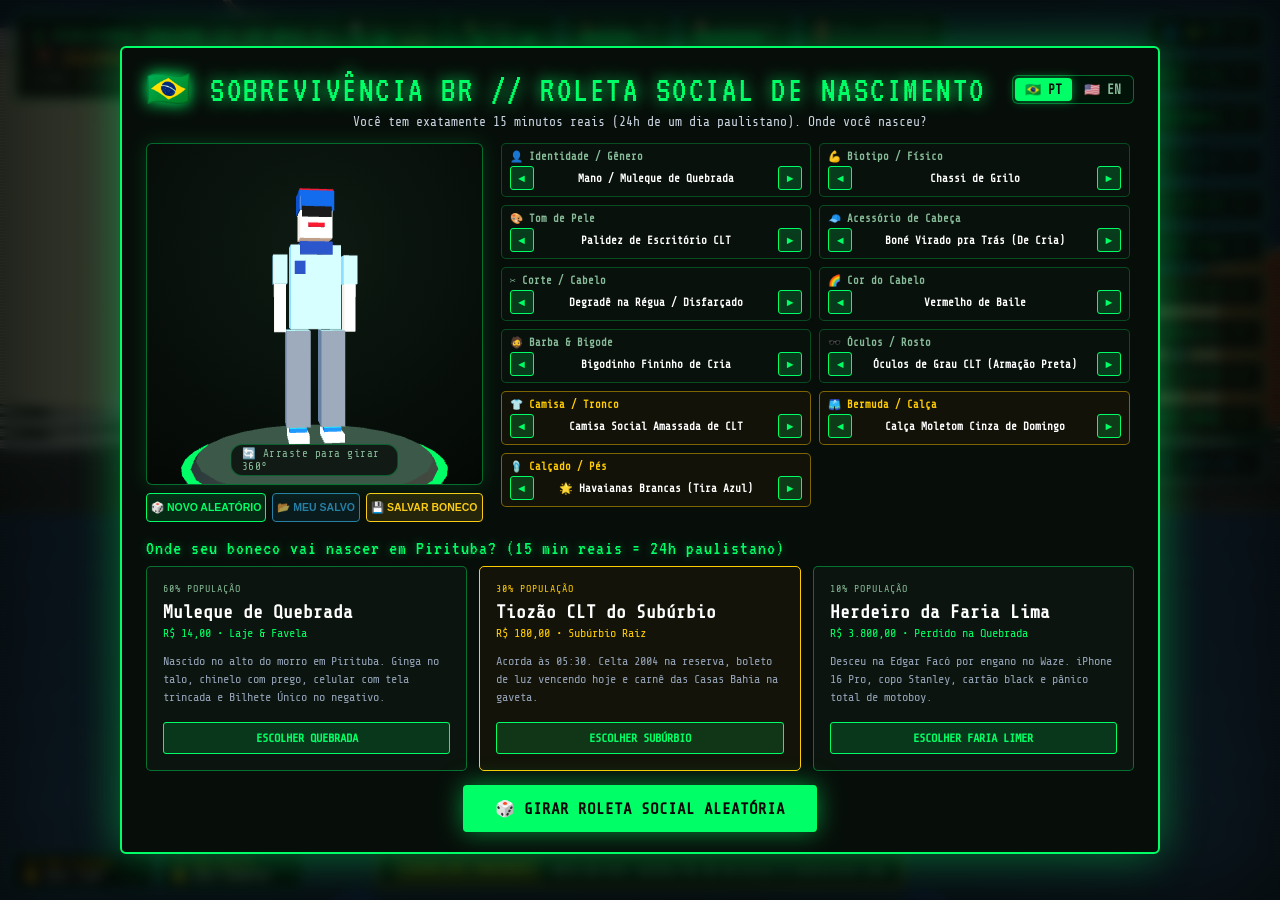
==== pirituba_standalone.html @ 3827ee6f "fix(world): eliminate ground Z-fighting in Casa do Tiozão CLT with solid foundation slab (v37)" ====
<!DOCTYPE html>
<html lang="pt-BR">
<head>
  <meta charset="UTF-8">
  <meta name="viewport" content="width=device-width, initial-scale=1.0">
  <title>Brazil Simulator: Sobrevivência SP // Pirituba 3D & ASCII</title>
  <style>
/* Retro Terminal & ASCII Favela Engine Stylesheet */

@import url('https://fonts.googleapis.com/css2?family=Share+Tech+Mono&family=VT323&display=swap');

* {
  box-sizing: border-box;
  margin: 0;
  padding: 0;
  user-select: none;
}

html, body {
  width: 100%;
  height: 100%;
  overflow: hidden;
  background-color: #050608;
  font-family: 'Share Tech Mono', 'Courier New', monospace;
  color: #00ff66;
}

#canvas-container {
  width: 100vw;
  height: 100vh;
  position: absolute;
  top: 0;
  left: 0;
  z-index: 1;
}

/* CRT Scanline & Screen Vignette Overlay */
.crt-overlay {
  position: fixed;
  top: 0;
  left: 0;
  width: 100vw;
  height: 100vh;
  pointer-events: none;
  z-index: 10;
  background: linear-gradient(
    rgba(18, 16, 16, 0) 50%,
    rgba(0, 0, 0, 0.25) 50%
  ), linear-gradient(
    90deg,
    rgba(255, 0, 0, 0.03),
    rgba(0, 255, 0, 0.01),
    rgba(0, 0, 255, 0.03)
  );
  background-size: 100% 3px, 3px 100%;
  box-shadow: inset 0 0 100px rgba(0, 0, 0, 0.7);
}

/* Crosshair */
#crosshair {
  position: fixed;
  top: 50%;
  left: 50%;
  transform: translate(-50%, -50%);
  width: 14px;
  height: 14px;
  pointer-events: none;
  z-index: 20;
}

#crosshair::before, #crosshair::after {
  content: '';
  position: absolute;
  background: rgba(0, 255, 102, 0.85);
  box-shadow: 0 0 4px #00ff66;
}

#crosshair::before {
  top: 6px;
  left: 0;
  width: 14px;
  height: 2px;
}

#crosshair::after {
  top: 0;
  left: 6px;
  width: 2px;
  height: 14px;
}

/* HUD Overlay Elements */
.hud-layer {
  position: fixed;
  z-index: 15;
  pointer-events: auto;
}

/* Top Left: Terminal Status Card */
#hud-top-left {
  top: 16px;
  left: 16px;
  background: rgba(6, 10, 8, 0.85);
  border: 1px solid #00ff66;
  box-shadow: 0 0 12px rgba(0, 255, 102, 0.2);
  padding: 12px 18px;
  border-radius: 4px;
  backdrop-filter: blur(4px);
}

.terminal-header {
  font-size: 14px;
  letter-spacing: 2px;
  color: #00ff66;
  text-shadow: 0 0 6px #00ff66;
  margin-bottom: 6px;
  font-weight: bold;
}

#hud-location {
  font-size: 15px;
  color: #ffb833;
  text-shadow: 0 0 5px rgba(255, 184, 51, 0.6);
  margin-bottom: 4px;
}

.terminal-meta {
  font-size: 12px;
  color: #88bb99;
  display: flex;
  gap: 16px;
}

/* Top Right: Buttons & Controls */
#hud-top-right {
  top: 16px;
  right: 16px;
  display: flex;
  flex-direction: column;
  gap: 10px;
  align-items: flex-end;
}

.hud-btn {
  background: rgba(8, 14, 10, 0.85);
  border: 1px solid #00ff66;
  color: #00ff66;
  font-family: 'Share Tech Mono', monospace;
  font-size: 13px;
  padding: 8px 14px;
  border-radius: 3px;
  cursor: pointer;
  transition: all 0.2s ease;
  box-shadow: 0 0 8px rgba(0, 255, 102, 0.15);
  display: flex;
  align-items: center;
  gap: 8px;
}

.hud-btn.active {
  background: #00ff66;
  color: #050608;
  font-weight: bold;
  box-shadow: 0 0 16px #00ff66;
}

.hud-btn:hover {
  background: #00ff66;
  color: #050608;
  box-shadow: 0 0 16px #00ff66;
  transform: translateY(-1px);
}

/* Bottom Left: Keybindings Guide */
#hud-bottom-left {
  bottom: 16px;
  left: 16px;
  background: rgba(6, 10, 8, 0.85);
  border: 1px solid rgba(0, 255, 102, 0.4);
  padding: 10px 16px;
  border-radius: 4px;
  font-size: 11px;
  color: #80c896;
  line-height: 1.5;
  backdrop-filter: blur(4px);
}

.key-badge {
  display: inline-block;
  background: rgba(0, 255, 102, 0.15);
  border: 1px solid #00ff66;
  color: #00ff66;
  padding: 1px 5px;
  border-radius: 2px;
  font-weight: bold;
  margin-right: 4px;
}

/* Click to Start / Pointer Lock Overlay */
#click-overlay {
  position: fixed;
  top: 0;
  left: 0;
  width: 100vw;
  height: 100vh;
  background: rgba(4, 7, 6, 0.92);
  z-index: 100;
  display: flex;
  flex-direction: column;
  justify-content: center;
  align-items: center;
  cursor: pointer;
  text-align: center;
  backdrop-filter: blur(6px);
}

.studio-badge {
  font-family: 'Share Tech Mono', monospace;
  font-size: 14px;
  letter-spacing: 3px;
  color: #38bdf8;
  text-shadow: 0 0 12px rgba(56, 189, 248, 0.6);
  margin-bottom: 14px;
  text-transform: uppercase;
}

.studio-badge a {
  color: #38bdf8;
  text-decoration: none;
  transition: all 0.2s ease;
}

.studio-badge a:hover {
  color: #ffffff;
  text-shadow: 0 0 18px #38bdf8;
}

.start-title {
  font-family: 'VT323', monospace;
  font-size: 56px;
  letter-spacing: 4px;
  color: #00ff66;
  text-shadow: 0 0 20px #00ff66;
  margin-bottom: 8px;
}

.start-subtitle {
  font-size: 18px;
  color: #ffb833;
  margin-bottom: 30px;
  letter-spacing: 1px;
  text-shadow: 0 0 10px rgba(255, 184, 51, 0.5);
}

.start-prompt {
  border: 2px solid #00ff66;
  padding: 14px 28px;
  border-radius: 4px;
  font-size: 18px;
  font-weight: bold;
  background: rgba(0, 255, 102, 0.1);
  box-shadow: 0 0 25px rgba(0, 255, 102, 0.3);
  animation: pulse 1.6s infinite alternate;
  cursor: pointer;
  user-select: none;
  transition: all 0.2s ease;
}

.start-prompt:hover {
  background: #00ff66;
  color: #040706;
  box-shadow: 0 0 40px #00ff66;
  transform: scale(1.06);
}

@keyframes pulse {
  0% { transform: scale(1); box-shadow: 0 0 15px rgba(0, 255, 102, 0.2); }
  100% { transform: scale(1.04); box-shadow: 0 0 35px rgba(0, 255, 102, 0.5); }
}

.start-controls-hints {
  display: flex;
  flex-wrap: wrap;
  justify-content: center;
  gap: 12px;
  margin-top: 24px;
  font-size: 13px;
  color: #a3e635;
  background: rgba(0, 0, 0, 0.6);
  padding: 8px 18px;
  border-radius: 20px;
  border: 1px solid rgba(163, 230, 53, 0.3);
  backdrop-filter: blur(4px);
}

.start-controls-hints span {
  white-space: nowrap;
}

.credits-footer {
  margin-top: 36px;
  font-size: 12px;
  color: #668877;
  max-width: 600px;
  line-height: 1.6;
}

/* ==========================================================================
   Google Street View Modal Panel (Edgar Facó x Paula Ferreira)
   ========================================================================== */
.modal-hidden {
  display: none !important;
}

#street-view-modal {
  position: fixed;
  top: 0;
  left: 0;
  width: 100vw;
  height: 100vh;
  z-index: 150;
  display: flex;
  justify-content: center;
  align-items: center;
}

.modal-backdrop {
  position: absolute;
  top: 0;
  left: 0;
  width: 100%;
  height: 100%;
  background: rgba(3, 7, 5, 0.78);
  backdrop-filter: blur(6px);
}

.modal-window {
  position: relative;
  width: 86vw;
  max-width: 1100px;
  height: 82vh;
  max-height: 740px;
  background: #070e0a;
  border: 2px solid #00ff66;
  box-shadow: 0 0 35px rgba(0, 255, 102, 0.35), inset 0 0 20px rgba(0, 255, 102, 0.08);
  border-radius: 6px;
  display: flex;
  flex-direction: column;
  overflow: hidden;
  animation: modalAppear 0.25s cubic-bezier(0.16, 1, 0.3, 1);
  z-index: 151;
}

.modal-header {
  background: rgba(0, 255, 102, 0.12);
  border-bottom: 1px solid #00ff66;
  padding: 10px 16px;
  display: flex;
  justify-content: space-between;
  align-items: center;
}

.modal-title {
  font-size: 13px;
  font-weight: bold;
  color: #00ff66;
  letter-spacing: 1.5px;
  text-shadow: 0 0 8px #00ff66;
  display: flex;
  align-items: center;
  gap: 8px;
}

.pulse-indicator {
  display: inline-block;
  width: 9px;
  height: 9px;
  border-radius: 50%;
  background: #00ff66;
  box-shadow: 0 0 8px #00ff66;
  animation: blink 1.2s infinite;
}

.modal-close-btn {
  background: transparent;
  border: 1px solid #ff4444;
  color: #ff5555;
  font-family: monospace;
  font-size: 16px;
  width: 28px;
  height: 28px;
  border-radius: 3px;
  cursor: pointer;
  display: flex;
  align-items: center;
  justify-content: center;
  transition: all 0.2s;
}

.modal-close-btn:hover {
  background: #ff4444;
  color: #ffffff;
  box-shadow: 0 0 10px #ff4444;
}

.modal-body {
  flex: 1;
  position: relative;
  background: #000000;
  width: 100%;
  height: 100%;
}

#streetview-iframe {
  width: 100%;
  height: 100%;
  border: none;
  display: block;
}

.modal-footer {
  background: rgba(5, 10, 7, 0.95);
  border-top: 1px solid rgba(0, 255, 102, 0.3);
  padding: 8px 16px;
  display: flex;
  justify-content: space-between;
  align-items: center;
  font-size: 12px;
  color: #88bb99;
  flex-wrap: wrap;
  gap: 8px;
}

.modal-coords-info strong {
  color: #ffb833;
  text-shadow: 0 0 4px rgba(255, 184, 51, 0.5);
}

.modal-actions {
  display: flex;
  gap: 10px;
  align-items: center;
}

.modal-action-btn, .modal-action-link {
  background: rgba(0, 255, 102, 0.15);
  border: 1px solid #00ff66;
  color: #00ff66;
  text-decoration: none;
  padding: 4px 10px;
  border-radius: 3px;
  font-family: 'Share Tech Mono', monospace;
  font-size: 11px;
  cursor: pointer;
  transition: all 0.2s;
}

.modal-action-btn:hover, .modal-action-link:hover {
  background: #00ff66;
  color: #050608;
  box-shadow: 0 0 10px #00ff66;
}

@keyframes modalAppear {
  from {
    opacity: 0;
    transform: scale(0.95);
  }
  to {
    opacity: 1;
    transform: scale(1);
  }
}

@keyframes blink {
  0%, 100% { opacity: 1; }
  50% { opacity: 0.25; }
}

/* ==========================================================================
   Survival HUD Dashboard (Top Center)
   ========================================================================== */
#hud-survival-bar {
  top: 14px;
  left: 50%;
  transform: translateX(-50%);
  display: flex;
  gap: 10px;
  z-index: 25;
  pointer-events: none;
}

.survival-stat-box {
  background: rgba(4, 9, 6, 0.88);
  border: 1px solid rgba(0, 255, 102, 0.6);
  box-shadow: 0 0 10px rgba(0, 255, 102, 0.15);
  padding: 6px 12px;
  border-radius: 4px;
  min-width: 105px;
  backdrop-filter: blur(4px);
  text-align: center;
}

.stat-label {
  font-size: 10px;
  color: #88bb99;
  letter-spacing: 1px;
  margin-bottom: 2px;
  display: flex;
  justify-content: space-between;
  align-items: center;
}

.stat-value {
  font-size: 14px;
  font-weight: bold;
  color: #00ff66;
  text-shadow: 0 0 6px rgba(0, 255, 102, 0.4);
}

.stat-value small {
  font-size: 10px;
  color: #ffaa33;
  margin-left: 4px;
}

.stat-bar-container {
  width: 100%;
  height: 6px;
  background: rgba(255, 255, 255, 0.1);
  border-radius: 2px;
  overflow: hidden;
  margin-top: 3px;
}

.stat-bar-fill {
  height: 100%;
  background: #00ff66;
  transition: width 0.3s ease;
}

.stat-bar-fill.danger {
  background: #ff3333;
}

/* Bottom Objective Bar */
#hud-objective-bar {
  bottom: 14px;
  left: 50%;
  transform: translateX(-50%);
  z-index: 20;
  background: rgba(5, 10, 7, 0.92);
  border: 1px solid #ffcc00;
  box-shadow: 0 0 12px rgba(255, 204, 0, 0.2);
  padding: 6px 16px;
  border-radius: 4px;
  display: flex;
  gap: 14px;
  align-items: center;
  font-size: 12px;
  backdrop-filter: blur(4px);
  pointer-events: none;
}

#hud-class-badge {
  background: rgba(255, 204, 0, 0.2);
  color: #ffcc00;
  border: 1px solid #ffcc00;
  padding: 2px 8px;
  border-radius: 3px;
  font-weight: bold;
  font-size: 11px;
}

#hud-objective {
  color: #ffffff;
  letter-spacing: 0.5px;
}

/* Center Reticle Interaction Prompt */
#interact-prompt {
  position: fixed;
  top: 56%;
  left: 50%;
  transform: translate(-50%, -50%);
  z-index: 55;
  background: rgba(5, 10, 7, 0.95);
  border: 2px solid #ffcc00;
  color: #ffcc00;
  padding: 8px 18px;
  border-radius: 6px;
  font-size: 13px;
  font-weight: bold;
  letter-spacing: 0.5px;
  text-shadow: 0 0 8px rgba(255, 204, 0, 0.6);
  box-shadow: 0 0 20px rgba(255, 204, 0, 0.4);
  pointer-events: auto !important;
  touch-action: manipulation;
  cursor: pointer;
  user-select: none;
  -webkit-user-select: none;
  max-width: 90vw;
  text-align: center;
  animation: promptPulse 1.2s infinite alternate;
}

#interact-prompt:active {
  transform: translate(-50%, -50%) scale(0.96);
  background: rgba(255, 204, 0, 0.35);
  color: #ffffff;
}

@keyframes promptPulse {
  0% { transform: translate(-50%, -50%) scale(1); }
  100% { transform: translate(-50%, -50%) scale(1.05); box-shadow: 0 0 25px rgba(255, 204, 0, 0.5); }
}

/* ==========================================================================
   Seamless NPC Quick Action Dock (3 Action Options)
   ========================================================================== */
#npc-quick-dock {
  position: fixed;
  bottom: 64px;
  left: 50%;
  transform: translateX(-50%);
  z-index: 50;
  width: min(660px, 92vw);
  max-width: 660px;
  background: linear-gradient(180deg, rgba(8, 16, 12, 0.94) 0%, rgba(4, 8, 6, 0.98) 100%);
  border: 1.5px solid #00ff88;
  box-shadow: 0 0 20px rgba(0, 255, 136, 0.28);
  border-radius: 6px;
  backdrop-filter: blur(8px);
  overflow: hidden;
  pointer-events: auto;
  animation: quickDockIn 0.2s ease-out;
}

@keyframes quickDockIn {
  0% { opacity: 0; transform: translate(-50%, 12px); }
  100% { opacity: 1; transform: translate(-50%, 0); }
}

.npc-quick-header {
  display: flex;
  align-items: center;
  justify-content: space-between;
  padding: 3px 10px;
  background: rgba(0, 255, 136, 0.10);
  border-bottom: 1px solid rgba(0, 255, 136, 0.22);
}

.npc-quick-title-group {
  display: flex;
  align-items: center;
  gap: 6px;
}

.npc-quick-avatar {
  font-size: 14px;
}

.npc-quick-name {
  font-size: 11px;
  font-weight: bold;
  color: #00ff88;
  letter-spacing: 0.5px;
  text-shadow: 0 0 5px rgba(0, 255, 136, 0.35);
}

.npc-quick-hint {
  font-size: 9px;
  color: #ffcc00;
  letter-spacing: 0.5px;
  background: rgba(255, 204, 0, 0.12);
  padding: 1px 5px;
  border-radius: 3px;
  border: 1px solid rgba(255, 204, 0, 0.25);
}

.npc-quick-options {
  display: flex;
  gap: 6px;
  padding: 5px 8px;
}

.npc-action-card {
  flex: 1;
  min-width: 0;
  background: rgba(255, 255, 255, 0.05);
  border: 1px solid rgba(255, 255, 255, 0.16);
  border-radius: 5px;
  padding: 5px 7px;
  cursor: pointer;
  display: flex;
  flex-direction: column;
  justify-content: space-between;
  gap: 3px;
  transition: all 0.12s ease;
  user-select: none;
  -webkit-user-select: none;
  touch-action: manipulation;
  color: inherit;
  font-family: inherit;
  text-align: left;
}

.npc-action-card:hover {
  background: rgba(0, 255, 136, 0.16);
  border-color: #00ff88;
  transform: translateY(-2px);
  box-shadow: 0 4px 12px rgba(0, 255, 136, 0.25);
}

.npc-action-card:active {
  background: rgba(0, 255, 136, 0.28);
  transform: scale(0.97);
}

.npc-action-card.disabled {
  opacity: 0.45;
  cursor: not-allowed;
  filter: grayscale(0.8);
}

.npc-card-top {
  display: flex;
  align-items: center;
  gap: 6px;
}

.npc-card-key {
  background: #ffcc00;
  color: #000000;
  font-weight: 900;
  font-size: 10px;
  padding: 1px 4px;
  border-radius: 2px;
  line-height: 1.15;
}

.npc-card-verb {
  font-size: 10.5px;
  font-weight: bold;
  color: #ffffff;
  white-space: nowrap;
  overflow: hidden;
  text-overflow: ellipsis;
  line-height: 1.15;
}

.npc-card-badges {
  display: flex;
  flex-wrap: wrap;
  gap: 3px;
}

.pip-pill {
  font-size: 9px;
  font-weight: bold;
  padding: 1px 4px;
  border-radius: 2px;
  display: inline-flex;
  align-items: center;
  gap: 2px;
  line-height: 1.2;
}

.pip-green {
  background: rgba(0, 255, 100, 0.2);
  color: #00ff88;
  border: 1px solid rgba(0, 255, 100, 0.4);
}

.pip-red {
  background: rgba(255, 50, 50, 0.2);
  color: #ff4444;
  border: 1px solid rgba(255, 50, 50, 0.4);
}

.pip-food {
  background: rgba(255, 180, 0, 0.2);
  color: #ffb400;
  border: 1px solid rgba(255, 180, 0, 0.4);
}

.pip-sanity {
  background: rgba(0, 200, 255, 0.2);
  color: #00e1ff;
  border: 1px solid rgba(0, 200, 255, 0.4);
}

.pip-danger {
  background: rgba(255, 0, 80, 0.2);
  color: #ff0055;
  border: 1px solid rgba(255, 0, 80, 0.4);
}

/* ==========================================================================
   FPS Hands & Item Dual-Wield HUD Slots
   ========================================================================== */
#hud-hands {
  position: fixed;
  bottom: 12px;
  left: 14px;
  z-index: 25;
  display: flex;
  gap: 8px;
  pointer-events: none;
}

.hand-slot {
  background: rgba(6, 12, 9, 0.90);
  border: 1px solid rgba(0, 255, 136, 0.35);
  box-shadow: 0 0 10px rgba(0, 255, 136, 0.15);
  border-radius: 4px;
  padding: 4px 9px;
  font-size: 11px;
  backdrop-filter: blur(4px);
  min-width: 140px;
}

.hand-key {
  font-weight: bold;
  color: #ffcc00;
  font-size: 9.5px;
  letter-spacing: 0.5px;
}

.hand-item-name {
  color: #ffffff;
  font-weight: bold;
  font-size: 11px;
  margin-top: 1px;
  white-space: nowrap;
}

.hand-drop-hint {
  color: #889988;
  font-size: 8.5px;
  margin-top: 1px;
  font-style: italic;
}

body.mobile-touch-active #hud-hands {
  position: fixed;
  bottom: auto;
  top: 72px;
  left: 12px;
  flex-direction: column;
  gap: 4px;
  pointer-events: none;
  z-index: 25;
}

body.mobile-touch-active #hud-hands .hand-slot {
  min-width: 110px;
  padding: 3px 6px;
  font-size: 10px;
  pointer-events: none;
}

/* ==========================================================================
   Dialogue Modal System
   ========================================================================== */
#dialogue-modal {
  position: fixed;
  top: 0;
  left: 0;
  width: 100vw;
  height: 100vh;
  z-index: 160;
  display: flex;
  justify-content: center;
  align-items: center;
}

.dialog-window {
  position: relative;
  width: 90vw;
  max-width: 680px;
  background: #080f0b;
  border: 2px solid #00ff66;
  box-shadow: 0 0 35px rgba(0, 255, 102, 0.35);
  border-radius: 6px;
  display: flex;
  flex-direction: column;
  overflow: hidden;
  z-index: 161;
}

.dialog-header {
  background: rgba(0, 255, 102, 0.12);
  border-bottom: 1px solid #00ff66;
  padding: 10px 16px;
  display: flex;
  justify-content: space-between;
  align-items: center;
}

.dialog-title {
  font-size: 14px;
  font-weight: bold;
  color: #00ff66;
  letter-spacing: 1.5px;
}

.dialog-close-btn {
  background: transparent;
  border: 1px solid #ff4444;
  color: #ff5555;
  width: 26px;
  height: 26px;
  border-radius: 3px;
  cursor: pointer;
}

.dialog-body {
  padding: 18px 20px;
  color: #e2e8f0;
  font-size: 14px;
  line-height: 1.6;
}

.dialog-options {
  display: flex;
  flex-direction: column;
  gap: 8px;
  padding: 12px 20px 18px;
  border-top: 1px solid rgba(0, 255, 102, 0.2);
  background: rgba(0, 0, 0, 0.3);
}

.dialog-option-btn {
  background: rgba(8, 16, 12, 0.9);
  border: 1px solid #00ff66;
  color: #00ff66;
  font-family: 'Share Tech Mono', monospace;
  font-size: 13px;
  padding: 10px 14px;
  border-radius: 4px;
  cursor: pointer;
  text-align: left;
  display: flex;
  align-items: center;
  gap: 10px;
  transition: all 0.15s ease;
}

.dialog-option-btn:hover:not(.disabled) {
  background: #00ff66;
  color: #050608;
  transform: translateX(4px);
  box-shadow: 0 0 12px #00ff66;
}

.dialog-option-btn.disabled {
  opacity: 0.4;
  cursor: not-allowed;
  border-color: #666;
  color: #888;
}

.dialog-key-badge {
  background: rgba(0, 255, 102, 0.2);
  border: 1px solid currentColor;
  padding: 2px 6px;
  border-radius: 2px;
  font-weight: bold;
}

.dialog-cost-tag {
  margin-left: auto;
  font-size: 11px;
  background: rgba(255, 204, 0, 0.2);
  color: #ffcc00;
  border: 1px solid #ffcc00;
  padding: 2px 6px;
  border-radius: 3px;
}

.dialog-badges-container {
  margin-left: auto;
  display: inline-flex;
  align-items: center;
  gap: 6px;
  flex-shrink: 0;
}

.action-badge {
  display: inline-flex;
  align-items: center;
  gap: 3px;
  padding: 2px 8px;
  border-radius: 12px;
  font-size: 11px;
  font-weight: 700;
  letter-spacing: 0.5px;
  font-family: 'Share Tech Mono', monospace;
  white-space: nowrap;
}

.badge-gain {
  background: rgba(0, 255, 102, 0.18);
  border: 1px solid #00ff66;
  color: #00ff66;
  box-shadow: 0 0 8px rgba(0, 255, 102, 0.4);
  text-shadow: 0 0 4px #00ff66;
}

.badge-cost {
  background: rgba(255, 51, 68, 0.22);
  border: 1px solid #ff3344;
  color: #ff3344;
  box-shadow: 0 0 8px rgba(255, 51, 68, 0.4);
  text-shadow: 0 0 4px #ff3344;
}

.badge-fome {
  background: rgba(255, 153, 0, 0.18);
  border: 1px solid #ff9900;
  color: #ffbb33;
}

.badge-fome-neg {
  background: rgba(180, 50, 0, 0.2);
  border: 1px solid #cc4400;
  color: #ff7744;
}

.badge-sanidade {
  background: rgba(180, 80, 255, 0.18);
  border: 1px solid #b450ff;
  color: #d188ff;
}

.badge-sanidade-neg {
  background: rgba(120, 20, 180, 0.25);
  border: 1px solid #8822bb;
  color: #aa66dd;
}

.badge-perigo {
  background: rgba(255, 40, 40, 0.2);
  border: 1px solid #ff2828;
  color: #ff5555;
}

.badge-perigo-safe {
  background: rgba(0, 200, 255, 0.18);
  border: 1px solid #00d4ff;
  color: #00f0ff;
}

.badge-ginga {
  background: rgba(255, 230, 0, 0.18);
  border: 1px solid #ffe600;
  color: #ffea33;
}

.dialog-cost-secondary {
  background: rgba(100, 140, 180, 0.2);
  border: 1px solid #6699cc;
  color: #99ccee;
  margin-left: 0;
}

/* ==========================================================================
   Roulette Modal System
   ========================================================================== */
#roulette-modal {
  position: fixed;
  top: 0;
  left: 0;
  width: 100vw;
  height: 100vh;
  z-index: 180;
  display: flex;
  justify-content: center;
  align-items: center;
}

.roulette-window {
  position: relative;
  width: 94vw;
  max-width: 1040px;
  max-height: 92vh;
  overflow-y: auto;
  background: #070e0a;
  border: 2px solid #00ff66;
  box-shadow: 0 0 45px rgba(0, 255, 102, 0.4);
  border-radius: 6px;
  padding: 20px 24px;
  z-index: 181;
}

/* Customizer Layout */
.customizer-layout {
  display: flex;
  gap: 18px;
  align-items: stretch;
  margin-bottom: 16px;
}

.customizer-preview-col {
  flex: 0 0 310px;
  display: flex;
  flex-direction: column;
  align-items: center;
}

.preview-canvas-wrapper {
  position: relative;
  width: 100%;
  border-radius: 6px;
  border: 1.5px solid rgba(0, 255, 102, 0.4);
  background: radial-gradient(circle at 50% 30%, #0d1a12 0%, #040805 100%);
  overflow: hidden;
  box-shadow: 0 0 20px rgba(0, 255, 102, 0.15);
}

#char-preview-canvas {
  width: 100%;
  height: 340px;
  display: block;
  cursor: grab;
  touch-action: none;
}

#char-preview-canvas:active {
  cursor: grabbing;
}

.preview-drag-hint {
  position: absolute;
  bottom: 8px;
  left: 50%;
  transform: translateX(-50%);
  font-size: 11px;
  color: #88bb99;
  background: rgba(0, 0, 0, 0.7);
  padding: 2px 10px;
  border-radius: 12px;
  pointer-events: none;
  letter-spacing: 0.5px;
  border: 1px solid rgba(0, 255, 102, 0.3);
}

.customizer-preset-actions {
  display: flex;
  gap: 6px;
  width: 100%;
  margin-top: 8px;
}

.cust-action-btn {
  flex: 1;
  padding: 7px 4px;
  font-size: 10.5px;
  font-weight: bold;
  border-radius: 4px;
  border: 1px solid #00ff66;
  background: rgba(0, 255, 102, 0.12);
  color: #00ff66;
  cursor: pointer;
  transition: all 0.2s ease;
  text-align: center;
  white-space: nowrap;
}

.cust-action-btn:hover {
  background: #00ff66;
  color: #000000;
  box-shadow: 0 0 12px rgba(0, 255, 102, 0.5);
}

.cust-action-btn.btn-load {
  border-color: #38bdf8;
  color: #38bdf8;
  background: rgba(56, 189, 248, 0.12);
}

.cust-action-btn.btn-load:hover {
  background: #38bdf8;
  color: #000000;
  box-shadow: 0 0 12px rgba(56, 189, 248, 0.5);
}

.cust-action-btn.btn-save {
  border-color: #facc15;
  color: #facc15;
  background: rgba(250, 204, 21, 0.12);
}

.cust-action-btn.btn-save:hover {
  background: #facc15;
  color: #000000;
  box-shadow: 0 0 12px rgba(250, 204, 21, 0.5);
}

.customizer-slots-col {
  flex: 1;
  min-width: 0;
  display: flex;
  flex-direction: column;
}

.customizer-slots-grid {
  display: grid;
  grid-template-columns: repeat(auto-fill, minmax(220px, 1fr));
  gap: 8px;
  max-height: 380px;
  overflow-y: auto;
  padding-right: 4px;
}

.cust-slot-card {
  background: rgba(10, 18, 13, 0.90);
  border: 1px solid rgba(0, 255, 102, 0.25);
  border-radius: 5px;
  padding: 6px 8px;
  display: flex;
  flex-direction: column;
  justify-content: space-between;
  min-height: 52px;
  transition: border-color 0.2s ease, box-shadow 0.2s ease;
}

.cust-slot-card:hover {
  border-color: #00ff66;
  box-shadow: 0 0 10px rgba(0, 255, 102, 0.25);
}

.cust-slot-card.highlight-slot {
  border-color: rgba(255, 204, 0, 0.45);
  background: rgba(22, 19, 8, 0.90);
}

.cust-slot-card.highlight-slot:hover {
  border-color: #ffcc00;
  box-shadow: 0 0 12px rgba(255, 204, 0, 0.35);
}

.slot-label {
  font-size: 10.5px;
  font-weight: bold;
  color: #88bb99;
  margin-bottom: 3px;
  white-space: nowrap;
  overflow: hidden;
  text-overflow: ellipsis;
}

.cust-slot-card.highlight-slot .slot-label {
  color: #ffcc00;
}

.slot-stepper {
  display: flex;
  align-items: center;
  justify-content: space-between;
  gap: 4px;
}

.slot-nav-btn {
  width: 24px;
  height: 24px;
  display: flex;
  align-items: center;
  justify-content: center;
  background: rgba(0, 255, 102, 0.18);
  border: 1px solid #00ff66;
  color: #00ff66;
  border-radius: 3px;
  cursor: pointer;
  font-size: 11px;
  font-weight: bold;
  transition: all 0.15s ease;
  user-select: none;
}

.slot-nav-btn:hover {
  background: #00ff66;
  color: #000000;
}

.slot-value {
  flex: 1;
  text-align: center;
  font-size: 11px;
  font-weight: bold;
  color: #ffffff;
  white-space: nowrap;
  overflow: hidden;
  text-overflow: ellipsis;
  padding: 0 4px;
  user-select: none;
  cursor: pointer;
}

.slot-value:hover {
  color: #00ff66;
}

.roulette-section-title {
  font-family: 'VT323', monospace;
  font-size: 20px;
  color: #00ff66;
  margin: 12px 0 8px;
  letter-spacing: 1px;
  text-shadow: 0 0 8px rgba(0, 255, 102, 0.4);
}

@media (max-width: 768px) {
  .customizer-layout {
    flex-direction: column;
  }
  .customizer-preview-col {
    flex: 0 0 auto;
    width: 100%;
  }
  #char-preview-canvas {
    height: 240px;
  }
  .customizer-slots-grid {
    max-height: 260px;
  }
}

.roulette-header {
  text-align: center;
  margin-bottom: 14px;
}

.roulette-title {
  font-family: 'VT323', monospace;
  font-size: 36px;
  color: #00ff66;
  letter-spacing: 2.5px;
  text-shadow: 0 0 16px #00ff66;
}

.roulette-subtitle {
  color: #cbd5e1;
  font-size: 13px;
  margin-top: 4px;
}

.roulette-grid {
  display: grid;
  grid-template-columns: repeat(3, 1fr);
  gap: 12px;
  margin-bottom: 14px;
}

.class-card {
  background: rgba(12, 22, 16, 0.85);
  border: 1px solid rgba(0, 255, 102, 0.4);
  border-radius: 5px;
  padding: 16px;
  display: flex;
  flex-direction: column;
  transition: all 0.25s ease;
}

.class-card:hover {
  border-color: #00ff66;
  box-shadow: 0 0 20px rgba(0, 255, 102, 0.3);
  transform: translateY(-4px);
}

.class-card.featured {
  border-color: #ffcc00;
  background: rgba(22, 20, 10, 0.85);
}

.class-card.featured:hover {
  box-shadow: 0 0 20px rgba(255, 204, 0, 0.35);
}

.class-badge-pill {
  font-size: 10px;
  letter-spacing: 1px;
  color: #88bb99;
  margin-bottom: 8px;
}

.class-card.featured .class-badge-pill {
  color: #ffcc00;
}

.class-name {
  font-size: 18px;
  font-weight: bold;
  color: #ffffff;
  margin-bottom: 4px;
}

.class-meta {
  font-size: 12px;
  color: #00ff66;
  margin-bottom: 12px;
}

.class-card.featured .class-meta {
  color: #ffcc00;
}

.class-desc {
  font-size: 12px;
  color: #94a3b8;
  line-height: 1.5;
  margin-bottom: 16px;
  flex: 1;
}

.class-select-btn {
  background: rgba(0, 255, 102, 0.15);
  border: 1px solid #00ff66;
  color: #00ff66;
  font-family: 'Share Tech Mono', monospace;
  font-size: 12px;
  padding: 8px 12px;
  border-radius: 3px;
  cursor: pointer;
  font-weight: bold;
  transition: all 0.2s;
}

.class-select-btn:hover {
  background: #00ff66;
  color: #050608;
}

.roulette-footer {
  text-align: center;
}

.roulette-spin-btn {
  background: #00ff66;
  color: #050608;
  border: none;
  font-family: 'Share Tech Mono', monospace;
  font-size: 16px;
  font-weight: bold;
  padding: 14px 32px;
  border-radius: 4px;
  cursor: pointer;
  box-shadow: 0 0 25px rgba(0, 255, 102, 0.5);
  transition: all 0.2s;
}

.roulette-spin-btn:hover {
  transform: scale(1.03);
  box-shadow: 0 0 35px #00ff66;
}

/* ==========================================================================
   End of Run Modal System
   ========================================================================== */
#end-run-modal {
  position: fixed;
  top: 0;
  left: 0;
  width: 100vw;
  height: 100vh;
  z-index: 190;
  display: flex;
  justify-content: center;
  align-items: center;
}

.end-window {
  position: relative;
  width: 90vw;
  max-width: 620px;
  background: #090e0b;
  border: 2px solid #00ff66;
  box-shadow: 0 0 45px rgba(0, 255, 102, 0.4);
  border-radius: 6px;
  padding: 24px 28px;
  z-index: 191;
  text-align: center;
}

.end-title {
  font-family: 'VT323', monospace;
  font-size: 38px;
  color: #00ff66;
  letter-spacing: 2px;
  margin-bottom: 12px;
}

.end-desc {
  font-size: 14px;
  color: #cbd5e1;
  line-height: 1.6;
  margin-bottom: 20px;
}

.end-stats {
  background: rgba(0, 0, 0, 0.4);
  border: 1px solid rgba(0, 255, 102, 0.3);
  border-radius: 4px;
  padding: 14px 18px;
  margin-bottom: 22px;
  text-align: left;
}

.end-stat-row {
  display: flex;
  justify-content: space-between;
  padding: 4px 0;
  font-size: 13px;
  color: #94a3b8;
  border-bottom: 1px solid rgba(255, 255, 255, 0.05);
}

.end-stat-row:last-child {
  border-bottom: none;
}

.end-stat-row strong {
  color: #ffffff;
}

.end-restart-btn {
  background: #00ff66;
  color: #050608;
  border: none;
  font-family: 'Share Tech Mono', monospace;
  font-size: 15px;
  font-weight: bold;
  padding: 12px 28px;
  border-radius: 4px;
  cursor: pointer;
  box-shadow: 0 0 20px rgba(0, 255, 102, 0.4);
}

/* ==========================================================================
   Toast Notifications
   ========================================================================== */
#hud-toast-container {
  position: fixed;
  top: 54px;
  right: 12px;
  z-index: 140;
  display: flex;
  flex-direction: column;
  gap: 6px;
  pointer-events: none;
  max-width: min(290px, calc(100vw - 24px));
}

.hud-toast {
  background: rgba(6, 14, 10, 0.90);
  backdrop-filter: blur(8px);
  -webkit-backdrop-filter: blur(8px);
  border: 1px solid rgba(0, 255, 102, 0.6);
  color: #ffffff;
  padding: 6px 11px;
  border-radius: 4px;
  font-size: 11px;
  line-height: 1.35;
  box-shadow: 0 4px 16px rgba(0, 0, 0, 0.6), 0 0 10px rgba(0, 255, 102, 0.2);
  max-width: 100%;
  animation: toastIn 0.2s ease-out;
  transition: opacity 0.25s ease, transform 0.25s ease;
}

.hud-toast.fade-out {
  opacity: 0;
  transform: translateY(-6px);
}

@keyframes toastIn {
  from { opacity: 0; transform: translateX(14px); }
  to { opacity: 1; transform: translateX(0); }
}

/* ==========================================================================
   Visual Parameters & ASCII Readability In-Game HUD Dock
   ========================================================================== */
#visuals-modal {
  position: fixed;
  top: 0;
  left: 0;
  width: 100vw;
  height: 100vh;
  z-index: 150;
  display: flex;
  justify-content: flex-end;
  align-items: stretch;
  pointer-events: none;
}

#visuals-modal.modal-hidden {
  display: none !important;
}

#visuals-modal .modal-backdrop {
  display: none !important;
  background: transparent !important;
  backdrop-filter: none !important;
  -webkit-backdrop-filter: none !important;
  pointer-events: none !important;
}

.visual-modal-window {
  position: fixed;
  top: 48px;
  right: 18px;
  bottom: 18px;
  width: 400px;
  max-width: calc(100vw - 36px);
  max-height: calc(100vh - 66px);
  background: rgba(6, 14, 10, 0.88);
  backdrop-filter: blur(10px);
  -webkit-backdrop-filter: blur(10px);
  border: 1px solid #00f0ff;
  box-shadow: -4px 0 25px rgba(0, 240, 255, 0.25), 0 0 15px rgba(0, 0, 0, 0.6);
  border-radius: 8px;
  display: flex;
  flex-direction: column;
  pointer-events: auto;
  z-index: 151;
  overflow: hidden;
  animation: slideInRight 0.2s ease-out;
}

@keyframes slideInRight {
  from {
    transform: translateX(100%);
    opacity: 0;
  }
  to {
    transform: translateX(0);
    opacity: 1;
  }
}

.visual-modal-window.minimized {
  bottom: auto;
  max-height: 44px;
  height: 44px;
}
.visual-modal-window.minimized .visual-tabs-bar,
.visual-modal-window.minimized .visual-modal-body,
.visual-modal-window.minimized .visual-modal-footer {
  display: none !important;
}

.visual-modal-window .modal-header {
  background: rgba(0, 240, 255, 0.12);
  border-bottom: 1px solid rgba(0, 240, 255, 0.35);
  padding: 8px 14px;
  display: flex;
  justify-content: space-between;
  align-items: center;
  user-select: none;
}

.visual-modal-window .modal-title {
  color: #00f0ff;
  text-shadow: 0 0 8px #00f0ff;
  font-size: 12px;
  letter-spacing: 1px;
  font-weight: bold;
  display: flex;
  align-items: center;
  gap: 8px;
}

.visual-header-actions {
  display: flex;
  align-items: center;
  gap: 6px;
}

.modal-minimize-btn,
.visual-modal-window .modal-close-btn {
  background: rgba(0, 240, 255, 0.1);
  border: 1px solid rgba(0, 240, 255, 0.4);
  color: #00f0ff;
  width: 24px;
  height: 24px;
  display: flex;
  align-items: center;
  justify-content: center;
  font-size: 13px;
  font-weight: bold;
  border-radius: 4px;
  cursor: pointer;
  transition: all 0.2s ease;
}

.modal-minimize-btn:hover,
.visual-modal-window .modal-close-btn:hover {
  background: rgba(0, 240, 255, 0.3);
  color: #ffffff;
  box-shadow: 0 0 8px #00f0ff;
}

/* Tabs Bar */
.visual-tabs-bar {
  display: flex;
  background: rgba(0, 0, 0, 0.4);
  border-bottom: 1px solid rgba(0, 240, 255, 0.25);
  padding: 4px 6px;
  gap: 4px;
  user-select: none;
}

.visual-tab-btn {
  flex: 1;
  background: transparent;
  border: 1px solid transparent;
  color: #88c099;
  padding: 6px 4px;
  font-size: 10.5px;
  font-family: inherit;
  font-weight: bold;
  border-radius: 3px;
  cursor: pointer;
  text-align: center;
  transition: all 0.15s ease;
  white-space: nowrap;
}

.visual-tab-btn:hover {
  color: #ffffff;
  background: rgba(0, 240, 255, 0.1);
  border-color: rgba(0, 240, 255, 0.3);
}

.visual-tab-btn.active {
  background: rgba(0, 240, 255, 0.2);
  color: #00f0ff;
  border-color: #00f0ff;
  box-shadow: 0 0 8px rgba(0, 240, 255, 0.3);
}

.visual-modal-body {
  padding: 12px 14px;
  overflow-y: auto;
  display: flex;
  flex-direction: column;
  gap: 12px;
  flex: 1;
}

.visual-tab-pane {
  display: flex;
  flex-direction: column;
  gap: 12px;
}

.visual-tab-pane.pane-hidden {
  display: none !important;
}



.visual-col {
  display: flex;
  flex-direction: column;
  gap: 14px;
}

.slider-group {
  display: flex;
  flex-direction: column;
  gap: 4px;
}

.slider-header {
  display: flex;
  justify-content: space-between;
  align-items: center;
  font-size: 12px;
  color: #e0f8e8;
  font-weight: bold;
}

.slider-val {
  color: #00ff66;
  font-size: 12px;
  background: rgba(0, 255, 102, 0.12);
  border: 1px solid rgba(0, 255, 102, 0.3);
  padding: 2px 8px;
  border-radius: 3px;
  min-width: 46px;
  text-align: center;
}

.slider-hint {
  font-size: 10px;
  color: #668877;
  line-height: 1.3;
}

/* Custom Range Input */
input[type="range"] {
  -webkit-appearance: none;
  appearance: none;
  width: 100%;
  height: 6px;
  background: rgba(0, 240, 255, 0.15);
  border: 1px solid rgba(0, 240, 255, 0.3);
  border-radius: 3px;
  outline: none;
  cursor: pointer;
}

input[type="range"]::-webkit-slider-thumb {
  -webkit-appearance: none;
  appearance: none;
  width: 16px;
  height: 16px;
  background: #00f0ff;
  border: 2px solid #ffffff;
  border-radius: 50%;
  box-shadow: 0 0 8px #00f0ff;
  cursor: pointer;
  transition: transform 0.1s;
}

input[type="range"]::-webkit-slider-thumb:hover {
  transform: scale(1.2);
}

.toggle-group {
  display: flex;
  flex-direction: column;
  gap: 4px;
}

.toggle-label {
  display: flex;
  align-items: center;
  gap: 8px;
  font-size: 12px;
  color: #e0f8e8;
  font-weight: bold;
  cursor: pointer;
}

.toggle-label input[type="checkbox"] {
  width: 16px;
  height: 16px;
  accent-color: #00f0ff;
  cursor: pointer;
}

.select-group {
  display: flex;
  flex-direction: column;
  gap: 6px;
}

.select-group label {
  font-size: 12px;
  color: #e0f8e8;
  font-weight: bold;
}

.visual-select {
  background: #060e0a;
  border: 1px solid #00f0ff;
  color: #00ff66;
  padding: 8px 12px;
  font-family: inherit;
  font-size: 12px;
  border-radius: 4px;
  outline: none;
  cursor: pointer;
}

.hotkey-tip-box {
  background: rgba(0, 255, 102, 0.06);
  border: 1px dashed rgba(0, 255, 102, 0.35);
  padding: 8px 12px;
  border-radius: 4px;
  font-size: 11px;
  color: #88c099;
  line-height: 1.5;
}

.hotkey-tip-box code {
  color: #00f0ff;
  background: rgba(0, 240, 255, 0.15);
  padding: 1px 4px;
  border-radius: 3px;
}

.visual-modal-footer {
  background: rgba(0, 0, 0, 0.45);
  border-top: 1px solid rgba(0, 240, 255, 0.25);
  padding: 8px 14px;
  display: flex;
  justify-content: space-between;
  align-items: center;
  gap: 10px;
}

.visual-modal-footer .modal-action-btn {
  background: rgba(255, 255, 255, 0.08);
  border: 1px solid rgba(255, 255, 255, 0.25);
  color: #cccccc;
  padding: 6px 12px;
  font-size: 11px;
  font-family: inherit;
  font-weight: bold;
  border-radius: 4px;
  cursor: pointer;
  transition: all 0.2s;
}

.visual-modal-footer .modal-action-btn:hover {
  background: rgba(255, 255, 255, 0.18);
  color: #ffffff;
  border-color: #ffffff;
}

.visual-modal-footer .modal-confirm-btn {
  background: #00f0ff;
  color: #050608;
  border: none;
  padding: 6px 14px;
  font-size: 11px;
  font-family: inherit;
  font-weight: bold;
  border-radius: 4px;
  cursor: pointer;
  box-shadow: 0 0 10px rgba(0, 240, 255, 0.4);
  transition: all 0.2s ease;
}

.visual-modal-footer .modal-confirm-btn:hover {
  background: #ffffff;
  box-shadow: 0 0 15px rgba(0, 240, 255, 0.7);
}

/* =========================================================
   MOBILE TOUCH CONTROLS & RESPONSIVE SUBSYSTEM
   ========================================================= */

/* Prevent default touch gestures (pinch-zoom, bounce) */
html,
body,
#canvas-container,
canvas#c {
  touch-action: none;
  -webkit-touch-callout: none;
  -webkit-user-select: none;
  user-select: none;
  overscroll-behavior: none;
}

body.mobile-touch-active,
body.mobile-touch-active #canvas-container,
body.mobile-touch-active canvas#c {
  touch-action: none;
  -webkit-touch-callout: none;
  -webkit-user-select: none;
  user-select: none;
  overscroll-behavior: none;
}

.touch-hidden {
  display: none !important;
  pointer-events: none !important;
}

/* Touch Controls Container */
#touch-controls-container {
  position: fixed;
  inset: 0;
  pointer-events: none;
  z-index: 50;
  overflow: hidden;
  touch-action: none;
  -webkit-touch-callout: none;
  -webkit-user-select: none;
  user-select: none;
}

/* Dedicated Touch Joystick Zone (Bottom-Left) */
#touch-joystick-zone {
  position: absolute;
  bottom: 0;
  left: 0;
  width: 240px;
  height: 240px;
  pointer-events: none;
  z-index: 55;
  touch-action: none;
}

/* Visible Virtual Thumbstick ("Stick to Walk") */
#touch-joystick-base {
  position: absolute;
  bottom: 28px;
  left: 28px;
  width: 124px;
  height: 124px;
  border-radius: 50%;
  background: radial-gradient(circle, rgba(0, 255, 102, 0.22) 0%, rgba(5, 12, 8, 0.75) 75%);
  border: 2px solid rgba(0, 255, 102, 0.65);
  box-shadow: 0 0 20px rgba(0, 255, 102, 0.3), inset 0 0 15px rgba(0, 255, 102, 0.15);
  backdrop-filter: blur(4px);
  -webkit-backdrop-filter: blur(4px);
  pointer-events: auto;
  touch-action: none !important;
  -webkit-touch-callout: none;
  -webkit-user-select: none;
  user-select: none;
  opacity: 0.38;
  transition: opacity 0.18s ease, border-color 0.2s ease, box-shadow 0.2s ease;
  will-change: transform, left, top;
}

#touch-joystick-base.active,
#touch-joystick-base.floating,
#touch-joystick-base.sprinting {
  opacity: 0.95;
}

#touch-joystick-base.floating {
  position: absolute;
  bottom: auto;
  left: auto;
  transform: translate(-50%, -50%);
}

#touch-joystick-base.sprinting {
  border-color: #ffaa00;
  box-shadow: 0 0 25px rgba(255, 170, 0, 0.6), inset 0 0 20px rgba(255, 170, 0, 0.25);
}

#touch-joystick-ring {
  position: absolute;
  inset: 18px;
  border-radius: 50%;
  border: 1px dashed rgba(0, 255, 102, 0.4);
  pointer-events: none;
}

#touch-joystick-base.sprinting #touch-joystick-ring {
  border-color: rgba(255, 170, 0, 0.5);
}

.stick-tick {
  position: absolute;
  font-size: 11px;
  line-height: 1;
  color: rgba(0, 255, 102, 0.45);
  font-weight: bold;
  pointer-events: none;
  transition: color 0.1s ease, text-shadow 0.1s ease, transform 0.1s ease;
  user-select: none;
  -webkit-user-select: none;
}

.stick-tick.tick-up,
#stick-tick-up {
  top: 7px;
  left: 50%;
  transform: translateX(-50%);
}

.stick-tick.tick-down,
#stick-tick-down {
  bottom: 7px;
  left: 50%;
  transform: translateX(-50%);
}

.stick-tick.tick-left,
#stick-tick-left {
  left: 8px;
  top: 50%;
  transform: translateY(-50%);
}

.stick-tick.tick-right,
#stick-tick-right {
  right: 8px;
  top: 50%;
  transform: translateY(-50%);
}

.stick-tick.active {
  color: #ffffff;
  text-shadow: 0 0 10px #00ff66, 0 0 15px #00ff66;
}

.stick-tick.tick-up.active,
#stick-tick-up.active,
.stick-tick.tick-down.active,
#stick-tick-down.active {
  transform: translateX(-50%) scale(1.35);
}

.stick-tick.tick-left.active,
#stick-tick-left.active,
.stick-tick.tick-right.active,
#stick-tick-right.active {
  transform: translateY(-50%) scale(1.35);
}

#touch-joystick-knob {
  position: absolute;
  top: 50%;
  left: 50%;
  width: 50px;
  height: 50px;
  border-radius: 50%;
  background: radial-gradient(circle at 35% 35%, #55ff99, #00bb44 60%, #006622 100%);
  border: 2.5px solid #ffffff;
  box-shadow: 0 0 16px rgba(0, 255, 102, 0.7), inset 0 0 8px rgba(255, 255, 255, 0.6);
  transform: translate(-50%, -50%);
  pointer-events: none;
  display: flex;
  align-items: center;
  justify-content: center;
  will-change: transform;
}

#touch-joystick-base.sprinting #touch-joystick-knob {
  background: radial-gradient(circle at 35% 35%, #ffdd66, #ff9900 60%, #cc5500 100%);
  box-shadow: 0 0 20px rgba(255, 170, 0, 0.8), inset 0 0 8px rgba(255, 255, 255, 0.8);
}

.knob-inner-pip {
  width: 14px;
  height: 14px;
  border-radius: 50%;
  border: 1.5px solid rgba(255, 255, 255, 0.85);
  background: rgba(0, 0, 0, 0.25);
}

/* Action Buttons Cluster (Right Zone) */
#touch-actions-cluster {
  position: absolute;
  bottom: 22px;
  right: 22px;
  pointer-events: auto;
  display: flex;
  flex-direction: column;
  align-items: flex-end;
  gap: 12px;
  z-index: 60;
}

.touch-actions-subgroup {
  display: flex;
  gap: 10px;
}

.touch-action-btn {
  user-select: none;
  -webkit-user-select: none;
  min-width: 52px;
  min-height: 52px;
  border-radius: 26px;
  font-family: inherit;
  font-weight: bold;
  background: rgba(5, 6, 8, 0.82);
  border: 2px solid #00ff66;
  color: #00ff66;
  display: flex;
  flex-direction: column;
  align-items: center;
  justify-content: center;
  backdrop-filter: blur(4px);
  box-shadow: 0 0 10px rgba(0, 255, 102, 0.25);
  touch-action: manipulation;
  cursor: pointer;
  padding: 4px;
  transition: transform 0.1s ease, background-color 0.1s ease, box-shadow 0.1s ease;
}

.touch-action-btn:active,
.touch-action-btn.active {
  transform: scale(0.92);
  background: rgba(0, 255, 102, 0.35);
  box-shadow: 0 0 18px #00ff66;
}

.touch-action-icon {
  font-size: 16px;
  line-height: 1;
}

.touch-action-label {
  font-size: 8px;
  letter-spacing: 0.5px;
  margin-top: 2px;
}

/* Highlighted Interact Button [E] */
.touch-action-btn.interact-btn {
  min-width: 68px;
  min-height: 68px;
  border-radius: 34px;
  border-color: #ffcc00;
  color: #ffcc00;
  box-shadow: 0 0 12px rgba(255, 204, 0, 0.35);
}

.touch-action-btn.interact-btn .touch-action-icon {
  font-size: 22px;
}

.touch-action-btn.interact-btn .touch-action-label {
  font-size: 9px;
  font-weight: 900;
}

.touch-action-btn.interact-btn:active {
  background: rgba(255, 204, 0, 0.4);
  box-shadow: 0 0 20px #ffcc00;
}

.touch-action-btn.interact-btn.interact-active {
  animation: touchPulseInteract 1s infinite alternate ease-in-out;
  border-color: #fff066;
  color: #ffffff;
}

@keyframes touchPulseInteract {
  from {
    transform: scale(1.0);
    box-shadow: 0 0 12px #ffcc00;
    background: rgba(255, 204, 0, 0.25);
  }
  to {
    transform: scale(1.08);
    box-shadow: 0 0 24px #ffe600, 0 0 8px #ffffff;
    background: rgba(255, 204, 0, 0.55);
  }
}

/* Mobile Quick Menu Button */
#touch-btn-menu {
  position: fixed;
  top: 10px;
  right: 12px;
  z-index: 95;
  background: rgba(5, 6, 8, 0.88);
  border: 1.5px solid #00f0ff;
  color: #00f0ff;
  padding: 6px 12px;
  border-radius: 6px;
  font-family: inherit;
  font-size: 11px;
  font-weight: bold;
  cursor: pointer;
  box-shadow: 0 0 10px rgba(0, 240, 255, 0.3);
  pointer-events: auto;
  transition: all 0.15s ease;
}

#touch-btn-menu:active,
#touch-btn-menu.active {
  background: #00f0ff;
  color: #050608;
  box-shadow: 0 0 16px #00f0ff;
}

/* Mobile Secondary Menu Drawer */
#mobile-menu-drawer {
  position: fixed;
  inset: 0;
  z-index: 999;
  background: rgba(0, 0, 0, 0.75);
  backdrop-filter: blur(6px);
  display: flex;
  justify-content: flex-end;
  align-items: stretch;
}

.mobile-drawer-content {
  width: min(320px, 85vw);
  background: #090e14;
  border-left: 2px solid #00f0ff;
  padding: 18px;
  display: flex;
  flex-direction: column;
  gap: 12px;
  overflow-y: auto;
  box-shadow: -6px 0 25px rgba(0, 0, 0, 0.8);
}

.drawer-header {
  display: flex;
  justify-content: space-between;
  align-items: center;
  border-bottom: 1px solid rgba(0, 240, 255, 0.3);
  padding-bottom: 10px;
  color: #00f0ff;
  font-size: 14px;
  font-weight: bold;
}

.drawer-buttons {
  display: flex;
  flex-direction: column;
  gap: 8px;
}

.mobile-drawer-btn {
  background: rgba(0, 240, 255, 0.08);
  border: 1px solid rgba(0, 240, 255, 0.3);
  color: #d8f4ff;
  padding: 12px 14px;
  border-radius: 6px;
  font-family: inherit;
  font-size: 12px;
  font-weight: bold;
  text-align: left;
  cursor: pointer;
  text-decoration: none;
  transition: background-color 0.15s ease;
}

.mobile-drawer-btn:active {
  background: rgba(0, 240, 255, 0.3);
  color: #ffffff;
}

/* Clean portrait-first mobile layout overrides whenever touch controls are active */
body.mobile-touch-active #hud-top-right {
  display: none !important;
}

body.mobile-touch-active #hud-top-left {
  display: none !important;
}

body.mobile-touch-active #hud-hands {
  display: none !important;
}

body.mobile-touch-active #touch-btn-menu {
  display: flex !important;
  align-items: center;
  justify-content: center;
  top: max(8px, env(safe-area-inset-top, 8px)) !important;
  right: 8px !important;
  padding: 5px 10px !important;
  font-size: 10.5px !important;
  z-index: 95 !important;
}

body.mobile-touch-active #hud-survival-bar {
  position: fixed !important;
  top: max(8px, env(safe-area-inset-top, 8px)) !important;
  left: 8px !important;
  right: 78px !important;
  width: auto !important;
  max-width: none !important;
  transform: none !important;
  display: flex !important;
  gap: 3px !important;
  padding: 2px 4px !important;
  background: rgba(4, 10, 7, 0.88) !important;
  border: 1px solid rgba(0, 255, 102, 0.35) !important;
  border-radius: 4px !important;
  backdrop-filter: blur(6px) !important;
  z-index: 25 !important;
  pointer-events: none !important;
}

body.mobile-touch-active .survival-stat-box {
  flex: 1 1 0 !important;
  min-width: 0 !important;
  padding: 2px 3px !important;
  border-radius: 3px !important;
  background: rgba(10, 20, 14, 0.55) !important;
  border: 1px solid rgba(0, 255, 102, 0.2) !important;
  text-align: center !important;
}

body.mobile-touch-active .stat-label {
  font-size: 8px !important;
  letter-spacing: 0px !important;
  margin-bottom: 1px !important;
  white-space: nowrap !important;
  overflow: hidden !important;
  text-overflow: ellipsis !important;
  display: flex !important;
  justify-content: center !important;
}

body.mobile-touch-active .stat-value {
  font-size: 10.5px !important;
  font-weight: bold !important;
  white-space: nowrap !important;
}

body.mobile-touch-active .stat-bar-container {
  height: 3px !important;
  margin-top: 1px !important;
}

body.mobile-touch-active #hud-objective-bar {
  position: fixed !important;
  top: calc(max(8px, env(safe-area-inset-top, 8px)) + 38px) !important;
  bottom: auto !important;
  height: auto !important;
  left: 8px !important;
  right: 8px !important;
  width: auto !important;
  max-width: none !important;
  transform: none !important;
  font-size: 9.5px !important;
  padding: 3px 8px !important;
  background: rgba(4, 10, 7, 0.82) !important;
  border: 1px solid rgba(0, 255, 102, 0.3) !important;
  border-radius: 4px !important;
  display: flex !important;
  justify-content: space-between !important;
  align-items: center !important;
  gap: 6px !important;
  z-index: 25 !important;
  pointer-events: none !important;
}

body.mobile-touch-active #hud-class-badge {
  font-size: 8.5px !important;
  white-space: nowrap !important;
  flex-shrink: 0 !important;
}

body.mobile-touch-active #hud-objective {
  font-size: 9px !important;
  white-space: nowrap !important;
  overflow: hidden !important;
  text-overflow: ellipsis !important;
}

body.mobile-touch-active #touch-actions-cluster {
  position: fixed !important;
  bottom: calc(16px + env(safe-area-inset-bottom, 0px)) !important;
  right: 14px !important;
  z-index: 60 !important;
}

/* =========================================================
   RESPONSIVE MEDIA QUERIES (PORTRAIT FIRST)
   ========================================================= */

@media (max-width: 768px), (pointer: coarse) {
  /* Hide desktop right sidebar buttons on mobile screen */
  #hud-top-right {
    display: none !important;
  }

  /* Show mobile menu button */
  #touch-btn-menu {
    display: flex !important;
    align-items: center;
    justify-content: center;
  }

  /* Modals on Mobile */
  .dialog-window,
  .roulette-container,
  .visual-modal-content,
  .end-modal-content {
    max-width: 94vw !important;
    max-height: 90vh !important;
    overflow-y: auto !important;
  }

  .visual-modal-window {
    top: 42px !important;
    right: 8px !important;
    bottom: 8px !important;
    width: 320px !important;
    max-width: calc(100vw - 16px) !important;
    max-height: calc(100vh - 50px) !important;
    background: rgba(6, 14, 10, 0.92) !important;
  }

  .class-cards-grid {
    grid-template-columns: 1fr !important;
    gap: 10px !important;
  }

  .class-card {
    min-height: auto !important;
    padding: 12px !important;
  }

  /* NPC Quick Action Dock on Mobile */
  #npc-quick-dock {
    bottom: calc(74px + env(safe-area-inset-bottom, 0px)) !important;
    width: min(390px, calc(100vw - 16px)) !important;
    max-width: 390px !important;
    z-index: 75 !important;
  }

  .npc-quick-options {
    flex-direction: column !important;
    gap: 4px !important;
    padding: 4px 6px !important;
  }

  .npc-action-card {
    width: 100% !important;
    padding: 5px 8px !important;
    min-height: 32px !important;
    gap: 2px !important;
  }

  .npc-card-key {
    font-size: 10px !important;
    padding: 1px 4px !important;
  }

  .npc-card-verb {
    font-size: 11px !important;
  }
}

/* Compact rules for landscape or short height screens (e.g. mobile landscape) */
@media (max-height: 540px) {
  #npc-quick-dock {
    bottom: 50px !important;
    width: min(620px, calc(100vw - 16px)) !important;
    max-width: 620px !important;
  }
  .npc-quick-options {
    flex-direction: row !important;
    gap: 5px !important;
    padding: 4px 6px !important;
  }
  .npc-action-card {
    width: auto !important;
    flex: 1 !important;
    padding: 4px 6px !important;
    min-height: 30px !important;
  }
  #hud-toast-container {
    top: 42px !important;
    right: 8px !important;
    max-width: 250px !important;
  }
  .hud-toast {
    padding: 4px 8px !important;
    font-size: 10px !important;
  }
}

@media (orientation: portrait) and (max-width: 768px) {
  #hud-top-left {
    display: none !important;
  }
  #hud-hands {
    display: none !important;
  }
}

/* Language Switcher Styling */
.roulette-top-row {
  display: flex;
  align-items: center;
  justify-content: space-between;
  gap: 16px;
  flex-wrap: wrap;
}

.lang-selector-group {
  display: inline-flex;
  background: rgba(0, 20, 10, 0.75);
  border: 1px solid rgba(0, 255, 102, 0.4);
  border-radius: 6px;
  padding: 2px;
  gap: 2px;
}

.lang-btn {
  background: transparent;
  border: none;
  color: #88bb99;
  font-family: inherit;
  font-size: 13px;
  font-weight: bold;
  padding: 4px 10px;
  border-radius: 4px;
  cursor: pointer;
  transition: all 0.15s ease;
  user-select: none;
  touch-action: manipulation;
}

.lang-btn:hover {
  color: #00ff88;
  background: rgba(0, 255, 102, 0.15);
}

.lang-btn.active {
  background: #00ff66;
  color: #050a06;
  box-shadow: 0 0 10px rgba(0, 255, 102, 0.5);
}

#btn-lang {
  border-color: #00ff88;
  color: #00ff88;
  font-weight: bold;
}

#btn-lang:hover {
  background: rgba(0, 255, 102, 0.2);
  box-shadow: 0 0 12px rgba(0, 255, 102, 0.4);
}



  </style>
  <script>
/**
 * @license
 * Copyright 2010-2021 Three.js Authors
 * SPDX-License-Identifier: MIT
 */
!function(t,e){"object"==typeof exports&&"undefined"!=typeof module?e(exports):"function"==typeof define&&define.amd?define(["exports"],e):e((t="undefined"!=typeof globalThis?globalThis:t||self).THREE={})}(this,(function(t){"use strict";const e="128",n=100,i=300,r=301,s=302,a=303,o=304,l=306,c=307,h=1e3,u=1001,d=1002,p=1003,m=1004,f=1005,g=1006,v=1007,y=1008,x=1009,_=1012,w=1014,b=1015,M=1016,S=1020,T=1022,E=1023,A=1026,L=1027,R=33776,C=33777,P=33778,D=33779,I=35840,N=35841,B=35842,z=35843,F=37492,O=37496,H=2300,G=2301,U=2302,k=2400,V=2401,W=2402,j=2500,q=2501,X=3e3,Y=3001,Z=3007,J=3002,Q=3004,K=3005,$=3006,tt=7680,et=35044,nt=35048,it="300 es";class rt{addEventListener(t,e){void 0===this._listeners&&(this._listeners={});const n=this._listeners;void 0===n[t]&&(n[t]=[]),-1===n[t].indexOf(e)&&n[t].push(e)}hasEventListener(t,e){if(void 0===this._listeners)return!1;const n=this._listeners;return void 0!==n[t]&&-1!==n[t].indexOf(e)}removeEventListener(t,e){if(void 0===this._listeners)return;const n=this._listeners[t];if(void 0!==n){const t=n.indexOf(e);-1!==t&&n.splice(t,1)}}dispatchEvent(t){if(void 0===this._listeners)return;const e=this._listeners[t.type];if(void 0!==e){t.target=this;const n=e.slice(0);for(let e=0,i=n.length;e<i;e++)n[e].call(this,t);t.target=null}}}const st=[];for(let t=0;t<256;t++)st[t]=(t<16?"0":"")+t.toString(16);let at=1234567;const ot=Math.PI/180,lt=180/Math.PI;function ct(){const t=4294967295*Math.random()|0,e=4294967295*Math.random()|0,n=4294967295*Math.random()|0,i=4294967295*Math.random()|0;return(st[255&t]+st[t>>8&255]+st[t>>16&255]+st[t>>24&255]+"-"+st[255&e]+st[e>>8&255]+"-"+st[e>>16&15|64]+st[e>>24&255]+"-"+st[63&n|128]+st[n>>8&255]+"-"+st[n>>16&255]+st[n>>24&255]+st[255&i]+st[i>>8&255]+st[i>>16&255]+st[i>>24&255]).toUpperCase()}function ht(t,e,n){return Math.max(e,Math.min(n,t))}function ut(t,e){return(t%e+e)%e}function dt(t,e,n){return(1-n)*t+n*e}function pt(t){return 0==(t&t-1)&&0!==t}function mt(t){return Math.pow(2,Math.ceil(Math.log(t)/Math.LN2))}function ft(t){return Math.pow(2,Math.floor(Math.log(t)/Math.LN2))}var gt=Object.freeze({__proto__:null,DEG2RAD:ot,RAD2DEG:lt,generateUUID:ct,clamp:ht,euclideanModulo:ut,mapLinear:function(t,e,n,i,r){return i+(t-e)*(r-i)/(n-e)},inverseLerp:function(t,e,n){return t!==e?(n-t)/(e-t):0},lerp:dt,damp:function(t,e,n,i){return dt(t,e,1-Math.exp(-n*i))},pingpong:function(t,e=1){return e-Math.abs(ut(t,2*e)-e)},smoothstep:function(t,e,n){return t<=e?0:t>=n?1:(t=(t-e)/(n-e))*t*(3-2*t)},smootherstep:function(t,e,n){return t<=e?0:t>=n?1:(t=(t-e)/(n-e))*t*t*(t*(6*t-15)+10)},randInt:function(t,e){return t+Math.floor(Math.random()*(e-t+1))},randFloat:function(t,e){return t+Math.random()*(e-t)},randFloatSpread:function(t){return t*(.5-Math.random())},seededRandom:function(t){return void 0!==t&&(at=t%2147483647),at=16807*at%2147483647,(at-1)/2147483646},degToRad:function(t){return t*ot},radToDeg:function(t){return t*lt},isPowerOfTwo:pt,ceilPowerOfTwo:mt,floorPowerOfTwo:ft,setQuaternionFromProperEuler:function(t,e,n,i,r){const s=Math.cos,a=Math.sin,o=s(n/2),l=a(n/2),c=s((e+i)/2),h=a((e+i)/2),u=s((e-i)/2),d=a((e-i)/2),p=s((i-e)/2),m=a((i-e)/2);switch(r){case"XYX":t.set(o*h,l*u,l*d,o*c);break;case"YZY":t.set(l*d,o*h,l*u,o*c);break;case"ZXZ":t.set(l*u,l*d,o*h,o*c);break;case"XZX":t.set(o*h,l*m,l*p,o*c);break;case"YXY":t.set(l*p,o*h,l*m,o*c);break;case"ZYZ":t.set(l*m,l*p,o*h,o*c);break;default:console.warn("THREE.MathUtils: .setQuaternionFromProperEuler() encountered an unknown order: "+r)}}});class vt{constructor(t=0,e=0){this.x=t,this.y=e}get width(){return this.x}set width(t){this.x=t}get height(){return this.y}set height(t){this.y=t}set(t,e){return this.x=t,this.y=e,this}setScalar(t){return this.x=t,this.y=t,this}setX(t){return this.x=t,this}setY(t){return this.y=t,this}setComponent(t,e){switch(t){case 0:this.x=e;break;case 1:this.y=e;break;default:throw new Error("index is out of range: "+t)}return this}getComponent(t){switch(t){case 0:return this.x;case 1:return this.y;default:throw new Error("index is out of range: "+t)}}clone(){return new this.constructor(this.x,this.y)}copy(t){return this.x=t.x,this.y=t.y,this}add(t,e){return void 0!==e?(console.warn("THREE.Vector2: .add() now only accepts one argument. Use .addVectors( a, b ) instead."),this.addVectors(t,e)):(this.x+=t.x,this.y+=t.y,this)}addScalar(t){return this.x+=t,this.y+=t,this}addVectors(t,e){return this.x=t.x+e.x,this.y=t.y+e.y,this}addScaledVector(t,e){return this.x+=t.x*e,this.y+=t.y*e,this}sub(t,e){return void 0!==e?(console.warn("THREE.Vector2: .sub() now only accepts one argument. Use .subVectors( a, b ) instead."),this.subVectors(t,e)):(this.x-=t.x,this.y-=t.y,this)}subScalar(t){return this.x-=t,this.y-=t,this}subVectors(t,e){return this.x=t.x-e.x,this.y=t.y-e.y,this}multiply(t){return this.x*=t.x,this.y*=t.y,this}multiplyScalar(t){return this.x*=t,this.y*=t,this}divide(t){return this.x/=t.x,this.y/=t.y,this}divideScalar(t){return this.multiplyScalar(1/t)}applyMatrix3(t){const e=this.x,n=this.y,i=t.elements;return this.x=i[0]*e+i[3]*n+i[6],this.y=i[1]*e+i[4]*n+i[7],this}min(t){return this.x=Math.min(this.x,t.x),this.y=Math.min(this.y,t.y),this}max(t){return this.x=Math.max(this.x,t.x),this.y=Math.max(this.y,t.y),this}clamp(t,e){return this.x=Math.max(t.x,Math.min(e.x,this.x)),this.y=Math.max(t.y,Math.min(e.y,this.y)),this}clampScalar(t,e){return this.x=Math.max(t,Math.min(e,this.x)),this.y=Math.max(t,Math.min(e,this.y)),this}clampLength(t,e){const n=this.length();return this.divideScalar(n||1).multiplyScalar(Math.max(t,Math.min(e,n)))}floor(){return this.x=Math.floor(this.x),this.y=Math.floor(this.y),this}ceil(){return this.x=Math.ceil(this.x),this.y=Math.ceil(this.y),this}round(){return this.x=Math.round(this.x),this.y=Math.round(this.y),this}roundToZero(){return this.x=this.x<0?Math.ceil(this.x):Math.floor(this.x),this.y=this.y<0?Math.ceil(this.y):Math.floor(this.y),this}negate(){return this.x=-this.x,this.y=-this.y,this}dot(t){return this.x*t.x+this.y*t.y}cross(t){return this.x*t.y-this.y*t.x}lengthSq(){return this.x*this.x+this.y*this.y}length(){return Math.sqrt(this.x*this.x+this.y*this.y)}manhattanLength(){return Math.abs(this.x)+Math.abs(this.y)}normalize(){return this.divideScalar(this.length()||1)}angle(){return Math.atan2(-this.y,-this.x)+Math.PI}distanceTo(t){return Math.sqrt(this.distanceToSquared(t))}distanceToSquared(t){const e=this.x-t.x,n=this.y-t.y;return e*e+n*n}manhattanDistanceTo(t){return Math.abs(this.x-t.x)+Math.abs(this.y-t.y)}setLength(t){return this.normalize().multiplyScalar(t)}lerp(t,e){return this.x+=(t.x-this.x)*e,this.y+=(t.y-this.y)*e,this}lerpVectors(t,e,n){return this.x=t.x+(e.x-t.x)*n,this.y=t.y+(e.y-t.y)*n,this}equals(t){return t.x===this.x&&t.y===this.y}fromArray(t,e=0){return this.x=t[e],this.y=t[e+1],this}toArray(t=[],e=0){return t[e]=this.x,t[e+1]=this.y,t}fromBufferAttribute(t,e,n){return void 0!==n&&console.warn("THREE.Vector2: offset has been removed from .fromBufferAttribute()."),this.x=t.getX(e),this.y=t.getY(e),this}rotateAround(t,e){const n=Math.cos(e),i=Math.sin(e),r=this.x-t.x,s=this.y-t.y;return this.x=r*n-s*i+t.x,this.y=r*i+s*n+t.y,this}random(){return this.x=Math.random(),this.y=Math.random(),this}}vt.prototype.isVector2=!0;class yt{constructor(){this.elements=[1,0,0,0,1,0,0,0,1],arguments.length>0&&console.error("THREE.Matrix3: the constructor no longer reads arguments. use .set() instead.")}set(t,e,n,i,r,s,a,o,l){const c=this.elements;return c[0]=t,c[1]=i,c[2]=a,c[3]=e,c[4]=r,c[5]=o,c[6]=n,c[7]=s,c[8]=l,this}identity(){return this.set(1,0,0,0,1,0,0,0,1),this}copy(t){const e=this.elements,n=t.elements;return e[0]=n[0],e[1]=n[1],e[2]=n[2],e[3]=n[3],e[4]=n[4],e[5]=n[5],e[6]=n[6],e[7]=n[7],e[8]=n[8],this}extractBasis(t,e,n){return t.setFromMatrix3Column(this,0),e.setFromMatrix3Column(this,1),n.setFromMatrix3Column(this,2),this}setFromMatrix4(t){const e=t.elements;return this.set(e[0],e[4],e[8],e[1],e[5],e[9],e[2],e[6],e[10]),this}multiply(t){return this.multiplyMatrices(this,t)}premultiply(t){return this.multiplyMatrices(t,this)}multiplyMatrices(t,e){const n=t.elements,i=e.elements,r=this.elements,s=n[0],a=n[3],o=n[6],l=n[1],c=n[4],h=n[7],u=n[2],d=n[5],p=n[8],m=i[0],f=i[3],g=i[6],v=i[1],y=i[4],x=i[7],_=i[2],w=i[5],b=i[8];return r[0]=s*m+a*v+o*_,r[3]=s*f+a*y+o*w,r[6]=s*g+a*x+o*b,r[1]=l*m+c*v+h*_,r[4]=l*f+c*y+h*w,r[7]=l*g+c*x+h*b,r[2]=u*m+d*v+p*_,r[5]=u*f+d*y+p*w,r[8]=u*g+d*x+p*b,this}multiplyScalar(t){const e=this.elements;return e[0]*=t,e[3]*=t,e[6]*=t,e[1]*=t,e[4]*=t,e[7]*=t,e[2]*=t,e[5]*=t,e[8]*=t,this}determinant(){const t=this.elements,e=t[0],n=t[1],i=t[2],r=t[3],s=t[4],a=t[5],o=t[6],l=t[7],c=t[8];return e*s*c-e*a*l-n*r*c+n*a*o+i*r*l-i*s*o}invert(){const t=this.elements,e=t[0],n=t[1],i=t[2],r=t[3],s=t[4],a=t[5],o=t[6],l=t[7],c=t[8],h=c*s-a*l,u=a*o-c*r,d=l*r-s*o,p=e*h+n*u+i*d;if(0===p)return this.set(0,0,0,0,0,0,0,0,0);const m=1/p;return t[0]=h*m,t[1]=(i*l-c*n)*m,t[2]=(a*n-i*s)*m,t[3]=u*m,t[4]=(c*e-i*o)*m,t[5]=(i*r-a*e)*m,t[6]=d*m,t[7]=(n*o-l*e)*m,t[8]=(s*e-n*r)*m,this}transpose(){let t;const e=this.elements;return t=e[1],e[1]=e[3],e[3]=t,t=e[2],e[2]=e[6],e[6]=t,t=e[5],e[5]=e[7],e[7]=t,this}getNormalMatrix(t){return this.setFromMatrix4(t).invert().transpose()}transposeIntoArray(t){const e=this.elements;return t[0]=e[0],t[1]=e[3],t[2]=e[6],t[3]=e[1],t[4]=e[4],t[5]=e[7],t[6]=e[2],t[7]=e[5],t[8]=e[8],this}setUvTransform(t,e,n,i,r,s,a){const o=Math.cos(r),l=Math.sin(r);return this.set(n*o,n*l,-n*(o*s+l*a)+s+t,-i*l,i*o,-i*(-l*s+o*a)+a+e,0,0,1),this}scale(t,e){const n=this.elements;return n[0]*=t,n[3]*=t,n[6]*=t,n[1]*=e,n[4]*=e,n[7]*=e,this}rotate(t){const e=Math.cos(t),n=Math.sin(t),i=this.elements,r=i[0],s=i[3],a=i[6],o=i[1],l=i[4],c=i[7];return i[0]=e*r+n*o,i[3]=e*s+n*l,i[6]=e*a+n*c,i[1]=-n*r+e*o,i[4]=-n*s+e*l,i[7]=-n*a+e*c,this}translate(t,e){const n=this.elements;return n[0]+=t*n[2],n[3]+=t*n[5],n[6]+=t*n[8],n[1]+=e*n[2],n[4]+=e*n[5],n[7]+=e*n[8],this}equals(t){const e=this.elements,n=t.elements;for(let t=0;t<9;t++)if(e[t]!==n[t])return!1;return!0}fromArray(t,e=0){for(let n=0;n<9;n++)this.elements[n]=t[n+e];return this}toArray(t=[],e=0){const n=this.elements;return t[e]=n[0],t[e+1]=n[1],t[e+2]=n[2],t[e+3]=n[3],t[e+4]=n[4],t[e+5]=n[5],t[e+6]=n[6],t[e+7]=n[7],t[e+8]=n[8],t}clone(){return(new this.constructor).fromArray(this.elements)}}let xt;yt.prototype.isMatrix3=!0;class _t{static getDataURL(t){if(/^data:/i.test(t.src))return t.src;if("undefined"==typeof HTMLCanvasElement)return t.src;let e;if(t instanceof HTMLCanvasElement)e=t;else{void 0===xt&&(xt=document.createElementNS("http://www.w3.org/1999/xhtml","canvas")),xt.width=t.width,xt.height=t.height;const n=xt.getContext("2d");t instanceof ImageData?n.putImageData(t,0,0):n.drawImage(t,0,0,t.width,t.height),e=xt}return e.width>2048||e.height>2048?(console.warn("THREE.ImageUtils.getDataURL: Image converted to jpg for performance reasons",t),e.toDataURL("image/jpeg",.6)):e.toDataURL("image/png")}}let wt=0;class bt extends rt{constructor(t=bt.DEFAULT_IMAGE,e=bt.DEFAULT_MAPPING,n=1001,i=1001,r=1006,s=1008,a=1023,o=1009,l=1,c=3e3){super(),Object.defineProperty(this,"id",{value:wt++}),this.uuid=ct(),this.name="",this.image=t,this.mipmaps=[],this.mapping=e,this.wrapS=n,this.wrapT=i,this.magFilter=r,this.minFilter=s,this.anisotropy=l,this.format=a,this.internalFormat=null,this.type=o,this.offset=new vt(0,0),this.repeat=new vt(1,1),this.center=new vt(0,0),this.rotation=0,this.matrixAutoUpdate=!0,this.matrix=new yt,this.generateMipmaps=!0,this.premultiplyAlpha=!1,this.flipY=!0,this.unpackAlignment=4,this.encoding=c,this.version=0,this.onUpdate=null}updateMatrix(){this.matrix.setUvTransform(this.offset.x,this.offset.y,this.repeat.x,this.repeat.y,this.rotation,this.center.x,this.center.y)}clone(){return(new this.constructor).copy(this)}copy(t){return this.name=t.name,this.image=t.image,this.mipmaps=t.mipmaps.slice(0),this.mapping=t.mapping,this.wrapS=t.wrapS,this.wrapT=t.wrapT,this.magFilter=t.magFilter,this.minFilter=t.minFilter,this.anisotropy=t.anisotropy,this.format=t.format,this.internalFormat=t.internalFormat,this.type=t.type,this.offset.copy(t.offset),this.repeat.copy(t.repeat),this.center.copy(t.center),this.rotation=t.rotation,this.matrixAutoUpdate=t.matrixAutoUpdate,this.matrix.copy(t.matrix),this.generateMipmaps=t.generateMipmaps,this.premultiplyAlpha=t.premultiplyAlpha,this.flipY=t.flipY,this.unpackAlignment=t.unpackAlignment,this.encoding=t.encoding,this}toJSON(t){const e=void 0===t||"string"==typeof t;if(!e&&void 0!==t.textures[this.uuid])return t.textures[this.uuid];const n={metadata:{version:4.5,type:"Texture",generator:"Texture.toJSON"},uuid:this.uuid,name:this.name,mapping:this.mapping,repeat:[this.repeat.x,this.repeat.y],offset:[this.offset.x,this.offset.y],center:[this.center.x,this.center.y],rotation:this.rotation,wrap:[this.wrapS,this.wrapT],format:this.format,type:this.type,encoding:this.encoding,minFilter:this.minFilter,magFilter:this.magFilter,anisotropy:this.anisotropy,flipY:this.flipY,premultiplyAlpha:this.premultiplyAlpha,unpackAlignment:this.unpackAlignment};if(void 0!==this.image){const i=this.image;if(void 0===i.uuid&&(i.uuid=ct()),!e&&void 0===t.images[i.uuid]){let e;if(Array.isArray(i)){e=[];for(let t=0,n=i.length;t<n;t++)i[t].isDataTexture?e.push(Mt(i[t].image)):e.push(Mt(i[t]))}else e=Mt(i);t.images[i.uuid]={uuid:i.uuid,url:e}}n.image=i.uuid}return e||(t.textures[this.uuid]=n),n}dispose(){this.dispatchEvent({type:"dispose"})}transformUv(t){if(this.mapping!==i)return t;if(t.applyMatrix3(this.matrix),t.x<0||t.x>1)switch(this.wrapS){case h:t.x=t.x-Math.floor(t.x);break;case u:t.x=t.x<0?0:1;break;case d:1===Math.abs(Math.floor(t.x)%2)?t.x=Math.ceil(t.x)-t.x:t.x=t.x-Math.floor(t.x)}if(t.y<0||t.y>1)switch(this.wrapT){case h:t.y=t.y-Math.floor(t.y);break;case u:t.y=t.y<0?0:1;break;case d:1===Math.abs(Math.floor(t.y)%2)?t.y=Math.ceil(t.y)-t.y:t.y=t.y-Math.floor(t.y)}return this.flipY&&(t.y=1-t.y),t}set needsUpdate(t){!0===t&&this.version++}}function Mt(t){return"undefined"!=typeof HTMLImageElement&&t instanceof HTMLImageElement||"undefined"!=typeof HTMLCanvasElement&&t instanceof HTMLCanvasElement||"undefined"!=typeof ImageBitmap&&t instanceof ImageBitmap?_t.getDataURL(t):t.data?{data:Array.prototype.slice.call(t.data),width:t.width,height:t.height,type:t.data.constructor.name}:(console.warn("THREE.Texture: Unable to serialize Texture."),{})}bt.DEFAULT_IMAGE=void 0,bt.DEFAULT_MAPPING=i,bt.prototype.isTexture=!0;class St{constructor(t=0,e=0,n=0,i=1){this.x=t,this.y=e,this.z=n,this.w=i}get width(){return this.z}set width(t){this.z=t}get height(){return this.w}set height(t){this.w=t}set(t,e,n,i){return this.x=t,this.y=e,this.z=n,this.w=i,this}setScalar(t){return this.x=t,this.y=t,this.z=t,this.w=t,this}setX(t){return this.x=t,this}setY(t){return this.y=t,this}setZ(t){return this.z=t,this}setW(t){return this.w=t,this}setComponent(t,e){switch(t){case 0:this.x=e;break;case 1:this.y=e;break;case 2:this.z=e;break;case 3:this.w=e;break;default:throw new Error("index is out of range: "+t)}return this}getComponent(t){switch(t){case 0:return this.x;case 1:return this.y;case 2:return this.z;case 3:return this.w;default:throw new Error("index is out of range: "+t)}}clone(){return new this.constructor(this.x,this.y,this.z,this.w)}copy(t){return this.x=t.x,this.y=t.y,this.z=t.z,this.w=void 0!==t.w?t.w:1,this}add(t,e){return void 0!==e?(console.warn("THREE.Vector4: .add() now only accepts one argument. Use .addVectors( a, b ) instead."),this.addVectors(t,e)):(this.x+=t.x,this.y+=t.y,this.z+=t.z,this.w+=t.w,this)}addScalar(t){return this.x+=t,this.y+=t,this.z+=t,this.w+=t,this}addVectors(t,e){return this.x=t.x+e.x,this.y=t.y+e.y,this.z=t.z+e.z,this.w=t.w+e.w,this}addScaledVector(t,e){return this.x+=t.x*e,this.y+=t.y*e,this.z+=t.z*e,this.w+=t.w*e,this}sub(t,e){return void 0!==e?(console.warn("THREE.Vector4: .sub() now only accepts one argument. Use .subVectors( a, b ) instead."),this.subVectors(t,e)):(this.x-=t.x,this.y-=t.y,this.z-=t.z,this.w-=t.w,this)}subScalar(t){return this.x-=t,this.y-=t,this.z-=t,this.w-=t,this}subVectors(t,e){return this.x=t.x-e.x,this.y=t.y-e.y,this.z=t.z-e.z,this.w=t.w-e.w,this}multiply(t){return this.x*=t.x,this.y*=t.y,this.z*=t.z,this.w*=t.w,this}multiplyScalar(t){return this.x*=t,this.y*=t,this.z*=t,this.w*=t,this}applyMatrix4(t){const e=this.x,n=this.y,i=this.z,r=this.w,s=t.elements;return this.x=s[0]*e+s[4]*n+s[8]*i+s[12]*r,this.y=s[1]*e+s[5]*n+s[9]*i+s[13]*r,this.z=s[2]*e+s[6]*n+s[10]*i+s[14]*r,this.w=s[3]*e+s[7]*n+s[11]*i+s[15]*r,this}divideScalar(t){return this.multiplyScalar(1/t)}setAxisAngleFromQuaternion(t){this.w=2*Math.acos(t.w);const e=Math.sqrt(1-t.w*t.w);return e<1e-4?(this.x=1,this.y=0,this.z=0):(this.x=t.x/e,this.y=t.y/e,this.z=t.z/e),this}setAxisAngleFromRotationMatrix(t){let e,n,i,r;const s=.01,a=.1,o=t.elements,l=o[0],c=o[4],h=o[8],u=o[1],d=o[5],p=o[9],m=o[2],f=o[6],g=o[10];if(Math.abs(c-u)<s&&Math.abs(h-m)<s&&Math.abs(p-f)<s){if(Math.abs(c+u)<a&&Math.abs(h+m)<a&&Math.abs(p+f)<a&&Math.abs(l+d+g-3)<a)return this.set(1,0,0,0),this;e=Math.PI;const t=(l+1)/2,o=(d+1)/2,v=(g+1)/2,y=(c+u)/4,x=(h+m)/4,_=(p+f)/4;return t>o&&t>v?t<s?(n=0,i=.707106781,r=.707106781):(n=Math.sqrt(t),i=y/n,r=x/n):o>v?o<s?(n=.707106781,i=0,r=.707106781):(i=Math.sqrt(o),n=y/i,r=_/i):v<s?(n=.707106781,i=.707106781,r=0):(r=Math.sqrt(v),n=x/r,i=_/r),this.set(n,i,r,e),this}let v=Math.sqrt((f-p)*(f-p)+(h-m)*(h-m)+(u-c)*(u-c));return Math.abs(v)<.001&&(v=1),this.x=(f-p)/v,this.y=(h-m)/v,this.z=(u-c)/v,this.w=Math.acos((l+d+g-1)/2),this}min(t){return this.x=Math.min(this.x,t.x),this.y=Math.min(this.y,t.y),this.z=Math.min(this.z,t.z),this.w=Math.min(this.w,t.w),this}max(t){return this.x=Math.max(this.x,t.x),this.y=Math.max(this.y,t.y),this.z=Math.max(this.z,t.z),this.w=Math.max(this.w,t.w),this}clamp(t,e){return this.x=Math.max(t.x,Math.min(e.x,this.x)),this.y=Math.max(t.y,Math.min(e.y,this.y)),this.z=Math.max(t.z,Math.min(e.z,this.z)),this.w=Math.max(t.w,Math.min(e.w,this.w)),this}clampScalar(t,e){return this.x=Math.max(t,Math.min(e,this.x)),this.y=Math.max(t,Math.min(e,this.y)),this.z=Math.max(t,Math.min(e,this.z)),this.w=Math.max(t,Math.min(e,this.w)),this}clampLength(t,e){const n=this.length();return this.divideScalar(n||1).multiplyScalar(Math.max(t,Math.min(e,n)))}floor(){return this.x=Math.floor(this.x),this.y=Math.floor(this.y),this.z=Math.floor(this.z),this.w=Math.floor(this.w),this}ceil(){return this.x=Math.ceil(this.x),this.y=Math.ceil(this.y),this.z=Math.ceil(this.z),this.w=Math.ceil(this.w),this}round(){return this.x=Math.round(this.x),this.y=Math.round(this.y),this.z=Math.round(this.z),this.w=Math.round(this.w),this}roundToZero(){return this.x=this.x<0?Math.ceil(this.x):Math.floor(this.x),this.y=this.y<0?Math.ceil(this.y):Math.floor(this.y),this.z=this.z<0?Math.ceil(this.z):Math.floor(this.z),this.w=this.w<0?Math.ceil(this.w):Math.floor(this.w),this}negate(){return this.x=-this.x,this.y=-this.y,this.z=-this.z,this.w=-this.w,this}dot(t){return this.x*t.x+this.y*t.y+this.z*t.z+this.w*t.w}lengthSq(){return this.x*this.x+this.y*this.y+this.z*this.z+this.w*this.w}length(){return Math.sqrt(this.x*this.x+this.y*this.y+this.z*this.z+this.w*this.w)}manhattanLength(){return Math.abs(this.x)+Math.abs(this.y)+Math.abs(this.z)+Math.abs(this.w)}normalize(){return this.divideScalar(this.length()||1)}setLength(t){return this.normalize().multiplyScalar(t)}lerp(t,e){return this.x+=(t.x-this.x)*e,this.y+=(t.y-this.y)*e,this.z+=(t.z-this.z)*e,this.w+=(t.w-this.w)*e,this}lerpVectors(t,e,n){return this.x=t.x+(e.x-t.x)*n,this.y=t.y+(e.y-t.y)*n,this.z=t.z+(e.z-t.z)*n,this.w=t.w+(e.w-t.w)*n,this}equals(t){return t.x===this.x&&t.y===this.y&&t.z===this.z&&t.w===this.w}fromArray(t,e=0){return this.x=t[e],this.y=t[e+1],this.z=t[e+2],this.w=t[e+3],this}toArray(t=[],e=0){return t[e]=this.x,t[e+1]=this.y,t[e+2]=this.z,t[e+3]=this.w,t}fromBufferAttribute(t,e,n){return void 0!==n&&console.warn("THREE.Vector4: offset has been removed from .fromBufferAttribute()."),this.x=t.getX(e),this.y=t.getY(e),this.z=t.getZ(e),this.w=t.getW(e),this}random(){return this.x=Math.random(),this.y=Math.random(),this.z=Math.random(),this.w=Math.random(),this}}St.prototype.isVector4=!0;class Tt extends rt{constructor(t,e,n){super(),this.width=t,this.height=e,this.depth=1,this.scissor=new St(0,0,t,e),this.scissorTest=!1,this.viewport=new St(0,0,t,e),n=n||{},this.texture=new bt(void 0,n.mapping,n.wrapS,n.wrapT,n.magFilter,n.minFilter,n.format,n.type,n.anisotropy,n.encoding),this.texture.image={},this.texture.image.width=t,this.texture.image.height=e,this.texture.image.depth=1,this.texture.generateMipmaps=void 0!==n.generateMipmaps&&n.generateMipmaps,this.texture.minFilter=void 0!==n.minFilter?n.minFilter:g,this.depthBuffer=void 0===n.depthBuffer||n.depthBuffer,this.stencilBuffer=void 0!==n.stencilBuffer&&n.stencilBuffer,this.depthTexture=void 0!==n.depthTexture?n.depthTexture:null}setTexture(t){t.image={width:this.width,height:this.height,depth:this.depth},this.texture=t}setSize(t,e,n=1){this.width===t&&this.height===e&&this.depth===n||(this.width=t,this.height=e,this.depth=n,this.texture.image.width=t,this.texture.image.height=e,this.texture.image.depth=n,this.dispose()),this.viewport.set(0,0,t,e),this.scissor.set(0,0,t,e)}clone(){return(new this.constructor).copy(this)}copy(t){return this.width=t.width,this.height=t.height,this.depth=t.depth,this.viewport.copy(t.viewport),this.texture=t.texture.clone(),this.depthBuffer=t.depthBuffer,this.stencilBuffer=t.stencilBuffer,this.depthTexture=t.depthTexture,this}dispose(){this.dispatchEvent({type:"dispose"})}}Tt.prototype.isWebGLRenderTarget=!0;class Et extends Tt{constructor(t,e,n){super(t,e,n),this.samples=4}copy(t){return super.copy.call(this,t),this.samples=t.samples,this}}Et.prototype.isWebGLMultisampleRenderTarget=!0;class At{constructor(t=0,e=0,n=0,i=1){this._x=t,this._y=e,this._z=n,this._w=i}static slerp(t,e,n,i){return console.warn("THREE.Quaternion: Static .slerp() has been deprecated. Use qm.slerpQuaternions( qa, qb, t ) instead."),n.slerpQuaternions(t,e,i)}static slerpFlat(t,e,n,i,r,s,a){let o=n[i+0],l=n[i+1],c=n[i+2],h=n[i+3];const u=r[s+0],d=r[s+1],p=r[s+2],m=r[s+3];if(0===a)return t[e+0]=o,t[e+1]=l,t[e+2]=c,void(t[e+3]=h);if(1===a)return t[e+0]=u,t[e+1]=d,t[e+2]=p,void(t[e+3]=m);if(h!==m||o!==u||l!==d||c!==p){let t=1-a;const e=o*u+l*d+c*p+h*m,n=e>=0?1:-1,i=1-e*e;if(i>Number.EPSILON){const r=Math.sqrt(i),s=Math.atan2(r,e*n);t=Math.sin(t*s)/r,a=Math.sin(a*s)/r}const r=a*n;if(o=o*t+u*r,l=l*t+d*r,c=c*t+p*r,h=h*t+m*r,t===1-a){const t=1/Math.sqrt(o*o+l*l+c*c+h*h);o*=t,l*=t,c*=t,h*=t}}t[e]=o,t[e+1]=l,t[e+2]=c,t[e+3]=h}static multiplyQuaternionsFlat(t,e,n,i,r,s){const a=n[i],o=n[i+1],l=n[i+2],c=n[i+3],h=r[s],u=r[s+1],d=r[s+2],p=r[s+3];return t[e]=a*p+c*h+o*d-l*u,t[e+1]=o*p+c*u+l*h-a*d,t[e+2]=l*p+c*d+a*u-o*h,t[e+3]=c*p-a*h-o*u-l*d,t}get x(){return this._x}set x(t){this._x=t,this._onChangeCallback()}get y(){return this._y}set y(t){this._y=t,this._onChangeCallback()}get z(){return this._z}set z(t){this._z=t,this._onChangeCallback()}get w(){return this._w}set w(t){this._w=t,this._onChangeCallback()}set(t,e,n,i){return this._x=t,this._y=e,this._z=n,this._w=i,this._onChangeCallback(),this}clone(){return new this.constructor(this._x,this._y,this._z,this._w)}copy(t){return this._x=t.x,this._y=t.y,this._z=t.z,this._w=t.w,this._onChangeCallback(),this}setFromEuler(t,e){if(!t||!t.isEuler)throw new Error("THREE.Quaternion: .setFromEuler() now expects an Euler rotation rather than a Vector3 and order.");const n=t._x,i=t._y,r=t._z,s=t._order,a=Math.cos,o=Math.sin,l=a(n/2),c=a(i/2),h=a(r/2),u=o(n/2),d=o(i/2),p=o(r/2);switch(s){case"XYZ":this._x=u*c*h+l*d*p,this._y=l*d*h-u*c*p,this._z=l*c*p+u*d*h,this._w=l*c*h-u*d*p;break;case"YXZ":this._x=u*c*h+l*d*p,this._y=l*d*h-u*c*p,this._z=l*c*p-u*d*h,this._w=l*c*h+u*d*p;break;case"ZXY":this._x=u*c*h-l*d*p,this._y=l*d*h+u*c*p,this._z=l*c*p+u*d*h,this._w=l*c*h-u*d*p;break;case"ZYX":this._x=u*c*h-l*d*p,this._y=l*d*h+u*c*p,this._z=l*c*p-u*d*h,this._w=l*c*h+u*d*p;break;case"YZX":this._x=u*c*h+l*d*p,this._y=l*d*h+u*c*p,this._z=l*c*p-u*d*h,this._w=l*c*h-u*d*p;break;case"XZY":this._x=u*c*h-l*d*p,this._y=l*d*h-u*c*p,this._z=l*c*p+u*d*h,this._w=l*c*h+u*d*p;break;default:console.warn("THREE.Quaternion: .setFromEuler() encountered an unknown order: "+s)}return!1!==e&&this._onChangeCallback(),this}setFromAxisAngle(t,e){const n=e/2,i=Math.sin(n);return this._x=t.x*i,this._y=t.y*i,this._z=t.z*i,this._w=Math.cos(n),this._onChangeCallback(),this}setFromRotationMatrix(t){const e=t.elements,n=e[0],i=e[4],r=e[8],s=e[1],a=e[5],o=e[9],l=e[2],c=e[6],h=e[10],u=n+a+h;if(u>0){const t=.5/Math.sqrt(u+1);this._w=.25/t,this._x=(c-o)*t,this._y=(r-l)*t,this._z=(s-i)*t}else if(n>a&&n>h){const t=2*Math.sqrt(1+n-a-h);this._w=(c-o)/t,this._x=.25*t,this._y=(i+s)/t,this._z=(r+l)/t}else if(a>h){const t=2*Math.sqrt(1+a-n-h);this._w=(r-l)/t,this._x=(i+s)/t,this._y=.25*t,this._z=(o+c)/t}else{const t=2*Math.sqrt(1+h-n-a);this._w=(s-i)/t,this._x=(r+l)/t,this._y=(o+c)/t,this._z=.25*t}return this._onChangeCallback(),this}setFromUnitVectors(t,e){let n=t.dot(e)+1;return n<Number.EPSILON?(n=0,Math.abs(t.x)>Math.abs(t.z)?(this._x=-t.y,this._y=t.x,this._z=0,this._w=n):(this._x=0,this._y=-t.z,this._z=t.y,this._w=n)):(this._x=t.y*e.z-t.z*e.y,this._y=t.z*e.x-t.x*e.z,this._z=t.x*e.y-t.y*e.x,this._w=n),this.normalize()}angleTo(t){return 2*Math.acos(Math.abs(ht(this.dot(t),-1,1)))}rotateTowards(t,e){const n=this.angleTo(t);if(0===n)return this;const i=Math.min(1,e/n);return this.slerp(t,i),this}identity(){return this.set(0,0,0,1)}invert(){return this.conjugate()}conjugate(){return this._x*=-1,this._y*=-1,this._z*=-1,this._onChangeCallback(),this}dot(t){return this._x*t._x+this._y*t._y+this._z*t._z+this._w*t._w}lengthSq(){return this._x*this._x+this._y*this._y+this._z*this._z+this._w*this._w}length(){return Math.sqrt(this._x*this._x+this._y*this._y+this._z*this._z+this._w*this._w)}normalize(){let t=this.length();return 0===t?(this._x=0,this._y=0,this._z=0,this._w=1):(t=1/t,this._x=this._x*t,this._y=this._y*t,this._z=this._z*t,this._w=this._w*t),this._onChangeCallback(),this}multiply(t,e){return void 0!==e?(console.warn("THREE.Quaternion: .multiply() now only accepts one argument. Use .multiplyQuaternions( a, b ) instead."),this.multiplyQuaternions(t,e)):this.multiplyQuaternions(this,t)}premultiply(t){return this.multiplyQuaternions(t,this)}multiplyQuaternions(t,e){const n=t._x,i=t._y,r=t._z,s=t._w,a=e._x,o=e._y,l=e._z,c=e._w;return this._x=n*c+s*a+i*l-r*o,this._y=i*c+s*o+r*a-n*l,this._z=r*c+s*l+n*o-i*a,this._w=s*c-n*a-i*o-r*l,this._onChangeCallback(),this}slerp(t,e){if(0===e)return this;if(1===e)return this.copy(t);const n=this._x,i=this._y,r=this._z,s=this._w;let a=s*t._w+n*t._x+i*t._y+r*t._z;if(a<0?(this._w=-t._w,this._x=-t._x,this._y=-t._y,this._z=-t._z,a=-a):this.copy(t),a>=1)return this._w=s,this._x=n,this._y=i,this._z=r,this;const o=1-a*a;if(o<=Number.EPSILON){const t=1-e;return this._w=t*s+e*this._w,this._x=t*n+e*this._x,this._y=t*i+e*this._y,this._z=t*r+e*this._z,this.normalize(),this._onChangeCallback(),this}const l=Math.sqrt(o),c=Math.atan2(l,a),h=Math.sin((1-e)*c)/l,u=Math.sin(e*c)/l;return this._w=s*h+this._w*u,this._x=n*h+this._x*u,this._y=i*h+this._y*u,this._z=r*h+this._z*u,this._onChangeCallback(),this}slerpQuaternions(t,e,n){this.copy(t).slerp(e,n)}equals(t){return t._x===this._x&&t._y===this._y&&t._z===this._z&&t._w===this._w}fromArray(t,e=0){return this._x=t[e],this._y=t[e+1],this._z=t[e+2],this._w=t[e+3],this._onChangeCallback(),this}toArray(t=[],e=0){return t[e]=this._x,t[e+1]=this._y,t[e+2]=this._z,t[e+3]=this._w,t}fromBufferAttribute(t,e){return this._x=t.getX(e),this._y=t.getY(e),this._z=t.getZ(e),this._w=t.getW(e),this}_onChange(t){return this._onChangeCallback=t,this}_onChangeCallback(){}}At.prototype.isQuaternion=!0;class Lt{constructor(t=0,e=0,n=0){this.x=t,this.y=e,this.z=n}set(t,e,n){return void 0===n&&(n=this.z),this.x=t,this.y=e,this.z=n,this}setScalar(t){return this.x=t,this.y=t,this.z=t,this}setX(t){return this.x=t,this}setY(t){return this.y=t,this}setZ(t){return this.z=t,this}setComponent(t,e){switch(t){case 0:this.x=e;break;case 1:this.y=e;break;case 2:this.z=e;break;default:throw new Error("index is out of range: "+t)}return this}getComponent(t){switch(t){case 0:return this.x;case 1:return this.y;case 2:return this.z;default:throw new Error("index is out of range: "+t)}}clone(){return new this.constructor(this.x,this.y,this.z)}copy(t){return this.x=t.x,this.y=t.y,this.z=t.z,this}add(t,e){return void 0!==e?(console.warn("THREE.Vector3: .add() now only accepts one argument. Use .addVectors( a, b ) instead."),this.addVectors(t,e)):(this.x+=t.x,this.y+=t.y,this.z+=t.z,this)}addScalar(t){return this.x+=t,this.y+=t,this.z+=t,this}addVectors(t,e){return this.x=t.x+e.x,this.y=t.y+e.y,this.z=t.z+e.z,this}addScaledVector(t,e){return this.x+=t.x*e,this.y+=t.y*e,this.z+=t.z*e,this}sub(t,e){return void 0!==e?(console.warn("THREE.Vector3: .sub() now only accepts one argument. Use .subVectors( a, b ) instead."),this.subVectors(t,e)):(this.x-=t.x,this.y-=t.y,this.z-=t.z,this)}subScalar(t){return this.x-=t,this.y-=t,this.z-=t,this}subVectors(t,e){return this.x=t.x-e.x,this.y=t.y-e.y,this.z=t.z-e.z,this}multiply(t,e){return void 0!==e?(console.warn("THREE.Vector3: .multiply() now only accepts one argument. Use .multiplyVectors( a, b ) instead."),this.multiplyVectors(t,e)):(this.x*=t.x,this.y*=t.y,this.z*=t.z,this)}multiplyScalar(t){return this.x*=t,this.y*=t,this.z*=t,this}multiplyVectors(t,e){return this.x=t.x*e.x,this.y=t.y*e.y,this.z=t.z*e.z,this}applyEuler(t){return t&&t.isEuler||console.error("THREE.Vector3: .applyEuler() now expects an Euler rotation rather than a Vector3 and order."),this.applyQuaternion(Ct.setFromEuler(t))}applyAxisAngle(t,e){return this.applyQuaternion(Ct.setFromAxisAngle(t,e))}applyMatrix3(t){const e=this.x,n=this.y,i=this.z,r=t.elements;return this.x=r[0]*e+r[3]*n+r[6]*i,this.y=r[1]*e+r[4]*n+r[7]*i,this.z=r[2]*e+r[5]*n+r[8]*i,this}applyNormalMatrix(t){return this.applyMatrix3(t).normalize()}applyMatrix4(t){const e=this.x,n=this.y,i=this.z,r=t.elements,s=1/(r[3]*e+r[7]*n+r[11]*i+r[15]);return this.x=(r[0]*e+r[4]*n+r[8]*i+r[12])*s,this.y=(r[1]*e+r[5]*n+r[9]*i+r[13])*s,this.z=(r[2]*e+r[6]*n+r[10]*i+r[14])*s,this}applyQuaternion(t){const e=this.x,n=this.y,i=this.z,r=t.x,s=t.y,a=t.z,o=t.w,l=o*e+s*i-a*n,c=o*n+a*e-r*i,h=o*i+r*n-s*e,u=-r*e-s*n-a*i;return this.x=l*o+u*-r+c*-a-h*-s,this.y=c*o+u*-s+h*-r-l*-a,this.z=h*o+u*-a+l*-s-c*-r,this}project(t){return this.applyMatrix4(t.matrixWorldInverse).applyMatrix4(t.projectionMatrix)}unproject(t){return this.applyMatrix4(t.projectionMatrixInverse).applyMatrix4(t.matrixWorld)}transformDirection(t){const e=this.x,n=this.y,i=this.z,r=t.elements;return this.x=r[0]*e+r[4]*n+r[8]*i,this.y=r[1]*e+r[5]*n+r[9]*i,this.z=r[2]*e+r[6]*n+r[10]*i,this.normalize()}divide(t){return this.x/=t.x,this.y/=t.y,this.z/=t.z,this}divideScalar(t){return this.multiplyScalar(1/t)}min(t){return this.x=Math.min(this.x,t.x),this.y=Math.min(this.y,t.y),this.z=Math.min(this.z,t.z),this}max(t){return this.x=Math.max(this.x,t.x),this.y=Math.max(this.y,t.y),this.z=Math.max(this.z,t.z),this}clamp(t,e){return this.x=Math.max(t.x,Math.min(e.x,this.x)),this.y=Math.max(t.y,Math.min(e.y,this.y)),this.z=Math.max(t.z,Math.min(e.z,this.z)),this}clampScalar(t,e){return this.x=Math.max(t,Math.min(e,this.x)),this.y=Math.max(t,Math.min(e,this.y)),this.z=Math.max(t,Math.min(e,this.z)),this}clampLength(t,e){const n=this.length();return this.divideScalar(n||1).multiplyScalar(Math.max(t,Math.min(e,n)))}floor(){return this.x=Math.floor(this.x),this.y=Math.floor(this.y),this.z=Math.floor(this.z),this}ceil(){return this.x=Math.ceil(this.x),this.y=Math.ceil(this.y),this.z=Math.ceil(this.z),this}round(){return this.x=Math.round(this.x),this.y=Math.round(this.y),this.z=Math.round(this.z),this}roundToZero(){return this.x=this.x<0?Math.ceil(this.x):Math.floor(this.x),this.y=this.y<0?Math.ceil(this.y):Math.floor(this.y),this.z=this.z<0?Math.ceil(this.z):Math.floor(this.z),this}negate(){return this.x=-this.x,this.y=-this.y,this.z=-this.z,this}dot(t){return this.x*t.x+this.y*t.y+this.z*t.z}lengthSq(){return this.x*this.x+this.y*this.y+this.z*this.z}length(){return Math.sqrt(this.x*this.x+this.y*this.y+this.z*this.z)}manhattanLength(){return Math.abs(this.x)+Math.abs(this.y)+Math.abs(this.z)}normalize(){return this.divideScalar(this.length()||1)}setLength(t){return this.normalize().multiplyScalar(t)}lerp(t,e){return this.x+=(t.x-this.x)*e,this.y+=(t.y-this.y)*e,this.z+=(t.z-this.z)*e,this}lerpVectors(t,e,n){return this.x=t.x+(e.x-t.x)*n,this.y=t.y+(e.y-t.y)*n,this.z=t.z+(e.z-t.z)*n,this}cross(t,e){return void 0!==e?(console.warn("THREE.Vector3: .cross() now only accepts one argument. Use .crossVectors( a, b ) instead."),this.crossVectors(t,e)):this.crossVectors(this,t)}crossVectors(t,e){const n=t.x,i=t.y,r=t.z,s=e.x,a=e.y,o=e.z;return this.x=i*o-r*a,this.y=r*s-n*o,this.z=n*a-i*s,this}projectOnVector(t){const e=t.lengthSq();if(0===e)return this.set(0,0,0);const n=t.dot(this)/e;return this.copy(t).multiplyScalar(n)}projectOnPlane(t){return Rt.copy(this).projectOnVector(t),this.sub(Rt)}reflect(t){return this.sub(Rt.copy(t).multiplyScalar(2*this.dot(t)))}angleTo(t){const e=Math.sqrt(this.lengthSq()*t.lengthSq());if(0===e)return Math.PI/2;const n=this.dot(t)/e;return Math.acos(ht(n,-1,1))}distanceTo(t){return Math.sqrt(this.distanceToSquared(t))}distanceToSquared(t){const e=this.x-t.x,n=this.y-t.y,i=this.z-t.z;return e*e+n*n+i*i}manhattanDistanceTo(t){return Math.abs(this.x-t.x)+Math.abs(this.y-t.y)+Math.abs(this.z-t.z)}setFromSpherical(t){return this.setFromSphericalCoords(t.radius,t.phi,t.theta)}setFromSphericalCoords(t,e,n){const i=Math.sin(e)*t;return this.x=i*Math.sin(n),this.y=Math.cos(e)*t,this.z=i*Math.cos(n),this}setFromCylindrical(t){return this.setFromCylindricalCoords(t.radius,t.theta,t.y)}setFromCylindricalCoords(t,e,n){return this.x=t*Math.sin(e),this.y=n,this.z=t*Math.cos(e),this}setFromMatrixPosition(t){const e=t.elements;return this.x=e[12],this.y=e[13],this.z=e[14],this}setFromMatrixScale(t){const e=this.setFromMatrixColumn(t,0).length(),n=this.setFromMatrixColumn(t,1).length(),i=this.setFromMatrixColumn(t,2).length();return this.x=e,this.y=n,this.z=i,this}setFromMatrixColumn(t,e){return this.fromArray(t.elements,4*e)}setFromMatrix3Column(t,e){return this.fromArray(t.elements,3*e)}equals(t){return t.x===this.x&&t.y===this.y&&t.z===this.z}fromArray(t,e=0){return this.x=t[e],this.y=t[e+1],this.z=t[e+2],this}toArray(t=[],e=0){return t[e]=this.x,t[e+1]=this.y,t[e+2]=this.z,t}fromBufferAttribute(t,e,n){return void 0!==n&&console.warn("THREE.Vector3: offset has been removed from .fromBufferAttribute()."),this.x=t.getX(e),this.y=t.getY(e),this.z=t.getZ(e),this}random(){return this.x=Math.random(),this.y=Math.random(),this.z=Math.random(),this}}Lt.prototype.isVector3=!0;const Rt=new Lt,Ct=new At;class Pt{constructor(t=new Lt(1/0,1/0,1/0),e=new Lt(-1/0,-1/0,-1/0)){this.min=t,this.max=e}set(t,e){return this.min.copy(t),this.max.copy(e),this}setFromArray(t){let e=1/0,n=1/0,i=1/0,r=-1/0,s=-1/0,a=-1/0;for(let o=0,l=t.length;o<l;o+=3){const l=t[o],c=t[o+1],h=t[o+2];l<e&&(e=l),c<n&&(n=c),h<i&&(i=h),l>r&&(r=l),c>s&&(s=c),h>a&&(a=h)}return this.min.set(e,n,i),this.max.set(r,s,a),this}setFromBufferAttribute(t){let e=1/0,n=1/0,i=1/0,r=-1/0,s=-1/0,a=-1/0;for(let o=0,l=t.count;o<l;o++){const l=t.getX(o),c=t.getY(o),h=t.getZ(o);l<e&&(e=l),c<n&&(n=c),h<i&&(i=h),l>r&&(r=l),c>s&&(s=c),h>a&&(a=h)}return this.min.set(e,n,i),this.max.set(r,s,a),this}setFromPoints(t){this.makeEmpty();for(let e=0,n=t.length;e<n;e++)this.expandByPoint(t[e]);return this}setFromCenterAndSize(t,e){const n=It.copy(e).multiplyScalar(.5);return this.min.copy(t).sub(n),this.max.copy(t).add(n),this}setFromObject(t){return this.makeEmpty(),this.expandByObject(t)}clone(){return(new this.constructor).copy(this)}copy(t){return this.min.copy(t.min),this.max.copy(t.max),this}makeEmpty(){return this.min.x=this.min.y=this.min.z=1/0,this.max.x=this.max.y=this.max.z=-1/0,this}isEmpty(){return this.max.x<this.min.x||this.max.y<this.min.y||this.max.z<this.min.z}getCenter(t){return void 0===t&&(console.warn("THREE.Box3: .getCenter() target is now required"),t=new Lt),this.isEmpty()?t.set(0,0,0):t.addVectors(this.min,this.max).multiplyScalar(.5)}getSize(t){return void 0===t&&(console.warn("THREE.Box3: .getSize() target is now required"),t=new Lt),this.isEmpty()?t.set(0,0,0):t.subVectors(this.max,this.min)}expandByPoint(t){return this.min.min(t),this.max.max(t),this}expandByVector(t){return this.min.sub(t),this.max.add(t),this}expandByScalar(t){return this.min.addScalar(-t),this.max.addScalar(t),this}expandByObject(t){t.updateWorldMatrix(!1,!1);const e=t.geometry;void 0!==e&&(null===e.boundingBox&&e.computeBoundingBox(),Nt.copy(e.boundingBox),Nt.applyMatrix4(t.matrixWorld),this.union(Nt));const n=t.children;for(let t=0,e=n.length;t<e;t++)this.expandByObject(n[t]);return this}containsPoint(t){return!(t.x<this.min.x||t.x>this.max.x||t.y<this.min.y||t.y>this.max.y||t.z<this.min.z||t.z>this.max.z)}containsBox(t){return this.min.x<=t.min.x&&t.max.x<=this.max.x&&this.min.y<=t.min.y&&t.max.y<=this.max.y&&this.min.z<=t.min.z&&t.max.z<=this.max.z}getParameter(t,e){return void 0===e&&(console.warn("THREE.Box3: .getParameter() target is now required"),e=new Lt),e.set((t.x-this.min.x)/(this.max.x-this.min.x),(t.y-this.min.y)/(this.max.y-this.min.y),(t.z-this.min.z)/(this.max.z-this.min.z))}intersectsBox(t){return!(t.max.x<this.min.x||t.min.x>this.max.x||t.max.y<this.min.y||t.min.y>this.max.y||t.max.z<this.min.z||t.min.z>this.max.z)}intersectsSphere(t){return this.clampPoint(t.center,It),It.distanceToSquared(t.center)<=t.radius*t.radius}intersectsPlane(t){let e,n;return t.normal.x>0?(e=t.normal.x*this.min.x,n=t.normal.x*this.max.x):(e=t.normal.x*this.max.x,n=t.normal.x*this.min.x),t.normal.y>0?(e+=t.normal.y*this.min.y,n+=t.normal.y*this.max.y):(e+=t.normal.y*this.max.y,n+=t.normal.y*this.min.y),t.normal.z>0?(e+=t.normal.z*this.min.z,n+=t.normal.z*this.max.z):(e+=t.normal.z*this.max.z,n+=t.normal.z*this.min.z),e<=-t.constant&&n>=-t.constant}intersectsTriangle(t){if(this.isEmpty())return!1;this.getCenter(Ut),kt.subVectors(this.max,Ut),Bt.subVectors(t.a,Ut),zt.subVectors(t.b,Ut),Ft.subVectors(t.c,Ut),Ot.subVectors(zt,Bt),Ht.subVectors(Ft,zt),Gt.subVectors(Bt,Ft);let e=[0,-Ot.z,Ot.y,0,-Ht.z,Ht.y,0,-Gt.z,Gt.y,Ot.z,0,-Ot.x,Ht.z,0,-Ht.x,Gt.z,0,-Gt.x,-Ot.y,Ot.x,0,-Ht.y,Ht.x,0,-Gt.y,Gt.x,0];return!!jt(e,Bt,zt,Ft,kt)&&(e=[1,0,0,0,1,0,0,0,1],!!jt(e,Bt,zt,Ft,kt)&&(Vt.crossVectors(Ot,Ht),e=[Vt.x,Vt.y,Vt.z],jt(e,Bt,zt,Ft,kt)))}clampPoint(t,e){return void 0===e&&(console.warn("THREE.Box3: .clampPoint() target is now required"),e=new Lt),e.copy(t).clamp(this.min,this.max)}distanceToPoint(t){return It.copy(t).clamp(this.min,this.max).sub(t).length()}getBoundingSphere(t){return void 0===t&&console.error("THREE.Box3: .getBoundingSphere() target is now required"),this.getCenter(t.center),t.radius=.5*this.getSize(It).length(),t}intersect(t){return this.min.max(t.min),this.max.min(t.max),this.isEmpty()&&this.makeEmpty(),this}union(t){return this.min.min(t.min),this.max.max(t.max),this}applyMatrix4(t){return this.isEmpty()||(Dt[0].set(this.min.x,this.min.y,this.min.z).applyMatrix4(t),Dt[1].set(this.min.x,this.min.y,this.max.z).applyMatrix4(t),Dt[2].set(this.min.x,this.max.y,this.min.z).applyMatrix4(t),Dt[3].set(this.min.x,this.max.y,this.max.z).applyMatrix4(t),Dt[4].set(this.max.x,this.min.y,this.min.z).applyMatrix4(t),Dt[5].set(this.max.x,this.min.y,this.max.z).applyMatrix4(t),Dt[6].set(this.max.x,this.max.y,this.min.z).applyMatrix4(t),Dt[7].set(this.max.x,this.max.y,this.max.z).applyMatrix4(t),this.setFromPoints(Dt)),this}translate(t){return this.min.add(t),this.max.add(t),this}equals(t){return t.min.equals(this.min)&&t.max.equals(this.max)}}Pt.prototype.isBox3=!0;const Dt=[new Lt,new Lt,new Lt,new Lt,new Lt,new Lt,new Lt,new Lt],It=new Lt,Nt=new Pt,Bt=new Lt,zt=new Lt,Ft=new Lt,Ot=new Lt,Ht=new Lt,Gt=new Lt,Ut=new Lt,kt=new Lt,Vt=new Lt,Wt=new Lt;function jt(t,e,n,i,r){for(let s=0,a=t.length-3;s<=a;s+=3){Wt.fromArray(t,s);const a=r.x*Math.abs(Wt.x)+r.y*Math.abs(Wt.y)+r.z*Math.abs(Wt.z),o=e.dot(Wt),l=n.dot(Wt),c=i.dot(Wt);if(Math.max(-Math.max(o,l,c),Math.min(o,l,c))>a)return!1}return!0}const qt=new Pt,Xt=new Lt,Yt=new Lt,Zt=new Lt;class Jt{constructor(t=new Lt,e=-1){this.center=t,this.radius=e}set(t,e){return this.center.copy(t),this.radius=e,this}setFromPoints(t,e){const n=this.center;void 0!==e?n.copy(e):qt.setFromPoints(t).getCenter(n);let i=0;for(let e=0,r=t.length;e<r;e++)i=Math.max(i,n.distanceToSquared(t[e]));return this.radius=Math.sqrt(i),this}copy(t){return this.center.copy(t.center),this.radius=t.radius,this}isEmpty(){return this.radius<0}makeEmpty(){return this.center.set(0,0,0),this.radius=-1,this}containsPoint(t){return t.distanceToSquared(this.center)<=this.radius*this.radius}distanceToPoint(t){return t.distanceTo(this.center)-this.radius}intersectsSphere(t){const e=this.radius+t.radius;return t.center.distanceToSquared(this.center)<=e*e}intersectsBox(t){return t.intersectsSphere(this)}intersectsPlane(t){return Math.abs(t.distanceToPoint(this.center))<=this.radius}clampPoint(t,e){const n=this.center.distanceToSquared(t);return void 0===e&&(console.warn("THREE.Sphere: .clampPoint() target is now required"),e=new Lt),e.copy(t),n>this.radius*this.radius&&(e.sub(this.center).normalize(),e.multiplyScalar(this.radius).add(this.center)),e}getBoundingBox(t){return void 0===t&&(console.warn("THREE.Sphere: .getBoundingBox() target is now required"),t=new Pt),this.isEmpty()?(t.makeEmpty(),t):(t.set(this.center,this.center),t.expandByScalar(this.radius),t)}applyMatrix4(t){return this.center.applyMatrix4(t),this.radius=this.radius*t.getMaxScaleOnAxis(),this}translate(t){return this.center.add(t),this}expandByPoint(t){Zt.subVectors(t,this.center);const e=Zt.lengthSq();if(e>this.radius*this.radius){const t=Math.sqrt(e),n=.5*(t-this.radius);this.center.add(Zt.multiplyScalar(n/t)),this.radius+=n}return this}union(t){return Yt.subVectors(t.center,this.center).normalize().multiplyScalar(t.radius),this.expandByPoint(Xt.copy(t.center).add(Yt)),this.expandByPoint(Xt.copy(t.center).sub(Yt)),this}equals(t){return t.center.equals(this.center)&&t.radius===this.radius}clone(){return(new this.constructor).copy(this)}}const Qt=new Lt,Kt=new Lt,$t=new Lt,te=new Lt,ee=new Lt,ne=new Lt,ie=new Lt;class re{constructor(t=new Lt,e=new Lt(0,0,-1)){this.origin=t,this.direction=e}set(t,e){return this.origin.copy(t),this.direction.copy(e),this}copy(t){return this.origin.copy(t.origin),this.direction.copy(t.direction),this}at(t,e){return void 0===e&&(console.warn("THREE.Ray: .at() target is now required"),e=new Lt),e.copy(this.direction).multiplyScalar(t).add(this.origin)}lookAt(t){return this.direction.copy(t).sub(this.origin).normalize(),this}recast(t){return this.origin.copy(this.at(t,Qt)),this}closestPointToPoint(t,e){void 0===e&&(console.warn("THREE.Ray: .closestPointToPoint() target is now required"),e=new Lt),e.subVectors(t,this.origin);const n=e.dot(this.direction);return n<0?e.copy(this.origin):e.copy(this.direction).multiplyScalar(n).add(this.origin)}distanceToPoint(t){return Math.sqrt(this.distanceSqToPoint(t))}distanceSqToPoint(t){const e=Qt.subVectors(t,this.origin).dot(this.direction);return e<0?this.origin.distanceToSquared(t):(Qt.copy(this.direction).multiplyScalar(e).add(this.origin),Qt.distanceToSquared(t))}distanceSqToSegment(t,e,n,i){Kt.copy(t).add(e).multiplyScalar(.5),$t.copy(e).sub(t).normalize(),te.copy(this.origin).sub(Kt);const r=.5*t.distanceTo(e),s=-this.direction.dot($t),a=te.dot(this.direction),o=-te.dot($t),l=te.lengthSq(),c=Math.abs(1-s*s);let h,u,d,p;if(c>0)if(h=s*o-a,u=s*a-o,p=r*c,h>=0)if(u>=-p)if(u<=p){const t=1/c;h*=t,u*=t,d=h*(h+s*u+2*a)+u*(s*h+u+2*o)+l}else u=r,h=Math.max(0,-(s*u+a)),d=-h*h+u*(u+2*o)+l;else u=-r,h=Math.max(0,-(s*u+a)),d=-h*h+u*(u+2*o)+l;else u<=-p?(h=Math.max(0,-(-s*r+a)),u=h>0?-r:Math.min(Math.max(-r,-o),r),d=-h*h+u*(u+2*o)+l):u<=p?(h=0,u=Math.min(Math.max(-r,-o),r),d=u*(u+2*o)+l):(h=Math.max(0,-(s*r+a)),u=h>0?r:Math.min(Math.max(-r,-o),r),d=-h*h+u*(u+2*o)+l);else u=s>0?-r:r,h=Math.max(0,-(s*u+a)),d=-h*h+u*(u+2*o)+l;return n&&n.copy(this.direction).multiplyScalar(h).add(this.origin),i&&i.copy($t).multiplyScalar(u).add(Kt),d}intersectSphere(t,e){Qt.subVectors(t.center,this.origin);const n=Qt.dot(this.direction),i=Qt.dot(Qt)-n*n,r=t.radius*t.radius;if(i>r)return null;const s=Math.sqrt(r-i),a=n-s,o=n+s;return a<0&&o<0?null:a<0?this.at(o,e):this.at(a,e)}intersectsSphere(t){return this.distanceSqToPoint(t.center)<=t.radius*t.radius}distanceToPlane(t){const e=t.normal.dot(this.direction);if(0===e)return 0===t.distanceToPoint(this.origin)?0:null;const n=-(this.origin.dot(t.normal)+t.constant)/e;return n>=0?n:null}intersectPlane(t,e){const n=this.distanceToPlane(t);return null===n?null:this.at(n,e)}intersectsPlane(t){const e=t.distanceToPoint(this.origin);if(0===e)return!0;return t.normal.dot(this.direction)*e<0}intersectBox(t,e){let n,i,r,s,a,o;const l=1/this.direction.x,c=1/this.direction.y,h=1/this.direction.z,u=this.origin;return l>=0?(n=(t.min.x-u.x)*l,i=(t.max.x-u.x)*l):(n=(t.max.x-u.x)*l,i=(t.min.x-u.x)*l),c>=0?(r=(t.min.y-u.y)*c,s=(t.max.y-u.y)*c):(r=(t.max.y-u.y)*c,s=(t.min.y-u.y)*c),n>s||r>i?null:((r>n||n!=n)&&(n=r),(s<i||i!=i)&&(i=s),h>=0?(a=(t.min.z-u.z)*h,o=(t.max.z-u.z)*h):(a=(t.max.z-u.z)*h,o=(t.min.z-u.z)*h),n>o||a>i?null:((a>n||n!=n)&&(n=a),(o<i||i!=i)&&(i=o),i<0?null:this.at(n>=0?n:i,e)))}intersectsBox(t){return null!==this.intersectBox(t,Qt)}intersectTriangle(t,e,n,i,r){ee.subVectors(e,t),ne.subVectors(n,t),ie.crossVectors(ee,ne);let s,a=this.direction.dot(ie);if(a>0){if(i)return null;s=1}else{if(!(a<0))return null;s=-1,a=-a}te.subVectors(this.origin,t);const o=s*this.direction.dot(ne.crossVectors(te,ne));if(o<0)return null;const l=s*this.direction.dot(ee.cross(te));if(l<0)return null;if(o+l>a)return null;const c=-s*te.dot(ie);return c<0?null:this.at(c/a,r)}applyMatrix4(t){return this.origin.applyMatrix4(t),this.direction.transformDirection(t),this}equals(t){return t.origin.equals(this.origin)&&t.direction.equals(this.direction)}clone(){return(new this.constructor).copy(this)}}class se{constructor(){this.elements=[1,0,0,0,0,1,0,0,0,0,1,0,0,0,0,1],arguments.length>0&&console.error("THREE.Matrix4: the constructor no longer reads arguments. use .set() instead.")}set(t,e,n,i,r,s,a,o,l,c,h,u,d,p,m,f){const g=this.elements;return g[0]=t,g[4]=e,g[8]=n,g[12]=i,g[1]=r,g[5]=s,g[9]=a,g[13]=o,g[2]=l,g[6]=c,g[10]=h,g[14]=u,g[3]=d,g[7]=p,g[11]=m,g[15]=f,this}identity(){return this.set(1,0,0,0,0,1,0,0,0,0,1,0,0,0,0,1),this}clone(){return(new se).fromArray(this.elements)}copy(t){const e=this.elements,n=t.elements;return e[0]=n[0],e[1]=n[1],e[2]=n[2],e[3]=n[3],e[4]=n[4],e[5]=n[5],e[6]=n[6],e[7]=n[7],e[8]=n[8],e[9]=n[9],e[10]=n[10],e[11]=n[11],e[12]=n[12],e[13]=n[13],e[14]=n[14],e[15]=n[15],this}copyPosition(t){const e=this.elements,n=t.elements;return e[12]=n[12],e[13]=n[13],e[14]=n[14],this}setFromMatrix3(t){const e=t.elements;return this.set(e[0],e[3],e[6],0,e[1],e[4],e[7],0,e[2],e[5],e[8],0,0,0,0,1),this}extractBasis(t,e,n){return t.setFromMatrixColumn(this,0),e.setFromMatrixColumn(this,1),n.setFromMatrixColumn(this,2),this}makeBasis(t,e,n){return this.set(t.x,e.x,n.x,0,t.y,e.y,n.y,0,t.z,e.z,n.z,0,0,0,0,1),this}extractRotation(t){const e=this.elements,n=t.elements,i=1/ae.setFromMatrixColumn(t,0).length(),r=1/ae.setFromMatrixColumn(t,1).length(),s=1/ae.setFromMatrixColumn(t,2).length();return e[0]=n[0]*i,e[1]=n[1]*i,e[2]=n[2]*i,e[3]=0,e[4]=n[4]*r,e[5]=n[5]*r,e[6]=n[6]*r,e[7]=0,e[8]=n[8]*s,e[9]=n[9]*s,e[10]=n[10]*s,e[11]=0,e[12]=0,e[13]=0,e[14]=0,e[15]=1,this}makeRotationFromEuler(t){t&&t.isEuler||console.error("THREE.Matrix4: .makeRotationFromEuler() now expects a Euler rotation rather than a Vector3 and order.");const e=this.elements,n=t.x,i=t.y,r=t.z,s=Math.cos(n),a=Math.sin(n),o=Math.cos(i),l=Math.sin(i),c=Math.cos(r),h=Math.sin(r);if("XYZ"===t.order){const t=s*c,n=s*h,i=a*c,r=a*h;e[0]=o*c,e[4]=-o*h,e[8]=l,e[1]=n+i*l,e[5]=t-r*l,e[9]=-a*o,e[2]=r-t*l,e[6]=i+n*l,e[10]=s*o}else if("YXZ"===t.order){const t=o*c,n=o*h,i=l*c,r=l*h;e[0]=t+r*a,e[4]=i*a-n,e[8]=s*l,e[1]=s*h,e[5]=s*c,e[9]=-a,e[2]=n*a-i,e[6]=r+t*a,e[10]=s*o}else if("ZXY"===t.order){const t=o*c,n=o*h,i=l*c,r=l*h;e[0]=t-r*a,e[4]=-s*h,e[8]=i+n*a,e[1]=n+i*a,e[5]=s*c,e[9]=r-t*a,e[2]=-s*l,e[6]=a,e[10]=s*o}else if("ZYX"===t.order){const t=s*c,n=s*h,i=a*c,r=a*h;e[0]=o*c,e[4]=i*l-n,e[8]=t*l+r,e[1]=o*h,e[5]=r*l+t,e[9]=n*l-i,e[2]=-l,e[6]=a*o,e[10]=s*o}else if("YZX"===t.order){const t=s*o,n=s*l,i=a*o,r=a*l;e[0]=o*c,e[4]=r-t*h,e[8]=i*h+n,e[1]=h,e[5]=s*c,e[9]=-a*c,e[2]=-l*c,e[6]=n*h+i,e[10]=t-r*h}else if("XZY"===t.order){const t=s*o,n=s*l,i=a*o,r=a*l;e[0]=o*c,e[4]=-h,e[8]=l*c,e[1]=t*h+r,e[5]=s*c,e[9]=n*h-i,e[2]=i*h-n,e[6]=a*c,e[10]=r*h+t}return e[3]=0,e[7]=0,e[11]=0,e[12]=0,e[13]=0,e[14]=0,e[15]=1,this}makeRotationFromQuaternion(t){return this.compose(le,t,ce)}lookAt(t,e,n){const i=this.elements;return de.subVectors(t,e),0===de.lengthSq()&&(de.z=1),de.normalize(),he.crossVectors(n,de),0===he.lengthSq()&&(1===Math.abs(n.z)?de.x+=1e-4:de.z+=1e-4,de.normalize(),he.crossVectors(n,de)),he.normalize(),ue.crossVectors(de,he),i[0]=he.x,i[4]=ue.x,i[8]=de.x,i[1]=he.y,i[5]=ue.y,i[9]=de.y,i[2]=he.z,i[6]=ue.z,i[10]=de.z,this}multiply(t,e){return void 0!==e?(console.warn("THREE.Matrix4: .multiply() now only accepts one argument. Use .multiplyMatrices( a, b ) instead."),this.multiplyMatrices(t,e)):this.multiplyMatrices(this,t)}premultiply(t){return this.multiplyMatrices(t,this)}multiplyMatrices(t,e){const n=t.elements,i=e.elements,r=this.elements,s=n[0],a=n[4],o=n[8],l=n[12],c=n[1],h=n[5],u=n[9],d=n[13],p=n[2],m=n[6],f=n[10],g=n[14],v=n[3],y=n[7],x=n[11],_=n[15],w=i[0],b=i[4],M=i[8],S=i[12],T=i[1],E=i[5],A=i[9],L=i[13],R=i[2],C=i[6],P=i[10],D=i[14],I=i[3],N=i[7],B=i[11],z=i[15];return r[0]=s*w+a*T+o*R+l*I,r[4]=s*b+a*E+o*C+l*N,r[8]=s*M+a*A+o*P+l*B,r[12]=s*S+a*L+o*D+l*z,r[1]=c*w+h*T+u*R+d*I,r[5]=c*b+h*E+u*C+d*N,r[9]=c*M+h*A+u*P+d*B,r[13]=c*S+h*L+u*D+d*z,r[2]=p*w+m*T+f*R+g*I,r[6]=p*b+m*E+f*C+g*N,r[10]=p*M+m*A+f*P+g*B,r[14]=p*S+m*L+f*D+g*z,r[3]=v*w+y*T+x*R+_*I,r[7]=v*b+y*E+x*C+_*N,r[11]=v*M+y*A+x*P+_*B,r[15]=v*S+y*L+x*D+_*z,this}multiplyScalar(t){const e=this.elements;return e[0]*=t,e[4]*=t,e[8]*=t,e[12]*=t,e[1]*=t,e[5]*=t,e[9]*=t,e[13]*=t,e[2]*=t,e[6]*=t,e[10]*=t,e[14]*=t,e[3]*=t,e[7]*=t,e[11]*=t,e[15]*=t,this}determinant(){const t=this.elements,e=t[0],n=t[4],i=t[8],r=t[12],s=t[1],a=t[5],o=t[9],l=t[13],c=t[2],h=t[6],u=t[10],d=t[14];return t[3]*(+r*o*h-i*l*h-r*a*u+n*l*u+i*a*d-n*o*d)+t[7]*(+e*o*d-e*l*u+r*s*u-i*s*d+i*l*c-r*o*c)+t[11]*(+e*l*h-e*a*d-r*s*h+n*s*d+r*a*c-n*l*c)+t[15]*(-i*a*c-e*o*h+e*a*u+i*s*h-n*s*u+n*o*c)}transpose(){const t=this.elements;let e;return e=t[1],t[1]=t[4],t[4]=e,e=t[2],t[2]=t[8],t[8]=e,e=t[6],t[6]=t[9],t[9]=e,e=t[3],t[3]=t[12],t[12]=e,e=t[7],t[7]=t[13],t[13]=e,e=t[11],t[11]=t[14],t[14]=e,this}setPosition(t,e,n){const i=this.elements;return t.isVector3?(i[12]=t.x,i[13]=t.y,i[14]=t.z):(i[12]=t,i[13]=e,i[14]=n),this}invert(){const t=this.elements,e=t[0],n=t[1],i=t[2],r=t[3],s=t[4],a=t[5],o=t[6],l=t[7],c=t[8],h=t[9],u=t[10],d=t[11],p=t[12],m=t[13],f=t[14],g=t[15],v=h*f*l-m*u*l+m*o*d-a*f*d-h*o*g+a*u*g,y=p*u*l-c*f*l-p*o*d+s*f*d+c*o*g-s*u*g,x=c*m*l-p*h*l+p*a*d-s*m*d-c*a*g+s*h*g,_=p*h*o-c*m*o-p*a*u+s*m*u+c*a*f-s*h*f,w=e*v+n*y+i*x+r*_;if(0===w)return this.set(0,0,0,0,0,0,0,0,0,0,0,0,0,0,0,0);const b=1/w;return t[0]=v*b,t[1]=(m*u*r-h*f*r-m*i*d+n*f*d+h*i*g-n*u*g)*b,t[2]=(a*f*r-m*o*r+m*i*l-n*f*l-a*i*g+n*o*g)*b,t[3]=(h*o*r-a*u*r-h*i*l+n*u*l+a*i*d-n*o*d)*b,t[4]=y*b,t[5]=(c*f*r-p*u*r+p*i*d-e*f*d-c*i*g+e*u*g)*b,t[6]=(p*o*r-s*f*r-p*i*l+e*f*l+s*i*g-e*o*g)*b,t[7]=(s*u*r-c*o*r+c*i*l-e*u*l-s*i*d+e*o*d)*b,t[8]=x*b,t[9]=(p*h*r-c*m*r-p*n*d+e*m*d+c*n*g-e*h*g)*b,t[10]=(s*m*r-p*a*r+p*n*l-e*m*l-s*n*g+e*a*g)*b,t[11]=(c*a*r-s*h*r-c*n*l+e*h*l+s*n*d-e*a*d)*b,t[12]=_*b,t[13]=(c*m*i-p*h*i+p*n*u-e*m*u-c*n*f+e*h*f)*b,t[14]=(p*a*i-s*m*i-p*n*o+e*m*o+s*n*f-e*a*f)*b,t[15]=(s*h*i-c*a*i+c*n*o-e*h*o-s*n*u+e*a*u)*b,this}scale(t){const e=this.elements,n=t.x,i=t.y,r=t.z;return e[0]*=n,e[4]*=i,e[8]*=r,e[1]*=n,e[5]*=i,e[9]*=r,e[2]*=n,e[6]*=i,e[10]*=r,e[3]*=n,e[7]*=i,e[11]*=r,this}getMaxScaleOnAxis(){const t=this.elements,e=t[0]*t[0]+t[1]*t[1]+t[2]*t[2],n=t[4]*t[4]+t[5]*t[5]+t[6]*t[6],i=t[8]*t[8]+t[9]*t[9]+t[10]*t[10];return Math.sqrt(Math.max(e,n,i))}makeTranslation(t,e,n){return this.set(1,0,0,t,0,1,0,e,0,0,1,n,0,0,0,1),this}makeRotationX(t){const e=Math.cos(t),n=Math.sin(t);return this.set(1,0,0,0,0,e,-n,0,0,n,e,0,0,0,0,1),this}makeRotationY(t){const e=Math.cos(t),n=Math.sin(t);return this.set(e,0,n,0,0,1,0,0,-n,0,e,0,0,0,0,1),this}makeRotationZ(t){const e=Math.cos(t),n=Math.sin(t);return this.set(e,-n,0,0,n,e,0,0,0,0,1,0,0,0,0,1),this}makeRotationAxis(t,e){const n=Math.cos(e),i=Math.sin(e),r=1-n,s=t.x,a=t.y,o=t.z,l=r*s,c=r*a;return this.set(l*s+n,l*a-i*o,l*o+i*a,0,l*a+i*o,c*a+n,c*o-i*s,0,l*o-i*a,c*o+i*s,r*o*o+n,0,0,0,0,1),this}makeScale(t,e,n){return this.set(t,0,0,0,0,e,0,0,0,0,n,0,0,0,0,1),this}makeShear(t,e,n){return this.set(1,e,n,0,t,1,n,0,t,e,1,0,0,0,0,1),this}compose(t,e,n){const i=this.elements,r=e._x,s=e._y,a=e._z,o=e._w,l=r+r,c=s+s,h=a+a,u=r*l,d=r*c,p=r*h,m=s*c,f=s*h,g=a*h,v=o*l,y=o*c,x=o*h,_=n.x,w=n.y,b=n.z;return i[0]=(1-(m+g))*_,i[1]=(d+x)*_,i[2]=(p-y)*_,i[3]=0,i[4]=(d-x)*w,i[5]=(1-(u+g))*w,i[6]=(f+v)*w,i[7]=0,i[8]=(p+y)*b,i[9]=(f-v)*b,i[10]=(1-(u+m))*b,i[11]=0,i[12]=t.x,i[13]=t.y,i[14]=t.z,i[15]=1,this}decompose(t,e,n){const i=this.elements;let r=ae.set(i[0],i[1],i[2]).length();const s=ae.set(i[4],i[5],i[6]).length(),a=ae.set(i[8],i[9],i[10]).length();this.determinant()<0&&(r=-r),t.x=i[12],t.y=i[13],t.z=i[14],oe.copy(this);const o=1/r,l=1/s,c=1/a;return oe.elements[0]*=o,oe.elements[1]*=o,oe.elements[2]*=o,oe.elements[4]*=l,oe.elements[5]*=l,oe.elements[6]*=l,oe.elements[8]*=c,oe.elements[9]*=c,oe.elements[10]*=c,e.setFromRotationMatrix(oe),n.x=r,n.y=s,n.z=a,this}makePerspective(t,e,n,i,r,s){void 0===s&&console.warn("THREE.Matrix4: .makePerspective() has been redefined and has a new signature. Please check the docs.");const a=this.elements,o=2*r/(e-t),l=2*r/(n-i),c=(e+t)/(e-t),h=(n+i)/(n-i),u=-(s+r)/(s-r),d=-2*s*r/(s-r);return a[0]=o,a[4]=0,a[8]=c,a[12]=0,a[1]=0,a[5]=l,a[9]=h,a[13]=0,a[2]=0,a[6]=0,a[10]=u,a[14]=d,a[3]=0,a[7]=0,a[11]=-1,a[15]=0,this}makeOrthographic(t,e,n,i,r,s){const a=this.elements,o=1/(e-t),l=1/(n-i),c=1/(s-r),h=(e+t)*o,u=(n+i)*l,d=(s+r)*c;return a[0]=2*o,a[4]=0,a[8]=0,a[12]=-h,a[1]=0,a[5]=2*l,a[9]=0,a[13]=-u,a[2]=0,a[6]=0,a[10]=-2*c,a[14]=-d,a[3]=0,a[7]=0,a[11]=0,a[15]=1,this}equals(t){const e=this.elements,n=t.elements;for(let t=0;t<16;t++)if(e[t]!==n[t])return!1;return!0}fromArray(t,e=0){for(let n=0;n<16;n++)this.elements[n]=t[n+e];return this}toArray(t=[],e=0){const n=this.elements;return t[e]=n[0],t[e+1]=n[1],t[e+2]=n[2],t[e+3]=n[3],t[e+4]=n[4],t[e+5]=n[5],t[e+6]=n[6],t[e+7]=n[7],t[e+8]=n[8],t[e+9]=n[9],t[e+10]=n[10],t[e+11]=n[11],t[e+12]=n[12],t[e+13]=n[13],t[e+14]=n[14],t[e+15]=n[15],t}}se.prototype.isMatrix4=!0;const ae=new Lt,oe=new se,le=new Lt(0,0,0),ce=new Lt(1,1,1),he=new Lt,ue=new Lt,de=new Lt,pe=new se,me=new At;class fe{constructor(t=0,e=0,n=0,i=fe.DefaultOrder){this._x=t,this._y=e,this._z=n,this._order=i}get x(){return this._x}set x(t){this._x=t,this._onChangeCallback()}get y(){return this._y}set y(t){this._y=t,this._onChangeCallback()}get z(){return this._z}set z(t){this._z=t,this._onChangeCallback()}get order(){return this._order}set order(t){this._order=t,this._onChangeCallback()}set(t,e,n,i){return this._x=t,this._y=e,this._z=n,this._order=i||this._order,this._onChangeCallback(),this}clone(){return new this.constructor(this._x,this._y,this._z,this._order)}copy(t){return this._x=t._x,this._y=t._y,this._z=t._z,this._order=t._order,this._onChangeCallback(),this}setFromRotationMatrix(t,e,n){const i=t.elements,r=i[0],s=i[4],a=i[8],o=i[1],l=i[5],c=i[9],h=i[2],u=i[6],d=i[10];switch(e=e||this._order){case"XYZ":this._y=Math.asin(ht(a,-1,1)),Math.abs(a)<.9999999?(this._x=Math.atan2(-c,d),this._z=Math.atan2(-s,r)):(this._x=Math.atan2(u,l),this._z=0);break;case"YXZ":this._x=Math.asin(-ht(c,-1,1)),Math.abs(c)<.9999999?(this._y=Math.atan2(a,d),this._z=Math.atan2(o,l)):(this._y=Math.atan2(-h,r),this._z=0);break;case"ZXY":this._x=Math.asin(ht(u,-1,1)),Math.abs(u)<.9999999?(this._y=Math.atan2(-h,d),this._z=Math.atan2(-s,l)):(this._y=0,this._z=Math.atan2(o,r));break;case"ZYX":this._y=Math.asin(-ht(h,-1,1)),Math.abs(h)<.9999999?(this._x=Math.atan2(u,d),this._z=Math.atan2(o,r)):(this._x=0,this._z=Math.atan2(-s,l));break;case"YZX":this._z=Math.asin(ht(o,-1,1)),Math.abs(o)<.9999999?(this._x=Math.atan2(-c,l),this._y=Math.atan2(-h,r)):(this._x=0,this._y=Math.atan2(a,d));break;case"XZY":this._z=Math.asin(-ht(s,-1,1)),Math.abs(s)<.9999999?(this._x=Math.atan2(u,l),this._y=Math.atan2(a,r)):(this._x=Math.atan2(-c,d),this._y=0);break;default:console.warn("THREE.Euler: .setFromRotationMatrix() encountered an unknown order: "+e)}return this._order=e,!1!==n&&this._onChangeCallback(),this}setFromQuaternion(t,e,n){return pe.makeRotationFromQuaternion(t),this.setFromRotationMatrix(pe,e,n)}setFromVector3(t,e){return this.set(t.x,t.y,t.z,e||this._order)}reorder(t){return me.setFromEuler(this),this.setFromQuaternion(me,t)}equals(t){return t._x===this._x&&t._y===this._y&&t._z===this._z&&t._order===this._order}fromArray(t){return this._x=t[0],this._y=t[1],this._z=t[2],void 0!==t[3]&&(this._order=t[3]),this._onChangeCallback(),this}toArray(t=[],e=0){return t[e]=this._x,t[e+1]=this._y,t[e+2]=this._z,t[e+3]=this._order,t}toVector3(t){return t?t.set(this._x,this._y,this._z):new Lt(this._x,this._y,this._z)}_onChange(t){return this._onChangeCallback=t,this}_onChangeCallback(){}}fe.prototype.isEuler=!0,fe.DefaultOrder="XYZ",fe.RotationOrders=["XYZ","YZX","ZXY","XZY","YXZ","ZYX"];class ge{constructor(){this.mask=1}set(t){this.mask=1<<t|0}enable(t){this.mask|=1<<t|0}enableAll(){this.mask=-1}toggle(t){this.mask^=1<<t|0}disable(t){this.mask&=~(1<<t|0)}disableAll(){this.mask=0}test(t){return 0!=(this.mask&t.mask)}}let ve=0;const ye=new Lt,xe=new At,_e=new se,we=new Lt,be=new Lt,Me=new Lt,Se=new At,Te=new Lt(1,0,0),Ee=new Lt(0,1,0),Ae=new Lt(0,0,1),Le={type:"added"},Re={type:"removed"};class Ce extends rt{constructor(){super(),Object.defineProperty(this,"id",{value:ve++}),this.uuid=ct(),this.name="",this.type="Object3D",this.parent=null,this.children=[],this.up=Ce.DefaultUp.clone();const t=new Lt,e=new fe,n=new At,i=new Lt(1,1,1);e._onChange((function(){n.setFromEuler(e,!1)})),n._onChange((function(){e.setFromQuaternion(n,void 0,!1)})),Object.defineProperties(this,{position:{configurable:!0,enumerable:!0,value:t},rotation:{configurable:!0,enumerable:!0,value:e},quaternion:{configurable:!0,enumerable:!0,value:n},scale:{configurable:!0,enumerable:!0,value:i},modelViewMatrix:{value:new se},normalMatrix:{value:new yt}}),this.matrix=new se,this.matrixWorld=new se,this.matrixAutoUpdate=Ce.DefaultMatrixAutoUpdate,this.matrixWorldNeedsUpdate=!1,this.layers=new ge,this.visible=!0,this.castShadow=!1,this.receiveShadow=!1,this.frustumCulled=!0,this.renderOrder=0,this.animations=[],this.userData={}}onBeforeRender(){}onAfterRender(){}applyMatrix4(t){this.matrixAutoUpdate&&this.updateMatrix(),this.matrix.premultiply(t),this.matrix.decompose(this.position,this.quaternion,this.scale)}applyQuaternion(t){return this.quaternion.premultiply(t),this}setRotationFromAxisAngle(t,e){this.quaternion.setFromAxisAngle(t,e)}setRotationFromEuler(t){this.quaternion.setFromEuler(t,!0)}setRotationFromMatrix(t){this.quaternion.setFromRotationMatrix(t)}setRotationFromQuaternion(t){this.quaternion.copy(t)}rotateOnAxis(t,e){return xe.setFromAxisAngle(t,e),this.quaternion.multiply(xe),this}rotateOnWorldAxis(t,e){return xe.setFromAxisAngle(t,e),this.quaternion.premultiply(xe),this}rotateX(t){return this.rotateOnAxis(Te,t)}rotateY(t){return this.rotateOnAxis(Ee,t)}rotateZ(t){return this.rotateOnAxis(Ae,t)}translateOnAxis(t,e){return ye.copy(t).applyQuaternion(this.quaternion),this.position.add(ye.multiplyScalar(e)),this}translateX(t){return this.translateOnAxis(Te,t)}translateY(t){return this.translateOnAxis(Ee,t)}translateZ(t){return this.translateOnAxis(Ae,t)}localToWorld(t){return t.applyMatrix4(this.matrixWorld)}worldToLocal(t){return t.applyMatrix4(_e.copy(this.matrixWorld).invert())}lookAt(t,e,n){t.isVector3?we.copy(t):we.set(t,e,n);const i=this.parent;this.updateWorldMatrix(!0,!1),be.setFromMatrixPosition(this.matrixWorld),this.isCamera||this.isLight?_e.lookAt(be,we,this.up):_e.lookAt(we,be,this.up),this.quaternion.setFromRotationMatrix(_e),i&&(_e.extractRotation(i.matrixWorld),xe.setFromRotationMatrix(_e),this.quaternion.premultiply(xe.invert()))}add(t){if(arguments.length>1){for(let t=0;t<arguments.length;t++)this.add(arguments[t]);return this}return t===this?(console.error("THREE.Object3D.add: object can't be added as a child of itself.",t),this):(t&&t.isObject3D?(null!==t.parent&&t.parent.remove(t),t.parent=this,this.children.push(t),t.dispatchEvent(Le)):console.error("THREE.Object3D.add: object not an instance of THREE.Object3D.",t),this)}remove(t){if(arguments.length>1){for(let t=0;t<arguments.length;t++)this.remove(arguments[t]);return this}const e=this.children.indexOf(t);return-1!==e&&(t.parent=null,this.children.splice(e,1),t.dispatchEvent(Re)),this}clear(){for(let t=0;t<this.children.length;t++){const e=this.children[t];e.parent=null,e.dispatchEvent(Re)}return this.children.length=0,this}attach(t){return this.updateWorldMatrix(!0,!1),_e.copy(this.matrixWorld).invert(),null!==t.parent&&(t.parent.updateWorldMatrix(!0,!1),_e.multiply(t.parent.matrixWorld)),t.applyMatrix4(_e),this.add(t),t.updateWorldMatrix(!1,!0),this}getObjectById(t){return this.getObjectByProperty("id",t)}getObjectByName(t){return this.getObjectByProperty("name",t)}getObjectByProperty(t,e){if(this[t]===e)return this;for(let n=0,i=this.children.length;n<i;n++){const i=this.children[n].getObjectByProperty(t,e);if(void 0!==i)return i}}getWorldPosition(t){return void 0===t&&(console.warn("THREE.Object3D: .getWorldPosition() target is now required"),t=new Lt),this.updateWorldMatrix(!0,!1),t.setFromMatrixPosition(this.matrixWorld)}getWorldQuaternion(t){return void 0===t&&(console.warn("THREE.Object3D: .getWorldQuaternion() target is now required"),t=new At),this.updateWorldMatrix(!0,!1),this.matrixWorld.decompose(be,t,Me),t}getWorldScale(t){return void 0===t&&(console.warn("THREE.Object3D: .getWorldScale() target is now required"),t=new Lt),this.updateWorldMatrix(!0,!1),this.matrixWorld.decompose(be,Se,t),t}getWorldDirection(t){void 0===t&&(console.warn("THREE.Object3D: .getWorldDirection() target is now required"),t=new Lt),this.updateWorldMatrix(!0,!1);const e=this.matrixWorld.elements;return t.set(e[8],e[9],e[10]).normalize()}raycast(){}traverse(t){t(this);const e=this.children;for(let n=0,i=e.length;n<i;n++)e[n].traverse(t)}traverseVisible(t){if(!1===this.visible)return;t(this);const e=this.children;for(let n=0,i=e.length;n<i;n++)e[n].traverseVisible(t)}traverseAncestors(t){const e=this.parent;null!==e&&(t(e),e.traverseAncestors(t))}updateMatrix(){this.matrix.compose(this.position,this.quaternion,this.scale),this.matrixWorldNeedsUpdate=!0}updateMatrixWorld(t){this.matrixAutoUpdate&&this.updateMatrix(),(this.matrixWorldNeedsUpdate||t)&&(null===this.parent?this.matrixWorld.copy(this.matrix):this.matrixWorld.multiplyMatrices(this.parent.matrixWorld,this.matrix),this.matrixWorldNeedsUpdate=!1,t=!0);const e=this.children;for(let n=0,i=e.length;n<i;n++)e[n].updateMatrixWorld(t)}updateWorldMatrix(t,e){const n=this.parent;if(!0===t&&null!==n&&n.updateWorldMatrix(!0,!1),this.matrixAutoUpdate&&this.updateMatrix(),null===this.parent?this.matrixWorld.copy(this.matrix):this.matrixWorld.multiplyMatrices(this.parent.matrixWorld,this.matrix),!0===e){const t=this.children;for(let e=0,n=t.length;e<n;e++)t[e].updateWorldMatrix(!1,!0)}}toJSON(t){const e=void 0===t||"string"==typeof t,n={};e&&(t={geometries:{},materials:{},textures:{},images:{},shapes:{},skeletons:{},animations:{}},n.metadata={version:4.5,type:"Object",generator:"Object3D.toJSON"});const i={};function r(e,n){return void 0===e[n.uuid]&&(e[n.uuid]=n.toJSON(t)),n.uuid}if(i.uuid=this.uuid,i.type=this.type,""!==this.name&&(i.name=this.name),!0===this.castShadow&&(i.castShadow=!0),!0===this.receiveShadow&&(i.receiveShadow=!0),!1===this.visible&&(i.visible=!1),!1===this.frustumCulled&&(i.frustumCulled=!1),0!==this.renderOrder&&(i.renderOrder=this.renderOrder),"{}"!==JSON.stringify(this.userData)&&(i.userData=this.userData),i.layers=this.layers.mask,i.matrix=this.matrix.toArray(),!1===this.matrixAutoUpdate&&(i.matrixAutoUpdate=!1),this.isInstancedMesh&&(i.type="InstancedMesh",i.count=this.count,i.instanceMatrix=this.instanceMatrix.toJSON(),null!==this.instanceColor&&(i.instanceColor=this.instanceColor.toJSON())),this.isMesh||this.isLine||this.isPoints){i.geometry=r(t.geometries,this.geometry);const e=this.geometry.parameters;if(void 0!==e&&void 0!==e.shapes){const n=e.shapes;if(Array.isArray(n))for(let e=0,i=n.length;e<i;e++){const i=n[e];r(t.shapes,i)}else r(t.shapes,n)}}if(this.isSkinnedMesh&&(i.bindMode=this.bindMode,i.bindMatrix=this.bindMatrix.toArray(),void 0!==this.skeleton&&(r(t.skeletons,this.skeleton),i.skeleton=this.skeleton.uuid)),void 0!==this.material)if(Array.isArray(this.material)){const e=[];for(let n=0,i=this.material.length;n<i;n++)e.push(r(t.materials,this.material[n]));i.material=e}else i.material=r(t.materials,this.material);if(this.children.length>0){i.children=[];for(let e=0;e<this.children.length;e++)i.children.push(this.children[e].toJSON(t).object)}if(this.animations.length>0){i.animations=[];for(let e=0;e<this.animations.length;e++){const n=this.animations[e];i.animations.push(r(t.animations,n))}}if(e){const e=s(t.geometries),i=s(t.materials),r=s(t.textures),a=s(t.images),o=s(t.shapes),l=s(t.skeletons),c=s(t.animations);e.length>0&&(n.geometries=e),i.length>0&&(n.materials=i),r.length>0&&(n.textures=r),a.length>0&&(n.images=a),o.length>0&&(n.shapes=o),l.length>0&&(n.skeletons=l),c.length>0&&(n.animations=c)}return n.object=i,n;function s(t){const e=[];for(const n in t){const i=t[n];delete i.metadata,e.push(i)}return e}}clone(t){return(new this.constructor).copy(this,t)}copy(t,e=!0){if(this.name=t.name,this.up.copy(t.up),this.position.copy(t.position),this.rotation.order=t.rotation.order,this.quaternion.copy(t.quaternion),this.scale.copy(t.scale),this.matrix.copy(t.matrix),this.matrixWorld.copy(t.matrixWorld),this.matrixAutoUpdate=t.matrixAutoUpdate,this.matrixWorldNeedsUpdate=t.matrixWorldNeedsUpdate,this.layers.mask=t.layers.mask,this.visible=t.visible,this.castShadow=t.castShadow,this.receiveShadow=t.receiveShadow,this.frustumCulled=t.frustumCulled,this.renderOrder=t.renderOrder,this.userData=JSON.parse(JSON.stringify(t.userData)),!0===e)for(let e=0;e<t.children.length;e++){const n=t.children[e];this.add(n.clone())}return this}}Ce.DefaultUp=new Lt(0,1,0),Ce.DefaultMatrixAutoUpdate=!0,Ce.prototype.isObject3D=!0;const Pe=new Lt,De=new Lt,Ie=new yt;class Ne{constructor(t=new Lt(1,0,0),e=0){this.normal=t,this.constant=e}set(t,e){return this.normal.copy(t),this.constant=e,this}setComponents(t,e,n,i){return this.normal.set(t,e,n),this.constant=i,this}setFromNormalAndCoplanarPoint(t,e){return this.normal.copy(t),this.constant=-e.dot(this.normal),this}setFromCoplanarPoints(t,e,n){const i=Pe.subVectors(n,e).cross(De.subVectors(t,e)).normalize();return this.setFromNormalAndCoplanarPoint(i,t),this}copy(t){return this.normal.copy(t.normal),this.constant=t.constant,this}normalize(){const t=1/this.normal.length();return this.normal.multiplyScalar(t),this.constant*=t,this}negate(){return this.constant*=-1,this.normal.negate(),this}distanceToPoint(t){return this.normal.dot(t)+this.constant}distanceToSphere(t){return this.distanceToPoint(t.center)-t.radius}projectPoint(t,e){return void 0===e&&(console.warn("THREE.Plane: .projectPoint() target is now required"),e=new Lt),e.copy(this.normal).multiplyScalar(-this.distanceToPoint(t)).add(t)}intersectLine(t,e){void 0===e&&(console.warn("THREE.Plane: .intersectLine() target is now required"),e=new Lt);const n=t.delta(Pe),i=this.normal.dot(n);if(0===i)return 0===this.distanceToPoint(t.start)?e.copy(t.start):null;const r=-(t.start.dot(this.normal)+this.constant)/i;return r<0||r>1?null:e.copy(n).multiplyScalar(r).add(t.start)}intersectsLine(t){const e=this.distanceToPoint(t.start),n=this.distanceToPoint(t.end);return e<0&&n>0||n<0&&e>0}intersectsBox(t){return t.intersectsPlane(this)}intersectsSphere(t){return t.intersectsPlane(this)}coplanarPoint(t){return void 0===t&&(console.warn("THREE.Plane: .coplanarPoint() target is now required"),t=new Lt),t.copy(this.normal).multiplyScalar(-this.constant)}applyMatrix4(t,e){const n=e||Ie.getNormalMatrix(t),i=this.coplanarPoint(Pe).applyMatrix4(t),r=this.normal.applyMatrix3(n).normalize();return this.constant=-i.dot(r),this}translate(t){return this.constant-=t.dot(this.normal),this}equals(t){return t.normal.equals(this.normal)&&t.constant===this.constant}clone(){return(new this.constructor).copy(this)}}Ne.prototype.isPlane=!0;const Be=new Lt,ze=new Lt,Fe=new Lt,Oe=new Lt,He=new Lt,Ge=new Lt,Ue=new Lt,ke=new Lt,Ve=new Lt,We=new Lt;class je{constructor(t=new Lt,e=new Lt,n=new Lt){this.a=t,this.b=e,this.c=n}static getNormal(t,e,n,i){void 0===i&&(console.warn("THREE.Triangle: .getNormal() target is now required"),i=new Lt),i.subVectors(n,e),Be.subVectors(t,e),i.cross(Be);const r=i.lengthSq();return r>0?i.multiplyScalar(1/Math.sqrt(r)):i.set(0,0,0)}static getBarycoord(t,e,n,i,r){Be.subVectors(i,e),ze.subVectors(n,e),Fe.subVectors(t,e);const s=Be.dot(Be),a=Be.dot(ze),o=Be.dot(Fe),l=ze.dot(ze),c=ze.dot(Fe),h=s*l-a*a;if(void 0===r&&(console.warn("THREE.Triangle: .getBarycoord() target is now required"),r=new Lt),0===h)return r.set(-2,-1,-1);const u=1/h,d=(l*o-a*c)*u,p=(s*c-a*o)*u;return r.set(1-d-p,p,d)}static containsPoint(t,e,n,i){return this.getBarycoord(t,e,n,i,Oe),Oe.x>=0&&Oe.y>=0&&Oe.x+Oe.y<=1}static getUV(t,e,n,i,r,s,a,o){return this.getBarycoord(t,e,n,i,Oe),o.set(0,0),o.addScaledVector(r,Oe.x),o.addScaledVector(s,Oe.y),o.addScaledVector(a,Oe.z),o}static isFrontFacing(t,e,n,i){return Be.subVectors(n,e),ze.subVectors(t,e),Be.cross(ze).dot(i)<0}set(t,e,n){return this.a.copy(t),this.b.copy(e),this.c.copy(n),this}setFromPointsAndIndices(t,e,n,i){return this.a.copy(t[e]),this.b.copy(t[n]),this.c.copy(t[i]),this}clone(){return(new this.constructor).copy(this)}copy(t){return this.a.copy(t.a),this.b.copy(t.b),this.c.copy(t.c),this}getArea(){return Be.subVectors(this.c,this.b),ze.subVectors(this.a,this.b),.5*Be.cross(ze).length()}getMidpoint(t){return void 0===t&&(console.warn("THREE.Triangle: .getMidpoint() target is now required"),t=new Lt),t.addVectors(this.a,this.b).add(this.c).multiplyScalar(1/3)}getNormal(t){return je.getNormal(this.a,this.b,this.c,t)}getPlane(t){return void 0===t&&(console.warn("THREE.Triangle: .getPlane() target is now required"),t=new Ne),t.setFromCoplanarPoints(this.a,this.b,this.c)}getBarycoord(t,e){return je.getBarycoord(t,this.a,this.b,this.c,e)}getUV(t,e,n,i,r){return je.getUV(t,this.a,this.b,this.c,e,n,i,r)}containsPoint(t){return je.containsPoint(t,this.a,this.b,this.c)}isFrontFacing(t){return je.isFrontFacing(this.a,this.b,this.c,t)}intersectsBox(t){return t.intersectsTriangle(this)}closestPointToPoint(t,e){void 0===e&&(console.warn("THREE.Triangle: .closestPointToPoint() target is now required"),e=new Lt);const n=this.a,i=this.b,r=this.c;let s,a;He.subVectors(i,n),Ge.subVectors(r,n),ke.subVectors(t,n);const o=He.dot(ke),l=Ge.dot(ke);if(o<=0&&l<=0)return e.copy(n);Ve.subVectors(t,i);const c=He.dot(Ve),h=Ge.dot(Ve);if(c>=0&&h<=c)return e.copy(i);const u=o*h-c*l;if(u<=0&&o>=0&&c<=0)return s=o/(o-c),e.copy(n).addScaledVector(He,s);We.subVectors(t,r);const d=He.dot(We),p=Ge.dot(We);if(p>=0&&d<=p)return e.copy(r);const m=d*l-o*p;if(m<=0&&l>=0&&p<=0)return a=l/(l-p),e.copy(n).addScaledVector(Ge,a);const f=c*p-d*h;if(f<=0&&h-c>=0&&d-p>=0)return Ue.subVectors(r,i),a=(h-c)/(h-c+(d-p)),e.copy(i).addScaledVector(Ue,a);const g=1/(f+m+u);return s=m*g,a=u*g,e.copy(n).addScaledVector(He,s).addScaledVector(Ge,a)}equals(t){return t.a.equals(this.a)&&t.b.equals(this.b)&&t.c.equals(this.c)}}let qe=0;function Xe(){Object.defineProperty(this,"id",{value:qe++}),this.uuid=ct(),this.name="",this.type="Material",this.fog=!0,this.blending=1,this.side=0,this.vertexColors=!1,this.opacity=1,this.transparent=!1,this.blendSrc=204,this.blendDst=205,this.blendEquation=n,this.blendSrcAlpha=null,this.blendDstAlpha=null,this.blendEquationAlpha=null,this.depthFunc=3,this.depthTest=!0,this.depthWrite=!0,this.stencilWriteMask=255,this.stencilFunc=519,this.stencilRef=0,this.stencilFuncMask=255,this.stencilFail=tt,this.stencilZFail=tt,this.stencilZPass=tt,this.stencilWrite=!1,this.clippingPlanes=null,this.clipIntersection=!1,this.clipShadows=!1,this.shadowSide=null,this.colorWrite=!0,this.precision=null,this.polygonOffset=!1,this.polygonOffsetFactor=0,this.polygonOffsetUnits=0,this.dithering=!1,this.alphaTest=0,this.alphaToCoverage=!1,this.premultipliedAlpha=!1,this.visible=!0,this.toneMapped=!0,this.userData={},this.version=0}Xe.prototype=Object.assign(Object.create(rt.prototype),{constructor:Xe,isMaterial:!0,onBuild:function(){},onBeforeCompile:function(){},customProgramCacheKey:function(){return this.onBeforeCompile.toString()},setValues:function(t){if(void 0!==t)for(const e in t){const n=t[e];if(void 0===n){console.warn("THREE.Material: '"+e+"' parameter is undefined.");continue}if("shading"===e){console.warn("THREE."+this.type+": .shading has been removed. Use the boolean .flatShading instead."),this.flatShading=1===n;continue}const i=this[e];void 0!==i?i&&i.isColor?i.set(n):i&&i.isVector3&&n&&n.isVector3?i.copy(n):this[e]=n:console.warn("THREE."+this.type+": '"+e+"' is not a property of this material.")}},toJSON:function(t){const e=void 0===t||"string"==typeof t;e&&(t={textures:{},images:{}});const n={metadata:{version:4.5,type:"Material",generator:"Material.toJSON"}};function i(t){const e=[];for(const n in t){const i=t[n];delete i.metadata,e.push(i)}return e}if(n.uuid=this.uuid,n.type=this.type,""!==this.name&&(n.name=this.name),this.color&&this.color.isColor&&(n.color=this.color.getHex()),void 0!==this.roughness&&(n.roughness=this.roughness),void 0!==this.metalness&&(n.metalness=this.metalness),this.sheen&&this.sheen.isColor&&(n.sheen=this.sheen.getHex()),this.emissive&&this.emissive.isColor&&(n.emissive=this.emissive.getHex()),this.emissiveIntensity&&1!==this.emissiveIntensity&&(n.emissiveIntensity=this.emissiveIntensity),this.specular&&this.specular.isColor&&(n.specular=this.specular.getHex()),void 0!==this.shininess&&(n.shininess=this.shininess),void 0!==this.clearcoat&&(n.clearcoat=this.clearcoat),void 0!==this.clearcoatRoughness&&(n.clearcoatRoughness=this.clearcoatRoughness),this.clearcoatMap&&this.clearcoatMap.isTexture&&(n.clearcoatMap=this.clearcoatMap.toJSON(t).uuid),this.clearcoatRoughnessMap&&this.clearcoatRoughnessMap.isTexture&&(n.clearcoatRoughnessMap=this.clearcoatRoughnessMap.toJSON(t).uuid),this.clearcoatNormalMap&&this.clearcoatNormalMap.isTexture&&(n.clearcoatNormalMap=this.clearcoatNormalMap.toJSON(t).uuid,n.clearcoatNormalScale=this.clearcoatNormalScale.toArray()),this.map&&this.map.isTexture&&(n.map=this.map.toJSON(t).uuid),this.matcap&&this.matcap.isTexture&&(n.matcap=this.matcap.toJSON(t).uuid),this.alphaMap&&this.alphaMap.isTexture&&(n.alphaMap=this.alphaMap.toJSON(t).uuid),this.lightMap&&this.lightMap.isTexture&&(n.lightMap=this.lightMap.toJSON(t).uuid,n.lightMapIntensity=this.lightMapIntensity),this.aoMap&&this.aoMap.isTexture&&(n.aoMap=this.aoMap.toJSON(t).uuid,n.aoMapIntensity=this.aoMapIntensity),this.bumpMap&&this.bumpMap.isTexture&&(n.bumpMap=this.bumpMap.toJSON(t).uuid,n.bumpScale=this.bumpScale),this.normalMap&&this.normalMap.isTexture&&(n.normalMap=this.normalMap.toJSON(t).uuid,n.normalMapType=this.normalMapType,n.normalScale=this.normalScale.toArray()),this.displacementMap&&this.displacementMap.isTexture&&(n.displacementMap=this.displacementMap.toJSON(t).uuid,n.displacementScale=this.displacementScale,n.displacementBias=this.displacementBias),this.roughnessMap&&this.roughnessMap.isTexture&&(n.roughnessMap=this.roughnessMap.toJSON(t).uuid),this.metalnessMap&&this.metalnessMap.isTexture&&(n.metalnessMap=this.metalnessMap.toJSON(t).uuid),this.emissiveMap&&this.emissiveMap.isTexture&&(n.emissiveMap=this.emissiveMap.toJSON(t).uuid),this.specularMap&&this.specularMap.isTexture&&(n.specularMap=this.specularMap.toJSON(t).uuid),this.envMap&&this.envMap.isTexture&&(n.envMap=this.envMap.toJSON(t).uuid,void 0!==this.combine&&(n.combine=this.combine)),void 0!==this.envMapIntensity&&(n.envMapIntensity=this.envMapIntensity),void 0!==this.reflectivity&&(n.reflectivity=this.reflectivity),void 0!==this.refractionRatio&&(n.refractionRatio=this.refractionRatio),this.gradientMap&&this.gradientMap.isTexture&&(n.gradientMap=this.gradientMap.toJSON(t).uuid),void 0!==this.size&&(n.size=this.size),null!==this.shadowSide&&(n.shadowSide=this.shadowSide),void 0!==this.sizeAttenuation&&(n.sizeAttenuation=this.sizeAttenuation),1!==this.blending&&(n.blending=this.blending),0!==this.side&&(n.side=this.side),this.vertexColors&&(n.vertexColors=!0),this.opacity<1&&(n.opacity=this.opacity),!0===this.transparent&&(n.transparent=this.transparent),n.depthFunc=this.depthFunc,n.depthTest=this.depthTest,n.depthWrite=this.depthWrite,n.colorWrite=this.colorWrite,n.stencilWrite=this.stencilWrite,n.stencilWriteMask=this.stencilWriteMask,n.stencilFunc=this.stencilFunc,n.stencilRef=this.stencilRef,n.stencilFuncMask=this.stencilFuncMask,n.stencilFail=this.stencilFail,n.stencilZFail=this.stencilZFail,n.stencilZPass=this.stencilZPass,this.rotation&&0!==this.rotation&&(n.rotation=this.rotation),!0===this.polygonOffset&&(n.polygonOffset=!0),0!==this.polygonOffsetFactor&&(n.polygonOffsetFactor=this.polygonOffsetFactor),0!==this.polygonOffsetUnits&&(n.polygonOffsetUnits=this.polygonOffsetUnits),this.linewidth&&1!==this.linewidth&&(n.linewidth=this.linewidth),void 0!==this.dashSize&&(n.dashSize=this.dashSize),void 0!==this.gapSize&&(n.gapSize=this.gapSize),void 0!==this.scale&&(n.scale=this.scale),!0===this.dithering&&(n.dithering=!0),this.alphaTest>0&&(n.alphaTest=this.alphaTest),!0===this.alphaToCoverage&&(n.alphaToCoverage=this.alphaToCoverage),!0===this.premultipliedAlpha&&(n.premultipliedAlpha=this.premultipliedAlpha),!0===this.wireframe&&(n.wireframe=this.wireframe),this.wireframeLinewidth>1&&(n.wireframeLinewidth=this.wireframeLinewidth),"round"!==this.wireframeLinecap&&(n.wireframeLinecap=this.wireframeLinecap),"round"!==this.wireframeLinejoin&&(n.wireframeLinejoin=this.wireframeLinejoin),!0===this.morphTargets&&(n.morphTargets=!0),!0===this.morphNormals&&(n.morphNormals=!0),!0===this.skinning&&(n.skinning=!0),!0===this.flatShading&&(n.flatShading=this.flatShading),!1===this.visible&&(n.visible=!1),!1===this.toneMapped&&(n.toneMapped=!1),"{}"!==JSON.stringify(this.userData)&&(n.userData=this.userData),e){const e=i(t.textures),r=i(t.images);e.length>0&&(n.textures=e),r.length>0&&(n.images=r)}return n},clone:function(){return(new this.constructor).copy(this)},copy:function(t){this.name=t.name,this.fog=t.fog,this.blending=t.blending,this.side=t.side,this.vertexColors=t.vertexColors,this.opacity=t.opacity,this.transparent=t.transparent,this.blendSrc=t.blendSrc,this.blendDst=t.blendDst,this.blendEquation=t.blendEquation,this.blendSrcAlpha=t.blendSrcAlpha,this.blendDstAlpha=t.blendDstAlpha,this.blendEquationAlpha=t.blendEquationAlpha,this.depthFunc=t.depthFunc,this.depthTest=t.depthTest,this.depthWrite=t.depthWrite,this.stencilWriteMask=t.stencilWriteMask,this.stencilFunc=t.stencilFunc,this.stencilRef=t.stencilRef,this.stencilFuncMask=t.stencilFuncMask,this.stencilFail=t.stencilFail,this.stencilZFail=t.stencilZFail,this.stencilZPass=t.stencilZPass,this.stencilWrite=t.stencilWrite;const e=t.clippingPlanes;let n=null;if(null!==e){const t=e.length;n=new Array(t);for(let i=0;i!==t;++i)n[i]=e[i].clone()}return this.clippingPlanes=n,this.clipIntersection=t.clipIntersection,this.clipShadows=t.clipShadows,this.shadowSide=t.shadowSide,this.colorWrite=t.colorWrite,this.precision=t.precision,this.polygonOffset=t.polygonOffset,this.polygonOffsetFactor=t.polygonOffsetFactor,this.polygonOffsetUnits=t.polygonOffsetUnits,this.dithering=t.dithering,this.alphaTest=t.alphaTest,this.alphaToCoverage=t.alphaToCoverage,this.premultipliedAlpha=t.premultipliedAlpha,this.visible=t.visible,this.toneMapped=t.toneMapped,this.userData=JSON.parse(JSON.stringify(t.userData)),this},dispose:function(){this.dispatchEvent({type:"dispose"})}}),Object.defineProperty(Xe.prototype,"needsUpdate",{set:function(t){!0===t&&this.version++}});const Ye={aliceblue:15792383,antiquewhite:16444375,aqua:65535,aquamarine:8388564,azure:15794175,beige:16119260,bisque:16770244,black:0,blanchedalmond:16772045,blue:255,blueviolet:9055202,brown:10824234,burlywood:14596231,cadetblue:6266528,chartreuse:8388352,chocolate:13789470,coral:16744272,cornflowerblue:6591981,cornsilk:16775388,crimson:14423100,cyan:65535,darkblue:139,darkcyan:35723,darkgoldenrod:12092939,darkgray:11119017,darkgreen:25600,darkgrey:11119017,darkkhaki:12433259,darkmagenta:9109643,darkolivegreen:5597999,darkorange:16747520,darkorchid:10040012,darkred:9109504,darksalmon:15308410,darkseagreen:9419919,darkslateblue:4734347,darkslategray:3100495,darkslategrey:3100495,darkturquoise:52945,darkviolet:9699539,deeppink:16716947,deepskyblue:49151,dimgray:6908265,dimgrey:6908265,dodgerblue:2003199,firebrick:11674146,floralwhite:16775920,forestgreen:2263842,fuchsia:16711935,gainsboro:14474460,ghostwhite:16316671,gold:16766720,goldenrod:14329120,gray:8421504,green:32768,greenyellow:11403055,grey:8421504,honeydew:15794160,hotpink:16738740,indianred:13458524,indigo:4915330,ivory:16777200,khaki:15787660,lavender:15132410,lavenderblush:16773365,lawngreen:8190976,lemonchiffon:16775885,lightblue:11393254,lightcoral:15761536,lightcyan:14745599,lightgoldenrodyellow:16448210,lightgray:13882323,lightgreen:9498256,lightgrey:13882323,lightpink:16758465,lightsalmon:16752762,lightseagreen:2142890,lightskyblue:8900346,lightslategray:7833753,lightslategrey:7833753,lightsteelblue:11584734,lightyellow:16777184,lime:65280,limegreen:3329330,linen:16445670,magenta:16711935,maroon:8388608,mediumaquamarine:6737322,mediumblue:205,mediumorchid:12211667,mediumpurple:9662683,mediumseagreen:3978097,mediumslateblue:8087790,mediumspringgreen:64154,mediumturquoise:4772300,mediumvioletred:13047173,midnightblue:1644912,mintcream:16121850,mistyrose:16770273,moccasin:16770229,navajowhite:16768685,navy:128,oldlace:16643558,olive:8421376,olivedrab:7048739,orange:16753920,orangered:16729344,orchid:14315734,palegoldenrod:15657130,palegreen:10025880,paleturquoise:11529966,palevioletred:14381203,papayawhip:16773077,peachpuff:16767673,peru:13468991,pink:16761035,plum:14524637,powderblue:11591910,purple:8388736,rebeccapurple:6697881,red:16711680,rosybrown:12357519,royalblue:4286945,saddlebrown:9127187,salmon:16416882,sandybrown:16032864,seagreen:3050327,seashell:16774638,sienna:10506797,silver:12632256,skyblue:8900331,slateblue:6970061,slategray:7372944,slategrey:7372944,snow:16775930,springgreen:65407,steelblue:4620980,tan:13808780,teal:32896,thistle:14204888,tomato:16737095,turquoise:4251856,violet:15631086,wheat:16113331,white:16777215,whitesmoke:16119285,yellow:16776960,yellowgreen:10145074},Ze={h:0,s:0,l:0},Je={h:0,s:0,l:0};function Qe(t,e,n){return n<0&&(n+=1),n>1&&(n-=1),n<1/6?t+6*(e-t)*n:n<.5?e:n<2/3?t+6*(e-t)*(2/3-n):t}function Ke(t){return t<.04045?.0773993808*t:Math.pow(.9478672986*t+.0521327014,2.4)}function $e(t){return t<.0031308?12.92*t:1.055*Math.pow(t,.41666)-.055}class tn{constructor(t,e,n){return void 0===e&&void 0===n?this.set(t):this.setRGB(t,e,n)}set(t){return t&&t.isColor?this.copy(t):"number"==typeof t?this.setHex(t):"string"==typeof t&&this.setStyle(t),this}setScalar(t){return this.r=t,this.g=t,this.b=t,this}setHex(t){return t=Math.floor(t),this.r=(t>>16&255)/255,this.g=(t>>8&255)/255,this.b=(255&t)/255,this}setRGB(t,e,n){return this.r=t,this.g=e,this.b=n,this}setHSL(t,e,n){if(t=ut(t,1),e=ht(e,0,1),n=ht(n,0,1),0===e)this.r=this.g=this.b=n;else{const i=n<=.5?n*(1+e):n+e-n*e,r=2*n-i;this.r=Qe(r,i,t+1/3),this.g=Qe(r,i,t),this.b=Qe(r,i,t-1/3)}return this}setStyle(t){function e(e){void 0!==e&&parseFloat(e)<1&&console.warn("THREE.Color: Alpha component of "+t+" will be ignored.")}let n;if(n=/^((?:rgb|hsl)a?)\(([^\)]*)\)/.exec(t)){let t;const i=n[1],r=n[2];switch(i){case"rgb":case"rgba":if(t=/^\s*(\d+)\s*,\s*(\d+)\s*,\s*(\d+)\s*(?:,\s*(\d*\.?\d+)\s*)?$/.exec(r))return this.r=Math.min(255,parseInt(t[1],10))/255,this.g=Math.min(255,parseInt(t[2],10))/255,this.b=Math.min(255,parseInt(t[3],10))/255,e(t[4]),this;if(t=/^\s*(\d+)\%\s*,\s*(\d+)\%\s*,\s*(\d+)\%\s*(?:,\s*(\d*\.?\d+)\s*)?$/.exec(r))return this.r=Math.min(100,parseInt(t[1],10))/100,this.g=Math.min(100,parseInt(t[2],10))/100,this.b=Math.min(100,parseInt(t[3],10))/100,e(t[4]),this;break;case"hsl":case"hsla":if(t=/^\s*(\d*\.?\d+)\s*,\s*(\d+)\%\s*,\s*(\d+)\%\s*(?:,\s*(\d*\.?\d+)\s*)?$/.exec(r)){const n=parseFloat(t[1])/360,i=parseInt(t[2],10)/100,r=parseInt(t[3],10)/100;return e(t[4]),this.setHSL(n,i,r)}}}else if(n=/^\#([A-Fa-f\d]+)$/.exec(t)){const t=n[1],e=t.length;if(3===e)return this.r=parseInt(t.charAt(0)+t.charAt(0),16)/255,this.g=parseInt(t.charAt(1)+t.charAt(1),16)/255,this.b=parseInt(t.charAt(2)+t.charAt(2),16)/255,this;if(6===e)return this.r=parseInt(t.charAt(0)+t.charAt(1),16)/255,this.g=parseInt(t.charAt(2)+t.charAt(3),16)/255,this.b=parseInt(t.charAt(4)+t.charAt(5),16)/255,this}return t&&t.length>0?this.setColorName(t):this}setColorName(t){const e=Ye[t.toLowerCase()];return void 0!==e?this.setHex(e):console.warn("THREE.Color: Unknown color "+t),this}clone(){return new this.constructor(this.r,this.g,this.b)}copy(t){return this.r=t.r,this.g=t.g,this.b=t.b,this}copyGammaToLinear(t,e=2){return this.r=Math.pow(t.r,e),this.g=Math.pow(t.g,e),this.b=Math.pow(t.b,e),this}copyLinearToGamma(t,e=2){const n=e>0?1/e:1;return this.r=Math.pow(t.r,n),this.g=Math.pow(t.g,n),this.b=Math.pow(t.b,n),this}convertGammaToLinear(t){return this.copyGammaToLinear(this,t),this}convertLinearToGamma(t){return this.copyLinearToGamma(this,t),this}copySRGBToLinear(t){return this.r=Ke(t.r),this.g=Ke(t.g),this.b=Ke(t.b),this}copyLinearToSRGB(t){return this.r=$e(t.r),this.g=$e(t.g),this.b=$e(t.b),this}convertSRGBToLinear(){return this.copySRGBToLinear(this),this}convertLinearToSRGB(){return this.copyLinearToSRGB(this),this}getHex(){return 255*this.r<<16^255*this.g<<8^255*this.b<<0}getHexString(){return("000000"+this.getHex().toString(16)).slice(-6)}getHSL(t){void 0===t&&(console.warn("THREE.Color: .getHSL() target is now required"),t={h:0,s:0,l:0});const e=this.r,n=this.g,i=this.b,r=Math.max(e,n,i),s=Math.min(e,n,i);let a,o;const l=(s+r)/2;if(s===r)a=0,o=0;else{const t=r-s;switch(o=l<=.5?t/(r+s):t/(2-r-s),r){case e:a=(n-i)/t+(n<i?6:0);break;case n:a=(i-e)/t+2;break;case i:a=(e-n)/t+4}a/=6}return t.h=a,t.s=o,t.l=l,t}getStyle(){return"rgb("+(255*this.r|0)+","+(255*this.g|0)+","+(255*this.b|0)+")"}offsetHSL(t,e,n){return this.getHSL(Ze),Ze.h+=t,Ze.s+=e,Ze.l+=n,this.setHSL(Ze.h,Ze.s,Ze.l),this}add(t){return this.r+=t.r,this.g+=t.g,this.b+=t.b,this}addColors(t,e){return this.r=t.r+e.r,this.g=t.g+e.g,this.b=t.b+e.b,this}addScalar(t){return this.r+=t,this.g+=t,this.b+=t,this}sub(t){return this.r=Math.max(0,this.r-t.r),this.g=Math.max(0,this.g-t.g),this.b=Math.max(0,this.b-t.b),this}multiply(t){return this.r*=t.r,this.g*=t.g,this.b*=t.b,this}multiplyScalar(t){return this.r*=t,this.g*=t,this.b*=t,this}lerp(t,e){return this.r+=(t.r-this.r)*e,this.g+=(t.g-this.g)*e,this.b+=(t.b-this.b)*e,this}lerpColors(t,e,n){return this.r=t.r+(e.r-t.r)*n,this.g=t.g+(e.g-t.g)*n,this.b=t.b+(e.b-t.b)*n,this}lerpHSL(t,e){this.getHSL(Ze),t.getHSL(Je);const n=dt(Ze.h,Je.h,e),i=dt(Ze.s,Je.s,e),r=dt(Ze.l,Je.l,e);return this.setHSL(n,i,r),this}equals(t){return t.r===this.r&&t.g===this.g&&t.b===this.b}fromArray(t,e=0){return this.r=t[e],this.g=t[e+1],this.b=t[e+2],this}toArray(t=[],e=0){return t[e]=this.r,t[e+1]=this.g,t[e+2]=this.b,t}fromBufferAttribute(t,e){return this.r=t.getX(e),this.g=t.getY(e),this.b=t.getZ(e),!0===t.normalized&&(this.r/=255,this.g/=255,this.b/=255),this}toJSON(){return this.getHex()}}tn.NAMES=Ye,tn.prototype.isColor=!0,tn.prototype.r=1,tn.prototype.g=1,tn.prototype.b=1;class en extends Xe{constructor(t){super(),this.type="MeshBasicMaterial",this.color=new tn(16777215),this.map=null,this.lightMap=null,this.lightMapIntensity=1,this.aoMap=null,this.aoMapIntensity=1,this.specularMap=null,this.alphaMap=null,this.envMap=null,this.combine=0,this.reflectivity=1,this.refractionRatio=.98,this.wireframe=!1,this.wireframeLinewidth=1,this.wireframeLinecap="round",this.wireframeLinejoin="round",this.skinning=!1,this.morphTargets=!1,this.setValues(t)}copy(t){return super.copy(t),this.color.copy(t.color),this.map=t.map,this.lightMap=t.lightMap,this.lightMapIntensity=t.lightMapIntensity,this.aoMap=t.aoMap,this.aoMapIntensity=t.aoMapIntensity,this.specularMap=t.specularMap,this.alphaMap=t.alphaMap,this.envMap=t.envMap,this.combine=t.combine,this.reflectivity=t.reflectivity,this.refractionRatio=t.refractionRatio,this.wireframe=t.wireframe,this.wireframeLinewidth=t.wireframeLinewidth,this.wireframeLinecap=t.wireframeLinecap,this.wireframeLinejoin=t.wireframeLinejoin,this.skinning=t.skinning,this.morphTargets=t.morphTargets,this}}en.prototype.isMeshBasicMaterial=!0;const nn=new Lt,rn=new vt;class sn{constructor(t,e,n){if(Array.isArray(t))throw new TypeError("THREE.BufferAttribute: array should be a Typed Array.");this.name="",this.array=t,this.itemSize=e,this.count=void 0!==t?t.length/e:0,this.normalized=!0===n,this.usage=et,this.updateRange={offset:0,count:-1},this.version=0,this.onUploadCallback=function(){}}set needsUpdate(t){!0===t&&this.version++}setUsage(t){return this.usage=t,this}copy(t){return this.name=t.name,this.array=new t.array.constructor(t.array),this.itemSize=t.itemSize,this.count=t.count,this.normalized=t.normalized,this.usage=t.usage,this}copyAt(t,e,n){t*=this.itemSize,n*=e.itemSize;for(let i=0,r=this.itemSize;i<r;i++)this.array[t+i]=e.array[n+i];return this}copyArray(t){return this.array.set(t),this}copyColorsArray(t){const e=this.array;let n=0;for(let i=0,r=t.length;i<r;i++){let r=t[i];void 0===r&&(console.warn("THREE.BufferAttribute.copyColorsArray(): color is undefined",i),r=new tn),e[n++]=r.r,e[n++]=r.g,e[n++]=r.b}return this}copyVector2sArray(t){const e=this.array;let n=0;for(let i=0,r=t.length;i<r;i++){let r=t[i];void 0===r&&(console.warn("THREE.BufferAttribute.copyVector2sArray(): vector is undefined",i),r=new vt),e[n++]=r.x,e[n++]=r.y}return this}copyVector3sArray(t){const e=this.array;let n=0;for(let i=0,r=t.length;i<r;i++){let r=t[i];void 0===r&&(console.warn("THREE.BufferAttribute.copyVector3sArray(): vector is undefined",i),r=new Lt),e[n++]=r.x,e[n++]=r.y,e[n++]=r.z}return this}copyVector4sArray(t){const e=this.array;let n=0;for(let i=0,r=t.length;i<r;i++){let r=t[i];void 0===r&&(console.warn("THREE.BufferAttribute.copyVector4sArray(): vector is undefined",i),r=new St),e[n++]=r.x,e[n++]=r.y,e[n++]=r.z,e[n++]=r.w}return this}applyMatrix3(t){if(2===this.itemSize)for(let e=0,n=this.count;e<n;e++)rn.fromBufferAttribute(this,e),rn.applyMatrix3(t),this.setXY(e,rn.x,rn.y);else if(3===this.itemSize)for(let e=0,n=this.count;e<n;e++)nn.fromBufferAttribute(this,e),nn.applyMatrix3(t),this.setXYZ(e,nn.x,nn.y,nn.z);return this}applyMatrix4(t){for(let e=0,n=this.count;e<n;e++)nn.x=this.getX(e),nn.y=this.getY(e),nn.z=this.getZ(e),nn.applyMatrix4(t),this.setXYZ(e,nn.x,nn.y,nn.z);return this}applyNormalMatrix(t){for(let e=0,n=this.count;e<n;e++)nn.x=this.getX(e),nn.y=this.getY(e),nn.z=this.getZ(e),nn.applyNormalMatrix(t),this.setXYZ(e,nn.x,nn.y,nn.z);return this}transformDirection(t){for(let e=0,n=this.count;e<n;e++)nn.x=this.getX(e),nn.y=this.getY(e),nn.z=this.getZ(e),nn.transformDirection(t),this.setXYZ(e,nn.x,nn.y,nn.z);return this}set(t,e=0){return this.array.set(t,e),this}getX(t){return this.array[t*this.itemSize]}setX(t,e){return this.array[t*this.itemSize]=e,this}getY(t){return this.array[t*this.itemSize+1]}setY(t,e){return this.array[t*this.itemSize+1]=e,this}getZ(t){return this.array[t*this.itemSize+2]}setZ(t,e){return this.array[t*this.itemSize+2]=e,this}getW(t){return this.array[t*this.itemSize+3]}setW(t,e){return this.array[t*this.itemSize+3]=e,this}setXY(t,e,n){return t*=this.itemSize,this.array[t+0]=e,this.array[t+1]=n,this}setXYZ(t,e,n,i){return t*=this.itemSize,this.array[t+0]=e,this.array[t+1]=n,this.array[t+2]=i,this}setXYZW(t,e,n,i,r){return t*=this.itemSize,this.array[t+0]=e,this.array[t+1]=n,this.array[t+2]=i,this.array[t+3]=r,this}onUpload(t){return this.onUploadCallback=t,this}clone(){return new this.constructor(this.array,this.itemSize).copy(this)}toJSON(){const t={itemSize:this.itemSize,type:this.array.constructor.name,array:Array.prototype.slice.call(this.array),normalized:this.normalized};return""!==this.name&&(t.name=this.name),this.usage!==et&&(t.usage=this.usage),0===this.updateRange.offset&&-1===this.updateRange.count||(t.updateRange=this.updateRange),t}}sn.prototype.isBufferAttribute=!0;class an extends sn{constructor(t,e,n){super(new Int8Array(t),e,n)}}class on extends sn{constructor(t,e,n){super(new Uint8Array(t),e,n)}}class ln extends sn{constructor(t,e,n){super(new Uint8ClampedArray(t),e,n)}}class cn extends sn{constructor(t,e,n){super(new Int16Array(t),e,n)}}class hn extends sn{constructor(t,e,n){super(new Uint16Array(t),e,n)}}class un extends sn{constructor(t,e,n){super(new Int32Array(t),e,n)}}class dn extends sn{constructor(t,e,n){super(new Uint32Array(t),e,n)}}class pn extends sn{constructor(t,e,n){super(new Uint16Array(t),e,n)}}pn.prototype.isFloat16BufferAttribute=!0;class mn extends sn{constructor(t,e,n){super(new Float32Array(t),e,n)}}class fn extends sn{constructor(t,e,n){super(new Float64Array(t),e,n)}}function gn(t){if(0===t.length)return-1/0;let e=t[0];for(let n=1,i=t.length;n<i;++n)t[n]>e&&(e=t[n]);return e}const vn={Int8Array:Int8Array,Uint8Array:Uint8Array,Uint8ClampedArray:Uint8ClampedArray,Int16Array:Int16Array,Uint16Array:Uint16Array,Int32Array:Int32Array,Uint32Array:Uint32Array,Float32Array:Float32Array,Float64Array:Float64Array};function yn(t,e){return new vn[t](e)}let xn=0;const _n=new se,wn=new Ce,bn=new Lt,Mn=new Pt,Sn=new Pt,Tn=new Lt;class En extends rt{constructor(){super(),Object.defineProperty(this,"id",{value:xn++}),this.uuid=ct(),this.name="",this.type="BufferGeometry",this.index=null,this.attributes={},this.morphAttributes={},this.morphTargetsRelative=!1,this.groups=[],this.boundingBox=null,this.boundingSphere=null,this.drawRange={start:0,count:1/0},this.userData={}}getIndex(){return this.index}setIndex(t){return Array.isArray(t)?this.index=new(gn(t)>65535?dn:hn)(t,1):this.index=t,this}getAttribute(t){return this.attributes[t]}setAttribute(t,e){return this.attributes[t]=e,this}deleteAttribute(t){return delete this.attributes[t],this}hasAttribute(t){return void 0!==this.attributes[t]}addGroup(t,e,n=0){this.groups.push({start:t,count:e,materialIndex:n})}clearGroups(){this.groups=[]}setDrawRange(t,e){this.drawRange.start=t,this.drawRange.count=e}applyMatrix4(t){const e=this.attributes.position;void 0!==e&&(e.applyMatrix4(t),e.needsUpdate=!0);const n=this.attributes.normal;if(void 0!==n){const e=(new yt).getNormalMatrix(t);n.applyNormalMatrix(e),n.needsUpdate=!0}const i=this.attributes.tangent;return void 0!==i&&(i.transformDirection(t),i.needsUpdate=!0),null!==this.boundingBox&&this.computeBoundingBox(),null!==this.boundingSphere&&this.computeBoundingSphere(),this}rotateX(t){return _n.makeRotationX(t),this.applyMatrix4(_n),this}rotateY(t){return _n.makeRotationY(t),this.applyMatrix4(_n),this}rotateZ(t){return _n.makeRotationZ(t),this.applyMatrix4(_n),this}translate(t,e,n){return _n.makeTranslation(t,e,n),this.applyMatrix4(_n),this}scale(t,e,n){return _n.makeScale(t,e,n),this.applyMatrix4(_n),this}lookAt(t){return wn.lookAt(t),wn.updateMatrix(),this.applyMatrix4(wn.matrix),this}center(){return this.computeBoundingBox(),this.boundingBox.getCenter(bn).negate(),this.translate(bn.x,bn.y,bn.z),this}setFromPoints(t){const e=[];for(let n=0,i=t.length;n<i;n++){const i=t[n];e.push(i.x,i.y,i.z||0)}return this.setAttribute("position",new mn(e,3)),this}computeBoundingBox(){null===this.boundingBox&&(this.boundingBox=new Pt);const t=this.attributes.position,e=this.morphAttributes.position;if(t&&t.isGLBufferAttribute)return console.error('THREE.BufferGeometry.computeBoundingBox(): GLBufferAttribute requires a manual bounding box. Alternatively set "mesh.frustumCulled" to "false".',this),void this.boundingBox.set(new Lt(-1/0,-1/0,-1/0),new Lt(1/0,1/0,1/0));if(void 0!==t){if(this.boundingBox.setFromBufferAttribute(t),e)for(let t=0,n=e.length;t<n;t++){const n=e[t];Mn.setFromBufferAttribute(n),this.morphTargetsRelative?(Tn.addVectors(this.boundingBox.min,Mn.min),this.boundingBox.expandByPoint(Tn),Tn.addVectors(this.boundingBox.max,Mn.max),this.boundingBox.expandByPoint(Tn)):(this.boundingBox.expandByPoint(Mn.min),this.boundingBox.expandByPoint(Mn.max))}}else this.boundingBox.makeEmpty();(isNaN(this.boundingBox.min.x)||isNaN(this.boundingBox.min.y)||isNaN(this.boundingBox.min.z))&&console.error('THREE.BufferGeometry.computeBoundingBox(): Computed min/max have NaN values. The "position" attribute is likely to have NaN values.',this)}computeBoundingSphere(){null===this.boundingSphere&&(this.boundingSphere=new Jt);const t=this.attributes.position,e=this.morphAttributes.position;if(t&&t.isGLBufferAttribute)return console.error('THREE.BufferGeometry.computeBoundingSphere(): GLBufferAttribute requires a manual bounding sphere. Alternatively set "mesh.frustumCulled" to "false".',this),void this.boundingSphere.set(new Lt,1/0);if(t){const n=this.boundingSphere.center;if(Mn.setFromBufferAttribute(t),e)for(let t=0,n=e.length;t<n;t++){const n=e[t];Sn.setFromBufferAttribute(n),this.morphTargetsRelative?(Tn.addVectors(Mn.min,Sn.min),Mn.expandByPoint(Tn),Tn.addVectors(Mn.max,Sn.max),Mn.expandByPoint(Tn)):(Mn.expandByPoint(Sn.min),Mn.expandByPoint(Sn.max))}Mn.getCenter(n);let i=0;for(let e=0,r=t.count;e<r;e++)Tn.fromBufferAttribute(t,e),i=Math.max(i,n.distanceToSquared(Tn));if(e)for(let r=0,s=e.length;r<s;r++){const s=e[r],a=this.morphTargetsRelative;for(let e=0,r=s.count;e<r;e++)Tn.fromBufferAttribute(s,e),a&&(bn.fromBufferAttribute(t,e),Tn.add(bn)),i=Math.max(i,n.distanceToSquared(Tn))}this.boundingSphere.radius=Math.sqrt(i),isNaN(this.boundingSphere.radius)&&console.error('THREE.BufferGeometry.computeBoundingSphere(): Computed radius is NaN. The "position" attribute is likely to have NaN values.',this)}}computeFaceNormals(){}computeTangents(){const t=this.index,e=this.attributes;if(null===t||void 0===e.position||void 0===e.normal||void 0===e.uv)return void console.error("THREE.BufferGeometry: .computeTangents() failed. Missing required attributes (index, position, normal or uv)");const n=t.array,i=e.position.array,r=e.normal.array,s=e.uv.array,a=i.length/3;void 0===e.tangent&&this.setAttribute("tangent",new sn(new Float32Array(4*a),4));const o=e.tangent.array,l=[],c=[];for(let t=0;t<a;t++)l[t]=new Lt,c[t]=new Lt;const h=new Lt,u=new Lt,d=new Lt,p=new vt,m=new vt,f=new vt,g=new Lt,v=new Lt;function y(t,e,n){h.fromArray(i,3*t),u.fromArray(i,3*e),d.fromArray(i,3*n),p.fromArray(s,2*t),m.fromArray(s,2*e),f.fromArray(s,2*n),u.sub(h),d.sub(h),m.sub(p),f.sub(p);const r=1/(m.x*f.y-f.x*m.y);isFinite(r)&&(g.copy(u).multiplyScalar(f.y).addScaledVector(d,-m.y).multiplyScalar(r),v.copy(d).multiplyScalar(m.x).addScaledVector(u,-f.x).multiplyScalar(r),l[t].add(g),l[e].add(g),l[n].add(g),c[t].add(v),c[e].add(v),c[n].add(v))}let x=this.groups;0===x.length&&(x=[{start:0,count:n.length}]);for(let t=0,e=x.length;t<e;++t){const e=x[t],i=e.start;for(let t=i,r=i+e.count;t<r;t+=3)y(n[t+0],n[t+1],n[t+2])}const _=new Lt,w=new Lt,b=new Lt,M=new Lt;function S(t){b.fromArray(r,3*t),M.copy(b);const e=l[t];_.copy(e),_.sub(b.multiplyScalar(b.dot(e))).normalize(),w.crossVectors(M,e);const n=w.dot(c[t])<0?-1:1;o[4*t]=_.x,o[4*t+1]=_.y,o[4*t+2]=_.z,o[4*t+3]=n}for(let t=0,e=x.length;t<e;++t){const e=x[t],i=e.start;for(let t=i,r=i+e.count;t<r;t+=3)S(n[t+0]),S(n[t+1]),S(n[t+2])}}computeVertexNormals(){const t=this.index,e=this.getAttribute("position");if(void 0!==e){let n=this.getAttribute("normal");if(void 0===n)n=new sn(new Float32Array(3*e.count),3),this.setAttribute("normal",n);else for(let t=0,e=n.count;t<e;t++)n.setXYZ(t,0,0,0);const i=new Lt,r=new Lt,s=new Lt,a=new Lt,o=new Lt,l=new Lt,c=new Lt,h=new Lt;if(t)for(let u=0,d=t.count;u<d;u+=3){const d=t.getX(u+0),p=t.getX(u+1),m=t.getX(u+2);i.fromBufferAttribute(e,d),r.fromBufferAttribute(e,p),s.fromBufferAttribute(e,m),c.subVectors(s,r),h.subVectors(i,r),c.cross(h),a.fromBufferAttribute(n,d),o.fromBufferAttribute(n,p),l.fromBufferAttribute(n,m),a.add(c),o.add(c),l.add(c),n.setXYZ(d,a.x,a.y,a.z),n.setXYZ(p,o.x,o.y,o.z),n.setXYZ(m,l.x,l.y,l.z)}else for(let t=0,a=e.count;t<a;t+=3)i.fromBufferAttribute(e,t+0),r.fromBufferAttribute(e,t+1),s.fromBufferAttribute(e,t+2),c.subVectors(s,r),h.subVectors(i,r),c.cross(h),n.setXYZ(t+0,c.x,c.y,c.z),n.setXYZ(t+1,c.x,c.y,c.z),n.setXYZ(t+2,c.x,c.y,c.z);this.normalizeNormals(),n.needsUpdate=!0}}merge(t,e){if(!t||!t.isBufferGeometry)return void console.error("THREE.BufferGeometry.merge(): geometry not an instance of THREE.BufferGeometry.",t);void 0===e&&(e=0,console.warn("THREE.BufferGeometry.merge(): Overwriting original geometry, starting at offset=0. Use BufferGeometryUtils.mergeBufferGeometries() for lossless merge."));const n=this.attributes;for(const i in n){if(void 0===t.attributes[i])continue;const r=n[i].array,s=t.attributes[i],a=s.array,o=s.itemSize*e,l=Math.min(a.length,r.length-o);for(let t=0,e=o;t<l;t++,e++)r[e]=a[t]}return this}normalizeNormals(){const t=this.attributes.normal;for(let e=0,n=t.count;e<n;e++)Tn.fromBufferAttribute(t,e),Tn.normalize(),t.setXYZ(e,Tn.x,Tn.y,Tn.z)}toNonIndexed(){function t(t,e){const n=t.array,i=t.itemSize,r=t.normalized,s=new n.constructor(e.length*i);let a=0,o=0;for(let t=0,r=e.length;t<r;t++){a=e[t]*i;for(let t=0;t<i;t++)s[o++]=n[a++]}return new sn(s,i,r)}if(null===this.index)return console.warn("THREE.BufferGeometry.toNonIndexed(): BufferGeometry is already non-indexed."),this;const e=new En,n=this.index.array,i=this.attributes;for(const r in i){const s=t(i[r],n);e.setAttribute(r,s)}const r=this.morphAttributes;for(const i in r){const s=[],a=r[i];for(let e=0,i=a.length;e<i;e++){const i=t(a[e],n);s.push(i)}e.morphAttributes[i]=s}e.morphTargetsRelative=this.morphTargetsRelative;const s=this.groups;for(let t=0,n=s.length;t<n;t++){const n=s[t];e.addGroup(n.start,n.count,n.materialIndex)}return e}toJSON(){const t={metadata:{version:4.5,type:"BufferGeometry",generator:"BufferGeometry.toJSON"}};if(t.uuid=this.uuid,t.type=this.type,""!==this.name&&(t.name=this.name),Object.keys(this.userData).length>0&&(t.userData=this.userData),void 0!==this.parameters){const e=this.parameters;for(const n in e)void 0!==e[n]&&(t[n]=e[n]);return t}t.data={attributes:{}};const e=this.index;null!==e&&(t.data.index={type:e.array.constructor.name,array:Array.prototype.slice.call(e.array)});const n=this.attributes;for(const e in n){const i=n[e];t.data.attributes[e]=i.toJSON(t.data)}const i={};let r=!1;for(const e in this.morphAttributes){const n=this.morphAttributes[e],s=[];for(let e=0,i=n.length;e<i;e++){const i=n[e];s.push(i.toJSON(t.data))}s.length>0&&(i[e]=s,r=!0)}r&&(t.data.morphAttributes=i,t.data.morphTargetsRelative=this.morphTargetsRelative);const s=this.groups;s.length>0&&(t.data.groups=JSON.parse(JSON.stringify(s)));const a=this.boundingSphere;return null!==a&&(t.data.boundingSphere={center:a.center.toArray(),radius:a.radius}),t}clone(){return(new En).copy(this)}copy(t){this.index=null,this.attributes={},this.morphAttributes={},this.groups=[],this.boundingBox=null,this.boundingSphere=null;const e={};this.name=t.name;const n=t.index;null!==n&&this.setIndex(n.clone(e));const i=t.attributes;for(const t in i){const n=i[t];this.setAttribute(t,n.clone(e))}const r=t.morphAttributes;for(const t in r){const n=[],i=r[t];for(let t=0,r=i.length;t<r;t++)n.push(i[t].clone(e));this.morphAttributes[t]=n}this.morphTargetsRelative=t.morphTargetsRelative;const s=t.groups;for(let t=0,e=s.length;t<e;t++){const e=s[t];this.addGroup(e.start,e.count,e.materialIndex)}const a=t.boundingBox;null!==a&&(this.boundingBox=a.clone());const o=t.boundingSphere;return null!==o&&(this.boundingSphere=o.clone()),this.drawRange.start=t.drawRange.start,this.drawRange.count=t.drawRange.count,this.userData=t.userData,this}dispose(){this.dispatchEvent({type:"dispose"})}}En.prototype.isBufferGeometry=!0;const An=new se,Ln=new re,Rn=new Jt,Cn=new Lt,Pn=new Lt,Dn=new Lt,In=new Lt,Nn=new Lt,Bn=new Lt,zn=new Lt,Fn=new Lt,On=new Lt,Hn=new vt,Gn=new vt,Un=new vt,kn=new Lt,Vn=new Lt;class Wn extends Ce{constructor(t=new En,e=new en){super(),this.type="Mesh",this.geometry=t,this.material=e,this.updateMorphTargets()}copy(t){return super.copy(t),void 0!==t.morphTargetInfluences&&(this.morphTargetInfluences=t.morphTargetInfluences.slice()),void 0!==t.morphTargetDictionary&&(this.morphTargetDictionary=Object.assign({},t.morphTargetDictionary)),this.material=t.material,this.geometry=t.geometry,this}updateMorphTargets(){const t=this.geometry;if(t.isBufferGeometry){const e=t.morphAttributes,n=Object.keys(e);if(n.length>0){const t=e[n[0]];if(void 0!==t){this.morphTargetInfluences=[],this.morphTargetDictionary={};for(let e=0,n=t.length;e<n;e++){const n=t[e].name||String(e);this.morphTargetInfluences.push(0),this.morphTargetDictionary[n]=e}}}}else{const e=t.morphTargets;void 0!==e&&e.length>0&&console.error("THREE.Mesh.updateMorphTargets() no longer supports THREE.Geometry. Use THREE.BufferGeometry instead.")}}raycast(t,e){const n=this.geometry,i=this.material,r=this.matrixWorld;if(void 0===i)return;if(null===n.boundingSphere&&n.computeBoundingSphere(),Rn.copy(n.boundingSphere),Rn.applyMatrix4(r),!1===t.ray.intersectsSphere(Rn))return;if(An.copy(r).invert(),Ln.copy(t.ray).applyMatrix4(An),null!==n.boundingBox&&!1===Ln.intersectsBox(n.boundingBox))return;let s;if(n.isBufferGeometry){const r=n.index,a=n.attributes.position,o=n.morphAttributes.position,l=n.morphTargetsRelative,c=n.attributes.uv,h=n.attributes.uv2,u=n.groups,d=n.drawRange;if(null!==r)if(Array.isArray(i))for(let n=0,p=u.length;n<p;n++){const p=u[n],m=i[p.materialIndex];for(let n=Math.max(p.start,d.start),i=Math.min(p.start+p.count,d.start+d.count);n<i;n+=3){const i=r.getX(n),u=r.getX(n+1),d=r.getX(n+2);s=jn(this,m,t,Ln,a,o,l,c,h,i,u,d),s&&(s.faceIndex=Math.floor(n/3),s.face.materialIndex=p.materialIndex,e.push(s))}}else{for(let n=Math.max(0,d.start),u=Math.min(r.count,d.start+d.count);n<u;n+=3){const u=r.getX(n),d=r.getX(n+1),p=r.getX(n+2);s=jn(this,i,t,Ln,a,o,l,c,h,u,d,p),s&&(s.faceIndex=Math.floor(n/3),e.push(s))}}else if(void 0!==a)if(Array.isArray(i))for(let n=0,r=u.length;n<r;n++){const r=u[n],p=i[r.materialIndex];for(let n=Math.max(r.start,d.start),i=Math.min(r.start+r.count,d.start+d.count);n<i;n+=3){s=jn(this,p,t,Ln,a,o,l,c,h,n,n+1,n+2),s&&(s.faceIndex=Math.floor(n/3),s.face.materialIndex=r.materialIndex,e.push(s))}}else{for(let n=Math.max(0,d.start),r=Math.min(a.count,d.start+d.count);n<r;n+=3){s=jn(this,i,t,Ln,a,o,l,c,h,n,n+1,n+2),s&&(s.faceIndex=Math.floor(n/3),e.push(s))}}}else n.isGeometry&&console.error("THREE.Mesh.raycast() no longer supports THREE.Geometry. Use THREE.BufferGeometry instead.")}}function jn(t,e,n,i,r,s,a,o,l,c,h,u){Cn.fromBufferAttribute(r,c),Pn.fromBufferAttribute(r,h),Dn.fromBufferAttribute(r,u);const d=t.morphTargetInfluences;if(e.morphTargets&&s&&d){zn.set(0,0,0),Fn.set(0,0,0),On.set(0,0,0);for(let t=0,e=s.length;t<e;t++){const e=d[t],n=s[t];0!==e&&(In.fromBufferAttribute(n,c),Nn.fromBufferAttribute(n,h),Bn.fromBufferAttribute(n,u),a?(zn.addScaledVector(In,e),Fn.addScaledVector(Nn,e),On.addScaledVector(Bn,e)):(zn.addScaledVector(In.sub(Cn),e),Fn.addScaledVector(Nn.sub(Pn),e),On.addScaledVector(Bn.sub(Dn),e)))}Cn.add(zn),Pn.add(Fn),Dn.add(On)}t.isSkinnedMesh&&e.skinning&&(t.boneTransform(c,Cn),t.boneTransform(h,Pn),t.boneTransform(u,Dn));const p=function(t,e,n,i,r,s,a,o){let l;if(l=1===e.side?i.intersectTriangle(a,s,r,!0,o):i.intersectTriangle(r,s,a,2!==e.side,o),null===l)return null;Vn.copy(o),Vn.applyMatrix4(t.matrixWorld);const c=n.ray.origin.distanceTo(Vn);return c<n.near||c>n.far?null:{distance:c,point:Vn.clone(),object:t}}(t,e,n,i,Cn,Pn,Dn,kn);if(p){o&&(Hn.fromBufferAttribute(o,c),Gn.fromBufferAttribute(o,h),Un.fromBufferAttribute(o,u),p.uv=je.getUV(kn,Cn,Pn,Dn,Hn,Gn,Un,new vt)),l&&(Hn.fromBufferAttribute(l,c),Gn.fromBufferAttribute(l,h),Un.fromBufferAttribute(l,u),p.uv2=je.getUV(kn,Cn,Pn,Dn,Hn,Gn,Un,new vt));const t={a:c,b:h,c:u,normal:new Lt,materialIndex:0};je.getNormal(Cn,Pn,Dn,t.normal),p.face=t}return p}Wn.prototype.isMesh=!0;class qn extends En{constructor(t=1,e=1,n=1,i=1,r=1,s=1){super(),this.type="BoxGeometry",this.parameters={width:t,height:e,depth:n,widthSegments:i,heightSegments:r,depthSegments:s};const a=this;i=Math.floor(i),r=Math.floor(r),s=Math.floor(s);const o=[],l=[],c=[],h=[];let u=0,d=0;function p(t,e,n,i,r,s,p,m,f,g,v){const y=s/f,x=p/g,_=s/2,w=p/2,b=m/2,M=f+1,S=g+1;let T=0,E=0;const A=new Lt;for(let s=0;s<S;s++){const a=s*x-w;for(let o=0;o<M;o++){const u=o*y-_;A[t]=u*i,A[e]=a*r,A[n]=b,l.push(A.x,A.y,A.z),A[t]=0,A[e]=0,A[n]=m>0?1:-1,c.push(A.x,A.y,A.z),h.push(o/f),h.push(1-s/g),T+=1}}for(let t=0;t<g;t++)for(let e=0;e<f;e++){const n=u+e+M*t,i=u+e+M*(t+1),r=u+(e+1)+M*(t+1),s=u+(e+1)+M*t;o.push(n,i,s),o.push(i,r,s),E+=6}a.addGroup(d,E,v),d+=E,u+=T}p("z","y","x",-1,-1,n,e,t,s,r,0),p("z","y","x",1,-1,n,e,-t,s,r,1),p("x","z","y",1,1,t,n,e,i,s,2),p("x","z","y",1,-1,t,n,-e,i,s,3),p("x","y","z",1,-1,t,e,n,i,r,4),p("x","y","z",-1,-1,t,e,-n,i,r,5),this.setIndex(o),this.setAttribute("position",new mn(l,3)),this.setAttribute("normal",new mn(c,3)),this.setAttribute("uv",new mn(h,2))}}function Xn(t){const e={};for(const n in t){e[n]={};for(const i in t[n]){const r=t[n][i];r&&(r.isColor||r.isMatrix3||r.isMatrix4||r.isVector2||r.isVector3||r.isVector4||r.isTexture||r.isQuaternion)?e[n][i]=r.clone():Array.isArray(r)?e[n][i]=r.slice():e[n][i]=r}}return e}function Yn(t){const e={};for(let n=0;n<t.length;n++){const i=Xn(t[n]);for(const t in i)e[t]=i[t]}return e}const Zn={clone:Xn,merge:Yn};class Jn extends Xe{constructor(t){super(),this.type="ShaderMaterial",this.defines={},this.uniforms={},this.vertexShader="void main() {\n\tgl_Position = projectionMatrix * modelViewMatrix * vec4( position, 1.0 );\n}",this.fragmentShader="void main() {\n\tgl_FragColor = vec4( 1.0, 0.0, 0.0, 1.0 );\n}",this.linewidth=1,this.wireframe=!1,this.wireframeLinewidth=1,this.fog=!1,this.lights=!1,this.clipping=!1,this.skinning=!1,this.morphTargets=!1,this.morphNormals=!1,this.extensions={derivatives:!1,fragDepth:!1,drawBuffers:!1,shaderTextureLOD:!1},this.defaultAttributeValues={color:[1,1,1],uv:[0,0],uv2:[0,0]},this.index0AttributeName=void 0,this.uniformsNeedUpdate=!1,this.glslVersion=null,void 0!==t&&(void 0!==t.attributes&&console.error("THREE.ShaderMaterial: attributes should now be defined in THREE.BufferGeometry instead."),this.setValues(t))}copy(t){return super.copy(t),this.fragmentShader=t.fragmentShader,this.vertexShader=t.vertexShader,this.uniforms=Xn(t.uniforms),this.defines=Object.assign({},t.defines),this.wireframe=t.wireframe,this.wireframeLinewidth=t.wireframeLinewidth,this.lights=t.lights,this.clipping=t.clipping,this.skinning=t.skinning,this.morphTargets=t.morphTargets,this.morphNormals=t.morphNormals,this.extensions=Object.assign({},t.extensions),this.glslVersion=t.glslVersion,this}toJSON(t){const e=super.toJSON(t);e.glslVersion=this.glslVersion,e.uniforms={};for(const n in this.uniforms){const i=this.uniforms[n].value;i&&i.isTexture?e.uniforms[n]={type:"t",value:i.toJSON(t).uuid}:i&&i.isColor?e.uniforms[n]={type:"c",value:i.getHex()}:i&&i.isVector2?e.uniforms[n]={type:"v2",value:i.toArray()}:i&&i.isVector3?e.uniforms[n]={type:"v3",value:i.toArray()}:i&&i.isVector4?e.uniforms[n]={type:"v4",value:i.toArray()}:i&&i.isMatrix3?e.uniforms[n]={type:"m3",value:i.toArray()}:i&&i.isMatrix4?e.uniforms[n]={type:"m4",value:i.toArray()}:e.uniforms[n]={value:i}}Object.keys(this.defines).length>0&&(e.defines=this.defines),e.vertexShader=this.vertexShader,e.fragmentShader=this.fragmentShader;const n={};for(const t in this.extensions)!0===this.extensions[t]&&(n[t]=!0);return Object.keys(n).length>0&&(e.extensions=n),e}}Jn.prototype.isShaderMaterial=!0;class Qn extends Ce{constructor(){super(),this.type="Camera",this.matrixWorldInverse=new se,this.projectionMatrix=new se,this.projectionMatrixInverse=new se}copy(t,e){return super.copy(t,e),this.matrixWorldInverse.copy(t.matrixWorldInverse),this.projectionMatrix.copy(t.projectionMatrix),this.projectionMatrixInverse.copy(t.projectionMatrixInverse),this}getWorldDirection(t){void 0===t&&(console.warn("THREE.Camera: .getWorldDirection() target is now required"),t=new Lt),this.updateWorldMatrix(!0,!1);const e=this.matrixWorld.elements;return t.set(-e[8],-e[9],-e[10]).normalize()}updateMatrixWorld(t){super.updateMatrixWorld(t),this.matrixWorldInverse.copy(this.matrixWorld).invert()}updateWorldMatrix(t,e){super.updateWorldMatrix(t,e),this.matrixWorldInverse.copy(this.matrixWorld).invert()}clone(){return(new this.constructor).copy(this)}}Qn.prototype.isCamera=!0;class Kn extends Qn{constructor(t=50,e=1,n=.1,i=2e3){super(),this.type="PerspectiveCamera",this.fov=t,this.zoom=1,this.near=n,this.far=i,this.focus=10,this.aspect=e,this.view=null,this.filmGauge=35,this.filmOffset=0,this.updateProjectionMatrix()}copy(t,e){return super.copy(t,e),this.fov=t.fov,this.zoom=t.zoom,this.near=t.near,this.far=t.far,this.focus=t.focus,this.aspect=t.aspect,this.view=null===t.view?null:Object.assign({},t.view),this.filmGauge=t.filmGauge,this.filmOffset=t.filmOffset,this}setFocalLength(t){const e=.5*this.getFilmHeight()/t;this.fov=2*lt*Math.atan(e),this.updateProjectionMatrix()}getFocalLength(){const t=Math.tan(.5*ot*this.fov);return.5*this.getFilmHeight()/t}getEffectiveFOV(){return 2*lt*Math.atan(Math.tan(.5*ot*this.fov)/this.zoom)}getFilmWidth(){return this.filmGauge*Math.min(this.aspect,1)}getFilmHeight(){return this.filmGauge/Math.max(this.aspect,1)}setViewOffset(t,e,n,i,r,s){this.aspect=t/e,null===this.view&&(this.view={enabled:!0,fullWidth:1,fullHeight:1,offsetX:0,offsetY:0,width:1,height:1}),this.view.enabled=!0,this.view.fullWidth=t,this.view.fullHeight=e,this.view.offsetX=n,this.view.offsetY=i,this.view.width=r,this.view.height=s,this.updateProjectionMatrix()}clearViewOffset(){null!==this.view&&(this.view.enabled=!1),this.updateProjectionMatrix()}updateProjectionMatrix(){const t=this.near;let e=t*Math.tan(.5*ot*this.fov)/this.zoom,n=2*e,i=this.aspect*n,r=-.5*i;const s=this.view;if(null!==this.view&&this.view.enabled){const t=s.fullWidth,a=s.fullHeight;r+=s.offsetX*i/t,e-=s.offsetY*n/a,i*=s.width/t,n*=s.height/a}const a=this.filmOffset;0!==a&&(r+=t*a/this.getFilmWidth()),this.projectionMatrix.makePerspective(r,r+i,e,e-n,t,this.far),this.projectionMatrixInverse.copy(this.projectionMatrix).invert()}toJSON(t){const e=super.toJSON(t);return e.object.fov=this.fov,e.object.zoom=this.zoom,e.object.near=this.near,e.object.far=this.far,e.object.focus=this.focus,e.object.aspect=this.aspect,null!==this.view&&(e.object.view=Object.assign({},this.view)),e.object.filmGauge=this.filmGauge,e.object.filmOffset=this.filmOffset,e}}Kn.prototype.isPerspectiveCamera=!0;const $n=90;class ti extends Ce{constructor(t,e,n){if(super(),this.type="CubeCamera",!0!==n.isWebGLCubeRenderTarget)return void console.error("THREE.CubeCamera: The constructor now expects an instance of WebGLCubeRenderTarget as third parameter.");this.renderTarget=n;const i=new Kn($n,1,t,e);i.layers=this.layers,i.up.set(0,-1,0),i.lookAt(new Lt(1,0,0)),this.add(i);const r=new Kn($n,1,t,e);r.layers=this.layers,r.up.set(0,-1,0),r.lookAt(new Lt(-1,0,0)),this.add(r);const s=new Kn($n,1,t,e);s.layers=this.layers,s.up.set(0,0,1),s.lookAt(new Lt(0,1,0)),this.add(s);const a=new Kn($n,1,t,e);a.layers=this.layers,a.up.set(0,0,-1),a.lookAt(new Lt(0,-1,0)),this.add(a);const o=new Kn($n,1,t,e);o.layers=this.layers,o.up.set(0,-1,0),o.lookAt(new Lt(0,0,1)),this.add(o);const l=new Kn($n,1,t,e);l.layers=this.layers,l.up.set(0,-1,0),l.lookAt(new Lt(0,0,-1)),this.add(l)}update(t,e){null===this.parent&&this.updateMatrixWorld();const n=this.renderTarget,[i,r,s,a,o,l]=this.children,c=t.xr.enabled,h=t.getRenderTarget();t.xr.enabled=!1;const u=n.texture.generateMipmaps;n.texture.generateMipmaps=!1,t.setRenderTarget(n,0),t.render(e,i),t.setRenderTarget(n,1),t.render(e,r),t.setRenderTarget(n,2),t.render(e,s),t.setRenderTarget(n,3),t.render(e,a),t.setRenderTarget(n,4),t.render(e,o),n.texture.generateMipmaps=u,t.setRenderTarget(n,5),t.render(e,l),t.setRenderTarget(h),t.xr.enabled=c}}class ei extends bt{constructor(t,e,n,i,s,a,o,l,c,h){super(t=void 0!==t?t:[],e=void 0!==e?e:r,n,i,s,a,o=void 0!==o?o:T,l,c,h),this._needsFlipEnvMap=!0,this.flipY=!1}get images(){return this.image}set images(t){this.image=t}}ei.prototype.isCubeTexture=!0;class ni extends Tt{constructor(t,e,n){Number.isInteger(e)&&(console.warn("THREE.WebGLCubeRenderTarget: constructor signature is now WebGLCubeRenderTarget( size, options )"),e=n),super(t,t,e),e=e||{},this.texture=new ei(void 0,e.mapping,e.wrapS,e.wrapT,e.magFilter,e.minFilter,e.format,e.type,e.anisotropy,e.encoding),this.texture.generateMipmaps=void 0!==e.generateMipmaps&&e.generateMipmaps,this.texture.minFilter=void 0!==e.minFilter?e.minFilter:g,this.texture._needsFlipEnvMap=!1}fromEquirectangularTexture(t,e){this.texture.type=e.type,this.texture.format=E,this.texture.encoding=e.encoding,this.texture.generateMipmaps=e.generateMipmaps,this.texture.minFilter=e.minFilter,this.texture.magFilter=e.magFilter;const n={uniforms:{tEquirect:{value:null}},vertexShader:"\n\n\t\t\t\tvarying vec3 vWorldDirection;\n\n\t\t\t\tvec3 transformDirection( in vec3 dir, in mat4 matrix ) {\n\n\t\t\t\t\treturn normalize( ( matrix * vec4( dir, 0.0 ) ).xyz );\n\n\t\t\t\t}\n\n\t\t\t\tvoid main() {\n\n\t\t\t\t\tvWorldDirection = transformDirection( position, modelMatrix );\n\n\t\t\t\t\t#include <begin_vertex>\n\t\t\t\t\t#include <project_vertex>\n\n\t\t\t\t}\n\t\t\t",fragmentShader:"\n\n\t\t\t\tuniform sampler2D tEquirect;\n\n\t\t\t\tvarying vec3 vWorldDirection;\n\n\t\t\t\t#include <common>\n\n\t\t\t\tvoid main() {\n\n\t\t\t\t\tvec3 direction = normalize( vWorldDirection );\n\n\t\t\t\t\tvec2 sampleUV = equirectUv( direction );\n\n\t\t\t\t\tgl_FragColor = texture2D( tEquirect, sampleUV );\n\n\t\t\t\t}\n\t\t\t"},i=new qn(5,5,5),r=new Jn({name:"CubemapFromEquirect",uniforms:Xn(n.uniforms),vertexShader:n.vertexShader,fragmentShader:n.fragmentShader,side:1,blending:0});r.uniforms.tEquirect.value=e;const s=new Wn(i,r),a=e.minFilter;e.minFilter===y&&(e.minFilter=g);return new ti(1,10,this).update(t,s),e.minFilter=a,s.geometry.dispose(),s.material.dispose(),this}clear(t,e,n,i){const r=t.getRenderTarget();for(let r=0;r<6;r++)t.setRenderTarget(this,r),t.clear(e,n,i);t.setRenderTarget(r)}}ni.prototype.isWebGLCubeRenderTarget=!0;class ii extends bt{constructor(t,e,n,i,r,s,a,o,l,c,h,u){super(null,s,a,o,l,c,i,r,h,u),this.image={data:t||null,width:e||1,height:n||1},this.magFilter=void 0!==l?l:p,this.minFilter=void 0!==c?c:p,this.generateMipmaps=!1,this.flipY=!1,this.unpackAlignment=1,this.needsUpdate=!0}}ii.prototype.isDataTexture=!0;const ri=new Jt,si=new Lt;class ai{constructor(t=new Ne,e=new Ne,n=new Ne,i=new Ne,r=new Ne,s=new Ne){this.planes=[t,e,n,i,r,s]}set(t,e,n,i,r,s){const a=this.planes;return a[0].copy(t),a[1].copy(e),a[2].copy(n),a[3].copy(i),a[4].copy(r),a[5].copy(s),this}copy(t){const e=this.planes;for(let n=0;n<6;n++)e[n].copy(t.planes[n]);return this}setFromProjectionMatrix(t){const e=this.planes,n=t.elements,i=n[0],r=n[1],s=n[2],a=n[3],o=n[4],l=n[5],c=n[6],h=n[7],u=n[8],d=n[9],p=n[10],m=n[11],f=n[12],g=n[13],v=n[14],y=n[15];return e[0].setComponents(a-i,h-o,m-u,y-f).normalize(),e[1].setComponents(a+i,h+o,m+u,y+f).normalize(),e[2].setComponents(a+r,h+l,m+d,y+g).normalize(),e[3].setComponents(a-r,h-l,m-d,y-g).normalize(),e[4].setComponents(a-s,h-c,m-p,y-v).normalize(),e[5].setComponents(a+s,h+c,m+p,y+v).normalize(),this}intersectsObject(t){const e=t.geometry;return null===e.boundingSphere&&e.computeBoundingSphere(),ri.copy(e.boundingSphere).applyMatrix4(t.matrixWorld),this.intersectsSphere(ri)}intersectsSprite(t){return ri.center.set(0,0,0),ri.radius=.7071067811865476,ri.applyMatrix4(t.matrixWorld),this.intersectsSphere(ri)}intersectsSphere(t){const e=this.planes,n=t.center,i=-t.radius;for(let t=0;t<6;t++){if(e[t].distanceToPoint(n)<i)return!1}return!0}intersectsBox(t){const e=this.planes;for(let n=0;n<6;n++){const i=e[n];if(si.x=i.normal.x>0?t.max.x:t.min.x,si.y=i.normal.y>0?t.max.y:t.min.y,si.z=i.normal.z>0?t.max.z:t.min.z,i.distanceToPoint(si)<0)return!1}return!0}containsPoint(t){const e=this.planes;for(let n=0;n<6;n++)if(e[n].distanceToPoint(t)<0)return!1;return!0}clone(){return(new this.constructor).copy(this)}}function oi(){let t=null,e=!1,n=null,i=null;function r(e,s){n(e,s),i=t.requestAnimationFrame(r)}return{start:function(){!0!==e&&null!==n&&(i=t.requestAnimationFrame(r),e=!0)},stop:function(){t.cancelAnimationFrame(i),e=!1},setAnimationLoop:function(t){n=t},setContext:function(e){t=e}}}function li(t,e){const n=e.isWebGL2,i=new WeakMap;return{get:function(t){return t.isInterleavedBufferAttribute&&(t=t.data),i.get(t)},remove:function(e){e.isInterleavedBufferAttribute&&(e=e.data);const n=i.get(e);n&&(t.deleteBuffer(n.buffer),i.delete(e))},update:function(e,r){if(e.isGLBufferAttribute){const t=i.get(e);return void((!t||t.version<e.version)&&i.set(e,{buffer:e.buffer,type:e.type,bytesPerElement:e.elementSize,version:e.version}))}e.isInterleavedBufferAttribute&&(e=e.data);const s=i.get(e);void 0===s?i.set(e,function(e,i){const r=e.array,s=e.usage,a=t.createBuffer();t.bindBuffer(i,a),t.bufferData(i,r,s),e.onUploadCallback();let o=5126;return r instanceof Float32Array?o=5126:r instanceof Float64Array?console.warn("THREE.WebGLAttributes: Unsupported data buffer format: Float64Array."):r instanceof Uint16Array?e.isFloat16BufferAttribute?n?o=5131:console.warn("THREE.WebGLAttributes: Usage of Float16BufferAttribute requires WebGL2."):o=5123:r instanceof Int16Array?o=5122:r instanceof Uint32Array?o=5125:r instanceof Int32Array?o=5124:r instanceof Int8Array?o=5120:r instanceof Uint8Array&&(o=5121),{buffer:a,type:o,bytesPerElement:r.BYTES_PER_ELEMENT,version:e.version}}(e,r)):s.version<e.version&&(!function(e,i,r){const s=i.array,a=i.updateRange;t.bindBuffer(r,e),-1===a.count?t.bufferSubData(r,0,s):(n?t.bufferSubData(r,a.offset*s.BYTES_PER_ELEMENT,s,a.offset,a.count):t.bufferSubData(r,a.offset*s.BYTES_PER_ELEMENT,s.subarray(a.offset,a.offset+a.count)),a.count=-1)}(s.buffer,e,r),s.version=e.version)}}}class ci extends En{constructor(t=1,e=1,n=1,i=1){super(),this.type="PlaneGeometry",this.parameters={width:t,height:e,widthSegments:n,heightSegments:i};const r=t/2,s=e/2,a=Math.floor(n),o=Math.floor(i),l=a+1,c=o+1,h=t/a,u=e/o,d=[],p=[],m=[],f=[];for(let t=0;t<c;t++){const e=t*u-s;for(let n=0;n<l;n++){const i=n*h-r;p.push(i,-e,0),m.push(0,0,1),f.push(n/a),f.push(1-t/o)}}for(let t=0;t<o;t++)for(let e=0;e<a;e++){const n=e+l*t,i=e+l*(t+1),r=e+1+l*(t+1),s=e+1+l*t;d.push(n,i,s),d.push(i,r,s)}this.setIndex(d),this.setAttribute("position",new mn(p,3)),this.setAttribute("normal",new mn(m,3)),this.setAttribute("uv",new mn(f,2))}}const hi={alphamap_fragment:"#ifdef USE_ALPHAMAP\n\tdiffuseColor.a *= texture2D( alphaMap, vUv ).g;\n#endif",alphamap_pars_fragment:"#ifdef USE_ALPHAMAP\n\tuniform sampler2D alphaMap;\n#endif",alphatest_fragment:"#ifdef ALPHATEST\n\tif ( diffuseColor.a < ALPHATEST ) discard;\n#endif",aomap_fragment:"#ifdef USE_AOMAP\n\tfloat ambientOcclusion = ( texture2D( aoMap, vUv2 ).r - 1.0 ) * aoMapIntensity + 1.0;\n\treflectedLight.indirectDiffuse *= ambientOcclusion;\n\t#if defined( USE_ENVMAP ) && defined( STANDARD )\n\t\tfloat dotNV = saturate( dot( geometry.normal, geometry.viewDir ) );\n\t\treflectedLight.indirectSpecular *= computeSpecularOcclusion( dotNV, ambientOcclusion, material.specularRoughness );\n\t#endif\n#endif",aomap_pars_fragment:"#ifdef USE_AOMAP\n\tuniform sampler2D aoMap;\n\tuniform float aoMapIntensity;\n#endif",begin_vertex:"vec3 transformed = vec3( position );",beginnormal_vertex:"vec3 objectNormal = vec3( normal );\n#ifdef USE_TANGENT\n\tvec3 objectTangent = vec3( tangent.xyz );\n#endif",bsdfs:"vec2 integrateSpecularBRDF( const in float dotNV, const in float roughness ) {\n\tconst vec4 c0 = vec4( - 1, - 0.0275, - 0.572, 0.022 );\n\tconst vec4 c1 = vec4( 1, 0.0425, 1.04, - 0.04 );\n\tvec4 r = roughness * c0 + c1;\n\tfloat a004 = min( r.x * r.x, exp2( - 9.28 * dotNV ) ) * r.x + r.y;\n\treturn vec2( -1.04, 1.04 ) * a004 + r.zw;\n}\nfloat punctualLightIntensityToIrradianceFactor( const in float lightDistance, const in float cutoffDistance, const in float decayExponent ) {\n#if defined ( PHYSICALLY_CORRECT_LIGHTS )\n\tfloat distanceFalloff = 1.0 / max( pow( lightDistance, decayExponent ), 0.01 );\n\tif( cutoffDistance > 0.0 ) {\n\t\tdistanceFalloff *= pow2( saturate( 1.0 - pow4( lightDistance / cutoffDistance ) ) );\n\t}\n\treturn distanceFalloff;\n#else\n\tif( cutoffDistance > 0.0 && decayExponent > 0.0 ) {\n\t\treturn pow( saturate( -lightDistance / cutoffDistance + 1.0 ), decayExponent );\n\t}\n\treturn 1.0;\n#endif\n}\nvec3 BRDF_Diffuse_Lambert( const in vec3 diffuseColor ) {\n\treturn RECIPROCAL_PI * diffuseColor;\n}\nvec3 F_Schlick( const in vec3 specularColor, const in float dotLH ) {\n\tfloat fresnel = exp2( ( -5.55473 * dotLH - 6.98316 ) * dotLH );\n\treturn ( 1.0 - specularColor ) * fresnel + specularColor;\n}\nvec3 F_Schlick_RoughnessDependent( const in vec3 F0, const in float dotNV, const in float roughness ) {\n\tfloat fresnel = exp2( ( -5.55473 * dotNV - 6.98316 ) * dotNV );\n\tvec3 Fr = max( vec3( 1.0 - roughness ), F0 ) - F0;\n\treturn Fr * fresnel + F0;\n}\nfloat G_GGX_Smith( const in float alpha, const in float dotNL, const in float dotNV ) {\n\tfloat a2 = pow2( alpha );\n\tfloat gl = dotNL + sqrt( a2 + ( 1.0 - a2 ) * pow2( dotNL ) );\n\tfloat gv = dotNV + sqrt( a2 + ( 1.0 - a2 ) * pow2( dotNV ) );\n\treturn 1.0 / ( gl * gv );\n}\nfloat G_GGX_SmithCorrelated( const in float alpha, const in float dotNL, const in float dotNV ) {\n\tfloat a2 = pow2( alpha );\n\tfloat gv = dotNL * sqrt( a2 + ( 1.0 - a2 ) * pow2( dotNV ) );\n\tfloat gl = dotNV * sqrt( a2 + ( 1.0 - a2 ) * pow2( dotNL ) );\n\treturn 0.5 / max( gv + gl, EPSILON );\n}\nfloat D_GGX( const in float alpha, const in float dotNH ) {\n\tfloat a2 = pow2( alpha );\n\tfloat denom = pow2( dotNH ) * ( a2 - 1.0 ) + 1.0;\n\treturn RECIPROCAL_PI * a2 / pow2( denom );\n}\nvec3 BRDF_Specular_GGX( const in IncidentLight incidentLight, const in vec3 viewDir, const in vec3 normal, const in vec3 specularColor, const in float roughness ) {\n\tfloat alpha = pow2( roughness );\n\tvec3 halfDir = normalize( incidentLight.direction + viewDir );\n\tfloat dotNL = saturate( dot( normal, incidentLight.direction ) );\n\tfloat dotNV = saturate( dot( normal, viewDir ) );\n\tfloat dotNH = saturate( dot( normal, halfDir ) );\n\tfloat dotLH = saturate( dot( incidentLight.direction, halfDir ) );\n\tvec3 F = F_Schlick( specularColor, dotLH );\n\tfloat G = G_GGX_SmithCorrelated( alpha, dotNL, dotNV );\n\tfloat D = D_GGX( alpha, dotNH );\n\treturn F * ( G * D );\n}\nvec2 LTC_Uv( const in vec3 N, const in vec3 V, const in float roughness ) {\n\tconst float LUT_SIZE = 64.0;\n\tconst float LUT_SCALE = ( LUT_SIZE - 1.0 ) / LUT_SIZE;\n\tconst float LUT_BIAS = 0.5 / LUT_SIZE;\n\tfloat dotNV = saturate( dot( N, V ) );\n\tvec2 uv = vec2( roughness, sqrt( 1.0 - dotNV ) );\n\tuv = uv * LUT_SCALE + LUT_BIAS;\n\treturn uv;\n}\nfloat LTC_ClippedSphereFormFactor( const in vec3 f ) {\n\tfloat l = length( f );\n\treturn max( ( l * l + f.z ) / ( l + 1.0 ), 0.0 );\n}\nvec3 LTC_EdgeVectorFormFactor( const in vec3 v1, const in vec3 v2 ) {\n\tfloat x = dot( v1, v2 );\n\tfloat y = abs( x );\n\tfloat a = 0.8543985 + ( 0.4965155 + 0.0145206 * y ) * y;\n\tfloat b = 3.4175940 + ( 4.1616724 + y ) * y;\n\tfloat v = a / b;\n\tfloat theta_sintheta = ( x > 0.0 ) ? v : 0.5 * inversesqrt( max( 1.0 - x * x, 1e-7 ) ) - v;\n\treturn cross( v1, v2 ) * theta_sintheta;\n}\nvec3 LTC_Evaluate( const in vec3 N, const in vec3 V, const in vec3 P, const in mat3 mInv, const in vec3 rectCoords[ 4 ] ) {\n\tvec3 v1 = rectCoords[ 1 ] - rectCoords[ 0 ];\n\tvec3 v2 = rectCoords[ 3 ] - rectCoords[ 0 ];\n\tvec3 lightNormal = cross( v1, v2 );\n\tif( dot( lightNormal, P - rectCoords[ 0 ] ) < 0.0 ) return vec3( 0.0 );\n\tvec3 T1, T2;\n\tT1 = normalize( V - N * dot( V, N ) );\n\tT2 = - cross( N, T1 );\n\tmat3 mat = mInv * transposeMat3( mat3( T1, T2, N ) );\n\tvec3 coords[ 4 ];\n\tcoords[ 0 ] = mat * ( rectCoords[ 0 ] - P );\n\tcoords[ 1 ] = mat * ( rectCoords[ 1 ] - P );\n\tcoords[ 2 ] = mat * ( rectCoords[ 2 ] - P );\n\tcoords[ 3 ] = mat * ( rectCoords[ 3 ] - P );\n\tcoords[ 0 ] = normalize( coords[ 0 ] );\n\tcoords[ 1 ] = normalize( coords[ 1 ] );\n\tcoords[ 2 ] = normalize( coords[ 2 ] );\n\tcoords[ 3 ] = normalize( coords[ 3 ] );\n\tvec3 vectorFormFactor = vec3( 0.0 );\n\tvectorFormFactor += LTC_EdgeVectorFormFactor( coords[ 0 ], coords[ 1 ] );\n\tvectorFormFactor += LTC_EdgeVectorFormFactor( coords[ 1 ], coords[ 2 ] );\n\tvectorFormFactor += LTC_EdgeVectorFormFactor( coords[ 2 ], coords[ 3 ] );\n\tvectorFormFactor += LTC_EdgeVectorFormFactor( coords[ 3 ], coords[ 0 ] );\n\tfloat result = LTC_ClippedSphereFormFactor( vectorFormFactor );\n\treturn vec3( result );\n}\nvec3 BRDF_Specular_GGX_Environment( const in vec3 viewDir, const in vec3 normal, const in vec3 specularColor, const in float roughness ) {\n\tfloat dotNV = saturate( dot( normal, viewDir ) );\n\tvec2 brdf = integrateSpecularBRDF( dotNV, roughness );\n\treturn specularColor * brdf.x + brdf.y;\n}\nvoid BRDF_Specular_Multiscattering_Environment( const in GeometricContext geometry, const in vec3 specularColor, const in float roughness, inout vec3 singleScatter, inout vec3 multiScatter ) {\n\tfloat dotNV = saturate( dot( geometry.normal, geometry.viewDir ) );\n\tvec3 F = F_Schlick_RoughnessDependent( specularColor, dotNV, roughness );\n\tvec2 brdf = integrateSpecularBRDF( dotNV, roughness );\n\tvec3 FssEss = F * brdf.x + brdf.y;\n\tfloat Ess = brdf.x + brdf.y;\n\tfloat Ems = 1.0 - Ess;\n\tvec3 Favg = specularColor + ( 1.0 - specularColor ) * 0.047619;\tvec3 Fms = FssEss * Favg / ( 1.0 - Ems * Favg );\n\tsingleScatter += FssEss;\n\tmultiScatter += Fms * Ems;\n}\nfloat G_BlinnPhong_Implicit( ) {\n\treturn 0.25;\n}\nfloat D_BlinnPhong( const in float shininess, const in float dotNH ) {\n\treturn RECIPROCAL_PI * ( shininess * 0.5 + 1.0 ) * pow( dotNH, shininess );\n}\nvec3 BRDF_Specular_BlinnPhong( const in IncidentLight incidentLight, const in GeometricContext geometry, const in vec3 specularColor, const in float shininess ) {\n\tvec3 halfDir = normalize( incidentLight.direction + geometry.viewDir );\n\tfloat dotNH = saturate( dot( geometry.normal, halfDir ) );\n\tfloat dotLH = saturate( dot( incidentLight.direction, halfDir ) );\n\tvec3 F = F_Schlick( specularColor, dotLH );\n\tfloat G = G_BlinnPhong_Implicit( );\n\tfloat D = D_BlinnPhong( shininess, dotNH );\n\treturn F * ( G * D );\n}\nfloat GGXRoughnessToBlinnExponent( const in float ggxRoughness ) {\n\treturn ( 2.0 / pow2( ggxRoughness + 0.0001 ) - 2.0 );\n}\nfloat BlinnExponentToGGXRoughness( const in float blinnExponent ) {\n\treturn sqrt( 2.0 / ( blinnExponent + 2.0 ) );\n}\n#if defined( USE_SHEEN )\nfloat D_Charlie(float roughness, float NoH) {\n\tfloat invAlpha = 1.0 / roughness;\n\tfloat cos2h = NoH * NoH;\n\tfloat sin2h = max(1.0 - cos2h, 0.0078125);\treturn (2.0 + invAlpha) * pow(sin2h, invAlpha * 0.5) / (2.0 * PI);\n}\nfloat V_Neubelt(float NoV, float NoL) {\n\treturn saturate(1.0 / (4.0 * (NoL + NoV - NoL * NoV)));\n}\nvec3 BRDF_Specular_Sheen( const in float roughness, const in vec3 L, const in GeometricContext geometry, vec3 specularColor ) {\n\tvec3 N = geometry.normal;\n\tvec3 V = geometry.viewDir;\n\tvec3 H = normalize( V + L );\n\tfloat dotNH = saturate( dot( N, H ) );\n\treturn specularColor * D_Charlie( roughness, dotNH ) * V_Neubelt( dot(N, V), dot(N, L) );\n}\n#endif",bumpmap_pars_fragment:"#ifdef USE_BUMPMAP\n\tuniform sampler2D bumpMap;\n\tuniform float bumpScale;\n\tvec2 dHdxy_fwd() {\n\t\tvec2 dSTdx = dFdx( vUv );\n\t\tvec2 dSTdy = dFdy( vUv );\n\t\tfloat Hll = bumpScale * texture2D( bumpMap, vUv ).x;\n\t\tfloat dBx = bumpScale * texture2D( bumpMap, vUv + dSTdx ).x - Hll;\n\t\tfloat dBy = bumpScale * texture2D( bumpMap, vUv + dSTdy ).x - Hll;\n\t\treturn vec2( dBx, dBy );\n\t}\n\tvec3 perturbNormalArb( vec3 surf_pos, vec3 surf_norm, vec2 dHdxy, float faceDirection ) {\n\t\tvec3 vSigmaX = vec3( dFdx( surf_pos.x ), dFdx( surf_pos.y ), dFdx( surf_pos.z ) );\n\t\tvec3 vSigmaY = vec3( dFdy( surf_pos.x ), dFdy( surf_pos.y ), dFdy( surf_pos.z ) );\n\t\tvec3 vN = surf_norm;\n\t\tvec3 R1 = cross( vSigmaY, vN );\n\t\tvec3 R2 = cross( vN, vSigmaX );\n\t\tfloat fDet = dot( vSigmaX, R1 ) * faceDirection;\n\t\tvec3 vGrad = sign( fDet ) * ( dHdxy.x * R1 + dHdxy.y * R2 );\n\t\treturn normalize( abs( fDet ) * surf_norm - vGrad );\n\t}\n#endif",clipping_planes_fragment:"#if NUM_CLIPPING_PLANES > 0\n\tvec4 plane;\n\t#pragma unroll_loop_start\n\tfor ( int i = 0; i < UNION_CLIPPING_PLANES; i ++ ) {\n\t\tplane = clippingPlanes[ i ];\n\t\tif ( dot( vClipPosition, plane.xyz ) > plane.w ) discard;\n\t}\n\t#pragma unroll_loop_end\n\t#if UNION_CLIPPING_PLANES < NUM_CLIPPING_PLANES\n\t\tbool clipped = true;\n\t\t#pragma unroll_loop_start\n\t\tfor ( int i = UNION_CLIPPING_PLANES; i < NUM_CLIPPING_PLANES; i ++ ) {\n\t\t\tplane = clippingPlanes[ i ];\n\t\t\tclipped = ( dot( vClipPosition, plane.xyz ) > plane.w ) && clipped;\n\t\t}\n\t\t#pragma unroll_loop_end\n\t\tif ( clipped ) discard;\n\t#endif\n#endif",clipping_planes_pars_fragment:"#if NUM_CLIPPING_PLANES > 0\n\tvarying vec3 vClipPosition;\n\tuniform vec4 clippingPlanes[ NUM_CLIPPING_PLANES ];\n#endif",clipping_planes_pars_vertex:"#if NUM_CLIPPING_PLANES > 0\n\tvarying vec3 vClipPosition;\n#endif",clipping_planes_vertex:"#if NUM_CLIPPING_PLANES > 0\n\tvClipPosition = - mvPosition.xyz;\n#endif",color_fragment:"#if defined( USE_COLOR_ALPHA )\n\tdiffuseColor *= vColor;\n#elif defined( USE_COLOR )\n\tdiffuseColor.rgb *= vColor;\n#endif",color_pars_fragment:"#if defined( USE_COLOR_ALPHA )\n\tvarying vec4 vColor;\n#elif defined( USE_COLOR )\n\tvarying vec3 vColor;\n#endif",color_pars_vertex:"#if defined( USE_COLOR_ALPHA )\n\tvarying vec4 vColor;\n#elif defined( USE_COLOR ) || defined( USE_INSTANCING_COLOR )\n\tvarying vec3 vColor;\n#endif",color_vertex:"#if defined( USE_COLOR_ALPHA )\n\tvColor = vec4( 1.0 );\n#elif defined( USE_COLOR ) || defined( USE_INSTANCING_COLOR )\n\tvColor = vec3( 1.0 );\n#endif\n#ifdef USE_COLOR\n\tvColor *= color;\n#endif\n#ifdef USE_INSTANCING_COLOR\n\tvColor.xyz *= instanceColor.xyz;\n#endif",common:"#define PI 3.141592653589793\n#define PI2 6.283185307179586\n#define PI_HALF 1.5707963267948966\n#define RECIPROCAL_PI 0.3183098861837907\n#define RECIPROCAL_PI2 0.15915494309189535\n#define EPSILON 1e-6\n#ifndef saturate\n#define saturate(a) clamp( a, 0.0, 1.0 )\n#endif\n#define whiteComplement(a) ( 1.0 - saturate( a ) )\nfloat pow2( const in float x ) { return x*x; }\nfloat pow3( const in float x ) { return x*x*x; }\nfloat pow4( const in float x ) { float x2 = x*x; return x2*x2; }\nfloat average( const in vec3 color ) { return dot( color, vec3( 0.3333 ) ); }\nhighp float rand( const in vec2 uv ) {\n\tconst highp float a = 12.9898, b = 78.233, c = 43758.5453;\n\thighp float dt = dot( uv.xy, vec2( a,b ) ), sn = mod( dt, PI );\n\treturn fract(sin(sn) * c);\n}\n#ifdef HIGH_PRECISION\n\tfloat precisionSafeLength( vec3 v ) { return length( v ); }\n#else\n\tfloat max3( vec3 v ) { return max( max( v.x, v.y ), v.z ); }\n\tfloat precisionSafeLength( vec3 v ) {\n\t\tfloat maxComponent = max3( abs( v ) );\n\t\treturn length( v / maxComponent ) * maxComponent;\n\t}\n#endif\nstruct IncidentLight {\n\tvec3 color;\n\tvec3 direction;\n\tbool visible;\n};\nstruct ReflectedLight {\n\tvec3 directDiffuse;\n\tvec3 directSpecular;\n\tvec3 indirectDiffuse;\n\tvec3 indirectSpecular;\n};\nstruct GeometricContext {\n\tvec3 position;\n\tvec3 normal;\n\tvec3 viewDir;\n#ifdef CLEARCOAT\n\tvec3 clearcoatNormal;\n#endif\n};\nvec3 transformDirection( in vec3 dir, in mat4 matrix ) {\n\treturn normalize( ( matrix * vec4( dir, 0.0 ) ).xyz );\n}\nvec3 inverseTransformDirection( in vec3 dir, in mat4 matrix ) {\n\treturn normalize( ( vec4( dir, 0.0 ) * matrix ).xyz );\n}\nvec3 projectOnPlane(in vec3 point, in vec3 pointOnPlane, in vec3 planeNormal ) {\n\tfloat distance = dot( planeNormal, point - pointOnPlane );\n\treturn - distance * planeNormal + point;\n}\nfloat sideOfPlane( in vec3 point, in vec3 pointOnPlane, in vec3 planeNormal ) {\n\treturn sign( dot( point - pointOnPlane, planeNormal ) );\n}\nvec3 linePlaneIntersect( in vec3 pointOnLine, in vec3 lineDirection, in vec3 pointOnPlane, in vec3 planeNormal ) {\n\treturn lineDirection * ( dot( planeNormal, pointOnPlane - pointOnLine ) / dot( planeNormal, lineDirection ) ) + pointOnLine;\n}\nmat3 transposeMat3( const in mat3 m ) {\n\tmat3 tmp;\n\ttmp[ 0 ] = vec3( m[ 0 ].x, m[ 1 ].x, m[ 2 ].x );\n\ttmp[ 1 ] = vec3( m[ 0 ].y, m[ 1 ].y, m[ 2 ].y );\n\ttmp[ 2 ] = vec3( m[ 0 ].z, m[ 1 ].z, m[ 2 ].z );\n\treturn tmp;\n}\nfloat linearToRelativeLuminance( const in vec3 color ) {\n\tvec3 weights = vec3( 0.2126, 0.7152, 0.0722 );\n\treturn dot( weights, color.rgb );\n}\nbool isPerspectiveMatrix( mat4 m ) {\n\treturn m[ 2 ][ 3 ] == - 1.0;\n}\nvec2 equirectUv( in vec3 dir ) {\n\tfloat u = atan( dir.z, dir.x ) * RECIPROCAL_PI2 + 0.5;\n\tfloat v = asin( clamp( dir.y, - 1.0, 1.0 ) ) * RECIPROCAL_PI + 0.5;\n\treturn vec2( u, v );\n}",cube_uv_reflection_fragment:"#ifdef ENVMAP_TYPE_CUBE_UV\n\t#define cubeUV_maxMipLevel 8.0\n\t#define cubeUV_minMipLevel 4.0\n\t#define cubeUV_maxTileSize 256.0\n\t#define cubeUV_minTileSize 16.0\n\tfloat getFace( vec3 direction ) {\n\t\tvec3 absDirection = abs( direction );\n\t\tfloat face = - 1.0;\n\t\tif ( absDirection.x > absDirection.z ) {\n\t\t\tif ( absDirection.x > absDirection.y )\n\t\t\t\tface = direction.x > 0.0 ? 0.0 : 3.0;\n\t\t\telse\n\t\t\t\tface = direction.y > 0.0 ? 1.0 : 4.0;\n\t\t} else {\n\t\t\tif ( absDirection.z > absDirection.y )\n\t\t\t\tface = direction.z > 0.0 ? 2.0 : 5.0;\n\t\t\telse\n\t\t\t\tface = direction.y > 0.0 ? 1.0 : 4.0;\n\t\t}\n\t\treturn face;\n\t}\n\tvec2 getUV( vec3 direction, float face ) {\n\t\tvec2 uv;\n\t\tif ( face == 0.0 ) {\n\t\t\tuv = vec2( direction.z, direction.y ) / abs( direction.x );\n\t\t} else if ( face == 1.0 ) {\n\t\t\tuv = vec2( - direction.x, - direction.z ) / abs( direction.y );\n\t\t} else if ( face == 2.0 ) {\n\t\t\tuv = vec2( - direction.x, direction.y ) / abs( direction.z );\n\t\t} else if ( face == 3.0 ) {\n\t\t\tuv = vec2( - direction.z, direction.y ) / abs( direction.x );\n\t\t} else if ( face == 4.0 ) {\n\t\t\tuv = vec2( - direction.x, direction.z ) / abs( direction.y );\n\t\t} else {\n\t\t\tuv = vec2( direction.x, direction.y ) / abs( direction.z );\n\t\t}\n\t\treturn 0.5 * ( uv + 1.0 );\n\t}\n\tvec3 bilinearCubeUV( sampler2D envMap, vec3 direction, float mipInt ) {\n\t\tfloat face = getFace( direction );\n\t\tfloat filterInt = max( cubeUV_minMipLevel - mipInt, 0.0 );\n\t\tmipInt = max( mipInt, cubeUV_minMipLevel );\n\t\tfloat faceSize = exp2( mipInt );\n\t\tfloat texelSize = 1.0 / ( 3.0 * cubeUV_maxTileSize );\n\t\tvec2 uv = getUV( direction, face ) * ( faceSize - 1.0 );\n\t\tvec2 f = fract( uv );\n\t\tuv += 0.5 - f;\n\t\tif ( face > 2.0 ) {\n\t\t\tuv.y += faceSize;\n\t\t\tface -= 3.0;\n\t\t}\n\t\tuv.x += face * faceSize;\n\t\tif ( mipInt < cubeUV_maxMipLevel ) {\n\t\t\tuv.y += 2.0 * cubeUV_maxTileSize;\n\t\t}\n\t\tuv.y += filterInt * 2.0 * cubeUV_minTileSize;\n\t\tuv.x += 3.0 * max( 0.0, cubeUV_maxTileSize - 2.0 * faceSize );\n\t\tuv *= texelSize;\n\t\tvec3 tl = envMapTexelToLinear( texture2D( envMap, uv ) ).rgb;\n\t\tuv.x += texelSize;\n\t\tvec3 tr = envMapTexelToLinear( texture2D( envMap, uv ) ).rgb;\n\t\tuv.y += texelSize;\n\t\tvec3 br = envMapTexelToLinear( texture2D( envMap, uv ) ).rgb;\n\t\tuv.x -= texelSize;\n\t\tvec3 bl = envMapTexelToLinear( texture2D( envMap, uv ) ).rgb;\n\t\tvec3 tm = mix( tl, tr, f.x );\n\t\tvec3 bm = mix( bl, br, f.x );\n\t\treturn mix( tm, bm, f.y );\n\t}\n\t#define r0 1.0\n\t#define v0 0.339\n\t#define m0 - 2.0\n\t#define r1 0.8\n\t#define v1 0.276\n\t#define m1 - 1.0\n\t#define r4 0.4\n\t#define v4 0.046\n\t#define m4 2.0\n\t#define r5 0.305\n\t#define v5 0.016\n\t#define m5 3.0\n\t#define r6 0.21\n\t#define v6 0.0038\n\t#define m6 4.0\n\tfloat roughnessToMip( float roughness ) {\n\t\tfloat mip = 0.0;\n\t\tif ( roughness >= r1 ) {\n\t\t\tmip = ( r0 - roughness ) * ( m1 - m0 ) / ( r0 - r1 ) + m0;\n\t\t} else if ( roughness >= r4 ) {\n\t\t\tmip = ( r1 - roughness ) * ( m4 - m1 ) / ( r1 - r4 ) + m1;\n\t\t} else if ( roughness >= r5 ) {\n\t\t\tmip = ( r4 - roughness ) * ( m5 - m4 ) / ( r4 - r5 ) + m4;\n\t\t} else if ( roughness >= r6 ) {\n\t\t\tmip = ( r5 - roughness ) * ( m6 - m5 ) / ( r5 - r6 ) + m5;\n\t\t} else {\n\t\t\tmip = - 2.0 * log2( 1.16 * roughness );\t\t}\n\t\treturn mip;\n\t}\n\tvec4 textureCubeUV( sampler2D envMap, vec3 sampleDir, float roughness ) {\n\t\tfloat mip = clamp( roughnessToMip( roughness ), m0, cubeUV_maxMipLevel );\n\t\tfloat mipF = fract( mip );\n\t\tfloat mipInt = floor( mip );\n\t\tvec3 color0 = bilinearCubeUV( envMap, sampleDir, mipInt );\n\t\tif ( mipF == 0.0 ) {\n\t\t\treturn vec4( color0, 1.0 );\n\t\t} else {\n\t\t\tvec3 color1 = bilinearCubeUV( envMap, sampleDir, mipInt + 1.0 );\n\t\t\treturn vec4( mix( color0, color1, mipF ), 1.0 );\n\t\t}\n\t}\n#endif",defaultnormal_vertex:"vec3 transformedNormal = objectNormal;\n#ifdef USE_INSTANCING\n\tmat3 m = mat3( instanceMatrix );\n\ttransformedNormal /= vec3( dot( m[ 0 ], m[ 0 ] ), dot( m[ 1 ], m[ 1 ] ), dot( m[ 2 ], m[ 2 ] ) );\n\ttransformedNormal = m * transformedNormal;\n#endif\ntransformedNormal = normalMatrix * transformedNormal;\n#ifdef FLIP_SIDED\n\ttransformedNormal = - transformedNormal;\n#endif\n#ifdef USE_TANGENT\n\tvec3 transformedTangent = ( modelViewMatrix * vec4( objectTangent, 0.0 ) ).xyz;\n\t#ifdef FLIP_SIDED\n\t\ttransformedTangent = - transformedTangent;\n\t#endif\n#endif",displacementmap_pars_vertex:"#ifdef USE_DISPLACEMENTMAP\n\tuniform sampler2D displacementMap;\n\tuniform float displacementScale;\n\tuniform float displacementBias;\n#endif",displacementmap_vertex:"#ifdef USE_DISPLACEMENTMAP\n\ttransformed += normalize( objectNormal ) * ( texture2D( displacementMap, vUv ).x * displacementScale + displacementBias );\n#endif",emissivemap_fragment:"#ifdef USE_EMISSIVEMAP\n\tvec4 emissiveColor = texture2D( emissiveMap, vUv );\n\temissiveColor.rgb = emissiveMapTexelToLinear( emissiveColor ).rgb;\n\ttotalEmissiveRadiance *= emissiveColor.rgb;\n#endif",emissivemap_pars_fragment:"#ifdef USE_EMISSIVEMAP\n\tuniform sampler2D emissiveMap;\n#endif",encodings_fragment:"gl_FragColor = linearToOutputTexel( gl_FragColor );",encodings_pars_fragment:"\nvec4 LinearToLinear( in vec4 value ) {\n\treturn value;\n}\nvec4 GammaToLinear( in vec4 value, in float gammaFactor ) {\n\treturn vec4( pow( value.rgb, vec3( gammaFactor ) ), value.a );\n}\nvec4 LinearToGamma( in vec4 value, in float gammaFactor ) {\n\treturn vec4( pow( value.rgb, vec3( 1.0 / gammaFactor ) ), value.a );\n}\nvec4 sRGBToLinear( in vec4 value ) {\n\treturn vec4( mix( pow( value.rgb * 0.9478672986 + vec3( 0.0521327014 ), vec3( 2.4 ) ), value.rgb * 0.0773993808, vec3( lessThanEqual( value.rgb, vec3( 0.04045 ) ) ) ), value.a );\n}\nvec4 LinearTosRGB( in vec4 value ) {\n\treturn vec4( mix( pow( value.rgb, vec3( 0.41666 ) ) * 1.055 - vec3( 0.055 ), value.rgb * 12.92, vec3( lessThanEqual( value.rgb, vec3( 0.0031308 ) ) ) ), value.a );\n}\nvec4 RGBEToLinear( in vec4 value ) {\n\treturn vec4( value.rgb * exp2( value.a * 255.0 - 128.0 ), 1.0 );\n}\nvec4 LinearToRGBE( in vec4 value ) {\n\tfloat maxComponent = max( max( value.r, value.g ), value.b );\n\tfloat fExp = clamp( ceil( log2( maxComponent ) ), -128.0, 127.0 );\n\treturn vec4( value.rgb / exp2( fExp ), ( fExp + 128.0 ) / 255.0 );\n}\nvec4 RGBMToLinear( in vec4 value, in float maxRange ) {\n\treturn vec4( value.rgb * value.a * maxRange, 1.0 );\n}\nvec4 LinearToRGBM( in vec4 value, in float maxRange ) {\n\tfloat maxRGB = max( value.r, max( value.g, value.b ) );\n\tfloat M = clamp( maxRGB / maxRange, 0.0, 1.0 );\n\tM = ceil( M * 255.0 ) / 255.0;\n\treturn vec4( value.rgb / ( M * maxRange ), M );\n}\nvec4 RGBDToLinear( in vec4 value, in float maxRange ) {\n\treturn vec4( value.rgb * ( ( maxRange / 255.0 ) / value.a ), 1.0 );\n}\nvec4 LinearToRGBD( in vec4 value, in float maxRange ) {\n\tfloat maxRGB = max( value.r, max( value.g, value.b ) );\n\tfloat D = max( maxRange / maxRGB, 1.0 );\n\tD = clamp( floor( D ) / 255.0, 0.0, 1.0 );\n\treturn vec4( value.rgb * ( D * ( 255.0 / maxRange ) ), D );\n}\nconst mat3 cLogLuvM = mat3( 0.2209, 0.3390, 0.4184, 0.1138, 0.6780, 0.7319, 0.0102, 0.1130, 0.2969 );\nvec4 LinearToLogLuv( in vec4 value ) {\n\tvec3 Xp_Y_XYZp = cLogLuvM * value.rgb;\n\tXp_Y_XYZp = max( Xp_Y_XYZp, vec3( 1e-6, 1e-6, 1e-6 ) );\n\tvec4 vResult;\n\tvResult.xy = Xp_Y_XYZp.xy / Xp_Y_XYZp.z;\n\tfloat Le = 2.0 * log2(Xp_Y_XYZp.y) + 127.0;\n\tvResult.w = fract( Le );\n\tvResult.z = ( Le - ( floor( vResult.w * 255.0 ) ) / 255.0 ) / 255.0;\n\treturn vResult;\n}\nconst mat3 cLogLuvInverseM = mat3( 6.0014, -2.7008, -1.7996, -1.3320, 3.1029, -5.7721, 0.3008, -1.0882, 5.6268 );\nvec4 LogLuvToLinear( in vec4 value ) {\n\tfloat Le = value.z * 255.0 + value.w;\n\tvec3 Xp_Y_XYZp;\n\tXp_Y_XYZp.y = exp2( ( Le - 127.0 ) / 2.0 );\n\tXp_Y_XYZp.z = Xp_Y_XYZp.y / value.y;\n\tXp_Y_XYZp.x = value.x * Xp_Y_XYZp.z;\n\tvec3 vRGB = cLogLuvInverseM * Xp_Y_XYZp.rgb;\n\treturn vec4( max( vRGB, 0.0 ), 1.0 );\n}",envmap_fragment:"#ifdef USE_ENVMAP\n\t#ifdef ENV_WORLDPOS\n\t\tvec3 cameraToFrag;\n\t\tif ( isOrthographic ) {\n\t\t\tcameraToFrag = normalize( vec3( - viewMatrix[ 0 ][ 2 ], - viewMatrix[ 1 ][ 2 ], - viewMatrix[ 2 ][ 2 ] ) );\n\t\t} else {\n\t\t\tcameraToFrag = normalize( vWorldPosition - cameraPosition );\n\t\t}\n\t\tvec3 worldNormal = inverseTransformDirection( normal, viewMatrix );\n\t\t#ifdef ENVMAP_MODE_REFLECTION\n\t\t\tvec3 reflectVec = reflect( cameraToFrag, worldNormal );\n\t\t#else\n\t\t\tvec3 reflectVec = refract( cameraToFrag, worldNormal, refractionRatio );\n\t\t#endif\n\t#else\n\t\tvec3 reflectVec = vReflect;\n\t#endif\n\t#ifdef ENVMAP_TYPE_CUBE\n\t\tvec4 envColor = textureCube( envMap, vec3( flipEnvMap * reflectVec.x, reflectVec.yz ) );\n\t#elif defined( ENVMAP_TYPE_CUBE_UV )\n\t\tvec4 envColor = textureCubeUV( envMap, reflectVec, 0.0 );\n\t#else\n\t\tvec4 envColor = vec4( 0.0 );\n\t#endif\n\t#ifndef ENVMAP_TYPE_CUBE_UV\n\t\tenvColor = envMapTexelToLinear( envColor );\n\t#endif\n\t#ifdef ENVMAP_BLENDING_MULTIPLY\n\t\toutgoingLight = mix( outgoingLight, outgoingLight * envColor.xyz, specularStrength * reflectivity );\n\t#elif defined( ENVMAP_BLENDING_MIX )\n\t\toutgoingLight = mix( outgoingLight, envColor.xyz, specularStrength * reflectivity );\n\t#elif defined( ENVMAP_BLENDING_ADD )\n\t\toutgoingLight += envColor.xyz * specularStrength * reflectivity;\n\t#endif\n#endif",envmap_common_pars_fragment:"#ifdef USE_ENVMAP\n\tuniform float envMapIntensity;\n\tuniform float flipEnvMap;\n\tuniform int maxMipLevel;\n\t#ifdef ENVMAP_TYPE_CUBE\n\t\tuniform samplerCube envMap;\n\t#else\n\t\tuniform sampler2D envMap;\n\t#endif\n\t\n#endif",envmap_pars_fragment:"#ifdef USE_ENVMAP\n\tuniform float reflectivity;\n\t#if defined( USE_BUMPMAP ) || defined( USE_NORMALMAP ) || defined( PHONG )\n\t\t#define ENV_WORLDPOS\n\t#endif\n\t#ifdef ENV_WORLDPOS\n\t\tvarying vec3 vWorldPosition;\n\t\tuniform float refractionRatio;\n\t#else\n\t\tvarying vec3 vReflect;\n\t#endif\n#endif",envmap_pars_vertex:"#ifdef USE_ENVMAP\n\t#if defined( USE_BUMPMAP ) || defined( USE_NORMALMAP ) ||defined( PHONG )\n\t\t#define ENV_WORLDPOS\n\t#endif\n\t#ifdef ENV_WORLDPOS\n\t\t\n\t\tvarying vec3 vWorldPosition;\n\t#else\n\t\tvarying vec3 vReflect;\n\t\tuniform float refractionRatio;\n\t#endif\n#endif",envmap_physical_pars_fragment:"#if defined( USE_ENVMAP )\n\t#ifdef ENVMAP_MODE_REFRACTION\n\t\tuniform float refractionRatio;\n\t#endif\n\tvec3 getLightProbeIndirectIrradiance( const in GeometricContext geometry, const in int maxMIPLevel ) {\n\t\tvec3 worldNormal = inverseTransformDirection( geometry.normal, viewMatrix );\n\t\t#ifdef ENVMAP_TYPE_CUBE\n\t\t\tvec3 queryVec = vec3( flipEnvMap * worldNormal.x, worldNormal.yz );\n\t\t\t#ifdef TEXTURE_LOD_EXT\n\t\t\t\tvec4 envMapColor = textureCubeLodEXT( envMap, queryVec, float( maxMIPLevel ) );\n\t\t\t#else\n\t\t\t\tvec4 envMapColor = textureCube( envMap, queryVec, float( maxMIPLevel ) );\n\t\t\t#endif\n\t\t\tenvMapColor.rgb = envMapTexelToLinear( envMapColor ).rgb;\n\t\t#elif defined( ENVMAP_TYPE_CUBE_UV )\n\t\t\tvec4 envMapColor = textureCubeUV( envMap, worldNormal, 1.0 );\n\t\t#else\n\t\t\tvec4 envMapColor = vec4( 0.0 );\n\t\t#endif\n\t\treturn PI * envMapColor.rgb * envMapIntensity;\n\t}\n\tfloat getSpecularMIPLevel( const in float roughness, const in int maxMIPLevel ) {\n\t\tfloat maxMIPLevelScalar = float( maxMIPLevel );\n\t\tfloat sigma = PI * roughness * roughness / ( 1.0 + roughness );\n\t\tfloat desiredMIPLevel = maxMIPLevelScalar + log2( sigma );\n\t\treturn clamp( desiredMIPLevel, 0.0, maxMIPLevelScalar );\n\t}\n\tvec3 getLightProbeIndirectRadiance( const in vec3 viewDir, const in vec3 normal, const in float roughness, const in int maxMIPLevel ) {\n\t\t#ifdef ENVMAP_MODE_REFLECTION\n\t\t\tvec3 reflectVec = reflect( -viewDir, normal );\n\t\t\treflectVec = normalize( mix( reflectVec, normal, roughness * roughness) );\n\t\t#else\n\t\t\tvec3 reflectVec = refract( -viewDir, normal, refractionRatio );\n\t\t#endif\n\t\treflectVec = inverseTransformDirection( reflectVec, viewMatrix );\n\t\tfloat specularMIPLevel = getSpecularMIPLevel( roughness, maxMIPLevel );\n\t\t#ifdef ENVMAP_TYPE_CUBE\n\t\t\tvec3 queryReflectVec = vec3( flipEnvMap * reflectVec.x, reflectVec.yz );\n\t\t\t#ifdef TEXTURE_LOD_EXT\n\t\t\t\tvec4 envMapColor = textureCubeLodEXT( envMap, queryReflectVec, specularMIPLevel );\n\t\t\t#else\n\t\t\t\tvec4 envMapColor = textureCube( envMap, queryReflectVec, specularMIPLevel );\n\t\t\t#endif\n\t\t\tenvMapColor.rgb = envMapTexelToLinear( envMapColor ).rgb;\n\t\t#elif defined( ENVMAP_TYPE_CUBE_UV )\n\t\t\tvec4 envMapColor = textureCubeUV( envMap, reflectVec, roughness );\n\t\t#endif\n\t\treturn envMapColor.rgb * envMapIntensity;\n\t}\n#endif",envmap_vertex:"#ifdef USE_ENVMAP\n\t#ifdef ENV_WORLDPOS\n\t\tvWorldPosition = worldPosition.xyz;\n\t#else\n\t\tvec3 cameraToVertex;\n\t\tif ( isOrthographic ) {\n\t\t\tcameraToVertex = normalize( vec3( - viewMatrix[ 0 ][ 2 ], - viewMatrix[ 1 ][ 2 ], - viewMatrix[ 2 ][ 2 ] ) );\n\t\t} else {\n\t\t\tcameraToVertex = normalize( worldPosition.xyz - cameraPosition );\n\t\t}\n\t\tvec3 worldNormal = inverseTransformDirection( transformedNormal, viewMatrix );\n\t\t#ifdef ENVMAP_MODE_REFLECTION\n\t\t\tvReflect = reflect( cameraToVertex, worldNormal );\n\t\t#else\n\t\t\tvReflect = refract( cameraToVertex, worldNormal, refractionRatio );\n\t\t#endif\n\t#endif\n#endif",fog_vertex:"#ifdef USE_FOG\n\tfogDepth = - mvPosition.z;\n#endif",fog_pars_vertex:"#ifdef USE_FOG\n\tvarying float fogDepth;\n#endif",fog_fragment:"#ifdef USE_FOG\n\t#ifdef FOG_EXP2\n\t\tfloat fogFactor = 1.0 - exp( - fogDensity * fogDensity * fogDepth * fogDepth );\n\t#else\n\t\tfloat fogFactor = smoothstep( fogNear, fogFar, fogDepth );\n\t#endif\n\tgl_FragColor.rgb = mix( gl_FragColor.rgb, fogColor, fogFactor );\n#endif",fog_pars_fragment:"#ifdef USE_FOG\n\tuniform vec3 fogColor;\n\tvarying float fogDepth;\n\t#ifdef FOG_EXP2\n\t\tuniform float fogDensity;\n\t#else\n\t\tuniform float fogNear;\n\t\tuniform float fogFar;\n\t#endif\n#endif",gradientmap_pars_fragment:"#ifdef USE_GRADIENTMAP\n\tuniform sampler2D gradientMap;\n#endif\nvec3 getGradientIrradiance( vec3 normal, vec3 lightDirection ) {\n\tfloat dotNL = dot( normal, lightDirection );\n\tvec2 coord = vec2( dotNL * 0.5 + 0.5, 0.0 );\n\t#ifdef USE_GRADIENTMAP\n\t\treturn texture2D( gradientMap, coord ).rgb;\n\t#else\n\t\treturn ( coord.x < 0.7 ) ? vec3( 0.7 ) : vec3( 1.0 );\n\t#endif\n}",lightmap_fragment:"#ifdef USE_LIGHTMAP\n\tvec4 lightMapTexel= texture2D( lightMap, vUv2 );\n\treflectedLight.indirectDiffuse += PI * lightMapTexelToLinear( lightMapTexel ).rgb * lightMapIntensity;\n#endif",lightmap_pars_fragment:"#ifdef USE_LIGHTMAP\n\tuniform sampler2D lightMap;\n\tuniform float lightMapIntensity;\n#endif",lights_lambert_vertex:"vec3 diffuse = vec3( 1.0 );\nGeometricContext geometry;\ngeometry.position = mvPosition.xyz;\ngeometry.normal = normalize( transformedNormal );\ngeometry.viewDir = ( isOrthographic ) ? vec3( 0, 0, 1 ) : normalize( -mvPosition.xyz );\nGeometricContext backGeometry;\nbackGeometry.position = geometry.position;\nbackGeometry.normal = -geometry.normal;\nbackGeometry.viewDir = geometry.viewDir;\nvLightFront = vec3( 0.0 );\nvIndirectFront = vec3( 0.0 );\n#ifdef DOUBLE_SIDED\n\tvLightBack = vec3( 0.0 );\n\tvIndirectBack = vec3( 0.0 );\n#endif\nIncidentLight directLight;\nfloat dotNL;\nvec3 directLightColor_Diffuse;\nvIndirectFront += getAmbientLightIrradiance( ambientLightColor );\nvIndirectFront += getLightProbeIrradiance( lightProbe, geometry );\n#ifdef DOUBLE_SIDED\n\tvIndirectBack += getAmbientLightIrradiance( ambientLightColor );\n\tvIndirectBack += getLightProbeIrradiance( lightProbe, backGeometry );\n#endif\n#if NUM_POINT_LIGHTS > 0\n\t#pragma unroll_loop_start\n\tfor ( int i = 0; i < NUM_POINT_LIGHTS; i ++ ) {\n\t\tgetPointDirectLightIrradiance( pointLights[ i ], geometry, directLight );\n\t\tdotNL = dot( geometry.normal, directLight.direction );\n\t\tdirectLightColor_Diffuse = PI * directLight.color;\n\t\tvLightFront += saturate( dotNL ) * directLightColor_Diffuse;\n\t\t#ifdef DOUBLE_SIDED\n\t\t\tvLightBack += saturate( -dotNL ) * directLightColor_Diffuse;\n\t\t#endif\n\t}\n\t#pragma unroll_loop_end\n#endif\n#if NUM_SPOT_LIGHTS > 0\n\t#pragma unroll_loop_start\n\tfor ( int i = 0; i < NUM_SPOT_LIGHTS; i ++ ) {\n\t\tgetSpotDirectLightIrradiance( spotLights[ i ], geometry, directLight );\n\t\tdotNL = dot( geometry.normal, directLight.direction );\n\t\tdirectLightColor_Diffuse = PI * directLight.color;\n\t\tvLightFront += saturate( dotNL ) * directLightColor_Diffuse;\n\t\t#ifdef DOUBLE_SIDED\n\t\t\tvLightBack += saturate( -dotNL ) * directLightColor_Diffuse;\n\t\t#endif\n\t}\n\t#pragma unroll_loop_end\n#endif\n#if NUM_DIR_LIGHTS > 0\n\t#pragma unroll_loop_start\n\tfor ( int i = 0; i < NUM_DIR_LIGHTS; i ++ ) {\n\t\tgetDirectionalDirectLightIrradiance( directionalLights[ i ], geometry, directLight );\n\t\tdotNL = dot( geometry.normal, directLight.direction );\n\t\tdirectLightColor_Diffuse = PI * directLight.color;\n\t\tvLightFront += saturate( dotNL ) * directLightColor_Diffuse;\n\t\t#ifdef DOUBLE_SIDED\n\t\t\tvLightBack += saturate( -dotNL ) * directLightColor_Diffuse;\n\t\t#endif\n\t}\n\t#pragma unroll_loop_end\n#endif\n#if NUM_HEMI_LIGHTS > 0\n\t#pragma unroll_loop_start\n\tfor ( int i = 0; i < NUM_HEMI_LIGHTS; i ++ ) {\n\t\tvIndirectFront += getHemisphereLightIrradiance( hemisphereLights[ i ], geometry );\n\t\t#ifdef DOUBLE_SIDED\n\t\t\tvIndirectBack += getHemisphereLightIrradiance( hemisphereLights[ i ], backGeometry );\n\t\t#endif\n\t}\n\t#pragma unroll_loop_end\n#endif",lights_pars_begin:"uniform bool receiveShadow;\nuniform vec3 ambientLightColor;\nuniform vec3 lightProbe[ 9 ];\nvec3 shGetIrradianceAt( in vec3 normal, in vec3 shCoefficients[ 9 ] ) {\n\tfloat x = normal.x, y = normal.y, z = normal.z;\n\tvec3 result = shCoefficients[ 0 ] * 0.886227;\n\tresult += shCoefficients[ 1 ] * 2.0 * 0.511664 * y;\n\tresult += shCoefficients[ 2 ] * 2.0 * 0.511664 * z;\n\tresult += shCoefficients[ 3 ] * 2.0 * 0.511664 * x;\n\tresult += shCoefficients[ 4 ] * 2.0 * 0.429043 * x * y;\n\tresult += shCoefficients[ 5 ] * 2.0 * 0.429043 * y * z;\n\tresult += shCoefficients[ 6 ] * ( 0.743125 * z * z - 0.247708 );\n\tresult += shCoefficients[ 7 ] * 2.0 * 0.429043 * x * z;\n\tresult += shCoefficients[ 8 ] * 0.429043 * ( x * x - y * y );\n\treturn result;\n}\nvec3 getLightProbeIrradiance( const in vec3 lightProbe[ 9 ], const in GeometricContext geometry ) {\n\tvec3 worldNormal = inverseTransformDirection( geometry.normal, viewMatrix );\n\tvec3 irradiance = shGetIrradianceAt( worldNormal, lightProbe );\n\treturn irradiance;\n}\nvec3 getAmbientLightIrradiance( const in vec3 ambientLightColor ) {\n\tvec3 irradiance = ambientLightColor;\n\t#ifndef PHYSICALLY_CORRECT_LIGHTS\n\t\tirradiance *= PI;\n\t#endif\n\treturn irradiance;\n}\n#if NUM_DIR_LIGHTS > 0\n\tstruct DirectionalLight {\n\t\tvec3 direction;\n\t\tvec3 color;\n\t};\n\tuniform DirectionalLight directionalLights[ NUM_DIR_LIGHTS ];\n\tvoid getDirectionalDirectLightIrradiance( const in DirectionalLight directionalLight, const in GeometricContext geometry, out IncidentLight directLight ) {\n\t\tdirectLight.color = directionalLight.color;\n\t\tdirectLight.direction = directionalLight.direction;\n\t\tdirectLight.visible = true;\n\t}\n#endif\n#if NUM_POINT_LIGHTS > 0\n\tstruct PointLight {\n\t\tvec3 position;\n\t\tvec3 color;\n\t\tfloat distance;\n\t\tfloat decay;\n\t};\n\tuniform PointLight pointLights[ NUM_POINT_LIGHTS ];\n\tvoid getPointDirectLightIrradiance( const in PointLight pointLight, const in GeometricContext geometry, out IncidentLight directLight ) {\n\t\tvec3 lVector = pointLight.position - geometry.position;\n\t\tdirectLight.direction = normalize( lVector );\n\t\tfloat lightDistance = length( lVector );\n\t\tdirectLight.color = pointLight.color;\n\t\tdirectLight.color *= punctualLightIntensityToIrradianceFactor( lightDistance, pointLight.distance, pointLight.decay );\n\t\tdirectLight.visible = ( directLight.color != vec3( 0.0 ) );\n\t}\n#endif\n#if NUM_SPOT_LIGHTS > 0\n\tstruct SpotLight {\n\t\tvec3 position;\n\t\tvec3 direction;\n\t\tvec3 color;\n\t\tfloat distance;\n\t\tfloat decay;\n\t\tfloat coneCos;\n\t\tfloat penumbraCos;\n\t};\n\tuniform SpotLight spotLights[ NUM_SPOT_LIGHTS ];\n\tvoid getSpotDirectLightIrradiance( const in SpotLight spotLight, const in GeometricContext geometry, out IncidentLight directLight ) {\n\t\tvec3 lVector = spotLight.position - geometry.position;\n\t\tdirectLight.direction = normalize( lVector );\n\t\tfloat lightDistance = length( lVector );\n\t\tfloat angleCos = dot( directLight.direction, spotLight.direction );\n\t\tif ( angleCos > spotLight.coneCos ) {\n\t\t\tfloat spotEffect = smoothstep( spotLight.coneCos, spotLight.penumbraCos, angleCos );\n\t\t\tdirectLight.color = spotLight.color;\n\t\t\tdirectLight.color *= spotEffect * punctualLightIntensityToIrradianceFactor( lightDistance, spotLight.distance, spotLight.decay );\n\t\t\tdirectLight.visible = true;\n\t\t} else {\n\t\t\tdirectLight.color = vec3( 0.0 );\n\t\t\tdirectLight.visible = false;\n\t\t}\n\t}\n#endif\n#if NUM_RECT_AREA_LIGHTS > 0\n\tstruct RectAreaLight {\n\t\tvec3 color;\n\t\tvec3 position;\n\t\tvec3 halfWidth;\n\t\tvec3 halfHeight;\n\t};\n\tuniform sampler2D ltc_1;\tuniform sampler2D ltc_2;\n\tuniform RectAreaLight rectAreaLights[ NUM_RECT_AREA_LIGHTS ];\n#endif\n#if NUM_HEMI_LIGHTS > 0\n\tstruct HemisphereLight {\n\t\tvec3 direction;\n\t\tvec3 skyColor;\n\t\tvec3 groundColor;\n\t};\n\tuniform HemisphereLight hemisphereLights[ NUM_HEMI_LIGHTS ];\n\tvec3 getHemisphereLightIrradiance( const in HemisphereLight hemiLight, const in GeometricContext geometry ) {\n\t\tfloat dotNL = dot( geometry.normal, hemiLight.direction );\n\t\tfloat hemiDiffuseWeight = 0.5 * dotNL + 0.5;\n\t\tvec3 irradiance = mix( hemiLight.groundColor, hemiLight.skyColor, hemiDiffuseWeight );\n\t\t#ifndef PHYSICALLY_CORRECT_LIGHTS\n\t\t\tirradiance *= PI;\n\t\t#endif\n\t\treturn irradiance;\n\t}\n#endif",lights_toon_fragment:"ToonMaterial material;\nmaterial.diffuseColor = diffuseColor.rgb;",lights_toon_pars_fragment:"varying vec3 vViewPosition;\n#ifndef FLAT_SHADED\n\tvarying vec3 vNormal;\n#endif\nstruct ToonMaterial {\n\tvec3 diffuseColor;\n};\nvoid RE_Direct_Toon( const in IncidentLight directLight, const in GeometricContext geometry, const in ToonMaterial material, inout ReflectedLight reflectedLight ) {\n\tvec3 irradiance = getGradientIrradiance( geometry.normal, directLight.direction ) * directLight.color;\n\t#ifndef PHYSICALLY_CORRECT_LIGHTS\n\t\tirradiance *= PI;\n\t#endif\n\treflectedLight.directDiffuse += irradiance * BRDF_Diffuse_Lambert( material.diffuseColor );\n}\nvoid RE_IndirectDiffuse_Toon( const in vec3 irradiance, const in GeometricContext geometry, const in ToonMaterial material, inout ReflectedLight reflectedLight ) {\n\treflectedLight.indirectDiffuse += irradiance * BRDF_Diffuse_Lambert( material.diffuseColor );\n}\n#define RE_Direct\t\t\t\tRE_Direct_Toon\n#define RE_IndirectDiffuse\t\tRE_IndirectDiffuse_Toon\n#define Material_LightProbeLOD( material )\t(0)",lights_phong_fragment:"BlinnPhongMaterial material;\nmaterial.diffuseColor = diffuseColor.rgb;\nmaterial.specularColor = specular;\nmaterial.specularShininess = shininess;\nmaterial.specularStrength = specularStrength;",lights_phong_pars_fragment:"varying vec3 vViewPosition;\n#ifndef FLAT_SHADED\n\tvarying vec3 vNormal;\n#endif\nstruct BlinnPhongMaterial {\n\tvec3 diffuseColor;\n\tvec3 specularColor;\n\tfloat specularShininess;\n\tfloat specularStrength;\n};\nvoid RE_Direct_BlinnPhong( const in IncidentLight directLight, const in GeometricContext geometry, const in BlinnPhongMaterial material, inout ReflectedLight reflectedLight ) {\n\tfloat dotNL = saturate( dot( geometry.normal, directLight.direction ) );\n\tvec3 irradiance = dotNL * directLight.color;\n\t#ifndef PHYSICALLY_CORRECT_LIGHTS\n\t\tirradiance *= PI;\n\t#endif\n\treflectedLight.directDiffuse += irradiance * BRDF_Diffuse_Lambert( material.diffuseColor );\n\treflectedLight.directSpecular += irradiance * BRDF_Specular_BlinnPhong( directLight, geometry, material.specularColor, material.specularShininess ) * material.specularStrength;\n}\nvoid RE_IndirectDiffuse_BlinnPhong( const in vec3 irradiance, const in GeometricContext geometry, const in BlinnPhongMaterial material, inout ReflectedLight reflectedLight ) {\n\treflectedLight.indirectDiffuse += irradiance * BRDF_Diffuse_Lambert( material.diffuseColor );\n}\n#define RE_Direct\t\t\t\tRE_Direct_BlinnPhong\n#define RE_IndirectDiffuse\t\tRE_IndirectDiffuse_BlinnPhong\n#define Material_LightProbeLOD( material )\t(0)",lights_physical_fragment:"PhysicalMaterial material;\nmaterial.diffuseColor = diffuseColor.rgb * ( 1.0 - metalnessFactor );\nvec3 dxy = max( abs( dFdx( geometryNormal ) ), abs( dFdy( geometryNormal ) ) );\nfloat geometryRoughness = max( max( dxy.x, dxy.y ), dxy.z );\nmaterial.specularRoughness = max( roughnessFactor, 0.0525 );material.specularRoughness += geometryRoughness;\nmaterial.specularRoughness = min( material.specularRoughness, 1.0 );\n#ifdef REFLECTIVITY\n\tmaterial.specularColor = mix( vec3( MAXIMUM_SPECULAR_COEFFICIENT * pow2( reflectivity ) ), diffuseColor.rgb, metalnessFactor );\n#else\n\tmaterial.specularColor = mix( vec3( DEFAULT_SPECULAR_COEFFICIENT ), diffuseColor.rgb, metalnessFactor );\n#endif\n#ifdef CLEARCOAT\n\tmaterial.clearcoat = clearcoat;\n\tmaterial.clearcoatRoughness = clearcoatRoughness;\n\t#ifdef USE_CLEARCOATMAP\n\t\tmaterial.clearcoat *= texture2D( clearcoatMap, vUv ).x;\n\t#endif\n\t#ifdef USE_CLEARCOAT_ROUGHNESSMAP\n\t\tmaterial.clearcoatRoughness *= texture2D( clearcoatRoughnessMap, vUv ).y;\n\t#endif\n\tmaterial.clearcoat = saturate( material.clearcoat );\tmaterial.clearcoatRoughness = max( material.clearcoatRoughness, 0.0525 );\n\tmaterial.clearcoatRoughness += geometryRoughness;\n\tmaterial.clearcoatRoughness = min( material.clearcoatRoughness, 1.0 );\n#endif\n#ifdef USE_SHEEN\n\tmaterial.sheenColor = sheen;\n#endif",lights_physical_pars_fragment:"struct PhysicalMaterial {\n\tvec3 diffuseColor;\n\tfloat specularRoughness;\n\tvec3 specularColor;\n#ifdef CLEARCOAT\n\tfloat clearcoat;\n\tfloat clearcoatRoughness;\n#endif\n#ifdef USE_SHEEN\n\tvec3 sheenColor;\n#endif\n};\n#define MAXIMUM_SPECULAR_COEFFICIENT 0.16\n#define DEFAULT_SPECULAR_COEFFICIENT 0.04\nfloat clearcoatDHRApprox( const in float roughness, const in float dotNL ) {\n\treturn DEFAULT_SPECULAR_COEFFICIENT + ( 1.0 - DEFAULT_SPECULAR_COEFFICIENT ) * ( pow( 1.0 - dotNL, 5.0 ) * pow( 1.0 - roughness, 2.0 ) );\n}\n#if NUM_RECT_AREA_LIGHTS > 0\n\tvoid RE_Direct_RectArea_Physical( const in RectAreaLight rectAreaLight, const in GeometricContext geometry, const in PhysicalMaterial material, inout ReflectedLight reflectedLight ) {\n\t\tvec3 normal = geometry.normal;\n\t\tvec3 viewDir = geometry.viewDir;\n\t\tvec3 position = geometry.position;\n\t\tvec3 lightPos = rectAreaLight.position;\n\t\tvec3 halfWidth = rectAreaLight.halfWidth;\n\t\tvec3 halfHeight = rectAreaLight.halfHeight;\n\t\tvec3 lightColor = rectAreaLight.color;\n\t\tfloat roughness = material.specularRoughness;\n\t\tvec3 rectCoords[ 4 ];\n\t\trectCoords[ 0 ] = lightPos + halfWidth - halfHeight;\t\trectCoords[ 1 ] = lightPos - halfWidth - halfHeight;\n\t\trectCoords[ 2 ] = lightPos - halfWidth + halfHeight;\n\t\trectCoords[ 3 ] = lightPos + halfWidth + halfHeight;\n\t\tvec2 uv = LTC_Uv( normal, viewDir, roughness );\n\t\tvec4 t1 = texture2D( ltc_1, uv );\n\t\tvec4 t2 = texture2D( ltc_2, uv );\n\t\tmat3 mInv = mat3(\n\t\t\tvec3( t1.x, 0, t1.y ),\n\t\t\tvec3(\t\t0, 1,\t\t0 ),\n\t\t\tvec3( t1.z, 0, t1.w )\n\t\t);\n\t\tvec3 fresnel = ( material.specularColor * t2.x + ( vec3( 1.0 ) - material.specularColor ) * t2.y );\n\t\treflectedLight.directSpecular += lightColor * fresnel * LTC_Evaluate( normal, viewDir, position, mInv, rectCoords );\n\t\treflectedLight.directDiffuse += lightColor * material.diffuseColor * LTC_Evaluate( normal, viewDir, position, mat3( 1.0 ), rectCoords );\n\t}\n#endif\nvoid RE_Direct_Physical( const in IncidentLight directLight, const in GeometricContext geometry, const in PhysicalMaterial material, inout ReflectedLight reflectedLight ) {\n\tfloat dotNL = saturate( dot( geometry.normal, directLight.direction ) );\n\tvec3 irradiance = dotNL * directLight.color;\n\t#ifndef PHYSICALLY_CORRECT_LIGHTS\n\t\tirradiance *= PI;\n\t#endif\n\t#ifdef CLEARCOAT\n\t\tfloat ccDotNL = saturate( dot( geometry.clearcoatNormal, directLight.direction ) );\n\t\tvec3 ccIrradiance = ccDotNL * directLight.color;\n\t\t#ifndef PHYSICALLY_CORRECT_LIGHTS\n\t\t\tccIrradiance *= PI;\n\t\t#endif\n\t\tfloat clearcoatDHR = material.clearcoat * clearcoatDHRApprox( material.clearcoatRoughness, ccDotNL );\n\t\treflectedLight.directSpecular += ccIrradiance * material.clearcoat * BRDF_Specular_GGX( directLight, geometry.viewDir, geometry.clearcoatNormal, vec3( DEFAULT_SPECULAR_COEFFICIENT ), material.clearcoatRoughness );\n\t#else\n\t\tfloat clearcoatDHR = 0.0;\n\t#endif\n\t#ifdef USE_SHEEN\n\t\treflectedLight.directSpecular += ( 1.0 - clearcoatDHR ) * irradiance * BRDF_Specular_Sheen(\n\t\t\tmaterial.specularRoughness,\n\t\t\tdirectLight.direction,\n\t\t\tgeometry,\n\t\t\tmaterial.sheenColor\n\t\t);\n\t#else\n\t\treflectedLight.directSpecular += ( 1.0 - clearcoatDHR ) * irradiance * BRDF_Specular_GGX( directLight, geometry.viewDir, geometry.normal, material.specularColor, material.specularRoughness);\n\t#endif\n\treflectedLight.directDiffuse += ( 1.0 - clearcoatDHR ) * irradiance * BRDF_Diffuse_Lambert( material.diffuseColor );\n}\nvoid RE_IndirectDiffuse_Physical( const in vec3 irradiance, const in GeometricContext geometry, const in PhysicalMaterial material, inout ReflectedLight reflectedLight ) {\n\treflectedLight.indirectDiffuse += irradiance * BRDF_Diffuse_Lambert( material.diffuseColor );\n}\nvoid RE_IndirectSpecular_Physical( const in vec3 radiance, const in vec3 irradiance, const in vec3 clearcoatRadiance, const in GeometricContext geometry, const in PhysicalMaterial material, inout ReflectedLight reflectedLight) {\n\t#ifdef CLEARCOAT\n\t\tfloat ccDotNV = saturate( dot( geometry.clearcoatNormal, geometry.viewDir ) );\n\t\treflectedLight.indirectSpecular += clearcoatRadiance * material.clearcoat * BRDF_Specular_GGX_Environment( geometry.viewDir, geometry.clearcoatNormal, vec3( DEFAULT_SPECULAR_COEFFICIENT ), material.clearcoatRoughness );\n\t\tfloat ccDotNL = ccDotNV;\n\t\tfloat clearcoatDHR = material.clearcoat * clearcoatDHRApprox( material.clearcoatRoughness, ccDotNL );\n\t#else\n\t\tfloat clearcoatDHR = 0.0;\n\t#endif\n\tfloat clearcoatInv = 1.0 - clearcoatDHR;\n\tvec3 singleScattering = vec3( 0.0 );\n\tvec3 multiScattering = vec3( 0.0 );\n\tvec3 cosineWeightedIrradiance = irradiance * RECIPROCAL_PI;\n\tBRDF_Specular_Multiscattering_Environment( geometry, material.specularColor, material.specularRoughness, singleScattering, multiScattering );\n\tvec3 diffuse = material.diffuseColor * ( 1.0 - ( singleScattering + multiScattering ) );\n\treflectedLight.indirectSpecular += clearcoatInv * radiance * singleScattering;\n\treflectedLight.indirectSpecular += multiScattering * cosineWeightedIrradiance;\n\treflectedLight.indirectDiffuse += diffuse * cosineWeightedIrradiance;\n}\n#define RE_Direct\t\t\t\tRE_Direct_Physical\n#define RE_Direct_RectArea\t\tRE_Direct_RectArea_Physical\n#define RE_IndirectDiffuse\t\tRE_IndirectDiffuse_Physical\n#define RE_IndirectSpecular\t\tRE_IndirectSpecular_Physical\nfloat computeSpecularOcclusion( const in float dotNV, const in float ambientOcclusion, const in float roughness ) {\n\treturn saturate( pow( dotNV + ambientOcclusion, exp2( - 16.0 * roughness - 1.0 ) ) - 1.0 + ambientOcclusion );\n}",lights_fragment_begin:"\nGeometricContext geometry;\ngeometry.position = - vViewPosition;\ngeometry.normal = normal;\ngeometry.viewDir = ( isOrthographic ) ? vec3( 0, 0, 1 ) : normalize( vViewPosition );\n#ifdef CLEARCOAT\n\tgeometry.clearcoatNormal = clearcoatNormal;\n#endif\nIncidentLight directLight;\n#if ( NUM_POINT_LIGHTS > 0 ) && defined( RE_Direct )\n\tPointLight pointLight;\n\t#if defined( USE_SHADOWMAP ) && NUM_POINT_LIGHT_SHADOWS > 0\n\tPointLightShadow pointLightShadow;\n\t#endif\n\t#pragma unroll_loop_start\n\tfor ( int i = 0; i < NUM_POINT_LIGHTS; i ++ ) {\n\t\tpointLight = pointLights[ i ];\n\t\tgetPointDirectLightIrradiance( pointLight, geometry, directLight );\n\t\t#if defined( USE_SHADOWMAP ) && ( UNROLLED_LOOP_INDEX < NUM_POINT_LIGHT_SHADOWS )\n\t\tpointLightShadow = pointLightShadows[ i ];\n\t\tdirectLight.color *= all( bvec2( directLight.visible, receiveShadow ) ) ? getPointShadow( pointShadowMap[ i ], pointLightShadow.shadowMapSize, pointLightShadow.shadowBias, pointLightShadow.shadowRadius, vPointShadowCoord[ i ], pointLightShadow.shadowCameraNear, pointLightShadow.shadowCameraFar ) : 1.0;\n\t\t#endif\n\t\tRE_Direct( directLight, geometry, material, reflectedLight );\n\t}\n\t#pragma unroll_loop_end\n#endif\n#if ( NUM_SPOT_LIGHTS > 0 ) && defined( RE_Direct )\n\tSpotLight spotLight;\n\t#if defined( USE_SHADOWMAP ) && NUM_SPOT_LIGHT_SHADOWS > 0\n\tSpotLightShadow spotLightShadow;\n\t#endif\n\t#pragma unroll_loop_start\n\tfor ( int i = 0; i < NUM_SPOT_LIGHTS; i ++ ) {\n\t\tspotLight = spotLights[ i ];\n\t\tgetSpotDirectLightIrradiance( spotLight, geometry, directLight );\n\t\t#if defined( USE_SHADOWMAP ) && ( UNROLLED_LOOP_INDEX < NUM_SPOT_LIGHT_SHADOWS )\n\t\tspotLightShadow = spotLightShadows[ i ];\n\t\tdirectLight.color *= all( bvec2( directLight.visible, receiveShadow ) ) ? getShadow( spotShadowMap[ i ], spotLightShadow.shadowMapSize, spotLightShadow.shadowBias, spotLightShadow.shadowRadius, vSpotShadowCoord[ i ] ) : 1.0;\n\t\t#endif\n\t\tRE_Direct( directLight, geometry, material, reflectedLight );\n\t}\n\t#pragma unroll_loop_end\n#endif\n#if ( NUM_DIR_LIGHTS > 0 ) && defined( RE_Direct )\n\tDirectionalLight directionalLight;\n\t#if defined( USE_SHADOWMAP ) && NUM_DIR_LIGHT_SHADOWS > 0\n\tDirectionalLightShadow directionalLightShadow;\n\t#endif\n\t#pragma unroll_loop_start\n\tfor ( int i = 0; i < NUM_DIR_LIGHTS; i ++ ) {\n\t\tdirectionalLight = directionalLights[ i ];\n\t\tgetDirectionalDirectLightIrradiance( directionalLight, geometry, directLight );\n\t\t#if defined( USE_SHADOWMAP ) && ( UNROLLED_LOOP_INDEX < NUM_DIR_LIGHT_SHADOWS )\n\t\tdirectionalLightShadow = directionalLightShadows[ i ];\n\t\tdirectLight.color *= all( bvec2( directLight.visible, receiveShadow ) ) ? getShadow( directionalShadowMap[ i ], directionalLightShadow.shadowMapSize, directionalLightShadow.shadowBias, directionalLightShadow.shadowRadius, vDirectionalShadowCoord[ i ] ) : 1.0;\n\t\t#endif\n\t\tRE_Direct( directLight, geometry, material, reflectedLight );\n\t}\n\t#pragma unroll_loop_end\n#endif\n#if ( NUM_RECT_AREA_LIGHTS > 0 ) && defined( RE_Direct_RectArea )\n\tRectAreaLight rectAreaLight;\n\t#pragma unroll_loop_start\n\tfor ( int i = 0; i < NUM_RECT_AREA_LIGHTS; i ++ ) {\n\t\trectAreaLight = rectAreaLights[ i ];\n\t\tRE_Direct_RectArea( rectAreaLight, geometry, material, reflectedLight );\n\t}\n\t#pragma unroll_loop_end\n#endif\n#if defined( RE_IndirectDiffuse )\n\tvec3 iblIrradiance = vec3( 0.0 );\n\tvec3 irradiance = getAmbientLightIrradiance( ambientLightColor );\n\tirradiance += getLightProbeIrradiance( lightProbe, geometry );\n\t#if ( NUM_HEMI_LIGHTS > 0 )\n\t\t#pragma unroll_loop_start\n\t\tfor ( int i = 0; i < NUM_HEMI_LIGHTS; i ++ ) {\n\t\t\tirradiance += getHemisphereLightIrradiance( hemisphereLights[ i ], geometry );\n\t\t}\n\t\t#pragma unroll_loop_end\n\t#endif\n#endif\n#if defined( RE_IndirectSpecular )\n\tvec3 radiance = vec3( 0.0 );\n\tvec3 clearcoatRadiance = vec3( 0.0 );\n#endif",lights_fragment_maps:"#if defined( RE_IndirectDiffuse )\n\t#ifdef USE_LIGHTMAP\n\t\tvec4 lightMapTexel= texture2D( lightMap, vUv2 );\n\t\tvec3 lightMapIrradiance = lightMapTexelToLinear( lightMapTexel ).rgb * lightMapIntensity;\n\t\t#ifndef PHYSICALLY_CORRECT_LIGHTS\n\t\t\tlightMapIrradiance *= PI;\n\t\t#endif\n\t\tirradiance += lightMapIrradiance;\n\t#endif\n\t#if defined( USE_ENVMAP ) && defined( STANDARD ) && defined( ENVMAP_TYPE_CUBE_UV )\n\t\tiblIrradiance += getLightProbeIndirectIrradiance( geometry, maxMipLevel );\n\t#endif\n#endif\n#if defined( USE_ENVMAP ) && defined( RE_IndirectSpecular )\n\tradiance += getLightProbeIndirectRadiance( geometry.viewDir, geometry.normal, material.specularRoughness, maxMipLevel );\n\t#ifdef CLEARCOAT\n\t\tclearcoatRadiance += getLightProbeIndirectRadiance( geometry.viewDir, geometry.clearcoatNormal, material.clearcoatRoughness, maxMipLevel );\n\t#endif\n#endif",lights_fragment_end:"#if defined( RE_IndirectDiffuse )\n\tRE_IndirectDiffuse( irradiance, geometry, material, reflectedLight );\n#endif\n#if defined( RE_IndirectSpecular )\n\tRE_IndirectSpecular( radiance, iblIrradiance, clearcoatRadiance, geometry, material, reflectedLight );\n#endif",logdepthbuf_fragment:"#if defined( USE_LOGDEPTHBUF ) && defined( USE_LOGDEPTHBUF_EXT )\n\tgl_FragDepthEXT = vIsPerspective == 0.0 ? gl_FragCoord.z : log2( vFragDepth ) * logDepthBufFC * 0.5;\n#endif",logdepthbuf_pars_fragment:"#if defined( USE_LOGDEPTHBUF ) && defined( USE_LOGDEPTHBUF_EXT )\n\tuniform float logDepthBufFC;\n\tvarying float vFragDepth;\n\tvarying float vIsPerspective;\n#endif",logdepthbuf_pars_vertex:"#ifdef USE_LOGDEPTHBUF\n\t#ifdef USE_LOGDEPTHBUF_EXT\n\t\tvarying float vFragDepth;\n\t\tvarying float vIsPerspective;\n\t#else\n\t\tuniform float logDepthBufFC;\n\t#endif\n#endif",logdepthbuf_vertex:"#ifdef USE_LOGDEPTHBUF\n\t#ifdef USE_LOGDEPTHBUF_EXT\n\t\tvFragDepth = 1.0 + gl_Position.w;\n\t\tvIsPerspective = float( isPerspectiveMatrix( projectionMatrix ) );\n\t#else\n\t\tif ( isPerspectiveMatrix( projectionMatrix ) ) {\n\t\t\tgl_Position.z = log2( max( EPSILON, gl_Position.w + 1.0 ) ) * logDepthBufFC - 1.0;\n\t\t\tgl_Position.z *= gl_Position.w;\n\t\t}\n\t#endif\n#endif",map_fragment:"#ifdef USE_MAP\n\tvec4 texelColor = texture2D( map, vUv );\n\ttexelColor = mapTexelToLinear( texelColor );\n\tdiffuseColor *= texelColor;\n#endif",map_pars_fragment:"#ifdef USE_MAP\n\tuniform sampler2D map;\n#endif",map_particle_fragment:"#if defined( USE_MAP ) || defined( USE_ALPHAMAP )\n\tvec2 uv = ( uvTransform * vec3( gl_PointCoord.x, 1.0 - gl_PointCoord.y, 1 ) ).xy;\n#endif\n#ifdef USE_MAP\n\tvec4 mapTexel = texture2D( map, uv );\n\tdiffuseColor *= mapTexelToLinear( mapTexel );\n#endif\n#ifdef USE_ALPHAMAP\n\tdiffuseColor.a *= texture2D( alphaMap, uv ).g;\n#endif",map_particle_pars_fragment:"#if defined( USE_MAP ) || defined( USE_ALPHAMAP )\n\tuniform mat3 uvTransform;\n#endif\n#ifdef USE_MAP\n\tuniform sampler2D map;\n#endif\n#ifdef USE_ALPHAMAP\n\tuniform sampler2D alphaMap;\n#endif",metalnessmap_fragment:"float metalnessFactor = metalness;\n#ifdef USE_METALNESSMAP\n\tvec4 texelMetalness = texture2D( metalnessMap, vUv );\n\tmetalnessFactor *= texelMetalness.b;\n#endif",metalnessmap_pars_fragment:"#ifdef USE_METALNESSMAP\n\tuniform sampler2D metalnessMap;\n#endif",morphnormal_vertex:"#ifdef USE_MORPHNORMALS\n\tobjectNormal *= morphTargetBaseInfluence;\n\tobjectNormal += morphNormal0 * morphTargetInfluences[ 0 ];\n\tobjectNormal += morphNormal1 * morphTargetInfluences[ 1 ];\n\tobjectNormal += morphNormal2 * morphTargetInfluences[ 2 ];\n\tobjectNormal += morphNormal3 * morphTargetInfluences[ 3 ];\n#endif",morphtarget_pars_vertex:"#ifdef USE_MORPHTARGETS\n\tuniform float morphTargetBaseInfluence;\n\t#ifndef USE_MORPHNORMALS\n\t\tuniform float morphTargetInfluences[ 8 ];\n\t#else\n\t\tuniform float morphTargetInfluences[ 4 ];\n\t#endif\n#endif",morphtarget_vertex:"#ifdef USE_MORPHTARGETS\n\ttransformed *= morphTargetBaseInfluence;\n\ttransformed += morphTarget0 * morphTargetInfluences[ 0 ];\n\ttransformed += morphTarget1 * morphTargetInfluences[ 1 ];\n\ttransformed += morphTarget2 * morphTargetInfluences[ 2 ];\n\ttransformed += morphTarget3 * morphTargetInfluences[ 3 ];\n\t#ifndef USE_MORPHNORMALS\n\t\ttransformed += morphTarget4 * morphTargetInfluences[ 4 ];\n\t\ttransformed += morphTarget5 * morphTargetInfluences[ 5 ];\n\t\ttransformed += morphTarget6 * morphTargetInfluences[ 6 ];\n\t\ttransformed += morphTarget7 * morphTargetInfluences[ 7 ];\n\t#endif\n#endif",normal_fragment_begin:"float faceDirection = gl_FrontFacing ? 1.0 : - 1.0;\n#ifdef FLAT_SHADED\n\tvec3 fdx = vec3( dFdx( vViewPosition.x ), dFdx( vViewPosition.y ), dFdx( vViewPosition.z ) );\n\tvec3 fdy = vec3( dFdy( vViewPosition.x ), dFdy( vViewPosition.y ), dFdy( vViewPosition.z ) );\n\tvec3 normal = normalize( cross( fdx, fdy ) );\n#else\n\tvec3 normal = normalize( vNormal );\n\t#ifdef DOUBLE_SIDED\n\t\tnormal = normal * faceDirection;\n\t#endif\n\t#ifdef USE_TANGENT\n\t\tvec3 tangent = normalize( vTangent );\n\t\tvec3 bitangent = normalize( vBitangent );\n\t\t#ifdef DOUBLE_SIDED\n\t\t\ttangent = tangent * faceDirection;\n\t\t\tbitangent = bitangent * faceDirection;\n\t\t#endif\n\t\t#if defined( TANGENTSPACE_NORMALMAP ) || defined( USE_CLEARCOAT_NORMALMAP )\n\t\t\tmat3 vTBN = mat3( tangent, bitangent, normal );\n\t\t#endif\n\t#endif\n#endif\nvec3 geometryNormal = normal;",normal_fragment_maps:"#ifdef OBJECTSPACE_NORMALMAP\n\tnormal = texture2D( normalMap, vUv ).xyz * 2.0 - 1.0;\n\t#ifdef FLIP_SIDED\n\t\tnormal = - normal;\n\t#endif\n\t#ifdef DOUBLE_SIDED\n\t\tnormal = normal * faceDirection;\n\t#endif\n\tnormal = normalize( normalMatrix * normal );\n#elif defined( TANGENTSPACE_NORMALMAP )\n\tvec3 mapN = texture2D( normalMap, vUv ).xyz * 2.0 - 1.0;\n\tmapN.xy *= normalScale;\n\t#ifdef USE_TANGENT\n\t\tnormal = normalize( vTBN * mapN );\n\t#else\n\t\tnormal = perturbNormal2Arb( -vViewPosition, normal, mapN, faceDirection );\n\t#endif\n#elif defined( USE_BUMPMAP )\n\tnormal = perturbNormalArb( -vViewPosition, normal, dHdxy_fwd(), faceDirection );\n#endif",normalmap_pars_fragment:"#ifdef USE_NORMALMAP\n\tuniform sampler2D normalMap;\n\tuniform vec2 normalScale;\n#endif\n#ifdef OBJECTSPACE_NORMALMAP\n\tuniform mat3 normalMatrix;\n#endif\n#if ! defined ( USE_TANGENT ) && ( defined ( TANGENTSPACE_NORMALMAP ) || defined ( USE_CLEARCOAT_NORMALMAP ) )\n\tvec3 perturbNormal2Arb( vec3 eye_pos, vec3 surf_norm, vec3 mapN, float faceDirection ) {\n\t\tvec3 q0 = vec3( dFdx( eye_pos.x ), dFdx( eye_pos.y ), dFdx( eye_pos.z ) );\n\t\tvec3 q1 = vec3( dFdy( eye_pos.x ), dFdy( eye_pos.y ), dFdy( eye_pos.z ) );\n\t\tvec2 st0 = dFdx( vUv.st );\n\t\tvec2 st1 = dFdy( vUv.st );\n\t\tvec3 N = surf_norm;\n\t\tvec3 q1perp = cross( q1, N );\n\t\tvec3 q0perp = cross( N, q0 );\n\t\tvec3 T = q1perp * st0.x + q0perp * st1.x;\n\t\tvec3 B = q1perp * st0.y + q0perp * st1.y;\n\t\tfloat det = max( dot( T, T ), dot( B, B ) );\n\t\tfloat scale = ( det == 0.0 ) ? 0.0 : faceDirection * inversesqrt( det );\n\t\treturn normalize( T * ( mapN.x * scale ) + B * ( mapN.y * scale ) + N * mapN.z );\n\t}\n#endif",clearcoat_normal_fragment_begin:"#ifdef CLEARCOAT\n\tvec3 clearcoatNormal = geometryNormal;\n#endif",clearcoat_normal_fragment_maps:"#ifdef USE_CLEARCOAT_NORMALMAP\n\tvec3 clearcoatMapN = texture2D( clearcoatNormalMap, vUv ).xyz * 2.0 - 1.0;\n\tclearcoatMapN.xy *= clearcoatNormalScale;\n\t#ifdef USE_TANGENT\n\t\tclearcoatNormal = normalize( vTBN * clearcoatMapN );\n\t#else\n\t\tclearcoatNormal = perturbNormal2Arb( - vViewPosition, clearcoatNormal, clearcoatMapN, faceDirection );\n\t#endif\n#endif",clearcoat_pars_fragment:"#ifdef USE_CLEARCOATMAP\n\tuniform sampler2D clearcoatMap;\n#endif\n#ifdef USE_CLEARCOAT_ROUGHNESSMAP\n\tuniform sampler2D clearcoatRoughnessMap;\n#endif\n#ifdef USE_CLEARCOAT_NORMALMAP\n\tuniform sampler2D clearcoatNormalMap;\n\tuniform vec2 clearcoatNormalScale;\n#endif",packing:"vec3 packNormalToRGB( const in vec3 normal ) {\n\treturn normalize( normal ) * 0.5 + 0.5;\n}\nvec3 unpackRGBToNormal( const in vec3 rgb ) {\n\treturn 2.0 * rgb.xyz - 1.0;\n}\nconst float PackUpscale = 256. / 255.;const float UnpackDownscale = 255. / 256.;\nconst vec3 PackFactors = vec3( 256. * 256. * 256., 256. * 256., 256. );\nconst vec4 UnpackFactors = UnpackDownscale / vec4( PackFactors, 1. );\nconst float ShiftRight8 = 1. / 256.;\nvec4 packDepthToRGBA( const in float v ) {\n\tvec4 r = vec4( fract( v * PackFactors ), v );\n\tr.yzw -= r.xyz * ShiftRight8;\treturn r * PackUpscale;\n}\nfloat unpackRGBAToDepth( const in vec4 v ) {\n\treturn dot( v, UnpackFactors );\n}\nvec4 pack2HalfToRGBA( vec2 v ) {\n\tvec4 r = vec4( v.x, fract( v.x * 255.0 ), v.y, fract( v.y * 255.0 ));\n\treturn vec4( r.x - r.y / 255.0, r.y, r.z - r.w / 255.0, r.w);\n}\nvec2 unpackRGBATo2Half( vec4 v ) {\n\treturn vec2( v.x + ( v.y / 255.0 ), v.z + ( v.w / 255.0 ) );\n}\nfloat viewZToOrthographicDepth( const in float viewZ, const in float near, const in float far ) {\n\treturn ( viewZ + near ) / ( near - far );\n}\nfloat orthographicDepthToViewZ( const in float linearClipZ, const in float near, const in float far ) {\n\treturn linearClipZ * ( near - far ) - near;\n}\nfloat viewZToPerspectiveDepth( const in float viewZ, const in float near, const in float far ) {\n\treturn (( near + viewZ ) * far ) / (( far - near ) * viewZ );\n}\nfloat perspectiveDepthToViewZ( const in float invClipZ, const in float near, const in float far ) {\n\treturn ( near * far ) / ( ( far - near ) * invClipZ - far );\n}",premultiplied_alpha_fragment:"#ifdef PREMULTIPLIED_ALPHA\n\tgl_FragColor.rgb *= gl_FragColor.a;\n#endif",project_vertex:"vec4 mvPosition = vec4( transformed, 1.0 );\n#ifdef USE_INSTANCING\n\tmvPosition = instanceMatrix * mvPosition;\n#endif\nmvPosition = modelViewMatrix * mvPosition;\ngl_Position = projectionMatrix * mvPosition;",dithering_fragment:"#ifdef DITHERING\n\tgl_FragColor.rgb = dithering( gl_FragColor.rgb );\n#endif",dithering_pars_fragment:"#ifdef DITHERING\n\tvec3 dithering( vec3 color ) {\n\t\tfloat grid_position = rand( gl_FragCoord.xy );\n\t\tvec3 dither_shift_RGB = vec3( 0.25 / 255.0, -0.25 / 255.0, 0.25 / 255.0 );\n\t\tdither_shift_RGB = mix( 2.0 * dither_shift_RGB, -2.0 * dither_shift_RGB, grid_position );\n\t\treturn color + dither_shift_RGB;\n\t}\n#endif",roughnessmap_fragment:"float roughnessFactor = roughness;\n#ifdef USE_ROUGHNESSMAP\n\tvec4 texelRoughness = texture2D( roughnessMap, vUv );\n\troughnessFactor *= texelRoughness.g;\n#endif",roughnessmap_pars_fragment:"#ifdef USE_ROUGHNESSMAP\n\tuniform sampler2D roughnessMap;\n#endif",shadowmap_pars_fragment:"#ifdef USE_SHADOWMAP\n\t#if NUM_DIR_LIGHT_SHADOWS > 0\n\t\tuniform sampler2D directionalShadowMap[ NUM_DIR_LIGHT_SHADOWS ];\n\t\tvarying vec4 vDirectionalShadowCoord[ NUM_DIR_LIGHT_SHADOWS ];\n\t\tstruct DirectionalLightShadow {\n\t\t\tfloat shadowBias;\n\t\t\tfloat shadowNormalBias;\n\t\t\tfloat shadowRadius;\n\t\t\tvec2 shadowMapSize;\n\t\t};\n\t\tuniform DirectionalLightShadow directionalLightShadows[ NUM_DIR_LIGHT_SHADOWS ];\n\t#endif\n\t#if NUM_SPOT_LIGHT_SHADOWS > 0\n\t\tuniform sampler2D spotShadowMap[ NUM_SPOT_LIGHT_SHADOWS ];\n\t\tvarying vec4 vSpotShadowCoord[ NUM_SPOT_LIGHT_SHADOWS ];\n\t\tstruct SpotLightShadow {\n\t\t\tfloat shadowBias;\n\t\t\tfloat shadowNormalBias;\n\t\t\tfloat shadowRadius;\n\t\t\tvec2 shadowMapSize;\n\t\t};\n\t\tuniform SpotLightShadow spotLightShadows[ NUM_SPOT_LIGHT_SHADOWS ];\n\t#endif\n\t#if NUM_POINT_LIGHT_SHADOWS > 0\n\t\tuniform sampler2D pointShadowMap[ NUM_POINT_LIGHT_SHADOWS ];\n\t\tvarying vec4 vPointShadowCoord[ NUM_POINT_LIGHT_SHADOWS ];\n\t\tstruct PointLightShadow {\n\t\t\tfloat shadowBias;\n\t\t\tfloat shadowNormalBias;\n\t\t\tfloat shadowRadius;\n\t\t\tvec2 shadowMapSize;\n\t\t\tfloat shadowCameraNear;\n\t\t\tfloat shadowCameraFar;\n\t\t};\n\t\tuniform PointLightShadow pointLightShadows[ NUM_POINT_LIGHT_SHADOWS ];\n\t#endif\n\tfloat texture2DCompare( sampler2D depths, vec2 uv, float compare ) {\n\t\treturn step( compare, unpackRGBAToDepth( texture2D( depths, uv ) ) );\n\t}\n\tvec2 texture2DDistribution( sampler2D shadow, vec2 uv ) {\n\t\treturn unpackRGBATo2Half( texture2D( shadow, uv ) );\n\t}\n\tfloat VSMShadow (sampler2D shadow, vec2 uv, float compare ){\n\t\tfloat occlusion = 1.0;\n\t\tvec2 distribution = texture2DDistribution( shadow, uv );\n\t\tfloat hard_shadow = step( compare , distribution.x );\n\t\tif (hard_shadow != 1.0 ) {\n\t\t\tfloat distance = compare - distribution.x ;\n\t\t\tfloat variance = max( 0.00000, distribution.y * distribution.y );\n\t\t\tfloat softness_probability = variance / (variance + distance * distance );\t\t\tsoftness_probability = clamp( ( softness_probability - 0.3 ) / ( 0.95 - 0.3 ), 0.0, 1.0 );\t\t\tocclusion = clamp( max( hard_shadow, softness_probability ), 0.0, 1.0 );\n\t\t}\n\t\treturn occlusion;\n\t}\n\tfloat getShadow( sampler2D shadowMap, vec2 shadowMapSize, float shadowBias, float shadowRadius, vec4 shadowCoord ) {\n\t\tfloat shadow = 1.0;\n\t\tshadowCoord.xyz /= shadowCoord.w;\n\t\tshadowCoord.z += shadowBias;\n\t\tbvec4 inFrustumVec = bvec4 ( shadowCoord.x >= 0.0, shadowCoord.x <= 1.0, shadowCoord.y >= 0.0, shadowCoord.y <= 1.0 );\n\t\tbool inFrustum = all( inFrustumVec );\n\t\tbvec2 frustumTestVec = bvec2( inFrustum, shadowCoord.z <= 1.0 );\n\t\tbool frustumTest = all( frustumTestVec );\n\t\tif ( frustumTest ) {\n\t\t#if defined( SHADOWMAP_TYPE_PCF )\n\t\t\tvec2 texelSize = vec2( 1.0 ) / shadowMapSize;\n\t\t\tfloat dx0 = - texelSize.x * shadowRadius;\n\t\t\tfloat dy0 = - texelSize.y * shadowRadius;\n\t\t\tfloat dx1 = + texelSize.x * shadowRadius;\n\t\t\tfloat dy1 = + texelSize.y * shadowRadius;\n\t\t\tfloat dx2 = dx0 / 2.0;\n\t\t\tfloat dy2 = dy0 / 2.0;\n\t\t\tfloat dx3 = dx1 / 2.0;\n\t\t\tfloat dy3 = dy1 / 2.0;\n\t\t\tshadow = (\n\t\t\t\ttexture2DCompare( shadowMap, shadowCoord.xy + vec2( dx0, dy0 ), shadowCoord.z ) +\n\t\t\t\ttexture2DCompare( shadowMap, shadowCoord.xy + vec2( 0.0, dy0 ), shadowCoord.z ) +\n\t\t\t\ttexture2DCompare( shadowMap, shadowCoord.xy + vec2( dx1, dy0 ), shadowCoord.z ) +\n\t\t\t\ttexture2DCompare( shadowMap, shadowCoord.xy + vec2( dx2, dy2 ), shadowCoord.z ) +\n\t\t\t\ttexture2DCompare( shadowMap, shadowCoord.xy + vec2( 0.0, dy2 ), shadowCoord.z ) +\n\t\t\t\ttexture2DCompare( shadowMap, shadowCoord.xy + vec2( dx3, dy2 ), shadowCoord.z ) +\n\t\t\t\ttexture2DCompare( shadowMap, shadowCoord.xy + vec2( dx0, 0.0 ), shadowCoord.z ) +\n\t\t\t\ttexture2DCompare( shadowMap, shadowCoord.xy + vec2( dx2, 0.0 ), shadowCoord.z ) +\n\t\t\t\ttexture2DCompare( shadowMap, shadowCoord.xy, shadowCoord.z ) +\n\t\t\t\ttexture2DCompare( shadowMap, shadowCoord.xy + vec2( dx3, 0.0 ), shadowCoord.z ) +\n\t\t\t\ttexture2DCompare( shadowMap, shadowCoord.xy + vec2( dx1, 0.0 ), shadowCoord.z ) +\n\t\t\t\ttexture2DCompare( shadowMap, shadowCoord.xy + vec2( dx2, dy3 ), shadowCoord.z ) +\n\t\t\t\ttexture2DCompare( shadowMap, shadowCoord.xy + vec2( 0.0, dy3 ), shadowCoord.z ) +\n\t\t\t\ttexture2DCompare( shadowMap, shadowCoord.xy + vec2( dx3, dy3 ), shadowCoord.z ) +\n\t\t\t\ttexture2DCompare( shadowMap, shadowCoord.xy + vec2( dx0, dy1 ), shadowCoord.z ) +\n\t\t\t\ttexture2DCompare( shadowMap, shadowCoord.xy + vec2( 0.0, dy1 ), shadowCoord.z ) +\n\t\t\t\ttexture2DCompare( shadowMap, shadowCoord.xy + vec2( dx1, dy1 ), shadowCoord.z )\n\t\t\t) * ( 1.0 / 17.0 );\n\t\t#elif defined( SHADOWMAP_TYPE_PCF_SOFT )\n\t\t\tvec2 texelSize = vec2( 1.0 ) / shadowMapSize;\n\t\t\tfloat dx = texelSize.x;\n\t\t\tfloat dy = texelSize.y;\n\t\t\tvec2 uv = shadowCoord.xy;\n\t\t\tvec2 f = fract( uv * shadowMapSize + 0.5 );\n\t\t\tuv -= f * texelSize;\n\t\t\tshadow = (\n\t\t\t\ttexture2DCompare( shadowMap, uv, shadowCoord.z ) +\n\t\t\t\ttexture2DCompare( shadowMap, uv + vec2( dx, 0.0 ), shadowCoord.z ) +\n\t\t\t\ttexture2DCompare( shadowMap, uv + vec2( 0.0, dy ), shadowCoord.z ) +\n\t\t\t\ttexture2DCompare( shadowMap, uv + texelSize, shadowCoord.z ) +\n\t\t\t\tmix( texture2DCompare( shadowMap, uv + vec2( -dx, 0.0 ), shadowCoord.z ), \n\t\t\t\t\t texture2DCompare( shadowMap, uv + vec2( 2.0 * dx, 0.0 ), shadowCoord.z ),\n\t\t\t\t\t f.x ) +\n\t\t\t\tmix( texture2DCompare( shadowMap, uv + vec2( -dx, dy ), shadowCoord.z ), \n\t\t\t\t\t texture2DCompare( shadowMap, uv + vec2( 2.0 * dx, dy ), shadowCoord.z ),\n\t\t\t\t\t f.x ) +\n\t\t\t\tmix( texture2DCompare( shadowMap, uv + vec2( 0.0, -dy ), shadowCoord.z ), \n\t\t\t\t\t texture2DCompare( shadowMap, uv + vec2( 0.0, 2.0 * dy ), shadowCoord.z ),\n\t\t\t\t\t f.y ) +\n\t\t\t\tmix( texture2DCompare( shadowMap, uv + vec2( dx, -dy ), shadowCoord.z ), \n\t\t\t\t\t texture2DCompare( shadowMap, uv + vec2( dx, 2.0 * dy ), shadowCoord.z ),\n\t\t\t\t\t f.y ) +\n\t\t\t\tmix( mix( texture2DCompare( shadowMap, uv + vec2( -dx, -dy ), shadowCoord.z ), \n\t\t\t\t\t\t\ttexture2DCompare( shadowMap, uv + vec2( 2.0 * dx, -dy ), shadowCoord.z ),\n\t\t\t\t\t\t\tf.x ),\n\t\t\t\t\t mix( texture2DCompare( shadowMap, uv + vec2( -dx, 2.0 * dy ), shadowCoord.z ), \n\t\t\t\t\t\t\ttexture2DCompare( shadowMap, uv + vec2( 2.0 * dx, 2.0 * dy ), shadowCoord.z ),\n\t\t\t\t\t\t\tf.x ),\n\t\t\t\t\t f.y )\n\t\t\t) * ( 1.0 / 9.0 );\n\t\t#elif defined( SHADOWMAP_TYPE_VSM )\n\t\t\tshadow = VSMShadow( shadowMap, shadowCoord.xy, shadowCoord.z );\n\t\t#else\n\t\t\tshadow = texture2DCompare( shadowMap, shadowCoord.xy, shadowCoord.z );\n\t\t#endif\n\t\t}\n\t\treturn shadow;\n\t}\n\tvec2 cubeToUV( vec3 v, float texelSizeY ) {\n\t\tvec3 absV = abs( v );\n\t\tfloat scaleToCube = 1.0 / max( absV.x, max( absV.y, absV.z ) );\n\t\tabsV *= scaleToCube;\n\t\tv *= scaleToCube * ( 1.0 - 2.0 * texelSizeY );\n\t\tvec2 planar = v.xy;\n\t\tfloat almostATexel = 1.5 * texelSizeY;\n\t\tfloat almostOne = 1.0 - almostATexel;\n\t\tif ( absV.z >= almostOne ) {\n\t\t\tif ( v.z > 0.0 )\n\t\t\t\tplanar.x = 4.0 - v.x;\n\t\t} else if ( absV.x >= almostOne ) {\n\t\t\tfloat signX = sign( v.x );\n\t\t\tplanar.x = v.z * signX + 2.0 * signX;\n\t\t} else if ( absV.y >= almostOne ) {\n\t\t\tfloat signY = sign( v.y );\n\t\t\tplanar.x = v.x + 2.0 * signY + 2.0;\n\t\t\tplanar.y = v.z * signY - 2.0;\n\t\t}\n\t\treturn vec2( 0.125, 0.25 ) * planar + vec2( 0.375, 0.75 );\n\t}\n\tfloat getPointShadow( sampler2D shadowMap, vec2 shadowMapSize, float shadowBias, float shadowRadius, vec4 shadowCoord, float shadowCameraNear, float shadowCameraFar ) {\n\t\tvec2 texelSize = vec2( 1.0 ) / ( shadowMapSize * vec2( 4.0, 2.0 ) );\n\t\tvec3 lightToPosition = shadowCoord.xyz;\n\t\tfloat dp = ( length( lightToPosition ) - shadowCameraNear ) / ( shadowCameraFar - shadowCameraNear );\t\tdp += shadowBias;\n\t\tvec3 bd3D = normalize( lightToPosition );\n\t\t#if defined( SHADOWMAP_TYPE_PCF ) || defined( SHADOWMAP_TYPE_PCF_SOFT ) || defined( SHADOWMAP_TYPE_VSM )\n\t\t\tvec2 offset = vec2( - 1, 1 ) * shadowRadius * texelSize.y;\n\t\t\treturn (\n\t\t\t\ttexture2DCompare( shadowMap, cubeToUV( bd3D + offset.xyy, texelSize.y ), dp ) +\n\t\t\t\ttexture2DCompare( shadowMap, cubeToUV( bd3D + offset.yyy, texelSize.y ), dp ) +\n\t\t\t\ttexture2DCompare( shadowMap, cubeToUV( bd3D + offset.xyx, texelSize.y ), dp ) +\n\t\t\t\ttexture2DCompare( shadowMap, cubeToUV( bd3D + offset.yyx, texelSize.y ), dp ) +\n\t\t\t\ttexture2DCompare( shadowMap, cubeToUV( bd3D, texelSize.y ), dp ) +\n\t\t\t\ttexture2DCompare( shadowMap, cubeToUV( bd3D + offset.xxy, texelSize.y ), dp ) +\n\t\t\t\ttexture2DCompare( shadowMap, cubeToUV( bd3D + offset.yxy, texelSize.y ), dp ) +\n\t\t\t\ttexture2DCompare( shadowMap, cubeToUV( bd3D + offset.xxx, texelSize.y ), dp ) +\n\t\t\t\ttexture2DCompare( shadowMap, cubeToUV( bd3D + offset.yxx, texelSize.y ), dp )\n\t\t\t) * ( 1.0 / 9.0 );\n\t\t#else\n\t\t\treturn texture2DCompare( shadowMap, cubeToUV( bd3D, texelSize.y ), dp );\n\t\t#endif\n\t}\n#endif",shadowmap_pars_vertex:"#ifdef USE_SHADOWMAP\n\t#if NUM_DIR_LIGHT_SHADOWS > 0\n\t\tuniform mat4 directionalShadowMatrix[ NUM_DIR_LIGHT_SHADOWS ];\n\t\tvarying vec4 vDirectionalShadowCoord[ NUM_DIR_LIGHT_SHADOWS ];\n\t\tstruct DirectionalLightShadow {\n\t\t\tfloat shadowBias;\n\t\t\tfloat shadowNormalBias;\n\t\t\tfloat shadowRadius;\n\t\t\tvec2 shadowMapSize;\n\t\t};\n\t\tuniform DirectionalLightShadow directionalLightShadows[ NUM_DIR_LIGHT_SHADOWS ];\n\t#endif\n\t#if NUM_SPOT_LIGHT_SHADOWS > 0\n\t\tuniform mat4 spotShadowMatrix[ NUM_SPOT_LIGHT_SHADOWS ];\n\t\tvarying vec4 vSpotShadowCoord[ NUM_SPOT_LIGHT_SHADOWS ];\n\t\tstruct SpotLightShadow {\n\t\t\tfloat shadowBias;\n\t\t\tfloat shadowNormalBias;\n\t\t\tfloat shadowRadius;\n\t\t\tvec2 shadowMapSize;\n\t\t};\n\t\tuniform SpotLightShadow spotLightShadows[ NUM_SPOT_LIGHT_SHADOWS ];\n\t#endif\n\t#if NUM_POINT_LIGHT_SHADOWS > 0\n\t\tuniform mat4 pointShadowMatrix[ NUM_POINT_LIGHT_SHADOWS ];\n\t\tvarying vec4 vPointShadowCoord[ NUM_POINT_LIGHT_SHADOWS ];\n\t\tstruct PointLightShadow {\n\t\t\tfloat shadowBias;\n\t\t\tfloat shadowNormalBias;\n\t\t\tfloat shadowRadius;\n\t\t\tvec2 shadowMapSize;\n\t\t\tfloat shadowCameraNear;\n\t\t\tfloat shadowCameraFar;\n\t\t};\n\t\tuniform PointLightShadow pointLightShadows[ NUM_POINT_LIGHT_SHADOWS ];\n\t#endif\n#endif",shadowmap_vertex:"#ifdef USE_SHADOWMAP\n\t#if NUM_DIR_LIGHT_SHADOWS > 0 || NUM_SPOT_LIGHT_SHADOWS > 0 || NUM_POINT_LIGHT_SHADOWS > 0\n\t\tvec3 shadowWorldNormal = inverseTransformDirection( transformedNormal, viewMatrix );\n\t\tvec4 shadowWorldPosition;\n\t#endif\n\t#if NUM_DIR_LIGHT_SHADOWS > 0\n\t#pragma unroll_loop_start\n\tfor ( int i = 0; i < NUM_DIR_LIGHT_SHADOWS; i ++ ) {\n\t\tshadowWorldPosition = worldPosition + vec4( shadowWorldNormal * directionalLightShadows[ i ].shadowNormalBias, 0 );\n\t\tvDirectionalShadowCoord[ i ] = directionalShadowMatrix[ i ] * shadowWorldPosition;\n\t}\n\t#pragma unroll_loop_end\n\t#endif\n\t#if NUM_SPOT_LIGHT_SHADOWS > 0\n\t#pragma unroll_loop_start\n\tfor ( int i = 0; i < NUM_SPOT_LIGHT_SHADOWS; i ++ ) {\n\t\tshadowWorldPosition = worldPosition + vec4( shadowWorldNormal * spotLightShadows[ i ].shadowNormalBias, 0 );\n\t\tvSpotShadowCoord[ i ] = spotShadowMatrix[ i ] * shadowWorldPosition;\n\t}\n\t#pragma unroll_loop_end\n\t#endif\n\t#if NUM_POINT_LIGHT_SHADOWS > 0\n\t#pragma unroll_loop_start\n\tfor ( int i = 0; i < NUM_POINT_LIGHT_SHADOWS; i ++ ) {\n\t\tshadowWorldPosition = worldPosition + vec4( shadowWorldNormal * pointLightShadows[ i ].shadowNormalBias, 0 );\n\t\tvPointShadowCoord[ i ] = pointShadowMatrix[ i ] * shadowWorldPosition;\n\t}\n\t#pragma unroll_loop_end\n\t#endif\n#endif",shadowmask_pars_fragment:"float getShadowMask() {\n\tfloat shadow = 1.0;\n\t#ifdef USE_SHADOWMAP\n\t#if NUM_DIR_LIGHT_SHADOWS > 0\n\tDirectionalLightShadow directionalLight;\n\t#pragma unroll_loop_start\n\tfor ( int i = 0; i < NUM_DIR_LIGHT_SHADOWS; i ++ ) {\n\t\tdirectionalLight = directionalLightShadows[ i ];\n\t\tshadow *= receiveShadow ? getShadow( directionalShadowMap[ i ], directionalLight.shadowMapSize, directionalLight.shadowBias, directionalLight.shadowRadius, vDirectionalShadowCoord[ i ] ) : 1.0;\n\t}\n\t#pragma unroll_loop_end\n\t#endif\n\t#if NUM_SPOT_LIGHT_SHADOWS > 0\n\tSpotLightShadow spotLight;\n\t#pragma unroll_loop_start\n\tfor ( int i = 0; i < NUM_SPOT_LIGHT_SHADOWS; i ++ ) {\n\t\tspotLight = spotLightShadows[ i ];\n\t\tshadow *= receiveShadow ? getShadow( spotShadowMap[ i ], spotLight.shadowMapSize, spotLight.shadowBias, spotLight.shadowRadius, vSpotShadowCoord[ i ] ) : 1.0;\n\t}\n\t#pragma unroll_loop_end\n\t#endif\n\t#if NUM_POINT_LIGHT_SHADOWS > 0\n\tPointLightShadow pointLight;\n\t#pragma unroll_loop_start\n\tfor ( int i = 0; i < NUM_POINT_LIGHT_SHADOWS; i ++ ) {\n\t\tpointLight = pointLightShadows[ i ];\n\t\tshadow *= receiveShadow ? getPointShadow( pointShadowMap[ i ], pointLight.shadowMapSize, pointLight.shadowBias, pointLight.shadowRadius, vPointShadowCoord[ i ], pointLight.shadowCameraNear, pointLight.shadowCameraFar ) : 1.0;\n\t}\n\t#pragma unroll_loop_end\n\t#endif\n\t#endif\n\treturn shadow;\n}",skinbase_vertex:"#ifdef USE_SKINNING\n\tmat4 boneMatX = getBoneMatrix( skinIndex.x );\n\tmat4 boneMatY = getBoneMatrix( skinIndex.y );\n\tmat4 boneMatZ = getBoneMatrix( skinIndex.z );\n\tmat4 boneMatW = getBoneMatrix( skinIndex.w );\n#endif",skinning_pars_vertex:"#ifdef USE_SKINNING\n\tuniform mat4 bindMatrix;\n\tuniform mat4 bindMatrixInverse;\n\t#ifdef BONE_TEXTURE\n\t\tuniform highp sampler2D boneTexture;\n\t\tuniform int boneTextureSize;\n\t\tmat4 getBoneMatrix( const in float i ) {\n\t\t\tfloat j = i * 4.0;\n\t\t\tfloat x = mod( j, float( boneTextureSize ) );\n\t\t\tfloat y = floor( j / float( boneTextureSize ) );\n\t\t\tfloat dx = 1.0 / float( boneTextureSize );\n\t\t\tfloat dy = 1.0 / float( boneTextureSize );\n\t\t\ty = dy * ( y + 0.5 );\n\t\t\tvec4 v1 = texture2D( boneTexture, vec2( dx * ( x + 0.5 ), y ) );\n\t\t\tvec4 v2 = texture2D( boneTexture, vec2( dx * ( x + 1.5 ), y ) );\n\t\t\tvec4 v3 = texture2D( boneTexture, vec2( dx * ( x + 2.5 ), y ) );\n\t\t\tvec4 v4 = texture2D( boneTexture, vec2( dx * ( x + 3.5 ), y ) );\n\t\t\tmat4 bone = mat4( v1, v2, v3, v4 );\n\t\t\treturn bone;\n\t\t}\n\t#else\n\t\tuniform mat4 boneMatrices[ MAX_BONES ];\n\t\tmat4 getBoneMatrix( const in float i ) {\n\t\t\tmat4 bone = boneMatrices[ int(i) ];\n\t\t\treturn bone;\n\t\t}\n\t#endif\n#endif",skinning_vertex:"#ifdef USE_SKINNING\n\tvec4 skinVertex = bindMatrix * vec4( transformed, 1.0 );\n\tvec4 skinned = vec4( 0.0 );\n\tskinned += boneMatX * skinVertex * skinWeight.x;\n\tskinned += boneMatY * skinVertex * skinWeight.y;\n\tskinned += boneMatZ * skinVertex * skinWeight.z;\n\tskinned += boneMatW * skinVertex * skinWeight.w;\n\ttransformed = ( bindMatrixInverse * skinned ).xyz;\n#endif",skinnormal_vertex:"#ifdef USE_SKINNING\n\tmat4 skinMatrix = mat4( 0.0 );\n\tskinMatrix += skinWeight.x * boneMatX;\n\tskinMatrix += skinWeight.y * boneMatY;\n\tskinMatrix += skinWeight.z * boneMatZ;\n\tskinMatrix += skinWeight.w * boneMatW;\n\tskinMatrix = bindMatrixInverse * skinMatrix * bindMatrix;\n\tobjectNormal = vec4( skinMatrix * vec4( objectNormal, 0.0 ) ).xyz;\n\t#ifdef USE_TANGENT\n\t\tobjectTangent = vec4( skinMatrix * vec4( objectTangent, 0.0 ) ).xyz;\n\t#endif\n#endif",specularmap_fragment:"float specularStrength;\n#ifdef USE_SPECULARMAP\n\tvec4 texelSpecular = texture2D( specularMap, vUv );\n\tspecularStrength = texelSpecular.r;\n#else\n\tspecularStrength = 1.0;\n#endif",specularmap_pars_fragment:"#ifdef USE_SPECULARMAP\n\tuniform sampler2D specularMap;\n#endif",tonemapping_fragment:"#if defined( TONE_MAPPING )\n\tgl_FragColor.rgb = toneMapping( gl_FragColor.rgb );\n#endif",tonemapping_pars_fragment:"#ifndef saturate\n#define saturate(a) clamp( a, 0.0, 1.0 )\n#endif\nuniform float toneMappingExposure;\nvec3 LinearToneMapping( vec3 color ) {\n\treturn toneMappingExposure * color;\n}\nvec3 ReinhardToneMapping( vec3 color ) {\n\tcolor *= toneMappingExposure;\n\treturn saturate( color / ( vec3( 1.0 ) + color ) );\n}\nvec3 OptimizedCineonToneMapping( vec3 color ) {\n\tcolor *= toneMappingExposure;\n\tcolor = max( vec3( 0.0 ), color - 0.004 );\n\treturn pow( ( color * ( 6.2 * color + 0.5 ) ) / ( color * ( 6.2 * color + 1.7 ) + 0.06 ), vec3( 2.2 ) );\n}\nvec3 RRTAndODTFit( vec3 v ) {\n\tvec3 a = v * ( v + 0.0245786 ) - 0.000090537;\n\tvec3 b = v * ( 0.983729 * v + 0.4329510 ) + 0.238081;\n\treturn a / b;\n}\nvec3 ACESFilmicToneMapping( vec3 color ) {\n\tconst mat3 ACESInputMat = mat3(\n\t\tvec3( 0.59719, 0.07600, 0.02840 ),\t\tvec3( 0.35458, 0.90834, 0.13383 ),\n\t\tvec3( 0.04823, 0.01566, 0.83777 )\n\t);\n\tconst mat3 ACESOutputMat = mat3(\n\t\tvec3(\t1.60475, -0.10208, -0.00327 ),\t\tvec3( -0.53108,\t1.10813, -0.07276 ),\n\t\tvec3( -0.07367, -0.00605,\t1.07602 )\n\t);\n\tcolor *= toneMappingExposure / 0.6;\n\tcolor = ACESInputMat * color;\n\tcolor = RRTAndODTFit( color );\n\tcolor = ACESOutputMat * color;\n\treturn saturate( color );\n}\nvec3 CustomToneMapping( vec3 color ) { return color; }",transmissionmap_fragment:"#ifdef USE_TRANSMISSIONMAP\n\ttotalTransmission *= texture2D( transmissionMap, vUv ).r;\n#endif",transmissionmap_pars_fragment:"#ifdef USE_TRANSMISSIONMAP\n\tuniform sampler2D transmissionMap;\n#endif",uv_pars_fragment:"#if ( defined( USE_UV ) && ! defined( UVS_VERTEX_ONLY ) )\n\tvarying vec2 vUv;\n#endif",uv_pars_vertex:"#ifdef USE_UV\n\t#ifdef UVS_VERTEX_ONLY\n\t\tvec2 vUv;\n\t#else\n\t\tvarying vec2 vUv;\n\t#endif\n\tuniform mat3 uvTransform;\n#endif",uv_vertex:"#ifdef USE_UV\n\tvUv = ( uvTransform * vec3( uv, 1 ) ).xy;\n#endif",uv2_pars_fragment:"#if defined( USE_LIGHTMAP ) || defined( USE_AOMAP )\n\tvarying vec2 vUv2;\n#endif",uv2_pars_vertex:"#if defined( USE_LIGHTMAP ) || defined( USE_AOMAP )\n\tattribute vec2 uv2;\n\tvarying vec2 vUv2;\n\tuniform mat3 uv2Transform;\n#endif",uv2_vertex:"#if defined( USE_LIGHTMAP ) || defined( USE_AOMAP )\n\tvUv2 = ( uv2Transform * vec3( uv2, 1 ) ).xy;\n#endif",worldpos_vertex:"#if defined( USE_ENVMAP ) || defined( DISTANCE ) || defined ( USE_SHADOWMAP )\n\tvec4 worldPosition = vec4( transformed, 1.0 );\n\t#ifdef USE_INSTANCING\n\t\tworldPosition = instanceMatrix * worldPosition;\n\t#endif\n\tworldPosition = modelMatrix * worldPosition;\n#endif",background_frag:"uniform sampler2D t2D;\nvarying vec2 vUv;\nvoid main() {\n\tvec4 texColor = texture2D( t2D, vUv );\n\tgl_FragColor = mapTexelToLinear( texColor );\n\t#include <tonemapping_fragment>\n\t#include <encodings_fragment>\n}",background_vert:"varying vec2 vUv;\nuniform mat3 uvTransform;\nvoid main() {\n\tvUv = ( uvTransform * vec3( uv, 1 ) ).xy;\n\tgl_Position = vec4( position.xy, 1.0, 1.0 );\n}",cube_frag:"#include <envmap_common_pars_fragment>\nuniform float opacity;\nvarying vec3 vWorldDirection;\n#include <cube_uv_reflection_fragment>\nvoid main() {\n\tvec3 vReflect = vWorldDirection;\n\t#include <envmap_fragment>\n\tgl_FragColor = envColor;\n\tgl_FragColor.a *= opacity;\n\t#include <tonemapping_fragment>\n\t#include <encodings_fragment>\n}",cube_vert:"varying vec3 vWorldDirection;\n#include <common>\nvoid main() {\n\tvWorldDirection = transformDirection( position, modelMatrix );\n\t#include <begin_vertex>\n\t#include <project_vertex>\n\tgl_Position.z = gl_Position.w;\n}",depth_frag:"#if DEPTH_PACKING == 3200\n\tuniform float opacity;\n#endif\n#include <common>\n#include <packing>\n#include <uv_pars_fragment>\n#include <map_pars_fragment>\n#include <alphamap_pars_fragment>\n#include <logdepthbuf_pars_fragment>\n#include <clipping_planes_pars_fragment>\nvarying vec2 vHighPrecisionZW;\nvoid main() {\n\t#include <clipping_planes_fragment>\n\tvec4 diffuseColor = vec4( 1.0 );\n\t#if DEPTH_PACKING == 3200\n\t\tdiffuseColor.a = opacity;\n\t#endif\n\t#include <map_fragment>\n\t#include <alphamap_fragment>\n\t#include <alphatest_fragment>\n\t#include <logdepthbuf_fragment>\n\tfloat fragCoordZ = 0.5 * vHighPrecisionZW[0] / vHighPrecisionZW[1] + 0.5;\n\t#if DEPTH_PACKING == 3200\n\t\tgl_FragColor = vec4( vec3( 1.0 - fragCoordZ ), opacity );\n\t#elif DEPTH_PACKING == 3201\n\t\tgl_FragColor = packDepthToRGBA( fragCoordZ );\n\t#endif\n}",depth_vert:"#include <common>\n#include <uv_pars_vertex>\n#include <displacementmap_pars_vertex>\n#include <morphtarget_pars_vertex>\n#include <skinning_pars_vertex>\n#include <logdepthbuf_pars_vertex>\n#include <clipping_planes_pars_vertex>\nvarying vec2 vHighPrecisionZW;\nvoid main() {\n\t#include <uv_vertex>\n\t#include <skinbase_vertex>\n\t#ifdef USE_DISPLACEMENTMAP\n\t\t#include <beginnormal_vertex>\n\t\t#include <morphnormal_vertex>\n\t\t#include <skinnormal_vertex>\n\t#endif\n\t#include <begin_vertex>\n\t#include <morphtarget_vertex>\n\t#include <skinning_vertex>\n\t#include <displacementmap_vertex>\n\t#include <project_vertex>\n\t#include <logdepthbuf_vertex>\n\t#include <clipping_planes_vertex>\n\tvHighPrecisionZW = gl_Position.zw;\n}",distanceRGBA_frag:"#define DISTANCE\nuniform vec3 referencePosition;\nuniform float nearDistance;\nuniform float farDistance;\nvarying vec3 vWorldPosition;\n#include <common>\n#include <packing>\n#include <uv_pars_fragment>\n#include <map_pars_fragment>\n#include <alphamap_pars_fragment>\n#include <clipping_planes_pars_fragment>\nvoid main () {\n\t#include <clipping_planes_fragment>\n\tvec4 diffuseColor = vec4( 1.0 );\n\t#include <map_fragment>\n\t#include <alphamap_fragment>\n\t#include <alphatest_fragment>\n\tfloat dist = length( vWorldPosition - referencePosition );\n\tdist = ( dist - nearDistance ) / ( farDistance - nearDistance );\n\tdist = saturate( dist );\n\tgl_FragColor = packDepthToRGBA( dist );\n}",distanceRGBA_vert:"#define DISTANCE\nvarying vec3 vWorldPosition;\n#include <common>\n#include <uv_pars_vertex>\n#include <displacementmap_pars_vertex>\n#include <morphtarget_pars_vertex>\n#include <skinning_pars_vertex>\n#include <clipping_planes_pars_vertex>\nvoid main() {\n\t#include <uv_vertex>\n\t#include <skinbase_vertex>\n\t#ifdef USE_DISPLACEMENTMAP\n\t\t#include <beginnormal_vertex>\n\t\t#include <morphnormal_vertex>\n\t\t#include <skinnormal_vertex>\n\t#endif\n\t#include <begin_vertex>\n\t#include <morphtarget_vertex>\n\t#include <skinning_vertex>\n\t#include <displacementmap_vertex>\n\t#include <project_vertex>\n\t#include <worldpos_vertex>\n\t#include <clipping_planes_vertex>\n\tvWorldPosition = worldPosition.xyz;\n}",equirect_frag:"uniform sampler2D tEquirect;\nvarying vec3 vWorldDirection;\n#include <common>\nvoid main() {\n\tvec3 direction = normalize( vWorldDirection );\n\tvec2 sampleUV = equirectUv( direction );\n\tvec4 texColor = texture2D( tEquirect, sampleUV );\n\tgl_FragColor = mapTexelToLinear( texColor );\n\t#include <tonemapping_fragment>\n\t#include <encodings_fragment>\n}",equirect_vert:"varying vec3 vWorldDirection;\n#include <common>\nvoid main() {\n\tvWorldDirection = transformDirection( position, modelMatrix );\n\t#include <begin_vertex>\n\t#include <project_vertex>\n}",linedashed_frag:"uniform vec3 diffuse;\nuniform float opacity;\nuniform float dashSize;\nuniform float totalSize;\nvarying float vLineDistance;\n#include <common>\n#include <color_pars_fragment>\n#include <fog_pars_fragment>\n#include <logdepthbuf_pars_fragment>\n#include <clipping_planes_pars_fragment>\nvoid main() {\n\t#include <clipping_planes_fragment>\n\tif ( mod( vLineDistance, totalSize ) > dashSize ) {\n\t\tdiscard;\n\t}\n\tvec3 outgoingLight = vec3( 0.0 );\n\tvec4 diffuseColor = vec4( diffuse, opacity );\n\t#include <logdepthbuf_fragment>\n\t#include <color_fragment>\n\toutgoingLight = diffuseColor.rgb;\n\tgl_FragColor = vec4( outgoingLight, diffuseColor.a );\n\t#include <tonemapping_fragment>\n\t#include <encodings_fragment>\n\t#include <fog_fragment>\n\t#include <premultiplied_alpha_fragment>\n}",linedashed_vert:"uniform float scale;\nattribute float lineDistance;\nvarying float vLineDistance;\n#include <common>\n#include <color_pars_vertex>\n#include <fog_pars_vertex>\n#include <morphtarget_pars_vertex>\n#include <logdepthbuf_pars_vertex>\n#include <clipping_planes_pars_vertex>\nvoid main() {\n\tvLineDistance = scale * lineDistance;\n\t#include <color_vertex>\n\t#include <begin_vertex>\n\t#include <morphtarget_vertex>\n\t#include <project_vertex>\n\t#include <logdepthbuf_vertex>\n\t#include <clipping_planes_vertex>\n\t#include <fog_vertex>\n}",meshbasic_frag:"uniform vec3 diffuse;\nuniform float opacity;\n#ifndef FLAT_SHADED\n\tvarying vec3 vNormal;\n#endif\n#include <common>\n#include <dithering_pars_fragment>\n#include <color_pars_fragment>\n#include <uv_pars_fragment>\n#include <uv2_pars_fragment>\n#include <map_pars_fragment>\n#include <alphamap_pars_fragment>\n#include <aomap_pars_fragment>\n#include <lightmap_pars_fragment>\n#include <envmap_common_pars_fragment>\n#include <envmap_pars_fragment>\n#include <cube_uv_reflection_fragment>\n#include <fog_pars_fragment>\n#include <specularmap_pars_fragment>\n#include <logdepthbuf_pars_fragment>\n#include <clipping_planes_pars_fragment>\nvoid main() {\n\t#include <clipping_planes_fragment>\n\tvec4 diffuseColor = vec4( diffuse, opacity );\n\t#include <logdepthbuf_fragment>\n\t#include <map_fragment>\n\t#include <color_fragment>\n\t#include <alphamap_fragment>\n\t#include <alphatest_fragment>\n\t#include <specularmap_fragment>\n\tReflectedLight reflectedLight = ReflectedLight( vec3( 0.0 ), vec3( 0.0 ), vec3( 0.0 ), vec3( 0.0 ) );\n\t#ifdef USE_LIGHTMAP\n\t\n\t\tvec4 lightMapTexel= texture2D( lightMap, vUv2 );\n\t\treflectedLight.indirectDiffuse += lightMapTexelToLinear( lightMapTexel ).rgb * lightMapIntensity;\n\t#else\n\t\treflectedLight.indirectDiffuse += vec3( 1.0 );\n\t#endif\n\t#include <aomap_fragment>\n\treflectedLight.indirectDiffuse *= diffuseColor.rgb;\n\tvec3 outgoingLight = reflectedLight.indirectDiffuse;\n\t#include <envmap_fragment>\n\tgl_FragColor = vec4( outgoingLight, diffuseColor.a );\n\t#include <tonemapping_fragment>\n\t#include <encodings_fragment>\n\t#include <fog_fragment>\n\t#include <premultiplied_alpha_fragment>\n\t#include <dithering_fragment>\n}",meshbasic_vert:"#include <common>\n#include <uv_pars_vertex>\n#include <uv2_pars_vertex>\n#include <envmap_pars_vertex>\n#include <color_pars_vertex>\n#include <fog_pars_vertex>\n#include <morphtarget_pars_vertex>\n#include <skinning_pars_vertex>\n#include <logdepthbuf_pars_vertex>\n#include <clipping_planes_pars_vertex>\nvoid main() {\n\t#include <uv_vertex>\n\t#include <uv2_vertex>\n\t#include <color_vertex>\n\t#include <skinbase_vertex>\n\t#ifdef USE_ENVMAP\n\t#include <beginnormal_vertex>\n\t#include <morphnormal_vertex>\n\t#include <skinnormal_vertex>\n\t#include <defaultnormal_vertex>\n\t#endif\n\t#include <begin_vertex>\n\t#include <morphtarget_vertex>\n\t#include <skinning_vertex>\n\t#include <project_vertex>\n\t#include <logdepthbuf_vertex>\n\t#include <worldpos_vertex>\n\t#include <clipping_planes_vertex>\n\t#include <envmap_vertex>\n\t#include <fog_vertex>\n}",meshlambert_frag:"uniform vec3 diffuse;\nuniform vec3 emissive;\nuniform float opacity;\nvarying vec3 vLightFront;\nvarying vec3 vIndirectFront;\n#ifdef DOUBLE_SIDED\n\tvarying vec3 vLightBack;\n\tvarying vec3 vIndirectBack;\n#endif\n#include <common>\n#include <packing>\n#include <dithering_pars_fragment>\n#include <color_pars_fragment>\n#include <uv_pars_fragment>\n#include <uv2_pars_fragment>\n#include <map_pars_fragment>\n#include <alphamap_pars_fragment>\n#include <aomap_pars_fragment>\n#include <lightmap_pars_fragment>\n#include <emissivemap_pars_fragment>\n#include <envmap_common_pars_fragment>\n#include <envmap_pars_fragment>\n#include <cube_uv_reflection_fragment>\n#include <bsdfs>\n#include <lights_pars_begin>\n#include <fog_pars_fragment>\n#include <shadowmap_pars_fragment>\n#include <shadowmask_pars_fragment>\n#include <specularmap_pars_fragment>\n#include <logdepthbuf_pars_fragment>\n#include <clipping_planes_pars_fragment>\nvoid main() {\n\t#include <clipping_planes_fragment>\n\tvec4 diffuseColor = vec4( diffuse, opacity );\n\tReflectedLight reflectedLight = ReflectedLight( vec3( 0.0 ), vec3( 0.0 ), vec3( 0.0 ), vec3( 0.0 ) );\n\tvec3 totalEmissiveRadiance = emissive;\n\t#include <logdepthbuf_fragment>\n\t#include <map_fragment>\n\t#include <color_fragment>\n\t#include <alphamap_fragment>\n\t#include <alphatest_fragment>\n\t#include <specularmap_fragment>\n\t#include <emissivemap_fragment>\n\t#ifdef DOUBLE_SIDED\n\t\treflectedLight.indirectDiffuse += ( gl_FrontFacing ) ? vIndirectFront : vIndirectBack;\n\t#else\n\t\treflectedLight.indirectDiffuse += vIndirectFront;\n\t#endif\n\t#include <lightmap_fragment>\n\treflectedLight.indirectDiffuse *= BRDF_Diffuse_Lambert( diffuseColor.rgb );\n\t#ifdef DOUBLE_SIDED\n\t\treflectedLight.directDiffuse = ( gl_FrontFacing ) ? vLightFront : vLightBack;\n\t#else\n\t\treflectedLight.directDiffuse = vLightFront;\n\t#endif\n\treflectedLight.directDiffuse *= BRDF_Diffuse_Lambert( diffuseColor.rgb ) * getShadowMask();\n\t#include <aomap_fragment>\n\tvec3 outgoingLight = reflectedLight.directDiffuse + reflectedLight.indirectDiffuse + totalEmissiveRadiance;\n\t#include <envmap_fragment>\n\tgl_FragColor = vec4( outgoingLight, diffuseColor.a );\n\t#include <tonemapping_fragment>\n\t#include <encodings_fragment>\n\t#include <fog_fragment>\n\t#include <premultiplied_alpha_fragment>\n\t#include <dithering_fragment>\n}",meshlambert_vert:"#define LAMBERT\nvarying vec3 vLightFront;\nvarying vec3 vIndirectFront;\n#ifdef DOUBLE_SIDED\n\tvarying vec3 vLightBack;\n\tvarying vec3 vIndirectBack;\n#endif\n#include <common>\n#include <uv_pars_vertex>\n#include <uv2_pars_vertex>\n#include <envmap_pars_vertex>\n#include <bsdfs>\n#include <lights_pars_begin>\n#include <color_pars_vertex>\n#include <fog_pars_vertex>\n#include <morphtarget_pars_vertex>\n#include <skinning_pars_vertex>\n#include <shadowmap_pars_vertex>\n#include <logdepthbuf_pars_vertex>\n#include <clipping_planes_pars_vertex>\nvoid main() {\n\t#include <uv_vertex>\n\t#include <uv2_vertex>\n\t#include <color_vertex>\n\t#include <beginnormal_vertex>\n\t#include <morphnormal_vertex>\n\t#include <skinbase_vertex>\n\t#include <skinnormal_vertex>\n\t#include <defaultnormal_vertex>\n\t#include <begin_vertex>\n\t#include <morphtarget_vertex>\n\t#include <skinning_vertex>\n\t#include <project_vertex>\n\t#include <logdepthbuf_vertex>\n\t#include <clipping_planes_vertex>\n\t#include <worldpos_vertex>\n\t#include <envmap_vertex>\n\t#include <lights_lambert_vertex>\n\t#include <shadowmap_vertex>\n\t#include <fog_vertex>\n}",meshmatcap_frag:"#define MATCAP\nuniform vec3 diffuse;\nuniform float opacity;\nuniform sampler2D matcap;\nvarying vec3 vViewPosition;\n#ifndef FLAT_SHADED\n\tvarying vec3 vNormal;\n#endif\n#include <common>\n#include <dithering_pars_fragment>\n#include <color_pars_fragment>\n#include <uv_pars_fragment>\n#include <map_pars_fragment>\n#include <alphamap_pars_fragment>\n#include <fog_pars_fragment>\n#include <bumpmap_pars_fragment>\n#include <normalmap_pars_fragment>\n#include <logdepthbuf_pars_fragment>\n#include <clipping_planes_pars_fragment>\nvoid main() {\n\t#include <clipping_planes_fragment>\n\tvec4 diffuseColor = vec4( diffuse, opacity );\n\t#include <logdepthbuf_fragment>\n\t#include <map_fragment>\n\t#include <color_fragment>\n\t#include <alphamap_fragment>\n\t#include <alphatest_fragment>\n\t#include <normal_fragment_begin>\n\t#include <normal_fragment_maps>\n\tvec3 viewDir = normalize( vViewPosition );\n\tvec3 x = normalize( vec3( viewDir.z, 0.0, - viewDir.x ) );\n\tvec3 y = cross( viewDir, x );\n\tvec2 uv = vec2( dot( x, normal ), dot( y, normal ) ) * 0.495 + 0.5;\n\t#ifdef USE_MATCAP\n\t\tvec4 matcapColor = texture2D( matcap, uv );\n\t\tmatcapColor = matcapTexelToLinear( matcapColor );\n\t#else\n\t\tvec4 matcapColor = vec4( 1.0 );\n\t#endif\n\tvec3 outgoingLight = diffuseColor.rgb * matcapColor.rgb;\n\tgl_FragColor = vec4( outgoingLight, diffuseColor.a );\n\t#include <tonemapping_fragment>\n\t#include <encodings_fragment>\n\t#include <fog_fragment>\n\t#include <premultiplied_alpha_fragment>\n\t#include <dithering_fragment>\n}",meshmatcap_vert:"#define MATCAP\nvarying vec3 vViewPosition;\n#ifndef FLAT_SHADED\n\tvarying vec3 vNormal;\n#endif\n#include <common>\n#include <uv_pars_vertex>\n#include <color_pars_vertex>\n#include <displacementmap_pars_vertex>\n#include <fog_pars_vertex>\n#include <morphtarget_pars_vertex>\n#include <skinning_pars_vertex>\n#include <logdepthbuf_pars_vertex>\n#include <clipping_planes_pars_vertex>\nvoid main() {\n\t#include <uv_vertex>\n\t#include <color_vertex>\n\t#include <beginnormal_vertex>\n\t#include <morphnormal_vertex>\n\t#include <skinbase_vertex>\n\t#include <skinnormal_vertex>\n\t#include <defaultnormal_vertex>\n\t#ifndef FLAT_SHADED\n\t\tvNormal = normalize( transformedNormal );\n\t#endif\n\t#include <begin_vertex>\n\t#include <morphtarget_vertex>\n\t#include <skinning_vertex>\n\t#include <displacementmap_vertex>\n\t#include <project_vertex>\n\t#include <logdepthbuf_vertex>\n\t#include <clipping_planes_vertex>\n\t#include <fog_vertex>\n\tvViewPosition = - mvPosition.xyz;\n}",meshtoon_frag:"#define TOON\nuniform vec3 diffuse;\nuniform vec3 emissive;\nuniform float opacity;\n#include <common>\n#include <packing>\n#include <dithering_pars_fragment>\n#include <color_pars_fragment>\n#include <uv_pars_fragment>\n#include <uv2_pars_fragment>\n#include <map_pars_fragment>\n#include <alphamap_pars_fragment>\n#include <aomap_pars_fragment>\n#include <lightmap_pars_fragment>\n#include <emissivemap_pars_fragment>\n#include <gradientmap_pars_fragment>\n#include <fog_pars_fragment>\n#include <bsdfs>\n#include <lights_pars_begin>\n#include <lights_toon_pars_fragment>\n#include <shadowmap_pars_fragment>\n#include <bumpmap_pars_fragment>\n#include <normalmap_pars_fragment>\n#include <logdepthbuf_pars_fragment>\n#include <clipping_planes_pars_fragment>\nvoid main() {\n\t#include <clipping_planes_fragment>\n\tvec4 diffuseColor = vec4( diffuse, opacity );\n\tReflectedLight reflectedLight = ReflectedLight( vec3( 0.0 ), vec3( 0.0 ), vec3( 0.0 ), vec3( 0.0 ) );\n\tvec3 totalEmissiveRadiance = emissive;\n\t#include <logdepthbuf_fragment>\n\t#include <map_fragment>\n\t#include <color_fragment>\n\t#include <alphamap_fragment>\n\t#include <alphatest_fragment>\n\t#include <normal_fragment_begin>\n\t#include <normal_fragment_maps>\n\t#include <emissivemap_fragment>\n\t#include <lights_toon_fragment>\n\t#include <lights_fragment_begin>\n\t#include <lights_fragment_maps>\n\t#include <lights_fragment_end>\n\t#include <aomap_fragment>\n\tvec3 outgoingLight = reflectedLight.directDiffuse + reflectedLight.indirectDiffuse + totalEmissiveRadiance;\n\tgl_FragColor = vec4( outgoingLight, diffuseColor.a );\n\t#include <tonemapping_fragment>\n\t#include <encodings_fragment>\n\t#include <fog_fragment>\n\t#include <premultiplied_alpha_fragment>\n\t#include <dithering_fragment>\n}",meshtoon_vert:"#define TOON\nvarying vec3 vViewPosition;\n#ifndef FLAT_SHADED\n\tvarying vec3 vNormal;\n#endif\n#include <common>\n#include <uv_pars_vertex>\n#include <uv2_pars_vertex>\n#include <displacementmap_pars_vertex>\n#include <color_pars_vertex>\n#include <fog_pars_vertex>\n#include <morphtarget_pars_vertex>\n#include <skinning_pars_vertex>\n#include <shadowmap_pars_vertex>\n#include <logdepthbuf_pars_vertex>\n#include <clipping_planes_pars_vertex>\nvoid main() {\n\t#include <uv_vertex>\n\t#include <uv2_vertex>\n\t#include <color_vertex>\n\t#include <beginnormal_vertex>\n\t#include <morphnormal_vertex>\n\t#include <skinbase_vertex>\n\t#include <skinnormal_vertex>\n\t#include <defaultnormal_vertex>\n#ifndef FLAT_SHADED\n\tvNormal = normalize( transformedNormal );\n#endif\n\t#include <begin_vertex>\n\t#include <morphtarget_vertex>\n\t#include <skinning_vertex>\n\t#include <displacementmap_vertex>\n\t#include <project_vertex>\n\t#include <logdepthbuf_vertex>\n\t#include <clipping_planes_vertex>\n\tvViewPosition = - mvPosition.xyz;\n\t#include <worldpos_vertex>\n\t#include <shadowmap_vertex>\n\t#include <fog_vertex>\n}",meshphong_frag:"#define PHONG\nuniform vec3 diffuse;\nuniform vec3 emissive;\nuniform vec3 specular;\nuniform float shininess;\nuniform float opacity;\n#include <common>\n#include <packing>\n#include <dithering_pars_fragment>\n#include <color_pars_fragment>\n#include <uv_pars_fragment>\n#include <uv2_pars_fragment>\n#include <map_pars_fragment>\n#include <alphamap_pars_fragment>\n#include <aomap_pars_fragment>\n#include <lightmap_pars_fragment>\n#include <emissivemap_pars_fragment>\n#include <envmap_common_pars_fragment>\n#include <envmap_pars_fragment>\n#include <cube_uv_reflection_fragment>\n#include <fog_pars_fragment>\n#include <bsdfs>\n#include <lights_pars_begin>\n#include <lights_phong_pars_fragment>\n#include <shadowmap_pars_fragment>\n#include <bumpmap_pars_fragment>\n#include <normalmap_pars_fragment>\n#include <specularmap_pars_fragment>\n#include <logdepthbuf_pars_fragment>\n#include <clipping_planes_pars_fragment>\nvoid main() {\n\t#include <clipping_planes_fragment>\n\tvec4 diffuseColor = vec4( diffuse, opacity );\n\tReflectedLight reflectedLight = ReflectedLight( vec3( 0.0 ), vec3( 0.0 ), vec3( 0.0 ), vec3( 0.0 ) );\n\tvec3 totalEmissiveRadiance = emissive;\n\t#include <logdepthbuf_fragment>\n\t#include <map_fragment>\n\t#include <color_fragment>\n\t#include <alphamap_fragment>\n\t#include <alphatest_fragment>\n\t#include <specularmap_fragment>\n\t#include <normal_fragment_begin>\n\t#include <normal_fragment_maps>\n\t#include <emissivemap_fragment>\n\t#include <lights_phong_fragment>\n\t#include <lights_fragment_begin>\n\t#include <lights_fragment_maps>\n\t#include <lights_fragment_end>\n\t#include <aomap_fragment>\n\tvec3 outgoingLight = reflectedLight.directDiffuse + reflectedLight.indirectDiffuse + reflectedLight.directSpecular + reflectedLight.indirectSpecular + totalEmissiveRadiance;\n\t#include <envmap_fragment>\n\tgl_FragColor = vec4( outgoingLight, diffuseColor.a );\n\t#include <tonemapping_fragment>\n\t#include <encodings_fragment>\n\t#include <fog_fragment>\n\t#include <premultiplied_alpha_fragment>\n\t#include <dithering_fragment>\n}",meshphong_vert:"#define PHONG\nvarying vec3 vViewPosition;\n#ifndef FLAT_SHADED\n\tvarying vec3 vNormal;\n#endif\n#include <common>\n#include <uv_pars_vertex>\n#include <uv2_pars_vertex>\n#include <displacementmap_pars_vertex>\n#include <envmap_pars_vertex>\n#include <color_pars_vertex>\n#include <fog_pars_vertex>\n#include <morphtarget_pars_vertex>\n#include <skinning_pars_vertex>\n#include <shadowmap_pars_vertex>\n#include <logdepthbuf_pars_vertex>\n#include <clipping_planes_pars_vertex>\nvoid main() {\n\t#include <uv_vertex>\n\t#include <uv2_vertex>\n\t#include <color_vertex>\n\t#include <beginnormal_vertex>\n\t#include <morphnormal_vertex>\n\t#include <skinbase_vertex>\n\t#include <skinnormal_vertex>\n\t#include <defaultnormal_vertex>\n#ifndef FLAT_SHADED\n\tvNormal = normalize( transformedNormal );\n#endif\n\t#include <begin_vertex>\n\t#include <morphtarget_vertex>\n\t#include <skinning_vertex>\n\t#include <displacementmap_vertex>\n\t#include <project_vertex>\n\t#include <logdepthbuf_vertex>\n\t#include <clipping_planes_vertex>\n\tvViewPosition = - mvPosition.xyz;\n\t#include <worldpos_vertex>\n\t#include <envmap_vertex>\n\t#include <shadowmap_vertex>\n\t#include <fog_vertex>\n}",meshphysical_frag:"#define STANDARD\n#ifdef PHYSICAL\n\t#define REFLECTIVITY\n\t#define CLEARCOAT\n\t#define TRANSMISSION\n#endif\nuniform vec3 diffuse;\nuniform vec3 emissive;\nuniform float roughness;\nuniform float metalness;\nuniform float opacity;\n#ifdef TRANSMISSION\n\tuniform float transmission;\n#endif\n#ifdef REFLECTIVITY\n\tuniform float reflectivity;\n#endif\n#ifdef CLEARCOAT\n\tuniform float clearcoat;\n\tuniform float clearcoatRoughness;\n#endif\n#ifdef USE_SHEEN\n\tuniform vec3 sheen;\n#endif\nvarying vec3 vViewPosition;\n#ifndef FLAT_SHADED\n\tvarying vec3 vNormal;\n\t#ifdef USE_TANGENT\n\t\tvarying vec3 vTangent;\n\t\tvarying vec3 vBitangent;\n\t#endif\n#endif\n#include <common>\n#include <packing>\n#include <dithering_pars_fragment>\n#include <color_pars_fragment>\n#include <uv_pars_fragment>\n#include <uv2_pars_fragment>\n#include <map_pars_fragment>\n#include <alphamap_pars_fragment>\n#include <aomap_pars_fragment>\n#include <lightmap_pars_fragment>\n#include <emissivemap_pars_fragment>\n#include <transmissionmap_pars_fragment>\n#include <bsdfs>\n#include <cube_uv_reflection_fragment>\n#include <envmap_common_pars_fragment>\n#include <envmap_physical_pars_fragment>\n#include <fog_pars_fragment>\n#include <lights_pars_begin>\n#include <lights_physical_pars_fragment>\n#include <shadowmap_pars_fragment>\n#include <bumpmap_pars_fragment>\n#include <normalmap_pars_fragment>\n#include <clearcoat_pars_fragment>\n#include <roughnessmap_pars_fragment>\n#include <metalnessmap_pars_fragment>\n#include <logdepthbuf_pars_fragment>\n#include <clipping_planes_pars_fragment>\nvoid main() {\n\t#include <clipping_planes_fragment>\n\tvec4 diffuseColor = vec4( diffuse, opacity );\n\tReflectedLight reflectedLight = ReflectedLight( vec3( 0.0 ), vec3( 0.0 ), vec3( 0.0 ), vec3( 0.0 ) );\n\tvec3 totalEmissiveRadiance = emissive;\n\t#ifdef TRANSMISSION\n\t\tfloat totalTransmission = transmission;\n\t#endif\n\t#include <logdepthbuf_fragment>\n\t#include <map_fragment>\n\t#include <color_fragment>\n\t#include <alphamap_fragment>\n\t#include <alphatest_fragment>\n\t#include <roughnessmap_fragment>\n\t#include <metalnessmap_fragment>\n\t#include <normal_fragment_begin>\n\t#include <normal_fragment_maps>\n\t#include <clearcoat_normal_fragment_begin>\n\t#include <clearcoat_normal_fragment_maps>\n\t#include <emissivemap_fragment>\n\t#include <transmissionmap_fragment>\n\t#include <lights_physical_fragment>\n\t#include <lights_fragment_begin>\n\t#include <lights_fragment_maps>\n\t#include <lights_fragment_end>\n\t#include <aomap_fragment>\n\tvec3 outgoingLight = reflectedLight.directDiffuse + reflectedLight.indirectDiffuse + reflectedLight.directSpecular + reflectedLight.indirectSpecular + totalEmissiveRadiance;\n\t#ifdef TRANSMISSION\n\t\tdiffuseColor.a *= mix( saturate( 1. - totalTransmission + linearToRelativeLuminance( reflectedLight.directSpecular + reflectedLight.indirectSpecular ) ), 1.0, metalness );\n\t#endif\n\tgl_FragColor = vec4( outgoingLight, diffuseColor.a );\n\t#include <tonemapping_fragment>\n\t#include <encodings_fragment>\n\t#include <fog_fragment>\n\t#include <premultiplied_alpha_fragment>\n\t#include <dithering_fragment>\n}",meshphysical_vert:"#define STANDARD\nvarying vec3 vViewPosition;\n#ifndef FLAT_SHADED\n\tvarying vec3 vNormal;\n\t#ifdef USE_TANGENT\n\t\tvarying vec3 vTangent;\n\t\tvarying vec3 vBitangent;\n\t#endif\n#endif\n#include <common>\n#include <uv_pars_vertex>\n#include <uv2_pars_vertex>\n#include <displacementmap_pars_vertex>\n#include <color_pars_vertex>\n#include <fog_pars_vertex>\n#include <morphtarget_pars_vertex>\n#include <skinning_pars_vertex>\n#include <shadowmap_pars_vertex>\n#include <logdepthbuf_pars_vertex>\n#include <clipping_planes_pars_vertex>\nvoid main() {\n\t#include <uv_vertex>\n\t#include <uv2_vertex>\n\t#include <color_vertex>\n\t#include <beginnormal_vertex>\n\t#include <morphnormal_vertex>\n\t#include <skinbase_vertex>\n\t#include <skinnormal_vertex>\n\t#include <defaultnormal_vertex>\n#ifndef FLAT_SHADED\n\tvNormal = normalize( transformedNormal );\n\t#ifdef USE_TANGENT\n\t\tvTangent = normalize( transformedTangent );\n\t\tvBitangent = normalize( cross( vNormal, vTangent ) * tangent.w );\n\t#endif\n#endif\n\t#include <begin_vertex>\n\t#include <morphtarget_vertex>\n\t#include <skinning_vertex>\n\t#include <displacementmap_vertex>\n\t#include <project_vertex>\n\t#include <logdepthbuf_vertex>\n\t#include <clipping_planes_vertex>\n\tvViewPosition = - mvPosition.xyz;\n\t#include <worldpos_vertex>\n\t#include <shadowmap_vertex>\n\t#include <fog_vertex>\n}",normal_frag:"#define NORMAL\nuniform float opacity;\n#if defined( FLAT_SHADED ) || defined( USE_BUMPMAP ) || defined( TANGENTSPACE_NORMALMAP )\n\tvarying vec3 vViewPosition;\n#endif\n#ifndef FLAT_SHADED\n\tvarying vec3 vNormal;\n\t#ifdef USE_TANGENT\n\t\tvarying vec3 vTangent;\n\t\tvarying vec3 vBitangent;\n\t#endif\n#endif\n#include <packing>\n#include <uv_pars_fragment>\n#include <bumpmap_pars_fragment>\n#include <normalmap_pars_fragment>\n#include <logdepthbuf_pars_fragment>\n#include <clipping_planes_pars_fragment>\nvoid main() {\n\t#include <clipping_planes_fragment>\n\t#include <logdepthbuf_fragment>\n\t#include <normal_fragment_begin>\n\t#include <normal_fragment_maps>\n\tgl_FragColor = vec4( packNormalToRGB( normal ), opacity );\n}",normal_vert:"#define NORMAL\n#if defined( FLAT_SHADED ) || defined( USE_BUMPMAP ) || defined( TANGENTSPACE_NORMALMAP )\n\tvarying vec3 vViewPosition;\n#endif\n#ifndef FLAT_SHADED\n\tvarying vec3 vNormal;\n\t#ifdef USE_TANGENT\n\t\tvarying vec3 vTangent;\n\t\tvarying vec3 vBitangent;\n\t#endif\n#endif\n#include <common>\n#include <uv_pars_vertex>\n#include <displacementmap_pars_vertex>\n#include <morphtarget_pars_vertex>\n#include <skinning_pars_vertex>\n#include <logdepthbuf_pars_vertex>\n#include <clipping_planes_pars_vertex>\nvoid main() {\n\t#include <uv_vertex>\n\t#include <beginnormal_vertex>\n\t#include <morphnormal_vertex>\n\t#include <skinbase_vertex>\n\t#include <skinnormal_vertex>\n\t#include <defaultnormal_vertex>\n#ifndef FLAT_SHADED\n\tvNormal = normalize( transformedNormal );\n\t#ifdef USE_TANGENT\n\t\tvTangent = normalize( transformedTangent );\n\t\tvBitangent = normalize( cross( vNormal, vTangent ) * tangent.w );\n\t#endif\n#endif\n\t#include <begin_vertex>\n\t#include <morphtarget_vertex>\n\t#include <skinning_vertex>\n\t#include <displacementmap_vertex>\n\t#include <project_vertex>\n\t#include <logdepthbuf_vertex>\n\t#include <clipping_planes_vertex>\n#if defined( FLAT_SHADED ) || defined( USE_BUMPMAP ) || defined( TANGENTSPACE_NORMALMAP )\n\tvViewPosition = - mvPosition.xyz;\n#endif\n}",points_frag:"uniform vec3 diffuse;\nuniform float opacity;\n#include <common>\n#include <color_pars_fragment>\n#include <map_particle_pars_fragment>\n#include <fog_pars_fragment>\n#include <logdepthbuf_pars_fragment>\n#include <clipping_planes_pars_fragment>\nvoid main() {\n\t#include <clipping_planes_fragment>\n\tvec3 outgoingLight = vec3( 0.0 );\n\tvec4 diffuseColor = vec4( diffuse, opacity );\n\t#include <logdepthbuf_fragment>\n\t#include <map_particle_fragment>\n\t#include <color_fragment>\n\t#include <alphatest_fragment>\n\toutgoingLight = diffuseColor.rgb;\n\tgl_FragColor = vec4( outgoingLight, diffuseColor.a );\n\t#include <tonemapping_fragment>\n\t#include <encodings_fragment>\n\t#include <fog_fragment>\n\t#include <premultiplied_alpha_fragment>\n}",points_vert:"uniform float size;\nuniform float scale;\n#include <common>\n#include <color_pars_vertex>\n#include <fog_pars_vertex>\n#include <morphtarget_pars_vertex>\n#include <logdepthbuf_pars_vertex>\n#include <clipping_planes_pars_vertex>\nvoid main() {\n\t#include <color_vertex>\n\t#include <begin_vertex>\n\t#include <morphtarget_vertex>\n\t#include <project_vertex>\n\tgl_PointSize = size;\n\t#ifdef USE_SIZEATTENUATION\n\t\tbool isPerspective = isPerspectiveMatrix( projectionMatrix );\n\t\tif ( isPerspective ) gl_PointSize *= ( scale / - mvPosition.z );\n\t#endif\n\t#include <logdepthbuf_vertex>\n\t#include <clipping_planes_vertex>\n\t#include <worldpos_vertex>\n\t#include <fog_vertex>\n}",shadow_frag:"uniform vec3 color;\nuniform float opacity;\n#include <common>\n#include <packing>\n#include <fog_pars_fragment>\n#include <bsdfs>\n#include <lights_pars_begin>\n#include <shadowmap_pars_fragment>\n#include <shadowmask_pars_fragment>\nvoid main() {\n\tgl_FragColor = vec4( color, opacity * ( 1.0 - getShadowMask() ) );\n\t#include <tonemapping_fragment>\n\t#include <encodings_fragment>\n\t#include <fog_fragment>\n}",shadow_vert:"#include <common>\n#include <fog_pars_vertex>\n#include <shadowmap_pars_vertex>\nvoid main() {\n\t#include <begin_vertex>\n\t#include <project_vertex>\n\t#include <worldpos_vertex>\n\t#include <beginnormal_vertex>\n\t#include <morphnormal_vertex>\n\t#include <skinbase_vertex>\n\t#include <skinnormal_vertex>\n\t#include <defaultnormal_vertex>\n\t#include <shadowmap_vertex>\n\t#include <fog_vertex>\n}",sprite_frag:"uniform vec3 diffuse;\nuniform float opacity;\n#include <common>\n#include <uv_pars_fragment>\n#include <map_pars_fragment>\n#include <alphamap_pars_fragment>\n#include <fog_pars_fragment>\n#include <logdepthbuf_pars_fragment>\n#include <clipping_planes_pars_fragment>\nvoid main() {\n\t#include <clipping_planes_fragment>\n\tvec3 outgoingLight = vec3( 0.0 );\n\tvec4 diffuseColor = vec4( diffuse, opacity );\n\t#include <logdepthbuf_fragment>\n\t#include <map_fragment>\n\t#include <alphamap_fragment>\n\t#include <alphatest_fragment>\n\toutgoingLight = diffuseColor.rgb;\n\tgl_FragColor = vec4( outgoingLight, diffuseColor.a );\n\t#include <tonemapping_fragment>\n\t#include <encodings_fragment>\n\t#include <fog_fragment>\n}",sprite_vert:"uniform float rotation;\nuniform vec2 center;\n#include <common>\n#include <uv_pars_vertex>\n#include <fog_pars_vertex>\n#include <logdepthbuf_pars_vertex>\n#include <clipping_planes_pars_vertex>\nvoid main() {\n\t#include <uv_vertex>\n\tvec4 mvPosition = modelViewMatrix * vec4( 0.0, 0.0, 0.0, 1.0 );\n\tvec2 scale;\n\tscale.x = length( vec3( modelMatrix[ 0 ].x, modelMatrix[ 0 ].y, modelMatrix[ 0 ].z ) );\n\tscale.y = length( vec3( modelMatrix[ 1 ].x, modelMatrix[ 1 ].y, modelMatrix[ 1 ].z ) );\n\t#ifndef USE_SIZEATTENUATION\n\t\tbool isPerspective = isPerspectiveMatrix( projectionMatrix );\n\t\tif ( isPerspective ) scale *= - mvPosition.z;\n\t#endif\n\tvec2 alignedPosition = ( position.xy - ( center - vec2( 0.5 ) ) ) * scale;\n\tvec2 rotatedPosition;\n\trotatedPosition.x = cos( rotation ) * alignedPosition.x - sin( rotation ) * alignedPosition.y;\n\trotatedPosition.y = sin( rotation ) * alignedPosition.x + cos( rotation ) * alignedPosition.y;\n\tmvPosition.xy += rotatedPosition;\n\tgl_Position = projectionMatrix * mvPosition;\n\t#include <logdepthbuf_vertex>\n\t#include <clipping_planes_vertex>\n\t#include <fog_vertex>\n}"},ui={common:{diffuse:{value:new tn(15658734)},opacity:{value:1},map:{value:null},uvTransform:{value:new yt},uv2Transform:{value:new yt},alphaMap:{value:null}},specularmap:{specularMap:{value:null}},envmap:{envMap:{value:null},flipEnvMap:{value:-1},reflectivity:{value:1},refractionRatio:{value:.98},maxMipLevel:{value:0}},aomap:{aoMap:{value:null},aoMapIntensity:{value:1}},lightmap:{lightMap:{value:null},lightMapIntensity:{value:1}},emissivemap:{emissiveMap:{value:null}},bumpmap:{bumpMap:{value:null},bumpScale:{value:1}},normalmap:{normalMap:{value:null},normalScale:{value:new vt(1,1)}},displacementmap:{displacementMap:{value:null},displacementScale:{value:1},displacementBias:{value:0}},roughnessmap:{roughnessMap:{value:null}},metalnessmap:{metalnessMap:{value:null}},gradientmap:{gradientMap:{value:null}},fog:{fogDensity:{value:25e-5},fogNear:{value:1},fogFar:{value:2e3},fogColor:{value:new tn(16777215)}},lights:{ambientLightColor:{value:[]},lightProbe:{value:[]},directionalLights:{value:[],properties:{direction:{},color:{}}},directionalLightShadows:{value:[],properties:{shadowBias:{},shadowNormalBias:{},shadowRadius:{},shadowMapSize:{}}},directionalShadowMap:{value:[]},directionalShadowMatrix:{value:[]},spotLights:{value:[],properties:{color:{},position:{},direction:{},distance:{},coneCos:{},penumbraCos:{},decay:{}}},spotLightShadows:{value:[],properties:{shadowBias:{},shadowNormalBias:{},shadowRadius:{},shadowMapSize:{}}},spotShadowMap:{value:[]},spotShadowMatrix:{value:[]},pointLights:{value:[],properties:{color:{},position:{},decay:{},distance:{}}},pointLightShadows:{value:[],properties:{shadowBias:{},shadowNormalBias:{},shadowRadius:{},shadowMapSize:{},shadowCameraNear:{},shadowCameraFar:{}}},pointShadowMap:{value:[]},pointShadowMatrix:{value:[]},hemisphereLights:{value:[],properties:{direction:{},skyColor:{},groundColor:{}}},rectAreaLights:{value:[],properties:{color:{},position:{},width:{},height:{}}},ltc_1:{value:null},ltc_2:{value:null}},points:{diffuse:{value:new tn(15658734)},opacity:{value:1},size:{value:1},scale:{value:1},map:{value:null},alphaMap:{value:null},uvTransform:{value:new yt}},sprite:{diffuse:{value:new tn(15658734)},opacity:{value:1},center:{value:new vt(.5,.5)},rotation:{value:0},map:{value:null},alphaMap:{value:null},uvTransform:{value:new yt}}},di={basic:{uniforms:Yn([ui.common,ui.specularmap,ui.envmap,ui.aomap,ui.lightmap,ui.fog]),vertexShader:hi.meshbasic_vert,fragmentShader:hi.meshbasic_frag},lambert:{uniforms:Yn([ui.common,ui.specularmap,ui.envmap,ui.aomap,ui.lightmap,ui.emissivemap,ui.fog,ui.lights,{emissive:{value:new tn(0)}}]),vertexShader:hi.meshlambert_vert,fragmentShader:hi.meshlambert_frag},phong:{uniforms:Yn([ui.common,ui.specularmap,ui.envmap,ui.aomap,ui.lightmap,ui.emissivemap,ui.bumpmap,ui.normalmap,ui.displacementmap,ui.fog,ui.lights,{emissive:{value:new tn(0)},specular:{value:new tn(1118481)},shininess:{value:30}}]),vertexShader:hi.meshphong_vert,fragmentShader:hi.meshphong_frag},standard:{uniforms:Yn([ui.common,ui.envmap,ui.aomap,ui.lightmap,ui.emissivemap,ui.bumpmap,ui.normalmap,ui.displacementmap,ui.roughnessmap,ui.metalnessmap,ui.fog,ui.lights,{emissive:{value:new tn(0)},roughness:{value:1},metalness:{value:0},envMapIntensity:{value:1}}]),vertexShader:hi.meshphysical_vert,fragmentShader:hi.meshphysical_frag},toon:{uniforms:Yn([ui.common,ui.aomap,ui.lightmap,ui.emissivemap,ui.bumpmap,ui.normalmap,ui.displacementmap,ui.gradientmap,ui.fog,ui.lights,{emissive:{value:new tn(0)}}]),vertexShader:hi.meshtoon_vert,fragmentShader:hi.meshtoon_frag},matcap:{uniforms:Yn([ui.common,ui.bumpmap,ui.normalmap,ui.displacementmap,ui.fog,{matcap:{value:null}}]),vertexShader:hi.meshmatcap_vert,fragmentShader:hi.meshmatcap_frag},points:{uniforms:Yn([ui.points,ui.fog]),vertexShader:hi.points_vert,fragmentShader:hi.points_frag},dashed:{uniforms:Yn([ui.common,ui.fog,{scale:{value:1},dashSize:{value:1},totalSize:{value:2}}]),vertexShader:hi.linedashed_vert,fragmentShader:hi.linedashed_frag},depth:{uniforms:Yn([ui.common,ui.displacementmap]),vertexShader:hi.depth_vert,fragmentShader:hi.depth_frag},normal:{uniforms:Yn([ui.common,ui.bumpmap,ui.normalmap,ui.displacementmap,{opacity:{value:1}}]),vertexShader:hi.normal_vert,fragmentShader:hi.normal_frag},sprite:{uniforms:Yn([ui.sprite,ui.fog]),vertexShader:hi.sprite_vert,fragmentShader:hi.sprite_frag},background:{uniforms:{uvTransform:{value:new yt},t2D:{value:null}},vertexShader:hi.background_vert,fragmentShader:hi.background_frag},cube:{uniforms:Yn([ui.envmap,{opacity:{value:1}}]),vertexShader:hi.cube_vert,fragmentShader:hi.cube_frag},equirect:{uniforms:{tEquirect:{value:null}},vertexShader:hi.equirect_vert,fragmentShader:hi.equirect_frag},distanceRGBA:{uniforms:Yn([ui.common,ui.displacementmap,{referencePosition:{value:new Lt},nearDistance:{value:1},farDistance:{value:1e3}}]),vertexShader:hi.distanceRGBA_vert,fragmentShader:hi.distanceRGBA_frag},shadow:{uniforms:Yn([ui.lights,ui.fog,{color:{value:new tn(0)},opacity:{value:1}}]),vertexShader:hi.shadow_vert,fragmentShader:hi.shadow_frag}};function pi(t,e,n,i,r){const s=new tn(0);let a,o,c=0,h=null,u=0,d=null;function p(t,e){n.buffers.color.setClear(t.r,t.g,t.b,e,r)}return{getClearColor:function(){return s},setClearColor:function(t,e=1){s.set(t),c=e,p(s,c)},getClearAlpha:function(){return c},setClearAlpha:function(t){c=t,p(s,c)},render:function(n,r,m,f){let g=!0===r.isScene?r.background:null;g&&g.isTexture&&(g=e.get(g));const v=t.xr,y=v.getSession&&v.getSession();y&&"additive"===y.environmentBlendMode&&(g=null),null===g?p(s,c):g&&g.isColor&&(p(g,1),f=!0),(t.autoClear||f)&&t.clear(t.autoClearColor,t.autoClearDepth,t.autoClearStencil),g&&(g.isCubeTexture||g.mapping===l)?(void 0===o&&(o=new Wn(new qn(1,1,1),new Jn({name:"BackgroundCubeMaterial",uniforms:Xn(di.cube.uniforms),vertexShader:di.cube.vertexShader,fragmentShader:di.cube.fragmentShader,side:1,depthTest:!1,depthWrite:!1,fog:!1})),o.geometry.deleteAttribute("normal"),o.geometry.deleteAttribute("uv"),o.onBeforeRender=function(t,e,n){this.matrixWorld.copyPosition(n.matrixWorld)},Object.defineProperty(o.material,"envMap",{get:function(){return this.uniforms.envMap.value}}),i.update(o)),o.material.uniforms.envMap.value=g,o.material.uniforms.flipEnvMap.value=g.isCubeTexture&&g._needsFlipEnvMap?-1:1,h===g&&u===g.version&&d===t.toneMapping||(o.material.needsUpdate=!0,h=g,u=g.version,d=t.toneMapping),n.unshift(o,o.geometry,o.material,0,0,null)):g&&g.isTexture&&(void 0===a&&(a=new Wn(new ci(2,2),new Jn({name:"BackgroundMaterial",uniforms:Xn(di.background.uniforms),vertexShader:di.background.vertexShader,fragmentShader:di.background.fragmentShader,side:0,depthTest:!1,depthWrite:!1,fog:!1})),a.geometry.deleteAttribute("normal"),Object.defineProperty(a.material,"map",{get:function(){return this.uniforms.t2D.value}}),i.update(a)),a.material.uniforms.t2D.value=g,!0===g.matrixAutoUpdate&&g.updateMatrix(),a.material.uniforms.uvTransform.value.copy(g.matrix),h===g&&u===g.version&&d===t.toneMapping||(a.material.needsUpdate=!0,h=g,u=g.version,d=t.toneMapping),n.unshift(a,a.geometry,a.material,0,0,null))}}}function mi(t,e,n,i){const r=t.getParameter(34921),s=i.isWebGL2?null:e.get("OES_vertex_array_object"),a=i.isWebGL2||null!==s,o={},l=d(null);let c=l;function h(e){return i.isWebGL2?t.bindVertexArray(e):s.bindVertexArrayOES(e)}function u(e){return i.isWebGL2?t.deleteVertexArray(e):s.deleteVertexArrayOES(e)}function d(t){const e=[],n=[],i=[];for(let t=0;t<r;t++)e[t]=0,n[t]=0,i[t]=0;return{geometry:null,program:null,wireframe:!1,newAttributes:e,enabledAttributes:n,attributeDivisors:i,object:t,attributes:{},index:null}}function p(){const t=c.newAttributes;for(let e=0,n=t.length;e<n;e++)t[e]=0}function m(t){f(t,0)}function f(n,r){const s=c.newAttributes,a=c.enabledAttributes,o=c.attributeDivisors;if(s[n]=1,0===a[n]&&(t.enableVertexAttribArray(n),a[n]=1),o[n]!==r){(i.isWebGL2?t:e.get("ANGLE_instanced_arrays"))[i.isWebGL2?"vertexAttribDivisor":"vertexAttribDivisorANGLE"](n,r),o[n]=r}}function g(){const e=c.newAttributes,n=c.enabledAttributes;for(let i=0,r=n.length;i<r;i++)n[i]!==e[i]&&(t.disableVertexAttribArray(i),n[i]=0)}function v(e,n,r,s,a,o){!0!==i.isWebGL2||5124!==r&&5125!==r?t.vertexAttribPointer(e,n,r,s,a,o):t.vertexAttribIPointer(e,n,r,a,o)}function y(){x(),c!==l&&(c=l,h(c.object))}function x(){l.geometry=null,l.program=null,l.wireframe=!1}return{setup:function(r,l,u,y,x){let _=!1;if(a){const e=function(e,n,r){const a=!0===r.wireframe;let l=o[e.id];void 0===l&&(l={},o[e.id]=l);let c=l[n.id];void 0===c&&(c={},l[n.id]=c);let h=c[a];void 0===h&&(h=d(i.isWebGL2?t.createVertexArray():s.createVertexArrayOES()),c[a]=h);return h}(y,u,l);c!==e&&(c=e,h(c.object)),_=function(t,e){const n=c.attributes,i=t.attributes;let r=0;for(const t in i){const e=n[t],s=i[t];if(void 0===e)return!0;if(e.attribute!==s)return!0;if(e.data!==s.data)return!0;r++}return c.attributesNum!==r||c.index!==e}(y,x),_&&function(t,e){const n={},i=t.attributes;let r=0;for(const t in i){const e=i[t],s={};s.attribute=e,e.data&&(s.data=e.data),n[t]=s,r++}c.attributes=n,c.attributesNum=r,c.index=e}(y,x)}else{const t=!0===l.wireframe;c.geometry===y.id&&c.program===u.id&&c.wireframe===t||(c.geometry=y.id,c.program=u.id,c.wireframe=t,_=!0)}!0===r.isInstancedMesh&&(_=!0),null!==x&&n.update(x,34963),_&&(!function(r,s,a,o){if(!1===i.isWebGL2&&(r.isInstancedMesh||o.isInstancedBufferGeometry)&&null===e.get("ANGLE_instanced_arrays"))return;p();const l=o.attributes,c=a.getAttributes(),h=s.defaultAttributeValues;for(const e in c){const i=c[e];if(i>=0){const s=l[e];if(void 0!==s){const e=s.normalized,r=s.itemSize,a=n.get(s);if(void 0===a)continue;const l=a.buffer,c=a.type,h=a.bytesPerElement;if(s.isInterleavedBufferAttribute){const n=s.data,a=n.stride,u=s.offset;n&&n.isInstancedInterleavedBuffer?(f(i,n.meshPerAttribute),void 0===o._maxInstanceCount&&(o._maxInstanceCount=n.meshPerAttribute*n.count)):m(i),t.bindBuffer(34962,l),v(i,r,c,e,a*h,u*h)}else s.isInstancedBufferAttribute?(f(i,s.meshPerAttribute),void 0===o._maxInstanceCount&&(o._maxInstanceCount=s.meshPerAttribute*s.count)):m(i),t.bindBuffer(34962,l),v(i,r,c,e,0,0)}else if("instanceMatrix"===e){const e=n.get(r.instanceMatrix);if(void 0===e)continue;const s=e.buffer,a=e.type;f(i+0,1),f(i+1,1),f(i+2,1),f(i+3,1),t.bindBuffer(34962,s),t.vertexAttribPointer(i+0,4,a,!1,64,0),t.vertexAttribPointer(i+1,4,a,!1,64,16),t.vertexAttribPointer(i+2,4,a,!1,64,32),t.vertexAttribPointer(i+3,4,a,!1,64,48)}else if("instanceColor"===e){const e=n.get(r.instanceColor);if(void 0===e)continue;const s=e.buffer,a=e.type;f(i,1),t.bindBuffer(34962,s),t.vertexAttribPointer(i,3,a,!1,12,0)}else if(void 0!==h){const n=h[e];if(void 0!==n)switch(n.length){case 2:t.vertexAttrib2fv(i,n);break;case 3:t.vertexAttrib3fv(i,n);break;case 4:t.vertexAttrib4fv(i,n);break;default:t.vertexAttrib1fv(i,n)}}}}g()}(r,l,u,y),null!==x&&t.bindBuffer(34963,n.get(x).buffer))},reset:y,resetDefaultState:x,dispose:function(){y();for(const t in o){const e=o[t];for(const t in e){const n=e[t];for(const t in n)u(n[t].object),delete n[t];delete e[t]}delete o[t]}},releaseStatesOfGeometry:function(t){if(void 0===o[t.id])return;const e=o[t.id];for(const t in e){const n=e[t];for(const t in n)u(n[t].object),delete n[t];delete e[t]}delete o[t.id]},releaseStatesOfProgram:function(t){for(const e in o){const n=o[e];if(void 0===n[t.id])continue;const i=n[t.id];for(const t in i)u(i[t].object),delete i[t];delete n[t.id]}},initAttributes:p,enableAttribute:m,disableUnusedAttributes:g}}function fi(t,e,n,i){const r=i.isWebGL2;let s;this.setMode=function(t){s=t},this.render=function(e,i){t.drawArrays(s,e,i),n.update(i,s,1)},this.renderInstances=function(i,a,o){if(0===o)return;let l,c;if(r)l=t,c="drawArraysInstanced";else if(l=e.get("ANGLE_instanced_arrays"),c="drawArraysInstancedANGLE",null===l)return void console.error("THREE.WebGLBufferRenderer: using THREE.InstancedBufferGeometry but hardware does not support extension ANGLE_instanced_arrays.");l[c](s,i,a,o),n.update(a,s,o)}}function gi(t,e,n){let i;function r(e){if("highp"===e){if(t.getShaderPrecisionFormat(35633,36338).precision>0&&t.getShaderPrecisionFormat(35632,36338).precision>0)return"highp";e="mediump"}return"mediump"===e&&t.getShaderPrecisionFormat(35633,36337).precision>0&&t.getShaderPrecisionFormat(35632,36337).precision>0?"mediump":"lowp"}const s="undefined"!=typeof WebGL2RenderingContext&&t instanceof WebGL2RenderingContext||"undefined"!=typeof WebGL2ComputeRenderingContext&&t instanceof WebGL2ComputeRenderingContext;let a=void 0!==n.precision?n.precision:"highp";const o=r(a);o!==a&&(console.warn("THREE.WebGLRenderer:",a,"not supported, using",o,"instead."),a=o);const l=!0===n.logarithmicDepthBuffer,c=t.getParameter(34930),h=t.getParameter(35660),u=t.getParameter(3379),d=t.getParameter(34076),p=t.getParameter(34921),m=t.getParameter(36347),f=t.getParameter(36348),g=t.getParameter(36349),v=h>0,y=s||e.has("OES_texture_float");return{isWebGL2:s,getMaxAnisotropy:function(){if(void 0!==i)return i;if(!0===e.has("EXT_texture_filter_anisotropic")){const n=e.get("EXT_texture_filter_anisotropic");i=t.getParameter(n.MAX_TEXTURE_MAX_ANISOTROPY_EXT)}else i=0;return i},getMaxPrecision:r,precision:a,logarithmicDepthBuffer:l,maxTextures:c,maxVertexTextures:h,maxTextureSize:u,maxCubemapSize:d,maxAttributes:p,maxVertexUniforms:m,maxVaryings:f,maxFragmentUniforms:g,vertexTextures:v,floatFragmentTextures:y,floatVertexTextures:v&&y,maxSamples:s?t.getParameter(36183):0}}function vi(t){const e=this;let n=null,i=0,r=!1,s=!1;const a=new Ne,o=new yt,l={value:null,needsUpdate:!1};function c(){l.value!==n&&(l.value=n,l.needsUpdate=i>0),e.numPlanes=i,e.numIntersection=0}function h(t,n,i,r){const s=null!==t?t.length:0;let c=null;if(0!==s){if(c=l.value,!0!==r||null===c){const e=i+4*s,r=n.matrixWorldInverse;o.getNormalMatrix(r),(null===c||c.length<e)&&(c=new Float32Array(e));for(let e=0,n=i;e!==s;++e,n+=4)a.copy(t[e]).applyMatrix4(r,o),a.normal.toArray(c,n),c[n+3]=a.constant}l.value=c,l.needsUpdate=!0}return e.numPlanes=s,e.numIntersection=0,c}this.uniform=l,this.numPlanes=0,this.numIntersection=0,this.init=function(t,e,s){const a=0!==t.length||e||0!==i||r;return r=e,n=h(t,s,0),i=t.length,a},this.beginShadows=function(){s=!0,h(null)},this.endShadows=function(){s=!1,c()},this.setState=function(e,a,o){const u=e.clippingPlanes,d=e.clipIntersection,p=e.clipShadows,m=t.get(e);if(!r||null===u||0===u.length||s&&!p)s?h(null):c();else{const t=s?0:i,e=4*t;let r=m.clippingState||null;l.value=r,r=h(u,a,e,o);for(let t=0;t!==e;++t)r[t]=n[t];m.clippingState=r,this.numIntersection=d?this.numPlanes:0,this.numPlanes+=t}}}function yi(t){let e=new WeakMap;function n(t,e){return e===a?t.mapping=r:e===o&&(t.mapping=s),t}function i(t){const n=t.target;n.removeEventListener("dispose",i);const r=e.get(n);void 0!==r&&(e.delete(n),r.dispose())}return{get:function(r){if(r&&r.isTexture){const s=r.mapping;if(s===a||s===o){if(e.has(r)){return n(e.get(r).texture,r.mapping)}{const s=r.image;if(s&&s.height>0){const a=t.getRenderTarget(),o=new ni(s.height/2);return o.fromEquirectangularTexture(t,r),e.set(r,o),t.setRenderTarget(a),r.addEventListener("dispose",i),n(o.texture,r.mapping)}return null}}}return r},dispose:function(){e=new WeakMap}}}function xi(t){const e={};function n(n){if(void 0!==e[n])return e[n];let i;switch(n){case"WEBGL_depth_texture":i=t.getExtension("WEBGL_depth_texture")||t.getExtension("MOZ_WEBGL_depth_texture")||t.getExtension("WEBKIT_WEBGL_depth_texture");break;case"EXT_texture_filter_anisotropic":i=t.getExtension("EXT_texture_filter_anisotropic")||t.getExtension("MOZ_EXT_texture_filter_anisotropic")||t.getExtension("WEBKIT_EXT_texture_filter_anisotropic");break;case"WEBGL_compressed_texture_s3tc":i=t.getExtension("WEBGL_compressed_texture_s3tc")||t.getExtension("MOZ_WEBGL_compressed_texture_s3tc")||t.getExtension("WEBKIT_WEBGL_compressed_texture_s3tc");break;case"WEBGL_compressed_texture_pvrtc":i=t.getExtension("WEBGL_compressed_texture_pvrtc")||t.getExtension("WEBKIT_WEBGL_compressed_texture_pvrtc");break;default:i=t.getExtension(n)}return e[n]=i,i}return{has:function(t){return null!==n(t)},init:function(t){t.isWebGL2?n("EXT_color_buffer_float"):(n("WEBGL_depth_texture"),n("OES_texture_float"),n("OES_texture_half_float"),n("OES_texture_half_float_linear"),n("OES_standard_derivatives"),n("OES_element_index_uint"),n("OES_vertex_array_object"),n("ANGLE_instanced_arrays")),n("OES_texture_float_linear"),n("EXT_color_buffer_half_float")},get:function(t){const e=n(t);return null===e&&console.warn("THREE.WebGLRenderer: "+t+" extension not supported."),e}}}function _i(t,e,n,i){const r={},s=new WeakMap;function a(t){const o=t.target;null!==o.index&&e.remove(o.index);for(const t in o.attributes)e.remove(o.attributes[t]);o.removeEventListener("dispose",a),delete r[o.id];const l=s.get(o);l&&(e.remove(l),s.delete(o)),i.releaseStatesOfGeometry(o),!0===o.isInstancedBufferGeometry&&delete o._maxInstanceCount,n.memory.geometries--}function o(t){const n=[],i=t.index,r=t.attributes.position;let a=0;if(null!==i){const t=i.array;a=i.version;for(let e=0,i=t.length;e<i;e+=3){const i=t[e+0],r=t[e+1],s=t[e+2];n.push(i,r,r,s,s,i)}}else{const t=r.array;a=r.version;for(let e=0,i=t.length/3-1;e<i;e+=3){const t=e+0,i=e+1,r=e+2;n.push(t,i,i,r,r,t)}}const o=new(gn(n)>65535?dn:hn)(n,1);o.version=a;const l=s.get(t);l&&e.remove(l),s.set(t,o)}return{get:function(t,e){return!0===r[e.id]||(e.addEventListener("dispose",a),r[e.id]=!0,n.memory.geometries++),e},update:function(t){const n=t.attributes;for(const t in n)e.update(n[t],34962);const i=t.morphAttributes;for(const t in i){const n=i[t];for(let t=0,i=n.length;t<i;t++)e.update(n[t],34962)}},getWireframeAttribute:function(t){const e=s.get(t);if(e){const n=t.index;null!==n&&e.version<n.version&&o(t)}else o(t);return s.get(t)}}}function wi(t,e,n,i){const r=i.isWebGL2;let s,a,o;this.setMode=function(t){s=t},this.setIndex=function(t){a=t.type,o=t.bytesPerElement},this.render=function(e,i){t.drawElements(s,i,a,e*o),n.update(i,s,1)},this.renderInstances=function(i,l,c){if(0===c)return;let h,u;if(r)h=t,u="drawElementsInstanced";else if(h=e.get("ANGLE_instanced_arrays"),u="drawElementsInstancedANGLE",null===h)return void console.error("THREE.WebGLIndexedBufferRenderer: using THREE.InstancedBufferGeometry but hardware does not support extension ANGLE_instanced_arrays.");h[u](s,l,a,i*o,c),n.update(l,s,c)}}function bi(t){const e={frame:0,calls:0,triangles:0,points:0,lines:0};return{memory:{geometries:0,textures:0},render:e,programs:null,autoReset:!0,reset:function(){e.frame++,e.calls=0,e.triangles=0,e.points=0,e.lines=0},update:function(t,n,i){switch(e.calls++,n){case 4:e.triangles+=i*(t/3);break;case 1:e.lines+=i*(t/2);break;case 3:e.lines+=i*(t-1);break;case 2:e.lines+=i*t;break;case 0:e.points+=i*t;break;default:console.error("THREE.WebGLInfo: Unknown draw mode:",n)}}}}function Mi(t,e){return t[0]-e[0]}function Si(t,e){return Math.abs(e[1])-Math.abs(t[1])}function Ti(t){const e={},n=new Float32Array(8),i=[];for(let t=0;t<8;t++)i[t]=[t,0];return{update:function(r,s,a,o){const l=r.morphTargetInfluences,c=void 0===l?0:l.length;let h=e[s.id];if(void 0===h){h=[];for(let t=0;t<c;t++)h[t]=[t,0];e[s.id]=h}for(let t=0;t<c;t++){const e=h[t];e[0]=t,e[1]=l[t]}h.sort(Si);for(let t=0;t<8;t++)t<c&&h[t][1]?(i[t][0]=h[t][0],i[t][1]=h[t][1]):(i[t][0]=Number.MAX_SAFE_INTEGER,i[t][1]=0);i.sort(Mi);const u=a.morphTargets&&s.morphAttributes.position,d=a.morphNormals&&s.morphAttributes.normal;let p=0;for(let t=0;t<8;t++){const e=i[t],r=e[0],a=e[1];r!==Number.MAX_SAFE_INTEGER&&a?(u&&s.getAttribute("morphTarget"+t)!==u[r]&&s.setAttribute("morphTarget"+t,u[r]),d&&s.getAttribute("morphNormal"+t)!==d[r]&&s.setAttribute("morphNormal"+t,d[r]),n[t]=a,p+=a):(u&&!0===s.hasAttribute("morphTarget"+t)&&s.deleteAttribute("morphTarget"+t),d&&!0===s.hasAttribute("morphNormal"+t)&&s.deleteAttribute("morphNormal"+t),n[t]=0)}const m=s.morphTargetsRelative?1:1-p;o.getUniforms().setValue(t,"morphTargetBaseInfluence",m),o.getUniforms().setValue(t,"morphTargetInfluences",n)}}}function Ei(t,e,n,i){let r=new WeakMap;function s(t){const e=t.target;e.removeEventListener("dispose",s),n.remove(e.instanceMatrix),null!==e.instanceColor&&n.remove(e.instanceColor)}return{update:function(t){const a=i.render.frame,o=t.geometry,l=e.get(t,o);return r.get(l)!==a&&(e.update(l),r.set(l,a)),t.isInstancedMesh&&(!1===t.hasEventListener("dispose",s)&&t.addEventListener("dispose",s),n.update(t.instanceMatrix,34962),null!==t.instanceColor&&n.update(t.instanceColor,34962)),l},dispose:function(){r=new WeakMap}}}di.physical={uniforms:Yn([di.standard.uniforms,{clearcoat:{value:0},clearcoatMap:{value:null},clearcoatRoughness:{value:0},clearcoatRoughnessMap:{value:null},clearcoatNormalScale:{value:new vt(1,1)},clearcoatNormalMap:{value:null},sheen:{value:new tn(0)},transmission:{value:0},transmissionMap:{value:null}}]),vertexShader:hi.meshphysical_vert,fragmentShader:hi.meshphysical_frag};class Ai extends bt{constructor(t=null,e=1,n=1,i=1){super(null),this.image={data:t,width:e,height:n,depth:i},this.magFilter=p,this.minFilter=p,this.wrapR=u,this.generateMipmaps=!1,this.flipY=!1,this.unpackAlignment=1,this.needsUpdate=!0}}Ai.prototype.isDataTexture2DArray=!0;class Li extends bt{constructor(t=null,e=1,n=1,i=1){super(null),this.image={data:t,width:e,height:n,depth:i},this.magFilter=p,this.minFilter=p,this.wrapR=u,this.generateMipmaps=!1,this.flipY=!1,this.unpackAlignment=1,this.needsUpdate=!0}}Li.prototype.isDataTexture3D=!0;const Ri=new bt,Ci=new Ai,Pi=new Li,Di=new ei,Ii=[],Ni=[],Bi=new Float32Array(16),zi=new Float32Array(9),Fi=new Float32Array(4);function Oi(t,e,n){const i=t[0];if(i<=0||i>0)return t;const r=e*n;let s=Ii[r];if(void 0===s&&(s=new Float32Array(r),Ii[r]=s),0!==e){i.toArray(s,0);for(let i=1,r=0;i!==e;++i)r+=n,t[i].toArray(s,r)}return s}function Hi(t,e){if(t.length!==e.length)return!1;for(let n=0,i=t.length;n<i;n++)if(t[n]!==e[n])return!1;return!0}function Gi(t,e){for(let n=0,i=e.length;n<i;n++)t[n]=e[n]}function Ui(t,e){let n=Ni[e];void 0===n&&(n=new Int32Array(e),Ni[e]=n);for(let i=0;i!==e;++i)n[i]=t.allocateTextureUnit();return n}function ki(t,e){const n=this.cache;n[0]!==e&&(t.uniform1f(this.addr,e),n[0]=e)}function Vi(t,e){const n=this.cache;if(void 0!==e.x)n[0]===e.x&&n[1]===e.y||(t.uniform2f(this.addr,e.x,e.y),n[0]=e.x,n[1]=e.y);else{if(Hi(n,e))return;t.uniform2fv(this.addr,e),Gi(n,e)}}function Wi(t,e){const n=this.cache;if(void 0!==e.x)n[0]===e.x&&n[1]===e.y&&n[2]===e.z||(t.uniform3f(this.addr,e.x,e.y,e.z),n[0]=e.x,n[1]=e.y,n[2]=e.z);else if(void 0!==e.r)n[0]===e.r&&n[1]===e.g&&n[2]===e.b||(t.uniform3f(this.addr,e.r,e.g,e.b),n[0]=e.r,n[1]=e.g,n[2]=e.b);else{if(Hi(n,e))return;t.uniform3fv(this.addr,e),Gi(n,e)}}function ji(t,e){const n=this.cache;if(void 0!==e.x)n[0]===e.x&&n[1]===e.y&&n[2]===e.z&&n[3]===e.w||(t.uniform4f(this.addr,e.x,e.y,e.z,e.w),n[0]=e.x,n[1]=e.y,n[2]=e.z,n[3]=e.w);else{if(Hi(n,e))return;t.uniform4fv(this.addr,e),Gi(n,e)}}function qi(t,e){const n=this.cache,i=e.elements;if(void 0===i){if(Hi(n,e))return;t.uniformMatrix2fv(this.addr,!1,e),Gi(n,e)}else{if(Hi(n,i))return;Fi.set(i),t.uniformMatrix2fv(this.addr,!1,Fi),Gi(n,i)}}function Xi(t,e){const n=this.cache,i=e.elements;if(void 0===i){if(Hi(n,e))return;t.uniformMatrix3fv(this.addr,!1,e),Gi(n,e)}else{if(Hi(n,i))return;zi.set(i),t.uniformMatrix3fv(this.addr,!1,zi),Gi(n,i)}}function Yi(t,e){const n=this.cache,i=e.elements;if(void 0===i){if(Hi(n,e))return;t.uniformMatrix4fv(this.addr,!1,e),Gi(n,e)}else{if(Hi(n,i))return;Bi.set(i),t.uniformMatrix4fv(this.addr,!1,Bi),Gi(n,i)}}function Zi(t,e){const n=this.cache;n[0]!==e&&(t.uniform1i(this.addr,e),n[0]=e)}function Ji(t,e){const n=this.cache;Hi(n,e)||(t.uniform2iv(this.addr,e),Gi(n,e))}function Qi(t,e){const n=this.cache;Hi(n,e)||(t.uniform3iv(this.addr,e),Gi(n,e))}function Ki(t,e){const n=this.cache;Hi(n,e)||(t.uniform4iv(this.addr,e),Gi(n,e))}function $i(t,e){const n=this.cache;n[0]!==e&&(t.uniform1ui(this.addr,e),n[0]=e)}function tr(t,e){const n=this.cache;Hi(n,e)||(t.uniform2uiv(this.addr,e),Gi(n,e))}function er(t,e){const n=this.cache;Hi(n,e)||(t.uniform3uiv(this.addr,e),Gi(n,e))}function nr(t,e){const n=this.cache;Hi(n,e)||(t.uniform4uiv(this.addr,e),Gi(n,e))}function ir(t,e,n){const i=this.cache,r=n.allocateTextureUnit();i[0]!==r&&(t.uniform1i(this.addr,r),i[0]=r),n.safeSetTexture2D(e||Ri,r)}function rr(t,e,n){const i=this.cache,r=n.allocateTextureUnit();i[0]!==r&&(t.uniform1i(this.addr,r),i[0]=r),n.setTexture3D(e||Pi,r)}function sr(t,e,n){const i=this.cache,r=n.allocateTextureUnit();i[0]!==r&&(t.uniform1i(this.addr,r),i[0]=r),n.safeSetTextureCube(e||Di,r)}function ar(t,e,n){const i=this.cache,r=n.allocateTextureUnit();i[0]!==r&&(t.uniform1i(this.addr,r),i[0]=r),n.setTexture2DArray(e||Ci,r)}function or(t,e){t.uniform1fv(this.addr,e)}function lr(t,e){const n=Oi(e,this.size,2);t.uniform2fv(this.addr,n)}function cr(t,e){const n=Oi(e,this.size,3);t.uniform3fv(this.addr,n)}function hr(t,e){const n=Oi(e,this.size,4);t.uniform4fv(this.addr,n)}function ur(t,e){const n=Oi(e,this.size,4);t.uniformMatrix2fv(this.addr,!1,n)}function dr(t,e){const n=Oi(e,this.size,9);t.uniformMatrix3fv(this.addr,!1,n)}function pr(t,e){const n=Oi(e,this.size,16);t.uniformMatrix4fv(this.addr,!1,n)}function mr(t,e){t.uniform1iv(this.addr,e)}function fr(t,e){t.uniform2iv(this.addr,e)}function gr(t,e){t.uniform3iv(this.addr,e)}function vr(t,e){t.uniform4iv(this.addr,e)}function yr(t,e){t.uniform1uiv(this.addr,e)}function xr(t,e){t.uniform2uiv(this.addr,e)}function _r(t,e){t.uniform3uiv(this.addr,e)}function wr(t,e){t.uniform4uiv(this.addr,e)}function br(t,e,n){const i=e.length,r=Ui(n,i);t.uniform1iv(this.addr,r);for(let t=0;t!==i;++t)n.safeSetTexture2D(e[t]||Ri,r[t])}function Mr(t,e,n){const i=e.length,r=Ui(n,i);t.uniform1iv(this.addr,r);for(let t=0;t!==i;++t)n.safeSetTextureCube(e[t]||Di,r[t])}function Sr(t,e,n){this.id=t,this.addr=n,this.cache=[],this.setValue=function(t){switch(t){case 5126:return ki;case 35664:return Vi;case 35665:return Wi;case 35666:return ji;case 35674:return qi;case 35675:return Xi;case 35676:return Yi;case 5124:case 35670:return Zi;case 35667:case 35671:return Ji;case 35668:case 35672:return Qi;case 35669:case 35673:return Ki;case 5125:return $i;case 36294:return tr;case 36295:return er;case 36296:return nr;case 35678:case 36198:case 36298:case 36306:case 35682:return ir;case 35679:case 36299:case 36307:return rr;case 35680:case 36300:case 36308:case 36293:return sr;case 36289:case 36303:case 36311:case 36292:return ar}}(e.type)}function Tr(t,e,n){this.id=t,this.addr=n,this.cache=[],this.size=e.size,this.setValue=function(t){switch(t){case 5126:return or;case 35664:return lr;case 35665:return cr;case 35666:return hr;case 35674:return ur;case 35675:return dr;case 35676:return pr;case 5124:case 35670:return mr;case 35667:case 35671:return fr;case 35668:case 35672:return gr;case 35669:case 35673:return vr;case 5125:return yr;case 36294:return xr;case 36295:return _r;case 36296:return wr;case 35678:case 36198:case 36298:case 36306:case 35682:return br;case 35680:case 36300:case 36308:case 36293:return Mr}}(e.type)}function Er(t){this.id=t,this.seq=[],this.map={}}Tr.prototype.updateCache=function(t){const e=this.cache;t instanceof Float32Array&&e.length!==t.length&&(this.cache=new Float32Array(t.length)),Gi(e,t)},Er.prototype.setValue=function(t,e,n){const i=this.seq;for(let r=0,s=i.length;r!==s;++r){const s=i[r];s.setValue(t,e[s.id],n)}};const Ar=/(\w+)(\])?(\[|\.)?/g;function Lr(t,e){t.seq.push(e),t.map[e.id]=e}function Rr(t,e,n){const i=t.name,r=i.length;for(Ar.lastIndex=0;;){const s=Ar.exec(i),a=Ar.lastIndex;let o=s[1];const l="]"===s[2],c=s[3];if(l&&(o|=0),void 0===c||"["===c&&a+2===r){Lr(n,void 0===c?new Sr(o,t,e):new Tr(o,t,e));break}{let t=n.map[o];void 0===t&&(t=new Er(o),Lr(n,t)),n=t}}}function Cr(t,e){this.seq=[],this.map={};const n=t.getProgramParameter(e,35718);for(let i=0;i<n;++i){const n=t.getActiveUniform(e,i);Rr(n,t.getUniformLocation(e,n.name),this)}}function Pr(t,e,n){const i=t.createShader(e);return t.shaderSource(i,n),t.compileShader(i),i}Cr.prototype.setValue=function(t,e,n,i){const r=this.map[e];void 0!==r&&r.setValue(t,n,i)},Cr.prototype.setOptional=function(t,e,n){const i=e[n];void 0!==i&&this.setValue(t,n,i)},Cr.upload=function(t,e,n,i){for(let r=0,s=e.length;r!==s;++r){const s=e[r],a=n[s.id];!1!==a.needsUpdate&&s.setValue(t,a.value,i)}},Cr.seqWithValue=function(t,e){const n=[];for(let i=0,r=t.length;i!==r;++i){const r=t[i];r.id in e&&n.push(r)}return n};let Dr=0;function Ir(t){switch(t){case X:return["Linear","( value )"];case Y:return["sRGB","( value )"];case J:return["RGBE","( value )"];case Q:return["RGBM","( value, 7.0 )"];case K:return["RGBM","( value, 16.0 )"];case $:return["RGBD","( value, 256.0 )"];case Z:return["Gamma","( value, float( GAMMA_FACTOR ) )"];case 3003:return["LogLuv","( value )"];default:return console.warn("THREE.WebGLProgram: Unsupported encoding:",t),["Linear","( value )"]}}function Nr(t,e,n){const i=t.getShaderParameter(e,35713),r=t.getShaderInfoLog(e).trim();if(i&&""===r)return"";return"THREE.WebGLShader: gl.getShaderInfoLog() "+n+"\n"+r+function(t){const e=t.split("\n");for(let t=0;t<e.length;t++)e[t]=t+1+": "+e[t];return e.join("\n")}(t.getShaderSource(e))}function Br(t,e){const n=Ir(e);return"vec4 "+t+"( vec4 value ) { return "+n[0]+"ToLinear"+n[1]+"; }"}function zr(t,e){const n=Ir(e);return"vec4 "+t+"( vec4 value ) { return LinearTo"+n[0]+n[1]+"; }"}function Fr(t,e){let n;switch(e){case 1:n="Linear";break;case 2:n="Reinhard";break;case 3:n="OptimizedCineon";break;case 4:n="ACESFilmic";break;case 5:n="Custom";break;default:console.warn("THREE.WebGLProgram: Unsupported toneMapping:",e),n="Linear"}return"vec3 "+t+"( vec3 color ) { return "+n+"ToneMapping( color ); }"}function Or(t){return""!==t}function Hr(t,e){return t.replace(/NUM_DIR_LIGHTS/g,e.numDirLights).replace(/NUM_SPOT_LIGHTS/g,e.numSpotLights).replace(/NUM_RECT_AREA_LIGHTS/g,e.numRectAreaLights).replace(/NUM_POINT_LIGHTS/g,e.numPointLights).replace(/NUM_HEMI_LIGHTS/g,e.numHemiLights).replace(/NUM_DIR_LIGHT_SHADOWS/g,e.numDirLightShadows).replace(/NUM_SPOT_LIGHT_SHADOWS/g,e.numSpotLightShadows).replace(/NUM_POINT_LIGHT_SHADOWS/g,e.numPointLightShadows)}function Gr(t,e){return t.replace(/NUM_CLIPPING_PLANES/g,e.numClippingPlanes).replace(/UNION_CLIPPING_PLANES/g,e.numClippingPlanes-e.numClipIntersection)}const Ur=/^[ \t]*#include +<([\w\d./]+)>/gm;function kr(t){return t.replace(Ur,Vr)}function Vr(t,e){const n=hi[e];if(void 0===n)throw new Error("Can not resolve #include <"+e+">");return kr(n)}const Wr=/#pragma unroll_loop[\s]+?for \( int i \= (\d+)\; i < (\d+)\; i \+\+ \) \{([\s\S]+?)(?=\})\}/g,jr=/#pragma unroll_loop_start\s+for\s*\(\s*int\s+i\s*=\s*(\d+)\s*;\s*i\s*<\s*(\d+)\s*;\s*i\s*\+\+\s*\)\s*{([\s\S]+?)}\s+#pragma unroll_loop_end/g;function qr(t){return t.replace(jr,Yr).replace(Wr,Xr)}function Xr(t,e,n,i){return console.warn("WebGLProgram: #pragma unroll_loop shader syntax is deprecated. Please use #pragma unroll_loop_start syntax instead."),Yr(t,e,n,i)}function Yr(t,e,n,i){let r="";for(let t=parseInt(e);t<parseInt(n);t++)r+=i.replace(/\[\s*i\s*\]/g,"[ "+t+" ]").replace(/UNROLLED_LOOP_INDEX/g,t);return r}function Zr(t){let e="precision "+t.precision+" float;\nprecision "+t.precision+" int;";return"highp"===t.precision?e+="\n#define HIGH_PRECISION":"mediump"===t.precision?e+="\n#define MEDIUM_PRECISION":"lowp"===t.precision&&(e+="\n#define LOW_PRECISION"),e}function Jr(t,e,n,i){const a=t.getContext(),o=n.defines;let h=n.vertexShader,u=n.fragmentShader;const d=function(t){let e="SHADOWMAP_TYPE_BASIC";return 1===t.shadowMapType?e="SHADOWMAP_TYPE_PCF":2===t.shadowMapType?e="SHADOWMAP_TYPE_PCF_SOFT":3===t.shadowMapType&&(e="SHADOWMAP_TYPE_VSM"),e}(n),p=function(t){let e="ENVMAP_TYPE_CUBE";if(t.envMap)switch(t.envMapMode){case r:case s:e="ENVMAP_TYPE_CUBE";break;case l:case c:e="ENVMAP_TYPE_CUBE_UV"}return e}(n),m=function(t){let e="ENVMAP_MODE_REFLECTION";if(t.envMap)switch(t.envMapMode){case s:case c:e="ENVMAP_MODE_REFRACTION"}return e}(n),f=function(t){let e="ENVMAP_BLENDING_NONE";if(t.envMap)switch(t.combine){case 0:e="ENVMAP_BLENDING_MULTIPLY";break;case 1:e="ENVMAP_BLENDING_MIX";break;case 2:e="ENVMAP_BLENDING_ADD"}return e}(n),g=t.gammaFactor>0?t.gammaFactor:1,v=n.isWebGL2?"":function(t){return[t.extensionDerivatives||t.envMapCubeUV||t.bumpMap||t.tangentSpaceNormalMap||t.clearcoatNormalMap||t.flatShading||"physical"===t.shaderID?"#extension GL_OES_standard_derivatives : enable":"",(t.extensionFragDepth||t.logarithmicDepthBuffer)&&t.rendererExtensionFragDepth?"#extension GL_EXT_frag_depth : enable":"",t.extensionDrawBuffers&&t.rendererExtensionDrawBuffers?"#extension GL_EXT_draw_buffers : require":"",(t.extensionShaderTextureLOD||t.envMap)&&t.rendererExtensionShaderTextureLod?"#extension GL_EXT_shader_texture_lod : enable":""].filter(Or).join("\n")}(n),y=function(t){const e=[];for(const n in t){const i=t[n];!1!==i&&e.push("#define "+n+" "+i)}return e.join("\n")}(o),x=a.createProgram();let _,w,b=n.glslVersion?"#version "+n.glslVersion+"\n":"";n.isRawShaderMaterial?(_=[y].filter(Or).join("\n"),_.length>0&&(_+="\n"),w=[v,y].filter(Or).join("\n"),w.length>0&&(w+="\n")):(_=[Zr(n),"#define SHADER_NAME "+n.shaderName,y,n.instancing?"#define USE_INSTANCING":"",n.instancingColor?"#define USE_INSTANCING_COLOR":"",n.supportsVertexTextures?"#define VERTEX_TEXTURES":"","#define GAMMA_FACTOR "+g,"#define MAX_BONES "+n.maxBones,n.useFog&&n.fog?"#define USE_FOG":"",n.useFog&&n.fogExp2?"#define FOG_EXP2":"",n.map?"#define USE_MAP":"",n.envMap?"#define USE_ENVMAP":"",n.envMap?"#define "+m:"",n.lightMap?"#define USE_LIGHTMAP":"",n.aoMap?"#define USE_AOMAP":"",n.emissiveMap?"#define USE_EMISSIVEMAP":"",n.bumpMap?"#define USE_BUMPMAP":"",n.normalMap?"#define USE_NORMALMAP":"",n.normalMap&&n.objectSpaceNormalMap?"#define OBJECTSPACE_NORMALMAP":"",n.normalMap&&n.tangentSpaceNormalMap?"#define TANGENTSPACE_NORMALMAP":"",n.clearcoatMap?"#define USE_CLEARCOATMAP":"",n.clearcoatRoughnessMap?"#define USE_CLEARCOAT_ROUGHNESSMAP":"",n.clearcoatNormalMap?"#define USE_CLEARCOAT_NORMALMAP":"",n.displacementMap&&n.supportsVertexTextures?"#define USE_DISPLACEMENTMAP":"",n.specularMap?"#define USE_SPECULARMAP":"",n.roughnessMap?"#define USE_ROUGHNESSMAP":"",n.metalnessMap?"#define USE_METALNESSMAP":"",n.alphaMap?"#define USE_ALPHAMAP":"",n.transmissionMap?"#define USE_TRANSMISSIONMAP":"",n.vertexTangents?"#define USE_TANGENT":"",n.vertexColors?"#define USE_COLOR":"",n.vertexAlphas?"#define USE_COLOR_ALPHA":"",n.vertexUvs?"#define USE_UV":"",n.uvsVertexOnly?"#define UVS_VERTEX_ONLY":"",n.flatShading?"#define FLAT_SHADED":"",n.skinning?"#define USE_SKINNING":"",n.useVertexTexture?"#define BONE_TEXTURE":"",n.morphTargets?"#define USE_MORPHTARGETS":"",n.morphNormals&&!1===n.flatShading?"#define USE_MORPHNORMALS":"",n.doubleSided?"#define DOUBLE_SIDED":"",n.flipSided?"#define FLIP_SIDED":"",n.shadowMapEnabled?"#define USE_SHADOWMAP":"",n.shadowMapEnabled?"#define "+d:"",n.sizeAttenuation?"#define USE_SIZEATTENUATION":"",n.logarithmicDepthBuffer?"#define USE_LOGDEPTHBUF":"",n.logarithmicDepthBuffer&&n.rendererExtensionFragDepth?"#define USE_LOGDEPTHBUF_EXT":"","uniform mat4 modelMatrix;","uniform mat4 modelViewMatrix;","uniform mat4 projectionMatrix;","uniform mat4 viewMatrix;","uniform mat3 normalMatrix;","uniform vec3 cameraPosition;","uniform bool isOrthographic;","#ifdef USE_INSTANCING","\tattribute mat4 instanceMatrix;","#endif","#ifdef USE_INSTANCING_COLOR","\tattribute vec3 instanceColor;","#endif","attribute vec3 position;","attribute vec3 normal;","attribute vec2 uv;","#ifdef USE_TANGENT","\tattribute vec4 tangent;","#endif","#if defined( USE_COLOR_ALPHA )","\tattribute vec4 color;","#elif defined( USE_COLOR )","\tattribute vec3 color;","#endif","#ifdef USE_MORPHTARGETS","\tattribute vec3 morphTarget0;","\tattribute vec3 morphTarget1;","\tattribute vec3 morphTarget2;","\tattribute vec3 morphTarget3;","\t#ifdef USE_MORPHNORMALS","\t\tattribute vec3 morphNormal0;","\t\tattribute vec3 morphNormal1;","\t\tattribute vec3 morphNormal2;","\t\tattribute vec3 morphNormal3;","\t#else","\t\tattribute vec3 morphTarget4;","\t\tattribute vec3 morphTarget5;","\t\tattribute vec3 morphTarget6;","\t\tattribute vec3 morphTarget7;","\t#endif","#endif","#ifdef USE_SKINNING","\tattribute vec4 skinIndex;","\tattribute vec4 skinWeight;","#endif","\n"].filter(Or).join("\n"),w=[v,Zr(n),"#define SHADER_NAME "+n.shaderName,y,n.alphaTest?"#define ALPHATEST "+n.alphaTest+(n.alphaTest%1?"":".0"):"","#define GAMMA_FACTOR "+g,n.useFog&&n.fog?"#define USE_FOG":"",n.useFog&&n.fogExp2?"#define FOG_EXP2":"",n.map?"#define USE_MAP":"",n.matcap?"#define USE_MATCAP":"",n.envMap?"#define USE_ENVMAP":"",n.envMap?"#define "+p:"",n.envMap?"#define "+m:"",n.envMap?"#define "+f:"",n.lightMap?"#define USE_LIGHTMAP":"",n.aoMap?"#define USE_AOMAP":"",n.emissiveMap?"#define USE_EMISSIVEMAP":"",n.bumpMap?"#define USE_BUMPMAP":"",n.normalMap?"#define USE_NORMALMAP":"",n.normalMap&&n.objectSpaceNormalMap?"#define OBJECTSPACE_NORMALMAP":"",n.normalMap&&n.tangentSpaceNormalMap?"#define TANGENTSPACE_NORMALMAP":"",n.clearcoatMap?"#define USE_CLEARCOATMAP":"",n.clearcoatRoughnessMap?"#define USE_CLEARCOAT_ROUGHNESSMAP":"",n.clearcoatNormalMap?"#define USE_CLEARCOAT_NORMALMAP":"",n.specularMap?"#define USE_SPECULARMAP":"",n.roughnessMap?"#define USE_ROUGHNESSMAP":"",n.metalnessMap?"#define USE_METALNESSMAP":"",n.alphaMap?"#define USE_ALPHAMAP":"",n.sheen?"#define USE_SHEEN":"",n.transmissionMap?"#define USE_TRANSMISSIONMAP":"",n.vertexTangents?"#define USE_TANGENT":"",n.vertexColors||n.instancingColor?"#define USE_COLOR":"",n.vertexAlphas?"#define USE_COLOR_ALPHA":"",n.vertexUvs?"#define USE_UV":"",n.uvsVertexOnly?"#define UVS_VERTEX_ONLY":"",n.gradientMap?"#define USE_GRADIENTMAP":"",n.flatShading?"#define FLAT_SHADED":"",n.doubleSided?"#define DOUBLE_SIDED":"",n.flipSided?"#define FLIP_SIDED":"",n.shadowMapEnabled?"#define USE_SHADOWMAP":"",n.shadowMapEnabled?"#define "+d:"",n.premultipliedAlpha?"#define PREMULTIPLIED_ALPHA":"",n.physicallyCorrectLights?"#define PHYSICALLY_CORRECT_LIGHTS":"",n.logarithmicDepthBuffer?"#define USE_LOGDEPTHBUF":"",n.logarithmicDepthBuffer&&n.rendererExtensionFragDepth?"#define USE_LOGDEPTHBUF_EXT":"",(n.extensionShaderTextureLOD||n.envMap)&&n.rendererExtensionShaderTextureLod?"#define TEXTURE_LOD_EXT":"","uniform mat4 viewMatrix;","uniform vec3 cameraPosition;","uniform bool isOrthographic;",0!==n.toneMapping?"#define TONE_MAPPING":"",0!==n.toneMapping?hi.tonemapping_pars_fragment:"",0!==n.toneMapping?Fr("toneMapping",n.toneMapping):"",n.dithering?"#define DITHERING":"",hi.encodings_pars_fragment,n.map?Br("mapTexelToLinear",n.mapEncoding):"",n.matcap?Br("matcapTexelToLinear",n.matcapEncoding):"",n.envMap?Br("envMapTexelToLinear",n.envMapEncoding):"",n.emissiveMap?Br("emissiveMapTexelToLinear",n.emissiveMapEncoding):"",n.lightMap?Br("lightMapTexelToLinear",n.lightMapEncoding):"",zr("linearToOutputTexel",n.outputEncoding),n.depthPacking?"#define DEPTH_PACKING "+n.depthPacking:"","\n"].filter(Or).join("\n")),h=kr(h),h=Hr(h,n),h=Gr(h,n),u=kr(u),u=Hr(u,n),u=Gr(u,n),h=qr(h),u=qr(u),n.isWebGL2&&!0!==n.isRawShaderMaterial&&(b="#version 300 es\n",_=["#define attribute in","#define varying out","#define texture2D texture"].join("\n")+"\n"+_,w=["#define varying in",n.glslVersion===it?"":"out highp vec4 pc_fragColor;",n.glslVersion===it?"":"#define gl_FragColor pc_fragColor","#define gl_FragDepthEXT gl_FragDepth","#define texture2D texture","#define textureCube texture","#define texture2DProj textureProj","#define texture2DLodEXT textureLod","#define texture2DProjLodEXT textureProjLod","#define textureCubeLodEXT textureLod","#define texture2DGradEXT textureGrad","#define texture2DProjGradEXT textureProjGrad","#define textureCubeGradEXT textureGrad"].join("\n")+"\n"+w);const M=b+w+u,S=Pr(a,35633,b+_+h),T=Pr(a,35632,M);if(a.attachShader(x,S),a.attachShader(x,T),void 0!==n.index0AttributeName?a.bindAttribLocation(x,0,n.index0AttributeName):!0===n.morphTargets&&a.bindAttribLocation(x,0,"position"),a.linkProgram(x),t.debug.checkShaderErrors){const t=a.getProgramInfoLog(x).trim(),e=a.getShaderInfoLog(S).trim(),n=a.getShaderInfoLog(T).trim();let i=!0,r=!0;if(!1===a.getProgramParameter(x,35714)){i=!1;const e=Nr(a,S,"vertex"),n=Nr(a,T,"fragment");console.error("THREE.WebGLProgram: shader error: ",a.getError(),"35715",a.getProgramParameter(x,35715),"gl.getProgramInfoLog",t,e,n)}else""!==t?console.warn("THREE.WebGLProgram: gl.getProgramInfoLog()",t):""!==e&&""!==n||(r=!1);r&&(this.diagnostics={runnable:i,programLog:t,vertexShader:{log:e,prefix:_},fragmentShader:{log:n,prefix:w}})}let E,A;return a.deleteShader(S),a.deleteShader(T),this.getUniforms=function(){return void 0===E&&(E=new Cr(a,x)),E},this.getAttributes=function(){return void 0===A&&(A=function(t,e){const n={},i=t.getProgramParameter(e,35721);for(let r=0;r<i;r++){const i=t.getActiveAttrib(e,r).name;n[i]=t.getAttribLocation(e,i)}return n}(a,x)),A},this.destroy=function(){i.releaseStatesOfProgram(this),a.deleteProgram(x),this.program=void 0},this.name=n.shaderName,this.id=Dr++,this.cacheKey=e,this.usedTimes=1,this.program=x,this.vertexShader=S,this.fragmentShader=T,this}function Qr(t,e,n,i,r,s){const a=[],o=i.isWebGL2,h=i.logarithmicDepthBuffer,u=i.floatVertexTextures,d=i.maxVertexUniforms,p=i.vertexTextures;let m=i.precision;const f={MeshDepthMaterial:"depth",MeshDistanceMaterial:"distanceRGBA",MeshNormalMaterial:"normal",MeshBasicMaterial:"basic",MeshLambertMaterial:"lambert",MeshPhongMaterial:"phong",MeshToonMaterial:"toon",MeshStandardMaterial:"physical",MeshPhysicalMaterial:"physical",MeshMatcapMaterial:"matcap",LineBasicMaterial:"basic",LineDashedMaterial:"dashed",PointsMaterial:"points",ShadowMaterial:"shadow",SpriteMaterial:"sprite"},g=["precision","isWebGL2","supportsVertexTextures","outputEncoding","instancing","instancingColor","map","mapEncoding","matcap","matcapEncoding","envMap","envMapMode","envMapEncoding","envMapCubeUV","lightMap","lightMapEncoding","aoMap","emissiveMap","emissiveMapEncoding","bumpMap","normalMap","objectSpaceNormalMap","tangentSpaceNormalMap","clearcoatMap","clearcoatRoughnessMap","clearcoatNormalMap","displacementMap","specularMap","roughnessMap","metalnessMap","gradientMap","alphaMap","combine","vertexColors","vertexAlphas","vertexTangents","vertexUvs","uvsVertexOnly","fog","useFog","fogExp2","flatShading","sizeAttenuation","logarithmicDepthBuffer","skinning","maxBones","useVertexTexture","morphTargets","morphNormals","premultipliedAlpha","numDirLights","numPointLights","numSpotLights","numHemiLights","numRectAreaLights","numDirLightShadows","numPointLightShadows","numSpotLightShadows","shadowMapEnabled","shadowMapType","toneMapping","physicallyCorrectLights","alphaTest","doubleSided","flipSided","numClippingPlanes","numClipIntersection","depthPacking","dithering","sheen","transmissionMap"];function v(t){let e;return t&&t.isTexture?e=t.encoding:t&&t.isWebGLRenderTarget?(console.warn("THREE.WebGLPrograms.getTextureEncodingFromMap: don't use render targets as textures. Use their .texture property instead."),e=t.texture.encoding):e=X,e}return{getParameters:function(r,a,g,y,x){const _=y.fog,w=r.isMeshStandardMaterial?y.environment:null,b=e.get(r.envMap||w),M=f[r.type],S=x.isSkinnedMesh?function(t){const e=t.skeleton.bones;if(u)return 1024;{const t=d,n=Math.floor((t-20)/4),i=Math.min(n,e.length);return i<e.length?(console.warn("THREE.WebGLRenderer: Skeleton has "+e.length+" bones. This GPU supports "+i+"."),0):i}}(x):0;let T,E;if(null!==r.precision&&(m=i.getMaxPrecision(r.precision),m!==r.precision&&console.warn("THREE.WebGLProgram.getParameters:",r.precision,"not supported, using",m,"instead.")),M){const t=di[M];T=t.vertexShader,E=t.fragmentShader}else T=r.vertexShader,E=r.fragmentShader;const A=t.getRenderTarget();return{isWebGL2:o,shaderID:M,shaderName:r.type,vertexShader:T,fragmentShader:E,defines:r.defines,isRawShaderMaterial:!0===r.isRawShaderMaterial,glslVersion:r.glslVersion,precision:m,instancing:!0===x.isInstancedMesh,instancingColor:!0===x.isInstancedMesh&&null!==x.instanceColor,supportsVertexTextures:p,outputEncoding:null!==A?v(A.texture):t.outputEncoding,map:!!r.map,mapEncoding:v(r.map),matcap:!!r.matcap,matcapEncoding:v(r.matcap),envMap:!!b,envMapMode:b&&b.mapping,envMapEncoding:v(b),envMapCubeUV:!!b&&(b.mapping===l||b.mapping===c),lightMap:!!r.lightMap,lightMapEncoding:v(r.lightMap),aoMap:!!r.aoMap,emissiveMap:!!r.emissiveMap,emissiveMapEncoding:v(r.emissiveMap),bumpMap:!!r.bumpMap,normalMap:!!r.normalMap,objectSpaceNormalMap:1===r.normalMapType,tangentSpaceNormalMap:0===r.normalMapType,clearcoatMap:!!r.clearcoatMap,clearcoatRoughnessMap:!!r.clearcoatRoughnessMap,clearcoatNormalMap:!!r.clearcoatNormalMap,displacementMap:!!r.displacementMap,roughnessMap:!!r.roughnessMap,metalnessMap:!!r.metalnessMap,specularMap:!!r.specularMap,alphaMap:!!r.alphaMap,gradientMap:!!r.gradientMap,sheen:!!r.sheen,transmissionMap:!!r.transmissionMap,combine:r.combine,vertexTangents:r.normalMap&&r.vertexTangents,vertexColors:r.vertexColors,vertexAlphas:!0===r.vertexColors&&x.geometry&&x.geometry.attributes.color&&4===x.geometry.attributes.color.itemSize,vertexUvs:!!(r.map||r.bumpMap||r.normalMap||r.specularMap||r.alphaMap||r.emissiveMap||r.roughnessMap||r.metalnessMap||r.clearcoatMap||r.clearcoatRoughnessMap||r.clearcoatNormalMap||r.displacementMap||r.transmissionMap),uvsVertexOnly:!(r.map||r.bumpMap||r.normalMap||r.specularMap||r.alphaMap||r.emissiveMap||r.roughnessMap||r.metalnessMap||r.clearcoatNormalMap||r.transmissionMap||!r.displacementMap),fog:!!_,useFog:r.fog,fogExp2:_&&_.isFogExp2,flatShading:!!r.flatShading,sizeAttenuation:r.sizeAttenuation,logarithmicDepthBuffer:h,skinning:r.skinning&&S>0,maxBones:S,useVertexTexture:u,morphTargets:r.morphTargets,morphNormals:r.morphNormals,numDirLights:a.directional.length,numPointLights:a.point.length,numSpotLights:a.spot.length,numRectAreaLights:a.rectArea.length,numHemiLights:a.hemi.length,numDirLightShadows:a.directionalShadowMap.length,numPointLightShadows:a.pointShadowMap.length,numSpotLightShadows:a.spotShadowMap.length,numClippingPlanes:s.numPlanes,numClipIntersection:s.numIntersection,dithering:r.dithering,shadowMapEnabled:t.shadowMap.enabled&&g.length>0,shadowMapType:t.shadowMap.type,toneMapping:r.toneMapped?t.toneMapping:0,physicallyCorrectLights:t.physicallyCorrectLights,premultipliedAlpha:r.premultipliedAlpha,alphaTest:r.alphaTest,doubleSided:2===r.side,flipSided:1===r.side,depthPacking:void 0!==r.depthPacking&&r.depthPacking,index0AttributeName:r.index0AttributeName,extensionDerivatives:r.extensions&&r.extensions.derivatives,extensionFragDepth:r.extensions&&r.extensions.fragDepth,extensionDrawBuffers:r.extensions&&r.extensions.drawBuffers,extensionShaderTextureLOD:r.extensions&&r.extensions.shaderTextureLOD,rendererExtensionFragDepth:o||n.has("EXT_frag_depth"),rendererExtensionDrawBuffers:o||n.has("WEBGL_draw_buffers"),rendererExtensionShaderTextureLod:o||n.has("EXT_shader_texture_lod"),customProgramCacheKey:r.customProgramCacheKey()}},getProgramCacheKey:function(e){const n=[];if(e.shaderID?n.push(e.shaderID):(n.push(e.fragmentShader),n.push(e.vertexShader)),void 0!==e.defines)for(const t in e.defines)n.push(t),n.push(e.defines[t]);if(!1===e.isRawShaderMaterial){for(let t=0;t<g.length;t++)n.push(e[g[t]]);n.push(t.outputEncoding),n.push(t.gammaFactor)}return n.push(e.customProgramCacheKey),n.join()},getUniforms:function(t){const e=f[t.type];let n;if(e){const t=di[e];n=Zn.clone(t.uniforms)}else n=t.uniforms;return n},acquireProgram:function(e,n){let i;for(let t=0,e=a.length;t<e;t++){const e=a[t];if(e.cacheKey===n){i=e,++i.usedTimes;break}}return void 0===i&&(i=new Jr(t,n,e,r),a.push(i)),i},releaseProgram:function(t){if(0==--t.usedTimes){const e=a.indexOf(t);a[e]=a[a.length-1],a.pop(),t.destroy()}},programs:a}}function Kr(){let t=new WeakMap;return{get:function(e){let n=t.get(e);return void 0===n&&(n={},t.set(e,n)),n},remove:function(e){t.delete(e)},update:function(e,n,i){t.get(e)[n]=i},dispose:function(){t=new WeakMap}}}function $r(t,e){return t.groupOrder!==e.groupOrder?t.groupOrder-e.groupOrder:t.renderOrder!==e.renderOrder?t.renderOrder-e.renderOrder:t.program!==e.program?t.program.id-e.program.id:t.material.id!==e.material.id?t.material.id-e.material.id:t.z!==e.z?t.z-e.z:t.id-e.id}function ts(t,e){return t.groupOrder!==e.groupOrder?t.groupOrder-e.groupOrder:t.renderOrder!==e.renderOrder?t.renderOrder-e.renderOrder:t.z!==e.z?e.z-t.z:t.id-e.id}function es(t){const e=[];let n=0;const i=[],r=[],s={id:-1};function a(i,r,a,o,l,c){let h=e[n];const u=t.get(a);return void 0===h?(h={id:i.id,object:i,geometry:r,material:a,program:u.program||s,groupOrder:o,renderOrder:i.renderOrder,z:l,group:c},e[n]=h):(h.id=i.id,h.object=i,h.geometry=r,h.material=a,h.program=u.program||s,h.groupOrder=o,h.renderOrder=i.renderOrder,h.z=l,h.group=c),n++,h}return{opaque:i,transparent:r,init:function(){n=0,i.length=0,r.length=0},push:function(t,e,n,s,o,l){const c=a(t,e,n,s,o,l);(!0===n.transparent?r:i).push(c)},unshift:function(t,e,n,s,o,l){const c=a(t,e,n,s,o,l);(!0===n.transparent?r:i).unshift(c)},finish:function(){for(let t=n,i=e.length;t<i;t++){const n=e[t];if(null===n.id)break;n.id=null,n.object=null,n.geometry=null,n.material=null,n.program=null,n.group=null}},sort:function(t,e){i.length>1&&i.sort(t||$r),r.length>1&&r.sort(e||ts)}}}function ns(t){let e=new WeakMap;return{get:function(n,i){let r;return!1===e.has(n)?(r=new es(t),e.set(n,[r])):i>=e.get(n).length?(r=new es(t),e.get(n).push(r)):r=e.get(n)[i],r},dispose:function(){e=new WeakMap}}}function is(){const t={};return{get:function(e){if(void 0!==t[e.id])return t[e.id];let n;switch(e.type){case"DirectionalLight":n={direction:new Lt,color:new tn};break;case"SpotLight":n={position:new Lt,direction:new Lt,color:new tn,distance:0,coneCos:0,penumbraCos:0,decay:0};break;case"PointLight":n={position:new Lt,color:new tn,distance:0,decay:0};break;case"HemisphereLight":n={direction:new Lt,skyColor:new tn,groundColor:new tn};break;case"RectAreaLight":n={color:new tn,position:new Lt,halfWidth:new Lt,halfHeight:new Lt}}return t[e.id]=n,n}}}let rs=0;function ss(t,e){return(e.castShadow?1:0)-(t.castShadow?1:0)}function as(t,e){const n=new is,i=function(){const t={};return{get:function(e){if(void 0!==t[e.id])return t[e.id];let n;switch(e.type){case"DirectionalLight":case"SpotLight":n={shadowBias:0,shadowNormalBias:0,shadowRadius:1,shadowMapSize:new vt};break;case"PointLight":n={shadowBias:0,shadowNormalBias:0,shadowRadius:1,shadowMapSize:new vt,shadowCameraNear:1,shadowCameraFar:1e3}}return t[e.id]=n,n}}}(),r={version:0,hash:{directionalLength:-1,pointLength:-1,spotLength:-1,rectAreaLength:-1,hemiLength:-1,numDirectionalShadows:-1,numPointShadows:-1,numSpotShadows:-1},ambient:[0,0,0],probe:[],directional:[],directionalShadow:[],directionalShadowMap:[],directionalShadowMatrix:[],spot:[],spotShadow:[],spotShadowMap:[],spotShadowMatrix:[],rectArea:[],rectAreaLTC1:null,rectAreaLTC2:null,point:[],pointShadow:[],pointShadowMap:[],pointShadowMatrix:[],hemi:[]};for(let t=0;t<9;t++)r.probe.push(new Lt);const s=new Lt,a=new se,o=new se;return{setup:function(s){let a=0,o=0,l=0;for(let t=0;t<9;t++)r.probe[t].set(0,0,0);let c=0,h=0,u=0,d=0,p=0,m=0,f=0,g=0;s.sort(ss);for(let t=0,e=s.length;t<e;t++){const e=s[t],v=e.color,y=e.intensity,x=e.distance,_=e.shadow&&e.shadow.map?e.shadow.map.texture:null;if(e.isAmbientLight)a+=v.r*y,o+=v.g*y,l+=v.b*y;else if(e.isLightProbe)for(let t=0;t<9;t++)r.probe[t].addScaledVector(e.sh.coefficients[t],y);else if(e.isDirectionalLight){const t=n.get(e);if(t.color.copy(e.color).multiplyScalar(e.intensity),e.castShadow){const t=e.shadow,n=i.get(e);n.shadowBias=t.bias,n.shadowNormalBias=t.normalBias,n.shadowRadius=t.radius,n.shadowMapSize=t.mapSize,r.directionalShadow[c]=n,r.directionalShadowMap[c]=_,r.directionalShadowMatrix[c]=e.shadow.matrix,m++}r.directional[c]=t,c++}else if(e.isSpotLight){const t=n.get(e);if(t.position.setFromMatrixPosition(e.matrixWorld),t.color.copy(v).multiplyScalar(y),t.distance=x,t.coneCos=Math.cos(e.angle),t.penumbraCos=Math.cos(e.angle*(1-e.penumbra)),t.decay=e.decay,e.castShadow){const t=e.shadow,n=i.get(e);n.shadowBias=t.bias,n.shadowNormalBias=t.normalBias,n.shadowRadius=t.radius,n.shadowMapSize=t.mapSize,r.spotShadow[u]=n,r.spotShadowMap[u]=_,r.spotShadowMatrix[u]=e.shadow.matrix,g++}r.spot[u]=t,u++}else if(e.isRectAreaLight){const t=n.get(e);t.color.copy(v).multiplyScalar(y),t.halfWidth.set(.5*e.width,0,0),t.halfHeight.set(0,.5*e.height,0),r.rectArea[d]=t,d++}else if(e.isPointLight){const t=n.get(e);if(t.color.copy(e.color).multiplyScalar(e.intensity),t.distance=e.distance,t.decay=e.decay,e.castShadow){const t=e.shadow,n=i.get(e);n.shadowBias=t.bias,n.shadowNormalBias=t.normalBias,n.shadowRadius=t.radius,n.shadowMapSize=t.mapSize,n.shadowCameraNear=t.camera.near,n.shadowCameraFar=t.camera.far,r.pointShadow[h]=n,r.pointShadowMap[h]=_,r.pointShadowMatrix[h]=e.shadow.matrix,f++}r.point[h]=t,h++}else if(e.isHemisphereLight){const t=n.get(e);t.skyColor.copy(e.color).multiplyScalar(y),t.groundColor.copy(e.groundColor).multiplyScalar(y),r.hemi[p]=t,p++}}d>0&&(e.isWebGL2||!0===t.has("OES_texture_float_linear")?(r.rectAreaLTC1=ui.LTC_FLOAT_1,r.rectAreaLTC2=ui.LTC_FLOAT_2):!0===t.has("OES_texture_half_float_linear")?(r.rectAreaLTC1=ui.LTC_HALF_1,r.rectAreaLTC2=ui.LTC_HALF_2):console.error("THREE.WebGLRenderer: Unable to use RectAreaLight. Missing WebGL extensions.")),r.ambient[0]=a,r.ambient[1]=o,r.ambient[2]=l;const v=r.hash;v.directionalLength===c&&v.pointLength===h&&v.spotLength===u&&v.rectAreaLength===d&&v.hemiLength===p&&v.numDirectionalShadows===m&&v.numPointShadows===f&&v.numSpotShadows===g||(r.directional.length=c,r.spot.length=u,r.rectArea.length=d,r.point.length=h,r.hemi.length=p,r.directionalShadow.length=m,r.directionalShadowMap.length=m,r.pointShadow.length=f,r.pointShadowMap.length=f,r.spotShadow.length=g,r.spotShadowMap.length=g,r.directionalShadowMatrix.length=m,r.pointShadowMatrix.length=f,r.spotShadowMatrix.length=g,v.directionalLength=c,v.pointLength=h,v.spotLength=u,v.rectAreaLength=d,v.hemiLength=p,v.numDirectionalShadows=m,v.numPointShadows=f,v.numSpotShadows=g,r.version=rs++)},setupView:function(t,e){let n=0,i=0,l=0,c=0,h=0;const u=e.matrixWorldInverse;for(let e=0,d=t.length;e<d;e++){const d=t[e];if(d.isDirectionalLight){const t=r.directional[n];t.direction.setFromMatrixPosition(d.matrixWorld),s.setFromMatrixPosition(d.target.matrixWorld),t.direction.sub(s),t.direction.transformDirection(u),n++}else if(d.isSpotLight){const t=r.spot[l];t.position.setFromMatrixPosition(d.matrixWorld),t.position.applyMatrix4(u),t.direction.setFromMatrixPosition(d.matrixWorld),s.setFromMatrixPosition(d.target.matrixWorld),t.direction.sub(s),t.direction.transformDirection(u),l++}else if(d.isRectAreaLight){const t=r.rectArea[c];t.position.setFromMatrixPosition(d.matrixWorld),t.position.applyMatrix4(u),o.identity(),a.copy(d.matrixWorld),a.premultiply(u),o.extractRotation(a),t.halfWidth.set(.5*d.width,0,0),t.halfHeight.set(0,.5*d.height,0),t.halfWidth.applyMatrix4(o),t.halfHeight.applyMatrix4(o),c++}else if(d.isPointLight){const t=r.point[i];t.position.setFromMatrixPosition(d.matrixWorld),t.position.applyMatrix4(u),i++}else if(d.isHemisphereLight){const t=r.hemi[h];t.direction.setFromMatrixPosition(d.matrixWorld),t.direction.transformDirection(u),t.direction.normalize(),h++}}},state:r}}function os(t,e){const n=new as(t,e),i=[],r=[];return{init:function(){i.length=0,r.length=0},state:{lightsArray:i,shadowsArray:r,lights:n},setupLights:function(){n.setup(i)},setupLightsView:function(t){n.setupView(i,t)},pushLight:function(t){i.push(t)},pushShadow:function(t){r.push(t)}}}function ls(t,e){let n=new WeakMap;return{get:function(i,r=0){let s;return!1===n.has(i)?(s=new os(t,e),n.set(i,[s])):r>=n.get(i).length?(s=new os(t,e),n.get(i).push(s)):s=n.get(i)[r],s},dispose:function(){n=new WeakMap}}}class cs extends Xe{constructor(t){super(),this.type="MeshDepthMaterial",this.depthPacking=3200,this.skinning=!1,this.morphTargets=!1,this.map=null,this.alphaMap=null,this.displacementMap=null,this.displacementScale=1,this.displacementBias=0,this.wireframe=!1,this.wireframeLinewidth=1,this.fog=!1,this.setValues(t)}copy(t){return super.copy(t),this.depthPacking=t.depthPacking,this.skinning=t.skinning,this.morphTargets=t.morphTargets,this.map=t.map,this.alphaMap=t.alphaMap,this.displacementMap=t.displacementMap,this.displacementScale=t.displacementScale,this.displacementBias=t.displacementBias,this.wireframe=t.wireframe,this.wireframeLinewidth=t.wireframeLinewidth,this}}cs.prototype.isMeshDepthMaterial=!0;class hs extends Xe{constructor(t){super(),this.type="MeshDistanceMaterial",this.referencePosition=new Lt,this.nearDistance=1,this.farDistance=1e3,this.skinning=!1,this.morphTargets=!1,this.map=null,this.alphaMap=null,this.displacementMap=null,this.displacementScale=1,this.displacementBias=0,this.fog=!1,this.setValues(t)}copy(t){return super.copy(t),this.referencePosition.copy(t.referencePosition),this.nearDistance=t.nearDistance,this.farDistance=t.farDistance,this.skinning=t.skinning,this.morphTargets=t.morphTargets,this.map=t.map,this.alphaMap=t.alphaMap,this.displacementMap=t.displacementMap,this.displacementScale=t.displacementScale,this.displacementBias=t.displacementBias,this}}hs.prototype.isMeshDistanceMaterial=!0;function us(t,e,n){let i=new ai;const r=new vt,s=new vt,a=new St,o=[],l=[],c={},h=n.maxTextureSize,u={0:1,1:0,2:2},d=new Jn({defines:{SAMPLE_RATE:2/8,HALF_SAMPLE_RATE:1/8},uniforms:{shadow_pass:{value:null},resolution:{value:new vt},radius:{value:4}},vertexShader:"void main() {\n\tgl_Position = vec4( position, 1.0 );\n}",fragmentShader:"uniform sampler2D shadow_pass;\nuniform vec2 resolution;\nuniform float radius;\n#include <packing>\nvoid main() {\n\tfloat mean = 0.0;\n\tfloat squared_mean = 0.0;\n\tfloat depth = unpackRGBAToDepth( texture2D( shadow_pass, ( gl_FragCoord.xy ) / resolution ) );\n\tfor ( float i = -1.0; i < 1.0 ; i += SAMPLE_RATE) {\n\t\t#ifdef HORIZONTAL_PASS\n\t\t\tvec2 distribution = unpackRGBATo2Half( texture2D( shadow_pass, ( gl_FragCoord.xy + vec2( i, 0.0 ) * radius ) / resolution ) );\n\t\t\tmean += distribution.x;\n\t\t\tsquared_mean += distribution.y * distribution.y + distribution.x * distribution.x;\n\t\t#else\n\t\t\tfloat depth = unpackRGBAToDepth( texture2D( shadow_pass, ( gl_FragCoord.xy + vec2( 0.0, i ) * radius ) / resolution ) );\n\t\t\tmean += depth;\n\t\t\tsquared_mean += depth * depth;\n\t\t#endif\n\t}\n\tmean = mean * HALF_SAMPLE_RATE;\n\tsquared_mean = squared_mean * HALF_SAMPLE_RATE;\n\tfloat std_dev = sqrt( squared_mean - mean * mean );\n\tgl_FragColor = pack2HalfToRGBA( vec2( mean, std_dev ) );\n}"}),m=d.clone();m.defines.HORIZONTAL_PASS=1;const f=new En;f.setAttribute("position",new sn(new Float32Array([-1,-1,.5,3,-1,.5,-1,3,.5]),3));const v=new Wn(f,d),y=this;function x(n,i){const r=e.update(v);d.uniforms.shadow_pass.value=n.map.texture,d.uniforms.resolution.value=n.mapSize,d.uniforms.radius.value=n.radius,t.setRenderTarget(n.mapPass),t.clear(),t.renderBufferDirect(i,null,r,d,v,null),m.uniforms.shadow_pass.value=n.mapPass.texture,m.uniforms.resolution.value=n.mapSize,m.uniforms.radius.value=n.radius,t.setRenderTarget(n.map),t.clear(),t.renderBufferDirect(i,null,r,m,v,null)}function _(t,e,n){const i=t<<0|e<<1|n<<2;let r=o[i];return void 0===r&&(r=new cs({depthPacking:3201,morphTargets:t,skinning:e}),o[i]=r),r}function w(t,e,n){const i=t<<0|e<<1|n<<2;let r=l[i];return void 0===r&&(r=new hs({morphTargets:t,skinning:e}),l[i]=r),r}function b(e,n,i,r,s,a,o){let l=null,h=_,d=e.customDepthMaterial;if(!0===r.isPointLight&&(h=w,d=e.customDistanceMaterial),void 0===d){let t=!1;!0===i.morphTargets&&(t=n.morphAttributes&&n.morphAttributes.position&&n.morphAttributes.position.length>0);let r=!1;!0===e.isSkinnedMesh&&(!0===i.skinning?r=!0:console.warn("THREE.WebGLShadowMap: THREE.SkinnedMesh with material.skinning set to false:",e));l=h(t,r,!0===e.isInstancedMesh)}else l=d;if(t.localClippingEnabled&&!0===i.clipShadows&&0!==i.clippingPlanes.length){const t=l.uuid,e=i.uuid;let n=c[t];void 0===n&&(n={},c[t]=n);let r=n[e];void 0===r&&(r=l.clone(),n[e]=r),l=r}return l.visible=i.visible,l.wireframe=i.wireframe,l.side=3===o?null!==i.shadowSide?i.shadowSide:i.side:null!==i.shadowSide?i.shadowSide:u[i.side],l.clipShadows=i.clipShadows,l.clippingPlanes=i.clippingPlanes,l.clipIntersection=i.clipIntersection,l.wireframeLinewidth=i.wireframeLinewidth,l.linewidth=i.linewidth,!0===r.isPointLight&&!0===l.isMeshDistanceMaterial&&(l.referencePosition.setFromMatrixPosition(r.matrixWorld),l.nearDistance=s,l.farDistance=a),l}function M(n,r,s,a,o){if(!1===n.visible)return;if(n.layers.test(r.layers)&&(n.isMesh||n.isLine||n.isPoints)&&(n.castShadow||n.receiveShadow&&3===o)&&(!n.frustumCulled||i.intersectsObject(n))){n.modelViewMatrix.multiplyMatrices(s.matrixWorldInverse,n.matrixWorld);const i=e.update(n),r=n.material;if(Array.isArray(r)){const e=i.groups;for(let l=0,c=e.length;l<c;l++){const c=e[l],h=r[c.materialIndex];if(h&&h.visible){const e=b(n,i,h,a,s.near,s.far,o);t.renderBufferDirect(s,null,i,e,n,c)}}}else if(r.visible){const e=b(n,i,r,a,s.near,s.far,o);t.renderBufferDirect(s,null,i,e,n,null)}}const l=n.children;for(let t=0,e=l.length;t<e;t++)M(l[t],r,s,a,o)}this.enabled=!1,this.autoUpdate=!0,this.needsUpdate=!1,this.type=1,this.render=function(e,n,o){if(!1===y.enabled)return;if(!1===y.autoUpdate&&!1===y.needsUpdate)return;if(0===e.length)return;const l=t.getRenderTarget(),c=t.getActiveCubeFace(),u=t.getActiveMipmapLevel(),d=t.state;d.setBlending(0),d.buffers.color.setClear(1,1,1,1),d.buffers.depth.setTest(!0),d.setScissorTest(!1);for(let l=0,c=e.length;l<c;l++){const c=e[l],u=c.shadow;if(void 0===u){console.warn("THREE.WebGLShadowMap:",c,"has no shadow.");continue}if(!1===u.autoUpdate&&!1===u.needsUpdate)continue;r.copy(u.mapSize);const m=u.getFrameExtents();if(r.multiply(m),s.copy(u.mapSize),(r.x>h||r.y>h)&&(r.x>h&&(s.x=Math.floor(h/m.x),r.x=s.x*m.x,u.mapSize.x=s.x),r.y>h&&(s.y=Math.floor(h/m.y),r.y=s.y*m.y,u.mapSize.y=s.y)),null===u.map&&!u.isPointLightShadow&&3===this.type){const t={minFilter:g,magFilter:g,format:E};u.map=new Tt(r.x,r.y,t),u.map.texture.name=c.name+".shadowMap",u.mapPass=new Tt(r.x,r.y,t),u.camera.updateProjectionMatrix()}if(null===u.map){const t={minFilter:p,magFilter:p,format:E};u.map=new Tt(r.x,r.y,t),u.map.texture.name=c.name+".shadowMap",u.camera.updateProjectionMatrix()}t.setRenderTarget(u.map),t.clear();const f=u.getViewportCount();for(let t=0;t<f;t++){const e=u.getViewport(t);a.set(s.x*e.x,s.y*e.y,s.x*e.z,s.y*e.w),d.viewport(a),u.updateMatrices(c,t),i=u.getFrustum(),M(n,o,u.camera,c,this.type)}u.isPointLightShadow||3!==this.type||x(u,o),u.needsUpdate=!1}y.needsUpdate=!1,t.setRenderTarget(l,c,u)}}function ds(t,e,i){const r=i.isWebGL2;const s=new function(){let e=!1;const n=new St;let i=null;const r=new St(0,0,0,0);return{setMask:function(n){i===n||e||(t.colorMask(n,n,n,n),i=n)},setLocked:function(t){e=t},setClear:function(e,i,s,a,o){!0===o&&(e*=a,i*=a,s*=a),n.set(e,i,s,a),!1===r.equals(n)&&(t.clearColor(e,i,s,a),r.copy(n))},reset:function(){e=!1,i=null,r.set(-1,0,0,0)}}},a=new function(){let e=!1,n=null,i=null,r=null;return{setTest:function(t){t?z(2929):F(2929)},setMask:function(i){n===i||e||(t.depthMask(i),n=i)},setFunc:function(e){if(i!==e){if(e)switch(e){case 0:t.depthFunc(512);break;case 1:t.depthFunc(519);break;case 2:t.depthFunc(513);break;case 3:t.depthFunc(515);break;case 4:t.depthFunc(514);break;case 5:t.depthFunc(518);break;case 6:t.depthFunc(516);break;case 7:t.depthFunc(517);break;default:t.depthFunc(515)}else t.depthFunc(515);i=e}},setLocked:function(t){e=t},setClear:function(e){r!==e&&(t.clearDepth(e),r=e)},reset:function(){e=!1,n=null,i=null,r=null}}},o=new function(){let e=!1,n=null,i=null,r=null,s=null,a=null,o=null,l=null,c=null;return{setTest:function(t){e||(t?z(2960):F(2960))},setMask:function(i){n===i||e||(t.stencilMask(i),n=i)},setFunc:function(e,n,a){i===e&&r===n&&s===a||(t.stencilFunc(e,n,a),i=e,r=n,s=a)},setOp:function(e,n,i){a===e&&o===n&&l===i||(t.stencilOp(e,n,i),a=e,o=n,l=i)},setLocked:function(t){e=t},setClear:function(e){c!==e&&(t.clearStencil(e),c=e)},reset:function(){e=!1,n=null,i=null,r=null,s=null,a=null,o=null,l=null,c=null}}};let l={},c=null,h={},u=null,d=!1,p=null,m=null,f=null,g=null,v=null,y=null,x=null,_=!1,w=null,b=null,M=null,S=null,T=null;const E=t.getParameter(35661);let A=!1,L=0;const R=t.getParameter(7938);-1!==R.indexOf("WebGL")?(L=parseFloat(/^WebGL (\d)/.exec(R)[1]),A=L>=1):-1!==R.indexOf("OpenGL ES")&&(L=parseFloat(/^OpenGL ES (\d)/.exec(R)[1]),A=L>=2);let C=null,P={};const D=new St(0,0,t.canvas.width,t.canvas.height),I=new St(0,0,t.canvas.width,t.canvas.height);function N(e,n,i){const r=new Uint8Array(4),s=t.createTexture();t.bindTexture(e,s),t.texParameteri(e,10241,9728),t.texParameteri(e,10240,9728);for(let e=0;e<i;e++)t.texImage2D(n+e,0,6408,1,1,0,6408,5121,r);return s}const B={};function z(e){!0!==l[e]&&(t.enable(e),l[e]=!0)}function F(e){!1!==l[e]&&(t.disable(e),l[e]=!1)}B[3553]=N(3553,3553,1),B[34067]=N(34067,34069,6),s.setClear(0,0,0,1),a.setClear(1),o.setClear(0),z(2929),a.setFunc(3),U(!1),k(1),z(2884),G(0);const O={[n]:32774,101:32778,102:32779};if(r)O[103]=32775,O[104]=32776;else{const t=e.get("EXT_blend_minmax");null!==t&&(O[103]=t.MIN_EXT,O[104]=t.MAX_EXT)}const H={200:0,201:1,202:768,204:770,210:776,208:774,206:772,203:769,205:771,209:775,207:773};function G(e,i,r,s,a,o,l,c){if(0!==e){if(!1===d&&(z(3042),d=!0),5===e)a=a||i,o=o||r,l=l||s,i===m&&a===v||(t.blendEquationSeparate(O[i],O[a]),m=i,v=a),r===f&&s===g&&o===y&&l===x||(t.blendFuncSeparate(H[r],H[s],H[o],H[l]),f=r,g=s,y=o,x=l),p=e,_=null;else if(e!==p||c!==_){if(m===n&&v===n||(t.blendEquation(32774),m=n,v=n),c)switch(e){case 1:t.blendFuncSeparate(1,771,1,771);break;case 2:t.blendFunc(1,1);break;case 3:t.blendFuncSeparate(0,0,769,771);break;case 4:t.blendFuncSeparate(0,768,0,770);break;default:console.error("THREE.WebGLState: Invalid blending: ",e)}else switch(e){case 1:t.blendFuncSeparate(770,771,1,771);break;case 2:t.blendFunc(770,1);break;case 3:t.blendFunc(0,769);break;case 4:t.blendFunc(0,768);break;default:console.error("THREE.WebGLState: Invalid blending: ",e)}f=null,g=null,y=null,x=null,p=e,_=c}}else!0===d&&(F(3042),d=!1)}function U(e){w!==e&&(e?t.frontFace(2304):t.frontFace(2305),w=e)}function k(e){0!==e?(z(2884),e!==b&&(1===e?t.cullFace(1029):2===e?t.cullFace(1028):t.cullFace(1032))):F(2884),b=e}function V(e,n,i){e?(z(32823),S===n&&T===i||(t.polygonOffset(n,i),S=n,T=i)):F(32823)}function W(e){void 0===e&&(e=33984+E-1),C!==e&&(t.activeTexture(e),C=e)}return{buffers:{color:s,depth:a,stencil:o},enable:z,disable:F,bindFramebuffer:function(e,n){null===n&&null!==c&&(n=c),h[e]!==n&&(t.bindFramebuffer(e,n),h[e]=n,r&&(36009===e&&(h[36160]=n),36160===e&&(h[36009]=n)))},bindXRFramebuffer:function(e){e!==c&&(t.bindFramebuffer(36160,e),c=e)},useProgram:function(e){return u!==e&&(t.useProgram(e),u=e,!0)},setBlending:G,setMaterial:function(t,e){2===t.side?F(2884):z(2884);let n=1===t.side;e&&(n=!n),U(n),1===t.blending&&!1===t.transparent?G(0):G(t.blending,t.blendEquation,t.blendSrc,t.blendDst,t.blendEquationAlpha,t.blendSrcAlpha,t.blendDstAlpha,t.premultipliedAlpha),a.setFunc(t.depthFunc),a.setTest(t.depthTest),a.setMask(t.depthWrite),s.setMask(t.colorWrite);const i=t.stencilWrite;o.setTest(i),i&&(o.setMask(t.stencilWriteMask),o.setFunc(t.stencilFunc,t.stencilRef,t.stencilFuncMask),o.setOp(t.stencilFail,t.stencilZFail,t.stencilZPass)),V(t.polygonOffset,t.polygonOffsetFactor,t.polygonOffsetUnits),!0===t.alphaToCoverage?z(32926):F(32926)},setFlipSided:U,setCullFace:k,setLineWidth:function(e){e!==M&&(A&&t.lineWidth(e),M=e)},setPolygonOffset:V,setScissorTest:function(t){t?z(3089):F(3089)},activeTexture:W,bindTexture:function(e,n){null===C&&W();let i=P[C];void 0===i&&(i={type:void 0,texture:void 0},P[C]=i),i.type===e&&i.texture===n||(t.bindTexture(e,n||B[e]),i.type=e,i.texture=n)},unbindTexture:function(){const e=P[C];void 0!==e&&void 0!==e.type&&(t.bindTexture(e.type,null),e.type=void 0,e.texture=void 0)},compressedTexImage2D:function(){try{t.compressedTexImage2D.apply(t,arguments)}catch(t){console.error("THREE.WebGLState:",t)}},texImage2D:function(){try{t.texImage2D.apply(t,arguments)}catch(t){console.error("THREE.WebGLState:",t)}},texImage3D:function(){try{t.texImage3D.apply(t,arguments)}catch(t){console.error("THREE.WebGLState:",t)}},scissor:function(e){!1===D.equals(e)&&(t.scissor(e.x,e.y,e.z,e.w),D.copy(e))},viewport:function(e){!1===I.equals(e)&&(t.viewport(e.x,e.y,e.z,e.w),I.copy(e))},reset:function(){t.disable(3042),t.disable(2884),t.disable(2929),t.disable(32823),t.disable(3089),t.disable(2960),t.disable(32926),t.blendEquation(32774),t.blendFunc(1,0),t.blendFuncSeparate(1,0,1,0),t.colorMask(!0,!0,!0,!0),t.clearColor(0,0,0,0),t.depthMask(!0),t.depthFunc(513),t.clearDepth(1),t.stencilMask(4294967295),t.stencilFunc(519,0,4294967295),t.stencilOp(7680,7680,7680),t.clearStencil(0),t.cullFace(1029),t.frontFace(2305),t.polygonOffset(0,0),t.activeTexture(33984),t.bindFramebuffer(36160,null),!0===r&&(t.bindFramebuffer(36009,null),t.bindFramebuffer(36008,null)),t.useProgram(null),t.lineWidth(1),t.scissor(0,0,t.canvas.width,t.canvas.height),t.viewport(0,0,t.canvas.width,t.canvas.height),l={},C=null,P={},c=null,h={},u=null,d=!1,p=null,m=null,f=null,g=null,v=null,y=null,x=null,_=!1,w=null,b=null,M=null,S=null,T=null,D.set(0,0,t.canvas.width,t.canvas.height),I.set(0,0,t.canvas.width,t.canvas.height),s.reset(),a.reset(),o.reset()}}}function ps(t,e,n,i,r,s,a){const o=r.isWebGL2,l=r.maxTextures,c=r.maxCubemapSize,x=r.maxTextureSize,R=r.maxSamples,C=new WeakMap;let P,D=!1;try{D="undefined"!=typeof OffscreenCanvas&&null!==new OffscreenCanvas(1,1).getContext("2d")}catch(t){}function I(t,e){return D?new OffscreenCanvas(t,e):document.createElementNS("http://www.w3.org/1999/xhtml","canvas")}function N(t,e,n,i){let r=1;if((t.width>i||t.height>i)&&(r=i/Math.max(t.width,t.height)),r<1||!0===e){if("undefined"!=typeof HTMLImageElement&&t instanceof HTMLImageElement||"undefined"!=typeof HTMLCanvasElement&&t instanceof HTMLCanvasElement||"undefined"!=typeof ImageBitmap&&t instanceof ImageBitmap){const i=e?ft:Math.floor,s=i(r*t.width),a=i(r*t.height);void 0===P&&(P=I(s,a));const o=n?I(s,a):P;o.width=s,o.height=a;return o.getContext("2d").drawImage(t,0,0,s,a),console.warn("THREE.WebGLRenderer: Texture has been resized from ("+t.width+"x"+t.height+") to ("+s+"x"+a+")."),o}return"data"in t&&console.warn("THREE.WebGLRenderer: Image in DataTexture is too big ("+t.width+"x"+t.height+")."),t}return t}function B(t){return pt(t.width)&&pt(t.height)}function z(t,e){return t.generateMipmaps&&e&&t.minFilter!==p&&t.minFilter!==g}function F(e,n,r,s){t.generateMipmap(e);i.get(n).__maxMipLevel=Math.log2(Math.max(r,s))}function O(n,i,r){if(!1===o)return i;if(null!==n){if(void 0!==t[n])return t[n];console.warn("THREE.WebGLRenderer: Attempt to use non-existing WebGL internal format '"+n+"'")}let s=i;return 6403===i&&(5126===r&&(s=33326),5131===r&&(s=33325),5121===r&&(s=33321)),6407===i&&(5126===r&&(s=34837),5131===r&&(s=34843),5121===r&&(s=32849)),6408===i&&(5126===r&&(s=34836),5131===r&&(s=34842),5121===r&&(s=32856)),33325!==s&&33326!==s&&34842!==s&&34836!==s||e.get("EXT_color_buffer_float"),s}function H(t){return t===p||t===m||t===f?9728:9729}function G(e){const n=e.target;n.removeEventListener("dispose",G),function(e){const n=i.get(e);if(void 0===n.__webglInit)return;t.deleteTexture(n.__webglTexture),i.remove(e)}(n),n.isVideoTexture&&C.delete(n),a.memory.textures--}function U(e){const n=e.target;n.removeEventListener("dispose",U),function(e){const n=e.texture,r=i.get(e),s=i.get(n);if(!e)return;void 0!==s.__webglTexture&&t.deleteTexture(s.__webglTexture);e.depthTexture&&e.depthTexture.dispose();if(e.isWebGLCubeRenderTarget)for(let e=0;e<6;e++)t.deleteFramebuffer(r.__webglFramebuffer[e]),r.__webglDepthbuffer&&t.deleteRenderbuffer(r.__webglDepthbuffer[e]);else t.deleteFramebuffer(r.__webglFramebuffer),r.__webglDepthbuffer&&t.deleteRenderbuffer(r.__webglDepthbuffer),r.__webglMultisampledFramebuffer&&t.deleteFramebuffer(r.__webglMultisampledFramebuffer),r.__webglColorRenderbuffer&&t.deleteRenderbuffer(r.__webglColorRenderbuffer),r.__webglDepthRenderbuffer&&t.deleteRenderbuffer(r.__webglDepthRenderbuffer);i.remove(n),i.remove(e)}(n),a.memory.textures--}let k=0;function V(t,e){const r=i.get(t);if(t.isVideoTexture&&function(t){const e=a.render.frame;C.get(t)!==e&&(C.set(t,e),t.update())}(t),t.version>0&&r.__version!==t.version){const n=t.image;if(void 0===n)console.warn("THREE.WebGLRenderer: Texture marked for update but image is undefined");else{if(!1!==n.complete)return void Z(r,t,e);console.warn("THREE.WebGLRenderer: Texture marked for update but image is incomplete")}}n.activeTexture(33984+e),n.bindTexture(3553,r.__webglTexture)}function W(e,r){const a=i.get(e);e.version>0&&a.__version!==e.version?function(e,i,r){if(6!==i.image.length)return;Y(e,i),n.activeTexture(33984+r),n.bindTexture(34067,e.__webglTexture),t.pixelStorei(37440,i.flipY),t.pixelStorei(37441,i.premultiplyAlpha),t.pixelStorei(3317,i.unpackAlignment),t.pixelStorei(37443,0);const a=i&&(i.isCompressedTexture||i.image[0].isCompressedTexture),l=i.image[0]&&i.image[0].isDataTexture,h=[];for(let t=0;t<6;t++)h[t]=a||l?l?i.image[t].image:i.image[t]:N(i.image[t],!1,!0,c);const u=h[0],d=B(u)||o,p=s.convert(i.format),m=s.convert(i.type),f=O(i.internalFormat,p,m);let g;if(X(34067,i,d),a){for(let t=0;t<6;t++){g=h[t].mipmaps;for(let e=0;e<g.length;e++){const r=g[e];i.format!==E&&i.format!==T?null!==p?n.compressedTexImage2D(34069+t,e,f,r.width,r.height,0,r.data):console.warn("THREE.WebGLRenderer: Attempt to load unsupported compressed texture format in .setTextureCube()"):n.texImage2D(34069+t,e,f,r.width,r.height,0,p,m,r.data)}}e.__maxMipLevel=g.length-1}else{g=i.mipmaps;for(let t=0;t<6;t++)if(l){n.texImage2D(34069+t,0,f,h[t].width,h[t].height,0,p,m,h[t].data);for(let e=0;e<g.length;e++){const i=g[e].image[t].image;n.texImage2D(34069+t,e+1,f,i.width,i.height,0,p,m,i.data)}}else{n.texImage2D(34069+t,0,f,p,m,h[t]);for(let e=0;e<g.length;e++){const i=g[e];n.texImage2D(34069+t,e+1,f,p,m,i.image[t])}}e.__maxMipLevel=g.length}z(i,d)&&F(34067,i,u.width,u.height);e.__version=i.version,i.onUpdate&&i.onUpdate(i)}(a,e,r):(n.activeTexture(33984+r),n.bindTexture(34067,a.__webglTexture))}const j={[h]:10497,[u]:33071,[d]:33648},q={[p]:9728,[m]:9984,[f]:9986,[g]:9729,[v]:9985,[y]:9987};function X(n,s,a){if(a?(t.texParameteri(n,10242,j[s.wrapS]),t.texParameteri(n,10243,j[s.wrapT]),32879!==n&&35866!==n||t.texParameteri(n,32882,j[s.wrapR]),t.texParameteri(n,10240,q[s.magFilter]),t.texParameteri(n,10241,q[s.minFilter])):(t.texParameteri(n,10242,33071),t.texParameteri(n,10243,33071),32879!==n&&35866!==n||t.texParameteri(n,32882,33071),s.wrapS===u&&s.wrapT===u||console.warn("THREE.WebGLRenderer: Texture is not power of two. Texture.wrapS and Texture.wrapT should be set to THREE.ClampToEdgeWrapping."),t.texParameteri(n,10240,H(s.magFilter)),t.texParameteri(n,10241,H(s.minFilter)),s.minFilter!==p&&s.minFilter!==g&&console.warn("THREE.WebGLRenderer: Texture is not power of two. Texture.minFilter should be set to THREE.NearestFilter or THREE.LinearFilter.")),!0===e.has("EXT_texture_filter_anisotropic")){const a=e.get("EXT_texture_filter_anisotropic");if(s.type===b&&!1===e.has("OES_texture_float_linear"))return;if(!1===o&&s.type===M&&!1===e.has("OES_texture_half_float_linear"))return;(s.anisotropy>1||i.get(s).__currentAnisotropy)&&(t.texParameterf(n,a.TEXTURE_MAX_ANISOTROPY_EXT,Math.min(s.anisotropy,r.getMaxAnisotropy())),i.get(s).__currentAnisotropy=s.anisotropy)}}function Y(e,n){void 0===e.__webglInit&&(e.__webglInit=!0,n.addEventListener("dispose",G),e.__webglTexture=t.createTexture(),a.memory.textures++)}function Z(e,i,r){let a=3553;i.isDataTexture2DArray&&(a=35866),i.isDataTexture3D&&(a=32879),Y(e,i),n.activeTexture(33984+r),n.bindTexture(a,e.__webglTexture),t.pixelStorei(37440,i.flipY),t.pixelStorei(37441,i.premultiplyAlpha),t.pixelStorei(3317,i.unpackAlignment),t.pixelStorei(37443,0);const l=function(t){return!o&&(t.wrapS!==u||t.wrapT!==u||t.minFilter!==p&&t.minFilter!==g)}(i)&&!1===B(i.image),c=N(i.image,l,!1,x),h=B(c)||o,d=s.convert(i.format);let m,f=s.convert(i.type),v=O(i.internalFormat,d,f);X(a,i,h);const y=i.mipmaps;if(i.isDepthTexture)v=6402,o?v=i.type===b?36012:i.type===w?33190:i.type===S?35056:33189:i.type===b&&console.error("WebGLRenderer: Floating point depth texture requires WebGL2."),i.format===A&&6402===v&&i.type!==_&&i.type!==w&&(console.warn("THREE.WebGLRenderer: Use UnsignedShortType or UnsignedIntType for DepthFormat DepthTexture."),i.type=_,f=s.convert(i.type)),i.format===L&&6402===v&&(v=34041,i.type!==S&&(console.warn("THREE.WebGLRenderer: Use UnsignedInt248Type for DepthStencilFormat DepthTexture."),i.type=S,f=s.convert(i.type))),n.texImage2D(3553,0,v,c.width,c.height,0,d,f,null);else if(i.isDataTexture)if(y.length>0&&h){for(let t=0,e=y.length;t<e;t++)m=y[t],n.texImage2D(3553,t,v,m.width,m.height,0,d,f,m.data);i.generateMipmaps=!1,e.__maxMipLevel=y.length-1}else n.texImage2D(3553,0,v,c.width,c.height,0,d,f,c.data),e.__maxMipLevel=0;else if(i.isCompressedTexture){for(let t=0,e=y.length;t<e;t++)m=y[t],i.format!==E&&i.format!==T?null!==d?n.compressedTexImage2D(3553,t,v,m.width,m.height,0,m.data):console.warn("THREE.WebGLRenderer: Attempt to load unsupported compressed texture format in .uploadTexture()"):n.texImage2D(3553,t,v,m.width,m.height,0,d,f,m.data);e.__maxMipLevel=y.length-1}else if(i.isDataTexture2DArray)n.texImage3D(35866,0,v,c.width,c.height,c.depth,0,d,f,c.data),e.__maxMipLevel=0;else if(i.isDataTexture3D)n.texImage3D(32879,0,v,c.width,c.height,c.depth,0,d,f,c.data),e.__maxMipLevel=0;else if(y.length>0&&h){for(let t=0,e=y.length;t<e;t++)m=y[t],n.texImage2D(3553,t,v,d,f,m);i.generateMipmaps=!1,e.__maxMipLevel=y.length-1}else n.texImage2D(3553,0,v,d,f,c),e.__maxMipLevel=0;z(i,h)&&F(a,i,c.width,c.height),e.__version=i.version,i.onUpdate&&i.onUpdate(i)}function J(e,r,a,o){const l=r.texture,c=s.convert(l.format),h=s.convert(l.type),u=O(l.internalFormat,c,h);32879===o||35866===o?n.texImage3D(o,0,u,r.width,r.height,r.depth,0,c,h,null):n.texImage2D(o,0,u,r.width,r.height,0,c,h,null),n.bindFramebuffer(36160,e),t.framebufferTexture2D(36160,a,o,i.get(l).__webglTexture,0),n.bindFramebuffer(36160,null)}function Q(e,n,i){if(t.bindRenderbuffer(36161,e),n.depthBuffer&&!n.stencilBuffer){let r=33189;if(i){const e=n.depthTexture;e&&e.isDepthTexture&&(e.type===b?r=36012:e.type===w&&(r=33190));const i=$(n);t.renderbufferStorageMultisample(36161,i,r,n.width,n.height)}else t.renderbufferStorage(36161,r,n.width,n.height);t.framebufferRenderbuffer(36160,36096,36161,e)}else if(n.depthBuffer&&n.stencilBuffer){if(i){const e=$(n);t.renderbufferStorageMultisample(36161,e,35056,n.width,n.height)}else t.renderbufferStorage(36161,34041,n.width,n.height);t.framebufferRenderbuffer(36160,33306,36161,e)}else{const e=n.texture,r=s.convert(e.format),a=s.convert(e.type),o=O(e.internalFormat,r,a);if(i){const e=$(n);t.renderbufferStorageMultisample(36161,e,o,n.width,n.height)}else t.renderbufferStorage(36161,o,n.width,n.height)}t.bindRenderbuffer(36161,null)}function K(e){const r=i.get(e),s=!0===e.isWebGLCubeRenderTarget;if(e.depthTexture){if(s)throw new Error("target.depthTexture not supported in Cube render targets");!function(e,r){if(r&&r.isWebGLCubeRenderTarget)throw new Error("Depth Texture with cube render targets is not supported");if(n.bindFramebuffer(36160,e),!r.depthTexture||!r.depthTexture.isDepthTexture)throw new Error("renderTarget.depthTexture must be an instance of THREE.DepthTexture");i.get(r.depthTexture).__webglTexture&&r.depthTexture.image.width===r.width&&r.depthTexture.image.height===r.height||(r.depthTexture.image.width=r.width,r.depthTexture.image.height=r.height,r.depthTexture.needsUpdate=!0),V(r.depthTexture,0);const s=i.get(r.depthTexture).__webglTexture;if(r.depthTexture.format===A)t.framebufferTexture2D(36160,36096,3553,s,0);else{if(r.depthTexture.format!==L)throw new Error("Unknown depthTexture format");t.framebufferTexture2D(36160,33306,3553,s,0)}}(r.__webglFramebuffer,e)}else if(s){r.__webglDepthbuffer=[];for(let i=0;i<6;i++)n.bindFramebuffer(36160,r.__webglFramebuffer[i]),r.__webglDepthbuffer[i]=t.createRenderbuffer(),Q(r.__webglDepthbuffer[i],e,!1)}else n.bindFramebuffer(36160,r.__webglFramebuffer),r.__webglDepthbuffer=t.createRenderbuffer(),Q(r.__webglDepthbuffer,e,!1);n.bindFramebuffer(36160,null)}function $(t){return o&&t.isWebGLMultisampleRenderTarget?Math.min(R,t.samples):0}let tt=!1,et=!1;this.allocateTextureUnit=function(){const t=k;return t>=l&&console.warn("THREE.WebGLTextures: Trying to use "+t+" texture units while this GPU supports only "+l),k+=1,t},this.resetTextureUnits=function(){k=0},this.setTexture2D=V,this.setTexture2DArray=function(t,e){const r=i.get(t);t.version>0&&r.__version!==t.version?Z(r,t,e):(n.activeTexture(33984+e),n.bindTexture(35866,r.__webglTexture))},this.setTexture3D=function(t,e){const r=i.get(t);t.version>0&&r.__version!==t.version?Z(r,t,e):(n.activeTexture(33984+e),n.bindTexture(32879,r.__webglTexture))},this.setTextureCube=W,this.setupRenderTarget=function(e){const r=e.texture,l=i.get(e),c=i.get(r);e.addEventListener("dispose",U),c.__webglTexture=t.createTexture(),c.__version=r.version,a.memory.textures++;const h=!0===e.isWebGLCubeRenderTarget,u=!0===e.isWebGLMultisampleRenderTarget,d=r.isDataTexture3D||r.isDataTexture2DArray,p=B(e)||o;if(!o||r.format!==T||r.type!==b&&r.type!==M||(r.format=E,console.warn("THREE.WebGLRenderer: Rendering to textures with RGB format is not supported. Using RGBA format instead.")),h){l.__webglFramebuffer=[];for(let e=0;e<6;e++)l.__webglFramebuffer[e]=t.createFramebuffer()}else if(l.__webglFramebuffer=t.createFramebuffer(),u)if(o){l.__webglMultisampledFramebuffer=t.createFramebuffer(),l.__webglColorRenderbuffer=t.createRenderbuffer(),t.bindRenderbuffer(36161,l.__webglColorRenderbuffer);const i=s.convert(r.format),a=s.convert(r.type),o=O(r.internalFormat,i,a),c=$(e);t.renderbufferStorageMultisample(36161,c,o,e.width,e.height),n.bindFramebuffer(36160,l.__webglMultisampledFramebuffer),t.framebufferRenderbuffer(36160,36064,36161,l.__webglColorRenderbuffer),t.bindRenderbuffer(36161,null),e.depthBuffer&&(l.__webglDepthRenderbuffer=t.createRenderbuffer(),Q(l.__webglDepthRenderbuffer,e,!0)),n.bindFramebuffer(36160,null)}else console.warn("THREE.WebGLRenderer: WebGLMultisampleRenderTarget can only be used with WebGL2.");if(h){n.bindTexture(34067,c.__webglTexture),X(34067,r,p);for(let t=0;t<6;t++)J(l.__webglFramebuffer[t],e,36064,34069+t);z(r,p)&&F(34067,r,e.width,e.height),n.bindTexture(34067,null)}else{let t=3553;if(d)if(o){t=r.isDataTexture3D?32879:35866}else console.warn("THREE.DataTexture3D and THREE.DataTexture2DArray only supported with WebGL2.");n.bindTexture(t,c.__webglTexture),X(t,r,p),J(l.__webglFramebuffer,e,36064,t),z(r,p)&&F(3553,r,e.width,e.height),n.bindTexture(3553,null)}e.depthBuffer&&K(e)},this.updateRenderTargetMipmap=function(t){const e=t.texture;if(z(e,B(t)||o)){const r=t.isWebGLCubeRenderTarget?34067:3553,s=i.get(e).__webglTexture;n.bindTexture(r,s),F(r,e,t.width,t.height),n.bindTexture(r,null)}},this.updateMultisampleRenderTarget=function(e){if(e.isWebGLMultisampleRenderTarget)if(o){const r=e.width,s=e.height;let a=16384;e.depthBuffer&&(a|=256),e.stencilBuffer&&(a|=1024);const o=i.get(e);n.bindFramebuffer(36008,o.__webglMultisampledFramebuffer),n.bindFramebuffer(36009,o.__webglFramebuffer),t.blitFramebuffer(0,0,r,s,0,0,r,s,a,9728),n.bindFramebuffer(36008,null),n.bindFramebuffer(36009,o.__webglMultisampledFramebuffer)}else console.warn("THREE.WebGLRenderer: WebGLMultisampleRenderTarget can only be used with WebGL2.")},this.safeSetTexture2D=function(t,e){t&&t.isWebGLRenderTarget&&(!1===tt&&(console.warn("THREE.WebGLTextures.safeSetTexture2D: don't use render targets as textures. Use their .texture property instead."),tt=!0),t=t.texture),V(t,e)},this.safeSetTextureCube=function(t,e){t&&t.isWebGLCubeRenderTarget&&(!1===et&&(console.warn("THREE.WebGLTextures.safeSetTextureCube: don't use cube render targets as textures. Use their .texture property instead."),et=!0),t=t.texture),W(t,e)}}function ms(t,e,n){const i=n.isWebGL2;return{convert:function(t){let n;if(t===x)return 5121;if(1017===t)return 32819;if(1018===t)return 32820;if(1019===t)return 33635;if(1010===t)return 5120;if(1011===t)return 5122;if(t===_)return 5123;if(1013===t)return 5124;if(t===w)return 5125;if(t===b)return 5126;if(t===M)return i?5131:(n=e.get("OES_texture_half_float"),null!==n?n.HALF_FLOAT_OES:null);if(1021===t)return 6406;if(t===T)return 6407;if(t===E)return 6408;if(1024===t)return 6409;if(1025===t)return 6410;if(t===A)return 6402;if(t===L)return 34041;if(1028===t)return 6403;if(1029===t)return 36244;if(1030===t)return 33319;if(1031===t)return 33320;if(1032===t)return 36248;if(1033===t)return 36249;if(t===R||t===C||t===P||t===D){if(n=e.get("WEBGL_compressed_texture_s3tc"),null===n)return null;if(t===R)return n.COMPRESSED_RGB_S3TC_DXT1_EXT;if(t===C)return n.COMPRESSED_RGBA_S3TC_DXT1_EXT;if(t===P)return n.COMPRESSED_RGBA_S3TC_DXT3_EXT;if(t===D)return n.COMPRESSED_RGBA_S3TC_DXT5_EXT}if(t===I||t===N||t===B||t===z){if(n=e.get("WEBGL_compressed_texture_pvrtc"),null===n)return null;if(t===I)return n.COMPRESSED_RGB_PVRTC_4BPPV1_IMG;if(t===N)return n.COMPRESSED_RGB_PVRTC_2BPPV1_IMG;if(t===B)return n.COMPRESSED_RGBA_PVRTC_4BPPV1_IMG;if(t===z)return n.COMPRESSED_RGBA_PVRTC_2BPPV1_IMG}if(36196===t)return n=e.get("WEBGL_compressed_texture_etc1"),null!==n?n.COMPRESSED_RGB_ETC1_WEBGL:null;if((t===F||t===O)&&(n=e.get("WEBGL_compressed_texture_etc"),null!==n)){if(t===F)return n.COMPRESSED_RGB8_ETC2;if(t===O)return n.COMPRESSED_RGBA8_ETC2_EAC}return 37808===t||37809===t||37810===t||37811===t||37812===t||37813===t||37814===t||37815===t||37816===t||37817===t||37818===t||37819===t||37820===t||37821===t||37840===t||37841===t||37842===t||37843===t||37844===t||37845===t||37846===t||37847===t||37848===t||37849===t||37850===t||37851===t||37852===t||37853===t?(n=e.get("WEBGL_compressed_texture_astc"),null!==n?t:null):36492===t?(n=e.get("EXT_texture_compression_bptc"),null!==n?t:null):t===S?i?34042:(n=e.get("WEBGL_depth_texture"),null!==n?n.UNSIGNED_INT_24_8_WEBGL:null):void 0}}}class fs extends Kn{constructor(t=[]){super(),this.cameras=t}}fs.prototype.isArrayCamera=!0;class gs extends Ce{constructor(){super(),this.type="Group"}}gs.prototype.isGroup=!0;const vs={type:"move"};class ys{constructor(){this._targetRay=null,this._grip=null,this._hand=null}getHandSpace(){return null===this._hand&&(this._hand=new gs,this._hand.matrixAutoUpdate=!1,this._hand.visible=!1,this._hand.joints={},this._hand.inputState={pinching:!1}),this._hand}getTargetRaySpace(){return null===this._targetRay&&(this._targetRay=new gs,this._targetRay.matrixAutoUpdate=!1,this._targetRay.visible=!1,this._targetRay.hasLinearVelocity=!1,this._targetRay.linearVelocity=new Lt,this._targetRay.hasAngularVelocity=!1,this._targetRay.angularVelocity=new Lt),this._targetRay}getGripSpace(){return null===this._grip&&(this._grip=new gs,this._grip.matrixAutoUpdate=!1,this._grip.visible=!1,this._grip.hasLinearVelocity=!1,this._grip.linearVelocity=new Lt,this._grip.hasAngularVelocity=!1,this._grip.angularVelocity=new Lt),this._grip}dispatchEvent(t){return null!==this._targetRay&&this._targetRay.dispatchEvent(t),null!==this._grip&&this._grip.dispatchEvent(t),null!==this._hand&&this._hand.dispatchEvent(t),this}disconnect(t){return this.dispatchEvent({type:"disconnected",data:t}),null!==this._targetRay&&(this._targetRay.visible=!1),null!==this._grip&&(this._grip.visible=!1),null!==this._hand&&(this._hand.visible=!1),this}update(t,e,n){let i=null,r=null,s=null;const a=this._targetRay,o=this._grip,l=this._hand;if(t&&"visible-blurred"!==e.session.visibilityState)if(null!==a&&(i=e.getPose(t.targetRaySpace,n),null!==i&&(a.matrix.fromArray(i.transform.matrix),a.matrix.decompose(a.position,a.rotation,a.scale),i.linearVelocity?(a.hasLinearVelocity=!0,a.linearVelocity.copy(i.linearVelocity)):a.hasLinearVelocity=!1,i.angularVelocity?(a.hasAngularVelocity=!0,a.angularVelocity.copy(i.angularVelocity)):a.hasAngularVelocity=!1,this.dispatchEvent(vs))),l&&t.hand){s=!0;for(const i of t.hand.values()){const t=e.getJointPose(i,n);if(void 0===l.joints[i.jointName]){const t=new gs;t.matrixAutoUpdate=!1,t.visible=!1,l.joints[i.jointName]=t,l.add(t)}const r=l.joints[i.jointName];null!==t&&(r.matrix.fromArray(t.transform.matrix),r.matrix.decompose(r.position,r.rotation,r.scale),r.jointRadius=t.radius),r.visible=null!==t}const i=l.joints["index-finger-tip"],r=l.joints["thumb-tip"],a=i.position.distanceTo(r.position),o=.02,c=.005;l.inputState.pinching&&a>o+c?(l.inputState.pinching=!1,this.dispatchEvent({type:"pinchend",handedness:t.handedness,target:this})):!l.inputState.pinching&&a<=o-c&&(l.inputState.pinching=!0,this.dispatchEvent({type:"pinchstart",handedness:t.handedness,target:this}))}else null!==o&&t.gripSpace&&(r=e.getPose(t.gripSpace,n),null!==r&&(o.matrix.fromArray(r.transform.matrix),o.matrix.decompose(o.position,o.rotation,o.scale),r.linearVelocity?(o.hasLinearVelocity=!0,o.linearVelocity.copy(r.linearVelocity)):o.hasLinearVelocity=!1,r.angularVelocity?(o.hasAngularVelocity=!0,o.angularVelocity.copy(r.angularVelocity)):o.hasAngularVelocity=!1));return null!==a&&(a.visible=null!==i),null!==o&&(o.visible=null!==r),null!==l&&(l.visible=null!==s),this}}class xs extends rt{constructor(t,e){super();const n=this,i=t.state;let r=null,s=1,a=null,o="local-floor",l=null;const c=[],h=new Map,u=new Kn;u.layers.enable(1),u.viewport=new St;const d=new Kn;d.layers.enable(2),d.viewport=new St;const p=[u,d],m=new fs;m.layers.enable(1),m.layers.enable(2);let f=null,g=null;function v(t){const e=h.get(t.inputSource);e&&e.dispatchEvent({type:t.type,data:t.inputSource})}function y(){h.forEach((function(t,e){t.disconnect(e)})),h.clear(),f=null,g=null,i.bindXRFramebuffer(null),t.setRenderTarget(t.getRenderTarget()),S.stop(),n.isPresenting=!1,n.dispatchEvent({type:"sessionend"})}function x(t){const e=r.inputSources;for(let t=0;t<c.length;t++)h.set(e[t],c[t]);for(let e=0;e<t.removed.length;e++){const n=t.removed[e],i=h.get(n);i&&(i.dispatchEvent({type:"disconnected",data:n}),h.delete(n))}for(let e=0;e<t.added.length;e++){const n=t.added[e],i=h.get(n);i&&i.dispatchEvent({type:"connected",data:n})}}this.enabled=!1,this.isPresenting=!1,this.getController=function(t){let e=c[t];return void 0===e&&(e=new ys,c[t]=e),e.getTargetRaySpace()},this.getControllerGrip=function(t){let e=c[t];return void 0===e&&(e=new ys,c[t]=e),e.getGripSpace()},this.getHand=function(t){let e=c[t];return void 0===e&&(e=new ys,c[t]=e),e.getHandSpace()},this.setFramebufferScaleFactor=function(t){s=t,!0===n.isPresenting&&console.warn("THREE.WebXRManager: Cannot change framebuffer scale while presenting.")},this.setReferenceSpaceType=function(t){o=t,!0===n.isPresenting&&console.warn("THREE.WebXRManager: Cannot change reference space type while presenting.")},this.getReferenceSpace=function(){return a},this.getSession=function(){return r},this.setSession=async function(t){if(r=t,null!==r){r.addEventListener("select",v),r.addEventListener("selectstart",v),r.addEventListener("selectend",v),r.addEventListener("squeeze",v),r.addEventListener("squeezestart",v),r.addEventListener("squeezeend",v),r.addEventListener("end",y),r.addEventListener("inputsourceschange",x);const t=e.getContextAttributes();!0!==t.xrCompatible&&await e.makeXRCompatible();const i={antialias:t.antialias,alpha:t.alpha,depth:t.depth,stencil:t.stencil,framebufferScaleFactor:s},l=new XRWebGLLayer(r,e,i);r.updateRenderState({baseLayer:l}),a=await r.requestReferenceSpace(o),S.setContext(r),S.start(),n.isPresenting=!0,n.dispatchEvent({type:"sessionstart"})}};const _=new Lt,w=new Lt;function b(t,e){null===e?t.matrixWorld.copy(t.matrix):t.matrixWorld.multiplyMatrices(e.matrixWorld,t.matrix),t.matrixWorldInverse.copy(t.matrixWorld).invert()}this.getCamera=function(t){m.near=d.near=u.near=t.near,m.far=d.far=u.far=t.far,f===m.near&&g===m.far||(r.updateRenderState({depthNear:m.near,depthFar:m.far}),f=m.near,g=m.far);const e=t.parent,n=m.cameras;b(m,e);for(let t=0;t<n.length;t++)b(n[t],e);t.matrixWorld.copy(m.matrixWorld),t.matrix.copy(m.matrix),t.matrix.decompose(t.position,t.quaternion,t.scale);const i=t.children;for(let t=0,e=i.length;t<e;t++)i[t].updateMatrixWorld(!0);return 2===n.length?function(t,e,n){_.setFromMatrixPosition(e.matrixWorld),w.setFromMatrixPosition(n.matrixWorld);const i=_.distanceTo(w),r=e.projectionMatrix.elements,s=n.projectionMatrix.elements,a=r[14]/(r[10]-1),o=r[14]/(r[10]+1),l=(r[9]+1)/r[5],c=(r[9]-1)/r[5],h=(r[8]-1)/r[0],u=(s[8]+1)/s[0],d=a*h,p=a*u,m=i/(-h+u),f=m*-h;e.matrixWorld.decompose(t.position,t.quaternion,t.scale),t.translateX(f),t.translateZ(m),t.matrixWorld.compose(t.position,t.quaternion,t.scale),t.matrixWorldInverse.copy(t.matrixWorld).invert();const g=a+m,v=o+m,y=d-f,x=p+(i-f),b=l*o/v*g,M=c*o/v*g;t.projectionMatrix.makePerspective(y,x,b,M,g,v)}(m,u,d):m.projectionMatrix.copy(u.projectionMatrix),m};let M=null;const S=new oi;S.setAnimationLoop((function(t,e){if(l=e.getViewerPose(a),null!==l){const t=l.views,e=r.renderState.baseLayer;i.bindXRFramebuffer(e.framebuffer);let n=!1;t.length!==m.cameras.length&&(m.cameras.length=0,n=!0);for(let i=0;i<t.length;i++){const r=t[i],s=e.getViewport(r),a=p[i];a.matrix.fromArray(r.transform.matrix),a.projectionMatrix.fromArray(r.projectionMatrix),a.viewport.set(s.x,s.y,s.width,s.height),0===i&&m.matrix.copy(a.matrix),!0===n&&m.cameras.push(a)}}const n=r.inputSources;for(let t=0;t<c.length;t++){const i=c[t],r=n[t];i.update(r,e,a)}M&&M(t,e)})),this.setAnimationLoop=function(t){M=t},this.dispose=function(){}}}function _s(t){function e(e,n){e.opacity.value=n.opacity,n.color&&e.diffuse.value.copy(n.color),n.emissive&&e.emissive.value.copy(n.emissive).multiplyScalar(n.emissiveIntensity),n.map&&(e.map.value=n.map),n.alphaMap&&(e.alphaMap.value=n.alphaMap),n.specularMap&&(e.specularMap.value=n.specularMap);const i=t.get(n).envMap;if(i){e.envMap.value=i,e.flipEnvMap.value=i.isCubeTexture&&i._needsFlipEnvMap?-1:1,e.reflectivity.value=n.reflectivity,e.refractionRatio.value=n.refractionRatio;const r=t.get(i).__maxMipLevel;void 0!==r&&(e.maxMipLevel.value=r)}let r,s;n.lightMap&&(e.lightMap.value=n.lightMap,e.lightMapIntensity.value=n.lightMapIntensity),n.aoMap&&(e.aoMap.value=n.aoMap,e.aoMapIntensity.value=n.aoMapIntensity),n.map?r=n.map:n.specularMap?r=n.specularMap:n.displacementMap?r=n.displacementMap:n.normalMap?r=n.normalMap:n.bumpMap?r=n.bumpMap:n.roughnessMap?r=n.roughnessMap:n.metalnessMap?r=n.metalnessMap:n.alphaMap?r=n.alphaMap:n.emissiveMap?r=n.emissiveMap:n.clearcoatMap?r=n.clearcoatMap:n.clearcoatNormalMap?r=n.clearcoatNormalMap:n.clearcoatRoughnessMap&&(r=n.clearcoatRoughnessMap),void 0!==r&&(r.isWebGLRenderTarget&&(r=r.texture),!0===r.matrixAutoUpdate&&r.updateMatrix(),e.uvTransform.value.copy(r.matrix)),n.aoMap?s=n.aoMap:n.lightMap&&(s=n.lightMap),void 0!==s&&(s.isWebGLRenderTarget&&(s=s.texture),!0===s.matrixAutoUpdate&&s.updateMatrix(),e.uv2Transform.value.copy(s.matrix))}function n(e,n){e.roughness.value=n.roughness,e.metalness.value=n.metalness,n.roughnessMap&&(e.roughnessMap.value=n.roughnessMap),n.metalnessMap&&(e.metalnessMap.value=n.metalnessMap),n.emissiveMap&&(e.emissiveMap.value=n.emissiveMap),n.bumpMap&&(e.bumpMap.value=n.bumpMap,e.bumpScale.value=n.bumpScale,1===n.side&&(e.bumpScale.value*=-1)),n.normalMap&&(e.normalMap.value=n.normalMap,e.normalScale.value.copy(n.normalScale),1===n.side&&e.normalScale.value.negate()),n.displacementMap&&(e.displacementMap.value=n.displacementMap,e.displacementScale.value=n.displacementScale,e.displacementBias.value=n.displacementBias);t.get(n).envMap&&(e.envMapIntensity.value=n.envMapIntensity)}return{refreshFogUniforms:function(t,e){t.fogColor.value.copy(e.color),e.isFog?(t.fogNear.value=e.near,t.fogFar.value=e.far):e.isFogExp2&&(t.fogDensity.value=e.density)},refreshMaterialUniforms:function(t,i,r,s){i.isMeshBasicMaterial?e(t,i):i.isMeshLambertMaterial?(e(t,i),function(t,e){e.emissiveMap&&(t.emissiveMap.value=e.emissiveMap)}(t,i)):i.isMeshToonMaterial?(e(t,i),function(t,e){e.gradientMap&&(t.gradientMap.value=e.gradientMap);e.emissiveMap&&(t.emissiveMap.value=e.emissiveMap);e.bumpMap&&(t.bumpMap.value=e.bumpMap,t.bumpScale.value=e.bumpScale,1===e.side&&(t.bumpScale.value*=-1));e.normalMap&&(t.normalMap.value=e.normalMap,t.normalScale.value.copy(e.normalScale),1===e.side&&t.normalScale.value.negate());e.displacementMap&&(t.displacementMap.value=e.displacementMap,t.displacementScale.value=e.displacementScale,t.displacementBias.value=e.displacementBias)}(t,i)):i.isMeshPhongMaterial?(e(t,i),function(t,e){t.specular.value.copy(e.specular),t.shininess.value=Math.max(e.shininess,1e-4),e.emissiveMap&&(t.emissiveMap.value=e.emissiveMap);e.bumpMap&&(t.bumpMap.value=e.bumpMap,t.bumpScale.value=e.bumpScale,1===e.side&&(t.bumpScale.value*=-1));e.normalMap&&(t.normalMap.value=e.normalMap,t.normalScale.value.copy(e.normalScale),1===e.side&&t.normalScale.value.negate());e.displacementMap&&(t.displacementMap.value=e.displacementMap,t.displacementScale.value=e.displacementScale,t.displacementBias.value=e.displacementBias)}(t,i)):i.isMeshStandardMaterial?(e(t,i),i.isMeshPhysicalMaterial?function(t,e){n(t,e),t.reflectivity.value=e.reflectivity,t.clearcoat.value=e.clearcoat,t.clearcoatRoughness.value=e.clearcoatRoughness,e.sheen&&t.sheen.value.copy(e.sheen);e.clearcoatMap&&(t.clearcoatMap.value=e.clearcoatMap);e.clearcoatRoughnessMap&&(t.clearcoatRoughnessMap.value=e.clearcoatRoughnessMap);e.clearcoatNormalMap&&(t.clearcoatNormalScale.value.copy(e.clearcoatNormalScale),t.clearcoatNormalMap.value=e.clearcoatNormalMap,1===e.side&&t.clearcoatNormalScale.value.negate());t.transmission.value=e.transmission,e.transmissionMap&&(t.transmissionMap.value=e.transmissionMap)}(t,i):n(t,i)):i.isMeshMatcapMaterial?(e(t,i),function(t,e){e.matcap&&(t.matcap.value=e.matcap);e.bumpMap&&(t.bumpMap.value=e.bumpMap,t.bumpScale.value=e.bumpScale,1===e.side&&(t.bumpScale.value*=-1));e.normalMap&&(t.normalMap.value=e.normalMap,t.normalScale.value.copy(e.normalScale),1===e.side&&t.normalScale.value.negate());e.displacementMap&&(t.displacementMap.value=e.displacementMap,t.displacementScale.value=e.displacementScale,t.displacementBias.value=e.displacementBias)}(t,i)):i.isMeshDepthMaterial?(e(t,i),function(t,e){e.displacementMap&&(t.displacementMap.value=e.displacementMap,t.displacementScale.value=e.displacementScale,t.displacementBias.value=e.displacementBias)}(t,i)):i.isMeshDistanceMaterial?(e(t,i),function(t,e){e.displacementMap&&(t.displacementMap.value=e.displacementMap,t.displacementScale.value=e.displacementScale,t.displacementBias.value=e.displacementBias);t.referencePosition.value.copy(e.referencePosition),t.nearDistance.value=e.nearDistance,t.farDistance.value=e.farDistance}(t,i)):i.isMeshNormalMaterial?(e(t,i),function(t,e){e.bumpMap&&(t.bumpMap.value=e.bumpMap,t.bumpScale.value=e.bumpScale,1===e.side&&(t.bumpScale.value*=-1));e.normalMap&&(t.normalMap.value=e.normalMap,t.normalScale.value.copy(e.normalScale),1===e.side&&t.normalScale.value.negate());e.displacementMap&&(t.displacementMap.value=e.displacementMap,t.displacementScale.value=e.displacementScale,t.displacementBias.value=e.displacementBias)}(t,i)):i.isLineBasicMaterial?(function(t,e){t.diffuse.value.copy(e.color),t.opacity.value=e.opacity}(t,i),i.isLineDashedMaterial&&function(t,e){t.dashSize.value=e.dashSize,t.totalSize.value=e.dashSize+e.gapSize,t.scale.value=e.scale}(t,i)):i.isPointsMaterial?function(t,e,n,i){t.diffuse.value.copy(e.color),t.opacity.value=e.opacity,t.size.value=e.size*n,t.scale.value=.5*i,e.map&&(t.map.value=e.map);e.alphaMap&&(t.alphaMap.value=e.alphaMap);let r;e.map?r=e.map:e.alphaMap&&(r=e.alphaMap);void 0!==r&&(!0===r.matrixAutoUpdate&&r.updateMatrix(),t.uvTransform.value.copy(r.matrix))}(t,i,r,s):i.isSpriteMaterial?function(t,e){t.diffuse.value.copy(e.color),t.opacity.value=e.opacity,t.rotation.value=e.rotation,e.map&&(t.map.value=e.map);e.alphaMap&&(t.alphaMap.value=e.alphaMap);let n;e.map?n=e.map:e.alphaMap&&(n=e.alphaMap);void 0!==n&&(!0===n.matrixAutoUpdate&&n.updateMatrix(),t.uvTransform.value.copy(n.matrix))}(t,i):i.isShadowMaterial?(t.color.value.copy(i.color),t.opacity.value=i.opacity):i.isShaderMaterial&&(i.uniformsNeedUpdate=!1)}}}function ws(t){const e=void 0!==(t=t||{}).canvas?t.canvas:function(){const t=document.createElementNS("http://www.w3.org/1999/xhtml","canvas");return t.style.display="block",t}(),n=void 0!==t.context?t.context:null,i=void 0!==t.alpha&&t.alpha,r=void 0===t.depth||t.depth,s=void 0===t.stencil||t.stencil,a=void 0!==t.antialias&&t.antialias,o=void 0===t.premultipliedAlpha||t.premultipliedAlpha,l=void 0!==t.preserveDrawingBuffer&&t.preserveDrawingBuffer,c=void 0!==t.powerPreference?t.powerPreference:"default",h=void 0!==t.failIfMajorPerformanceCaveat&&t.failIfMajorPerformanceCaveat;let u=null,d=null;const p=[],m=[];this.domElement=e,this.debug={checkShaderErrors:!0},this.autoClear=!0,this.autoClearColor=!0,this.autoClearDepth=!0,this.autoClearStencil=!0,this.sortObjects=!0,this.clippingPlanes=[],this.localClippingEnabled=!1,this.gammaFactor=2,this.outputEncoding=X,this.physicallyCorrectLights=!1,this.toneMapping=0,this.toneMappingExposure=1;const f=this;let g=!1,v=0,y=0,_=null,w=-1,S=null;const T=new St,A=new St;let L=null,R=e.width,C=e.height,P=1,D=null,I=null;const N=new St(0,0,R,C),B=new St(0,0,R,C);let z=!1;const F=new ai;let O=!1,H=!1;const G=new se,U=new Lt,k={background:null,fog:null,environment:null,overrideMaterial:null,isScene:!0};function V(){return null===_?P:1}let W,j,q,Y,Z,J,Q,K,$,tt,et,nt,it,rt,st,at,ot,lt,ct,ht,ut,dt,pt=n;function ft(t,n){for(let i=0;i<t.length;i++){const r=t[i],s=e.getContext(r,n);if(null!==s)return s}return null}try{const t={alpha:i,depth:r,stencil:s,antialias:a,premultipliedAlpha:o,preserveDrawingBuffer:l,powerPreference:c,failIfMajorPerformanceCaveat:h};if(e.addEventListener("webglcontextlost",xt,!1),e.addEventListener("webglcontextrestored",_t,!1),null===pt){const e=["webgl2","webgl","experimental-webgl"];if(!0===f.isWebGL1Renderer&&e.shift(),pt=ft(e,t),null===pt)throw ft(e)?new Error("Error creating WebGL context with your selected attributes."):new Error("Error creating WebGL context.")}void 0===pt.getShaderPrecisionFormat&&(pt.getShaderPrecisionFormat=function(){return{rangeMin:1,rangeMax:1,precision:1}})}catch(t){throw console.error("THREE.WebGLRenderer: "+t.message),t}function gt(){W=new xi(pt),j=new gi(pt,W,t),W.init(j),ut=new ms(pt,W,j),q=new ds(pt,W,j),Y=new bi(pt),Z=new Kr,J=new ps(pt,W,q,Z,j,ut,Y),Q=new yi(f),K=new li(pt,j),dt=new mi(pt,W,K,j),$=new _i(pt,K,Y,dt),tt=new Ei(pt,$,K,Y),lt=new Ti(pt),st=new vi(Z),et=new Qr(f,Q,W,j,dt,st),nt=new _s(Z),it=new ns(Z),rt=new ls(W,j),ot=new pi(f,Q,q,tt,o),at=new us(f,tt,j),ct=new fi(pt,W,Y,j),ht=new wi(pt,W,Y,j),Y.programs=et.programs,f.capabilities=j,f.extensions=W,f.properties=Z,f.renderLists=it,f.shadowMap=at,f.state=q,f.info=Y}gt();const yt=new xs(f,pt);function xt(t){t.preventDefault(),console.log("THREE.WebGLRenderer: Context Lost."),g=!0}function _t(){console.log("THREE.WebGLRenderer: Context Restored."),g=!1;const t=Y.autoReset,e=at.enabled,n=at.autoUpdate,i=at.needsUpdate,r=at.type;gt(),Y.autoReset=t,at.enabled=e,at.autoUpdate=n,at.needsUpdate=i,at.type=r}function wt(t){const e=t.target;e.removeEventListener("dispose",wt),function(t){(function(t){const e=Z.get(t).programs;void 0!==e&&e.forEach((function(t){et.releaseProgram(t)}))})(t),Z.remove(t)}(e)}this.xr=yt,this.getContext=function(){return pt},this.getContextAttributes=function(){return pt.getContextAttributes()},this.forceContextLoss=function(){const t=W.get("WEBGL_lose_context");t&&t.loseContext()},this.forceContextRestore=function(){const t=W.get("WEBGL_lose_context");t&&t.restoreContext()},this.getPixelRatio=function(){return P},this.setPixelRatio=function(t){void 0!==t&&(P=t,this.setSize(R,C,!1))},this.getSize=function(t){return void 0===t&&(console.warn("WebGLRenderer: .getsize() now requires a Vector2 as an argument"),t=new vt),t.set(R,C)},this.setSize=function(t,n,i){yt.isPresenting?console.warn("THREE.WebGLRenderer: Can't change size while VR device is presenting."):(R=t,C=n,e.width=Math.floor(t*P),e.height=Math.floor(n*P),!1!==i&&(e.style.width=t+"px",e.style.height=n+"px"),this.setViewport(0,0,t,n))},this.getDrawingBufferSize=function(t){return void 0===t&&(console.warn("WebGLRenderer: .getdrawingBufferSize() now requires a Vector2 as an argument"),t=new vt),t.set(R*P,C*P).floor()},this.setDrawingBufferSize=function(t,n,i){R=t,C=n,P=i,e.width=Math.floor(t*i),e.height=Math.floor(n*i),this.setViewport(0,0,t,n)},this.getCurrentViewport=function(t){return void 0===t&&(console.warn("WebGLRenderer: .getCurrentViewport() now requires a Vector4 as an argument"),t=new St),t.copy(T)},this.getViewport=function(t){return t.copy(N)},this.setViewport=function(t,e,n,i){t.isVector4?N.set(t.x,t.y,t.z,t.w):N.set(t,e,n,i),q.viewport(T.copy(N).multiplyScalar(P).floor())},this.getScissor=function(t){return t.copy(B)},this.setScissor=function(t,e,n,i){t.isVector4?B.set(t.x,t.y,t.z,t.w):B.set(t,e,n,i),q.scissor(A.copy(B).multiplyScalar(P).floor())},this.getScissorTest=function(){return z},this.setScissorTest=function(t){q.setScissorTest(z=t)},this.setOpaqueSort=function(t){D=t},this.setTransparentSort=function(t){I=t},this.getClearColor=function(t){return void 0===t&&(console.warn("WebGLRenderer: .getClearColor() now requires a Color as an argument"),t=new tn),t.copy(ot.getClearColor())},this.setClearColor=function(){ot.setClearColor.apply(ot,arguments)},this.getClearAlpha=function(){return ot.getClearAlpha()},this.setClearAlpha=function(){ot.setClearAlpha.apply(ot,arguments)},this.clear=function(t,e,n){let i=0;(void 0===t||t)&&(i|=16384),(void 0===e||e)&&(i|=256),(void 0===n||n)&&(i|=1024),pt.clear(i)},this.clearColor=function(){this.clear(!0,!1,!1)},this.clearDepth=function(){this.clear(!1,!0,!1)},this.clearStencil=function(){this.clear(!1,!1,!0)},this.dispose=function(){e.removeEventListener("webglcontextlost",xt,!1),e.removeEventListener("webglcontextrestored",_t,!1),it.dispose(),rt.dispose(),Z.dispose(),Q.dispose(),tt.dispose(),dt.dispose(),yt.dispose(),yt.removeEventListener("sessionstart",Mt),yt.removeEventListener("sessionend",Tt),Et.stop()},this.renderBufferImmediate=function(t,e){dt.initAttributes();const n=Z.get(t);t.hasPositions&&!n.position&&(n.position=pt.createBuffer()),t.hasNormals&&!n.normal&&(n.normal=pt.createBuffer()),t.hasUvs&&!n.uv&&(n.uv=pt.createBuffer()),t.hasColors&&!n.color&&(n.color=pt.createBuffer());const i=e.getAttributes();t.hasPositions&&(pt.bindBuffer(34962,n.position),pt.bufferData(34962,t.positionArray,35048),dt.enableAttribute(i.position),pt.vertexAttribPointer(i.position,3,5126,!1,0,0)),t.hasNormals&&(pt.bindBuffer(34962,n.normal),pt.bufferData(34962,t.normalArray,35048),dt.enableAttribute(i.normal),pt.vertexAttribPointer(i.normal,3,5126,!1,0,0)),t.hasUvs&&(pt.bindBuffer(34962,n.uv),pt.bufferData(34962,t.uvArray,35048),dt.enableAttribute(i.uv),pt.vertexAttribPointer(i.uv,2,5126,!1,0,0)),t.hasColors&&(pt.bindBuffer(34962,n.color),pt.bufferData(34962,t.colorArray,35048),dt.enableAttribute(i.color),pt.vertexAttribPointer(i.color,3,5126,!1,0,0)),dt.disableUnusedAttributes(),pt.drawArrays(4,0,t.count),t.count=0},this.renderBufferDirect=function(t,e,n,i,r,s){null===e&&(e=k);const a=r.isMesh&&r.matrixWorld.determinant()<0,o=It(t,e,i,r);q.setMaterial(i,a);let l=n.index;const c=n.attributes.position;if(null===l){if(void 0===c||0===c.count)return}else if(0===l.count)return;let h,u=1;!0===i.wireframe&&(l=$.getWireframeAttribute(n),u=2),(i.morphTargets||i.morphNormals)&&lt.update(r,n,i,o),dt.setup(r,i,o,n,l);let d=ct;null!==l&&(h=K.get(l),d=ht,d.setIndex(h));const p=null!==l?l.count:c.count,m=n.drawRange.start*u,f=n.drawRange.count*u,g=null!==s?s.start*u:0,v=null!==s?s.count*u:1/0,y=Math.max(m,g),x=Math.min(p,m+f,g+v)-1,_=Math.max(0,x-y+1);if(0!==_){if(r.isMesh)!0===i.wireframe?(q.setLineWidth(i.wireframeLinewidth*V()),d.setMode(1)):d.setMode(4);else if(r.isLine){let t=i.linewidth;void 0===t&&(t=1),q.setLineWidth(t*V()),r.isLineSegments?d.setMode(1):r.isLineLoop?d.setMode(2):d.setMode(3)}else r.isPoints?d.setMode(0):r.isSprite&&d.setMode(4);if(r.isInstancedMesh)d.renderInstances(y,_,r.count);else if(n.isInstancedBufferGeometry){const t=Math.min(n.instanceCount,n._maxInstanceCount);d.renderInstances(y,_,t)}else d.render(y,_)}},this.compile=function(t,e){d=rt.get(t),d.init(),t.traverseVisible((function(t){t.isLight&&t.layers.test(e.layers)&&(d.pushLight(t),t.castShadow&&d.pushShadow(t))})),d.setupLights(),t.traverse((function(e){const n=e.material;if(n)if(Array.isArray(n))for(let i=0;i<n.length;i++){Pt(n[i],t,e)}else Pt(n,t,e)}))};let bt=null;function Mt(){Et.stop()}function Tt(){Et.start()}const Et=new oi;function At(t,e,n,i){if(!1===t.visible)return;if(t.layers.test(e.layers))if(t.isGroup)n=t.renderOrder;else if(t.isLOD)!0===t.autoUpdate&&t.update(e);else if(t.isLight)d.pushLight(t),t.castShadow&&d.pushShadow(t);else if(t.isSprite){if(!t.frustumCulled||F.intersectsSprite(t)){i&&U.setFromMatrixPosition(t.matrixWorld).applyMatrix4(G);const e=tt.update(t),r=t.material;r.visible&&u.push(t,e,r,n,U.z,null)}}else if(t.isImmediateRenderObject)i&&U.setFromMatrixPosition(t.matrixWorld).applyMatrix4(G),u.push(t,null,t.material,n,U.z,null);else if((t.isMesh||t.isLine||t.isPoints)&&(t.isSkinnedMesh&&t.skeleton.frame!==Y.render.frame&&(t.skeleton.update(),t.skeleton.frame=Y.render.frame),!t.frustumCulled||F.intersectsObject(t))){i&&U.setFromMatrixPosition(t.matrixWorld).applyMatrix4(G);const e=tt.update(t),r=t.material;if(Array.isArray(r)){const i=e.groups;for(let s=0,a=i.length;s<a;s++){const a=i[s],o=r[a.materialIndex];o&&o.visible&&u.push(t,e,o,n,U.z,a)}}else r.visible&&u.push(t,e,r,n,U.z,null)}const r=t.children;for(let t=0,s=r.length;t<s;t++)At(r[t],e,n,i)}function Rt(t,e,n){const i=!0===e.isScene?e.overrideMaterial:null;for(let r=0,s=t.length;r<s;r++){const s=t[r],a=s.object,o=s.geometry,l=null===i?s.material:i,c=s.group;if(n.isArrayCamera){const t=n.cameras;for(let n=0,i=t.length;n<i;n++){const i=t[n];a.layers.test(i.layers)&&(q.viewport(T.copy(i.viewport)),d.setupLightsView(i),Ct(a,e,i,o,l,c))}}else Ct(a,e,n,o,l,c)}}function Ct(t,e,n,i,r,s){if(t.onBeforeRender(f,e,n,i,r,s),t.modelViewMatrix.multiplyMatrices(n.matrixWorldInverse,t.matrixWorld),t.normalMatrix.getNormalMatrix(t.modelViewMatrix),t.isImmediateRenderObject){const i=It(n,e,r,t);q.setMaterial(r),dt.reset(),function(t,e){t.render((function(t){f.renderBufferImmediate(t,e)}))}(t,i)}else f.renderBufferDirect(n,e,i,r,t,s);t.onAfterRender(f,e,n,i,r,s)}function Pt(t,e,n){!0!==e.isScene&&(e=k);const i=Z.get(t),r=d.state.lights,s=d.state.shadowsArray,a=r.state.version,o=et.getParameters(t,r.state,s,e,n),l=et.getProgramCacheKey(o);let c=i.programs;i.environment=t.isMeshStandardMaterial?e.environment:null,i.fog=e.fog,i.envMap=Q.get(t.envMap||i.environment),void 0===c&&(t.addEventListener("dispose",wt),c=new Map,i.programs=c);let h=c.get(l);if(void 0!==h){if(i.currentProgram===h&&i.lightsStateVersion===a)return Dt(t,o),h}else o.uniforms=et.getUniforms(t),t.onBuild(o,f),t.onBeforeCompile(o,f),h=et.acquireProgram(o,l),c.set(l,h),i.uniforms=o.uniforms;const u=i.uniforms;(t.isShaderMaterial||t.isRawShaderMaterial)&&!0!==t.clipping||(u.clippingPlanes=st.uniform),Dt(t,o),i.needsLights=function(t){return t.isMeshLambertMaterial||t.isMeshToonMaterial||t.isMeshPhongMaterial||t.isMeshStandardMaterial||t.isShadowMaterial||t.isShaderMaterial&&!0===t.lights}(t),i.lightsStateVersion=a,i.needsLights&&(u.ambientLightColor.value=r.state.ambient,u.lightProbe.value=r.state.probe,u.directionalLights.value=r.state.directional,u.directionalLightShadows.value=r.state.directionalShadow,u.spotLights.value=r.state.spot,u.spotLightShadows.value=r.state.spotShadow,u.rectAreaLights.value=r.state.rectArea,u.ltc_1.value=r.state.rectAreaLTC1,u.ltc_2.value=r.state.rectAreaLTC2,u.pointLights.value=r.state.point,u.pointLightShadows.value=r.state.pointShadow,u.hemisphereLights.value=r.state.hemi,u.directionalShadowMap.value=r.state.directionalShadowMap,u.directionalShadowMatrix.value=r.state.directionalShadowMatrix,u.spotShadowMap.value=r.state.spotShadowMap,u.spotShadowMatrix.value=r.state.spotShadowMatrix,u.pointShadowMap.value=r.state.pointShadowMap,u.pointShadowMatrix.value=r.state.pointShadowMatrix);const p=h.getUniforms(),m=Cr.seqWithValue(p.seq,u);return i.currentProgram=h,i.uniformsList=m,h}function Dt(t,e){const n=Z.get(t);n.outputEncoding=e.outputEncoding,n.instancing=e.instancing,n.numClippingPlanes=e.numClippingPlanes,n.numIntersection=e.numClipIntersection,n.vertexAlphas=e.vertexAlphas}function It(t,e,n,i){!0!==e.isScene&&(e=k),J.resetTextureUnits();const r=e.fog,s=n.isMeshStandardMaterial?e.environment:null,a=null===_?f.outputEncoding:_.texture.encoding,o=Q.get(n.envMap||s),l=!0===n.vertexColors&&i.geometry&&i.geometry.attributes.color&&4===i.geometry.attributes.color.itemSize,c=Z.get(n),h=d.state.lights;if(!0===O&&(!0===H||t!==S)){const e=t===S&&n.id===w;st.setState(n,t,e)}let u=!1;n.version===c.__version?c.needsLights&&c.lightsStateVersion!==h.state.version||c.outputEncoding!==a||i.isInstancedMesh&&!1===c.instancing?u=!0:i.isInstancedMesh||!0!==c.instancing?c.envMap!==o||n.fog&&c.fog!==r?u=!0:void 0===c.numClippingPlanes||c.numClippingPlanes===st.numPlanes&&c.numIntersection===st.numIntersection?c.vertexAlphas!==l&&(u=!0):u=!0:u=!0:(u=!0,c.__version=n.version);let p=c.currentProgram;!0===u&&(p=Pt(n,e,i));let m=!1,g=!1,v=!1;const y=p.getUniforms(),x=c.uniforms;if(q.useProgram(p.program)&&(m=!0,g=!0,v=!0),n.id!==w&&(w=n.id,g=!0),m||S!==t){if(y.setValue(pt,"projectionMatrix",t.projectionMatrix),j.logarithmicDepthBuffer&&y.setValue(pt,"logDepthBufFC",2/(Math.log(t.far+1)/Math.LN2)),S!==t&&(S=t,g=!0,v=!0),n.isShaderMaterial||n.isMeshPhongMaterial||n.isMeshToonMaterial||n.isMeshStandardMaterial||n.envMap){const e=y.map.cameraPosition;void 0!==e&&e.setValue(pt,U.setFromMatrixPosition(t.matrixWorld))}(n.isMeshPhongMaterial||n.isMeshToonMaterial||n.isMeshLambertMaterial||n.isMeshBasicMaterial||n.isMeshStandardMaterial||n.isShaderMaterial)&&y.setValue(pt,"isOrthographic",!0===t.isOrthographicCamera),(n.isMeshPhongMaterial||n.isMeshToonMaterial||n.isMeshLambertMaterial||n.isMeshBasicMaterial||n.isMeshStandardMaterial||n.isShaderMaterial||n.isShadowMaterial||n.skinning)&&y.setValue(pt,"viewMatrix",t.matrixWorldInverse)}if(n.skinning){y.setOptional(pt,i,"bindMatrix"),y.setOptional(pt,i,"bindMatrixInverse");const t=i.skeleton;if(t){const e=t.bones;if(j.floatVertexTextures){if(null===t.boneTexture){let n=Math.sqrt(4*e.length);n=mt(n),n=Math.max(n,4);const i=new Float32Array(n*n*4);i.set(t.boneMatrices);const r=new ii(i,n,n,E,b);t.boneMatrices=i,t.boneTexture=r,t.boneTextureSize=n}y.setValue(pt,"boneTexture",t.boneTexture,J),y.setValue(pt,"boneTextureSize",t.boneTextureSize)}else y.setOptional(pt,t,"boneMatrices")}}var M,T;return(g||c.receiveShadow!==i.receiveShadow)&&(c.receiveShadow=i.receiveShadow,y.setValue(pt,"receiveShadow",i.receiveShadow)),g&&(y.setValue(pt,"toneMappingExposure",f.toneMappingExposure),c.needsLights&&(T=v,(M=x).ambientLightColor.needsUpdate=T,M.lightProbe.needsUpdate=T,M.directionalLights.needsUpdate=T,M.directionalLightShadows.needsUpdate=T,M.pointLights.needsUpdate=T,M.pointLightShadows.needsUpdate=T,M.spotLights.needsUpdate=T,M.spotLightShadows.needsUpdate=T,M.rectAreaLights.needsUpdate=T,M.hemisphereLights.needsUpdate=T),r&&n.fog&&nt.refreshFogUniforms(x,r),nt.refreshMaterialUniforms(x,n,P,C),Cr.upload(pt,c.uniformsList,x,J)),n.isShaderMaterial&&!0===n.uniformsNeedUpdate&&(Cr.upload(pt,c.uniformsList,x,J),n.uniformsNeedUpdate=!1),n.isSpriteMaterial&&y.setValue(pt,"center",i.center),y.setValue(pt,"modelViewMatrix",i.modelViewMatrix),y.setValue(pt,"normalMatrix",i.normalMatrix),y.setValue(pt,"modelMatrix",i.matrixWorld),p}Et.setAnimationLoop((function(t){bt&&bt(t)})),"undefined"!=typeof window&&Et.setContext(window),this.setAnimationLoop=function(t){bt=t,yt.setAnimationLoop(t),null===t?Et.stop():Et.start()},yt.addEventListener("sessionstart",Mt),yt.addEventListener("sessionend",Tt),this.render=function(t,e){let n,i;if(void 0!==arguments[2]&&(console.warn("THREE.WebGLRenderer.render(): the renderTarget argument has been removed. Use .setRenderTarget() instead."),n=arguments[2]),void 0!==arguments[3]&&(console.warn("THREE.WebGLRenderer.render(): the forceClear argument has been removed. Use .clear() instead."),i=arguments[3]),void 0!==e&&!0!==e.isCamera)return void console.error("THREE.WebGLRenderer.render: camera is not an instance of THREE.Camera.");if(!0===g)return;!0===t.autoUpdate&&t.updateMatrixWorld(),null===e.parent&&e.updateMatrixWorld(),!0===yt.enabled&&!0===yt.isPresenting&&(e=yt.getCamera(e)),!0===t.isScene&&t.onBeforeRender(f,t,e,n||_),d=rt.get(t,m.length),d.init(),m.push(d),G.multiplyMatrices(e.projectionMatrix,e.matrixWorldInverse),F.setFromProjectionMatrix(G),H=this.localClippingEnabled,O=st.init(this.clippingPlanes,H,e),u=it.get(t,p.length),u.init(),p.push(u),At(t,e,0,f.sortObjects),u.finish(),!0===f.sortObjects&&u.sort(D,I),!0===O&&st.beginShadows();const r=d.state.shadowsArray;at.render(r,t,e),d.setupLights(),d.setupLightsView(e),!0===O&&st.endShadows(),!0===this.info.autoReset&&this.info.reset(),void 0!==n&&this.setRenderTarget(n),ot.render(u,t,e,i);const s=u.opaque,a=u.transparent;s.length>0&&Rt(s,t,e),a.length>0&&Rt(a,t,e),null!==_&&(J.updateRenderTargetMipmap(_),J.updateMultisampleRenderTarget(_)),!0===t.isScene&&t.onAfterRender(f,t,e),q.buffers.depth.setTest(!0),q.buffers.depth.setMask(!0),q.buffers.color.setMask(!0),q.setPolygonOffset(!1),dt.resetDefaultState(),w=-1,S=null,m.pop(),d=m.length>0?m[m.length-1]:null,p.pop(),u=p.length>0?p[p.length-1]:null},this.getActiveCubeFace=function(){return v},this.getActiveMipmapLevel=function(){return y},this.getRenderTarget=function(){return _},this.setRenderTarget=function(t,e=0,n=0){_=t,v=e,y=n,t&&void 0===Z.get(t).__webglFramebuffer&&J.setupRenderTarget(t);let i=null,r=!1,s=!1;if(t){const n=t.texture;(n.isDataTexture3D||n.isDataTexture2DArray)&&(s=!0);const a=Z.get(t).__webglFramebuffer;t.isWebGLCubeRenderTarget?(i=a[e],r=!0):i=t.isWebGLMultisampleRenderTarget?Z.get(t).__webglMultisampledFramebuffer:a,T.copy(t.viewport),A.copy(t.scissor),L=t.scissorTest}else T.copy(N).multiplyScalar(P).floor(),A.copy(B).multiplyScalar(P).floor(),L=z;if(q.bindFramebuffer(36160,i),q.viewport(T),q.scissor(A),q.setScissorTest(L),r){const i=Z.get(t.texture);pt.framebufferTexture2D(36160,36064,34069+e,i.__webglTexture,n)}else if(s){const i=Z.get(t.texture),r=e||0;pt.framebufferTextureLayer(36160,36064,i.__webglTexture,n||0,r)}},this.readRenderTargetPixels=function(t,e,n,i,r,s,a){if(!t||!t.isWebGLRenderTarget)return void console.error("THREE.WebGLRenderer.readRenderTargetPixels: renderTarget is not THREE.WebGLRenderTarget.");let o=Z.get(t).__webglFramebuffer;if(t.isWebGLCubeRenderTarget&&void 0!==a&&(o=o[a]),o){q.bindFramebuffer(36160,o);try{const a=t.texture,o=a.format,l=a.type;if(o!==E&&ut.convert(o)!==pt.getParameter(35739))return void console.error("THREE.WebGLRenderer.readRenderTargetPixels: renderTarget is not in RGBA or implementation defined format.");const c=l===M&&(W.has("EXT_color_buffer_half_float")||j.isWebGL2&&W.has("EXT_color_buffer_float"));if(!(l===x||ut.convert(l)===pt.getParameter(35738)||l===b&&(j.isWebGL2||W.has("OES_texture_float")||W.has("WEBGL_color_buffer_float"))||c))return void console.error("THREE.WebGLRenderer.readRenderTargetPixels: renderTarget is not in UnsignedByteType or implementation defined type.");36053===pt.checkFramebufferStatus(36160)?e>=0&&e<=t.width-i&&n>=0&&n<=t.height-r&&pt.readPixels(e,n,i,r,ut.convert(o),ut.convert(l),s):console.error("THREE.WebGLRenderer.readRenderTargetPixels: readPixels from renderTarget failed. Framebuffer not complete.")}finally{const t=null!==_?Z.get(_).__webglFramebuffer:null;q.bindFramebuffer(36160,t)}}},this.copyFramebufferToTexture=function(t,e,n=0){const i=Math.pow(2,-n),r=Math.floor(e.image.width*i),s=Math.floor(e.image.height*i),a=ut.convert(e.format);J.setTexture2D(e,0),pt.copyTexImage2D(3553,n,a,t.x,t.y,r,s,0),q.unbindTexture()},this.copyTextureToTexture=function(t,e,n,i=0){const r=e.image.width,s=e.image.height,a=ut.convert(n.format),o=ut.convert(n.type);J.setTexture2D(n,0),pt.pixelStorei(37440,n.flipY),pt.pixelStorei(37441,n.premultiplyAlpha),pt.pixelStorei(3317,n.unpackAlignment),e.isDataTexture?pt.texSubImage2D(3553,i,t.x,t.y,r,s,a,o,e.image.data):e.isCompressedTexture?pt.compressedTexSubImage2D(3553,i,t.x,t.y,e.mipmaps[0].width,e.mipmaps[0].height,a,e.mipmaps[0].data):pt.texSubImage2D(3553,i,t.x,t.y,a,o,e.image),0===i&&n.generateMipmaps&&pt.generateMipmap(3553),q.unbindTexture()},this.copyTextureToTexture3D=function(t,e,n,i,r=0){if(f.isWebGL1Renderer)return void console.warn("THREE.WebGLRenderer.copyTextureToTexture3D: can only be used with WebGL2.");const{width:s,height:a,data:o}=n.image,l=ut.convert(i.format),c=ut.convert(i.type);let h;if(i.isDataTexture3D)J.setTexture3D(i,0),h=32879;else{if(!i.isDataTexture2DArray)return void console.warn("THREE.WebGLRenderer.copyTextureToTexture3D: only supports THREE.DataTexture3D and THREE.DataTexture2DArray.");J.setTexture2DArray(i,0),h=35866}pt.pixelStorei(37440,i.flipY),pt.pixelStorei(37441,i.premultiplyAlpha),pt.pixelStorei(3317,i.unpackAlignment);const u=pt.getParameter(3314),d=pt.getParameter(32878),p=pt.getParameter(3316),m=pt.getParameter(3315),g=pt.getParameter(32877);pt.pixelStorei(3314,s),pt.pixelStorei(32878,a),pt.pixelStorei(3316,t.min.x),pt.pixelStorei(3315,t.min.y),pt.pixelStorei(32877,t.min.z),pt.texSubImage3D(h,r,e.x,e.y,e.z,t.max.x-t.min.x+1,t.max.y-t.min.y+1,t.max.z-t.min.z+1,l,c,o),pt.pixelStorei(3314,u),pt.pixelStorei(32878,d),pt.pixelStorei(3316,p),pt.pixelStorei(3315,m),pt.pixelStorei(32877,g),0===r&&i.generateMipmaps&&pt.generateMipmap(h),q.unbindTexture()},this.initTexture=function(t){J.setTexture2D(t,0),q.unbindTexture()},this.resetState=function(){v=0,y=0,_=null,q.reset(),dt.reset()},"undefined"!=typeof __THREE_DEVTOOLS__&&__THREE_DEVTOOLS__.dispatchEvent(new CustomEvent("observe",{detail:this}))}class bs extends ws{}bs.prototype.isWebGL1Renderer=!0;class Ms{constructor(t,e=25e-5){this.name="",this.color=new tn(t),this.density=e}clone(){return new Ms(this.color,this.density)}toJSON(){return{type:"FogExp2",color:this.color.getHex(),density:this.density}}}Ms.prototype.isFogExp2=!0;class Ss{constructor(t,e=1,n=1e3){this.name="",this.color=new tn(t),this.near=e,this.far=n}clone(){return new Ss(this.color,this.near,this.far)}toJSON(){return{type:"Fog",color:this.color.getHex(),near:this.near,far:this.far}}}Ss.prototype.isFog=!0;class Ts extends Ce{constructor(){super(),this.type="Scene",this.background=null,this.environment=null,this.fog=null,this.overrideMaterial=null,this.autoUpdate=!0,"undefined"!=typeof __THREE_DEVTOOLS__&&__THREE_DEVTOOLS__.dispatchEvent(new CustomEvent("observe",{detail:this}))}copy(t,e){return super.copy(t,e),null!==t.background&&(this.background=t.background.clone()),null!==t.environment&&(this.environment=t.environment.clone()),null!==t.fog&&(this.fog=t.fog.clone()),null!==t.overrideMaterial&&(this.overrideMaterial=t.overrideMaterial.clone()),this.autoUpdate=t.autoUpdate,this.matrixAutoUpdate=t.matrixAutoUpdate,this}toJSON(t){const e=super.toJSON(t);return null!==this.background&&(e.object.background=this.background.toJSON(t)),null!==this.environment&&(e.object.environment=this.environment.toJSON(t)),null!==this.fog&&(e.object.fog=this.fog.toJSON()),e}}Ts.prototype.isScene=!0;class Es{constructor(t,e){this.array=t,this.stride=e,this.count=void 0!==t?t.length/e:0,this.usage=et,this.updateRange={offset:0,count:-1},this.version=0,this.uuid=ct(),this.onUploadCallback=function(){}}set needsUpdate(t){!0===t&&this.version++}setUsage(t){return this.usage=t,this}copy(t){return this.array=new t.array.constructor(t.array),this.count=t.count,this.stride=t.stride,this.usage=t.usage,this}copyAt(t,e,n){t*=this.stride,n*=e.stride;for(let i=0,r=this.stride;i<r;i++)this.array[t+i]=e.array[n+i];return this}set(t,e=0){return this.array.set(t,e),this}clone(t){void 0===t.arrayBuffers&&(t.arrayBuffers={}),void 0===this.array.buffer._uuid&&(this.array.buffer._uuid=ct()),void 0===t.arrayBuffers[this.array.buffer._uuid]&&(t.arrayBuffers[this.array.buffer._uuid]=this.array.slice(0).buffer);const e=new this.array.constructor(t.arrayBuffers[this.array.buffer._uuid]),n=new Es(e,this.stride);return n.setUsage(this.usage),n}onUpload(t){return this.onUploadCallback=t,this}toJSON(t){return void 0===t.arrayBuffers&&(t.arrayBuffers={}),void 0===this.array.buffer._uuid&&(this.array.buffer._uuid=ct()),void 0===t.arrayBuffers[this.array.buffer._uuid]&&(t.arrayBuffers[this.array.buffer._uuid]=Array.prototype.slice.call(new Uint32Array(this.array.buffer))),{uuid:this.uuid,buffer:this.array.buffer._uuid,type:this.array.constructor.name,stride:this.stride}}}Es.prototype.isInterleavedBuffer=!0;const As=new Lt;class Ls{constructor(t,e,n,i){this.name="",this.data=t,this.itemSize=e,this.offset=n,this.normalized=!0===i}get count(){return this.data.count}get array(){return this.data.array}set needsUpdate(t){this.data.needsUpdate=t}applyMatrix4(t){for(let e=0,n=this.data.count;e<n;e++)As.x=this.getX(e),As.y=this.getY(e),As.z=this.getZ(e),As.applyMatrix4(t),this.setXYZ(e,As.x,As.y,As.z);return this}applyNormalMatrix(t){for(let e=0,n=this.count;e<n;e++)As.x=this.getX(e),As.y=this.getY(e),As.z=this.getZ(e),As.applyNormalMatrix(t),this.setXYZ(e,As.x,As.y,As.z);return this}transformDirection(t){for(let e=0,n=this.count;e<n;e++)As.x=this.getX(e),As.y=this.getY(e),As.z=this.getZ(e),As.transformDirection(t),this.setXYZ(e,As.x,As.y,As.z);return this}setX(t,e){return this.data.array[t*this.data.stride+this.offset]=e,this}setY(t,e){return this.data.array[t*this.data.stride+this.offset+1]=e,this}setZ(t,e){return this.data.array[t*this.data.stride+this.offset+2]=e,this}setW(t,e){return this.data.array[t*this.data.stride+this.offset+3]=e,this}getX(t){return this.data.array[t*this.data.stride+this.offset]}getY(t){return this.data.array[t*this.data.stride+this.offset+1]}getZ(t){return this.data.array[t*this.data.stride+this.offset+2]}getW(t){return this.data.array[t*this.data.stride+this.offset+3]}setXY(t,e,n){return t=t*this.data.stride+this.offset,this.data.array[t+0]=e,this.data.array[t+1]=n,this}setXYZ(t,e,n,i){return t=t*this.data.stride+this.offset,this.data.array[t+0]=e,this.data.array[t+1]=n,this.data.array[t+2]=i,this}setXYZW(t,e,n,i,r){return t=t*this.data.stride+this.offset,this.data.array[t+0]=e,this.data.array[t+1]=n,this.data.array[t+2]=i,this.data.array[t+3]=r,this}clone(t){if(void 0===t){console.log("THREE.InterleavedBufferAttribute.clone(): Cloning an interlaved buffer attribute will deinterleave buffer data.");const t=[];for(let e=0;e<this.count;e++){const n=e*this.data.stride+this.offset;for(let e=0;e<this.itemSize;e++)t.push(this.data.array[n+e])}return new sn(new this.array.constructor(t),this.itemSize,this.normalized)}return void 0===t.interleavedBuffers&&(t.interleavedBuffers={}),void 0===t.interleavedBuffers[this.data.uuid]&&(t.interleavedBuffers[this.data.uuid]=this.data.clone(t)),new Ls(t.interleavedBuffers[this.data.uuid],this.itemSize,this.offset,this.normalized)}toJSON(t){if(void 0===t){console.log("THREE.InterleavedBufferAttribute.toJSON(): Serializing an interlaved buffer attribute will deinterleave buffer data.");const t=[];for(let e=0;e<this.count;e++){const n=e*this.data.stride+this.offset;for(let e=0;e<this.itemSize;e++)t.push(this.data.array[n+e])}return{itemSize:this.itemSize,type:this.array.constructor.name,array:t,normalized:this.normalized}}return void 0===t.interleavedBuffers&&(t.interleavedBuffers={}),void 0===t.interleavedBuffers[this.data.uuid]&&(t.interleavedBuffers[this.data.uuid]=this.data.toJSON(t)),{isInterleavedBufferAttribute:!0,itemSize:this.itemSize,data:this.data.uuid,offset:this.offset,normalized:this.normalized}}}Ls.prototype.isInterleavedBufferAttribute=!0;class Rs extends Xe{constructor(t){super(),this.type="SpriteMaterial",this.color=new tn(16777215),this.map=null,this.alphaMap=null,this.rotation=0,this.sizeAttenuation=!0,this.transparent=!0,this.setValues(t)}copy(t){return super.copy(t),this.color.copy(t.color),this.map=t.map,this.alphaMap=t.alphaMap,this.rotation=t.rotation,this.sizeAttenuation=t.sizeAttenuation,this}}let Cs;Rs.prototype.isSpriteMaterial=!0;const Ps=new Lt,Ds=new Lt,Is=new Lt,Ns=new vt,Bs=new vt,zs=new se,Fs=new Lt,Os=new Lt,Hs=new Lt,Gs=new vt,Us=new vt,ks=new vt;class Vs extends Ce{constructor(t){if(super(),this.type="Sprite",void 0===Cs){Cs=new En;const t=new Float32Array([-.5,-.5,0,0,0,.5,-.5,0,1,0,.5,.5,0,1,1,-.5,.5,0,0,1]),e=new Es(t,5);Cs.setIndex([0,1,2,0,2,3]),Cs.setAttribute("position",new Ls(e,3,0,!1)),Cs.setAttribute("uv",new Ls(e,2,3,!1))}this.geometry=Cs,this.material=void 0!==t?t:new Rs,this.center=new vt(.5,.5)}raycast(t,e){null===t.camera&&console.error('THREE.Sprite: "Raycaster.camera" needs to be set in order to raycast against sprites.'),Ds.setFromMatrixScale(this.matrixWorld),zs.copy(t.camera.matrixWorld),this.modelViewMatrix.multiplyMatrices(t.camera.matrixWorldInverse,this.matrixWorld),Is.setFromMatrixPosition(this.modelViewMatrix),t.camera.isPerspectiveCamera&&!1===this.material.sizeAttenuation&&Ds.multiplyScalar(-Is.z);const n=this.material.rotation;let i,r;0!==n&&(r=Math.cos(n),i=Math.sin(n));const s=this.center;Ws(Fs.set(-.5,-.5,0),Is,s,Ds,i,r),Ws(Os.set(.5,-.5,0),Is,s,Ds,i,r),Ws(Hs.set(.5,.5,0),Is,s,Ds,i,r),Gs.set(0,0),Us.set(1,0),ks.set(1,1);let a=t.ray.intersectTriangle(Fs,Os,Hs,!1,Ps);if(null===a&&(Ws(Os.set(-.5,.5,0),Is,s,Ds,i,r),Us.set(0,1),a=t.ray.intersectTriangle(Fs,Hs,Os,!1,Ps),null===a))return;const o=t.ray.origin.distanceTo(Ps);o<t.near||o>t.far||e.push({distance:o,point:Ps.clone(),uv:je.getUV(Ps,Fs,Os,Hs,Gs,Us,ks,new vt),face:null,object:this})}copy(t){return super.copy(t),void 0!==t.center&&this.center.copy(t.center),this.material=t.material,this}}function Ws(t,e,n,i,r,s){Ns.subVectors(t,n).addScalar(.5).multiply(i),void 0!==r?(Bs.x=s*Ns.x-r*Ns.y,Bs.y=r*Ns.x+s*Ns.y):Bs.copy(Ns),t.copy(e),t.x+=Bs.x,t.y+=Bs.y,t.applyMatrix4(zs)}Vs.prototype.isSprite=!0;const js=new Lt,qs=new Lt;class Xs extends Ce{constructor(){super(),this._currentLevel=0,this.type="LOD",Object.defineProperties(this,{levels:{enumerable:!0,value:[]},isLOD:{value:!0}}),this.autoUpdate=!0}copy(t){super.copy(t,!1);const e=t.levels;for(let t=0,n=e.length;t<n;t++){const n=e[t];this.addLevel(n.object.clone(),n.distance)}return this.autoUpdate=t.autoUpdate,this}addLevel(t,e=0){e=Math.abs(e);const n=this.levels;let i;for(i=0;i<n.length&&!(e<n[i].distance);i++);return n.splice(i,0,{distance:e,object:t}),this.add(t),this}getCurrentLevel(){return this._currentLevel}getObjectForDistance(t){const e=this.levels;if(e.length>0){let n,i;for(n=1,i=e.length;n<i&&!(t<e[n].distance);n++);return e[n-1].object}return null}raycast(t,e){if(this.levels.length>0){js.setFromMatrixPosition(this.matrixWorld);const n=t.ray.origin.distanceTo(js);this.getObjectForDistance(n).raycast(t,e)}}update(t){const e=this.levels;if(e.length>1){js.setFromMatrixPosition(t.matrixWorld),qs.setFromMatrixPosition(this.matrixWorld);const n=js.distanceTo(qs)/t.zoom;let i,r;for(e[0].object.visible=!0,i=1,r=e.length;i<r&&n>=e[i].distance;i++)e[i-1].object.visible=!1,e[i].object.visible=!0;for(this._currentLevel=i-1;i<r;i++)e[i].object.visible=!1}}toJSON(t){const e=super.toJSON(t);!1===this.autoUpdate&&(e.object.autoUpdate=!1),e.object.levels=[];const n=this.levels;for(let t=0,i=n.length;t<i;t++){const i=n[t];e.object.levels.push({object:i.object.uuid,distance:i.distance})}return e}}const Ys=new Lt,Zs=new St,Js=new St,Qs=new Lt,Ks=new se;class $s extends Wn{constructor(t,e){super(t,e),this.type="SkinnedMesh",this.bindMode="attached",this.bindMatrix=new se,this.bindMatrixInverse=new se}copy(t){return super.copy(t),this.bindMode=t.bindMode,this.bindMatrix.copy(t.bindMatrix),this.bindMatrixInverse.copy(t.bindMatrixInverse),this.skeleton=t.skeleton,this}bind(t,e){this.skeleton=t,void 0===e&&(this.updateMatrixWorld(!0),this.skeleton.calculateInverses(),e=this.matrixWorld),this.bindMatrix.copy(e),this.bindMatrixInverse.copy(e).invert()}pose(){this.skeleton.pose()}normalizeSkinWeights(){const t=new St,e=this.geometry.attributes.skinWeight;for(let n=0,i=e.count;n<i;n++){t.x=e.getX(n),t.y=e.getY(n),t.z=e.getZ(n),t.w=e.getW(n);const i=1/t.manhattanLength();i!==1/0?t.multiplyScalar(i):t.set(1,0,0,0),e.setXYZW(n,t.x,t.y,t.z,t.w)}}updateMatrixWorld(t){super.updateMatrixWorld(t),"attached"===this.bindMode?this.bindMatrixInverse.copy(this.matrixWorld).invert():"detached"===this.bindMode?this.bindMatrixInverse.copy(this.bindMatrix).invert():console.warn("THREE.SkinnedMesh: Unrecognized bindMode: "+this.bindMode)}boneTransform(t,e){const n=this.skeleton,i=this.geometry;Zs.fromBufferAttribute(i.attributes.skinIndex,t),Js.fromBufferAttribute(i.attributes.skinWeight,t),Ys.fromBufferAttribute(i.attributes.position,t).applyMatrix4(this.bindMatrix),e.set(0,0,0);for(let t=0;t<4;t++){const i=Js.getComponent(t);if(0!==i){const r=Zs.getComponent(t);Ks.multiplyMatrices(n.bones[r].matrixWorld,n.boneInverses[r]),e.addScaledVector(Qs.copy(Ys).applyMatrix4(Ks),i)}}return e.applyMatrix4(this.bindMatrixInverse)}}$s.prototype.isSkinnedMesh=!0;class ta extends Ce{constructor(){super(),this.type="Bone"}}ta.prototype.isBone=!0;const ea=new se,na=new se;class ia{constructor(t=[],e=[]){this.uuid=ct(),this.bones=t.slice(0),this.boneInverses=e,this.boneMatrices=null,this.boneTexture=null,this.boneTextureSize=0,this.frame=-1,this.init()}init(){const t=this.bones,e=this.boneInverses;if(this.boneMatrices=new Float32Array(16*t.length),0===e.length)this.calculateInverses();else if(t.length!==e.length){console.warn("THREE.Skeleton: Number of inverse bone matrices does not match amount of bones."),this.boneInverses=[];for(let t=0,e=this.bones.length;t<e;t++)this.boneInverses.push(new se)}}calculateInverses(){this.boneInverses.length=0;for(let t=0,e=this.bones.length;t<e;t++){const e=new se;this.bones[t]&&e.copy(this.bones[t].matrixWorld).invert(),this.boneInverses.push(e)}}pose(){for(let t=0,e=this.bones.length;t<e;t++){const e=this.bones[t];e&&e.matrixWorld.copy(this.boneInverses[t]).invert()}for(let t=0,e=this.bones.length;t<e;t++){const e=this.bones[t];e&&(e.parent&&e.parent.isBone?(e.matrix.copy(e.parent.matrixWorld).invert(),e.matrix.multiply(e.matrixWorld)):e.matrix.copy(e.matrixWorld),e.matrix.decompose(e.position,e.quaternion,e.scale))}}update(){const t=this.bones,e=this.boneInverses,n=this.boneMatrices,i=this.boneTexture;for(let i=0,r=t.length;i<r;i++){const r=t[i]?t[i].matrixWorld:na;ea.multiplyMatrices(r,e[i]),ea.toArray(n,16*i)}null!==i&&(i.needsUpdate=!0)}clone(){return new ia(this.bones,this.boneInverses)}getBoneByName(t){for(let e=0,n=this.bones.length;e<n;e++){const n=this.bones[e];if(n.name===t)return n}}dispose(){null!==this.boneTexture&&(this.boneTexture.dispose(),this.boneTexture=null)}fromJSON(t,e){this.uuid=t.uuid;for(let n=0,i=t.bones.length;n<i;n++){const i=t.bones[n];let r=e[i];void 0===r&&(console.warn("THREE.Skeleton: No bone found with UUID:",i),r=new ta),this.bones.push(r),this.boneInverses.push((new se).fromArray(t.boneInverses[n]))}return this.init(),this}toJSON(){const t={metadata:{version:4.5,type:"Skeleton",generator:"Skeleton.toJSON"},bones:[],boneInverses:[]};t.uuid=this.uuid;const e=this.bones,n=this.boneInverses;for(let i=0,r=e.length;i<r;i++){const r=e[i];t.bones.push(r.uuid);const s=n[i];t.boneInverses.push(s.toArray())}return t}}const ra=new se,sa=new se,aa=[],oa=new Wn;class la extends Wn{constructor(t,e,n){super(t,e),this.instanceMatrix=new sn(new Float32Array(16*n),16),this.instanceColor=null,this.count=n,this.frustumCulled=!1}copy(t){return super.copy(t),this.instanceMatrix.copy(t.instanceMatrix),null!==t.instanceColor&&(this.instanceColor=t.instanceColor.clone()),this.count=t.count,this}getColorAt(t,e){e.fromArray(this.instanceColor.array,3*t)}getMatrixAt(t,e){e.fromArray(this.instanceMatrix.array,16*t)}raycast(t,e){const n=this.matrixWorld,i=this.count;if(oa.geometry=this.geometry,oa.material=this.material,void 0!==oa.material)for(let r=0;r<i;r++){this.getMatrixAt(r,ra),sa.multiplyMatrices(n,ra),oa.matrixWorld=sa,oa.raycast(t,aa);for(let t=0,n=aa.length;t<n;t++){const n=aa[t];n.instanceId=r,n.object=this,e.push(n)}aa.length=0}}setColorAt(t,e){null===this.instanceColor&&(this.instanceColor=new sn(new Float32Array(3*this.count),3)),e.toArray(this.instanceColor.array,3*t)}setMatrixAt(t,e){e.toArray(this.instanceMatrix.array,16*t)}updateMorphTargets(){}dispose(){this.dispatchEvent({type:"dispose"})}}la.prototype.isInstancedMesh=!0;class ca extends Xe{constructor(t){super(),this.type="LineBasicMaterial",this.color=new tn(16777215),this.linewidth=1,this.linecap="round",this.linejoin="round",this.morphTargets=!1,this.setValues(t)}copy(t){return super.copy(t),this.color.copy(t.color),this.linewidth=t.linewidth,this.linecap=t.linecap,this.linejoin=t.linejoin,this.morphTargets=t.morphTargets,this}}ca.prototype.isLineBasicMaterial=!0;const ha=new Lt,ua=new Lt,da=new se,pa=new re,ma=new Jt;class fa extends Ce{constructor(t=new En,e=new ca){super(),this.type="Line",this.geometry=t,this.material=e,this.updateMorphTargets()}copy(t){return super.copy(t),this.material=t.material,this.geometry=t.geometry,this}computeLineDistances(){const t=this.geometry;if(t.isBufferGeometry)if(null===t.index){const e=t.attributes.position,n=[0];for(let t=1,i=e.count;t<i;t++)ha.fromBufferAttribute(e,t-1),ua.fromBufferAttribute(e,t),n[t]=n[t-1],n[t]+=ha.distanceTo(ua);t.setAttribute("lineDistance",new mn(n,1))}else console.warn("THREE.Line.computeLineDistances(): Computation only possible with non-indexed BufferGeometry.");else t.isGeometry&&console.error("THREE.Line.computeLineDistances() no longer supports THREE.Geometry. Use THREE.BufferGeometry instead.");return this}raycast(t,e){const n=this.geometry,i=this.matrixWorld,r=t.params.Line.threshold,s=n.drawRange;if(null===n.boundingSphere&&n.computeBoundingSphere(),ma.copy(n.boundingSphere),ma.applyMatrix4(i),ma.radius+=r,!1===t.ray.intersectsSphere(ma))return;da.copy(i).invert(),pa.copy(t.ray).applyMatrix4(da);const a=r/((this.scale.x+this.scale.y+this.scale.z)/3),o=a*a,l=new Lt,c=new Lt,h=new Lt,u=new Lt,d=this.isLineSegments?2:1;if(n.isBufferGeometry){const i=n.index,r=n.attributes.position;if(null!==i){for(let n=Math.max(0,s.start),a=Math.min(i.count,s.start+s.count)-1;n<a;n+=d){const s=i.getX(n),a=i.getX(n+1);l.fromBufferAttribute(r,s),c.fromBufferAttribute(r,a);if(pa.distanceSqToSegment(l,c,u,h)>o)continue;u.applyMatrix4(this.matrixWorld);const d=t.ray.origin.distanceTo(u);d<t.near||d>t.far||e.push({distance:d,point:h.clone().applyMatrix4(this.matrixWorld),index:n,face:null,faceIndex:null,object:this})}}else{for(let n=Math.max(0,s.start),i=Math.min(r.count,s.start+s.count)-1;n<i;n+=d){l.fromBufferAttribute(r,n),c.fromBufferAttribute(r,n+1);if(pa.distanceSqToSegment(l,c,u,h)>o)continue;u.applyMatrix4(this.matrixWorld);const i=t.ray.origin.distanceTo(u);i<t.near||i>t.far||e.push({distance:i,point:h.clone().applyMatrix4(this.matrixWorld),index:n,face:null,faceIndex:null,object:this})}}}else n.isGeometry&&console.error("THREE.Line.raycast() no longer supports THREE.Geometry. Use THREE.BufferGeometry instead.")}updateMorphTargets(){const t=this.geometry;if(t.isBufferGeometry){const e=t.morphAttributes,n=Object.keys(e);if(n.length>0){const t=e[n[0]];if(void 0!==t){this.morphTargetInfluences=[],this.morphTargetDictionary={};for(let e=0,n=t.length;e<n;e++){const n=t[e].name||String(e);this.morphTargetInfluences.push(0),this.morphTargetDictionary[n]=e}}}}else{const e=t.morphTargets;void 0!==e&&e.length>0&&console.error("THREE.Line.updateMorphTargets() does not support THREE.Geometry. Use THREE.BufferGeometry instead.")}}}fa.prototype.isLine=!0;const ga=new Lt,va=new Lt;class ya extends fa{constructor(t,e){super(t,e),this.type="LineSegments"}computeLineDistances(){const t=this.geometry;if(t.isBufferGeometry)if(null===t.index){const e=t.attributes.position,n=[];for(let t=0,i=e.count;t<i;t+=2)ga.fromBufferAttribute(e,t),va.fromBufferAttribute(e,t+1),n[t]=0===t?0:n[t-1],n[t+1]=n[t]+ga.distanceTo(va);t.setAttribute("lineDistance",new mn(n,1))}else console.warn("THREE.LineSegments.computeLineDistances(): Computation only possible with non-indexed BufferGeometry.");else t.isGeometry&&console.error("THREE.LineSegments.computeLineDistances() no longer supports THREE.Geometry. Use THREE.BufferGeometry instead.");return this}}ya.prototype.isLineSegments=!0;class xa extends fa{constructor(t,e){super(t,e),this.type="LineLoop"}}xa.prototype.isLineLoop=!0;class _a extends Xe{constructor(t){super(),this.type="PointsMaterial",this.color=new tn(16777215),this.map=null,this.alphaMap=null,this.size=1,this.sizeAttenuation=!0,this.morphTargets=!1,this.setValues(t)}copy(t){return super.copy(t),this.color.copy(t.color),this.map=t.map,this.alphaMap=t.alphaMap,this.size=t.size,this.sizeAttenuation=t.sizeAttenuation,this.morphTargets=t.morphTargets,this}}_a.prototype.isPointsMaterial=!0;const wa=new se,ba=new re,Ma=new Jt,Sa=new Lt;class Ta extends Ce{constructor(t=new En,e=new _a){super(),this.type="Points",this.geometry=t,this.material=e,this.updateMorphTargets()}copy(t){return super.copy(t),this.material=t.material,this.geometry=t.geometry,this}raycast(t,e){const n=this.geometry,i=this.matrixWorld,r=t.params.Points.threshold,s=n.drawRange;if(null===n.boundingSphere&&n.computeBoundingSphere(),Ma.copy(n.boundingSphere),Ma.applyMatrix4(i),Ma.radius+=r,!1===t.ray.intersectsSphere(Ma))return;wa.copy(i).invert(),ba.copy(t.ray).applyMatrix4(wa);const a=r/((this.scale.x+this.scale.y+this.scale.z)/3),o=a*a;if(n.isBufferGeometry){const r=n.index,a=n.attributes.position;if(null!==r){for(let n=Math.max(0,s.start),l=Math.min(r.count,s.start+s.count);n<l;n++){const s=r.getX(n);Sa.fromBufferAttribute(a,s),Ea(Sa,s,o,i,t,e,this)}}else{for(let n=Math.max(0,s.start),r=Math.min(a.count,s.start+s.count);n<r;n++)Sa.fromBufferAttribute(a,n),Ea(Sa,n,o,i,t,e,this)}}else console.error("THREE.Points.raycast() no longer supports THREE.Geometry. Use THREE.BufferGeometry instead.")}updateMorphTargets(){const t=this.geometry;if(t.isBufferGeometry){const e=t.morphAttributes,n=Object.keys(e);if(n.length>0){const t=e[n[0]];if(void 0!==t){this.morphTargetInfluences=[],this.morphTargetDictionary={};for(let e=0,n=t.length;e<n;e++){const n=t[e].name||String(e);this.morphTargetInfluences.push(0),this.morphTargetDictionary[n]=e}}}}else{const e=t.morphTargets;void 0!==e&&e.length>0&&console.error("THREE.Points.updateMorphTargets() does not support THREE.Geometry. Use THREE.BufferGeometry instead.")}}}function Ea(t,e,n,i,r,s,a){const o=ba.distanceSqToPoint(t);if(o<n){const n=new Lt;ba.closestPointToPoint(t,n),n.applyMatrix4(i);const l=r.ray.origin.distanceTo(n);if(l<r.near||l>r.far)return;s.push({distance:l,distanceToRay:Math.sqrt(o),point:n,index:e,face:null,object:a})}}Ta.prototype.isPoints=!0;class Aa extends bt{constructor(t,e,n,i,r,s,a,o,l){super(t,e,n,i,r,s,a,o,l),this.format=void 0!==a?a:T,this.minFilter=void 0!==s?s:g,this.magFilter=void 0!==r?r:g,this.generateMipmaps=!1;const c=this;"requestVideoFrameCallback"in t&&t.requestVideoFrameCallback((function e(){c.needsUpdate=!0,t.requestVideoFrameCallback(e)}))}clone(){return new this.constructor(this.image).copy(this)}update(){const t=this.image;!1==="requestVideoFrameCallback"in t&&t.readyState>=t.HAVE_CURRENT_DATA&&(this.needsUpdate=!0)}}Aa.prototype.isVideoTexture=!0;class La extends bt{constructor(t,e,n,i,r,s,a,o,l,c,h,u){super(null,s,a,o,l,c,i,r,h,u),this.image={width:e,height:n},this.mipmaps=t,this.flipY=!1,this.generateMipmaps=!1}}La.prototype.isCompressedTexture=!0;class Ra extends bt{constructor(t,e,n,i,r,s,a,o,l){super(t,e,n,i,r,s,a,o,l),this.needsUpdate=!0}}Ra.prototype.isCanvasTexture=!0;class Ca extends bt{constructor(t,e,n,i,r,s,a,o,l,c){if((c=void 0!==c?c:A)!==A&&c!==L)throw new Error("DepthTexture format must be either THREE.DepthFormat or THREE.DepthStencilFormat");void 0===n&&c===A&&(n=_),void 0===n&&c===L&&(n=S),super(null,i,r,s,a,o,c,n,l),this.image={width:t,height:e},this.magFilter=void 0!==a?a:p,this.minFilter=void 0!==o?o:p,this.flipY=!1,this.generateMipmaps=!1}}Ca.prototype.isDepthTexture=!0;class Pa extends En{constructor(t=1,e=8,n=0,i=2*Math.PI){super(),this.type="CircleGeometry",this.parameters={radius:t,segments:e,thetaStart:n,thetaLength:i},e=Math.max(3,e);const r=[],s=[],a=[],o=[],l=new Lt,c=new vt;s.push(0,0,0),a.push(0,0,1),o.push(.5,.5);for(let r=0,h=3;r<=e;r++,h+=3){const u=n+r/e*i;l.x=t*Math.cos(u),l.y=t*Math.sin(u),s.push(l.x,l.y,l.z),a.push(0,0,1),c.x=(s[h]/t+1)/2,c.y=(s[h+1]/t+1)/2,o.push(c.x,c.y)}for(let t=1;t<=e;t++)r.push(t,t+1,0);this.setIndex(r),this.setAttribute("position",new mn(s,3)),this.setAttribute("normal",new mn(a,3)),this.setAttribute("uv",new mn(o,2))}}class Da extends En{constructor(t=1,e=1,n=1,i=8,r=1,s=!1,a=0,o=2*Math.PI){super(),this.type="CylinderGeometry",this.parameters={radiusTop:t,radiusBottom:e,height:n,radialSegments:i,heightSegments:r,openEnded:s,thetaStart:a,thetaLength:o};const l=this;i=Math.floor(i),r=Math.floor(r);const c=[],h=[],u=[],d=[];let p=0;const m=[],f=n/2;let g=0;function v(n){const r=p,s=new vt,m=new Lt;let v=0;const y=!0===n?t:e,x=!0===n?1:-1;for(let t=1;t<=i;t++)h.push(0,f*x,0),u.push(0,x,0),d.push(.5,.5),p++;const _=p;for(let t=0;t<=i;t++){const e=t/i*o+a,n=Math.cos(e),r=Math.sin(e);m.x=y*r,m.y=f*x,m.z=y*n,h.push(m.x,m.y,m.z),u.push(0,x,0),s.x=.5*n+.5,s.y=.5*r*x+.5,d.push(s.x,s.y),p++}for(let t=0;t<i;t++){const e=r+t,i=_+t;!0===n?c.push(i,i+1,e):c.push(i+1,i,e),v+=3}l.addGroup(g,v,!0===n?1:2),g+=v}!function(){const s=new Lt,v=new Lt;let y=0;const x=(e-t)/n;for(let l=0;l<=r;l++){const c=[],g=l/r,y=g*(e-t)+t;for(let t=0;t<=i;t++){const e=t/i,r=e*o+a,l=Math.sin(r),m=Math.cos(r);v.x=y*l,v.y=-g*n+f,v.z=y*m,h.push(v.x,v.y,v.z),s.set(l,x,m).normalize(),u.push(s.x,s.y,s.z),d.push(e,1-g),c.push(p++)}m.push(c)}for(let t=0;t<i;t++)for(let e=0;e<r;e++){const n=m[e][t],i=m[e+1][t],r=m[e+1][t+1],s=m[e][t+1];c.push(n,i,s),c.push(i,r,s),y+=6}l.addGroup(g,y,0),g+=y}(),!1===s&&(t>0&&v(!0),e>0&&v(!1)),this.setIndex(c),this.setAttribute("position",new mn(h,3)),this.setAttribute("normal",new mn(u,3)),this.setAttribute("uv",new mn(d,2))}}class Ia extends Da{constructor(t=1,e=1,n=8,i=1,r=!1,s=0,a=2*Math.PI){super(0,t,e,n,i,r,s,a),this.type="ConeGeometry",this.parameters={radius:t,height:e,radialSegments:n,heightSegments:i,openEnded:r,thetaStart:s,thetaLength:a}}}class Na extends En{constructor(t,e,n=1,i=0){super(),this.type="PolyhedronGeometry",this.parameters={vertices:t,indices:e,radius:n,detail:i};const r=[],s=[];function a(t,e,n,i){const r=i+1,s=[];for(let i=0;i<=r;i++){s[i]=[];const a=t.clone().lerp(n,i/r),o=e.clone().lerp(n,i/r),l=r-i;for(let t=0;t<=l;t++)s[i][t]=0===t&&i===r?a:a.clone().lerp(o,t/l)}for(let t=0;t<r;t++)for(let e=0;e<2*(r-t)-1;e++){const n=Math.floor(e/2);e%2==0?(o(s[t][n+1]),o(s[t+1][n]),o(s[t][n])):(o(s[t][n+1]),o(s[t+1][n+1]),o(s[t+1][n]))}}function o(t){r.push(t.x,t.y,t.z)}function l(e,n){const i=3*e;n.x=t[i+0],n.y=t[i+1],n.z=t[i+2]}function c(t,e,n,i){i<0&&1===t.x&&(s[e]=t.x-1),0===n.x&&0===n.z&&(s[e]=i/2/Math.PI+.5)}function h(t){return Math.atan2(t.z,-t.x)}!function(t){const n=new Lt,i=new Lt,r=new Lt;for(let s=0;s<e.length;s+=3)l(e[s+0],n),l(e[s+1],i),l(e[s+2],r),a(n,i,r,t)}(i),function(t){const e=new Lt;for(let n=0;n<r.length;n+=3)e.x=r[n+0],e.y=r[n+1],e.z=r[n+2],e.normalize().multiplyScalar(t),r[n+0]=e.x,r[n+1]=e.y,r[n+2]=e.z}(n),function(){const t=new Lt;for(let n=0;n<r.length;n+=3){t.x=r[n+0],t.y=r[n+1],t.z=r[n+2];const i=h(t)/2/Math.PI+.5,a=(e=t,Math.atan2(-e.y,Math.sqrt(e.x*e.x+e.z*e.z))/Math.PI+.5);s.push(i,1-a)}var e;(function(){const t=new Lt,e=new Lt,n=new Lt,i=new Lt,a=new vt,o=new vt,l=new vt;for(let u=0,d=0;u<r.length;u+=9,d+=6){t.set(r[u+0],r[u+1],r[u+2]),e.set(r[u+3],r[u+4],r[u+5]),n.set(r[u+6],r[u+7],r[u+8]),a.set(s[d+0],s[d+1]),o.set(s[d+2],s[d+3]),l.set(s[d+4],s[d+5]),i.copy(t).add(e).add(n).divideScalar(3);const p=h(i);c(a,d+0,t,p),c(o,d+2,e,p),c(l,d+4,n,p)}})(),function(){for(let t=0;t<s.length;t+=6){const e=s[t+0],n=s[t+2],i=s[t+4],r=Math.max(e,n,i),a=Math.min(e,n,i);r>.9&&a<.1&&(e<.2&&(s[t+0]+=1),n<.2&&(s[t+2]+=1),i<.2&&(s[t+4]+=1))}}()}(),this.setAttribute("position",new mn(r,3)),this.setAttribute("normal",new mn(r.slice(),3)),this.setAttribute("uv",new mn(s,2)),0===i?this.computeVertexNormals():this.normalizeNormals()}}class Ba extends Na{constructor(t=1,e=0){const n=(1+Math.sqrt(5))/2,i=1/n;super([-1,-1,-1,-1,-1,1,-1,1,-1,-1,1,1,1,-1,-1,1,-1,1,1,1,-1,1,1,1,0,-i,-n,0,-i,n,0,i,-n,0,i,n,-i,-n,0,-i,n,0,i,-n,0,i,n,0,-n,0,-i,n,0,-i,-n,0,i,n,0,i],[3,11,7,3,7,15,3,15,13,7,19,17,7,17,6,7,6,15,17,4,8,17,8,10,17,10,6,8,0,16,8,16,2,8,2,10,0,12,1,0,1,18,0,18,16,6,10,2,6,2,13,6,13,15,2,16,18,2,18,3,2,3,13,18,1,9,18,9,11,18,11,3,4,14,12,4,12,0,4,0,8,11,9,5,11,5,19,11,19,7,19,5,14,19,14,4,19,4,17,1,12,14,1,14,5,1,5,9],t,e),this.type="DodecahedronGeometry",this.parameters={radius:t,detail:e}}}const za=new Lt,Fa=new Lt,Oa=new Lt,Ha=new je;class Ga extends En{constructor(t,e){if(super(),this.type="EdgesGeometry",this.parameters={thresholdAngle:e},e=void 0!==e?e:1,!0===t.isGeometry)return void console.error("THREE.EdgesGeometry no longer supports THREE.Geometry. Use THREE.BufferGeometry instead.");const n=Math.pow(10,4),i=Math.cos(ot*e),r=t.getIndex(),s=t.getAttribute("position"),a=r?r.count:s.count,o=[0,0,0],l=["a","b","c"],c=new Array(3),h={},u=[];for(let t=0;t<a;t+=3){r?(o[0]=r.getX(t),o[1]=r.getX(t+1),o[2]=r.getX(t+2)):(o[0]=t,o[1]=t+1,o[2]=t+2);const{a:e,b:a,c:d}=Ha;if(e.fromBufferAttribute(s,o[0]),a.fromBufferAttribute(s,o[1]),d.fromBufferAttribute(s,o[2]),Ha.getNormal(Oa),c[0]=`${Math.round(e.x*n)},${Math.round(e.y*n)},${Math.round(e.z*n)}`,c[1]=`${Math.round(a.x*n)},${Math.round(a.y*n)},${Math.round(a.z*n)}`,c[2]=`${Math.round(d.x*n)},${Math.round(d.y*n)},${Math.round(d.z*n)}`,c[0]!==c[1]&&c[1]!==c[2]&&c[2]!==c[0])for(let t=0;t<3;t++){const e=(t+1)%3,n=c[t],r=c[e],s=Ha[l[t]],a=Ha[l[e]],d=`${n}_${r}`,p=`${r}_${n}`;p in h&&h[p]?(Oa.dot(h[p].normal)<=i&&(u.push(s.x,s.y,s.z),u.push(a.x,a.y,a.z)),h[p]=null):d in h||(h[d]={index0:o[t],index1:o[e],normal:Oa.clone()})}}for(const t in h)if(h[t]){const{index0:e,index1:n}=h[t];za.fromBufferAttribute(s,e),Fa.fromBufferAttribute(s,n),u.push(za.x,za.y,za.z),u.push(Fa.x,Fa.y,Fa.z)}this.setAttribute("position",new mn(u,3))}}const Ua=function(t,e,n){n=n||2;const i=e&&e.length,r=i?e[0]*n:t.length;let s=ka(t,0,r,n,!0);const a=[];if(!s||s.next===s.prev)return a;let o,l,c,h,u,d,p;if(i&&(s=function(t,e,n,i){const r=[];let s,a,o,l,c;for(s=0,a=e.length;s<a;s++)o=e[s]*i,l=s<a-1?e[s+1]*i:t.length,c=ka(t,o,l,i,!1),c===c.next&&(c.steiner=!0),r.push($a(c));for(r.sort(Za),s=0;s<r.length;s++)Ja(r[s],n),n=Va(n,n.next);return n}(t,e,s,n)),t.length>80*n){o=c=t[0],l=h=t[1];for(let e=n;e<r;e+=n)u=t[e],d=t[e+1],u<o&&(o=u),d<l&&(l=d),u>c&&(c=u),d>h&&(h=d);p=Math.max(c-o,h-l),p=0!==p?1/p:0}return Wa(s,a,n,o,l,p),a};function ka(t,e,n,i,r){let s,a;if(r===function(t,e,n,i){let r=0;for(let s=e,a=n-i;s<n;s+=i)r+=(t[a]-t[s])*(t[s+1]+t[a+1]),a=s;return r}(t,e,n,i)>0)for(s=e;s<n;s+=i)a=co(s,t[s],t[s+1],a);else for(s=n-i;s>=e;s-=i)a=co(s,t[s],t[s+1],a);return a&&io(a,a.next)&&(ho(a),a=a.next),a}function Va(t,e){if(!t)return t;e||(e=t);let n,i=t;do{if(n=!1,i.steiner||!io(i,i.next)&&0!==no(i.prev,i,i.next))i=i.next;else{if(ho(i),i=e=i.prev,i===i.next)break;n=!0}}while(n||i!==e);return e}function Wa(t,e,n,i,r,s,a){if(!t)return;!a&&s&&function(t,e,n,i){let r=t;do{null===r.z&&(r.z=Ka(r.x,r.y,e,n,i)),r.prevZ=r.prev,r.nextZ=r.next,r=r.next}while(r!==t);r.prevZ.nextZ=null,r.prevZ=null,function(t){let e,n,i,r,s,a,o,l,c=1;do{for(n=t,t=null,s=null,a=0;n;){for(a++,i=n,o=0,e=0;e<c&&(o++,i=i.nextZ,i);e++);for(l=c;o>0||l>0&&i;)0!==o&&(0===l||!i||n.z<=i.z)?(r=n,n=n.nextZ,o--):(r=i,i=i.nextZ,l--),s?s.nextZ=r:t=r,r.prevZ=s,s=r;n=i}s.nextZ=null,c*=2}while(a>1)}(r)}(t,i,r,s);let o,l,c=t;for(;t.prev!==t.next;)if(o=t.prev,l=t.next,s?qa(t,i,r,s):ja(t))e.push(o.i/n),e.push(t.i/n),e.push(l.i/n),ho(t),t=l.next,c=l.next;else if((t=l)===c){a?1===a?Wa(t=Xa(Va(t),e,n),e,n,i,r,s,2):2===a&&Ya(t,e,n,i,r,s):Wa(Va(t),e,n,i,r,s,1);break}}function ja(t){const e=t.prev,n=t,i=t.next;if(no(e,n,i)>=0)return!1;let r=t.next.next;for(;r!==t.prev;){if(to(e.x,e.y,n.x,n.y,i.x,i.y,r.x,r.y)&&no(r.prev,r,r.next)>=0)return!1;r=r.next}return!0}function qa(t,e,n,i){const r=t.prev,s=t,a=t.next;if(no(r,s,a)>=0)return!1;const o=r.x<s.x?r.x<a.x?r.x:a.x:s.x<a.x?s.x:a.x,l=r.y<s.y?r.y<a.y?r.y:a.y:s.y<a.y?s.y:a.y,c=r.x>s.x?r.x>a.x?r.x:a.x:s.x>a.x?s.x:a.x,h=r.y>s.y?r.y>a.y?r.y:a.y:s.y>a.y?s.y:a.y,u=Ka(o,l,e,n,i),d=Ka(c,h,e,n,i);let p=t.prevZ,m=t.nextZ;for(;p&&p.z>=u&&m&&m.z<=d;){if(p!==t.prev&&p!==t.next&&to(r.x,r.y,s.x,s.y,a.x,a.y,p.x,p.y)&&no(p.prev,p,p.next)>=0)return!1;if(p=p.prevZ,m!==t.prev&&m!==t.next&&to(r.x,r.y,s.x,s.y,a.x,a.y,m.x,m.y)&&no(m.prev,m,m.next)>=0)return!1;m=m.nextZ}for(;p&&p.z>=u;){if(p!==t.prev&&p!==t.next&&to(r.x,r.y,s.x,s.y,a.x,a.y,p.x,p.y)&&no(p.prev,p,p.next)>=0)return!1;p=p.prevZ}for(;m&&m.z<=d;){if(m!==t.prev&&m!==t.next&&to(r.x,r.y,s.x,s.y,a.x,a.y,m.x,m.y)&&no(m.prev,m,m.next)>=0)return!1;m=m.nextZ}return!0}function Xa(t,e,n){let i=t;do{const r=i.prev,s=i.next.next;!io(r,s)&&ro(r,i,i.next,s)&&oo(r,s)&&oo(s,r)&&(e.push(r.i/n),e.push(i.i/n),e.push(s.i/n),ho(i),ho(i.next),i=t=s),i=i.next}while(i!==t);return Va(i)}function Ya(t,e,n,i,r,s){let a=t;do{let t=a.next.next;for(;t!==a.prev;){if(a.i!==t.i&&eo(a,t)){let o=lo(a,t);return a=Va(a,a.next),o=Va(o,o.next),Wa(a,e,n,i,r,s),void Wa(o,e,n,i,r,s)}t=t.next}a=a.next}while(a!==t)}function Za(t,e){return t.x-e.x}function Ja(t,e){if(e=function(t,e){let n=e;const i=t.x,r=t.y;let s,a=-1/0;do{if(r<=n.y&&r>=n.next.y&&n.next.y!==n.y){const t=n.x+(r-n.y)*(n.next.x-n.x)/(n.next.y-n.y);if(t<=i&&t>a){if(a=t,t===i){if(r===n.y)return n;if(r===n.next.y)return n.next}s=n.x<n.next.x?n:n.next}}n=n.next}while(n!==e);if(!s)return null;if(i===a)return s;const o=s,l=s.x,c=s.y;let h,u=1/0;n=s;do{i>=n.x&&n.x>=l&&i!==n.x&&to(r<c?i:a,r,l,c,r<c?a:i,r,n.x,n.y)&&(h=Math.abs(r-n.y)/(i-n.x),oo(n,t)&&(h<u||h===u&&(n.x>s.x||n.x===s.x&&Qa(s,n)))&&(s=n,u=h)),n=n.next}while(n!==o);return s}(t,e)){const n=lo(e,t);Va(e,e.next),Va(n,n.next)}}function Qa(t,e){return no(t.prev,t,e.prev)<0&&no(e.next,t,t.next)<0}function Ka(t,e,n,i,r){return(t=1431655765&((t=858993459&((t=252645135&((t=16711935&((t=32767*(t-n)*r)|t<<8))|t<<4))|t<<2))|t<<1))|(e=1431655765&((e=858993459&((e=252645135&((e=16711935&((e=32767*(e-i)*r)|e<<8))|e<<4))|e<<2))|e<<1))<<1}function $a(t){let e=t,n=t;do{(e.x<n.x||e.x===n.x&&e.y<n.y)&&(n=e),e=e.next}while(e!==t);return n}function to(t,e,n,i,r,s,a,o){return(r-a)*(e-o)-(t-a)*(s-o)>=0&&(t-a)*(i-o)-(n-a)*(e-o)>=0&&(n-a)*(s-o)-(r-a)*(i-o)>=0}function eo(t,e){return t.next.i!==e.i&&t.prev.i!==e.i&&!function(t,e){let n=t;do{if(n.i!==t.i&&n.next.i!==t.i&&n.i!==e.i&&n.next.i!==e.i&&ro(n,n.next,t,e))return!0;n=n.next}while(n!==t);return!1}(t,e)&&(oo(t,e)&&oo(e,t)&&function(t,e){let n=t,i=!1;const r=(t.x+e.x)/2,s=(t.y+e.y)/2;do{n.y>s!=n.next.y>s&&n.next.y!==n.y&&r<(n.next.x-n.x)*(s-n.y)/(n.next.y-n.y)+n.x&&(i=!i),n=n.next}while(n!==t);return i}(t,e)&&(no(t.prev,t,e.prev)||no(t,e.prev,e))||io(t,e)&&no(t.prev,t,t.next)>0&&no(e.prev,e,e.next)>0)}function no(t,e,n){return(e.y-t.y)*(n.x-e.x)-(e.x-t.x)*(n.y-e.y)}function io(t,e){return t.x===e.x&&t.y===e.y}function ro(t,e,n,i){const r=ao(no(t,e,n)),s=ao(no(t,e,i)),a=ao(no(n,i,t)),o=ao(no(n,i,e));return r!==s&&a!==o||(!(0!==r||!so(t,n,e))||(!(0!==s||!so(t,i,e))||(!(0!==a||!so(n,t,i))||!(0!==o||!so(n,e,i)))))}function so(t,e,n){return e.x<=Math.max(t.x,n.x)&&e.x>=Math.min(t.x,n.x)&&e.y<=Math.max(t.y,n.y)&&e.y>=Math.min(t.y,n.y)}function ao(t){return t>0?1:t<0?-1:0}function oo(t,e){return no(t.prev,t,t.next)<0?no(t,e,t.next)>=0&&no(t,t.prev,e)>=0:no(t,e,t.prev)<0||no(t,t.next,e)<0}function lo(t,e){const n=new uo(t.i,t.x,t.y),i=new uo(e.i,e.x,e.y),r=t.next,s=e.prev;return t.next=e,e.prev=t,n.next=r,r.prev=n,i.next=n,n.prev=i,s.next=i,i.prev=s,i}function co(t,e,n,i){const r=new uo(t,e,n);return i?(r.next=i.next,r.prev=i,i.next.prev=r,i.next=r):(r.prev=r,r.next=r),r}function ho(t){t.next.prev=t.prev,t.prev.next=t.next,t.prevZ&&(t.prevZ.nextZ=t.nextZ),t.nextZ&&(t.nextZ.prevZ=t.prevZ)}function uo(t,e,n){this.i=t,this.x=e,this.y=n,this.prev=null,this.next=null,this.z=null,this.prevZ=null,this.nextZ=null,this.steiner=!1}class po{static area(t){const e=t.length;let n=0;for(let i=e-1,r=0;r<e;i=r++)n+=t[i].x*t[r].y-t[r].x*t[i].y;return.5*n}static isClockWise(t){return po.area(t)<0}static triangulateShape(t,e){const n=[],i=[],r=[];mo(t),fo(n,t);let s=t.length;e.forEach(mo);for(let t=0;t<e.length;t++)i.push(s),s+=e[t].length,fo(n,e[t]);const a=Ua(n,i);for(let t=0;t<a.length;t+=3)r.push(a.slice(t,t+3));return r}}function mo(t){const e=t.length;e>2&&t[e-1].equals(t[0])&&t.pop()}function fo(t,e){for(let n=0;n<e.length;n++)t.push(e[n].x),t.push(e[n].y)}class go extends En{constructor(t,e){super(),this.type="ExtrudeGeometry",this.parameters={shapes:t,options:e},t=Array.isArray(t)?t:[t];const n=this,i=[],r=[];for(let e=0,n=t.length;e<n;e++){s(t[e])}function s(t){const s=[],a=void 0!==e.curveSegments?e.curveSegments:12,o=void 0!==e.steps?e.steps:1;let l=void 0!==e.depth?e.depth:100,c=void 0===e.bevelEnabled||e.bevelEnabled,h=void 0!==e.bevelThickness?e.bevelThickness:6,u=void 0!==e.bevelSize?e.bevelSize:h-2,d=void 0!==e.bevelOffset?e.bevelOffset:0,p=void 0!==e.bevelSegments?e.bevelSegments:3;const m=e.extrudePath,f=void 0!==e.UVGenerator?e.UVGenerator:vo;void 0!==e.amount&&(console.warn("THREE.ExtrudeBufferGeometry: amount has been renamed to depth."),l=e.amount);let g,v,y,x,_,w=!1;m&&(g=m.getSpacedPoints(o),w=!0,c=!1,v=m.computeFrenetFrames(o,!1),y=new Lt,x=new Lt,_=new Lt),c||(p=0,h=0,u=0,d=0);const b=t.extractPoints(a);let M=b.shape;const S=b.holes;if(!po.isClockWise(M)){M=M.reverse();for(let t=0,e=S.length;t<e;t++){const e=S[t];po.isClockWise(e)&&(S[t]=e.reverse())}}const T=po.triangulateShape(M,S),E=M;for(let t=0,e=S.length;t<e;t++){const e=S[t];M=M.concat(e)}function A(t,e,n){return e||console.error("THREE.ExtrudeGeometry: vec does not exist"),e.clone().multiplyScalar(n).add(t)}const L=M.length,R=T.length;function C(t,e,n){let i,r,s;const a=t.x-e.x,o=t.y-e.y,l=n.x-t.x,c=n.y-t.y,h=a*a+o*o,u=a*c-o*l;if(Math.abs(u)>Number.EPSILON){const u=Math.sqrt(h),d=Math.sqrt(l*l+c*c),p=e.x-o/u,m=e.y+a/u,f=((n.x-c/d-p)*c-(n.y+l/d-m)*l)/(a*c-o*l);i=p+a*f-t.x,r=m+o*f-t.y;const g=i*i+r*r;if(g<=2)return new vt(i,r);s=Math.sqrt(g/2)}else{let t=!1;a>Number.EPSILON?l>Number.EPSILON&&(t=!0):a<-Number.EPSILON?l<-Number.EPSILON&&(t=!0):Math.sign(o)===Math.sign(c)&&(t=!0),t?(i=-o,r=a,s=Math.sqrt(h)):(i=a,r=o,s=Math.sqrt(h/2))}return new vt(i/s,r/s)}const P=[];for(let t=0,e=E.length,n=e-1,i=t+1;t<e;t++,n++,i++)n===e&&(n=0),i===e&&(i=0),P[t]=C(E[t],E[n],E[i]);const D=[];let I,N=P.concat();for(let t=0,e=S.length;t<e;t++){const e=S[t];I=[];for(let t=0,n=e.length,i=n-1,r=t+1;t<n;t++,i++,r++)i===n&&(i=0),r===n&&(r=0),I[t]=C(e[t],e[i],e[r]);D.push(I),N=N.concat(I)}for(let t=0;t<p;t++){const e=t/p,n=h*Math.cos(e*Math.PI/2),i=u*Math.sin(e*Math.PI/2)+d;for(let t=0,e=E.length;t<e;t++){const e=A(E[t],P[t],i);F(e.x,e.y,-n)}for(let t=0,e=S.length;t<e;t++){const e=S[t];I=D[t];for(let t=0,r=e.length;t<r;t++){const r=A(e[t],I[t],i);F(r.x,r.y,-n)}}}const B=u+d;for(let t=0;t<L;t++){const e=c?A(M[t],N[t],B):M[t];w?(x.copy(v.normals[0]).multiplyScalar(e.x),y.copy(v.binormals[0]).multiplyScalar(e.y),_.copy(g[0]).add(x).add(y),F(_.x,_.y,_.z)):F(e.x,e.y,0)}for(let t=1;t<=o;t++)for(let e=0;e<L;e++){const n=c?A(M[e],N[e],B):M[e];w?(x.copy(v.normals[t]).multiplyScalar(n.x),y.copy(v.binormals[t]).multiplyScalar(n.y),_.copy(g[t]).add(x).add(y),F(_.x,_.y,_.z)):F(n.x,n.y,l/o*t)}for(let t=p-1;t>=0;t--){const e=t/p,n=h*Math.cos(e*Math.PI/2),i=u*Math.sin(e*Math.PI/2)+d;for(let t=0,e=E.length;t<e;t++){const e=A(E[t],P[t],i);F(e.x,e.y,l+n)}for(let t=0,e=S.length;t<e;t++){const e=S[t];I=D[t];for(let t=0,r=e.length;t<r;t++){const r=A(e[t],I[t],i);w?F(r.x,r.y+g[o-1].y,g[o-1].x+n):F(r.x,r.y,l+n)}}}function z(t,e){let n=t.length;for(;--n>=0;){const i=n;let r=n-1;r<0&&(r=t.length-1);for(let t=0,n=o+2*p;t<n;t++){const n=L*t,s=L*(t+1);H(e+i+n,e+r+n,e+r+s,e+i+s)}}}function F(t,e,n){s.push(t),s.push(e),s.push(n)}function O(t,e,r){G(t),G(e),G(r);const s=i.length/3,a=f.generateTopUV(n,i,s-3,s-2,s-1);U(a[0]),U(a[1]),U(a[2])}function H(t,e,r,s){G(t),G(e),G(s),G(e),G(r),G(s);const a=i.length/3,o=f.generateSideWallUV(n,i,a-6,a-3,a-2,a-1);U(o[0]),U(o[1]),U(o[3]),U(o[1]),U(o[2]),U(o[3])}function G(t){i.push(s[3*t+0]),i.push(s[3*t+1]),i.push(s[3*t+2])}function U(t){r.push(t.x),r.push(t.y)}!function(){const t=i.length/3;if(c){let t=0,e=L*t;for(let t=0;t<R;t++){const n=T[t];O(n[2]+e,n[1]+e,n[0]+e)}t=o+2*p,e=L*t;for(let t=0;t<R;t++){const n=T[t];O(n[0]+e,n[1]+e,n[2]+e)}}else{for(let t=0;t<R;t++){const e=T[t];O(e[2],e[1],e[0])}for(let t=0;t<R;t++){const e=T[t];O(e[0]+L*o,e[1]+L*o,e[2]+L*o)}}n.addGroup(t,i.length/3-t,0)}(),function(){const t=i.length/3;let e=0;z(E,e),e+=E.length;for(let t=0,n=S.length;t<n;t++){const n=S[t];z(n,e),e+=n.length}n.addGroup(t,i.length/3-t,1)}()}this.setAttribute("position",new mn(i,3)),this.setAttribute("uv",new mn(r,2)),this.computeVertexNormals()}toJSON(){const t=En.prototype.toJSON.call(this);return function(t,e,n){if(n.shapes=[],Array.isArray(t))for(let e=0,i=t.length;e<i;e++){const i=t[e];n.shapes.push(i.uuid)}else n.shapes.push(t.uuid);void 0!==e.extrudePath&&(n.options.extrudePath=e.extrudePath.toJSON());return n}(this.parameters.shapes,this.parameters.options,t)}}const vo={generateTopUV:function(t,e,n,i,r){const s=e[3*n],a=e[3*n+1],o=e[3*i],l=e[3*i+1],c=e[3*r],h=e[3*r+1];return[new vt(s,a),new vt(o,l),new vt(c,h)]},generateSideWallUV:function(t,e,n,i,r,s){const a=e[3*n],o=e[3*n+1],l=e[3*n+2],c=e[3*i],h=e[3*i+1],u=e[3*i+2],d=e[3*r],p=e[3*r+1],m=e[3*r+2],f=e[3*s],g=e[3*s+1],v=e[3*s+2];return Math.abs(o-h)<.01?[new vt(a,1-l),new vt(c,1-u),new vt(d,1-m),new vt(f,1-v)]:[new vt(o,1-l),new vt(h,1-u),new vt(p,1-m),new vt(g,1-v)]}};class yo extends Na{constructor(t=1,e=0){const n=(1+Math.sqrt(5))/2;super([-1,n,0,1,n,0,-1,-n,0,1,-n,0,0,-1,n,0,1,n,0,-1,-n,0,1,-n,n,0,-1,n,0,1,-n,0,-1,-n,0,1],[0,11,5,0,5,1,0,1,7,0,7,10,0,10,11,1,5,9,5,11,4,11,10,2,10,7,6,7,1,8,3,9,4,3,4,2,3,2,6,3,6,8,3,8,9,4,9,5,2,4,11,6,2,10,8,6,7,9,8,1],t,e),this.type="IcosahedronGeometry",this.parameters={radius:t,detail:e}}}class xo extends En{constructor(t,e=12,n=0,i=2*Math.PI){super(),this.type="LatheGeometry",this.parameters={points:t,segments:e,phiStart:n,phiLength:i},e=Math.floor(e),i=ht(i,0,2*Math.PI);const r=[],s=[],a=[],o=1/e,l=new Lt,c=new vt;for(let r=0;r<=e;r++){const h=n+r*o*i,u=Math.sin(h),d=Math.cos(h);for(let n=0;n<=t.length-1;n++)l.x=t[n].x*u,l.y=t[n].y,l.z=t[n].x*d,s.push(l.x,l.y,l.z),c.x=r/e,c.y=n/(t.length-1),a.push(c.x,c.y)}for(let n=0;n<e;n++)for(let e=0;e<t.length-1;e++){const i=e+n*t.length,s=i,a=i+t.length,o=i+t.length+1,l=i+1;r.push(s,a,l),r.push(a,o,l)}if(this.setIndex(r),this.setAttribute("position",new mn(s,3)),this.setAttribute("uv",new mn(a,2)),this.computeVertexNormals(),i===2*Math.PI){const n=this.attributes.normal.array,i=new Lt,r=new Lt,s=new Lt,a=e*t.length*3;for(let e=0,o=0;e<t.length;e++,o+=3)i.x=n[o+0],i.y=n[o+1],i.z=n[o+2],r.x=n[a+o+0],r.y=n[a+o+1],r.z=n[a+o+2],s.addVectors(i,r).normalize(),n[o+0]=n[a+o+0]=s.x,n[o+1]=n[a+o+1]=s.y,n[o+2]=n[a+o+2]=s.z}}}class _o extends Na{constructor(t=1,e=0){super([1,0,0,-1,0,0,0,1,0,0,-1,0,0,0,1,0,0,-1],[0,2,4,0,4,3,0,3,5,0,5,2,1,2,5,1,5,3,1,3,4,1,4,2],t,e),this.type="OctahedronGeometry",this.parameters={radius:t,detail:e}}}class wo extends En{constructor(t,e,n){super(),this.type="ParametricGeometry",this.parameters={func:t,slices:e,stacks:n};const i=[],r=[],s=[],a=[],o=1e-5,l=new Lt,c=new Lt,h=new Lt,u=new Lt,d=new Lt;t.length<3&&console.error("THREE.ParametricGeometry: Function must now modify a Vector3 as third parameter.");const p=e+1;for(let i=0;i<=n;i++){const p=i/n;for(let n=0;n<=e;n++){const i=n/e;t(i,p,c),r.push(c.x,c.y,c.z),i-o>=0?(t(i-o,p,h),u.subVectors(c,h)):(t(i+o,p,h),u.subVectors(h,c)),p-o>=0?(t(i,p-o,h),d.subVectors(c,h)):(t(i,p+o,h),d.subVectors(h,c)),l.crossVectors(u,d).normalize(),s.push(l.x,l.y,l.z),a.push(i,p)}}for(let t=0;t<n;t++)for(let n=0;n<e;n++){const e=t*p+n,r=t*p+n+1,s=(t+1)*p+n+1,a=(t+1)*p+n;i.push(e,r,a),i.push(r,s,a)}this.setIndex(i),this.setAttribute("position",new mn(r,3)),this.setAttribute("normal",new mn(s,3)),this.setAttribute("uv",new mn(a,2))}}class bo extends En{constructor(t=.5,e=1,n=8,i=1,r=0,s=2*Math.PI){super(),this.type="RingGeometry",this.parameters={innerRadius:t,outerRadius:e,thetaSegments:n,phiSegments:i,thetaStart:r,thetaLength:s},n=Math.max(3,n);const a=[],o=[],l=[],c=[];let h=t;const u=(e-t)/(i=Math.max(1,i)),d=new Lt,p=new vt;for(let t=0;t<=i;t++){for(let t=0;t<=n;t++){const i=r+t/n*s;d.x=h*Math.cos(i),d.y=h*Math.sin(i),o.push(d.x,d.y,d.z),l.push(0,0,1),p.x=(d.x/e+1)/2,p.y=(d.y/e+1)/2,c.push(p.x,p.y)}h+=u}for(let t=0;t<i;t++){const e=t*(n+1);for(let t=0;t<n;t++){const i=t+e,r=i,s=i+n+1,o=i+n+2,l=i+1;a.push(r,s,l),a.push(s,o,l)}}this.setIndex(a),this.setAttribute("position",new mn(o,3)),this.setAttribute("normal",new mn(l,3)),this.setAttribute("uv",new mn(c,2))}}class Mo extends En{constructor(t,e=12){super(),this.type="ShapeGeometry",this.parameters={shapes:t,curveSegments:e};const n=[],i=[],r=[],s=[];let a=0,o=0;if(!1===Array.isArray(t))l(t);else for(let e=0;e<t.length;e++)l(t[e]),this.addGroup(a,o,e),a+=o,o=0;function l(t){const a=i.length/3,l=t.extractPoints(e);let c=l.shape;const h=l.holes;!1===po.isClockWise(c)&&(c=c.reverse());for(let t=0,e=h.length;t<e;t++){const e=h[t];!0===po.isClockWise(e)&&(h[t]=e.reverse())}const u=po.triangulateShape(c,h);for(let t=0,e=h.length;t<e;t++){const e=h[t];c=c.concat(e)}for(let t=0,e=c.length;t<e;t++){const e=c[t];i.push(e.x,e.y,0),r.push(0,0,1),s.push(e.x,e.y)}for(let t=0,e=u.length;t<e;t++){const e=u[t],i=e[0]+a,r=e[1]+a,s=e[2]+a;n.push(i,r,s),o+=3}}this.setIndex(n),this.setAttribute("position",new mn(i,3)),this.setAttribute("normal",new mn(r,3)),this.setAttribute("uv",new mn(s,2))}toJSON(){const t=En.prototype.toJSON.call(this);return function(t,e){if(e.shapes=[],Array.isArray(t))for(let n=0,i=t.length;n<i;n++){const i=t[n];e.shapes.push(i.uuid)}else e.shapes.push(t.uuid);return e}(this.parameters.shapes,t)}}class So extends En{constructor(t=1,e=8,n=6,i=0,r=2*Math.PI,s=0,a=Math.PI){super(),this.type="SphereGeometry",this.parameters={radius:t,widthSegments:e,heightSegments:n,phiStart:i,phiLength:r,thetaStart:s,thetaLength:a},e=Math.max(3,Math.floor(e)),n=Math.max(2,Math.floor(n));const o=Math.min(s+a,Math.PI);let l=0;const c=[],h=new Lt,u=new Lt,d=[],p=[],m=[],f=[];for(let d=0;d<=n;d++){const g=[],v=d/n;let y=0;0==d&&0==s?y=.5/e:d==n&&o==Math.PI&&(y=-.5/e);for(let n=0;n<=e;n++){const o=n/e;h.x=-t*Math.cos(i+o*r)*Math.sin(s+v*a),h.y=t*Math.cos(s+v*a),h.z=t*Math.sin(i+o*r)*Math.sin(s+v*a),p.push(h.x,h.y,h.z),u.copy(h).normalize(),m.push(u.x,u.y,u.z),f.push(o+y,1-v),g.push(l++)}c.push(g)}for(let t=0;t<n;t++)for(let i=0;i<e;i++){const e=c[t][i+1],r=c[t][i],a=c[t+1][i],l=c[t+1][i+1];(0!==t||s>0)&&d.push(e,r,l),(t!==n-1||o<Math.PI)&&d.push(r,a,l)}this.setIndex(d),this.setAttribute("position",new mn(p,3)),this.setAttribute("normal",new mn(m,3)),this.setAttribute("uv",new mn(f,2))}}class To extends Na{constructor(t=1,e=0){super([1,1,1,-1,-1,1,-1,1,-1,1,-1,-1],[2,1,0,0,3,2,1,3,0,2,3,1],t,e),this.type="TetrahedronGeometry",this.parameters={radius:t,detail:e}}}class Eo extends go{constructor(t,e={}){const n=e.font;if(!n||!n.isFont)return console.error("THREE.TextGeometry: font parameter is not an instance of THREE.Font."),new En;const i=n.generateShapes(t,e.size);e.depth=void 0!==e.height?e.height:50,void 0===e.bevelThickness&&(e.bevelThickness=10),void 0===e.bevelSize&&(e.bevelSize=8),void 0===e.bevelEnabled&&(e.bevelEnabled=!1),super(i,e),this.type="TextGeometry"}}class Ao extends En{constructor(t=1,e=.4,n=8,i=6,r=2*Math.PI){super(),this.type="TorusGeometry",this.parameters={radius:t,tube:e,radialSegments:n,tubularSegments:i,arc:r},n=Math.floor(n),i=Math.floor(i);const s=[],a=[],o=[],l=[],c=new Lt,h=new Lt,u=new Lt;for(let s=0;s<=n;s++)for(let d=0;d<=i;d++){const p=d/i*r,m=s/n*Math.PI*2;h.x=(t+e*Math.cos(m))*Math.cos(p),h.y=(t+e*Math.cos(m))*Math.sin(p),h.z=e*Math.sin(m),a.push(h.x,h.y,h.z),c.x=t*Math.cos(p),c.y=t*Math.sin(p),u.subVectors(h,c).normalize(),o.push(u.x,u.y,u.z),l.push(d/i),l.push(s/n)}for(let t=1;t<=n;t++)for(let e=1;e<=i;e++){const n=(i+1)*t+e-1,r=(i+1)*(t-1)+e-1,a=(i+1)*(t-1)+e,o=(i+1)*t+e;s.push(n,r,o),s.push(r,a,o)}this.setIndex(s),this.setAttribute("position",new mn(a,3)),this.setAttribute("normal",new mn(o,3)),this.setAttribute("uv",new mn(l,2))}}class Lo extends En{constructor(t=1,e=.4,n=64,i=8,r=2,s=3){super(),this.type="TorusKnotGeometry",this.parameters={radius:t,tube:e,tubularSegments:n,radialSegments:i,p:r,q:s},n=Math.floor(n),i=Math.floor(i);const a=[],o=[],l=[],c=[],h=new Lt,u=new Lt,d=new Lt,p=new Lt,m=new Lt,f=new Lt,g=new Lt;for(let a=0;a<=n;++a){const y=a/n*r*Math.PI*2;v(y,r,s,t,d),v(y+.01,r,s,t,p),f.subVectors(p,d),g.addVectors(p,d),m.crossVectors(f,g),g.crossVectors(m,f),m.normalize(),g.normalize();for(let t=0;t<=i;++t){const r=t/i*Math.PI*2,s=-e*Math.cos(r),p=e*Math.sin(r);h.x=d.x+(s*g.x+p*m.x),h.y=d.y+(s*g.y+p*m.y),h.z=d.z+(s*g.z+p*m.z),o.push(h.x,h.y,h.z),u.subVectors(h,d).normalize(),l.push(u.x,u.y,u.z),c.push(a/n),c.push(t/i)}}for(let t=1;t<=n;t++)for(let e=1;e<=i;e++){const n=(i+1)*(t-1)+(e-1),r=(i+1)*t+(e-1),s=(i+1)*t+e,o=(i+1)*(t-1)+e;a.push(n,r,o),a.push(r,s,o)}function v(t,e,n,i,r){const s=Math.cos(t),a=Math.sin(t),o=n/e*t,l=Math.cos(o);r.x=i*(2+l)*.5*s,r.y=i*(2+l)*a*.5,r.z=i*Math.sin(o)*.5}this.setIndex(a),this.setAttribute("position",new mn(o,3)),this.setAttribute("normal",new mn(l,3)),this.setAttribute("uv",new mn(c,2))}}class Ro extends En{constructor(t,e=64,n=1,i=8,r=!1){super(),this.type="TubeGeometry",this.parameters={path:t,tubularSegments:e,radius:n,radialSegments:i,closed:r};const s=t.computeFrenetFrames(e,r);this.tangents=s.tangents,this.normals=s.normals,this.binormals=s.binormals;const a=new Lt,o=new Lt,l=new vt;let c=new Lt;const h=[],u=[],d=[],p=[];function m(r){c=t.getPointAt(r/e,c);const l=s.normals[r],d=s.binormals[r];for(let t=0;t<=i;t++){const e=t/i*Math.PI*2,r=Math.sin(e),s=-Math.cos(e);o.x=s*l.x+r*d.x,o.y=s*l.y+r*d.y,o.z=s*l.z+r*d.z,o.normalize(),u.push(o.x,o.y,o.z),a.x=c.x+n*o.x,a.y=c.y+n*o.y,a.z=c.z+n*o.z,h.push(a.x,a.y,a.z)}}!function(){for(let t=0;t<e;t++)m(t);m(!1===r?e:0),function(){for(let t=0;t<=e;t++)for(let n=0;n<=i;n++)l.x=t/e,l.y=n/i,d.push(l.x,l.y)}(),function(){for(let t=1;t<=e;t++)for(let e=1;e<=i;e++){const n=(i+1)*(t-1)+(e-1),r=(i+1)*t+(e-1),s=(i+1)*t+e,a=(i+1)*(t-1)+e;p.push(n,r,a),p.push(r,s,a)}}()}(),this.setIndex(p),this.setAttribute("position",new mn(h,3)),this.setAttribute("normal",new mn(u,3)),this.setAttribute("uv",new mn(d,2))}toJSON(){const t=En.prototype.toJSON.call(this);return t.path=this.parameters.path.toJSON(),t}}class Co extends En{constructor(t){if(super(),this.type="WireframeGeometry",!0===t.isGeometry)return void console.error("THREE.WireframeGeometry no longer supports THREE.Geometry. Use THREE.BufferGeometry instead.");const e=[],n=[0,0],i={},r=new Lt;if(null!==t.index){const s=t.attributes.position,a=t.index;let o=t.groups;0===o.length&&(o=[{start:0,count:a.count,materialIndex:0}]);for(let t=0,e=o.length;t<e;++t){const e=o[t],r=e.start;for(let t=r,s=r+e.count;t<s;t+=3)for(let e=0;e<3;e++){const r=a.getX(t+e),s=a.getX(t+(e+1)%3);n[0]=Math.min(r,s),n[1]=Math.max(r,s);const o=n[0]+","+n[1];void 0===i[o]&&(i[o]={index1:n[0],index2:n[1]})}}for(const t in i){const n=i[t];r.fromBufferAttribute(s,n.index1),e.push(r.x,r.y,r.z),r.fromBufferAttribute(s,n.index2),e.push(r.x,r.y,r.z)}}else{const n=t.attributes.position;for(let t=0,i=n.count/3;t<i;t++)for(let i=0;i<3;i++){const s=3*t+i;r.fromBufferAttribute(n,s),e.push(r.x,r.y,r.z);const a=3*t+(i+1)%3;r.fromBufferAttribute(n,a),e.push(r.x,r.y,r.z)}}this.setAttribute("position",new mn(e,3))}}var Po=Object.freeze({__proto__:null,BoxGeometry:qn,BoxBufferGeometry:qn,CircleGeometry:Pa,CircleBufferGeometry:Pa,ConeGeometry:Ia,ConeBufferGeometry:Ia,CylinderGeometry:Da,CylinderBufferGeometry:Da,DodecahedronGeometry:Ba,DodecahedronBufferGeometry:Ba,EdgesGeometry:Ga,ExtrudeGeometry:go,ExtrudeBufferGeometry:go,IcosahedronGeometry:yo,IcosahedronBufferGeometry:yo,LatheGeometry:xo,LatheBufferGeometry:xo,OctahedronGeometry:_o,OctahedronBufferGeometry:_o,ParametricGeometry:wo,ParametricBufferGeometry:wo,PlaneGeometry:ci,PlaneBufferGeometry:ci,PolyhedronGeometry:Na,PolyhedronBufferGeometry:Na,RingGeometry:bo,RingBufferGeometry:bo,ShapeGeometry:Mo,ShapeBufferGeometry:Mo,SphereGeometry:So,SphereBufferGeometry:So,TetrahedronGeometry:To,TetrahedronBufferGeometry:To,TextGeometry:Eo,TextBufferGeometry:Eo,TorusGeometry:Ao,TorusBufferGeometry:Ao,TorusKnotGeometry:Lo,TorusKnotBufferGeometry:Lo,TubeGeometry:Ro,TubeBufferGeometry:Ro,WireframeGeometry:Co});class Do extends Xe{constructor(t){super(),this.type="ShadowMaterial",this.color=new tn(0),this.transparent=!0,this.setValues(t)}copy(t){return super.copy(t),this.color.copy(t.color),this}}Do.prototype.isShadowMaterial=!0;class Io extends Jn{constructor(t){super(t),this.type="RawShaderMaterial"}}Io.prototype.isRawShaderMaterial=!0;class No extends Xe{constructor(t){super(),this.defines={STANDARD:""},this.type="MeshStandardMaterial",this.color=new tn(16777215),this.roughness=1,this.metalness=0,this.map=null,this.lightMap=null,this.lightMapIntensity=1,this.aoMap=null,this.aoMapIntensity=1,this.emissive=new tn(0),this.emissiveIntensity=1,this.emissiveMap=null,this.bumpMap=null,this.bumpScale=1,this.normalMap=null,this.normalMapType=0,this.normalScale=new vt(1,1),this.displacementMap=null,this.displacementScale=1,this.displacementBias=0,this.roughnessMap=null,this.metalnessMap=null,this.alphaMap=null,this.envMap=null,this.envMapIntensity=1,this.refractionRatio=.98,this.wireframe=!1,this.wireframeLinewidth=1,this.wireframeLinecap="round",this.wireframeLinejoin="round",this.skinning=!1,this.morphTargets=!1,this.morphNormals=!1,this.flatShading=!1,this.vertexTangents=!1,this.setValues(t)}copy(t){return super.copy(t),this.defines={STANDARD:""},this.color.copy(t.color),this.roughness=t.roughness,this.metalness=t.metalness,this.map=t.map,this.lightMap=t.lightMap,this.lightMapIntensity=t.lightMapIntensity,this.aoMap=t.aoMap,this.aoMapIntensity=t.aoMapIntensity,this.emissive.copy(t.emissive),this.emissiveMap=t.emissiveMap,this.emissiveIntensity=t.emissiveIntensity,this.bumpMap=t.bumpMap,this.bumpScale=t.bumpScale,this.normalMap=t.normalMap,this.normalMapType=t.normalMapType,this.normalScale.copy(t.normalScale),this.displacementMap=t.displacementMap,this.displacementScale=t.displacementScale,this.displacementBias=t.displacementBias,this.roughnessMap=t.roughnessMap,this.metalnessMap=t.metalnessMap,this.alphaMap=t.alphaMap,this.envMap=t.envMap,this.envMapIntensity=t.envMapIntensity,this.refractionRatio=t.refractionRatio,this.wireframe=t.wireframe,this.wireframeLinewidth=t.wireframeLinewidth,this.wireframeLinecap=t.wireframeLinecap,this.wireframeLinejoin=t.wireframeLinejoin,this.skinning=t.skinning,this.morphTargets=t.morphTargets,this.morphNormals=t.morphNormals,this.flatShading=t.flatShading,this.vertexTangents=t.vertexTangents,this}}No.prototype.isMeshStandardMaterial=!0;class Bo extends No{constructor(t){super(),this.defines={STANDARD:"",PHYSICAL:""},this.type="MeshPhysicalMaterial",this.clearcoat=0,this.clearcoatMap=null,this.clearcoatRoughness=0,this.clearcoatRoughnessMap=null,this.clearcoatNormalScale=new vt(1,1),this.clearcoatNormalMap=null,this.reflectivity=.5,Object.defineProperty(this,"ior",{get:function(){return(1+.4*this.reflectivity)/(1-.4*this.reflectivity)},set:function(t){this.reflectivity=ht(2.5*(t-1)/(t+1),0,1)}}),this.sheen=null,this.transmission=0,this.transmissionMap=null,this.setValues(t)}copy(t){return super.copy(t),this.defines={STANDARD:"",PHYSICAL:""},this.clearcoat=t.clearcoat,this.clearcoatMap=t.clearcoatMap,this.clearcoatRoughness=t.clearcoatRoughness,this.clearcoatRoughnessMap=t.clearcoatRoughnessMap,this.clearcoatNormalMap=t.clearcoatNormalMap,this.clearcoatNormalScale.copy(t.clearcoatNormalScale),this.reflectivity=t.reflectivity,t.sheen?this.sheen=(this.sheen||new tn).copy(t.sheen):this.sheen=null,this.transmission=t.transmission,this.transmissionMap=t.transmissionMap,this}}Bo.prototype.isMeshPhysicalMaterial=!0;class zo extends Xe{constructor(t){super(),this.type="MeshPhongMaterial",this.color=new tn(16777215),this.specular=new tn(1118481),this.shininess=30,this.map=null,this.lightMap=null,this.lightMapIntensity=1,this.aoMap=null,this.aoMapIntensity=1,this.emissive=new tn(0),this.emissiveIntensity=1,this.emissiveMap=null,this.bumpMap=null,this.bumpScale=1,this.normalMap=null,this.normalMapType=0,this.normalScale=new vt(1,1),this.displacementMap=null,this.displacementScale=1,this.displacementBias=0,this.specularMap=null,this.alphaMap=null,this.envMap=null,this.combine=0,this.reflectivity=1,this.refractionRatio=.98,this.wireframe=!1,this.wireframeLinewidth=1,this.wireframeLinecap="round",this.wireframeLinejoin="round",this.skinning=!1,this.morphTargets=!1,this.morphNormals=!1,this.flatShading=!1,this.setValues(t)}copy(t){return super.copy(t),this.color.copy(t.color),this.specular.copy(t.specular),this.shininess=t.shininess,this.map=t.map,this.lightMap=t.lightMap,this.lightMapIntensity=t.lightMapIntensity,this.aoMap=t.aoMap,this.aoMapIntensity=t.aoMapIntensity,this.emissive.copy(t.emissive),this.emissiveMap=t.emissiveMap,this.emissiveIntensity=t.emissiveIntensity,this.bumpMap=t.bumpMap,this.bumpScale=t.bumpScale,this.normalMap=t.normalMap,this.normalMapType=t.normalMapType,this.normalScale.copy(t.normalScale),this.displacementMap=t.displacementMap,this.displacementScale=t.displacementScale,this.displacementBias=t.displacementBias,this.specularMap=t.specularMap,this.alphaMap=t.alphaMap,this.envMap=t.envMap,this.combine=t.combine,this.reflectivity=t.reflectivity,this.refractionRatio=t.refractionRatio,this.wireframe=t.wireframe,this.wireframeLinewidth=t.wireframeLinewidth,this.wireframeLinecap=t.wireframeLinecap,this.wireframeLinejoin=t.wireframeLinejoin,this.skinning=t.skinning,this.morphTargets=t.morphTargets,this.morphNormals=t.morphNormals,this.flatShading=t.flatShading,this}}zo.prototype.isMeshPhongMaterial=!0;class Fo extends Xe{constructor(t){super(),this.defines={TOON:""},this.type="MeshToonMaterial",this.color=new tn(16777215),this.map=null,this.gradientMap=null,this.lightMap=null,this.lightMapIntensity=1,this.aoMap=null,this.aoMapIntensity=1,this.emissive=new tn(0),this.emissiveIntensity=1,this.emissiveMap=null,this.bumpMap=null,this.bumpScale=1,this.normalMap=null,this.normalMapType=0,this.normalScale=new vt(1,1),this.displacementMap=null,this.displacementScale=1,this.displacementBias=0,this.alphaMap=null,this.wireframe=!1,this.wireframeLinewidth=1,this.wireframeLinecap="round",this.wireframeLinejoin="round",this.skinning=!1,this.morphTargets=!1,this.morphNormals=!1,this.setValues(t)}copy(t){return super.copy(t),this.color.copy(t.color),this.map=t.map,this.gradientMap=t.gradientMap,this.lightMap=t.lightMap,this.lightMapIntensity=t.lightMapIntensity,this.aoMap=t.aoMap,this.aoMapIntensity=t.aoMapIntensity,this.emissive.copy(t.emissive),this.emissiveMap=t.emissiveMap,this.emissiveIntensity=t.emissiveIntensity,this.bumpMap=t.bumpMap,this.bumpScale=t.bumpScale,this.normalMap=t.normalMap,this.normalMapType=t.normalMapType,this.normalScale.copy(t.normalScale),this.displacementMap=t.displacementMap,this.displacementScale=t.displacementScale,this.displacementBias=t.displacementBias,this.alphaMap=t.alphaMap,this.wireframe=t.wireframe,this.wireframeLinewidth=t.wireframeLinewidth,this.wireframeLinecap=t.wireframeLinecap,this.wireframeLinejoin=t.wireframeLinejoin,this.skinning=t.skinning,this.morphTargets=t.morphTargets,this.morphNormals=t.morphNormals,this}}Fo.prototype.isMeshToonMaterial=!0;class Oo extends Xe{constructor(t){super(),this.type="MeshNormalMaterial",this.bumpMap=null,this.bumpScale=1,this.normalMap=null,this.normalMapType=0,this.normalScale=new vt(1,1),this.displacementMap=null,this.displacementScale=1,this.displacementBias=0,this.wireframe=!1,this.wireframeLinewidth=1,this.fog=!1,this.skinning=!1,this.morphTargets=!1,this.morphNormals=!1,this.flatShading=!1,this.setValues(t)}copy(t){return super.copy(t),this.bumpMap=t.bumpMap,this.bumpScale=t.bumpScale,this.normalMap=t.normalMap,this.normalMapType=t.normalMapType,this.normalScale.copy(t.normalScale),this.displacementMap=t.displacementMap,this.displacementScale=t.displacementScale,this.displacementBias=t.displacementBias,this.wireframe=t.wireframe,this.wireframeLinewidth=t.wireframeLinewidth,this.skinning=t.skinning,this.morphTargets=t.morphTargets,this.morphNormals=t.morphNormals,this.flatShading=t.flatShading,this}}Oo.prototype.isMeshNormalMaterial=!0;class Ho extends Xe{constructor(t){super(),this.type="MeshLambertMaterial",this.color=new tn(16777215),this.map=null,this.lightMap=null,this.lightMapIntensity=1,this.aoMap=null,this.aoMapIntensity=1,this.emissive=new tn(0),this.emissiveIntensity=1,this.emissiveMap=null,this.specularMap=null,this.alphaMap=null,this.envMap=null,this.combine=0,this.reflectivity=1,this.refractionRatio=.98,this.wireframe=!1,this.wireframeLinewidth=1,this.wireframeLinecap="round",this.wireframeLinejoin="round",this.skinning=!1,this.morphTargets=!1,this.morphNormals=!1,this.setValues(t)}copy(t){return super.copy(t),this.color.copy(t.color),this.map=t.map,this.lightMap=t.lightMap,this.lightMapIntensity=t.lightMapIntensity,this.aoMap=t.aoMap,this.aoMapIntensity=t.aoMapIntensity,this.emissive.copy(t.emissive),this.emissiveMap=t.emissiveMap,this.emissiveIntensity=t.emissiveIntensity,this.specularMap=t.specularMap,this.alphaMap=t.alphaMap,this.envMap=t.envMap,this.combine=t.combine,this.reflectivity=t.reflectivity,this.refractionRatio=t.refractionRatio,this.wireframe=t.wireframe,this.wireframeLinewidth=t.wireframeLinewidth,this.wireframeLinecap=t.wireframeLinecap,this.wireframeLinejoin=t.wireframeLinejoin,this.skinning=t.skinning,this.morphTargets=t.morphTargets,this.morphNormals=t.morphNormals,this}}Ho.prototype.isMeshLambertMaterial=!0;class Go extends Xe{constructor(t){super(),this.defines={MATCAP:""},this.type="MeshMatcapMaterial",this.color=new tn(16777215),this.matcap=null,this.map=null,this.bumpMap=null,this.bumpScale=1,this.normalMap=null,this.normalMapType=0,this.normalScale=new vt(1,1),this.displacementMap=null,this.displacementScale=1,this.displacementBias=0,this.alphaMap=null,this.skinning=!1,this.morphTargets=!1,this.morphNormals=!1,this.flatShading=!1,this.setValues(t)}copy(t){return super.copy(t),this.defines={MATCAP:""},this.color.copy(t.color),this.matcap=t.matcap,this.map=t.map,this.bumpMap=t.bumpMap,this.bumpScale=t.bumpScale,this.normalMap=t.normalMap,this.normalMapType=t.normalMapType,this.normalScale.copy(t.normalScale),this.displacementMap=t.displacementMap,this.displacementScale=t.displacementScale,this.displacementBias=t.displacementBias,this.alphaMap=t.alphaMap,this.skinning=t.skinning,this.morphTargets=t.morphTargets,this.morphNormals=t.morphNormals,this.flatShading=t.flatShading,this}}Go.prototype.isMeshMatcapMaterial=!0;class Uo extends ca{constructor(t){super(),this.type="LineDashedMaterial",this.scale=1,this.dashSize=3,this.gapSize=1,this.setValues(t)}copy(t){return super.copy(t),this.scale=t.scale,this.dashSize=t.dashSize,this.gapSize=t.gapSize,this}}Uo.prototype.isLineDashedMaterial=!0;var ko=Object.freeze({__proto__:null,ShadowMaterial:Do,SpriteMaterial:Rs,RawShaderMaterial:Io,ShaderMaterial:Jn,PointsMaterial:_a,MeshPhysicalMaterial:Bo,MeshStandardMaterial:No,MeshPhongMaterial:zo,MeshToonMaterial:Fo,MeshNormalMaterial:Oo,MeshLambertMaterial:Ho,MeshDepthMaterial:cs,MeshDistanceMaterial:hs,MeshBasicMaterial:en,MeshMatcapMaterial:Go,LineDashedMaterial:Uo,LineBasicMaterial:ca,Material:Xe});const Vo={arraySlice:function(t,e,n){return Vo.isTypedArray(t)?new t.constructor(t.subarray(e,void 0!==n?n:t.length)):t.slice(e,n)},convertArray:function(t,e,n){return!t||!n&&t.constructor===e?t:"number"==typeof e.BYTES_PER_ELEMENT?new e(t):Array.prototype.slice.call(t)},isTypedArray:function(t){return ArrayBuffer.isView(t)&&!(t instanceof DataView)},getKeyframeOrder:function(t){const e=t.length,n=new Array(e);for(let t=0;t!==e;++t)n[t]=t;return n.sort((function(e,n){return t[e]-t[n]})),n},sortedArray:function(t,e,n){const i=t.length,r=new t.constructor(i);for(let s=0,a=0;a!==i;++s){const i=n[s]*e;for(let n=0;n!==e;++n)r[a++]=t[i+n]}return r},flattenJSON:function(t,e,n,i){let r=1,s=t[0];for(;void 0!==s&&void 0===s[i];)s=t[r++];if(void 0===s)return;let a=s[i];if(void 0!==a)if(Array.isArray(a))do{a=s[i],void 0!==a&&(e.push(s.time),n.push.apply(n,a)),s=t[r++]}while(void 0!==s);else if(void 0!==a.toArray)do{a=s[i],void 0!==a&&(e.push(s.time),a.toArray(n,n.length)),s=t[r++]}while(void 0!==s);else do{a=s[i],void 0!==a&&(e.push(s.time),n.push(a)),s=t[r++]}while(void 0!==s)},subclip:function(t,e,n,i,r=30){const s=t.clone();s.name=e;const a=[];for(let t=0;t<s.tracks.length;++t){const e=s.tracks[t],o=e.getValueSize(),l=[],c=[];for(let t=0;t<e.times.length;++t){const s=e.times[t]*r;if(!(s<n||s>=i)){l.push(e.times[t]);for(let n=0;n<o;++n)c.push(e.values[t*o+n])}}0!==l.length&&(e.times=Vo.convertArray(l,e.times.constructor),e.values=Vo.convertArray(c,e.values.constructor),a.push(e))}s.tracks=a;let o=1/0;for(let t=0;t<s.tracks.length;++t)o>s.tracks[t].times[0]&&(o=s.tracks[t].times[0]);for(let t=0;t<s.tracks.length;++t)s.tracks[t].shift(-1*o);return s.resetDuration(),s},makeClipAdditive:function(t,e=0,n=t,i=30){i<=0&&(i=30);const r=n.tracks.length,s=e/i;for(let e=0;e<r;++e){const i=n.tracks[e],r=i.ValueTypeName;if("bool"===r||"string"===r)continue;const a=t.tracks.find((function(t){return t.name===i.name&&t.ValueTypeName===r}));if(void 0===a)continue;let o=0;const l=i.getValueSize();i.createInterpolant.isInterpolantFactoryMethodGLTFCubicSpline&&(o=l/3);let c=0;const h=a.getValueSize();a.createInterpolant.isInterpolantFactoryMethodGLTFCubicSpline&&(c=h/3);const u=i.times.length-1;let d;if(s<=i.times[0]){const t=o,e=l-o;d=Vo.arraySlice(i.values,t,e)}else if(s>=i.times[u]){const t=u*l+o,e=t+l-o;d=Vo.arraySlice(i.values,t,e)}else{const t=i.createInterpolant(),e=o,n=l-o;t.evaluate(s),d=Vo.arraySlice(t.resultBuffer,e,n)}if("quaternion"===r){(new At).fromArray(d).normalize().conjugate().toArray(d)}const p=a.times.length;for(let t=0;t<p;++t){const e=t*h+c;if("quaternion"===r)At.multiplyQuaternionsFlat(a.values,e,d,0,a.values,e);else{const t=h-2*c;for(let n=0;n<t;++n)a.values[e+n]-=d[n]}}}return t.blendMode=q,t}};class Wo{constructor(t,e,n,i){this.parameterPositions=t,this._cachedIndex=0,this.resultBuffer=void 0!==i?i:new e.constructor(n),this.sampleValues=e,this.valueSize=n,this.settings=null,this.DefaultSettings_={}}evaluate(t){const e=this.parameterPositions;let n=this._cachedIndex,i=e[n],r=e[n-1];t:{e:{let s;n:{i:if(!(t<i)){for(let s=n+2;;){if(void 0===i){if(t<r)break i;return n=e.length,this._cachedIndex=n,this.afterEnd_(n-1,t,r)}if(n===s)break;if(r=i,i=e[++n],t<i)break e}s=e.length;break n}if(t>=r)break t;{const a=e[1];t<a&&(n=2,r=a);for(let s=n-2;;){if(void 0===r)return this._cachedIndex=0,this.beforeStart_(0,t,i);if(n===s)break;if(i=r,r=e[--n-1],t>=r)break e}s=n,n=0}}for(;n<s;){const i=n+s>>>1;t<e[i]?s=i:n=i+1}if(i=e[n],r=e[n-1],void 0===r)return this._cachedIndex=0,this.beforeStart_(0,t,i);if(void 0===i)return n=e.length,this._cachedIndex=n,this.afterEnd_(n-1,r,t)}this._cachedIndex=n,this.intervalChanged_(n,r,i)}return this.interpolate_(n,r,t,i)}getSettings_(){return this.settings||this.DefaultSettings_}copySampleValue_(t){const e=this.resultBuffer,n=this.sampleValues,i=this.valueSize,r=t*i;for(let t=0;t!==i;++t)e[t]=n[r+t];return e}interpolate_(){throw new Error("call to abstract method")}intervalChanged_(){}}Wo.prototype.beforeStart_=Wo.prototype.copySampleValue_,Wo.prototype.afterEnd_=Wo.prototype.copySampleValue_;class jo extends Wo{constructor(t,e,n,i){super(t,e,n,i),this._weightPrev=-0,this._offsetPrev=-0,this._weightNext=-0,this._offsetNext=-0,this.DefaultSettings_={endingStart:k,endingEnd:k}}intervalChanged_(t,e,n){const i=this.parameterPositions;let r=t-2,s=t+1,a=i[r],o=i[s];if(void 0===a)switch(this.getSettings_().endingStart){case V:r=t,a=2*e-n;break;case W:r=i.length-2,a=e+i[r]-i[r+1];break;default:r=t,a=n}if(void 0===o)switch(this.getSettings_().endingEnd){case V:s=t,o=2*n-e;break;case W:s=1,o=n+i[1]-i[0];break;default:s=t-1,o=e}const l=.5*(n-e),c=this.valueSize;this._weightPrev=l/(e-a),this._weightNext=l/(o-n),this._offsetPrev=r*c,this._offsetNext=s*c}interpolate_(t,e,n,i){const r=this.resultBuffer,s=this.sampleValues,a=this.valueSize,o=t*a,l=o-a,c=this._offsetPrev,h=this._offsetNext,u=this._weightPrev,d=this._weightNext,p=(n-e)/(i-e),m=p*p,f=m*p,g=-u*f+2*u*m-u*p,v=(1+u)*f+(-1.5-2*u)*m+(-.5+u)*p+1,y=(-1-d)*f+(1.5+d)*m+.5*p,x=d*f-d*m;for(let t=0;t!==a;++t)r[t]=g*s[c+t]+v*s[l+t]+y*s[o+t]+x*s[h+t];return r}}class qo extends Wo{constructor(t,e,n,i){super(t,e,n,i)}interpolate_(t,e,n,i){const r=this.resultBuffer,s=this.sampleValues,a=this.valueSize,o=t*a,l=o-a,c=(n-e)/(i-e),h=1-c;for(let t=0;t!==a;++t)r[t]=s[l+t]*h+s[o+t]*c;return r}}class Xo extends Wo{constructor(t,e,n,i){super(t,e,n,i)}interpolate_(t){return this.copySampleValue_(t-1)}}class Yo{constructor(t,e,n,i){if(void 0===t)throw new Error("THREE.KeyframeTrack: track name is undefined");if(void 0===e||0===e.length)throw new Error("THREE.KeyframeTrack: no keyframes in track named "+t);this.name=t,this.times=Vo.convertArray(e,this.TimeBufferType),this.values=Vo.convertArray(n,this.ValueBufferType),this.setInterpolation(i||this.DefaultInterpolation)}static toJSON(t){const e=t.constructor;let n;if(e.toJSON!==this.toJSON)n=e.toJSON(t);else{n={name:t.name,times:Vo.convertArray(t.times,Array),values:Vo.convertArray(t.values,Array)};const e=t.getInterpolation();e!==t.DefaultInterpolation&&(n.interpolation=e)}return n.type=t.ValueTypeName,n}InterpolantFactoryMethodDiscrete(t){return new Xo(this.times,this.values,this.getValueSize(),t)}InterpolantFactoryMethodLinear(t){return new qo(this.times,this.values,this.getValueSize(),t)}InterpolantFactoryMethodSmooth(t){return new jo(this.times,this.values,this.getValueSize(),t)}setInterpolation(t){let e;switch(t){case H:e=this.InterpolantFactoryMethodDiscrete;break;case G:e=this.InterpolantFactoryMethodLinear;break;case U:e=this.InterpolantFactoryMethodSmooth}if(void 0===e){const e="unsupported interpolation for "+this.ValueTypeName+" keyframe track named "+this.name;if(void 0===this.createInterpolant){if(t===this.DefaultInterpolation)throw new Error(e);this.setInterpolation(this.DefaultInterpolation)}return console.warn("THREE.KeyframeTrack:",e),this}return this.createInterpolant=e,this}getInterpolation(){switch(this.createInterpolant){case this.InterpolantFactoryMethodDiscrete:return H;case this.InterpolantFactoryMethodLinear:return G;case this.InterpolantFactoryMethodSmooth:return U}}getValueSize(){return this.values.length/this.times.length}shift(t){if(0!==t){const e=this.times;for(let n=0,i=e.length;n!==i;++n)e[n]+=t}return this}scale(t){if(1!==t){const e=this.times;for(let n=0,i=e.length;n!==i;++n)e[n]*=t}return this}trim(t,e){const n=this.times,i=n.length;let r=0,s=i-1;for(;r!==i&&n[r]<t;)++r;for(;-1!==s&&n[s]>e;)--s;if(++s,0!==r||s!==i){r>=s&&(s=Math.max(s,1),r=s-1);const t=this.getValueSize();this.times=Vo.arraySlice(n,r,s),this.values=Vo.arraySlice(this.values,r*t,s*t)}return this}validate(){let t=!0;const e=this.getValueSize();e-Math.floor(e)!=0&&(console.error("THREE.KeyframeTrack: Invalid value size in track.",this),t=!1);const n=this.times,i=this.values,r=n.length;0===r&&(console.error("THREE.KeyframeTrack: Track is empty.",this),t=!1);let s=null;for(let e=0;e!==r;e++){const i=n[e];if("number"==typeof i&&isNaN(i)){console.error("THREE.KeyframeTrack: Time is not a valid number.",this,e,i),t=!1;break}if(null!==s&&s>i){console.error("THREE.KeyframeTrack: Out of order keys.",this,e,i,s),t=!1;break}s=i}if(void 0!==i&&Vo.isTypedArray(i))for(let e=0,n=i.length;e!==n;++e){const n=i[e];if(isNaN(n)){console.error("THREE.KeyframeTrack: Value is not a valid number.",this,e,n),t=!1;break}}return t}optimize(){const t=Vo.arraySlice(this.times),e=Vo.arraySlice(this.values),n=this.getValueSize(),i=this.getInterpolation()===U,r=t.length-1;let s=1;for(let a=1;a<r;++a){let r=!1;const o=t[a];if(o!==t[a+1]&&(1!==a||o!==t[0]))if(i)r=!0;else{const t=a*n,i=t-n,s=t+n;for(let a=0;a!==n;++a){const n=e[t+a];if(n!==e[i+a]||n!==e[s+a]){r=!0;break}}}if(r){if(a!==s){t[s]=t[a];const i=a*n,r=s*n;for(let t=0;t!==n;++t)e[r+t]=e[i+t]}++s}}if(r>0){t[s]=t[r];for(let t=r*n,i=s*n,a=0;a!==n;++a)e[i+a]=e[t+a];++s}return s!==t.length?(this.times=Vo.arraySlice(t,0,s),this.values=Vo.arraySlice(e,0,s*n)):(this.times=t,this.values=e),this}clone(){const t=Vo.arraySlice(this.times,0),e=Vo.arraySlice(this.values,0),n=new(0,this.constructor)(this.name,t,e);return n.createInterpolant=this.createInterpolant,n}}Yo.prototype.TimeBufferType=Float32Array,Yo.prototype.ValueBufferType=Float32Array,Yo.prototype.DefaultInterpolation=G;class Zo extends Yo{}Zo.prototype.ValueTypeName="bool",Zo.prototype.ValueBufferType=Array,Zo.prototype.DefaultInterpolation=H,Zo.prototype.InterpolantFactoryMethodLinear=void 0,Zo.prototype.InterpolantFactoryMethodSmooth=void 0;class Jo extends Yo{}Jo.prototype.ValueTypeName="color";class Qo extends Yo{}Qo.prototype.ValueTypeName="number";class Ko extends Wo{constructor(t,e,n,i){super(t,e,n,i)}interpolate_(t,e,n,i){const r=this.resultBuffer,s=this.sampleValues,a=this.valueSize,o=(n-e)/(i-e);let l=t*a;for(let t=l+a;l!==t;l+=4)At.slerpFlat(r,0,s,l-a,s,l,o);return r}}class $o extends Yo{InterpolantFactoryMethodLinear(t){return new Ko(this.times,this.values,this.getValueSize(),t)}}$o.prototype.ValueTypeName="quaternion",$o.prototype.DefaultInterpolation=G,$o.prototype.InterpolantFactoryMethodSmooth=void 0;class tl extends Yo{}tl.prototype.ValueTypeName="string",tl.prototype.ValueBufferType=Array,tl.prototype.DefaultInterpolation=H,tl.prototype.InterpolantFactoryMethodLinear=void 0,tl.prototype.InterpolantFactoryMethodSmooth=void 0;class el extends Yo{}el.prototype.ValueTypeName="vector";class nl{constructor(t,e=-1,n,i=2500){this.name=t,this.tracks=n,this.duration=e,this.blendMode=i,this.uuid=ct(),this.duration<0&&this.resetDuration()}static parse(t){const e=[],n=t.tracks,i=1/(t.fps||1);for(let t=0,r=n.length;t!==r;++t)e.push(il(n[t]).scale(i));const r=new this(t.name,t.duration,e,t.blendMode);return r.uuid=t.uuid,r}static toJSON(t){const e=[],n=t.tracks,i={name:t.name,duration:t.duration,tracks:e,uuid:t.uuid,blendMode:t.blendMode};for(let t=0,i=n.length;t!==i;++t)e.push(Yo.toJSON(n[t]));return i}static CreateFromMorphTargetSequence(t,e,n,i){const r=e.length,s=[];for(let t=0;t<r;t++){let a=[],o=[];a.push((t+r-1)%r,t,(t+1)%r),o.push(0,1,0);const l=Vo.getKeyframeOrder(a);a=Vo.sortedArray(a,1,l),o=Vo.sortedArray(o,1,l),i||0!==a[0]||(a.push(r),o.push(o[0])),s.push(new Qo(".morphTargetInfluences["+e[t].name+"]",a,o).scale(1/n))}return new this(t,-1,s)}static findByName(t,e){let n=t;if(!Array.isArray(t)){const e=t;n=e.geometry&&e.geometry.animations||e.animations}for(let t=0;t<n.length;t++)if(n[t].name===e)return n[t];return null}static CreateClipsFromMorphTargetSequences(t,e,n){const i={},r=/^([\w-]*?)([\d]+)$/;for(let e=0,n=t.length;e<n;e++){const n=t[e],s=n.name.match(r);if(s&&s.length>1){const t=s[1];let e=i[t];e||(i[t]=e=[]),e.push(n)}}const s=[];for(const t in i)s.push(this.CreateFromMorphTargetSequence(t,i[t],e,n));return s}static parseAnimation(t,e){if(!t)return console.error("THREE.AnimationClip: No animation in JSONLoader data."),null;const n=function(t,e,n,i,r){if(0!==n.length){const s=[],a=[];Vo.flattenJSON(n,s,a,i),0!==s.length&&r.push(new t(e,s,a))}},i=[],r=t.name||"default",s=t.fps||30,a=t.blendMode;let o=t.length||-1;const l=t.hierarchy||[];for(let t=0;t<l.length;t++){const r=l[t].keys;if(r&&0!==r.length)if(r[0].morphTargets){const t={};let e;for(e=0;e<r.length;e++)if(r[e].morphTargets)for(let n=0;n<r[e].morphTargets.length;n++)t[r[e].morphTargets[n]]=-1;for(const n in t){const t=[],s=[];for(let i=0;i!==r[e].morphTargets.length;++i){const i=r[e];t.push(i.time),s.push(i.morphTarget===n?1:0)}i.push(new Qo(".morphTargetInfluence["+n+"]",t,s))}o=t.length*(s||1)}else{const s=".bones["+e[t].name+"]";n(el,s+".position",r,"pos",i),n($o,s+".quaternion",r,"rot",i),n(el,s+".scale",r,"scl",i)}}if(0===i.length)return null;return new this(r,o,i,a)}resetDuration(){let t=0;for(let e=0,n=this.tracks.length;e!==n;++e){const n=this.tracks[e];t=Math.max(t,n.times[n.times.length-1])}return this.duration=t,this}trim(){for(let t=0;t<this.tracks.length;t++)this.tracks[t].trim(0,this.duration);return this}validate(){let t=!0;for(let e=0;e<this.tracks.length;e++)t=t&&this.tracks[e].validate();return t}optimize(){for(let t=0;t<this.tracks.length;t++)this.tracks[t].optimize();return this}clone(){const t=[];for(let e=0;e<this.tracks.length;e++)t.push(this.tracks[e].clone());return new this.constructor(this.name,this.duration,t,this.blendMode)}toJSON(){return this.constructor.toJSON(this)}}function il(t){if(void 0===t.type)throw new Error("THREE.KeyframeTrack: track type undefined, can not parse");const e=function(t){switch(t.toLowerCase()){case"scalar":case"double":case"float":case"number":case"integer":return Qo;case"vector":case"vector2":case"vector3":case"vector4":return el;case"color":return Jo;case"quaternion":return $o;case"bool":case"boolean":return Zo;case"string":return tl}throw new Error("THREE.KeyframeTrack: Unsupported typeName: "+t)}(t.type);if(void 0===t.times){const e=[],n=[];Vo.flattenJSON(t.keys,e,n,"value"),t.times=e,t.values=n}return void 0!==e.parse?e.parse(t):new e(t.name,t.times,t.values,t.interpolation)}const rl={enabled:!1,files:{},add:function(t,e){!1!==this.enabled&&(this.files[t]=e)},get:function(t){if(!1!==this.enabled)return this.files[t]},remove:function(t){delete this.files[t]},clear:function(){this.files={}}};class sl{constructor(t,e,n){const i=this;let r,s=!1,a=0,o=0;const l=[];this.onStart=void 0,this.onLoad=t,this.onProgress=e,this.onError=n,this.itemStart=function(t){o++,!1===s&&void 0!==i.onStart&&i.onStart(t,a,o),s=!0},this.itemEnd=function(t){a++,void 0!==i.onProgress&&i.onProgress(t,a,o),a===o&&(s=!1,void 0!==i.onLoad&&i.onLoad())},this.itemError=function(t){void 0!==i.onError&&i.onError(t)},this.resolveURL=function(t){return r?r(t):t},this.setURLModifier=function(t){return r=t,this},this.addHandler=function(t,e){return l.push(t,e),this},this.removeHandler=function(t){const e=l.indexOf(t);return-1!==e&&l.splice(e,2),this},this.getHandler=function(t){for(let e=0,n=l.length;e<n;e+=2){const n=l[e],i=l[e+1];if(n.global&&(n.lastIndex=0),n.test(t))return i}return null}}}const al=new sl;class ol{constructor(t){this.manager=void 0!==t?t:al,this.crossOrigin="anonymous",this.withCredentials=!1,this.path="",this.resourcePath="",this.requestHeader={}}load(){}loadAsync(t,e){const n=this;return new Promise((function(i,r){n.load(t,i,e,r)}))}parse(){}setCrossOrigin(t){return this.crossOrigin=t,this}setWithCredentials(t){return this.withCredentials=t,this}setPath(t){return this.path=t,this}setResourcePath(t){return this.resourcePath=t,this}setRequestHeader(t){return this.requestHeader=t,this}}const ll={};class cl extends ol{constructor(t){super(t)}load(t,e,n,i){void 0===t&&(t=""),void 0!==this.path&&(t=this.path+t),t=this.manager.resolveURL(t);const r=this,s=rl.get(t);if(void 0!==s)return r.manager.itemStart(t),setTimeout((function(){e&&e(s),r.manager.itemEnd(t)}),0),s;if(void 0!==ll[t])return void ll[t].push({onLoad:e,onProgress:n,onError:i});const a=t.match(/^data:(.*?)(;base64)?,(.*)$/);let o;if(a){const n=a[1],s=!!a[2];let o=a[3];o=decodeURIComponent(o),s&&(o=atob(o));try{let i;const s=(this.responseType||"").toLowerCase();switch(s){case"arraybuffer":case"blob":const t=new Uint8Array(o.length);for(let e=0;e<o.length;e++)t[e]=o.charCodeAt(e);i="blob"===s?new Blob([t.buffer],{type:n}):t.buffer;break;case"document":const e=new DOMParser;i=e.parseFromString(o,n);break;case"json":i=JSON.parse(o);break;default:i=o}setTimeout((function(){e&&e(i),r.manager.itemEnd(t)}),0)}catch(e){setTimeout((function(){i&&i(e),r.manager.itemError(t),r.manager.itemEnd(t)}),0)}}else{ll[t]=[],ll[t].push({onLoad:e,onProgress:n,onError:i}),o=new XMLHttpRequest,o.open("GET",t,!0),o.addEventListener("load",(function(e){const n=this.response,i=ll[t];if(delete ll[t],200===this.status||0===this.status){0===this.status&&console.warn("THREE.FileLoader: HTTP Status 0 received."),rl.add(t,n);for(let t=0,e=i.length;t<e;t++){const e=i[t];e.onLoad&&e.onLoad(n)}r.manager.itemEnd(t)}else{for(let t=0,n=i.length;t<n;t++){const n=i[t];n.onError&&n.onError(e)}r.manager.itemError(t),r.manager.itemEnd(t)}}),!1),o.addEventListener("progress",(function(e){const n=ll[t];for(let t=0,i=n.length;t<i;t++){const i=n[t];i.onProgress&&i.onProgress(e)}}),!1),o.addEventListener("error",(function(e){const n=ll[t];delete ll[t];for(let t=0,i=n.length;t<i;t++){const i=n[t];i.onError&&i.onError(e)}r.manager.itemError(t),r.manager.itemEnd(t)}),!1),o.addEventListener("abort",(function(e){const n=ll[t];delete ll[t];for(let t=0,i=n.length;t<i;t++){const i=n[t];i.onError&&i.onError(e)}r.manager.itemError(t),r.manager.itemEnd(t)}),!1),void 0!==this.responseType&&(o.responseType=this.responseType),void 0!==this.withCredentials&&(o.withCredentials=this.withCredentials),o.overrideMimeType&&o.overrideMimeType(void 0!==this.mimeType?this.mimeType:"text/plain");for(const t in this.requestHeader)o.setRequestHeader(t,this.requestHeader[t]);o.send(null)}return r.manager.itemStart(t),o}setResponseType(t){return this.responseType=t,this}setMimeType(t){return this.mimeType=t,this}}class hl extends ol{constructor(t){super(t)}load(t,e,n,i){void 0!==this.path&&(t=this.path+t),t=this.manager.resolveURL(t);const r=this,s=rl.get(t);if(void 0!==s)return r.manager.itemStart(t),setTimeout((function(){e&&e(s),r.manager.itemEnd(t)}),0),s;const a=document.createElementNS("http://www.w3.org/1999/xhtml","img");function o(){a.removeEventListener("load",o,!1),a.removeEventListener("error",l,!1),rl.add(t,this),e&&e(this),r.manager.itemEnd(t)}function l(e){a.removeEventListener("load",o,!1),a.removeEventListener("error",l,!1),i&&i(e),r.manager.itemError(t),r.manager.itemEnd(t)}return a.addEventListener("load",o,!1),a.addEventListener("error",l,!1),"data:"!==t.substr(0,5)&&void 0!==this.crossOrigin&&(a.crossOrigin=this.crossOrigin),r.manager.itemStart(t),a.src=t,a}}class ul extends ol{constructor(t){super(t)}load(t,e,n,i){const r=new ei,s=new hl(this.manager);s.setCrossOrigin(this.crossOrigin),s.setPath(this.path);let a=0;function o(n){s.load(t[n],(function(t){r.images[n]=t,a++,6===a&&(r.needsUpdate=!0,e&&e(r))}),void 0,i)}for(let e=0;e<t.length;++e)o(e);return r}}class dl extends ol{constructor(t){super(t)}load(t,e,n,i){const r=this,s=new ii,a=new cl(this.manager);return a.setResponseType("arraybuffer"),a.setRequestHeader(this.requestHeader),a.setPath(this.path),a.setWithCredentials(r.withCredentials),a.load(t,(function(t){const n=r.parse(t);n&&(void 0!==n.image?s.image=n.image:void 0!==n.data&&(s.image.width=n.width,s.image.height=n.height,s.image.data=n.data),s.wrapS=void 0!==n.wrapS?n.wrapS:u,s.wrapT=void 0!==n.wrapT?n.wrapT:u,s.magFilter=void 0!==n.magFilter?n.magFilter:g,s.minFilter=void 0!==n.minFilter?n.minFilter:g,s.anisotropy=void 0!==n.anisotropy?n.anisotropy:1,void 0!==n.encoding&&(s.encoding=n.encoding),void 0!==n.flipY&&(s.flipY=n.flipY),void 0!==n.format&&(s.format=n.format),void 0!==n.type&&(s.type=n.type),void 0!==n.mipmaps&&(s.mipmaps=n.mipmaps,s.minFilter=y),1===n.mipmapCount&&(s.minFilter=g),void 0!==n.generateMipmaps&&(s.generateMipmaps=n.generateMipmaps),s.needsUpdate=!0,e&&e(s,n))}),n,i),s}}class pl extends ol{constructor(t){super(t)}load(t,e,n,i){const r=new bt,s=new hl(this.manager);return s.setCrossOrigin(this.crossOrigin),s.setPath(this.path),s.load(t,(function(n){r.image=n;const i=t.search(/\.jpe?g($|\?)/i)>0||0===t.search(/^data\:image\/jpeg/);r.format=i?T:E,r.needsUpdate=!0,void 0!==e&&e(r)}),n,i),r}}class ml{constructor(){this.type="Curve",this.arcLengthDivisions=200}getPoint(){return console.warn("THREE.Curve: .getPoint() not implemented."),null}getPointAt(t,e){const n=this.getUtoTmapping(t);return this.getPoint(n,e)}getPoints(t=5){const e=[];for(let n=0;n<=t;n++)e.push(this.getPoint(n/t));return e}getSpacedPoints(t=5){const e=[];for(let n=0;n<=t;n++)e.push(this.getPointAt(n/t));return e}getLength(){const t=this.getLengths();return t[t.length-1]}getLengths(t=this.arcLengthDivisions){if(this.cacheArcLengths&&this.cacheArcLengths.length===t+1&&!this.needsUpdate)return this.cacheArcLengths;this.needsUpdate=!1;const e=[];let n,i=this.getPoint(0),r=0;e.push(0);for(let s=1;s<=t;s++)n=this.getPoint(s/t),r+=n.distanceTo(i),e.push(r),i=n;return this.cacheArcLengths=e,e}updateArcLengths(){this.needsUpdate=!0,this.getLengths()}getUtoTmapping(t,e){const n=this.getLengths();let i=0;const r=n.length;let s;s=e||t*n[r-1];let a,o=0,l=r-1;for(;o<=l;)if(i=Math.floor(o+(l-o)/2),a=n[i]-s,a<0)o=i+1;else{if(!(a>0)){l=i;break}l=i-1}if(i=l,n[i]===s)return i/(r-1);const c=n[i];return(i+(s-c)/(n[i+1]-c))/(r-1)}getTangent(t,e){const n=1e-4;let i=t-n,r=t+n;i<0&&(i=0),r>1&&(r=1);const s=this.getPoint(i),a=this.getPoint(r),o=e||(s.isVector2?new vt:new Lt);return o.copy(a).sub(s).normalize(),o}getTangentAt(t,e){const n=this.getUtoTmapping(t);return this.getTangent(n,e)}computeFrenetFrames(t,e){const n=new Lt,i=[],r=[],s=[],a=new Lt,o=new se;for(let e=0;e<=t;e++){const n=e/t;i[e]=this.getTangentAt(n,new Lt),i[e].normalize()}r[0]=new Lt,s[0]=new Lt;let l=Number.MAX_VALUE;const c=Math.abs(i[0].x),h=Math.abs(i[0].y),u=Math.abs(i[0].z);c<=l&&(l=c,n.set(1,0,0)),h<=l&&(l=h,n.set(0,1,0)),u<=l&&n.set(0,0,1),a.crossVectors(i[0],n).normalize(),r[0].crossVectors(i[0],a),s[0].crossVectors(i[0],r[0]);for(let e=1;e<=t;e++){if(r[e]=r[e-1].clone(),s[e]=s[e-1].clone(),a.crossVectors(i[e-1],i[e]),a.length()>Number.EPSILON){a.normalize();const t=Math.acos(ht(i[e-1].dot(i[e]),-1,1));r[e].applyMatrix4(o.makeRotationAxis(a,t))}s[e].crossVectors(i[e],r[e])}if(!0===e){let e=Math.acos(ht(r[0].dot(r[t]),-1,1));e/=t,i[0].dot(a.crossVectors(r[0],r[t]))>0&&(e=-e);for(let n=1;n<=t;n++)r[n].applyMatrix4(o.makeRotationAxis(i[n],e*n)),s[n].crossVectors(i[n],r[n])}return{tangents:i,normals:r,binormals:s}}clone(){return(new this.constructor).copy(this)}copy(t){return this.arcLengthDivisions=t.arcLengthDivisions,this}toJSON(){const t={metadata:{version:4.5,type:"Curve",generator:"Curve.toJSON"}};return t.arcLengthDivisions=this.arcLengthDivisions,t.type=this.type,t}fromJSON(t){return this.arcLengthDivisions=t.arcLengthDivisions,this}}class fl extends ml{constructor(t=0,e=0,n=1,i=1,r=0,s=2*Math.PI,a=!1,o=0){super(),this.type="EllipseCurve",this.aX=t,this.aY=e,this.xRadius=n,this.yRadius=i,this.aStartAngle=r,this.aEndAngle=s,this.aClockwise=a,this.aRotation=o}getPoint(t,e){const n=e||new vt,i=2*Math.PI;let r=this.aEndAngle-this.aStartAngle;const s=Math.abs(r)<Number.EPSILON;for(;r<0;)r+=i;for(;r>i;)r-=i;r<Number.EPSILON&&(r=s?0:i),!0!==this.aClockwise||s||(r===i?r=-i:r-=i);const a=this.aStartAngle+t*r;let o=this.aX+this.xRadius*Math.cos(a),l=this.aY+this.yRadius*Math.sin(a);if(0!==this.aRotation){const t=Math.cos(this.aRotation),e=Math.sin(this.aRotation),n=o-this.aX,i=l-this.aY;o=n*t-i*e+this.aX,l=n*e+i*t+this.aY}return n.set(o,l)}copy(t){return super.copy(t),this.aX=t.aX,this.aY=t.aY,this.xRadius=t.xRadius,this.yRadius=t.yRadius,this.aStartAngle=t.aStartAngle,this.aEndAngle=t.aEndAngle,this.aClockwise=t.aClockwise,this.aRotation=t.aRotation,this}toJSON(){const t=super.toJSON();return t.aX=this.aX,t.aY=this.aY,t.xRadius=this.xRadius,t.yRadius=this.yRadius,t.aStartAngle=this.aStartAngle,t.aEndAngle=this.aEndAngle,t.aClockwise=this.aClockwise,t.aRotation=this.aRotation,t}fromJSON(t){return super.fromJSON(t),this.aX=t.aX,this.aY=t.aY,this.xRadius=t.xRadius,this.yRadius=t.yRadius,this.aStartAngle=t.aStartAngle,this.aEndAngle=t.aEndAngle,this.aClockwise=t.aClockwise,this.aRotation=t.aRotation,this}}fl.prototype.isEllipseCurve=!0;class gl extends fl{constructor(t,e,n,i,r,s){super(t,e,n,n,i,r,s),this.type="ArcCurve"}}function vl(){let t=0,e=0,n=0,i=0;function r(r,s,a,o){t=r,e=a,n=-3*r+3*s-2*a-o,i=2*r-2*s+a+o}return{initCatmullRom:function(t,e,n,i,s){r(e,n,s*(n-t),s*(i-e))},initNonuniformCatmullRom:function(t,e,n,i,s,a,o){let l=(e-t)/s-(n-t)/(s+a)+(n-e)/a,c=(n-e)/a-(i-e)/(a+o)+(i-n)/o;l*=a,c*=a,r(e,n,l,c)},calc:function(r){const s=r*r;return t+e*r+n*s+i*(s*r)}}}gl.prototype.isArcCurve=!0;const yl=new Lt,xl=new vl,_l=new vl,wl=new vl;class bl extends ml{constructor(t=[],e=!1,n="centripetal",i=.5){super(),this.type="CatmullRomCurve3",this.points=t,this.closed=e,this.curveType=n,this.tension=i}getPoint(t,e=new Lt){const n=e,i=this.points,r=i.length,s=(r-(this.closed?0:1))*t;let a,o,l=Math.floor(s),c=s-l;this.closed?l+=l>0?0:(Math.floor(Math.abs(l)/r)+1)*r:0===c&&l===r-1&&(l=r-2,c=1),this.closed||l>0?a=i[(l-1)%r]:(yl.subVectors(i[0],i[1]).add(i[0]),a=yl);const h=i[l%r],u=i[(l+1)%r];if(this.closed||l+2<r?o=i[(l+2)%r]:(yl.subVectors(i[r-1],i[r-2]).add(i[r-1]),o=yl),"centripetal"===this.curveType||"chordal"===this.curveType){const t="chordal"===this.curveType?.5:.25;let e=Math.pow(a.distanceToSquared(h),t),n=Math.pow(h.distanceToSquared(u),t),i=Math.pow(u.distanceToSquared(o),t);n<1e-4&&(n=1),e<1e-4&&(e=n),i<1e-4&&(i=n),xl.initNonuniformCatmullRom(a.x,h.x,u.x,o.x,e,n,i),_l.initNonuniformCatmullRom(a.y,h.y,u.y,o.y,e,n,i),wl.initNonuniformCatmullRom(a.z,h.z,u.z,o.z,e,n,i)}else"catmullrom"===this.curveType&&(xl.initCatmullRom(a.x,h.x,u.x,o.x,this.tension),_l.initCatmullRom(a.y,h.y,u.y,o.y,this.tension),wl.initCatmullRom(a.z,h.z,u.z,o.z,this.tension));return n.set(xl.calc(c),_l.calc(c),wl.calc(c)),n}copy(t){super.copy(t),this.points=[];for(let e=0,n=t.points.length;e<n;e++){const n=t.points[e];this.points.push(n.clone())}return this.closed=t.closed,this.curveType=t.curveType,this.tension=t.tension,this}toJSON(){const t=super.toJSON();t.points=[];for(let e=0,n=this.points.length;e<n;e++){const n=this.points[e];t.points.push(n.toArray())}return t.closed=this.closed,t.curveType=this.curveType,t.tension=this.tension,t}fromJSON(t){super.fromJSON(t),this.points=[];for(let e=0,n=t.points.length;e<n;e++){const n=t.points[e];this.points.push((new Lt).fromArray(n))}return this.closed=t.closed,this.curveType=t.curveType,this.tension=t.tension,this}}function Ml(t,e,n,i,r){const s=.5*(i-e),a=.5*(r-n),o=t*t;return(2*n-2*i+s+a)*(t*o)+(-3*n+3*i-2*s-a)*o+s*t+n}function Sl(t,e,n,i){return function(t,e){const n=1-t;return n*n*e}(t,e)+function(t,e){return 2*(1-t)*t*e}(t,n)+function(t,e){return t*t*e}(t,i)}function Tl(t,e,n,i,r){return function(t,e){const n=1-t;return n*n*n*e}(t,e)+function(t,e){const n=1-t;return 3*n*n*t*e}(t,n)+function(t,e){return 3*(1-t)*t*t*e}(t,i)+function(t,e){return t*t*t*e}(t,r)}bl.prototype.isCatmullRomCurve3=!0;class El extends ml{constructor(t=new vt,e=new vt,n=new vt,i=new vt){super(),this.type="CubicBezierCurve",this.v0=t,this.v1=e,this.v2=n,this.v3=i}getPoint(t,e=new vt){const n=e,i=this.v0,r=this.v1,s=this.v2,a=this.v3;return n.set(Tl(t,i.x,r.x,s.x,a.x),Tl(t,i.y,r.y,s.y,a.y)),n}copy(t){return super.copy(t),this.v0.copy(t.v0),this.v1.copy(t.v1),this.v2.copy(t.v2),this.v3.copy(t.v3),this}toJSON(){const t=super.toJSON();return t.v0=this.v0.toArray(),t.v1=this.v1.toArray(),t.v2=this.v2.toArray(),t.v3=this.v3.toArray(),t}fromJSON(t){return super.fromJSON(t),this.v0.fromArray(t.v0),this.v1.fromArray(t.v1),this.v2.fromArray(t.v2),this.v3.fromArray(t.v3),this}}El.prototype.isCubicBezierCurve=!0;class Al extends ml{constructor(t=new Lt,e=new Lt,n=new Lt,i=new Lt){super(),this.type="CubicBezierCurve3",this.v0=t,this.v1=e,this.v2=n,this.v3=i}getPoint(t,e=new Lt){const n=e,i=this.v0,r=this.v1,s=this.v2,a=this.v3;return n.set(Tl(t,i.x,r.x,s.x,a.x),Tl(t,i.y,r.y,s.y,a.y),Tl(t,i.z,r.z,s.z,a.z)),n}copy(t){return super.copy(t),this.v0.copy(t.v0),this.v1.copy(t.v1),this.v2.copy(t.v2),this.v3.copy(t.v3),this}toJSON(){const t=super.toJSON();return t.v0=this.v0.toArray(),t.v1=this.v1.toArray(),t.v2=this.v2.toArray(),t.v3=this.v3.toArray(),t}fromJSON(t){return super.fromJSON(t),this.v0.fromArray(t.v0),this.v1.fromArray(t.v1),this.v2.fromArray(t.v2),this.v3.fromArray(t.v3),this}}Al.prototype.isCubicBezierCurve3=!0;class Ll extends ml{constructor(t=new vt,e=new vt){super(),this.type="LineCurve",this.v1=t,this.v2=e}getPoint(t,e=new vt){const n=e;return 1===t?n.copy(this.v2):(n.copy(this.v2).sub(this.v1),n.multiplyScalar(t).add(this.v1)),n}getPointAt(t,e){return this.getPoint(t,e)}getTangent(t,e){const n=e||new vt;return n.copy(this.v2).sub(this.v1).normalize(),n}copy(t){return super.copy(t),this.v1.copy(t.v1),this.v2.copy(t.v2),this}toJSON(){const t=super.toJSON();return t.v1=this.v1.toArray(),t.v2=this.v2.toArray(),t}fromJSON(t){return super.fromJSON(t),this.v1.fromArray(t.v1),this.v2.fromArray(t.v2),this}}Ll.prototype.isLineCurve=!0;class Rl extends ml{constructor(t=new Lt,e=new Lt){super(),this.type="LineCurve3",this.isLineCurve3=!0,this.v1=t,this.v2=e}getPoint(t,e=new Lt){const n=e;return 1===t?n.copy(this.v2):(n.copy(this.v2).sub(this.v1),n.multiplyScalar(t).add(this.v1)),n}getPointAt(t,e){return this.getPoint(t,e)}copy(t){return super.copy(t),this.v1.copy(t.v1),this.v2.copy(t.v2),this}toJSON(){const t=super.toJSON();return t.v1=this.v1.toArray(),t.v2=this.v2.toArray(),t}fromJSON(t){return super.fromJSON(t),this.v1.fromArray(t.v1),this.v2.fromArray(t.v2),this}}class Cl extends ml{constructor(t=new vt,e=new vt,n=new vt){super(),this.type="QuadraticBezierCurve",this.v0=t,this.v1=e,this.v2=n}getPoint(t,e=new vt){const n=e,i=this.v0,r=this.v1,s=this.v2;return n.set(Sl(t,i.x,r.x,s.x),Sl(t,i.y,r.y,s.y)),n}copy(t){return super.copy(t),this.v0.copy(t.v0),this.v1.copy(t.v1),this.v2.copy(t.v2),this}toJSON(){const t=super.toJSON();return t.v0=this.v0.toArray(),t.v1=this.v1.toArray(),t.v2=this.v2.toArray(),t}fromJSON(t){return super.fromJSON(t),this.v0.fromArray(t.v0),this.v1.fromArray(t.v1),this.v2.fromArray(t.v2),this}}Cl.prototype.isQuadraticBezierCurve=!0;class Pl extends ml{constructor(t=new Lt,e=new Lt,n=new Lt){super(),this.type="QuadraticBezierCurve3",this.v0=t,this.v1=e,this.v2=n}getPoint(t,e=new Lt){const n=e,i=this.v0,r=this.v1,s=this.v2;return n.set(Sl(t,i.x,r.x,s.x),Sl(t,i.y,r.y,s.y),Sl(t,i.z,r.z,s.z)),n}copy(t){return super.copy(t),this.v0.copy(t.v0),this.v1.copy(t.v1),this.v2.copy(t.v2),this}toJSON(){const t=super.toJSON();return t.v0=this.v0.toArray(),t.v1=this.v1.toArray(),t.v2=this.v2.toArray(),t}fromJSON(t){return super.fromJSON(t),this.v0.fromArray(t.v0),this.v1.fromArray(t.v1),this.v2.fromArray(t.v2),this}}Pl.prototype.isQuadraticBezierCurve3=!0;class Dl extends ml{constructor(t=[]){super(),this.type="SplineCurve",this.points=t}getPoint(t,e=new vt){const n=e,i=this.points,r=(i.length-1)*t,s=Math.floor(r),a=r-s,o=i[0===s?s:s-1],l=i[s],c=i[s>i.length-2?i.length-1:s+1],h=i[s>i.length-3?i.length-1:s+2];return n.set(Ml(a,o.x,l.x,c.x,h.x),Ml(a,o.y,l.y,c.y,h.y)),n}copy(t){super.copy(t),this.points=[];for(let e=0,n=t.points.length;e<n;e++){const n=t.points[e];this.points.push(n.clone())}return this}toJSON(){const t=super.toJSON();t.points=[];for(let e=0,n=this.points.length;e<n;e++){const n=this.points[e];t.points.push(n.toArray())}return t}fromJSON(t){super.fromJSON(t),this.points=[];for(let e=0,n=t.points.length;e<n;e++){const n=t.points[e];this.points.push((new vt).fromArray(n))}return this}}Dl.prototype.isSplineCurve=!0;var Il=Object.freeze({__proto__:null,ArcCurve:gl,CatmullRomCurve3:bl,CubicBezierCurve:El,CubicBezierCurve3:Al,EllipseCurve:fl,LineCurve:Ll,LineCurve3:Rl,QuadraticBezierCurve:Cl,QuadraticBezierCurve3:Pl,SplineCurve:Dl});class Nl extends ml{constructor(){super(),this.type="CurvePath",this.curves=[],this.autoClose=!1}add(t){this.curves.push(t)}closePath(){const t=this.curves[0].getPoint(0),e=this.curves[this.curves.length-1].getPoint(1);t.equals(e)||this.curves.push(new Ll(e,t))}getPoint(t){const e=t*this.getLength(),n=this.getCurveLengths();let i=0;for(;i<n.length;){if(n[i]>=e){const t=n[i]-e,r=this.curves[i],s=r.getLength(),a=0===s?0:1-t/s;return r.getPointAt(a)}i++}return null}getLength(){const t=this.getCurveLengths();return t[t.length-1]}updateArcLengths(){this.needsUpdate=!0,this.cacheLengths=null,this.getCurveLengths()}getCurveLengths(){if(this.cacheLengths&&this.cacheLengths.length===this.curves.length)return this.cacheLengths;const t=[];let e=0;for(let n=0,i=this.curves.length;n<i;n++)e+=this.curves[n].getLength(),t.push(e);return this.cacheLengths=t,t}getSpacedPoints(t=40){const e=[];for(let n=0;n<=t;n++)e.push(this.getPoint(n/t));return this.autoClose&&e.push(e[0]),e}getPoints(t=12){const e=[];let n;for(let i=0,r=this.curves;i<r.length;i++){const s=r[i],a=s&&s.isEllipseCurve?2*t:s&&(s.isLineCurve||s.isLineCurve3)?1:s&&s.isSplineCurve?t*s.points.length:t,o=s.getPoints(a);for(let t=0;t<o.length;t++){const i=o[t];n&&n.equals(i)||(e.push(i),n=i)}}return this.autoClose&&e.length>1&&!e[e.length-1].equals(e[0])&&e.push(e[0]),e}copy(t){super.copy(t),this.curves=[];for(let e=0,n=t.curves.length;e<n;e++){const n=t.curves[e];this.curves.push(n.clone())}return this.autoClose=t.autoClose,this}toJSON(){const t=super.toJSON();t.autoClose=this.autoClose,t.curves=[];for(let e=0,n=this.curves.length;e<n;e++){const n=this.curves[e];t.curves.push(n.toJSON())}return t}fromJSON(t){super.fromJSON(t),this.autoClose=t.autoClose,this.curves=[];for(let e=0,n=t.curves.length;e<n;e++){const n=t.curves[e];this.curves.push((new Il[n.type]).fromJSON(n))}return this}}class Bl extends Nl{constructor(t){super(),this.type="Path",this.currentPoint=new vt,t&&this.setFromPoints(t)}setFromPoints(t){this.moveTo(t[0].x,t[0].y);for(let e=1,n=t.length;e<n;e++)this.lineTo(t[e].x,t[e].y);return this}moveTo(t,e){return this.currentPoint.set(t,e),this}lineTo(t,e){const n=new Ll(this.currentPoint.clone(),new vt(t,e));return this.curves.push(n),this.currentPoint.set(t,e),this}quadraticCurveTo(t,e,n,i){const r=new Cl(this.currentPoint.clone(),new vt(t,e),new vt(n,i));return this.curves.push(r),this.currentPoint.set(n,i),this}bezierCurveTo(t,e,n,i,r,s){const a=new El(this.currentPoint.clone(),new vt(t,e),new vt(n,i),new vt(r,s));return this.curves.push(a),this.currentPoint.set(r,s),this}splineThru(t){const e=[this.currentPoint.clone()].concat(t),n=new Dl(e);return this.curves.push(n),this.currentPoint.copy(t[t.length-1]),this}arc(t,e,n,i,r,s){const a=this.currentPoint.x,o=this.currentPoint.y;return this.absarc(t+a,e+o,n,i,r,s),this}absarc(t,e,n,i,r,s){return this.absellipse(t,e,n,n,i,r,s),this}ellipse(t,e,n,i,r,s,a,o){const l=this.currentPoint.x,c=this.currentPoint.y;return this.absellipse(t+l,e+c,n,i,r,s,a,o),this}absellipse(t,e,n,i,r,s,a,o){const l=new fl(t,e,n,i,r,s,a,o);if(this.curves.length>0){const t=l.getPoint(0);t.equals(this.currentPoint)||this.lineTo(t.x,t.y)}this.curves.push(l);const c=l.getPoint(1);return this.currentPoint.copy(c),this}copy(t){return super.copy(t),this.currentPoint.copy(t.currentPoint),this}toJSON(){const t=super.toJSON();return t.currentPoint=this.currentPoint.toArray(),t}fromJSON(t){return super.fromJSON(t),this.currentPoint.fromArray(t.currentPoint),this}}class zl extends Bl{constructor(t){super(t),this.uuid=ct(),this.type="Shape",this.holes=[]}getPointsHoles(t){const e=[];for(let n=0,i=this.holes.length;n<i;n++)e[n]=this.holes[n].getPoints(t);return e}extractPoints(t){return{shape:this.getPoints(t),holes:this.getPointsHoles(t)}}copy(t){super.copy(t),this.holes=[];for(let e=0,n=t.holes.length;e<n;e++){const n=t.holes[e];this.holes.push(n.clone())}return this}toJSON(){const t=super.toJSON();t.uuid=this.uuid,t.holes=[];for(let e=0,n=this.holes.length;e<n;e++){const n=this.holes[e];t.holes.push(n.toJSON())}return t}fromJSON(t){super.fromJSON(t),this.uuid=t.uuid,this.holes=[];for(let e=0,n=t.holes.length;e<n;e++){const n=t.holes[e];this.holes.push((new Bl).fromJSON(n))}return this}}class Fl extends Ce{constructor(t,e=1){super(),this.type="Light",this.color=new tn(t),this.intensity=e}dispose(){}copy(t){return super.copy(t),this.color.copy(t.color),this.intensity=t.intensity,this}toJSON(t){const e=super.toJSON(t);return e.object.color=this.color.getHex(),e.object.intensity=this.intensity,void 0!==this.groundColor&&(e.object.groundColor=this.groundColor.getHex()),void 0!==this.distance&&(e.object.distance=this.distance),void 0!==this.angle&&(e.object.angle=this.angle),void 0!==this.decay&&(e.object.decay=this.decay),void 0!==this.penumbra&&(e.object.penumbra=this.penumbra),void 0!==this.shadow&&(e.object.shadow=this.shadow.toJSON()),e}}Fl.prototype.isLight=!0;class Ol extends Fl{constructor(t,e,n){super(t,n),this.type="HemisphereLight",this.position.copy(Ce.DefaultUp),this.updateMatrix(),this.groundColor=new tn(e)}copy(t){return Fl.prototype.copy.call(this,t),this.groundColor.copy(t.groundColor),this}}Ol.prototype.isHemisphereLight=!0;const Hl=new se,Gl=new Lt,Ul=new Lt;class kl{constructor(t){this.camera=t,this.bias=0,this.normalBias=0,this.radius=1,this.mapSize=new vt(512,512),this.map=null,this.mapPass=null,this.matrix=new se,this.autoUpdate=!0,this.needsUpdate=!1,this._frustum=new ai,this._frameExtents=new vt(1,1),this._viewportCount=1,this._viewports=[new St(0,0,1,1)]}getViewportCount(){return this._viewportCount}getFrustum(){return this._frustum}updateMatrices(t){const e=this.camera,n=this.matrix;Gl.setFromMatrixPosition(t.matrixWorld),e.position.copy(Gl),Ul.setFromMatrixPosition(t.target.matrixWorld),e.lookAt(Ul),e.updateMatrixWorld(),Hl.multiplyMatrices(e.projectionMatrix,e.matrixWorldInverse),this._frustum.setFromProjectionMatrix(Hl),n.set(.5,0,0,.5,0,.5,0,.5,0,0,.5,.5,0,0,0,1),n.multiply(e.projectionMatrix),n.multiply(e.matrixWorldInverse)}getViewport(t){return this._viewports[t]}getFrameExtents(){return this._frameExtents}dispose(){this.map&&this.map.dispose(),this.mapPass&&this.mapPass.dispose()}copy(t){return this.camera=t.camera.clone(),this.bias=t.bias,this.radius=t.radius,this.mapSize.copy(t.mapSize),this}clone(){return(new this.constructor).copy(this)}toJSON(){const t={};return 0!==this.bias&&(t.bias=this.bias),0!==this.normalBias&&(t.normalBias=this.normalBias),1!==this.radius&&(t.radius=this.radius),512===this.mapSize.x&&512===this.mapSize.y||(t.mapSize=this.mapSize.toArray()),t.camera=this.camera.toJSON(!1).object,delete t.camera.matrix,t}}class Vl extends kl{constructor(){super(new Kn(50,1,.5,500)),this.focus=1}updateMatrices(t){const e=this.camera,n=2*lt*t.angle*this.focus,i=this.mapSize.width/this.mapSize.height,r=t.distance||e.far;n===e.fov&&i===e.aspect&&r===e.far||(e.fov=n,e.aspect=i,e.far=r,e.updateProjectionMatrix()),super.updateMatrices(t)}copy(t){return super.copy(t),this.focus=t.focus,this}}Vl.prototype.isSpotLightShadow=!0;class Wl extends Fl{constructor(t,e,n=0,i=Math.PI/3,r=0,s=1){super(t,e),this.type="SpotLight",this.position.copy(Ce.DefaultUp),this.updateMatrix(),this.target=new Ce,this.distance=n,this.angle=i,this.penumbra=r,this.decay=s,this.shadow=new Vl}get power(){return this.intensity*Math.PI}set power(t){this.intensity=t/Math.PI}dispose(){this.shadow.dispose()}copy(t){return super.copy(t),this.distance=t.distance,this.angle=t.angle,this.penumbra=t.penumbra,this.decay=t.decay,this.target=t.target.clone(),this.shadow=t.shadow.clone(),this}}Wl.prototype.isSpotLight=!0;const jl=new se,ql=new Lt,Xl=new Lt;class Yl extends kl{constructor(){super(new Kn(90,1,.5,500)),this._frameExtents=new vt(4,2),this._viewportCount=6,this._viewports=[new St(2,1,1,1),new St(0,1,1,1),new St(3,1,1,1),new St(1,1,1,1),new St(3,0,1,1),new St(1,0,1,1)],this._cubeDirections=[new Lt(1,0,0),new Lt(-1,0,0),new Lt(0,0,1),new Lt(0,0,-1),new Lt(0,1,0),new Lt(0,-1,0)],this._cubeUps=[new Lt(0,1,0),new Lt(0,1,0),new Lt(0,1,0),new Lt(0,1,0),new Lt(0,0,1),new Lt(0,0,-1)]}updateMatrices(t,e=0){const n=this.camera,i=this.matrix,r=t.distance||n.far;r!==n.far&&(n.far=r,n.updateProjectionMatrix()),ql.setFromMatrixPosition(t.matrixWorld),n.position.copy(ql),Xl.copy(n.position),Xl.add(this._cubeDirections[e]),n.up.copy(this._cubeUps[e]),n.lookAt(Xl),n.updateMatrixWorld(),i.makeTranslation(-ql.x,-ql.y,-ql.z),jl.multiplyMatrices(n.projectionMatrix,n.matrixWorldInverse),this._frustum.setFromProjectionMatrix(jl)}}Yl.prototype.isPointLightShadow=!0;class Zl extends Fl{constructor(t,e,n=0,i=1){super(t,e),this.type="PointLight",this.distance=n,this.decay=i,this.shadow=new Yl}get power(){return 4*this.intensity*Math.PI}set power(t){this.intensity=t/(4*Math.PI)}dispose(){this.shadow.dispose()}copy(t){return super.copy(t),this.distance=t.distance,this.decay=t.decay,this.shadow=t.shadow.clone(),this}}Zl.prototype.isPointLight=!0;class Jl extends Qn{constructor(t=-1,e=1,n=1,i=-1,r=.1,s=2e3){super(),this.type="OrthographicCamera",this.zoom=1,this.view=null,this.left=t,this.right=e,this.top=n,this.bottom=i,this.near=r,this.far=s,this.updateProjectionMatrix()}copy(t,e){return super.copy(t,e),this.left=t.left,this.right=t.right,this.top=t.top,this.bottom=t.bottom,this.near=t.near,this.far=t.far,this.zoom=t.zoom,this.view=null===t.view?null:Object.assign({},t.view),this}setViewOffset(t,e,n,i,r,s){null===this.view&&(this.view={enabled:!0,fullWidth:1,fullHeight:1,offsetX:0,offsetY:0,width:1,height:1}),this.view.enabled=!0,this.view.fullWidth=t,this.view.fullHeight=e,this.view.offsetX=n,this.view.offsetY=i,this.view.width=r,this.view.height=s,this.updateProjectionMatrix()}clearViewOffset(){null!==this.view&&(this.view.enabled=!1),this.updateProjectionMatrix()}updateProjectionMatrix(){const t=(this.right-this.left)/(2*this.zoom),e=(this.top-this.bottom)/(2*this.zoom),n=(this.right+this.left)/2,i=(this.top+this.bottom)/2;let r=n-t,s=n+t,a=i+e,o=i-e;if(null!==this.view&&this.view.enabled){const t=(this.right-this.left)/this.view.fullWidth/this.zoom,e=(this.top-this.bottom)/this.view.fullHeight/this.zoom;r+=t*this.view.offsetX,s=r+t*this.view.width,a-=e*this.view.offsetY,o=a-e*this.view.height}this.projectionMatrix.makeOrthographic(r,s,a,o,this.near,this.far),this.projectionMatrixInverse.copy(this.projectionMatrix).invert()}toJSON(t){const e=super.toJSON(t);return e.object.zoom=this.zoom,e.object.left=this.left,e.object.right=this.right,e.object.top=this.top,e.object.bottom=this.bottom,e.object.near=this.near,e.object.far=this.far,null!==this.view&&(e.object.view=Object.assign({},this.view)),e}}Jl.prototype.isOrthographicCamera=!0;class Ql extends kl{constructor(){super(new Jl(-5,5,5,-5,.5,500))}}Ql.prototype.isDirectionalLightShadow=!0;class Kl extends Fl{constructor(t,e){super(t,e),this.type="DirectionalLight",this.position.copy(Ce.DefaultUp),this.updateMatrix(),this.target=new Ce,this.shadow=new Ql}dispose(){this.shadow.dispose()}copy(t){return super.copy(t),this.target=t.target.clone(),this.shadow=t.shadow.clone(),this}}Kl.prototype.isDirectionalLight=!0;class $l extends Fl{constructor(t,e){super(t,e),this.type="AmbientLight"}}$l.prototype.isAmbientLight=!0;class tc extends Fl{constructor(t,e,n=10,i=10){super(t,e),this.type="RectAreaLight",this.width=n,this.height=i}copy(t){return super.copy(t),this.width=t.width,this.height=t.height,this}toJSON(t){const e=super.toJSON(t);return e.object.width=this.width,e.object.height=this.height,e}}tc.prototype.isRectAreaLight=!0;class ec{constructor(){this.coefficients=[];for(let t=0;t<9;t++)this.coefficients.push(new Lt)}set(t){for(let e=0;e<9;e++)this.coefficients[e].copy(t[e]);return this}zero(){for(let t=0;t<9;t++)this.coefficients[t].set(0,0,0);return this}getAt(t,e){const n=t.x,i=t.y,r=t.z,s=this.coefficients;return e.copy(s[0]).multiplyScalar(.282095),e.addScaledVector(s[1],.488603*i),e.addScaledVector(s[2],.488603*r),e.addScaledVector(s[3],.488603*n),e.addScaledVector(s[4],n*i*1.092548),e.addScaledVector(s[5],i*r*1.092548),e.addScaledVector(s[6],.315392*(3*r*r-1)),e.addScaledVector(s[7],n*r*1.092548),e.addScaledVector(s[8],.546274*(n*n-i*i)),e}getIrradianceAt(t,e){const n=t.x,i=t.y,r=t.z,s=this.coefficients;return e.copy(s[0]).multiplyScalar(.886227),e.addScaledVector(s[1],1.023328*i),e.addScaledVector(s[2],1.023328*r),e.addScaledVector(s[3],1.023328*n),e.addScaledVector(s[4],.858086*n*i),e.addScaledVector(s[5],.858086*i*r),e.addScaledVector(s[6],.743125*r*r-.247708),e.addScaledVector(s[7],.858086*n*r),e.addScaledVector(s[8],.429043*(n*n-i*i)),e}add(t){for(let e=0;e<9;e++)this.coefficients[e].add(t.coefficients[e]);return this}addScaledSH(t,e){for(let n=0;n<9;n++)this.coefficients[n].addScaledVector(t.coefficients[n],e);return this}scale(t){for(let e=0;e<9;e++)this.coefficients[e].multiplyScalar(t);return this}lerp(t,e){for(let n=0;n<9;n++)this.coefficients[n].lerp(t.coefficients[n],e);return this}equals(t){for(let e=0;e<9;e++)if(!this.coefficients[e].equals(t.coefficients[e]))return!1;return!0}copy(t){return this.set(t.coefficients)}clone(){return(new this.constructor).copy(this)}fromArray(t,e=0){const n=this.coefficients;for(let i=0;i<9;i++)n[i].fromArray(t,e+3*i);return this}toArray(t=[],e=0){const n=this.coefficients;for(let i=0;i<9;i++)n[i].toArray(t,e+3*i);return t}static getBasisAt(t,e){const n=t.x,i=t.y,r=t.z;e[0]=.282095,e[1]=.488603*i,e[2]=.488603*r,e[3]=.488603*n,e[4]=1.092548*n*i,e[5]=1.092548*i*r,e[6]=.315392*(3*r*r-1),e[7]=1.092548*n*r,e[8]=.546274*(n*n-i*i)}}ec.prototype.isSphericalHarmonics3=!0;class nc extends Fl{constructor(t=new ec,e=1){super(void 0,e),this.sh=t}copy(t){return super.copy(t),this.sh.copy(t.sh),this}fromJSON(t){return this.intensity=t.intensity,this.sh.fromArray(t.sh),this}toJSON(t){const e=super.toJSON(t);return e.object.sh=this.sh.toArray(),e}}nc.prototype.isLightProbe=!0;class ic extends ol{constructor(t){super(t),this.textures={}}load(t,e,n,i){const r=this,s=new cl(r.manager);s.setPath(r.path),s.setRequestHeader(r.requestHeader),s.setWithCredentials(r.withCredentials),s.load(t,(function(n){try{e(r.parse(JSON.parse(n)))}catch(e){i?i(e):console.error(e),r.manager.itemError(t)}}),n,i)}parse(t){const e=this.textures;function n(t){return void 0===e[t]&&console.warn("THREE.MaterialLoader: Undefined texture",t),e[t]}const i=new ko[t.type];if(void 0!==t.uuid&&(i.uuid=t.uuid),void 0!==t.name&&(i.name=t.name),void 0!==t.color&&void 0!==i.color&&i.color.setHex(t.color),void 0!==t.roughness&&(i.roughness=t.roughness),void 0!==t.metalness&&(i.metalness=t.metalness),void 0!==t.sheen&&(i.sheen=(new tn).setHex(t.sheen)),void 0!==t.emissive&&void 0!==i.emissive&&i.emissive.setHex(t.emissive),void 0!==t.specular&&void 0!==i.specular&&i.specular.setHex(t.specular),void 0!==t.shininess&&(i.shininess=t.shininess),void 0!==t.clearcoat&&(i.clearcoat=t.clearcoat),void 0!==t.clearcoatRoughness&&(i.clearcoatRoughness=t.clearcoatRoughness),void 0!==t.fog&&(i.fog=t.fog),void 0!==t.flatShading&&(i.flatShading=t.flatShading),void 0!==t.blending&&(i.blending=t.blending),void 0!==t.combine&&(i.combine=t.combine),void 0!==t.side&&(i.side=t.side),void 0!==t.shadowSide&&(i.shadowSide=t.shadowSide),void 0!==t.opacity&&(i.opacity=t.opacity),void 0!==t.transparent&&(i.transparent=t.transparent),void 0!==t.alphaTest&&(i.alphaTest=t.alphaTest),void 0!==t.depthTest&&(i.depthTest=t.depthTest),void 0!==t.depthWrite&&(i.depthWrite=t.depthWrite),void 0!==t.colorWrite&&(i.colorWrite=t.colorWrite),void 0!==t.stencilWrite&&(i.stencilWrite=t.stencilWrite),void 0!==t.stencilWriteMask&&(i.stencilWriteMask=t.stencilWriteMask),void 0!==t.stencilFunc&&(i.stencilFunc=t.stencilFunc),void 0!==t.stencilRef&&(i.stencilRef=t.stencilRef),void 0!==t.stencilFuncMask&&(i.stencilFuncMask=t.stencilFuncMask),void 0!==t.stencilFail&&(i.stencilFail=t.stencilFail),void 0!==t.stencilZFail&&(i.stencilZFail=t.stencilZFail),void 0!==t.stencilZPass&&(i.stencilZPass=t.stencilZPass),void 0!==t.wireframe&&(i.wireframe=t.wireframe),void 0!==t.wireframeLinewidth&&(i.wireframeLinewidth=t.wireframeLinewidth),void 0!==t.wireframeLinecap&&(i.wireframeLinecap=t.wireframeLinecap),void 0!==t.wireframeLinejoin&&(i.wireframeLinejoin=t.wireframeLinejoin),void 0!==t.rotation&&(i.rotation=t.rotation),1!==t.linewidth&&(i.linewidth=t.linewidth),void 0!==t.dashSize&&(i.dashSize=t.dashSize),void 0!==t.gapSize&&(i.gapSize=t.gapSize),void 0!==t.scale&&(i.scale=t.scale),void 0!==t.polygonOffset&&(i.polygonOffset=t.polygonOffset),void 0!==t.polygonOffsetFactor&&(i.polygonOffsetFactor=t.polygonOffsetFactor),void 0!==t.polygonOffsetUnits&&(i.polygonOffsetUnits=t.polygonOffsetUnits),void 0!==t.skinning&&(i.skinning=t.skinning),void 0!==t.morphTargets&&(i.morphTargets=t.morphTargets),void 0!==t.morphNormals&&(i.morphNormals=t.morphNormals),void 0!==t.dithering&&(i.dithering=t.dithering),void 0!==t.alphaToCoverage&&(i.alphaToCoverage=t.alphaToCoverage),void 0!==t.premultipliedAlpha&&(i.premultipliedAlpha=t.premultipliedAlpha),void 0!==t.vertexTangents&&(i.vertexTangents=t.vertexTangents),void 0!==t.visible&&(i.visible=t.visible),void 0!==t.toneMapped&&(i.toneMapped=t.toneMapped),void 0!==t.userData&&(i.userData=t.userData),void 0!==t.vertexColors&&("number"==typeof t.vertexColors?i.vertexColors=t.vertexColors>0:i.vertexColors=t.vertexColors),void 0!==t.uniforms)for(const e in t.uniforms){const r=t.uniforms[e];switch(i.uniforms[e]={},r.type){case"t":i.uniforms[e].value=n(r.value);break;case"c":i.uniforms[e].value=(new tn).setHex(r.value);break;case"v2":i.uniforms[e].value=(new vt).fromArray(r.value);break;case"v3":i.uniforms[e].value=(new Lt).fromArray(r.value);break;case"v4":i.uniforms[e].value=(new St).fromArray(r.value);break;case"m3":i.uniforms[e].value=(new yt).fromArray(r.value);break;case"m4":i.uniforms[e].value=(new se).fromArray(r.value);break;default:i.uniforms[e].value=r.value}}if(void 0!==t.defines&&(i.defines=t.defines),void 0!==t.vertexShader&&(i.vertexShader=t.vertexShader),void 0!==t.fragmentShader&&(i.fragmentShader=t.fragmentShader),void 0!==t.extensions)for(const e in t.extensions)i.extensions[e]=t.extensions[e];if(void 0!==t.shading&&(i.flatShading=1===t.shading),void 0!==t.size&&(i.size=t.size),void 0!==t.sizeAttenuation&&(i.sizeAttenuation=t.sizeAttenuation),void 0!==t.map&&(i.map=n(t.map)),void 0!==t.matcap&&(i.matcap=n(t.matcap)),void 0!==t.alphaMap&&(i.alphaMap=n(t.alphaMap)),void 0!==t.bumpMap&&(i.bumpMap=n(t.bumpMap)),void 0!==t.bumpScale&&(i.bumpScale=t.bumpScale),void 0!==t.normalMap&&(i.normalMap=n(t.normalMap)),void 0!==t.normalMapType&&(i.normalMapType=t.normalMapType),void 0!==t.normalScale){let e=t.normalScale;!1===Array.isArray(e)&&(e=[e,e]),i.normalScale=(new vt).fromArray(e)}return void 0!==t.displacementMap&&(i.displacementMap=n(t.displacementMap)),void 0!==t.displacementScale&&(i.displacementScale=t.displacementScale),void 0!==t.displacementBias&&(i.displacementBias=t.displacementBias),void 0!==t.roughnessMap&&(i.roughnessMap=n(t.roughnessMap)),void 0!==t.metalnessMap&&(i.metalnessMap=n(t.metalnessMap)),void 0!==t.emissiveMap&&(i.emissiveMap=n(t.emissiveMap)),void 0!==t.emissiveIntensity&&(i.emissiveIntensity=t.emissiveIntensity),void 0!==t.specularMap&&(i.specularMap=n(t.specularMap)),void 0!==t.envMap&&(i.envMap=n(t.envMap)),void 0!==t.envMapIntensity&&(i.envMapIntensity=t.envMapIntensity),void 0!==t.reflectivity&&(i.reflectivity=t.reflectivity),void 0!==t.refractionRatio&&(i.refractionRatio=t.refractionRatio),void 0!==t.lightMap&&(i.lightMap=n(t.lightMap)),void 0!==t.lightMapIntensity&&(i.lightMapIntensity=t.lightMapIntensity),void 0!==t.aoMap&&(i.aoMap=n(t.aoMap)),void 0!==t.aoMapIntensity&&(i.aoMapIntensity=t.aoMapIntensity),void 0!==t.gradientMap&&(i.gradientMap=n(t.gradientMap)),void 0!==t.clearcoatMap&&(i.clearcoatMap=n(t.clearcoatMap)),void 0!==t.clearcoatRoughnessMap&&(i.clearcoatRoughnessMap=n(t.clearcoatRoughnessMap)),void 0!==t.clearcoatNormalMap&&(i.clearcoatNormalMap=n(t.clearcoatNormalMap)),void 0!==t.clearcoatNormalScale&&(i.clearcoatNormalScale=(new vt).fromArray(t.clearcoatNormalScale)),void 0!==t.transmission&&(i.transmission=t.transmission),void 0!==t.transmissionMap&&(i.transmissionMap=n(t.transmissionMap)),i}setTextures(t){return this.textures=t,this}}class rc{static decodeText(t){if("undefined"!=typeof TextDecoder)return(new TextDecoder).decode(t);let e="";for(let n=0,i=t.length;n<i;n++)e+=String.fromCharCode(t[n]);try{return decodeURIComponent(escape(e))}catch(t){return e}}static extractUrlBase(t){const e=t.lastIndexOf("/");return-1===e?"./":t.substr(0,e+1)}}class sc extends En{constructor(){super(),this.type="InstancedBufferGeometry",this.instanceCount=1/0}copy(t){return super.copy(t),this.instanceCount=t.instanceCount,this}clone(){return(new this.constructor).copy(this)}toJSON(){const t=super.toJSON(this);return t.instanceCount=this.instanceCount,t.isInstancedBufferGeometry=!0,t}}sc.prototype.isInstancedBufferGeometry=!0;class ac extends sn{constructor(t,e,n,i){"number"==typeof n&&(i=n,n=!1,console.error("THREE.InstancedBufferAttribute: The constructor now expects normalized as the third argument.")),super(t,e,n),this.meshPerAttribute=i||1}copy(t){return super.copy(t),this.meshPerAttribute=t.meshPerAttribute,this}toJSON(){const t=super.toJSON();return t.meshPerAttribute=this.meshPerAttribute,t.isInstancedBufferAttribute=!0,t}}ac.prototype.isInstancedBufferAttribute=!0;class oc extends ol{constructor(t){super(t)}load(t,e,n,i){const r=this,s=new cl(r.manager);s.setPath(r.path),s.setRequestHeader(r.requestHeader),s.setWithCredentials(r.withCredentials),s.load(t,(function(n){try{e(r.parse(JSON.parse(n)))}catch(e){i?i(e):console.error(e),r.manager.itemError(t)}}),n,i)}parse(t){const e={},n={};function i(t,i){if(void 0!==e[i])return e[i];const r=t.interleavedBuffers[i],s=function(t,e){if(void 0!==n[e])return n[e];const i=t.arrayBuffers[e],r=new Uint32Array(i).buffer;return n[e]=r,r}(t,r.buffer),a=yn(r.type,s),o=new Es(a,r.stride);return o.uuid=r.uuid,e[i]=o,o}const r=t.isInstancedBufferGeometry?new sc:new En,s=t.data.index;if(void 0!==s){const t=yn(s.type,s.array);r.setIndex(new sn(t,1))}const a=t.data.attributes;for(const e in a){const n=a[e];let s;if(n.isInterleavedBufferAttribute){const e=i(t.data,n.data);s=new Ls(e,n.itemSize,n.offset,n.normalized)}else{const t=yn(n.type,n.array);s=new(n.isInstancedBufferAttribute?ac:sn)(t,n.itemSize,n.normalized)}void 0!==n.name&&(s.name=n.name),void 0!==n.usage&&s.setUsage(n.usage),void 0!==n.updateRange&&(s.updateRange.offset=n.updateRange.offset,s.updateRange.count=n.updateRange.count),r.setAttribute(e,s)}const o=t.data.morphAttributes;if(o)for(const e in o){const n=o[e],s=[];for(let e=0,r=n.length;e<r;e++){const r=n[e];let a;if(r.isInterleavedBufferAttribute){const e=i(t.data,r.data);a=new Ls(e,r.itemSize,r.offset,r.normalized)}else{const t=yn(r.type,r.array);a=new sn(t,r.itemSize,r.normalized)}void 0!==r.name&&(a.name=r.name),s.push(a)}r.morphAttributes[e]=s}t.data.morphTargetsRelative&&(r.morphTargetsRelative=!0);const l=t.data.groups||t.data.drawcalls||t.data.offsets;if(void 0!==l)for(let t=0,e=l.length;t!==e;++t){const e=l[t];r.addGroup(e.start,e.count,e.materialIndex)}const c=t.data.boundingSphere;if(void 0!==c){const t=new Lt;void 0!==c.center&&t.fromArray(c.center),r.boundingSphere=new Jt(t,c.radius)}return t.name&&(r.name=t.name),t.userData&&(r.userData=t.userData),r}}const lc={UVMapping:i,CubeReflectionMapping:r,CubeRefractionMapping:s,EquirectangularReflectionMapping:a,EquirectangularRefractionMapping:o,CubeUVReflectionMapping:l,CubeUVRefractionMapping:c},cc={RepeatWrapping:h,ClampToEdgeWrapping:u,MirroredRepeatWrapping:d},hc={NearestFilter:p,NearestMipmapNearestFilter:m,NearestMipmapLinearFilter:f,LinearFilter:g,LinearMipmapNearestFilter:v,LinearMipmapLinearFilter:y};class uc extends ol{constructor(t){super(t),"undefined"==typeof createImageBitmap&&console.warn("THREE.ImageBitmapLoader: createImageBitmap() not supported."),"undefined"==typeof fetch&&console.warn("THREE.ImageBitmapLoader: fetch() not supported."),this.options={premultiplyAlpha:"none"}}setOptions(t){return this.options=t,this}load(t,e,n,i){void 0===t&&(t=""),void 0!==this.path&&(t=this.path+t),t=this.manager.resolveURL(t);const r=this,s=rl.get(t);if(void 0!==s)return r.manager.itemStart(t),setTimeout((function(){e&&e(s),r.manager.itemEnd(t)}),0),s;const a={};a.credentials="anonymous"===this.crossOrigin?"same-origin":"include",a.headers=this.requestHeader,fetch(t,a).then((function(t){return t.blob()})).then((function(t){return createImageBitmap(t,Object.assign(r.options,{colorSpaceConversion:"none"}))})).then((function(n){rl.add(t,n),e&&e(n),r.manager.itemEnd(t)})).catch((function(e){i&&i(e),r.manager.itemError(t),r.manager.itemEnd(t)})),r.manager.itemStart(t)}}uc.prototype.isImageBitmapLoader=!0;class dc{constructor(){this.type="ShapePath",this.color=new tn,this.subPaths=[],this.currentPath=null}moveTo(t,e){return this.currentPath=new Bl,this.subPaths.push(this.currentPath),this.currentPath.moveTo(t,e),this}lineTo(t,e){return this.currentPath.lineTo(t,e),this}quadraticCurveTo(t,e,n,i){return this.currentPath.quadraticCurveTo(t,e,n,i),this}bezierCurveTo(t,e,n,i,r,s){return this.currentPath.bezierCurveTo(t,e,n,i,r,s),this}splineThru(t){return this.currentPath.splineThru(t),this}toShapes(t,e){function n(t){const e=[];for(let n=0,i=t.length;n<i;n++){const i=t[n],r=new zl;r.curves=i.curves,e.push(r)}return e}function i(t,e){const n=e.length;let i=!1;for(let r=n-1,s=0;s<n;r=s++){let n=e[r],a=e[s],o=a.x-n.x,l=a.y-n.y;if(Math.abs(l)>Number.EPSILON){if(l<0&&(n=e[s],o=-o,a=e[r],l=-l),t.y<n.y||t.y>a.y)continue;if(t.y===n.y){if(t.x===n.x)return!0}else{const e=l*(t.x-n.x)-o*(t.y-n.y);if(0===e)return!0;if(e<0)continue;i=!i}}else{if(t.y!==n.y)continue;if(a.x<=t.x&&t.x<=n.x||n.x<=t.x&&t.x<=a.x)return!0}}return i}const r=po.isClockWise,s=this.subPaths;if(0===s.length)return[];if(!0===e)return n(s);let a,o,l;const c=[];if(1===s.length)return o=s[0],l=new zl,l.curves=o.curves,c.push(l),c;let h=!r(s[0].getPoints());h=t?!h:h;const u=[],d=[];let p,m,f=[],g=0;d[g]=void 0,f[g]=[];for(let e=0,n=s.length;e<n;e++)o=s[e],p=o.getPoints(),a=r(p),a=t?!a:a,a?(!h&&d[g]&&g++,d[g]={s:new zl,p:p},d[g].s.curves=o.curves,h&&g++,f[g]=[]):f[g].push({h:o,p:p[0]});if(!d[0])return n(s);if(d.length>1){let t=!1;const e=[];for(let t=0,e=d.length;t<e;t++)u[t]=[];for(let n=0,r=d.length;n<r;n++){const r=f[n];for(let s=0;s<r.length;s++){const a=r[s];let o=!0;for(let r=0;r<d.length;r++)i(a.p,d[r].p)&&(n!==r&&e.push({froms:n,tos:r,hole:s}),o?(o=!1,u[r].push(a)):t=!0);o&&u[n].push(a)}}e.length>0&&(t||(f=u))}for(let t=0,e=d.length;t<e;t++){l=d[t].s,c.push(l),m=f[t];for(let t=0,e=m.length;t<e;t++)l.holes.push(m[t].h)}return c}}class pc{constructor(t){this.type="Font",this.data=t}generateShapes(t,e=100){const n=[],i=function(t,e,n){const i=Array.from(t),r=e/n.resolution,s=(n.boundingBox.yMax-n.boundingBox.yMin+n.underlineThickness)*r,a=[];let o=0,l=0;for(let t=0;t<i.length;t++){const e=i[t];if("\n"===e)o=0,l-=s;else{const t=mc(e,r,o,l,n);o+=t.offsetX,a.push(t.path)}}return a}(t,e,this.data);for(let t=0,e=i.length;t<e;t++)Array.prototype.push.apply(n,i[t].toShapes());return n}}function mc(t,e,n,i,r){const s=r.glyphs[t]||r.glyphs["?"];if(!s)return void console.error('THREE.Font: character "'+t+'" does not exists in font family '+r.familyName+".");const a=new dc;let o,l,c,h,u,d,p,m;if(s.o){const t=s._cachedOutline||(s._cachedOutline=s.o.split(" "));for(let r=0,s=t.length;r<s;){switch(t[r++]){case"m":o=t[r++]*e+n,l=t[r++]*e+i,a.moveTo(o,l);break;case"l":o=t[r++]*e+n,l=t[r++]*e+i,a.lineTo(o,l);break;case"q":c=t[r++]*e+n,h=t[r++]*e+i,u=t[r++]*e+n,d=t[r++]*e+i,a.quadraticCurveTo(u,d,c,h);break;case"b":c=t[r++]*e+n,h=t[r++]*e+i,u=t[r++]*e+n,d=t[r++]*e+i,p=t[r++]*e+n,m=t[r++]*e+i,a.bezierCurveTo(u,d,p,m,c,h)}}}return{offsetX:s.ha*e,path:a}}pc.prototype.isFont=!0;let fc;const gc={getContext:function(){return void 0===fc&&(fc=new(window.AudioContext||window.webkitAudioContext)),fc},setContext:function(t){fc=t}};class vc extends ol{constructor(t){super(t)}load(t,e,n,i){const r=this,s=new cl(this.manager);s.setResponseType("arraybuffer"),s.setPath(this.path),s.setRequestHeader(this.requestHeader),s.setWithCredentials(this.withCredentials),s.load(t,(function(n){try{const t=n.slice(0);gc.getContext().decodeAudioData(t,(function(t){e(t)}))}catch(e){i?i(e):console.error(e),r.manager.itemError(t)}}),n,i)}}class yc extends nc{constructor(t,e,n=1){super(void 0,n);const i=(new tn).set(t),r=(new tn).set(e),s=new Lt(i.r,i.g,i.b),a=new Lt(r.r,r.g,r.b),o=Math.sqrt(Math.PI),l=o*Math.sqrt(.75);this.sh.coefficients[0].copy(s).add(a).multiplyScalar(o),this.sh.coefficients[1].copy(s).sub(a).multiplyScalar(l)}}yc.prototype.isHemisphereLightProbe=!0;class xc extends nc{constructor(t,e=1){super(void 0,e);const n=(new tn).set(t);this.sh.coefficients[0].set(n.r,n.g,n.b).multiplyScalar(2*Math.sqrt(Math.PI))}}xc.prototype.isAmbientLightProbe=!0;const _c=new se,wc=new se;class bc{constructor(t=!0){this.autoStart=t,this.startTime=0,this.oldTime=0,this.elapsedTime=0,this.running=!1}start(){this.startTime=Mc(),this.oldTime=this.startTime,this.elapsedTime=0,this.running=!0}stop(){this.getElapsedTime(),this.running=!1,this.autoStart=!1}getElapsedTime(){return this.getDelta(),this.elapsedTime}getDelta(){let t=0;if(this.autoStart&&!this.running)return this.start(),0;if(this.running){const e=Mc();t=(e-this.oldTime)/1e3,this.oldTime=e,this.elapsedTime+=t}return t}}function Mc(){return("undefined"==typeof performance?Date:performance).now()}const Sc=new Lt,Tc=new At,Ec=new Lt,Ac=new Lt;class Lc extends Ce{constructor(t){super(),this.type="Audio",this.listener=t,this.context=t.context,this.gain=this.context.createGain(),this.gain.connect(t.getInput()),this.autoplay=!1,this.buffer=null,this.detune=0,this.loop=!1,this.loopStart=0,this.loopEnd=0,this.offset=0,this.duration=void 0,this.playbackRate=1,this.isPlaying=!1,this.hasPlaybackControl=!0,this.source=null,this.sourceType="empty",this._startedAt=0,this._progress=0,this._connected=!1,this.filters=[]}getOutput(){return this.gain}setNodeSource(t){return this.hasPlaybackControl=!1,this.sourceType="audioNode",this.source=t,this.connect(),this}setMediaElementSource(t){return this.hasPlaybackControl=!1,this.sourceType="mediaNode",this.source=this.context.createMediaElementSource(t),this.connect(),this}setMediaStreamSource(t){return this.hasPlaybackControl=!1,this.sourceType="mediaStreamNode",this.source=this.context.createMediaStreamSource(t),this.connect(),this}setBuffer(t){return this.buffer=t,this.sourceType="buffer",this.autoplay&&this.play(),this}play(t=0){if(!0===this.isPlaying)return void console.warn("THREE.Audio: Audio is already playing.");if(!1===this.hasPlaybackControl)return void console.warn("THREE.Audio: this Audio has no playback control.");this._startedAt=this.context.currentTime+t;const e=this.context.createBufferSource();return e.buffer=this.buffer,e.loop=this.loop,e.loopStart=this.loopStart,e.loopEnd=this.loopEnd,e.onended=this.onEnded.bind(this),e.start(this._startedAt,this._progress+this.offset,this.duration),this.isPlaying=!0,this.source=e,this.setDetune(this.detune),this.setPlaybackRate(this.playbackRate),this.connect()}pause(){if(!1!==this.hasPlaybackControl)return!0===this.isPlaying&&(this._progress+=Math.max(this.context.currentTime-this._startedAt,0)*this.playbackRate,!0===this.loop&&(this._progress=this._progress%(this.duration||this.buffer.duration)),this.source.stop(),this.source.onended=null,this.isPlaying=!1),this;console.warn("THREE.Audio: this Audio has no playback control.")}stop(){if(!1!==this.hasPlaybackControl)return this._progress=0,this.source.stop(),this.source.onended=null,this.isPlaying=!1,this;console.warn("THREE.Audio: this Audio has no playback control.")}connect(){if(this.filters.length>0){this.source.connect(this.filters[0]);for(let t=1,e=this.filters.length;t<e;t++)this.filters[t-1].connect(this.filters[t]);this.filters[this.filters.length-1].connect(this.getOutput())}else this.source.connect(this.getOutput());return this._connected=!0,this}disconnect(){if(this.filters.length>0){this.source.disconnect(this.filters[0]);for(let t=1,e=this.filters.length;t<e;t++)this.filters[t-1].disconnect(this.filters[t]);this.filters[this.filters.length-1].disconnect(this.getOutput())}else this.source.disconnect(this.getOutput());return this._connected=!1,this}getFilters(){return this.filters}setFilters(t){return t||(t=[]),!0===this._connected?(this.disconnect(),this.filters=t.slice(),this.connect()):this.filters=t.slice(),this}setDetune(t){if(this.detune=t,void 0!==this.source.detune)return!0===this.isPlaying&&this.source.detune.setTargetAtTime(this.detune,this.context.currentTime,.01),this}getDetune(){return this.detune}getFilter(){return this.getFilters()[0]}setFilter(t){return this.setFilters(t?[t]:[])}setPlaybackRate(t){if(!1!==this.hasPlaybackControl)return this.playbackRate=t,!0===this.isPlaying&&this.source.playbackRate.setTargetAtTime(this.playbackRate,this.context.currentTime,.01),this;console.warn("THREE.Audio: this Audio has no playback control.")}getPlaybackRate(){return this.playbackRate}onEnded(){this.isPlaying=!1}getLoop(){return!1===this.hasPlaybackControl?(console.warn("THREE.Audio: this Audio has no playback control."),!1):this.loop}setLoop(t){if(!1!==this.hasPlaybackControl)return this.loop=t,!0===this.isPlaying&&(this.source.loop=this.loop),this;console.warn("THREE.Audio: this Audio has no playback control.")}setLoopStart(t){return this.loopStart=t,this}setLoopEnd(t){return this.loopEnd=t,this}getVolume(){return this.gain.gain.value}setVolume(t){return this.gain.gain.setTargetAtTime(t,this.context.currentTime,.01),this}}const Rc=new Lt,Cc=new At,Pc=new Lt,Dc=new Lt;class Ic{constructor(t,e=2048){this.analyser=t.context.createAnalyser(),this.analyser.fftSize=e,this.data=new Uint8Array(this.analyser.frequencyBinCount),t.getOutput().connect(this.analyser)}getFrequencyData(){return this.analyser.getByteFrequencyData(this.data),this.data}getAverageFrequency(){let t=0;const e=this.getFrequencyData();for(let n=0;n<e.length;n++)t+=e[n];return t/e.length}}class Nc{constructor(t,e,n){let i,r,s;switch(this.binding=t,this.valueSize=n,e){case"quaternion":i=this._slerp,r=this._slerpAdditive,s=this._setAdditiveIdentityQuaternion,this.buffer=new Float64Array(6*n),this._workIndex=5;break;case"string":case"bool":i=this._select,r=this._select,s=this._setAdditiveIdentityOther,this.buffer=new Array(5*n);break;default:i=this._lerp,r=this._lerpAdditive,s=this._setAdditiveIdentityNumeric,this.buffer=new Float64Array(5*n)}this._mixBufferRegion=i,this._mixBufferRegionAdditive=r,this._setIdentity=s,this._origIndex=3,this._addIndex=4,this.cumulativeWeight=0,this.cumulativeWeightAdditive=0,this.useCount=0,this.referenceCount=0}accumulate(t,e){const n=this.buffer,i=this.valueSize,r=t*i+i;let s=this.cumulativeWeight;if(0===s){for(let t=0;t!==i;++t)n[r+t]=n[t];s=e}else{s+=e;const t=e/s;this._mixBufferRegion(n,r,0,t,i)}this.cumulativeWeight=s}accumulateAdditive(t){const e=this.buffer,n=this.valueSize,i=n*this._addIndex;0===this.cumulativeWeightAdditive&&this._setIdentity(),this._mixBufferRegionAdditive(e,i,0,t,n),this.cumulativeWeightAdditive+=t}apply(t){const e=this.valueSize,n=this.buffer,i=t*e+e,r=this.cumulativeWeight,s=this.cumulativeWeightAdditive,a=this.binding;if(this.cumulativeWeight=0,this.cumulativeWeightAdditive=0,r<1){const t=e*this._origIndex;this._mixBufferRegion(n,i,t,1-r,e)}s>0&&this._mixBufferRegionAdditive(n,i,this._addIndex*e,1,e);for(let t=e,r=e+e;t!==r;++t)if(n[t]!==n[t+e]){a.setValue(n,i);break}}saveOriginalState(){const t=this.binding,e=this.buffer,n=this.valueSize,i=n*this._origIndex;t.getValue(e,i);for(let t=n,r=i;t!==r;++t)e[t]=e[i+t%n];this._setIdentity(),this.cumulativeWeight=0,this.cumulativeWeightAdditive=0}restoreOriginalState(){const t=3*this.valueSize;this.binding.setValue(this.buffer,t)}_setAdditiveIdentityNumeric(){const t=this._addIndex*this.valueSize,e=t+this.valueSize;for(let n=t;n<e;n++)this.buffer[n]=0}_setAdditiveIdentityQuaternion(){this._setAdditiveIdentityNumeric(),this.buffer[this._addIndex*this.valueSize+3]=1}_setAdditiveIdentityOther(){const t=this._origIndex*this.valueSize,e=this._addIndex*this.valueSize;for(let n=0;n<this.valueSize;n++)this.buffer[e+n]=this.buffer[t+n]}_select(t,e,n,i,r){if(i>=.5)for(let i=0;i!==r;++i)t[e+i]=t[n+i]}_slerp(t,e,n,i){At.slerpFlat(t,e,t,e,t,n,i)}_slerpAdditive(t,e,n,i,r){const s=this._workIndex*r;At.multiplyQuaternionsFlat(t,s,t,e,t,n),At.slerpFlat(t,e,t,e,t,s,i)}_lerp(t,e,n,i,r){const s=1-i;for(let a=0;a!==r;++a){const r=e+a;t[r]=t[r]*s+t[n+a]*i}}_lerpAdditive(t,e,n,i,r){for(let s=0;s!==r;++s){const r=e+s;t[r]=t[r]+t[n+s]*i}}}const Bc="\\[\\]\\.:\\/",zc=new RegExp("[\\[\\]\\.:\\/]","g"),Fc="[^\\[\\]\\.:\\/]",Oc="[^"+Bc.replace("\\.","")+"]",Hc=/((?:WC+[\/:])*)/.source.replace("WC",Fc),Gc=/(WCOD+)?/.source.replace("WCOD",Oc),Uc=/(?:\.(WC+)(?:\[(.+)\])?)?/.source.replace("WC",Fc),kc=/\.(WC+)(?:\[(.+)\])?/.source.replace("WC",Fc),Vc=new RegExp("^"+Hc+Gc+Uc+kc+"$"),Wc=["material","materials","bones"];class jc{constructor(t,e,n){this.path=e,this.parsedPath=n||jc.parseTrackName(e),this.node=jc.findNode(t,this.parsedPath.nodeName)||t,this.rootNode=t,this.getValue=this._getValue_unbound,this.setValue=this._setValue_unbound}static create(t,e,n){return t&&t.isAnimationObjectGroup?new jc.Composite(t,e,n):new jc(t,e,n)}static sanitizeNodeName(t){return t.replace(/\s/g,"_").replace(zc,"")}static parseTrackName(t){const e=Vc.exec(t);if(!e)throw new Error("PropertyBinding: Cannot parse trackName: "+t);const n={nodeName:e[2],objectName:e[3],objectIndex:e[4],propertyName:e[5],propertyIndex:e[6]},i=n.nodeName&&n.nodeName.lastIndexOf(".");if(void 0!==i&&-1!==i){const t=n.nodeName.substring(i+1);-1!==Wc.indexOf(t)&&(n.nodeName=n.nodeName.substring(0,i),n.objectName=t)}if(null===n.propertyName||0===n.propertyName.length)throw new Error("PropertyBinding: can not parse propertyName from trackName: "+t);return n}static findNode(t,e){if(!e||""===e||"."===e||-1===e||e===t.name||e===t.uuid)return t;if(t.skeleton){const n=t.skeleton.getBoneByName(e);if(void 0!==n)return n}if(t.children){const n=function(t){for(let i=0;i<t.length;i++){const r=t[i];if(r.name===e||r.uuid===e)return r;const s=n(r.children);if(s)return s}return null},i=n(t.children);if(i)return i}return null}_getValue_unavailable(){}_setValue_unavailable(){}_getValue_direct(t,e){t[e]=this.node[this.propertyName]}_getValue_array(t,e){const n=this.resolvedProperty;for(let i=0,r=n.length;i!==r;++i)t[e++]=n[i]}_getValue_arrayElement(t,e){t[e]=this.resolvedProperty[this.propertyIndex]}_getValue_toArray(t,e){this.resolvedProperty.toArray(t,e)}_setValue_direct(t,e){this.targetObject[this.propertyName]=t[e]}_setValue_direct_setNeedsUpdate(t,e){this.targetObject[this.propertyName]=t[e],this.targetObject.needsUpdate=!0}_setValue_direct_setMatrixWorldNeedsUpdate(t,e){this.targetObject[this.propertyName]=t[e],this.targetObject.matrixWorldNeedsUpdate=!0}_setValue_array(t,e){const n=this.resolvedProperty;for(let i=0,r=n.length;i!==r;++i)n[i]=t[e++]}_setValue_array_setNeedsUpdate(t,e){const n=this.resolvedProperty;for(let i=0,r=n.length;i!==r;++i)n[i]=t[e++];this.targetObject.needsUpdate=!0}_setValue_array_setMatrixWorldNeedsUpdate(t,e){const n=this.resolvedProperty;for(let i=0,r=n.length;i!==r;++i)n[i]=t[e++];this.targetObject.matrixWorldNeedsUpdate=!0}_setValue_arrayElement(t,e){this.resolvedProperty[this.propertyIndex]=t[e]}_setValue_arrayElement_setNeedsUpdate(t,e){this.resolvedProperty[this.propertyIndex]=t[e],this.targetObject.needsUpdate=!0}_setValue_arrayElement_setMatrixWorldNeedsUpdate(t,e){this.resolvedProperty[this.propertyIndex]=t[e],this.targetObject.matrixWorldNeedsUpdate=!0}_setValue_fromArray(t,e){this.resolvedProperty.fromArray(t,e)}_setValue_fromArray_setNeedsUpdate(t,e){this.resolvedProperty.fromArray(t,e),this.targetObject.needsUpdate=!0}_setValue_fromArray_setMatrixWorldNeedsUpdate(t,e){this.resolvedProperty.fromArray(t,e),this.targetObject.matrixWorldNeedsUpdate=!0}_getValue_unbound(t,e){this.bind(),this.getValue(t,e)}_setValue_unbound(t,e){this.bind(),this.setValue(t,e)}bind(){let t=this.node;const e=this.parsedPath,n=e.objectName,i=e.propertyName;let r=e.propertyIndex;if(t||(t=jc.findNode(this.rootNode,e.nodeName)||this.rootNode,this.node=t),this.getValue=this._getValue_unavailable,this.setValue=this._setValue_unavailable,!t)return void console.error("THREE.PropertyBinding: Trying to update node for track: "+this.path+" but it wasn't found.");if(n){let i=e.objectIndex;switch(n){case"materials":if(!t.material)return void console.error("THREE.PropertyBinding: Can not bind to material as node does not have a material.",this);if(!t.material.materials)return void console.error("THREE.PropertyBinding: Can not bind to material.materials as node.material does not have a materials array.",this);t=t.material.materials;break;case"bones":if(!t.skeleton)return void console.error("THREE.PropertyBinding: Can not bind to bones as node does not have a skeleton.",this);t=t.skeleton.bones;for(let e=0;e<t.length;e++)if(t[e].name===i){i=e;break}break;default:if(void 0===t[n])return void console.error("THREE.PropertyBinding: Can not bind to objectName of node undefined.",this);t=t[n]}if(void 0!==i){if(void 0===t[i])return void console.error("THREE.PropertyBinding: Trying to bind to objectIndex of objectName, but is undefined.",this,t);t=t[i]}}const s=t[i];if(void 0===s){const n=e.nodeName;return void console.error("THREE.PropertyBinding: Trying to update property for track: "+n+"."+i+" but it wasn't found.",t)}let a=this.Versioning.None;this.targetObject=t,void 0!==t.needsUpdate?a=this.Versioning.NeedsUpdate:void 0!==t.matrixWorldNeedsUpdate&&(a=this.Versioning.MatrixWorldNeedsUpdate);let o=this.BindingType.Direct;if(void 0!==r){if("morphTargetInfluences"===i){if(!t.geometry)return void console.error("THREE.PropertyBinding: Can not bind to morphTargetInfluences because node does not have a geometry.",this);if(!t.geometry.isBufferGeometry)return void console.error("THREE.PropertyBinding: Can not bind to morphTargetInfluences on THREE.Geometry. Use THREE.BufferGeometry instead.",this);if(!t.geometry.morphAttributes)return void console.error("THREE.PropertyBinding: Can not bind to morphTargetInfluences because node does not have a geometry.morphAttributes.",this);void 0!==t.morphTargetDictionary[r]&&(r=t.morphTargetDictionary[r])}o=this.BindingType.ArrayElement,this.resolvedProperty=s,this.propertyIndex=r}else void 0!==s.fromArray&&void 0!==s.toArray?(o=this.BindingType.HasFromToArray,this.resolvedProperty=s):Array.isArray(s)?(o=this.BindingType.EntireArray,this.resolvedProperty=s):this.propertyName=i;this.getValue=this.GetterByBindingType[o],this.setValue=this.SetterByBindingTypeAndVersioning[o][a]}unbind(){this.node=null,this.getValue=this._getValue_unbound,this.setValue=this._setValue_unbound}}jc.Composite=class{constructor(t,e,n){const i=n||jc.parseTrackName(e);this._targetGroup=t,this._bindings=t.subscribe_(e,i)}getValue(t,e){this.bind();const n=this._targetGroup.nCachedObjects_,i=this._bindings[n];void 0!==i&&i.getValue(t,e)}setValue(t,e){const n=this._bindings;for(let i=this._targetGroup.nCachedObjects_,r=n.length;i!==r;++i)n[i].setValue(t,e)}bind(){const t=this._bindings;for(let e=this._targetGroup.nCachedObjects_,n=t.length;e!==n;++e)t[e].bind()}unbind(){const t=this._bindings;for(let e=this._targetGroup.nCachedObjects_,n=t.length;e!==n;++e)t[e].unbind()}},jc.prototype.BindingType={Direct:0,EntireArray:1,ArrayElement:2,HasFromToArray:3},jc.prototype.Versioning={None:0,NeedsUpdate:1,MatrixWorldNeedsUpdate:2},jc.prototype.GetterByBindingType=[jc.prototype._getValue_direct,jc.prototype._getValue_array,jc.prototype._getValue_arrayElement,jc.prototype._getValue_toArray],jc.prototype.SetterByBindingTypeAndVersioning=[[jc.prototype._setValue_direct,jc.prototype._setValue_direct_setNeedsUpdate,jc.prototype._setValue_direct_setMatrixWorldNeedsUpdate],[jc.prototype._setValue_array,jc.prototype._setValue_array_setNeedsUpdate,jc.prototype._setValue_array_setMatrixWorldNeedsUpdate],[jc.prototype._setValue_arrayElement,jc.prototype._setValue_arrayElement_setNeedsUpdate,jc.prototype._setValue_arrayElement_setMatrixWorldNeedsUpdate],[jc.prototype._setValue_fromArray,jc.prototype._setValue_fromArray_setNeedsUpdate,jc.prototype._setValue_fromArray_setMatrixWorldNeedsUpdate]];class qc{constructor(){this.uuid=ct(),this._objects=Array.prototype.slice.call(arguments),this.nCachedObjects_=0;const t={};this._indicesByUUID=t;for(let e=0,n=arguments.length;e!==n;++e)t[arguments[e].uuid]=e;this._paths=[],this._parsedPaths=[],this._bindings=[],this._bindingsIndicesByPath={};const e=this;this.stats={objects:{get total(){return e._objects.length},get inUse(){return this.total-e.nCachedObjects_}},get bindingsPerObject(){return e._bindings.length}}}add(){const t=this._objects,e=this._indicesByUUID,n=this._paths,i=this._parsedPaths,r=this._bindings,s=r.length;let a,o=t.length,l=this.nCachedObjects_;for(let c=0,h=arguments.length;c!==h;++c){const h=arguments[c],u=h.uuid;let d=e[u];if(void 0===d){d=o++,e[u]=d,t.push(h);for(let t=0,e=s;t!==e;++t)r[t].push(new jc(h,n[t],i[t]))}else if(d<l){a=t[d];const o=--l,c=t[o];e[c.uuid]=d,t[d]=c,e[u]=o,t[o]=h;for(let t=0,e=s;t!==e;++t){const e=r[t],s=e[o];let a=e[d];e[d]=s,void 0===a&&(a=new jc(h,n[t],i[t])),e[o]=a}}else t[d]!==a&&console.error("THREE.AnimationObjectGroup: Different objects with the same UUID detected. Clean the caches or recreate your infrastructure when reloading scenes.")}this.nCachedObjects_=l}remove(){const t=this._objects,e=this._indicesByUUID,n=this._bindings,i=n.length;let r=this.nCachedObjects_;for(let s=0,a=arguments.length;s!==a;++s){const a=arguments[s],o=a.uuid,l=e[o];if(void 0!==l&&l>=r){const s=r++,c=t[s];e[c.uuid]=l,t[l]=c,e[o]=s,t[s]=a;for(let t=0,e=i;t!==e;++t){const e=n[t],i=e[s],r=e[l];e[l]=i,e[s]=r}}}this.nCachedObjects_=r}uncache(){const t=this._objects,e=this._indicesByUUID,n=this._bindings,i=n.length;let r=this.nCachedObjects_,s=t.length;for(let a=0,o=arguments.length;a!==o;++a){const o=arguments[a].uuid,l=e[o];if(void 0!==l)if(delete e[o],l<r){const a=--r,o=t[a],c=--s,h=t[c];e[o.uuid]=l,t[l]=o,e[h.uuid]=a,t[a]=h,t.pop();for(let t=0,e=i;t!==e;++t){const e=n[t],i=e[a],r=e[c];e[l]=i,e[a]=r,e.pop()}}else{const r=--s,a=t[r];r>0&&(e[a.uuid]=l),t[l]=a,t.pop();for(let t=0,e=i;t!==e;++t){const e=n[t];e[l]=e[r],e.pop()}}}this.nCachedObjects_=r}subscribe_(t,e){const n=this._bindingsIndicesByPath;let i=n[t];const r=this._bindings;if(void 0!==i)return r[i];const s=this._paths,a=this._parsedPaths,o=this._objects,l=o.length,c=this.nCachedObjects_,h=new Array(l);i=r.length,n[t]=i,s.push(t),a.push(e),r.push(h);for(let n=c,i=o.length;n!==i;++n){const i=o[n];h[n]=new jc(i,t,e)}return h}unsubscribe_(t){const e=this._bindingsIndicesByPath,n=e[t];if(void 0!==n){const i=this._paths,r=this._parsedPaths,s=this._bindings,a=s.length-1,o=s[a];e[t[a]]=n,s[n]=o,s.pop(),r[n]=r[a],r.pop(),i[n]=i[a],i.pop()}}}qc.prototype.isAnimationObjectGroup=!0;class Xc{constructor(t,e,n=null,i=e.blendMode){this._mixer=t,this._clip=e,this._localRoot=n,this.blendMode=i;const r=e.tracks,s=r.length,a=new Array(s),o={endingStart:k,endingEnd:k};for(let t=0;t!==s;++t){const e=r[t].createInterpolant(null);a[t]=e,e.settings=o}this._interpolantSettings=o,this._interpolants=a,this._propertyBindings=new Array(s),this._cacheIndex=null,this._byClipCacheIndex=null,this._timeScaleInterpolant=null,this._weightInterpolant=null,this.loop=2201,this._loopCount=-1,this._startTime=null,this.time=0,this.timeScale=1,this._effectiveTimeScale=1,this.weight=1,this._effectiveWeight=1,this.repetitions=1/0,this.paused=!1,this.enabled=!0,this.clampWhenFinished=!1,this.zeroSlopeAtStart=!0,this.zeroSlopeAtEnd=!0}play(){return this._mixer._activateAction(this),this}stop(){return this._mixer._deactivateAction(this),this.reset()}reset(){return this.paused=!1,this.enabled=!0,this.time=0,this._loopCount=-1,this._startTime=null,this.stopFading().stopWarping()}isRunning(){return this.enabled&&!this.paused&&0!==this.timeScale&&null===this._startTime&&this._mixer._isActiveAction(this)}isScheduled(){return this._mixer._isActiveAction(this)}startAt(t){return this._startTime=t,this}setLoop(t,e){return this.loop=t,this.repetitions=e,this}setEffectiveWeight(t){return this.weight=t,this._effectiveWeight=this.enabled?t:0,this.stopFading()}getEffectiveWeight(){return this._effectiveWeight}fadeIn(t){return this._scheduleFading(t,0,1)}fadeOut(t){return this._scheduleFading(t,1,0)}crossFadeFrom(t,e,n){if(t.fadeOut(e),this.fadeIn(e),n){const n=this._clip.duration,i=t._clip.duration,r=i/n,s=n/i;t.warp(1,r,e),this.warp(s,1,e)}return this}crossFadeTo(t,e,n){return t.crossFadeFrom(this,e,n)}stopFading(){const t=this._weightInterpolant;return null!==t&&(this._weightInterpolant=null,this._mixer._takeBackControlInterpolant(t)),this}setEffectiveTimeScale(t){return this.timeScale=t,this._effectiveTimeScale=this.paused?0:t,this.stopWarping()}getEffectiveTimeScale(){return this._effectiveTimeScale}setDuration(t){return this.timeScale=this._clip.duration/t,this.stopWarping()}syncWith(t){return this.time=t.time,this.timeScale=t.timeScale,this.stopWarping()}halt(t){return this.warp(this._effectiveTimeScale,0,t)}warp(t,e,n){const i=this._mixer,r=i.time,s=this.timeScale;let a=this._timeScaleInterpolant;null===a&&(a=i._lendControlInterpolant(),this._timeScaleInterpolant=a);const o=a.parameterPositions,l=a.sampleValues;return o[0]=r,o[1]=r+n,l[0]=t/s,l[1]=e/s,this}stopWarping(){const t=this._timeScaleInterpolant;return null!==t&&(this._timeScaleInterpolant=null,this._mixer._takeBackControlInterpolant(t)),this}getMixer(){return this._mixer}getClip(){return this._clip}getRoot(){return this._localRoot||this._mixer._root}_update(t,e,n,i){if(!this.enabled)return void this._updateWeight(t);const r=this._startTime;if(null!==r){const i=(t-r)*n;if(i<0||0===n)return;this._startTime=null,e=n*i}e*=this._updateTimeScale(t);const s=this._updateTime(e),a=this._updateWeight(t);if(a>0){const t=this._interpolants,e=this._propertyBindings;switch(this.blendMode){case q:for(let n=0,i=t.length;n!==i;++n)t[n].evaluate(s),e[n].accumulateAdditive(a);break;case j:default:for(let n=0,r=t.length;n!==r;++n)t[n].evaluate(s),e[n].accumulate(i,a)}}}_updateWeight(t){let e=0;if(this.enabled){e=this.weight;const n=this._weightInterpolant;if(null!==n){const i=n.evaluate(t)[0];e*=i,t>n.parameterPositions[1]&&(this.stopFading(),0===i&&(this.enabled=!1))}}return this._effectiveWeight=e,e}_updateTimeScale(t){let e=0;if(!this.paused){e=this.timeScale;const n=this._timeScaleInterpolant;if(null!==n){e*=n.evaluate(t)[0],t>n.parameterPositions[1]&&(this.stopWarping(),0===e?this.paused=!0:this.timeScale=e)}}return this._effectiveTimeScale=e,e}_updateTime(t){const e=this._clip.duration,n=this.loop;let i=this.time+t,r=this._loopCount;const s=2202===n;if(0===t)return-1===r?i:s&&1==(1&r)?e-i:i;if(2200===n){-1===r&&(this._loopCount=0,this._setEndings(!0,!0,!1));t:{if(i>=e)i=e;else{if(!(i<0)){this.time=i;break t}i=0}this.clampWhenFinished?this.paused=!0:this.enabled=!1,this.time=i,this._mixer.dispatchEvent({type:"finished",action:this,direction:t<0?-1:1})}}else{if(-1===r&&(t>=0?(r=0,this._setEndings(!0,0===this.repetitions,s)):this._setEndings(0===this.repetitions,!0,s)),i>=e||i<0){const n=Math.floor(i/e);i-=e*n,r+=Math.abs(n);const a=this.repetitions-r;if(a<=0)this.clampWhenFinished?this.paused=!0:this.enabled=!1,i=t>0?e:0,this.time=i,this._mixer.dispatchEvent({type:"finished",action:this,direction:t>0?1:-1});else{if(1===a){const e=t<0;this._setEndings(e,!e,s)}else this._setEndings(!1,!1,s);this._loopCount=r,this.time=i,this._mixer.dispatchEvent({type:"loop",action:this,loopDelta:n})}}else this.time=i;if(s&&1==(1&r))return e-i}return i}_setEndings(t,e,n){const i=this._interpolantSettings;n?(i.endingStart=V,i.endingEnd=V):(i.endingStart=t?this.zeroSlopeAtStart?V:k:W,i.endingEnd=e?this.zeroSlopeAtEnd?V:k:W)}_scheduleFading(t,e,n){const i=this._mixer,r=i.time;let s=this._weightInterpolant;null===s&&(s=i._lendControlInterpolant(),this._weightInterpolant=s);const a=s.parameterPositions,o=s.sampleValues;return a[0]=r,o[0]=e,a[1]=r+t,o[1]=n,this}}class Yc extends rt{constructor(t){super(),this._root=t,this._initMemoryManager(),this._accuIndex=0,this.time=0,this.timeScale=1}_bindAction(t,e){const n=t._localRoot||this._root,i=t._clip.tracks,r=i.length,s=t._propertyBindings,a=t._interpolants,o=n.uuid,l=this._bindingsByRootAndName;let c=l[o];void 0===c&&(c={},l[o]=c);for(let t=0;t!==r;++t){const r=i[t],l=r.name;let h=c[l];if(void 0!==h)s[t]=h;else{if(h=s[t],void 0!==h){null===h._cacheIndex&&(++h.referenceCount,this._addInactiveBinding(h,o,l));continue}const i=e&&e._propertyBindings[t].binding.parsedPath;h=new Nc(jc.create(n,l,i),r.ValueTypeName,r.getValueSize()),++h.referenceCount,this._addInactiveBinding(h,o,l),s[t]=h}a[t].resultBuffer=h.buffer}}_activateAction(t){if(!this._isActiveAction(t)){if(null===t._cacheIndex){const e=(t._localRoot||this._root).uuid,n=t._clip.uuid,i=this._actionsByClip[n];this._bindAction(t,i&&i.knownActions[0]),this._addInactiveAction(t,n,e)}const e=t._propertyBindings;for(let t=0,n=e.length;t!==n;++t){const n=e[t];0==n.useCount++&&(this._lendBinding(n),n.saveOriginalState())}this._lendAction(t)}}_deactivateAction(t){if(this._isActiveAction(t)){const e=t._propertyBindings;for(let t=0,n=e.length;t!==n;++t){const n=e[t];0==--n.useCount&&(n.restoreOriginalState(),this._takeBackBinding(n))}this._takeBackAction(t)}}_initMemoryManager(){this._actions=[],this._nActiveActions=0,this._actionsByClip={},this._bindings=[],this._nActiveBindings=0,this._bindingsByRootAndName={},this._controlInterpolants=[],this._nActiveControlInterpolants=0;const t=this;this.stats={actions:{get total(){return t._actions.length},get inUse(){return t._nActiveActions}},bindings:{get total(){return t._bindings.length},get inUse(){return t._nActiveBindings}},controlInterpolants:{get total(){return t._controlInterpolants.length},get inUse(){return t._nActiveControlInterpolants}}}}_isActiveAction(t){const e=t._cacheIndex;return null!==e&&e<this._nActiveActions}_addInactiveAction(t,e,n){const i=this._actions,r=this._actionsByClip;let s=r[e];if(void 0===s)s={knownActions:[t],actionByRoot:{}},t._byClipCacheIndex=0,r[e]=s;else{const e=s.knownActions;t._byClipCacheIndex=e.length,e.push(t)}t._cacheIndex=i.length,i.push(t),s.actionByRoot[n]=t}_removeInactiveAction(t){const e=this._actions,n=e[e.length-1],i=t._cacheIndex;n._cacheIndex=i,e[i]=n,e.pop(),t._cacheIndex=null;const r=t._clip.uuid,s=this._actionsByClip,a=s[r],o=a.knownActions,l=o[o.length-1],c=t._byClipCacheIndex;l._byClipCacheIndex=c,o[c]=l,o.pop(),t._byClipCacheIndex=null;delete a.actionByRoot[(t._localRoot||this._root).uuid],0===o.length&&delete s[r],this._removeInactiveBindingsForAction(t)}_removeInactiveBindingsForAction(t){const e=t._propertyBindings;for(let t=0,n=e.length;t!==n;++t){const n=e[t];0==--n.referenceCount&&this._removeInactiveBinding(n)}}_lendAction(t){const e=this._actions,n=t._cacheIndex,i=this._nActiveActions++,r=e[i];t._cacheIndex=i,e[i]=t,r._cacheIndex=n,e[n]=r}_takeBackAction(t){const e=this._actions,n=t._cacheIndex,i=--this._nActiveActions,r=e[i];t._cacheIndex=i,e[i]=t,r._cacheIndex=n,e[n]=r}_addInactiveBinding(t,e,n){const i=this._bindingsByRootAndName,r=this._bindings;let s=i[e];void 0===s&&(s={},i[e]=s),s[n]=t,t._cacheIndex=r.length,r.push(t)}_removeInactiveBinding(t){const e=this._bindings,n=t.binding,i=n.rootNode.uuid,r=n.path,s=this._bindingsByRootAndName,a=s[i],o=e[e.length-1],l=t._cacheIndex;o._cacheIndex=l,e[l]=o,e.pop(),delete a[r],0===Object.keys(a).length&&delete s[i]}_lendBinding(t){const e=this._bindings,n=t._cacheIndex,i=this._nActiveBindings++,r=e[i];t._cacheIndex=i,e[i]=t,r._cacheIndex=n,e[n]=r}_takeBackBinding(t){const e=this._bindings,n=t._cacheIndex,i=--this._nActiveBindings,r=e[i];t._cacheIndex=i,e[i]=t,r._cacheIndex=n,e[n]=r}_lendControlInterpolant(){const t=this._controlInterpolants,e=this._nActiveControlInterpolants++;let n=t[e];return void 0===n&&(n=new qo(new Float32Array(2),new Float32Array(2),1,this._controlInterpolantsResultBuffer),n.__cacheIndex=e,t[e]=n),n}_takeBackControlInterpolant(t){const e=this._controlInterpolants,n=t.__cacheIndex,i=--this._nActiveControlInterpolants,r=e[i];t.__cacheIndex=i,e[i]=t,r.__cacheIndex=n,e[n]=r}clipAction(t,e,n){const i=e||this._root,r=i.uuid;let s="string"==typeof t?nl.findByName(i,t):t;const a=null!==s?s.uuid:t,o=this._actionsByClip[a];let l=null;if(void 0===n&&(n=null!==s?s.blendMode:j),void 0!==o){const t=o.actionByRoot[r];if(void 0!==t&&t.blendMode===n)return t;l=o.knownActions[0],null===s&&(s=l._clip)}if(null===s)return null;const c=new Xc(this,s,e,n);return this._bindAction(c,l),this._addInactiveAction(c,a,r),c}existingAction(t,e){const n=e||this._root,i=n.uuid,r="string"==typeof t?nl.findByName(n,t):t,s=r?r.uuid:t,a=this._actionsByClip[s];return void 0!==a&&a.actionByRoot[i]||null}stopAllAction(){const t=this._actions;for(let e=this._nActiveActions-1;e>=0;--e)t[e].stop();return this}update(t){t*=this.timeScale;const e=this._actions,n=this._nActiveActions,i=this.time+=t,r=Math.sign(t),s=this._accuIndex^=1;for(let a=0;a!==n;++a){e[a]._update(i,t,r,s)}const a=this._bindings,o=this._nActiveBindings;for(let t=0;t!==o;++t)a[t].apply(s);return this}setTime(t){this.time=0;for(let t=0;t<this._actions.length;t++)this._actions[t].time=0;return this.update(t)}getRoot(){return this._root}uncacheClip(t){const e=this._actions,n=t.uuid,i=this._actionsByClip,r=i[n];if(void 0!==r){const t=r.knownActions;for(let n=0,i=t.length;n!==i;++n){const i=t[n];this._deactivateAction(i);const r=i._cacheIndex,s=e[e.length-1];i._cacheIndex=null,i._byClipCacheIndex=null,s._cacheIndex=r,e[r]=s,e.pop(),this._removeInactiveBindingsForAction(i)}delete i[n]}}uncacheRoot(t){const e=t.uuid,n=this._actionsByClip;for(const t in n){const i=n[t].actionByRoot[e];void 0!==i&&(this._deactivateAction(i),this._removeInactiveAction(i))}const i=this._bindingsByRootAndName[e];if(void 0!==i)for(const t in i){const e=i[t];e.restoreOriginalState(),this._removeInactiveBinding(e)}}uncacheAction(t,e){const n=this.existingAction(t,e);null!==n&&(this._deactivateAction(n),this._removeInactiveAction(n))}}Yc.prototype._controlInterpolantsResultBuffer=new Float32Array(1);class Zc{constructor(t){"string"==typeof t&&(console.warn("THREE.Uniform: Type parameter is no longer needed."),t=arguments[1]),this.value=t}clone(){return new Zc(void 0===this.value.clone?this.value:this.value.clone())}}class Jc extends Es{constructor(t,e,n=1){super(t,e),this.meshPerAttribute=n||1}copy(t){return super.copy(t),this.meshPerAttribute=t.meshPerAttribute,this}clone(t){const e=super.clone(t);return e.meshPerAttribute=this.meshPerAttribute,e}toJSON(t){const e=super.toJSON(t);return e.isInstancedInterleavedBuffer=!0,e.meshPerAttribute=this.meshPerAttribute,e}}Jc.prototype.isInstancedInterleavedBuffer=!0;class Qc{constructor(t,e,n,i,r){this.buffer=t,this.type=e,this.itemSize=n,this.elementSize=i,this.count=r,this.version=0}set needsUpdate(t){!0===t&&this.version++}setBuffer(t){return this.buffer=t,this}setType(t,e){return this.type=t,this.elementSize=e,this}setItemSize(t){return this.itemSize=t,this}setCount(t){return this.count=t,this}}Qc.prototype.isGLBufferAttribute=!0;function Kc(t,e){return t.distance-e.distance}function $c(t,e,n,i){if(t.layers.test(e.layers)&&t.raycast(e,n),!0===i){const i=t.children;for(let t=0,r=i.length;t<r;t++)$c(i[t],e,n,!0)}}const th=new vt;class eh{constructor(t=new vt(1/0,1/0),e=new vt(-1/0,-1/0)){this.min=t,this.max=e}set(t,e){return this.min.copy(t),this.max.copy(e),this}setFromPoints(t){this.makeEmpty();for(let e=0,n=t.length;e<n;e++)this.expandByPoint(t[e]);return this}setFromCenterAndSize(t,e){const n=th.copy(e).multiplyScalar(.5);return this.min.copy(t).sub(n),this.max.copy(t).add(n),this}clone(){return(new this.constructor).copy(this)}copy(t){return this.min.copy(t.min),this.max.copy(t.max),this}makeEmpty(){return this.min.x=this.min.y=1/0,this.max.x=this.max.y=-1/0,this}isEmpty(){return this.max.x<this.min.x||this.max.y<this.min.y}getCenter(t){return void 0===t&&(console.warn("THREE.Box2: .getCenter() target is now required"),t=new vt),this.isEmpty()?t.set(0,0):t.addVectors(this.min,this.max).multiplyScalar(.5)}getSize(t){return void 0===t&&(console.warn("THREE.Box2: .getSize() target is now required"),t=new vt),this.isEmpty()?t.set(0,0):t.subVectors(this.max,this.min)}expandByPoint(t){return this.min.min(t),this.max.max(t),this}expandByVector(t){return this.min.sub(t),this.max.add(t),this}expandByScalar(t){return this.min.addScalar(-t),this.max.addScalar(t),this}containsPoint(t){return!(t.x<this.min.x||t.x>this.max.x||t.y<this.min.y||t.y>this.max.y)}containsBox(t){return this.min.x<=t.min.x&&t.max.x<=this.max.x&&this.min.y<=t.min.y&&t.max.y<=this.max.y}getParameter(t,e){return void 0===e&&(console.warn("THREE.Box2: .getParameter() target is now required"),e=new vt),e.set((t.x-this.min.x)/(this.max.x-this.min.x),(t.y-this.min.y)/(this.max.y-this.min.y))}intersectsBox(t){return!(t.max.x<this.min.x||t.min.x>this.max.x||t.max.y<this.min.y||t.min.y>this.max.y)}clampPoint(t,e){return void 0===e&&(console.warn("THREE.Box2: .clampPoint() target is now required"),e=new vt),e.copy(t).clamp(this.min,this.max)}distanceToPoint(t){return th.copy(t).clamp(this.min,this.max).sub(t).length()}intersect(t){return this.min.max(t.min),this.max.min(t.max),this}union(t){return this.min.min(t.min),this.max.max(t.max),this}translate(t){return this.min.add(t),this.max.add(t),this}equals(t){return t.min.equals(this.min)&&t.max.equals(this.max)}}eh.prototype.isBox2=!0;const nh=new Lt,ih=new Lt;class rh{constructor(t=new Lt,e=new Lt){this.start=t,this.end=e}set(t,e){return this.start.copy(t),this.end.copy(e),this}copy(t){return this.start.copy(t.start),this.end.copy(t.end),this}getCenter(t){return void 0===t&&(console.warn("THREE.Line3: .getCenter() target is now required"),t=new Lt),t.addVectors(this.start,this.end).multiplyScalar(.5)}delta(t){return void 0===t&&(console.warn("THREE.Line3: .delta() target is now required"),t=new Lt),t.subVectors(this.end,this.start)}distanceSq(){return this.start.distanceToSquared(this.end)}distance(){return this.start.distanceTo(this.end)}at(t,e){return void 0===e&&(console.warn("THREE.Line3: .at() target is now required"),e=new Lt),this.delta(e).multiplyScalar(t).add(this.start)}closestPointToPointParameter(t,e){nh.subVectors(t,this.start),ih.subVectors(this.end,this.start);const n=ih.dot(ih);let i=ih.dot(nh)/n;return e&&(i=ht(i,0,1)),i}closestPointToPoint(t,e,n){const i=this.closestPointToPointParameter(t,e);return void 0===n&&(console.warn("THREE.Line3: .closestPointToPoint() target is now required"),n=new Lt),this.delta(n).multiplyScalar(i).add(this.start)}applyMatrix4(t){return this.start.applyMatrix4(t),this.end.applyMatrix4(t),this}equals(t){return t.start.equals(this.start)&&t.end.equals(this.end)}clone(){return(new this.constructor).copy(this)}}class sh extends Ce{constructor(t){super(),this.material=t,this.render=function(){},this.hasPositions=!1,this.hasNormals=!1,this.hasColors=!1,this.hasUvs=!1,this.positionArray=null,this.normalArray=null,this.colorArray=null,this.uvArray=null,this.count=0}}sh.prototype.isImmediateRenderObject=!0;const ah=new Lt;const oh=new Lt,lh=new se,ch=new se;class hh extends ya{constructor(t){const e=uh(t),n=new En,i=[],r=[],s=new tn(0,0,1),a=new tn(0,1,0);for(let t=0;t<e.length;t++){const n=e[t];n.parent&&n.parent.isBone&&(i.push(0,0,0),i.push(0,0,0),r.push(s.r,s.g,s.b),r.push(a.r,a.g,a.b))}n.setAttribute("position",new mn(i,3)),n.setAttribute("color",new mn(r,3));super(n,new ca({vertexColors:!0,depthTest:!1,depthWrite:!1,toneMapped:!1,transparent:!0})),this.type="SkeletonHelper",this.isSkeletonHelper=!0,this.root=t,this.bones=e,this.matrix=t.matrixWorld,this.matrixAutoUpdate=!1}updateMatrixWorld(t){const e=this.bones,n=this.geometry,i=n.getAttribute("position");ch.copy(this.root.matrixWorld).invert();for(let t=0,n=0;t<e.length;t++){const r=e[t];r.parent&&r.parent.isBone&&(lh.multiplyMatrices(ch,r.matrixWorld),oh.setFromMatrixPosition(lh),i.setXYZ(n,oh.x,oh.y,oh.z),lh.multiplyMatrices(ch,r.parent.matrixWorld),oh.setFromMatrixPosition(lh),i.setXYZ(n+1,oh.x,oh.y,oh.z),n+=2)}n.getAttribute("position").needsUpdate=!0,super.updateMatrixWorld(t)}}function uh(t){const e=[];t&&t.isBone&&e.push(t);for(let n=0;n<t.children.length;n++)e.push.apply(e,uh(t.children[n]));return e}const dh=new Lt,ph=new tn,mh=new tn;class fh extends ya{constructor(t=10,e=10,n=4473924,i=8947848){n=new tn(n),i=new tn(i);const r=e/2,s=t/e,a=t/2,o=[],l=[];for(let t=0,c=0,h=-a;t<=e;t++,h+=s){o.push(-a,0,h,a,0,h),o.push(h,0,-a,h,0,a);const e=t===r?n:i;e.toArray(l,c),c+=3,e.toArray(l,c),c+=3,e.toArray(l,c),c+=3,e.toArray(l,c),c+=3}const c=new En;c.setAttribute("position",new mn(o,3)),c.setAttribute("color",new mn(l,3));super(c,new ca({vertexColors:!0,toneMapped:!1})),this.type="GridHelper"}}const gh=new Lt,vh=new Lt,yh=new Lt;const xh=new Lt,_h=new Qn;function wh(t,e,n,i,r,s,a){xh.set(r,s,a).unproject(i);const o=e[t];if(void 0!==o){const t=n.getAttribute("position");for(let e=0,n=o.length;e<n;e++)t.setXYZ(o[e],xh.x,xh.y,xh.z)}}const bh=new Pt;class Mh extends ya{constructor(t,e=16776960){const n=new Uint16Array([0,1,1,2,2,3,3,0,4,5,5,6,6,7,7,4,0,4,1,5,2,6,3,7]),i=new Float32Array(24),r=new En;r.setIndex(new sn(n,1)),r.setAttribute("position",new sn(i,3)),super(r,new ca({color:e,toneMapped:!1})),this.object=t,this.type="BoxHelper",this.matrixAutoUpdate=!1,this.update()}update(t){if(void 0!==t&&console.warn("THREE.BoxHelper: .update() has no longer arguments."),void 0!==this.object&&bh.setFromObject(this.object),bh.isEmpty())return;const e=bh.min,n=bh.max,i=this.geometry.attributes.position,r=i.array;r[0]=n.x,r[1]=n.y,r[2]=n.z,r[3]=e.x,r[4]=n.y,r[5]=n.z,r[6]=e.x,r[7]=e.y,r[8]=n.z,r[9]=n.x,r[10]=e.y,r[11]=n.z,r[12]=n.x,r[13]=n.y,r[14]=e.z,r[15]=e.x,r[16]=n.y,r[17]=e.z,r[18]=e.x,r[19]=e.y,r[20]=e.z,r[21]=n.x,r[22]=e.y,r[23]=e.z,i.needsUpdate=!0,this.geometry.computeBoundingSphere()}setFromObject(t){return this.object=t,this.update(),this}copy(t){return ya.prototype.copy.call(this,t),this.object=t.object,this}}const Sh=new Lt;let Th,Eh;class Ah extends ya{constructor(t=1){const e=[0,0,0,t,0,0,0,0,0,0,t,0,0,0,0,0,0,t],n=new En;n.setAttribute("position",new mn(e,3)),n.setAttribute("color",new mn([1,0,0,1,.6,0,0,1,0,.6,1,0,0,0,1,0,.6,1],3));super(n,new ca({vertexColors:!0,toneMapped:!1})),this.type="AxesHelper"}dispose(){this.geometry.dispose(),this.material.dispose()}}const Lh=new Float32Array(1),Rh=new Int32Array(Lh.buffer);const Ch=Math.pow(2,8),Ph=[.125,.215,.35,.446,.526,.582],Dh=5+Ph.length,Ih=20,Nh={[X]:0,[Y]:1,[J]:2,[Q]:3,[K]:4,[$]:5,[Z]:6},Bh=new en({side:1,depthWrite:!1,depthTest:!1}),zh=new Wn(new qn,Bh),Fh=new Jl,{_lodPlanes:Oh,_sizeLods:Hh,_sigmas:Gh}=Yh(),Uh=new tn;let kh=null;const Vh=(1+Math.sqrt(5))/2,Wh=1/Vh,jh=[new Lt(1,1,1),new Lt(-1,1,1),new Lt(1,1,-1),new Lt(-1,1,-1),new Lt(0,Vh,Wh),new Lt(0,Vh,-Wh),new Lt(Wh,0,Vh),new Lt(-Wh,0,Vh),new Lt(Vh,Wh,0),new Lt(-Vh,Wh,0)];function qh(t){const e=Math.max(t.r,t.g,t.b),n=Math.min(Math.max(Math.ceil(Math.log2(e)),-128),127);t.multiplyScalar(Math.pow(2,-n));return(n+128)/255}function Xh(t){return void 0!==t&&t.type===x&&(t.encoding===X||t.encoding===Y||t.encoding===Z)}function Yh(){const t=[],e=[],n=[];let i=8;for(let r=0;r<Dh;r++){const s=Math.pow(2,i);e.push(s);let a=1/s;r>4?a=Ph[r-8+4-1]:0==r&&(a=0),n.push(a);const o=1/(s-1),l=-o/2,c=1+o/2,h=[l,l,c,l,c,c,l,l,c,c,l,c],u=6,d=6,p=3,m=2,f=1,g=new Float32Array(p*d*u),v=new Float32Array(m*d*u),y=new Float32Array(f*d*u);for(let t=0;t<u;t++){const e=t%3*2/3-1,n=t>2?0:-1,i=[e,n,0,e+2/3,n,0,e+2/3,n+1,0,e,n,0,e+2/3,n+1,0,e,n+1,0];g.set(i,p*d*t),v.set(h,m*d*t);const r=[t,t,t,t,t,t];y.set(r,f*d*t)}const x=new En;x.setAttribute("position",new sn(g,p)),x.setAttribute("uv",new sn(v,m)),x.setAttribute("faceIndex",new sn(y,f)),t.push(x),i>4&&i--}return{_lodPlanes:t,_sizeLods:e,_sigmas:n}}function Zh(t){const e=new Tt(3*Ch,3*Ch,t);return e.texture.mapping=l,e.texture.name="PMREM.cubeUv",e.scissorTest=!0,e}function Jh(t,e,n,i,r){t.viewport.set(e,n,i,r),t.scissor.set(e,n,i,r)}function Qh(){const t=new vt(1,1);return new Io({name:"EquirectangularToCubeUV",uniforms:{envMap:{value:null},texelSize:{value:t},inputEncoding:{value:Nh[3e3]},outputEncoding:{value:Nh[3e3]}},vertexShader:$h(),fragmentShader:`\n\n\t\t\tprecision mediump float;\n\t\t\tprecision mediump int;\n\n\t\t\tvarying vec3 vOutputDirection;\n\n\t\t\tuniform sampler2D envMap;\n\t\t\tuniform vec2 texelSize;\n\n\t\t\t${tu()}\n\n\t\t\t#include <common>\n\n\t\t\tvoid main() {\n\n\t\t\t\tgl_FragColor = vec4( 0.0, 0.0, 0.0, 1.0 );\n\n\t\t\t\tvec3 outputDirection = normalize( vOutputDirection );\n\t\t\t\tvec2 uv = equirectUv( outputDirection );\n\n\t\t\t\tvec2 f = fract( uv / texelSize - 0.5 );\n\t\t\t\tuv -= f * texelSize;\n\t\t\t\tvec3 tl = envMapTexelToLinear( texture2D ( envMap, uv ) ).rgb;\n\t\t\t\tuv.x += texelSize.x;\n\t\t\t\tvec3 tr = envMapTexelToLinear( texture2D ( envMap, uv ) ).rgb;\n\t\t\t\tuv.y += texelSize.y;\n\t\t\t\tvec3 br = envMapTexelToLinear( texture2D ( envMap, uv ) ).rgb;\n\t\t\t\tuv.x -= texelSize.x;\n\t\t\t\tvec3 bl = envMapTexelToLinear( texture2D ( envMap, uv ) ).rgb;\n\n\t\t\t\tvec3 tm = mix( tl, tr, f.x );\n\t\t\t\tvec3 bm = mix( bl, br, f.x );\n\t\t\t\tgl_FragColor.rgb = mix( tm, bm, f.y );\n\n\t\t\t\tgl_FragColor = linearToOutputTexel( gl_FragColor );\n\n\t\t\t}\n\t\t`,blending:0,depthTest:!1,depthWrite:!1})}function Kh(){return new Io({name:"CubemapToCubeUV",uniforms:{envMap:{value:null},inputEncoding:{value:Nh[3e3]},outputEncoding:{value:Nh[3e3]}},vertexShader:$h(),fragmentShader:`\n\n\t\t\tprecision mediump float;\n\t\t\tprecision mediump int;\n\n\t\t\tvarying vec3 vOutputDirection;\n\n\t\t\tuniform samplerCube envMap;\n\n\t\t\t${tu()}\n\n\t\t\tvoid main() {\n\n\t\t\t\tgl_FragColor = vec4( 0.0, 0.0, 0.0, 1.0 );\n\t\t\t\tgl_FragColor.rgb = envMapTexelToLinear( textureCube( envMap, vec3( - vOutputDirection.x, vOutputDirection.yz ) ) ).rgb;\n\t\t\t\tgl_FragColor = linearToOutputTexel( gl_FragColor );\n\n\t\t\t}\n\t\t`,blending:0,depthTest:!1,depthWrite:!1})}function $h(){return"\n\n\t\tprecision mediump float;\n\t\tprecision mediump int;\n\n\t\tattribute vec3 position;\n\t\tattribute vec2 uv;\n\t\tattribute float faceIndex;\n\n\t\tvarying vec3 vOutputDirection;\n\n\t\t// RH coordinate system; PMREM face-indexing convention\n\t\tvec3 getDirection( vec2 uv, float face ) {\n\n\t\t\tuv = 2.0 * uv - 1.0;\n\n\t\t\tvec3 direction = vec3( uv, 1.0 );\n\n\t\t\tif ( face == 0.0 ) {\n\n\t\t\t\tdirection = direction.zyx; // ( 1, v, u ) pos x\n\n\t\t\t} else if ( face == 1.0 ) {\n\n\t\t\t\tdirection = direction.xzy;\n\t\t\t\tdirection.xz *= -1.0; // ( -u, 1, -v ) pos y\n\n\t\t\t} else if ( face == 2.0 ) {\n\n\t\t\t\tdirection.x *= -1.0; // ( -u, v, 1 ) pos z\n\n\t\t\t} else if ( face == 3.0 ) {\n\n\t\t\t\tdirection = direction.zyx;\n\t\t\t\tdirection.xz *= -1.0; // ( -1, v, -u ) neg x\n\n\t\t\t} else if ( face == 4.0 ) {\n\n\t\t\t\tdirection = direction.xzy;\n\t\t\t\tdirection.xy *= -1.0; // ( -u, -1, v ) neg y\n\n\t\t\t} else if ( face == 5.0 ) {\n\n\t\t\t\tdirection.z *= -1.0; // ( u, v, -1 ) neg z\n\n\t\t\t}\n\n\t\t\treturn direction;\n\n\t\t}\n\n\t\tvoid main() {\n\n\t\t\tvOutputDirection = getDirection( uv, faceIndex );\n\t\t\tgl_Position = vec4( position, 1.0 );\n\n\t\t}\n\t"}function tu(){return"\n\n\t\tuniform int inputEncoding;\n\t\tuniform int outputEncoding;\n\n\t\t#include <encodings_pars_fragment>\n\n\t\tvec4 inputTexelToLinear( vec4 value ) {\n\n\t\t\tif ( inputEncoding == 0 ) {\n\n\t\t\t\treturn value;\n\n\t\t\t} else if ( inputEncoding == 1 ) {\n\n\t\t\t\treturn sRGBToLinear( value );\n\n\t\t\t} else if ( inputEncoding == 2 ) {\n\n\t\t\t\treturn RGBEToLinear( value );\n\n\t\t\t} else if ( inputEncoding == 3 ) {\n\n\t\t\t\treturn RGBMToLinear( value, 7.0 );\n\n\t\t\t} else if ( inputEncoding == 4 ) {\n\n\t\t\t\treturn RGBMToLinear( value, 16.0 );\n\n\t\t\t} else if ( inputEncoding == 5 ) {\n\n\t\t\t\treturn RGBDToLinear( value, 256.0 );\n\n\t\t\t} else {\n\n\t\t\t\treturn GammaToLinear( value, 2.2 );\n\n\t\t\t}\n\n\t\t}\n\n\t\tvec4 linearToOutputTexel( vec4 value ) {\n\n\t\t\tif ( outputEncoding == 0 ) {\n\n\t\t\t\treturn value;\n\n\t\t\t} else if ( outputEncoding == 1 ) {\n\n\t\t\t\treturn LinearTosRGB( value );\n\n\t\t\t} else if ( outputEncoding == 2 ) {\n\n\t\t\t\treturn LinearToRGBE( value );\n\n\t\t\t} else if ( outputEncoding == 3 ) {\n\n\t\t\t\treturn LinearToRGBM( value, 7.0 );\n\n\t\t\t} else if ( outputEncoding == 4 ) {\n\n\t\t\t\treturn LinearToRGBM( value, 16.0 );\n\n\t\t\t} else if ( outputEncoding == 5 ) {\n\n\t\t\t\treturn LinearToRGBD( value, 256.0 );\n\n\t\t\t} else {\n\n\t\t\t\treturn LinearToGamma( value, 2.2 );\n\n\t\t\t}\n\n\t\t}\n\n\t\tvec4 envMapTexelToLinear( vec4 color ) {\n\n\t\t\treturn inputTexelToLinear( color );\n\n\t\t}\n\t"}ml.create=function(t,e){return console.log("THREE.Curve.create() has been deprecated"),t.prototype=Object.create(ml.prototype),t.prototype.constructor=t,t.prototype.getPoint=e,t},Bl.prototype.fromPoints=function(t){return console.warn("THREE.Path: .fromPoints() has been renamed to .setFromPoints()."),this.setFromPoints(t)},fh.prototype.setColors=function(){console.error("THREE.GridHelper: setColors() has been deprecated, pass them in the constructor instead.")},hh.prototype.update=function(){console.error("THREE.SkeletonHelper: update() no longer needs to be called.")},ol.prototype.extractUrlBase=function(t){return console.warn("THREE.Loader: .extractUrlBase() has been deprecated. Use THREE.LoaderUtils.extractUrlBase() instead."),rc.extractUrlBase(t)},ol.Handlers={add:function(){console.error("THREE.Loader: Handlers.add() has been removed. Use LoadingManager.addHandler() instead.")},get:function(){console.error("THREE.Loader: Handlers.get() has been removed. Use LoadingManager.getHandler() instead.")}},eh.prototype.center=function(t){return console.warn("THREE.Box2: .center() has been renamed to .getCenter()."),this.getCenter(t)},eh.prototype.empty=function(){return console.warn("THREE.Box2: .empty() has been renamed to .isEmpty()."),this.isEmpty()},eh.prototype.isIntersectionBox=function(t){return console.warn("THREE.Box2: .isIntersectionBox() has been renamed to .intersectsBox()."),this.intersectsBox(t)},eh.prototype.size=function(t){return console.warn("THREE.Box2: .size() has been renamed to .getSize()."),this.getSize(t)},Pt.prototype.center=function(t){return console.warn("THREE.Box3: .center() has been renamed to .getCenter()."),this.getCenter(t)},Pt.prototype.empty=function(){return console.warn("THREE.Box3: .empty() has been renamed to .isEmpty()."),this.isEmpty()},Pt.prototype.isIntersectionBox=function(t){return console.warn("THREE.Box3: .isIntersectionBox() has been renamed to .intersectsBox()."),this.intersectsBox(t)},Pt.prototype.isIntersectionSphere=function(t){return console.warn("THREE.Box3: .isIntersectionSphere() has been renamed to .intersectsSphere()."),this.intersectsSphere(t)},Pt.prototype.size=function(t){return console.warn("THREE.Box3: .size() has been renamed to .getSize()."),this.getSize(t)},Jt.prototype.empty=function(){return console.warn("THREE.Sphere: .empty() has been renamed to .isEmpty()."),this.isEmpty()},ai.prototype.setFromMatrix=function(t){return console.warn("THREE.Frustum: .setFromMatrix() has been renamed to .setFromProjectionMatrix()."),this.setFromProjectionMatrix(t)},rh.prototype.center=function(t){return console.warn("THREE.Line3: .center() has been renamed to .getCenter()."),this.getCenter(t)},yt.prototype.flattenToArrayOffset=function(t,e){return console.warn("THREE.Matrix3: .flattenToArrayOffset() has been deprecated. Use .toArray() instead."),this.toArray(t,e)},yt.prototype.multiplyVector3=function(t){return console.warn("THREE.Matrix3: .multiplyVector3() has been removed. Use vector.applyMatrix3( matrix ) instead."),t.applyMatrix3(this)},yt.prototype.multiplyVector3Array=function(){console.error("THREE.Matrix3: .multiplyVector3Array() has been removed.")},yt.prototype.applyToBufferAttribute=function(t){return console.warn("THREE.Matrix3: .applyToBufferAttribute() has been removed. Use attribute.applyMatrix3( matrix ) instead."),t.applyMatrix3(this)},yt.prototype.applyToVector3Array=function(){console.error("THREE.Matrix3: .applyToVector3Array() has been removed.")},yt.prototype.getInverse=function(t){return console.warn("THREE.Matrix3: .getInverse() has been removed. Use matrixInv.copy( matrix ).invert(); instead."),this.copy(t).invert()},se.prototype.extractPosition=function(t){return console.warn("THREE.Matrix4: .extractPosition() has been renamed to .copyPosition()."),this.copyPosition(t)},se.prototype.flattenToArrayOffset=function(t,e){return console.warn("THREE.Matrix4: .flattenToArrayOffset() has been deprecated. Use .toArray() instead."),this.toArray(t,e)},se.prototype.getPosition=function(){return console.warn("THREE.Matrix4: .getPosition() has been removed. Use Vector3.setFromMatrixPosition( matrix ) instead."),(new Lt).setFromMatrixColumn(this,3)},se.prototype.setRotationFromQuaternion=function(t){return console.warn("THREE.Matrix4: .setRotationFromQuaternion() has been renamed to .makeRotationFromQuaternion()."),this.makeRotationFromQuaternion(t)},se.prototype.multiplyToArray=function(){console.warn("THREE.Matrix4: .multiplyToArray() has been removed.")},se.prototype.multiplyVector3=function(t){return console.warn("THREE.Matrix4: .multiplyVector3() has been removed. Use vector.applyMatrix4( matrix ) instead."),t.applyMatrix4(this)},se.prototype.multiplyVector4=function(t){return console.warn("THREE.Matrix4: .multiplyVector4() has been removed. Use vector.applyMatrix4( matrix ) instead."),t.applyMatrix4(this)},se.prototype.multiplyVector3Array=function(){console.error("THREE.Matrix4: .multiplyVector3Array() has been removed.")},se.prototype.rotateAxis=function(t){console.warn("THREE.Matrix4: .rotateAxis() has been removed. Use Vector3.transformDirection( matrix ) instead."),t.transformDirection(this)},se.prototype.crossVector=function(t){return console.warn("THREE.Matrix4: .crossVector() has been removed. Use vector.applyMatrix4( matrix ) instead."),t.applyMatrix4(this)},se.prototype.translate=function(){console.error("THREE.Matrix4: .translate() has been removed.")},se.prototype.rotateX=function(){console.error("THREE.Matrix4: .rotateX() has been removed.")},se.prototype.rotateY=function(){console.error("THREE.Matrix4: .rotateY() has been removed.")},se.prototype.rotateZ=function(){console.error("THREE.Matrix4: .rotateZ() has been removed.")},se.prototype.rotateByAxis=function(){console.error("THREE.Matrix4: .rotateByAxis() has been removed.")},se.prototype.applyToBufferAttribute=function(t){return console.warn("THREE.Matrix4: .applyToBufferAttribute() has been removed. Use attribute.applyMatrix4( matrix ) instead."),t.applyMatrix4(this)},se.prototype.applyToVector3Array=function(){console.error("THREE.Matrix4: .applyToVector3Array() has been removed.")},se.prototype.makeFrustum=function(t,e,n,i,r,s){return console.warn("THREE.Matrix4: .makeFrustum() has been removed. Use .makePerspective( left, right, top, bottom, near, far ) instead."),this.makePerspective(t,e,i,n,r,s)},se.prototype.getInverse=function(t){return console.warn("THREE.Matrix4: .getInverse() has been removed. Use matrixInv.copy( matrix ).invert(); instead."),this.copy(t).invert()},Ne.prototype.isIntersectionLine=function(t){return console.warn("THREE.Plane: .isIntersectionLine() has been renamed to .intersectsLine()."),this.intersectsLine(t)},At.prototype.multiplyVector3=function(t){return console.warn("THREE.Quaternion: .multiplyVector3() has been removed. Use is now vector.applyQuaternion( quaternion ) instead."),t.applyQuaternion(this)},At.prototype.inverse=function(){return console.warn("THREE.Quaternion: .inverse() has been renamed to invert()."),this.invert()},re.prototype.isIntersectionBox=function(t){return console.warn("THREE.Ray: .isIntersectionBox() has been renamed to .intersectsBox()."),this.intersectsBox(t)},re.prototype.isIntersectionPlane=function(t){return console.warn("THREE.Ray: .isIntersectionPlane() has been renamed to .intersectsPlane()."),this.intersectsPlane(t)},re.prototype.isIntersectionSphere=function(t){return console.warn("THREE.Ray: .isIntersectionSphere() has been renamed to .intersectsSphere()."),this.intersectsSphere(t)},je.prototype.area=function(){return console.warn("THREE.Triangle: .area() has been renamed to .getArea()."),this.getArea()},je.prototype.barycoordFromPoint=function(t,e){return console.warn("THREE.Triangle: .barycoordFromPoint() has been renamed to .getBarycoord()."),this.getBarycoord(t,e)},je.prototype.midpoint=function(t){return console.warn("THREE.Triangle: .midpoint() has been renamed to .getMidpoint()."),this.getMidpoint(t)},je.prototypenormal=function(t){return console.warn("THREE.Triangle: .normal() has been renamed to .getNormal()."),this.getNormal(t)},je.prototype.plane=function(t){return console.warn("THREE.Triangle: .plane() has been renamed to .getPlane()."),this.getPlane(t)},je.barycoordFromPoint=function(t,e,n,i,r){return console.warn("THREE.Triangle: .barycoordFromPoint() has been renamed to .getBarycoord()."),je.getBarycoord(t,e,n,i,r)},je.normal=function(t,e,n,i){return console.warn("THREE.Triangle: .normal() has been renamed to .getNormal()."),je.getNormal(t,e,n,i)},zl.prototype.extractAllPoints=function(t){return console.warn("THREE.Shape: .extractAllPoints() has been removed. Use .extractPoints() instead."),this.extractPoints(t)},zl.prototype.extrude=function(t){return console.warn("THREE.Shape: .extrude() has been removed. Use ExtrudeGeometry() instead."),new go(this,t)},zl.prototype.makeGeometry=function(t){return console.warn("THREE.Shape: .makeGeometry() has been removed. Use ShapeGeometry() instead."),new Mo(this,t)},vt.prototype.fromAttribute=function(t,e,n){return console.warn("THREE.Vector2: .fromAttribute() has been renamed to .fromBufferAttribute()."),this.fromBufferAttribute(t,e,n)},vt.prototype.distanceToManhattan=function(t){return console.warn("THREE.Vector2: .distanceToManhattan() has been renamed to .manhattanDistanceTo()."),this.manhattanDistanceTo(t)},vt.prototype.lengthManhattan=function(){return console.warn("THREE.Vector2: .lengthManhattan() has been renamed to .manhattanLength()."),this.manhattanLength()},Lt.prototype.setEulerFromRotationMatrix=function(){console.error("THREE.Vector3: .setEulerFromRotationMatrix() has been removed. Use Euler.setFromRotationMatrix() instead.")},Lt.prototype.setEulerFromQuaternion=function(){console.error("THREE.Vector3: .setEulerFromQuaternion() has been removed. Use Euler.setFromQuaternion() instead.")},Lt.prototype.getPositionFromMatrix=function(t){return console.warn("THREE.Vector3: .getPositionFromMatrix() has been renamed to .setFromMatrixPosition()."),this.setFromMatrixPosition(t)},Lt.prototype.getScaleFromMatrix=function(t){return console.warn("THREE.Vector3: .getScaleFromMatrix() has been renamed to .setFromMatrixScale()."),this.setFromMatrixScale(t)},Lt.prototype.getColumnFromMatrix=function(t,e){return console.warn("THREE.Vector3: .getColumnFromMatrix() has been renamed to .setFromMatrixColumn()."),this.setFromMatrixColumn(e,t)},Lt.prototype.applyProjection=function(t){return console.warn("THREE.Vector3: .applyProjection() has been removed. Use .applyMatrix4( m ) instead."),this.applyMatrix4(t)},Lt.prototype.fromAttribute=function(t,e,n){return console.warn("THREE.Vector3: .fromAttribute() has been renamed to .fromBufferAttribute()."),this.fromBufferAttribute(t,e,n)},Lt.prototype.distanceToManhattan=function(t){return console.warn("THREE.Vector3: .distanceToManhattan() has been renamed to .manhattanDistanceTo()."),this.manhattanDistanceTo(t)},Lt.prototype.lengthManhattan=function(){return console.warn("THREE.Vector3: .lengthManhattan() has been renamed to .manhattanLength()."),this.manhattanLength()},St.prototype.fromAttribute=function(t,e,n){return console.warn("THREE.Vector4: .fromAttribute() has been renamed to .fromBufferAttribute()."),this.fromBufferAttribute(t,e,n)},St.prototype.lengthManhattan=function(){return console.warn("THREE.Vector4: .lengthManhattan() has been renamed to .manhattanLength()."),this.manhattanLength()},Ce.prototype.getChildByName=function(t){return console.warn("THREE.Object3D: .getChildByName() has been renamed to .getObjectByName()."),this.getObjectByName(t)},Ce.prototype.renderDepth=function(){console.warn("THREE.Object3D: .renderDepth has been removed. Use .renderOrder, instead.")},Ce.prototype.translate=function(t,e){return console.warn("THREE.Object3D: .translate() has been removed. Use .translateOnAxis( axis, distance ) instead."),this.translateOnAxis(e,t)},Ce.prototype.getWorldRotation=function(){console.error("THREE.Object3D: .getWorldRotation() has been removed. Use THREE.Object3D.getWorldQuaternion( target ) instead.")},Ce.prototype.applyMatrix=function(t){return console.warn("THREE.Object3D: .applyMatrix() has been renamed to .applyMatrix4()."),this.applyMatrix4(t)},Object.defineProperties(Ce.prototype,{eulerOrder:{get:function(){return console.warn("THREE.Object3D: .eulerOrder is now .rotation.order."),this.rotation.order},set:function(t){console.warn("THREE.Object3D: .eulerOrder is now .rotation.order."),this.rotation.order=t}},useQuaternion:{get:function(){console.warn("THREE.Object3D: .useQuaternion has been removed. The library now uses quaternions by default.")},set:function(){console.warn("THREE.Object3D: .useQuaternion has been removed. The library now uses quaternions by default.")}}}),Wn.prototype.setDrawMode=function(){console.error("THREE.Mesh: .setDrawMode() has been removed. The renderer now always assumes THREE.TrianglesDrawMode. Transform your geometry via BufferGeometryUtils.toTrianglesDrawMode() if necessary.")},Object.defineProperties(Wn.prototype,{drawMode:{get:function(){return console.error("THREE.Mesh: .drawMode has been removed. The renderer now always assumes THREE.TrianglesDrawMode."),0},set:function(){console.error("THREE.Mesh: .drawMode has been removed. The renderer now always assumes THREE.TrianglesDrawMode. Transform your geometry via BufferGeometryUtils.toTrianglesDrawMode() if necessary.")}}}),$s.prototype.initBones=function(){console.error("THREE.SkinnedMesh: initBones() has been removed.")},Kn.prototype.setLens=function(t,e){console.warn("THREE.PerspectiveCamera.setLens is deprecated. Use .setFocalLength and .filmGauge for a photographic setup."),void 0!==e&&(this.filmGauge=e),this.setFocalLength(t)},Object.defineProperties(Fl.prototype,{onlyShadow:{set:function(){console.warn("THREE.Light: .onlyShadow has been removed.")}},shadowCameraFov:{set:function(t){console.warn("THREE.Light: .shadowCameraFov is now .shadow.camera.fov."),this.shadow.camera.fov=t}},shadowCameraLeft:{set:function(t){console.warn("THREE.Light: .shadowCameraLeft is now .shadow.camera.left."),this.shadow.camera.left=t}},shadowCameraRight:{set:function(t){console.warn("THREE.Light: .shadowCameraRight is now .shadow.camera.right."),this.shadow.camera.right=t}},shadowCameraTop:{set:function(t){console.warn("THREE.Light: .shadowCameraTop is now .shadow.camera.top."),this.shadow.camera.top=t}},shadowCameraBottom:{set:function(t){console.warn("THREE.Light: .shadowCameraBottom is now .shadow.camera.bottom."),this.shadow.camera.bottom=t}},shadowCameraNear:{set:function(t){console.warn("THREE.Light: .shadowCameraNear is now .shadow.camera.near."),this.shadow.camera.near=t}},shadowCameraFar:{set:function(t){console.warn("THREE.Light: .shadowCameraFar is now .shadow.camera.far."),this.shadow.camera.far=t}},shadowCameraVisible:{set:function(){console.warn("THREE.Light: .shadowCameraVisible has been removed. Use new THREE.CameraHelper( light.shadow.camera ) instead.")}},shadowBias:{set:function(t){console.warn("THREE.Light: .shadowBias is now .shadow.bias."),this.shadow.bias=t}},shadowDarkness:{set:function(){console.warn("THREE.Light: .shadowDarkness has been removed.")}},shadowMapWidth:{set:function(t){console.warn("THREE.Light: .shadowMapWidth is now .shadow.mapSize.width."),this.shadow.mapSize.width=t}},shadowMapHeight:{set:function(t){console.warn("THREE.Light: .shadowMapHeight is now .shadow.mapSize.height."),this.shadow.mapSize.height=t}}}),Object.defineProperties(sn.prototype,{length:{get:function(){return console.warn("THREE.BufferAttribute: .length has been deprecated. Use .count instead."),this.array.length}},dynamic:{get:function(){return console.warn("THREE.BufferAttribute: .dynamic has been deprecated. Use .usage instead."),this.usage===nt},set:function(){console.warn("THREE.BufferAttribute: .dynamic has been deprecated. Use .usage instead."),this.setUsage(nt)}}}),sn.prototype.setDynamic=function(t){return console.warn("THREE.BufferAttribute: .setDynamic() has been deprecated. Use .setUsage() instead."),this.setUsage(!0===t?nt:et),this},sn.prototype.copyIndicesArray=function(){console.error("THREE.BufferAttribute: .copyIndicesArray() has been removed.")},sn.prototype.setArray=function(){console.error("THREE.BufferAttribute: .setArray has been removed. Use BufferGeometry .setAttribute to replace/resize attribute buffers")},En.prototype.addIndex=function(t){console.warn("THREE.BufferGeometry: .addIndex() has been renamed to .setIndex()."),this.setIndex(t)},En.prototype.addAttribute=function(t,e){return console.warn("THREE.BufferGeometry: .addAttribute() has been renamed to .setAttribute()."),e&&e.isBufferAttribute||e&&e.isInterleavedBufferAttribute?"index"===t?(console.warn("THREE.BufferGeometry.addAttribute: Use .setIndex() for index attribute."),this.setIndex(e),this):this.setAttribute(t,e):(console.warn("THREE.BufferGeometry: .addAttribute() now expects ( name, attribute )."),this.setAttribute(t,new sn(arguments[1],arguments[2])))},En.prototype.addDrawCall=function(t,e,n){void 0!==n&&console.warn("THREE.BufferGeometry: .addDrawCall() no longer supports indexOffset."),console.warn("THREE.BufferGeometry: .addDrawCall() is now .addGroup()."),this.addGroup(t,e)},En.prototype.clearDrawCalls=function(){console.warn("THREE.BufferGeometry: .clearDrawCalls() is now .clearGroups()."),this.clearGroups()},En.prototype.computeOffsets=function(){console.warn("THREE.BufferGeometry: .computeOffsets() has been removed.")},En.prototype.removeAttribute=function(t){return console.warn("THREE.BufferGeometry: .removeAttribute() has been renamed to .deleteAttribute()."),this.deleteAttribute(t)},En.prototype.applyMatrix=function(t){return console.warn("THREE.BufferGeometry: .applyMatrix() has been renamed to .applyMatrix4()."),this.applyMatrix4(t)},Object.defineProperties(En.prototype,{drawcalls:{get:function(){return console.error("THREE.BufferGeometry: .drawcalls has been renamed to .groups."),this.groups}},offsets:{get:function(){return console.warn("THREE.BufferGeometry: .offsets has been renamed to .groups."),this.groups}}}),Es.prototype.setDynamic=function(t){return console.warn("THREE.InterleavedBuffer: .setDynamic() has been deprecated. Use .setUsage() instead."),this.setUsage(!0===t?nt:et),this},Es.prototype.setArray=function(){console.error("THREE.InterleavedBuffer: .setArray has been removed. Use BufferGeometry .setAttribute to replace/resize attribute buffers")},go.prototype.getArrays=function(){console.error("THREE.ExtrudeGeometry: .getArrays() has been removed.")},go.prototype.addShapeList=function(){console.error("THREE.ExtrudeGeometry: .addShapeList() has been removed.")},go.prototype.addShape=function(){console.error("THREE.ExtrudeGeometry: .addShape() has been removed.")},Ts.prototype.dispose=function(){console.error("THREE.Scene: .dispose() has been removed.")},Zc.prototype.onUpdate=function(){return console.warn("THREE.Uniform: .onUpdate() has been removed. Use object.onBeforeRender() instead."),this},Object.defineProperties(Xe.prototype,{wrapAround:{get:function(){console.warn("THREE.Material: .wrapAround has been removed.")},set:function(){console.warn("THREE.Material: .wrapAround has been removed.")}},overdraw:{get:function(){console.warn("THREE.Material: .overdraw has been removed.")},set:function(){console.warn("THREE.Material: .overdraw has been removed.")}},wrapRGB:{get:function(){return console.warn("THREE.Material: .wrapRGB has been removed."),new tn}},shading:{get:function(){console.error("THREE."+this.type+": .shading has been removed. Use the boolean .flatShading instead.")},set:function(t){console.warn("THREE."+this.type+": .shading has been removed. Use the boolean .flatShading instead."),this.flatShading=1===t}},stencilMask:{get:function(){return console.warn("THREE."+this.type+": .stencilMask has been removed. Use .stencilFuncMask instead."),this.stencilFuncMask},set:function(t){console.warn("THREE."+this.type+": .stencilMask has been removed. Use .stencilFuncMask instead."),this.stencilFuncMask=t}}}),Object.defineProperties(Jn.prototype,{derivatives:{get:function(){return console.warn("THREE.ShaderMaterial: .derivatives has been moved to .extensions.derivatives."),this.extensions.derivatives},set:function(t){console.warn("THREE. ShaderMaterial: .derivatives has been moved to .extensions.derivatives."),this.extensions.derivatives=t}}}),ws.prototype.clearTarget=function(t,e,n,i){console.warn("THREE.WebGLRenderer: .clearTarget() has been deprecated. Use .setRenderTarget() and .clear() instead."),this.setRenderTarget(t),this.clear(e,n,i)},ws.prototype.animate=function(t){console.warn("THREE.WebGLRenderer: .animate() is now .setAnimationLoop()."),this.setAnimationLoop(t)},ws.prototype.getCurrentRenderTarget=function(){return console.warn("THREE.WebGLRenderer: .getCurrentRenderTarget() is now .getRenderTarget()."),this.getRenderTarget()},ws.prototype.getMaxAnisotropy=function(){return console.warn("THREE.WebGLRenderer: .getMaxAnisotropy() is now .capabilities.getMaxAnisotropy()."),this.capabilities.getMaxAnisotropy()},ws.prototype.getPrecision=function(){return console.warn("THREE.WebGLRenderer: .getPrecision() is now .capabilities.precision."),this.capabilities.precision},ws.prototype.resetGLState=function(){return console.warn("THREE.WebGLRenderer: .resetGLState() is now .state.reset()."),this.state.reset()},ws.prototype.supportsFloatTextures=function(){return console.warn("THREE.WebGLRenderer: .supportsFloatTextures() is now .extensions.get( 'OES_texture_float' )."),this.extensions.get("OES_texture_float")},ws.prototype.supportsHalfFloatTextures=function(){return console.warn("THREE.WebGLRenderer: .supportsHalfFloatTextures() is now .extensions.get( 'OES_texture_half_float' )."),this.extensions.get("OES_texture_half_float")},ws.prototype.supportsStandardDerivatives=function(){return console.warn("THREE.WebGLRenderer: .supportsStandardDerivatives() is now .extensions.get( 'OES_standard_derivatives' )."),this.extensions.get("OES_standard_derivatives")},ws.prototype.supportsCompressedTextureS3TC=function(){return console.warn("THREE.WebGLRenderer: .supportsCompressedTextureS3TC() is now .extensions.get( 'WEBGL_compressed_texture_s3tc' )."),this.extensions.get("WEBGL_compressed_texture_s3tc")},ws.prototype.supportsCompressedTexturePVRTC=function(){return console.warn("THREE.WebGLRenderer: .supportsCompressedTexturePVRTC() is now .extensions.get( 'WEBGL_compressed_texture_pvrtc' )."),this.extensions.get("WEBGL_compressed_texture_pvrtc")},ws.prototype.supportsBlendMinMax=function(){return console.warn("THREE.WebGLRenderer: .supportsBlendMinMax() is now .extensions.get( 'EXT_blend_minmax' )."),this.extensions.get("EXT_blend_minmax")},ws.prototype.supportsVertexTextures=function(){return console.warn("THREE.WebGLRenderer: .supportsVertexTextures() is now .capabilities.vertexTextures."),this.capabilities.vertexTextures},ws.prototype.supportsInstancedArrays=function(){return console.warn("THREE.WebGLRenderer: .supportsInstancedArrays() is now .extensions.get( 'ANGLE_instanced_arrays' )."),this.extensions.get("ANGLE_instanced_arrays")},ws.prototype.enableScissorTest=function(t){console.warn("THREE.WebGLRenderer: .enableScissorTest() is now .setScissorTest()."),this.setScissorTest(t)},ws.prototype.initMaterial=function(){console.warn("THREE.WebGLRenderer: .initMaterial() has been removed.")},ws.prototype.addPrePlugin=function(){console.warn("THREE.WebGLRenderer: .addPrePlugin() has been removed.")},ws.prototype.addPostPlugin=function(){console.warn("THREE.WebGLRenderer: .addPostPlugin() has been removed.")},ws.prototype.updateShadowMap=function(){console.warn("THREE.WebGLRenderer: .updateShadowMap() has been removed.")},ws.prototype.setFaceCulling=function(){console.warn("THREE.WebGLRenderer: .setFaceCulling() has been removed.")},ws.prototype.allocTextureUnit=function(){console.warn("THREE.WebGLRenderer: .allocTextureUnit() has been removed.")},ws.prototype.setTexture=function(){console.warn("THREE.WebGLRenderer: .setTexture() has been removed.")},ws.prototype.setTexture2D=function(){console.warn("THREE.WebGLRenderer: .setTexture2D() has been removed.")},ws.prototype.setTextureCube=function(){console.warn("THREE.WebGLRenderer: .setTextureCube() has been removed.")},ws.prototype.getActiveMipMapLevel=function(){return console.warn("THREE.WebGLRenderer: .getActiveMipMapLevel() is now .getActiveMipmapLevel()."),this.getActiveMipmapLevel()},Object.defineProperties(ws.prototype,{shadowMapEnabled:{get:function(){return this.shadowMap.enabled},set:function(t){console.warn("THREE.WebGLRenderer: .shadowMapEnabled is now .shadowMap.enabled."),this.shadowMap.enabled=t}},shadowMapType:{get:function(){return this.shadowMap.type},set:function(t){console.warn("THREE.WebGLRenderer: .shadowMapType is now .shadowMap.type."),this.shadowMap.type=t}},shadowMapCullFace:{get:function(){console.warn("THREE.WebGLRenderer: .shadowMapCullFace has been removed. Set Material.shadowSide instead.")},set:function(){console.warn("THREE.WebGLRenderer: .shadowMapCullFace has been removed. Set Material.shadowSide instead.")}},context:{get:function(){return console.warn("THREE.WebGLRenderer: .context has been removed. Use .getContext() instead."),this.getContext()}},vr:{get:function(){return console.warn("THREE.WebGLRenderer: .vr has been renamed to .xr"),this.xr}},gammaInput:{get:function(){return console.warn("THREE.WebGLRenderer: .gammaInput has been removed. Set the encoding for textures via Texture.encoding instead."),!1},set:function(){console.warn("THREE.WebGLRenderer: .gammaInput has been removed. Set the encoding for textures via Texture.encoding instead.")}},gammaOutput:{get:function(){return console.warn("THREE.WebGLRenderer: .gammaOutput has been removed. Set WebGLRenderer.outputEncoding instead."),!1},set:function(t){console.warn("THREE.WebGLRenderer: .gammaOutput has been removed. Set WebGLRenderer.outputEncoding instead."),this.outputEncoding=!0===t?Y:X}},toneMappingWhitePoint:{get:function(){return console.warn("THREE.WebGLRenderer: .toneMappingWhitePoint has been removed."),1},set:function(){console.warn("THREE.WebGLRenderer: .toneMappingWhitePoint has been removed.")}}}),Object.defineProperties(us.prototype,{cullFace:{get:function(){console.warn("THREE.WebGLRenderer: .shadowMap.cullFace has been removed. Set Material.shadowSide instead.")},set:function(){console.warn("THREE.WebGLRenderer: .shadowMap.cullFace has been removed. Set Material.shadowSide instead.")}},renderReverseSided:{get:function(){console.warn("THREE.WebGLRenderer: .shadowMap.renderReverseSided has been removed. Set Material.shadowSide instead.")},set:function(){console.warn("THREE.WebGLRenderer: .shadowMap.renderReverseSided has been removed. Set Material.shadowSide instead.")}},renderSingleSided:{get:function(){console.warn("THREE.WebGLRenderer: .shadowMap.renderSingleSided has been removed. Set Material.shadowSide instead.")},set:function(){console.warn("THREE.WebGLRenderer: .shadowMap.renderSingleSided has been removed. Set Material.shadowSide instead.")}}}),Object.defineProperties(Tt.prototype,{wrapS:{get:function(){return console.warn("THREE.WebGLRenderTarget: .wrapS is now .texture.wrapS."),this.texture.wrapS},set:function(t){console.warn("THREE.WebGLRenderTarget: .wrapS is now .texture.wrapS."),this.texture.wrapS=t}},wrapT:{get:function(){return console.warn("THREE.WebGLRenderTarget: .wrapT is now .texture.wrapT."),this.texture.wrapT},set:function(t){console.warn("THREE.WebGLRenderTarget: .wrapT is now .texture.wrapT."),this.texture.wrapT=t}},magFilter:{get:function(){return console.warn("THREE.WebGLRenderTarget: .magFilter is now .texture.magFilter."),this.texture.magFilter},set:function(t){console.warn("THREE.WebGLRenderTarget: .magFilter is now .texture.magFilter."),this.texture.magFilter=t}},minFilter:{get:function(){return console.warn("THREE.WebGLRenderTarget: .minFilter is now .texture.minFilter."),this.texture.minFilter},set:function(t){console.warn("THREE.WebGLRenderTarget: .minFilter is now .texture.minFilter."),this.texture.minFilter=t}},anisotropy:{get:function(){return console.warn("THREE.WebGLRenderTarget: .anisotropy is now .texture.anisotropy."),this.texture.anisotropy},set:function(t){console.warn("THREE.WebGLRenderTarget: .anisotropy is now .texture.anisotropy."),this.texture.anisotropy=t}},offset:{get:function(){return console.warn("THREE.WebGLRenderTarget: .offset is now .texture.offset."),this.texture.offset},set:function(t){console.warn("THREE.WebGLRenderTarget: .offset is now .texture.offset."),this.texture.offset=t}},repeat:{get:function(){return console.warn("THREE.WebGLRenderTarget: .repeat is now .texture.repeat."),this.texture.repeat},set:function(t){console.warn("THREE.WebGLRenderTarget: .repeat is now .texture.repeat."),this.texture.repeat=t}},format:{get:function(){return console.warn("THREE.WebGLRenderTarget: .format is now .texture.format."),this.texture.format},set:function(t){console.warn("THREE.WebGLRenderTarget: .format is now .texture.format."),this.texture.format=t}},type:{get:function(){return console.warn("THREE.WebGLRenderTarget: .type is now .texture.type."),this.texture.type},set:function(t){console.warn("THREE.WebGLRenderTarget: .type is now .texture.type."),this.texture.type=t}},generateMipmaps:{get:function(){return console.warn("THREE.WebGLRenderTarget: .generateMipmaps is now .texture.generateMipmaps."),this.texture.generateMipmaps},set:function(t){console.warn("THREE.WebGLRenderTarget: .generateMipmaps is now .texture.generateMipmaps."),this.texture.generateMipmaps=t}}}),Lc.prototype.load=function(t){console.warn("THREE.Audio: .load has been deprecated. Use THREE.AudioLoader instead.");const e=this;return(new vc).load(t,(function(t){e.setBuffer(t)})),this},Ic.prototype.getData=function(){return console.warn("THREE.AudioAnalyser: .getData() is now .getFrequencyData()."),this.getFrequencyData()},ti.prototype.updateCubeMap=function(t,e){return console.warn("THREE.CubeCamera: .updateCubeMap() is now .update()."),this.update(t,e)},ti.prototype.clear=function(t,e,n,i){return console.warn("THREE.CubeCamera: .clear() is now .renderTarget.clear()."),this.renderTarget.clear(t,e,n,i)},_t.crossOrigin=void 0,_t.loadTexture=function(t,e,n,i){console.warn("THREE.ImageUtils.loadTexture has been deprecated. Use THREE.TextureLoader() instead.");const r=new pl;r.setCrossOrigin(this.crossOrigin);const s=r.load(t,n,void 0,i);return e&&(s.mapping=e),s},_t.loadTextureCube=function(t,e,n,i){console.warn("THREE.ImageUtils.loadTextureCube has been deprecated. Use THREE.CubeTextureLoader() instead.");const r=new ul;r.setCrossOrigin(this.crossOrigin);const s=r.load(t,n,void 0,i);return e&&(s.mapping=e),s},_t.loadCompressedTexture=function(){console.error("THREE.ImageUtils.loadCompressedTexture has been removed. Use THREE.DDSLoader instead.")},_t.loadCompressedTextureCube=function(){console.error("THREE.ImageUtils.loadCompressedTextureCube has been removed. Use THREE.DDSLoader instead.")};const eu={createMultiMaterialObject:function(){console.error("THREE.SceneUtils has been moved to /examples/jsm/utils/SceneUtils.js")},detach:function(){console.error("THREE.SceneUtils has been moved to /examples/jsm/utils/SceneUtils.js")},attach:function(){console.error("THREE.SceneUtils has been moved to /examples/jsm/utils/SceneUtils.js")}};"undefined"!=typeof __THREE_DEVTOOLS__&&__THREE_DEVTOOLS__.dispatchEvent(new CustomEvent("register",{detail:{revision:e}})),"undefined"!=typeof window&&(window.__THREE__?console.warn("WARNING: Multiple instances of Three.js being imported."):window.__THREE__=e),t.ACESFilmicToneMapping=4,t.AddEquation=n,t.AddOperation=2,t.AdditiveAnimationBlendMode=q,t.AdditiveBlending=2,t.AlphaFormat=1021,t.AlwaysDepth=1,t.AlwaysStencilFunc=519,t.AmbientLight=$l,t.AmbientLightProbe=xc,t.AnimationClip=nl,t.AnimationLoader=class extends ol{constructor(t){super(t)}load(t,e,n,i){const r=this,s=new cl(this.manager);s.setPath(this.path),s.setRequestHeader(this.requestHeader),s.setWithCredentials(this.withCredentials),s.load(t,(function(n){try{e(r.parse(JSON.parse(n)))}catch(e){i?i(e):console.error(e),r.manager.itemError(t)}}),n,i)}parse(t){const e=[];for(let n=0;n<t.length;n++){const i=nl.parse(t[n]);e.push(i)}return e}},t.AnimationMixer=Yc,t.AnimationObjectGroup=qc,t.AnimationUtils=Vo,t.ArcCurve=gl,t.ArrayCamera=fs,t.ArrowHelper=class extends Ce{constructor(t=new Lt(0,0,1),e=new Lt(0,0,0),n=1,i=16776960,r=.2*n,s=.2*r){super(),this.type="ArrowHelper",void 0===Th&&(Th=new En,Th.setAttribute("position",new mn([0,0,0,0,1,0],3)),Eh=new Da(0,.5,1,5,1),Eh.translate(0,-.5,0)),this.position.copy(e),this.line=new fa(Th,new ca({color:i,toneMapped:!1})),this.line.matrixAutoUpdate=!1,this.add(this.line),this.cone=new Wn(Eh,new en({color:i,toneMapped:!1})),this.cone.matrixAutoUpdate=!1,this.add(this.cone),this.setDirection(t),this.setLength(n,r,s)}setDirection(t){if(t.y>.99999)this.quaternion.set(0,0,0,1);else if(t.y<-.99999)this.quaternion.set(1,0,0,0);else{Sh.set(t.z,0,-t.x).normalize();const e=Math.acos(t.y);this.quaternion.setFromAxisAngle(Sh,e)}}setLength(t,e=.2*t,n=.2*e){this.line.scale.set(1,Math.max(1e-4,t-e),1),this.line.updateMatrix(),this.cone.scale.set(n,e,n),this.cone.position.y=t,this.cone.updateMatrix()}setColor(t){this.line.material.color.set(t),this.cone.material.color.set(t)}copy(t){return super.copy(t,!1),this.line.copy(t.line),this.cone.copy(t.cone),this}},t.Audio=Lc,t.AudioAnalyser=Ic,t.AudioContext=gc,t.AudioListener=class extends Ce{constructor(){super(),this.type="AudioListener",this.context=gc.getContext(),this.gain=this.context.createGain(),this.gain.connect(this.context.destination),this.filter=null,this.timeDelta=0,this._clock=new bc}getInput(){return this.gain}removeFilter(){return null!==this.filter&&(this.gain.disconnect(this.filter),this.filter.disconnect(this.context.destination),this.gain.connect(this.context.destination),this.filter=null),this}getFilter(){return this.filter}setFilter(t){return null!==this.filter?(this.gain.disconnect(this.filter),this.filter.disconnect(this.context.destination)):this.gain.disconnect(this.context.destination),this.filter=t,this.gain.connect(this.filter),this.filter.connect(this.context.destination),this}getMasterVolume(){return this.gain.gain.value}setMasterVolume(t){return this.gain.gain.setTargetAtTime(t,this.context.currentTime,.01),this}updateMatrixWorld(t){super.updateMatrixWorld(t);const e=this.context.listener,n=this.up;if(this.timeDelta=this._clock.getDelta(),this.matrixWorld.decompose(Sc,Tc,Ec),Ac.set(0,0,-1).applyQuaternion(Tc),e.positionX){const t=this.context.currentTime+this.timeDelta;e.positionX.linearRampToValueAtTime(Sc.x,t),e.positionY.linearRampToValueAtTime(Sc.y,t),e.positionZ.linearRampToValueAtTime(Sc.z,t),e.forwardX.linearRampToValueAtTime(Ac.x,t),e.forwardY.linearRampToValueAtTime(Ac.y,t),e.forwardZ.linearRampToValueAtTime(Ac.z,t),e.upX.linearRampToValueAtTime(n.x,t),e.upY.linearRampToValueAtTime(n.y,t),e.upZ.linearRampToValueAtTime(n.z,t)}else e.setPosition(Sc.x,Sc.y,Sc.z),e.setOrientation(Ac.x,Ac.y,Ac.z,n.x,n.y,n.z)}},t.AudioLoader=vc,t.AxesHelper=Ah,t.AxisHelper=function(t){return console.warn("THREE.AxisHelper has been renamed to THREE.AxesHelper."),new Ah(t)},t.BackSide=1,t.BasicDepthPacking=3200,t.BasicShadowMap=0,t.BinaryTextureLoader=function(t){return console.warn("THREE.BinaryTextureLoader has been renamed to THREE.DataTextureLoader."),new dl(t)},t.Bone=ta,t.BooleanKeyframeTrack=Zo,t.BoundingBoxHelper=function(t,e){return console.warn("THREE.BoundingBoxHelper has been deprecated. Creating a THREE.BoxHelper instead."),new Mh(t,e)},t.Box2=eh,t.Box3=Pt,t.Box3Helper=class extends ya{constructor(t,e=16776960){const n=new Uint16Array([0,1,1,2,2,3,3,0,4,5,5,6,6,7,7,4,0,4,1,5,2,6,3,7]),i=new En;i.setIndex(new sn(n,1)),i.setAttribute("position",new mn([1,1,1,-1,1,1,-1,-1,1,1,-1,1,1,1,-1,-1,1,-1,-1,-1,-1,1,-1,-1],3)),super(i,new ca({color:e,toneMapped:!1})),this.box=t,this.type="Box3Helper",this.geometry.computeBoundingSphere()}updateMatrixWorld(t){const e=this.box;e.isEmpty()||(e.getCenter(this.position),e.getSize(this.scale),this.scale.multiplyScalar(.5),super.updateMatrixWorld(t))}},t.BoxBufferGeometry=qn,t.BoxGeometry=qn,t.BoxHelper=Mh,t.BufferAttribute=sn,t.BufferGeometry=En,t.BufferGeometryLoader=oc,t.ByteType=1010,t.Cache=rl,t.Camera=Qn,t.CameraHelper=class extends ya{constructor(t){const e=new En,n=new ca({color:16777215,vertexColors:!0,toneMapped:!1}),i=[],r=[],s={},a=new tn(16755200),o=new tn(16711680),l=new tn(43775),c=new tn(16777215),h=new tn(3355443);function u(t,e,n){d(t,n),d(e,n)}function d(t,e){i.push(0,0,0),r.push(e.r,e.g,e.b),void 0===s[t]&&(s[t]=[]),s[t].push(i.length/3-1)}u("n1","n2",a),u("n2","n4",a),u("n4","n3",a),u("n3","n1",a),u("f1","f2",a),u("f2","f4",a),u("f4","f3",a),u("f3","f1",a),u("n1","f1",a),u("n2","f2",a),u("n3","f3",a),u("n4","f4",a),u("p","n1",o),u("p","n2",o),u("p","n3",o),u("p","n4",o),u("u1","u2",l),u("u2","u3",l),u("u3","u1",l),u("c","t",c),u("p","c",h),u("cn1","cn2",h),u("cn3","cn4",h),u("cf1","cf2",h),u("cf3","cf4",h),e.setAttribute("position",new mn(i,3)),e.setAttribute("color",new mn(r,3)),super(e,n),this.type="CameraHelper",this.camera=t,this.camera.updateProjectionMatrix&&this.camera.updateProjectionMatrix(),this.matrix=t.matrixWorld,this.matrixAutoUpdate=!1,this.pointMap=s,this.update()}update(){const t=this.geometry,e=this.pointMap;_h.projectionMatrixInverse.copy(this.camera.projectionMatrixInverse),wh("c",e,t,_h,0,0,-1),wh("t",e,t,_h,0,0,1),wh("n1",e,t,_h,-1,-1,-1),wh("n2",e,t,_h,1,-1,-1),wh("n3",e,t,_h,-1,1,-1),wh("n4",e,t,_h,1,1,-1),wh("f1",e,t,_h,-1,-1,1),wh("f2",e,t,_h,1,-1,1),wh("f3",e,t,_h,-1,1,1),wh("f4",e,t,_h,1,1,1),wh("u1",e,t,_h,.7,1.1,-1),wh("u2",e,t,_h,-.7,1.1,-1),wh("u3",e,t,_h,0,2,-1),wh("cf1",e,t,_h,-1,0,1),wh("cf2",e,t,_h,1,0,1),wh("cf3",e,t,_h,0,-1,1),wh("cf4",e,t,_h,0,1,1),wh("cn1",e,t,_h,-1,0,-1),wh("cn2",e,t,_h,1,0,-1),wh("cn3",e,t,_h,0,-1,-1),wh("cn4",e,t,_h,0,1,-1),t.getAttribute("position").needsUpdate=!0}dispose(){this.geometry.dispose(),this.material.dispose()}},t.CanvasRenderer=function(){console.error("THREE.CanvasRenderer has been removed")},t.CanvasTexture=Ra,t.CatmullRomCurve3=bl,t.CineonToneMapping=3,t.CircleBufferGeometry=Pa,t.CircleGeometry=Pa,t.ClampToEdgeWrapping=u,t.Clock=bc,t.Color=tn,t.ColorKeyframeTrack=Jo,t.CompressedTexture=La,t.CompressedTextureLoader=class extends ol{constructor(t){super(t)}load(t,e,n,i){const r=this,s=[],a=new La,o=new cl(this.manager);o.setPath(this.path),o.setResponseType("arraybuffer"),o.setRequestHeader(this.requestHeader),o.setWithCredentials(r.withCredentials);let l=0;function c(c){o.load(t[c],(function(t){const n=r.parse(t,!0);s[c]={width:n.width,height:n.height,format:n.format,mipmaps:n.mipmaps},l+=1,6===l&&(1===n.mipmapCount&&(a.minFilter=g),a.image=s,a.format=n.format,a.needsUpdate=!0,e&&e(a))}),n,i)}if(Array.isArray(t))for(let e=0,n=t.length;e<n;++e)c(e);else o.load(t,(function(t){const n=r.parse(t,!0);if(n.isCubemap){const t=n.mipmaps.length/n.mipmapCount;for(let e=0;e<t;e++){s[e]={mipmaps:[]};for(let t=0;t<n.mipmapCount;t++)s[e].mipmaps.push(n.mipmaps[e*n.mipmapCount+t]),s[e].format=n.format,s[e].width=n.width,s[e].height=n.height}a.image=s}else a.image.width=n.width,a.image.height=n.height,a.mipmaps=n.mipmaps;1===n.mipmapCount&&(a.minFilter=g),a.format=n.format,a.needsUpdate=!0,e&&e(a)}),n,i);return a}},t.ConeBufferGeometry=Ia,t.ConeGeometry=Ia,t.CubeCamera=ti,t.CubeReflectionMapping=r,t.CubeRefractionMapping=s,t.CubeTexture=ei,t.CubeTextureLoader=ul,t.CubeUVReflectionMapping=l,t.CubeUVRefractionMapping=c,t.CubicBezierCurve=El,t.CubicBezierCurve3=Al,t.CubicInterpolant=jo,t.CullFaceBack=1,t.CullFaceFront=2,t.CullFaceFrontBack=3,t.CullFaceNone=0,t.Curve=ml,t.CurvePath=Nl,t.CustomBlending=5,t.CustomToneMapping=5,t.CylinderBufferGeometry=Da,t.CylinderGeometry=Da,t.Cylindrical=class{constructor(t=1,e=0,n=0){return this.radius=t,this.theta=e,this.y=n,this}set(t,e,n){return this.radius=t,this.theta=e,this.y=n,this}copy(t){return this.radius=t.radius,this.theta=t.theta,this.y=t.y,this}setFromVector3(t){return this.setFromCartesianCoords(t.x,t.y,t.z)}setFromCartesianCoords(t,e,n){return this.radius=Math.sqrt(t*t+n*n),this.theta=Math.atan2(t,n),this.y=e,this}clone(){return(new this.constructor).copy(this)}},t.DataTexture=ii,t.DataTexture2DArray=Ai,t.DataTexture3D=Li,t.DataTextureLoader=dl,t.DataUtils=class{static toHalfFloat(t){Lh[0]=t;const e=Rh[0];let n=e>>16&32768,i=e>>12&2047;const r=e>>23&255;return r<103?n:r>142?(n|=31744,n|=(255==r?0:1)&&8388607&e,n):r<113?(i|=2048,n|=(i>>114-r)+(i>>113-r&1),n):(n|=r-112<<10|i>>1,n+=1&i,n)}},t.DecrementStencilOp=7683,t.DecrementWrapStencilOp=34056,t.DefaultLoadingManager=al,t.DepthFormat=A,t.DepthStencilFormat=L,t.DepthTexture=Ca,t.DirectionalLight=Kl,t.DirectionalLightHelper=class extends Ce{constructor(t,e,n){super(),this.light=t,this.light.updateMatrixWorld(),this.matrix=t.matrixWorld,this.matrixAutoUpdate=!1,this.color=n,void 0===e&&(e=1);let i=new En;i.setAttribute("position",new mn([-e,e,0,e,e,0,e,-e,0,-e,-e,0,-e,e,0],3));const r=new ca({fog:!1,toneMapped:!1});this.lightPlane=new fa(i,r),this.add(this.lightPlane),i=new En,i.setAttribute("position",new mn([0,0,0,0,0,1],3)),this.targetLine=new fa(i,r),this.add(this.targetLine),this.update()}dispose(){this.lightPlane.geometry.dispose(),this.lightPlane.material.dispose(),this.targetLine.geometry.dispose(),this.targetLine.material.dispose()}update(){gh.setFromMatrixPosition(this.light.matrixWorld),vh.setFromMatrixPosition(this.light.target.matrixWorld),yh.subVectors(vh,gh),this.lightPlane.lookAt(vh),void 0!==this.color?(this.lightPlane.material.color.set(this.color),this.targetLine.material.color.set(this.color)):(this.lightPlane.material.color.copy(this.light.color),this.targetLine.material.color.copy(this.light.color)),this.targetLine.lookAt(vh),this.targetLine.scale.z=yh.length()}},t.DiscreteInterpolant=Xo,t.DodecahedronBufferGeometry=Ba,t.DodecahedronGeometry=Ba,t.DoubleSide=2,t.DstAlphaFactor=206,t.DstColorFactor=208,t.DynamicBufferAttribute=function(t,e){return console.warn("THREE.DynamicBufferAttribute has been removed. Use new THREE.BufferAttribute().setUsage( THREE.DynamicDrawUsage ) instead."),new sn(t,e).setUsage(nt)},t.DynamicCopyUsage=35050,t.DynamicDrawUsage=nt,t.DynamicReadUsage=35049,t.EdgesGeometry=Ga,t.EdgesHelper=function(t,e){return console.warn("THREE.EdgesHelper has been removed. Use THREE.EdgesGeometry instead."),new ya(new Ga(t.geometry),new ca({color:void 0!==e?e:16777215}))},t.EllipseCurve=fl,t.EqualDepth=4,t.EqualStencilFunc=514,t.EquirectangularReflectionMapping=a,t.EquirectangularRefractionMapping=o,t.Euler=fe,t.EventDispatcher=rt,t.ExtrudeBufferGeometry=go,t.ExtrudeGeometry=go,t.FaceColors=1,t.FileLoader=cl,t.FlatShading=1,t.Float16BufferAttribute=pn,t.Float32Attribute=function(t,e){return console.warn("THREE.Float32Attribute has been removed. Use new THREE.Float32BufferAttribute() instead."),new mn(t,e)},t.Float32BufferAttribute=mn,t.Float64Attribute=function(t,e){return console.warn("THREE.Float64Attribute has been removed. Use new THREE.Float64BufferAttribute() instead."),new fn(t,e)},t.Float64BufferAttribute=fn,t.FloatType=b,t.Fog=Ss,t.FogExp2=Ms,t.Font=pc,t.FontLoader=class extends ol{constructor(t){super(t)}load(t,e,n,i){const r=this,s=new cl(this.manager);s.setPath(this.path),s.setRequestHeader(this.requestHeader),s.setWithCredentials(r.withCredentials),s.load(t,(function(t){let n;try{n=JSON.parse(t)}catch(e){console.warn("THREE.FontLoader: typeface.js support is being deprecated. Use typeface.json instead."),n=JSON.parse(t.substring(65,t.length-2))}const i=r.parse(n);e&&e(i)}),n,i)}parse(t){return new pc(t)}},t.FrontSide=0,t.Frustum=ai,t.GLBufferAttribute=Qc,t.GLSL1="100",t.GLSL3=it,t.GammaEncoding=Z,t.GreaterDepth=6,t.GreaterEqualDepth=5,t.GreaterEqualStencilFunc=518,t.GreaterStencilFunc=516,t.GridHelper=fh,t.Group=gs,t.HalfFloatType=M,t.HemisphereLight=Ol,t.HemisphereLightHelper=class extends Ce{constructor(t,e,n){super(),this.light=t,this.light.updateMatrixWorld(),this.matrix=t.matrixWorld,this.matrixAutoUpdate=!1,this.color=n;const i=new _o(e);i.rotateY(.5*Math.PI),this.material=new en({wireframe:!0,fog:!1,toneMapped:!1}),void 0===this.color&&(this.material.vertexColors=!0);const r=i.getAttribute("position"),s=new Float32Array(3*r.count);i.setAttribute("color",new sn(s,3)),this.add(new Wn(i,this.material)),this.update()}dispose(){this.children[0].geometry.dispose(),this.children[0].material.dispose()}update(){const t=this.children[0];if(void 0!==this.color)this.material.color.set(this.color);else{const e=t.geometry.getAttribute("color");ph.copy(this.light.color),mh.copy(this.light.groundColor);for(let t=0,n=e.count;t<n;t++){const i=t<n/2?ph:mh;e.setXYZ(t,i.r,i.g,i.b)}e.needsUpdate=!0}t.lookAt(dh.setFromMatrixPosition(this.light.matrixWorld).negate())}},t.HemisphereLightProbe=yc,t.IcosahedronBufferGeometry=yo,t.IcosahedronGeometry=yo,t.ImageBitmapLoader=uc,t.ImageLoader=hl,t.ImageUtils=_t,t.ImmediateRenderObject=sh,t.IncrementStencilOp=7682,t.IncrementWrapStencilOp=34055,t.InstancedBufferAttribute=ac,t.InstancedBufferGeometry=sc,t.InstancedInterleavedBuffer=Jc,t.InstancedMesh=la,t.Int16Attribute=function(t,e){return console.warn("THREE.Int16Attribute has been removed. Use new THREE.Int16BufferAttribute() instead."),new cn(t,e)},t.Int16BufferAttribute=cn,t.Int32Attribute=function(t,e){return console.warn("THREE.Int32Attribute has been removed. Use new THREE.Int32BufferAttribute() instead."),new un(t,e)},t.Int32BufferAttribute=un,t.Int8Attribute=function(t,e){return console.warn("THREE.Int8Attribute has been removed. Use new THREE.Int8BufferAttribute() instead."),new an(t,e)},t.Int8BufferAttribute=an,t.IntType=1013,t.InterleavedBuffer=Es,t.InterleavedBufferAttribute=Ls,t.Interpolant=Wo,t.InterpolateDiscrete=H,t.InterpolateLinear=G,t.InterpolateSmooth=U,t.InvertStencilOp=5386,t.JSONLoader=function(){console.error("THREE.JSONLoader has been removed.")},t.KeepStencilOp=tt,t.KeyframeTrack=Yo,t.LOD=Xs,t.LatheBufferGeometry=xo,t.LatheGeometry=xo,t.Layers=ge,t.LensFlare=function(){console.error("THREE.LensFlare has been moved to /examples/jsm/objects/Lensflare.js")},t.LessDepth=2,t.LessEqualDepth=3,t.LessEqualStencilFunc=515,t.LessStencilFunc=513,t.Light=Fl,t.LightProbe=nc,t.Line=fa,t.Line3=rh,t.LineBasicMaterial=ca,t.LineCurve=Ll,t.LineCurve3=Rl,t.LineDashedMaterial=Uo,t.LineLoop=xa,t.LinePieces=1,t.LineSegments=ya,t.LineStrip=0,t.LinearEncoding=X,t.LinearFilter=g,t.LinearInterpolant=qo,t.LinearMipMapLinearFilter=1008,t.LinearMipMapNearestFilter=1007,t.LinearMipmapLinearFilter=y,t.LinearMipmapNearestFilter=v,t.LinearToneMapping=1,t.Loader=ol,t.LoaderUtils=rc,t.LoadingManager=sl,t.LogLuvEncoding=3003,t.LoopOnce=2200,t.LoopPingPong=2202,t.LoopRepeat=2201,t.LuminanceAlphaFormat=1025,t.LuminanceFormat=1024,t.MOUSE={LEFT:0,MIDDLE:1,RIGHT:2,ROTATE:0,DOLLY:1,PAN:2},t.Material=Xe,t.MaterialLoader=ic,t.Math=gt,t.MathUtils=gt,t.Matrix3=yt,t.Matrix4=se,t.MaxEquation=104,t.Mesh=Wn,t.MeshBasicMaterial=en,t.MeshDepthMaterial=cs,t.MeshDistanceMaterial=hs,t.MeshFaceMaterial=function(t){return console.warn("THREE.MeshFaceMaterial has been removed. Use an Array instead."),t},t.MeshLambertMaterial=Ho,t.MeshMatcapMaterial=Go,t.MeshNormalMaterial=Oo,t.MeshPhongMaterial=zo,t.MeshPhysicalMaterial=Bo,t.MeshStandardMaterial=No,t.MeshToonMaterial=Fo,t.MinEquation=103,t.MirroredRepeatWrapping=d,t.MixOperation=1,t.MultiMaterial=function(t=[]){return console.warn("THREE.MultiMaterial has been removed. Use an Array instead."),t.isMultiMaterial=!0,t.materials=t,t.clone=function(){return t.slice()},t},t.MultiplyBlending=4,t.MultiplyOperation=0,t.NearestFilter=p,t.NearestMipMapLinearFilter=1005,t.NearestMipMapNearestFilter=1004,t.NearestMipmapLinearFilter=f,t.NearestMipmapNearestFilter=m,t.NeverDepth=0,t.NeverStencilFunc=512,t.NoBlending=0,t.NoColors=0,t.NoToneMapping=0,t.NormalAnimationBlendMode=j,t.NormalBlending=1,t.NotEqualDepth=7,t.NotEqualStencilFunc=517,t.NumberKeyframeTrack=Qo,t.Object3D=Ce,t.ObjectLoader=class extends ol{constructor(t){super(t)}load(t,e,n,i){const r=this,s=""===this.path?rc.extractUrlBase(t):this.path;this.resourcePath=this.resourcePath||s;const a=new cl(this.manager);a.setPath(this.path),a.setRequestHeader(this.requestHeader),a.setWithCredentials(this.withCredentials),a.load(t,(function(n){let s=null;try{s=JSON.parse(n)}catch(e){return void 0!==i&&i(e),void console.error("THREE:ObjectLoader: Can't parse "+t+".",e.message)}const a=s.metadata;void 0!==a&&void 0!==a.type&&"geometry"!==a.type.toLowerCase()?r.parse(s,e):console.error("THREE.ObjectLoader: Can't load "+t)}),n,i)}parse(t,e){const n=this.parseAnimations(t.animations),i=this.parseShapes(t.shapes),r=this.parseGeometries(t.geometries,i),s=this.parseImages(t.images,(function(){void 0!==e&&e(l)})),a=this.parseTextures(t.textures,s),o=this.parseMaterials(t.materials,a),l=this.parseObject(t.object,r,o,n),c=this.parseSkeletons(t.skeletons,l);if(this.bindSkeletons(l,c),void 0!==e){let t=!1;for(const e in s)if(s[e]instanceof HTMLImageElement){t=!0;break}!1===t&&e(l)}return l}parseShapes(t){const e={};if(void 0!==t)for(let n=0,i=t.length;n<i;n++){const i=(new zl).fromJSON(t[n]);e[i.uuid]=i}return e}parseSkeletons(t,e){const n={},i={};if(e.traverse((function(t){t.isBone&&(i[t.uuid]=t)})),void 0!==t)for(let e=0,r=t.length;e<r;e++){const r=(new ia).fromJSON(t[e],i);n[r.uuid]=r}return n}parseGeometries(t,e){const n={};let i;if(void 0!==t){const r=new oc;for(let s=0,a=t.length;s<a;s++){let a;const o=t[s];switch(o.type){case"PlaneGeometry":case"PlaneBufferGeometry":a=new Po[o.type](o.width,o.height,o.widthSegments,o.heightSegments);break;case"BoxGeometry":case"BoxBufferGeometry":a=new Po[o.type](o.width,o.height,o.depth,o.widthSegments,o.heightSegments,o.depthSegments);break;case"CircleGeometry":case"CircleBufferGeometry":a=new Po[o.type](o.radius,o.segments,o.thetaStart,o.thetaLength);break;case"CylinderGeometry":case"CylinderBufferGeometry":a=new Po[o.type](o.radiusTop,o.radiusBottom,o.height,o.radialSegments,o.heightSegments,o.openEnded,o.thetaStart,o.thetaLength);break;case"ConeGeometry":case"ConeBufferGeometry":a=new Po[o.type](o.radius,o.height,o.radialSegments,o.heightSegments,o.openEnded,o.thetaStart,o.thetaLength);break;case"SphereGeometry":case"SphereBufferGeometry":a=new Po[o.type](o.radius,o.widthSegments,o.heightSegments,o.phiStart,o.phiLength,o.thetaStart,o.thetaLength);break;case"DodecahedronGeometry":case"DodecahedronBufferGeometry":case"IcosahedronGeometry":case"IcosahedronBufferGeometry":case"OctahedronGeometry":case"OctahedronBufferGeometry":case"TetrahedronGeometry":case"TetrahedronBufferGeometry":a=new Po[o.type](o.radius,o.detail);break;case"RingGeometry":case"RingBufferGeometry":a=new Po[o.type](o.innerRadius,o.outerRadius,o.thetaSegments,o.phiSegments,o.thetaStart,o.thetaLength);break;case"TorusGeometry":case"TorusBufferGeometry":a=new Po[o.type](o.radius,o.tube,o.radialSegments,o.tubularSegments,o.arc);break;case"TorusKnotGeometry":case"TorusKnotBufferGeometry":a=new Po[o.type](o.radius,o.tube,o.tubularSegments,o.radialSegments,o.p,o.q);break;case"TubeGeometry":case"TubeBufferGeometry":a=new Po[o.type]((new Il[o.path.type]).fromJSON(o.path),o.tubularSegments,o.radius,o.radialSegments,o.closed);break;case"LatheGeometry":case"LatheBufferGeometry":a=new Po[o.type](o.points,o.segments,o.phiStart,o.phiLength);break;case"PolyhedronGeometry":case"PolyhedronBufferGeometry":a=new Po[o.type](o.vertices,o.indices,o.radius,o.details);break;case"ShapeGeometry":case"ShapeBufferGeometry":i=[];for(let t=0,n=o.shapes.length;t<n;t++){const n=e[o.shapes[t]];i.push(n)}a=new Po[o.type](i,o.curveSegments);break;case"ExtrudeGeometry":case"ExtrudeBufferGeometry":i=[];for(let t=0,n=o.shapes.length;t<n;t++){const n=e[o.shapes[t]];i.push(n)}const t=o.options.extrudePath;void 0!==t&&(o.options.extrudePath=(new Il[t.type]).fromJSON(t)),a=new Po[o.type](i,o.options);break;case"BufferGeometry":case"InstancedBufferGeometry":a=r.parse(o);break;case"Geometry":console.error('THREE.ObjectLoader: Loading "Geometry" is not supported anymore.');break;default:console.warn('THREE.ObjectLoader: Unsupported geometry type "'+o.type+'"');continue}a.uuid=o.uuid,void 0!==o.name&&(a.name=o.name),!0===a.isBufferGeometry&&void 0!==o.userData&&(a.userData=o.userData),n[o.uuid]=a}}return n}parseMaterials(t,e){const n={},i={};if(void 0!==t){const r=new ic;r.setTextures(e);for(let e=0,s=t.length;e<s;e++){const s=t[e];if("MultiMaterial"===s.type){const t=[];for(let e=0;e<s.materials.length;e++){const i=s.materials[e];void 0===n[i.uuid]&&(n[i.uuid]=r.parse(i)),t.push(n[i.uuid])}i[s.uuid]=t}else void 0===n[s.uuid]&&(n[s.uuid]=r.parse(s)),i[s.uuid]=n[s.uuid]}}return i}parseAnimations(t){const e={};if(void 0!==t)for(let n=0;n<t.length;n++){const i=t[n],r=nl.parse(i);e[r.uuid]=r}return e}parseImages(t,e){const n=this,i={};let r;function s(t){if("string"==typeof t){const e=t;return function(t){return n.manager.itemStart(t),r.load(t,(function(){n.manager.itemEnd(t)}),void 0,(function(){n.manager.itemError(t),n.manager.itemEnd(t)}))}(/^(\/\/)|([a-z]+:(\/\/)?)/i.test(e)?e:n.resourcePath+e)}return t.data?{data:yn(t.type,t.data),width:t.width,height:t.height}:null}if(void 0!==t&&t.length>0){const n=new sl(e);r=new hl(n),r.setCrossOrigin(this.crossOrigin);for(let e=0,n=t.length;e<n;e++){const n=t[e],r=n.url;if(Array.isArray(r)){i[n.uuid]=[];for(let t=0,e=r.length;t<e;t++){const e=s(r[t]);null!==e&&(e instanceof HTMLImageElement?i[n.uuid].push(e):i[n.uuid].push(new ii(e.data,e.width,e.height)))}}else{const t=s(n.url);null!==t&&(i[n.uuid]=t)}}}return i}parseTextures(t,e){function n(t,e){return"number"==typeof t?t:(console.warn("THREE.ObjectLoader.parseTexture: Constant should be in numeric form.",t),e[t])}const i={};if(void 0!==t)for(let r=0,s=t.length;r<s;r++){const s=t[r];let a;void 0===s.image&&console.warn('THREE.ObjectLoader: No "image" specified for',s.uuid),void 0===e[s.image]&&console.warn("THREE.ObjectLoader: Undefined image",s.image);const o=e[s.image];Array.isArray(o)?(a=new ei(o),6===o.length&&(a.needsUpdate=!0)):(a=o&&o.data?new ii(o.data,o.width,o.height):new bt(o),o&&(a.needsUpdate=!0)),a.uuid=s.uuid,void 0!==s.name&&(a.name=s.name),void 0!==s.mapping&&(a.mapping=n(s.mapping,lc)),void 0!==s.offset&&a.offset.fromArray(s.offset),void 0!==s.repeat&&a.repeat.fromArray(s.repeat),void 0!==s.center&&a.center.fromArray(s.center),void 0!==s.rotation&&(a.rotation=s.rotation),void 0!==s.wrap&&(a.wrapS=n(s.wrap[0],cc),a.wrapT=n(s.wrap[1],cc)),void 0!==s.format&&(a.format=s.format),void 0!==s.type&&(a.type=s.type),void 0!==s.encoding&&(a.encoding=s.encoding),void 0!==s.minFilter&&(a.minFilter=n(s.minFilter,hc)),void 0!==s.magFilter&&(a.magFilter=n(s.magFilter,hc)),void 0!==s.anisotropy&&(a.anisotropy=s.anisotropy),void 0!==s.flipY&&(a.flipY=s.flipY),void 0!==s.premultiplyAlpha&&(a.premultiplyAlpha=s.premultiplyAlpha),void 0!==s.unpackAlignment&&(a.unpackAlignment=s.unpackAlignment),i[s.uuid]=a}return i}parseObject(t,e,n,i){let r,s,a;function o(t){return void 0===e[t]&&console.warn("THREE.ObjectLoader: Undefined geometry",t),e[t]}function l(t){if(void 0!==t){if(Array.isArray(t)){const e=[];for(let i=0,r=t.length;i<r;i++){const r=t[i];void 0===n[r]&&console.warn("THREE.ObjectLoader: Undefined material",r),e.push(n[r])}return e}return void 0===n[t]&&console.warn("THREE.ObjectLoader: Undefined material",t),n[t]}}switch(t.type){case"Scene":r=new Ts,void 0!==t.background&&Number.isInteger(t.background)&&(r.background=new tn(t.background)),void 0!==t.fog&&("Fog"===t.fog.type?r.fog=new Ss(t.fog.color,t.fog.near,t.fog.far):"FogExp2"===t.fog.type&&(r.fog=new Ms(t.fog.color,t.fog.density)));break;case"PerspectiveCamera":r=new Kn(t.fov,t.aspect,t.near,t.far),void 0!==t.focus&&(r.focus=t.focus),void 0!==t.zoom&&(r.zoom=t.zoom),void 0!==t.filmGauge&&(r.filmGauge=t.filmGauge),void 0!==t.filmOffset&&(r.filmOffset=t.filmOffset),void 0!==t.view&&(r.view=Object.assign({},t.view));break;case"OrthographicCamera":r=new Jl(t.left,t.right,t.top,t.bottom,t.near,t.far),void 0!==t.zoom&&(r.zoom=t.zoom),void 0!==t.view&&(r.view=Object.assign({},t.view));break;case"AmbientLight":r=new $l(t.color,t.intensity);break;case"DirectionalLight":r=new Kl(t.color,t.intensity);break;case"PointLight":r=new Zl(t.color,t.intensity,t.distance,t.decay);break;case"RectAreaLight":r=new tc(t.color,t.intensity,t.width,t.height);break;case"SpotLight":r=new Wl(t.color,t.intensity,t.distance,t.angle,t.penumbra,t.decay);break;case"HemisphereLight":r=new Ol(t.color,t.groundColor,t.intensity);break;case"LightProbe":r=(new nc).fromJSON(t);break;case"SkinnedMesh":s=o(t.geometry),a=l(t.material),r=new $s(s,a),void 0!==t.bindMode&&(r.bindMode=t.bindMode),void 0!==t.bindMatrix&&r.bindMatrix.fromArray(t.bindMatrix),void 0!==t.skeleton&&(r.skeleton=t.skeleton);break;case"Mesh":s=o(t.geometry),a=l(t.material),r=new Wn(s,a);break;case"InstancedMesh":s=o(t.geometry),a=l(t.material);const e=t.count,n=t.instanceMatrix,i=t.instanceColor;r=new la(s,a,e),r.instanceMatrix=new sn(new Float32Array(n.array),16),void 0!==i&&(r.instanceColor=new sn(new Float32Array(i.array),i.itemSize));break;case"LOD":r=new Xs;break;case"Line":r=new fa(o(t.geometry),l(t.material));break;case"LineLoop":r=new xa(o(t.geometry),l(t.material));break;case"LineSegments":r=new ya(o(t.geometry),l(t.material));break;case"PointCloud":case"Points":r=new Ta(o(t.geometry),l(t.material));break;case"Sprite":r=new Vs(l(t.material));break;case"Group":r=new gs;break;case"Bone":r=new ta;break;default:r=new Ce}if(r.uuid=t.uuid,void 0!==t.name&&(r.name=t.name),void 0!==t.matrix?(r.matrix.fromArray(t.matrix),void 0!==t.matrixAutoUpdate&&(r.matrixAutoUpdate=t.matrixAutoUpdate),r.matrixAutoUpdate&&r.matrix.decompose(r.position,r.quaternion,r.scale)):(void 0!==t.position&&r.position.fromArray(t.position),void 0!==t.rotation&&r.rotation.fromArray(t.rotation),void 0!==t.quaternion&&r.quaternion.fromArray(t.quaternion),void 0!==t.scale&&r.scale.fromArray(t.scale)),void 0!==t.castShadow&&(r.castShadow=t.castShadow),void 0!==t.receiveShadow&&(r.receiveShadow=t.receiveShadow),t.shadow&&(void 0!==t.shadow.bias&&(r.shadow.bias=t.shadow.bias),void 0!==t.shadow.normalBias&&(r.shadow.normalBias=t.shadow.normalBias),void 0!==t.shadow.radius&&(r.shadow.radius=t.shadow.radius),void 0!==t.shadow.mapSize&&r.shadow.mapSize.fromArray(t.shadow.mapSize),void 0!==t.shadow.camera&&(r.shadow.camera=this.parseObject(t.shadow.camera))),void 0!==t.visible&&(r.visible=t.visible),void 0!==t.frustumCulled&&(r.frustumCulled=t.frustumCulled),void 0!==t.renderOrder&&(r.renderOrder=t.renderOrder),void 0!==t.userData&&(r.userData=t.userData),void 0!==t.layers&&(r.layers.mask=t.layers),void 0!==t.children){const s=t.children;for(let t=0;t<s.length;t++)r.add(this.parseObject(s[t],e,n,i))}if(void 0!==t.animations){const e=t.animations;for(let t=0;t<e.length;t++){const n=e[t];r.animations.push(i[n])}}if("LOD"===t.type){void 0!==t.autoUpdate&&(r.autoUpdate=t.autoUpdate);const e=t.levels;for(let t=0;t<e.length;t++){const n=e[t],i=r.getObjectByProperty("uuid",n.object);void 0!==i&&r.addLevel(i,n.distance)}}return r}bindSkeletons(t,e){0!==Object.keys(e).length&&t.traverse((function(t){if(!0===t.isSkinnedMesh&&void 0!==t.skeleton){const n=e[t.skeleton];void 0===n?console.warn("THREE.ObjectLoader: No skeleton found with UUID:",t.skeleton):t.bind(n,t.bindMatrix)}}))}setTexturePath(t){return console.warn("THREE.ObjectLoader: .setTexturePath() has been renamed to .setResourcePath()."),this.setResourcePath(t)}},t.ObjectSpaceNormalMap=1,t.OctahedronBufferGeometry=_o,t.OctahedronGeometry=_o,t.OneFactor=201,t.OneMinusDstAlphaFactor=207,t.OneMinusDstColorFactor=209,t.OneMinusSrcAlphaFactor=205,t.OneMinusSrcColorFactor=203,t.OrthographicCamera=Jl,t.PCFShadowMap=1,t.PCFSoftShadowMap=2,t.PMREMGenerator=class{constructor(t){this._renderer=t,this._pingPongRenderTarget=null,this._blurMaterial=function(t){const e=new Float32Array(t),n=new Lt(0,1,0);return new Io({name:"SphericalGaussianBlur",defines:{n:t},uniforms:{envMap:{value:null},samples:{value:1},weights:{value:e},latitudinal:{value:!1},dTheta:{value:0},mipInt:{value:0},poleAxis:{value:n},inputEncoding:{value:Nh[3e3]},outputEncoding:{value:Nh[3e3]}},vertexShader:$h(),fragmentShader:`\n\n\t\t\tprecision mediump float;\n\t\t\tprecision mediump int;\n\n\t\t\tvarying vec3 vOutputDirection;\n\n\t\t\tuniform sampler2D envMap;\n\t\t\tuniform int samples;\n\t\t\tuniform float weights[ n ];\n\t\t\tuniform bool latitudinal;\n\t\t\tuniform float dTheta;\n\t\t\tuniform float mipInt;\n\t\t\tuniform vec3 poleAxis;\n\n\t\t\t${tu()}\n\n\t\t\t#define ENVMAP_TYPE_CUBE_UV\n\t\t\t#include <cube_uv_reflection_fragment>\n\n\t\t\tvec3 getSample( float theta, vec3 axis ) {\n\n\t\t\t\tfloat cosTheta = cos( theta );\n\t\t\t\t// Rodrigues' axis-angle rotation\n\t\t\t\tvec3 sampleDirection = vOutputDirection * cosTheta\n\t\t\t\t\t+ cross( axis, vOutputDirection ) * sin( theta )\n\t\t\t\t\t+ axis * dot( axis, vOutputDirection ) * ( 1.0 - cosTheta );\n\n\t\t\t\treturn bilinearCubeUV( envMap, sampleDirection, mipInt );\n\n\t\t\t}\n\n\t\t\tvoid main() {\n\n\t\t\t\tvec3 axis = latitudinal ? poleAxis : cross( poleAxis, vOutputDirection );\n\n\t\t\t\tif ( all( equal( axis, vec3( 0.0 ) ) ) ) {\n\n\t\t\t\t\taxis = vec3( vOutputDirection.z, 0.0, - vOutputDirection.x );\n\n\t\t\t\t}\n\n\t\t\t\taxis = normalize( axis );\n\n\t\t\t\tgl_FragColor = vec4( 0.0, 0.0, 0.0, 1.0 );\n\t\t\t\tgl_FragColor.rgb += weights[ 0 ] * getSample( 0.0, axis );\n\n\t\t\t\tfor ( int i = 1; i < n; i++ ) {\n\n\t\t\t\t\tif ( i >= samples ) {\n\n\t\t\t\t\t\tbreak;\n\n\t\t\t\t\t}\n\n\t\t\t\t\tfloat theta = dTheta * float( i );\n\t\t\t\t\tgl_FragColor.rgb += weights[ i ] * getSample( -1.0 * theta, axis );\n\t\t\t\t\tgl_FragColor.rgb += weights[ i ] * getSample( theta, axis );\n\n\t\t\t\t}\n\n\t\t\t\tgl_FragColor = linearToOutputTexel( gl_FragColor );\n\n\t\t\t}\n\t\t`,blending:0,depthTest:!1,depthWrite:!1})}(Ih),this._equirectShader=null,this._cubemapShader=null,this._compileMaterial(this._blurMaterial)}fromScene(t,e=0,n=.1,i=100){kh=this._renderer.getRenderTarget();const r=this._allocateTargets();return this._sceneToCubeUV(t,n,i,r),e>0&&this._blur(r,0,0,e),this._applyPMREM(r),this._cleanup(r),r}fromEquirectangular(t){return this._fromTexture(t)}fromCubemap(t){return this._fromTexture(t)}compileCubemapShader(){null===this._cubemapShader&&(this._cubemapShader=Kh(),this._compileMaterial(this._cubemapShader))}compileEquirectangularShader(){null===this._equirectShader&&(this._equirectShader=Qh(),this._compileMaterial(this._equirectShader))}dispose(){this._blurMaterial.dispose(),null!==this._cubemapShader&&this._cubemapShader.dispose(),null!==this._equirectShader&&this._equirectShader.dispose();for(let t=0;t<Oh.length;t++)Oh[t].dispose()}_cleanup(t){this._pingPongRenderTarget.dispose(),this._renderer.setRenderTarget(kh),t.scissorTest=!1,Jh(t,0,0,t.width,t.height)}_fromTexture(t){kh=this._renderer.getRenderTarget();const e=this._allocateTargets(t);return this._textureToCubeUV(t,e),this._applyPMREM(e),this._cleanup(e),e}_allocateTargets(t){const e={magFilter:p,minFilter:p,generateMipmaps:!1,type:x,format:1023,encoding:Xh(t)?t.encoding:J,depthBuffer:!1},n=Zh(e);return n.depthBuffer=!t,this._pingPongRenderTarget=Zh(e),n}_compileMaterial(t){const e=new Wn(Oh[0],t);this._renderer.compile(e,Fh)}_sceneToCubeUV(t,e,n,i){const r=new Kn(90,1,e,n),s=[1,-1,1,1,1,1],a=[1,1,1,-1,-1,-1],o=this._renderer,l=o.autoClear,c=o.outputEncoding,h=o.toneMapping;o.getClearColor(Uh),o.toneMapping=0,o.outputEncoding=X,o.autoClear=!1;let u=!1;const d=t.background;if(d){if(d.isColor){Bh.color.copy(d).convertSRGBToLinear(),t.background=null;const e=qh(Bh.color);Bh.opacity=e,u=!0}}else{Bh.color.copy(Uh).convertSRGBToLinear();const t=qh(Bh.color);Bh.opacity=t,u=!0}for(let e=0;e<6;e++){const n=e%3;0==n?(r.up.set(0,s[e],0),r.lookAt(a[e],0,0)):1==n?(r.up.set(0,0,s[e]),r.lookAt(0,a[e],0)):(r.up.set(0,s[e],0),r.lookAt(0,0,a[e])),Jh(i,n*Ch,e>2?Ch:0,Ch,Ch),o.setRenderTarget(i),u&&o.render(zh,r),o.render(t,r)}o.toneMapping=h,o.outputEncoding=c,o.autoClear=l}_textureToCubeUV(t,e){const n=this._renderer;t.isCubeTexture?null==this._cubemapShader&&(this._cubemapShader=Kh()):null==this._equirectShader&&(this._equirectShader=Qh());const i=t.isCubeTexture?this._cubemapShader:this._equirectShader,r=new Wn(Oh[0],i),s=i.uniforms;s.envMap.value=t,t.isCubeTexture||s.texelSize.value.set(1/t.image.width,1/t.image.height),s.inputEncoding.value=Nh[t.encoding],s.outputEncoding.value=Nh[e.texture.encoding],Jh(e,0,0,3*Ch,2*Ch),n.setRenderTarget(e),n.render(r,Fh)}_applyPMREM(t){const e=this._renderer,n=e.autoClear;e.autoClear=!1;for(let e=1;e<Dh;e++){const n=Math.sqrt(Gh[e]*Gh[e]-Gh[e-1]*Gh[e-1]),i=jh[(e-1)%jh.length];this._blur(t,e-1,e,n,i)}e.autoClear=n}_blur(t,e,n,i,r){const s=this._pingPongRenderTarget;this._halfBlur(t,s,e,n,i,"latitudinal",r),this._halfBlur(s,t,n,n,i,"longitudinal",r)}_halfBlur(t,e,n,i,r,s,a){const o=this._renderer,l=this._blurMaterial;"latitudinal"!==s&&"longitudinal"!==s&&console.error("blur direction must be either latitudinal or longitudinal!");const c=new Wn(Oh[i],l),h=l.uniforms,u=Hh[n]-1,d=isFinite(r)?Math.PI/(2*u):2*Math.PI/39,p=r/d,m=isFinite(r)?1+Math.floor(3*p):Ih;m>Ih&&console.warn(`sigmaRadians, ${r}, is too large and will clip, as it requested ${m} samples when the maximum is set to 20`);const f=[];let g=0;for(let t=0;t<Ih;++t){const e=t/p,n=Math.exp(-e*e/2);f.push(n),0==t?g+=n:t<m&&(g+=2*n)}for(let t=0;t<f.length;t++)f[t]=f[t]/g;h.envMap.value=t.texture,h.samples.value=m,h.weights.value=f,h.latitudinal.value="latitudinal"===s,a&&(h.poleAxis.value=a),h.dTheta.value=d,h.mipInt.value=8-n,h.inputEncoding.value=Nh[t.texture.encoding],h.outputEncoding.value=Nh[t.texture.encoding];const v=Hh[i];Jh(e,3*Math.max(0,Ch-2*v),(0===i?0:2*Ch)+2*v*(i>4?i-8+4:0),3*v,2*v),o.setRenderTarget(e),o.render(c,Fh)}},t.ParametricBufferGeometry=wo,t.ParametricGeometry=wo,t.Particle=function(t){return console.warn("THREE.Particle has been renamed to THREE.Sprite."),new Vs(t)},t.ParticleBasicMaterial=function(t){return console.warn("THREE.ParticleBasicMaterial has been renamed to THREE.PointsMaterial."),new _a(t)},t.ParticleSystem=function(t,e){return console.warn("THREE.ParticleSystem has been renamed to THREE.Points."),new Ta(t,e)},t.ParticleSystemMaterial=function(t){return console.warn("THREE.ParticleSystemMaterial has been renamed to THREE.PointsMaterial."),new _a(t)},t.Path=Bl,t.PerspectiveCamera=Kn,t.Plane=Ne,t.PlaneBufferGeometry=ci,t.PlaneGeometry=ci,t.PlaneHelper=class extends fa{constructor(t,e=1,n=16776960){const i=n,r=new En;r.setAttribute("position",new mn([1,-1,1,-1,1,1,-1,-1,1,1,1,1,-1,1,1,-1,-1,1,1,-1,1,1,1,1,0,0,1,0,0,0],3)),r.computeBoundingSphere(),super(r,new ca({color:i,toneMapped:!1})),this.type="PlaneHelper",this.plane=t,this.size=e;const s=new En;s.setAttribute("position",new mn([1,1,1,-1,1,1,-1,-1,1,1,1,1,-1,-1,1,1,-1,1],3)),s.computeBoundingSphere(),this.add(new Wn(s,new en({color:i,opacity:.2,transparent:!0,depthWrite:!1,toneMapped:!1})))}updateMatrixWorld(t){let e=-this.plane.constant;Math.abs(e)<1e-8&&(e=1e-8),this.scale.set(.5*this.size,.5*this.size,e),this.children[0].material.side=e<0?1:0,this.lookAt(this.plane.normal),super.updateMatrixWorld(t)}},t.PointCloud=function(t,e){return console.warn("THREE.PointCloud has been renamed to THREE.Points."),new Ta(t,e)},t.PointCloudMaterial=function(t){return console.warn("THREE.PointCloudMaterial has been renamed to THREE.PointsMaterial."),new _a(t)},t.PointLight=Zl,t.PointLightHelper=class extends Wn{constructor(t,e,n){super(new So(e,4,2),new en({wireframe:!0,fog:!1,toneMapped:!1})),this.light=t,this.light.updateMatrixWorld(),this.color=n,this.type="PointLightHelper",this.matrix=this.light.matrixWorld,this.matrixAutoUpdate=!1,this.update()}dispose(){this.geometry.dispose(),this.material.dispose()}update(){void 0!==this.color?this.material.color.set(this.color):this.material.color.copy(this.light.color)}},t.Points=Ta,t.PointsMaterial=_a,t.PolarGridHelper=class extends ya{constructor(t=10,e=16,n=8,i=64,r=4473924,s=8947848){r=new tn(r),s=new tn(s);const a=[],o=[];for(let n=0;n<=e;n++){const i=n/e*(2*Math.PI),l=Math.sin(i)*t,c=Math.cos(i)*t;a.push(0,0,0),a.push(l,0,c);const h=1&n?r:s;o.push(h.r,h.g,h.b),o.push(h.r,h.g,h.b)}for(let e=0;e<=n;e++){const l=1&e?r:s,c=t-t/n*e;for(let t=0;t<i;t++){let e=t/i*(2*Math.PI),n=Math.sin(e)*c,r=Math.cos(e)*c;a.push(n,0,r),o.push(l.r,l.g,l.b),e=(t+1)/i*(2*Math.PI),n=Math.sin(e)*c,r=Math.cos(e)*c,a.push(n,0,r),o.push(l.r,l.g,l.b)}}const l=new En;l.setAttribute("position",new mn(a,3)),l.setAttribute("color",new mn(o,3));super(l,new ca({vertexColors:!0,toneMapped:!1})),this.type="PolarGridHelper"}},t.PolyhedronBufferGeometry=Na,t.PolyhedronGeometry=Na,t.PositionalAudio=class extends Lc{constructor(t){super(t),this.panner=this.context.createPanner(),this.panner.panningModel="HRTF",this.panner.connect(this.gain)}getOutput(){return this.panner}getRefDistance(){return this.panner.refDistance}setRefDistance(t){return this.panner.refDistance=t,this}getRolloffFactor(){return this.panner.rolloffFactor}setRolloffFactor(t){return this.panner.rolloffFactor=t,this}getDistanceModel(){return this.panner.distanceModel}setDistanceModel(t){return this.panner.distanceModel=t,this}getMaxDistance(){return this.panner.maxDistance}setMaxDistance(t){return this.panner.maxDistance=t,this}setDirectionalCone(t,e,n){return this.panner.coneInnerAngle=t,this.panner.coneOuterAngle=e,this.panner.coneOuterGain=n,this}updateMatrixWorld(t){if(super.updateMatrixWorld(t),!0===this.hasPlaybackControl&&!1===this.isPlaying)return;this.matrixWorld.decompose(Rc,Cc,Pc),Dc.set(0,0,1).applyQuaternion(Cc);const e=this.panner;if(e.positionX){const t=this.context.currentTime+this.listener.timeDelta;e.positionX.linearRampToValueAtTime(Rc.x,t),e.positionY.linearRampToValueAtTime(Rc.y,t),e.positionZ.linearRampToValueAtTime(Rc.z,t),e.orientationX.linearRampToValueAtTime(Dc.x,t),e.orientationY.linearRampToValueAtTime(Dc.y,t),e.orientationZ.linearRampToValueAtTime(Dc.z,t)}else e.setPosition(Rc.x,Rc.y,Rc.z),e.setOrientation(Dc.x,Dc.y,Dc.z)}},t.PropertyBinding=jc,t.PropertyMixer=Nc,t.QuadraticBezierCurve=Cl,t.QuadraticBezierCurve3=Pl,t.Quaternion=At,t.QuaternionKeyframeTrack=$o,t.QuaternionLinearInterpolant=Ko,t.REVISION=e,t.RGBADepthPacking=3201,t.RGBAFormat=E,t.RGBAIntegerFormat=1033,t.RGBA_ASTC_10x10_Format=37819,t.RGBA_ASTC_10x5_Format=37816,t.RGBA_ASTC_10x6_Format=37817,t.RGBA_ASTC_10x8_Format=37818,t.RGBA_ASTC_12x10_Format=37820,t.RGBA_ASTC_12x12_Format=37821,t.RGBA_ASTC_4x4_Format=37808,t.RGBA_ASTC_5x4_Format=37809,t.RGBA_ASTC_5x5_Format=37810,t.RGBA_ASTC_6x5_Format=37811,t.RGBA_ASTC_6x6_Format=37812,t.RGBA_ASTC_8x5_Format=37813,t.RGBA_ASTC_8x6_Format=37814,t.RGBA_ASTC_8x8_Format=37815,t.RGBA_BPTC_Format=36492,t.RGBA_ETC2_EAC_Format=O,t.RGBA_PVRTC_2BPPV1_Format=z,t.RGBA_PVRTC_4BPPV1_Format=B,t.RGBA_S3TC_DXT1_Format=C,t.RGBA_S3TC_DXT3_Format=P,t.RGBA_S3TC_DXT5_Format=D,t.RGBDEncoding=$,t.RGBEEncoding=J,t.RGBEFormat=1023,t.RGBFormat=T,t.RGBIntegerFormat=1032,t.RGBM16Encoding=K,t.RGBM7Encoding=Q,t.RGB_ETC1_Format=36196,t.RGB_ETC2_Format=F,t.RGB_PVRTC_2BPPV1_Format=N,t.RGB_PVRTC_4BPPV1_Format=I,t.RGB_S3TC_DXT1_Format=R,t.RGFormat=1030,t.RGIntegerFormat=1031,t.RawShaderMaterial=Io,t.Ray=re,t.Raycaster=class{constructor(t,e,n=0,i=1/0){this.ray=new re(t,e),this.near=n,this.far=i,this.camera=null,this.layers=new ge,this.params={Mesh:{},Line:{threshold:1},LOD:{},Points:{threshold:1},Sprite:{}}}set(t,e){this.ray.set(t,e)}setFromCamera(t,e){e&&e.isPerspectiveCamera?(this.ray.origin.setFromMatrixPosition(e.matrixWorld),this.ray.direction.set(t.x,t.y,.5).unproject(e).sub(this.ray.origin).normalize(),this.camera=e):e&&e.isOrthographicCamera?(this.ray.origin.set(t.x,t.y,(e.near+e.far)/(e.near-e.far)).unproject(e),this.ray.direction.set(0,0,-1).transformDirection(e.matrixWorld),this.camera=e):console.error("THREE.Raycaster: Unsupported camera type: "+e.type)}intersectObject(t,e=!1,n=[]){return $c(t,this,n,e),n.sort(Kc),n}intersectObjects(t,e=!1,n=[]){for(let i=0,r=t.length;i<r;i++)$c(t[i],this,n,e);return n.sort(Kc),n}},t.RectAreaLight=tc,t.RedFormat=1028,t.RedIntegerFormat=1029,t.ReinhardToneMapping=2,t.RepeatWrapping=h,t.ReplaceStencilOp=7681,t.ReverseSubtractEquation=102,t.RingBufferGeometry=bo,t.RingGeometry=bo,t.SRGB8_ALPHA8_ASTC_10x10_Format=37851,t.SRGB8_ALPHA8_ASTC_10x5_Format=37848,t.SRGB8_ALPHA8_ASTC_10x6_Format=37849,t.SRGB8_ALPHA8_ASTC_10x8_Format=37850,t.SRGB8_ALPHA8_ASTC_12x10_Format=37852,t.SRGB8_ALPHA8_ASTC_12x12_Format=37853,t.SRGB8_ALPHA8_ASTC_4x4_Format=37840,t.SRGB8_ALPHA8_ASTC_5x4_Format=37841,t.SRGB8_ALPHA8_ASTC_5x5_Format=37842,t.SRGB8_ALPHA8_ASTC_6x5_Format=37843,t.SRGB8_ALPHA8_ASTC_6x6_Format=37844,t.SRGB8_ALPHA8_ASTC_8x5_Format=37845,t.SRGB8_ALPHA8_ASTC_8x6_Format=37846,t.SRGB8_ALPHA8_ASTC_8x8_Format=37847,t.Scene=Ts,t.SceneUtils=eu,t.ShaderChunk=hi,t.ShaderLib=di,t.ShaderMaterial=Jn,t.ShadowMaterial=Do,t.Shape=zl,t.ShapeBufferGeometry=Mo,t.ShapeGeometry=Mo,t.ShapePath=dc,t.ShapeUtils=po,t.ShortType=1011,t.Skeleton=ia,t.SkeletonHelper=hh,t.SkinnedMesh=$s,t.SmoothShading=2,t.Sphere=Jt,t.SphereBufferGeometry=So,t.SphereGeometry=So,t.Spherical=class{constructor(t=1,e=0,n=0){return this.radius=t,this.phi=e,this.theta=n,this}set(t,e,n){return this.radius=t,this.phi=e,this.theta=n,this}copy(t){return this.radius=t.radius,this.phi=t.phi,this.theta=t.theta,this}makeSafe(){const t=1e-6;return this.phi=Math.max(t,Math.min(Math.PI-t,this.phi)),this}setFromVector3(t){return this.setFromCartesianCoords(t.x,t.y,t.z)}setFromCartesianCoords(t,e,n){return this.radius=Math.sqrt(t*t+e*e+n*n),0===this.radius?(this.theta=0,this.phi=0):(this.theta=Math.atan2(t,n),this.phi=Math.acos(ht(e/this.radius,-1,1))),this}clone(){return(new this.constructor).copy(this)}},t.SphericalHarmonics3=ec,t.SplineCurve=Dl,t.SpotLight=Wl,t.SpotLightHelper=class extends Ce{constructor(t,e){super(),this.light=t,this.light.updateMatrixWorld(),this.matrix=t.matrixWorld,this.matrixAutoUpdate=!1,this.color=e;const n=new En,i=[0,0,0,0,0,1,0,0,0,1,0,1,0,0,0,-1,0,1,0,0,0,0,1,1,0,0,0,0,-1,1];for(let t=0,e=1,n=32;t<n;t++,e++){const r=t/n*Math.PI*2,s=e/n*Math.PI*2;i.push(Math.cos(r),Math.sin(r),1,Math.cos(s),Math.sin(s),1)}n.setAttribute("position",new mn(i,3));const r=new ca({fog:!1,toneMapped:!1});this.cone=new ya(n,r),this.add(this.cone),this.update()}dispose(){this.cone.geometry.dispose(),this.cone.material.dispose()}update(){this.light.updateMatrixWorld();const t=this.light.distance?this.light.distance:1e3,e=t*Math.tan(this.light.angle);this.cone.scale.set(e,e,t),ah.setFromMatrixPosition(this.light.target.matrixWorld),this.cone.lookAt(ah),void 0!==this.color?this.cone.material.color.set(this.color):this.cone.material.color.copy(this.light.color)}},t.Sprite=Vs,t.SpriteMaterial=Rs,t.SrcAlphaFactor=204,t.SrcAlphaSaturateFactor=210,t.SrcColorFactor=202,t.StaticCopyUsage=35046,t.StaticDrawUsage=et,t.StaticReadUsage=35045,t.StereoCamera=class{constructor(){this.type="StereoCamera",this.aspect=1,this.eyeSep=.064,this.cameraL=new Kn,this.cameraL.layers.enable(1),this.cameraL.matrixAutoUpdate=!1,this.cameraR=new Kn,this.cameraR.layers.enable(2),this.cameraR.matrixAutoUpdate=!1,this._cache={focus:null,fov:null,aspect:null,near:null,far:null,zoom:null,eyeSep:null}}update(t){const e=this._cache;if(e.focus!==t.focus||e.fov!==t.fov||e.aspect!==t.aspect*this.aspect||e.near!==t.near||e.far!==t.far||e.zoom!==t.zoom||e.eyeSep!==this.eyeSep){e.focus=t.focus,e.fov=t.fov,e.aspect=t.aspect*this.aspect,e.near=t.near,e.far=t.far,e.zoom=t.zoom,e.eyeSep=this.eyeSep;const n=t.projectionMatrix.clone(),i=e.eyeSep/2,r=i*e.near/e.focus,s=e.near*Math.tan(ot*e.fov*.5)/e.zoom;let a,o;wc.elements[12]=-i,_c.elements[12]=i,a=-s*e.aspect+r,o=s*e.aspect+r,n.elements[0]=2*e.near/(o-a),n.elements[8]=(o+a)/(o-a),this.cameraL.projectionMatrix.copy(n),a=-s*e.aspect-r,o=s*e.aspect-r,n.elements[0]=2*e.near/(o-a),n.elements[8]=(o+a)/(o-a),this.cameraR.projectionMatrix.copy(n)}this.cameraL.matrixWorld.copy(t.matrixWorld).multiply(wc),this.cameraR.matrixWorld.copy(t.matrixWorld).multiply(_c)}},t.StreamCopyUsage=35042,t.StreamDrawUsage=35040,t.StreamReadUsage=35041,t.StringKeyframeTrack=tl,t.SubtractEquation=101,t.SubtractiveBlending=3,t.TOUCH={ROTATE:0,PAN:1,DOLLY_PAN:2,DOLLY_ROTATE:3},t.TangentSpaceNormalMap=0,t.TetrahedronBufferGeometry=To,t.TetrahedronGeometry=To,t.TextBufferGeometry=Eo,t.TextGeometry=Eo,t.Texture=bt,t.TextureLoader=pl,t.TorusBufferGeometry=Ao,t.TorusGeometry=Ao,t.TorusKnotBufferGeometry=Lo,t.TorusKnotGeometry=Lo,t.Triangle=je,t.TriangleFanDrawMode=2,t.TriangleStripDrawMode=1,t.TrianglesDrawMode=0,t.TubeBufferGeometry=Ro,t.TubeGeometry=Ro,t.UVMapping=i,t.Uint16Attribute=function(t,e){return console.warn("THREE.Uint16Attribute has been removed. Use new THREE.Uint16BufferAttribute() instead."),new hn(t,e)},t.Uint16BufferAttribute=hn,t.Uint32Attribute=function(t,e){return console.warn("THREE.Uint32Attribute has been removed. Use new THREE.Uint32BufferAttribute() instead."),new dn(t,e)},t.Uint32BufferAttribute=dn,t.Uint8Attribute=function(t,e){return console.warn("THREE.Uint8Attribute has been removed. Use new THREE.Uint8BufferAttribute() instead."),new on(t,e)},t.Uint8BufferAttribute=on,t.Uint8ClampedAttribute=function(t,e){return console.warn("THREE.Uint8ClampedAttribute has been removed. Use new THREE.Uint8ClampedBufferAttribute() instead."),new ln(t,e)},t.Uint8ClampedBufferAttribute=ln,t.Uniform=Zc,t.UniformsLib=ui,t.UniformsUtils=Zn,t.UnsignedByteType=x,t.UnsignedInt248Type=S,t.UnsignedIntType=w,t.UnsignedShort4444Type=1017,t.UnsignedShort5551Type=1018,t.UnsignedShort565Type=1019,t.UnsignedShortType=_,t.VSMShadowMap=3,t.Vector2=vt,t.Vector3=Lt,t.Vector4=St,t.VectorKeyframeTrack=el,t.Vertex=function(t,e,n){return console.warn("THREE.Vertex has been removed. Use THREE.Vector3 instead."),new Lt(t,e,n)},t.VertexColors=2,t.VideoTexture=Aa,t.WebGL1Renderer=bs,t.WebGLCubeRenderTarget=ni,t.WebGLMultisampleRenderTarget=Et,t.WebGLRenderTarget=Tt,t.WebGLRenderTargetCube=function(t,e,n){return console.warn("THREE.WebGLRenderTargetCube( width, height, options ) is now WebGLCubeRenderTarget( size, options )."),new ni(t,n)},t.WebGLRenderer=ws,t.WebGLUtils=ms,t.WireframeGeometry=Co,t.WireframeHelper=function(t,e){return console.warn("THREE.WireframeHelper has been removed. Use THREE.WireframeGeometry instead."),new ya(new Co(t.geometry),new ca({color:void 0!==e?e:16777215}))},t.WrapAroundEnding=W,t.XHRLoader=function(t){return console.warn("THREE.XHRLoader has been renamed to THREE.FileLoader."),new cl(t)},t.ZeroCurvatureEnding=k,t.ZeroFactor=200,t.ZeroSlopeEnding=V,t.ZeroStencilOp=0,t.sRGBEncoding=Y,Object.defineProperty(t,"__esModule",{value:!0})}));

  </script>
</head>
<body>
<!-- 3D & ASCII Canvas Viewport Container -->
  <div id="canvas-container"></div>

  <!-- CRT Scanlines and Screen Glare Overlay -->
  <div class="crt-overlay"></div>

  <!-- Center Crosshair -->
  <div id="crosshair"></div>

  <!-- Top-Left HUD: Terminal Info -->
  <div class="hud-layer" id="hud-top-left">
    <div class="terminal-header">[ PIRITUBA ENGINE // SP-011 ]</div>
    <div id="hud-location">📍 RUA PRINCIPAL (PIRITUBA Z/O)</div>
    <div class="terminal-meta">
      <span id="hud-fps">60 FPS</span>
      <span id="hud-coords">X: 0.0 | Y: 1.8 | Z: 15.0</span>
    </div>
  </div>

  <!-- Top-Right HUD: Interactive Buttons -->
  <div class="hud-layer" id="hud-top-right">
    <button class="hud-btn" id="btn-lang" title="Alternar Idioma / Switch Language [L]">
      <span id="hud-lang-label">🌐 🇧🇷 PT</span>
      <small style="opacity:0.7">[L]</small>
    </button>
    <button class="hud-btn" id="btn-streetview">
      <span>🌐 STREET VIEW</span>
      <small style="opacity:0.7">[V]</small>
    </button>
    <button class="hud-btn" id="btn-mode">
      <span>🖥️ MODO:</span>
      <strong id="hud-mode">RETRO 3D (TEXTURAS)</strong>
      <small style="opacity:0.7">[M]</small>
    </button>
    <button class="hud-btn" id="btn-visuals" style="border-color:#00f0ff; color:#00f0ff;">
      <span>🎨 VISUAL / ASCII</span>
      <small style="opacity:0.7">[P]</small>
    </button>
    <button class="hud-btn" id="btn-camera">
      <span id="hud-camera-label">👤 VISÃO: 1ª PESSOA</span>
      <small style="opacity:0.7">[B]</small>
    </button>
    <button class="hud-btn" id="btn-tour">
      <span>🎥 AUTO TOUR</span>
      <small style="opacity:0.7">[U]</small>
    </button>
    <button class="hud-btn" id="btn-empty">
      <span>🚗 TRÂNSITO ATIVO</span>
      <small style="opacity:0.7">[X]</small>
    </button>
    <button class="hud-btn" id="btn-time">
      <span id="hud-time">🌇 ENTARDECER (DOURADA)</span>
      <small style="opacity:0.7">[T]</small>
    </button>
    <button class="hud-btn" id="btn-audio">
      <span>🔊 SOM: LIGADO</span>
      <small style="opacity:0.7">[O]</small>
    </button>
    <button class="hud-btn" id="btn-radio">
      <span>📻 RÁDIO:</span>
      <strong id="hud-radio">AUTO (ZONAS)</strong>
      <small style="opacity:0.7">[N]</small>
    </button>
    <a class="hud-btn" id="btn-studio" href="https://bhr3x.github.io/game.md/" target="_blank" rel="noopener noreferrer" style="text-decoration:none; border-color:#38bdf8; color:#38bdf8;" title="Visitar estúdio game.md">
      <span>👾 ESTÚDIO: game.md ↗</span>
    </a>
  </div>

  <!-- Mobile Menu Button (Visible on Touch screens) -->
  <button id="touch-btn-menu" class="touch-btn touch-hidden" title="Menu de Ajustes">
    <span>⚙️ MENU</span>
  </button>

  <!-- Top Center: Survival HUD Status Dashboard -->
  <div class="hud-layer" id="hud-survival-bar">
    <div class="survival-stat-box" id="stat-time">
      <div class="stat-label" data-i18n="ui.stat_time">⏱️ RUN 15 MIN</div>
      <div class="stat-value"><span id="hud-run-clock">15:00</span> <small id="hud-ingame-clock">06:00</small></div>
    </div>
    <div class="survival-stat-box" id="stat-money">
      <div class="stat-label" data-i18n="ui.stat_money">💵 GRANA</div>
      <div class="stat-value"><span id="hud-grana">R$ 14,00</span> <small id="hud-debt" style="display:none; color:#ff5555;"></small></div>
    </div>
    <div class="survival-stat-box" id="stat-fome">
      <div class="stat-label"><span data-i18n="ui.stat_fome">🍗 BUCHO</span> <span id="hud-fome-text">70%</span></div>
      <div class="stat-bar-container"><div class="stat-bar-fill" id="hud-fome-bar" style="width:70%;"></div></div>
    </div>
    <div class="survival-stat-box" id="stat-sanidade">
      <div class="stat-label"><span data-i18n="ui.stat_sanidade">🧠 SANIDADE</span> <span id="hud-sanidade-text">80%</span></div>
      <div class="stat-bar-container"><div class="stat-bar-fill" id="hud-sanidade-bar" style="width:80%;"></div></div>
    </div>
    <div class="survival-stat-box" id="stat-perigo">
      <div class="stat-label"><span data-i18n="ui.stat_perigo">🚨 B.O. / PERIGO</span> <span id="hud-perigo-text">10%</span></div>
      <div class="stat-bar-container"><div class="stat-bar-fill danger" id="hud-perigo-bar" style="width:10%;"></div></div>
    </div>
  </div>

  <!-- Bottom Center: Daily Objective & Social Class Badge -->
  <div class="hud-layer" id="hud-objective-bar">
    <span id="hud-class-badge">CLASSE D/E: PERIFERIA</span>
    <span id="hud-objective">META DO DIA: Ganhar R$ 40 em bicos e sobreviver 24h</span>
  </div>

  <!-- Center Reticle Contextual Interaction Prompt [E] -->
  <div id="interact-prompt" class="modal-hidden"></div>

  <!-- Seamless NPC Quick Action Dock (3 Action Options) -->
  <div id="npc-quick-dock" class="modal-hidden">
    <div class="npc-quick-header">
      <div class="npc-quick-title-group">
        <span class="npc-quick-avatar" id="npc-quick-avatar">👤</span>
        <span class="npc-quick-name" id="npc-quick-name">NPC</span>
      </div>
      <div class="npc-quick-hint">[1] [2] [3] AÇÕES RÁPIDAS (SEM TRAVAR)</div>
    </div>
    <div class="npc-quick-options" id="npc-quick-options"></div>
  </div>

  <!-- FPS Hands Dual-Wield HUD Slots -->
  <div id="hud-hands">
    <div class="hand-slot hand-left" id="hand-left-slot">
      <div class="hand-key">[Q] MÃO ESQUERDA</div>
      <div class="hand-item-name" id="hand-left-name">👊 SOCO (JAB)</div>
      <div class="hand-drop-hint" id="hand-left-drop" style="display:none;">[Z] Largar no chão</div>
    </div>
    <div class="hand-slot hand-right" id="hand-right-slot">
      <div class="hand-key">[E] MÃO DIREITA</div>
      <div class="hand-item-name" id="hand-right-name">👊 SOCO (DIRETO)</div>
      <div class="hand-drop-hint" id="hand-right-drop" style="display:none;">[C] Largar no chão</div>
    </div>
  </div>

  <!-- Toast Notification Container -->
  <div id="hud-toast-container"></div>

  <!-- Interactive Dialogue & Choices Modal -->
  <div id="dialogue-modal" class="modal-hidden">
    <div class="modal-backdrop"></div>
    <div class="dialog-window">
      <div class="dialog-header">
        <div class="dialog-title" id="dialog-title">ENCONTRO BRASILEIRO</div>
        <button class="dialog-close-btn" id="dialog-btn-close" title="Fechar [Q]">✕</button>
      </div>
      <div class="dialog-body">
        <div class="dialog-text" id="dialog-text">...</div>
      </div>
      <div class="dialog-footer">
        <div class="dialog-options" id="dialog-options"></div>
      </div>
    </div>
  </div>

  <!-- Social Class Roulette Modal (Initial Choice / Spawn) -->
  <!-- Social Class Roulette & Character Customizer Modal (Initial Spawn) -->
  <div id="roulette-modal" class="modal-hidden">
    <div class="modal-backdrop"></div>
    <div class="roulette-window customizer-window">
      <div class="roulette-header">
        <div class="roulette-top-row">
          <div class="roulette-title" data-i18n="ui.roulette_title">🇧🇷 SOBREVIVÊNCIA BR // CRIAÇÃO DE PERSONAGEM & ROLETA SOCIAL</div>
          <div class="lang-selector-group" id="roulette-lang-group">
            <button type="button" class="lang-btn active" data-lang="pt" title="Português">🇧🇷 PT</button>
            <button type="button" class="lang-btn" data-lang="en" title="English">🇺🇸 EN</button>
          </div>
        </div>
        <div class="roulette-subtitle" data-i18n="ui.roulette_subtitle">Personalize seu avatar de quebrada da cabeça aos pés. Toda vez que você abre o jogo, um novo cria é gerado!</div>
      </div>

      <!-- Main Customizer Body: Left = 3D Viewport, Right = Slots Steppers -->
      <div class="customizer-layout">
        <!-- 3D Pedestal Rotating Preview -->
        <div class="customizer-preview-col">
          <div class="preview-canvas-wrapper">
            <canvas id="char-preview-canvas" width="320" height="380"></canvas>
            <div class="preview-drag-hint">🔄 Arraste para girar 360°</div>
          </div>
          <div class="customizer-preset-actions">
            <button id="btn-char-random" type="button" class="cust-action-btn btn-rnd" title="Gerar visual de cria aleatório">🎲 NOVO ALEATÓRIO</button>
            <button id="btn-char-load-saved" type="button" class="cust-action-btn btn-load" title="Carregar meu personagem salvo">📂 MEU SALVO</button>
            <button id="btn-char-save" type="button" class="cust-action-btn btn-save" title="Salvar este visual personalizado">💾 SALVAR BONECO</button>
          </div>
        </div>

        <!-- Head to Toes Customizer Sliders / Steppers -->
        <div class="customizer-slots-col">
          <div class="customizer-slots-grid">
            <!-- 1. Gênero / Identidade -->
            <div class="cust-slot-card">
              <span class="slot-label">👤 Identidade / Gênero</span>
              <div class="slot-stepper">
                <button type="button" class="slot-nav-btn" data-cat="genders" data-slot="gender" data-dir="-1">◄</button>
                <span class="slot-value" id="val-slot-gender">...</span>
                <button type="button" class="slot-nav-btn" data-cat="genders" data-slot="gender" data-dir="1">►</button>
              </div>
            </div>

            <!-- 2. Biotipo Físico -->
            <div class="cust-slot-card">
              <span class="slot-label">💪 Biotipo / Físico</span>
              <div class="slot-stepper">
                <button type="button" class="slot-nav-btn" data-cat="bodyTypes" data-slot="bodyType" data-dir="-1">◄</button>
                <span class="slot-value" id="val-slot-bodyType">...</span>
                <button type="button" class="slot-nav-btn" data-cat="bodyTypes" data-slot="bodyType" data-dir="1">►</button>
              </div>
            </div>

            <!-- 3. Tom de Pele -->
            <div class="cust-slot-card">
              <span class="slot-label">🎨 Tom de Pele</span>
              <div class="slot-stepper">
                <button type="button" class="slot-nav-btn" data-cat="skinTones" data-slot="skinTone" data-dir="-1">◄</button>
                <span class="slot-value" id="val-slot-skinTone">...</span>
                <button type="button" class="slot-nav-btn" data-cat="skinTones" data-slot="skinTone" data-dir="1">►</button>
              </div>
            </div>

            <!-- 4. Acessório de Cabeça -->
            <div class="cust-slot-card">
              <span class="slot-label">🧢 Acessório de Cabeça</span>
              <div class="slot-stepper">
                <button type="button" class="slot-nav-btn" data-cat="headAccessories" data-slot="headAccessory" data-dir="-1">◄</button>
                <span class="slot-value" id="val-slot-headAccessory">...</span>
                <button type="button" class="slot-nav-btn" data-cat="headAccessories" data-slot="headAccessory" data-dir="1">►</button>
              </div>
            </div>

            <!-- 5. Estilo de Cabelo -->
            <div class="cust-slot-card">
              <span class="slot-label">✂️ Corte / Cabelo</span>
              <div class="slot-stepper">
                <button type="button" class="slot-nav-btn" data-cat="hairStyles" data-slot="hairStyle" data-dir="-1">◄</button>
                <span class="slot-value" id="val-slot-hairStyle">...</span>
                <button type="button" class="slot-nav-btn" data-cat="hairStyles" data-slot="hairStyle" data-dir="1">►</button>
              </div>
            </div>

            <!-- 6. Cor do Cabelo -->
            <div class="cust-slot-card">
              <span class="slot-label">🌈 Cor do Cabelo</span>
              <div class="slot-stepper">
                <button type="button" class="slot-nav-btn" data-cat="hairColors" data-slot="hairColor" data-dir="-1">◄</button>
                <span class="slot-value" id="val-slot-hairColor">...</span>
                <button type="button" class="slot-nav-btn" data-cat="hairColors" data-slot="hairColor" data-dir="1">►</button>
              </div>
            </div>

            <!-- 7. Barba & Bigode -->
            <div class="cust-slot-card">
              <span class="slot-label">🧔 Barba & Bigode</span>
              <div class="slot-stepper">
                <button type="button" class="slot-nav-btn" data-cat="facialHairs" data-slot="facialHair" data-dir="-1">◄</button>
                <span class="slot-value" id="val-slot-facialHair">...</span>
                <button type="button" class="slot-nav-btn" data-cat="facialHairs" data-slot="facialHair" data-dir="1">►</button>
              </div>
            </div>

            <!-- 8. Óculos / Rosto -->
            <div class="cust-slot-card">
              <span class="slot-label">🕶️ Óculos / Rosto</span>
              <div class="slot-stepper">
                <button type="button" class="slot-nav-btn" data-cat="eyewears" data-slot="eyewear" data-dir="-1">◄</button>
                <span class="slot-value" id="val-slot-eyewear">...</span>
                <button type="button" class="slot-nav-btn" data-cat="eyewears" data-slot="eyewear" data-dir="1">►</button>
              </div>
            </div>

            <!-- 9. Camisa / Tronco (Sem Camisa 35°C!) -->
            <div class="cust-slot-card highlight-slot">
              <span class="slot-label">👕 Camisa / Tronco</span>
              <div class="slot-stepper">
                <button type="button" class="slot-nav-btn" data-cat="shirts" data-slot="shirt" data-dir="-1">◄</button>
                <span class="slot-value" id="val-slot-shirt">...</span>
                <button type="button" class="slot-nav-btn" data-cat="shirts" data-slot="shirt" data-dir="1">►</button>
              </div>
            </div>

            <!-- 10. Bermuda / Calça (Shorts Tactel!) -->
            <div class="cust-slot-card highlight-slot">
              <span class="slot-label">🩳 Bermuda / Calça</span>
              <div class="slot-stepper">
                <button type="button" class="slot-nav-btn" data-cat="pants" data-slot="pants" data-dir="-1">◄</button>
                <span class="slot-value" id="val-slot-pants">...</span>
                <button type="button" class="slot-nav-btn" data-cat="pants" data-slot="pants" data-dir="1">►</button>
              </div>
            </div>

            <!-- 11. Calçado / Pés (Havaianas Brancas!) -->
            <div class="cust-slot-card highlight-slot">
              <span class="slot-label">🩴 Calçado / Pés</span>
              <div class="slot-stepper">
                <button type="button" class="slot-nav-btn" data-cat="shoes" data-slot="shoes" data-dir="-1">◄</button>
                <span class="slot-value" id="val-slot-shoes">...</span>
                <button type="button" class="slot-nav-btn" data-cat="shoes" data-slot="shoes" data-dir="1">►</button>
              </div>
            </div>
          </div>
        </div>
      </div>

      <!-- Social Class Birth Cards -->
      <div class="roulette-section-title">Onde seu boneco vai nascer em Pirituba? (15 min reais = 24h paulistano)</div>
      <div class="roulette-grid">
        <div class="class-card" id="card-classe-de">
          <div class="class-badge-pill" data-i18n="ui.roulette_pill_de">60% POPULAÇÃO</div>
          <div class="class-name" data-i18n="classes.CLASSE_DE.title">Muleque de Quebrada</div>
          <div class="class-meta" data-i18n="classes.CLASSE_DE.meta">R$ 14,00 • Laje & Favela</div>
          <div class="class-desc" data-i18n="classes.CLASSE_DE.desc">Nascido no alto do morro em Pirituba. Ginga no talo, chinelo com prego, celular com tela trincada e Bilhete Único no negativo.</div>
          <button class="class-select-btn" data-class="CLASSE_DE" data-i18n="ui.roulette_select_de">ESCOLHER QUEBRADA</button>
        </div>
        <div class="class-card featured" id="card-classe-c">
          <div class="class-badge-pill" data-i18n="ui.roulette_pill_c">30% POPULAÇÃO</div>
          <div class="class-name" data-i18n="classes.CLASSE_C.title">Tiozão CLT do Subúrbio</div>
          <div class="class-meta" data-i18n="classes.CLASSE_C.meta">R$ 180,00 • Subúrbio Raiz</div>
          <div class="class-desc" data-i18n="classes.CLASSE_C.desc">Acorda às 05:30. Celta 2004 na reserva, boleto de luz vencendo hoje e carnê das Casas Bahia na gaveta.</div>
          <button class="class-select-btn" data-class="CLASSE_C" data-i18n="ui.roulette_select_c">ESCOLHER SUBÚRBIO</button>
        </div>
        <div class="class-card" id="card-classe-ab">
          <div class="class-badge-pill" data-i18n="ui.roulette_pill_ab">10% POPULAÇÃO</div>
          <div class="class-name" data-i18n="classes.CLASSE_AB.title">Herdeiro da Faria Lima</div>
          <div class="class-meta" data-i18n="classes.CLASSE_AB.meta">R$ 3.800,00 • Perdido na Quebrada</div>
          <div class="class-desc" data-i18n="classes.CLASSE_AB.desc">Desceu na Edgar Facó por engano no Waze. iPhone 16 Pro, copo Stanley, cartão black e pânico total de motoboy.</div>
          <button class="class-select-btn" data-class="CLASSE_AB" data-i18n="ui.roulette_select_ab">ESCOLHER FARIA LIMER</button>
        </div>
      </div>
      <div class="roulette-footer">
        <button id="btn-spin-roulette" class="roulette-spin-btn" data-i18n="ui.roulette_spin_btn">🎲 JOGAR AGORA COM ESTE PERSONAGEM</button>
      </div>
    </div>
  </div>

  <!-- End of Run Summary Modal (Victory / Game Over) -->
  <div id="end-run-modal" class="modal-hidden">
    <div class="modal-backdrop"></div>
    <div class="end-window">
      <div class="end-header">
        <div class="end-title" id="end-run-title">RESULTADO DO DIA</div>
      </div>
      <div class="end-body">
        <div class="end-desc" id="end-run-desc">...</div>
        <div class="end-stats" id="end-run-stats"></div>
      </div>
      <div class="end-footer">
        <button id="end-run-restart" class="end-restart-btn">🔄 JOGAR NOVA RUN DE 15 MINUTOS</button>
      </div>
    </div>
  </div>

  <!-- Google Street View Modal Panel (Av. Gen. Edgar Facó x R. Paula Ferreira) -->
  <div id="street-view-modal" class="modal-hidden">
    <div class="modal-backdrop"></div>
    <div class="modal-window">
      <div class="modal-header">
        <div class="modal-title">
          <span class="pulse-indicator"></span>
          GOOGLE STREET VIEW // CRUZAMENTO: AV. GEN. EDGAR FACÓ X R. PAULA FERREIRA
        </div>
        <button id="btn-close-streetview" class="modal-close-btn" title="Fechar Street View [V]">✕</button>
      </div>
      <div class="modal-body">
        <iframe
          id="streetview-iframe"
          title="Google Street View - Edgar Facó x Paula Ferreira"
          src="about:blank"
          data-src="https://maps.google.com/maps?q=-23.5019,-46.7064&layer=c&cbll=-23.5019,-46.7064&cbp=12,280,0,0,0&output=svembed"
          allow="accelerometer; autoplay; encrypted-media; gyroscope; picture-in-picture"
          allowfullscreen>
        </iframe>
      </div>
      <div class="modal-footer">
        <div class="modal-coords-info">
          📍 COORDENADAS REAIS: <strong>-23.5019, -46.7064</strong> &nbsp;|&nbsp; PIRITUBA / FREGUESIA DO Ó, SÃO PAULO - SP
        </div>
        <div class="modal-actions">
          <button id="btn-refresh-sv" class="modal-action-btn">🔄 REINICIAR ÂNGULO</button>
          <a href="https://www.google.com/maps/@?api=1&map_action=pano&viewpoint=-23.5019,-46.7064" target="_blank" rel="noopener noreferrer" class="modal-action-link">🗺️ ABRIR NO MAPS ↗</a>
        </div>
      </div>
    </div>
  </div>

  <!-- Visual Parameters & ASCII Readability In-Game HUD Dock -->
  <div id="visuals-modal" class="modal-hidden">
    <div class="modal-backdrop"></div>
    <div class="modal-window visual-modal-window">
      <div class="modal-header visual-modal-header">
        <div class="modal-title">
          <span class="pulse-indicator"></span>
          🎨 VISUAL TUNER // AO VIVO
        </div>
        <div class="visual-header-actions">
          <button id="btn-minimize-visuals" class="modal-minimize-btn" title="Minimizar / Expandir Painel [—]">—</button>
          <button id="btn-close-visuals" class="modal-close-btn" title="Fechar Ajustes [P / ESC]">✕</button>
        </div>
      </div>

      <div class="visual-tabs-bar">
        <button type="button" class="visual-tab-btn active" data-tab="tab-presets">⚡ PRESETS</button>
        <button type="button" class="visual-tab-btn" data-tab="tab-camera">🎥 CÂMERA</button>
        <button type="button" class="visual-tab-btn" data-tab="tab-ascii">🔤 ASCII / COR</button>
        <button type="button" class="visual-tab-btn" data-tab="tab-all">📋 TODOS</button>
      </div>

      <div class="modal-body visual-modal-body">
        <!-- Tab Pane 1: Presets & Shaders -->
        <div id="visual-pane-presets" class="visual-tab-pane">
          <div class="visual-section-title">⚡ PRESETS RÁPIDOS DE VISUALIZAÇÃO</div>
          <div class="visual-presets-grid">
            <button class="preset-btn" id="preset-ultra">⚡ ULTRA NÍTIDO</button>
            <button class="preset-btn" id="preset-blocks">🧱 BLOCOS 3D</button>
            <button class="preset-btn" id="preset-favela">🌈 FAVELA</button>
            <button class="preset-btn" id="preset-thermal">🔥 TÉRMICO</button>
            <button class="preset-btn" id="preset-wireframe">📐 WIREFRAME</button>
            <button class="preset-btn" id="preset-comic">🗯️ HQ MANGÁ</button>
            <button class="preset-btn" id="preset-dither">🕹️ DITHER</button>
            <button class="preset-btn" id="preset-vhs">📼 FITA VHS</button>
            <button class="preset-btn" id="preset-braille">⠸ BRAILLE 8X</button>
            <button class="preset-btn" id="preset-vaporwave">🌆 VAPORWAVE</button>
            <button class="preset-btn" id="preset-gameboy">🕹️ GAME BOY</button>
            <button class="preset-btn" id="preset-matrix">🟢 MATRIX</button>
            <button class="preset-btn" id="preset-3d">🖥️ 3D REAL</button>
            <button class="preset-btn active" id="preset-default">🔄 PADRÃO (3D)</button>
          </div>

          <div class="select-group" style="margin-top: 10px;">
            <label for="select-render-mode">🖥️ Modo de Renderização / Shader [M]</label>
            <select id="select-render-mode" class="visual-select">
              <option value="RETRO_3D" selected>🖥️ MODO 3D REAL (Texturas Three.js)</option>
              <option value="ASCII_COLOR">FAVELA ASCII (True Color RGB)</option>
              <option value="ASCII_MATRIX">CYBER MATRIX (Verde Fósforo)</option>
              <option value="ASCII_AMBER">TERMINAL ÂMBAR (CRT 1980)</option>
              <option value="ASCII_CYBER">CYBER NEON (Ciano / Rosa)</option>
              <option value="ASCII_BRAILLE">⠸ BRAILLE SUB-PIXEL (Resolução 8x)</option>
              <option value="SHADER_THERMAL">🔥 VISÃO TÉRMICA (Infravermelho FLIR)</option>
              <option value="SHADER_DITHER">🕹️ 1-BIT BAYER DITHER (Obra Dinn / Mac)</option>
              <option value="SHADER_COMIC">🗯️ HQ / MANGÁ (Cel-Shaded Comic)</option>
              <option value="SHADER_WIREFRAME">📐 WIREFRAME VETORIAL (Vectrex / Tron)</option>
              <option value="SHADER_VHS">📼 FITA VHS PIRATA (Glitch CRT / Camcorder)</option>
            </select>
          </div>
        </div>

        <!-- Tab Pane 2: Camera, Light & Atmosphere -->
        <div id="visual-pane-camera" class="visual-tab-pane pane-hidden">
          <div class="visual-section-title">🎥 CÂMERA, LUZ & ATMOSFERA</div>
          
          <div class="slider-group">
            <div class="slider-header">
              <label for="slider-fov">🎥 Campo de Visão (FOV)</label>
              <span class="slider-val" id="val-fov">70°</span>
            </div>
            <input type="range" id="slider-fov" min="50" max="110" step="1" value="70">
            <div class="slider-hint">50° = Foco cinematográfico | 110° = Grande angular fish-eye</div>
          </div>

          <div class="slider-group">
            <div class="slider-header">
              <label for="slider-bloom">✨ Brilho Neon / Bloom</label>
              <span class="slider-val" id="val-bloom">0.0x</span>
            </div>
            <input type="range" id="slider-bloom" min="0.0" max="2.0" step="0.1" value="0.0">
            <div class="slider-hint">Emite halo de luz radiante em postes, placas e faróis</div>
          </div>

          <div class="slider-group">
            <div class="slider-header">
              <label for="slider-fog">🌫️ Neblina & Garoa (Fog)</label>
              <span class="slider-val" id="val-fog">0.8x</span>
            </div>
            <input type="range" id="slider-fog" min="0.0" max="2.5" step="0.1" value="0.8">
            <div class="slider-hint">0.0 = Ar limpo cristalino | 2.5 = Garoa densa paulistana</div>
          </div>

          <div class="slider-group">
            <div class="slider-header">
              <label for="slider-depth">🔭 Profundidade 3D (Tamanho com Distância)</label>
              <span class="slider-val" id="val-depth">1.0x</span>
            </div>
            <input type="range" id="slider-depth" min="0.0" max="2.0" step="0.1" value="1.0">
            <div class="slider-hint">Reduz tamanho dos caracteres distantes para profundidade real</div>
          </div>

          <div class="slider-group">
            <div class="slider-header">
              <label for="slider-brightness">☀️ Brilho / Luminância</label>
              <span class="slider-val" id="val-brightness">1.00x</span>
            </div>
            <input type="range" id="slider-brightness" min="0.5" max="2.5" step="0.05" value="1.0">
            <div class="slider-hint">Aumenta a luz geral para enxergar à noite ou sob sol forte</div>
          </div>

          <div class="slider-group">
            <div class="slider-header">
              <label for="slider-gamma">💡 Clarear Sombras (Gamma)</label>
              <span class="slider-val" id="val-gamma">1.00x</span>
            </div>
            <input type="range" id="slider-gamma" min="0.6" max="2.2" step="0.05" value="1.0">
            <div class="slider-hint">Ilumina becos escuros e sombras sem queimar áreas claras</div>
          </div>
        </div>

        <!-- Tab Pane 3: ASCII, Color & Effects -->
        <div id="visual-pane-ascii" class="visual-tab-pane pane-hidden">
          <div class="visual-section-title">🔤 NITIDEZ ASCII, CORES & EFEITOS</div>

          <div class="slider-group">
            <div class="slider-header">
              <label for="slider-density">🔤 Densidade / Resolução de Caracteres</label>
              <span class="slider-val" id="val-density">1.0x (8px)</span>
            </div>
            <input type="range" id="slider-density" min="0.6" max="2.4" step="0.1" value="1.0">
            <div class="slider-hint">Menor = Retrô e blocos grandes | Maior = Micro-ASCII ultra nítido</div>
          </div>

          <div class="slider-group">
            <div class="slider-header">
              <label for="slider-contrast">🌓 Contraste Dinâmico</label>
              <span class="slider-val" id="val-contrast">1.00x</span>
            </div>
            <input type="range" id="slider-contrast" min="0.5" max="2.5" step="0.05" value="1.0">
            <div class="slider-hint">Diferencia prédios, calçadas e asfalto com mais nitidez</div>
          </div>

          <div class="slider-group">
            <div class="slider-header">
              <label for="slider-saturation">🎨 Saturação de Cores</label>
              <span class="slider-val" id="val-saturation">1.00x</span>
            </div>
            <input type="range" id="slider-saturation" min="0.0" max="2.5" step="0.05" value="1.0">
            <div class="slider-hint">0.0 = Preto e Branco | 2.5 = Cores vivas da periferia</div>
          </div>

          <div class="select-group">
            <label for="select-palette">🎨 Paleta de Cores & Tonalidade</label>
            <select id="select-palette" class="visual-select">
              <option value="DEFAULT">PADRÃO (Cores Reais RGB)</option>
              <option value="SEPIA">SÉPIA (Foto Antiga 1970)</option>
              <option value="GAMEBOY">GAME BOY (Monocromático LCD Verde)</option>
              <option value="VAPORWAVE">VAPORWAVE (Rosa Choque & Ciano Neon)</option>
              <option value="CYBERPUNK">CYBERPUNK (Amarelo Solar & Azul Elétrico)</option>
              <option value="NOIR">NOIR POLICIAL (Preto e Branco Puro)</option>
            </select>
          </div>

          <div class="toggle-group">
            <label class="toggle-label">
              <input type="checkbox" id="chk-edges" checked>
              <span>📐 Realce de Bordas & Silhuetas (Edge Contour)</span>
            </label>
            <div class="slider-hint">Detecta e traça os contornos de paredes, postes e carros</div>
          </div>

          <div class="select-group">
            <label for="select-ramp">🔣 Estilo / Conjunto de Caracteres</label>
            <select id="select-ramp" class="visual-select">
              <option value="DETAILED">COMPLETO (70 caracteres graduais)</option>
              <option value="BLOCKS">BLOCOS ISOMÉTRICOS (░▒▓█)</option>
              <option value="CONTRAST">ALTO CONTRASTE (.:-=+*#%@)</option>
              <option value="MINIMAL">MINIMALISTA (.:*#@)</option>
              <option value="MATRIX">CYBER MATRIX (0123456789...)</option>
              <option value="SHARPLINE">LINHAS & PONTOS (.·-—~=+*#%@)</option>
            </select>
          </div>

          <div class="toggle-group">
            <label class="toggle-label">
              <input type="checkbox" id="chk-scanlines">
              <span>📺 Linhas de Varredura CRT (Scanlines Retrô)</span>
            </label>
          </div>

          <div class="hotkey-tip-box">
            ⌨️ <strong>Atalhos:</strong> <code>[B]</code> 3ª Pessoa &nbsp;|&nbsp; <code>[P]</code> Ajustes &nbsp;|&nbsp; <code>[</code> / <code>]</code> Densidade &nbsp;|&nbsp; <code>-</code> / <code>+</code> Brilho &nbsp;|&nbsp; <code>[M]</code> Modos
          </div>
        </div>
      </div>

      <div class="modal-footer visual-modal-footer">
        <button id="btn-reset-visuals" class="modal-action-btn">🔄 RESTAURAR</button>
        <button id="btn-done-visuals" class="modal-confirm-btn">✓ FECHAR [ESC / P]</button>
      </div>
    </div>
  </div>

  <!-- Click to Start / Resume Overlay -->
  <div id="click-overlay" onclick="if(window.app){if(window.app.controls){window.app.controls.hasStarted=true;window.app.controls.isLocked=true;}if(window.app.sound){window.app.sound.init();}this.style.display='none';var r=document.getElementById('roulette-modal');if(r&&(!window.app.game||!window.app.game.isRunActive)){r.classList.remove('modal-hidden');}if(window.app.controls&&window.app.controls.refreshFreeze){window.app.controls.refreshFreeze();}}else{this.style.display='none';var r=document.getElementById('roulette-modal');if(r)r.classList.remove('modal-hidden');}">
    <div class="studio-badge"><a href="https://bhr3x.github.io/game.md/" target="_blank" rel="noopener noreferrer" onclick="event.stopPropagation()">★ game.md PRESENTS ★</a></div>
    <div class="start-title">PIRITUBA // FAVELA SUBURBS</div>
    <div class="start-subtitle">MOTOR DE 1ª & 3ª PESSOA EM ASCII & 3D</div>
    <div class="start-prompt" role="button" tabindex="0">CLIQUE AQUI PARA ENTRAR // CLICK TO PLAY</div>
    <div class="start-controls-hints">
      <span>⌨️ <strong>WASD / Setas</strong>: Mover</span>
      <span>👁️ <strong>Mouse</strong>: Olhar</span>
      <span>👤 <strong>[B]</strong>: 1ª/3ª Pessoa</span>
      <span>🎨 <strong>[P]</strong>: Ajustes Visuais</span>
      <span>💬 <strong>[E]</strong>: Interagir</span>
      <span>🖥️ <strong>[M]</strong>: Modos ASCII</span>
    </div>
    <div class="credits-footer">
      Desenvolvido por <strong><a href="https://bhr3x.github.io/game.md/" target="_blank" rel="noopener noreferrer" style="color:#38bdf8; text-decoration:none;">game.md</a></strong> • Inspirado no projeto viral <em>"A Walkable ASCII Cyberpunk City in One HTML File"</em>.<br>
      Explore os becos, o escadão, a laje com caixas d'água Fortlev, o boteco e a vista para o Pico do Jaraguá.
    </div>
  </div>

  <!-- Mobile Secondary Menu Drawer -->
  <div id="mobile-menu-drawer" class="modal-hidden">
    <div class="mobile-drawer-content">
      <div class="drawer-header">
        <span class="drawer-title" data-i18n="ui.drawer_title">⚙️ MENU & AJUSTES</span>
        <button id="btn-close-mobile-menu" class="dialog-close-btn" title="Fechar Menu">✕</button>
      </div>
      <div class="drawer-buttons">
        <button class="mobile-drawer-btn" id="mobile-btn-lang" data-i18n="ui.drawer_lang_label">🌐 Idioma: 🇧🇷 PT</button>
        <button class="mobile-drawer-btn" id="mobile-btn-toggle-touch">📱 Controles Touch: LIGADO</button>
        <button class="mobile-drawer-btn" id="mobile-btn-streetview" data-i18n="ui.drawer_streetview">🌐 Street View [V]</button>
        <button class="mobile-drawer-btn" id="mobile-btn-mode" data-i18n="ui.drawer_mode">🖥️ Modo Visual [M]</button>
        <button class="mobile-drawer-btn" id="mobile-btn-visuals" data-i18n="ui.drawer_visuals">🎨 Shaders & Cores [P]</button>
        <button class="mobile-drawer-btn" id="mobile-btn-camera" data-i18n="ui.drawer_camera">👤 1ª / 3ª Pessoa [B]</button>
        <button class="mobile-drawer-btn" id="mobile-btn-radio" data-i18n="ui.drawer_radio">📻 Rádio Pirituba [N]</button>
        <button class="mobile-drawer-btn" id="mobile-btn-audio" data-i18n="ui.drawer_audio">🔊 Ligar/Desligar Som [O]</button>
        <button class="mobile-drawer-btn" id="mobile-btn-tour" data-i18n="ui.drawer_tour">🎥 Auto Tour [U]</button>
        <button class="mobile-drawer-btn" id="mobile-btn-traffic" data-i18n="ui.drawer_traffic">🚗 Alternar Trânsito [X]</button>
        <a class="mobile-drawer-btn" href="https://bhr3x.github.io/game.md/" target="_blank" rel="noopener noreferrer" style="color:#38bdf8; text-decoration:none;" data-i18n="ui.drawer_studio">👾 Estúdio game.md ↗</a>
      </div>
    </div>
  </div>

  <!-- Mobile Touch Controls Layer -->
  <div id="touch-controls-container" class="touch-hidden">
    <!-- Virtual Thumbstick (Stick to Walk) -->
    <div id="touch-joystick-base">
      <div id="touch-joystick-ring"></div>
      <div class="stick-tick tick-up" id="stick-tick-up">▲</div>
      <div class="stick-tick tick-down" id="stick-tick-down">▼</div>
      <div class="stick-tick tick-left" id="stick-tick-left">◄</div>
      <div class="stick-tick tick-right" id="stick-tick-right">►</div>
      <div id="touch-joystick-knob">
        <div class="knob-inner-pip"></div>
      </div>
    </div>

    <!-- Action Buttons Cluster (Right Zone) -->
    <div id="touch-actions-cluster">
      <button id="touch-btn-interact" class="touch-action-btn interact-btn" title="Interagir [E]">
        <span class="touch-action-icon">⚡</span>
        <span class="touch-action-label">INTERAGIR</span>
      </button>
      <div class="touch-actions-subgroup">
        <button id="touch-btn-jump" class="touch-action-btn" title="Pular / Chute [Espaço]">
          <span class="touch-action-icon">🦘</span>
          <span class="touch-action-label">PULAR</span>
        </button>
        <button id="touch-btn-crouch" class="touch-action-btn" title="Agachar [C]">
          <span class="touch-action-icon">🦵</span>
          <span class="touch-action-label">AGACHA</span>
        </button>
        <button id="touch-btn-camera" class="touch-action-btn" title="Alternar Câmera [B]">
          <span class="touch-action-icon">👤</span>
          <span class="touch-action-label">3ªP</span>
        </button>
      </div>
    </div>
  </div>

  <!-- Main Game Script (ESM) -->

  <script>
/**
 * Deterministic Seeded PRNG (Mulberry32)
 * Ensures reproducible runs: same seed + same inputs = same sequence.
 */

class Rng {
  constructor(seed) {
    this.seed = typeof seed === 'number' ? seed : (seed ? Rng.hashString(String(seed)) : Math.floor(Math.random() * 0xffffffff));
    this.state = this.seed >>> 0;
  }

  static hashString(str) {
    let hash = 1779033703 ^ str.length;
    for (let i = 0; i < str.length; i++) {
      hash = Math.imul(hash ^ str.charCodeAt(i), 3432918353);
      hash = (hash << 13) | (hash >>> 19);
    }
    return hash >>> 0;
  }

  // Returns float in [0, 1)
  random() {
    let t = (this.state += 0x6d2b79f5);
    t = Math.imul(t ^ (t >>> 15), t | 1);
    t ^= t + Math.imul(t ^ (t >>> 7), t | 61);
    return ((t ^ (t >>> 14)) >>> 0) / 4294967296;
  }

  // Alias for random()
  next() {
    return this.random();
  }

  // Float between [min, max)
  range(min, max) {
    return min + this.random() * (max - min);
  }

  // Integer between [min, max] inclusive
  int(min, max) {
    return Math.floor(this.range(min, max + 1));
  }

  // Returns true with given probability [0..1]
  chance(prob) {
    return this.random() < prob;
  }

  // Pick random item from array
  pick(arr) {
    if (!arr || arr.length === 0) return null;
    return arr[Math.floor(this.random() * arr.length)];
  }
}

/**
 * Procedural Texture Generator for Brazilian Favela / Pirituba Environment
 * Generates all textures in-memory via HTML5 Canvas without any external downloads.
 */

class TextureGenerator {
  constructor() {
    this.cache = {};
  }

  // Helper to create a canvas
  createCanvas(width, height) {
    const canvas = document.createElement('canvas');
    canvas.width = width;
    canvas.height = height;
    const ctx = canvas.getContext('2d');
    return { canvas, ctx };
  }

  // Helper to convert canvas to THREE.CanvasTexture
  toThreeTexture(canvas, repeatX = 1, repeatY = 1) {
    const texture = new THREE.CanvasTexture(canvas);
    texture.wrapS = THREE.RepeatWrapping;
    texture.wrapT = THREE.RepeatWrapping;
    texture.repeat.set(repeatX, repeatY);
    texture.magFilter = THREE.NearestFilter; // PS1 / Retro crisp look
    texture.minFilter = THREE.LinearMipmapLinearFilter;
    return texture;
  }

  // 1. Brazilian Exposed Red Ceramic Brick (Tijolo Baiano 8-furos)
  createTijoloBaiano(repeatX = 2, repeatY = 2) {
    const key = `tijolo_${repeatX}_${repeatY}`;
    if (this.cache[key]) return this.cache[key];

    const { canvas, ctx } = this.createCanvas(256, 256);
    const brickW = 64;
    const brickH = 32;
    const mortarH = 5;
    const mortarW = 4;

    // Mortar background (gray cement)
    ctx.fillStyle = '#6b665f';
    ctx.fillRect(0, 0, 256, 256);

    // Add noise to mortar
    for (let i = 0; i < 4000; i++) {
      const nx = Math.random() * 256;
      const ny = Math.random() * 256;
      ctx.fillStyle = Math.random() > 0.5 ? '#807a72' : '#524e48';
      ctx.fillRect(nx, ny, 1.5, 1.5);
    }

    // Draw clay bricks
    const rows = 256 / brickH;
    for (let r = 0; r < rows; r++) {
      const offsetX = (r % 2 === 0) ? 0 : brickW / 2;
      for (let x = -brickW; x < 256 + brickW; x += brickW) {
        const bx = x + offsetX;
        const by = r * brickH;

        // Base clay color variation (burnt orange, terracotta, red brick)
        const hueVariation = Math.floor(Math.random() * 20 - 10);
        const red = 185 + hueVariation;
        const green = 65 + Math.floor(Math.random() * 15);
        const blue = 35 + Math.floor(Math.random() * 10);

        ctx.fillStyle = `rgb(${red}, ${green}, ${blue})`;
        ctx.fillRect(bx + mortarW / 2, by + mortarH / 2, brickW - mortarW, brickH - mortarH);

        // Brick surface clay texture & grooves
        for (let j = 0; j < 30; j++) {
          ctx.fillStyle = Math.random() > 0.5 ? `rgba(220,90,50,0.3)` : `rgba(120,35,15,0.4)`;
          ctx.fillRect(
            bx + mortarW / 2 + Math.random() * (brickW - mortarW - 2),
            by + mortarH / 2 + Math.random() * (brickH - mortarH - 2),
            Math.random() * 6 + 1,
            Math.random() * 2 + 1
          );
        }

        // Horizontal grooved lines typical of hollow ceramic bricks
        ctx.strokeStyle = `rgba(100, 25, 10, 0.4)`;
        ctx.lineWidth = 1;
        ctx.beginPath();
        ctx.moveTo(bx + mortarW, by + brickH * 0.35);
        ctx.lineTo(bx + brickW - mortarW, by + brickH * 0.35);
        ctx.moveTo(bx + mortarW, by + brickH * 0.65);
        ctx.lineTo(bx + brickW - mortarW, by + brickH * 0.65);
        ctx.stroke();

        // Brick edge shadow & highlight
        ctx.strokeStyle = `rgba(240, 120, 80, 0.4)`;
        ctx.strokeRect(bx + mortarW / 2, by + mortarH / 2, brickW - mortarW - 1, brickH - mortarH - 1);
      }
    }

    const texture = this.toThreeTexture(canvas, repeatX, repeatY);
    this.cache[key] = texture;
    return texture;
  }

  // 2. Weathered Concrete Plaster / Reboco
  createReboco(colorHex = '#a39c94', repeatX = 2, repeatY = 2) {
    const key = `reboco_${colorHex}_${repeatX}_${repeatY}`;
    if (this.cache[key]) return this.cache[key];

    const { canvas, ctx } = this.createCanvas(256, 256);

    ctx.fillStyle = colorHex;
    ctx.fillRect(0, 0, 256, 256);

    // Concrete grain & grit
    for (let i = 0; i < 8000; i++) {
      const x = Math.random() * 256;
      const y = Math.random() * 256;
      const shade = (Math.random() - 0.5) * 40;
      ctx.fillStyle = `rgba(${shade > 0 ? 255 : 0}, ${shade > 0 ? 255 : 0}, ${shade > 0 ? 255 : 0}, ${Math.abs(shade) / 255})`;
      ctx.fillRect(x, y, 2, 2);
    }

    // Weathering stains and damp drips (escorrido de chuva)
    for (let i = 0; i < 8; i++) {
      const sx = Math.random() * 240 + 10;
      const length = Math.random() * 120 + 40;
      const grad = ctx.createLinearGradient(sx, 0, sx, length);
      grad.addColorStop(0, 'rgba(40, 40, 35, 0.4)');
      grad.addColorStop(1, 'rgba(40, 40, 35, 0)');
      ctx.fillStyle = grad;
      ctx.fillRect(sx - 3, 0, 6, length);
    }

    // Occasional crack in plaster
    ctx.strokeStyle = 'rgba(50, 45, 40, 0.6)';
    ctx.lineWidth = 1;
    ctx.beginPath();
    let cx = Math.random() * 200 + 20;
    let cy = Math.random() * 200 + 20;
    ctx.moveTo(cx, cy);
    for (let seg = 0; seg < 6; seg++) {
      cx += (Math.random() - 0.5) * 30;
      cy += Math.random() * 25 + 5;
      ctx.lineTo(cx, cy);
    }
    ctx.stroke();

    const texture = this.toThreeTexture(canvas, repeatX, repeatY);
    this.cache[key] = texture;
    return texture;
  }

  // 3. Painted Favela House Wall (Turquoise, Yellow, Pink, Light Blue)
  createPaintedWall(baseColor, repeatX = 2, repeatY = 2) {
    const key = `painted_${baseColor}_${repeatX}_${repeatY}`;
    if (this.cache[key]) return this.cache[key];

    const { canvas, ctx } = this.createCanvas(256, 256);
    ctx.fillStyle = baseColor;
    ctx.fillRect(0, 0, 256, 256);

    // Weathered wash
    for (let i = 0; i < 4000; i++) {
      const x = Math.random() * 256;
      const y = Math.random() * 256;
      ctx.fillStyle = Math.random() > 0.5 ? 'rgba(255,255,255,0.06)' : 'rgba(0,0,0,0.08)';
      ctx.fillRect(x, y, 3, 3);
    }

    // Exposed brick peeling patches (tinta descascada)
    const patchX = Math.random() * 160 + 20;
    const patchY = Math.random() * 160 + 20;
    const patchW = 50 + Math.random() * 40;
    const patchH = 30 + Math.random() * 30;
    ctx.fillStyle = '#b84e2a';
    ctx.fillRect(patchX, patchY, patchW, patchH);
    ctx.strokeStyle = '#6e2b14';
    ctx.lineWidth = 1;
    ctx.strokeRect(patchX, patchY, patchW, patchH);

    // Peeling outline
    ctx.strokeStyle = 'rgba(255, 255, 255, 0.4)';
    ctx.strokeRect(patchX - 1, patchY - 1, patchW + 2, patchH + 2);

    const texture = this.toThreeTexture(canvas, repeatX, repeatY);
    this.cache[key] = texture;
    return texture;
  }

  // 4. Iconic São Paulo Sidewalk (Calçada Paulista - Mapa de SP geometric stones)
  createCalcadaPaulista(repeatX = 4, repeatY = 4) {
    const key = `calcada_${repeatX}_${repeatY}`;
    if (this.cache[key]) return this.cache[key];

    const { canvas, ctx } = this.createCanvas(256, 256);

    // Base dark Portuguese stone
    ctx.fillStyle = '#1e1f21';
    ctx.fillRect(0, 0, 256, 256);

    // White stone geometric pattern inspired by the famous São Paulo State silhouette
    ctx.fillStyle = '#e5e3dc';

    // Tile 1: Top-left polygon
    ctx.beginPath();
    ctx.moveTo(30, 20);
    ctx.lineTo(110, 20);
    ctx.lineTo(125, 70);
    ctx.lineTo(95, 120);
    ctx.lineTo(40, 110);
    ctx.closePath();
    ctx.fill();

    // Tile 2: Center-right polygon
    ctx.beginPath();
    ctx.moveTo(145, 40);
    ctx.lineTo(235, 30);
    ctx.lineTo(240, 110);
    ctx.lineTo(190, 140);
    ctx.lineTo(140, 100);
    ctx.closePath();
    ctx.fill();

    // Tile 3: Bottom polygon
    ctx.beginPath();
    ctx.moveTo(60, 150);
    ctx.lineTo(160, 140);
    ctx.lineTo(210, 210);
    ctx.lineTo(110, 240);
    ctx.lineTo(40, 210);
    ctx.closePath();
    ctx.fill();

    // Add individual stone mosaic texture (pedras portuguesas)
    for (let i = 0; i < 9000; i++) {
      const x = Math.random() * 256;
      const y = Math.random() * 256;
      ctx.fillStyle = Math.random() > 0.5 ? 'rgba(0,0,0,0.15)' : 'rgba(255,255,255,0.15)';
      ctx.fillRect(x, y, 2.5, 2.5);
    }

    // Mosaic grid lines
    ctx.strokeStyle = 'rgba(0,0,0,0.2)';
    ctx.lineWidth = 1;
    for (let g = 0; g < 256; g += 8) {
      ctx.beginPath();
      ctx.moveTo(0, g + (Math.random() - 0.5) * 3);
      ctx.lineTo(256, g + (Math.random() - 0.5) * 3);
      ctx.stroke();
    }

    const texture = this.toThreeTexture(canvas, repeatX, repeatY);
    this.cache[key] = texture;
    return texture;
  }

  // 5. Suburban Asphalt with White Curb & Manhole
  createAsfalto(repeatX = 1, repeatY = 4) {
    const key = `asfalto_${repeatX}_${repeatY}`;
    if (this.cache[key]) return this.cache[key];

    const { canvas, ctx } = this.createCanvas(256, 256);

    // Dark asphalt
    ctx.fillStyle = '#222326';
    ctx.fillRect(0, 0, 256, 256);

    // Grain & gravel
    for (let i = 0; i < 10000; i++) {
      const x = Math.random() * 256;
      const y = Math.random() * 256;
      const bright = Math.random() * 60 + 20;
      ctx.fillStyle = `rgb(${bright},${bright},${bright})`;
      ctx.fillRect(x, y, 1.5, 1.5);
    }

    // Yellow dashed center road line
    ctx.fillStyle = '#ffcc00';
    ctx.fillRect(124, 20, 8, 90);
    ctx.fillRect(124, 150, 8, 90);

    // Pothole / Remendo de asfalto
    ctx.fillStyle = '#151517';
    ctx.beginPath();
    ctx.ellipse(60, 80, 25, 15, 0.2, 0, Math.PI * 2);
    ctx.fill();
    ctx.strokeStyle = '#33353a';
    ctx.stroke();

    // SABESP Manhole cover (tampa de bueiro)
    ctx.fillStyle = '#3a3a40';
    ctx.beginPath();
    ctx.arc(190, 180, 20, 0, Math.PI * 2);
    ctx.fill();
    ctx.strokeStyle = '#555560';
    ctx.lineWidth = 2;
    ctx.stroke();
    ctx.fillStyle = '#222226';
    ctx.font = 'bold 8px monospace';
    ctx.fillText('SABESP', 174, 183);

    const texture = this.toThreeTexture(canvas, repeatX, repeatY);
    this.cache[key] = texture;
    return texture;
  }

  // 6. Corrugated Roof (Telha Ondulada de Fibrocimento / Zinco)
  createTelhaOndulada(repeatX = 4, repeatY = 4) {
    const key = `telha_${repeatX}_${repeatY}`;
    if (this.cache[key]) return this.cache[key];

    const { canvas, ctx } = this.createCanvas(128, 128);

    ctx.fillStyle = '#7a7d80';
    ctx.fillRect(0, 0, 128, 128);

    // Vertical corrugation waves
    const waveW = 16;
    for (let x = 0; x < 128; x += waveW) {
      const grad = ctx.createLinearGradient(x, 0, x + waveW, 0);
      grad.addColorStop(0, 'rgba(40,40,45,0.6)');
      grad.addColorStop(0.5, 'rgba(230,235,240,0.5)');
      grad.addColorStop(1, 'rgba(40,40,45,0.6)');
      ctx.fillStyle = grad;
      ctx.fillRect(x, 0, waveW, 128);
    }

    // Rust and moss patches (ferrugem e limo verde)
    ctx.fillStyle = 'rgba(140, 60, 20, 0.4)';
    ctx.fillRect(20, 40, 30, 50);
    ctx.fillStyle = 'rgba(60, 100, 30, 0.35)';
    ctx.fillRect(70, 20, 40, 40);

    const texture = this.toThreeTexture(canvas, repeatX, repeatY);
    this.cache[key] = texture;
    return texture;
  }

  // 6.5 Colonial Terracotta Curved Clay Roof Tiles (Telhas Coloniais / Canal)
  createTelhasColoniais(repeatX = 4, repeatY = 4) {
    const key = `telha_colonial_${repeatX}_${repeatY}`;
    if (this.cache[key]) return this.cache[key];

    const { canvas, ctx } = this.createCanvas(128, 128);

    // Warm terracotta ceramic base
    ctx.fillStyle = '#b45309';
    ctx.fillRect(0, 0, 128, 128);

    // Curved clay tile overlapping ridges
    const tileW = 16;
    for (let x = 0; x < 128; x += tileW) {
      const grad = ctx.createLinearGradient(x, 0, x + tileW, 0);
      grad.addColorStop(0, 'rgba(69, 26, 3, 0.7)');
      grad.addColorStop(0.4, 'rgba(217, 119, 6, 0.6)');
      grad.addColorStop(0.8, 'rgba(251, 191, 36, 0.3)');
      grad.addColorStop(1, 'rgba(69, 26, 3, 0.8)');
      ctx.fillStyle = grad;
      ctx.fillRect(x, 0, tileW, 128);
    }

    // Horizontal overlap shadow lines every 24px
    ctx.fillStyle = 'rgba(40, 15, 5, 0.55)';
    for (let y = 24; y < 128; y += 24) {
      ctx.fillRect(0, y, 128, 4);
    }

    const texture = this.toThreeTexture(canvas, repeatX, repeatY);
    this.cache[key] = texture;
    return texture;
  }

  // 7. Blue Plastic Water Tank (Caixa D'Água 1000L - Fortlev/Tigre style)
  createCaixaDagua() {
    const key = `caixa_dagua`;
    if (this.cache[key]) return this.cache[key];

    const { canvas, ctx } = this.createCanvas(256, 128);

    // Vivid industrial Brazilian polyethylene blue
    ctx.fillStyle = '#0a64bd';
    ctx.fillRect(0, 0, 256, 128);

    // Ribbed reinforcement rings
    ctx.strokeStyle = '#053d75';
    ctx.lineWidth = 4;
    for (let y = 20; y < 128; y += 24) {
      ctx.beginPath();
      ctx.moveTo(0, y);
      ctx.lineTo(256, y);
      ctx.stroke();

      // Top highlight of rib
      ctx.strokeStyle = '#3892ed';
      ctx.lineWidth = 2;
      ctx.beginPath();
      ctx.moveTo(0, y - 2);
      ctx.lineTo(256, y - 2);
      ctx.stroke();
      ctx.strokeStyle = '#053d75';
      ctx.lineWidth = 4;
    }

    // Manufacturer logo
    ctx.fillStyle = '#ffffff';
    ctx.font = 'bold 22px Arial, sans-serif';
    ctx.textAlign = 'center';
    ctx.fillText('FORTLEV', 128, 55);
    ctx.font = 'bold 12px Arial, sans-serif';
    ctx.fillText('1000 L', 128, 72);

    const texture = this.toThreeTexture(canvas, 1, 1);
    this.cache[key] = texture;
    return texture;
  }

  // 8. Rollup Steel Security Door (Porta de Aço de Comércio)
  createPortaAco(colorHex = '#2f5b88') {
    const key = `porta_aco_${colorHex}`;
    if (this.cache[key]) return this.cache[key];

    const { canvas, ctx } = this.createCanvas(128, 256);

    ctx.fillStyle = colorHex;
    ctx.fillRect(0, 0, 128, 256);

    // Horizontal corrugated slats
    for (let y = 0; y < 256; y += 8) {
      ctx.fillStyle = 'rgba(0, 0, 0, 0.4)';
      ctx.fillRect(0, y, 128, 3);
      ctx.fillStyle = 'rgba(255, 255, 255, 0.2)';
      ctx.fillRect(0, y + 3, 128, 2);
    }

    // Central padlock handle
    ctx.fillStyle = '#111';
    ctx.fillRect(56, 235, 16, 12);
    ctx.fillStyle = '#e6b800'; // brass padlock
    ctx.fillRect(60, 240, 8, 8);

    const texture = this.toThreeTexture(canvas, 1, 1);
    this.cache[key] = texture;
    return texture;
  }

  // 9. Storefront Facade: "ADEGA & MERCEARIA DO ZÉ"
  createAdegaSign() {
    const key = `adega_sign`;
    if (this.cache[key]) return this.cache[key];

    const { canvas, ctx } = this.createCanvas(256, 128);

    // Yellow and Red banner typical of Brazilian adegas
    ctx.fillStyle = '#f0c200';
    ctx.fillRect(0, 0, 256, 128);

    // Red header band
    ctx.fillStyle = '#d12417';
    ctx.fillRect(0, 0, 256, 40);

    ctx.fillStyle = '#ffffff';
    ctx.font = 'bold 20px "Arial Black", sans-serif';
    ctx.textAlign = 'center';
    ctx.fillText('ADEGA DO ZÉ', 128, 28);

    ctx.fillStyle = '#111111';
    ctx.font = 'bold 15px sans-serif';
    ctx.fillText('CERVEJA & GELO 24H', 128, 65);

    ctx.fillStyle = '#c72316';
    ctx.font = 'bold 13px sans-serif';
    ctx.fillText('ACEITAMOS PIX', 128, 88);

    ctx.font = '11px sans-serif';
    ctx.fillStyle = '#333';
    ctx.fillText('DISK ENTREGA: (11) 98765-4321', 128, 112);

    const texture = this.toThreeTexture(canvas, 1, 1);
    this.cache[key] = texture;
    return texture;
  }

  // 10. Storefront Facade: "BAR DO TIÃO - PASTEL & SINUCA"
  createBarSign() {
    const key = `bar_sign`;
    if (this.cache[key]) return this.cache[key];

    const { canvas, ctx } = this.createCanvas(256, 128);

    // Green and white boteco aesthetic
    ctx.fillStyle = '#0b6623';
    ctx.fillRect(0, 0, 256, 128);

    ctx.fillStyle = '#ffffff';
    ctx.fillRect(8, 8, 240, 112);

    ctx.fillStyle = '#0b6623';
    ctx.font = 'bold 22px "Arial Black", sans-serif';
    ctx.textAlign = 'center';
    ctx.fillText('BAR DO TIÃO', 128, 42);

    ctx.fillStyle = '#c91414';
    ctx.font = 'bold 14px sans-serif';
    ctx.fillText('CALDO DE CANA & PASTEL', 128, 70);

    ctx.fillStyle = '#222';
    ctx.font = 'bold 12px sans-serif';
    ctx.fillText('SINUCA • ESPETINHO • TIRA-GOSTO', 128, 98);

    const texture = this.toThreeTexture(canvas, 1, 1);
    this.cache[key] = texture;
    return texture;
  }

  // 11. São Paulo Pixação Graffiti Wall
  createPixacaoWall(baseColor = '#d9d3c7') {
    const key = `pixacao_${baseColor}`;
    if (this.cache[key]) return this.cache[key];

    const { canvas, ctx } = this.createCanvas(256, 256);

    ctx.fillStyle = baseColor;
    ctx.fillRect(0, 0, 256, 256);

    // Weathering
    for (let i = 0; i < 3000; i++) {
      ctx.fillStyle = Math.random() > 0.5 ? 'rgba(0,0,0,0.06)' : 'rgba(255,255,255,0.06)';
      ctx.fillRect(Math.random() * 256, Math.random() * 256, 2, 2);
    }

    // Black Sharp Angular São Paulo Pixação Tags
    ctx.strokeStyle = '#0f0f12';
    ctx.lineWidth = 3;
    ctx.lineCap = 'square';

    // Tag 1: "PIRITUBA Z/O"
    this.drawPixacaoWord(ctx, 'PIRITUBA', 15, 60, 22, 50);
    this.drawPixacaoWord(ctx, 'Z/OESTE', 25, 120, 20, 45);

    // Tag 2: "PAZ" and "É NOIS"
    ctx.strokeStyle = '#1a1a24';
    ctx.lineWidth = 2.5;
    this.drawPixacaoWord(ctx, 'PAZ', 170, 70, 18, 40);
    this.drawPixacaoWord(ctx, 'E NOIS', 150, 140, 16, 35);

    // Colorful spray paint graffiti stencil
    ctx.fillStyle = 'rgba(230, 40, 80, 0.85)';
    ctx.font = 'bold 24px Impact, sans-serif';
    ctx.fillText('RESPEITA A', 20, 195);
    ctx.fillStyle = 'rgba(30, 180, 220, 0.9)';
    ctx.fillText('QUEBRADA!', 30, 225);

    const texture = this.toThreeTexture(canvas, 1, 1);
    this.cache[key] = texture;
    return texture;
  }

  // Draw authentic tall, sharp vertical pixação letters
  drawPixacaoWord(ctx, text, startX, startY, charW, charH) {
    let curX = startX;
    for (let i = 0; i < text.length; i++) {
      const char = text[i];
      ctx.beginPath();
      switch (char) {
        case 'P':
          ctx.moveTo(curX, startY + charH);
          ctx.lineTo(curX, startY);
          ctx.lineTo(curX + charW, startY);
          ctx.lineTo(curX + charW, startY + charH * 0.5);
          ctx.lineTo(curX, startY + charH * 0.5);
          break;
        case 'I':
          ctx.moveTo(curX + charW * 0.5, startY);
          ctx.lineTo(curX + charW * 0.5, startY + charH);
          break;
        case 'R':
          ctx.moveTo(curX, startY + charH);
          ctx.lineTo(curX, startY);
          ctx.lineTo(curX + charW, startY);
          ctx.lineTo(curX + charW, startY + charH * 0.5);
          ctx.lineTo(curX, startY + charH * 0.5);
          ctx.lineTo(curX + charW, startY + charH);
          break;
        case 'T':
          ctx.moveTo(curX, startY);
          ctx.lineTo(curX + charW, startY);
          ctx.moveTo(curX + charW * 0.5, startY);
          ctx.lineTo(curX + charW * 0.5, startY + charH);
          break;
        case 'U':
          ctx.moveTo(curX, startY);
          ctx.lineTo(curX, startY + charH);
          ctx.lineTo(curX + charW, startY + charH);
          ctx.lineTo(curX + charW, startY);
          break;
        case 'B':
          ctx.moveTo(curX, startY + charH);
          ctx.lineTo(curX, startY);
          ctx.lineTo(curX + charW, startY);
          ctx.lineTo(curX + charW, startY + charH * 0.5);
          ctx.lineTo(curX, startY + charH * 0.5);
          ctx.lineTo(curX + charW, startY + charH * 0.5);
          ctx.lineTo(curX + charW, startY + charH);
          ctx.lineTo(curX, startY + charH);
          break;
        case 'A':
          ctx.moveTo(curX, startY + charH);
          ctx.lineTo(curX, startY);
          ctx.lineTo(curX + charW, startY);
          ctx.lineTo(curX + charW, startY + charH);
          ctx.moveTo(curX, startY + charH * 0.5);
          ctx.lineTo(curX + charW, startY + charH * 0.5);
          break;
        case 'Z':
          ctx.moveTo(curX, startY);
          ctx.lineTo(curX + charW, startY);
          ctx.lineTo(curX, startY + charH);
          ctx.lineTo(curX + charW, startY + charH);
          break;
        case '/':
          ctx.moveTo(curX, startY + charH);
          ctx.lineTo(curX + charW, startY);
          break;
        case 'O':
          ctx.rect(curX, startY, charW, charH);
          break;
        case 'E':
          ctx.moveTo(curX + charW, startY);
          ctx.lineTo(curX, startY);
          ctx.lineTo(curX, startY + charH);
          ctx.lineTo(curX + charW, startY + charH);
          ctx.moveTo(curX, startY + charH * 0.5);
          ctx.lineTo(curX + charW * 0.8, startY + charH * 0.5);
          break;
        case 'S':
          ctx.moveTo(curX + charW, startY);
          ctx.lineTo(curX, startY);
          ctx.lineTo(curX, startY + charH * 0.5);
          ctx.lineTo(curX + charW, startY + charH * 0.5);
          ctx.lineTo(curX + charW, startY + charH);
          ctx.lineTo(curX, startY + charH);
          break;
        case 'N':
          ctx.moveTo(curX, startY + charH);
          ctx.lineTo(curX, startY);
          ctx.lineTo(curX + charW, startY + charH);
          ctx.lineTo(curX + charW, startY);
          break;
        default:
          break;
      }
      ctx.stroke();
      curX += charW + 6;
    }
  }

  // 12. Brazilian Window with Metal Security Grille (Grade de Ferro)
  createWindowTexture(lit = false) {
    const key = `window_${lit}`;
    if (this.cache[key]) return this.cache[key];

    const { canvas, ctx } = this.createCanvas(128, 128);

    // Wall perimeter
    ctx.fillStyle = '#8b4b2e';
    ctx.fillRect(0, 0, 128, 128);

    // Window frame
    ctx.fillStyle = '#222';
    ctx.fillRect(16, 16, 96, 96);

    // Glass panes (warm tungsten glow or dark reflective glass)
    ctx.fillStyle = lit ? '#ffb347' : '#1b2631';
    ctx.fillRect(20, 20, 88, 88);

    if (lit) {
      // Glow and interior curtain silhouette
      ctx.fillStyle = 'rgba(255, 230, 180, 0.4)';
      ctx.fillRect(24, 24, 80, 80);
      ctx.fillStyle = 'rgba(100, 50, 20, 0.3)';
      ctx.fillRect(20, 20, 25, 88);
      ctx.fillRect(83, 20, 25, 88);
    }

    // Metal grille (grades de ferro brancas ou pretas)
    ctx.strokeStyle = '#ffffff';
    ctx.lineWidth = 3;
    // Vertical bars
    for (let x = 32; x < 100; x += 16) {
      ctx.beginPath();
      ctx.moveTo(x, 16);
      ctx.lineTo(x, 112);
      ctx.stroke();
    }
    // Horizontal cross bars
    ctx.beginPath();
    ctx.moveTo(16, 45);
    ctx.lineTo(112, 45);
    ctx.moveTo(16, 85);
    ctx.lineTo(112, 85);
    ctx.stroke();

    const texture = this.toThreeTexture(canvas, 1, 1);
    this.cache[key] = texture;
    return texture;
  }

  // 13. Snooker Table Felt (Feltro da Mesa de Sinuca)
  createSnookerFelt() {
    const key = 'snooker_felt';
    if (this.cache[key]) return this.cache[key];

    const { canvas, ctx } = this.createCanvas(256, 128);

    // Deep classic baize green
    ctx.fillStyle = '#0f612d';
    ctx.fillRect(0, 0, 256, 128);

    // Cloth weave noise
    for (let i = 0; i < 4000; i++) {
      ctx.fillStyle = Math.random() > 0.5 ? 'rgba(30,120,60,0.2)' : 'rgba(10,60,25,0.2)';
      ctx.fillRect(Math.random() * 256, Math.random() * 128, 2, 2);
    }

    // White "D" baulk line and spot
    ctx.strokeStyle = 'rgba(255,255,255,0.4)';
    ctx.lineWidth = 2;
    ctx.beginPath();
    ctx.moveTo(60, 10);
    ctx.lineTo(60, 118);
    ctx.stroke();

    ctx.beginPath();
    ctx.arc(60, 64, 25, -Math.PI / 2, Math.PI / 2, true);
    ctx.stroke();

    // Cue ball spot
    ctx.fillStyle = '#ffffff';
    ctx.beginPath();
    ctx.arc(60, 64, 3, 0, Math.PI * 2);
    ctx.fill();

    // Pyramid head spot
    ctx.beginPath();
    ctx.arc(180, 64, 3, 0, Math.PI * 2);
    ctx.fill();

    const texture = this.toThreeTexture(canvas, 1, 1);
    this.cache[key] = texture;
    return texture;
  }

  // 14. Commercial Beverage Cooler / Freezer (Geladeira Expositora de Cerveja e Refri)
  createBeverageCooler() {
    const key = 'cooler_display';
    if (this.cache[key]) return this.cache[key];

    const { canvas, ctx } = this.createCanvas(128, 256);

    // Dark interior with cold blueish LED lighting
    ctx.fillStyle = '#101a24';
    ctx.fillRect(0, 0, 128, 256);

    // Glass door frame
    ctx.strokeStyle = '#3a4a58';
    ctx.lineWidth = 6;
    ctx.strokeRect(3, 3, 122, 250);

    // 4 Shelves with colorful rows of cans and bottles
    const shelfY = [45, 95, 145, 195];
    const canColors = ['#d12417', '#f0c200', '#0a64bd', '#145e28', '#e5e3dc'];

    shelfY.forEach((sy) => {
      // Wire rack shelf
      ctx.fillStyle = '#5a6b7c';
      ctx.fillRect(8, sy + 22, 112, 3);

      // Rows of canned drinks
      for (let c = 0; c < 7; c++) {
        const cx = 14 + c * 15;
        ctx.fillStyle = canColors[(c + sy) % canColors.length];
        ctx.fillRect(cx, sy, 11, 22);

        // Can highlight
        ctx.fillStyle = 'rgba(255,255,255,0.4)';
        ctx.fillRect(cx + 2, sy, 2, 22);
      }
    });

    // Top illuminated brand header
    ctx.fillStyle = '#0a64bd';
    ctx.fillRect(8, 8, 112, 25);
    ctx.fillStyle = '#ffffff';
    ctx.font = 'bold 12px sans-serif';
    ctx.textAlign = 'center';
    ctx.fillText('GELADA 0°C', 64, 25);

    const texture = this.toThreeTexture(canvas, 1, 1);
    this.cache[key] = texture;
    return texture;
  }

  // 15. SPTrans Bus Stop Sign (Placa de Ponto de Ônibus)
  createBusStopSign() {
    const key = 'bus_stop_sign';
    if (this.cache[key]) return this.cache[key];

    const { canvas, ctx } = this.createCanvas(128, 128);

    // São Paulo SPTrans red and white banner
    ctx.fillStyle = '#d62828';
    ctx.fillRect(0, 0, 128, 128);

    ctx.fillStyle = '#ffffff';
    ctx.fillRect(6, 6, 116, 116);

    // SPTrans circle logo
    ctx.fillStyle = '#d62828';
    ctx.beginPath();
    ctx.arc(64, 40, 22, 0, Math.PI * 2);
    ctx.fill();

    ctx.fillStyle = '#ffffff';
    ctx.font = 'bold 18px sans-serif';
    ctx.textAlign = 'center';
    ctx.fillText('SP', 64, 46);

    ctx.fillStyle = '#111111';
    ctx.font = 'bold 12px sans-serif';
    ctx.fillText('PIRITUBA', 64, 78);
    ctx.font = 'bold 10px monospace';
    ctx.fillText('LINHA 8000', 64, 95);
    ctx.font = '8px sans-serif';
    ctx.fillStyle = '#666';
    ctx.fillText('TERM. LAPA', 64, 110);

    const texture = this.toThreeTexture(canvas, 1, 1);
    this.cache[key] = texture;
    return texture;
  }

  // 16. Orelhão (Public Telephone Keypad & Telesp Decal)
  createOrelhaoDecal() {
    const key = 'orelhao_decal';
    if (this.cache[key]) return this.cache[key];

    const { canvas, ctx } = this.createCanvas(128, 128);

    // Dark payphone body
    ctx.fillStyle = '#22262b';
    ctx.fillRect(0, 0, 128, 128);

    // Chrome coin slot & display
    ctx.fillStyle = '#3a854d'; // LCD display
    ctx.fillRect(24, 20, 80, 18);
    ctx.fillStyle = '#a6f7b9';
    ctx.font = '8px monospace';
    ctx.textAlign = 'center';
    ctx.fillText('INSIRA CARTAO', 64, 32);

    // Keypad grid
    ctx.fillStyle = '#888899';
    for (let r = 0; r < 4; r++) {
      for (let c = 0; c < 3; c++) {
        ctx.fillRect(36 + c * 20, 48 + r * 16, 14, 11);
      }
    }

    // Telesp / Telefônica logo
    ctx.fillStyle = '#0a64bd';
    ctx.beginPath();
    ctx.arc(64, 118, 8, 0, Math.PI * 2);
    ctx.fill();

    const texture = this.toThreeTexture(canvas, 1, 1);
    this.cache[key] = texture;
    return texture;
  }

  // 17. Construction Rubble (Entulho da Caçamba)
  createRubbleTexture() {
    const key = 'rubble_texture';
    if (this.cache[key]) return this.cache[key];

    const { canvas, ctx } = this.createCanvas(128, 128);

    ctx.fillStyle = '#736d65';
    ctx.fillRect(0, 0, 128, 128);

    // Chunks of brick and broken mortar
    for (let i = 0; i < 400; i++) {
      const rx = Math.random() * 128;
      const ry = Math.random() * 128;
      const size = Math.random() * 10 + 3;
      ctx.fillStyle = Math.random() > 0.4 ? '#b84e2a' : '#9e978e';
      ctx.fillRect(rx, ry, size, size * 0.7);
    }

    const texture = this.toThreeTexture(canvas, 2, 2);
    this.cache[key] = texture;
    return texture;
  }

  // 18. Golden-Yellow Blossom Foliage for Brazilian Ipê-Amarelo
  createIpeYellowFoliage() {
    const key = 'ipe_foliage';
    if (this.cache[key]) return this.cache[key];

    const { canvas, ctx } = this.createCanvas(128, 128);

    ctx.fillStyle = '#ffd000';
    ctx.fillRect(0, 0, 128, 128);

    // Flower clusters variation
    for (let i = 0; i < 2000; i++) {
      const x = Math.random() * 128;
      const y = Math.random() * 128;
      ctx.fillStyle = Math.random() > 0.5 ? '#ffea40' : '#e6b800';
      ctx.fillRect(x, y, 3, 3);
    }

    const texture = this.toThreeTexture(canvas, 1, 1);
    this.cache[key] = texture;
    return texture;
  }

  // 19. Official São Paulo Blue Street Corner Signs (Placas de Esquina CET)
  createStreetSign(streetName, infoText) {
    const key = `street_sign_${streetName}`;
    if (this.cache[key]) return this.cache[key];

    const { canvas, ctx } = this.createCanvas(256, 96);

    // Official dark blue background of São Paulo street plaques
    ctx.fillStyle = '#0a3d75';
    ctx.fillRect(0, 0, 256, 96);

    // White border
    ctx.strokeStyle = '#ffffff';
    ctx.lineWidth = 4;
    ctx.strokeRect(4, 4, 248, 88);

    // Street Name (e.g. "AV. GEN. EDGAR FACÓ")
    ctx.fillStyle = '#ffffff';
    ctx.font = 'bold 20px "Arial Black", Arial, sans-serif';
    ctx.textAlign = 'center';
    ctx.fillText(streetName, 128, 42);

    // Divider line
    ctx.fillStyle = 'rgba(255,255,255,0.7)';
    ctx.fillRect(20, 52, 216, 2);

    // Info line (e.g. "02924-000 • PIRITUBA")
    ctx.font = 'bold 12px Arial, sans-serif';
    ctx.fillText(infoText || '02924-000 • PIRITUBA', 128, 74);

    const texture = this.toThreeTexture(canvas, 1, 1);
    this.cache[key] = texture;
    return texture;
  }

  // 20. CET Green Overhead Highway Gantry Sign (Pórtico de Sinalização Verde CET)
  createGantrySign() {
    const key = 'gantry_sign';
    if (this.cache[key]) return this.cache[key];

    const { canvas, ctx } = this.createCanvas(512, 128);

    // Official CET road green
    ctx.fillStyle = '#0a6332';
    ctx.fillRect(0, 0, 512, 128);

    // White border
    ctx.strokeStyle = '#ffffff';
    ctx.lineWidth = 5;
    ctx.strokeRect(5, 5, 502, 118);

    // 3 Destination panels
    ctx.fillStyle = '#ffffff';
    ctx.textAlign = 'center';

    // Panel 1 (Left): Marginal Tietê / Lapa
    ctx.font = 'bold 16px "Arial Black", sans-serif';
    ctx.fillText('⬅ MARGINAL TIETÊ', 90, 48);
    ctx.font = 'bold 13px sans-serif';
    ctx.fillText('LAPA / CENTRO', 90, 75);

    // Panel 2 (Center): Pirituba / Jaraguá
    ctx.font = 'bold 16px "Arial Black", sans-serif';
    ctx.fillText('⬆ PIRITUBA', 256, 48);
    ctx.font = 'bold 13px sans-serif';
    ctx.fillText('PICO DO JARAGUÁ', 256, 75);

    // Panel 3 (Right): Freguesia do Ó
    ctx.font = 'bold 16px "Arial Black", sans-serif';
    ctx.fillText('FREGUESIA DO Ó ➡', 422, 48);
    ctx.font = 'bold 13px sans-serif';
    ctx.fillText('AV. ITABERABA', 422, 75);

    // White vertical separators
    ctx.fillStyle = 'rgba(255,255,255,0.4)';
    ctx.fillRect(175, 12, 2, 104);
    ctx.fillRect(340, 12, 2, 104);

    const texture = this.toThreeTexture(canvas, 1, 1);
    this.cache[key] = texture;
    return texture;
  }

  // 21. SPTrans Bus Corridor Red Asphalt Lane (Faixa Exclusiva de Ônibus)
  createBusLaneTexture(repeatX = 15, repeatY = 1) {
    const key = `bus_lane_${repeatX}_${repeatY}`;
    if (this.cache[key]) return this.cache[key];

    const { canvas, ctx } = this.createCanvas(256, 128);

    // Reddish pigmented asphalt used for SPTrans bus corridors in SP
    ctx.fillStyle = '#802824';
    ctx.fillRect(0, 0, 256, 128);

    // Asphalt noise
    for (let i = 0; i < 4000; i++) {
      ctx.fillStyle = Math.random() > 0.5 ? '#94312c' : '#691e1b';
      ctx.fillRect(Math.random() * 256, Math.random() * 128, 2, 2);
    }

    // White solid boundary lines
    ctx.fillStyle = '#ffffff';
    ctx.fillRect(0, 4, 256, 6);
    ctx.fillRect(0, 118, 256, 6);

    // Stenciled white text "ÔNIBUS" in center
    ctx.font = 'bold 36px "Arial Black", Impact, sans-serif';
    ctx.textAlign = 'center';
    ctx.fillText('ÔNIBUS', 128, 74);

    // Chevron forward arrow
    ctx.beginPath();
    ctx.moveTo(20, 64);
    ctx.lineTo(40, 40);
    ctx.lineTo(40, 54);
    ctx.lineTo(60, 54);
    ctx.lineTo(60, 74);
    ctx.lineTo(40, 74);
    ctx.lineTo(40, 88);
    ctx.closePath();
    ctx.fill();

    const texture = this.toThreeTexture(canvas, repeatX, repeatY);
    this.cache[key] = texture;
    return texture;
  }

  // 22. SPTrans Bus Body & Destination Banner Texture
  createSPTransBusTexture() {
    const key = 'sptrans_bus_texture';
    if (this.cache[key]) return this.cache[key];

    const { canvas, ctx } = this.createCanvas(256, 128);

    // Silver-grey base body
    ctx.fillStyle = '#cfd3d6';
    ctx.fillRect(0, 0, 256, 128);

    // Iconic red lower stripe (Zona Noroeste / Pirituba SPTrans color standard)
    ctx.fillStyle = '#cc1414';
    ctx.fillRect(0, 75, 256, 53);

    // Digital LED orange destination sign on top
    ctx.fillStyle = '#111111';
    ctx.fillRect(10, 8, 236, 32);
    ctx.fillStyle = '#ff8800'; // Amber LED
    ctx.font = 'bold 15px monospace';
    ctx.textAlign = 'center';
    ctx.fillText('8400-10 TERM. PIRITUBA', 128, 30);

    // SPTrans circle logo
    ctx.fillStyle = '#ffffff';
    ctx.beginPath();
    ctx.arc(45, 102, 16, 0, Math.PI * 2);
    ctx.fill();
    ctx.fillStyle = '#cc1414';
    ctx.font = 'bold 14px sans-serif';
    ctx.fillText('SP', 45, 107);

    // Bus fleet number
    ctx.fillStyle = '#ffffff';
    ctx.font = 'bold 16px "Arial Black", sans-serif';
    ctx.fillText('1 2345', 180, 107);

    const texture = this.toThreeTexture(canvas, 1, 1);
    this.cache[key] = texture;
    return texture;
  }

  // 23. Gas Station Canopy (Posto de Combustíveis Petrobras/Ipiranga)
  createGasStationCanopy() {
    const key = 'gas_station_canopy';
    if (this.cache[key]) return this.cache[key];

    const { canvas, ctx } = this.createCanvas(256, 64);

    // Yellow and green banner (BR / Petrobras)
    ctx.fillStyle = '#00853f';
    ctx.fillRect(0, 0, 256, 64);

    ctx.fillStyle = '#ffcc00';
    ctx.fillRect(0, 48, 256, 16);

    ctx.fillStyle = '#ffffff';
    ctx.font = 'bold 22px "Arial Black", sans-serif';
    ctx.textAlign = 'center';
    ctx.fillText('POSTO PIRITUBA 24H', 128, 34);

    const texture = this.toThreeTexture(canvas, 1, 1);
    this.cache[key] = texture;
    return texture;
  }

  // 24. CET Electronic Speed Radar Sign (Radar 50 km/h)
  createRadarSign() {
    const key = 'radar_sign';
    if (this.cache[key]) return this.cache[key];

    const { canvas, ctx } = this.createCanvas(128, 128);

    ctx.fillStyle = '#ffffff';
    ctx.fillRect(0, 0, 128, 128);

    // Red speed circle
    ctx.strokeStyle = '#d61111';
    ctx.lineWidth = 14;
    ctx.beginPath();
    ctx.arc(64, 52, 40, 0, Math.PI * 2);
    ctx.stroke();

    ctx.fillStyle = '#111111';
    ctx.font = 'bold 36px "Arial Black", Impact, sans-serif';
    ctx.textAlign = 'center';
    ctx.fillText('50', 64, 65);

    ctx.font = 'bold 10px sans-serif';
    ctx.fillText('km/h', 64, 82);

    ctx.font = 'bold 9px sans-serif';
    ctx.fillStyle = '#444';
    ctx.fillText('FISCALIZAÇÃO', 64, 104);
    ctx.fillText('ELETRÔNICA', 64, 118);

    const texture = this.toThreeTexture(canvas, 1, 1);
    this.cache[key] = texture;
    return texture;
  }

  // 25. Classic Brazilian Soccer Ball Texture ("Bola Dente-de-Leite")
  createSoccerBallTexture() {
    const key = 'soccer_ball_texture';
    if (this.cache[key]) return this.cache[key];

    const { canvas, ctx } = this.createCanvas(256, 128);

    // White base
    ctx.fillStyle = '#f0f3f5';
    ctx.fillRect(0, 0, 256, 128);

    // Classic black pentagons pattern
    ctx.fillStyle = '#1c1e22';
    const pentagons = [
      [64, 40, 22], [192, 40, 22],
      [128, 90, 22], [0, 90, 18], [256, 90, 18]
    ];

    pentagons.forEach(([px, py, r]) => {
      ctx.beginPath();
      for (let i = 0; i < 5; i++) {
        const angle = (i * 2 * Math.PI) / 5 - Math.PI / 2;
        const x = px + r * Math.cos(angle);
        const y = py + r * Math.sin(angle);
        if (i === 0) ctx.moveTo(x, y);
        else ctx.lineTo(x, y);
      }
      ctx.closePath();
      ctx.fill();
    });

    // Seam stitching lines
    ctx.strokeStyle = '#a6adb3';
    ctx.lineWidth = 2;
    pentagons.forEach(([px, py, r]) => {
      ctx.beginPath();
      for (let i = 0; i < 5; i++) {
        const angle = (i * 2 * Math.PI) / 5 - Math.PI / 2;
        const x = px + r * Math.cos(angle);
        const y = py + r * Math.sin(angle);
        ctx.moveTo(x, y);
        ctx.lineTo(x + 12 * Math.cos(angle), y + 12 * Math.sin(angle));
      }
      ctx.stroke();
    });

    const texture = this.toThreeTexture(canvas, 1, 1);
    this.cache[key] = texture;
    return texture;
  }

  // 26. Brazilian Beer Can Texture (Lata de Cerveja Amarela / Vermelha)
  createBeerCanTexture(color = '#ffcc00') {
    const key = `beer_can_${color}`;
    if (this.cache[key]) return this.cache[key];

    const { canvas, ctx } = this.createCanvas(128, 64);

    // Can body
    ctx.fillStyle = color;
    ctx.fillRect(0, 0, 128, 64);

    // Metallic top & bottom rims
    ctx.fillStyle = '#d6d8db';
    ctx.fillRect(0, 0, 128, 6);
    ctx.fillRect(0, 58, 128, 6);

    // Logo text
    ctx.fillStyle = '#ffffff';
    ctx.font = 'bold 16px "Arial Black", sans-serif';
    ctx.textAlign = 'center';
    ctx.fillText(color === '#ffcc00' ? 'SKOL' : 'BRAHMA', 64, 36);

    ctx.font = 'bold 8px sans-serif';
    ctx.fillText('350ml • PURO MALTE', 64, 50);

    const texture = this.toThreeTexture(canvas, 1, 1);
    this.cache[key] = texture;
    return texture;
  }

  // 17. Banca de Jornal do Seu Mário Texture
  createBancaJornalTexture() {
    const key = `banca_jornal`;
    if (this.cache[key]) return this.cache[key];

    const { canvas, ctx } = this.createCanvas(256, 128);
    // Dark blue / royal blue kiosk body
    ctx.fillStyle = '#0f386b';
    ctx.fillRect(0, 0, 256, 128);

    // Header sign
    ctx.fillStyle = '#f5f5f5';
    ctx.fillRect(8, 8, 240, 36);

    ctx.fillStyle = '#0f386b';
    ctx.font = 'bold 16px "Arial Black", sans-serif';
    ctx.textAlign = 'center';
    ctx.fillText('BANCA PIRITUBA // SEU MÁRIO', 128, 32);

    // Magazine covers on rack
    const magColors = ['#e63946', '#2a9d8f', '#e76f51', '#f4a261', '#457b9d'];
    magColors.forEach((col, i) => {
      ctx.fillStyle = col;
      ctx.fillRect(16 + i * 46, 52, 38, 54);
      ctx.fillStyle = '#fff';
      ctx.fillRect(20 + i * 46, 56, 30, 8);
      ctx.fillStyle = '#111';
      ctx.font = 'bold 8px sans-serif';
      ctx.fillText(i === 0 ? 'NOTÍCIA' : (i === 1 ? 'MÔNICA' : (i === 2 ? 'RASPE' : 'CRUZADA')), 35 + i * 46, 75);
    });

    // Yellow stickers: "RASPADINHA"
    ctx.fillStyle = '#ffcc00';
    ctx.fillRect(16, 110, 224, 12);
    ctx.fillStyle = '#111';
    ctx.font = 'bold 9px sans-serif';
    ctx.fillText('⭐ RASPADINHA DA SORTE • RECARGA BILHETE ÚNICO ⭐', 128, 120);

    const texture = this.toThreeTexture(canvas, 1, 1);
    this.cache[key] = texture;
    return texture;
  }

  // 18. Barraca de Pastel da Feira Texture
  createPastelSignTexture() {
    const key = `pastel_sign`;
    if (this.cache[key]) return this.cache[key];

    const { canvas, ctx } = this.createCanvas(256, 128);
    // Red and yellow feira aesthetic
    ctx.fillStyle = '#d90429';
    ctx.fillRect(0, 0, 256, 128);

    ctx.fillStyle = '#ffdd00';
    ctx.fillRect(8, 8, 240, 112);

    ctx.fillStyle = '#d90429';
    ctx.font = 'bold 20px "Arial Black", sans-serif';
    ctx.textAlign = 'center';
    ctx.fillText('PASTEL DA DONA MARIA', 128, 40);

    ctx.fillStyle = '#111';
    ctx.font = 'bold 13px sans-serif';
    ctx.fillText('FRITO NA HORA • CROCANTE • VINAGRETE', 128, 68);

    ctx.fillStyle = '#0b6623';
    ctx.font = 'bold 15px "Arial Black", sans-serif';
    ctx.fillText('🥤 CALDO DE CANA GELADO C/ LIMÃO', 128, 98);

    const texture = this.toThreeTexture(canvas, 1, 1);
    this.cache[key] = texture;
    return texture;
  }

  // 19. Baile da Laje Neon Sign Texture
  createBaileLajeSign() {
    const key = `baile_laje_sign`;
    if (this.cache[key]) return this.cache[key];

    const { canvas, ctx } = this.createCanvas(256, 128);
    ctx.fillStyle = '#0a0a14';
    ctx.fillRect(0, 0, 256, 128);

    // Neon borders
    ctx.strokeStyle = '#00f5d4';
    ctx.lineWidth = 4;
    ctx.strokeRect(6, 6, 244, 116);

    ctx.fillStyle = '#f72585';
    ctx.font = 'bold 22px "Arial Black", sans-serif';
    ctx.textAlign = 'center';
    ctx.fillText('BAILE DA LAJE', 128, 45);

    ctx.fillStyle = '#7209b7';
    ctx.font = 'bold 13px sans-serif';
    ctx.fillText('PIRITUBA ZONA OESTE // 100% QUEBRADA', 128, 75);

    ctx.fillStyle = '#4cc9f0';
    ctx.font = 'bold 11px sans-serif';
    ctx.fillText('SOM PESADO • COROTE • RIMA LIVRE', 128, 102);

    const texture = this.toThreeTexture(canvas, 1, 1);
    this.cache[key] = texture;
    return texture;
  }

  // 48. Atmospheric Sky Dome Gradient Texture with Subtle Stipple Dithering
  createSkyAtmosphereTexture() {
    const key = 'sky_atmosphere';
    if (this.cache[key]) return this.cache[key];

    const { canvas, ctx } = this.createCanvas(128, 256);

    // Vertical linear gradient: zenith (darker/deeper sky) down to horizon (luminous atmospheric haze)
    const grad = ctx.createLinearGradient(0, 0, 0, 256);
    grad.addColorStop(0.0, '#708cb2'); // Zenith / high sky tone
    grad.addColorStop(0.35, '#8daed6'); // Mid-sky
    grad.addColorStop(0.70, '#bed4ec'); // Low atmosphere
    grad.addColorStop(1.0, '#edf4fc'); // Horizon luminous haze

    ctx.fillStyle = grad;
    ctx.fillRect(0, 0, 128, 256);

    // Subtle Bayer/stipple dither to break up flat ASCII luminance quantization
    const imgData = ctx.getImageData(0, 0, 128, 256);
    const data = imgData.data;
    for (let y = 0; y < 256; y++) {
      for (let x = 0; x < 128; x++) {
        const idx = (y * 128 + x) * 4;
        const bayer = ((x & 3) ^ ((y & 3) * 2)) * 1.5;
        const noise = (Math.sin(x * 12.9898 + y * 78.233) * 43758.5453 % 1) * 6 - 3;
        const offset = (bayer - 6) + noise;
        data[idx] = Math.max(0, Math.min(255, data[idx] + offset));
        data[idx + 1] = Math.max(0, Math.min(255, data[idx + 1] + offset));
        data[idx + 2] = Math.max(0, Math.min(255, data[idx + 2] + offset));
      }
    }
    ctx.putImageData(imgData, 0, 0);

    const texture = new THREE.CanvasTexture(canvas);
    texture.wrapS = THREE.ClampToEdgeWrapping;
    texture.wrapT = THREE.ClampToEdgeWrapping;
    texture.magFilter = THREE.LinearFilter;
    texture.minFilter = THREE.LinearFilter;

    this.cache[key] = texture;
    return texture;
  }

  // 49. Official São Paulo Blue Street Corner Nameplate Sign (Placa de Rua Azul CET)
  createStreetSign(streetName = 'AV. GEN. EDGAR FACÓ', subText = 'PIRITUBA • CEP 02924-000') {
    const key = `street_sign_${streetName}`;
    if (this.cache[key]) return this.cache[key];

    const { canvas, ctx } = this.createCanvas(256, 96);

    // Deep blue enamel background
    ctx.fillStyle = '#0b396e';
    ctx.fillRect(0, 0, 256, 96);

    // Crisp white border
    ctx.strokeStyle = '#ffffff';
    ctx.lineWidth = 4;
    ctx.strokeRect(4, 4, 248, 88);

    // Inner thin border
    ctx.lineWidth = 1;
    ctx.strokeRect(8, 8, 240, 80);

    // Street Name
    ctx.fillStyle = '#ffffff';
    ctx.textAlign = 'center';
    ctx.font = 'bold 20px "Arial", sans-serif';
    ctx.fillText(streetName, 128, 44);

    // Subtext (Neighborhood & CEP)
    ctx.fillStyle = '#9bc4f5';
    ctx.font = 'bold 11px "Arial", sans-serif';
    ctx.fillText(subText, 128, 70);

    const texture = this.toThreeTexture(canvas, 1, 1);
    this.cache[key] = texture;
    return texture;
  }

  // 50. Speed Bump Asphalt with Yellow Reflective Diagonal Stripes (Lombada)
  createLombadaTexture() {
    const key = 'lombada_texture';
    if (this.cache[key]) return this.cache[key];

    const { canvas, ctx } = this.createCanvas(256, 128);

    // Dark asphalt base
    ctx.fillStyle = '#26292b';
    ctx.fillRect(0, 0, 256, 128);

    // Yellow diagonal safety chevrons
    ctx.fillStyle = '#ffcc00';
    for (let x = -64; x < 320; x += 48) {
      ctx.beginPath();
      ctx.moveTo(x, 0);
      ctx.lineTo(x + 24, 0);
      ctx.lineTo(x - 16, 128);
      ctx.lineTo(x - 40, 128);
      ctx.closePath();
      ctx.fill();
    }

    // Asphalt noise & tire wear marks
    for (let i = 0; i < 1500; i++) {
      ctx.fillStyle = Math.random() > 0.5 ? 'rgba(0,0,0,0.3)' : 'rgba(255,255,255,0.15)';
      ctx.fillRect(Math.random() * 256, Math.random() * 128, 2, 2);
    }

    const texture = this.toThreeTexture(canvas, 1, 1);
    this.cache[key] = texture;
    return texture;
  }

  // 51. Storm Drain Cast Iron Grate (Bueiro de Rua)
  createBueiroTexture() {
    const key = 'bueiro_texture';
    if (this.cache[key]) return this.cache[key];

    const { canvas, ctx } = this.createCanvas(128, 128);

    // Dark underground opening
    ctx.fillStyle = '#111315';
    ctx.fillRect(0, 0, 128, 128);

    // Metal frame
    ctx.strokeStyle = '#4a5055';
    ctx.lineWidth = 8;
    ctx.strokeRect(4, 4, 120, 120);

    // Cast iron bars
    ctx.fillStyle = '#3a4045';
    for (let y = 14; y < 114; y += 12) {
      ctx.fillRect(8, y, 112, 6);
      ctx.fillStyle = '#5a626a';
      ctx.fillRect(8, y, 112, 1); // Highlight
      ctx.fillStyle = '#3a4045';
    }

    const texture = this.toThreeTexture(canvas, 1, 1);
    this.cache[key] = texture;
    return texture;
  }

  // 52. Banco Pirituba Facade & Glowing Signage (Bradesco / Itaú style)
  createBankSignTexture() {
    const key = 'banco_pirituba_sign';
    if (this.cache[key]) return this.cache[key];

    const { canvas, ctx } = this.createCanvas(512, 128);

    // Red & White metallic gradient banner (Iconic Brazilian Bank aesthetic)
    const grad = ctx.createLinearGradient(0, 0, 0, 128);
    grad.addColorStop(0.0, '#b80c1e');
    grad.addColorStop(0.7, '#cc001a');
    grad.addColorStop(1.0, '#8c0012');
    ctx.fillStyle = grad;
    ctx.fillRect(0, 0, 512, 128);

    // White glowing band
    ctx.fillStyle = '#ffffff';
    ctx.fillRect(0, 108, 512, 20);

    // Bank Logo & Text
    ctx.fillStyle = '#ffffff';
    ctx.textAlign = 'center';
    ctx.font = 'bold 38px "Arial Black", sans-serif';
    ctx.shadowColor = 'rgba(0,0,0,0.6)';
    ctx.shadowBlur = 6;
    ctx.fillText('BANCO PIRITUBA', 256, 60);

    ctx.shadowBlur = 0;
    ctx.font = 'bold 15px "Arial", sans-serif';
    ctx.fillStyle = '#ffeeee';
    ctx.fillText('AGÊNCIA 0086 • AUTOATENDIMENTO 24 HORAS', 256, 92);

    ctx.fillStyle = '#cc001a';
    ctx.font = 'bold 12px "Arial", sans-serif';
    ctx.fillText('CHEQUE ESPECIAL • CRÉDITO • DEPÓSITO • SAQUES', 256, 122);

    const texture = this.toThreeTexture(canvas, 1, 1);
    this.cache[key] = texture;
    return texture;
  }

  // 53. Glowing ATM Terminal Screen Texture
  createAtmScreenTexture() {
    const key = 'atm_screen_texture';
    if (this.cache[key]) return this.cache[key];

    const { canvas, ctx } = this.createCanvas(256, 256);

    // ATM Screen Background (Deep cyan-blue terminal)
    ctx.fillStyle = '#06162b';
    ctx.fillRect(0, 0, 256, 256);

    // Header bar
    ctx.fillStyle = '#0a3568';
    ctx.fillRect(0, 0, 256, 44);

    ctx.fillStyle = '#00f0ff';
    ctx.textAlign = 'center';
    ctx.font = 'bold 14px monospace';
    ctx.fillText('BANCO 24 HORAS // REDE CIRRUS', 128, 28);

    // Screen Content
    ctx.fillStyle = '#ffffff';
    ctx.font = 'bold 16px monospace';
    ctx.fillText('ESCOLHA SUA OPERAÇÃO:', 128, 80);

    ctx.textAlign = 'left';
    ctx.font = '12px monospace';
    ctx.fillStyle = '#00ff88';
    ctx.fillText('> [1] SACAR CHEQUE ESPECIAL', 20, 120);
    ctx.fillText('> [2] DEPOSITAR & QUITAR DÍVIDA', 20, 150);
    ctx.fillText('> [3] EXTRATO / CONSULTA SERASA', 20, 180);

    // Warning footer
    ctx.fillStyle = '#ffaa33';
    ctx.font = 'bold 10px monospace';
    ctx.fillText('EVITE FALÊNCIA • LIMITE R$ 150', 20, 225);

    const texture = this.toThreeTexture(canvas, 1, 1);
    this.cache[key] = texture;
    return texture;
  }

  // 54. Auto Repair Shop "Oficina Mecânica do Beto"
  createOficinaSignTexture() {
    const key = 'oficina_beto_sign';
    if (this.cache[key]) return this.cache[key];

    const { canvas, ctx } = this.createCanvas(256, 96);
    ctx.fillStyle = '#1c2229';
    ctx.fillRect(0, 0, 256, 96);
    ctx.strokeStyle = '#f5b800';
    ctx.lineWidth = 4;
    ctx.strokeRect(4, 4, 248, 88);

    ctx.fillStyle = '#f5b800';
    ctx.textAlign = 'center';
    ctx.font = 'bold 19px "Arial Black", sans-serif';
    ctx.fillText('AUTO MECÂNICA DO BETO', 128, 42);

    ctx.fillStyle = '#ffffff';
    ctx.font = 'bold 11px "Arial", sans-serif';
    ctx.fillText('INJEÇÃO • FREIOS • SUSPENSÃO • BORRACHARIA', 128, 70);

    const texture = this.toThreeTexture(canvas, 1, 1);
    this.cache[key] = texture;
    return texture;
  }

  // Generic Storefront Banner Sign
  createStoreSign(text, bgColor = '#8a3c20', textColor = '#ffe89e') {
    const key = `store_sign_${text}_${bgColor}_${textColor}`;
    if (this.cache[key]) return this.cache[key];

    const { canvas, ctx } = this.createCanvas(512, 128);
    ctx.fillStyle = bgColor;
    ctx.fillRect(0, 0, 512, 128);

    ctx.strokeStyle = textColor;
    ctx.lineWidth = 6;
    ctx.strokeRect(6, 6, 500, 116);

    ctx.fillStyle = textColor;
    ctx.textAlign = 'center';
    ctx.font = 'bold 28px "Arial Black", Impact, sans-serif';
    ctx.fillText(text, 256, 62);

    ctx.font = 'bold 14px sans-serif';
    ctx.fillText('PIRITUBA • SÃO PAULO', 256, 95);

    const texture = this.toThreeTexture(canvas, 1, 1);
    this.cache[key] = texture;
    return texture;
  }

  // 55. Suburban Parquet Wooden Floor (Taco de Madeira Envernizado)
  createParquetTexture(repeatX = 2, repeatY = 2) {
    const key = `parquet_${repeatX}_${repeatY}`;
    if (this.cache[key]) return this.cache[key];

    const { canvas, ctx } = this.createCanvas(256, 256);
    ctx.fillStyle = '#9e6234';
    ctx.fillRect(0, 0, 256, 256);

    const plankW = 64;
    const plankH = 16;
    for (let y = 0; y < 256; y += plankH) {
      const offsetX = (Math.floor(y / plankH) % 2) * (plankW / 2);
      for (let x = -plankW; x < 256 + plankW; x += plankW) {
        const tone = 0.85 + Math.random() * 0.3;
        const r = Math.min(255, Math.floor(160 * tone));
        const g = Math.min(255, Math.floor(100 * tone));
        const b = Math.min(255, Math.floor(55 * tone));
        ctx.fillStyle = `rgb(${r},${g},${b})`;
        ctx.fillRect(x + offsetX + 1, y + 1, plankW - 2, plankH - 2);

        ctx.strokeStyle = '#4a2810';
        ctx.lineWidth = 1;
        ctx.strokeRect(x + offsetX, y, plankW, plankH);
      }
    }

    const texture = this.toThreeTexture(canvas, repeatX, repeatY);
    this.cache[key] = texture;
    return texture;
  }

  // 56. Luxury White Carrara Marble Floor (Mármore Carrara Penthouse)
  createMarbleTexture(repeatX = 2, repeatY = 2) {
    const key = `marble_${repeatX}_${repeatY}`;
    if (this.cache[key]) return this.cache[key];

    const { canvas, ctx } = this.createCanvas(256, 256);
    ctx.fillStyle = '#f2f4f7';
    ctx.fillRect(0, 0, 256, 256);

    // Subtle natural veins
    ctx.strokeStyle = '#d0d5dc';
    ctx.lineWidth = 2;
    for (let i = 0; i < 6; i++) {
      ctx.beginPath();
      let cx = Math.random() * 256;
      let cy = 0;
      ctx.moveTo(cx, cy);
      while (cy < 256) {
        cx += (Math.random() - 0.5) * 30;
        cy += 20 + Math.random() * 30;
        ctx.lineTo(cx, cy);
      }
      ctx.stroke();
    }

    const texture = this.toThreeTexture(canvas, repeatX, repeatY);
    this.cache[key] = texture;
    return texture;
  }

  // 57. High-Rise Tower Architectural Facade (Vidro & Granito)
  createTowerFacadeTexture(repeatX = 2, repeatY = 8) {
    const key = `tower_facade_${repeatX}_${repeatY}`;
    if (this.cache[key]) return this.cache[key];

    const { canvas, ctx } = this.createCanvas(256, 256);
    ctx.fillStyle = '#20242b';
    ctx.fillRect(0, 0, 256, 256);

    // Grid of large tinted executive glass windows
    ctx.fillStyle = '#1c3044';
    for (let row = 0; row < 4; row++) {
      for (let col = 0; col < 4; col++) {
        ctx.fillRect(col * 64 + 6, row * 64 + 6, 52, 48);
        ctx.fillStyle = '#2b4c6b';
        ctx.fillRect(col * 64 + 10, row * 64 + 10, 20, 20); // Reflection gleam
        ctx.fillStyle = '#1c3044';
      }
    }

    // Architectural aluminum mullions
    ctx.strokeStyle = '#a8b0b8';
    ctx.lineWidth = 2;
    for (let i = 0; i <= 256; i += 64) {
      ctx.beginPath();
      ctx.moveTo(i, 0); ctx.lineTo(i, 256);
      ctx.moveTo(0, i); ctx.lineTo(256, i);
      ctx.stroke();
    }

    const texture = this.toThreeTexture(canvas, repeatX, repeatY);
    this.cache[key] = texture;
    return texture;
  }

  // 58. Modern Brushed Stainless Steel Elevator Doors
  createElevatorDoorTexture(label = '12') {
    const key = `elevator_door_${label}`;
    if (this.cache[key]) return this.cache[key];

    const { canvas, ctx } = this.createCanvas(256, 256);
    // Brushed steel gradient
    const grad = ctx.createLinearGradient(0, 0, 256, 0);
    grad.addColorStop(0, '#888e96');
    grad.addColorStop(0.48, '#c2c8d0');
    grad.addColorStop(0.5, '#40444a'); // Center vertical split
    grad.addColorStop(0.52, '#c2c8d0');
    grad.addColorStop(1, '#888e96');
    ctx.fillStyle = grad;
    ctx.fillRect(0, 0, 256, 256);

    // Floor indicator digital display
    ctx.fillStyle = '#11151a';
    ctx.fillRect(88, 15, 80, 36);
    ctx.strokeStyle = '#333b45';
    ctx.lineWidth = 2;
    ctx.strokeRect(88, 15, 80, 36);

    ctx.fillStyle = '#00f5d4';
    ctx.textAlign = 'center';
    ctx.font = 'bold 20px monospace';
    ctx.fillText(`▲ ${label} ▲`, 128, 40);

    const texture = this.toThreeTexture(canvas, 1, 1);
    this.cache[key] = texture;
    return texture;
  }

  // 59. Boteco Satirical AI Beer Brand ("BRAHM.AI // Desce Redonda na Matrix")
  createBeerBrandTexture(brand = 'BRAHM.AI') {
    const key = `beer_brand_${brand}`;
    if (this.cache[key]) return this.cache[key];

    const { canvas, ctx } = this.createCanvas(256, 256);
    // Boteco iconic red background
    ctx.fillStyle = '#c92418';
    ctx.fillRect(0, 0, 256, 256);

    // Outer golden border
    ctx.strokeStyle = '#f5c518';
    ctx.lineWidth = 8;
    ctx.strokeRect(10, 10, 236, 236);

    // Inner white oval shield
    ctx.fillStyle = '#ffffff';
    ctx.beginPath();
    ctx.ellipse(128, 128, 105, 75, 0, 0, Math.PI * 2);
    ctx.fill();

    ctx.strokeStyle = '#c92418';
    ctx.lineWidth = 4;
    ctx.stroke();

    // Red ribbon banner across center
    ctx.fillStyle = '#b71c1c';
    ctx.fillRect(20, 105, 216, 48);

    // Brand Name Typography
    ctx.fillStyle = '#ffffff';
    ctx.textAlign = 'center';
    ctx.font = '900 28px "Arial Black", Impact, sans-serif';
    ctx.fillText(brand, 128, 138);

    // Taglines
    ctx.fillStyle = '#b71c1c';
    ctx.font = 'bold 11px sans-serif';
    ctx.fillText('★ CHOPP DA SIMULAÇÃO ★', 128, 88);
    ctx.fillText('100% MALTE SINTÉTICO', 128, 100);

    ctx.fillStyle = '#f5c518';
    ctx.font = 'bold 10px sans-serif';
    ctx.fillText('DESCE REDONDA NA MATRIX', 128, 172);

    ctx.fillStyle = '#ffffff';
    ctx.font = 'bold 9px monospace';
    ctx.fillText('PIRITUBA • SP • 0 BUGS', 128, 190);

    const texture = this.toThreeTexture(canvas, 1, 1);
    this.cache[key] = texture;
    return texture;
  }

  // 60. Brazilian Padoca Snack Warmer (Estufa de Coxinha, Pastel & Pão de Queijo)
  createPadariaEstufaTexture() {
    const key = 'padaria_estufa';
    if (this.cache[key]) return this.cache[key];

    const { canvas, ctx } = this.createCanvas(256, 256);
    // Warm tungsten heated interior glow
    const grad = ctx.createLinearGradient(0, 0, 0, 256);
    grad.addColorStop(0, '#ffe89e');
    grad.addColorStop(0.5, '#f5ba42');
    grad.addColorStop(1, '#b86214');
    ctx.fillStyle = grad;
    ctx.fillRect(0, 0, 256, 256);

    // Metal rack wire grids
    ctx.strokeStyle = '#555555';
    ctx.lineWidth = 3;
    [64, 128, 192].forEach(y => {
      ctx.beginPath();
      ctx.moveTo(0, y); ctx.lineTo(256, y);
      ctx.stroke();
    });

    // Coxinhas (Tear-shaped golden fried snacks)
    ctx.fillStyle = '#b85c0a';
    for (let i = 0; i < 4; i++) {
      const cx = 35 + i * 62;
      const cy = 52;
      ctx.beginPath();
      ctx.moveTo(cx, cy - 20);
      ctx.quadraticCurveTo(cx + 16, cy + 10, cx, cy + 12);
      ctx.quadraticCurveTo(cx - 16, cy + 10, cx, cy - 20);
      ctx.fill();
    }

    // Pães de Queijo (Golden round puffs)
    ctx.fillStyle = '#e8a938';
    for (let i = 0; i < 5; i++) {
      const px = 26 + i * 50;
      const py = 116;
      ctx.beginPath();
      ctx.arc(px, py, 15, 0, Math.PI * 2);
      ctx.fill();
    }

    // Pastéis & Empadas
    ctx.fillStyle = '#c77816';
    for (let i = 0; i < 4; i++) {
      const ex = 32 + i * 62;
      const ey = 178;
      ctx.fillRect(ex - 18, ey - 10, 36, 16);
    }

    // Glass reflection gleam across front
    ctx.fillStyle = 'rgba(255, 255, 255, 0.28)';
    ctx.beginPath();
    ctx.moveTo(0, 0); ctx.lineTo(100, 0); ctx.lineTo(20, 256); ctx.lineTo(0, 256);
    ctx.fill();

    const texture = this.toThreeTexture(canvas, 1, 1);
    this.cache[key] = texture;
    return texture;
  }

  // 61. Padaria Blackboard Chalk Menu (Quadro de Preços da Padoca)
  createPadariaMenuBoardTexture() {
    const key = 'padaria_menu_board';
    if (this.cache[key]) return this.cache[key];

    const { canvas, ctx } = this.createCanvas(256, 256);
    // Slate blackboard background with dusty chalk smudges
    ctx.fillStyle = '#1c2224';
    ctx.fillRect(0, 0, 256, 256);

    ctx.strokeStyle = '#8a532d'; // Wooden frame
    ctx.lineWidth = 10;
    ctx.strokeRect(5, 5, 246, 246);

    // Chalk Typography
    ctx.fillStyle = '#fce592';
    ctx.textAlign = 'center';
    ctx.font = 'bold 16px "Comic Sans MS", cursive, sans-serif';
    ctx.fillText('★ PADARIA ESTRELA ★', 128, 35);
    ctx.font = 'italic 11px sans-serif';
    ctx.fillText('Café & Pão Quentinho a Toda Hora', 128, 52);

    ctx.textAlign = 'left';
    ctx.font = 'bold 12px monospace';
    ctx.fillStyle = '#ffffff';

    const items = [
      ['PINGADO C/ LEITE', 'R$ 4,50'],
      ['PÃO NA CHAPA', 'R$ 6,00'],
      ['COXINHA CATUPIRY', 'R$ 8,00'],
      ['MISTO QUENTE', 'R$ 11,00'],
      ['SUCO DE LARANJA', 'R$ 7,50'],
      ['PUDIM DE LEITE', 'R$ 7,00']
    ];

    items.forEach(([name, price], idx) => {
      const y = 82 + idx * 24;
      ctx.fillText(name, 22, y);
      ctx.fillText(price, 175, y);
    });

    // Bottom note
    ctx.fillStyle = '#81e69b';
    ctx.font = 'bold 10px sans-serif';
    ctx.textAlign = 'center';
    ctx.fillText('ACEITAMOS VR, VA & PIX', 128, 235);

    const texture = this.toThreeTexture(canvas, 1, 1);
    this.cache[key] = texture;
    return texture;
  }

  // 62. Wooden House Door with Weathered Planks & Metal Knob
  createWoodenHouseDoorTexture() {
    const key = 'wooden_house_door';
    if (this.cache[key]) return this.cache[key];

    const { canvas, ctx } = this.createCanvas(128, 256);
    // Dark weathered wood
    ctx.fillStyle = '#5c3922';
    ctx.fillRect(0, 0, 128, 256);

    // Vertical plank gaps
    ctx.strokeStyle = '#321c0e';
    ctx.lineWidth = 2;
    for (let x = 32; x < 128; x += 32) {
      ctx.beginPath();
      ctx.moveTo(x, 0); ctx.lineTo(x, 256);
      ctx.stroke();
    }

    // Wood grain lines
    ctx.strokeStyle = '#432815';
    ctx.lineWidth = 1;
    for (let i = 0; i < 20; i++) {
      const rx = Math.random() * 128;
      ctx.beginPath();
      ctx.moveTo(rx, 0);
      ctx.lineTo(rx + (Math.random() - 0.5) * 10, 256);
      ctx.stroke();
    }

    // Horizontal reinforcement battens
    ctx.fillStyle = '#4c2e19';
    ctx.fillRect(6, 20, 116, 22);
    ctx.fillRect(6, 117, 116, 22);
    ctx.fillRect(6, 214, 116, 22);

    // Metal doorknob and keyhole
    ctx.fillStyle = '#d4af37';
    ctx.beginPath();
    ctx.arc(106, 128, 8, 0, Math.PI * 2);
    ctx.fill();

    ctx.fillStyle = '#111111';
    ctx.fillRect(104, 138, 4, 8);

    const texture = this.toThreeTexture(canvas, 1, 1);
    this.cache[key] = texture;
    return texture;
  }

  // 42. Classic Portuguese Cobblestone (Calçada de Pedras Portuguesas - Largo da Matriz)
  createPedraPortuguesa(repeatX = 12, repeatY = 12) {
    const key = `pedra_portuguesa_${repeatX}_${repeatY}`;
    if (this.cache[key]) return this.cache[key];

    const { canvas, ctx } = this.createCanvas(256, 256);

    // Warm stone off-white base
    ctx.fillStyle = '#dcd7cd';
    ctx.fillRect(0, 0, 256, 256);

    // Black wave mosaic bands (Mar Largo / Calçadão Paulista)
    ctx.fillStyle = '#26292b';
    for (let y = 0; y < 256; y += 64) {
      ctx.beginPath();
      ctx.moveTo(0, y + 16);
      ctx.bezierCurveTo(64, y - 16, 128, y + 48, 192, y + 16);
      ctx.bezierCurveTo(224, y, 240, y + 8, 256, y + 16);
      ctx.lineTo(256, y + 42);
      ctx.bezierCurveTo(240, y + 34, 224, y + 26, 192, y + 42);
      ctx.bezierCurveTo(128, y + 74, 64, y + 10, 0, y + 42);
      ctx.closePath();
      ctx.fill();
    }

    // Individual mosaic pebble tessellation
    for (let py = 4; py < 256; py += 8) {
      for (let px = 4; px < 256; px += 8) {
        ctx.strokeStyle = 'rgba(0,0,0,0.18)';
        ctx.lineWidth = 1;
        ctx.strokeRect(px - 3 + (Math.random() - 0.5) * 2, py - 3 + (Math.random() - 0.5) * 2, 6, 6);
      }
    }

    const texture = this.toThreeTexture(canvas, repeatX, repeatY);
    this.cache[key] = texture;
    return texture;
  }

  // 43. Historic Colonial Plaster (Casarões Históricos do Largo da Matriz)
  createColonialWall(baseColor = '#e8c96b', repeatX = 2, repeatY = 2) {
    const key = `colonial_wall_${baseColor}_${repeatX}_${repeatY}`;
    if (this.cache[key]) return this.cache[key];

    const { canvas, ctx } = this.createCanvas(256, 256);

    // Rich colonial plaster base (ochre/yellow or pastel)
    ctx.fillStyle = baseColor;
    ctx.fillRect(0, 0, 256, 256);

    // Weathered aging & patina
    for (let i = 0; i < 400; i++) {
      const px = Math.random() * 256;
      const py = Math.random() * 256;
      const size = Math.random() * 6 + 2;
      ctx.fillStyle = Math.random() > 0.5 ? 'rgba(255,255,255,0.08)' : 'rgba(0,0,0,0.06)';
      ctx.fillRect(px, py, size, size);
    }

    // Fine masonry lines and vintage stucco grain
    ctx.strokeStyle = 'rgba(0,0,0,0.12)';
    ctx.lineWidth = 1;
    for (let y = 0; y < 256; y += 48) {
      ctx.beginPath();
      ctx.moveTo(0, y);
      ctx.lineTo(256, y);
      ctx.stroke();
    }

    const texture = this.toThreeTexture(canvas, repeatX, repeatY);
    this.cache[key] = texture;
    return texture;
  }

  // 44. O Lendário Bar Frangó - Placa Rústica e Fachada
  createFrangoSign() {
    const key = 'sign_frango_bar';
    if (this.cache[key]) return this.cache[key];

    const { canvas, ctx } = this.createCanvas(256, 96);

    // Deep mahogany wood plank
    ctx.fillStyle = '#2e180d';
    ctx.fillRect(0, 0, 256, 96);

    // Carved gold border
    ctx.strokeStyle = '#d4af37';
    ctx.lineWidth = 4;
    ctx.strokeRect(6, 6, 244, 84);

    ctx.strokeStyle = '#f59e0b';
    ctx.lineWidth = 1.5;
    ctx.strokeRect(10, 10, 236, 76);

    // "FRANGÓ"
    ctx.fillStyle = '#fef08a';
    ctx.font = 'bold 36px monospace';
    ctx.textAlign = 'center';
    ctx.fillText('FRANGÓ', 128, 48);

    // Subtitle
    ctx.fillStyle = '#fbbf24';
    ctx.font = 'bold 11px monospace';
    ctx.fillText('BAR & ROTISSERIE • DESDE 1987', 128, 70);

    // Small coxinha & beer icon
    ctx.fillStyle = '#f59e0b';
    ctx.font = '16px monospace';
    ctx.fillText('🍗 🍺', 128, 86);

    const texture = this.toThreeTexture(canvas, 1, 1);
    this.cache[key] = texture;
    return texture;
  }

  // 45. Igreja Matriz - Altar Colonial e Retábulo
  createMatrizAltar() {
    const key = 'matriz_altar';
    if (this.cache[key]) return this.cache[key];

    const { canvas, ctx } = this.createCanvas(256, 256);

    // Dark carved wood and gold leaf
    ctx.fillStyle = '#3b2010';
    ctx.fillRect(0, 0, 256, 256);

    // Golden baroque arch
    ctx.strokeStyle = '#d4af37';
    ctx.lineWidth = 8;
    ctx.beginPath();
    ctx.arc(128, 120, 90, Math.PI, 0);
    ctx.lineTo(218, 256);
    ctx.lineTo(38, 256);
    ctx.closePath();
    ctx.stroke();

    // Sacred cross in gold
    ctx.fillStyle = '#ffd700';
    ctx.fillRect(122, 60, 12, 70);
    ctx.fillRect(100, 80, 56, 12);

    // Candles at altar base
    const candleX = [60, 85, 171, 196];
    candleX.forEach(cx => {
      ctx.fillStyle = '#fffbeb';
      ctx.fillRect(cx - 3, 200, 6, 40);
      ctx.fillStyle = '#ffaa00';
      ctx.beginPath();
      ctx.arc(cx, 194, 5, 0, Math.PI * 2);
      ctx.fill();
    });

    const texture = this.toThreeTexture(canvas, 1, 1);
    this.cache[key] = texture;
    return texture;
  }

  // 46. Igreja Matriz - Vitral Colonial
  createMatrizWindow() {
    const key = 'matriz_window';
    if (this.cache[key]) return this.cache[key];

    const { canvas, ctx } = this.createCanvas(128, 256);

    // Stone wall surrounding
    ctx.fillStyle = '#e8dcb8';
    ctx.fillRect(0, 0, 128, 256);

    // Arched stained glass window
    ctx.fillStyle = '#1e3a8a';
    ctx.beginPath();
    ctx.arc(64, 70, 50, Math.PI, 0);
    ctx.lineTo(114, 230);
    ctx.lineTo(14, 230);
    ctx.closePath();
    ctx.fill();

    // Stained glass facets (blue, crimson, amber, emerald)
    const colors = ['#dc2626', '#2563eb', '#f59e0b', '#059669', '#7c3aed'];
    for (let row = 0; row < 5; row++) {
      for (let col = 0; col < 3; col++) {
        ctx.fillStyle = colors[(row * 3 + col) % colors.length];
        ctx.globalAlpha = 0.75;
        ctx.fillRect(20 + col * 30, 80 + row * 28, 28, 26);
        ctx.globalAlpha = 1.0;
      }
    }

    // Lead came grid
    ctx.strokeStyle = '#111827';
    ctx.lineWidth = 3;
    ctx.beginPath();
    ctx.arc(64, 70, 50, Math.PI, 0);
    ctx.lineTo(114, 230);
    ctx.lineTo(14, 230);
    ctx.closePath();
    ctx.stroke();

    const texture = this.toThreeTexture(canvas, 1, 1);
    this.cache[key] = texture;
    return texture;
  }

  // Pitch grass (grama batida de campinho)
  createPitchGrass(repeatX = 6, repeatY = 3) {
    const key = `pitch_grass_${repeatX}_${repeatY}`;
    if (this.cache[key]) return this.cache[key];

    const { canvas, ctx } = this.createCanvas(256, 256);
    ctx.fillStyle = '#3d7a2e';
    ctx.fillRect(0, 0, 256, 256);

    for (let i = 0; i < 9000; i++) {
      const shade = Math.random();
      ctx.fillStyle = shade > 0.55
        ? 'rgba(90, 160, 55, 0.35)'
        : 'rgba(20, 70, 25, 0.35)';
      ctx.fillRect(Math.random() * 256, Math.random() * 256, 2, 3);
    }

    for (let y = 0; y < 256; y += 32) {
      ctx.fillStyle = y % 64 === 0 ? 'rgba(55, 110, 40, 0.25)' : 'rgba(70, 140, 50, 0.18)';
      ctx.fillRect(0, y, 256, 16);
    }

    const texture = this.toThreeTexture(canvas, repeatX, repeatY);
    this.cache[key] = texture;
    return texture;
  }

  // Beaten dirt around a favela pitch
  createPitchDirt(repeatX = 8, repeatY = 5) {
    const key = `pitch_dirt_${repeatX}_${repeatY}`;
    if (this.cache[key]) return this.cache[key];

    const { canvas, ctx } = this.createCanvas(256, 256);
    ctx.fillStyle = '#8a6a3d';
    ctx.fillRect(0, 0, 256, 256);

    for (let i = 0; i < 7000; i++) {
      ctx.fillStyle = Math.random() > 0.5
        ? 'rgba(120, 90, 45, 0.4)'
        : 'rgba(60, 42, 22, 0.35)';
      ctx.fillRect(Math.random() * 256, Math.random() * 256, 3, 2);
    }

    for (let i = 0; i < 18; i++) {
      ctx.strokeStyle = 'rgba(50, 35, 18, 0.25)';
      ctx.lineWidth = 1;
      ctx.beginPath();
      ctx.moveTo(Math.random() * 256, Math.random() * 256);
      ctx.lineTo(Math.random() * 256, Math.random() * 256);
      ctx.stroke();
    }

    const texture = this.toThreeTexture(canvas, repeatX, repeatY);
    this.cache[key] = texture;
    return texture;
  }

  // White soccer markings for a 28×14 campinho
  createPitchMarkings() {
    const key = 'pitch_markings';
    if (this.cache[key]) return this.cache[key];

    const { canvas, ctx } = this.createCanvas(512, 256);
    ctx.clearRect(0, 0, 512, 256);
    ctx.strokeStyle = '#f4f4f0';
    ctx.lineWidth = 4;

    ctx.strokeRect(10, 10, 492, 236);
    ctx.beginPath();
    ctx.moveTo(256, 10);
    ctx.lineTo(256, 246);
    ctx.stroke();

    ctx.beginPath();
    ctx.arc(256, 128, 36, 0, Math.PI * 2);
    ctx.stroke();
    ctx.fillStyle = '#f4f4f0';
    ctx.beginPath();
    ctx.arc(256, 128, 3, 0, Math.PI * 2);
    ctx.fill();

    ctx.strokeRect(10, 58, 70, 140);
    ctx.strokeRect(432, 58, 70, 140);
    ctx.strokeRect(10, 88, 32, 80);
    ctx.strokeRect(470, 88, 32, 80);

    const texture = this.toThreeTexture(canvas, 1, 1);
    texture.wrapS = THREE.ClampToEdgeWrapping;
    texture.wrapT = THREE.ClampToEdgeWrapping;
    this.cache[key] = texture;
    return texture;
  }

  // Logo-free carnival bunting (bandeirinhas)
  createCarnivalBunting() {
    const key = 'carnival_bunting';
    if (this.cache[key]) return this.cache[key];

    const { canvas, ctx } = this.createCanvas(256, 64);
    ctx.clearRect(0, 0, 256, 64);
    const colors = ['#e11d48', '#f59e0b', '#22c55e', '#2563eb', '#f5d90a', '#ec4899'];
    const flags = 8;
    const flagW = 256 / flags;
    for (let i = 0; i < flags; i++) {
      ctx.fillStyle = colors[i % colors.length];
      ctx.beginPath();
      ctx.moveTo(i * flagW + 2, 4);
      ctx.lineTo((i + 1) * flagW - 2, 4);
      ctx.lineTo(i * flagW + flagW / 2, 58);
      ctx.closePath();
      ctx.fill();
    }
    ctx.fillStyle = '#1f2933';
    ctx.fillRect(0, 0, 256, 5);

    const texture = this.toThreeTexture(canvas, 1, 1);
    texture.wrapS = THREE.RepeatWrapping;
    texture.wrapT = THREE.ClampToEdgeWrapping;
    this.cache[key] = texture;
    return texture;
  }

  // Logo-free carnival streamer / paper roll
  createCarnivalStreamer() {
    const key = 'carnival_streamer';
    if (this.cache[key]) return this.cache[key];

    const { canvas, ctx } = this.createCanvas(256, 32);
    const colors = ['#f43f5e', '#fbbf24', '#22c55e', '#38bdf8'];
    for (let x = 0; x < 256; x += 16) {
      ctx.fillStyle = colors[(x / 16) % colors.length];
      ctx.fillRect(x, 0, 16, 32);
    }
    for (let i = 0; i < 40; i++) {
      ctx.fillStyle = 'rgba(255,255,255,0.15)';
      ctx.fillRect(Math.random() * 256, Math.random() * 32, 3, 2);
    }

    const texture = this.toThreeTexture(canvas, 4, 1);
    this.cache[key] = texture;
    return texture;
  }

  // ---------------------------------------------------------------------------
  // Trompe-l'œil Boundary Illusion Walls & Construction Site Textures
  // ---------------------------------------------------------------------------

  // Realistic forced-perspective painted mural of Av. Edgar Facó / Avenue extending to infinity
  createTrompeLoeilAvenue(facingWest = true) {
    const key = `trompe_loeil_avenue_${facingWest ? 'west' : 'east'}`;
    if (this.cache[key]) return this.cache[key];

    const { canvas, ctx } = this.createCanvas(512, 512);

    // Sky with sunny smog/haze gradient
    const skyGrad = ctx.createLinearGradient(0, 0, 0, 240);
    skyGrad.addColorStop(0, '#4a90e2');
    skyGrad.addColorStop(0.6, '#8ec5fc');
    skyGrad.addColorStop(1, '#e0f2fe');
    ctx.fillStyle = skyGrad;
    ctx.fillRect(0, 0, 512, 240);

    // Fluffy painted clouds
    ctx.fillStyle = 'rgba(255, 255, 255, 0.65)';
    [[80, 60, 45], [115, 55, 60], [145, 65, 40], [360, 80, 50], [400, 75, 65], [435, 85, 40]].forEach(([cx, cy, r]) => {
      ctx.beginPath();
      ctx.arc(cx, cy, r, 0, Math.PI * 2);
      ctx.fill();
    });

    // Distant mountain / Pico do Jaraguá on the horizon
    ctx.fillStyle = '#64748b';
    ctx.beginPath();
    ctx.moveTo(120, 240);
    ctx.lineTo(200, 165);
    ctx.lineTo(230, 178);
    ctx.lineTo(275, 138); // Jaraguá summit
    ctx.lineTo(315, 180);
    ctx.lineTo(420, 240);
    ctx.closePath();
    ctx.fill();

    // Antenna tower on summit
    ctx.strokeStyle = '#334155';
    ctx.lineWidth = 2.2;
    ctx.beginPath();
    ctx.moveTo(275, 138);
    ctx.lineTo(275, 92);
    ctx.stroke();

    // Distant São Paulo skyline towers
    const bldgs = [
      [25, 145, 38, 95, '#6b7280'],
      [70, 125, 32, 115, '#4b5563'],
      [110, 155, 26, 85, '#9ca3af'],
      [335, 135, 34, 105, '#4b5563'],
      [375, 115, 42, 125, '#374151'],
      [425, 150, 32, 90, '#6b7280'],
      [465, 130, 36, 110, '#4b5563']
    ];
    for (const [bx, by, bw, bh, col] of bldgs) {
      ctx.fillStyle = col;
      ctx.fillRect(bx, by, bw, bh);
      // Windows
      ctx.fillStyle = '#cbd5e1';
      for (let wy = by + 6; wy < by + bh - 6; wy += 8) {
        for (let wx = bx + 4; wx < bx + bw - 4; wx += 6) {
          ctx.fillRect(wx, wy, 2.5, 3.5);
        }
      }
    }

    const vanishX = 256;
    const vanishY = 240;

    // Ground terrain / base asphalt
    ctx.fillStyle = '#1e293b';
    ctx.fillRect(0, 240, 512, 272);

    // Roadway perspective polygon
    ctx.fillStyle = '#262930';
    ctx.beginPath();
    ctx.moveTo(vanishX - 26, vanishY);
    ctx.lineTo(vanishX + 26, vanishY);
    ctx.lineTo(472, 512);
    ctx.lineTo(40, 512);
    ctx.closePath();
    ctx.fill();

    // Red SPTrans bus lane in perspective
    ctx.fillStyle = '#991b1b';
    ctx.beginPath();
    ctx.moveTo(vanishX - 9, vanishY);
    ctx.lineTo(vanishX + 5, vanishY);
    ctx.lineTo(290, 512);
    ctx.lineTo(190, 512);
    ctx.closePath();
    ctx.fill();

    // Yellow dashed center lines
    ctx.fillStyle = '#f59e0b';
    for (let i = 1; i <= 10; i++) {
      const t1 = Math.pow(i / 10, 2.2);
      const t2 = Math.pow((i + 0.55) / 10, 2.2);
      const y1 = vanishY + t1 * (512 - vanishY);
      const y2 = vanishY + t2 * (512 - vanishY);
      const w1 = 1.2 + t1 * 8;
      const w2 = 1.2 + t2 * 8;
      ctx.beginPath();
      ctx.moveTo(vanishX - w1 / 2, y1);
      ctx.lineTo(vanishX + w1 / 2, y1);
      ctx.lineTo(vanishX + w2 / 2, y2);
      ctx.lineTo(vanishX - w2 / 2, y2);
      ctx.closePath();
      ctx.fill();
    }

    // White outer road borders
    ctx.fillStyle = '#e2e8f0';
    ctx.beginPath();
    ctx.moveTo(vanishX - 24, vanishY);
    ctx.lineTo(vanishX - 22, vanishY);
    ctx.lineTo(54, 512);
    ctx.lineTo(44, 512);
    ctx.closePath();
    ctx.fill();

    ctx.beginPath();
    ctx.moveTo(vanishX + 22, vanishY);
    ctx.lineTo(vanishX + 24, vanishY);
    ctx.lineTo(468, 512);
    ctx.lineTo(458, 512);
    ctx.closePath();
    ctx.fill();

    // Sidewalks & curbs converging
    ctx.fillStyle = '#475569';
    ctx.beginPath();
    ctx.moveTo(0, vanishY + 5);
    ctx.lineTo(vanishX - 26, vanishY);
    ctx.lineTo(40, 512);
    ctx.lineTo(0, 512);
    ctx.closePath();
    ctx.fill();

    ctx.beginPath();
    ctx.moveTo(512, vanishY + 5);
    ctx.lineTo(vanishX + 26, vanishY);
    ctx.lineTo(472, 512);
    ctx.lineTo(512, 512);
    ctx.closePath();
    ctx.fill();

    // Curb edge highlights
    ctx.fillStyle = '#cbd5e1';
    ctx.beginPath();
    ctx.moveTo(vanishX - 26, vanishY);
    ctx.lineTo(vanishX - 24, vanishY);
    ctx.lineTo(44, 512);
    ctx.lineTo(40, 512);
    ctx.closePath();
    ctx.fill();

    ctx.beginPath();
    ctx.moveTo(vanishX + 24, vanishY);
    ctx.lineTo(vanishX + 26, vanishY);
    ctx.lineTo(472, 512);
    ctx.lineTo(468, 512);
    ctx.closePath();
    ctx.fill();

    // Distant traffic: painted red bus & white Fiat Uno
    ctx.fillStyle = '#dc2626';
    ctx.fillRect(vanishX - 6, vanishY - 9, 15, 11);
    ctx.fillStyle = '#ffffff';
    ctx.fillRect(vanishX - 6, vanishY - 6, 15, 2.5);
    ctx.fillStyle = '#38bdf8';
    ctx.fillRect(vanishX - 5, vanishY - 9, 13, 2.2);

    ctx.fillStyle = '#f8fafc';
    ctx.fillRect(vanishX + 15, vanishY + 6, 10, 6.5);
    ctx.fillStyle = '#0f172a';
    ctx.fillRect(vanishX + 16, vanishY + 11.5, 2.5, 2);
    ctx.fillRect(vanishX + 22, vanishY + 11.5, 2.5, 2);

    // Light poles along sidewalk converging in perspective
    for (let p = 1; p <= 5; p++) {
      const pt = Math.pow(p / 5, 1.8);
      const py = vanishY + pt * (512 - vanishY);
      const pxL = (vanishX - 26) + (35 - (vanishX - 26)) * pt;
      const pxR = (vanishX + 26) + (477 - (vanishX + 26)) * pt;
      const ph = 18 + pt * 70;

      ctx.strokeStyle = '#334155';
      ctx.lineWidth = 1 + pt * 2.8;
      ctx.beginPath();
      ctx.moveTo(pxL, py);
      ctx.lineTo(pxL, py - ph);
      ctx.lineTo(pxL + 6 + pt * 11, py - ph);
      ctx.stroke();

      ctx.beginPath();
      ctx.moveTo(pxR, py);
      ctx.lineTo(pxR, py - ph);
      ctx.lineTo(pxR - (6 + pt * 11), py - ph);
      ctx.stroke();
    }

    // Concrete slab seams revealing the solid wall structure
    ctx.strokeStyle = 'rgba(0, 0, 0, 0.45)';
    ctx.lineWidth = 3;
    ctx.strokeRect(2, 2, 508, 508);
    ctx.beginPath();
    ctx.moveTo(170, 0); ctx.lineTo(170, 512);
    ctx.moveTo(342, 0); ctx.lineTo(342, 512);
    ctx.moveTo(0, 256); ctx.lineTo(512, 256);
    ctx.stroke();

    // Satirical stencil at the bottom
    ctx.fillStyle = 'rgba(255, 255, 255, 0.85)';
    ctx.font = 'bold 11px monospace';
    ctx.fillText('🚧 PINTURA HIPER-REALISTA • TROMPE-L\'OEIL PAULISTANO 🚧', 45, 502);

    const texture = this.toThreeTexture(canvas, 1, 1);
    this.cache[key] = texture;
    return texture;
  }

  // Colonial cobblestone perspective street for Largo da Matriz boundary
  createTrompeLoeilColonialStreet() {
    const key = 'trompe_loeil_colonial_street';
    if (this.cache[key]) return this.cache[key];

    const { canvas, ctx } = this.createCanvas(512, 512);

    // Twilight sky gradient
    const sky = ctx.createLinearGradient(0, 0, 0, 230);
    sky.addColorStop(0, '#f97316');
    sky.addColorStop(0.5, '#fbbf24');
    sky.addColorStop(1, '#fed7aa');
    ctx.fillStyle = sky;
    ctx.fillRect(0, 0, 512, 230);

    // Historic church dome & colonial roofs on horizon
    ctx.fillStyle = '#451a03';
    ctx.beginPath();
    ctx.arc(256, 175, 28, Math.PI, 0);
    ctx.lineTo(284, 230);
    ctx.lineTo(228, 230);
    ctx.closePath();
    ctx.fill();

    // Cross on dome
    ctx.strokeStyle = '#fbbf24';
    ctx.lineWidth = 2.5;
    ctx.beginPath();
    ctx.moveTo(256, 147); ctx.lineTo(256, 125);
    ctx.moveTo(250, 134); ctx.lineTo(262, 134);
    ctx.stroke();

    // Colonial sobrados along left and right
    ctx.fillStyle = '#854d0e';
    ctx.fillRect(20, 140, 95, 90);
    ctx.fillStyle = '#1e3a8a';
    ctx.fillRect(397, 130, 95, 100);

    const vanishX = 256;
    const vanishY = 230;

    // Cobblestone ground quad
    ctx.fillStyle = '#78716c';
    ctx.beginPath();
    ctx.moveTo(vanishX - 22, vanishY);
    ctx.lineTo(vanishX + 22, vanishY);
    ctx.lineTo(460, 512);
    ctx.lineTo(52, 512);
    ctx.closePath();
    ctx.fill();

    // Cobblestone texture lines
    ctx.strokeStyle = '#44403c';
    for (let i = 1; i <= 14; i++) {
      const t = Math.pow(i / 14, 1.9);
      const y = vanishY + t * (512 - vanishY);
      ctx.lineWidth = 0.8 + t * 2.5;
      ctx.beginPath();
      ctx.moveTo(vanishX - (vanishX - 52) * t, y);
      ctx.lineTo(vanishX + (460 - vanishX) * t, y);
      ctx.stroke();
    }

    // Concrete slab boundary lines
    ctx.strokeStyle = 'rgba(0,0,0,0.5)';
    ctx.lineWidth = 3;
    ctx.strokeRect(2, 2, 508, 508);

    ctx.fillStyle = 'rgba(255, 255, 255, 0.9)';
    ctx.font = 'bold 11px monospace';
    ctx.fillText('🏛️ LARGO DA MATRIZ • CONTINUAÇÃO ILUSÓRIA • FREGUESIA DO Ó', 32, 502);

    const texture = this.toThreeTexture(canvas, 1, 1);
    this.cache[key] = texture;
    return texture;
  }

  // Favela valley perspective for northern crest / campinho
  createTrompeLoeilFavelaValley() {
    const key = 'trompe_loeil_favela_valley';
    if (this.cache[key]) return this.cache[key];

    const { canvas, ctx } = this.createCanvas(512, 512);

    // Sunny blue sky
    const sky = ctx.createLinearGradient(0, 0, 0, 180);
    sky.addColorStop(0, '#0284c7');
    sky.addColorStop(1, '#bae6fd');
    ctx.fillStyle = sky;
    ctx.fillRect(0, 0, 512, 180);

    // Jaraguá Mountain in center
    ctx.fillStyle = '#475569';
    ctx.beginPath();
    ctx.moveTo(130, 180);
    ctx.lineTo(256, 70);
    ctx.lineTo(380, 180);
    ctx.closePath();
    ctx.fill();

    // Antenna
    ctx.strokeStyle = '#1e293b';
    ctx.lineWidth = 2.5;
    ctx.beginPath();
    ctx.moveTo(256, 70);
    ctx.lineTo(256, 25);
    ctx.stroke();

    // Dense favela houses descending down the hillside
    const houseCols = ['#c2410c', '#b45309', '#a16207', '#9a3412', '#7c2d12', '#475569', '#15803d'];
    for (let r = 0; r < 8; r++) {
      const y = 180 + r * 40;
      const h = 30 + r * 5;
      const w = 40 + r * 6;
      for (let x = -20; x < 530; x += w + 6) {
        ctx.fillStyle = houseCols[Math.floor(Math.random() * houseCols.length)];
        ctx.fillRect(x + (r % 2) * 15, y, w, h);

        // Blue water tank
        ctx.fillStyle = '#2563eb';
        ctx.fillRect(x + (r % 2) * 15 + w * 0.4, y - 6, w * 0.28, 7);

        // Windows
        ctx.fillStyle = '#0f172a';
        ctx.fillRect(x + (r % 2) * 15 + 8, y + 10, 8, 8);
        ctx.fillRect(x + (r % 2) * 15 + w - 16, y + 10, 8, 8);
      }
    }

    // Concrete slab border
    ctx.strokeStyle = 'rgba(0,0,0,0.5)';
    ctx.lineWidth = 3;
    ctx.strokeRect(2, 2, 508, 508);

    ctx.fillStyle = 'rgba(255, 255, 255, 0.9)';
    ctx.font = 'bold 11px monospace';
    ctx.fillText('⚽ QUEBRADA INFINITA • MURO PINTADO DO CAMPINHO', 65, 502);

    const texture = this.toThreeTexture(canvas, 1, 1);
    this.cache[key] = texture;
    return texture;
  }

  // Huge authentic Brazilian public works construction signboard:
  // "DESCULPE PELO TRANSTORNO, ESTAMOS EM OBRAS"
  createObrasSignHuge() {
    const key = 'obras_sign_huge';
    if (this.cache[key]) return this.cache[key];

    const { canvas, ctx } = this.createCanvas(1024, 512);

    // High visibility safety yellow background
    ctx.fillStyle = '#f59e0b';
    ctx.fillRect(0, 0, 1024, 512);

    // Inner white border panel
    ctx.fillStyle = '#ffffff';
    ctx.fillRect(20, 20, 984, 472);

    // Top and bottom hazard stripes (black & yellow diagonal caution stripes)
    const drawHazardStripe = (startY, height) => {
      ctx.fillStyle = '#0f172a';
      ctx.fillRect(20, startY, 984, height);
      ctx.fillStyle = '#f59e0b';
      const stripeW = 32;
      for (let x = -height; x < 1024 + height; x += stripeW * 2) {
        ctx.beginPath();
        ctx.moveTo(x, startY + height);
        ctx.lineTo(x + stripeW, startY + height);
        ctx.lineTo(x + stripeW + height, startY);
        ctx.lineTo(x + height, startY);
        ctx.closePath();
        ctx.fill();
      }
    };
    drawHazardStripe(20, 36);
    drawHazardStripe(456, 36);

    // Government Header
    ctx.fillStyle = '#0f172a';
    ctx.font = '900 30px "Arial Black", Arial, sans-serif';
    ctx.textAlign = 'center';
    ctx.fillText('🚧  PREFEITURA DE SÃO PAULO  🚧', 512, 100);

    ctx.fillStyle = '#334155';
    ctx.font = 'bold 20px "Arial Black", Arial, sans-serif';
    ctx.fillText('SECRETARIA MUNICIPAL DE INFRAESTRUTURA URBANA E OBRAS', 512, 134);

    // Dividing rule
    ctx.strokeStyle = '#0f172a';
    ctx.lineWidth = 5;
    ctx.beginPath();
    ctx.moveTo(70, 155);
    ctx.lineTo(954, 155);
    ctx.stroke();

    // Main Huge Headline
    ctx.fillStyle = '#dc2626'; // Bold red
    ctx.font = '900 48px "Arial Black", Arial, sans-serif';
    ctx.fillText('DESCULPE PELO TRANSTORNO,', 512, 225);

    ctx.fillStyle = '#0f172a'; // Bold dark slate
    ctx.font = '900 64px "Arial Black", Arial, sans-serif';
    ctx.fillText('ESTAMOS EM OBRAS', 512, 305);

    // Dividing rule
    ctx.strokeStyle = '#cbd5e1';
    ctx.lineWidth = 3;
    ctx.beginPath();
    ctx.moveTo(120, 335);
    ctx.lineTo(904, 335);
    ctx.stroke();

    // Work specifications & satirical subtext
    ctx.fillStyle = '#1e293b';
    ctx.font = 'bold 22px Arial, sans-serif';
    ctx.fillText('OBRA: DUPLICAÇÃO, PAVIMENTAÇÃO E CONTENÇÃO DA MALHA VIÁRIA', 512, 375);

    ctx.font = '19px Arial, sans-serif';
    ctx.fillStyle = '#475569';
    ctx.fillText('TRECHO: PIRITUBA ⇄ FREGUESIA DO Ó • LOTE 042-B', 512, 410);

    ctx.font = 'italic 16px Arial, sans-serif';
    ctx.fillStyle = '#64748b';
    ctx.fillText('PRAZO ESTIMADO: INDETERMINADO • TRÂNSITO LOCAL RESTRITO', 512, 440);

    // Weathering / bolt rivets on the corners
    ctx.fillStyle = '#334155';
    [[35, 35], [989, 35], [35, 477], [989, 477]].forEach(([bx, by]) => {
      ctx.beginPath();
      ctx.arc(bx, by, 7, 0, Math.PI * 2);
      ctx.fill();
    });

    const texture = this.toThreeTexture(canvas, 1, 1);
    this.cache[key] = texture;
    return texture;
  }

  // Brazilian wooden plywood construction hoarding / tapume wall (Verde/Azul Tapume)
  createTapumeMadeira() {
    const key = 'tapume_madeira';
    if (this.cache[key]) return this.cache[key];

    const { canvas, ctx } = this.createCanvas(256, 256);

    // Industrial green painted plywood base
    ctx.fillStyle = '#1e3a2b';
    ctx.fillRect(0, 0, 256, 256);

    // Vertical plywood panel seams
    ctx.fillStyle = '#14271d';
    for (let x = 64; x < 256; x += 64) {
      ctx.fillRect(x - 2, 0, 4, 256);
    }

    // Wood grain and weathering
    for (let i = 0; i < 2500; i++) {
      ctx.fillStyle = Math.random() > 0.5 ? '#244533' : '#172e21';
      ctx.fillRect(Math.random() * 256, Math.random() * 256, 3, 2);
    }

    // Stenciled white text
    ctx.fillStyle = 'rgba(255, 255, 255, 0.45)';
    ctx.font = 'bold 16px monospace';
    ctx.fillText('OBRAS', 12, 45);
    ctx.fillText('PERIGO', 76, 45);
    ctx.fillText('OBRAS', 140, 45);
    ctx.fillText('OBRAS', 204, 45);

    // Yellow hazard bottom kickplate
    ctx.fillStyle = '#eab308';
    ctx.fillRect(0, 240, 256, 16);
    ctx.fillStyle = '#0f172a';
    for (let x = -16; x < 256; x += 24) {
      ctx.beginPath();
      ctx.moveTo(x, 256); ctx.lineTo(x + 12, 256);
      ctx.lineTo(x + 20, 240); ctx.lineTo(x + 8, 240);
      ctx.closePath();
      ctx.fill();
    }

    const texture = this.toThreeTexture(canvas, 2, 1);
    this.cache[key] = texture;
    return texture;
  }

  // Authentic São Paulo Municipal Construction Hoarding / Tapume Metálico da Prefeitura
  createTapumePrefeitura(repeatX = 4, repeatY = 1) {
    const key = `tapume_prefeitura_${repeatX}_${repeatY}`;
    if (this.cache[key]) return this.cache[key];

    const { canvas, ctx } = this.createCanvas(512, 512);

    // Deep municipal navy blue base (padrão oficial PMSP)
    ctx.fillStyle = '#1e3a8a';
    ctx.fillRect(0, 0, 512, 512);

    // Vertical ribbed steel panel seams with 3D beveling
    const panelW = 64;
    for (let x = 0; x < 512; x += panelW) {
      // Dark seam groove
      ctx.fillStyle = '#0f172a';
      ctx.fillRect(x, 0, 4, 512);

      // Light highlight edge
      ctx.fillStyle = '#3b82f6';
      ctx.fillRect(x + 4, 0, 2, 512);

      // Steel corrugated center rib
      ctx.fillStyle = 'rgba(255, 255, 255, 0.08)';
      ctx.fillRect(x + 24, 0, 16, 512);
      ctx.fillStyle = 'rgba(0, 0, 0, 0.15)';
      ctx.fillRect(x + 40, 0, 8, 512);

      // Rivets along the panel edges
      for (let y = 16; y < 512; y += 48) {
        ctx.fillStyle = '#94a3b8';
        ctx.beginPath();
        ctx.arc(x + 8, y, 2.5, 0, Math.PI * 2);
        ctx.arc(x + panelW - 8, y, 2.5, 0, Math.PI * 2);
        ctx.fill();

        ctx.fillStyle = '#0f172a';
        ctx.beginPath();
        ctx.arc(x + 8.5, y + 0.5, 1.5, 0, Math.PI * 2);
        ctx.arc(x + panelW - 7.5, y + 0.5, 1.5, 0, Math.PI * 2);
        ctx.fill();
      }
    }

    // Top hazard chevron stripe (32px)
    ctx.fillStyle = '#0f172a';
    ctx.fillRect(0, 0, 512, 32);
    ctx.fillStyle = '#f59e0b';
    for (let x = -32; x < 544; x += 32) {
      ctx.beginPath();
      ctx.moveTo(x, 32);
      ctx.lineTo(x + 16, 32);
      ctx.lineTo(x + 32, 0);
      ctx.lineTo(x + 16, 0);
      ctx.closePath();
      ctx.fill();
    }

    // Bottom hazard chevron stripe (40px)
    ctx.fillStyle = '#0f172a';
    ctx.fillRect(0, 472, 512, 40);
    ctx.fillStyle = '#f59e0b';
    for (let x = -40; x < 544; x += 40) {
      ctx.beginPath();
      ctx.moveTo(x, 512);
      ctx.lineTo(x + 20, 512);
      ctx.lineTo(x + 40, 472);
      ctx.lineTo(x + 20, 472);
      ctx.closePath();
      ctx.fill();
    }

    // Official Municipal Stencils across the panels
    ctx.fillStyle = 'rgba(255, 255, 255, 0.88)';
    ctx.font = '900 18px "Arial Black", Arial, sans-serif';
    ctx.textAlign = 'center';
    ctx.fillText('PREFEITURA DE SÃO PAULO', 256, 80);

    ctx.font = 'bold 12px Arial, sans-serif';
    ctx.fillStyle = 'rgba(254, 240, 138, 0.95)';
    ctx.fillText('SECRETARIA MUNICIPAL DE INFRAESTRUTURA URBANA E OBRAS', 256, 102);

    ctx.strokeStyle = 'rgba(255, 255, 255, 0.4)';
    ctx.lineWidth = 2;
    ctx.strokeRect(32, 118, 448, 80);

    ctx.fillStyle = '#ffffff';
    ctx.font = '900 16px "Arial Black", Arial, sans-serif';
    ctx.fillText('🚧 ÁREA RESTRITA • HOMENS TRABALHANDO 🚧', 256, 148);
    ctx.font = 'bold 12px monospace';
    ctx.fillText('USO OBRIGATÓRIO DE CAPACETE • ENTRADA PROIBIDA A ESTRANHOS', 256, 175);

    // Weathering and subtle grit
    for (let i = 0; i < 1800; i++) {
      ctx.fillStyle = Math.random() > 0.5 ? 'rgba(255,255,255,0.04)' : 'rgba(0,0,0,0.06)';
      ctx.fillRect(Math.random() * 512, Math.random() * 512, 2, 2);
    }

    const texture = this.toThreeTexture(canvas, repeatX, repeatY);
    this.cache[key] = texture;
    return texture;
  }

  // Heavy Concrete New Jersey Traffic Barrier Texture (Barreira de Concreto Zebrada CET)
  createBarreiraNewJersey(repeatX = 1, repeatY = 1) {
    const key = `barreira_new_jersey_${repeatX}_${repeatY}`;
    if (this.cache[key]) return this.cache[key];

    const { canvas, ctx } = this.createCanvas(256, 256);

    // Concrete base with surface texture
    ctx.fillStyle = '#94a3b8';
    ctx.fillRect(0, 0, 256, 256);

    // Concrete speckling & pores
    for (let i = 0; i < 3000; i++) {
      ctx.fillStyle = Math.random() > 0.5 ? '#cbd5e1' : '#64748b';
      ctx.fillRect(Math.random() * 256, Math.random() * 256, 2, 2);
    }

    // Bold 45° hazard warning diagonal stripes in center
    ctx.fillStyle = '#0f172a';
    ctx.fillRect(0, 40, 256, 140);
    ctx.fillStyle = '#facc15'; // Safety yellow
    const stripeW = 36;
    for (let x = -140; x < 256 + 140; x += stripeW * 2) {
      ctx.beginPath();
      ctx.moveTo(x, 180);
      ctx.lineTo(x + stripeW, 180);
      ctx.lineTo(x + stripeW + 140, 40);
      ctx.lineTo(x + 140, 40);
      ctx.closePath();
      ctx.fill();
    }

    // Lower skirt tire scuffs and road grime
    const grimeGrad = ctx.createLinearGradient(0, 180, 0, 256);
    grimeGrad.addColorStop(0, 'rgba(15, 23, 42, 0)');
    grimeGrad.addColorStop(0.6, 'rgba(30, 41, 59, 0.45)');
    grimeGrad.addColorStop(1, 'rgba(15, 23, 42, 0.85)');
    ctx.fillStyle = grimeGrad;
    ctx.fillRect(0, 180, 256, 76);

    // Horizontal seam lines and chamfer shadow
    ctx.fillStyle = '#475569';
    ctx.fillRect(0, 38, 256, 4);
    ctx.fillRect(0, 180, 256, 4);

    const texture = this.toThreeTexture(canvas, repeatX, repeatY);
    this.cache[key] = texture;
    return texture;
  }

  // Orange safety plastic netting / tela fachadeira
  createTelaLaranjaMesh() {
    const key = 'tela_laranja_mesh';
    if (this.cache[key]) return this.cache[key];

    const { canvas, ctx } = this.createCanvas(128, 128);

    ctx.clearRect(0, 0, 128, 128);
    ctx.fillStyle = '#ea580c'; // Vibrant safety orange

    // Perforated mesh grid
    const cellSize = 16;
    const barWidth = 4;
    for (let x = 0; x < 128; x += cellSize) {
      ctx.fillRect(x, 0, barWidth, 128);
    }
    for (let y = 0; y < 128; y += cellSize) {
      ctx.fillRect(0, y, 128, barWidth);
    }

    const texture = this.toThreeTexture(canvas, 4, 4);
    this.cache[key] = texture;
    return texture;
  }

  // 63. Barbearia do Seu Antônio Sign
  createBarbeariaSign() {
    const key = 'barbearia_antonio_sign';
    if (this.cache[key]) return this.cache[key];

    const { canvas, ctx } = this.createCanvas(256, 96);
    ctx.fillStyle = '#0f172a'; // Deep navy blue
    ctx.fillRect(0, 0, 256, 96);

    // Gold decorative border
    ctx.strokeStyle = '#d4af37';
    ctx.lineWidth = 4;
    ctx.strokeRect(5, 5, 246, 86);

    // Barber pole stripes left and right
    const drawStripeIcon = (ox) => {
      ctx.fillStyle = '#ef4444';
      ctx.fillRect(ox, 16, 14, 64);
      ctx.fillStyle = '#ffffff';
      ctx.fillRect(ox + 4, 16, 6, 64);
      ctx.fillStyle = '#2563eb';
      ctx.fillRect(ox + 2, 30, 10, 16);
      ctx.fillRect(ox + 2, 54, 10, 16);
    };
    drawStripeIcon(14);
    drawStripeIcon(228);

    ctx.fillStyle = '#f8fafc';
    ctx.textAlign = 'center';
    ctx.font = 'bold 17px "Arial Black", Impact, sans-serif';
    ctx.fillText('BARBEARIA SEU ANTÔNIO', 128, 38);

    ctx.fillStyle = '#fbbf24';
    ctx.font = 'bold 11px sans-serif';
    ctx.fillText('CORTE • BARBA NA NAVALHA • DEGRADÊ', 128, 58);

    ctx.fillStyle = '#94a3b8';
    ctx.font = 'italic 10px serif';
    ctx.fillText('Desde 1994 • Tradição da Ladeira', 128, 76);

    const texture = this.toThreeTexture(canvas, 1, 1);
    this.cache[key] = texture;
    return texture;
  }

  // Barber pole spiral cylinder texture
  createBarberPoleTexture() {
    const key = 'barber_pole_texture';
    if (this.cache[key]) return this.cache[key];

    const { canvas, ctx } = this.createCanvas(128, 256);
    ctx.fillStyle = '#ffffff';
    ctx.fillRect(0, 0, 128, 256);

    // Diagonal helical stripes (red and blue)
    const stripeWidth = 24;
    for (let y = -128; y < 384; y += 48) {
      // Red stripe
      ctx.fillStyle = '#dc2626';
      ctx.beginPath();
      ctx.moveTo(0, y);
      ctx.lineTo(128, y + 64);
      ctx.lineTo(128, y + 64 + stripeWidth);
      ctx.lineTo(0, y + stripeWidth);
      ctx.closePath();
      ctx.fill();

      // Blue stripe
      ctx.fillStyle = '#2563eb';
      ctx.beginPath();
      ctx.moveTo(0, y + 24);
      ctx.lineTo(128, y + 24 + 64);
      ctx.lineTo(128, y + 24 + 64 + stripeWidth);
      ctx.lineTo(0, y + 24 + stripeWidth);
      ctx.closePath();
      ctx.fill();
    }

    const texture = this.toThreeTexture(canvas, 1, 1);
    texture.wrapT = THREE.RepeatWrapping;
    this.cache[key] = texture;
    return texture;
  }

  // 64. Açougue Boi de Ouro Sign
  createAcougueSign() {
    const key = 'acougue_boi_de_ouro_sign';
    if (this.cache[key]) return this.cache[key];

    const { canvas, ctx } = this.createCanvas(256, 96);
    ctx.fillStyle = '#7f1d1d'; // Rich butcher crimson
    ctx.fillRect(0, 0, 256, 96);

    ctx.strokeStyle = '#f59e0b'; // Amber border
    ctx.lineWidth = 4;
    ctx.strokeRect(5, 5, 246, 86);

    ctx.fillStyle = '#fef08a';
    ctx.textAlign = 'center';
    ctx.font = 'bold 20px "Arial Black", Impact, sans-serif';
    ctx.fillText('AÇOUGUE BOI DE OURO', 128, 38);

    ctx.fillStyle = '#ffffff';
    ctx.font = 'bold 11px sans-serif';
    ctx.fillText('CARNES NOBRES • PICANHA • LINGUIÇA ARTESANAL', 128, 60);

    ctx.fillStyle = '#fca5a5';
    ctx.font = 'bold 10px monospace';
    ctx.fillText('ABATE DIÁRIO • CORTE NA HORA', 128, 78);

    const texture = this.toThreeTexture(canvas, 1, 1);
    this.cache[key] = texture;
    return texture;
  }

  // 65. Hortifrúti da Ladeira Sign
  createHortifrutiSign() {
    const key = 'hortifruti_ladeira_sign';
    if (this.cache[key]) return this.cache[key];

    const { canvas, ctx } = this.createCanvas(256, 96);
    ctx.fillStyle = '#14532d'; // Forest green
    ctx.fillRect(0, 0, 256, 96);

    ctx.strokeStyle = '#84cc16'; // Lime accent
    ctx.lineWidth = 4;
    ctx.strokeRect(5, 5, 246, 86);

    ctx.fillStyle = '#fef08a';
    ctx.textAlign = 'center';
    ctx.font = 'bold 18px "Arial Black", Impact, sans-serif';
    ctx.fillText('HORTIFRÚTI DA LADEIRA', 128, 38);

    ctx.fillStyle = '#ffffff';
    ctx.font = 'bold 11px sans-serif';
    ctx.fillText('FRUTAS • VERDURAS • LEGUMES SELECIONADOS', 128, 58);

    ctx.fillStyle = '#a3e635';
    ctx.font = 'italic 10px sans-serif';
    ctx.fillText('Direto do CEAGESP para a sua mesa!', 128, 76);

    const texture = this.toThreeTexture(canvas, 1, 1);
    this.cache[key] = texture;
    return texture;
  }

  // 66. Bar da Ladeira (Sinuca & Dominó)
  createBotecoLadeiraSign() {
    const key = 'boteco_ladeira_sign';
    if (this.cache[key]) return this.cache[key];

    const { canvas, ctx } = this.createCanvas(256, 96);
    ctx.fillStyle = '#0369a1'; // Sky-ocean blue
    ctx.fillRect(0, 0, 256, 96);

    ctx.strokeStyle = '#fbbf24';
    ctx.lineWidth = 4;
    ctx.strokeRect(5, 5, 246, 86);

    ctx.fillStyle = '#ffffff';
    ctx.textAlign = 'center';
    ctx.font = 'bold 20px "Arial Black", Impact, sans-serif';
    ctx.fillText('BAR DA LADEIRA', 128, 38);

    ctx.fillStyle = '#fde047';
    ctx.font = 'bold 11px sans-serif';
    ctx.fillText('SINUCA • DOMINÓ • CERVEJA ESTUPIDAMENTE GELADA', 128, 60);

    ctx.fillStyle = '#bae6fd';
    ctx.font = 'bold 10px monospace';
    ctx.fillText('TORRESMO CROCANTE & PETISCOS', 128, 78);

    const texture = this.toThreeTexture(canvas, 1, 1);
    this.cache[key] = texture;
    return texture;
  }

  // 67. Casa do Norte Asa Branca Sign
  createCasaDoNorteSign() {
    const key = 'casa_do_norte_sign';
    if (this.cache[key]) return this.cache[key];

    const { canvas, ctx } = this.createCanvas(256, 96);
    ctx.fillStyle = '#78350f'; // Warm terracotta leather
    ctx.fillRect(0, 0, 256, 96);

    ctx.strokeStyle = '#f59e0b';
    ctx.lineWidth = 4;
    ctx.strokeRect(5, 5, 246, 86);

    ctx.fillStyle = '#fef3c7';
    ctx.textAlign = 'center';
    ctx.font = 'bold 18px "Arial Black", Impact, sans-serif';
    ctx.fillText('CASA DO NORTE ASA BRANCA', 128, 38);

    ctx.fillStyle = '#fbbf24';
    ctx.font = 'bold 11px sans-serif';
    ctx.fillText('QUEIJO COALHO • CARNE DE SOL • FARINHAS • CACHAÇAS', 128, 60);

    ctx.fillStyle = '#ffffff';
    ctx.font = 'italic 10px serif';
    ctx.fillText('O verdadeiro sabor do Nordeste em Pirituba', 128, 78);

    const texture = this.toThreeTexture(canvas, 1, 1);
    this.cache[key] = texture;
    return texture;
  }

  // 68. Lotérica Pirituba Sign
  createLotericaSign() {
    const key = 'loterica_pirituba_sign';
    if (this.cache[key]) return this.cache[key];

    const { canvas, ctx } = this.createCanvas(256, 96);
    // Caixa Econômica split background: Blue top, Orange lower accent
    ctx.fillStyle = '#004d9c'; // Caixa blue
    ctx.fillRect(0, 0, 256, 70);
    ctx.fillStyle = '#f37021'; // Caixa orange
    ctx.fillRect(0, 70, 256, 26);

    ctx.strokeStyle = '#ffffff';
    ctx.lineWidth = 2;
    ctx.strokeRect(3, 3, 250, 90);

    ctx.fillStyle = '#ffffff';
    ctx.textAlign = 'center';
    ctx.font = 'bold 19px "Arial Black", Impact, sans-serif';
    ctx.fillText('LOTÉRICA PIRITUBA', 128, 32);

    ctx.fillStyle = '#fde047';
    ctx.font = 'bold 11px sans-serif';
    ctx.fillText('CAIXA AQUI • MEGA-SENA • LOTOFÁCIL', 128, 52);

    ctx.fillStyle = '#ffffff';
    ctx.font = 'bold 10px monospace';
    ctx.fillText('PAGUE SUAS CONTAS & BOLETOS AQUI', 128, 86);

    const texture = this.toThreeTexture(canvas, 1, 1);
    this.cache[key] = texture;
    return texture;
  }

  // 69. Pastelaria do Beto Sign
  createPastelariaBetoSign() {
    const key = 'pastelaria_beto_sign';
    if (this.cache[key]) return this.cache[key];

    const { canvas, ctx } = this.createCanvas(256, 96);
    ctx.fillStyle = '#b91c1c'; // Vibrant red
    ctx.fillRect(0, 0, 256, 96);

    ctx.strokeStyle = '#facc15'; // Bright yellow
    ctx.lineWidth = 4;
    ctx.strokeRect(5, 5, 246, 86);

    ctx.fillStyle = '#fef08a';
    ctx.textAlign = 'center';
    ctx.font = 'bold 20px "Arial Black", Impact, sans-serif';
    ctx.fillText('PASTELARIA DO BETO', 128, 38);

    ctx.fillStyle = '#ffffff';
    ctx.font = 'bold 11px sans-serif';
    ctx.fillText('PASTÉIS GIGANTES 30CM • CALDO DE CANA GELADO', 128, 58);

    ctx.fillStyle = '#fef08a';
    ctx.font = 'bold 10px sans-serif';
    ctx.fillText('FRITURA SEQUINHA & NA HORA • VINAGRETE À VONTADE', 128, 76);

    const texture = this.toThreeTexture(canvas, 1, 1);
    this.cache[key] = texture;
    return texture;
  }

  // 70. Pet Shop Au-Au Pirituba Sign
  createPetShopAuAuSign() {
    const key = 'pet_shop_auau_sign';
    if (this.cache[key]) return this.cache[key];

    const { canvas, ctx } = this.createCanvas(256, 96);
    ctx.fillStyle = '#0284c7'; // Sky bright blue
    ctx.fillRect(0, 0, 256, 96);

    ctx.strokeStyle = '#38bdf8';
    ctx.lineWidth = 3;
    ctx.strokeRect(4, 4, 248, 88);

    ctx.fillStyle = '#ffffff';
    ctx.textAlign = 'center';
    ctx.font = 'bold 18px "Arial Black", sans-serif';
    ctx.fillText('PET SHOP AU-AU PIRITUBA', 128, 36);

    ctx.fillStyle = '#fef08a';
    ctx.font = 'bold 11px sans-serif';
    ctx.fillText('🐾 BANHO & TOSA • RAÇÕES • ACESSÓRIOS 🐾', 128, 58);

    ctx.fillStyle = '#e0f2fe';
    ctx.font = 'italic 10px sans-serif';
    ctx.fillText('Cuidando do seu melhor amigo com carinho', 128, 76);

    const texture = this.toThreeTexture(canvas, 1, 1);
    this.cache[key] = texture;
    return texture;
  }

  // 71. Bar & Petiscaria Cantinho do Peixe
  createBarPeixeSign() {
    const key = 'bar_peixe_sign';
    if (this.cache[key]) return this.cache[key];

    const { canvas, ctx } = this.createCanvas(256, 96);
    ctx.fillStyle = '#0f3a5d'; // Deep nautical blue
    ctx.fillRect(0, 0, 256, 96);

    ctx.strokeStyle = '#38bdf8';
    ctx.lineWidth = 4;
    ctx.strokeRect(5, 5, 246, 86);

    ctx.fillStyle = '#7dd3fc';
    ctx.textAlign = 'center';
    ctx.font = 'bold 18px "Arial Black", Impact, sans-serif';
    ctx.fillText('CANTINHO DO PEIXE', 128, 36);

    ctx.fillStyle = '#ffffff';
    ctx.font = 'bold 11px sans-serif';
    ctx.fillText('ISCA DE TILÁPIA • CAMARÃO • MANJUBINHA FRITA', 128, 58);

    ctx.fillStyle = '#fde047';
    ctx.font = 'bold 10px sans-serif';
    ctx.fillText('🐟 CERVEJA DE GARRAFA TRINCANDO NO BALDE 🐟', 128, 76);

    const texture = this.toThreeTexture(canvas, 1, 1);
    this.cache[key] = texture;
    return texture;
  }

  // 72. Authentic Sobrado Residential Facade Texture
  createSobradoFacade(color = '#d97706', windowTrim = '#1e293b') {
    const key = `sobrado_facade_${color}_${windowTrim}`;
    if (this.cache[key]) return this.cache[key];

    const { canvas, ctx } = this.createCanvas(256, 256);
    // Base stucco painted facade
    ctx.fillStyle = color;
    ctx.fillRect(0, 0, 256, 256);

    // Weathering and grain
    for (let i = 0; i < 300; i++) {
      ctx.fillStyle = Math.random() > 0.5 ? 'rgba(255,255,255,0.08)' : 'rgba(0,0,0,0.06)';
      ctx.fillRect(Math.random() * 256, Math.random() * 256, 3, 3);
    }

    // Two upper floor windows with wrought iron grates
    const drawWindow = (wx, wy, ww, wh) => {
      // Sill / molding
      ctx.fillStyle = '#ffffff';
      ctx.fillRect(wx - 4, wy - 4, ww + 8, wh + 8);

      // Frame
      ctx.fillStyle = windowTrim;
      ctx.fillRect(wx, wy, ww, wh);

      // Glass panes (tinted)
      ctx.fillStyle = '#64748b';
      ctx.fillRect(wx + 4, wy + 4, ww / 2 - 6, wh - 8);
      ctx.fillRect(wx + ww / 2 + 2, wy + 4, ww / 2 - 6, wh - 8);

      // Iron protective grates
      ctx.strokeStyle = '#0f172a';
      ctx.lineWidth = 2;
      for (let gy = wy + 10; gy < wy + wh - 6; gy += 12) {
        ctx.beginPath();
        ctx.moveTo(wx, gy); ctx.lineTo(wx + ww, gy);
        ctx.stroke();
      }
      for (let gx = wx + 8; gx < wx + ww; gx += 12) {
        ctx.beginPath();
        ctx.moveTo(gx, wy); ctx.lineTo(gx, wy + wh);
        ctx.stroke();
      }
    };

    drawWindow(32, 40, 72, 90);
    drawWindow(152, 40, 72, 90);

    // Decorative molding band between floors
    ctx.fillStyle = '#f8fafc';
    ctx.fillRect(0, 160, 256, 12);
    ctx.fillStyle = 'rgba(0,0,0,0.15)';
    ctx.fillRect(0, 172, 256, 4);

    const texture = this.toThreeTexture(canvas, 1, 1);
    this.cache[key] = texture;
    return texture;
  }

  // 73. Colégio Wellington Official Sign
  createColegioWellingtonSign() {
    const key = 'colegio_wellington_sign';
    if (this.cache[key]) return this.cache[key];

    const { canvas, ctx } = this.createCanvas(512, 128);
    ctx.fillStyle = '#1e3a8a'; // Deep navy blue
    ctx.fillRect(0, 0, 512, 128);

    ctx.strokeStyle = '#facc15'; // Gold border
    ctx.lineWidth = 6;
    ctx.strokeRect(8, 8, 496, 112);

    ctx.fillStyle = '#ffffff';
    ctx.textAlign = 'center';
    ctx.font = 'bold 36px "Arial Black", Impact, sans-serif';
    ctx.fillText('COLÉGIO WELLINGTON', 256, 54);

    ctx.fillStyle = '#facc15';
    ctx.font = 'bold 18px sans-serif';
    ctx.fillText('EDUCAÇÃO INFANTIL • FUNDAMENTAL • ENSINO MÉDIO', 256, 88);

    ctx.fillStyle = '#93c5fd';
    ctx.font = '14px sans-serif';
    ctx.fillText('TRADIÇÃO EM PIRITUBA • UNIDADE PETRÔNIO PORTELA', 256, 112);

    const texture = this.toThreeTexture(canvas, 1, 1);
    this.cache[key] = texture;
    return texture;
  }

  // 74. Mercado Municipal de Pyrituba Sign
  createMercadoPyritubaSign() {
    const key = 'mercado_pyrituba_sign';
    if (this.cache[key]) return this.cache[key];

    const { canvas, ctx } = this.createCanvas(512, 128);
    ctx.fillStyle = '#14532d'; // Dark market green
    ctx.fillRect(0, 0, 512, 128);

    ctx.strokeStyle = '#f59e0b'; // Amber border
    ctx.lineWidth = 6;
    ctx.strokeRect(8, 8, 496, 112);

    ctx.fillStyle = '#fef08a';
    ctx.textAlign = 'center';
    ctx.font = 'bold 32px "Arial Black", Impact, sans-serif';
    ctx.fillText('MERCADO MUNICIPAL DE PYRITUBA', 256, 52);

    ctx.fillStyle = '#ffffff';
    ctx.font = 'bold 17px sans-serif';
    ctx.fillText('HORTIFRÚTI • PASTEL & CALDO DE CANA • EMPÓRIO DE MINAS', 256, 86);

    ctx.fillStyle = '#4ade80';
    ctx.font = '14px sans-serif';
    ctx.fillText('PRODUTOS FRESCOS DIRETO DO PRODUTOR • DESDE 1978', 256, 112);

    const texture = this.toThreeTexture(canvas, 1, 1);
    this.cache[key] = texture;
    return texture;
  }

  // 75. Restaurante Amigos do Picuí Sign
  createAmigosDoPicuiSign() {
    const key = 'amigos_do_picui_sign';
    if (this.cache[key]) return this.cache[key];

    const { canvas, ctx } = this.createCanvas(512, 128);
    ctx.fillStyle = '#78350f'; // Warm terracotta wood
    ctx.fillRect(0, 0, 512, 128);

    ctx.strokeStyle = '#f97316'; // Terracotta orange border
    ctx.lineWidth = 6;
    ctx.strokeRect(8, 8, 496, 112);

    ctx.fillStyle = '#ffedd5';
    ctx.textAlign = 'center';
    ctx.font = 'bold 34px "Arial Black", Impact, sans-serif';
    ctx.fillText('RESTAURANTE AMIGOS DO PICUÍ', 256, 52);

    ctx.fillStyle = '#fde047';
    ctx.font = 'bold 18px sans-serif';
    ctx.fillText('CARNE DE SOL DE PICUÍ • BAIÃO DE DOIS • MACAXEIRA', 256, 86);

    ctx.fillStyle = '#fed7aa';
    ctx.font = 'italic 14px sans-serif';
    ctx.fillText('O LEGÍTIMO SABOR DO NORDESTE NA ZONA NORTE', 256, 112);

    const texture = this.toThreeTexture(canvas, 1, 1);
    this.cache[key] = texture;
    return texture;
  }

  // 76. Drogaria & Farmácia Petrônio Sign
  createFarmaciaPetronioSign() {
    const key = 'farmacia_petronio_sign';
    if (this.cache[key]) return this.cache[key];

    const { canvas, ctx } = this.createCanvas(512, 128);
    ctx.fillStyle = '#ffffff'; // Clean white
    ctx.fillRect(0, 0, 512, 128);

    ctx.strokeStyle = '#0284c7'; // Medical blue
    ctx.lineWidth = 6;
    ctx.strokeRect(8, 8, 496, 112);

    // Green medical cross on left and right
    const drawCross = (cx, cy) => {
      ctx.fillStyle = '#10b981';
      ctx.fillRect(cx - 8, cy - 24, 16, 48);
      ctx.fillRect(cx - 24, cy - 8, 48, 16);
    };
    drawCross(48, 64);
    drawCross(464, 64);

    ctx.fillStyle = '#0369a1';
    ctx.textAlign = 'center';
    ctx.font = 'bold 32px "Arial Black", Impact, sans-serif';
    ctx.fillText('DROGARIA & FARMÁCIA PETRÔNIO', 256, 52);

    ctx.fillStyle = '#dc2626';
    ctx.font = 'bold 18px sans-serif';
    ctx.fillText('MEDICAMENTOS • GENÉRICOS • PERFUMARIA', 256, 86);

    ctx.fillStyle = '#64748b';
    ctx.font = '14px sans-serif';
    ctx.fillText('AFERIÇÃO DE PRESSÃO • ABERTO TODOS OS DIAS ATÉ ÀS 23H', 256, 112);

    const texture = this.toThreeTexture(canvas, 1, 1);
    this.cache[key] = texture;
    return texture;
  }

  // 77. Igrejinha do Morro Plaque
  createIgrejinhaMorroSign() {
    const key = 'igrejinha_morro_sign';
    if (this.cache[key]) return this.cache[key];

    const { canvas, ctx } = this.createCanvas(256, 96);
    ctx.fillStyle = '#f8fafc';
    ctx.fillRect(0, 0, 256, 96);

    ctx.strokeStyle = '#b45309';
    ctx.lineWidth = 4;
    ctx.strokeRect(6, 6, 244, 84);

    ctx.fillStyle = '#1e293b';
    ctx.textAlign = 'center';
    ctx.font = 'bold 18px serif';
    ctx.fillText('CAPELA SÃO FRANCISCO', 128, 38);

    ctx.fillStyle = '#b45309';
    ctx.font = 'bold 12px sans-serif';
    ctx.fillText('IGREJINHA DO MORRO • PIRITUBA', 128, 60);

    ctx.fillStyle = '#64748b';
    ctx.font = 'italic 11px sans-serif';
    ctx.fillText('PAZ E BEM A TODOS QUE AQUI SOBEM', 128, 78);

    const texture = this.toThreeTexture(canvas, 1, 1);
    this.cache[key] = texture;
    return texture;
  }

  // 78. Pastelaria Menu Blackboard
  createPastelariaMenuBoard() {
    const key = 'pastelaria_menu_board';
    if (this.cache[key]) return this.cache[key];

    const { canvas, ctx } = this.createCanvas(256, 128);
    // Dark slate chalkboard
    ctx.fillStyle = '#1c1917';
    ctx.fillRect(0, 0, 256, 128);

    ctx.strokeStyle = '#ca8a04';
    ctx.lineWidth = 3;
    ctx.strokeRect(4, 4, 248, 120);

    ctx.fillStyle = '#fef08a';
    ctx.textAlign = 'center';
    ctx.font = 'bold 16px "Arial Black", sans-serif';
    ctx.fillText('🥟 CARDÁPIO DO BETO 🥟', 128, 26);

    ctx.fillStyle = '#ffffff';
    ctx.font = 'bold 11px sans-serif';
    ctx.fillText('CARNE • QUEIJO • PIZZA • PALMITO', 128, 48);
    ctx.fillText('FRANGO C/ CATUPIRY • CALABRESA', 128, 68);

    ctx.fillStyle = '#facc15';
    ctx.font = 'bold 12px sans-serif';
    ctx.fillText('⭐ ESPECIAL DO BETO 30CM ⭐', 128, 90);

    ctx.fillStyle = '#86efac';
    ctx.font = 'bold 11px sans-serif';
    ctx.fillText('🥤 CALDO DE CANA GELADO C/ LIMÃO', 128, 112);

    const texture = this.toThreeTexture(canvas, 1, 1);
    this.cache[key] = texture;
    return texture;
  }

  // 79. Pastelaria Checkered Floor Tiles
  createPisoPastelaria(repeatX = 4, repeatY = 4) {
    const key = `piso_pastelaria_${repeatX}_${repeatY}`;
    if (this.cache[key]) return this.cache[key];

    const { canvas, ctx } = this.createCanvas(256, 256);
    // Light cream & golden checkered tiles
    const tileSize = 64;
    for (let x = 0; x < 256; x += tileSize) {
      for (let y = 0; y < 256; y += tileSize) {
        const isAlt = ((x / tileSize) + (y / tileSize)) % 2 === 0;
        ctx.fillStyle = isAlt ? '#fef3c7' : '#f59e0b';
        ctx.fillRect(x, y, tileSize, tileSize);
        ctx.strokeStyle = '#d97706';
        ctx.lineWidth = 2;
        ctx.strokeRect(x, y, tileSize, tileSize);
      }
    }

    const texture = this.toThreeTexture(canvas, repeatX, repeatY);
    this.cache[key] = texture;
    return texture;
  }

  // 80. "FIADO SÓ AMANHÃ" Chalkboard Sign for Boteco
  createFiadoSign() {
    const key = 'sign_fiado_tiao';
    if (this.cache[key]) return this.cache[key];

    const { canvas, ctx } = this.createCanvas(256, 128);
    // Dark slate chalkboard
    ctx.fillStyle = '#18241d';
    ctx.fillRect(0, 0, 256, 128);

    // Rustic wooden frame border
    ctx.strokeStyle = '#854d0e';
    ctx.lineWidth = 8;
    ctx.strokeRect(4, 4, 248, 120);

    ctx.strokeStyle = '#ca8a04';
    ctx.lineWidth = 2;
    ctx.strokeRect(8, 8, 240, 112);

    ctx.textAlign = 'center';
    ctx.fillStyle = '#f8fafc';
    ctx.font = 'bold 20px "Arial Black", sans-serif';
    ctx.fillText('FIADO', 128, 38);

    ctx.fillStyle = '#ef4444';
    ctx.font = '900 24px "Arial Black", sans-serif';
    ctx.fillText('SÓ AMANHÃ!', 128, 68);

    ctx.fillStyle = '#facc15';
    ctx.font = 'italic bold 13px sans-serif';
    ctx.fillText('(Hoje Não, Amanhã Sim!)', 128, 92);

    ctx.fillStyle = '#94a3b8';
    ctx.font = '10px monospace';
    ctx.fillText('— A DIREÇÃO DO SEU TIÃO —', 128, 112);

    const texture = this.toThreeTexture(canvas, 1, 1);
    this.cache[key] = texture;
    return texture;
  }

  // 81. Boteco Cerveja Estupidamente Gelada Poster
  createCervejaPoster() {
    const key = 'poster_cerveja_gelada';
    if (this.cache[key]) return this.cache[key];

    const { canvas, ctx } = this.createCanvas(128, 256);
    // Amber/gold boteco gradient
    const grad = ctx.createLinearGradient(0, 0, 0, 256);
    grad.addColorStop(0, '#f59e0b');
    grad.addColorStop(0.6, '#b45309');
    grad.addColorStop(1, '#78350f');
    ctx.fillStyle = grad;
    ctx.fillRect(0, 0, 128, 256);

    ctx.strokeStyle = '#fef08a';
    ctx.lineWidth = 4;
    ctx.strokeRect(4, 4, 120, 248);

    ctx.textAlign = 'center';
    ctx.fillStyle = '#ffffff';
    ctx.font = 'bold 16px sans-serif';
    ctx.fillText('CERVEJA', 64, 40);

    ctx.fillStyle = '#fef08a';
    ctx.font = '900 13px "Arial Black", sans-serif';
    ctx.fillText('ESTUPIDAMENTE', 64, 62);
    ctx.font = '900 18px "Arial Black", sans-serif';
    ctx.fillText('GELADA!', 64, 84);

    // Beer glass icon
    ctx.fillStyle = '#ffffff';
    ctx.font = '32px sans-serif';
    ctx.fillText('🍺', 64, 130);

    ctx.fillStyle = '#ffffff';
    ctx.font = 'bold 12px sans-serif';
    ctx.fillText('LITRÃO 600ml', 64, 168);
    ctx.fillText('TORRESMO', 64, 188);
    ctx.fillText('PORÇÃO R$ 13', 64, 208);

    ctx.fillStyle = '#86efac';
    ctx.font = 'bold 10px monospace';
    ctx.fillText('BAR DO TIÃO', 64, 238);

    const texture = this.toThreeTexture(canvas, 1, 1);
    this.cache[key] = texture;
    return texture;
  }

  // 82. Iconic Brazilian Auto Shop Calendar Poster: "Luma de Oliveira"
  createLumaDeOliveiraPoster() {
    const key = 'poster_luma_de_oliveira';
    if (this.cache[key]) return this.cache[key];

    const { canvas, ctx } = this.createCanvas(256, 512);

    // 1. Deep burgundy/crimson gradient background
    const grad = ctx.createLinearGradient(0, 0, 0, 512);
    grad.addColorStop(0, '#450a0a');
    grad.addColorStop(0.12, '#7f1d1d');
    grad.addColorStop(0.42, '#991b1b');
    grad.addColorStop(0.72, '#450a0a');
    grad.addColorStop(1.0, '#1c0505');
    ctx.fillStyle = grad;
    ctx.fillRect(0, 0, 256, 512);

    // 2. Gold decorative border frame
    ctx.strokeStyle = '#facc15';
    ctx.lineWidth = 4;
    ctx.strokeRect(6, 6, 244, 500);

    ctx.strokeStyle = '#ca8a04';
    ctx.lineWidth = 1.5;
    ctx.strokeRect(10, 10, 236, 492);

    // Corner rosettes
    [
      [10, 10], [246, 10], [10, 502], [246, 502]
    ].forEach(([cx, cy]) => {
      ctx.fillStyle = '#fef08a';
      ctx.beginPath();
      ctx.arc(cx, cy, 4, 0, Math.PI * 2);
      ctx.fill();
    });

    // 3. Top Header: Workshop & Sponsor branding
    ctx.textAlign = 'center';
    ctx.fillStyle = '#fde047';
    ctx.font = 'bold 12px "Arial Black", Impact, sans-serif';
    ctx.fillText('OFICINA & AUTO PEÇAS // BORRACHARIA', 128, 28);

    ctx.fillStyle = '#f8fafc';
    ctx.font = 'bold 10px sans-serif';
    ctx.fillText('DISTRIBUIDORA PIRITUBA • SP', 128, 42);

    // Thin gold separator line
    ctx.strokeStyle = '#eab308';
    ctx.lineWidth = 1;
    ctx.beginPath();
    ctx.moveTo(24, 48);
    ctx.lineTo(232, 48);
    ctx.stroke();

    // 4. Main Star Name: "LUMA DE OLIVEIRA"
    ctx.fillStyle = '#fef08a';
    ctx.font = '900 22px "Arial Black", Impact, sans-serif';
    ctx.shadowColor = '#000000';
    ctx.shadowBlur = 6;
    ctx.shadowOffsetX = 2;
    ctx.shadowOffsetY = 2;
    ctx.fillText('LUMA DE OLIVEIRA', 128, 76);

    // Reset shadow
    ctx.shadowColor = 'transparent';
    ctx.shadowBlur = 0;
    ctx.shadowOffsetX = 0;
    ctx.shadowOffsetY = 0;

    // Subtitle ribbon
    ctx.fillStyle = '#fef9c3';
    ctx.font = 'italic bold 11px sans-serif';
    ctx.fillText('★ RAINHA DO CARNAVAL & MUSA DA OFICINA ★', 128, 92);

    // 5. Centerfold / Portrait Illustration
    const cx = 128;
    const cy = 200;

    // Radiant halo rays behind portrait
    for (let i = 0; i < 18; i++) {
      const angle = (i / 18) * Math.PI * 2;
      ctx.strokeStyle = i % 2 === 0 ? 'rgba(254, 240, 138, 0.22)' : 'rgba(234, 179, 8, 0.12)';
      ctx.lineWidth = 6;
      ctx.beginPath();
      ctx.moveTo(cx, cy);
      ctx.lineTo(cx + Math.cos(angle) * 110, cy + Math.sin(angle) * 110);
      ctx.stroke();
    }

    // Oval portrait background vignette
    ctx.save();
    ctx.beginPath();
    ctx.ellipse(cx, cy + 10, 78, 95, 0, 0, Math.PI * 2);
    ctx.clip();

    // Warm tropical sunset gradient inside oval
    const portraitGrad = ctx.createLinearGradient(cx, cy - 90, cx, cy + 100);
    portraitGrad.addColorStop(0, '#fbbf24');
    portraitGrad.addColorStop(0.5, '#f43f5e');
    portraitGrad.addColorStop(1, '#881337');
    ctx.fillStyle = portraitGrad;
    ctx.fillRect(cx - 85, cy - 95, 170, 200);

    // Shoulders / torso
    ctx.fillStyle = '#ca8a4b';
    ctx.beginPath();
    ctx.ellipse(cx, cy + 85, 58, 40, 0, 0, Math.PI * 2);
    ctx.fill();

    // Neck
    ctx.fillStyle = '#b47336';
    ctx.fillRect(cx - 16, cy + 25, 32, 45);

    // Cascading dark brunette hair (back volume)
    ctx.fillStyle = '#18181b';
    ctx.beginPath();
    ctx.ellipse(cx, cy + 8, 48, 52, 0, 0, Math.PI * 2);
    ctx.fill();

    // Hair curls flowing over shoulders
    ctx.beginPath();
    ctx.ellipse(cx - 36, cy + 45, 18, 45, 0.2, 0, Math.PI * 2);
    ctx.ellipse(cx + 36, cy + 45, 18, 45, -0.2, 0, Math.PI * 2);
    ctx.fill();

    // Face
    ctx.fillStyle = '#ca8a4b';
    ctx.beginPath();
    ctx.ellipse(cx, cy + 15, 30, 36, 0, 0, Math.PI * 2);
    ctx.fill();

    // Flowing front hair bangs
    ctx.fillStyle = '#18181b';
    ctx.beginPath();
    ctx.moveTo(cx - 30, cy - 10);
    ctx.quadraticCurveTo(cx, cy - 26, cx + 30, cy - 10);
    ctx.quadraticCurveTo(cx + 20, cy + 10, cx + 28, cy + 35);
    ctx.quadraticCurveTo(cx + 10, cy, cx, cy - 6);
    ctx.quadraticCurveTo(cx - 10, cy, cx - 28, cy + 35);
    ctx.quadraticCurveTo(cx - 20, cy + 10, cx - 30, cy - 10);
    ctx.fill();

    // Feline eyes
    ctx.fillStyle = '#09090b';
    ctx.beginPath();
    ctx.ellipse(cx - 12, cy + 12, 7, 3.5, -0.15, 0, Math.PI * 2);
    ctx.ellipse(cx + 12, cy + 12, 7, 3.5, 0.15, 0, Math.PI * 2);
    ctx.fill();

    // Eye catchlights
    ctx.fillStyle = '#ffffff';
    ctx.beginPath();
    ctx.arc(cx - 11, cy + 11, 2, 0, Math.PI * 2);
    ctx.arc(cx + 13, cy + 11, 2, 0, Math.PI * 2);
    ctx.fill();

    // Red lips
    ctx.fillStyle = '#dc2626';
    ctx.beginPath();
    ctx.ellipse(cx, cy + 32, 9, 4.5, 0, 0, Math.PI * 2);
    ctx.fill();

    ctx.fillStyle = '#fecaca';
    ctx.fillRect(cx - 2, cy + 31, 4, 1.5);

    // Iconic Black & Gold Collar ("A Famosa Coleira da Luma")
    ctx.fillStyle = '#111111';
    ctx.fillRect(cx - 20, cy + 50, 40, 10);
    ctx.fillStyle = '#facc15';
    for (let s = -14; s <= 14; s += 7) {
      ctx.beginPath();
      ctx.arc(cx + s, cy + 55, 2, 0, Math.PI * 2);
      ctx.fill();
    }

    // Golden carnival top
    ctx.fillStyle = '#eab308';
    ctx.beginPath();
    ctx.ellipse(cx - 22, cy + 90, 22, 14, 0.2, 0, Math.PI * 2);
    ctx.ellipse(cx + 22, cy + 90, 22, 14, -0.2, 0, Math.PI * 2);
    ctx.fill();

    // Sparkles
    ctx.fillStyle = '#ffffff';
    ctx.font = '14px sans-serif';
    ctx.fillText('✨', cx - 45, cy - 20);
    ctx.fillText('✨', cx + 38, cy + 10);
    ctx.fillText('⭐', cx + 42, cy - 35);

    ctx.restore();

    // Oval gold border around portrait
    ctx.strokeStyle = '#facc15';
    ctx.lineWidth = 3.5;
    ctx.beginPath();
    ctx.ellipse(cx, cy + 10, 78, 95, 0, 0, Math.PI * 2);
    ctx.stroke();

    // 6. Slogan
    ctx.fillStyle = '#fde047';
    ctx.font = 'bold 12px "Arial Black", sans-serif';
    ctx.fillText('"A PAIXÃO DA MECÂNICA BRASILEIRA"', 128, 322);

    // 7. Workshop Calendar Grid (Calendário 1998)
    const calBoxY = 332;
    ctx.fillStyle = '#fefce8';
    ctx.fillRect(16, calBoxY, 224, 128);

    ctx.strokeStyle = '#ca8a04';
    ctx.lineWidth = 2;
    ctx.strokeRect(16, calBoxY, 224, 128);

    // Calendar Header
    ctx.fillStyle = '#991b1b';
    ctx.fillRect(16, calBoxY, 224, 22);

    ctx.fillStyle = '#fef08a';
    ctx.font = '900 12px "Arial Black", sans-serif';
    ctx.fillText('★ CALENDÁRIO OFICIAL 1998 ★', 128, calBoxY + 16);

    // 12 Months Grid (4 cols x 3 rows)
    const months = ['JAN', 'FEV', 'MAR', 'ABR', 'MAI', 'JUN', 'JUL', 'AGO', 'SET', 'OUT', 'NOV', 'DEZ'];
    const colW = 54;
    const rowH = 34;
    const startX = 18;
    const startY = calBoxY + 24;

    for (let r = 0; r < 3; r++) {
      for (let c = 0; c < 4; c++) {
        const mIdx = r * 4 + c;
        const mx = startX + c * colW;
        const my = startY + r * rowH;

        ctx.strokeStyle = '#e2e8f0';
        ctx.lineWidth = 0.8;
        ctx.strokeRect(mx, my, colW - 2, rowH - 2);

        ctx.fillStyle = '#1e293b';
        ctx.font = 'bold 8px sans-serif';
        ctx.textAlign = 'center';
        ctx.fillText(months[mIdx], mx + (colW - 2) / 2, my + 9);

        // Simulated day dots
        for (let week = 0; week < 3; week++) {
          const dy = my + 14 + week * 5;
          ctx.fillStyle = '#ef4444'; // Sunday
          ctx.fillRect(mx + 4, dy, 4, 3);

          ctx.fillStyle = '#64748b'; // Weekdays
          for (let d = 1; d < 6; d++) {
            ctx.fillRect(mx + 4 + d * 7.5, dy, 4, 3);
          }
        }
      }
    }

    // 8. Footer Sponsor & Phone
    ctx.textAlign = 'center';
    ctx.fillStyle = '#fef08a';
    ctx.font = 'bold 10px sans-serif';
    ctx.fillText('PNEUS • SUSPENSÃO • FREIOS • ALINHAMENTO', 128, 476);

    ctx.fillStyle = '#86efac';
    ctx.font = 'bold 9px monospace';
    ctx.fillText('FONE: (011) 3975-BETO • PIRITUBA / SP', 128, 492);

    // 9. Realistic Pushpins in 4 corners
    [
      [14, 14], [242, 14], [14, 498], [242, 498]
    ].forEach(([px, py]) => {
      ctx.fillStyle = 'rgba(0, 0, 0, 0.4)';
      ctx.beginPath();
      ctx.arc(px + 1.5, py + 1.5, 4.5, 0, Math.PI * 2);
      ctx.fill();

      const pinGrad = ctx.createRadialGradient(px - 1, py - 1, 1, px, py, 4);
      pinGrad.addColorStop(0, '#ffffff');
      pinGrad.addColorStop(0.5, '#cbd5e1');
      pinGrad.addColorStop(1, '#64748b');
      ctx.fillStyle = pinGrad;
      ctx.beginPath();
      ctx.arc(px, py, 4, 0, Math.PI * 2);
      ctx.fill();
    });

    // 10. Grease smudge in corner
    ctx.fillStyle = 'rgba(40, 30, 20, 0.35)';
    ctx.beginPath();
    ctx.ellipse(230, 485, 14, 8, 0.4, 0, Math.PI * 2);
    ctx.fill();

    const texture = this.toThreeTexture(canvas, 1, 1);
    this.cache[key] = texture;
    return texture;
  }
}



/**
 * Physics and Collision System
 * Handles AABB collision, wall sliding, step-up climbing (escadão/stairs),
 * and terrain height evaluation.
 */

class PhysicsEngine {
  constructor() {
    this.colliders = []; // Array of AABBs { min: Vector3, max: Vector3, isStair: bool, isStep: bool }
    this.slopes = [];    // Sloped terrain ramps { minX, maxX, minZ, maxZ, baseY, slopeY_Z }
    this.dynamicBodies = []; // Array of physical interactable bodies (soccer ball, cans, crates)
    this.worldBounds = {
      minX: -70, maxX: 180,
      minZ: -120, maxZ: 250
    };
  }

  // Register an interactive dynamic rigid body (e.g. kickable soccer ball, cans)
  addDynamicBody(config) {
    const body = {
      mesh: config.mesh,
      radius: config.radius || 0.25,
      mass: config.mass || 0.45,
      restitution: config.restitution !== undefined ? config.restitution : 0.65, // Bounciness
      friction: config.friction || 0.98,
      velocity: config.velocity || new THREE.Vector3(0, 0, 0),
      angularVelocity: new THREE.Vector3(0, 0, 0),
      isKickable: config.isKickable || false,
      id: config.id || 'body_' + Math.random().toString(36).substr(2, 9),
      onKick: config.onKick || null
    };
    this.dynamicBodies.push(body);
    return body;
  }

  // Apply instantaneous physical impulse (e.g., foot kick, bullet, explosion)
  applyImpulse(body, impulseVector) {
    if (!body || !body.velocity) return;
    body.velocity.add(impulseVector);
  }

  // Check if player runs into or kicks any dynamic bodies
  checkPlayerKick(playerPos, forwardVector, playerSpeed = 0, kickRange = 1.35, kickForce = 9.0) {
    let kickedBody = null;
    const now = performance.now();

    for (const body of this.dynamicBodies) {
      if (!body.isKickable) continue;

      // Cooldown guard to avoid spamming kicks every frame
      if (body.lastKickTime && (now - body.lastKickTime < 350)) continue;

      const bodyPos = body.mesh.position;
      const dx = bodyPos.x - playerPos.x;
      const dy = Math.abs(bodyPos.y - playerPos.y);
      const dz = bodyPos.z - playerPos.z;

      // Height reach check: must be near player foot level
      if (dy > 1.35) continue;

      const dist = Math.sqrt(dx * dx + dz * dz);

      if (dist < kickRange) {
        body.lastKickTime = now;

        // Calculate kick direction: blend player forward vector and displacement vector
        const kickDir = new THREE.Vector3(dx, 0, dz).normalize();
        if (forwardVector) {
          kickDir.add(forwardVector.clone().multiplyScalar(0.7)).normalize();
        }

        const totalForce = kickForce + Math.min(playerSpeed * 0.8, 6.0);
        body.velocity.x = kickDir.x * totalForce;
        body.velocity.z = kickDir.z * totalForce;
        body.velocity.y = 3.2; // Deterministic upward loft arc

        // Deterministic tumbling spin
        body.angularVelocity.set(kickDir.z * 10, 3.5, -kickDir.x * 10);

        if (body.onKick) body.onKick(body, totalForce);
        kickedBody = body;
      }
    }

    return kickedBody;
  }

  // Update simulation loop for all dynamic physical objects
  updateDynamicBodies(delta) {
    const gravity = -14.0;

    for (const body of this.dynamicBodies) {
      const pos = body.mesh.position;

      // 1. Apply gravity
      body.velocity.y += gravity * delta;

      // 2. Integrate position
      pos.x += body.velocity.x * delta;
      pos.y += body.velocity.y * delta;
      pos.z += body.velocity.z * delta;

      // 3. Ground collision and bouncing
      const floorY = this.getGroundHeight(pos.x, pos.z, pos.y) + body.radius;
      if (pos.y <= floorY) {
        pos.y = floorY;
        if (body.velocity.y < 0) {
          body.velocity.y = -body.velocity.y * body.restitution;
          if (Math.abs(body.velocity.y) < 0.3) {
            body.velocity.y = 0; // Rest threshold
          }
        }
        // Apply ground rolling friction
        body.velocity.x *= body.friction;
        body.velocity.z *= body.friction;
      } else {
        // Air resistance
        body.velocity.x *= 0.995;
        body.velocity.z *= 0.995;
      }

      // 4. Solid obstacle bounce / deflection
      const testPos = new THREE.Vector3(pos.x, pos.y, pos.z);
      if (this.collidesWithSolids(testPos, body.radius, 0.1)) {
        body.velocity.x = -body.velocity.x * 0.5;
        body.velocity.z = -body.velocity.z * 0.5;
      }

      // 5. Enforce world bounds
      if (pos.x < this.worldBounds.minX + body.radius) {
        pos.x = this.worldBounds.minX + body.radius;
        body.velocity.x = Math.abs(body.velocity.x) * body.restitution;
      } else if (pos.x > this.worldBounds.maxX - body.radius) {
        pos.x = this.worldBounds.maxX - body.radius;
        body.velocity.x = -Math.abs(body.velocity.x) * body.restitution;
      }

      if (pos.z < this.worldBounds.minZ + body.radius) {
        pos.z = this.worldBounds.minZ + body.radius;
        body.velocity.z = Math.abs(body.velocity.z) * body.restitution;
      } else if (pos.z > this.worldBounds.maxZ - body.radius) {
        pos.z = this.worldBounds.maxZ - body.radius;
        body.velocity.z = -Math.abs(body.velocity.z) * body.restitution;
      }

      // 6. Natural visual tumbling / rolling rotation
      const rollSpeed = Math.sqrt(body.velocity.x * body.velocity.x + body.velocity.z * body.velocity.z);
      if (rollSpeed > 0.05) {
        body.mesh.rotation.x += body.velocity.z * delta * 2.5;
        body.mesh.rotation.z -= body.velocity.x * delta * 2.5;
      }
    }
  }

  // Register a static box collider
  addBoxCollider(min, max, type = 'solid') {
    const col = {
      min: min.clone(),
      max: max.clone(),
      type: type // 'solid', 'stair', 'curb'
    };
    this.colliders.push(col);
    return col;
  }

  // Remove a static box collider
  removeBoxCollider(collider) {
    if (!collider) return false;
    const idx = this.colliders.indexOf(collider);
    if (idx !== -1) {
      this.colliders.splice(idx, 1);
      return true;
    }
    return false;
  }

  // Register a static box by center and dimensions
  addStaticBox(cx, cy, cz, sizeX, sizeY, sizeZ, type = 'solid') {
    const halfX = sizeX / 2;
    const halfY = sizeY / 2;
    const halfZ = sizeZ / 2;
    return this.addBoxCollider(
      new THREE.Vector3(cx - halfX, cy - halfY, cz - halfZ),
      new THREE.Vector3(cx + halfX, cy + halfY, cz + halfZ),
      type
    );
  }

  // Register a sloped ramp
  addSlope(minX, maxX, minZ, maxZ, startY, endY) {
    this.slopes.push({
      minX, maxX, minZ, maxZ, startY, endY
    });
  }

  // Get ground/floor height beneath a given position.
  // When currentY is specified, only surfaces at or below (currentY + 0.6) are eligible,
  // preventing upper multi-floor levels (e.g. 12th floor penthouse at Y=32) from snapping
  // players who are walking on ground level (Y=0.25).
  getGroundHeight(x, z, currentY = null) {
    let groundY = 0; // Default street level

    // Check sloped hills
    for (const slope of this.slopes) {
      if (x >= slope.minX && x <= slope.maxX && z >= slope.minZ && z <= slope.maxZ) {
        const factor = (z - slope.minZ) / (slope.maxZ - slope.minZ);
        const yOnSlope = slope.startY + factor * (slope.endY - slope.startY);
        if (currentY === null || currentY === undefined || yOnSlope <= currentY + 0.6) {
          if (yOnSlope > groundY) {
            groundY = yOnSlope;
          }
        }
      }
    }

    // Check stairs and flat surfaces player can stand on
    for (const box of this.colliders) {
      if (box.type === 'stair' || box.type === 'walkable' || box.type === 'curb') {
        if (x >= box.min.x && x <= box.max.x && z >= box.min.z && z <= box.max.z) {
          if (currentY === null || currentY === undefined || box.max.y <= currentY + 0.6) {
            if (box.max.y > groundY) {
              groundY = box.max.y;
            }
          }
        }
      }
    }

    return groundY;
  }

  // Resolve player movement with wall sliding and step climbing
  resolveMovement(oldPos, targetPos, playerRadius = 0.38, maxStepHeight = 0.5) {
    const resolved = targetPos.clone();

    // 1. Enforce world boundaries
    resolved.x = Math.max(this.worldBounds.minX + playerRadius, Math.min(this.worldBounds.maxX - playerRadius, resolved.x));
    resolved.z = Math.max(this.worldBounds.minZ + playerRadius, Math.min(this.worldBounds.maxZ - playerRadius, resolved.z));

    // 2. Check X axis movement against solid colliders
    const testPosX = new THREE.Vector3(resolved.x, oldPos.y, oldPos.z);
    if (this.collidesWithSolids(testPosX, playerRadius, maxStepHeight)) {
      resolved.x = oldPos.x; // Block X movement
    }

    // 3. Check Z axis movement against solid colliders
    const testPosZ = new THREE.Vector3(resolved.x, oldPos.y, resolved.z);
    if (this.collidesWithSolids(testPosZ, playerRadius, maxStepHeight)) {
      resolved.z = oldPos.z; // Block Z movement
    }

    // 4. Ground height check (respecting current vertical position for multi-floor buildings)
    const floorY = this.getGroundHeight(resolved.x, resolved.z, oldPos.y);
    if (resolved.y < floorY) {
      resolved.y = floorY;
    }

    return resolved;
  }

  // Check if a point at player height collides with any solid obstacle that is too tall to step over
  collidesWithSolids(pos, radius, maxStepHeight) {
    const playerMinY = pos.y + maxStepHeight;
    const playerMaxY = pos.y + 1.7;

    for (const box of this.colliders) {
      if (box.type !== 'solid') continue;

      // Check vertical overlap
      if (playerMaxY < box.min.y || playerMinY > box.max.y) {
        continue;
      }

      // Check horizontal circular/AABB overlap
      const closestX = Math.max(box.min.x, Math.min(pos.x, box.max.x));
      const closestZ = Math.max(box.min.z, Math.min(pos.z, box.max.z));

      const dx = pos.x - closestX;
      const dz = pos.z - closestZ;

      if ((dx * dx + dz * dz) < (radius * radius)) {
        return true;
      }
    }
    return false;
  }
}

/**
 * SpatialSoundSystem.js
 * Manages 3D positional audio emitters throughout Pirituba (Bar do Tião, Adega, Baile da Laje, etc.).
 * Simulates realistic acoustic distance falloff and lowpass air-muffling so that
 * as the player walks toward a sound source, the radio swells from distant muffled bass
 * into full, crisp, vibrant sound.
 */

const CITY_EMITTERS = [
  // --- OS BARES & BOTECOS (Loud Hotspots, High Power) ---
  {
    id: 'BAR_DO_TIAO',
    name: 'Bar do Tião (Radinho do Balcão e Mesinhas)',
    x: 12.0,
    y: 1.2,
    z: 41.5,
    refDist: 6.5,
    maxDist: 26.0,
    power: 1.0,
    preferredGenre: 'PAGODE',
    ambienceFile: 'media/audio/ambience/boteco_chatter.mp3'
  },
  {
    id: 'ADEGA_DO_ZE',
    name: 'Adega do Zé (Caixa de Som da Calçada)',
    x: -14.0,
    y: 1.2,
    z: 37.8,
    refDist: 4.5,
    maxDist: 22.0,
    power: 1.0,
    preferredGenre: 'SERTANEJO',
    ambienceFile: 'media/audio/ambience/papo_calcada.mp3'
  },
  {
    id: 'BAR_FRANGO',
    name: 'O Lendário Bar Frangó (Som do Casarão Colonial)',
    x: 20.5,
    y: 9.6,
    z: 183.0,
    refDist: 6.0,
    maxDist: 26.0,
    power: 1.0,
    preferredGenre: 'MPB',
    ambienceFile: null
  },
  {
    id: 'BOTECO_SETE_BARRAS',
    name: 'Boteco das 7 Barras (Caixa da Calçada)',
    x: 18.0,
    y: 1.2,
    z: 68.0,
    refDist: 4.5,
    maxDist: 22.0,
    power: 1.0,
    preferredGenre: 'PAGODE',
    ambienceFile: null
  },
  {
    id: 'CASA_DO_NORTE',
    name: 'Casa do Norte Asa Branca (Rádio do Balcão)',
    x: -27.0,
    y: 1.2,
    z: 38.0,
    refDist: 4.0,
    maxDist: 20.0,
    power: 1.0,
    preferredGenre: 'PAGODE',
    ambienceFile: null
  },
  {
    id: 'ESPETINHO_PETRONIO',
    name: 'Bar & Espetinho da Petrônio (Caixa da Calçada)',
    x: 129.8,
    y: 1.2,
    z: 125.0,
    refDist: 4.5,
    maxDist: 22.0,
    power: 1.0,
    preferredGenre: 'PAGODE',
    ambienceFile: null
  },
  {
    id: 'AMIGOS_DO_PICUI',
    name: 'Restaurante & Bar Amigos do Picuí (Som da Varanda)',
    x: 160.0,
    y: 1.2,
    z: 318.0,
    refDist: 5.0,
    maxDist: 22.0,
    power: 1.0,
    preferredGenre: 'PAGODE',
    ambienceFile: null
  },

  // --- A FAVELA / BAILE ROLANDO (Paredão de Som, Loud & Wide Throw) ---
  {
    id: 'BAILE_LAJE',
    name: 'Baile da Laje no Escadão (Paredão de Som da Favela)',
    x: 0.0,
    y: 8.4,
    z: -66.0,
    refDist: 8.0,
    maxDist: 42.0,
    power: 1.0,
    preferredGenre: 'FUNK',
    ambienceFile: null
  },
  {
    id: 'CAMPINHO_FAVELA',
    name: 'Campinho da Favela (Roda de Samba e Churrasco)',
    x: 0.0,
    y: 9.5,
    z: -99.0,
    refDist: 6.0,
    maxDist: 28.0,
    power: 1.0,
    preferredGenre: 'PAGODE',
    ambienceFile: null
  },

  // --- O AP & RESIDÊNCIAS (Som Residencial / Janela do Ap) ---
  {
    id: 'SOBRADOS_PAULA_FERREIRA',
    name: 'Apartamento / Sobrado Residencial (Som da Janela)',
    x: -10.0,
    y: 2.5,
    z: 0.0,
    refDist: 4.5,
    maxDist: 20.0,
    power: 1.0,
    preferredGenre: 'MPB',
    ambienceFile: null
  },
  {
    id: 'SOBRADOS_PETRONIO_SUL',
    name: 'Sobrado Comercial Sul (Rádio da Oficina)',
    x: 131.0,
    y: 2.5,
    z: 285.0,
    refDist: 4.0,
    maxDist: 18.0,
    power: 0.8,
    preferredGenre: 'PAGODE',
    ambienceFile: null
  },

  // --- LOCAIS PÚBLICOS & COMÉRCIOS MENORES (Potência Moderada / Localizada) ---
  {
    id: 'PADARIA_ESTRELA',
    name: 'Padaria Estrela (Som Ambiente da Padoca)',
    x: 32.0,
    y: 1.2,
    z: 37.8,
    refDist: 3.0,
    maxDist: 15.0,
    power: 0.55,
    preferredGenre: 'MPB',
    ambienceFile: null
  },
  {
    id: 'POSTO_PIRITUBA',
    name: 'Posto Pirituba 24h (Rádio da Conveniência)',
    x: -42.0,
    y: 1.2,
    z: 41.0,
    refDist: 3.5,
    maxDist: 16.0,
    power: 0.6,
    preferredGenre: 'ROCK',
    ambienceFile: null
  },
  {
    id: 'CRUZAMENTO_EDGAR_FACCO',
    name: 'Cruzamento Paula Ferreira (Som do Camelô)',
    x: 0.0,
    y: 1.2,
    z: 16.0,
    refDist: 3.0,
    maxDist: 15.0,
    power: 0.5,
    preferredGenre: 'ROCK',
    ambienceFile: 'media/audio/ambience/feira_ambulante.mp3'
  },
  {
    id: 'BANCA_JORNAL',
    name: 'Banca do Seu Mário (Radinho de Pilha)',
    x: 7.5,
    y: 1.2,
    z: 35.8,
    refDist: 2.2,
    maxDist: 11.0,
    power: 0.4,
    preferredGenre: 'MPB',
    ambienceFile: null
  },
  {
    id: 'PASTELARIA_BETO',
    name: 'Pastelaria do Beto (Caixinha de Som)',
    x: 74.5,
    y: 1.2,
    z: 38.0,
    refDist: 3.0,
    maxDist: 15.0,
    power: 0.5,
    preferredGenre: 'PAGODE',
    ambienceFile: null
  },
  {
    id: 'ESCOLA_LOURENCO',
    name: 'E.E. Prof. Lourenço Filho (Rádio da Portaria)',
    x: 131.5,
    y: 1.2,
    z: 74.0,
    refDist: 2.5,
    maxDist: 12.0,
    power: 0.35,
    preferredGenre: 'MPB',
    ambienceFile: null
  },
  {
    id: 'PARQUE_PETRONIO',
    name: 'Parque Linear Petrônio Portela (Radinho da Pipoca)',
    x: 160.5,
    y: 1.2,
    z: 72.0,
    refDist: 2.5,
    maxDist: 12.0,
    power: 0.4,
    preferredGenre: 'MPB',
    ambienceFile: null
  },
  {
    id: 'PAPELARIA_BAZAR',
    name: 'Autoescola & Papelaria (Rádio do Carro)',
    x: 159.0,
    y: 1.2,
    z: 145.0,
    refDist: 2.5,
    maxDist: 12.0,
    power: 0.4,
    preferredGenre: 'ROCK',
    ambienceFile: null
  },
  {
    id: 'IGREJA_DO_MORRO',
    name: 'Igrejinha no Morro (Rádio da Sacristia)',
    x: 176.0,
    y: 4.5,
    z: 205.0,
    refDist: 2.5,
    maxDist: 12.0,
    power: 0.3,
    preferredGenre: 'MPB',
    ambienceFile: null
  },
  {
    id: 'COLEGIO_WELLINGTON',
    name: 'Colégio Wellington (Som da Cantina)',
    x: 160.0,
    y: 1.2,
    z: 248.0,
    refDist: 2.5,
    maxDist: 12.0,
    power: 0.35,
    preferredGenre: 'MPB',
    ambienceFile: null
  },
  {
    id: 'MERCADO_PYRITUBA',
    name: 'Mercado Municipal de Pyrituba (Rádio dos Pastéis)',
    x: 160.0,
    y: 1.2,
    z: 285.0,
    refDist: 3.5,
    maxDist: 16.0,
    power: 0.6,
    preferredGenre: 'PAGODE',
    ambienceFile: null
  },
  {
    id: 'FARMACIA_PETRONIO',
    name: 'Drogaria & Farmácia Petrônio (Som Ambiente)',
    x: 131.0,
    y: 1.2,
    z: 218.0,
    refDist: 2.5,
    maxDist: 12.0,
    power: 0.35,
    preferredGenre: 'MPB',
    ambienceFile: null
  }
];

class SpatialSoundSystem {
  constructor(ctx, destinationNode) {
    this.ctx = ctx;
    this.destination = destinationNode;
    this.emitters = CITY_EMITTERS;

    // Spatial filter (lowpass filter that opens up as player approaches)
    this.spatialFilter = this.ctx.createBiquadFilter();
    this.spatialFilter.type = 'lowpass';
    this.spatialFilter.frequency.setValueAtTime(20000, this.ctx.currentTime);
    this.spatialFilter.Q.setValueAtTime(1.2, this.ctx.currentTime);

    // Spatial gain node
    this.spatialGain = this.ctx.createGain();
    this.spatialGain.gain.setValueAtTime(1.0, this.ctx.currentTime);

    this.spatialFilter.connect(this.spatialGain);
    this.spatialGain.connect(this.destination);

    // Ambient chatter elements
    this.chatterAudios = new Map();
    this.initChatterStreams();

    this.currentAudibleGain = 1.0;
    this.currentAudibleFreq = 20000;
    this.nearestEmitter = null;
    this.isPersonalRadio = false; // When false, radio broadcast is projected by 3D nodes across Pirituba
  }

  // Pre-load ambient audio loops for locations (disabled to ensure pristine radio broadcast)
  initChatterStreams() {
    // High danger police siren & enquadro chatter
    try {
      const pmAudio = new Audio();
      pmAudio.src = 'media/audio/ambience/enquadro_pm.mp3';
      pmAudio.loop = true;
      pmAudio.volume = 0.0;
      pmAudio.preload = 'auto';
      this.policeAudio = pmAudio;
    } catch (e) {
      console.warn('[SpatialSound] Police chatter init failed:', e);
    }
  }

  // Input node for music or radio to pass through the spatial filter & gain
  get inputNode() {
    return this.spatialFilter;
  }

  setPersonalRadio(enabled) {
    this.isPersonalRadio = enabled !== false;
  }

  // Main frame update: calculate distances to all emitters and adjust gain + filter
  update(playerPos, dangerLevel = 0) {
    if (!playerPos || !this.ctx) return;

    // 1. Personal radio (headphone / manual dial override): always full volume and crystal clear 20kHz
    if (this.isPersonalRadio) {
      const t = this.ctx.currentTime;
      this.spatialGain.gain.setTargetAtTime(1.0, t, 0.2);
      this.spatialFilter.frequency.setTargetAtTime(20000, t, 0.2);
      this.spatialGain.gain.value = 1.0;
      this.spatialFilter.frequency.value = 20000;
      this.currentAudibleGain = 1.0;
      this.currentAudibleFreq = 20000;
    } else {
      // 2. Multi-emitter 3D acoustic projection
      // Bares, o AP, e o Baile da Laje na Favela are the loud primary sound sources.
      // Sound dynamically attenuates as the player walks across the map into open streets and residential alleys.
      let maxAudibleGain = 0.0;
      let targetFreq = 800;
      let dominantEmitter = null;

      for (const em of this.emitters) {
        const dx = playerPos.x - em.x;
        const dy = (playerPos.y !== undefined && playerPos.y !== null ? playerPos.y - em.y : 0);
        const dz = playerPos.z - em.z;
        // 3D Euclidean distance
        const dist = Math.sqrt(dx * dx + dy * dy + dz * dz);
        const power = em.power !== undefined ? em.power : 1.0;
        const refDist = em.refDist || 4.0;
        const maxDist = em.maxDist || 20.0;

        if (dist <= refDist) {
          // Inside hotspot: maximum loud sound and wide open frequency
          if (power > maxAudibleGain) {
            maxAudibleGain = power;
            targetFreq = 20000;
            dominantEmitter = em;
          }
        } else if (dist < maxDist) {
          // Smooth acoustic attenuation as the player walks away from the sound source
          const tNorm = (dist - refDist) / (maxDist - refDist);
          const falloff = 1.0 - tNorm;
          const gain = power * Math.pow(falloff, 1.6);
          if (gain > maxAudibleGain) {
            maxAudibleGain = gain;
            targetFreq = 800 + 19200 * Math.pow(falloff, 1.6);
            dominantEmitter = em;
          }
        }
      }

      this.nearestEmitter = dominantEmitter;
      const t = this.ctx.currentTime;

      // When player is far from music sources, the sound fades cleanly to silence / near-silence (0.0)
      const calculatedGain = Math.min(1.0, maxAudibleGain);
      const calculatedFreq = Math.min(20000, Math.max(800, targetFreq));

      this.spatialGain.gain.setTargetAtTime(calculatedGain, t, 0.15);
      this.spatialFilter.frequency.setTargetAtTime(calculatedFreq, t, 0.15);
      this.spatialGain.gain.value = calculatedGain;
      this.spatialFilter.frequency.value = calculatedFreq;
      this.currentAudibleGain = calculatedGain;
      this.currentAudibleFreq = calculatedFreq;
    }

    // 3. Keep chatter audio loops strictly paused so they never compete with or drown out the radio
    for (const [emitterId, item] of this.chatterAudios.entries()) {
      if (item.isPlaying) {
        item.audio.pause();
        item.isPlaying = false;
      }
    }

    // 4. Update police chatter / sirens when danger is high
    if (this.policeAudio) {
      if (dangerLevel >= 55) {
        const dangerFactor = Math.min(1.0, (dangerLevel - 55) / 45);
        const targetVol = dangerFactor * 0.40;
        if (this.policeAudio.paused) {
          this.policeAudio.play().catch(() => {});
        }
        this.policeAudio.volume = targetVol;
      } else {
        if (!this.policeAudio.paused && this.policeAudio.volume > 0.02) {
          this.policeAudio.volume = Math.max(0, this.policeAudio.volume - 0.04);
        } else if (!this.policeAudio.paused) {
          this.policeAudio.pause();
        }
      }
    }
  }

  stopAll() {
    for (const item of this.chatterAudios.values()) {
      if (item.audio) {
        item.audio.pause();
        item.audio.currentTime = 0;
      }
    }
    if (this.policeAudio) {
      this.policeAudio.pause();
      this.policeAudio.currentTime = 0;
    }
  }
}

/**
 * NewsDesk.js
 * In-game dynamic satirical radio breaking news & interactive weather broadcast.
 *
 * Tracks player activity over the last 5 minutes and generates a live debate between
 * two deadpan Brazilian journalists:
 * - Cadu da Bancada (Serious sensationalist studio anchor in the style of Datena / Jornal da Band)
 * - Marcão da Madrugada (Investigative field reporter live on the streets of Pirituba)
 *
 * Concludes with a weather forecast announcement that directly triggers real-time
 * in-game weather transitions (Summer Storm, São Paulo Drizzle, or Scorching Heat).
 */

class NewsDesk {
  constructor(soundEngine) {
    this.sound = soundEngine;
    this.events = [];
    this.maxEventAgeSeconds = 300; // Rolling 5-minute memory window
    this.isPlayingNews = false;
    this.newsTickerEl = null;
    this.weatherCallback = null;
    this.currentAudio = null;

    // Available PT-BR voices in browser
    this.ptVoices = [];
    this.initVoices();
    this.createHudNewsTicker();
  }

  initVoices() {
    if (typeof window === 'undefined' || !window.speechSynthesis) return;
    const loadVoices = () => {
      const allVoices = window.speechSynthesis.getVoices() || [];
      this.ptVoices = allVoices.filter(v => v.lang.startsWith('pt') || v.lang.includes('BR'));
    };
    loadVoices();
    if (window.speechSynthesis.onvoiceschanged !== undefined) {
      window.speechSynthesis.onvoiceschanged = loadVoices;
    }
  }

  setWeatherCallback(cb) {
    this.weatherCallback = cb;
  }

  // Record an action into the rolling 5-minute history buffer
  recordAction(category, description, meta = {}) {
    const now = Date.now();
    this.events.push({
      time: now,
      category,
      desc: description,
      meta
    });
    // Prune events older than 5 minutes
    const cutoff = now - (this.maxEventAgeSeconds * 1000);
    this.events = this.events.filter(e => e.time >= cutoff);
  }

  createHudNewsTicker() {
    if (typeof document === 'undefined') return;
    let ticker = document.getElementById('radio-news-ticker');
    if (!ticker) {
      ticker = document.createElement('div');
      ticker.id = 'radio-news-ticker';
      ticker.style.cssText = `
        position: fixed;
        bottom: 12px;
        left: 50%;
        transform: translateX(-50%);
        width: 88%;
        max-width: 860px;
        background: rgba(10, 14, 24, 0.94);
        border: 2px solid #ffcc00;
        border-radius: 6px;
        box-shadow: 0 0 16px rgba(255, 204, 0, 0.4);
        padding: 8px 16px;
        display: none;
        align-items: center;
        gap: 12px;
        z-index: 10000;
        font-family: monospace;
        color: #ffffff;
        pointer-events: none;
        transition: opacity 0.3s ease;
      `;
      ticker.innerHTML = `
        <div style="background: #cc0000; color: #fff; font-weight: bold; font-size: 11px; padding: 3px 8px; border-radius: 3px; white-space: nowrap; letter-spacing: 1px; animation: pulse 1s infinite alternate;">
          🔴 PLANTÃO REDE SIMULAÇÃO
        </div>
        <div id="radio-news-speaker" style="color: #ffcc00; font-weight: bold; font-size: 12px; white-space: nowrap;">
          CADU (ESTÚDIO):
        </div>
        <div id="radio-news-text" style="font-size: 13px; color: #f0f0f0; white-space: nowrap; overflow: hidden; text-overflow: ellipsis;">
          Sintonizando notícias urgentes de Pirituba...
        </div>
      `;
      document.body.appendChild(ticker);
    }
    this.newsTickerEl = ticker;
  }

  showNewsTicker(speakerName, speechText) {
    if (!this.newsTickerEl) return;
    const speakerEl = document.getElementById('radio-news-speaker');
    const textEl = document.getElementById('radio-news-text');
    if (speakerEl) speakerEl.textContent = speakerName.toUpperCase() + ':';
    if (textEl) textEl.textContent = speechText;
    this.newsTickerEl.style.display = 'flex';
  }

  hideNewsTicker() {
    if (this.newsTickerEl) {
      this.newsTickerEl.style.display = 'none';
    }
  }

  // Analyze events from the last 5 minutes and craft a satirical script
  generateNewsScript(gameState) {
    const recent = this.events;
    const kicks = recent.filter(e => e.category === 'KICK');
    const food = recent.filter(e => e.category === 'FOOD');
    const debts = recent.filter(e => e.category === 'DEBT');
    const encounters = recent.filter(e => e.category === 'ENCOUNTER');
    const streetviews = recent.filter(e => e.category === 'STREETVIEW');
    const bonks = recent.filter(e => e.category === 'HEAD_BONK');

    let story = null;

    if (bonks.length > 0) {
      story = {
        id: 'bonk',
        title: 'Transtorno na Divisa: Pedestre Bate a Cabeça em Obra',
        cadu1: 'Atenção, ouvintes! Um incidente bizarro acabou de acontecer no limite das obras da Edgar Facó com a Paula Ferreira! Marcão, temos imagens?',
        marcao1: 'Ao vivo, Cadu! Um cidadão desatento tentou atravessar o tapume achando que a rua continuava e bateu a cabeça com tudo na parede pintada em obras! O barulho do impacto ecoou no quarteirão!',
        cadu2: 'Mas é inacreditável, Marcão! A placa gigante de "Desculpe pelo transtorno, estamos em Obras" estava bem na cara dele! Faltou atenção ou sobrou cachaça?',
        marcao2: 'Ele ainda tentou empurrar os tapumes, Cadu! O Seu Tião do bar disse que o sujeito ficou meio tonto e reclamando da prefeitura no meio da poeira!'
      };
    } else if (kicks.length >= 2) {
      story = {
        id: 'kick',
        title: 'O Chutador Serial de Latinhas da Edgar Facó',
        cadu1: 'Atenção, ouvintes da Rede Simulação! Um flagrante de desordem pública na Edgar Facó está mobilizando a vizinhança. Marcão, você está ao vivo. O que está acontecendo?',
        marcao1: 'Pois é, Cadu! A coisa tá feia! Um elemento descontrolado foi flagrado desferindo chutes violentos em objetos no asfalto, incluindo latinhas de cerveja e a bola da molecada!',
        cadu2: 'É um absurdo, Marcão! A que ponto chegamos? A pessoa não tem um lote pra carpir e fica chutando lixo pela avenida! As autoridades já foram acionadas?',
        marcao2: 'O Seu Tião do bar já ameaçou pegar o cabo de vassoura, Cadu! A CET pede que os motoristas diminuam a velocidade para não atropelar a bola dente-de-leite!'
      };
    } else if (gameState && gameState.fome < 25) {
      story = {
        id: 'fome',
        title: 'Calamidade Nutricional: Bucho Zerado em Pirituba',
        cadu1: 'Urgente! O departamento de saúde comunitária emite alerta de nível vermelho para a região da Paula Ferreira. Marcão, qual é a gravidade da situação?',
        marcao1: 'Gravíssima, Cadu! Um cidadão está perambulando pelo bairro com o bucho em estado de calamidade pública! O estômago do indivíduo está roncando mais alto que a moto dos Correios!',
        cadu2: 'Mas pelo amor de Deus, Marcão! A Padaria Estrela está aberta, tem coxinha na vitrine! Por que o cidadão se recusa a se alimentar?',
        marcao2: 'Fontes informam que ele tá guardando as moedas ou simplesmente esqueceu de mastigar, Cadu! Se não comer um pastel nos próximos minutos, vai desmaiar no meio-fio!'
      };
    } else if (gameState && gameState.debt > 0) {
      story = {
        id: 'debt',
        title: 'Crise Financeira: Calote Histórico no Bar do Tião',
        cadu1: 'Economia em frangalhos em Pirituba! O rombo financeiro na praça já preocupa os comerciantes locais. Marcão, você tem os números?',
        marcao1: 'Exatamente, Cadu! Foi detectada uma dívida colossal pendurada na caderneta de fiado do Seu Tião! O caloteiro segue foragido pelas esquinas de Pirituba!',
        cadu2: 'Inadmissível, Marcão! O Seu Tião trabalha de sol a sol, vendendo cerveja estalando de gelada, pro cidadão tomar fiado e sumir do mapa? Cadê a honra do trabalhador?',
        marcao2: 'O Tião já cortou o fiado de todo o bairro, Cadu! Quem for tomar uma gelada agora, só no dinheiro vivo ou no Pix!'
      };
    } else if (gameState && gameState.perigo >= 50) {
      story = {
        id: 'perigo',
        title: 'Operação Policial: Tensão nas Vielas da Zona Oeste',
        cadu1: 'Plantão policial! Viaturas da PM estão em patrulhamento ostensivo pelas artérias de Pirituba. Marcão, o cerco está se fechando?',
        marcao1: 'O clima é tenso, Cadu! A polícia identificou um indivíduo com índice de perigo nas alturas! O helicóptero Águia já sobrevoa a ponte da Paula Ferreira!',
        cadu2: 'A polícia de São Paulo não dorme em serviço, Marcão! Quem tiver com a ginga frouxa e documento vencido, melhor encostar na parede com a mão na cabeça!',
        marcao2: 'Exatamente, Cadu! O conselho aqui é manter a calma e não fazer movimentos bruscos na frente da barca!'
      };
    } else if (streetviews.length > 0) {
      story = {
        id: 'rotina',
        title: 'Fenômeno Paranormal: O Homem que Encarava o Satélite',
        cadu1: 'Mistério sem explicação em Pirituba! Moradores relatam um transe coletivo no cruzamento central. Marcão, você presenciou a cena?',
        marcao1: 'Presenciei, Cadu! Um cidadão simplesmente parou no meio da rua, congelou o corpo e começou a encarar o céu em 360 graus, como se estivesse dentro do Google Street View!',
        cadu2: 'Que loucura, Marcão! Será que o processador do cidadão travou na renderização dos prédios? É efeito do calor ou da cachaça?',
        marcao2: 'Dizem que ele estava procurando o carro do satélite na Paula Ferreira, Cadu! Uma cena surreal!'
      };
    } else {
      // General satirical filler news
      story = {
        id: 'rotina',
        title: 'Flagrante do Cotidiano: Rotina Agitada em Pirituba',
        cadu1: 'Voltamos com as notícias do trânsito e do cotidiano em Pirituba. Marcão, como está a movimentação das calçadas neste momento?',
        marcao1: 'Muita correria, Cadu! O pessoal descendo do trem da CPTM, a feira livre bombando e os cachorros vira-lata caramelo fazendo a ronda habitual na porta do açougue!',
        cadu2: 'Essa é a verdadeira São Paulo que trabalha e não para, Marcão! Vida que segue na selva de pedra!',
        marcao2: 'Com certeza, Cadu! O pastel tá saindo quentinho e a vida não para de rodar no servidor!'
      };
    }

    // Weather forecast options that will trigger real weather changes
    const weatherOptions = [
      {
        mode: 'STORM',
        text: 'Atenção motoristas na Marginal Tietê e na Paula Ferreira! O radar meteorológico detectou uma tempestade de verão violenta se aproximando! Vai desabar o céu com chuva torrencial e trovoadas nos próximos minutos!'
      },
      {
        mode: 'GAROA',
        text: 'A previsão para as próximas horas em São Paulo é daquela clássica garoa paulistana, névoa baixa e pista molhada na Edgar Facó. Peguem o guarda-chuva porque o clima vai fechar!'
      },
      {
        mode: 'CLEAR',
        text: 'O sol vai abrir com força em Pirituba! Sensação térmica de 36 graus no asfalto quente. O céu limpo promete uma tarde de boteco e cerveja gelada!'
      }
    ];

    // Pick weather
    const selectedWeather = weatherOptions[Math.floor(Math.random() * weatherOptions.length)];

    return {
      story,
      weather: selectedWeather
    };
  }

  // Play dialogue sequentially using pre-rendered ElevenLabs studio audio or Web Speech fallback
  broadcastBreakingNews(gameState, onComplete) {
    if (this.isPlayingNews) return;
    this.isPlayingNews = true;

    const { story, weather } = this.generateNewsScript(gameState);

    // Dialogue sequence with pre-rendered clip IDs
    const lines = [
      { speaker: 'Cadu (Estúdio)', text: story.cadu1, pitch: 0.88, rate: 1.02, clipId: `${story.id}_cadu1` },
      { speaker: 'Marcão (Rua)', text: story.marcao1, pitch: 1.18, rate: 1.10, clipId: `${story.id}_marcao1` },
      { speaker: 'Cadu (Estúdio)', text: story.cadu2, pitch: 0.88, rate: 1.02, clipId: `${story.id}_cadu2` },
      { speaker: 'Marcão (Rua)', text: story.marcao2, pitch: 1.18, rate: 1.10, clipId: `${story.id}_marcao2` },
      { speaker: 'Cadu (Estúdio)', text: 'E agora, Marcão, como fica o tempo nas próximas horas?', pitch: 0.88, rate: 1.04, clipId: 'tempo_pergunta' },
      { speaker: 'Marcão (Previsão)', text: weather.text, pitch: 1.15, rate: 1.08, isWeatherEnd: true, clipId: `tempo_${weather.mode.toLowerCase()}` }
    ];

    let currentIdx = 0;

    const playNextLine = () => {
      if (!this.isPlayingNews) return;
      if (currentIdx >= lines.length) {
        this.hideNewsTicker();
        this.isPlayingNews = false;
        if (this.currentAudio) {
          try { this.currentAudio.pause(); } catch (e) {}
          this.currentAudio = null;
        }
        // Trigger weather shift in game engine
        if (this.weatherCallback) {
          this.weatherCallback(weather.mode);
        }
        if (typeof onComplete === 'function') onComplete();
        return;
      }

      const item = lines[currentIdx++];
      this.showNewsTicker(item.speaker, item.text);

      // Play walkie-talkie / radio click sound effect via SoundEngine
      if (this.sound && this.sound.playRadioClick) {
        this.sound.playRadioClick();
      }

      let advanced = false;
      let advanceTimer = null;
      const advance = () => {
        if (advanced) return;
        advanced = true;
        if (advanceTimer) {
          clearTimeout(advanceTimer);
          advanceTimer = null;
        }
        setTimeout(playNextLine, 220);
      };

      // Play through RadioBroadcast's authoritative single audio pipeline to guarantee 0 audio overlap
      const radio = this.sound && this.sound.radioBroadcast;
      if (item.clipId && radio && typeof radio.playAudioFile === 'function') {
        const audioSrc = `media/audio/news/${item.clipId}.mp3`;
        radio.playAudioFile(audioSrc, advance);

        // Safety fallback timer if file doesn't load or decode
        advanceTimer = setTimeout(() => {
          if (!advanced) {
            this.speakFallback(item, advance);
          }
        }, 15000);
      } else if (item.clipId && typeof Audio !== 'undefined') {
        const audioSrc = `media/audio/news/${item.clipId}.mp3`;
        const audio = new Audio(audioSrc);
        this.currentAudio = audio;
        audio.preload = 'auto';

        let audioStarted = false;

        audio.oncanplaythrough = () => {
          if (audioStarted || !this.isPlayingNews) return;
          audioStarted = true;
          const playPromise = audio.play();
          if (playPromise !== undefined) {
            playPromise.catch(() => {
              this.speakFallback(item, advance);
            });
          }
        };

        audio.onended = () => {
          advance();
        };

        audio.onerror = () => {
          if (!audioStarted) {
            this.speakFallback(item, advance);
          } else {
            advance();
          }
        };

        advanceTimer = setTimeout(() => {
          if (!audioStarted) {
            this.speakFallback(item, advance);
          } else {
            advance();
          }
        }, 15000);
      } else {
        this.speakFallback(item, advance);
      }
    };

    // Begin sequence
    playNextLine();
  }

  speakFallback(item, callback) {
    if (typeof window !== 'undefined' && window.speechSynthesis) {
      try {
        window.speechSynthesis.cancel();
        const utterance = new SpeechSynthesisUtterance(item.text);
        utterance.lang = 'pt-BR';
        utterance.pitch = item.pitch || 1.0;
        utterance.rate = item.rate || 1.0;

        if (this.ptVoices && this.ptVoices.length > 0) {
          const voiceIdx = item.speaker.includes('Cadu') ? 0 : Math.min(1, this.ptVoices.length - 1);
          utterance.voice = this.ptVoices[voiceIdx];
        }

        utterance.onend = () => callback();
        utterance.onerror = () => callback();
        window.speechSynthesis.speak(utterance);
        return;
      } catch (e) {
        // Ignore and use timer
      }
    }
    setTimeout(callback, 4000);
  }

  stop() {
    this.isPlayingNews = false;
    this.hideNewsTicker();
    if (this.currentAudio) {
      try { this.currentAudio.pause(); } catch (e) {}
      this.currentAudio = null;
    }
    if (typeof window !== 'undefined' && window.speechSynthesis) {
      try { window.speechSynthesis.cancel(); } catch (e) {}
    }
  }
}

/**
 * RadioBroadcast.js
 * Comprehensive Brazilian FM Radio Station Engine for Brazil Simulator.
 *
 * Coordinates:
 * - Full 13-track Brazilian music catalogue across all iconic genres
 * - Authentic radio vinhetas (Alfa FM Pirituba, TransMatrix FM, etc.)
 * - Programmed station flow: [1-3 Songs] -> [Vinheta] -> [Breaking News & Weather] -> [Vinheta] -> [Next Song]
 * - Audio ducking during news and vinhetas
 * - Seamless integration with SpatialSoundSystem for city sound box falloff
 */

const RADIO_STATIONS = {
  AUTO: { id: 'AUTO', name: 'AUTO (ESPACIAL / BAIRRO)', icon: '📻', desc: 'Rádio espacial das caixas de som da cidade' },
  MPB: { id: 'MPB', name: 'MPB / BOSSA PIRITUBA', icon: '☕', desc: 'Tom Gilberto, violão de nylon, choro e rock clássico' },
  PAGODE: { id: 'PAGODE', name: 'PAGODE DO TIÃO', icon: '🍺', desc: 'Rollback do Zé, samba de raiz, forró e modão de boteco' },
  FUNK: { id: 'FUNK', name: 'BAILE DA LAJE 114 BPM', icon: '🔊', desc: 'Bonde do Tigrão, tamborzão 2000s, rap nacional e axé' },
  OFF: { id: 'OFF', name: 'DESLIGADO', icon: '🔇', desc: 'Rádio desligada (apenas sons do ambiente)' }
};

const TRACKS_CATALOGUE = [
  { id: 'funk_bonde', title: 'Bonde da Simulação', artist: 'Bonde do Tigrão (Matrix Edition)', genre: 'FUNK', src: 'media/audio/tracks/funk_bonde_tigrao.mp3' },
  { id: 'pagode_romantico', title: 'Rollback do Zé', artist: 'Só Pra Contrariar o Bug', genre: 'PAGODE', src: 'media/audio/tracks/pagode_romantico.mp3' },
  { id: 'bossa_mpb', title: 'Bossa na Simulação', artist: 'Tom Gilberto dos Bytes', genre: 'MPB', src: 'media/audio/tracks/bossa_nova_mpb.mp3' },
  { id: 'sertanejo_sofrencia', title: 'Código Binário', artist: 'Zezé di Camargo & o Servidor', genre: 'PAGODE', src: 'media/audio/tracks/sertanejo_sofrencia.mp3' },
  { id: 'forro_xote', title: 'Matrix do Forró', artist: 'Trio Nordestino do Glitch', genre: 'PAGODE', src: 'media/audio/tracks/forro_pe_de_serra.mp3' },
  { id: 'samba_carnaval', title: 'Tigre da Ilusão', artist: 'G.R.E.S. Vai-Vai do Byte', genre: 'PAGODE', src: 'media/audio/tracks/samba_enredo_carnaval.mp3' },
  { id: 'samba_raiz', title: 'Samba do NPC', artist: 'Zeca do Boteco', genre: 'PAGODE', src: 'media/audio/tracks/samba_de_raiz.mp3' },
  { id: 'axe_micareta', title: 'Pula no Glitch', artist: 'Chiclete com Firewall', genre: 'FUNK', src: 'media/audio/tracks/axe_micareta.mp3' },
  { id: 'brega_romantico', title: 'Garçom, Me Reinicia', artist: 'Reginaldo do Cabaré', genre: 'PAGODE', src: 'media/audio/tracks/brega_romantico.mp3' },
  { id: 'rap_sp', title: 'Sobreviver Não É Videogame', artist: 'Racionais do Asfalto', genre: 'FUNK', src: 'media/audio/tracks/rap_nacional_sp.mp3' },
  { id: 'manguebeat', title: 'Da Lama ao Byte', artist: 'Chico Science & Transistor', genre: 'FUNK', src: 'media/audio/tracks/manguebeat_maracatu.mp3' },
  { id: 'rock_80s', title: 'Aperte o Reset', artist: 'Titãs da Central', genre: 'MPB', src: 'media/audio/tracks/rock_nacional_80s.mp3' },
  { id: 'choro', title: 'Doçura do Choro', artist: 'Pixinguinha do Algoritmo', genre: 'MPB', src: 'media/audio/tracks/chorinho_tradicional.mp3' }
];

const VINHETAS_CATALOGUE = [
  { id: 'alfa_fm', title: 'Alfa FM Pirituba', src: 'media/audio/vinhetas/vinheta_alfa_fm.mp3' },
  { id: 'transmatrix', title: 'TransMatrix FM', src: 'media/audio/vinhetas/vinheta_transmatrix.mp3' }
];

const CANONICAL_TRACK_ORDER = [
  'rap_sp',                // 0: CLASSE_DE (Muleke de Quebrada) starting track: Rap Boom Bap
  'pagode_romantico',      // 1: CLASSE_C (Trabalhador CLT) starting track: Pagode Romântico
  'bossa_mpb',             // 2: CLASSE_AB (Faria Lima) starting track: Bossa Nova MPB
  'sertanejo_sofrencia',   // 3: Sertanejo Sofrência
  'forro_xote',            // 4: Forró Pé de Serra
  'samba_raiz',            // 5: Samba de Raiz
  'axe_micareta',          // 6: Axé Micareta
  'funk_bonde',            // 7: Funk Bonde do Tigrão
  'brega_romantico',       // 8: Brega Romântico
  'manguebeat',            // 9: Manguebeat Maracatu
  'rock_80s',              // 10: Rock Nacional 80s
  'choro',                 // 11: Chorinho Tradicional
  'samba_carnaval'         // 12: Samba Enredo Carnaval
];

class RadioBroadcast {
  constructor(ctx, spatialSystem, newsDesk, proceduralFallback) {
    this.ctx = ctx;
    this.spatial = spatialSystem;
    this.newsDesk = newsDesk;
    this.fallback = proceduralFallback;

    this.activeStation = 'AUTO';
    this.effectiveGenre = 'MPB';
    this.isPlaying = false;

    // Radio Audio Element
    this.audioElement = new Audio();
    this.audioElement.preload = 'auto';

    // Connect audioElement through Web Audio API for spatial processing & ducking
    this.sourceNode = null;
    this.duckingGain = this.ctx.createGain();
    this.duckingGain.gain.setValueAtTime(1.0, this.ctx.currentTime);

    // Connect: duckingGain -> spatial input -> master
    this.duckingGain.connect(this.spatial.inputNode);

    try {
      this.sourceNode = this.ctx.createMediaElementSource(this.audioElement);
      this.sourceNode.connect(this.duckingGain);
    } catch (e) {
      console.warn('[RadioBroadcast] createMediaElementSource error:', e);
    }

    // Program rotation state
    this.currentTrack = null;
    this.currentStreamIndex = 0;
    this.vinhetaIndex = 0;
    this.songsPlayedInBlock = 0;
    this.songsPerNewsBlock = 1; // Intermission (vinheta + news & banter) after each song
    this.isBroadcastingNews = false;
    this.pendingEndedCallback = null;
    this.playbackGeneration = 0;

    this.audioElement.addEventListener('ended', () => this.handleAudioEnded());

    this.audioElement.addEventListener('error', (e) => {
      console.warn('[RadioBroadcast] Track load error, using procedural fallback:', e);
      if (this.fallback && !this.isBroadcastingNews) this.fallback.start();
      this.handleAudioEnded();
    });
  }

  start() {
    this.isPlaying = true;
    if (!this.currentTrack) {
      this.playNextProgramItem();
    }
  }

  stop() {
    this.isPlaying = false;
    this.pendingEndedCallback = null;
    this.playbackGeneration++;
    if (this.newsDesk && this.newsDesk.stop) {
      this.newsDesk.stop();
    }
    if (this.audioElement) {
      this.audioElement.pause();
    }
  }

  setStation(stationId) {
    if (!RADIO_STATIONS[stationId]) return RADIO_STATIONS[this.activeStation];
    this.activeStation = stationId;
    this.pendingEndedCallback = null;
    this.isBroadcastingNews = false;
    this.playbackGeneration++;
    if (this.newsDesk && this.newsDesk.stop) {
      this.newsDesk.stop();
    }
    if (this.duckingGain && this.ctx) {
      this.duckingGain.gain.setTargetAtTime(1.0, this.ctx.currentTime, 0.05);
    }

    if (stationId === 'OFF') {
      this.effectiveGenre = 'OFF';
      this.stop();
      if (this.fallback) this.fallback.setStation('OFF');
      return RADIO_STATIONS.OFF;
    }

    if (stationId !== 'AUTO') {
      this.effectiveGenre = stationId;
      if (this.fallback) this.fallback.setStation(stationId);
    } else {
      if (this.effectiveGenre === 'OFF') {
        this.effectiveGenre = this.cachedAutoGenre || 'MPB';
      }
      if (this.fallback) this.fallback.setStation('AUTO');
    }

    // Update spatial mode: in AUTO mode, use 3D city projection nodes; in manual dials, use personal radio
    if (this.spatial) {
      this.spatial.setPersonalRadio(stationId !== 'AUTO' && stationId !== 'OFF');
    }

    this.songsPlayedInBlock = 0;
    this.songsPerNewsBlock = 1;

    this.isPlaying = true;
    this.playNextProgramItem();
    return RADIO_STATIONS[stationId];
  }

  cycleStation() {
    const order = ['AUTO', 'MPB', 'PAGODE', 'FUNK', 'OFF'];
    const currentIdx = order.indexOf(this.activeStation);
    const nextIdx = (currentIdx + 1) % order.length;
    const nextStation = order[nextIdx];
    return this.setStation(nextStation);
  }

  playClassMusic(genre, preferredTrackId = null) {
    if (['MPB', 'PAGODE', 'FUNK'].includes(genre)) {
      this.effectiveGenre = genre;
      this.cachedAutoGenre = genre;
      let trackIndex = -1;
      if (preferredTrackId) {
        trackIndex = CANONICAL_TRACK_ORDER.indexOf(preferredTrackId);
      }
      if (trackIndex === -1) {
        trackIndex = CANONICAL_TRACK_ORDER.findIndex(id => {
          const t = TRACKS_CATALOGUE.find(item => item.id === id);
          return t && t.genre === genre;
        });
      }
      if (trackIndex !== -1) {
        this.currentStreamIndex = trackIndex;
      }
      const classTrack = TRACKS_CATALOGUE.find(t => t.id === CANONICAL_TRACK_ORDER[this.currentStreamIndex]);
      if (classTrack) {
        this.currentTrack = classTrack;
        this.isPlaying = true;
        this.isBroadcastingNews = false;
        // Make sure after this first music, an intermission (news & banter) is guaranteed to play!
        this.songsPlayedInBlock = 0;
        this.songsPerNewsBlock = 1;
        this.playAudioFile(classTrack.src);
      }
    }
  }

  updateContext(zoneId, inGameHour) {
    let targetGenre = 'MPB';
    if (zoneId === 'BAR_DO_TIAO' || zoneId === 'ADEGA_DO_ZE') {
      targetGenre = 'PAGODE';
    } else if (zoneId === 'BAILE_LAJE') {
      targetGenre = 'FUNK';
    } else {
      if (inGameHour >= 22.5 || inGameHour < 6.0) {
        targetGenre = 'FUNK';
      } else if (inGameHour >= 15.5) {
        targetGenre = 'PAGODE';
      } else {
        targetGenre = 'MPB';
      }
    }

    this.cachedAutoGenre = targetGenre;
    if (this.activeStation !== 'AUTO') return;

    if (targetGenre !== this.effectiveGenre) {
      this.effectiveGenre = targetGenre;
    }
  }

  getCurrentTrack() {
    return this.currentTrack;
  }

  onSongEnded() {
    if (this.isBroadcastingNews) return;
    this.songsPlayedInBlock++;
    if (this.songsPlayedInBlock >= this.songsPerNewsBlock) {
      this.songsPlayedInBlock = 0;
      this.startRadioIntermission();
    } else {
      this.playNextSong();
    }
  }

  handleAudioEnded() {
    const cb = this.pendingEndedCallback;
    this.pendingEndedCallback = null;
    if (!this.isPlaying || this.activeStation === 'OFF') return;
    if (cb) {
      cb();
      return;
    }
    this.onSongEnded();
  }

  // Intermission: Vinheta -> News & Weather -> Next Song
  startRadioIntermission() {
    if (this.isBroadcastingNews) return;
    this.isBroadcastingNews = true;

    // Full volume for radio vinheta and speech
    if (this.duckingGain && this.ctx) {
      this.duckingGain.gain.setTargetAtTime(1.0, this.ctx.currentTime, 0.1);
    }

    // 1. Play Station Vinheta
    const vinheta = VINHETAS_CATALOGUE[this.vinhetaIndex % VINHETAS_CATALOGUE.length];
    this.vinhetaIndex++;
    this.playAudioFile(vinheta.src, () => {
      if (!this.isPlaying || this.activeStation === 'OFF') {
        this.isBroadcastingNews = false;
        return;
      }
      const newsGen = this.playbackGeneration;
      const finishIntermission = () => {
        if (this.playbackGeneration !== newsGen || !this.isPlaying || this.activeStation === 'OFF') {
          this.isBroadcastingNews = false;
          return;
        }
        if (this.duckingGain && this.ctx) {
          this.duckingGain.gain.setTargetAtTime(1.0, this.ctx.currentTime, 0.2);
        }
        this.isBroadcastingNews = false;
        this.playNextSong();
      };
      // 2. Broadcast Breaking News with dual journalists & Weather
      if (this.newsDesk && !this.newsDesk.isPlayingNews) {
        this.newsDesk.broadcastBreakingNews(window.__BS_GAME_STATE__ || null, finishIntermission);
      } else {
        finishIntermission();
      }
    });
  }

  playNextProgramItem() {
    this.playNextSong();
  }

  playNextSong() {
    if (!this.isPlaying || this.activeStation === 'OFF' || this.isBroadcastingNews) return;

    if (this.activeStation === 'AUTO' || !this.activeStation) {
      // Advance cyclically in canonical rolling stream
      this.currentStreamIndex = (this.currentStreamIndex + 1) % CANONICAL_TRACK_ORDER.length;
      const nextId = CANONICAL_TRACK_ORDER[this.currentStreamIndex];
      const pick = TRACKS_CATALOGUE.find(tr => tr.id === nextId) || TRACKS_CATALOGUE[0];
      this.currentTrack = pick;
      this.playAudioFile(pick.src);
    } else {
      // Manual dial station (MPB, PAGODE, FUNK): cycle within station's genre
      let pool = TRACKS_CATALOGUE.filter(tr => tr.genre === this.activeStation);
      if (pool.length === 0) pool = TRACKS_CATALOGUE;
      let pick = pool.find(tr => tr.id !== this.currentTrack?.id) || pool[0];
      this.currentTrack = pick;
      const idx = CANONICAL_TRACK_ORDER.indexOf(pick.id);
      if (idx !== -1) this.currentStreamIndex = idx;
      this.playAudioFile(pick.src);
    }
  }

  playAudioFile(src, onEndCallback = null) {
    if (!this.audioElement) return;
    if (this.fallback && typeof this.fallback.stop === 'function') {
      this.fallback.stop();
    }
    this.playbackGeneration++;
    const gen = this.playbackGeneration;
    this.pendingEndedCallback = typeof onEndCallback === 'function'
      ? () => {
          if (this.playbackGeneration !== gen) return;
          onEndCallback();
        }
      : null;
    this.audioElement.pause();
    this.audioElement.src = src;
    const playPromise = this.audioElement.play();
    if (playPromise !== undefined) {
      playPromise.catch(err => {
        if (err.name !== 'AbortError') {
          console.warn('[RadioBroadcast] Autoplay blocked or error:', err);
        }
      });
    }
  }
}

RadioBroadcast.TRACKS_CATALOGUE = TRACKS_CATALOGUE;
RadioBroadcast.VINHETAS_CATALOGUE = VINHETAS_CATALOGUE;
RadioBroadcast.CANONICAL_TRACK_ORDER = CANONICAL_TRACK_ORDER;

/**
 * Brazilian Style Procedural Music Engine
 * Generates authentic MPB / Bossa Nova, Pagode Raiz / Samba de Roda,
 * and Baile Funk / Tamborzão Mandelão using the Web Audio API.
 * 100% procedural Web Audio synthesis, zero external audio assets.
 */

const PROCEDURAL_STATIONS = {
  AUTO: { id: 'AUTO', name: 'AUTO (ZONAS & HORAS)', icon: '📻', desc: 'Sintoniza automaticamente conforme o bairro e a hora' },
  MPB: { id: 'MPB', name: 'MPB / BOSSA PIRITUBA', icon: '☕', desc: 'Violão de nylon sincopado e jazz brasileiro' },
  PAGODE: { id: 'PAGODE', name: 'PAGODE DO TIÃO', icon: '🍺', desc: 'Cavaquinho, surdo e pandeiro de boteco' },
  FUNK: { id: 'FUNK', name: 'BAILE DA LAJE 130 BPM', icon: '🔊', desc: 'Tamborzão VoltMix, 808 e Mandelão' },
  OFF: { id: 'OFF', name: 'DESLIGADO', icon: '🔇', desc: 'Música desligada (apenas sons do ambiente)' }
};

class BrazilianMusicEngine {
  constructor(ctx, destinationNode) {
    this.ctx = ctx;
    this.destination = destinationNode;

    this.activeStation = 'AUTO';
    this.effectiveGenre = 'MPB'; // 'MPB' | 'PAGODE' | 'FUNK' | 'OFF'

    // Master music gain node for crossfades (muted by default; only active as offline fallback)
    this.musicGain = this.ctx.createGain();
    this.musicGain.gain.setValueAtTime(0.0001, this.ctx.currentTime);
    this.musicGain.connect(this.destination);

    // Track-specific gains for smooth crossfades
    this.genreGains = {
      MPB: this.ctx.createGain(),
      PAGODE: this.ctx.createGain(),
      FUNK: this.ctx.createGain()
    };

    // Lowpass warmth filter for natural acoustic resonance
    this.acousticFilter = this.ctx.createBiquadFilter();
    this.acousticFilter.type = 'lowpass';
    this.acousticFilter.frequency.setValueAtTime(3600, this.ctx.currentTime);

    for (const key of ['MPB', 'PAGODE', 'FUNK']) {
      this.genreGains[key].gain.setValueAtTime(key === 'MPB' ? 1.0 : 0.0, this.ctx.currentTime);
      this.genreGains[key].connect(this.acousticFilter);
    }
    this.acousticFilter.connect(this.musicGain);

    // Sequencer state
    this.isPlaying = false;
    this.stepIndex = 0;
    this.nextNoteTime = 0;
    this.timerId = null;

    // Tempos (BPM)
    this.tempos = {
      MPB: 82,      // Relaxed Bossa Nova tempo
      PAGODE: 102,  // Lively Samba/Pagode tempo
      FUNK: 130     // Classic Baile Funk / Tamborzão tempo
    };

    // Shared white noise buffer for shakers, pandeiros, and snares
    this.noiseBuffer = this.createNoiseBuffer(2.0);
  }

  createNoiseBuffer(durationSeconds = 2.0) {
    const sampleRate = this.ctx.sampleRate;
    const bufferSize = Math.floor(sampleRate * durationSeconds);
    const buffer = this.ctx.createBuffer(1, bufferSize, sampleRate);
    const data = buffer.getChannelData(0);
    for (let i = 0; i < bufferSize; i++) {
      data[i] = Math.random() * 2 - 1;
    }
    return buffer;
  }

  start() {
    if (this.isPlaying || !this.ctx) return;
    this.isPlaying = true;
    this.stepIndex = 0;
    this.nextNoteTime = this.ctx.currentTime + 0.05;
    if (this.musicGain) {
      this.musicGain.gain.setValueAtTime(0.28, this.ctx.currentTime);
    }
    this.scheduler = this.scheduler.bind(this);
    this.timerId = setInterval(this.scheduler, 35);
  }

  stop() {
    this.isPlaying = false;
    if (this.timerId) {
      clearInterval(this.timerId);
      this.timerId = null;
    }
    if (this.musicGain && this.ctx) {
      this.musicGain.gain.setValueAtTime(0.0001, this.ctx.currentTime);
    }
  }

  setStation(stationId) {
    if (!PROCEDURAL_STATIONS[stationId]) return;
    this.activeStation = stationId;

    if (stationId === 'OFF') {
      this.fadeToGenre('OFF');
    } else if (stationId !== 'AUTO') {
      this.fadeToGenre(stationId);
    }
  }

  cycleStation() {
    const order = ['AUTO', 'MPB', 'PAGODE', 'FUNK', 'OFF'];
    const currentIdx = order.indexOf(this.activeStation);
    const nextIdx = (currentIdx + 1) % order.length;
    const nextStation = order[nextIdx];
    this.setStation(nextStation);
    return PROCEDURAL_STATIONS[nextStation];
  }

  updateContext(zoneId, inGameHour) {
    if (this.activeStation !== 'AUTO') return;

    let targetGenre = 'MPB';

    // 1. Zone-specific overrides:
    if (zoneId === 'BAR_DO_TIAO' || zoneId === 'ADEGA_DO_ZE') {
      targetGenre = 'PAGODE';
    } else if (zoneId === 'BAILE_LAJE') {
      targetGenre = 'FUNK';
    } else {
      // 2. Time-of-day dynamic soundtrack:
      // 06:00 - 15:30: MPB / Bossa Nova (Manhã de trampo e feira livre)
      // 15:30 - 22:30: Pagode Raiz (Tarde quente, boteco, sinuca e cerveja gelada)
      // 22:30 - 06:00: Baile Funk da Laje (Madrugada, batidão 130 BPM)
      if (inGameHour >= 22.5 || inGameHour < 6.0) {
        targetGenre = 'FUNK';
      } else if (inGameHour >= 15.5) {
        targetGenre = 'PAGODE';
      } else {
        targetGenre = 'MPB';
      }
    }

    if (targetGenre !== this.effectiveGenre) {
      this.fadeToGenre(targetGenre);
    }
  }

  fadeToGenre(targetGenre) {
    const t = this.ctx.currentTime;
    const fadeDuration = 0.65; // Smooth crossfade

    for (const [genre, gainNode] of Object.entries(this.genreGains)) {
      // Capture current value before canceling scheduled values to maintain continuity on WebKit/Gecko
      const currentVal = gainNode.gain.value;
      gainNode.gain.cancelScheduledValues(t);
      gainNode.gain.setValueAtTime(currentVal, t);

      if (targetGenre === 'OFF') {
        gainNode.gain.linearRampToValueAtTime(0.0001, t + fadeDuration);
      } else if (genre === targetGenre) {
        gainNode.gain.linearRampToValueAtTime(1.0, t + fadeDuration);
      } else {
        gainNode.gain.linearRampToValueAtTime(0.0001, t + fadeDuration);
      }
    }

    this.effectiveGenre = targetGenre;
  }

  // Lookahead scheduler: schedules note events ahead of time for jitter-free audio
  scheduler() {
    if (!this.ctx || !this.isPlaying) return;
    // Skip scheduling while tab is in background (pausing music in sync with sim clock)
    if (typeof document !== 'undefined' && document.hidden) return;

    // If audio clock has advanced past nextNoteTime (tab throttle/hidden), skip ahead cleanly
    if (this.nextNoteTime < this.ctx.currentTime) {
      this.nextNoteTime = this.ctx.currentTime + 0.05;
    }

    const lookahead = 0.15; // Schedule 150ms into the future
    const currentBpm = this.tempos[this.effectiveGenre] || 100;
    const stepDuration = 60 / currentBpm / 4; // 16th note step duration

    while (this.nextNoteTime < this.ctx.currentTime + lookahead) {
      const step = this.stepIndex % 16;
      const measure = Math.floor(this.stepIndex / 16) % 4;

      if (this.effectiveGenre === 'MPB') {
        this.playMpbStep(step, measure, this.nextNoteTime);
      } else if (this.effectiveGenre === 'PAGODE') {
        this.playPagodeStep(step, measure, this.nextNoteTime);
      } else if (this.effectiveGenre === 'FUNK') {
        this.playFunkStep(step, measure, this.nextNoteTime);
      }

      this.nextNoteTime += stepDuration;
      this.stepIndex++;
    }
  }

  // =========================================================================
  // 1. MPB / BOSSA NOVA (82 BPM, Dm9 -> G13 -> Cmaj7 -> A7b13)
  // =========================================================================
  playMpbStep(step, measure, time) {
    const dest = this.genreGains.MPB;

    // A. Soft Bossa Shaker (Ganzá) on every 16th note
    const isDownbeat = step % 4 === 0;
    const shakerGain = isDownbeat ? 0.05 : (step % 2 === 0 ? 0.03 : 0.018);
    this.playNoisePercussion(time, 4200, 0.04, shakerGain, dest);

    // B. Acoustic Upright Bass (Baixo Acústico) on root & fifth with bossa syncopation
    // Notes: Dm9 (D2: 73.4), G13 (G2: 98.0), Cmaj7 (C2: 65.4), A7 (A1: 55.0)
    const bassRoots = [73.42, 98.00, 65.41, 55.00];
    const bassFifths = [110.00, 146.83, 98.00, 82.41];
    const rootFreq = bassRoots[measure];
    const fifthFreq = bassFifths[measure];

    if (step === 0) {
      this.playBassNote(time, rootFreq, 0.35, 0.28, dest);
    } else if (step === 6) {
      this.playBassNote(time, fifthFreq, 0.28, 0.22, dest);
    } else if (step === 8) {
      this.playBassNote(time, rootFreq, 0.35, 0.26, dest);
    } else if (step === 14) {
      this.playBassNote(time, fifthFreq, 0.25, 0.20, dest);
    }

    // C. Nylon Guitar (Violão de Nylon) with authentic João Gilberto syncopation
    // Chord voicings:
    const bossaChords = [
      [174.61, 220.00, 261.63, 329.63], // Dm9 (F3, A3, C4, E4)
      [174.61, 246.94, 329.63, 392.00], // G13 (F3, B3, E4, G4)
      [164.81, 196.00, 246.94, 293.66], // Cmaj7 (E3, G3, B3, D4)
      [196.00, 277.18, 349.23, 440.00]  // A7b13 (G3, C#4, F4, A4)
    ];
    // Syncopated comping steps: 0, 3, 6, 10, 12, 14
    const isCompingStep = (step === 0 || step === 3 || step === 6 || step === 10 || step === 12 || step === 14);
    if (isCompingStep) {
      const chord = bossaChords[measure];
      const duration = (step === 6 || step === 14) ? 0.32 : 0.22;
      this.playGuitarChord(time, chord, duration, 0.16, dest);
    }

    // D. Soft Wood Clave / Rimshot on steps 0, 6, 10, 14
    if (step === 0 || step === 6 || step === 10 || step === 14) {
      this.playWoodClave(time, 1400, 0.06, 0.08, dest);
    }
  }

  // =========================================================================
  // 2. PAGODE RAIZ / SAMBA DE RODA (102 BPM, C -> A7 -> Dm7 -> G7)
  // =========================================================================
  playPagodeStep(step, measure, time) {
    const dest = this.genreGains.PAGODE;

    // A. Surdo de Marcação:
    // Beat 1 (step 0): Surdo de Segunda (damped, higher: 95Hz -> 65Hz)
    // Beat 2 (step 8): Surdo de Primeira (open, deep: 75Hz -> 48Hz, louder)
    // Syncopated pickup on step 7
    if (step === 0) {
      this.playSurdo(time, 95, 65, 0.18, 0.32, dest);
    } else if (step === 7) {
      this.playSurdo(time, 105, 75, 0.12, 0.20, dest);
    } else if (step === 8) {
      this.playSurdo(time, 76, 46, 0.34, 0.42, dest);
    } else if (step === 15) {
      this.playSurdo(time, 90, 60, 0.10, 0.18, dest);
    }

    // B. Pandeiro: Slap on beats 2 and 4 (steps 4 and 12) + pratinelas
    if (step === 4 || step === 12) {
      this.playPandeiroSlap(time, 0.28, dest);
    }
    // Continuous pandeiro jingle (pratinelas)
    if (step % 2 === 0) {
      this.playNoisePercussion(time, 5800, 0.03, 0.035, dest);
    }

    // C. Tamborim Telecoteco syncopation: 0, 3, 5, 6, 8, 11, 13, 14
    const tamborimPattern = [1, 0, 0, 1, 0, 1, 1, 0, 1, 0, 0, 1, 0, 1, 1, 0];
    if (tamborimPattern[step]) {
      this.playTamborimTap(time, 0.09, dest);
    }

    // D. Cavaquinho: Strumming with bright syncopated palhetada
    // Chords: C (measure 0), A7 (measure 1), Dm7 (measure 2), G7 (measure 3)
    const cavacoChords = [
      [261.63, 329.63, 392.00, 523.25], // C (C4, E4, G4, C5)
      [277.18, 329.63, 440.00, 554.37], // A7 (C#4, E4, A4, C#5)
      [293.66, 349.23, 440.00, 523.25], // Dm7 (D4, F4, A4, C5)
      [246.94, 293.66, 392.00, 493.88]  // G7 (B3, D4, G4, B4)
    ];
    // Palhetada rhythm: 0, 2, 3, 5, 6, 8, 10, 11, 13, 14
    const cavacoPattern = [1, 0, 1, 1, 0, 1, 1, 0, 1, 0, 1, 1, 0, 1, 1, 0];
    if (cavacoPattern[step]) {
      const chord = cavacoChords[measure];
      const isAccent = (step === 3 || step === 6 || step === 11 || step === 14);
      this.playCavacoStrum(time, chord, 0.10, isAccent ? 0.15 : 0.10, dest);
    }
  }

  // =========================================================================
  // 3. BAILE FUNK / TAMBORZÃO MANDELÃO (130 BPM, VoltMix Tum-Tchá-Tchá)
  // =========================================================================
  playFunkStep(step, measure, time) {
    const dest = this.genreGains.FUNK;

    // A. VoltMix Beat Pattern (16 steps):
    // Kick (Tum):   Step 0, 8, 10
    // Snare (Tchá): Step 3, 6, 12
    if (step === 0 || step === 8 || step === 10) {
      const isDownbeat = step === 0;
      this.playFunkKick(time, isDownbeat ? 135 : 120, 38, isDownbeat ? 0.26 : 0.20, isDownbeat ? 0.45 : 0.38, dest);
    }
    if (step === 3 || step === 6 || step === 12) {
      this.playFunkSnare(time, 0.32, dest);
    }

    // B. Sub-Bass 808 (Grave Furioso) on step 0 and step 8
    if (step === 0 || step === 8) {
      const bassNote = measure === 3 ? 36.71 : (measure === 2 ? 43.65 : 38.89); // Eb1 / F1 / D1
      this.play808Sub(time, bassNote, 0.45, 0.35, dest);
    }

    // C. Hi-Hat / Palminha Sizzle on offbeats (2, 4, 6, 8, 10, 12, 14)
    if (step % 2 === 0) {
      this.playNoisePercussion(time, 6500, 0.025, 0.04, dest);
    }

    // D. Mandelão Horn / Synth Riff (Ostinato)
    // Measure 0 & 1: D4 (step 0), D4 (step 3), F4 (step 6), D4 (step 8), C4 (step 11)
    // Measure 2 & 3: D4 (step 0), F4 (step 3), G4 (step 6), F4 (step 8), E4 (step 10), D4 (step 12)
    const melodyPatternA = { 0: 293.66, 3: 293.66, 6: 349.23, 8: 293.66, 11: 261.63 };
    const melodyPatternB = { 0: 293.66, 3: 349.23, 6: 392.00, 8: 349.23, 10: 329.63, 12: 293.66 };
    const activePattern = measure < 2 ? melodyPatternA : melodyPatternB;

    if (activePattern[step]) {
      this.playFunkSynth(time, activePattern[step], 0.12, 0.16, dest);
    }
  }

  // =========================================================================
  // SYNTHESIS PRIMITIVES (Zero assets, pure Web Audio)
  // =========================================================================

  playBassNote(time, freq, duration, gainVal, dest) {
    const osc = this.ctx.createOscillator();
    const gain = this.ctx.createGain();
    const filter = this.ctx.createBiquadFilter();

    osc.type = 'triangle';
    osc.frequency.setValueAtTime(freq, time);

    filter.type = 'lowpass';
    filter.frequency.setValueAtTime(320, time);

    gain.gain.setValueAtTime(gainVal, time);
    gain.gain.exponentialRampToValueAtTime(0.001, time + duration);

    osc.connect(filter);
    filter.connect(gain);
    gain.connect(dest);

    osc.start(time);
    osc.stop(time + duration + 0.05);
  }

  playGuitarChord(time, freqs, duration, gainVal, dest) {
    const chordGain = this.ctx.createGain();
    chordGain.gain.setValueAtTime(gainVal, time);
    chordGain.gain.exponentialRampToValueAtTime(0.001, time + duration);

    const filter = this.ctx.createBiquadFilter();
    filter.type = 'lowpass';
    filter.frequency.setValueAtTime(1800, time);
    filter.frequency.exponentialRampToValueAtTime(450, time + duration);

    chordGain.connect(filter);
    filter.connect(dest);

    freqs.forEach((freq, i) => {
      const osc = this.ctx.createOscillator();
      osc.type = i % 2 === 0 ? 'triangle' : 'sine';
      osc.frequency.setValueAtTime(freq, time + i * 0.008); // Subtle finger strum arpeggiation
      osc.connect(chordGain);
      osc.start(time + i * 0.008);
      osc.stop(time + duration + 0.05);
    });
  }

  playCavacoStrum(time, freqs, duration, gainVal, dest) {
    const strumGain = this.ctx.createGain();
    strumGain.gain.setValueAtTime(gainVal, time);
    strumGain.gain.exponentialRampToValueAtTime(0.001, time + duration);

    const bandpass = this.ctx.createBiquadFilter();
    bandpass.type = 'bandpass';
    bandpass.frequency.setValueAtTime(2200, time);
    bandpass.Q.setValueAtTime(2.2, time);

    strumGain.connect(bandpass);
    bandpass.connect(dest);

    freqs.forEach((freq, idx) => {
      const osc = this.ctx.createOscillator();
      osc.type = 'sawtooth';
      osc.frequency.setValueAtTime(freq, time + idx * 0.005);
      osc.connect(strumGain);
      osc.start(time + idx * 0.005);
      osc.stop(time + duration + 0.02);
    });
  }

  playSurdo(time, startFreq, endFreq, duration, gainVal, dest) {
    const osc = this.ctx.createOscillator();
    const gain = this.ctx.createGain();
    const filter = this.ctx.createBiquadFilter();

    osc.type = 'sine';
    osc.frequency.setValueAtTime(startFreq, time);
    osc.frequency.exponentialRampToValueAtTime(endFreq, time + duration);

    filter.type = 'lowpass';
    filter.frequency.setValueAtTime(200, time);

    gain.gain.setValueAtTime(gainVal, time);
    gain.gain.exponentialRampToValueAtTime(0.001, time + duration);

    osc.connect(filter);
    filter.connect(gain);
    gain.connect(dest);

    osc.start(time);
    osc.stop(time + duration + 0.05);
  }

  playPandeiroSlap(time, gainVal, dest) {
    // Sharp noise snap + ringing pratinelas
    const filter = this.ctx.createBiquadFilter();
    filter.type = 'bandpass';
    filter.frequency.setValueAtTime(1200, time);
    filter.Q.setValueAtTime(3.5, time);

    const gain = this.ctx.createGain();
    gain.gain.setValueAtTime(gainVal, time);
    gain.gain.exponentialRampToValueAtTime(0.001, time + 0.07);

    const noise = this.ctx.createBufferSource();
    noise.buffer = this.noiseBuffer;
    noise.connect(filter);
    filter.connect(gain);
    gain.connect(dest);

    noise.start(time);
    noise.stop(time + 0.08);
  }

  playTamborimTap(time, gainVal, dest) {
    const osc = this.ctx.createOscillator();
    const gain = this.ctx.createGain();

    osc.type = 'triangle';
    osc.frequency.setValueAtTime(840, time);
    osc.frequency.exponentialRampToValueAtTime(320, time + 0.05);

    gain.gain.setValueAtTime(gainVal, time);
    gain.gain.exponentialRampToValueAtTime(0.001, time + 0.05);

    osc.connect(gain);
    gain.connect(dest);

    osc.start(time);
    osc.stop(time + 0.06);
  }

  playWoodClave(time, freq, duration, gainVal, dest) {
    const osc = this.ctx.createOscillator();
    const gain = this.ctx.createGain();

    osc.type = 'sine';
    osc.frequency.setValueAtTime(freq, time);
    osc.frequency.exponentialRampToValueAtTime(freq * 0.5, time + duration);

    gain.gain.setValueAtTime(gainVal, time);
    gain.gain.exponentialRampToValueAtTime(0.001, time + duration);

    osc.connect(gain);
    gain.connect(dest);

    osc.start(time);
    osc.stop(time + duration + 0.02);
  }

  playNoisePercussion(time, highpassFreq, duration, gainVal, dest) {
    const filter = this.ctx.createBiquadFilter();
    filter.type = 'highpass';
    filter.frequency.setValueAtTime(highpassFreq, time);

    const gain = this.ctx.createGain();
    gain.gain.setValueAtTime(gainVal, time);
    gain.gain.exponentialRampToValueAtTime(0.001, time + duration);

    const noise = this.ctx.createBufferSource();
    noise.buffer = this.noiseBuffer;
    noise.connect(filter);
    filter.connect(gain);
    gain.connect(dest);

    noise.start(time);
    noise.stop(time + duration + 0.02);
  }

  playFunkKick(time, startFreq, endFreq, duration, gainVal, dest) {
    const osc = this.ctx.createOscillator();
    const gain = this.ctx.createGain();

    osc.type = 'sine';
    osc.frequency.setValueAtTime(startFreq, time);
    osc.frequency.exponentialRampToValueAtTime(endFreq, time + duration);

    gain.gain.setValueAtTime(gainVal, time);
    gain.gain.exponentialRampToValueAtTime(0.001, time + duration);

    osc.connect(gain);
    gain.connect(dest);

    osc.start(time);
    osc.stop(time + duration + 0.05);
  }

  playFunkSnare(time, gainVal, dest) {
    // Sharp 90s funk snare (tonal body + noise snap)
    const osc = this.ctx.createOscillator();
    const oscGain = this.ctx.createGain();
    osc.type = 'triangle';
    osc.frequency.setValueAtTime(220, time);
    osc.frequency.exponentialRampToValueAtTime(90, time + 0.08);
    oscGain.gain.setValueAtTime(gainVal * 0.7, time);
    oscGain.gain.exponentialRampToValueAtTime(0.001, time + 0.09);
    osc.connect(oscGain);
    oscGain.connect(dest);
    osc.start(time);
    osc.stop(time + 0.1);

    const noiseFilter = this.ctx.createBiquadFilter();
    noiseFilter.type = 'bandpass';
    noiseFilter.frequency.setValueAtTime(1800, time);
    noiseFilter.Q.setValueAtTime(1.8, time);

    const noiseGain = this.ctx.createGain();
    noiseGain.gain.setValueAtTime(gainVal, time);
    noiseGain.gain.exponentialRampToValueAtTime(0.001, time + 0.12);

    const noise = this.ctx.createBufferSource();
    noise.buffer = this.noiseBuffer;
    noise.connect(noiseFilter);
    noiseFilter.connect(noiseGain);
    noiseGain.connect(dest);
    noise.start(time);
    noise.stop(time + 0.13);
  }

  play808Sub(time, freq, duration, gainVal, dest) {
    const osc = this.ctx.createOscillator();
    const gain = this.ctx.createGain();

    osc.type = 'sine';
    osc.frequency.setValueAtTime(freq * 1.8, time);
    osc.frequency.exponentialRampToValueAtTime(freq, time + 0.08);

    gain.gain.setValueAtTime(gainVal, time);
    gain.gain.exponentialRampToValueAtTime(0.001, time + duration);

    osc.connect(gain);
    gain.connect(dest);

    osc.start(time);
    osc.stop(time + duration + 0.05);
  }

  playFunkSynth(time, freq, duration, gainVal, dest) {
    const osc = this.ctx.createOscillator();
    const gain = this.ctx.createGain();
    const filter = this.ctx.createBiquadFilter();

    osc.type = 'sawtooth';
    osc.frequency.setValueAtTime(freq, time);

    filter.type = 'bandpass';
    filter.frequency.setValueAtTime(1400, time);
    filter.Q.setValueAtTime(3.0, time);

    gain.gain.setValueAtTime(gainVal, time);
    gain.gain.exponentialRampToValueAtTime(0.001, time + duration);

    osc.connect(filter);
    filter.connect(gain);
    gain.connect(dest);

    osc.start(time);
    osc.stop(time + duration + 0.05);
  }
}



/**
 * Procedural Web Audio Engine & Spatial Radio Broadcasting
 * Coordinates 13-track authentic Brazilian radio, 3D sound boxes with distance muffling,
 * live breaking news desk with dual journalists, and procedural environmental effects.
 */

class SoundEngine {
  constructor() {
    this.ctx = null;
    this.isMuted = false;
    this.isInitialized = false;
    this.masterGain = null;
    this.ambientGain = null;
    this.musicEngine = null;
    this.spatialSystem = null;
    this.newsDesk = null;
    this.radioBroadcast = null;

    this.isDay = true;
    this.isRaining = false;
  }

  // Initialize Web Audio context upon user interaction (browser policy)
  init() {
    if (this.isInitialized) {
      if (this.ctx && this.ctx.state === 'suspended') {
        this.ctx.resume();
      }
      return;
    }
    try {
      const AudioCtx = window.AudioContext || window.webkitAudioContext;
      this.ctx = new AudioCtx();
      if (this.ctx.state === 'suspended') {
        this.ctx.resume();
      }

      this.masterGain = this.ctx.createGain();
      this.masterGain.gain.setValueAtTime(0.4, this.ctx.currentTime);
      this.masterGain.connect(this.ctx.destination);

      // Ambient channel
      this.ambientGain = this.ctx.createGain();
      this.ambientGain.gain.setValueAtTime(0.32, this.ctx.currentTime);
      this.ambientGain.connect(this.masterGain);

      // 1. Spatial Sound System (3D positional emitters in Bar do Tião, Adega, Laje, etc.)
      this.spatialSystem = new SpatialSoundSystem(this.ctx, this.masterGain);

      // 2. Satirical Breaking News Desk with Cadu & Marcão
      this.newsDesk = new NewsDesk(this);

      // 3. Procedural synthesis engine (offline/fallback)
      this.musicEngine = new BrazilianMusicEngine(this.ctx, this.spatialSystem.inputNode);

      // 4. Radio Broadcast Engine (13 recorded Brazilian tracks, vinhetas, ducking, weather triggers)
      this.radioBroadcast = new RadioBroadcast(this.ctx, this.spatialSystem, this.newsDesk, this.musicEngine);

      this.isInitialized = true;
      this.startAmbience();
    } catch (e) {
      console.warn('Web Audio could not be initialized:', e);
    }
  }

  toggleMute() {
    if (!this.isInitialized) {
      this.init();
      return false;
    }
    if (this.ctx && this.ctx.state === 'suspended') {
      this.ctx.resume();
    }
    this.isMuted = !this.isMuted;
    if (this.masterGain) {
      this.masterGain.gain.setValueAtTime(this.isMuted ? 0 : 0.4, this.ctx.currentTime);
    }
    if (this.radioBroadcast && this.radioBroadcast.audioElement) {
      this.radioBroadcast.audioElement.muted = this.isMuted;
    }
    if (!this.isMuted && this.isRaining) {
      this.playRain(true);
    }
    return this.isMuted;
  }

  playClassMusic(genre, preferredTrackId = null) {
    if (!this.isInitialized) this.init();
    if (this.musicEngine) {
      this.musicEngine.stop();
    }
    if (this.radioBroadcast) {
      this.radioBroadcast.playClassMusic(genre, preferredTrackId);
    }
  }

  // Radio Station Controls (MPB, Pagode, Baile Funk, Auto, Off)
  setRadioStation(stationId) {
    if (!this.isInitialized) this.init();
    if (this.musicEngine) {
      this.musicEngine.stop();
    }
    if (this.radioBroadcast) {
      this.radioBroadcast.setStation(stationId);
    }
  }

  cycleRadioStation() {
    if (!this.isInitialized) this.init();
    if (this.musicEngine) {
      this.musicEngine.stop();
    }
    if (this.radioBroadcast) {
      const st = this.radioBroadcast.cycleStation();
      this.playRadioTuningGlitch();
      return st;
    }
    return RADIO_STATIONS.AUTO;
  }

  updateMusicContext(zoneId, inGameHour) {
    if (this.radioBroadcast) {
      this.radioBroadcast.updateContext(zoneId, inGameHour);
    }
    if (this.musicEngine && (!this.radioBroadcast || !this.radioBroadcast.isPlaying)) {
      this.musicEngine.updateContext(zoneId, inGameHour);
    }
  }

  updateSpatial(playerPos, dangerLevel = 0) {
    if (this.spatialSystem) {
      this.spatialSystem.update(playerPos, dangerLevel);
    }
  }

  getRadioStation() {
    return this.radioBroadcast?.activeStation || 'AUTO';
  }

  getEffectiveGenre() {
    return this.radioBroadcast?.effectiveGenre || 'MPB';
  }

  // Radio analog tuning static sound when cycling stations
  playRadioTuningGlitch() {
    if (!this.ctx || this.isMuted) return;
    try {
      const buffer = this.ctx.createBuffer(1, this.ctx.sampleRate * 0.08, this.ctx.sampleRate);
      const data = buffer.getChannelData(0);
      for (let i = 0; i < data.length; i++) {
        data[i] = (Math.random() * 2 - 1) * 0.25;
      }
      const noise = this.ctx.createBufferSource();
      noise.buffer = buffer;
      const gain = this.ctx.createGain();
      gain.gain.setValueAtTime(0.2, this.ctx.currentTime);
      gain.gain.exponentialRampToValueAtTime(0.001, this.ctx.currentTime + 0.08);
      noise.connect(gain);
      gain.connect(this.masterGain);
      noise.start();
    } catch (e) {}
  }

  // Walkie-talkie / radio microphone click
  playRadioClick() {
    if (!this.ctx || this.isMuted) return;
    try {
      const osc = this.ctx.createOscillator();
      const gain = this.ctx.createGain();
      osc.type = 'sine';
      osc.frequency.setValueAtTime(1400, this.ctx.currentTime);
      osc.frequency.exponentialRampToValueAtTime(700, this.ctx.currentTime + 0.04);
      gain.gain.setValueAtTime(0.15, this.ctx.currentTime);
      gain.gain.exponentialRampToValueAtTime(0.001, this.ctx.currentTime + 0.045);
      osc.connect(gain);
      gain.connect(this.masterGain);
      osc.start();
      osc.stop(this.ctx.currentTime + 0.05);
    } catch (e) {}
  }

  // Dual-tone classic elevator arrival chime
  playElevatorChime() {
    if (!this.isInitialized || this.isMuted) return;
    try {
      const t = this.ctx.currentTime;
      const osc1 = this.ctx.createOscillator();
      const osc2 = this.ctx.createOscillator();
      const gain = this.ctx.createGain();
      osc1.type = 'sine';
      osc2.type = 'sine';
      osc1.frequency.setValueAtTime(659.25, t); // E5
      osc2.frequency.setValueAtTime(880.0, t + 0.16); // A5
      gain.gain.setValueAtTime(0.28, t);
      gain.gain.exponentialRampToValueAtTime(0.001, t + 1.2);
      osc1.connect(gain);
      osc2.connect(gain);
      gain.connect(this.masterGain);
      osc1.start(t);
      osc1.stop(t + 0.35);
      osc2.start(t + 0.16);
      osc2.stop(t + 1.2);
    } catch (e) {}
  }

  // 1. Procedural Footstep (surface aware)
  playFootstep(surface = 'concrete') {
    if (!this.isInitialized || this.isMuted) return;

    const t = this.ctx.currentTime;
    const osc = this.ctx.createOscillator();
    const gain = this.ctx.createGain();
    const filter = this.ctx.createBiquadFilter();

    if (surface === 'metal') {
      // Metallic ringing clink on escadão/corrimão
      osc.type = 'triangle';
      osc.frequency.setValueAtTime(650, t);
      osc.frequency.exponentialRampToValueAtTime(300, t + 0.08);

      gain.gain.setValueAtTime(0.18, t);
      gain.gain.exponentialRampToValueAtTime(0.001, t + 0.12);

      filter.type = 'bandpass';
      filter.frequency.setValueAtTime(700, t);
      filter.Q.setValueAtTime(4.0, t);
    } else {
      // Concrete / Asphalt thud
      osc.type = 'sine';
      osc.frequency.setValueAtTime(140, t);
      osc.frequency.exponentialRampToValueAtTime(50, t + 0.07);

      gain.gain.setValueAtTime(0.25, t);
      gain.gain.exponentialRampToValueAtTime(0.001, t + 0.09);

      filter.type = 'lowpass';
      filter.frequency.setValueAtTime(350, t);
    }

    osc.connect(filter);
    filter.connect(gain);
    gain.connect(this.masterGain);

    osc.start(t);
    osc.stop(t + 0.14);
  }

  // 2. Flashlight Toggle Click
  playClick() {
    if (!this.isInitialized || this.isMuted) return;
    const t = this.ctx.currentTime;
    const osc = this.ctx.createOscillator();
    const gain = this.ctx.createGain();
    osc.type = 'square';
    osc.frequency.setValueAtTime(1200, t);
    osc.frequency.exponentialRampToValueAtTime(400, t + 0.03);
    gain.gain.setValueAtTime(0.15, t);
    gain.gain.exponentialRampToValueAtTime(0.001, t + 0.035);
    osc.connect(gain);
    gain.connect(this.masterGain);
    osc.start(t);
    osc.stop(t + 0.04);
  }

  // 3. Ambient Background generator (wind + cicadas / crickets)
  startAmbience() {
    // Generate pinkish noise buffer for gentle suburban wind
    const bufferSize = this.ctx.sampleRate * 2;
    const noiseBuffer = this.ctx.createBuffer(1, bufferSize, this.ctx.sampleRate);
    const output = noiseBuffer.getChannelData(0);
    let b0 = 0, b1 = 0, b2 = 0;
    for (let i = 0; i < bufferSize; i++) {
      const white = Math.random() * 2 - 1;
      b0 = 0.99886 * b0 + white * 0.0555179;
      b1 = 0.99332 * b1 + white * 0.0750759;
      b2 = 0.96900 * b2 + white * 0.1538520;
      output[i] = (b0 + b1 + b2) * 0.15;
    }

    const whiteNoise = this.ctx.createBufferSource();
    whiteNoise.buffer = noiseBuffer;
    whiteNoise.loop = true;

    const windFilter = this.ctx.createBiquadFilter();
    windFilter.type = 'lowpass';
    windFilter.frequency.setValueAtTime(280, this.ctx.currentTime);

    const windGain = this.ctx.createGain();
    windGain.gain.setValueAtTime(0.12, this.ctx.currentTime);

    whiteNoise.connect(windFilter);
    windFilter.connect(windGain);
    windGain.connect(this.ambientGain);

    whiteNoise.start();

    // Periodic cicada / cricket chirp routine
    setInterval(() => {
      if (this.isMuted || !this.ctx) return;
      if (Math.random() < 0.6) {
        this.playInsectChirp();
      }
    }, 1800);
  }

  // Chirps for cicadas (day) or night crickets
  playInsectChirp() {
    if (!this.ctx || this.isMuted) return;
    const t = this.ctx.currentTime;
    const osc = this.ctx.createOscillator();
    const gain = this.ctx.createGain();

    const baseFreq = this.isDay ? 3800 : 4600;
    osc.type = 'sine';
    osc.frequency.setValueAtTime(baseFreq, t);

    // Rapid amplitude modulation
    gain.gain.setValueAtTime(0.015, t);
    for (let i = 0; i < 4; i++) {
      gain.gain.setValueAtTime(0.035, t + i * 0.04);
      gain.gain.setValueAtTime(0.005, t + i * 0.04 + 0.02);
    }
    gain.gain.exponentialRampToValueAtTime(0.0001, t + 0.22);

    osc.connect(gain);
    gain.connect(this.ambientGain);
    osc.start(t);
    osc.stop(t + 0.25);
  }

  // 4. Motorcycle Rev / "Grau" exhaust sound
  playMotorcycleRev() {
    if (!this.isInitialized || this.isMuted) return;
    const t = this.ctx.currentTime;
    const osc = this.ctx.createOscillator();
    const gain = this.ctx.createGain();
    const filter = this.ctx.createBiquadFilter();

    osc.type = 'sawtooth';
    osc.frequency.setValueAtTime(90, t);
    osc.frequency.exponentialRampToValueAtTime(320, t + 0.4);
    osc.frequency.exponentialRampToValueAtTime(140, t + 0.7);

    gain.gain.setValueAtTime(0.15, t);
    gain.gain.linearRampToValueAtTime(0.28, t + 0.35);
    gain.gain.exponentialRampToValueAtTime(0.001, t + 0.85);

    filter.type = 'bandpass';
    filter.frequency.setValueAtTime(450, t);
    filter.Q.setValueAtTime(2.0, t);

    osc.connect(filter);
    filter.connect(gain);
    gain.connect(this.masterGain);

    osc.start(t);
    osc.stop(t + 0.9);
  }

  // 6. Coin Cash Register Clink (Pagamento / Grana)
  playCoin() {
    if (!this.isInitialized || this.isMuted) return;
    const t = this.ctx.currentTime;

    [1180, 1580].forEach((freq, i) => {
      const osc = this.ctx.createOscillator();
      const gain = this.ctx.createGain();

      osc.type = 'sine';
      osc.frequency.setValueAtTime(freq, t + i * 0.08);

      gain.gain.setValueAtTime(0.2, t + i * 0.08);
      gain.gain.exponentialRampToValueAtTime(0.001, t + i * 0.08 + 0.3);

      osc.connect(gain);
      gain.connect(this.masterGain);

      osc.start(t + i * 0.08);
      osc.stop(t + i * 0.08 + 0.32);
    });
  }

  // 7. Snooker Ball Impact Click (Tacada na Sinuca do Tião)
  playSnookerHit() {
    if (!this.isInitialized || this.isMuted) return;
    const t = this.ctx.currentTime;
    const osc = this.ctx.createOscillator();
    const gain = this.ctx.createGain();
    const filter = this.ctx.createBiquadFilter();

    osc.type = 'triangle';
    osc.frequency.setValueAtTime(800, t);
    osc.frequency.exponentialRampToValueAtTime(220, t + 0.04);

    gain.gain.setValueAtTime(0.35, t);
    gain.gain.exponentialRampToValueAtTime(0.001, t + 0.05);

    filter.type = 'bandpass';
    filter.frequency.setValueAtTime(1200, t);

    osc.connect(filter);
    filter.connect(gain);
    gain.connect(this.masterGain);

    osc.start(t);
    osc.stop(t + 0.06);
  }

  // 8. Beer Can Pop & Hiss (Cerveja no Boteco / Adega)
  playCanOpen() {
    if (!this.isInitialized || this.isMuted) return;
    const t = this.ctx.currentTime;

    // Pop click
    const osc = this.ctx.createOscillator();
    const gain = this.ctx.createGain();
    osc.type = 'square';
    osc.frequency.setValueAtTime(400, t);
    osc.frequency.exponentialRampToValueAtTime(120, t + 0.05);
    gain.gain.setValueAtTime(0.25, t);
    gain.gain.exponentialRampToValueAtTime(0.001, t + 0.06);
    osc.connect(gain);
    gain.connect(this.masterGain);
    osc.start(t);
    osc.stop(t + 0.07);

    // Fizz hiss
    const bufSize = this.ctx.sampleRate * 0.25;
    const buf = this.ctx.createBuffer(1, bufSize, this.ctx.sampleRate);
    const data = buf.getChannelData(0);
    for (let i = 0; i < bufSize; i++) {
      data[i] = (Math.random() * 2 - 1) * Math.exp(-i / (this.ctx.sampleRate * 0.08));
    }
    const noise = this.ctx.createBufferSource();
    noise.buffer = buf;
    const nGain = this.ctx.createGain();
    nGain.gain.setValueAtTime(0.12, t + 0.03);
    nGain.gain.exponentialRampToValueAtTime(0.001, t + 0.28);
    const nFilter = this.ctx.createBiquadFilter();
    nFilter.type = 'highpass';
    nFilter.frequency.setValueAtTime(2500, t);
    noise.connect(nFilter);
    nFilter.connect(nGain);
    nGain.connect(this.masterGain);
    noise.start(t + 0.03);
  }

  // 9. Soccer Ball Kick Hollow Thud (Chute na Bola Dente-de-Leite)
  playKickBall() {
    if (!this.isInitialized || this.isMuted) return;
    const t = this.ctx.currentTime;
    const osc = this.ctx.createOscillator();
    const gain = this.ctx.createGain();

    osc.type = 'sine';
    osc.frequency.setValueAtTime(180, t);
    osc.frequency.exponentialRampToValueAtTime(55, t + 0.12);

    gain.gain.setValueAtTime(0.4, t);
    gain.gain.exponentialRampToValueAtTime(0.001, t + 0.16);

    osc.connect(gain);
    gain.connect(this.masterGain);

    osc.start(t);
    osc.stop(t + 0.18);
  }

  playKick() {
    this.playKickBall();
  }

  // 10. Distant Police Siren (Viatura da PM / B.O. Alto)
  playSiren() {
    if (!this.isInitialized || this.isMuted) return;
    const t = this.ctx.currentTime;
    const osc = this.ctx.createOscillator();
    const gain = this.ctx.createGain();

    osc.type = 'sawtooth';
    osc.frequency.setValueAtTime(650, t);
    osc.frequency.linearRampToValueAtTime(950, t + 0.4);
    osc.frequency.linearRampToValueAtTime(650, t + 0.8);
    osc.frequency.linearRampToValueAtTime(950, t + 1.2);

    gain.gain.setValueAtTime(0.08, t);
    gain.gain.exponentialRampToValueAtTime(0.001, t + 1.5);

    const filter = this.ctx.createBiquadFilter();
    filter.type = 'lowpass';
    filter.frequency.setValueAtTime(1400, t);

    osc.connect(filter);
    filter.connect(gain);
    gain.connect(this.masterGain);

    osc.start(t);
    osc.stop(t + 1.6);
  }

  // 11. Bite / Snack Crunch (Pão na chapa / Pastel)
  playBite() {
    if (!this.isInitialized || this.isMuted) return;
    const t = this.ctx.currentTime;
    const osc = this.ctx.createOscillator();
    const gain = this.ctx.createGain();

    osc.type = 'triangle';
    osc.frequency.setValueAtTime(260, t);
    osc.frequency.exponentialRampToValueAtTime(90, t + 0.08);

    gain.gain.setValueAtTime(0.2, t);
    gain.gain.exponentialRampToValueAtTime(0.001, t + 0.1);

    osc.connect(gain);
    gain.connect(this.masterGain);

    osc.start(t);
    osc.stop(t + 0.12);
  }

  // 11b. Gulp / Drinking Sound (Caldo de cana / Litrão / Copão de Whisky)
  playGulp() {
    if (!this.isInitialized || this.isMuted) return;
    const t = this.ctx.currentTime;
    const osc = this.ctx.createOscillator();
    const gain = this.ctx.createGain();

    osc.type = 'sine';
    osc.frequency.setValueAtTime(320, t);
    osc.frequency.exponentialRampToValueAtTime(140, t + 0.12);

    gain.gain.setValueAtTime(0.25, t);
    gain.gain.exponentialRampToValueAtTime(0.001, t + 0.16);

    osc.connect(gain);
    gain.connect(this.masterGain);

    osc.start(t);
    osc.stop(t + 0.18);
  }

  // 12. End-of-Run Fanfare (Vitória ou Derrota)
  playFanfare(won = true) {
    if (!this.isInitialized || this.isMuted) return;
    const t = this.ctx.currentTime;
    const notes = won ? [440, 554, 659, 880] : [330, 311, 293, 220]; // Major arpeggio vs sad descending

    notes.forEach((freq, i) => {
      const osc = this.ctx.createOscillator();
      const gain = this.ctx.createGain();

      osc.type = won ? 'triangle' : 'sawtooth';
      osc.frequency.setValueAtTime(freq, t + i * 0.15);

      gain.gain.setValueAtTime(won ? 0.22 : 0.16, t + i * 0.15);
      gain.gain.exponentialRampToValueAtTime(0.001, t + i * 0.15 + 0.35);

      osc.connect(gain);
      gain.connect(this.masterGain);

      osc.start(t + i * 0.15);
      osc.stop(t + i * 0.15 + 0.4);
    });
  }

  // 13. Procedural São Paulo Summer Rain Loop
  playRain(enable) {
    this.isRaining = !!enable;
    if (!enable) {
      if (this.rainGain && this.rainSource && this.ctx) {
        try {
          const t = this.ctx.currentTime;
          const currentVal = this.rainGain.gain.value;
          this.rainGain.gain.cancelScheduledValues(t);
          this.rainGain.gain.setValueAtTime(currentVal, t);
          this.rainGain.gain.linearRampToValueAtTime(0.001, t + 0.8);
          const oldSrc = this.rainSource;
          setTimeout(() => {
            try { oldSrc.stop(); oldSrc.disconnect(); } catch (e) {}
          }, 850);
        } catch (e) {}
        this.rainSource = null;
        this.rainGain = null;
      }
      return;
    }

    if (!this.isInitialized || this.isMuted || !this.ctx) return;
    const t = this.ctx.currentTime;
    if (this.rainSource) return;
    const bufSize = this.ctx.sampleRate * 2;
    const buf = this.ctx.createBuffer(1, bufSize, this.ctx.sampleRate);
    const data = buf.getChannelData(0);
    for (let i = 0; i < bufSize; i++) {
      data[i] = (Math.random() * 2 - 1) * 0.5;
    }
    this.rainSource = this.ctx.createBufferSource();
    this.rainSource.buffer = buf;
    this.rainSource.loop = true;

    const filter = this.ctx.createBiquadFilter();
    filter.type = 'lowpass';
    filter.frequency.setValueAtTime(1100, t);

    this.rainGain = this.ctx.createGain();
    this.rainGain.gain.setValueAtTime(0.001, t);
    this.rainGain.gain.linearRampToValueAtTime(0.22, t + 2.0);

    this.rainSource.connect(filter);
    filter.connect(this.rainGain);
    this.rainGain.connect(this.masterGain);
    this.rainSource.start(t);
  }

  // 14. Deep Summer Thunder Rumble
  playThunder() {
    if (!this.isInitialized || this.isMuted || !this.ctx) return;
    const t = this.ctx.currentTime;
    const osc = this.ctx.createOscillator();
    const gain = this.ctx.createGain();
    const filter = this.ctx.createBiquadFilter();

    osc.type = 'sawtooth';
    osc.frequency.setValueAtTime(75, t);
    osc.frequency.exponentialRampToValueAtTime(25, t + 1.8);

    filter.type = 'lowpass';
    filter.frequency.setValueAtTime(140, t);
    filter.frequency.exponentialRampToValueAtTime(45, t + 2.0);

    gain.gain.setValueAtTime(0.35, t);
    gain.gain.exponentialRampToValueAtTime(0.001, t + 2.2);

    osc.connect(filter);
    filter.connect(gain);
    gain.connect(this.masterGain);

    osc.start(t);
    osc.stop(t + 2.3);
  }

  // 15. Pastel Oil Frying Sizzle
  playSizzle() {
    if (!this.isInitialized || this.isMuted || !this.ctx) return;
    const t = this.ctx.currentTime;
    const bufSize = Math.floor(this.ctx.sampleRate * 0.8);
    const buf = this.ctx.createBuffer(1, bufSize, this.ctx.sampleRate);
    const data = buf.getChannelData(0);
    for (let i = 0; i < bufSize; i++) {
      data[i] = (Math.random() * 2 - 1) * Math.exp(-i / (this.ctx.sampleRate * 0.6));
    }
    const noise = this.ctx.createBufferSource();
    noise.buffer = buf;
    const gain = this.ctx.createGain();
    gain.gain.setValueAtTime(0.2, t);
    gain.gain.exponentialRampToValueAtTime(0.001, t + 0.8);
    const filter = this.ctx.createBiquadFilter();
    filter.type = 'bandpass';
    filter.frequency.setValueAtTime(3200, t);
    noise.connect(filter);
    filter.connect(gain);
    gain.connect(this.masterGain);
    noise.start(t);
  }

  // 16. Brazilian Traffic Horn (Buzinaço)
  playTrafficHonk() {
    if (!this.isInitialized || this.isMuted || !this.ctx) return;
    const t = this.ctx.currentTime;
    [420, 525].forEach(freq => {
      const osc = this.ctx.createOscillator();
      const gain = this.ctx.createGain();
      osc.type = 'sawtooth';
      osc.frequency.setValueAtTime(freq, t);
      gain.gain.setValueAtTime(0.12, t);
      gain.gain.exponentialRampToValueAtTime(0.001, t + 0.35);
      osc.connect(gain);
      gain.connect(this.masterGain);
      osc.start(t);
      osc.stop(t + 0.38);
    });
  }

  // 17. Brazilian Stray Dog Bark (Latido do Cão Caramelo)
  playDogBark() {
    if (!this.isInitialized || this.isMuted || !this.ctx) return;
    const t = this.ctx.currentTime;
    [0, 0.16].forEach((delay, idx) => {
      const startT = t + delay;
      const osc = this.ctx.createOscillator();
      const gain = this.ctx.createGain();
      const filter = this.ctx.createBiquadFilter();

      osc.type = 'triangle';
      osc.frequency.setValueAtTime(idx === 0 ? 320 : 380, startT);
      osc.frequency.exponentialRampToValueAtTime(140, startT + 0.12);

      filter.type = 'bandpass';
      filter.frequency.setValueAtTime(900, startT);
      filter.Q.setValueAtTime(3.0, startT);

      gain.gain.setValueAtTime(0.001, startT);
      gain.gain.linearRampToValueAtTime(0.25, startT + 0.02);
      gain.gain.exponentialRampToValueAtTime(0.001, startT + 0.14);

      osc.connect(filter);
      filter.connect(gain);
      gain.connect(this.masterGain);

      osc.start(startT);
      osc.stop(startT + 0.15);
    });
  }

  // 18. Bicycle Bell Clink (Triiim da Monark)
  playBikeBell() {
    if (!this.isInitialized || this.isMuted || !this.ctx) return;
    const t = this.ctx.currentTime;
    [0, 0.09].forEach((delay) => {
      const startT = t + delay;
      [2093, 3136].forEach(freq => {
        const osc = this.ctx.createOscillator();
        const gain = this.ctx.createGain();

        osc.type = 'sine';
        osc.frequency.setValueAtTime(freq, startT);

        gain.gain.setValueAtTime(0.15, startT);
        gain.gain.exponentialRampToValueAtTime(0.001, startT + 0.22);

        osc.connect(gain);
        gain.connect(this.masterGain);

        osc.start(startT);
        osc.stop(startT + 0.24);
      });
    });
  }

  setTimeOfDay(isDay) {
    this.isDay = isDay;
    if (this.ambientGain && this.ctx) {
      this.ambientGain.gain.setValueAtTime(isDay ? 0.32 : 0.18, this.ctx.currentTime);
    }
  }

  // 19. Punch Whoosh (Golpe no ar / Jab / Direto)
  playPunchWhoosh() {
    if (!this.isInitialized || this.isMuted || !this.ctx) return;
    try {
      const t = this.ctx.currentTime;
      const buffer = this.ctx.createBuffer(1, this.ctx.sampleRate * 0.14, this.ctx.sampleRate);
      const data = buffer.getChannelData(0);
      for (let i = 0; i < data.length; i++) data[i] = (Math.random() * 2 - 1) * 0.4;

      const noise = this.ctx.createBufferSource();
      noise.buffer = buffer;
      const filter = this.ctx.createBiquadFilter();
      filter.type = 'bandpass';
      filter.frequency.setValueAtTime(600, t);
      filter.frequency.exponentialRampToValueAtTime(180, t + 0.12);
      filter.Q.setValueAtTime(2.5, t);

      const gain = this.ctx.createGain();
      gain.gain.setValueAtTime(0.001, t);
      gain.gain.linearRampToValueAtTime(0.35, t + 0.03);
      gain.gain.exponentialRampToValueAtTime(0.001, t + 0.13);

      noise.connect(filter);
      filter.connect(gain);
      gain.connect(this.masterGain);
      noise.start(t);
    } catch (e) {}
  }

  // 20. Punch Hit Impact (Impacto de soco / Porrada)
  playPunchHit() {
    if (!this.isInitialized || this.isMuted || !this.ctx) return;
    try {
      const t = this.ctx.currentTime;
      const osc = this.ctx.createOscillator();
      const gain = this.ctx.createGain();
      osc.type = 'triangle';
      osc.frequency.setValueAtTime(160, t);
      osc.frequency.exponentialRampToValueAtTime(45, t + 0.12);

      gain.gain.setValueAtTime(0.45, t);
      gain.gain.exponentialRampToValueAtTime(0.001, t + 0.14);

      osc.connect(gain);
      gain.connect(this.masterGain);
      osc.start(t);
      osc.stop(t + 0.15);
    } catch (e) {}
  }

  // 21. Item Pickup Click (Coleta de objeto no chão)
  playItemPickup() {
    if (!this.isInitialized || this.isMuted || !this.ctx) return;
    try {
      const t = this.ctx.currentTime;
      const osc = this.ctx.createOscillator();
      const gain = this.ctx.createGain();
      osc.type = 'sine';
      osc.frequency.setValueAtTime(880, t);
      osc.frequency.exponentialRampToValueAtTime(1760, t + 0.08);

      gain.gain.setValueAtTime(0.2, t);
      gain.gain.exponentialRampToValueAtTime(0.001, t + 0.09);

      osc.connect(gain);
      gain.connect(this.masterGain);
      osc.start(t);
      osc.stop(t + 0.1);
    } catch (e) {}
  }

  // 22. Item Drop Clatter (Descarte de objeto na calçada / asfalto)
  playItemDrop() {
    if (!this.isInitialized || this.isMuted || !this.ctx) return;
    try {
      const t = this.ctx.currentTime;
      const osc = this.ctx.createOscillator();
      const gain = this.ctx.createGain();
      osc.type = 'square';
      osc.frequency.setValueAtTime(320, t);
      osc.frequency.exponentialRampToValueAtTime(110, t + 0.1);

      gain.gain.setValueAtTime(0.22, t);
      gain.gain.exponentialRampToValueAtTime(0.001, t + 0.12);

      osc.connect(gain);
      gain.connect(this.masterGain);
      osc.start(t);
      osc.stop(t + 0.13);
    } catch (e) {}
  }

  // 23. Drink Gulp (Gole refrescante de cerveja / água)
  playDrinkGulp() {
    if (!this.isInitialized || this.isMuted || !this.ctx) return;
    try {
      const t = this.ctx.currentTime;
      const osc = this.ctx.createOscillator();
      const gain = this.ctx.createGain();
      osc.type = 'sine';
      osc.frequency.setValueAtTime(340, t);
      osc.frequency.exponentialRampToValueAtTime(520, t + 0.12);
      osc.frequency.exponentialRampToValueAtTime(280, t + 0.22);

      gain.gain.setValueAtTime(0.001, t);
      gain.gain.linearRampToValueAtTime(0.25, t + 0.06);
      gain.gain.exponentialRampToValueAtTime(0.001, t + 0.24);

      osc.connect(gain);
      gain.connect(this.masterGain);
      osc.start(t);
      osc.stop(t + 0.25);
    } catch (e) {}
  }

  // 24. Food Bite (Mordida crocante de pão na chapa / pastel de feira)
  playFoodBite() {
    if (!this.isInitialized || this.isMuted || !this.ctx) return;
    try {
      const t = this.ctx.currentTime;
      const buffer = this.ctx.createBuffer(1, this.ctx.sampleRate * 0.16, this.ctx.sampleRate);
      const data = buffer.getChannelData(0);
      for (let i = 0; i < data.length; i++) data[i] = (Math.random() * 2 - 1) * 0.5;

      const noise = this.ctx.createBufferSource();
      noise.buffer = buffer;
      const filter = this.ctx.createBiquadFilter();
      filter.type = 'bandpass';
      filter.frequency.setValueAtTime(1400, t);
      filter.frequency.exponentialRampToValueAtTime(800, t + 0.14);
      filter.Q.setValueAtTime(3.5, t);

      const gain = this.ctx.createGain();
      gain.gain.setValueAtTime(0.3, t);
      gain.gain.exponentialRampToValueAtTime(0.001, t + 0.15);

      noise.connect(filter);
      filter.connect(gain);
      gain.connect(this.masterGain);
      noise.start(t);
    } catch (e) {}
  }

  // 25. JBL Soundbox Beat Snippet (Batidão da caixinha portátil)
  playJblSnippet() {
    if (!this.isInitialized || this.isMuted || !this.ctx) return;
    try {
      const t = this.ctx.currentTime;
      // 808 sub kick
      const kick = this.ctx.createOscillator();
      const kickGain = this.ctx.createGain();
      kick.type = 'sine';
      kick.frequency.setValueAtTime(140, t);
      kick.frequency.exponentialRampToValueAtTime(42, t + 0.18);
      kickGain.gain.setValueAtTime(0.4, t);
      kickGain.gain.exponentialRampToValueAtTime(0.001, t + 0.22);
      kick.connect(kickGain);
      kickGain.connect(this.masterGain);
      kick.start(t);
      kick.stop(t + 0.25);

      // Clave / Cowbell accent
      const bell = this.ctx.createOscillator();
      const bellGain = this.ctx.createGain();
      bell.type = 'square';
      bell.frequency.setValueAtTime(840, t + 0.08);
      bellGain.gain.setValueAtTime(0.18, t + 0.08);
      bellGain.gain.exponentialRampToValueAtTime(0.001, t + 0.24);
      bell.connect(bellGain);
      bellGain.connect(this.masterGain);
      bell.start(t + 0.08);
      bell.stop(t + 0.26);
    } catch (e) {}
  }

  // 26. iPhone Alert Tone (Notificação de Faria Limer)
  playPhoneChirp() {
    if (!this.isInitialized || this.isMuted || !this.ctx) return;
    try {
      const t = this.ctx.currentTime;
      [0, 0.09].forEach((delay, idx) => {
        const startT = t + delay;
        const osc = this.ctx.createOscillator();
        const gain = this.ctx.createGain();
        osc.type = 'sine';
        osc.frequency.setValueAtTime(idx === 0 ? 1174.66 : 1567.98, startT); // D6 -> G6
        gain.gain.setValueAtTime(0.2, startT);
        gain.gain.exponentialRampToValueAtTime(0.001, startT + 0.15);
        osc.connect(gain);
        gain.connect(this.masterGain);
        osc.start(startT);
        osc.stop(startT + 0.16);
      });
    } catch (e) {}
  }

  // 27. Wooden Door Creak & Bash Open (Arrombamento de Porta)
  playDoorOpen() {
    if (!this.isInitialized || this.isMuted || !this.ctx) return;
    try {
      const t = this.ctx.currentTime;
      // Wooden hinge creak
      const creakOsc = this.ctx.createOscillator();
      const creakGain = this.ctx.createGain();
      const creakFilter = this.ctx.createBiquadFilter();

      creakOsc.type = 'sawtooth';
      creakOsc.frequency.setValueAtTime(140, t);
      creakOsc.frequency.linearRampToValueAtTime(320, t + 0.18);
      creakOsc.frequency.exponentialRampToValueAtTime(90, t + 0.38);

      creakFilter.type = 'bandpass';
      creakFilter.frequency.setValueAtTime(450, t);
      creakFilter.Q.setValueAtTime(4.0, t);

      creakGain.gain.setValueAtTime(0.01, t);
      creakGain.gain.linearRampToValueAtTime(0.35, t + 0.08);
      creakGain.gain.exponentialRampToValueAtTime(0.001, t + 0.42);

      creakOsc.connect(creakFilter);
      creakFilter.connect(creakGain);
      creakGain.connect(this.masterGain);

      creakOsc.start(t);
      creakOsc.stop(t + 0.45);

      // Wood latch pop / door swing slam
      const popOsc = this.ctx.createOscillator();
      const popGain = this.ctx.createGain();
      popOsc.type = 'triangle';
      popOsc.frequency.setValueAtTime(80, t + 0.05);
      popOsc.frequency.exponentialRampToValueAtTime(35, t + 0.22);
      popGain.gain.setValueAtTime(0.4, t + 0.05);
      popGain.gain.exponentialRampToValueAtTime(0.001, t + 0.25);

      popOsc.connect(popGain);
      popGain.connect(this.masterGain);

      popOsc.start(t + 0.05);
      popOsc.stop(t + 0.26);
    } catch (e) {}
  }

  // 28. Domestic Cat Meow ("Miau!")
  playCatMeow() {
    if (!this.isInitialized || this.isMuted || !this.ctx) return;
    try {
      const t = this.ctx.currentTime;
      const osc = this.ctx.createOscillator();
      const gain = this.ctx.createGain();
      osc.type = 'sine';
      osc.frequency.setValueAtTime(450, t);
      osc.frequency.linearRampToValueAtTime(780, t + 0.14);
      osc.frequency.exponentialRampToValueAtTime(320, t + 0.45);

      gain.gain.setValueAtTime(0.01, t);
      gain.gain.linearRampToValueAtTime(0.18, t + 0.06);
      gain.gain.exponentialRampToValueAtTime(0.001, t + 0.48);

      osc.connect(gain);
      gain.connect(this.masterGain);
      osc.start(t);
      osc.stop(t + 0.5);
    } catch (e) {}
  }

  // 29. Backyard Hen Cluck ("Có-có-có!")
  playChickenCluck() {
    if (!this.isInitialized || this.isMuted || !this.ctx) return;
    try {
      const t = this.ctx.currentTime;
      [0, 0.08, 0.16].forEach((delay, i) => {
        const startT = t + delay;
        const osc = this.ctx.createOscillator();
        const gain = this.ctx.createGain();
        osc.type = 'triangle';
        osc.frequency.setValueAtTime(420 + i * 40, startT);
        osc.frequency.exponentialRampToValueAtTime(220, startT + 0.06);

        gain.gain.setValueAtTime(0.15, startT);
        gain.gain.exponentialRampToValueAtTime(0.001, startT + 0.07);

        osc.connect(gain);
        gain.connect(this.masterGain);
        osc.start(startT);
        osc.stop(startT + 0.08);
      });
    } catch (e) {}
  }

  // 31. Cartoon Head Bonk on Solid Illusion Wall (Bater a testa no muro de obra)
  playHeadBonk() {
    if (!this.isInitialized || this.isMuted || !this.ctx) return;
    try {
      const t = this.ctx.currentTime;

      // 1. Pitch-dropping hollow thud oscillator (Bonk resonance)
      const osc = this.ctx.createOscillator();
      const oscGain = this.ctx.createGain();
      osc.type = 'sine';
      osc.frequency.setValueAtTime(340, t);
      osc.frequency.exponentialRampToValueAtTime(75, t + 0.16);

      oscGain.gain.setValueAtTime(0.60, t);
      oscGain.gain.exponentialRampToValueAtTime(0.001, t + 0.18);

      osc.connect(oscGain);
      oscGain.connect(this.masterGain);
      osc.start(t);
      osc.stop(t + 0.20);

      // 2. Forehead impact dull thud transient
      const thud = this.ctx.createOscillator();
      const thudGain = this.ctx.createGain();
      thud.type = 'triangle';
      thud.frequency.setValueAtTime(150, t);
      thud.frequency.exponentialRampToValueAtTime(40, t + 0.09);

      thudGain.gain.setValueAtTime(0.65, t);
      thudGain.gain.exponentialRampToValueAtTime(0.001, t + 0.11);

      thud.connect(thudGain);
      thudGain.connect(this.masterGain);
      thud.start(t);
      thud.stop(t + 0.12);

      // 3. Subtle comical high ping ring (slapstick stars effect)
      const ping = this.ctx.createOscillator();
      const pingGain = this.ctx.createGain();
      ping.type = 'sine';
      ping.frequency.setValueAtTime(780, t + 0.02);
      ping.frequency.exponentialRampToValueAtTime(520, t + 0.25);

      pingGain.gain.setValueAtTime(0.20, t + 0.02);
      pingGain.gain.exponentialRampToValueAtTime(0.001, t + 0.28);

      ping.connect(pingGain);
      pingGain.connect(this.masterGain);
      ping.start(t + 0.02);
      ping.stop(t + 0.30);
    } catch (e) {}
  }
}


/**
 * Data-Driven World Zones Table
 * Provides authoritative spatial boundaries, display names, and operating hours.
 */

const WORLD_ZONES = [
  {
    id: 'BAR_DO_TIAO',
    name: 'BAR DO TIÃO (SINUCA & BALCÃO)',
    min: { x: 6.0, y: 0.0, z: 37.5 },
    max: { x: 18.0, y: 6.0, z: 47.0 },
    openHour: 16.0,
    closeHour: 2.0, // overnight
    description: 'Botecão clássico. Mesa de sinuca no centro, salgados na estufa e cerveja trincando.'
  },
  {
    id: 'ADEGA_DO_ZE',
    name: 'ADEGA DO ZÉ (BEBIDAS & FREEZER)',
    min: { x: -19.5, y: 0.0, z: 37.5 },
    max: { x: -8.5, y: 6.0, z: 47.0 },
    openHour: 8.0,
    closeHour: 24.0,
    description: 'Venda de bebidas no atacado e varejo. Cerveja barata, fardos de refrigerante e recicláveis.'
  },
  {
    id: 'PADARIA_ESTRELA',
    name: 'PADARIA ESTRELA DE PIRITUBA',
    min: { x: 26.0, y: 0.0, z: 36.5 },
    max: { x: 38.0, y: 6.0, z: 47.0 },
    openHour: 5.0,
    closeHour: 20.0,
    description: 'Café pingado no copo americano, pão na chapa com crosta de manteiga e sonho de creme.'
  },
  {
    id: 'POSTO_PIRITUBA',
    name: 'POSTO PIRITUBA 24H (BR / PETROBRAS)',
    min: { x: -55.0, y: 0.0, z: 34.0 },
    max: { x: -35.0, y: 7.0, z: 48.0 },
    openHour: 0.0,
    closeHour: 24.0, // 24 hours
    description: 'Posto de combustíveis 24h. Bebedouro gratuito, calibrador de pneu e loja de conveniência.'
  },
  {
    id: 'PONTO_ONIBUS_SPTRANS',
    name: 'PONTO DE ÔNIBUS SPTRANS (NORTE)',
    min: { x: -27.0, y: 0.0, z: 4.5 },
    max: { x: -21.0, y: 4.0, z: 8.0 },
    openHour: 4.0,
    closeHour: 24.0,
    description: 'Parada da linha 8400-10 Term. Pirituba / Term. Lapa.'
  },
  {
    id: 'CRUZAMENTO_EDGAR_FACCO',
    name: 'CRUZAMENTO: AV. GEN. EDGAR FACÓ X R. PAULA FERREIRA',
    min: { x: -5.0, y: 0.0, z: 7.0 },
    max: { x: 7.0, y: 8.0, z: 33.0 },
    openHour: 0.0,
    closeHour: 24.0,
    description: 'Interseção arterial movimentada com semáforo, faixas de pedestre e placas de esquina CET.'
  },
  {
    id: 'PORTICO_CET',
    name: 'PÓRTICO CET: MARGINAL TIETÊ / PIRITUBA',
    min: { x: 13.0, y: 0.0, z: 7.0 },
    max: { x: 19.0, y: 8.0, z: 33.0 },
    openHour: 0.0,
    closeHour: 24.0,
    description: 'Pórtico rodoviário verde da CET cruzando a avenida.'
  },
  {
    id: 'RADAR_50KM',
    name: 'RADAR 50 KM/H (FISCALIZAÇÃO ELETRÔNICA)',
    min: { x: -19.0, y: 0.0, z: 6.0 },
    max: { x: -13.0, y: 7.0, z: 12.0 },
    openHour: 0.0,
    closeHour: 24.0,
    description: 'Radar de velocidade operado pela CET com câmeras infravermelhas.'
  },
  {
    id: 'CRUZAMENTO_PETRONIO_PORTELA',
    name: 'CRUZAMENTO: EDGAR FACÓ X AV. MIN. PETRÔNIO PORTELA',
    min: { x: 125.0, y: 0.0, z: 6.0 },
    max: { x: 165.0, y: 8.0, z: 34.0 },
    openHour: 0.0,
    closeHour: 24.0,
    description: 'Movimentada bifurcação arterial da Zona Noroeste, com tráfego intenso em direção à Ponte do Piqueri e Marginal Tietê.'
  },
  {
    id: 'BLOCO_EDGAR_FACCO',
    name: 'BLOCO DE CARNAVAL (AV. GEN. EDGAR FACÓ)',
    min: { x: 132.0, y: 0.0, z: 34.0 },
    max: { x: 160.0, y: 8.0, z: 52.0 },
    openHour: 10.0,
    closeHour: 16.0,
    description: 'Praça do trio elétrico estacionado no flanco sul da Edgar Facó, fora da via expressa.'
  },
  {
    id: 'CAMPINHO_CHURRASCO',
    name: 'CAMPINHO DO CHURRASCO (CREST DA FAVELA)',
    min: { x: -22.0, y: 8.5, z: -112.0 },
    max: { x: 22.0, y: 15.0, z: -86.0 },
    openHour: 11.0,
    closeHour: 20.0,
    description: 'Platô de terra e grama no alto da favela, com campo 28×14 e churrasqueira fixa.'
  },
  {
    id: 'CORREDOR_BUS',
    name: 'CORREDOR CENTRAL SPTRANS (FAIXA EXCLUSIVA)',
    min: { x: -60.0, y: 0.0, z: 17.8 },
    max: { x: 165.0, y: 4.0, z: 22.2 },
    openHour: 0.0,
    closeHour: 24.0,
    description: 'Faixa exclusiva central de asfalto vermelho para ônibus municipais.'
  },
  {
    id: 'AV_EDGAR_FACCO',
    name: 'AVENIDA GENERAL EDGAR FACÓ',
    min: { x: -60.0, y: 0.0, z: 8.0 },
    max: { x: 165.0, y: 4.0, z: 32.0 },
    openHour: 0.0,
    closeHour: 24.0,
    description: 'Principal via expressa ligando a Marginal Tietê a Pirituba.'
  },
  {
    id: 'LAJE_MIRANTE',
    name: 'LAJE DO MIRANTE (VISTA PICO DO JARAGUÁ)',
    min: { x: -15.0, y: 6.5, z: -78.0 },
    max: { x: 15.0, y: 18.0, z: -65.0 },
    openHour: 0.0,
    closeHour: 24.0,
    description: 'Rooftop com vista panorâmica para a favela, caixas d água Fortlev e antenas do Jaraguá.'
  },
  {
    id: 'ESCADAO_CENTRAL',
    name: 'ESCADÃO CENTRAL DA PAZ',
    min: { x: -1.0, y: 0.0, z: -70.0 },
    max: { x: 5.0, y: 10.0, z: -25.0 },
    openHour: 0.0,
    closeHour: 24.0,
    description: 'Escadaria de concreto com corrimão de ferro subindo o morro.'
  },
  {
    id: 'BECO_DO_SOSSEGO',
    name: 'BECO DO SOSSEGO (VIELA BAIXA)',
    min: { x: -40.0, y: 0.0, z: -55.0 },
    max: { x: -2.0, y: 8.0, z: -25.0 },
    openHour: 0.0,
    closeHour: 24.0,
    description: 'Viela estreita entre as casas de alvenaria e muros com pixação.'
  },
  {
    id: 'BANCA_JORNAL',
    name: 'BANCA DE JORNAL DO SEU MÁRIO',
    min: { x: 5.0, y: 0.0, z: 33.5 },
    max: { x: 10.0, y: 5.0, z: 38.5 },
    openHour: 6.0,
    closeHour: 20.0,
    description: 'Banca clássica de esquina. Jornais pendurados, revistinhas da Mônica e raspadinha premiada.'
  },
  {
    id: 'BARRACA_PASTEL',
    name: 'BARRACA DE PASTEL DA DONA MARIA (FEIRA LIVRE)',
    min: { x: -6.0, y: 0.0, z: 33.5 },
    max: { x: -1.0, y: 5.0, z: 38.5 },
    openHour: 6.5,
    closeHour: 14.0, // Feira matutina
    description: 'Pastel frito na hora estalando, garapa gelada com limão e pote de vinagrete farto.'
  },
  {
    id: 'BAILE_LAJE',
    name: 'BAILE DA LAJE (ALTO DO ESCADÃO)',
    min: { x: -10.0, y: 6.0, z: -74.0 },
    max: { x: 10.0, y: 15.0, z: -60.0 },
    openHour: 1.5,
    closeHour: 5.5, // Madrugada quebrada
    description: 'Festa na laje da comunidade. Iluminação neon, som ecoando e ponto de encontro da madrugada.'
  },
  {
    id: 'SEMAFORO_BICO',
    name: 'SEMÁFORO DA EDGAR FACÓ (ESQUINA & FAIXA DE PEDESTRES)',
    min: { x: -2.0, y: 0.0, z: 6.0 },
    max: { x: 5.0, y: 4.0, z: 12.0 },
    openHour: 7.0,
    closeHour: 22.0,
    description: 'Esquina arterial no semáforo da Edgar Facó. Ponto de venda de paçoca e malabares no sinal fechado.'
  },
  {
    id: 'FLANELINHA_PAULA_FERREIRA',
    name: 'FLANELINHA (VAGAS DA RUA PAULA FERREIRA)',
    min: { x: 1.0, y: 0.0, z: 28.0 },
    max: { x: 8.0, y: 5.0, z: 36.0 },
    openHour: 7.0,
    closeHour: 21.0,
    description: 'Ponto de parada e vagas de estacionamento da Rua Paula Ferreira vigiadas pelo flanelinha.'
  },
  {
    id: 'BANCO_PIRITUBA',
    name: 'BANCO PIRITUBA (AGÊNCIA 0086 & CAIXA 24H)',
    min: { x: 42.0, y: 0.0, z: 36.0 },
    max: { x: 55.0, y: 7.0, z: 47.0 },
    openHour: 0.0,
    closeHour: 24.0,
    description: 'Terminal de autoatendimento bancário 24h. Saque, cheque especial, extrato Serasa e quitação de dívidas.'
  },
  {
    id: 'RUA_BENTO_BICUDO',
    name: 'RUA CORONEL BENTO BICUDO (1ª PARALELA)',
    min: { x: -35.0, y: 0.0, z: -11.5 },
    max: { x: 55.0, y: 8.0, z: 3.5 },
    openHour: 0.0,
    closeHour: 24.0,
    description: 'Rua residencial com sobrados paulistanos, oficinas mecânicas, lombadas e fiação elétrica densa.'
  },
  {
    id: 'RUA_EMILIO_LESSORE',
    name: 'RUA EMÍLIO LESSORE (2ª PARALELA - ALTO)',
    min: { x: -35.0, y: 0.0, z: -27.5 },
    max: { x: 55.0, y: 8.0, z: -12.5 },
    openHour: 0.0,
    closeHour: 24.0,
    description: 'Rua elevada paralela no topo da encosta. Vielas estreitas, calçadas de mosaico e vista dos morros.'
  },
  {
    id: 'AUTO_MECANICA_BETO',
    name: 'AUTO MECÂNICA DO BETO (CORONEL BENTO BICUDO)',
    min: { x: 18.0, y: 0.0, z: -16.0 },
    max: { x: 32.0, y: 6.0, z: -8.0 },
    openHour: 7.5,
    closeHour: 19.5,
    description: 'Oficina mecânica tradicional de bairro. Peças usadas, troca de pneus, cheiro de graxa e rádio de pilha ligado.'
  },
  {
    id: 'CASA_CLASSE_C',
    name: 'CASA DO TIOZÃO CLT (RUA EMÍLIO LESSORE)',
    min: { x: -12.5, y: 0.0, z: -15.5 },
    max: { x: -3.5, y: 6.0, z: -8.5 },
    openHour: 0.0,
    closeHour: 24.0,
    description: 'Sobrado aconchegante da classe trabalhadora. Sofá de curvim, TV com toalhinha de crochê e carnês na mesa.'
  },
  {
    id: 'EDIFICIO_PENTHOUSE',
    name: 'COBERTURA DO EDIFÍCIO (VISTA 180° JARAGUÁ)',
    min: { x: 27.5, y: 31.5, z: -1.5 },
    max: { x: 42.5, y: 40.0, z: 11.5 },
    openHour: 0.0,
    closeHour: 24.0,
    description: 'Cobertura duplex de alto padrão no 12º andar. Janelas panorâmicas de vidro 180 graus com vista deslumbrante do Pico do Jaraguá.'
  },
  {
    id: 'EDIFICIO_PORTARIA',
    name: 'PORTARIA DO EDIFÍCIO JARAGUÁ TOWER',
    min: { x: 27.5, y: 0.0, z: -1.5 },
    max: { x: 42.5, y: 5.0, z: 11.5 },
    openHour: 0.0,
    closeHour: 24.0,
    description: 'Saguão principal e portaria do edifício residencial de luxo com elevador de alta velocidade para a cobertura.'
  },
  {
    id: 'LARGO_DA_MATRIZ',
    name: 'LARGO DA MATRIZ DE NOSSA SENHORA DO Ó',
    min: { x: -35.0, y: 7.0, z: 155.0 },
    max: { x: 38.0, y: 16.0, z: 235.0 },
    openHour: 0.0,
    closeHour: 24.0,
    description: 'Praça histórica fundada em 1580 no alto da colina da Freguesia do Ó. Calçadão de pedras portuguesas, coreto, casarões coloniais e botecos tradicionais.'
  },
  {
    id: 'BAR_FRANGO',
    name: 'O LENDÁRIO BAR FRANGÓ (DESDE 1987)',
    min: { x: 12.0, y: 8.0, z: 172.0 },
    max: { x: 32.0, y: 15.0, z: 198.0 },
    openHour: 11.0,
    closeHour: 24.0,
    description: 'Templo gastronômico da Zona Noroeste. Famoso pelas coxinhas crocantes de frango com catupiry, lousa de cervejas artesanais e mesas de madeira sob a varanda colonial.'
  },
  {
    id: 'IGREJA_MATRIZ_O',
    name: 'PARÓQUIA NOSSA SENHORA DO Ó (1580)',
    min: { x: -30.0, y: 8.0, z: 180.0 },
    max: { x: -6.0, y: 24.0, z: 220.0 },
    openHour: 6.0,
    closeHour: 20.0,
    description: 'Patrimônio histórico e colonial de São Paulo. Fachada amarela e branca, torre sineira com sino de bronze e santuário colonial acolhedor.'
  },
  {
    id: 'RUA_SETE_BARRAS',
    name: 'RUA SETE BARRAS (7 BARRAS)',
    min: { x: -45.0, y: 0.0, z: 46.0 },
    max: { x: 35.0, y: 6.0, z: 78.0 },
    openHour: 0.0,
    closeHour: 24.0,
    description: 'Tradicional enclave de sobrados paulistanos, oficinas mecânicas, serralherias e comércio de bairro entre a Edgar Facó e a Freguesia.'
  },
  {
    id: 'BARBEARIA_ACLIVE',
    name: 'BARBEARIA DO SEU ANTÔNIO (NAVALHA & DEGRADÊ)',
    min: { x: -14.0, y: 0.0, z: 80.0 },
    max: { x: -5.0, y: 7.0, z: 94.0 },
    openHour: 8.0,
    closeHour: 20.0,
    description: 'Barbearia clássica de bairro na ladeira. Toalha quente, navalhete afiado, pós-barba mentolado e conversa fiada de futebol.'
  },
  {
    id: 'ACOUQUE_BOI_DE_OURO',
    name: 'AÇOUGUE BOI DE OURO (CORTE & PICANHA)',
    min: { x: -14.0, y: 1.0, z: 98.0 },
    max: { x: -5.0, y: 8.0, z: 112.0 },
    openHour: 7.0,
    closeHour: 19.0,
    description: 'Açougue tradicional de bairro. Ganchos de carne, balcão refrigerado inox, moedor barulhento e cortes frescos.'
  },
  {
    id: 'HORTIFRUTI_PAULA_FERREIRA',
    name: 'HORTIFRÚTI DA LADEIRA (FRUTAS & VERDURAS)',
    min: { x: 7.0, y: 0.0, z: 80.0 },
    max: { x: 16.0, y: 7.0, z: 94.0 },
    openHour: 7.0,
    closeHour: 19.5,
    description: 'Banca de legumes e hortaliças frescas. Caixotes de madeira inclinados na calçada com bananas, laranjas e cheiro de coentro fresco.'
  },
  {
    id: 'BOTECO_LADEIRA',
    name: 'BAR DA LADEIRA (SINUCA & DOMINÓ)',
    min: { x: 7.0, y: 3.0, z: 118.0 },
    max: { x: 16.0, y: 10.0, z: 132.0 },
    openHour: 10.0,
    closeHour: 23.5,
    description: 'Ponto de encontro dos aposentados na subida. Mesinhas de plástico na calçada com partidas acirradas de dominó e torresmo crocante.'
  },
  {
    id: 'CASA_DO_NORTE',
    name: 'CASA DO NORTE ASA BRANCA (QUEIJOS & FARINHA)',
    min: { x: -34.0, y: 0.0, z: 36.0 },
    max: { x: -20.0, y: 7.0, z: 47.0 },
    openHour: 9.0,
    closeHour: 22.0,
    description: 'Empório e restaurante nordestino tradicional na Edgar Facó. Queijo coalho assado, carne de sol, farinha de mandioca e cachaça da boa.'
  },
  {
    id: 'LOTERICA_PIRITUBA',
    name: 'LOTÉRICA PIRITUBA (CAIXA AQUI & MEGA-SENA)',
    min: { x: 57.0, y: 0.0, z: 36.0 },
    max: { x: 68.0, y: 7.0, z: 47.0 },
    openHour: 8.0,
    closeHour: 18.0,
    description: 'Agência lotérica oficial da Caixa. Fila organizada com fitas amarelas, volantes de apostas da Mega-Sena e pagamento de contas com boleto.'
  },
  {
    id: 'PASTELARIA_BETO',
    name: 'PASTELARIA DO BETO (PASTEL GIGANTE & CALDO DE CANA)',
    min: { x: 69.0, y: 0.0, z: 36.0 },
    max: { x: 80.0, y: 7.0, z: 47.0 },
    openHour: 6.0,
    closeHour: 22.0,
    description: 'Pastelaria tradicional com engenho elétrico de caldo de cana, pastéis dourados sequinhos de 30cm e potes de molho vinagrete e pimenta.'
  },
  {
    id: 'BAR_DO_PEIXE',
    name: 'BAR & PETISCARIA CANTINHO DO PEIXE',
    min: { x: 96.0, y: 0.0, z: -8.0 },
    max: { x: 112.0, y: 7.0, z: 2.0 },
    openHour: 11.0,
    closeHour: 23.5,
    description: 'Bar especializado em porções e petiscos na margem da Edgar Facó. Isca de peixe frita, lambari crocante, limão taiti e cerveja estupidamente gelada.'
  },
  {
    id: 'PAULA_FERREIRA_FREGUESIA',
    name: 'RUA PAULA FERREIRA (SUBIDA DA FREGUESIA)',
    min: { x: -8.0, y: 0.0, z: 32.0 },
    max: { x: 12.0, y: 12.0, z: 160.0 },
    openHour: 0.0,
    closeHour: 24.0,
    description: 'Subida íngreme e charmosa que atravessa a Edgar Facó e conecta Pirituba ao coração histórico da Freguesia do Ó.'
  },
  {
    id: 'ESCOLA_LOURENCO_FILHO',
    name: 'E.E. PROF. LOURENÇO FILHO (ESCOLA ESTADUAL)',
    min: { x: 105.0, y: 0.0, z: 64.0 },
    max: { x: 137.0, y: 8.0, z: 110.0 },
    openHour: 7.0,
    closeHour: 22.5,
    description: 'Escola Estadual clássica de Pirituba. Portão de ferro, catraca, sirene, quadra poliesportiva e merenda escolar.'
  },
  {
    id: 'PARQUE_PETRONIO',
    name: 'PRAÇA & PARQUE LINEAR PETRÔNIO PORTELA',
    min: { x: 153.0, y: 0.0, z: 64.0 },
    max: { x: 205.0, y: 8.0, z: 126.0 },
    openHour: 6.0,
    closeHour: 22.0,
    description: 'Área verde arborizada com Ipês floridos, pista de cooper, academia da terceira idade (ATI) e carrinho de pipoca do Seu Zico.'
  },
  {
    id: 'ESPETINHO_PETRONIO',
    name: 'BAR & ESPETINHO DA PETRÔNIO',
    min: { x: 114.0, y: 0.0, z: 116.0 },
    max: { x: 137.0, y: 6.0, z: 148.0 },
    openHour: 16.0,
    closeHour: 2.0,
    description: 'Boteco de esquina na Petrônio Portela com churrasqueira a carvão, espetinhos no capricho, farofa, vinagrete e chopp gelado.'
  },
  {
    id: 'PAPELARIA_BAZAR',
    name: 'PAPELARIA, BAZAR & AUTOESCOLA PETRÔNIO',
    min: { x: 153.0, y: 0.0, z: 132.0 },
    max: { x: 185.0, y: 8.0, z: 172.0 },
    openHour: 8.0,
    closeHour: 19.0,
    description: 'Centro comercial com Papelaria Pirituba (cópias, xerox, materiais) e Autoescola Petrônio (CFC A/B).'
  },
  {
    id: 'IGREJA_DO_MORRO',
    name: 'IGREJINHA DO MORRO & PRAÇA PANORÂMICA',
    min: { x: 153.0, y: 0.0, z: 182.0 },
    max: { x: 195.0, y: 15.0, z: 226.0 },
    openHour: 6.0,
    closeHour: 20.0,
    description: 'Capela histórica no alto do morro com vista panorâmica para Pirituba, escadaria de pedra e sino colonial.'
  },
  {
    id: 'COLEGIO_WELLINGTON',
    name: 'COLÉGIO WELLINGTON (PETRÔNIO PORTELA)',
    min: { x: 153.0, y: 0.0, z: 227.0 },
    max: { x: 195.0, y: 12.0, z: 265.0 },
    openHour: 7.0,
    closeHour: 19.0,
    description: 'Tradicional colégio da Av. Petrônio Portela com ensino fundamental, médio e quadra poliesportiva.'
  },
  {
    id: 'MERCADO_PYRITUBA',
    name: 'MERCADO MUNICIPAL DE PYRITUBA',
    min: { x: 153.0, y: 0.0, z: 266.0 },
    max: { x: 195.0, y: 10.0, z: 300.0 },
    openHour: 6.0,
    closeHour: 20.0,
    description: 'Mercado Municipal de Pyrituba com hortifrúti fresco, banca de queijos artesanais de Minas e barraca de pastel com caldo de cana.'
  },
  {
    id: 'RESTAURANTE_AMIGOS_DO_PICUI',
    name: 'RESTAURANTE AMIGOS DO PICUÍ (CARNE DE SOL)',
    min: { x: 153.0, y: 0.0, z: 301.0 },
    max: { x: 195.0, y: 10.0, z: 335.0 },
    openHour: 11.5,
    closeHour: 23.5,
    description: 'Famoso restaurante nordestino da região. Especialidade em carne de sol de Picuí na chapa com baião de dois, macaxeira e manteiga de garrafa.'
  },
  {
    id: 'FARMACIA_PETRONIO',
    name: 'DROGARIA & FARMÁCIA PETRÔNIO',
    min: { x: 110.0, y: 0.0, z: 205.0 },
    max: { x: 137.0, y: 8.0, z: 232.0 },
    openHour: 7.0,
    closeHour: 23.0,
    description: 'Drogaria completa na Petrônio Portela com remédios de referência e genéricos, perfumaria e aferição de pressão arterial.'
  }
];

class ZoneManager {
  // Find which zone a 3D coordinate is in
  static getZoneAt(pos) {
    for (const zone of WORLD_ZONES) {
      if (
        pos.x >= zone.min.x && pos.x <= zone.max.x &&
        pos.y >= zone.min.y && pos.y <= zone.max.y &&
        pos.z >= zone.min.z && pos.z <= zone.max.z
      ) {
        return zone;
      }
    }
    return {
      id: 'RUA_PIRITUBA',
      name: 'RUA DE PIRITUBA (ZONA OESTE)',
      openHour: 0,
      closeHour: 24
    };
  }

  // Check if a zone is currently open given current in-game hour
  static isZoneOpen(zone, hour) {
    if (!zone || (zone.openHour === 0 && zone.closeHour === 24)) return true;
    if (zone.openHour < zone.closeHour) {
      return hour >= zone.openHour && hour < zone.closeHour;
    }
    // Crosses midnight (e.g. 16:00 to 02:00)
    return hour >= zone.openHour || hour < zone.closeHour;
  }
}

/**
 * CharacterCustomizer.js — Brazil Simulator // Sobrevivência BR
 * Full 3D Character Customization Suite:
 * Head-to-Toes modular customization with authentic Paulistano / Brazilian references:
 * - Gender & Body Types (Magrelo Chassi de Grilo, Bombado da Praça, Cerveja & Torresmo)
 * - Head Accessories (Boné de Cria virado pra trás, Aba Reta Cyclone, Chapéu de Palha, Bandana, Capacete Pro Tork)
 * - Hair Styles (Degradê na Régua, Nevou!, Black Power, Dreads, Moicano Neymar 2011, Calvície de Cria)
 * - Facial Hair (Bigodinho Fininho de Cria, Cavanhaque, Barba Feita na Gilete, Barba do Brooklin)
 * - Eyewear (Óculos Juliet Espelhado Dourado/Azul, Óculos de Grau CLT, Wayfarer)
 * - Shirts (🌟 Sem Camisa 35°C, Seleção Canarinho, Mengão, Timão, Regata Furada, Polo do Brás, Corta-Vento)
 * - Pants/Shorts (🌟 Shorts Tactel de Praia, Bermuda Jeans, Calça Jeans, Moletom, Chino)
 * - Footwear (🌟 Havaianas Brancas com tira azul, Kenner Preto, Mizuno 12 Molas, All Star, Descalço)
 * - Real-Time 3D Rotating Previewer & LocalStorage Persistence
 */

const CHARACTER_CATALOG = {
  genders: [
    { id: 'MASC', name: 'Mano / Muleque de Quebrada' },
    { id: 'FEM', name: 'Mina de Fibra da Quebrada' },
    { id: 'NEUTRO', name: 'Cria Neutra / Não-Binário' }
  ],

  bodyTypes: [
    { id: 'PADRAO', name: 'No Padrão / Médio', scaleX: 1.0, scaleZ: 1.0, scaleY: 1.0, armScale: 1.0 },
    { id: 'MAGRELO', name: 'Chassi de Grilo', scaleX: 0.85, scaleZ: 0.86, scaleY: 1.02, armScale: 0.85 },
    { id: 'BOMBADO', name: 'Bombado da Praça / Academia', scaleX: 1.24, scaleZ: 1.15, scaleY: 1.0, armScale: 1.28 },
    { id: 'CHEINHO', name: 'Cerveja & Torresmo de Boteco', scaleX: 1.20, scaleZ: 1.30, scaleY: 0.98, armScale: 1.05 }
  ],

  skinTones: [
    { id: 'BRONZEADO', name: 'Bronzeado de Sol', color: 0xba7d56 },
    { id: 'MORENO', name: 'Moreno / Pardo Raiz', color: 0x8d5524 },
    { id: 'NEGRO', name: 'Negro Retinto', color: 0x4a2e1b },
    { id: 'CLARO', name: 'Pele Clara / Faria Limer', color: 0xe8be99 },
    { id: 'CLT_PALIDO', name: 'Palidez de Escritório CLT', color: 0xffd5b8 }
  ],

  headAccessories: [
    { id: 'BONE_TRAS', name: 'Boné Virado pra Trás (De Cria)', color: 0x0d47a1, visorColor: 0xffcc00 },
    { id: 'SEM_ACESSORIO', name: 'Sem Acessório / Cabeça Livre' },
    { id: 'BONE_RETA', name: 'Boné Aba Reta Cyclone', color: 0x111111, visorColor: 0x333333 },
    { id: 'CHAPEU_PALHA', name: 'Chapéu de Palha da Feira', color: 0xddbb66, visorColor: 0xaa8833 },
    { id: 'BANDANA', name: 'Bandana de Quebrada', color: 0xcc2222, visorColor: 0x991111 },
    { id: 'CAPACETE_MOTO', name: 'Capacete Pro Tork de Motoboy', color: 0x222222, visorColor: 0x111111 }
  ],

  hairStyles: [
    { id: 'DEGRADE', name: 'Degradê na Régua / Disfarçado' },
    { id: 'NEVOU', name: 'Nevou! (Loiro Pivete)' },
    { id: 'BLACK_POWER', name: 'Black Power / Afro' },
    { id: 'DREADS', name: 'Dreadlocks de Favela' },
    { id: 'MOICANO_NEYMAR', name: 'Moicano Neymar 2011' },
    { id: 'CALVICIE_CRIA', name: 'Entradinhas de CLT / Calvície' },
    { id: 'RASPADO', name: 'Raspado na Máquina 1' }
  ],

  hairColors: [
    { id: 'PRETO', name: 'Preto Natural', color: 0x111111 },
    { id: 'NEVOU_BRANCO', name: 'Nevou / Platinado 0°', color: 0xffffff },
    { id: 'CASTANHO', name: 'Castanho Escuro', color: 0x422615 },
    { id: 'LOIRO', name: 'Loiro Queimado', color: 0xccaa44 },
    { id: 'VERMELHO', name: 'Vermelho de Baile', color: 0xaa1122 },
    { id: 'VERDE', name: 'Verde Canarinho', color: 0x009944 }
  ],

  facialHairs: [
    { id: 'BIGODINHO', name: 'Bigodinho Fininho de Cria' },
    { id: 'SEM_BARBA', name: 'Sem Barba / Rostinho Liso' },
    { id: 'CAVANHAQUE', name: 'Cavanhaque de Pagodeiro' },
    { id: 'BARBA_FEITA', name: 'Barba Feita na Gilete' },
    { id: 'BARBA_CHEIA', name: 'Barba Cheia do Brooklin' },
    { id: 'BIGODAO', name: 'Bigodão do Seu Madruga' }
  ],

  eyewears: [
    { id: 'JULIET_DOURADA', name: 'Óculos Juliet Lente Dourada', color: 0xffaa00, frame: 0xcccccc },
    { id: 'SEM_OCULOS', name: 'Sem Óculos / Olhar Limpo' },
    { id: 'JULIET_AZUL', name: 'Óculos Juliet Lente Azul Polarizada', color: 0x00d4ff, frame: 0x222222 },
    { id: 'OCULOS_GRAU', name: 'Óculos de Grau CLT (Armação Preta)', color: 0x99ccff, frame: 0x111111 },
    { id: 'WAYFARER', name: 'Óculos Escuro Malandro', color: 0x111111, frame: 0x111111 }
  ],

  shirts: [
    { id: 'CANARINHO', name: 'Camisa 10 da Seleção Canarinho', color: 0xffdf00, trim: 0x009b3a, isBare: false },
    { id: 'SEM_CAMISA', name: '🌟 Sem Camisa (35°C no Asfalto)', isBare: true },
    { id: 'MENGAO', name: 'Manto Rubro-Negro Listrado', color: 0xaa1111, trim: 0x111111, isBare: false },
    { id: 'TIMAO', name: 'Camisa Alvinegra do Povo', color: 0xffffff, trim: 0x111111, isBare: false },
    { id: 'REGATA_PEDREIRO', name: 'Regata Furada de Pedreiro', color: 0xededed, trim: 0xdddddd, isBare: false, isSleeveless: true },
    { id: 'POLO_BRAS', name: 'Polo com Jacaré do Brás', color: 0x0a3b25, trim: 0xffffff, isBare: false },
    { id: 'CORTA_VENTO', name: 'Corta-Vento Cyclone Furta-Cor', color: 0x1e3a8a, trim: 0x06b6d4, isBare: false },
    { id: 'SOCIAL_CLT', name: 'Camisa Social Amassada de CLT', color: 0x93c5fd, trim: 0x1e3a8a, isBare: false }
  ],

  pants: [
    { id: 'TACTEL', name: '🌟 Shorts Tactel de Praia', isShorts: true, color: 0x1d3557 },
    { id: 'BERMUDA_JEANS', name: 'Bermuda Jeans Rasgada', isShorts: true, color: 0x3d5a80 },
    { id: 'JEANS_CHAVE', name: 'Calça Jeans com Chaveiro no Cós', isShorts: false, color: 0x243b55 },
    { id: 'MOLETOM_DOMINGO', name: 'Calça Moletom Cinza de Domingo', isShorts: false, color: 0x6b7280 },
    { id: 'CHINO_BEGE', name: 'Calça Chino Bege de Faria Limer', isShorts: false, color: 0xb59a6d }
  ],

  shoes: [
    { id: 'HAVAIANAS_BRANCAS', name: '🌟 Havaianas Brancas (Tira Azul)', type: 'flipflop', soleColor: 0xffffff, strapColor: 0x1565c0 },
    { id: 'KENNER_PRETO', name: 'Chinelo Kenner Preto Tratorado', type: 'flipflop', soleColor: 0x111111, strapColor: 0x333333 },
    { id: 'MIZUNO_12_MOLAS', name: 'Mizuno Wave 12 Molas', type: 'sneakers', soleColor: 0xdddddd, strapColor: 0x00eeff },
    { id: 'ALL_STAR', name: 'All Star Surrado de Lona', type: 'sneakers', soleColor: 0xffffff, strapColor: 0x111111 },
    { id: 'BOTA_OBRA', name: 'Bota Vulcabras de Bico de Aço', type: 'boots', soleColor: 0x111111, strapColor: 0x5a3825 },
    { id: 'DESCALCO', name: 'Descalço (Pé no Asfalto Quente)', type: 'barefoot' }
  ]
};

class CharacterCustomizer {
  constructor() {
    this.currentConfig = this.loadPreset() || this.getRandomConfig();
  }

  getDefaultConfig() {
    return {
      gender: 'MASC',
      bodyType: 'PADRAO',
      skinTone: 'BRONZEADO',
      headAccessory: 'BONE_TRAS',
      hairStyle: 'DEGRADE',
      hairColor: 'PRETO',
      facialHair: 'BIGODINHO',
      eyewear: 'JULIET_DOURADA',
      shirt: 'CANARINHO',
      pants: 'TACTEL',
      shoes: 'HAVAIANAS_BRANCAS'
    };
  }

  getRandomConfig() {
    const pick = arr => arr[Math.floor(Math.random() * arr.length)].id;
    return {
      gender: pick(CHARACTER_CATALOG.genders),
      bodyType: pick(CHARACTER_CATALOG.bodyTypes),
      skinTone: pick(CHARACTER_CATALOG.skinTones),
      headAccessory: pick(CHARACTER_CATALOG.headAccessories),
      hairStyle: pick(CHARACTER_CATALOG.hairStyles),
      hairColor: pick(CHARACTER_CATALOG.hairColors),
      facialHair: pick(CHARACTER_CATALOG.facialHairs),
      eyewear: pick(CHARACTER_CATALOG.eyewears),
      shirt: pick(CHARACTER_CATALOG.shirts),
      pants: pick(CHARACTER_CATALOG.pants),
      shoes: pick(CHARACTER_CATALOG.shoes)
    };
  }

  savePreset(config = this.currentConfig) {
    if (typeof localStorage !== 'undefined') {
      try {
        localStorage.setItem('brazil_sim_char_preset', JSON.stringify(config));
      } catch (e) {
        console.warn('Unable to save character preset to localStorage', e);
      }
    }
  }

  loadPreset() {
    if (typeof localStorage !== 'undefined') {
      try {
        const raw = localStorage.getItem('brazil_sim_char_preset');
        if (raw) {
          const parsed = JSON.parse(raw);
          if (parsed && typeof parsed === 'object') return parsed;
        }
      } catch (e) {
        console.warn('Unable to parse character preset from localStorage', e);
      }
    }
    return null;
  }

  // Get item definition from catalog by category and ID
  getItem(category, id) {
    const list = CHARACTER_CATALOG[category];
    if (!list) return null;
    return list.find(item => item.id === id) || list[0];
  }

  // Cycle property forward or backward in catalog
  cycleProperty(category, currentId, direction = 1) {
    const list = CHARACTER_CATALOG[category];
    if (!list || list.length === 0) return currentId;
    let idx = list.findIndex(item => item.id === currentId);
    if (idx === -1) idx = 0;
    idx = (idx + direction + list.length) % list.length;
    return list[idx].id;
  }

  /**
   * Build complete modular 3D avatar rig matching config
   * Compatible with 3rd-person camera rig and animations in Controls.js
   */
  buildAvatarRig(cfg = this.currentConfig) {
    if (typeof THREE === 'undefined') return null;

    const avatar = new THREE.Group();
    avatar.name = 'player_avatar';

    const skinObj = this.getItem('skinTones', cfg.skinTone) || CHARACTER_CATALOG.skinTones[0];
    const bodyObj = this.getItem('bodyTypes', cfg.bodyType) || CHARACTER_CATALOG.bodyTypes[0];
    const shirtObj = this.getItem('shirts', cfg.shirt) || CHARACTER_CATALOG.shirts[0];
    const pantsObj = this.getItem('pants', cfg.pants) || CHARACTER_CATALOG.pants[0];
    const shoeObj = this.getItem('shoes', cfg.shoes) || CHARACTER_CATALOG.shoes[0];
    const hairObj = this.getItem('hairStyles', cfg.hairStyle) || CHARACTER_CATALOG.hairStyles[0];
    const hairColObj = this.getItem('hairColors', cfg.hairColor) || CHARACTER_CATALOG.hairColors[0];
    const headAccObj = this.getItem('headAccessories', cfg.headAccessory) || CHARACTER_CATALOG.headAccessories[0];
    const faceHairObj = this.getItem('facialHairs', cfg.facialHair) || CHARACTER_CATALOG.facialHairs[0];
    const eyeObj = this.getItem('eyewears', cfg.eyewear) || CHARACTER_CATALOG.eyewears[0];

    // Shared Materials
    const skinMat = new THREE.MeshLambertMaterial({ color: skinObj.color, transparent: true, opacity: 1.0 });
    const hairMat = new THREE.MeshLambertMaterial({ color: hairColObj.color, transparent: true, opacity: 1.0 });

    // Shirt Material (or bare skin if "SEM_CAMISA")
    const isBareChest = shirtObj.isBare === true;
    const isSleeveless = isBareChest || shirtObj.isSleeveless === true;
    const torsoMat = isBareChest ? skinMat : new THREE.MeshLambertMaterial({ color: shirtObj.color || 0xffdf00, transparent: true, opacity: 1.0 });
    const trimMat = new THREE.MeshLambertMaterial({ color: shirtObj.trim || 0x009b3a, transparent: true, opacity: 1.0 });

    // Pants Material
    const pantsMat = new THREE.MeshLambertMaterial({ color: pantsObj.color || 0x1d3557, transparent: true, opacity: 1.0 });

    // Shoes Materials
    const soleMat = new THREE.MeshLambertMaterial({ color: shoeObj.soleColor || 0xffffff, transparent: true, opacity: 1.0 });
    const strapMat = new THREE.MeshLambertMaterial({ color: shoeObj.strapColor || 0x1565c0, transparent: true, opacity: 1.0 });

    const avatarMaterials = [skinMat, hairMat, torsoMat, trimMat, pantsMat, soleMat, strapMat];

    // 1. Torso Group
    const torsoGroup = new THREE.Group();
    torsoGroup.position.set(0, 1.05, 0);
    const torsoWidth = 0.44 * (bodyObj.armScale || 1.0);
    const torso = new THREE.Mesh(new THREE.BoxGeometry(torsoWidth, 0.52, 0.24 * (bodyObj.scaleZ || 1.0)), torsoMat);
    torsoGroup.add(torso);

    if (!isBareChest) {
      // Collar band
      const collar = new THREE.Mesh(new THREE.BoxGeometry(0.24, 0.08, 0.25), trimMat);
      collar.position.set(0, 0.24, 0);
      torsoGroup.add(collar);

      // Chest Badge
      const badge = new THREE.Mesh(new THREE.BoxGeometry(0.08, 0.08, 0.02), trimMat);
      badge.position.set(-0.12, 0.12, 0.125 * (bodyObj.scaleZ || 1.0));
      torsoGroup.add(badge);
    } else {
      // Subtle muscular pectoral definition line on bare chest
      const pecLine = new THREE.Mesh(new THREE.BoxGeometry(0.02, 0.22, 0.01), new THREE.MeshLambertMaterial({ color: 0x5a341e }));
      pecLine.position.set(0, 0.08, 0.125 * (bodyObj.scaleZ || 1.0));
      torsoGroup.add(pecLine);
    }
    avatar.add(torsoGroup);

    // 2. Head & Neck Group
    const headGroup = new THREE.Group();
    headGroup.position.set(0, 1.48, 0);

    const head = new THREE.Mesh(new THREE.BoxGeometry(0.24, 0.26, 0.24), skinMat);
    headGroup.add(head);

    // Hair Models
    if (hairObj.id === 'NEVOU' || hairObj.id === 'DEGRADE') {
      const topHair = new THREE.Mesh(new THREE.BoxGeometry(0.25, 0.06, 0.25), hairMat);
      topHair.position.set(0, 0.14, 0);
      headGroup.add(topHair);
    } else if (hairObj.id === 'BLACK_POWER') {
      const afro = new THREE.Mesh(new THREE.BoxGeometry(0.32, 0.22, 0.32), hairMat);
      afro.position.set(0, 0.16, 0);
      headGroup.add(afro);
    } else if (hairObj.id === 'DREADS') {
      const dreadBase = new THREE.Mesh(new THREE.BoxGeometry(0.28, 0.12, 0.28), hairMat);
      dreadBase.position.set(0, 0.14, 0);
      headGroup.add(dreadBase);
      // Falling dread strands
      for (let d = -1; d <= 1; d += 2) {
        const strand = new THREE.Mesh(new THREE.BoxGeometry(0.06, 0.24, 0.06), hairMat);
        strand.position.set(d * 0.14, 0.02, -0.08);
        headGroup.add(strand);
      }
    } else if (hairObj.id === 'MOICANO_NEYMAR') {
      const moicano = new THREE.Mesh(new THREE.BoxGeometry(0.08, 0.16, 0.26), hairMat);
      moicano.position.set(0, 0.18, 0);
      headGroup.add(moicano);
    } else if (hairObj.id === 'CALVICIE_CRIA') {
      // Side hair rings only
      const sideL = new THREE.Mesh(new THREE.BoxGeometry(0.04, 0.12, 0.22), hairMat);
      sideL.position.set(-0.13, 0.06, 0);
      const sideR = new THREE.Mesh(new THREE.BoxGeometry(0.04, 0.12, 0.22), hairMat);
      sideR.position.set(0.13, 0.06, 0);
      headGroup.add(sideR);
      headGroup.add(sideL);
    }

    // Facial Hair
    if (faceHairObj.id === 'BIGODINHO') {
      const bigode = new THREE.Mesh(new THREE.BoxGeometry(0.12, 0.025, 0.02), hairMat);
      bigode.position.set(0, -0.05, 0.125);
      headGroup.add(bigode);
    } else if (faceHairObj.id === 'CAVANHAQUE') {
      const cavan = new THREE.Mesh(new THREE.BoxGeometry(0.10, 0.08, 0.02), hairMat);
      cavan.position.set(0, -0.09, 0.125);
      headGroup.add(cavan);
    } else if (faceHairObj.id === 'BARBA_FEITA' || faceHairObj.id === 'BARBA_CHEIA') {
      const beard = new THREE.Mesh(new THREE.BoxGeometry(0.245, 0.12, 0.245), hairMat);
      beard.position.set(0, -0.08, 0.01);
      headGroup.add(beard);
    } else if (faceHairObj.id === 'BIGODAO') {
      const bigodao = new THREE.Mesh(new THREE.BoxGeometry(0.18, 0.05, 0.03), hairMat);
      bigodao.position.set(0, -0.05, 0.13);
      headGroup.add(bigodao);
    }

    // Eyewear
    if (eyeObj.id === 'JULIET_DOURADA' || eyeObj.id === 'JULIET_AZUL') {
      const glassMat = new THREE.MeshBasicMaterial({ color: eyeObj.color, transparent: true, opacity: 0.95 });
      const frameMat = new THREE.MeshLambertMaterial({ color: eyeObj.frame || 0xcccccc });
      avatarMaterials.push(glassMat, frameMat);

      // Curving Juliet frame
      const frame = new THREE.Mesh(new THREE.BoxGeometry(0.23, 0.025, 0.06), frameMat);
      frame.position.set(0, 0.04, 0.125);
      headGroup.add(frame);
      // Iridescent lenses
      const lensL = new THREE.Mesh(new THREE.BoxGeometry(0.08, 0.045, 0.02), glassMat);
      lensL.position.set(-0.06, 0.025, 0.135);
      const lensR = new THREE.Mesh(new THREE.BoxGeometry(0.08, 0.045, 0.02), glassMat);
      lensR.position.set(0.06, 0.025, 0.135);
      headGroup.add(lensL);
      headGroup.add(lensR);
    } else if (eyeObj.id === 'OCULOS_GRAU' || eyeObj.id === 'WAYFARER') {
      const glassMat = new THREE.MeshBasicMaterial({ color: eyeObj.color, transparent: true, opacity: 0.75 });
      const frameMat = new THREE.MeshLambertMaterial({ color: eyeObj.frame || 0x111111 });
      avatarMaterials.push(glassMat, frameMat);
      const glasses = new THREE.Mesh(new THREE.BoxGeometry(0.22, 0.06, 0.04), frameMat);
      glasses.position.set(0, 0.03, 0.13);
      headGroup.add(glasses);
    }

    // Head Accessories
    if (headAccObj.id === 'BONE_TRAS' || headAccObj.id === 'BONE_RETA') {
      const capMat = new THREE.MeshLambertMaterial({ color: headAccObj.color || 0x0d47a1 });
      const visorMat = new THREE.MeshLambertMaterial({ color: headAccObj.visorColor || 0xffcc00 });
      avatarMaterials.push(capMat, visorMat);

      const capCrown = new THREE.Mesh(new THREE.BoxGeometry(0.26, 0.12, 0.26), capMat);
      capCrown.position.set(0, 0.10, 0);
      headGroup.add(capCrown);

      const capVisor = new THREE.Mesh(new THREE.BoxGeometry(0.22, 0.03, 0.16), visorMat);
      if (headAccObj.id === 'BONE_TRAS') {
        capVisor.position.set(0, 0.08, -0.19);
        capVisor.rotation.x = -0.15;
      } else {
        capVisor.position.set(0, 0.08, 0.19);
        capVisor.rotation.x = 0.05;
      }
      headGroup.add(capVisor);
    } else if (headAccObj.id === 'CHAPEU_PALHA') {
      const strawMat = new THREE.MeshLambertMaterial({ color: headAccObj.color || 0xddbb66 });
      avatarMaterials.push(strawMat);
      const brim = new THREE.Mesh(new THREE.CylinderGeometry(0.28, 0.28, 0.03, 12), strawMat);
      brim.position.set(0, 0.12, 0);
      headGroup.add(brim);
      const crown = new THREE.Mesh(new THREE.CylinderGeometry(0.16, 0.18, 0.14, 10), strawMat);
      crown.position.set(0, 0.20, 0);
      headGroup.add(crown);
    } else if (headAccObj.id === 'BANDANA') {
      const bandMat = new THREE.MeshLambertMaterial({ color: headAccObj.color || 0xcc2222 });
      avatarMaterials.push(bandMat);
      const band = new THREE.Mesh(new THREE.BoxGeometry(0.25, 0.06, 0.25), bandMat);
      band.position.set(0, 0.09, 0);
      headGroup.add(band);
    } else if (headAccObj.id === 'CAPACETE_MOTO') {
      const helmetMat = new THREE.MeshLambertMaterial({ color: headAccObj.color || 0x222222 });
      const visorMat = new THREE.MeshBasicMaterial({ color: 0x111111, transparent: true, opacity: 0.85 });
      avatarMaterials.push(helmetMat, visorMat);
      const helmet = new THREE.Mesh(new THREE.BoxGeometry(0.29, 0.30, 0.29), helmetMat);
      helmet.position.set(0, 0.06, 0);
      headGroup.add(helmet);
      const visor = new THREE.Mesh(new THREE.BoxGeometry(0.26, 0.10, 0.05), visorMat);
      visor.position.set(0, 0.03, 0.14);
      headGroup.add(visor);
    }

    avatar.add(headGroup);

    // 3. Left Arm Group
    const armOffsetX = 0.24 * (bodyObj.armScale || 1.0) + 0.06;
    const armThickness = 0.10 * (bodyObj.armScale || 1.0);

    const leftArmGroup = new THREE.Group();
    leftArmGroup.position.set(-armOffsetX, 1.25, 0);
    if (!isSleeveless) {
      const leftSleeve = new THREE.Mesh(new THREE.BoxGeometry(armThickness + 0.02, 0.18, 0.16), torsoMat);
      leftSleeve.position.set(0, -0.09, 0);
      leftArmGroup.add(leftSleeve);
    }
    const leftForearm = new THREE.Mesh(new THREE.BoxGeometry(armThickness, 0.44, 0.12), skinMat);
    leftForearm.position.set(0, -0.26, 0);
    leftArmGroup.add(leftForearm);
    avatar.add(leftArmGroup);

    // 4. Right Arm Group
    const rightArmGroup = new THREE.Group();
    rightArmGroup.position.set(armOffsetX, 1.25, 0);
    if (!isSleeveless) {
      const rightSleeve = new THREE.Mesh(new THREE.BoxGeometry(armThickness + 0.02, 0.18, 0.16), torsoMat);
      rightSleeve.position.set(0, -0.09, 0);
      rightArmGroup.add(rightSleeve);
    }
    const rightForearm = new THREE.Mesh(new THREE.BoxGeometry(armThickness, 0.44, 0.12), skinMat);
    rightForearm.position.set(0, -0.26, 0);
    rightArmGroup.add(rightForearm);
    avatar.add(rightArmGroup);

    // 5. Left Leg Group
    const leftLegGroup = new THREE.Group();
    leftLegGroup.position.set(-0.13, 0.78, 0);
    const isShorts = pantsObj.isShorts !== false;
    const pantH = isShorts ? 0.30 : 0.60;
    const pantMesh = new THREE.Mesh(new THREE.BoxGeometry(0.18, pantH, 0.20), pantsMat);
    pantMesh.position.set(0, -pantH / 2, 0);
    leftLegGroup.add(pantMesh);

    if (isShorts) {
      const leftCalf = new THREE.Mesh(new THREE.BoxGeometry(0.12, 0.36, 0.14), skinMat);
      leftCalf.position.set(0, -0.45, 0);
      leftLegGroup.add(leftCalf);
    }

    // Footwear
    if (shoeObj.type === 'flipflop') {
      const leftSole = new THREE.Mesh(new THREE.BoxGeometry(0.15, 0.05, 0.26), soleMat);
      leftSole.position.set(0, -0.66, 0.04);
      leftLegGroup.add(leftSole);
      const leftStrap = new THREE.Mesh(new THREE.BoxGeometry(0.13, 0.04, 0.10), strapMat);
      leftStrap.position.set(0, -0.63, 0.03);
      leftLegGroup.add(leftStrap);
    } else if (shoeObj.type === 'sneakers' || shoeObj.type === 'boots') {
      const shoeMesh = new THREE.Mesh(new THREE.BoxGeometry(0.15, 0.10, 0.26), soleMat);
      shoeMesh.position.set(0, -0.64, 0.04);
      leftLegGroup.add(shoeMesh);
    } else {
      // Barefoot
      const foot = new THREE.Mesh(new THREE.BoxGeometry(0.14, 0.05, 0.24), skinMat);
      foot.position.set(0, -0.66, 0.03);
      leftLegGroup.add(foot);
    }
    avatar.add(leftLegGroup);

    // 6. Right Leg Group
    const rightLegGroup = new THREE.Group();
    rightLegGroup.position.set(0.13, 0.78, 0);
    const rightPant = new THREE.Mesh(new THREE.BoxGeometry(0.18, pantH, 0.20), pantsMat);
    rightPant.position.set(0, -pantH / 2, 0);
    rightLegGroup.add(rightPant);

    if (isShorts) {
      const rightCalf = new THREE.Mesh(new THREE.BoxGeometry(0.12, 0.36, 0.14), skinMat);
      rightCalf.position.set(0, -0.45, 0);
      rightLegGroup.add(rightCalf);
    }

    // Right Footwear
    if (shoeObj.type === 'flipflop') {
      const rightSole = new THREE.Mesh(new THREE.BoxGeometry(0.15, 0.05, 0.26), soleMat);
      rightSole.position.set(0, -0.66, 0.04);
      rightLegGroup.add(rightSole);
      const rightStrap = new THREE.Mesh(new THREE.BoxGeometry(0.13, 0.04, 0.10), strapMat);
      rightStrap.position.set(0, -0.63, 0.03);
      rightLegGroup.add(rightStrap);
    } else if (shoeObj.type === 'sneakers' || shoeObj.type === 'boots') {
      const rightShoe = new THREE.Mesh(new THREE.BoxGeometry(0.15, 0.10, 0.26), soleMat);
      rightShoe.position.set(0, -0.64, 0.04);
      rightLegGroup.add(rightShoe);
    } else {
      const rightFoot = new THREE.Mesh(new THREE.BoxGeometry(0.14, 0.05, 0.24), skinMat);
      rightFoot.position.set(0, -0.66, 0.03);
      rightLegGroup.add(rightFoot);
    }
    avatar.add(rightLegGroup);

    // Overall Body Scaling
    avatar.scale.set(bodyObj.scaleX || 1.0, bodyObj.scaleY || 1.0, bodyObj.scaleZ || 1.0);

    // Attach limb references for limb-swing animation in Controls.js
    avatar.avatarTorso = torsoGroup;
    avatar.avatarHead = headGroup;
    avatar.avatarLeftArm = leftArmGroup;
    avatar.avatarRightArm = rightArmGroup;
    avatar.avatarLeftLeg = leftLegGroup;
    avatar.avatarRightLeg = rightLegGroup;
    avatar.avatarMaterials = avatarMaterials;

    return avatar;
  }
}

/**
 * CharacterPreview — Live Three.js Viewport Renderer for Customizer UI
 * Displays a rotating pedestal with dynamic lighting and responsive touch/mouse orbit.
 */
class CharacterPreview {
  constructor(canvasElement, customizer) {
    this.canvas = canvasElement;
    this.customizer = customizer;
    this.renderer = null;
    this.scene = null;
    this.camera = null;
    this.currentMesh = null;
    this.pedestal = null;
    this.rotY = 0;
    this.isDragging = false;
    this.lastX = 0;
    this.animId = null;

    this.init();
  }

  init() {
    if (!this.canvas || typeof THREE === 'undefined') return;

    const width = this.canvas.clientWidth || 320;
    const height = this.canvas.clientHeight || 420;

    try {
      this.renderer = new THREE.WebGLRenderer({ canvas: this.canvas, antialias: true, alpha: true });
      this.renderer.setSize(width, height, false);
      this.renderer.setPixelRatio(Math.min(window.devicePixelRatio || 1, 2));
    } catch (err) {
      this.renderer = null;
      return;
    }

    this.scene = new THREE.Scene();

    this.camera = new THREE.PerspectiveCamera(38, width / height, 0.1, 50);
    this.camera.position.set(0, 0.95, 3.2);
    this.camera.lookAt(0, 0.90, 0);

    // Three-point portrait studio lighting
    const amb = new THREE.AmbientLight(0xffffff, 0.75);
    this.scene.add(amb);

    const keyLight = new THREE.DirectionalLight(0xfff3d6, 1.2);
    keyLight.position.set(2, 3, 2);
    this.scene.add(keyLight);

    const fillLight = new THREE.DirectionalLight(0x66bbff, 0.6);
    fillLight.position.set(-2, 1, 1);
    this.scene.add(fillLight);

    const rimLight = new THREE.DirectionalLight(0x00ff88, 0.8);
    rimLight.position.set(0, 2, -2);
    this.scene.add(rimLight);

    // Concrete Street Pedestal (Calçada Paulistana)
    const pedGeo = new THREE.CylinderGeometry(0.75, 0.82, 0.10, 24);
    const pedMat = new THREE.MeshLambertMaterial({ color: 0x222624 });
    this.pedestal = new THREE.Mesh(pedGeo, pedMat);
    this.pedestal.position.set(0, -0.05, 0);
    this.scene.add(this.pedestal);

    // Circular neon ring under pedestal
    const ringGeo = new THREE.RingGeometry(0.76, 0.84, 32);
    const ringMat = new THREE.MeshBasicMaterial({ color: 0x00ff66, side: THREE.DoubleSide });
    const ring = new THREE.Mesh(ringGeo, ringMat);
    ring.rotation.x = Math.PI / 2;
    ring.position.set(0, 0.005, 0);
    this.pedestal.add(ring);

    this.bindEvents();
    this.updatePreview();
    this.startLoop();
  }

  updatePreview(config = this.customizer.currentConfig) {
    if (!this.scene) return;

    if (this.currentMesh) {
      this.scene.remove(this.currentMesh);
      this.currentMesh.traverse(child => {
        if (child.isMesh) {
          if (child.geometry) child.geometry.dispose();
        }
      });
      this.currentMesh = null;
    }

    const mesh = this.customizer.buildAvatarRig(config);
    if (mesh) {
      mesh.rotation.y = this.rotY;
      this.scene.add(mesh);
      this.currentMesh = mesh;
    }
  }

  bindEvents() {
    if (!this.canvas) return;

    const onStart = (clientX) => {
      this.isDragging = true;
      this.lastX = clientX;
    };

    const onMove = (clientX) => {
      if (!this.isDragging) return;
      const dx = clientX - this.lastX;
      this.lastX = clientX;
      this.rotY += dx * 0.015;
      if (this.currentMesh) this.currentMesh.rotation.y = this.rotY;
    };

    const onEnd = () => {
      this.isDragging = false;
    };

    this.canvas.addEventListener('mousedown', e => onStart(e.clientX));
    window.addEventListener('mousemove', e => onMove(e.clientX));
    window.addEventListener('mouseup', onEnd);

    this.canvas.addEventListener('touchstart', e => {
      if (e.touches.length > 0) onStart(e.touches[0].clientX);
    }, { passive: true });

    window.addEventListener('touchmove', e => {
      if (e.touches.length > 0) onMove(e.touches[0].clientX);
    }, { passive: true });

    window.addEventListener('touchend', onEnd);

    window.addEventListener('resize', () => this.resize());
  }

  resize() {
    if (!this.canvas || !this.renderer || !this.camera) return;
    const width = this.canvas.clientWidth || 320;
    const height = this.canvas.clientHeight || 420;
    this.camera.aspect = width / height;
    this.camera.updateProjectionMatrix();
    this.renderer.setSize(width, height, false);
  }

  startLoop() {
    const loop = () => {
      if (this.renderer && this.scene && this.camera) {
        if (!this.isDragging && this.currentMesh) {
          this.rotY += 0.006;
          this.currentMesh.rotation.y = this.rotY;
        }
        this.renderer.render(this.scene, this.camera);
      }
      this.animId = requestAnimationFrame(loop);
    };
    this.animId = requestAnimationFrame(loop);
  }

  destroy() {
    if (this.animId) cancelAnimationFrame(this.animId);
    if (this.renderer) this.renderer.dispose();
  }
}

/**
 * Fast ray/segment-AABB intersection via slab method for 3rd person camera spring-arm
 */
function intersectSegmentAABB(p1, p2, min, max) {
  let tmin = 0.0;
  let tmax = 1.0;
  const dx = p2.x - p1.x;
  const dy = p2.y - p1.y;
  const dz = p2.z - p1.z;

  // X slab
  if (Math.abs(dx) < 1e-6) {
    if (p1.x < min.x || p1.x > max.x) return null;
  } else {
    const invD = 1.0 / dx;
    let t1 = (min.x - p1.x) * invD;
    let t2 = (max.x - p1.x) * invD;
    if (t1 > t2) { const tmp = t1; t1 = t2; t2 = tmp; }
    tmin = Math.max(tmin, t1);
    tmax = Math.min(tmax, t2);
    if (tmin > tmax) return null;
  }

  // Y slab
  if (Math.abs(dy) < 1e-6) {
    if (p1.y < min.y || p1.y > max.y) return null;
  } else {
    const invD = 1.0 / dy;
    let t1 = (min.y - p1.y) * invD;
    let t2 = (max.y - p1.y) * invD;
    if (t1 > t2) { const tmp = t1; t1 = t2; t2 = tmp; }
    tmin = Math.max(tmin, t1);
    tmax = Math.min(tmax, t2);
    if (tmin > tmax) return null;
  }

  // Z slab
  if (Math.abs(dz) < 1e-6) {
    if (p1.z < min.z || p1.z > max.z) return null;
  } else {
    const invD = 1.0 / dz;
    let t1 = (min.z - p1.z) * invD;
    let t2 = (max.z - p1.z) * invD;
    if (t1 > t2) { const tmp = t1; t1 = t2; t2 = tmp; }
    tmin = Math.max(tmin, t1);
    tmax = Math.min(tmax, t2);
    if (tmin > tmax) return null;
  }

  if (tmin >= 0.0 && tmin <= 1.0) {
    return tmin * Math.sqrt(dx * dx + dy * dy + dz * dz);
  }
  return null;
}

class FirstPersonControls {
  constructor(camera, domElement, physics, soundEngine, scene = null) {
    this.camera = camera;
    this.domElement = domElement;
    this.physics = physics;
    this.sound = soundEngine;
    this.scene = scene;
    this.handsSystem = null;

    // Movement state
    this.moveForward = false;
    this.moveBackward = false;
    this.moveLeft = false;
    this.moveRight = false;
    this.isSprinting = false;
    this.isCrouching = false;
    this.canJump = false;
    this.touchMoveVector = null;

    // Arrow keys rotation state (look up, down, left, right)
    this.lookUp = false;
    this.lookDown = false;
    this.lookLeft = false;
    this.lookRight = false;
    this.keyRotateSpeed = 2.4; // radians/sec (~137.5 deg/sec for smooth, responsive look)

    // Speeds & physics parameters
    this.walkSpeed = 4.8;
    this.sprintSpeed = 9.2;
    this.crouchSpeed = 2.4;
    this.jumpVelocity = 7.2;
    this.gravity = 20.0;
    this.playerRadius = 0.38;
    this.standingEyeHeight = 1.75;
    this.crouchingEyeHeight = 0.95;

    // Current velocities & positions
    this.velocity = new THREE.Vector3();
    this.position = new THREE.Vector3(0, 0, 15); // Start on main street
    this.eyeHeight = this.standingEyeHeight;
    this.freezeSources = new Set();
    this.bobTimer = 0;
    this.stepDistance = 0;
    this.lastFootstepDist = 0;

    // 3rd Person Perspective & Player Character Avatar
    this.isThirdPerson = false;
    this.thirdPersonDistance = 2.6; // Distance behind player
    this.thirdPersonHeight = 0.45;   // Height offset above shoulders
    this.thirdPersonShoulderOffset = 0.40; // Over-the-shoulder right offset
    this.avatarMesh = null;
    this.walkTimer = 0;
    this.idleTimer = 0;
    this.onPerspectiveChange = null;

    // Mouse look state
    this.euler = new THREE.Euler(0, 0, 0, 'YXZ');
    this.mouseSensitivity = 0.0022;
    this.isLocked = false;

    // Flashlight
    this.flashlight = new THREE.SpotLight(0xfffaed, 2.5, 30, Math.PI / 6, 0.4, 1.2);
    this.flashlight.position.set(0.2, -0.2, 0);
    this.flashlight.target.position.set(0, 0, -10);
    this.camera.add(this.flashlight);
    this.camera.add(this.flashlight.target);
    this.flashlight.visible = false;

    // Auto Tour Mode (Version 2 Update)
    this.isAutoTour = false;
    this.autoTourTime = 0;
    this.hasStarted = false;
    this.isMouseDown = false;
    this.lastMouseX = 0;
    this.lastMouseY = 0;
    this.tourWaypoints = [
      { pos: new THREE.Vector3(26, 1.8, 17.5), look: new THREE.Vector3(-15, 2.0, 17.5) },
      { pos: new THREE.Vector3(12, 1.8, 33), look: new THREE.Vector3(12, 1.8, 42) },
      { pos: new THREE.Vector3(10.5, 1.8, 40), look: new THREE.Vector3(12, 1.2, 42) },
      { pos: new THREE.Vector3(1.5, 1.8, -12), look: new THREE.Vector3(1.5, 2.5, -26) },
      { pos: new THREE.Vector3(2.0, 5.0, -45), look: new THREE.Vector3(2.0, 8.0, -68) },
      { pos: new THREE.Vector3(1.0, 9.8, -70), look: new THREE.Vector3(28, 45, -190) }
    ];

    // Illusion boundary walls & head bonk
    this.illusionWalls = [];
    this.onHeadBonk = null;
    this.lastBonkTime = 0;
    this.headBonkOffset = 0;

    if (this.scene) {
      this.createPlayerAvatar();
    }

    this.initListeners();
  }

  setIllusionWalls(walls) {
    this.illusionWalls = Array.isArray(walls) ? walls : [];
  }

  initListeners() {
    const overlay = document.getElementById('click-overlay');

    const startGame = () => {
      this.hasStarted = true;
      this.isLocked = true;
      if (overlay) overlay.style.display = 'none';
      if (this.sound) this.sound.init();

      const roulette = document.getElementById('roulette-modal');
      if (roulette && (!window.app || !window.app.game || !window.app.game.isRunActive)) {
        roulette.classList.remove('modal-hidden');
      }
      if (this.refreshFreeze) this.refreshFreeze();

      // Attempt pointer lock gracefully
      this.requestPointerLock();
    };

    if (overlay) {
      overlay.addEventListener('click', (e) => {
        e.stopPropagation();
        startGame();
      });
    }

    // Pointer lock request on canvas / body
    document.addEventListener('click', (e) => {
      // Don't re-lock if clicking buttons, links, active modals or mobile touch controls
      if (e.target.closest && e.target.closest('.hud-btn, #roulette-modal, #dialogue-modal, #street-view-modal, #end-run-modal, #visuals-modal, button, a, input, select, .touch-btn, .touch-action-btn, #touch-controls-container, #mobile-menu-drawer')) return;
      if (window.app && window.app.touch && window.app.touch.isEnabled) return;
      if (this.freeze) return;
      if (!this.hasStarted) return;
      if (!this.isLocked) {
        this.requestPointerLock();
      }
    });

    document.addEventListener('pointerlockchange', () => {
      this.isLocked = !!(document.pointerLockElement);
      if (this.isLocked) {
        this.hasStarted = true;
        if (overlay) overlay.style.display = 'none';
      }
    });

    document.addEventListener('mousedown', (e) => {
      if (this.freeze) return;
      // On touch devices / mobile mode, ignore synthetic mousedown to prevent camera fighting
      if (window.app && window.app.touch && window.app.touch.isEnabled) return;
      if (e.target.closest && e.target.closest('.hud-btn, #roulette-modal, #dialogue-modal, #street-view-modal, #end-run-modal, #visuals-modal, button, a, input, select, .touch-btn, .touch-action-btn, #touch-controls-container, #mobile-menu-drawer')) return;
      this.isMouseDown = true;
      this.lastMouseX = e.clientX;
      this.lastMouseY = e.clientY;
    });

    document.addEventListener('mouseup', () => {
      this.isMouseDown = false;
    });

    // Mouse wheel zoom: smooth transition between 1st Person and 3rd Person
    window.addEventListener('wheel', (e) => {
      if (!this.hasStarted || this.freeze) return;

      // Scrolling down (deltaY > 0) pulls camera back; scrolling up (deltaY < 0) zooms in
      if (e.deltaY > 0) {
        if (!this.isThirdPerson) {
          this.togglePerspective(true);
          this.thirdPersonDistance = 1.8;
        } else {
          this.thirdPersonDistance = Math.min(4.5, this.thirdPersonDistance + 0.25);
        }
      } else if (e.deltaY < 0) {
        if (this.isThirdPerson) {
          this.thirdPersonDistance -= 0.25;
          if (this.thirdPersonDistance < 1.2) {
            this.togglePerspective(false);
            this.thirdPersonDistance = 2.6;
          }
        }
      }
    }, { passive: true });

    // Mouse movement: works with Pointer Lock OR Drag-to-look fallback
    document.addEventListener('mousemove', (e) => {
      if (!this.hasStarted || this.freeze) return;
      // On touch devices / mobile mode, do not process synthetic mouse movement unless in true desktop pointer lock
      if (window.app && window.app.touch && window.app.touch.isEnabled && !this.isLocked) return;

      let movementX = 0;
      let movementY = 0;

      if (this.isLocked || (typeof document !== 'undefined' && !!document.pointerLockElement)) {
        movementX = e.movementX || 0;
        movementY = e.movementY || 0;
      } else if (this.isMouseDown) {
        // Drag-to-look fallback when Pointer Lock is unavailable or paused
        movementX = e.clientX - this.lastMouseX;
        movementY = e.clientY - this.lastMouseY;
        this.lastMouseX = e.clientX;
        this.lastMouseY = e.clientY;
      } else {
        return;
      }

      this.euler.y -= movementX * this.mouseSensitivity;
      this.euler.x -= movementY * this.mouseSensitivity;

      // Clamp vertical pitch (-85 deg to +85 deg)
      const maxPitch = Math.PI / 2 - 0.05;
      this.euler.x = Math.max(-maxPitch, Math.min(maxPitch, this.euler.x));

      this.camera.quaternion.setFromEuler(this.euler);
    });

    // Keyboard handlers
    window.addEventListener('keydown', (e) => this.onKeyDown(e));
    window.addEventListener('keyup', (e) => this.onKeyUp(e));
  }

  onKeyDown(e) {
    if (this.freeze) {
      this.moveForward = false;
      this.moveBackward = false;
      this.moveLeft = false;
      this.moveRight = false;
      this.isSprinting = false;
      this.isCrouching = false;
      this.lookUp = false;
      this.lookDown = false;
      this.lookLeft = false;
      this.lookRight = false;
      return;
    }

    switch (e.code) {
      case 'KeyW':
        this.moveForward = true;
        break;
      case 'KeyS':
        this.moveBackward = true;
        break;
      case 'KeyA':
        this.moveLeft = true;
        break;
      case 'KeyD':
        this.moveRight = true;
        break;
      case 'ArrowUp':
        this.lookUp = true;
        break;
      case 'ArrowDown':
        this.lookDown = true;
        break;
      case 'ArrowLeft':
        this.lookLeft = true;
        break;
      case 'ArrowRight':
        this.lookRight = true;
        break;
      case 'ShiftLeft':
      case 'ShiftRight':
        this.isSprinting = true;
        break;
      case 'KeyQ':
        if (this.handsSystem) {
          this.handsSystem.useLeftHand(window.app?.game?.state);
        }
        break;
      case 'KeyZ':
        if (this.handsSystem) {
          this.handsSystem.dropLeftHand(window.app?.game?.state);
        }
        break;
      case 'KeyC':
        // If holding item in right hand, drop it. If empty, toggle crouch.
        if (this.handsSystem && this.handsSystem.rightHand) {
          this.handsSystem.dropRightHand(window.app?.game?.state);
        } else {
          this.isCrouching = true;
        }
        break;
      case 'ControlLeft':
        this.isCrouching = true;
        break;
      case 'Digit1':
        if (window.app?.game?.interactables?.activeQuickOptions?.length >= 1) {
          window.app.game.interactables.executeQuickAction(0);
        }
        break;
      case 'Digit2':
        if (window.app?.game?.interactables?.activeQuickOptions?.length >= 2) {
          window.app.game.interactables.executeQuickAction(1);
        }
        break;
      case 'Digit3':
        if (window.app?.game?.interactables?.activeQuickOptions?.length >= 3) {
          window.app.game.interactables.executeQuickAction(2);
        }
        break;
      case 'Space':
        if (this.canJump) {
          this.velocity.y = this.jumpVelocity;
          this.canJump = false;
          if (this.sound) this.sound.playFootstep('concrete');
        }
        break;
      case 'KeyF':
        // Flashlight toggle
        this.flashlight.visible = !this.flashlight.visible;
        if (this.sound) this.sound.playClick();
        break;
      case 'KeyR':
        // Motorcycle sound Easter egg
        if (this.sound) this.sound.playMotorcycleRev();
        break;
    }
  }

  toggleAutoTour() {
    if (this.freeze) return this.isAutoTour;
    this.isAutoTour = !this.isAutoTour;
    if (this.isAutoTour) {
      this.autoTourTime = 0;
    } else {
      // Sync manual player position and Euler to current camera position
      this.position.copy(this.camera.position);
      this.position.y -= this.eyeHeight;
      this.euler.setFromQuaternion(this.camera.quaternion, 'YXZ');
    }
    return this.isAutoTour;
  }

  onKeyUp(e) {
    switch (e.code) {
      case 'KeyW':
        this.moveForward = false;
        break;
      case 'KeyS':
        this.moveBackward = false;
        break;
      case 'KeyA':
        this.moveLeft = false;
        break;
      case 'KeyD':
        this.moveRight = false;
        break;
      case 'ArrowUp':
        this.lookUp = false;
        break;
      case 'ArrowDown':
        this.lookDown = false;
        break;
      case 'ArrowLeft':
        this.lookLeft = false;
        break;
      case 'ArrowRight':
        this.lookRight = false;
        break;
      case 'ShiftLeft':
      case 'ShiftRight':
        this.isSprinting = false;
        break;
      case 'KeyC':
      case 'ControlLeft':
        this.isCrouching = false;
        break;
    }
  }

  requestPointerLock() {
    if (typeof window !== 'undefined' && window.app && window.app.touch && window.app.touch.isEnabled) return;
    if (this.freeze) return;
    if (!this.hasStarted) return;
    try {
      const target = document.body;
      const p = target.requestPointerLock ? target.requestPointerLock() : null;
      if (p && p.catch) p.catch(() => {});
    } catch (err) {}
  }

  setFreeze(source, isFrozen) {
    if (isFrozen) {
      this.freezeSources.add(source);
      this.moveForward = false;
      this.moveBackward = false;
      this.moveLeft = false;
      this.moveRight = false;
      this.lookUp = false;
      this.lookDown = false;
      this.lookLeft = false;
      this.lookRight = false;
    } else {
      this.freezeSources.delete(source);
    }
    return this.freeze;
  }

  refreshFreeze() {
    if (typeof document !== 'undefined') {
      const isDialog = !!document.getElementById('dialogue-modal') && !document.getElementById('dialogue-modal').classList.contains('modal-hidden');
      const isSV = !!document.getElementById('street-view-modal') && !document.getElementById('street-view-modal').classList.contains('modal-hidden');
      const isRoulette = !!document.getElementById('roulette-modal') && !document.getElementById('roulette-modal').classList.contains('modal-hidden');
      const isEnd = !!document.getElementById('end-run-modal') && !document.getElementById('end-run-modal').classList.contains('modal-hidden');
      const isVisuals = !!document.getElementById('visuals-modal') && !document.getElementById('visuals-modal').classList.contains('modal-hidden');

      if (isDialog) this.freezeSources.add('dialog'); else this.freezeSources.delete('dialog');
      if (isSV) this.freezeSources.add('streetView'); else this.freezeSources.delete('streetView');
      if (isRoulette) this.freezeSources.add('roulette'); else this.freezeSources.delete('roulette');
      if (isEnd) this.freezeSources.add('endModal'); else this.freezeSources.delete('endModal');
      if (isVisuals) this.freezeSources.add('visuals'); else this.freezeSources.delete('visuals');
    }
    if (this.freeze) {
      this.moveForward = false;
      this.moveBackward = false;
      this.moveLeft = false;
      this.moveRight = false;
      this.lookUp = false;
      this.lookDown = false;
      this.lookLeft = false;
      this.lookRight = false;
    }
    return this.freeze;
  }

  get freeze() {
    return this.freezeSources.size > 0;
  }

  set freeze(val) {
    if (val) {
      this.freezeSources.add('manual');
    } else {
      this.freezeSources.delete('manual');
    }
  }

  get yaw() {
    return this.euler.y;
  }

  set yaw(val) {
    if (typeof val === 'number' && !isNaN(val)) {
      this.euler.y = val;
      this.camera.quaternion.setFromEuler(this.euler);
    }
  }

  teleport(x, y, z, yaw = null) {
    this.position.set(x, y, z);
    this.velocity.set(0, 0, 0);
    this.camera.position.set(x, y + this.eyeHeight, z);
    if (yaw !== null && typeof yaw === 'number' && !isNaN(yaw)) {
      this.euler.y = yaw;
      this.euler.x = 0;
      this.camera.quaternion.setFromEuler(this.euler);
    }
  }

  getForwardVector() {
    return new THREE.Vector3(0, 0, -1).applyAxisAngle(new THREE.Vector3(0, 1, 0), this.euler.y);
  }

  setTouchMovement(vx, vy) {
    if (!this.touchMoveVector) {
      this.touchMoveVector = new THREE.Vector2();
    }
    this.touchMoveVector.set(vx, vy);
  }

  addTouchRotation(rotX, rotY) {
    if (this.freeze) return;
    this.euler.x += rotX;
    this.euler.y += rotY;
    const maxPitch = Math.PI / 2 - 0.05;
    this.euler.x = Math.max(-maxPitch, Math.min(maxPitch, this.euler.x));
    this.updateCameraPosition(0);
  }

  update(delta) {
    if (!this.hasStarted || this.freeze) return;

    // If in Auto Tour mode, animate autonomous camera along cinematic trajectory
    if (this.isAutoTour) {
      this.autoTourTime += delta * 0.18; // ~34 seconds per full loop
      const totalPoints = this.tourWaypoints.length;
      const loopProgress = this.autoTourTime % totalPoints;
      const idx1 = Math.floor(loopProgress);
      const idx2 = (idx1 + 1) % totalPoints;
      const t = loopProgress - idx1;

      // Smooth cosine easing
      const smoothT = (1 - Math.cos(t * Math.PI)) / 2;

      const wp1 = this.tourWaypoints[idx1];
      const wp2 = this.tourWaypoints[idx2];

      const currentPos = new THREE.Vector3().lerpVectors(wp1.pos, wp2.pos, smoothT);
      const currentLook = new THREE.Vector3().lerpVectors(wp1.look, wp2.look, smoothT);

      this.camera.position.copy(currentPos);
      this.camera.lookAt(currentLook);
      this.position.copy(currentPos);
      this.position.y -= this.eyeHeight;
      return;
    }

    // 0. Arrow Keys Rotation (Look Up, Down, Left, Right)
    let rotX = 0;
    let rotY = 0;
    if (this.lookUp) rotX += this.keyRotateSpeed * delta;
    if (this.lookDown) rotX -= this.keyRotateSpeed * delta;
    if (this.lookLeft) rotY += this.keyRotateSpeed * delta;
    if (this.lookRight) rotY -= this.keyRotateSpeed * delta;

    if (rotX !== 0 || rotY !== 0) {
      this.euler.x += rotX;
      this.euler.y += rotY;

      // Clamp vertical pitch (-85 deg to +85 deg)
      const maxPitch = Math.PI / 2 - 0.05;
      this.euler.x = Math.max(-maxPitch, Math.min(maxPitch, this.euler.x));

      this.camera.quaternion.setFromEuler(this.euler);
    }

    // 1. Calculate horizontal movement direction relative to camera yaw
    const forward = new THREE.Vector3(0, 0, -1).applyAxisAngle(new THREE.Vector3(0, 1, 0), this.euler.y);
    const right = new THREE.Vector3(1, 0, 0).applyAxisAngle(new THREE.Vector3(0, 1, 0), this.euler.y);

    const moveDir = new THREE.Vector3();
    if (this.moveForward) moveDir.add(forward);
    if (this.moveBackward) moveDir.sub(forward);
    if (this.moveRight) moveDir.add(right);
    if (this.moveLeft) moveDir.sub(right);

    // Support analog touch joystick vector
    if (this.touchMoveVector && (this.touchMoveVector.x !== 0 || this.touchMoveVector.y !== 0)) {
      moveDir.addScaledVector(forward, -this.touchMoveVector.y);
      moveDir.addScaledVector(right, this.touchMoveVector.x);
    }

    const isMoving = moveDir.lengthSq() > 0.001;
    if (isMoving && moveDir.lengthSq() > 1.0) moveDir.normalize();

    // 2. Select speed based on state
    let speed = this.walkSpeed;
    if (this.isCrouching) {
      speed = this.crouchSpeed;
    } else if (this.isSprinting) {
      speed = this.sprintSpeed;
    }

    // 3. Smooth crouching eye height transition
    const targetEyeHeight = this.isCrouching ? this.crouchingEyeHeight : this.standingEyeHeight;
    this.eyeHeight += (targetEyeHeight - this.eyeHeight) * Math.min(delta * 12, 1);

    // 4. Calculate target position
    const targetPos = this.position.clone();
    targetPos.x += moveDir.x * speed * delta;
    targetPos.z += moveDir.z * speed * delta;

    // Apply gravity
    this.velocity.y -= this.gravity * delta;
    targetPos.y += this.velocity.y * delta;

    // 5. Resolve collision with world & stairs
    const resolved = this.physics.resolveMovement(this.position, targetPos, this.playerRadius, 0.45);
    const groundY = this.physics.getGroundHeight(resolved.x, resolved.z, this.position.y);

    if (resolved.y <= groundY + 0.01) {
      resolved.y = groundY;
      this.velocity.y = 0;
      this.canJump = true;
    } else {
      this.canJump = false;
    }

    // Update actual velocity and position
    if (delta > 0) {
      this.velocity.x = (resolved.x - this.position.x) / delta;
      this.velocity.z = (resolved.z - this.position.z) / delta;
    }
    const actualMoveDist = Math.hypot(resolved.x - this.position.x, resolved.z - this.position.z);
    this.position.copy(resolved);

    // 5.5 Check collision against painted illusion walls (Wile E. Coyote head bonk)
    if (this.illusionWalls && this.illusionWalls.length > 0 && isMoving) {
      const now = performance.now();
      if (now - this.lastBonkTime > 1200) {
        for (let i = 0; i < this.illusionWalls.length; i++) {
          const wall = this.illusionWalls[i];
          const b = wall.bounds;
          if (!b) continue;
          if (
            this.position.x >= b.minX - 0.75 && this.position.x <= b.maxX + 0.75 &&
            this.position.z >= b.minZ - 0.75 && this.position.z <= b.maxZ + 0.75 &&
            this.position.y >= b.minY - 0.5 && this.position.y <= b.maxY + 1.0
          ) {
            const dot = moveDir.x * wall.normal.x + moveDir.z * wall.normal.z;
            if (dot < -0.25) {
              this.lastBonkTime = now;
              this.headBonkOffset = 0.16;

              // Push player back away from solid wall
              this.position.x += wall.normal.x * 0.35;
              this.position.z += wall.normal.z * 0.35;
              this.velocity.set(wall.normal.x * 2.5, 0.6, wall.normal.z * 2.5);

              if (this.sound && typeof this.sound.playHeadBonk === 'function') {
                this.sound.playHeadBonk();
              }

              if (typeof this.onHeadBonk === 'function') {
                this.onHeadBonk(wall);
              }
              break;
            }
          }
        }
      }
    }

    // 6. Head bobbing & footsteps
    let bobOffsetY = 0;
    if (isMoving && this.canJump) {
      this.bobTimer += delta * (this.isSprinting ? 14 : 9);
      bobOffsetY = Math.sin(this.bobTimer) * (this.isSprinting ? 0.08 : 0.045);

      // Trigger footsteps based on travelled distance
      this.stepDistance += actualMoveDist;
      const stepThreshold = this.isSprinting ? 2.3 : 1.6;
      if (this.stepDistance - this.lastFootstepDist >= stepThreshold) {
        this.lastFootstepDist = this.stepDistance;
        const isStairs = this.position.y > 1.0 && this.position.z < 5;
        if (this.sound) {
          this.sound.playFootstep(isStairs ? 'metal' : 'concrete');
        }
      }
    } else {
      this.bobTimer = 0;
    }

    // Smoothly decay head bonk camera jar
    if (this.headBonkOffset > 0.001) {
      this.headBonkOffset = Math.max(0, this.headBonkOffset - delta * 0.65);
      bobOffsetY += Math.sin(this.headBonkOffset * 35) * this.headBonkOffset * 0.5;
    }

    // 7. Update player avatar animations & 3rd person camera
    this.updateAvatarAnimation(delta, isMoving, this.isSprinting, this.isCrouching);
    this.updateCameraPosition(bobOffsetY);
  }

  setScene(scene) {
    this.scene = scene;
    if (!this.avatarMesh) {
      this.createPlayerAvatar();
    }
  }

  togglePerspective(forceState) {
    this.isThirdPerson = typeof forceState === 'boolean' ? forceState : !this.isThirdPerson;
    if (this.avatarMesh) {
      this.avatarMesh.visible = this.isThirdPerson;
      if (this.isThirdPerson) this.setAvatarOpacity(1.0);
    }
    if (typeof this.onPerspectiveChange === 'function') {
      this.onPerspectiveChange(this.isThirdPerson);
    }
    return this.isThirdPerson;
  }

  setAvatarOpacity(opacity) {
    if (!this.avatarMaterials) return;
    for (let i = 0; i < this.avatarMaterials.length; i++) {
      this.avatarMaterials[i].opacity = opacity;
    }
  }

  setAvatarCustomization(config) {
    if (this.avatarMesh && this.scene) {
      this.scene.remove(this.avatarMesh);
      this.avatarMesh.traverse((child) => {
        if (child.isMesh && child.geometry) child.geometry.dispose();
      });
      this.avatarMesh = null;
    }

    if (window.app && window.app.customizer) {
      const avatar = window.app.customizer.buildAvatarRig(config || window.app.customizer.currentConfig);
      if (avatar) {
        avatar.visible = this.isThirdPerson;
        if (this.scene) this.scene.add(avatar);
        this.avatarMesh = avatar;
        this.avatarTorso = avatar.avatarTorso;
        this.avatarHead = avatar.avatarHead;
        this.avatarLeftArm = avatar.avatarLeftArm;
        this.avatarRightArm = avatar.avatarRightArm;
        this.avatarLeftLeg = avatar.avatarLeftLeg;
        this.avatarRightLeg = avatar.avatarRightLeg;
        this.avatarMaterials = avatar.avatarMaterials || [];
        return avatar;
      }
    }
    return this.createPlayerAvatar();
  }

  createPlayerAvatar(config) {
    if (typeof THREE === 'undefined') return null;

    if (window.app && window.app.customizer) {
      const avatar = window.app.customizer.buildAvatarRig(config || window.app.customizer.currentConfig);
      if (avatar) {
        avatar.visible = this.isThirdPerson;
        if (this.scene) this.scene.add(avatar);
        this.avatarMesh = avatar;
        this.avatarTorso = avatar.avatarTorso;
        this.avatarHead = avatar.avatarHead;
        this.avatarLeftArm = avatar.avatarLeftArm;
        this.avatarRightArm = avatar.avatarRightArm;
        this.avatarLeftLeg = avatar.avatarLeftLeg;
        this.avatarRightLeg = avatar.avatarRightLeg;
        this.avatarMaterials = avatar.avatarMaterials || [];
        return avatar;
      }
    }

    const avatar = new THREE.Group();
    avatar.name = 'player_avatar';

    // Materials (with alpha transparency support for proximity fading)
    // Skin tone
    const skinMat = new THREE.MeshLambertMaterial({ color: 0xba7d56, transparent: true, opacity: 1.0 });
    // Brazilian Soccer Jersey: Canarinho yellow with green trim
    const jerseyMat = new THREE.MeshLambertMaterial({ color: 0xffdf00, transparent: true, opacity: 1.0 });
    const greenTrimMat = new THREE.MeshLambertMaterial({ color: 0x009b3a, transparent: true, opacity: 1.0 });
    // Bermuda Tactel: Navy blue / Dark cyan
    const shortsMat = new THREE.MeshLambertMaterial({ color: 0x1d3557, transparent: true, opacity: 1.0 });
    // Cap: Royal blue with green/yellow visor
    const capMat = new THREE.MeshLambertMaterial({ color: 0x0d47a1, transparent: true, opacity: 1.0 });
    const capVisorMat = new THREE.MeshLambertMaterial({ color: 0xffcc00, transparent: true, opacity: 1.0 });
    // Sunglasses (Juliet): Metallic chrome with gold/iridescent tint
    const glassesMat = new THREE.MeshBasicMaterial({ color: 0xffaa00, transparent: true, opacity: 1.0 });
    // Flip-Flops (Havaianas): White rubber sole with blue straps
    const soleMat = new THREE.MeshLambertMaterial({ color: 0xeeeeee, transparent: true, opacity: 1.0 });
    const strapMat = new THREE.MeshBasicMaterial({ color: 0x1565c0, transparent: true, opacity: 1.0 });

    // 1. Torso
    const torsoGroup = new THREE.Group();
    torsoGroup.position.set(0, 1.05, 0);
    const torso = new THREE.Mesh(new THREE.BoxGeometry(0.44, 0.52, 0.24), jerseyMat);
    torsoGroup.add(torso);

    // Green collar band
    const collar = new THREE.Mesh(new THREE.BoxGeometry(0.24, 0.08, 0.25), greenTrimMat);
    collar.position.set(0, 0.24, 0);
    torsoGroup.add(collar);

    // Brazilian badge on chest
    const badge = new THREE.Mesh(new THREE.BoxGeometry(0.08, 0.08, 0.02), greenTrimMat);
    badge.position.set(-0.12, 0.12, 0.125);
    torsoGroup.add(badge);

    avatar.add(torsoGroup);
    this.avatarTorso = torsoGroup;

    // 2. Head & Neck
    const headGroup = new THREE.Group();
    headGroup.position.set(0, 1.48, 0);

    const head = new THREE.Mesh(new THREE.BoxGeometry(0.24, 0.26, 0.24), skinMat);
    headGroup.add(head);

    // Backward / sideways baseball cap (Boné)
    const capCrown = new THREE.Mesh(new THREE.BoxGeometry(0.26, 0.12, 0.26), capMat);
    capCrown.position.set(0, 0.10, 0);
    headGroup.add(capCrown);

    // Visor pointed backward
    const capVisor = new THREE.Mesh(new THREE.BoxGeometry(0.22, 0.03, 0.16), capVisorMat);
    capVisor.position.set(0, 0.08, -0.19);
    capVisor.rotation.x = -0.15;
    headGroup.add(capVisor);

    // Sunglasses (Óculos Juliet)
    const glassLens = new THREE.Mesh(new THREE.BoxGeometry(0.22, 0.05, 0.04), glassesMat);
    glassLens.position.set(0, 0.02, 0.13);
    headGroup.add(glassLens);

    avatar.add(headGroup);
    this.avatarHead = headGroup;

    // 3. Left Arm
    const leftArmGroup = new THREE.Group();
    leftArmGroup.position.set(-0.28, 1.25, 0);
    const leftSleeve = new THREE.Mesh(new THREE.BoxGeometry(0.12, 0.18, 0.16), jerseyMat);
    leftSleeve.position.set(0, -0.09, 0);
    leftArmGroup.add(leftSleeve);
    const leftForearm = new THREE.Mesh(new THREE.BoxGeometry(0.10, 0.32, 0.12), skinMat);
    leftForearm.position.set(0, -0.32, 0);
    leftArmGroup.add(leftForearm);
    avatar.add(leftArmGroup);
    this.avatarLeftArm = leftArmGroup;

    // 4. Right Arm
    const rightArmGroup = new THREE.Group();
    rightArmGroup.position.set(0.28, 1.25, 0);
    const rightSleeve = new THREE.Mesh(new THREE.BoxGeometry(0.12, 0.18, 0.16), jerseyMat);
    rightSleeve.position.set(0, -0.09, 0);
    rightArmGroup.add(rightSleeve);
    const rightForearm = new THREE.Mesh(new THREE.BoxGeometry(0.10, 0.32, 0.12), skinMat);
    rightForearm.position.set(0, -0.32, 0);
    rightArmGroup.add(rightForearm);
    avatar.add(rightArmGroup);
    this.avatarRightArm = rightArmGroup;

    // 5. Left Leg
    const leftLegGroup = new THREE.Group();
    leftLegGroup.position.set(-0.13, 0.78, 0);
    const leftShort = new THREE.Mesh(new THREE.BoxGeometry(0.18, 0.30, 0.20), shortsMat);
    leftShort.position.set(0, -0.15, 0);
    leftLegGroup.add(leftShort);
    const leftCalf = new THREE.Mesh(new THREE.BoxGeometry(0.12, 0.36, 0.14), skinMat);
    leftCalf.position.set(0, -0.45, 0);
    leftLegGroup.add(leftCalf);
    // Left Flip-Flop
    const leftSole = new THREE.Mesh(new THREE.BoxGeometry(0.15, 0.05, 0.26), soleMat);
    leftSole.position.set(0, -0.66, 0.04);
    leftLegGroup.add(leftSole);
    const leftStrap = new THREE.Mesh(new THREE.BoxGeometry(0.13, 0.04, 0.10), strapMat);
    leftStrap.position.set(0, -0.63, 0.03);
    leftLegGroup.add(leftStrap);
    avatar.add(leftLegGroup);
    this.avatarLeftLeg = leftLegGroup;

    // 6. Right Leg
    const rightLegGroup = new THREE.Group();
    rightLegGroup.position.set(0.13, 0.78, 0);
    const rightShort = new THREE.Mesh(new THREE.BoxGeometry(0.18, 0.30, 0.20), shortsMat);
    rightShort.position.set(0, -0.15, 0);
    rightLegGroup.add(rightShort);
    const rightCalf = new THREE.Mesh(new THREE.BoxGeometry(0.12, 0.36, 0.14), skinMat);
    rightCalf.position.set(0, -0.45, 0);
    rightLegGroup.add(rightCalf);
    // Right Flip-Flop
    const rightSole = new THREE.Mesh(new THREE.BoxGeometry(0.15, 0.05, 0.26), soleMat);
    rightSole.position.set(0, -0.66, 0.04);
    rightLegGroup.add(rightSole);
    const rightStrap = new THREE.Mesh(new THREE.BoxGeometry(0.13, 0.04, 0.10), strapMat);
    rightStrap.position.set(0, -0.63, 0.03);
    rightLegGroup.add(rightStrap);
    avatar.add(rightLegGroup);
    this.avatarRightLeg = rightLegGroup;

    avatar.visible = false;
    if (this.scene) {
      this.scene.add(avatar);
    }
    this.avatarMesh = avatar;
    this.avatarMaterials = [skinMat, jerseyMat, greenTrimMat, shortsMat, capMat, capVisorMat, glassesMat, soleMat, strapMat];
    return avatar;
  }

  updateAvatarAnimation(delta, isMoving, isSprinting, isCrouching) {
    if (!this.avatarMesh || !this.avatarMesh.visible) return;

    // Position avatar at player base coordinates
    this.avatarMesh.position.set(this.position.x, this.position.y, this.position.z);

    // Orient avatar to camera horizontal yaw
    this.avatarMesh.rotation.y = this.euler.y;

    if (isMoving && this.canJump) {
      this.walkTimer = (this.walkTimer || 0) + delta * (isSprinting ? 14 : 9);
      const legSwing = Math.sin(this.walkTimer) * (isSprinting ? 0.75 : 0.55);
      const armSwing = Math.cos(this.walkTimer) * (isSprinting ? 0.70 : 0.50);

      this.avatarLeftLeg.rotation.x = legSwing;
      this.avatarRightLeg.rotation.x = -legSwing;
      this.avatarLeftArm.rotation.x = -armSwing;
      this.avatarRightArm.rotation.x = armSwing;

      // Torso slight forward lean when sprinting
      this.avatarTorso.rotation.x = isSprinting ? 0.2 : 0.05;
      this.avatarHead.rotation.x = this.euler.x * 0.4;
    } else {
      // Idle breathing and gentle return to rest position
      this.idleTimer = (this.idleTimer || 0) + delta * 2.5;
      const breathe = Math.sin(this.idleTimer) * 0.015;

      this.avatarLeftLeg.rotation.x *= 0.8;
      this.avatarRightLeg.rotation.x *= 0.8;
      this.avatarLeftArm.rotation.x *= 0.8;
      this.avatarRightArm.rotation.x *= 0.8;
      this.avatarTorso.position.y = 1.05 + breathe;
      this.avatarTorso.rotation.x *= 0.8;
      this.avatarHead.position.y = 1.48 + breathe * 1.2;
      this.avatarHead.rotation.x = this.euler.x * 0.6;
    }

    // Squash avatar if crouching
    const targetScaleY = isCrouching ? 0.65 : 1.0;
    this.avatarMesh.scale.y += (targetScaleY - this.avatarMesh.scale.y) * Math.min(delta * 12, 1);
  }

  updateCameraPosition(bobOffsetY) {
    if (!this.isThirdPerson) {
      if (this.avatarMesh) this.avatarMesh.visible = false;
      this.camera.position.set(
        this.position.x,
        this.position.y + this.eyeHeight + bobOffsetY,
        this.position.z
      );
      this.camera.quaternion.setFromEuler(this.euler);
      return;
    }

    // Focal target is around player upper chest / head
    const focusY = this.position.y + this.eyeHeight * 0.85;
    const focusPoint = new THREE.Vector3(this.position.x, focusY, this.position.z);

    // Current view angles
    const yaw = this.euler.y;
    const pitch = this.euler.x;

    const cosPitch = Math.cos(pitch);
    const sinPitch = Math.sin(pitch);
    const sinYaw = Math.sin(yaw);
    const cosYaw = Math.cos(yaw);

    // Forward aim direction
    const forwardDir = new THREE.Vector3(
      -sinYaw * cosPitch,
      sinPitch,
      -cosYaw * cosPitch
    ).normalize();

    // Backward vector (away from where player looks)
    const backDir = new THREE.Vector3(
      sinYaw * cosPitch,
      -sinPitch,
      cosYaw * cosPitch
    ).normalize();

    // Right-hand shoulder offset vector
    const rightDir = new THREE.Vector3(cosYaw, 0, -sinYaw).normalize();

    let targetDist = this.thirdPersonDistance;

    // Dynamic pitch-based height offset:
    // When looking down (pitch < 0), lift camera slightly up so head doesn't occlude reticle
    // When looking up (pitch > 0), raise camera smoothly so it doesn't sink into thighs
    const heightOffset = this.thirdPersonHeight - Math.min(0, sinPitch) * 0.35;

    // Calculate preliminary camera position
    let camPos = focusPoint.clone()
      .addScaledVector(backDir, targetDist)
      .addScaledVector(rightDir, this.thirdPersonShoulderOffset)
      .add(new THREE.Vector3(0, heightOffset, 0));

    // Spring-arm collision avoidance: segment raycast against world colliders
    if (this.physics && this.physics.colliders) {
      const rayLen = camPos.distanceTo(focusPoint);
      if (rayLen > 0.01) {
        for (const col of this.physics.colliders) {
          if (col.isStep || col.isStair) continue;
          const hitDist = intersectSegmentAABB(focusPoint, camPos, col.min, col.max);
          if (hitDist !== null && hitDist < targetDist) {
            const safeDist = Math.max(0.4, hitDist - 0.25);
            if (safeDist < targetDist) {
              targetDist = safeDist;
            }
          }
        }
      }
    }

    // Recompute camPos with adjusted targetDist
    const distFactor = Math.min(1.0, targetDist / this.thirdPersonDistance);
    camPos = focusPoint.clone()
      .addScaledVector(backDir, targetDist)
      .addScaledVector(rightDir, this.thirdPersonShoulderOffset * distFactor)
      .add(new THREE.Vector3(0, heightOffset * distFactor, 0));

    // Ensure camera does not go below ground
    const groundY = this.physics ? this.physics.getGroundHeight(camPos.x, camPos.z, camPos.y) : 0;
    if (camPos.y < groundY + 0.35) {
      camPos.y = groundY + 0.35;
    }

    // Avatar Proximity & Occlusion Guard:
    // Calculate distance from camera to player's head and focal center
    const headPos = new THREE.Vector3(this.position.x, this.position.y + 1.48, this.position.z);
    const distToHead = camPos.distanceTo(headPos);
    const distToFocus = camPos.distanceTo(focusPoint);
    const effectiveDist = Math.min(distToHead, distToFocus);

    if (this.avatarMesh) {
      if (effectiveDist < 1.0) {
        // Occlusion safety: hide avatar when camera is too close
        this.avatarMesh.visible = false;
      } else {
        this.avatarMesh.visible = true;
        // Smooth proximity fade between 1.0m and 1.5m
        const fade = Math.max(0.25, Math.min(1.0, (effectiveDist - 0.95) / 0.55));
        this.setAvatarOpacity(fade);
      }
    }

    this.camera.position.copy(camPos);

    // Aim convergence: point towards target 25m ahead along player's forward aim vector
    const aimTarget = focusPoint.clone().addScaledVector(forwardDir, 25.0);
    this.camera.lookAt(aimTarget);
  }
}

/**
 * TouchControls.js — Mobile Touch Controller for Brazil Simulator // Sobrevivência BR
 * Provides an ergonomic mobile touch interface:
 * - Left Zone: Visible Virtual Thumbstick ("Stick to Walk") with 360° analog control + auto-sprint
 * - Right Zone: Touch Drag-to-Look Camera Orbit (Yaw + Pitch)
 * - Action Buttons: [⚡ INTERAGIR], [🦘 PULAR], [🦵 AGACHA], [👤 1ª/3ª Pessoa], [⚙️ MENU]
 */

class TouchController {
  constructor(controls, app) {
    this.controls = controls;
    this.app = app;
    this.isEnabled = false;

    // Active touch tracking IDs
    this.moveTouchId = null;
    this.lookTouchId = null;

    // Joystick coordinates
    this.joystickOrigin = { x: 0, y: 0 };
    this.maxRadius = 48; // Max displacement in pixels
    this.isFloating = false;

    // Look tracking
    this.lastLookX = 0;
    this.lastLookY = 0;
    this.lookSensitivity = 0.0036;

    // DOM Elements
    this.container = null;
    this.joystickBase = null;
    this.joystickKnob = null;
    this.tickUp = null;
    this.tickDown = null;
    this.tickLeft = null;
    this.tickRight = null;
    this.btnInteract = null;
    this.btnJump = null;
    this.btnCrouch = null;
    this.btnCam = null;
    this.btnMenu = null;
    this.menuDrawer = null;

    this.init();
  }

  isTouchDevice() {
    return (
      'ontouchstart' in window ||
      (typeof navigator !== 'undefined' && (navigator.maxTouchPoints > 0 || navigator.msMaxTouchPoints > 0)) ||
      (typeof window !== 'undefined' && window.matchMedia && window.matchMedia('(pointer: coarse)').matches) ||
      (typeof window !== 'undefined' && window.matchMedia && window.matchMedia('(max-width: 1024px)').matches && (navigator.maxTouchPoints > 0 || 'ontouchstart' in window)) ||
      /Android|webOS|iPhone|iPad|iPod|BlackBerry|IEMobile|Opera Mini/i.test(navigator.userAgent || '')
    );
  }

  init() {
    this.container = document.getElementById('touch-controls-container');
    this.joystickBase = document.getElementById('touch-joystick-base');
    this.joystickKnob = document.getElementById('touch-joystick-knob');
    this.tickUp = document.getElementById('stick-tick-up');
    this.tickDown = document.getElementById('stick-tick-down');
    this.tickLeft = document.getElementById('stick-tick-left');
    this.tickRight = document.getElementById('stick-tick-right');
    this.btnInteract = document.getElementById('touch-btn-interact');
    this.btnJump = document.getElementById('touch-btn-jump');
    this.btnCrouch = document.getElementById('touch-btn-crouch');
    this.btnCam = document.getElementById('touch-btn-camera');
    this.btnMenu = document.getElementById('touch-btn-menu');
    this.menuDrawer = document.getElementById('mobile-menu-drawer');

    if (this.isTouchDevice()) {
      this.enable();
    }

    this.bindEvents();
  }

  enable() {
    this.isEnabled = true;
    if (this.container) {
      this.container.classList.remove('touch-hidden');
    }
    if (this.joystickBase) {
      this.joystickBase.style.display = 'block';
    }
    if (this.btnMenu) {
      this.btnMenu.classList.remove('touch-hidden');
    }
    document.body.classList.add('mobile-touch-active');
  }

  disable() {
    this.isEnabled = false;
    if (this.container) {
      this.container.classList.add('touch-hidden');
    }
    if (this.joystickBase) {
      this.joystickBase.style.display = 'none';
    }
    if (this.btnMenu) {
      this.btnMenu.classList.add('touch-hidden');
    }
    document.body.classList.remove('mobile-touch-active');
    this.resetMove();
    this.resetLook();
  }

  toggle() {
    if (this.isEnabled) {
      this.disable();
    } else {
      this.enable();
    }
    return this.isEnabled;
  }

  bindEvents() {
    // 1. Direct Touchstart on Joystick Base (guarantees stick never misses touch start)
    if (this.joystickBase) {
      this.joystickBase.addEventListener('touchstart', (e) => {
        if (!this.isEnabled) this.enable();
        if (this.controls && typeof this.controls.refreshFreeze === 'function') {
          this.controls.refreshFreeze();
        }
        if (this.controls && this.controls.freeze) return;

        for (let i = 0; i < e.changedTouches.length; i++) {
          const touch = e.changedTouches[i];
          if (this.moveTouchId === null) {
            if (e.cancelable) e.preventDefault();
            e.stopPropagation();
            this.moveTouchId = touch.identifier;
            const anchor = this.getStickAnchorCenter();
            this.joystickOrigin = { x: anchor.x, y: anchor.y };
            this.isFloating = false;
            this.updateStickKnobAndMovement(touch.clientX, touch.clientY);
            break;
          }
        }
      }, { passive: false });
    }

    // 2. Fullscreen / Window Touch Routing
    window.addEventListener('touchstart', (e) => {
      // Auto-enable on very first touch gesture if not already active
      if (!this.isEnabled) {
        this.enable();
      }
      this.handleTouchStart(e);
    }, { passive: false });

    window.addEventListener('touchmove', (e) => {
      if (this.moveTouchId !== null || this.lookTouchId !== null) {
        if (e.cancelable) e.preventDefault();
      }
      this.handleTouchMove(e);
    }, { passive: false });

    window.addEventListener('touchend', (e) => this.handleTouchEnd(e), { passive: false });
    window.addEventListener('touchcancel', (e) => this.handleTouchEnd(e), { passive: false });

    // 2. Action Button Listeners
    if (this.btnJump) {
      const doJump = (e) => {
        e.preventDefault();
        e.stopPropagation();
        if (this.controls && !this.controls.freeze) {
          if (this.controls.canJump) {
            this.controls.velocity.y = this.controls.jumpVelocity;
            this.controls.canJump = false;
            if (this.controls.sound && typeof this.controls.sound.playFootstep === 'function') {
              this.controls.sound.playFootstep('concrete');
            }
          }
        }
      };
      this.btnJump.addEventListener('touchstart', doJump, { passive: false });
      this.btnJump.addEventListener('mousedown', doJump);
    }

    if (this.btnCrouch) {
      const doCrouch = (e) => {
        e.preventDefault();
        e.stopPropagation();
        if (this.controls && !this.controls.freeze) {
          this.controls.isCrouching = !this.controls.isCrouching;
          this.btnCrouch.classList.toggle('active', this.controls.isCrouching);
        }
      };
      this.btnCrouch.addEventListener('touchstart', doCrouch, { passive: false });
      this.btnCrouch.addEventListener('mousedown', doCrouch);
    }

    if (this.btnInteract) {
      const doInteract = (e) => {
        e.preventDefault();
        e.stopPropagation();
        if (this.app && this.app.game && !this.controls.freeze) {
          this.app.game.handleInteract();
        }
      };
      this.btnInteract.addEventListener('touchstart', doInteract, { passive: false });
      this.btnInteract.addEventListener('mousedown', doInteract);
    }

    if (this.btnCam) {
      const doCam = (e) => {
        e.preventDefault();
        e.stopPropagation();
        if (this.controls) {
          const is3rd = this.controls.togglePerspective();
          if (this.btnCam) {
            this.btnCam.textContent = is3rd ? '👤 3ªP' : '👁️ 1ªP';
          }
        }
      };
      this.btnCam.addEventListener('touchstart', doCam, { passive: false });
      this.btnCam.addEventListener('mousedown', doCam);
    }

    if (this.btnMenu) {
      const toggleMenu = (e) => {
        e.preventDefault();
        e.stopPropagation();
        if (this.menuDrawer) {
          this.menuDrawer.classList.toggle('modal-hidden');
          const isOpen = !this.menuDrawer.classList.contains('modal-hidden');
          this.btnMenu.classList.toggle('active', isOpen);
        }
      };
      this.btnMenu.addEventListener('touchstart', toggleMenu, { passive: false });
      this.btnMenu.addEventListener('mousedown', toggleMenu);
    }

    // Close menu drawer button
    const closeDrawerBtn = document.getElementById('btn-close-mobile-menu');
    if (closeDrawerBtn) {
      closeDrawerBtn.addEventListener('click', (e) => {
        e.stopPropagation();
        if (this.menuDrawer) {
          this.menuDrawer.classList.add('modal-hidden');
          if (this.btnMenu) this.btnMenu.classList.remove('active');
        }
      });
    }

    // Close drawer when clicking outside
    if (this.menuDrawer) {
      this.menuDrawer.addEventListener('click', (e) => {
        if (e.target === this.menuDrawer) {
          this.menuDrawer.classList.add('modal-hidden');
          if (this.btnMenu) this.btnMenu.classList.remove('active');
        }
      });
    }

    // Mobile Menu Drawer Toggle Touch Controls Button
    const mobileBtnToggleTouch = document.getElementById('mobile-btn-toggle-touch');
    if (mobileBtnToggleTouch) {
      mobileBtnToggleTouch.addEventListener('click', (e) => {
        e.stopPropagation();
        const enabled = this.toggle();
        mobileBtnToggleTouch.textContent = enabled ? '📱 Controles Touch: LIGADO' : '📱 Controles Touch: DESLIGADO';
      });
    }
  }

  isInteractiveElement(target) {
    if (!target) return false;
    return !!target.closest(
      'button, a, input, select, .touch-action-btn, .npc-action-card, #npc-quick-dock, #interact-prompt, #mobile-menu-drawer, #roulette-modal, #dialogue-modal, #street-view-modal, #end-run-modal, #visuals-modal, .hud-btn, .interactive-touch, [role="button"]'
    );
  }

  getStickAnchorCenter() {
    if (!this.joystickBase) return { x: 80, y: window.innerHeight - 80 };
    const rect = this.joystickBase.getBoundingClientRect();
    return {
      x: rect.left + rect.width / 2,
      y: rect.top + rect.height / 2
    };
  }

  handleTouchStart(e) {
    if (!this.isEnabled) return;
    if (this.controls && typeof this.controls.refreshFreeze === 'function') {
      this.controls.refreshFreeze();
    }
    if (this.controls && this.controls.freeze) return;

    const screenWidth = window.innerWidth;
    const screenHeight = window.innerHeight;

    for (let i = 0; i < e.changedTouches.length; i++) {
      const touch = e.changedTouches[i];
      const target = touch.target;

      // Ignore touches on HUD buttons, active modals or action buttons
      if (this.isInteractiveElement(target)) continue;

      // Movement Zone: Virtual Thumbstick ("Stick to Walk")
      // Confined strictly to bottom-left quadrant (left 45% of width, bottom 75% of height)
      const isMoveZone = touch.clientX < screenWidth * 0.45 && touch.clientY > screenHeight * 0.25;

      if (isMoveZone && this.moveTouchId === null) {
        if (e.cancelable) e.preventDefault();
        this.moveTouchId = touch.identifier;

        const anchor = this.getStickAnchorCenter();
        const distFromAnchor = Math.hypot(touch.clientX - anchor.x, touch.clientY - anchor.y);

        // If touched directly on or near the stick (<= 90px), keep fixed anchor
        if (distFromAnchor <= 90) {
          this.joystickOrigin = { x: anchor.x, y: anchor.y };
          this.isFloating = false;
        } else {
          // If touched further out in the movement zone, float stick to thumb
          this.joystickOrigin = { x: touch.clientX, y: touch.clientY };
          this.isFloating = true;
          if (this.joystickBase) {
            this.joystickBase.style.left = `${touch.clientX}px`;
            this.joystickBase.style.top = `${touch.clientY}px`;
            this.joystickBase.classList.add('floating');
          }
        }
        if (this.joystickBase) {
          this.joystickBase.classList.add('active');
        }

        this.updateStickKnobAndMovement(touch.clientX, touch.clientY);
      }
      // Camera Look Drag Zone: Independent Right Thumb / Look Zone
      // Any touch outside the movement zone (or subsequent touch if move is active)
      else if (this.lookTouchId === null) {
        if (e.cancelable) e.preventDefault();
        this.lookTouchId = touch.identifier;
        this.lastLookX = touch.clientX;
        this.lastLookY = touch.clientY;
      }
    }
  }

  handleTouchMove(e) {
    if (!this.isEnabled) return;
    if (this.controls && this.controls.freeze) {
      if (typeof this.controls.refreshFreeze === 'function') {
        this.controls.refreshFreeze();
      }
      if (this.controls.freeze) return;
    }

    // Multi-touch sanity check: verify active touches still present
    if (this.moveTouchId !== null && e.touches) {
      let moveFound = false;
      for (let i = 0; i < e.touches.length; i++) {
        if (e.touches[i].identifier === this.moveTouchId) {
          moveFound = true;
          break;
        }
      }
      if (!moveFound) this.resetMove();
    }

    if (this.lookTouchId !== null && e.touches) {
      let lookFound = false;
      for (let i = 0; i < e.touches.length; i++) {
        if (e.touches[i].identifier === this.lookTouchId) {
          lookFound = true;
          break;
        }
      }
      if (!lookFound) this.resetLook();
    }

    for (let i = 0; i < e.changedTouches.length; i++) {
      const touch = e.changedTouches[i];

      // Handle Virtual Stick Movement
      if (touch.identifier === this.moveTouchId) {
        e.preventDefault();
        this.updateStickKnobAndMovement(touch.clientX, touch.clientY);
      }
      // Handle Camera Drag Look
      else if (touch.identifier === this.lookTouchId) {
        e.preventDefault();
        const deltaX = touch.clientX - this.lastLookX;
        const deltaY = touch.clientY - this.lastLookY;

        this.lastLookX = touch.clientX;
        this.lastLookY = touch.clientY;

        if (this.controls) {
          this.controls.addTouchRotation(
            -deltaY * this.lookSensitivity,
            -deltaX * this.lookSensitivity
          );
        }
      }
    }
  }

  updateStickKnobAndMovement(clientX, clientY) {
    const dx = clientX - this.joystickOrigin.x;
    const dy = clientY - this.joystickOrigin.y;
    const dist = Math.hypot(dx, dy);

    const clampedDist = Math.min(dist, this.maxRadius);
    const angle = Math.atan2(dy, dx);
    const clampedX = Math.cos(angle) * clampedDist;
    const clampedY = Math.sin(angle) * clampedDist;

    if (this.joystickKnob) {
      this.joystickKnob.style.transform = `translate(calc(-50% + ${clampedX.toFixed(1)}px), calc(-50% + ${clampedY.toFixed(1)}px))`;
    }

    // Normalize movement vector between -1.0 and 1.0
    let vx = clampedX / this.maxRadius;
    let vy = clampedY / this.maxRadius;

    // Deadzone threshold (0.08) to prevent micro-jitter
    if (Math.hypot(vx, vy) < 0.08) {
      vx = 0;
      vy = 0;
    }

    // Update directional indicator tick highlights
    if (this.tickUp) this.tickUp.classList.toggle('active', vy < -0.32);
    if (this.tickDown) this.tickDown.classList.toggle('active', vy > 0.32);
    if (this.tickLeft) this.tickLeft.classList.toggle('active', vx < -0.32);
    if (this.tickRight) this.tickRight.classList.toggle('active', vx > 0.32);

    // Auto-sprint when pulled beyond 82% radius
    const isSprinting = dist >= this.maxRadius * 0.82;
    if (this.joystickBase) {
      this.joystickBase.classList.toggle('sprinting', isSprinting);
    }

    if (this.controls) {
      this.controls.isSprinting = isSprinting;
      this.controls.setTouchMovement(vx, vy);
    }
  }

  handleTouchEnd(e) {
    for (let i = 0; i < e.changedTouches.length; i++) {
      const touch = e.changedTouches[i];
      if (touch.identifier === this.moveTouchId) {
        this.resetMove();
      } else if (touch.identifier === this.lookTouchId) {
        this.resetLook();
      }
    }
  }

  resetMove() {
    this.moveTouchId = null;
    this.isFloating = false;

    if (this.joystickBase) {
      // Clear floating coordinate overrides to smoothly return to home anchor
      this.joystickBase.style.left = '';
      this.joystickBase.style.top = '';
      this.joystickBase.classList.remove('floating', 'sprinting', 'active');
    }

    if (this.joystickKnob) {
      this.joystickKnob.style.transform = 'translate(-50%, -50%)';
    }

    // Deactivate all directional pips
    if (this.tickUp) this.tickUp.classList.remove('active');
    if (this.tickDown) this.tickDown.classList.remove('active');
    if (this.tickLeft) this.tickLeft.classList.remove('active');
    if (this.tickRight) this.tickRight.classList.remove('active');

    if (this.controls) {
      this.controls.setTouchMovement(0, 0);
      this.controls.isSprinting = false;
    }
  }

  resetLook() {
    this.lookTouchId = null;
  }

  updateInteractionState(hasActiveTarget) {
    if (!this.btnInteract) return;
    if (hasActiveTarget) {
      this.btnInteract.classList.add('interact-active');
    } else {
      this.btnInteract.classList.remove('interact-active');
    }
  }
}

/**
 * Dual Rendering Engine: Real-Time ASCII Rasterizer & Retro 3D Viewport
 * Faithful to "A Walkable ASCII Cyberpunk City in One HTML File"
 * Enhanced with Real-Time Density, Brightness, Contrast, Gamma, Edge Detection & Character Sets
 */

const ASCII_RAMPS = {
  DETAILED: ' .`^",:;Il!i><~+_-?][}{1)(|\\/tfjrxnuvczXYUJCLQ0OZmwqpdbkhao*#MW&8%B@$',
  BLOCKS: ' ░▒▓█',
  CONTRAST: ' .:-=+*#%@',
  MINIMAL: ' .:*#@',
  MATRIX: ' 0123456789ABCDEF!#*+=-',
  SHARPLINE: ' .·-—~=+*#%@'
};

const COLOR_PALETTES = {
  DEFAULT: 'DEFAULT',
  SEPIA: 'SEPIA',
  GAMEBOY: 'GAMEBOY',
  VAPORWAVE: 'VAPORWAVE',
  CYBERPUNK: 'CYBERPUNK',
  NOIR: 'NOIR'
};

const DEFAULT_VISUAL_PARAMS = {
  density: 1.0,           // 0.6 to 2.4 (scales character grid & font size)
  brightness: 1.0,        // 0.5 to 2.5 (luminance multiplier)
  contrast: 1.0,          // 0.5 to 2.5 (contrast expansion)
  gamma: 1.0,             // 0.6 to 2.2 (shadow lift)
  saturation: 1.0,        // 0.0 to 2.5 (color vibrancy)
  depthScale: 1.0,        // 0.0 to 2.0 (spatial perspective glyph scaling)
  fov: 70,                // 50 to 110 (camera field of view in degrees)
  bloom: 0.0,             // 0.0 to 2.0 (glow intensity on bright highlights)
  bloomThreshold: 0.70,   // threshold above which highlights glow
  fogDensity: 0.8,        // 0.0 to 2.5 (atmospheric fog density multiplier)
  colorPalette: 'DEFAULT', // key in COLOR_PALETTES
  edgeEnhance: true,      // 2D spatial gradient edge outline detection
  edgeThreshold: 0.10,    // sensitivity
  edgeStrength: 1.2,      // outline brightness boost
  rampType: 'DETAILED',   // key in ASCII_RAMPS
  scanlines: false        // CRT scanlines
};

class CityRenderer {
  constructor(container) {
    this.container = container;

    // Available render modes
    this.MODES = {
      ASCII_COLOR: 'ASCII_COLOR',         // True color ASCII (favela vibrant)
      ASCII_MATRIX: 'ASCII_MATRIX',       // Matrix green phosphor
      ASCII_AMBER: 'ASCII_AMBER',         // 1980s Amber terminal
      ASCII_CYBER: 'ASCII_CYBER',         // Neon cyan/magenta
      ASCII_CYBERPUNK: 'ASCII_CYBER',     // Alias for backwards compatibility
      ASCII_BRAILLE: 'ASCII_BRAILLE',     // Braille 2x4 Sub-Pixel Unicode Matrix
      SHADER_THERMAL: 'SHADER_THERMAL',   // Thermal FLIR Heat Vision
      SHADER_DITHER: 'SHADER_DITHER',     // 1-Bit Bayer Ordered Dithering
      SHADER_COMIC: 'SHADER_COMIC',       // Cel-Shaded Graphic Novel
      SHADER_WIREFRAME: 'SHADER_WIREFRAME', // Neon Vector Arcade
      SHADER_VHS: 'SHADER_VHS',           // Fita VHS Glitch & CRT
      RETRO_3D: 'RETRO_3D'                // Low-poly textured 3D view
    };

    this.wireframeMaterial = new THREE.MeshBasicMaterial({
      wireframe: true,
      color: 0x00ff88
    });

    this.currentMode = this.MODES.RETRO_3D;

    // Visual Parameters
    this.params = { ...DEFAULT_VISUAL_PARAMS };
    this.loadSavedParams();

    // ASCII Ramp: from darkest to brightest
    this.asciiRamp = ASCII_RAMPS[this.params.rampType] || ASCII_RAMPS.DETAILED;
    this.rampLength = this.asciiRamp.length;

    // Offscreen small 3D target for ASCII downsampling
    this.asciiCols = 160;
    this.asciiRows = 85;

    // Three.js Scene, Camera, Renderer
    this.scene = new THREE.Scene();
    this.camera = new THREE.PerspectiveCamera(this.params.fov || 70, window.innerWidth / window.innerHeight, 0.1, 800);
    this.updateFog();

    // 1. WebGL Canvas for 3D rendering
    this.webglCanvas = document.createElement('canvas');
    this.container.appendChild(this.webglCanvas);

    try {
      this.webglRenderer = new THREE.WebGLRenderer({
        canvas: this.webglCanvas,
        antialias: false,
        powerPreference: 'default',
        failIfMajorPerformanceCaveat: false
      });
    } catch (e) {
      console.warn('Initial WebGLRenderer failed, trying default fallback:', e);
      try {
        this.webglRenderer = new THREE.WebGLRenderer({
          canvas: this.webglCanvas
        });
      } catch (err2) {
        console.warn('WebGL not available in environment (headless/no GPU). Using mock renderer:', err2);
        this.webglRenderer = {
          domElement: this.webglCanvas,
          setSize: () => {},
          setPixelRatio: () => {},
          shadowMap: { enabled: false },
          render: () => {},
          dispose: () => {}
        };
      }
    }

    this.webglRenderer.setSize(window.innerWidth || 800, window.innerHeight || 600);
    this.webglRenderer.setPixelRatio(1);
    this.webglRenderer.shadowMap.enabled = false; // Fast & retro

    // 2. Offscreen sampling canvas for reading pixels fast
    this.sampleCanvas = document.createElement('canvas');
    this.sampleCanvas.width = this.asciiCols;
    this.sampleCanvas.height = this.asciiRows;
    this.sampleCtx = this.sampleCanvas.getContext('2d', { willReadFrequently: true });

    // 3. Display Canvas for ASCII presentation
    this.asciiCanvas = document.createElement('canvas');
    this.asciiCtx = this.asciiCanvas.getContext('2d');

    // Font parameters for ASCII grid
    this.charW = 8;
    this.charH = 13;

    this.container.appendChild(this.asciiCanvas);

    this.webglCanvas.style.position = 'absolute';
    this.webglCanvas.style.top = '0';
    this.webglCanvas.style.left = '0';
    this.webglCanvas.style.width = '100%';
    this.webglCanvas.style.height = '100%';
    this.webglCanvas.style.display = 'block';

    this.asciiCanvas.style.position = 'absolute';
    this.asciiCanvas.style.top = '0';
    this.asciiCanvas.style.left = '0';
    this.asciiCanvas.style.width = '100%';
    this.asciiCanvas.style.height = '100%';
    this.asciiCanvas.style.display = 'none';

    this.updateGridSize();
    window.addEventListener('resize', () => this.onWindowResize());
  }

  loadSavedParams() {
    try {
      if (typeof localStorage !== 'undefined') {
        const saved = localStorage.getItem('brazil_sim_visual_params');
        if (saved) {
          const parsed = JSON.parse(saved);
          if (parsed && typeof parsed === 'object') {
            if (typeof parsed.density === 'number' && !isNaN(parsed.density)) {
              this.params.density = Math.max(0.6, Math.min(2.4, parsed.density));
            }
            if (typeof parsed.brightness === 'number' && !isNaN(parsed.brightness)) {
              this.params.brightness = Math.max(0.5, Math.min(2.5, parsed.brightness));
            }
            if (typeof parsed.contrast === 'number' && !isNaN(parsed.contrast)) {
              this.params.contrast = Math.max(0.5, Math.min(2.5, parsed.contrast));
            }
            if (typeof parsed.gamma === 'number' && !isNaN(parsed.gamma)) {
              this.params.gamma = Math.max(0.6, Math.min(2.2, parsed.gamma));
            }
            if (typeof parsed.saturation === 'number' && !isNaN(parsed.saturation)) {
              this.params.saturation = Math.max(0.0, Math.min(2.5, parsed.saturation));
            }
            if (typeof parsed.depthScale === 'number' && !isNaN(parsed.depthScale)) {
              this.params.depthScale = Math.max(0.0, Math.min(2.0, parsed.depthScale));
            }
            if (typeof parsed.edgeEnhance === 'boolean') {
              this.params.edgeEnhance = parsed.edgeEnhance;
            }
            if (typeof parsed.edgeThreshold === 'number' && !isNaN(parsed.edgeThreshold)) {
              this.params.edgeThreshold = Math.max(0.02, Math.min(0.5, parsed.edgeThreshold));
            }
            if (typeof parsed.edgeStrength === 'number' && !isNaN(parsed.edgeStrength)) {
              this.params.edgeStrength = Math.max(0.1, Math.min(3.0, parsed.edgeStrength));
            }
            if (parsed.rampType && ASCII_RAMPS[parsed.rampType]) {
              this.params.rampType = parsed.rampType;
            }
            if (typeof parsed.scanlines === 'boolean') {
              this.params.scanlines = parsed.scanlines;
            }
            if (typeof parsed.fov === 'number' && !isNaN(parsed.fov)) {
              this.params.fov = Math.max(50, Math.min(110, parsed.fov));
            }
            if (typeof parsed.bloom === 'number' && !isNaN(parsed.bloom)) {
              this.params.bloom = Math.max(0.0, Math.min(2.0, parsed.bloom));
            }
            if (typeof parsed.fogDensity === 'number' && !isNaN(parsed.fogDensity)) {
              this.params.fogDensity = Math.max(0.0, Math.min(2.5, parsed.fogDensity));
            }
            if (parsed.colorPalette && COLOR_PALETTES[parsed.colorPalette]) {
              this.params.colorPalette = parsed.colorPalette;
            }
          }
        }
      }
    } catch (e) {}
  }

  saveParams() {
    try {
      if (typeof localStorage !== 'undefined') {
        localStorage.setItem('brazil_sim_visual_params', JSON.stringify(this.params));
      }
    } catch (e) {}
  }

  updateGridSize() {
    const width = window.innerWidth || 800;
    const height = window.innerHeight || 600;

    if (this.camera) {
      this.camera.fov = this.params.fov || 70;
      this.camera.aspect = width / height;
      this.camera.updateProjectionMatrix();
    }

    if (this.webglRenderer && this.webglRenderer.setSize) {
      this.webglRenderer.setSize(width, height);
    }

    // Density factor: scales from 0.6x (chunky retro) to 2.4x (ultra-sharp micro-ASCII)
    const densityFactor = Math.max(0.6, Math.min(2.4, this.params.density || 1.0));
    this.charW = Math.max(3, Math.round(8 / densityFactor));
    this.charH = Math.max(5, Math.round(13 / densityFactor));

    this.asciiCols = Math.max(50, Math.floor(width / this.charW));
    this.asciiRows = Math.max(30, Math.floor(height / this.charH));

    this.sampleCanvas.width = this.asciiCols;
    this.sampleCanvas.height = this.asciiRows;

    this.asciiCanvas.width = width;
    this.asciiCanvas.height = height;

    const fontSize = Math.max(6, this.charH - 1);
    this.baseFontSize = fontSize;
    this.updateDepthFontTiers();
    this.asciiCtx.font = `bold ${fontSize}px "Courier New", monospace`;
    this.asciiCtx.textBaseline = 'top';
  }

  updateDepthFontTiers() {
    const baseSize = this.baseFontSize || Math.max(6, this.charH - 1);
    const depthFactor = typeof this.params.depthScale === 'number' ? this.params.depthScale : 1.0;

    // 6-tier quantization: Tier 0 (<8m) down to Tier 5 (>250m)
    const rawScales = [1.30, 1.10, 0.90, 0.70, 0.50, 0.35];
    this.depthFontTiers = rawScales.map((baseScale) => {
      const effectiveScale = Math.max(0.2, 1.0 + (baseScale - 1.0) * depthFactor);
      const sizePx = Math.max(3, Math.round(baseSize * effectiveScale));
      return {
        scale: effectiveScale,
        font: `bold ${sizePx}px "Courier New", monospace`,
        sizePx
      };
    });
  }

  onWindowResize() {
    this.updateGridSize();
  }

  setVisualParams(newParams = {}) {
    const oldDensity = this.params.density;
    Object.assign(this.params, newParams);

    if (newParams.rampType && ASCII_RAMPS[newParams.rampType]) {
      this.asciiRamp = ASCII_RAMPS[newParams.rampType];
      this.rampLength = this.asciiRamp.length;
    }

    if (newParams.fov !== undefined && this.camera) {
      this.camera.fov = Math.max(50, Math.min(110, this.params.fov));
      this.camera.updateProjectionMatrix();
    }

    if (newParams.fogDensity !== undefined) {
      this.updateFog();
    }

    if (newParams.density !== undefined && newParams.density !== oldDensity) {
      this.updateGridSize();
    } else if (newParams.depthScale !== undefined) {
      this.updateDepthFontTiers();
    }

    this.saveParams();
  }

  updateFog(ambientOrSkyColor) {
    if (!this.scene) return;
    const densityFactor = typeof this.params.fogDensity === 'number' ? this.params.fogDensity : 0.8;
    if (densityFactor <= 0.01) {
      this.scene.fog = null;
    } else {
      const expDensity = 0.0035 * densityFactor;
      if (!this.scene.fog) {
        const initialCol = ambientOrSkyColor || 0x0c1424;
        this.scene.fog = new THREE.FogExp2(initialCol, expDensity);
      } else {
        this.scene.fog.density = expDensity;
        if (ambientOrSkyColor) {
          this.scene.fog.color.copy(ambientOrSkyColor);
        }
      }
    }
  }

  applyColorPalette(red, green, blue, lum) {
    switch (this.params.colorPalette) {
      case 'SEPIA': {
        const gray = red * 0.299 + green * 0.587 + blue * 0.114;
        return [
          Math.min(255, Math.round(gray * 1.18)),
          Math.min(255, Math.round(gray * 0.95)),
          Math.min(255, Math.round(gray * 0.70))
        ];
      }
      case 'GAMEBOY': {
        if (lum < 0.25) return [15, 56, 15];
        if (lum < 0.50) return [48, 98, 48];
        if (lum < 0.75) return [139, 172, 15];
        return [155, 188, 15];
      }
      case 'VAPORWAVE': {
        const rVal = Math.min(255, Math.round(lum * 255));
        const gVal = Math.min(255, Math.round((1.0 - lum) * 160 + lum * 40));
        const bVal = Math.min(255, Math.round((1.0 - lum) * 120 + 135));
        return [rVal, gVal, bVal];
      }
      case 'CYBERPUNK': {
        if (lum < 0.45) {
          const t = lum / 0.45;
          return [Math.round(15 * t), Math.round(90 * t), Math.min(255, Math.round(180 * t + 75))];
        } else {
          const t = (lum - 0.45) / 0.55;
          return [Math.min(255, Math.round(255 * t)), Math.min(255, Math.round(225 * t)), Math.round(40 * (1 - t))];
        }
      }
      case 'NOIR': {
        const bw = Math.min(255, Math.round(lum * 255));
        return [bw, bw, bw];
      }
      default:
        return [red, green, blue];
    }
  }

  resetVisualParams() {
    this.setVisualParams({ ...DEFAULT_VISUAL_PARAMS });
  }

  setRenderMode(modeName) {
    if (this.MODES[modeName]) {
      this.currentMode = this.MODES[modeName];
    } else if (Object.values(this.MODES).includes(modeName)) {
      this.currentMode = modeName;
    }

    if (this.currentMode === this.MODES.SHADER_WIREFRAME) {
      if (this.scene) this.scene.overrideMaterial = this.wireframeMaterial;
      this.webglCanvas.style.display = 'block';
      this.asciiCanvas.style.display = 'none';
    } else if (this.currentMode === this.MODES.RETRO_3D) {
      if (this.scene) this.scene.overrideMaterial = null;
      this.webglCanvas.style.display = 'block';
      this.asciiCanvas.style.display = 'none';
    } else {
      if (this.scene) this.scene.overrideMaterial = null;
      this.webglCanvas.style.display = 'none';
      this.asciiCanvas.style.display = 'block';
    }
  }

  cycleRenderMode() {
    const modes = [
      'ASCII_COLOR',
      'ASCII_MATRIX',
      'ASCII_AMBER',
      'ASCII_CYBER',
      'ASCII_BRAILLE',
      'SHADER_THERMAL',
      'SHADER_DITHER',
      'SHADER_COMIC',
      'SHADER_WIREFRAME',
      'SHADER_VHS',
      'RETRO_3D'
    ];
    const currentIndex = modes.indexOf(this.currentMode);
    const nextIndex = (currentIndex + 1) % modes.length;
    this.setRenderMode(modes[nextIndex]);
    return modes[nextIndex];
  }

  render() {
    // 1. Render the 3D scene with Three.js
    if (this.webglRenderer && this.webglRenderer.render) {
      this.webglRenderer.render(this.scene, this.camera);
    }

    // If in pure 3D mode or Three.js wireframe mode, the WebGL canvas is directly visible
    if (this.currentMode === this.MODES.RETRO_3D || this.currentMode === this.MODES.SHADER_WIREFRAME) {
      return;
    }

    // 2. Downsample WebGL output onto sample canvas
    this.sampleCtx.drawImage(
      this.webglCanvas,
      0, 0, this.webglCanvas.width, this.webglCanvas.height,
      0, 0, this.asciiCols, this.asciiRows
    );

    const imgData = this.sampleCtx.getImageData(0, 0, this.asciiCols, this.asciiRows);
    const data = imgData.data;

    // 3. Clear display canvas
    const ctx = this.asciiCtx;
    ctx.fillStyle = '#06070a';
    ctx.fillRect(0, 0, this.asciiCanvas.width, this.asciiCanvas.height);

    const cols = this.asciiCols;
    const rows = this.asciiRows;
    const charW = this.charW;
    const charH = this.charH;

    // Visual Parameters
    const brightness = this.params.brightness;
    const contrast = this.params.contrast;
    const gamma = this.params.gamma;
    const saturation = this.params.saturation;
    const edgeEnhance = this.params.edgeEnhance;
    const edgeThreshold = this.params.edgeThreshold;
    const edgeStrength = this.params.edgeStrength;
    const ramp = this.asciiRamp;
    const rampLen = this.rampLength;

    // Configure mode coloring & shaders
    const isColor = this.currentMode === this.MODES.ASCII_COLOR;
    const isMatrix = this.currentMode === this.MODES.ASCII_MATRIX;
    const isAmber = this.currentMode === this.MODES.ASCII_AMBER;
    const isCyber = this.currentMode === this.MODES.ASCII_CYBER || this.currentMode === this.MODES.ASCII_CYBERPUNK;
    const isBraille = this.currentMode === this.MODES.ASCII_BRAILLE;
    const isThermal = this.currentMode === this.MODES.SHADER_THERMAL;
    const isDither = this.currentMode === this.MODES.SHADER_DITHER;
    const isComic = this.currentMode === this.MODES.SHADER_COMIC;
    const isVhs = this.currentMode === this.MODES.SHADER_VHS;

    const bayer4x4 = [
       0/16,  8/16,  2/16, 10/16,
      12/16,  4/16, 14/16,  6/16,
       3/16, 11/16,  1/16,  9/16,
      15/16,  7/16, 13/16,  5/16
    ];
    const brailleDotOrder = [0x40, 0x80, 0x04, 0x20, 0x02, 0x10, 0x01, 0x08];
    const vhsTrackingRow = isVhs ? (Math.floor((performance.now() * 0.035) % (rows + 30)) - 15) : -99;

    if (isMatrix) ctx.fillStyle = '#00ff66';
    if (isAmber) ctx.fillStyle = '#ffb300';

    const depthScale = typeof this.params.depthScale === 'number' ? this.params.depthScale : 1.0;
    const pitch = (this.camera && this.camera.rotation) ? this.camera.rotation.x : 0;
    const fov = (this.camera && this.camera.fov) ? (this.camera.fov * Math.PI / 180) : (70 * Math.PI / 180);
    const camY = (this.camera && this.camera.position) ? this.camera.position.y : 1.8;

    let currentFontTier = -1;

    const bloom = typeof this.params.bloom === 'number' ? this.params.bloom : 0.0;
    const bloomThreshold = typeof this.params.bloomThreshold === 'number' ? this.params.bloomThreshold : 0.70;
    let isGlowing = false;

    for (let r = 0; r < rows; r++) {
      let rowTier = 2; // Default mid-distance
      if (depthScale > 0.02) {
        const angleY = ((r + 0.5) / rows - 0.5) * fov;
        const rayAngleDown = -(pitch + angleY);
        if (rayAngleDown > 0.03) {
          const dist = Math.max(1.0, Math.min(300.0, camY / Math.sin(rayAngleDown)));
          if (dist < 7.0) rowTier = 0;
          else if (dist < 18.0) rowTier = 1;
          else if (dist < 42.0) rowTier = 2;
          else if (dist < 90.0) rowTier = 3;
          else if (dist < 180.0) rowTier = 4;
          else rowTier = 5;
        } else {
          // Horizon & sky/distant mountains
          rowTier = 5;
        }
      }

      if (rowTier !== currentFontTier && this.depthFontTiers && this.depthFontTiers[rowTier]) {
        ctx.font = this.depthFontTiers[rowTier].font;
        currentFontTier = rowTier;
      }

      const tierInfo = (this.depthFontTiers && this.depthFontTiers[rowTier]) ? this.depthFontTiers[rowTier] : { scale: 1.0 };
      const scale = tierInfo.scale;
      const glyphW = charW * scale;
      const glyphH = charH * scale;
      const posY = r * charH + (charH - glyphH) * 0.5;
      const rowOffset = r * cols * 4;

      for (let c = 0; c < cols; c++) {
        const pixelIndex = rowOffset + c * 4;
        let red = data[pixelIndex];
        let green = data[pixelIndex + 1];
        let blue = data[pixelIndex + 2];

        // 1. Raw relative perceptual luminance
        let lum = (red * 0.299 + green * 0.587 + blue * 0.114) / 255;

        // 2. Spatial gradient edge enhancement (detect silhouette contours)
        let delta = 0;
        if (edgeEnhance && c < cols - 1 && r < rows - 1) {
          const lumRight = (data[pixelIndex + 4] * 0.299 + data[pixelIndex + 5] * 0.587 + data[pixelIndex + 6] * 0.114) / 255;
          const lumDown = (data[pixelIndex + cols * 4] * 0.299 + data[pixelIndex + cols * 4 + 1] * 0.587 + data[pixelIndex + cols * 4 + 2] * 0.114) / 255;
          delta = Math.abs(lum - lumRight) + Math.abs(lum - lumDown);
          if (delta > edgeThreshold) {
            lum = Math.min(1.0, lum + delta * edgeStrength);
          }
        }

        // 3. Non-linear gamma / shadow lift FIRST
        if (gamma !== 1.0 && lum > 0.0001) {
          lum = Math.pow(lum, 1.0 / gamma);
        }

        // 4. Brightness scaling SECOND
        if (brightness !== 1.0) {
          lum = lum * brightness;
        }

        // 5. Soft S-curve contrast expansion THIRD
        if (contrast !== 1.0) {
          lum = lum < 0.35
            ? 0.35 * Math.pow(lum / 0.35, contrast)
            : 1.0 - 0.65 * Math.pow(Math.max(0, 1.0 - lum) / 0.65, contrast);
        }
        lum = Math.max(0, Math.min(1, lum));

        // Skip dark floor pixels for contrast and speed
        if (lum < 0.015) continue;

        // 6. Character selection from active ramp
        const rampIdx = Math.min(rampLen - 1, Math.floor(lum * rampLen));
        const char = ramp[rampIdx];
        const posX = c * charW + (charW - glyphW) * 0.5;

        if (isColor) {
          if (saturation !== 1.0) {
            const gray = red * 0.299 + green * 0.587 + blue * 0.114;
            red = Math.min(255, Math.max(0, Math.round(gray + (red - gray) * saturation)));
            green = Math.min(255, Math.max(0, Math.round(gray + (green - gray) * saturation)));
            blue = Math.min(255, Math.max(0, Math.round(gray + (blue - gray) * saturation)));
          }
          if (brightness !== 1.0) {
            red = Math.min(255, Math.round(red * brightness));
            green = Math.min(255, Math.round(green * brightness));
            blue = Math.min(255, Math.round(blue * brightness));
          }

          // Apply stylized color palette if active
          if (this.params.colorPalette && this.params.colorPalette !== 'DEFAULT') {
            [red, green, blue] = this.applyColorPalette(red, green, blue, lum);
          }

          // Bloom highlight glow
          if (bloom > 0.05 && lum >= bloomThreshold) {
            ctx.shadowBlur = Math.round(bloom * 8);
            ctx.shadowColor = `rgb(${red}, ${green}, ${blue})`;
            isGlowing = true;
          } else if (isGlowing) {
            ctx.shadowBlur = 0;
            isGlowing = false;
          }

          ctx.fillStyle = `rgb(${red}, ${green}, ${blue})`;
          ctx.fillText(char, posX, posY);
        } else if (isThermal) {
          // False-color thermal FLIR spectrum
          let tR = 0, tG = 0, tB = 0;
          if (lum < 0.15) {
            const t = lum / 0.15;
            tR = Math.round(20 + 35 * t);
            tG = 0;
            tB = Math.round(55 + 120 * t);
          } else if (lum < 0.38) {
            const t = (lum - 0.15) / 0.23;
            tR = 0;
            tG = Math.round(180 * t);
            tB = Math.round(255 - 40 * t);
          } else if (lum < 0.62) {
            const t = (lum - 0.38) / 0.24;
            tR = Math.round(230 * t);
            tG = Math.round(200 + 45 * t);
            tB = Math.round(50 * (1 - t));
          } else if (lum < 0.85) {
            const t = (lum - 0.62) / 0.23;
            tR = 255;
            tG = Math.round(240 * (1 - t * 0.75));
            tB = 0;
          } else {
            const t = (lum - 0.85) / 0.15;
            tR = 255;
            tG = Math.round(120 + 135 * t);
            tB = Math.round(255 * t);
          }
          if (bloom > 0.05 && lum >= bloomThreshold) {
            ctx.shadowBlur = Math.round(bloom * 8);
            ctx.shadowColor = `rgb(${tR}, ${tG}, ${tB})`;
            isGlowing = true;
          } else if (isGlowing) {
            ctx.shadowBlur = 0;
            isGlowing = false;
          }
          ctx.fillStyle = `rgb(${tR}, ${tG}, ${tB})`;
          ctx.fillText(char, posX, posY);
        } else if (isComic) {
          // Comic cel-shading + ink contours
          const isContour = edgeEnhance && (delta > edgeThreshold * 1.15);
          if (isContour) {
            ctx.fillStyle = '#0a0a10';
            ctx.fillText('#', posX, posY);
          } else {
            let toonMul = 0.40;
            if (lum > 0.65) toonMul = 1.0;
            else if (lum > 0.35) toonMul = 0.70;
            const cR = Math.min(255, Math.round(red * toonMul));
            const cG = Math.min(255, Math.round(green * toonMul));
            const cB = Math.min(255, Math.round(blue * toonMul));
            ctx.fillStyle = `rgb(${cR}, ${cG}, ${cB})`;
            ctx.fillText(char, posX, posY);
          }
        } else if (isDither) {
          // 1-Bit Bayer Ordered Dithering (Obra Dinn)
          const bayerIdx = (r % 4) * 4 + (c % 4);
          if (lum > bayer4x4[bayerIdx]) {
            ctx.fillStyle = '#e5ebe5';
            ctx.fillText('█', posX, posY);
          }
        } else if (isBraille) {
          // 2x4 Sub-pixel Unicode Braille Matrix (8x resolution)
          const dotCount = Math.min(8, Math.floor(lum * 9));
          let brailleBits = 0;
          for (let i = 0; i < dotCount; i++) {
            brailleBits |= brailleDotOrder[i];
          }
          const brailleChar = String.fromCharCode(0x2800 + brailleBits);
          ctx.fillStyle = `rgb(${red}, ${green}, ${blue})`;
          ctx.fillText(brailleChar, posX, posY);
        } else if (isVhs) {
          // Chromatic aberration + tracking jitter
          const leftIdx = Math.max(0, c - 1) * 4 + rowOffset;
          const rightIdx = Math.min(cols - 1, c + 1) * 4 + rowOffset;
          const vhsR = data[leftIdx];
          const vhsG = green;
          const vhsB = data[rightIdx + 2];
          let vhsShiftX = 0;
          if (Math.abs(r - vhsTrackingRow) < 3) {
            vhsShiftX = ((c * 7) % 5) - 2;
          }
          ctx.fillStyle = `rgb(${vhsR}, ${vhsG}, ${vhsB})`;
          ctx.fillText(char, posX + vhsShiftX, posY);
        } else if (isCyber) {
          const cyberColor = (c + r) % 2 === 0 ? '#00f0ff' : '#ff0077';
          if (bloom > 0.05 && lum >= bloomThreshold) {
            ctx.shadowBlur = Math.round(bloom * 8);
            ctx.shadowColor = cyberColor;
            isGlowing = true;
          } else if (isGlowing) {
            ctx.shadowBlur = 0;
            isGlowing = false;
          }
          ctx.fillStyle = cyberColor;
          ctx.fillText(char, posX, posY);
        } else {
          // Matrix or Amber monochrome
          if (bloom > 0.05 && lum >= bloomThreshold) {
            ctx.shadowBlur = Math.round(bloom * 8);
            ctx.shadowColor = isMatrix ? '#00ff66' : '#ffb300';
            isGlowing = true;
          } else if (isGlowing) {
            ctx.shadowBlur = 0;
            isGlowing = false;
          }
          ctx.fillText(char, posX, posY);
        }
      }
    }

    if (isGlowing) {
      ctx.shadowBlur = 0;
      isGlowing = false;
    }

    // VHS Camcorder on-screen display overlay
    if (isVhs) {
      ctx.font = 'bold 13px "Courier New", monospace';
      ctx.fillStyle = '#00f0ff';
      ctx.shadowColor = '#00f0ff';
      ctx.shadowBlur = 4;
      ctx.fillText('PLAY ▶ SP   PIRITUBA-011', 24, 32);
      const sec = Math.floor(performance.now() / 1000) % 60;
      const min = Math.floor(performance.now() / 60000) % 60;
      ctx.fillText(`TC 00:${min < 10 ? '0' + min : min}:${sec < 10 ? '0' + sec : sec}  CH 04`, 24, 50);
      ctx.shadowBlur = 0;
    }

    // 7. Optional CRT Scanlines overlay
    if (this.params.scanlines) {
      ctx.fillStyle = 'rgba(0, 0, 0, 0.25)';
      for (let y = 0; y < this.asciiCanvas.height; y += 3) {
        ctx.fillRect(0, y, this.asciiCanvas.width, 1);
      }
    }
  }
}

/**
 * Traffic System for Brazilian Favela Suburb (Version 2 Update)
 * Features pseudo-volumetric cars (Fiat Uno com escada, Gol quadrado, Fusca),
 * Motoboy delivery motorcycle, functioning traffic light semaphores,
 * high-altitude sky traffic (airplanes), and Empty City mode toggle.
 */

class TrafficSystem {
  constructor(scene, soundEngine, textures = null) {
    this.scene = scene;
    this.sound = soundEngine;
    this.textures = textures;

    this.isEmptyCity = false;
    this.weather = 'CLEAR'; // 'CLEAR' | 'STORM'
    this.trafficGroup = new THREE.Group();
    this.scene.add(this.trafficGroup);

    this.vehicles = [];
    this.trafficLight = null;
    this.airplane = null;

    this.initTrafficLight();
    this.initVehicles();
    this.initAirplane();
  }

  setWeather(mode) {
    this.weather = mode;
  }

  // 1. Functional Traffic Light (Semáforo de Trânsito)
  initTrafficLight() {
    const lightGroup = new THREE.Group();

    // Black metal pole
    const poleMat = new THREE.MeshLambertMaterial({ color: 0x222225 });
    const pole = new THREE.Mesh(new THREE.CylinderGeometry(0.1, 0.1, 5.5, 8), poleMat);
    pole.position.y = 2.75;
    lightGroup.add(pole);

    // Semaphore housing box with yellow/black backplate
    const boxMat = new THREE.MeshLambertMaterial({ color: 0x18181a });
    const box = new THREE.Mesh(new THREE.BoxGeometry(0.55, 1.4, 0.4), boxMat);
    box.position.set(0, 4.4, 0);
    lightGroup.add(box);

    // Backplate
    const plate = new THREE.Mesh(new THREE.BoxGeometry(0.75, 1.6, 0.05), boxMat);
    plate.position.set(0, 4.4, 0.22);
    lightGroup.add(plate);

    // 3 Signal Lenses (Red, Yellow, Green)
    const lensGeo = new THREE.SphereGeometry(0.14, 12, 12);

    // Red lens (top)
    const redMat = new THREE.MeshBasicMaterial({ color: 0x440000 });
    const redMesh = new THREE.Mesh(lensGeo, redMat);
    redMesh.position.set(0, 4.8, 0.22);
    lightGroup.add(redMesh);

    // Yellow lens (middle)
    const yelMat = new THREE.MeshBasicMaterial({ color: 0x443300 });
    const yelMesh = new THREE.Mesh(lensGeo, yelMat);
    yelMesh.position.set(0, 4.4, 0.22);
    lightGroup.add(yelMesh);

    // Green lens (bottom)
    const grnMat = new THREE.MeshBasicMaterial({ color: 0x004411 });
    const grnMesh = new THREE.Mesh(lensGeo, grnMat);
    grnMesh.position.set(0, 4.0, 0.22);
    lightGroup.add(grnMesh);

    // Spotlight glow on the road
    const signalLight = new THREE.PointLight(0x00ff44, 1.2, 10);
    signalLight.position.set(0, 3.8, 0.8);
    lightGroup.add(signalLight);

    // Position semaphore at the main intersection curb
    lightGroup.position.set(1.5, 0.25, 8.5);
    lightGroup.rotation.y = Math.PI; // Face incoming traffic
    this.scene.add(lightGroup);

    this.trafficLight = {
      group: lightGroup,
      state: 'GREEN', // 'GREEN', 'YELLOW', 'RED'
      timer: 0,
      redMat, yelMat, grnMat,
      signalLight,
      stopLineX: 4.5
    };
  }

  // 2. Initialize Moving Brazilian Vehicles
  initVehicles() {
    // Lane 1: Westbound (Z = 17.0, moving negative X from 50 to -50)
    // Lane 2: Dedicated Bus Corridor (Z = 20.0, moving negative X from 50 to -50)
    // Lane 3: Eastbound (Z = 23.0, moving positive X from -50 to 50)

    // Vehicle 1: The Legendary Fiat Uno with ladder ("Uno com escada no teto")
    const uno = this.createFiatUno();
    this.vehicles.push({
      mesh: uno.mesh,
      type: 'uno',
      lane: 'west',
      speed: 10.5,
      currentSpeed: 10.5,
      x: 35,
      z: 17.0,
      y: 0.1,
      targetAngle: Math.PI,
      brakeLights: uno.brakeLights,
      headlights: uno.headlights,
      length: 3.8
    });

    // Vehicle 2: Motoboy on Honda CG 160 Titan with pizza delivery box
    const motoboy = this.createMotoboy();
    this.vehicles.push({
      mesh: motoboy.mesh,
      type: 'motoboy',
      lane: 'west',
      speed: 13.5, // Faster, agile
      currentSpeed: 13.5,
      x: 10,
      z: 16.2,
      y: 0.1,
      targetAngle: Math.PI,
      brakeLights: motoboy.brakeLights,
      headlights: motoboy.headlights,
      length: 2.2
    });

    // Vehicle 3: SPTrans City Bus on dedicated central bus corridor (Z = 20.0)
    const bus = this.createSPTransBus();
    this.vehicles.push({
      mesh: bus.mesh,
      type: 'bus',
      lane: 'bus',
      speed: 8.5,
      currentSpeed: 8.5,
      x: 48,
      z: 20.0,
      y: 0.1,
      targetAngle: Math.PI,
      brakeLights: bus.brakeLights,
      headlights: bus.headlights,
      length: 9.5
    });

    // Vehicle 4: Classic 90s VW Gol Quadrado (Red)
    const gol = this.createGolQuadrado();
    this.vehicles.push({
      mesh: gol.mesh,
      type: 'gol',
      lane: 'east',
      speed: 9.5,
      currentSpeed: 9.5,
      x: -25,
      z: 23.0,
      y: 0.1,
      targetAngle: 0,
      brakeLights: gol.brakeLights,
      headlights: gol.headlights,
      length: 3.9
    });

    // Vehicle 5: Yellow Fusca Beetle
    const fusca = this.createFuscaBeetle();
    this.vehicles.push({
      mesh: fusca.mesh,
      type: 'fusca',
      lane: 'east',
      speed: 8.5,
      currentSpeed: 8.5,
      x: 15,
      z: 23.0,
      y: 0.1,
      targetAngle: 0,
      brakeLights: fusca.brakeLights,
      headlights: fusca.headlights,
      length: 3.8
    });

    // Vehicle 6: Second Fiat Uno on Eastbound lane
    const uno2 = this.createFiatUno();
    this.vehicles.push({
      mesh: uno2.mesh,
      type: 'uno',
      lane: 'east',
      speed: 10.0,
      currentSpeed: 10.0,
      x: 75,
      z: 23.0,
      y: 0.1,
      targetAngle: 0,
      brakeLights: uno2.brakeLights,
      headlights: uno2.headlights,
      length: 3.8
    });

    // Vehicle 7: Additional Motoboy on Westbound lane
    const motoboy2 = this.createMotoboy();
    this.vehicles.push({
      mesh: motoboy2.mesh,
      type: 'motoboy',
      lane: 'west',
      speed: 13.0,
      currentSpeed: 13.0,
      x: 120,
      z: 16.2,
      y: 0.1,
      targetAngle: Math.PI,
      brakeLights: motoboy2.brakeLights,
      headlights: motoboy2.headlights,
      length: 2.2
    });

    // Vehicle 8: SPTrans Bus returning Eastbound
    const bus2 = this.createSPTransBus();
    this.vehicles.push({
      mesh: bus2.mesh,
      type: 'bus',
      lane: 'bus',
      speed: 8.5,
      currentSpeed: 8.5,
      x: 140,
      z: 20.0,
      y: 0.1,
      targetAngle: Math.PI,
      brakeLights: bus2.brakeLights,
      headlights: bus2.headlights,
      length: 9.5
    });

    this.vehicles.forEach(v => this.trafficGroup.add(v.mesh));
  }

  // 3. Build Brazilian Vehicles

  // 3.1 Fiat Uno with Roof Ladder ("Uno da Firma com escada")
  createFiatUno() {
    const group = new THREE.Group();
    const bodyMat = new THREE.MeshLambertMaterial({ color: 0xf0f0f2 }); // Classic white
    const blackMat = new THREE.MeshLambertMaterial({ color: 0x1f1f21 }); // Plastic bumpers
    const glassMat = new THREE.MeshLambertMaterial({ color: 0x1a2634 });
    const aluMat = new THREE.MeshLambertMaterial({ color: 0xd6d8db }); // Aluminum ladder

    // Boxy lower body
    const body = new THREE.Mesh(new THREE.BoxGeometry(3.6, 0.7, 1.65), bodyMat);
    body.position.y = 0.55;
    group.add(body);

    // Black plastic bumpers
    const fBumper = new THREE.Mesh(new THREE.BoxGeometry(0.2, 0.35, 1.7), blackMat);
    fBumper.position.set(1.8, 0.45, 0);
    group.add(fBumper);
    const rBumper = new THREE.Mesh(new THREE.BoxGeometry(0.2, 0.35, 1.7), blackMat);
    rBumper.position.set(-1.8, 0.45, 0);
    group.add(rBumper);

    // Boxy cabin with flat windows
    const cabin = new THREE.Mesh(new THREE.BoxGeometry(2.1, 0.7, 1.55), bodyMat);
    cabin.position.set(-0.2, 1.15, 0);
    group.add(cabin);

    // Windows
    const fGlass = new THREE.Mesh(new THREE.BoxGeometry(0.1, 0.55, 1.4), glassMat);
    fGlass.position.set(0.86, 1.15, 0);
    fGlass.rotation.z = -0.28;
    group.add(fGlass);

    const rGlass = new THREE.Mesh(new THREE.BoxGeometry(0.1, 0.52, 1.4), glassMat);
    rGlass.position.set(-1.26, 1.15, 0);
    group.add(rGlass);

    // ROOF RACK & EXTENSION LADDER (A famosa escada de telecom do Uno!)
    const rackBar1 = new THREE.Mesh(new THREE.BoxGeometry(0.08, 0.08, 1.6), blackMat);
    rackBar1.position.set(0.4, 1.54, 0);
    group.add(rackBar1);
    const rackBar2 = rackBar1.clone();
    rackBar2.position.set(-0.6, 1.54, 0);
    group.add(rackBar2);

    // Aluminum ladder
    const ladderL = new THREE.Mesh(new THREE.BoxGeometry(3.2, 0.06, 0.06), aluMat);
    ladderL.position.set(0, 1.62, 0.28);
    group.add(ladderL);
    const ladderR = new THREE.Mesh(new THREE.BoxGeometry(3.2, 0.06, 0.06), aluMat);
    ladderR.position.set(0, 1.62, -0.28);
    group.add(ladderR);

    // Ladder rungs (Degraus da escada)
    for (let i = -1.3; i <= 1.3; i += 0.35) {
      const rung = new THREE.Mesh(new THREE.BoxGeometry(0.04, 0.04, 0.56), aluMat);
      rung.position.set(i, 1.62, 0);
      group.add(rung);
    }

    // Wheels
    this.addCarWheels(group, 3.6);

    // Headlights and Brake lights
    const { headlights, brakeLights } = this.addCarLights(group, 1.8, 0.6, 0.65);

    return { mesh: group, headlights, brakeLights };
  }

  // 3.2 Motoboy on Honda CG 160 Titan
  createMotoboy() {
    const group = new THREE.Group();
    const frameMat = new THREE.MeshLambertMaterial({ color: 0xc81414 }); // Classic red Honda
    const blackMat = new THREE.MeshLambertMaterial({ color: 0x1a1a1a });
    const chromeMat = new THREE.MeshLambertMaterial({ color: 0xd4d4d4 });
    const boxMat = new THREE.MeshLambertMaterial({ color: 0xba1a1a }); // Red delivery box

    // Motorcycle chassis & tank
    const tank = new THREE.Mesh(new THREE.BoxGeometry(0.8, 0.35, 0.35), frameMat);
    tank.position.set(0.1, 0.75, 0);
    group.add(tank);

    const engine = new THREE.Mesh(new THREE.BoxGeometry(0.5, 0.4, 0.3), chromeMat);
    engine.position.set(0.05, 0.45, 0);
    group.add(engine);

    // Chrome exhaust pipe
    const exhaust = new THREE.Mesh(new THREE.CylinderGeometry(0.05, 0.06, 1.2, 6), chromeMat);
    exhaust.rotation.z = Math.PI / 2 + 0.15;
    exhaust.position.set(-0.3, 0.3, 0.22);
    group.add(exhaust);

    // Two motorcycle wheels
    const wheelGeo = new THREE.CylinderGeometry(0.3, 0.3, 0.12, 12);
    wheelGeo.rotateX(Math.PI / 2);
    const fWheel = new THREE.Mesh(wheelGeo, blackMat);
    fWheel.position.set(0.85, 0.3, 0);
    group.add(fWheel);

    const rWheel = new THREE.Mesh(wheelGeo, blackMat);
    rWheel.position.set(-0.85, 0.3, 0);
    group.add(rWheel);

    // Delivery Box (Baú de Motoqueiro / iFood / Pizza)
    const dBox = new THREE.Mesh(new THREE.BoxGeometry(0.65, 0.55, 0.55), boxMat);
    dBox.position.set(-0.7, 0.95, 0);
    group.add(dBox);

    // Rider Figure
    const riderSkin = new THREE.MeshLambertMaterial({ color: 0xb5784c });
    const riderClothes = new THREE.MeshLambertMaterial({ color: 0x223344 });
    const vestMat = new THREE.MeshLambertMaterial({ color: 0xd4e813 }); // High-vis yellow vest
    const helmetMat = new THREE.MeshLambertMaterial({ color: 0x111111 });

    // Torso with vest
    const torso = new THREE.Mesh(new THREE.BoxGeometry(0.35, 0.55, 0.4), vestMat);
    torso.position.set(-0.15, 1.15, 0);
    torso.rotation.z = -0.2; // leaning slightly forward
    group.add(torso);

    // Helmet & Visor
    const helmet = new THREE.Mesh(new THREE.SphereGeometry(0.2, 8, 8), helmetMat);
    helmet.position.set(-0.05, 1.6, 0);
    group.add(helmet);

    const visor = new THREE.Mesh(new THREE.BoxGeometry(0.12, 0.08, 0.22), new THREE.MeshBasicMaterial({ color: 0x000000 }));
    visor.position.set(0.1, 1.6, 0);
    group.add(visor);

    // Headlight & Brake light
    const hlGeo = new THREE.SphereGeometry(0.1, 8, 8);
    const hlMat = new THREE.MeshBasicMaterial({ color: 0xffffcc });
    const hl = new THREE.Mesh(hlGeo, hlMat);
    hl.position.set(0.95, 0.8, 0);
    group.add(hl);

    const blGeo = new THREE.BoxGeometry(0.08, 0.1, 0.15);
    const blMat = new THREE.MeshBasicMaterial({ color: 0xff0000 });
    const bl = new THREE.Mesh(blGeo, blMat);
    bl.position.set(-1.05, 0.95, 0);
    group.add(bl);

    return { mesh: group, headlights: [hl], brakeLights: [blMat] };
  }

  // 3.3 VW Gol Quadrado (Boxy Red Hatchback)
  createGolQuadrado() {
    const group = new THREE.Group();
    const bodyMat = new THREE.MeshLambertMaterial({ color: 0xb81d1d }); // Brazilian burgundy red
    const blackMat = new THREE.MeshLambertMaterial({ color: 0x222225 });
    const glassMat = new THREE.MeshLambertMaterial({ color: 0x192430 });

    const body = new THREE.Mesh(new THREE.BoxGeometry(3.7, 0.65, 1.68), bodyMat);
    body.position.y = 0.52;
    group.add(body);

    const cabin = new THREE.Mesh(new THREE.BoxGeometry(2.2, 0.68, 1.56), bodyMat);
    cabin.position.set(-0.2, 1.1, 0);
    group.add(cabin);

    // Bumpers
    const fBumper = new THREE.Mesh(new THREE.BoxGeometry(0.2, 0.32, 1.72), blackMat);
    fBumper.position.set(1.85, 0.45, 0);
    group.add(fBumper);
    const rBumper = new THREE.Mesh(new THREE.BoxGeometry(0.2, 0.32, 1.72), blackMat);
    rBumper.position.set(-1.85, 0.45, 0);
    group.add(rBumper);

    // Slanted hatchback rear
    const rGlass = new THREE.Mesh(new THREE.BoxGeometry(0.1, 0.55, 1.45), glassMat);
    rGlass.position.set(-1.25, 1.1, 0);
    rGlass.rotation.z = 0.45;
    group.add(rGlass);

    this.addCarWheels(group, 3.7);
    const { headlights, brakeLights } = this.addCarLights(group, 1.85, 0.58, 0.65);

    return { mesh: group, headlights, brakeLights };
  }

  // 3.4 Yellow Fusca (Beetle)
  createFuscaBeetle() {
    const group = new THREE.Group();
    const bodyMat = new THREE.MeshLambertMaterial({ color: 0xe0ad19 }); // Mustard yellow
    const glassMat = new THREE.MeshLambertMaterial({ color: 0x1a2430 });
    const chromeMat = new THREE.MeshLambertMaterial({ color: 0xd4d4d4 });

    const chassis = new THREE.Mesh(new THREE.BoxGeometry(3.6, 0.65, 1.75), bodyMat);
    chassis.position.y = 0.55;
    group.add(chassis);

    const cabin = new THREE.Mesh(new THREE.BoxGeometry(1.9, 0.75, 1.55), bodyMat);
    cabin.position.set(-0.2, 1.15, 0);
    group.add(cabin);

    // Curved hood
    const hood = new THREE.Mesh(new THREE.CylinderGeometry(0.7, 0.85, 0.9, 8), bodyMat);
    hood.rotation.z = Math.PI / 2;
    hood.position.set(1.3, 0.65, 0);
    group.add(hood);

    this.addCarWheels(group, 3.6);
    const { headlights, brakeLights } = this.addCarLights(group, 1.8, 0.58, 0.6);

    return { mesh: group, headlights, brakeLights };
  }

  // 3.5 SPTrans Municipal City Bus (Articulated / Standard Silver & Red Livery)
  createSPTransBus() {
    const group = new THREE.Group();
    const bodyMat = new THREE.MeshLambertMaterial({ color: 0xd2d6d9 }); // Silver SPTrans
    const redMat = new THREE.MeshLambertMaterial({ color: 0xcc1414 }); // SPTrans Red Stripe
    const blackMat = new THREE.MeshLambertMaterial({ color: 0x18181a });
    const glassMat = new THREE.MeshLambertMaterial({ color: 0x1b2838 });

    // Side livery texture if textures generator is available
    const sideLiveryTex = this.textures ? this.textures.createSPTransBusTexture() : null;
    const sideMat = sideLiveryTex ? new THREE.MeshLambertMaterial({ map: sideLiveryTex }) : bodyMat;

    // Main Bus Body Box
    const busMaterials = [
      bodyMat,  // front
      bodyMat,  // rear
      bodyMat,  // roof
      blackMat, // bottom
      sideMat,  // side 1
      sideMat   // side 2
    ];
    const busBody = new THREE.Mesh(new THREE.BoxGeometry(9.4, 2.6, 2.5), busMaterials);
    busBody.position.y = 1.65;
    group.add(busBody);

    // Red Skirting Band (Lower 30% of body)
    const skirtL = new THREE.Mesh(new THREE.BoxGeometry(9.42, 0.7, 0.05), redMat);
    skirtL.position.set(0, 0.75, 1.25);
    group.add(skirtL);
    const skirtR = skirtL.clone();
    skirtR.position.set(0, 0.75, -1.25);
    group.add(skirtR);

    // Front Windshield
    const windshield = new THREE.Mesh(new THREE.BoxGeometry(0.1, 1.3, 2.3), glassMat);
    windshield.position.set(4.71, 2.0, 0);
    group.add(windshield);

    // Rear Window
    const rearWindow = new THREE.Mesh(new THREE.BoxGeometry(0.1, 0.9, 2.2), glassMat);
    rearWindow.position.set(-4.71, 2.1, 0);
    group.add(rearWindow);

    // Front Destination LED Display (Letreiro Digital Laranja)
    const letreiroHousing = new THREE.Mesh(new THREE.BoxGeometry(0.15, 0.45, 1.8), blackMat);
    letreiroHousing.position.set(4.72, 2.72, 0);
    group.add(letreiroHousing);

    const ledMat = new THREE.MeshBasicMaterial({ color: 0xff8800 });
    const letreiroScreen = new THREE.Mesh(new THREE.BoxGeometry(0.16, 0.25, 1.6), ledMat);
    letreiroScreen.position.set(4.73, 2.72, 0);
    group.add(letreiroScreen);

    // Rooftop AC Unit (Ar Condicionado no teto)
    const acUnit = new THREE.Mesh(new THREE.BoxGeometry(2.4, 0.35, 1.4), new THREE.MeshLambertMaterial({ color: 0xf5f5f5 }));
    acUnit.position.set(0.5, 3.05, 0);
    group.add(acUnit);

    // 6 Bus Wheels (Front Single, Rear Dual Axle)
    const wheelGeo = new THREE.CylinderGeometry(0.48, 0.48, 0.28, 14);
    wheelGeo.rotateX(Math.PI / 2);
    const tireMat = new THREE.MeshLambertMaterial({ color: 0x141416 });

    const wheelCoords = [
      [3.0, 0.48, 1.25],   // Front left
      [3.0, 0.48, -1.25],  // Front right
      [-2.4, 0.48, 1.25],  // Rear 1 left
      [-2.4, 0.48, -1.25], // Rear 1 right
      [-3.6, 0.48, 1.25],  // Rear 2 left
      [-3.6, 0.48, -1.25]  // Rear 2 right
    ];
    wheelCoords.forEach(([wx, wy, wz]) => {
      const wheel = new THREE.Mesh(wheelGeo, tireMat);
      wheel.position.set(wx, wy, wz);
      group.add(wheel);

      // White hubcap
      const cap = new THREE.Mesh(new THREE.CylinderGeometry(0.2, 0.2, 0.3, 8), bodyMat);
      cap.rotation.x = Math.PI / 2;
      cap.position.set(wx, wy, wz);
      group.add(cap);
    });

    // Front Headlights & Rear Taillights
    const hlGeo = new THREE.BoxGeometry(0.12, 0.25, 0.35);
    const hlMat = new THREE.MeshBasicMaterial({ color: 0xfff8dd });
    const hl1 = new THREE.Mesh(hlGeo, hlMat);
    hl1.position.set(4.72, 0.8, 0.9);
    group.add(hl1);
    const hl2 = hl1.clone();
    hl2.position.set(4.72, 0.8, -0.9);
    group.add(hl2);

    // Rear vertical taillight strips (Typical Brazilian bus)
    const blGeo = new THREE.BoxGeometry(0.12, 0.6, 0.18);
    const blMat = new THREE.MeshBasicMaterial({ color: 0xcc0000 });
    const bl1 = new THREE.Mesh(blGeo, blMat);
    bl1.position.set(-4.72, 1.2, 1.0);
    group.add(bl1);
    const bl2 = bl1.clone();
    bl2.position.set(-4.72, 1.2, -1.0);
    group.add(bl2);

    return {
      mesh: group,
      headlights: [hl1, hl2],
      brakeLights: [blMat]
    };
  }

  // Wheels helper
  addCarWheels(group, length) {
    const wheelGeo = new THREE.CylinderGeometry(0.34, 0.34, 0.22, 12);
    wheelGeo.rotateX(Math.PI / 2);
    const tireMat = new THREE.MeshLambertMaterial({ color: 0x1c1c1f });

    const halfL = length * 0.32;
    [
      [halfL, 0.34, 0.86],
      [halfL, 0.34, -0.86],
      [-halfL, 0.34, 0.86],
      [-halfL, 0.34, -0.86]
    ].forEach(([wx, wy, wz]) => {
      const wheel = new THREE.Mesh(wheelGeo, tireMat);
      wheel.position.set(wx, wy, wz);
      group.add(wheel);
    });
  }

  // Lights helper
  addCarLights(group, frontX, lightY, spreadZ) {
    const hlGeo = new THREE.BoxGeometry(0.12, 0.18, 0.25);
    const hlMat = new THREE.MeshBasicMaterial({ color: 0xfff3cc });
    const hl1 = new THREE.Mesh(hlGeo, hlMat);
    hl1.position.set(frontX, lightY, spreadZ);
    group.add(hl1);
    const hl2 = hl1.clone();
    hl2.position.set(frontX, lightY, -spreadZ);
    group.add(hl2);

    const blGeo = new THREE.BoxGeometry(0.12, 0.18, 0.22);
    const blMat = new THREE.MeshBasicMaterial({ color: 0xaa0000 });
    const bl1 = new THREE.Mesh(blGeo, blMat);
    bl1.position.set(-frontX, lightY, spreadZ);
    group.add(bl1);
    const bl2 = bl1.clone();
    bl2.position.set(-frontX, lightY, -spreadZ);
    group.add(bl2);

    return { headlights: [hl1, hl2], brakeLights: [blMat] };
  }

  // 4. High-Altitude Passenger Airplane (Sky Traffic)
  initAirplane() {
    const planeGroup = new THREE.Group();
    const planeMat = new THREE.MeshLambertMaterial({ color: 0xededed });

    // Fuselage
    const fuselage = new THREE.Mesh(new THREE.CylinderGeometry(0.8, 0.8, 12, 10), planeMat);
    fuselage.rotation.z = Math.PI / 2;
    planeGroup.add(fuselage);

    // Wings
    const wingMat = new THREE.MeshLambertMaterial({ color: 0xd8d8d8 });
    const wings = new THREE.Mesh(new THREE.BoxGeometry(2.5, 0.15, 14), wingMat);
    wings.position.set(0.5, 0, 0);
    planeGroup.add(wings);

    // Tail fin
    const fin = new THREE.Mesh(new THREE.BoxGeometry(1.8, 1.8, 0.12), planeMat);
    fin.position.set(-5.0, 1.0, 0);
    fin.rotation.z = -0.4;
    planeGroup.add(fin);

    // Flashing navigation strobes (Red left wing, Green right wing, White tail)
    const strobeGeo = new THREE.SphereGeometry(0.3, 6, 6);
    const redStrobeMat = new THREE.MeshBasicMaterial({ color: 0xff0000 });
    const grnStrobeMat = new THREE.MeshBasicMaterial({ color: 0x00ff00 });

    const sLeft = new THREE.Mesh(strobeGeo, redStrobeMat);
    sLeft.position.set(0.5, 0, -7.0);
    planeGroup.add(sLeft);

    const sRight = new THREE.Mesh(strobeGeo, grnStrobeMat);
    sRight.position.set(0.5, 0, 7.0);
    planeGroup.add(sRight);

    // High cruising altitude near Pico do Jaraguá
    planeGroup.position.set(-140, 115, -170);
    planeGroup.rotation.y = Math.PI / 2;
    this.scene.add(planeGroup);

    this.airplane = {
      group: planeGroup,
      speed: 18.0,
      strobes: [sLeft, sRight]
    };
  }

  // 5. Toggle Empty City Mode
  setEmptyCity(enabled) {
    this.isEmptyCity = enabled;
    this.trafficGroup.visible = !enabled;
    if (this.airplane) {
      this.airplane.group.visible = !enabled;
    }
  }

  toggleEmptyCity() {
    this.setEmptyCity(!this.isEmptyCity);
    return this.isEmptyCity;
  }

  // 6. Update Traffic Loop
  update(delta, time) {
    if (this.isEmptyCity) return;

    // 6.1 Update Traffic Light State Machine
    const tl = this.trafficLight;
    if (tl) {
      tl.timer += delta;
      if (tl.state === 'GREEN' && tl.timer > 8.0) {
        tl.state = 'YELLOW';
        tl.timer = 0;
        tl.grnMat.color.setHex(0x003311);
        tl.yelMat.color.setHex(0xffcc00);
        tl.signalLight.color.setHex(0xffcc00);
      } else if (tl.state === 'YELLOW' && tl.timer > 2.5) {
        tl.state = 'RED';
        tl.timer = 0;
        tl.yelMat.color.setHex(0x443300);
        tl.redMat.color.setHex(0xff1111);
        tl.signalLight.color.setHex(0xff1111);
      } else if (tl.state === 'RED' && tl.timer > 8.0) {
        tl.state = 'GREEN';
        tl.timer = 0;
        tl.redMat.color.setHex(0x440000);
        tl.grnMat.color.setHex(0x00ff44);
        tl.signalLight.color.setHex(0x00ff44);
      }
    }

    // 6.2 Update Vehicles Movement and Stopping Logic
    const isRedOrYellow = tl && (tl.state === 'RED' || tl.state === 'YELLOW');

    this.vehicles.forEach(v => {
      let targetSpeed = this.weather === 'STORM' ? v.speed * 0.55 : v.speed;
      let braking = false;

      // Traffic light check for westbound & bus corridor traffic approaching intersection
      if ((v.lane === 'west' || v.lane === 'bus') && isRedOrYellow) {
        const distToLight = v.x - tl.stopLineX;
        if (distToLight > 0 && distToLight < 16) {
          targetSpeed = 0; // Stop before stop line
          braking = true;
        }
      }

      // Check distance to vehicle ahead in the same lane
      this.vehicles.forEach(other => {
        if (other === v || other.lane !== v.lane) return;
        const diffX = (v.lane === 'west' || v.lane === 'bus') ? (v.x - other.x) : (other.x - v.x);
        const minGap = (v.length ? v.length * 0.8 + 3.0 : 8.5);
        if (diffX > 0 && diffX < minGap) {
          targetSpeed = Math.min(targetSpeed, other.currentSpeed * 0.7);
          braking = true;
        }
      });

      // Smooth acceleration / deceleration
      v.currentSpeed += (targetSpeed - v.currentSpeed) * Math.min(delta * 4.0, 1);

      // Move along road
      if (v.lane === 'west' || v.lane === 'bus') {
        v.x -= v.currentSpeed * delta;
        // Wrap around when reaching far west
        if (v.x < -58) {
          v.x = 162;
        }
      } else {
        v.x += v.currentSpeed * delta;
        // Wrap around when reaching far east
        if (v.x > 162) {
          v.x = -56;
        }
      }

      v.mesh.position.set(v.x, v.y, v.z);
      v.mesh.rotation.y = v.targetAngle;

      // Update brake light glow
      v.brakeLights.forEach(mat => {
        mat.color.setHex(braking ? 0xff2222 : 0x770000);
      });
    });

    // 6.3 Update Airplane Flight and Strobe Lights
    if (this.airplane) {
      this.airplane.group.position.x += this.airplane.speed * delta;
      if (this.airplane.group.position.x > 180) {
        this.airplane.group.position.x = -180;
      }
      const strobeOn = Math.floor(time * 3.0) % 2 === 0;
      this.airplane.strobes.forEach(s => s.visible = strobeOn);
    }
  }
}

/**
 * CityBuilder: Generates the Brazilian Favela Suburb (Pirituba, São Paulo)
 * Features multi-tiered brick houses, escadão stairs, lajes, caixas d'água,
 * overhead power lines, botecos, pixação, Pico do Jaraguá, and cultural details.
 */

class CityBuilder {
  constructor(scene, physics, textures) {
    this.scene = scene;
    this.physics = physics;
    this.textures = textures;

    // Interactive / animated elements
    this.streetLights = [];
    this.windowMeshes = [];
    this.kites = [];
    this.beaconLights = [];
    this.interactiveDoors = [];
    this.blocoTrioGroup = null;
    this.campinhoGroup = null;
    this.illusionWalls = [];
    this.constructionSigns = [];

    // Lighting fixtures
    this.sunLight = null;
    this.hemiLight = null;
    this.ambientLight = null;
  }

  build() {
    this.setupLighting();
    this.buildSkyAndHorizon();
    this.buildTerrainAndRoads();
    this.buildMainStreetShops();
    this.buildFavelaHillside();
    this.buildEscadaoStairs();
    this.buildPowerGrid();
    this.buildPropsAndDetails();
    this.buildEdgarFaccoCrossing();
    this.buildPicoDoJaragua();
    this.buildStrayDog();
    this.buildBancaDeJornal();
    this.buildBarracaDePastel();
    this.buildBaileDaLaje();
    this.buildExpandedStreetsAndDetails();
    this.buildPaulaFerreiraFreguesiaExtension();
    this.buildPaulaFerreiraCorridorCommercesAndSobrados();
    this.buildSeteBarrasSector();
    this.buildEdgarFaccoPetronioPortelaExtension();
    this.buildEdgarFaccoExtendedCommerces();
    this.buildLargoDaMatrizFreguesia();
    this.buildBlocoEdgarFaccoTrioPlaza();
    this.buildFavelaCampinho();
    this.buildPetronioPortelaSouthCorridor();
    this.buildPetronioPortelaFurtherSouthExtension();
    this.buildMapBoundaryIllusionWallsAndConstructionSites();
  }

  // 1. Scene Lighting & Atmospherics
  setupLighting() {
    this.ambientLight = new THREE.AmbientLight(0xffffff, 0.65);
    this.scene.add(this.ambientLight);

    this.hemiLight = new THREE.HemisphereLight(0x87ceeb, 0x54483b, 0.45);
    this.scene.add(this.hemiLight);

    this.sunLight = new THREE.DirectionalLight(0xfffaed, 1.2);
    this.sunLight.position.set(40, 70, 50);
    this.scene.add(this.sunLight);
  }

  // 2. Sky and Distant Backdrop
  buildSkyAndHorizon() {
    // Sky hemisphere dome with atmospheric gradient & celestial dither
    const skyGeo = new THREE.SphereGeometry(400, 24, 16);
    const skyTex = this.textures && typeof this.textures.createSkyAtmosphereTexture === 'function'
      ? this.textures.createSkyAtmosphereTexture()
      : null;
    const skyMat = new THREE.MeshBasicMaterial({
      color: 0x6bb5ff,
      map: skyTex,
      side: THREE.BackSide
    });
    this.skyMesh = new THREE.Mesh(skyGeo, skyMat);
    this.scene.add(this.skyMesh);

    // Distant city rolling hills backdrop
    const hillGeo = new THREE.CylinderGeometry(350, 360, 60, 32, 1, true);
    const hillMat = new THREE.MeshBasicMaterial({
      color: 0x4a5f45,
      side: THREE.BackSide
    });
    const hillMesh = new THREE.Mesh(hillGeo, hillMat);
    hillMesh.position.y = 15;
    this.scene.add(hillMesh);
  }

  // 3. Avenida General Edgar Facó & Rua Paula Ferreira Crossing
  buildTerrainAndRoads() {
    // 3.0 Continuous Urban Sub-Base Bed (Prevents any black holes or void to infinity)
    const worldGroundGeo = new THREE.PlaneGeometry(360, 500);
    const worldGroundMat = new THREE.MeshLambertMaterial({
      map: this.textures.createAsfalto(36, 50)
    });
    const worldGround = new THREE.Mesh(worldGroundGeo, worldGroundMat);
    worldGround.rotation.x = -Math.PI / 2;
    worldGround.position.set(60.0, -0.01, 110.0);
    this.scene.add(worldGround);

    // 3.1 Main Arterial Avenue: Avenida General Edgar Facó (Westbound & Eastbound lanes)
    const roadGeo = new THREE.PlaneGeometry(120, 24);
    const roadMat = new THREE.MeshLambertMaterial({
      map: this.textures.createAsfalto(15, 3)
    });
    const roadMesh = new THREE.Mesh(roadGeo, roadMat);
    roadMesh.rotation.x = -Math.PI / 2;
    roadMesh.position.set(0, 0, 20);
    this.scene.add(roadMesh);

    // 3.2 Central Dedicated SPTrans Bus Corridor (Faixa Exclusiva de Ônibus - Red Asphalt)
    const busLaneGeo = new THREE.PlaneGeometry(120, 4.2);
    const busLaneMat = new THREE.MeshLambertMaterial({
      map: this.textures.createBusLaneTexture(15, 1)
    });
    const busLane = new THREE.Mesh(busLaneGeo, busLaneMat);
    busLane.rotation.x = -Math.PI / 2;
    busLane.position.set(0, 0.015, 20); // slightly raised over base asphalt
    this.scene.add(busLane);

    // 3.3 Cross Street: Rua Paula Ferreira (Crossing Edgar Facó at X = 0)
    const paulaGeo = new THREE.PlaneGeometry(10, 40);
    const paulaMat = new THREE.MeshLambertMaterial({
      map: this.textures.createAsfalto(2, 6)
    });
    const paulaStreet = new THREE.Mesh(paulaGeo, paulaMat);
    paulaStreet.rotation.x = -Math.PI / 2;
    paulaStreet.position.set(1.5, 0.01, 20);
    this.scene.add(paulaStreet);

    // 3.4 Pedestrian Crosswalks (Faixas de Pedestre Brancas)
    const crosswalkMat = new THREE.MeshBasicMaterial({ color: 0xeeeeee });
    [-1.5, 4.5].forEach(cx => {
      for (let z = 9; z <= 31; z += 1.6) {
        const stripe = new THREE.Mesh(new THREE.PlaneGeometry(0.7, 1.0), crosswalkMat);
        stripe.rotation.x = -Math.PI / 2;
        stripe.position.set(cx, 0.02, z);
        this.scene.add(stripe);
      }
    });

    // North Sidewalk (Calçada Paulista)
    const sideNorthGeo = new THREE.BoxGeometry(120, 0.25, 6);
    const sideMat = new THREE.MeshLambertMaterial({
      map: this.textures.createCalcadaPaulista(24, 2)
    });
    const sideNorth = new THREE.Mesh(sideNorthGeo, sideMat);
    sideNorth.position.set(0, 0.125, 5);
    this.scene.add(sideNorth);
    this.physics.addBoxCollider(
      new THREE.Vector3(-60, 0, 2),
      new THREE.Vector3(60, 0.25, 8),
      'curb'
    );

    // South Sidewalk (Calçada Paulista)
    const sideSouth = new THREE.Mesh(sideNorthGeo, sideMat);
    sideSouth.position.set(0, 0.125, 35);
    this.scene.add(sideSouth);
    this.physics.addBoxCollider(
      new THREE.Vector3(-60, 0, 32),
      new THREE.Vector3(60, 0.25, 38),
      'curb'
    );

    // Curbs (Guias de concreto)
    const curbMat = new THREE.MeshLambertMaterial({ color: 0xededed });
    const curbGeo = new THREE.BoxGeometry(120, 0.3, 0.2);
    const curbNorth = new THREE.Mesh(curbGeo, curbMat);
    curbNorth.position.set(0, 0.15, 8.1);
    this.scene.add(curbNorth);

    const curbSouth = new THREE.Mesh(curbGeo, curbMat);
    curbSouth.position.set(0, 0.15, 31.9);
    this.scene.add(curbSouth);

    // Favela Hillside Base Ground (rising towards -Z behind Rua Emílio Lessore)
    const hillBaseGeo = new THREE.PlaneGeometry(120, 65);
    const hillBaseMat = new THREE.MeshLambertMaterial({
      map: this.textures.createReboco('#706b63', 10, 8)
    });
    const hillBase = new THREE.Mesh(hillBaseGeo, hillBaseMat);
    hillBase.rotation.x = -Math.PI / 2 + 0.16;
    hillBase.position.set(0, 4.5, -51);
    this.scene.add(hillBase);

    // Slope collider
    this.physics.addSlope(-60, 60, -81, -24, 9.5, 0.25);
  }

  // 4. Main Street Fronts & Walkable Interiors (Version 2 Update)
  buildMainStreetShops() {
    // 4.1 WALKABLE "ADEGA DO ZÉ" (at X = -14, Z = 42)
    this.buildWalkableAdega(-14, 0.25, 42);

    // Yellow plastic beer crates stacked outside Adega (Caixas de Skol/Brahma)
    this.buildBeerCrateStack(-19, 0.25, 37.5, '#f5b800', 3, 2);
    this.buildBeerCrateStack(-8.8, 0.25, 37.5, '#c92418', 2, 2);

    // 4.2 WALKABLE "BAR DO TIÃO / BOTECO" WITH SNOOKER TABLE (at X = 12, Z = 42)
    this.buildWalkableBarDoTiao(12, 0.25, 42);

    // Red plastic boteco tables and red steel chairs branded "BRAHM.AI" outside Bar do Tião
    this.buildBotecoTableSet(6.5, 0.25, 36.5);
    this.buildBotecoTableSet(17.5, 0.25, 36.5);
    this.buildBotecoTableSet(0.5, 0.25, 36.5);

    // 4.3 WALKABLE "PADARIA ESTRELA DE PIRITUBA" (at X = 32, Z = 42)
    this.buildWalkablePadaria(32, 0.25, 42);

    // 4.3b WALKABLE "BANCO PIRITUBA" (at X = 48, Z = 42)
    this.buildWalkableBanco(48, 0.25, 42);

    // 4.4 WALKABLE "BORRACHARIA & LAVA-RÁPIDO DO BETO" (at X = -34, Z = 42)
    this.buildWalkableBorracharia(-34, 0.25, 42);

    // Stack of old tires
    this.buildTireStack(-39.5, 0.25, 37, 4);
    this.buildTireStack(-38.3, 0.25, 37, 3);

    // 4.5 Brazilian Street Furniture (Orelhão, Ponto de Ônibus SPTrans, Caçamba, Ipê-amarelo)
    this.buildStreetFurniture();
  }

  // 5. Favela Hillside Houses (Tiered, stacked brick architecture)
  buildFavelaHillside() {
    const houseConfigs = [
      // Row 1 (Lower hill, along north sidewalk of Emílio Lessore Z = -28 to -35)
      { x: -28, z: -28, w: 8, h: 5.5, d: 7, baseElevation: 0.25, floors: 2, wallType: 'tijolo', laje: true, tank: true, pixacao: true },
      { x: -18, z: -29, w: 7, h: 7.0, d: 8, baseElevation: 0.45, floors: 3, wallType: 'painted', color: '#68b5c2', laje: true, tank: true },
      { x: -9,  z: -28, w: 6, h: 5.0, d: 7, baseElevation: 0.50, floors: 2, wallType: 'reboco', laje: true, clothes: true },

      // Escadão corridor is at X = 0 to 4 (stairs rise between houses)

      { x: 10,  z: -28, w: 7, h: 6.2, d: 8, baseElevation: 0.40, floors: 2, wallType: 'tijolo', laje: true, tank: true },
      { x: 19,  z: -29, w: 8, h: 5.5, d: 7, baseElevation: 0.55, floors: 2, wallType: 'painted', color: '#e8a27d', laje: true, clothes: true },
      { x: 29,  z: -28, w: 8, h: 7.5, d: 8, baseElevation: 0.35, floors: 3, wallType: 'tijolo', laje: true, tank: true, pixacao: true },

      // Row 2 (Mid hill, Z = -38 to -48)
      { x: -32, z: -41, w: 8, h: 6.0, d: 7, baseElevation: 2.2, floors: 2, wallType: 'painted', color: '#90b87d', laje: true },
      { x: -21, z: -42, w: 9, h: 7.5, d: 8, baseElevation: 2.5, floors: 3, wallType: 'tijolo', laje: true, tank: true, clothes: true },
      { x: -10, z: -41, w: 7, h: 6.5, d: 7, baseElevation: 2.8, floors: 2, wallType: 'reboco', laje: true, tank: true },

      { x: 11,  z: -42, w: 8, h: 8.0, d: 8, baseElevation: 2.7, floors: 3, wallType: 'tijolo', laje: true, tank: true, pixacao: true },
      { x: 22,  z: -41, w: 7, h: 5.8, d: 7, baseElevation: 2.5, floors: 2, wallType: 'painted', color: '#d97bc2', laje: true },
      { x: 32,  z: -42, w: 8, h: 7.0, d: 8, baseElevation: 2.3, floors: 3, wallType: 'reboco', laje: true, tank: true, clothes: true },

      // Row 3 (High hill, Z = -52 to -64)
      { x: -28, z: -56, w: 9, h: 6.5, d: 8, baseElevation: 5.0, floors: 2, wallType: 'tijolo', laje: true, tank: true },
      { x: -16, z: -57, w: 8, h: 7.8, d: 8, baseElevation: 5.3, floors: 3, wallType: 'painted', color: '#eed07a', laje: true, clothes: true },
      { x: -7,  z: -55, w: 6, h: 5.5, d: 7, baseElevation: 5.5, floors: 2, wallType: 'tijolo', laje: true, tank: true },

      { x: 9,   z: -55, w: 7, h: 7.2, d: 7, baseElevation: 5.4, floors: 3, wallType: 'reboco', laje: true, tank: true },
      { x: 19,  z: -57, w: 9, h: 6.8, d: 8, baseElevation: 5.2, floors: 2, wallType: 'painted', color: '#5eb3b1', laje: true, pixacao: true },
      { x: 30,  z: -56, w: 8, h: 7.5, d: 8, baseElevation: 4.8, floors: 3, wallType: 'tijolo', laje: true, tank: true },

      // Row 4 (Top Crest / Mirante, Z = -68 to -78)
      { x: -22, z: -71, w: 10, h: 6.0, d: 8, baseElevation: 7.5, floors: 2, wallType: 'tijolo', laje: true, tank: true },
      { x: -10, z: -72, w: 8,  h: 7.0, d: 8, baseElevation: 7.8, floors: 3, wallType: 'painted', color: '#e06e6e', laje: true, clothes: true },
      { x: 1,   z: -73, w: 10, h: 7.5, d: 9, baseElevation: 8.0, floors: 3, wallType: 'tijolo', laje: true, tank: true, isMirante: true },
      { x: 14,  z: -71, w: 9,  h: 6.5, d: 8, baseElevation: 7.6, floors: 2, wallType: 'reboco', laje: true, tank: true },
      { x: 26,  z: -72, w: 9,  h: 7.2, d: 8, baseElevation: 7.4, floors: 3, wallType: 'tijolo', laje: true }
    ];

    houseConfigs.forEach(cfg => this.buildFavelaHouse(cfg));
  }

  // Build an individual walkable favela house with hollow interior, punchable door, residents, animals & furnishings
  buildFavelaHouse(cfg) {
    const { x, z, w, h, d, baseElevation, wallType, color, laje, tank, clothes, pixacao, isMirante } = cfg;
    const posY = baseElevation + h / 2;
    const halfW = w / 2;
    const halfD = d / 2;
    const frontZ = z + halfD; // Front facing South down the hillside
    const backZ = z - halfD;

    // Pick wall material
    let wallMat;
    if (wallType === 'tijolo') {
      wallMat = new THREE.MeshLambertMaterial({ map: this.textures.createTijoloBaiano(2, 3) });
    } else if (wallType === 'reboco') {
      wallMat = new THREE.MeshLambertMaterial({ map: this.textures.createReboco('#9e978e', 2, 2) });
    } else {
      wallMat = new THREE.MeshLambertMaterial({ map: this.textures.createPaintedWall(color || '#5cb0bd', 2, 2) });
    }

    const floorMat = new THREE.MeshLambertMaterial({ color: 0x6e6659 }); // Worn ceramic / cement floor
    const slabMat = new THREE.MeshLambertMaterial({ color: 0x827d75 });

    // 1. Walkable Floor
    const floor = new THREE.Mesh(new THREE.BoxGeometry(w - 0.2, 0.15, d - 0.2), floorMat);
    floor.position.set(x, baseElevation + 0.075, z);
    this.scene.add(floor);

    this.physics.addBoxCollider(
      new THREE.Vector3(x - halfW + 0.2, baseElevation, z - halfD + 0.2),
      new THREE.Vector3(x + halfW - 0.2, baseElevation + 0.25, z + halfD - 0.2),
      'walkable'
    );

    // 2. Ceiling Slab / Laje
    const ceiling = new THREE.Mesh(new THREE.BoxGeometry(w + 0.3, 0.2, d + 0.3), slabMat);
    ceiling.position.set(x, baseElevation + h, z);
    this.scene.add(ceiling);

    // 3. Perimeter Walls
    // Back wall (North)
    const backWall = new THREE.Mesh(new THREE.BoxGeometry(w, h, 0.3), wallMat);
    backWall.position.set(x, posY, backZ + 0.15);
    this.scene.add(backWall);
    this.physics.addBoxCollider(
      new THREE.Vector3(x - halfW, baseElevation, backZ - 0.15),
      new THREE.Vector3(x + halfW, baseElevation + h, backZ + 0.35),
      'solid'
    );

    // Left wall (West)
    const leftWall = new THREE.Mesh(new THREE.BoxGeometry(0.3, h, d), wallMat);
    leftWall.position.set(x - halfW + 0.15, posY, z);
    this.scene.add(leftWall);
    this.physics.addBoxCollider(
      new THREE.Vector3(x - halfW - 0.15, baseElevation, backZ),
      new THREE.Vector3(x - halfW + 0.35, baseElevation + h, frontZ),
      'solid'
    );

    // Right wall (East)
    const rightWall = new THREE.Mesh(new THREE.BoxGeometry(0.3, h, d), wallMat);
    rightWall.position.set(x + halfW - 0.15, posY, z);
    this.scene.add(rightWall);
    this.physics.addBoxCollider(
      new THREE.Vector3(x + halfW - 0.35, baseElevation, backZ),
      new THREE.Vector3(x + halfW + 0.15, baseElevation + h, frontZ),
      'solid'
    );

    // 4. Front Wall with Doorway Opening (Door width 1.3m, height 2.2m)
    const doorW = 1.3;
    const doorH = 2.2;
    const frontWallW = (w - doorW) / 2;

    const fLeft = new THREE.Mesh(new THREE.BoxGeometry(frontWallW, h, 0.3), wallMat);
    fLeft.position.set(x - halfW + frontWallW / 2, posY, frontZ - 0.15);
    this.scene.add(fLeft);
    this.physics.addBoxCollider(
      new THREE.Vector3(x - halfW, baseElevation, frontZ - 0.35),
      new THREE.Vector3(x - doorW / 2, baseElevation + h, frontZ + 0.15),
      'solid'
    );

    const fRight = new THREE.Mesh(new THREE.BoxGeometry(frontWallW, h, 0.3), wallMat);
    fRight.position.set(x + halfW - frontWallW / 2, posY, frontZ - 0.15);
    this.scene.add(fRight);
    this.physics.addBoxCollider(
      new THREE.Vector3(x + doorW / 2, baseElevation, frontZ - 0.35),
      new THREE.Vector3(x + halfW, baseElevation + h, frontZ + 0.15),
      'solid'
    );

    // Lintel above doorway
    const lintel = new THREE.Mesh(new THREE.BoxGeometry(doorW, h - doorH, 0.3), wallMat);
    lintel.position.set(x, baseElevation + doorH + (h - doorH) / 2, frontZ - 0.15);
    this.scene.add(lintel);
    this.physics.addBoxCollider(
      new THREE.Vector3(x - doorW / 2, baseElevation + doorH, frontZ - 0.35),
      new THREE.Vector3(x + doorW / 2, baseElevation + h, frontZ + 0.15),
      'solid'
    );

    // 5. Interactive Wooden Door (Opens when punched with [E] or hit)
    const doorPivot = new THREE.Group();
    doorPivot.position.set(x - doorW / 2, baseElevation, frontZ - 0.15);

    const doorMesh = new THREE.Mesh(
      new THREE.BoxGeometry(doorW, doorH, 0.08),
      new THREE.MeshLambertMaterial({ map: this.textures.createWoodenHouseDoorTexture() })
    );
    doorMesh.position.set(doorW / 2, doorH / 2, 0);
    doorPivot.add(doorMesh);
    this.scene.add(doorPivot);

    const doorCollider = this.physics.addBoxCollider(
      new THREE.Vector3(x - doorW / 2, baseElevation, frontZ - 0.3),
      new THREE.Vector3(x + doorW / 2, baseElevation + doorH, frontZ + 0.1),
      'solid'
    );

    const houseNumber = Math.abs(Math.round(x * 3 + z * 7)) % 90 + 10;
    this.interactiveDoors.push({
      id: `favela_house_${Math.round(x)}_${Math.round(z)}`,
      name: `CASA ${houseNumber} DA FAVELA`,
      position: new THREE.Vector3(x, baseElevation + 1.1, frontZ + 0.4),
      maxDist: 2.3,
      doorMesh: doorPivot,
      collider: doorCollider,
      isOpen: false,
      openAngle: -Math.PI / 2
    });

    // 6. Warm Interior Lighting
    const roomLight = new THREE.PointLight(0xffdf99, 1.3, 8);
    roomLight.position.set(x, baseElevation + 2.8, z);
    this.scene.add(roomLight);

    // 7. Interior Furnishings:
    // A. Living Room: Sofa & CRT TV with Crochet Doily
    const sofaMat = new THREE.MeshLambertMaterial({ color: ((Math.abs(Math.round(x)) % 2 === 0) ? 0x6e3c20 : 0x2d543b) });
    const sofa = new THREE.Mesh(new THREE.BoxGeometry(1.8, 0.4, 0.75), sofaMat);
    sofa.position.set(x - halfW + 1.4, baseElevation + 0.2, z);
    this.scene.add(sofa);

    const sofaBack = new THREE.Mesh(new THREE.BoxGeometry(1.8, 0.55, 0.2), sofaMat);
    sofaBack.position.set(x - halfW + 1.4, baseElevation + 0.5, z - 0.35);
    this.scene.add(sofaBack);

    // Small TV Rack & CRT TV
    const tvMat = new THREE.MeshLambertMaterial({ color: 0x222222 });
    const tvRack = new THREE.Mesh(new THREE.BoxGeometry(1.0, 0.5, 0.5), new THREE.MeshLambertMaterial({ color: 0x422615 }));
    tvRack.position.set(x - halfW + 1.4, baseElevation + 0.25, frontZ + 1.0);
    this.scene.add(tvRack);

    const tv = new THREE.Mesh(new THREE.BoxGeometry(0.65, 0.5, 0.45), tvMat);
    tv.position.set(x - halfW + 1.4, baseElevation + 0.75, frontZ + 1.0);
    this.scene.add(tv);

    // Grandmother's white crochet doily on top of TV
    const crochet = new THREE.Mesh(new THREE.PlaneGeometry(0.5, 0.35), new THREE.MeshBasicMaterial({ color: 0xffffff }));
    crochet.rotation.x = -Math.PI / 2;
    crochet.position.set(x - halfW + 1.4, baseElevation + 1.01, frontZ + 1.0);
    this.scene.add(crochet);

    // B. Kitchenette: Botijão de Gás Ultragaz (13kg blue tank) & Fogão
    const gasTankMat = new THREE.MeshLambertMaterial({ color: 0x0055b3 }); // Ultragaz blue
    const gasTank = new THREE.Mesh(new THREE.CylinderGeometry(0.24, 0.24, 0.65, 10), gasTankMat);
    gasTank.position.set(x + halfW - 0.8, baseElevation + 0.325, backZ - 0.8);
    this.scene.add(gasTank);

    const stove = new THREE.Mesh(new THREE.BoxGeometry(0.75, 0.85, 0.65), new THREE.MeshLambertMaterial({ color: 0xe8e8e8 }));
    stove.position.set(x + halfW - 1.6, baseElevation + 0.425, backZ - 0.8);
    this.scene.add(stove);

    // Traditional clay water filter (Filtro de Barro São João)
    const clayMat = new THREE.MeshLambertMaterial({ color: 0xa85c35 });
    const filtro = new THREE.Mesh(new THREE.CylinderGeometry(0.14, 0.14, 0.45, 8), clayMat);
    filtro.position.set(x + halfW - 0.8, baseElevation + 0.9, backZ - 0.8);
    this.scene.add(filtro);

    // C. Bedroom Area: Wooden Bed with Colorful Colcha
    const bedFrame = new THREE.Mesh(new THREE.BoxGeometry(1.4, 0.35, 2.0), new THREE.MeshLambertMaterial({ color: 0x5a341e }));
    bedFrame.position.set(x + halfW - 1.2, baseElevation + 0.175, z + 0.2);
    this.scene.add(bedFrame);

    const colchaMat = new THREE.MeshLambertMaterial({ color: ((Math.abs(Math.round(z)) % 2 === 0) ? 0xd9435f : 0x3d85c6) });
    const mattress = new THREE.Mesh(new THREE.BoxGeometry(1.3, 0.2, 1.9), colchaMat);
    mattress.position.set(x + halfW - 1.2, baseElevation + 0.4, z + 0.2);
    this.scene.add(mattress);

    // 8. Living Resident NPC inside House!
    const shirtCols = [0x1155cc, 0xd95b96, 0x009944, 0xffaa00, 0x772299];
    const chosenShirt = shirtCols[Math.abs(Math.round(x + z)) % shirtCols.length];
    this.buildResidentNpc(
      x - halfW + 1.4,
      baseElevation,
      z,
      chosenShirt,
      0x8d5524,
      0x223344,
      true, // Sitting on sofa
      0
    );

    // 9. Domestic Animals:
    // A. Cat lounging on the laje mureta or windowsill
    if (Math.random() > 0.35) {
      const catColors = [0x111111, 0xdd8833, 0xeeeeee];
      const catCol = catColors[Math.abs(Math.round(x)) % catColors.length];
      this.buildCat(x + halfW * 0.5, baseElevation + h + 0.9, z + halfD * 0.6, catCol, Math.random() * Math.PI);
    }

    // B. Chicken in the side alley / yard
    if (Math.random() > 0.4) {
      this.buildChicken(x + halfW + 0.6, baseElevation, z, Math.random() * Math.PI * 2);
    }

    // C. Papagaio in a hanging birdcage on the front entrance
    if (Math.random() > 0.5) {
      this.buildParrot(x + doorW / 2 + 0.4, baseElevation + 2.0, frontZ + 0.2);
    }

    // 10. Front Windows with Security Grilles
    const windowMat = new THREE.MeshLambertMaterial({ map: this.textures.createWindowTexture(false) });
    const litWindowMat = new THREE.MeshLambertMaterial({ map: this.textures.createWindowTexture(true) });
    this.windowMeshes.push(windowMat, litWindowMat);

    const winGeo = new THREE.PlaneGeometry(1.2, 1.2);
    const winMesh = new THREE.Mesh(winGeo, Math.random() > 0.5 ? litWindowMat : windowMat);
    winMesh.position.set(x + halfW - frontWallW / 2, baseElevation + h * 0.6, frontZ + 0.02);
    this.scene.add(winMesh);

    // Optional Pixação graffiti
    if (pixacao) {
      const pixGeo = new THREE.PlaneGeometry(3.5, 2.5);
      const pixMat = new THREE.MeshLambertMaterial({
        map: this.textures.createPixacaoWall('#cfc8bd'),
        polygonOffset: true,
        polygonOffsetFactor: -1
      });
      const pixMesh = new THREE.Mesh(pixGeo, pixMat);
      pixMesh.position.set(x - halfW + frontWallW / 2, baseElevation + 1.6, frontZ + 0.03);
      this.scene.add(pixMesh);
    }

    // 11. The Rooftop Terrace ("Laje")
    if (laje) {
      const roofY = baseElevation + h;
      const wallThick = 0.2;
      const wallH = 0.85;
      const parapetMat = new THREE.MeshLambertMaterial({ map: this.textures.createTijoloBaiano(1, 1) });

      // Parapets
      const pFront = new THREE.Mesh(new THREE.BoxGeometry(w, wallH, wallThick), parapetMat);
      pFront.position.set(x, roofY + wallH / 2, frontZ);
      this.scene.add(pFront);

      const pBack = new THREE.Mesh(new THREE.BoxGeometry(w, wallH, wallThick), parapetMat);
      pBack.position.set(x, roofY + wallH / 2, backZ);
      this.scene.add(pBack);

      // Exposed vertical rebar pillars
      const rebarMat = new THREE.MeshLambertMaterial({ color: 0x5a2d18 });
      const rebarGeo = new THREE.CylinderGeometry(0.04, 0.04, 1.4, 6);
      const corners = [
        [x - halfW + 0.15, backZ + 0.15],
        [x + halfW - 0.15, backZ + 0.15],
        [x - halfW + 0.15, frontZ - 0.15],
        [x + halfW - 0.15, frontZ - 0.15]
      ];
      corners.forEach(([cx, cz]) => {
        const colStub = new THREE.Mesh(new THREE.BoxGeometry(0.35, 0.6, 0.35), slabMat);
        colStub.position.set(cx, roofY + 0.3, cz);
        this.scene.add(colStub);

        for (let r = 0; r < 3; r++) {
          const rebar = new THREE.Mesh(rebarGeo, rebarMat);
          rebar.position.set(cx + (r - 1) * 0.07, roofY + 0.6 + 0.7, cz + (Math.random() - 0.5) * 0.06);
          rebar.rotation.z = (Math.random() - 0.5) * 0.15;
          this.scene.add(rebar);
        }
      });

      // Blue Fortlev Water Tank
      if (tank) {
        this.buildWaterTank(x + halfW * 0.45, roofY + 0.1, z - halfD * 0.4);
      }

      // Churrasqueira on laje
      if (Math.random() > 0.4) {
        this.buildChurrasqueira(x - halfW * 0.4, roofY + 0.1, z - halfD * 0.45);
      }

      // Clothesline with drying laundry
      if (clothes) {
        this.buildClothesline(x - halfW * 0.6, roofY + 1.2, z, x + halfW * 0.6, roofY + 1.2, z);
      }

      // Mirante walkable surface
      if (isMirante) {
        this.physics.addBoxCollider(
          new THREE.Vector3(x - halfW, roofY, z - halfD),
          new THREE.Vector3(x + halfW, roofY + 0.2, z + halfD),
          'walkable'
        );
      }
    }
  }

  // 6. The Famous Concrete Stairs (O Escadão Central)
  // Connects Rua Emílio Lessore at Z = -26 to the upper hilltop mirante at Z = -68
  buildEscadaoStairs() {
    const stairX = 2.0; // Central alley
    const stairW = 2.8;
    const startZ = -26.0;
    const endZ = -68.0;
    const totalSteps = 48;
    const stepDepth = Math.abs(endZ - startZ) / totalSteps;
    const totalRise = 8.2;
    const stepHeight = totalRise / totalSteps;

    const stepMat = new THREE.MeshLambertMaterial({ color: 0x99948d });
    const railingMat = new THREE.MeshLambertMaterial({ color: 0x226bb3 }); // Painted blue pipe railing

    for (let i = 0; i < totalSteps; i++) {
      const stepZ = startZ - i * stepDepth;
      const stepY = i * stepHeight;

      const stepGeo = new THREE.BoxGeometry(stairW, stepHeight * (i + 1), stepDepth);
      const stepMesh = new THREE.Mesh(stepGeo, stepMat);
      stepMesh.position.set(stairX, (stepY + stepHeight) / 2, stepZ);
      this.scene.add(stepMesh);

      // Register step collider for smooth climbing
      this.physics.addBoxCollider(
        new THREE.Vector3(stairX - stairW / 2, stepY, stepZ - stepDepth / 2),
        new THREE.Vector3(stairX + stairW / 2, stepY + stepHeight, stepZ + stepDepth / 2),
        'stair'
      );

      // Railing posts every 4 steps
      if (i % 4 === 0) {
        const postGeo = new THREE.CylinderGeometry(0.04, 0.04, 1.0, 6);
        const postLeft = new THREE.Mesh(postGeo, railingMat);
        postLeft.position.set(stairX - stairW / 2 + 0.1, stepY + stepHeight + 0.5, stepZ);
        this.scene.add(postLeft);

        const postRight = new THREE.Mesh(postGeo, railingMat);
        postRight.position.set(stairX + stairW / 2 - 0.1, stepY + stepHeight + 0.5, stepZ);
        this.scene.add(postRight);
      }
    }

    // Continuous handrails along both sides of escadão
    const railLength = Math.hypot(Math.abs(endZ - startZ), totalRise);
    const railAngle = Math.atan2(totalRise, Math.abs(endZ - startZ));
    const handrailGeo = new THREE.CylinderGeometry(0.045, 0.045, railLength, 8);

    const handrailLeft = new THREE.Mesh(handrailGeo, railingMat);
    handrailLeft.rotation.x = Math.PI / 2 + railAngle;
    handrailLeft.position.set(stairX - stairW / 2 + 0.1, totalRise / 2 + 1.0, (startZ + endZ) / 2);
    this.scene.add(handrailLeft);

    const handrailRight = new THREE.Mesh(handrailGeo, railingMat);
    handrailRight.rotation.x = Math.PI / 2 + railAngle;
    handrailRight.position.set(stairX + stairW / 2 - 0.1, totalRise / 2 + 1.0, (startZ + endZ) / 2);
    this.scene.add(handrailRight);
  }

  // 7. Overhead Power Grid & Utility Poles (Postes de Luz & Emaranhado de Fios)
  buildPowerGrid() {
    const polePositions = [
      { x: -38, y: 0.25, z: 8.5 },
      { x: -14, y: 0.25, z: 8.5 },
      { x: 14,  y: 0.25, z: 8.5 },
      { x: 38,  y: 0.25, z: 8.5 },
      // Hillside poles
      { x: -4,  y: 3.5,  z: -40 },
      { x: 5,   y: 6.5,  z: -56 }
    ];

    const poleMeshes = [];
    polePositions.forEach((pos, idx) => {
      const pole = this.buildUtilityPole(pos.x, pos.y, pos.z, idx % 2 === 0);
      poleMeshes.push(pole);
    });

    // String thick overhead catenary wires between poles
    const wireMat = new THREE.LineBasicMaterial({ color: 0x111113, linewidth: 2 });
    for (let i = 0; i < polePositions.length - 1; i++) {
      const p1 = polePositions[i];
      const p2 = polePositions[i + 1];

      // Multiple wire catenary droops (3 to 4 wires per span)
      for (let w = 0; w < 4; w++) {
        const wirePoints = [];
        const segments = 16;
        const droop = 0.5 + Math.random() * 0.4;
        const startY = p1.y + 7.8 + (w - 2) * 0.25;
        const endY = p2.y + 7.8 + (w - 2) * 0.25;
        const offsetZ = (w - 1.5) * 0.3;

        for (let s = 0; s <= segments; s++) {
          const t = s / segments;
          const wx = p1.x + (p2.x - p1.x) * t;
          const wz = p1.z + (p2.z - p1.z) * t + offsetZ;
          // Parabolic catenary sag
          const sag = Math.sin(t * Math.PI) * droop;
          const wy = startY + (endY - startY) * t - sag;
          wirePoints.push(new THREE.Vector3(wx, wy, wz));
        }

        const wireGeo = new THREE.BufferGeometry().setFromPoints(wirePoints);
        const wireLine = new THREE.Line(wireGeo, wireMat);
        this.scene.add(wireLine);
      }
    }

    // A kite caught in the wires near pole #2 (Pipa enroscada no fio!)
    this.buildTangledKite(-12.5, 7.2, 8.5);
  }

  // Utility pole generator
  buildUtilityPole(x, y, z, hasTransformer = false) {
    const poleH = 9.0;
    const poleGeo = new THREE.CylinderGeometry(0.2, 0.28, poleH, 8);
    const poleMat = new THREE.MeshLambertMaterial({ color: 0x88837d });
    const pole = new THREE.Mesh(poleGeo, poleMat);
    pole.position.set(x, y + poleH / 2, z);
    this.scene.add(pole);

    this.physics.addBoxCollider(
      new THREE.Vector3(x - 0.3, y, z - 0.3),
      new THREE.Vector3(x + 0.3, y + poleH, z + 0.3),
      'solid'
    );

    // Cross arms (Cruzetas de madeira/concreto para isoladores)
    const armGeo = new THREE.BoxGeometry(1.8, 0.15, 0.15);
    const armMat = new THREE.MeshLambertMaterial({ color: 0x4a3d31 });
    const arm1 = new THREE.Mesh(armGeo, armMat);
    arm1.position.set(x, y + poleH - 0.4, z);
    this.scene.add(arm1);

    // Ceramic insulators (Isoladores de porcelana marrom)
    const insulGeo = new THREE.CylinderGeometry(0.05, 0.05, 0.2, 6);
    const insulMat = new THREE.MeshLambertMaterial({ color: 0x5e2b17 });
    [-0.7, -0.25, 0.25, 0.7].forEach(ox => {
      const insul = new THREE.Mesh(insulGeo, insulMat);
      insul.position.set(x + ox, y + poleH - 0.22, z);
      this.scene.add(insul);
    });

    // Street light fixture (Luminária de vapor de sódio amarela)
    const lampArmGeo = new THREE.CylinderGeometry(0.04, 0.04, 1.8, 6);
    const lampArm = new THREE.Mesh(lampArmGeo, armMat);
    lampArm.rotation.z = Math.PI / 3;
    lampArm.position.set(x + 0.7, y + poleH - 1.2, z + 0.6);
    this.scene.add(lampArm);

    const lampHeadGeo = new THREE.BoxGeometry(0.3, 0.15, 0.6);
    const lampHeadMat = new THREE.MeshLambertMaterial({ color: 0x333333 });
    const lampHead = new THREE.Mesh(lampHeadGeo, lampHeadMat);
    lampHead.position.set(x + 1.4, y + poleH - 0.7, z + 0.8);
    this.scene.add(lampHead);

    // Glowing bulb mesh + PointLight
    const bulbGeo = new THREE.SphereGeometry(0.12, 8, 8);
    const bulbMat = new THREE.MeshBasicMaterial({ color: 0xffaa33 });
    const bulbMesh = new THREE.Mesh(bulbGeo, bulbMat);
    bulbMesh.position.set(x + 1.4, y + poleH - 0.8, z + 0.8);
    this.scene.add(bulbMesh);

    const light = new THREE.PointLight(0xffb84d, 1.8, 22, 1.5);
    light.position.set(x + 1.4, y + poleH - 0.9, z + 0.8);
    this.scene.add(light);
    this.streetLights.push({ light, bulbMat });

    // Heavy cylindrical transformer (Transformador de alta tensão)
    if (hasTransformer) {
      const transGeo = new THREE.CylinderGeometry(0.45, 0.45, 1.3, 10);
      const transMat = new THREE.MeshLambertMaterial({ color: 0x525b63 });
      const trans = new THREE.Mesh(transGeo, transMat);
      trans.position.set(x - 0.4, y + poleH - 2.2, z);
      this.scene.add(trans);
    }

    return pole;
  }

  // 8. Brazilian Blue Water Tank (Caixa D'Água 1000L Fortlev)
  buildWaterTank(x, y, z) {
    const tankMat = new THREE.MeshLambertMaterial({ map: this.textures.createCaixaDagua() });

    // Cylindrical ribbed tank body
    const tankGeo = new THREE.CylinderGeometry(0.9, 0.82, 1.4, 16);
    const tankMesh = new THREE.Mesh(tankGeo, tankMat);
    tankMesh.position.set(x, y + 0.7, z);
    this.scene.add(tankMesh);

    // Conical lid
    const lidGeo = new THREE.ConeGeometry(0.95, 0.35, 16);
    const lidMat = new THREE.MeshLambertMaterial({ color: 0x08529c });
    const lidMesh = new THREE.Mesh(lidGeo, lidMat);
    lidMesh.position.set(x, y + 1.4 + 0.17, z);
    this.scene.add(lidMesh);

    // Wooden or concrete base stand
    const standGeo = new THREE.BoxGeometry(2.0, 0.15, 2.0);
    const standMat = new THREE.MeshLambertMaterial({ color: 0x4a3a2a });
    const standMesh = new THREE.Mesh(standGeo, standMat);
    standMesh.position.set(x, y + 0.075, z);
    this.scene.add(standMesh);
  }

  // 9. Brick Barbecue Pit (Churrasqueira de Alvenaria)
  buildChurrasqueira(x, y, z) {
    const brickMat = new THREE.MeshLambertMaterial({ map: this.textures.createTijoloBaiano(1, 1) });

    // Base body
    const base = new THREE.Mesh(new THREE.BoxGeometry(0.9, 0.9, 0.7), brickMat);
    base.position.set(x, y + 0.45, z);
    this.scene.add(base);

    // Chimney hood
    const hoodGeo = new THREE.CylinderGeometry(0.2, 0.45, 0.7, 4);
    const hoodMat = new THREE.MeshLambertMaterial({ color: 0x5a2d18 });
    const hood = new THREE.Mesh(hoodGeo, hoodMat);
    hood.position.set(x, y + 0.9 + 0.35, z);
    hood.rotation.y = Math.PI / 4;
    this.scene.add(hood);

    // Grill opening metal grate
    const grate = new THREE.Mesh(new THREE.BoxGeometry(0.7, 0.05, 0.5), new THREE.MeshLambertMaterial({ color: 0x1a1a1a }));
    grate.position.set(x, y + 0.92, z);
    this.scene.add(grate);
  }

  // 10. Rooftop Clothesline (Varal de Roupas)
  buildClothesline(x1, y1, z1, x2, y2, z2) {
    const ropeMat = new THREE.LineBasicMaterial({ color: 0xdddddd });
    const ropePoints = [
      new THREE.Vector3(x1, y1, z1),
      new THREE.Vector3((x1 + x2) / 2, (y1 + y2) / 2 - 0.12, (z1 + z2) / 2),
      new THREE.Vector3(x2, y2, z2)
    ];
    const ropeGeo = new THREE.BufferGeometry().setFromPoints(ropePoints);
    const ropeLine = new THREE.Line(ropeGeo, ropeMat);
    this.scene.add(ropeLine);

    // Hanging laundry shirts and towels
    const clothesColors = [0xffffff, 0x1e88e5, 0xe53935, 0xfdd835, 0x43a047];
    const numClothes = 4;
    for (let i = 0; i < numClothes; i++) {
      const t = (i + 1) / (numClothes + 1);
      const cx = x1 + (x2 - x1) * t;
      const cy = y1 + (y2 - y1) * t - 0.08;
      const cz = z1 + (z2 - z1) * t;

      const clothGeo = new THREE.PlaneGeometry(0.5, 0.6);
      const clothMat = new THREE.MeshLambertMaterial({
        color: clothesColors[i % clothesColors.length],
        side: THREE.DoubleSide
      });
      const clothMesh = new THREE.Mesh(clothGeo, clothMat);
      clothMesh.position.set(cx, cy - 0.3, cz);
      clothMesh.rotation.y = (Math.random() - 0.5) * 0.4;
      this.scene.add(clothMesh);
    }
  }

  // 11. Boteco Classic Red Plastic Table & Red Steel Chairs Set (Mesa e Cadeiras de Boteco "BRAHM.AI")
  buildBotecoTableSet(x, y, z) {
    const tableRedMat = new THREE.MeshLambertMaterial({ color: 0xc92418 }); // Classic Brazilian boteco red
    const steelMat = new THREE.MeshLambertMaterial({ color: 0x2e3238 }); // Dark tubular steel frame
    const seatRedMat = new THREE.MeshLambertMaterial({ color: 0xc92418 });
    const brandBackMat = new THREE.MeshLambertMaterial({
      map: this.textures.createBeerBrandTexture('BRAHM.AI')
    });

    const setGroup = new THREE.Group();

    // 1. Red Plastic Table Top (1.0m x 1.0m)
    const tableTop = new THREE.Mesh(new THREE.BoxGeometry(1.0, 0.05, 1.0), tableRedMat);
    tableTop.position.set(0, 0.72, 0);
    setGroup.add(tableTop);

    // Table center logo medallion decal on top
    const tableLogo = new THREE.Mesh(
      new THREE.PlaneGeometry(0.42, 0.42),
      brandBackMat
    );
    tableLogo.rotation.x = -Math.PI / 2;
    tableLogo.position.set(0, 0.746, 0);
    setGroup.add(tableLogo);

    // Table 4 tubular steel legs with rubber caps
    const legGeo = new THREE.CylinderGeometry(0.025, 0.025, 0.7, 8);
    [
      [-0.42, -0.42],
      [0.42, -0.42],
      [-0.42, 0.42],
      [0.42, 0.42]
    ].forEach(([lx, lz]) => {
      const leg = new THREE.Mesh(legGeo, steelMat);
      leg.position.set(lx, 0.35, lz);
      setGroup.add(leg);
    });

    // 2. Props on the Table:
    // 600ml Amber Beer Bottle ("Litrão BRAHM.AI")
    const bottleMat = new THREE.MeshLambertMaterial({ color: 0x8a4512 });
    const bottle = new THREE.Mesh(new THREE.CylinderGeometry(0.045, 0.045, 0.28, 8), bottleMat);
    bottle.position.set(0.18, 0.72 + 0.14, -0.15);
    setGroup.add(bottle);

    const bottleNeck = new THREE.Mesh(new THREE.CylinderGeometry(0.02, 0.035, 0.12, 8), bottleMat);
    bottleNeck.position.set(0.18, 0.72 + 0.32, -0.15);
    setGroup.add(bottleNeck);

    // Copo Americano with beer & white foam
    const glassMat = new THREE.MeshLambertMaterial({ color: 0xe8eef5, transparent: true, opacity: 0.55 });
    const copo = new THREE.Mesh(new THREE.CylinderGeometry(0.04, 0.03, 0.12, 10), glassMat);
    copo.position.set(-0.18, 0.72 + 0.06, 0.15);
    setGroup.add(copo);

    const foam = new THREE.Mesh(new THREE.CylinderGeometry(0.038, 0.038, 0.02, 8), new THREE.MeshBasicMaterial({ color: 0xfffae8 }));
    foam.position.set(-0.18, 0.72 + 0.11, 0.15);
    setGroup.add(foam);

    // Aluminium ashtray with cigarette butts
    const ashMat = new THREE.MeshLambertMaterial({ color: 0xb8c0c8 });
    const ashtray = new THREE.Mesh(new THREE.CylinderGeometry(0.08, 0.07, 0.025, 10), ashMat);
    ashtray.position.set(0.15, 0.72 + 0.015, 0.18);
    setGroup.add(ashtray);

    // Red plastic napkin holder (Porta-guardanapos de boteco)
    const napkMat = new THREE.MeshLambertMaterial({ color: 0xb71c1c });
    const napkHolder = new THREE.Mesh(new THREE.BoxGeometry(0.08, 0.11, 0.12), napkMat);
    napkHolder.position.set(-0.2, 0.72 + 0.055, -0.18);
    setGroup.add(napkHolder);

    const napkinPaper = new THREE.Mesh(new THREE.BoxGeometry(0.02, 0.13, 0.09), new THREE.MeshBasicMaterial({ color: 0xffffff }));
    napkinPaper.position.set(-0.2, 0.72 + 0.07, -0.18);
    setGroup.add(napkinPaper);

    // 3. Classic Red Steel Boteco Chairs with "BRAHM.AI" printed on the backrest
    const chairOffsets = [
      { oz: 0.78, ox: 0, rotY: Math.PI },
      { oz: -0.78, ox: 0, rotY: 0 },
      { oz: 0, ox: 0.78, rotY: -Math.PI / 2 },
      { oz: 0, ox: -0.78, rotY: Math.PI / 2 }
    ];

    chairOffsets.forEach(({ ox, oz, rotY }) => {
      const chairGroup = new THREE.Group();
      chairGroup.position.set(ox, 0, oz);
      chairGroup.rotation.y = rotY;

      // Tubular steel frame (Legs)
      const cLeg1 = new THREE.Mesh(new THREE.CylinderGeometry(0.018, 0.018, 0.45, 6), steelMat);
      cLeg1.position.set(-0.2, 0.225, -0.18);
      chairGroup.add(cLeg1);

      const cLeg2 = new THREE.Mesh(new THREE.CylinderGeometry(0.018, 0.018, 0.45, 6), steelMat);
      cLeg2.position.set(0.2, 0.225, -0.18);
      chairGroup.add(cLeg2);

      const cLeg3 = new THREE.Mesh(new THREE.CylinderGeometry(0.018, 0.018, 0.45, 6), steelMat);
      cLeg3.position.set(-0.2, 0.225, 0.18);
      chairGroup.add(cLeg3);

      const cLeg4 = new THREE.Mesh(new THREE.CylinderGeometry(0.018, 0.018, 0.45, 6), steelMat);
      cLeg4.position.set(0.2, 0.225, 0.18);
      chairGroup.add(cLeg4);

      // Red curved plastic seat
      const seat = new THREE.Mesh(new THREE.BoxGeometry(0.44, 0.04, 0.42), seatRedMat);
      seat.position.set(0, 0.45, 0);
      chairGroup.add(seat);

      // Backrest steel uprights
      const upright1 = new THREE.Mesh(new THREE.CylinderGeometry(0.018, 0.018, 0.45, 6), steelMat);
      upright1.position.set(-0.18, 0.65, -0.19);
      chairGroup.add(upright1);

      const upright2 = new THREE.Mesh(new THREE.CylinderGeometry(0.018, 0.018, 0.45, 6), steelMat);
      upright2.position.set(0.18, 0.65, -0.19);
      chairGroup.add(upright2);

      // Red curved backrest with BRAHM.AI branding!
      const backrest = new THREE.Mesh(new THREE.BoxGeometry(0.42, 0.28, 0.03), brandBackMat);
      backrest.position.set(0, 0.74, -0.19);
      chairGroup.add(backrest);

      setGroup.add(chairGroup);
    });

    setGroup.position.set(x, y, z);
    this.scene.add(setGroup);
  }

  // 12. Plastic Beer Crate Stack (Engradados de Cerveja)
  buildBeerCrateStack(x, y, z, colorHex, countX = 2, countY = 2) {
    const crateMat = new THREE.MeshLambertMaterial({ color: colorHex });
    const crateGeo = new THREE.BoxGeometry(0.65, 0.38, 0.45);

    for (let cy = 0; cy < countY; cy++) {
      for (let cx = 0; cx < countX; cx++) {
        const crate = new THREE.Mesh(crateGeo, crateMat);
        crate.position.set(x + cx * 0.7, y + cy * 0.4 + 0.19, z);
        this.scene.add(crate);
      }
    }
  }

  // 13. Stack of Rubber Tires (Pneus de Borracharia)
  buildTireStack(x, y, z, height = 3) {
    const tireMat = new THREE.MeshLambertMaterial({ color: 0x1a1a1c });
    const tireGeo = new THREE.CylinderGeometry(0.45, 0.45, 0.24, 12);

    for (let i = 0; i < height; i++) {
      const tire = new THREE.Mesh(tireGeo, tireMat);
      tire.position.set(x + (Math.random() - 0.5) * 0.05, y + i * 0.25 + 0.12, z);
      this.scene.add(tire);
    }
  }

  // 14. Tangled Brazilian Kite in Power Lines (Pipa com rabiola enroscada)
  buildTangledKite(x, y, z) {
    // Diamond kite frame
    const kiteMat = new THREE.MeshBasicMaterial({ color: 0xee2222, side: THREE.DoubleSide });
    const kiteGeo = new THREE.BufferGeometry();
    const vertices = new Float32Array([
      0, 0.5, 0,
      -0.35, 0, 0,
      0, -0.5, 0,
      0, 0.5, 0,
      0, -0.5, 0,
      0.35, 0, 0
    ]);
    kiteGeo.setAttribute('position', new THREE.BufferAttribute(vertices, 3));
    const kite = new THREE.Mesh(kiteGeo, kiteMat);
    kite.position.set(x, y, z);
    kite.rotation.z = 0.4;
    this.scene.add(kite);

    // Black plastic tail ribbon (Rabiola preta)
    const tailMat = new THREE.LineBasicMaterial({ color: 0x111111 });
    const tailPoints = [];
    let curY = y - 0.5;
    let curX = x;
    for (let i = 0; i < 8; i++) {
      tailPoints.push(new THREE.Vector3(curX, curY, z));
      curY -= 0.2;
      curX += Math.sin(i) * 0.15;
    }
    const tailGeo = new THREE.BufferGeometry().setFromPoints(tailPoints);
    const tail = new THREE.Line(tailGeo, tailMat);
    this.scene.add(tail);
  }

  // 15. Flying Kites in the Afternoon Sky
  buildFlyingKites() {
    const kiteColors = [0x00ccff, 0xffcc00, 0xff0055, 0x00ff66];
    for (let k = 0; k < 3; k++) {
      const kx = (k - 1) * 35 + 10;
      const ky = 45 + k * 8;
      const kz = -30 - k * 20;

      const kiteMat = new THREE.MeshBasicMaterial({ color: kiteColors[k], side: THREE.DoubleSide });
      const kiteGeo = new THREE.BufferGeometry();
      const vertices = new Float32Array([
        0, 1.2, 0,  -0.8, 0, 0,   0, -1.2, 0,
        0, 1.2, 0,   0, -1.2, 0,  0.8, 0, 0
      ]);
      kiteGeo.setAttribute('position', new THREE.BufferAttribute(vertices, 3));
      const kiteMesh = new THREE.Mesh(kiteGeo, kiteMat);
      kiteMesh.position.set(kx, ky, kz);
      kiteMesh.rotation.x = -0.3;
      kiteMesh.rotation.y = 0.2;
      this.scene.add(kiteMesh);

      this.kites.push({ mesh: kiteMesh, baseY: ky, seed: k });
    }
  }

  // 16. The Iconic Peak of São Paulo: PICO DO JARAGUÁ
  // Visible to the North on the horizon with its transmission towers and red beacons
  buildPicoDoJaragua() {
    const mountainGeo = new THREE.ConeGeometry(80, 120, 16);
    const mountainMat = new THREE.MeshLambertMaterial({ color: 0x2b3d28 });
    const mountain = new THREE.Mesh(mountainGeo, mountainMat);
    mountain.position.set(30, 40, -190);
    this.scene.add(mountain);

    // Twin broadcast antenna towers on top of Pico do Jaraguá (Torres de transmissão)
    const towerGeo = new THREE.CylinderGeometry(0.3, 0.9, 32, 6);
    const towerMat = new THREE.MeshBasicMaterial({ color: 0xdddddd });
    const tower1 = new THREE.Mesh(towerGeo, towerMat);
    tower1.position.set(28, 110, -190);
    this.scene.add(tower1);

    const tower2 = new THREE.Mesh(towerGeo, towerMat);
    tower2.position.set(34, 105, -190);
    this.scene.add(tower2);

    // Flashing red aviation warning beacon lights (Luzes vermelhas de sinalização aérea)
    const beaconMat = new THREE.MeshBasicMaterial({ color: 0xff0000 });
    const bGeo = new THREE.SphereGeometry(1.2, 8, 8);
    const b1 = new THREE.Mesh(bGeo, beaconMat);
    b1.position.set(28, 126, -190);
    this.scene.add(b1);

    const b2 = new THREE.Mesh(bGeo, beaconMat);
    b2.position.set(34, 121, -190);
    this.scene.add(b2);

    this.beaconLights.push(b1, b2);
  }

  // 17. The Legendary Brazilian Yellow Stray Dog: Vira-Lata Caramelo!
  buildStrayDog() {
    const caramelColor = 0xd49b45;
    const dogMat = new THREE.MeshLambertMaterial({ color: caramelColor });

    const dogGroup = new THREE.Group();

    // Body (resting/lying down)
    const body = new THREE.Mesh(new THREE.BoxGeometry(0.85, 0.35, 0.45), dogMat);
    body.position.set(0, 0.2, 0);
    dogGroup.add(body);

    // Head
    const head = new THREE.Mesh(new THREE.BoxGeometry(0.32, 0.3, 0.28), dogMat);
    head.position.set(0.48, 0.32, 0);
    dogGroup.add(head);

    // Snout & black nose
    const snout = new THREE.Mesh(new THREE.BoxGeometry(0.24, 0.16, 0.18), dogMat);
    snout.position.set(0.66, 0.26, 0);
    dogGroup.add(snout);

    const nose = new THREE.Mesh(new THREE.BoxGeometry(0.08, 0.08, 0.08), new THREE.MeshBasicMaterial({ color: 0x111111 }));
    nose.position.set(0.79, 0.28, 0);
    dogGroup.add(nose);

    // Floppy ears
    const ear1 = new THREE.Mesh(new THREE.BoxGeometry(0.1, 0.18, 0.08), dogMat);
    ear1.position.set(0.45, 0.38, 0.16);
    ear1.rotation.x = 0.4;
    dogGroup.add(ear1);

    const ear2 = ear1.clone();
    ear2.position.set(0.45, 0.38, -0.16);
    ear2.rotation.x = -0.4;
    dogGroup.add(ear2);

    // Tail
    const tail = new THREE.Mesh(new THREE.CylinderGeometry(0.04, 0.06, 0.4, 6), dogMat);
    tail.rotation.z = -Math.PI / 3;
    tail.position.set(-0.48, 0.25, 0);
    dogGroup.add(tail);

    // Position dog sleeping comfortably on sidewalk near Bar do Tião
    dogGroup.position.set(5.5, 0.25, 36.2);
    dogGroup.rotation.y = 0.5;
    this.scene.add(dogGroup);
  }

  // 18. Parked Vintage Brazilian Car (Fusca)
  buildPropsAndDetails() {
    this.buildFuscaCar(-4.5, 0.0, 16);
    this.buildFlyingKites();
  }

  // Classic stylized VW Beetle (Fusca)
  buildFuscaCar(x, y, z) {
    const fuscaGroup = new THREE.Group();
    const bodyMat = new THREE.MeshLambertMaterial({ color: 0x3b7dbd }); // Classic blue Fusca
    const glassMat = new THREE.MeshLambertMaterial({ color: 0x1a2430 });
    const chromeMat = new THREE.MeshLambertMaterial({ color: 0xdddddd });
    const tireMat = new THREE.MeshLambertMaterial({ color: 0x222222 });

    // Lower chassis
    const chassis = new THREE.Mesh(new THREE.BoxGeometry(3.8, 0.65, 1.8), bodyMat);
    chassis.position.set(0, 0.55, 0);
    fuscaGroup.add(chassis);

    // Rounded cabin roof
    const cabin = new THREE.Mesh(new THREE.BoxGeometry(2.0, 0.75, 1.6), bodyMat);
    cabin.position.set(-0.2, 1.15, 0);
    fuscaGroup.add(cabin);

    // Windshield & rear glass
    const windshield = new THREE.Mesh(new THREE.BoxGeometry(0.1, 0.55, 1.4), glassMat);
    windshield.position.set(0.82, 1.1, 0);
    windshield.rotation.z = -0.35;
    fuscaGroup.add(windshield);

    const rearGlass = new THREE.Mesh(new THREE.BoxGeometry(0.1, 0.5, 1.4), glassMat);
    rearGlass.position.set(-1.22, 1.1, 0);
    rearGlass.rotation.z = 0.35;
    fuscaGroup.add(rearGlass);

    // Rounded curved hood & trunk
    const hood = new THREE.Mesh(new THREE.CylinderGeometry(0.7, 0.9, 0.9, 8), bodyMat);
    hood.rotation.z = Math.PI / 2;
    hood.position.set(1.4, 0.65, 0);
    fuscaGroup.add(hood);

    // Chrome bumpers
    const fCrBumper = new THREE.Mesh(new THREE.BoxGeometry(0.15, 0.12, 1.9), chromeMat);
    fCrBumper.position.set(2.0, 0.38, 0);
    fuscaGroup.add(fCrBumper);

    const rCrBumper = new THREE.Mesh(new THREE.BoxGeometry(0.15, 0.12, 1.9), chromeMat);
    rCrBumper.position.set(-2.0, 0.38, 0);
    fuscaGroup.add(rCrBumper);

    // 4 Wheels
    const wheelGeo = new THREE.CylinderGeometry(0.35, 0.35, 0.25, 12);
    wheelGeo.rotateX(Math.PI / 2);
    [
      [1.1, 0.35, 0.95],
      [1.1, 0.35, -0.95],
      [-1.1, 0.35, 0.95],
      [-1.1, 0.35, -0.95]
    ].forEach(([wx, wy, wz]) => {
      const wheel = new THREE.Mesh(wheelGeo, tireMat);
      wheel.position.set(wx, wy, wz);
      fuscaGroup.add(wheel);
    });

    fuscaGroup.position.set(x, y, z);
    this.scene.add(fuscaGroup);

    // Add car collision box
    this.physics.addBoxCollider(
      new THREE.Vector3(x - 2.1, y, z - 1.1),
      new THREE.Vector3(x + 2.1, y + 1.6, z + 1.1),
      'solid'
    );
  }

  // Shop building helper
  buildShopBuilding(cfg) {
    const { x, y, z, w, h, d, wallColor, signTexture, signText, signW, signH, doorTexture, laje } = cfg;
    const posY = y + h / 2;

    const wallMat = new THREE.MeshLambertMaterial({ color: wallColor || 0xd6cbbe });
    const bGeo = new THREE.BoxGeometry(w, h, d);
    const bMesh = new THREE.Mesh(bGeo, wallMat);
    bMesh.position.set(x, posY, z);
    this.scene.add(bMesh);

    // Storefront Banner Sign
    if (signTexture) {
      const signGeo = new THREE.PlaneGeometry(signW || (w - 1), signH || 1.8);
      const signMat = new THREE.MeshBasicMaterial({ map: signTexture });
      const signMesh = new THREE.Mesh(signGeo, signMat);
      signMesh.position.set(x, y + h - 1.2, z - d / 2 - 0.05);
      signMesh.rotation.y = Math.PI;
      this.scene.add(signMesh);
    }

    // Rollup security door (Porta de aço)
    if (doorTexture) {
      const doorGeo = new THREE.PlaneGeometry(w * 0.6, h * 0.65);
      const doorMat = new THREE.MeshLambertMaterial({ map: doorTexture });
      const doorMesh = new THREE.Mesh(doorGeo, doorMat);
      doorMesh.position.set(x, y + (h * 0.65) / 2, z - d / 2 - 0.05);
      doorMesh.rotation.y = Math.PI;
      this.scene.add(doorMesh);
    }

    // Solid collision
    this.physics.addBoxCollider(
      new THREE.Vector3(x - w / 2, y, z - d / 2),
      new THREE.Vector3(x + w / 2, y + h, z + d / 2),
      'solid'
    );

    // Laje on top
    if (laje) {
      const roofY = y + h;
      if (cfg.hasWaterTank) {
        this.buildWaterTank(x + 1.5, roofY, z);
      }
    }
  }

  // Helper: Build Snooker Table (Mesa de Sinuca)
  buildSnookerTable(x, floorY, z) {
    const tableW = 2.8;
    const tableD = 1.6;
    const tableH = 0.85;

    const woodMat = new THREE.MeshLambertMaterial({ color: 0x3d1d0c });
    const feltMat = new THREE.MeshLambertMaterial({ map: this.textures.createSnookerFelt() });

    // Table body
    const tBody = new THREE.Mesh(new THREE.BoxGeometry(tableW, 0.25, tableD), woodMat);
    tBody.position.set(x, floorY + tableH - 0.125, z);
    this.scene.add(tBody);

    // Playing felt surface
    const felt = new THREE.Mesh(new THREE.PlaneGeometry(tableW - 0.25, tableD - 0.25), feltMat);
    felt.rotation.x = -Math.PI / 2;
    felt.position.set(x, floorY + tableH + 0.005, z);
    this.scene.add(felt);

    // 4 Wooden legs
    const legGeo = new THREE.CylinderGeometry(0.08, 0.06, tableH, 8);
    [
      [tableW * 0.42, tableD * 0.42],
      [-tableW * 0.42, tableD * 0.42],
      [tableW * 0.42, -tableD * 0.42],
      [-tableW * 0.42, -tableD * 0.42]
    ].forEach(([ox, oz]) => {
      const leg = new THREE.Mesh(legGeo, woodMat);
      leg.position.set(x + ox, floorY + tableH / 2, z + oz);
      this.scene.add(leg);
    });

    // 6 Leather pockets (Caçapas)
    const pocketMat = new THREE.MeshBasicMaterial({ color: 0x111111 });
    const pGeo = new THREE.CylinderGeometry(0.06, 0.06, 0.05, 8);
    [
      [tableW * 0.46, tableD * 0.46],
      [-tableW * 0.46, tableD * 0.46],
      [tableW * 0.46, -tableD * 0.46],
      [-tableW * 0.46, -tableD * 0.46],
      [0, tableD * 0.47],
      [0, -tableD * 0.47]
    ].forEach(([ox, oz]) => {
      const p = new THREE.Mesh(pGeo, pocketMat);
      p.position.set(x + ox, floorY + tableH + 0.01, z + oz);
      this.scene.add(p);
    });

    // Billiard balls on table
    const ballGeo = new THREE.SphereGeometry(0.04, 8, 8);
    const cueBall = new THREE.Mesh(ballGeo, new THREE.MeshBasicMaterial({ color: 0xffffff }));
    cueBall.position.set(x - 0.6, floorY + tableH + 0.04, z + 0.1);
    this.scene.add(cueBall);

    const ballColors = [0xff0000, 0xffcc00, 0x0044ff, 0x000000, 0x880088, 0xff6600];
    ballColors.forEach((col, idx) => {
      const b = new THREE.Mesh(ballGeo, new THREE.MeshBasicMaterial({ color: col }));
      b.position.set(x + 0.4 + (idx % 3) * 0.1, floorY + tableH + 0.04, z - 0.1 + idx * 0.06);
      this.scene.add(b);
    });

    // Snooker table solid collider
    this.physics.addBoxCollider(
      new THREE.Vector3(x - tableW / 2 - 0.1, floorY, z - tableD / 2 - 0.1),
      new THREE.Vector3(x + tableW / 2 + 0.1, floorY + tableH + 0.2, z + tableD / 2 + 0.1),
      'solid'
    );
  }

  // 18.1 Walkable Bar do Tião with Snooker Table & Bar Counter (Version 2 Update)
  buildWalkableBarDoTiao(x, y, z) {
    const w = 11;
    const h = 4.5;
    const d = 8.5;
    const halfW = w / 2;
    const halfD = d / 2;
    const floorY = y;
    const roofY = y + h;

    const wallMat = new THREE.MeshLambertMaterial({ color: 0xd2dbd0 }); // light mint boteco paint
    const floorMat = new THREE.MeshLambertMaterial({ color: 0x544e47 }); // dark ceramic floor
    const ceilingMat = new THREE.MeshLambertMaterial({ color: 0x827d75 });

    // Floor
    const floor = new THREE.Mesh(new THREE.BoxGeometry(w, 0.1, d), floorMat);
    floor.position.set(x, floorY + 0.05, z);
    this.scene.add(floor);

    // Register walkable interior floor
    this.physics.addBoxCollider(
      new THREE.Vector3(x - halfW, 0, z - halfD),
      new THREE.Vector3(x + halfW, floorY + 0.15, z + halfD),
      'walkable'
    );

    // Ceiling / Laje
    const ceiling = new THREE.Mesh(new THREE.BoxGeometry(w, 0.2, d), ceilingMat);
    ceiling.position.set(x, roofY, z);
    this.scene.add(ceiling);

    // Water tank on top of bar laje
    this.buildWaterTank(x + 2, roofY + 0.1, z);

    // Back wall (Z = z + halfD)
    const backWall = new THREE.Mesh(new THREE.BoxGeometry(w, h, 0.3), wallMat);
    backWall.position.set(x, floorY + h / 2, z + halfD);
    this.scene.add(backWall);
    this.physics.addBoxCollider(
      new THREE.Vector3(x - halfW, floorY, z + halfD - 0.2),
      new THREE.Vector3(x + halfW, roofY, z + halfD + 0.2),
      'solid'
    );

    // Left wall (X = x - halfW)
    const leftWall = new THREE.Mesh(new THREE.BoxGeometry(0.3, h, d), wallMat);
    leftWall.position.set(x - halfW, floorY + h / 2, z);
    this.scene.add(leftWall);
    this.physics.addBoxCollider(
      new THREE.Vector3(x - halfW - 0.2, floorY, z - halfD),
      new THREE.Vector3(x - halfW + 0.2, roofY, z + halfD),
      'solid'
    );

    // Right wall (X = x + halfW)
    const rightWall = new THREE.Mesh(new THREE.BoxGeometry(0.3, h, d), wallMat);
    rightWall.position.set(x + halfW, floorY + h / 2, z);
    this.scene.add(rightWall);
    this.physics.addBoxCollider(
      new THREE.Vector3(x + halfW - 0.2, floorY, z - halfD),
      new THREE.Vector3(x + halfW + 0.2, roofY, z + halfD),
      'solid'
    );

    // Front facade with wide central entrance (door opening width 4.2m)
    const doorW = 4.2;
    const sideWallW = (w - doorW) / 2;

    // Front left pillar
    const fLeft = new THREE.Mesh(new THREE.BoxGeometry(sideWallW, h, 0.3), wallMat);
    fLeft.position.set(x - halfW + sideWallW / 2, floorY + h / 2, z - halfD);
    this.scene.add(fLeft);
    this.physics.addBoxCollider(
      new THREE.Vector3(x - halfW, floorY, z - halfD - 0.15),
      new THREE.Vector3(x - halfW + sideWallW - 0.1, roofY, z - halfD + 0.15),
      'solid'
    );

    // Front right pillar
    const fRight = new THREE.Mesh(new THREE.BoxGeometry(sideWallW, h, 0.3), wallMat);
    fRight.position.set(x + halfW - sideWallW / 2, floorY + h / 2, z - halfD);
    this.scene.add(fRight);
    this.physics.addBoxCollider(
      new THREE.Vector3(x + halfW - sideWallW + 0.1, floorY, z - halfD - 0.15),
      new THREE.Vector3(x + halfW, roofY, z - halfD + 0.15),
      'solid'
    );

    // Storefront Banner overhead ("BAR DO TIÃO")
    const signMat = new THREE.MeshBasicMaterial({ map: this.textures.createBarSign() });
    const sign = new THREE.Mesh(new THREE.PlaneGeometry(9.0, 1.8), signMat);
    sign.position.set(x, floorY + h - 1.1, z - halfD - 0.16);
    sign.rotation.y = Math.PI;
    this.scene.add(sign);

    // Warm tungsten interior pendant light hanging over snooker table
    const intLight = new THREE.PointLight(0xffb84d, 2.2, 14, 1.2);
    intLight.position.set(x, floorY + 3.4, z);
    this.scene.add(intLight);

    const lampShade = new THREE.Mesh(
      new THREE.ConeGeometry(0.4, 0.25, 8, 1, true),
      new THREE.MeshLambertMaterial({ color: 0x145e28, side: THREE.DoubleSide })
    );
    lampShade.position.set(x, floorY + 3.5, z);
    this.scene.add(lampShade);

    // --- SNOOKER TABLE (MESA DE SINUCA) IN CENTER ---
    this.buildSnookerTable(x, floorY, z);

    // --- BAR COUNTER (BALCÃO DE FÓRMICA COM ESTUFA) ---
    const counterW = 4.0;
    const counterD = 0.8;
    const counterH = 1.05;
    const counterMat = new THREE.MeshLambertMaterial({ color: 0x522f18 });
    const topMat = new THREE.MeshLambertMaterial({ color: 0xd9cca9 }); // marble/formica top

    const counterBase = new THREE.Mesh(new THREE.BoxGeometry(counterW, counterH, counterD), counterMat);
    counterBase.position.set(x + 2.8, floorY + counterH / 2, z + 2.6);
    this.scene.add(counterBase);

    const counterTop = new THREE.Mesh(new THREE.BoxGeometry(counterW + 0.2, 0.08, counterD + 0.15), topMat);
    counterTop.position.set(x + 2.8, floorY + counterH + 0.04, z + 2.6);
    this.scene.add(counterTop);

    // Snack Warmer on counter (Estufa de Coxinha e Pastel!)
    const warmerMat = new THREE.MeshLambertMaterial({ color: 0xdddddd });
    const warmerGlass = new THREE.MeshLambertMaterial({ color: 0xffe6aa, transparent: true, opacity: 0.7 });
    const warmer = new THREE.Mesh(new THREE.BoxGeometry(1.0, 0.45, 0.45), warmerGlass);
    warmer.position.set(x + 3.6, floorY + counterH + 0.3, z + 2.6);
    this.scene.add(warmer);

    // Cachaça & Beer Bottles on counter
    const bottleMat = new THREE.MeshBasicMaterial({ color: 0x117722 });
    for (let b = 0; b < 3; b++) {
      const bottle = new THREE.Mesh(new THREE.CylinderGeometry(0.04, 0.04, 0.26, 6), bottleMat);
      bottle.position.set(x + 2.0 + b * 0.14, floorY + counterH + 0.21, z + 2.6);
      this.scene.add(bottle);
    }

    // Counter collider
    this.physics.addBoxCollider(
      new THREE.Vector3(x + 2.8 - counterW / 2, floorY, z + 2.6 - counterD / 2),
      new THREE.Vector3(x + 2.8 + counterW / 2, floorY + counterH, z + 2.6 + counterD / 2),
      'solid'
    );

    // Authentic Brazilian boteco interior props & decor
    this.buildBotecoInterior(x, floorY, z, w, h, d);
  }

  // Detailed authentic Brazilian boteco interior props for Bar do Tião
  buildBotecoInterior(x, floorY, z, w, h, d) {
    const halfW = w / 2;
    const halfD = d / 2;
    const backZ = z + halfD;
    const leftX = x - halfW;
    const frameMat = new THREE.MeshLambertMaterial({ color: 0x27272a }); // Dark metal

    // 1. Multi-tier wooden liquor shelf on back wall behind Seu Tião (X in [13.1, 16.5])
    const shelfWoodMat = new THREE.MeshLambertMaterial({ color: 0x45220d });
    const shelfHeights = [floorY + 1.8, floorY + 2.25, floorY + 2.7];
    shelfHeights.forEach(shY => {
      const shelf = new THREE.Mesh(new THREE.BoxGeometry(3.4, 0.05, 0.28), shelfWoodMat);
      shelf.position.set(x + 2.8, shY, backZ - 0.16);
      this.scene.add(shelf);

      [-1.3, 0, 1.3].forEach(bOff => {
        const bracket = new THREE.Mesh(new THREE.BoxGeometry(0.04, 0.22, 0.26), shelfWoodMat);
        bracket.position.set(x + 2.8 + bOff, shY - 0.11, backZ - 0.15);
        this.scene.add(bracket);
      });
    });

    // Populated liquor & cachaça bottles on shelves (51, Velho Barreiro, Pitú, Dreher, Gin, Campari)
    const bottleColors = [
      0xca8a04, // Golden cachaça envelhecida
      0x15803d, // Green 51 / Pitú
      0xb45309, // Dark rum / Dreher
      0x38bdf8, // Blue gin / curaçao
      0xd97706, // Amber Velho Barreiro
      0xef4444, // Campari bitter red
      0xf1f5f9  // White cachaça prata
    ];
    for (let row = 0; row < shelfHeights.length; row++) {
      const shY = shelfHeights[row];
      for (let col = 0; col < 9; col++) {
        const bX = x + 1.4 + col * 0.35;
        const colMat = new THREE.MeshLambertMaterial({
          color: bottleColors[(row * 9 + col) % bottleColors.length],
          transparent: true,
          opacity: 0.85
        });
        const bottleH = 0.28 + ((col % 3) * 0.04);
        const bMesh = new THREE.Mesh(new THREE.CylinderGeometry(0.038, 0.042, bottleH, 8), colMat);
        bMesh.position.set(bX, shY + 0.025 + bottleH / 2, backZ - 0.16);
        this.scene.add(bMesh);

        // Bottle cap
        const cap = new THREE.Mesh(
          new THREE.CylinderGeometry(0.02, 0.02, 0.03, 8),
          new THREE.MeshBasicMaterial({ color: 0xfacc15 })
        );
        cap.position.set(bX, shY + 0.025 + bottleH + 0.015, backZ - 0.16);
        this.scene.add(cap);
      }
    }

    // 2. Retro Transistor Radio ("Radinho do Tião") on counter
    const radioGroup = new THREE.Group();
    radioGroup.name = 'radinho_tiao';
    radioGroup.position.set(x + 4.4, floorY + 1.05 + 0.18, z + 2.6);

    const radioBoxMat = new THREE.MeshLambertMaterial({ color: 0x5c3317 }); // Vintage brown faux-wood
    const radioBody = new THREE.Mesh(new THREE.BoxGeometry(0.32, 0.20, 0.14), radioBoxMat);
    radioGroup.add(radioBody);

    const faceMat = new THREE.MeshLambertMaterial({ color: 0xd1d5db });
    const facePlate = new THREE.Mesh(new THREE.BoxGeometry(0.30, 0.18, 0.02), faceMat);
    facePlate.position.set(0, 0, -0.07);
    radioGroup.add(facePlate);

    const grilleMat = new THREE.MeshLambertMaterial({ color: 0x374151 });
    const grille = new THREE.Mesh(new THREE.CircleGeometry(0.065, 16), grilleMat);
    grille.position.set(-0.065, 0, -0.082);
    radioGroup.add(grille);

    const dialMat = new THREE.MeshBasicMaterial({ color: 0x1f2937 });
    const dial = new THREE.Mesh(new THREE.BoxGeometry(0.11, 0.04, 0.01), dialMat);
    dial.position.set(0.065, 0.03, -0.082);
    radioGroup.add(dial);

    const needle = new THREE.Mesh(
      new THREE.BoxGeometry(0.006, 0.035, 0.015),
      new THREE.MeshBasicMaterial({ color: 0xef4444 })
    );
    needle.position.set(0.06, 0.03, -0.083);
    radioGroup.add(needle);

    const knobMat = new THREE.MeshLambertMaterial({ color: 0x111111 });
    const knob1 = new THREE.Mesh(new THREE.CylinderGeometry(0.02, 0.02, 0.02, 8), knobMat);
    knob1.rotation.x = Math.PI / 2;
    knob1.position.set(0.04, -0.04, -0.082);
    radioGroup.add(knob1);

    const knob2 = new THREE.Mesh(new THREE.CylinderGeometry(0.02, 0.02, 0.02, 8), knobMat);
    knob2.rotation.x = Math.PI / 2;
    knob2.position.set(0.09, -0.04, -0.082);
    radioGroup.add(knob2);

    const antMat = new THREE.MeshLambertMaterial({ color: 0x9ca3af });
    const antenna = new THREE.Mesh(new THREE.CylinderGeometry(0.005, 0.008, 0.46, 6), antMat);
    antenna.position.set(0.12, 0.26, 0);
    antenna.rotation.z = -0.38;
    radioGroup.add(antenna);

    this.scene.add(radioGroup);

    // 3. "FIADO SÓ AMANHÃ!" Chalkboard Sign on back wall
    const fiadoMat = new THREE.MeshBasicMaterial({ map: this.textures.createFiadoSign() });
    const fiadoSign = new THREE.Mesh(new THREE.PlaneGeometry(1.8, 0.9), fiadoMat);
    fiadoSign.position.set(x + 0.6, floorY + 2.5, backZ - 0.16);
    fiadoSign.rotation.y = Math.PI;
    this.scene.add(fiadoSign);

    // 4. "CERVEJA ESTUPIDAMENTE GELADA!" Poster on West wall
    const cervMat = new THREE.MeshBasicMaterial({ map: this.textures.createCervejaPoster() });
    const cervPoster = new THREE.Mesh(new THREE.PlaneGeometry(0.9, 1.8), cervMat);
    cervPoster.position.set(leftX + 0.16, floorY + 2.3, z - 0.8);
    cervPoster.rotation.y = Math.PI / 2;
    this.scene.add(cervPoster);

    // 5. Wall Cue Rack ("Taqueira de Parede") on West wall
    const rackGroup = new THREE.Group();
    rackGroup.position.set(leftX + 0.16, floorY + 1.8, z + 1.5);
    rackGroup.rotation.y = Math.PI / 2;

    const boardMat = new THREE.MeshLambertMaterial({ color: 0x3d1d0c });
    const backBoard = new THREE.Mesh(new THREE.BoxGeometry(0.9, 1.6, 0.04), boardMat);
    rackGroup.add(backBoard);

    const cueShaftMat = new THREE.MeshLambertMaterial({ color: 0xd4a373 });
    const cueGripMat = new THREE.MeshLambertMaterial({ color: 0x1e1b18 });
    const cueTipMat = new THREE.MeshBasicMaterial({ color: 0x2563eb });
    [-0.3, -0.1, 0.1, 0.3].forEach(cx => {
      const cueShaft = new THREE.Mesh(new THREE.CylinderGeometry(0.01, 0.02, 1.35, 6), cueShaftMat);
      cueShaft.position.set(cx, 0.05, 0.04);
      rackGroup.add(cueShaft);

      const cueGrip = new THREE.Mesh(new THREE.CylinderGeometry(0.021, 0.021, 0.32, 6), cueGripMat);
      cueGrip.position.set(cx, -0.45, 0.04);
      rackGroup.add(cueGrip);

      const cueTip = new THREE.Mesh(new THREE.CylinderGeometry(0.012, 0.012, 0.03, 6), cueTipMat);
      cueTip.position.set(cx, 0.73, 0.04);
      rackGroup.add(cueTip);
    });
    this.scene.add(rackGroup);

    // 6. Pickled Pink Egg Jar ("Ovos em Conserva") on Counter
    const jarGroup = new THREE.Group();
    jarGroup.name = 'jar_ovos_conserva';
    jarGroup.position.set(x + 1.4, floorY + 1.05 + 0.24, z + 2.6);

    const jarGlassMat = new THREE.MeshLambertMaterial({ color: 0xfce7f3, transparent: true, opacity: 0.65 });
    const jarBody = new THREE.Mesh(new THREE.CylinderGeometry(0.12, 0.12, 0.32, 12), jarGlassMat);
    jarGroup.add(jarBody);

    const lidMat = new THREE.MeshLambertMaterial({ color: 0xdc2626 });
    const jarLid = new THREE.Mesh(new THREE.CylinderGeometry(0.125, 0.125, 0.04, 12), lidMat);
    jarLid.position.y = 0.17;
    jarGroup.add(jarLid);

    const eggMat = new THREE.MeshLambertMaterial({ color: 0xf472b6 });
    const eggGeo = new THREE.SphereGeometry(0.035, 8, 8);
    [
      [0, -0.08, 0],
      [0.04, -0.02, 0.03],
      [-0.04, -0.02, -0.03],
      [0.03, 0.05, -0.02],
      [-0.03, 0.05, 0.03]
    ].forEach(([ex, ey, ez]) => {
      const egg = new THREE.Mesh(eggGeo, eggMat);
      egg.scale.set(1.0, 1.3, 1.0);
      egg.position.set(ex, ey, ez);
      jarGroup.add(egg);
    });
    this.scene.add(jarGroup);

    // 7. High Barstools ("Bancos Altos de Boteco") at counter customer side
    const stoolMat = new THREE.MeshLambertMaterial({ color: 0x991b1b }); // Red vinyl seat
    [x + 1.4, x + 3.8].forEach(sx => {
      const stool = new THREE.Group();
      stool.position.set(sx, floorY, z + 1.75);

      [-0.14, 0.14].forEach(lx => {
        [-0.14, 0.14].forEach(lz => {
          const leg = new THREE.Mesh(new THREE.CylinderGeometry(0.018, 0.018, 0.72, 6), frameMat);
          leg.position.set(lx, 0.36, lz);
          stool.add(leg);
        });
      });
      const ring = new THREE.Mesh(new THREE.TorusGeometry(0.18, 0.015, 6, 12), frameMat);
      ring.rotation.x = Math.PI / 2;
      ring.position.y = 0.25;
      stool.add(ring);

      const seat = new THREE.Mesh(new THREE.CylinderGeometry(0.20, 0.20, 0.08, 12), stoolMat);
      seat.position.y = 0.72;
      stool.add(seat);

      this.scene.add(stool);
    });

    // 8. Boteco Dining Tables and Chairs
    const tableMat = new THREE.MeshLambertMaterial({ color: 0x78350f });
    const chairYellowMat = new THREE.MeshLambertMaterial({ color: 0xeab308 });

    const createBotecoTable = (tx, tz, hasTorresmo = false) => {
      const tGroup = new THREE.Group();
      tGroup.position.set(tx, floorY, tz);

      const top = new THREE.Mesh(new THREE.BoxGeometry(0.85, 0.04, 0.85), tableMat);
      top.position.y = 0.74;
      tGroup.add(top);

      [-0.36, 0.36].forEach(lx => {
        [-0.36, 0.36].forEach(lz => {
          const leg = new THREE.Mesh(new THREE.CylinderGeometry(0.02, 0.02, 0.74, 6), frameMat);
          leg.position.set(lx, 0.37, lz);
          tGroup.add(leg);
        });
      });

      const bCol = new THREE.MeshLambertMaterial({ color: 0x78350f });
      const bottle = new THREE.Mesh(new THREE.CylinderGeometry(0.038, 0.038, 0.24, 8), bCol);
      bottle.position.set(0.15, 0.88, 0.1);
      tGroup.add(bottle);

      const gMat = new THREE.MeshLambertMaterial({ color: 0xfef08a, transparent: true, opacity: 0.8 });
      const glass = new THREE.Mesh(new THREE.CylinderGeometry(0.035, 0.028, 0.10, 8), gMat);
      glass.position.set(-0.15, 0.81, 0.1);
      tGroup.add(glass);

      if (hasTorresmo) {
        const dishMat = new THREE.MeshLambertMaterial({ color: 0xffffff });
        const plate = new THREE.Mesh(new THREE.CylinderGeometry(0.18, 0.16, 0.03, 12), dishMat);
        plate.position.set(0, 0.77, -0.1);
        tGroup.add(plate);

        const porkMat = new THREE.MeshLambertMaterial({ color: 0x92400e });
        for (let p = 0; p < 5; p++) {
          const piece = new THREE.Mesh(new THREE.BoxGeometry(0.05, 0.035, 0.05), porkMat);
          const ang = (p / 5) * Math.PI * 2;
          piece.position.set(Math.cos(ang) * 0.07, 0.79, -0.1 + Math.sin(ang) * 0.07);
          tGroup.add(piece);
        }
      }

      [-0.55, 0.55].forEach((cz, idx) => {
        const chair = new THREE.Group();
        chair.position.set(0, 0, cz);
        if (idx === 1) chair.rotation.y = Math.PI;

        const seat = new THREE.Mesh(new THREE.BoxGeometry(0.42, 0.04, 0.42), chairYellowMat);
        seat.position.y = 0.44;
        chair.add(seat);

        const back = new THREE.Mesh(new THREE.BoxGeometry(0.42, 0.44, 0.03), chairYellowMat);
        back.position.set(0, 0.66, -0.2);
        chair.add(back);

        [-0.18, 0.18].forEach(lx => {
          [-0.18, 0.18].forEach(lz => {
            const leg = new THREE.Mesh(new THREE.CylinderGeometry(0.016, 0.016, 0.44, 6), chairYellowMat);
            leg.position.set(lx, 0.22, lz);
            chair.add(leg);
          });
        });
        tGroup.add(chair);
      });

      this.scene.add(tGroup);

      this.physics.addBoxCollider(
        new THREE.Vector3(tx - 0.45, floorY, tz - 0.45),
        new THREE.Vector3(tx + 0.45, floorY + 0.9, tz + 0.45),
        'solid'
      );
    };

    createBotecoTable(x - 3.6, z - 1.5, false);
    createBotecoTable(x - 3.6, z + 2.0, true);

    // 9. Stack of Yellow Beer Crates in corner
    const crateMat = new THREE.MeshLambertMaterial({ color: 0xeab308 });
    const crateW = 0.44;
    const crateH = 0.30;
    const crateD = 0.32;
    [
      [x - 4.6, floorY, z + 3.2],
      [x - 4.6, floorY + crateH, z + 3.2],
      [x - 4.15, floorY, z + 3.2]
    ].forEach(([cx, cy, cz]) => {
      const crate = new THREE.Mesh(new THREE.BoxGeometry(crateW, crateH, crateD), crateMat);
      crate.position.set(cx, cy + crateH / 2, cz);
      this.scene.add(crate);

      const neckCol = new THREE.MeshLambertMaterial({ color: 0x78350f });
      [-0.12, 0, 0.12].forEach(ox => {
        [-0.08, 0.08].forEach(oz => {
          const neck = new THREE.Mesh(new THREE.CylinderGeometry(0.016, 0.02, 0.08, 6), neckCol);
          neck.position.set(cx + ox, cy + crateH + 0.03, cz + oz);
          this.scene.add(neck);
        });
      });
    });

    // 10. Blue Chalk Cubes on snooker table rail
    const chalkMat = new THREE.MeshBasicMaterial({ color: 0x2563eb });
    const chalk1 = new THREE.Mesh(new THREE.BoxGeometry(0.04, 0.04, 0.04), chalkMat);
    chalk1.position.set(x - 1.25, floorY + 0.85 + 0.02, z + 0.74);
    this.scene.add(chalk1);

    const chalk2 = new THREE.Mesh(new THREE.BoxGeometry(0.04, 0.04, 0.04), chalkMat);
    chalk2.position.set(x + 1.25, floorY + 0.85 + 0.02, z - 0.74);
    this.scene.add(chalk2);
  }

  // 18.2 Walkable Adega do Zé with Illuminated Beverage Coolers (Version 2 Update)
  buildWalkableAdega(x, y, z) {
    const w = 9.5;
    const h = 4.5;
    const d = 8.5;
    const halfW = w / 2;
    const halfD = d / 2;
    const floorY = y;
    const roofY = y + h;

    const wallMat = new THREE.MeshLambertMaterial({ color: 0xded2c3 });
    const floorMat = new THREE.MeshLambertMaterial({ color: 0x4a4742 });
    const ceilingMat = new THREE.MeshLambertMaterial({ color: 0x827d75 });

    // Floor
    const floor = new THREE.Mesh(new THREE.BoxGeometry(w, 0.1, d), floorMat);
    floor.position.set(x, floorY + 0.05, z);
    this.scene.add(floor);

    // Register walkable interior floor
    this.physics.addBoxCollider(
      new THREE.Vector3(x - halfW, 0, z - halfD),
      new THREE.Vector3(x + halfW, floorY + 0.15, z + halfD),
      'walkable'
    );

    // Ceiling / Laje
    const ceiling = new THREE.Mesh(new THREE.BoxGeometry(w, 0.2, d), ceilingMat);
    ceiling.position.set(x, roofY, z);
    this.scene.add(ceiling);

    this.buildWaterTank(x + 1.5, roofY + 0.1, z);

    // Perimeter walls
    // Back wall
    const backWall = new THREE.Mesh(new THREE.BoxGeometry(w, h, 0.3), wallMat);
    backWall.position.set(x, floorY + h / 2, z + halfD);
    this.scene.add(backWall);
    this.physics.addBoxCollider(
      new THREE.Vector3(x - halfW, floorY, z + halfD - 0.2),
      new THREE.Vector3(x + halfW, roofY, z + halfD + 0.2),
      'solid'
    );

    // Left wall
    const leftWall = new THREE.Mesh(new THREE.BoxGeometry(0.3, h, d), wallMat);
    leftWall.position.set(x - halfW, floorY + h / 2, z);
    this.scene.add(leftWall);
    this.physics.addBoxCollider(
      new THREE.Vector3(x - halfW - 0.2, floorY, z - halfD),
      new THREE.Vector3(x - halfW + 0.2, roofY, z + halfD),
      'solid'
    );

    // Right wall
    const rightWall = new THREE.Mesh(new THREE.BoxGeometry(0.3, h, d), wallMat);
    rightWall.position.set(x + halfW, floorY + h / 2, z);
    this.scene.add(rightWall);
    this.physics.addBoxCollider(
      new THREE.Vector3(x + halfW - 0.2, floorY, z - halfD),
      new THREE.Vector3(x + halfW + 0.2, roofY, z + halfD),
      'solid'
    );

    // Front facade with door opening (3.6m wide)
    const doorW = 3.6;
    const sideWallW = (w - doorW) / 2;

    const fLeft = new THREE.Mesh(new THREE.BoxGeometry(sideWallW, h, 0.3), wallMat);
    fLeft.position.set(x - halfW + sideWallW / 2, floorY + h / 2, z - halfD);
    this.scene.add(fLeft);
    this.physics.addBoxCollider(
      new THREE.Vector3(x - halfW, floorY, z - halfD - 0.15),
      new THREE.Vector3(x - halfW + sideWallW - 0.1, roofY, z - halfD + 0.15),
      'solid'
    );

    const fRight = new THREE.Mesh(new THREE.BoxGeometry(sideWallW, h, 0.3), wallMat);
    fRight.position.set(x + halfW - sideWallW / 2, floorY + h / 2, z - halfD);
    this.scene.add(fRight);
    this.physics.addBoxCollider(
      new THREE.Vector3(x + halfW - sideWallW + 0.1, floorY, z - halfD - 0.15),
      new THREE.Vector3(x + halfW, roofY, z - halfD + 0.15),
      'solid'
    );

    // Rollup metal door rolled up halfway
    const shutterMat = new THREE.MeshLambertMaterial({ map: this.textures.createPortaAco('#2b5585') });
    const shutter = new THREE.Mesh(new THREE.PlaneGeometry(doorW, 1.2), shutterMat);
    shutter.position.set(x, floorY + h - 1.2, z - halfD - 0.05);
    shutter.rotation.y = Math.PI;
    this.scene.add(shutter);

    // Adega Banner Sign
    const signMat = new THREE.MeshBasicMaterial({ map: this.textures.createAdegaSign() });
    const sign = new THREE.Mesh(new THREE.PlaneGeometry(8.0, 1.8), signMat);
    sign.position.set(x, floorY + h - 1.1, z - halfD - 0.16);
    sign.rotation.y = Math.PI;
    this.scene.add(sign);

    // Commercial Beverage Coolers (Geladeiras Expositoras de Bebidas)
    const coolerMat = new THREE.MeshLambertMaterial({ map: this.textures.createBeverageCooler() });
    const coolerGeo = new THREE.BoxGeometry(1.6, 2.8, 0.85);

    const cooler1 = new THREE.Mesh(coolerGeo, coolerMat);
    cooler1.position.set(x - 2.6, floorY + 1.4, z + 2.5);
    this.scene.add(cooler1);

    const cooler2 = new THREE.Mesh(coolerGeo, coolerMat);
    cooler2.position.set(x - 0.8, floorY + 1.4, z + 2.5);
    this.scene.add(cooler2);

    // Cool blue interior glow
    const coolLight = new THREE.PointLight(0x00d4ff, 1.8, 10);
    coolLight.position.set(x - 1.7, floorY + 1.8, z + 1.8);
    this.scene.add(coolLight);

    // Coolers collider
    this.physics.addBoxCollider(
      new THREE.Vector3(x - 3.6, floorY, z + 2.0),
      new THREE.Vector3(x + 0.2, floorY + 2.8, z + 3.0),
      'solid'
    );
  }

  // 18.2b Walkable "Padaria Estrela de Pirituba" with Glass Estufa, Pão Francês & Pingado Machine
  buildWalkablePadaria(x, y, z) {
    const w = 11.5;
    const h = 4.8;
    const d = 8.5;
    const halfW = w / 2;
    const halfD = d / 2;
    const floorY = y;
    const roofY = y + h;

    const wallMat = new THREE.MeshLambertMaterial({ color: 0xfaebd7 }); // Warm antique cream
    const floorMat = new THREE.MeshLambertMaterial({ color: 0xede4d3 }); // Clean bakery ceramic tiles
    const ceilingMat = new THREE.MeshLambertMaterial({ color: 0x8a847b });
    const glassMat = new THREE.MeshLambertMaterial({ color: 0x99ddff, transparent: true, opacity: 0.35 });

    // Floor
    const floor = new THREE.Mesh(new THREE.BoxGeometry(w, 0.1, d), floorMat);
    floor.position.set(x, floorY + 0.05, z);
    this.scene.add(floor);

    // Register walkable interior floor
    this.physics.addBoxCollider(
      new THREE.Vector3(x - halfW, 0, z - halfD),
      new THREE.Vector3(x + halfW, floorY + 0.15, z + halfD),
      'walkable'
    );

    // Ceiling / Laje with Water Tank
    const ceiling = new THREE.Mesh(new THREE.BoxGeometry(w, 0.2, d), ceilingMat);
    ceiling.position.set(x, roofY, z);
    this.scene.add(ceiling);
    this.buildWaterTank(x + 2.0, roofY + 0.1, z);

    // Back wall (Z = z + halfD)
    const backWall = new THREE.Mesh(new THREE.BoxGeometry(w, h, 0.3), wallMat);
    backWall.position.set(x, floorY + h / 2, z + halfD);
    this.scene.add(backWall);
    this.physics.addBoxCollider(
      new THREE.Vector3(x - halfW, floorY, z + halfD - 0.2),
      new THREE.Vector3(x + halfW, roofY, z + halfD + 0.2),
      'solid'
    );

    // Left wall (X = x - halfW)
    const leftWall = new THREE.Mesh(new THREE.BoxGeometry(0.3, h, d), wallMat);
    leftWall.position.set(x - halfW, floorY + h / 2, z);
    this.scene.add(leftWall);
    this.physics.addBoxCollider(
      new THREE.Vector3(x - halfW - 0.2, floorY, z - halfD),
      new THREE.Vector3(x - halfW + 0.2, roofY, z + halfD),
      'solid'
    );

    // Right wall (X = x + halfW)
    const rightWall = new THREE.Mesh(new THREE.BoxGeometry(0.3, h, d), wallMat);
    rightWall.position.set(x + halfW, floorY + h / 2, z);
    this.scene.add(rightWall);
    this.physics.addBoxCollider(
      new THREE.Vector3(x + halfW - 0.2, floorY, z - halfD),
      new THREE.Vector3(x + halfW + 0.2, roofY, z + halfD),
      'solid'
    );

    // Front Facade with wide double glass door opening (entrance width 4.0m)
    const doorW = 4.0;
    const sideWallW = (w - doorW) / 2;

    const fLeft = new THREE.Mesh(new THREE.BoxGeometry(sideWallW, h, 0.3), wallMat);
    fLeft.position.set(x - halfW + sideWallW / 2, floorY + h / 2, z - halfD);
    this.scene.add(fLeft);
    this.physics.addBoxCollider(
      new THREE.Vector3(x - halfW, floorY, z - halfD - 0.15),
      new THREE.Vector3(x - halfW + sideWallW - 0.1, roofY, z - halfD + 0.15),
      'solid'
    );

    const fRight = new THREE.Mesh(new THREE.BoxGeometry(sideWallW, h, 0.3), wallMat);
    fRight.position.set(x + halfW - sideWallW / 2, floorY + h / 2, z - halfD);
    this.scene.add(fRight);
    this.physics.addBoxCollider(
      new THREE.Vector3(x + halfW - sideWallW + 0.1, floorY, z - halfD - 0.15),
      new THREE.Vector3(x + halfW, roofY, z - halfD + 0.15),
      'solid'
    );

    // Front Glass Window Panes on pillars
    const winL = new THREE.Mesh(new THREE.PlaneGeometry(sideWallW - 0.6, 2.6), glassMat);
    winL.position.set(x - halfW + sideWallW / 2, floorY + 2.0, z - halfD - 0.16);
    this.scene.add(winL);

    const winR = new THREE.Mesh(new THREE.PlaneGeometry(sideWallW - 0.6, 2.6), glassMat);
    winR.position.set(x + halfW - sideWallW / 2, floorY + 2.0, z - halfD - 0.16);
    this.scene.add(winR);

    // Storefront Overhead Illuminated Banner ("PADARIA ESTRELA DE PIRITUBA")
    const signGeo = new THREE.PlaneGeometry(9.4, 1.8);
    const signMat = new THREE.MeshBasicMaterial({
      map: this.textures.createStoreSign('PADARIA ESTRELA DE PIRITUBA', '#8a3c20', '#ffe89e')
    });
    const sign = new THREE.Mesh(signGeo, signMat);
    sign.position.set(x, floorY + h - 1.05, z - halfD - 0.16);
    sign.rotation.y = Math.PI;
    this.scene.add(sign);

    // Warm Interior Ceiling Light
    const intLight = new THREE.PointLight(0xfffae0, 2.4, 15, 1.2);
    intLight.position.set(x, floorY + 3.6, z);
    this.scene.add(intLight);

    // --- BAKERY COUNTER (BALCÃO DE FÓRMICA EM "L") ---
    const counterH = 1.05;
    const counterMat = new THREE.MeshLambertMaterial({ color: 0x4a2411 });
    const topMat = new THREE.MeshLambertMaterial({ color: 0xeae2cf }); // polished marble/formica

    // Main Counter section
    const mainSection = new THREE.Mesh(new THREE.BoxGeometry(5.2, counterH, 0.85), counterMat);
    mainSection.position.set(x + 1.2, floorY + counterH / 2, z + 1.8);
    this.scene.add(mainSection);

    const mainTop = new THREE.Mesh(new THREE.BoxGeometry(5.4, 0.08, 1.0), topMat);
    mainTop.position.set(x + 1.2, floorY + counterH + 0.04, z + 1.8);
    this.scene.add(mainTop);

    // Return Counter Section (L-shape towards back)
    const returnSection = new THREE.Mesh(new THREE.BoxGeometry(0.85, counterH, 2.0), counterMat);
    returnSection.position.set(x + 3.4, floorY + counterH / 2, z + 2.8);
    this.scene.add(returnSection);

    const returnTop = new THREE.Mesh(new THREE.BoxGeometry(1.0, 0.08, 2.1), topMat);
    returnTop.position.set(x + 3.4, floorY + counterH + 0.04, z + 2.8);
    this.scene.add(returnTop);

    // Counter solid physics collider
    this.physics.addBoxCollider(
      new THREE.Vector3(x - 1.5, floorY, z + 1.3),
      new THREE.Vector3(x + 4.0, floorY + counterH + 0.3, z + 3.9),
      'solid'
    );

    // --- 4 ROUND CHROME SWIVEL BARSTOOLS (BANQUETAS DE INOX) ---
    const chromeMat = new THREE.MeshLambertMaterial({ color: 0xd6dde4 });
    const stoolRedMat = new THREE.MeshLambertMaterial({ color: 0xb71c1c });
    for (let i = 0; i < 4; i++) {
      const sx = x - 1.0 + i * 1.2;
      const sz = z + 0.95;

      const stoolPost = new THREE.Mesh(new THREE.CylinderGeometry(0.04, 0.04, 0.72, 8), chromeMat);
      stoolPost.position.set(sx, floorY + 0.36, sz);
      this.scene.add(stoolPost);

      const stoolBase = new THREE.Mesh(new THREE.CylinderGeometry(0.22, 0.22, 0.04, 12), chromeMat);
      stoolBase.position.set(sx, floorY + 0.02, sz);
      this.scene.add(stoolBase);

      const stoolSeat = new THREE.Mesh(new THREE.CylinderGeometry(0.22, 0.22, 0.08, 12), stoolRedMat);
      stoolSeat.position.set(sx, floorY + 0.76, sz);
      this.scene.add(stoolSeat);
    }

    // --- ESTUFA AQUECIDA DE SALGADOS (COXINHAS, EMPADAS, PÃO DE QUEIJO) ---
    const estufaMat = new THREE.MeshBasicMaterial({
      map: this.textures.createPadariaEstufaTexture()
    });
    const estufaBox = new THREE.Mesh(new THREE.BoxGeometry(1.6, 0.55, 0.55), estufaMat);
    estufaBox.position.set(x + 0.2, floorY + counterH + 0.35, z + 1.8);
    this.scene.add(estufaBox);

    // Warm inner tungsten glow of estufa
    const estufaLight = new THREE.PointLight(0xffa834, 1.8, 4);
    estufaLight.position.set(x + 0.2, floorY + counterH + 0.4, z + 1.8);
    this.scene.add(estufaLight);

    // --- COMMERCIAL ESPRESSO & PINGADO MACHINE (MÁQUINA DE CAFÉ INOX) ---
    const coffeeGroup = new THREE.Group();
    const cBody = new THREE.Mesh(new THREE.BoxGeometry(0.85, 0.65, 0.55), chromeMat);
    cBody.position.y = 0.325;
    coffeeGroup.add(cBody);

    // Steam wands and pressure gauges
    const dial = new THREE.Mesh(new THREE.CylinderGeometry(0.06, 0.06, 0.02, 8), new THREE.MeshBasicMaterial({ color: 0xffffff }));
    dial.rotation.x = Math.PI / 2;
    dial.position.set(-0.2, 0.45, -0.28);
    coffeeGroup.add(dial);

    // Demitasse coffee cups stacked on top
    const cupMat = new THREE.MeshLambertMaterial({ color: 0xffffff });
    for (let c = 0; c < 6; c++) {
      const cup = new THREE.Mesh(new THREE.CylinderGeometry(0.035, 0.025, 0.06, 6), cupMat);
      cup.position.set(-0.25 + (c % 3) * 0.14, 0.68, -0.1 + Math.floor(c / 3) * 0.12);
      coffeeGroup.add(cup);
    }
    coffeeGroup.position.set(x + 2.5, floorY + counterH + 0.08, z + 1.8);
    this.scene.add(coffeeGroup);

    // --- BREAD RACK WITH PÃO FRANCÊS (CESTOS DE PÃO ATRÁS DO BALCÃO) ---
    const rackWoodMat = new THREE.MeshLambertMaterial({ color: 0x6e4726 });
    const breadMat = new THREE.MeshLambertMaterial({ color: 0xd49b45 }); // Golden crust pão francês
    const rack = new THREE.Mesh(new THREE.BoxGeometry(3.6, 2.2, 0.4), rackWoodMat);
    rack.position.set(x + 1.2, floorY + 1.6, z + halfD - 0.25);
    this.scene.add(rack);

    // Baskets of baguettes / pães franceses
    for (let row = 0; row < 2; row++) {
      for (let col = 0; col < 5; col++) {
        const loaf = new THREE.Mesh(new THREE.CylinderGeometry(0.06, 0.06, 0.45, 6), breadMat);
        loaf.rotation.x = Math.PI / 2;
        loaf.position.set(x - 0.4 + col * 0.55, floorY + 1.1 + row * 0.8, z + halfD - 0.45);
        this.scene.add(loaf);
      }
    }

    // --- CHALKBOARD PRICE MENU ON THE WALL ---
    const menuBoard = new THREE.Mesh(
      new THREE.PlaneGeometry(2.4, 2.0),
      new THREE.MeshBasicMaterial({ map: this.textures.createPadariaMenuBoardTexture() })
    );
    menuBoard.position.set(x - 2.8, floorY + 2.4, z + halfD - 0.14);
    menuBoard.rotation.y = 0;
    this.scene.add(menuBoard);

    // --- BAKERY ATTENDANT: SEU MANUEL ---
    this.buildResidentNpc(x + 1.4, floorY, z + 2.8, 0xffffff, 0x9c653d, 0x223344, false, Math.PI);
    // Baker white paper hat
    const hat = new THREE.Mesh(new THREE.CylinderGeometry(0.18, 0.18, 0.15, 8), new THREE.MeshLambertMaterial({ color: 0xffffff }));
    hat.position.set(x + 1.4, floorY + 1.82, z + 2.8);
    this.scene.add(hat);

    // --- COLLECTIBLE FOOD ITEMS ON THE COUNTER ---
    // 1. Pão na Chapa quentinho
    const paoPlate = new THREE.Mesh(new THREE.CylinderGeometry(0.14, 0.14, 0.02, 10), cupMat);
    paoPlate.position.set(x - 0.4, floorY + counterH + 0.06, z + 1.8);
    this.scene.add(paoPlate);
    const pao = new THREE.Mesh(new THREE.BoxGeometry(0.16, 0.05, 0.1), breadMat);
    pao.position.set(x - 0.4, floorY + counterH + 0.09, z + 1.8);
    this.scene.add(pao);

    // 2. Pingado no copo americano
    const pingado = new THREE.Mesh(new THREE.CylinderGeometry(0.04, 0.03, 0.11, 8), glassMat);
    pingado.position.set(x - 0.7, floorY + counterH + 0.09, z + 1.8);
    this.scene.add(pingado);
    const pingadoLiquid = new THREE.Mesh(new THREE.CylinderGeometry(0.038, 0.028, 0.09, 8), new THREE.MeshLambertMaterial({ color: 0xb58055 }));
    pingadoLiquid.position.set(x - 0.7, floorY + counterH + 0.08, z + 1.8);
    this.scene.add(pingadoLiquid);
  }

  // 18.2c Walkable "Borracharia & Lava-Rápido do Beto" with Hydraulic Car Lift, Tools & Tires
  buildWalkableBorracharia(x, y, z) {
    const w = 11.5;
    const h = 4.8;
    const d = 8.5;
    const halfW = w / 2;
    const halfD = d / 2;
    const floorY = y;
    const roofY = y + h;

    const wallMat = new THREE.MeshLambertMaterial({ color: 0x6e7379 }); // Gritty industrial concrete
    const floorMat = new THREE.MeshLambertMaterial({ color: 0x3d4044 }); // Oil-stained concrete floor
    const ceilingMat = new THREE.MeshLambertMaterial({ color: 0x54575b });
    const blueSteelMat = new THREE.MeshLambertMaterial({ color: 0x1a5494 });

    // Floor
    const floor = new THREE.Mesh(new THREE.BoxGeometry(w, 0.1, d), floorMat);
    floor.position.set(x, floorY + 0.05, z);
    this.scene.add(floor);

    this.physics.addBoxCollider(
      new THREE.Vector3(x - halfW, 0, z - halfD),
      new THREE.Vector3(x + halfW, floorY + 0.15, z + halfD),
      'walkable'
    );

    // Ceiling / Flat Roof
    const ceiling = new THREE.Mesh(new THREE.BoxGeometry(w, 0.2, d), ceilingMat);
    ceiling.position.set(x, roofY, z);
    this.scene.add(ceiling);

    // Perimeter walls:
    // Back wall
    const backWall = new THREE.Mesh(new THREE.BoxGeometry(w, h, 0.3), wallMat);
    backWall.position.set(x, floorY + h / 2, z + halfD);
    this.scene.add(backWall);
    this.physics.addBoxCollider(
      new THREE.Vector3(x - halfW, floorY, z + halfD - 0.2),
      new THREE.Vector3(x + halfW, roofY, z + halfD + 0.2),
      'solid'
    );

    // Left wall
    const leftWall = new THREE.Mesh(new THREE.BoxGeometry(0.3, h, d), wallMat);
    leftWall.position.set(x - halfW, floorY + h / 2, z);
    this.scene.add(leftWall);
    this.physics.addBoxCollider(
      new THREE.Vector3(x - halfW - 0.2, floorY, z - halfD),
      new THREE.Vector3(x - halfW + 0.2, roofY, z + halfD),
      'solid'
    );

    // Right wall
    const rightWall = new THREE.Mesh(new THREE.BoxGeometry(0.3, h, d), wallMat);
    rightWall.position.set(x + halfW, floorY + h / 2, z);
    this.scene.add(rightWall);
    this.physics.addBoxCollider(
      new THREE.Vector3(x + halfW - 0.2, floorY, z - halfD),
      new THREE.Vector3(x + halfW + 0.2, roofY, z + halfD),
      'solid'
    );

    // Front: Wide open garage bay (no door blocking, steel header with sign)
    const sidePillarW = 1.2;
    const fPillarL = new THREE.Mesh(new THREE.BoxGeometry(sidePillarW, h, 0.3), wallMat);
    fPillarL.position.set(x - halfW + sidePillarW / 2, floorY + h / 2, z - halfD);
    this.scene.add(fPillarL);
    this.physics.addBoxCollider(
      new THREE.Vector3(x - halfW, floorY, z - halfD - 0.15),
      new THREE.Vector3(x - halfW + sidePillarW, roofY, z - halfD + 0.15),
      'solid'
    );

    const fPillarR = new THREE.Mesh(new THREE.BoxGeometry(sidePillarW, h, 0.3), wallMat);
    fPillarR.position.set(x + halfW - sidePillarW / 2, floorY + h / 2, z - halfD);
    this.scene.add(fPillarR);
    this.physics.addBoxCollider(
      new THREE.Vector3(x + halfW - sidePillarW, floorY, z - halfD - 0.15),
      new THREE.Vector3(x + halfW, roofY, z - halfD + 0.15),
      'solid'
    );

    // Overhead Header Sign ("BORRACHARIA DO BETO & LAVA-RÁPIDO")
    const signGeo = new THREE.PlaneGeometry(9.2, 1.8);
    const signMat = new THREE.MeshBasicMaterial({
      map: this.textures.createStoreSign('BORRACHARIA DO BETO // PNEUS', '#2b2b30', '#f5b800')
    });
    const sign = new THREE.Mesh(signGeo, signMat);
    sign.position.set(x, floorY + h - 1.05, z - halfD - 0.16);
    sign.rotation.y = Math.PI;
    this.scene.add(sign);

    // Fluorescent Industrial Ceiling Light
    const indLight = new THREE.PointLight(0xe8f4ff, 2.2, 14);
    indLight.position.set(x, floorY + 3.8, z);
    this.scene.add(indLight);

    // --- HYDRAULIC 2-POST CAR LIFT (ELEVADOR AUTOMOTIVO) ---
    const liftX = x - 1.5;
    const liftZ = z + 0.5;

    // 2 Blue Steel Vertical Posts
    [-1.6, 1.6].forEach(px => {
      const post = new THREE.Mesh(new THREE.BoxGeometry(0.3, 3.8, 0.3), blueSteelMat);
      post.position.set(liftX + px, floorY + 1.9, liftZ);
      this.scene.add(post);

      this.physics.addBoxCollider(
        new THREE.Vector3(liftX + px - 0.25, floorY, liftZ - 0.25),
        new THREE.Vector3(liftX + px + 0.25, floorY + 3.8, liftZ + 0.25),
        'solid'
      );
    });

    // Raised car chassis on the lift
    const carChassis = new THREE.Mesh(
      new THREE.BoxGeometry(2.4, 0.7, 3.8),
      new THREE.MeshLambertMaterial({ color: 0x8a2323 })
    );
    carChassis.position.set(liftX, floorY + 2.0, liftZ);
    this.scene.add(carChassis);

    // --- HEAVY DUTY WORKBENCH WITH TOOLS ---
    const benchMat = new THREE.MeshLambertMaterial({ color: 0x423122 });
    const bench = new THREE.Mesh(new THREE.BoxGeometry(3.2, 0.95, 0.8), benchMat);
    bench.position.set(x + 3.2, floorY + 0.475, z + 2.8);
    this.scene.add(bench);

    this.physics.addBoxCollider(
      new THREE.Vector3(x + 1.5, floorY, z + 2.3),
      new THREE.Vector3(x + 4.9, floorY + 1.2, z + 3.3),
      'solid'
    );

    // Bench vise (Torno de bancada)
    const vise = new THREE.Mesh(new THREE.BoxGeometry(0.25, 0.25, 0.3), new THREE.MeshLambertMaterial({ color: 0x222222 }));
    vise.position.set(x + 2.0, floorY + 1.08, z + 2.8);
    this.scene.add(vise);

    // Metal toolbox & wrenches
    const tbox = new THREE.Mesh(new THREE.BoxGeometry(0.5, 0.25, 0.25), new THREE.MeshLambertMaterial({ color: 0xcc2222 }));
    tbox.position.set(x + 3.6, floorY + 1.08, z + 2.8);
    this.scene.add(tbox);

    // Pickups: Chave de Roda on bench
    const wrench = new THREE.Mesh(new THREE.BoxGeometry(0.35, 0.04, 0.35), new THREE.MeshLambertMaterial({ color: 0xd0d5dc }));
    wrench.position.set(x + 2.8, floorY + 0.98, z + 2.8);
    this.scene.add(wrench);

    // --- RED HORIZONTAL AIR COMPRESSOR TANK ---
    const compTank = new THREE.Mesh(
      new THREE.CylinderGeometry(0.32, 0.32, 1.2, 10),
      new THREE.MeshLambertMaterial({ color: 0xb71c1c })
    );
    compTank.rotation.z = Math.PI / 2;
    compTank.position.set(x - 3.8, floorY + 0.45, z + 3.0);
    this.scene.add(compTank);

    // --- TIRES STORED INSIDE ---
    this.buildTireStack(x + 3.8, floorY, z - 1.5, 5);
    this.buildTireStack(x + 3.8, floorY, z - 0.5, 4);

    // --- ICONIC LUMA DE OLIVEIRA WORKSHOP CALENDAR POSTER ---
    // Mounted prominently on the main workshop wall directly in front of the entrance & crosshairs
    const posterW = 1.6;
    const posterH = 2.5;
    const posterTexture = this.textures.createLumaDeOliveiraPoster();
    const posterMat = new THREE.MeshBasicMaterial({
      map: posterTexture,
      side: THREE.DoubleSide
    });
    const lumaPoster = new THREE.Mesh(new THREE.PlaneGeometry(posterW, posterH), posterMat);
    lumaPoster.name = 'poster_luma_de_oliveira';
    lumaPoster.position.set(-39.57, floorY + 2.4, 42.0);
    lumaPoster.rotation.y = Math.PI / 2;
    this.scene.add(lumaPoster);

    // Backing wooden frame mounted against wall
    const frameGeo = new THREE.BoxGeometry(0.04, posterH + 0.1, posterW + 0.1);
    const frameMat = new THREE.MeshLambertMaterial({ color: 0x2e1b10 });
    const posterFrame = new THREE.Mesh(frameGeo, frameMat);
    posterFrame.position.set(-39.60, floorY + 2.4, 42.0);
    this.scene.add(posterFrame);

    // Warm work-lamp illuminating the poster
    const posterLight = new THREE.PointLight(0xfff1cc, 2.0, 8.0, 1.2);
    posterLight.position.set(-38.8, floorY + 3.4, 42.0);
    this.scene.add(posterLight);

    // Secondary calendar poster on the opposite wall near Beto (facing West -X)
    const eastPoster = new THREE.Mesh(new THREE.PlaneGeometry(1.4, 2.2), posterMat);
    eastPoster.name = 'poster_luma_de_oliveira_east';
    eastPoster.position.set(-34.12, floorY + 2.4, 41.2);
    eastPoster.rotation.y = -Math.PI / 2;
    this.scene.add(eastPoster);

    const eastFrame = new THREE.Mesh(new THREE.BoxGeometry(0.04, 2.3, 1.5), frameMat);
    eastFrame.position.set(-34.09, floorY + 2.4, 41.2);
    this.scene.add(eastFrame);

    // --- MECHANIC BETO NPC ---
    this.buildResidentNpc(x + 0.2, floorY, z + 0.8, 0x114488, 0x8a5530, 0x1c2b3a, false, -Math.PI / 4);
  }

  // 18.2e Walkable "Pastelaria do Beto" with Dining Salon, Estufa, Sugarcane Press & Tables
  buildWalkablePastelaria(x, y, z) {
    const w = 11.0;
    const h = 4.8;
    const d = 11.0;
    const halfW = w / 2;
    const halfD = d / 2;
    const floorY = y;
    const roofY = y + h;

    const wallMat = new THREE.MeshLambertMaterial({
      map: this.textures.createPaintedWall('#fef08a', 2, 2)
    });
    const intTileMat = new THREE.MeshLambertMaterial({ color: 0xffffff });
    const floorMat = new THREE.MeshLambertMaterial({
      map: this.textures.createPisoPastelaria(4, 4)
    });
    const ceilingMat = new THREE.MeshLambertMaterial({ color: 0x827d75 });
    const chromeMat = new THREE.MeshLambertMaterial({ color: 0xd4d4d8 });
    const counterFormicaMat = new THREE.MeshLambertMaterial({ color: 0x9a3412 }); // Amber formica
    const counterTopMat = new THREE.MeshLambertMaterial({ color: 0xf1f5f9 }); // Stainless steel top
    const pastelMat = new THREE.MeshLambertMaterial({ color: 0xeab308 }); // Golden fried pastry
    const caneMat = new THREE.MeshLambertMaterial({ color: 0x65a30d }); // Sugarcane stalks
    const chairRedMat = new THREE.MeshLambertMaterial({ color: 0xdc2626 });
    const chairYellowMat = new THREE.MeshLambertMaterial({ color: 0xfacc15 });
    const tableMat = new THREE.MeshLambertMaterial({ color: 0xffffff });

    // 1. Floor
    const floor = new THREE.Mesh(new THREE.BoxGeometry(w, 0.1, d), floorMat);
    floor.position.set(x, floorY + 0.05, z);
    this.scene.add(floor);

    // Register walkable interior floor
    this.physics.addBoxCollider(
      new THREE.Vector3(x - halfW, 0, z - halfD),
      new THREE.Vector3(x + halfW, floorY + 0.15, z + halfD),
      'walkable'
    );

    // 2. Ceiling / Laje with water tank
    const ceiling = new THREE.Mesh(new THREE.BoxGeometry(w, 0.25, d), ceilingMat);
    ceiling.position.set(x, roofY, z);
    this.scene.add(ceiling);
    this.buildWaterTank(x - 2.0, roofY + 0.1, z + 1.5);

    // 3. Back Wall (Z = z + halfD) with Menu Board
    const backWall = new THREE.Mesh(new THREE.BoxGeometry(w, h, 0.3), intTileMat);
    backWall.position.set(x, floorY + h / 2, z + halfD);
    this.scene.add(backWall);
    this.physics.addBoxCollider(
      new THREE.Vector3(x - halfW, floorY, z + halfD - 0.2),
      new THREE.Vector3(x + halfW, roofY, z + halfD + 0.2),
      'solid'
    );

    // Large Menu Blackboard on Back Wall
    const menuMat = new THREE.MeshBasicMaterial({ map: this.textures.createPastelariaMenuBoard() });
    const menuBoard = new THREE.Mesh(new THREE.PlaneGeometry(3.6, 1.8), menuMat);
    menuBoard.position.set(x + 1.2, floorY + 2.6, z + halfD - 0.16);
    menuBoard.rotation.y = Math.PI;
    this.scene.add(menuBoard);

    // Kitchen pass-through door / curtain on back wall
    const kitchenDoor = new THREE.Mesh(
      new THREE.BoxGeometry(1.4, 2.6, 0.05),
      new THREE.MeshLambertMaterial({ color: 0x334155 })
    );
    kitchenDoor.position.set(x - 3.2, floorY + 1.3, z + halfD - 0.14);
    this.scene.add(kitchenDoor);

    // 4. Left Wall (West: X = x - halfW, adjacent to Lotérica)
    const leftWall = new THREE.Mesh(new THREE.BoxGeometry(0.3, h, d), wallMat);
    leftWall.position.set(x - halfW, floorY + h / 2, z);
    this.scene.add(leftWall);
    this.physics.addBoxCollider(
      new THREE.Vector3(x - halfW - 0.2, floorY, z - halfD),
      new THREE.Vector3(x - halfW + 0.2, roofY, z + halfD),
      'solid'
    );

    // 5. Right Wall (East: X = x + halfW)
    const rightWall = new THREE.Mesh(new THREE.BoxGeometry(0.3, h, d), wallMat);
    rightWall.position.set(x + halfW, floorY + h / 2, z);
    this.scene.add(rightWall);
    this.physics.addBoxCollider(
      new THREE.Vector3(x + halfW - 0.2, floorY, z - halfD),
      new THREE.Vector3(x + halfW + 0.2, roofY, z + halfD),
      'solid'
    );

    // 6. Front Facade with Wide Open Central Entrance (doorW = 6.8m)
    const doorW = 6.8;
    const sideWallW = (w - doorW) / 2; // 2.1m each side

    // Left front pier
    const fLeft = new THREE.Mesh(new THREE.BoxGeometry(sideWallW, h, 0.3), wallMat);
    fLeft.position.set(x - halfW + sideWallW / 2, floorY + h / 2, z - halfD);
    this.scene.add(fLeft);
    this.physics.addBoxCollider(
      new THREE.Vector3(x - halfW, floorY, z - halfD - 0.15),
      new THREE.Vector3(x - halfW + sideWallW, roofY, z - halfD + 0.15),
      'solid'
    );

    // Right front pier
    const fRight = new THREE.Mesh(new THREE.BoxGeometry(sideWallW, h, 0.3), wallMat);
    fRight.position.set(x + halfW - sideWallW / 2, floorY + h / 2, z - halfD);
    this.scene.add(fRight);
    this.physics.addBoxCollider(
      new THREE.Vector3(x + halfW - sideWallW, floorY, z - halfD - 0.15),
      new THREE.Vector3(x + halfW, roofY, z - halfD + 0.15),
      'solid'
    );

    // Overhead lintel
    const lintel = new THREE.Mesh(new THREE.BoxGeometry(doorW, 1.4, 0.3), wallMat);
    lintel.position.set(x, floorY + h - 0.7, z - halfD);
    this.scene.add(lintel);

    // Rolled-up steel shutter door overhead
    const shutterMat = new THREE.MeshLambertMaterial({ map: this.textures.createPortaAco('#475569') });
    const shutter = new THREE.Mesh(new THREE.CylinderGeometry(0.22, 0.22, doorW - 0.1, 12), shutterMat);
    shutter.rotation.z = Math.PI / 2;
    shutter.position.set(x, floorY + h - 1.45, z - halfD);
    this.scene.add(shutter);

    // Signboard "PASTELARIA DO BETO"
    const pastSignMat = new THREE.MeshBasicMaterial({ map: this.textures.createPastelariaBetoSign() });
    const pastSign = new THREE.Mesh(new THREE.BoxGeometry(5.8, 1.25, 0.1), pastSignMat);
    pastSign.position.set(x, floorY + h - 0.75, z - halfD - 0.18);
    this.scene.add(pastSign);

    // Red & yellow awning over entrance
    const pastAwningMat = new THREE.MeshLambertMaterial({ color: 0xdc2626 });
    const pastAwning = new THREE.Mesh(new THREE.BoxGeometry(7.2, 0.1, 1.6), pastAwningMat);
    pastAwning.rotation.x = -0.25;
    pastAwning.position.set(x, floorY + 3.2, z - halfD - 0.8);
    this.scene.add(pastAwning);

    // 7. Interior Warm Lighting (Pendant lights & Estufa glow)
    const intLight = new THREE.PointLight(0xffe6aa, 2.4, 16, 1.1);
    intLight.position.set(x + 1.0, floorY + 3.6, z);
    this.scene.add(intLight);

    const intLight2 = new THREE.PointLight(0xfff7ed, 1.8, 12, 1.1);
    intLight2.position.set(x - 2.0, floorY + 3.6, z + 2.0);
    this.scene.add(intLight2);

    // Pendant shades
    [x + 1.0, x - 2.0].forEach(lx => {
      const shade = new THREE.Mesh(
        new THREE.ConeGeometry(0.35, 0.22, 8, 1, true),
        new THREE.MeshLambertMaterial({ color: 0x991b1b, side: THREE.DoubleSide })
      );
      shade.position.set(lx, floorY + 3.7, z + 1.0);
      this.scene.add(shade);
    });

    // 8. Service Counter (Balcão em L)
    const counterW = 0.8;
    const counterH = 1.05;
    const counterD = 5.0;
    const counterBase = new THREE.Mesh(new THREE.BoxGeometry(counterW, counterH, counterD), counterFormicaMat);
    counterBase.position.set(x - 1.5, floorY + counterH / 2, z + 0.5);
    this.scene.add(counterBase);

    const counterTop = new THREE.Mesh(new THREE.BoxGeometry(counterW + 0.15, 0.08, counterD + 0.2), counterTopMat);
    counterTop.position.set(x - 1.5, floorY + counterH + 0.04, z + 0.5);
    this.scene.add(counterTop);

    // Counter solid collider
    this.physics.addBoxCollider(
      new THREE.Vector3(x - 1.5 - counterW / 2, floorY, z + 0.5 - counterD / 2),
      new THREE.Vector3(x - 1.5 + counterW / 2, floorY + counterH, z + 0.5 + counterD / 2),
      'solid'
    );

    // Return counter at the back (Z = z + 3.0)
    const retW = 3.5;
    const retBase = new THREE.Mesh(new THREE.BoxGeometry(retW, counterH, 0.8), counterFormicaMat);
    retBase.position.set(x - 3.25, floorY + counterH / 2, z + 2.6);
    this.scene.add(retBase);
    const retTop = new THREE.Mesh(new THREE.BoxGeometry(retW + 0.1, 0.08, 0.9), counterTopMat);
    retTop.position.set(x - 3.25, floorY + counterH + 0.04, z + 2.6);
    this.scene.add(retTop);
    this.physics.addBoxCollider(
      new THREE.Vector3(x - 3.25 - retW / 2, floorY, z + 2.6 - 0.4),
      new THREE.Vector3(x - 3.25 + retW / 2, floorY + counterH, z + 2.6 + 0.4),
      'solid'
    );

    // 9. Estufa de Pastéis Aquecida (Curved Glass Display Warmer)
    const estufaGeo = new THREE.BoxGeometry(0.7, 0.55, 1.4);
    const estufaGlass = new THREE.Mesh(
      estufaGeo,
      new THREE.MeshLambertMaterial({ color: 0xffedd5, transparent: true, opacity: 0.65 })
    );
    estufaGlass.position.set(x - 1.5, floorY + counterH + 0.32, z - 0.5);
    this.scene.add(estufaGlass);

    // Warm golden glow inside the estufa
    const estufaGlow = new THREE.PointLight(0xf59e0b, 2.0, 4.0);
    estufaGlow.position.set(x - 1.5, floorY + counterH + 0.35, z - 0.5);
    this.scene.add(estufaGlow);

    // Wire rack inside estufa
    const rack = new THREE.Mesh(new THREE.BoxGeometry(0.55, 0.02, 1.2), chromeMat);
    rack.position.set(x - 1.5, floorY + counterH + 0.18, z - 0.5);
    this.scene.add(rack);

    // Golden pastéis displayed inside the estufa
    for (let p = 0; p < 4; p++) {
      const past = new THREE.Mesh(new THREE.BoxGeometry(0.26, 0.04, 0.16), pastelMat);
      past.rotation.y = 0.2 * (p % 2 === 0 ? 1 : -1);
      past.position.set(x - 1.5, floorY + counterH + 0.22, z - 0.95 + p * 0.3);
      this.scene.add(past);
    }

    // 10. Moenda Elétrica de Caldo de Cana & Sugarcane Props
    const moendaBase = new THREE.Mesh(
      new THREE.BoxGeometry(0.55, 0.55, 0.7),
      new THREE.MeshLambertMaterial({ color: 0x15803d }) // Green chassis
    );
    moendaBase.position.set(x - 1.5, floorY + counterH + 0.3, z + 1.5);
    this.scene.add(moendaBase);

    // Stainless steel rollers and feed chute
    const roller = new THREE.Mesh(new THREE.CylinderGeometry(0.08, 0.08, 0.3, 10), chromeMat);
    roller.rotation.x = Math.PI / 2;
    roller.position.set(x - 1.35, floorY + counterH + 0.38, z + 1.5);
    this.scene.add(roller);

    const chute = new THREE.Mesh(new THREE.BoxGeometry(0.25, 0.04, 0.3), chromeMat);
    chute.rotation.z = -0.3;
    chute.position.set(x - 1.25, floorY + counterH + 0.42, z + 1.5);
    this.scene.add(chute);

    // Sugarcane stalks basket beside the press
    for (let c = 0; c < 6; c++) {
      const cane = new THREE.Mesh(new THREE.CylinderGeometry(0.035, 0.035, 1.6, 8), caneMat);
      cane.rotation.z = 0.1 + (c % 2) * 0.08;
      cane.position.set(x - 2.1 + (c % 3) * 0.09, floorY + 0.8, z + 2.1 + Math.floor(c / 3) * 0.09);
      this.scene.add(cane);
    }

    // Pitcher of Iced Caldo de Cana
    const jug = new THREE.Mesh(
      new THREE.CylinderGeometry(0.12, 0.1, 0.35, 8),
      new THREE.MeshLambertMaterial({ color: 0x84cc16, transparent: true, opacity: 0.8 })
    );
    jug.position.set(x - 1.5, floorY + counterH + 0.22, z + 2.1);
    this.scene.add(jug);

    // 11. Condiments on Counter (Vinagrete, Pimenta, Guardanapos)
    const potMat = new THREE.MeshLambertMaterial({ color: 0xffffff, transparent: true, opacity: 0.7 });
    const vinagretePot = new THREE.Mesh(new THREE.CylinderGeometry(0.08, 0.08, 0.12, 8), potMat);
    vinagretePot.position.set(x - 1.5, floorY + counterH + 0.1, z + 0.5);
    this.scene.add(vinagretePot);

    const spoon = new THREE.Mesh(new THREE.BoxGeometry(0.02, 0.16, 0.02), chromeMat);
    spoon.rotation.z = 0.2;
    spoon.position.set(x - 1.5, floorY + counterH + 0.14, z + 0.5);
    this.scene.add(spoon);

    // Squeeze bottles (Ketchup & Mustard)
    const mustard = new THREE.Mesh(
      new THREE.CylinderGeometry(0.035, 0.035, 0.18, 8),
      new THREE.MeshLambertMaterial({ color: 0xeab308 })
    );
    mustard.position.set(x - 1.5, floorY + counterH + 0.13, z + 0.7);
    this.scene.add(mustard);

    const ketchup = new THREE.Mesh(
      new THREE.CylinderGeometry(0.035, 0.035, 0.18, 8),
      new THREE.MeshLambertMaterial({ color: 0xdc2626 })
    );
    ketchup.position.set(x - 1.5, floorY + counterH + 0.13, z + 0.8);
    this.scene.add(ketchup);

    // Napkin dispenser
    const napkinBox = new THREE.Mesh(new THREE.BoxGeometry(0.12, 0.16, 0.12), chromeMat);
    napkinBox.position.set(x - 1.5, floorY + counterH + 0.12, z + 0.3);
    this.scene.add(napkinBox);

    // 12. Counter Barstools
    [-1.2, 0.8].forEach(sz => {
      const stoolBase = new THREE.Mesh(new THREE.CylinderGeometry(0.2, 0.2, 0.04, 10), chromeMat);
      stoolBase.position.set(x - 0.75, floorY + 0.02, z + sz);
      this.scene.add(stoolBase);
      const stoolPole = new THREE.Mesh(new THREE.CylinderGeometry(0.035, 0.035, 0.68, 8), chromeMat);
      stoolPole.position.set(x - 0.75, floorY + 0.35, z + sz);
      this.scene.add(stoolPole);
      const stoolSeat = new THREE.Mesh(new THREE.CylinderGeometry(0.2, 0.2, 0.06, 10), chairRedMat);
      stoolSeat.position.set(x - 0.75, floorY + 0.72, z + sz);
      this.scene.add(stoolSeat);
    });

    // 13. Salão Dining Area: 2 Dining Tables with Chairs & Props
    const createDiningTable = (tx, tz, chairMat, pastelCount) => {
      // Pedestal & Tabletop
      const tablePost = new THREE.Mesh(new THREE.CylinderGeometry(0.04, 0.04, 0.7, 8), chromeMat);
      tablePost.position.set(tx, floorY + 0.35, tz);
      this.scene.add(tablePost);
      const tableBase = new THREE.Mesh(new THREE.CylinderGeometry(0.3, 0.3, 0.04, 12), chromeMat);
      tableBase.position.set(tx, floorY + 0.02, tz);
      this.scene.add(tableBase);
      const tableTop = new THREE.Mesh(new THREE.BoxGeometry(1.0, 0.06, 1.0), tableMat);
      tableTop.position.set(tx, floorY + 0.73, tz);
      this.scene.add(tableTop);

      // Table collider
      this.physics.addBoxCollider(
        new THREE.Vector3(tx - 0.5, floorY, tz - 0.5),
        new THREE.Vector3(tx + 0.5, floorY + 0.8, tz + 0.5),
        'solid'
      );

      // 2 Chairs (North & South)
      [-0.75, 0.75].forEach(cz => {
        const chairSeat = new THREE.Mesh(new THREE.BoxGeometry(0.42, 0.05, 0.42), chairMat);
        chairSeat.position.set(tx, floorY + 0.45, tz + cz);
        this.scene.add(chairSeat);

        const chairBack = new THREE.Mesh(new THREE.BoxGeometry(0.42, 0.42, 0.04), chairMat);
        chairBack.position.set(tx, floorY + 0.72, tz + cz + (cz > 0 ? 0.2 : -0.2));
        this.scene.add(chairBack);

        // Legs
        [-0.18, 0.18].forEach(lx => {
          const leg = new THREE.Mesh(new THREE.CylinderGeometry(0.02, 0.02, 0.45, 6), chromeMat);
          leg.position.set(tx + lx, floorY + 0.225, tz + cz);
          this.scene.add(leg);
        });
      });

      // Tabletop Food Props: Plate with 30cm pastel & Caldo de cana
      const plate = new THREE.Mesh(new THREE.CylinderGeometry(0.24, 0.22, 0.03, 12), tableMat);
      plate.position.set(tx - 0.1, floorY + 0.77, tz);
      this.scene.add(plate);

      for (let i = 0; i < pastelCount; i++) {
        const past = new THREE.Mesh(new THREE.BoxGeometry(0.3, 0.04, 0.16), pastelMat);
        past.position.set(tx - 0.1, floorY + 0.8 + i * 0.04, tz);
        this.scene.add(past);
      }

      // Cup of Caldo de Cana with straw
      const cup = new THREE.Mesh(
        new THREE.CylinderGeometry(0.045, 0.035, 0.16, 8),
        new THREE.MeshLambertMaterial({ color: 0x84cc16, transparent: true, opacity: 0.85 })
      );
      cup.position.set(tx + 0.25, floorY + 0.84, tz - 0.18);
      this.scene.add(cup);

      const straw = new THREE.Mesh(
        new THREE.CylinderGeometry(0.008, 0.008, 0.24, 6),
        new THREE.MeshLambertMaterial({ color: 0xdc2626 })
      );
      straw.rotation.z = 0.25;
      straw.position.set(tx + 0.28, floorY + 0.94, tz - 0.18);
      this.scene.add(straw);

      // Mini napkin holder
      const nap = new THREE.Mesh(new THREE.BoxGeometry(0.08, 0.12, 0.08), chromeMat);
      nap.position.set(tx + 0.22, floorY + 0.82, tz + 0.2);
      this.scene.add(nap);
    };

    // Table 1 (North dining spot) with red chairs
    createDiningTable(x + 2.4, z - 2.2, chairRedMat, 1);

    // Table 2 (South dining spot) with yellow chairs
    createDiningTable(x + 2.4, z + 2.0, chairYellowMat, 2);
  }

  // 18.2d Walkable "Banco Pirituba" with Glass Revolving Entrance, Teller Counters & Security Guard
  buildWalkableBanco(x, y, z) {
    const w = 12.5;
    const h = 5.2;
    const d = 8.5;
    const halfW = w / 2;
    const halfD = d / 2;
    const floorY = y;
    const roofY = y + h;

    const wallMat = new THREE.MeshLambertMaterial({ color: 0x222a35 }); // Executive dark corporate slate
    const floorMat = new THREE.MeshLambertMaterial({ color: 0xecf0f5 }); // High-gloss white porcelain tiles
    const glassMat = new THREE.MeshLambertMaterial({ color: 0x99ccff, transparent: true, opacity: 0.45 });
    const chromeMat = new THREE.MeshLambertMaterial({ color: 0xd0d6de });

    // Floor
    const floor = new THREE.Mesh(new THREE.BoxGeometry(w, 0.1, d), floorMat);
    floor.position.set(x, floorY + 0.05, z);
    this.scene.add(floor);

    this.physics.addBoxCollider(
      new THREE.Vector3(x - halfW, 0, z - halfD),
      new THREE.Vector3(x + halfW, floorY + 0.15, z + halfD),
      'walkable'
    );

    // Ceiling
    const ceiling = new THREE.Mesh(new THREE.BoxGeometry(w, 0.2, d), wallMat);
    ceiling.position.set(x, roofY, z);
    this.scene.add(ceiling);

    // Perimeter walls:
    // Back wall
    const backWall = new THREE.Mesh(new THREE.BoxGeometry(w, h, 0.3), wallMat);
    backWall.position.set(x, floorY + h / 2, z + halfD);
    this.scene.add(backWall);
    this.physics.addBoxCollider(
      new THREE.Vector3(x - halfW, floorY, z + halfD - 0.2),
      new THREE.Vector3(x + halfW, roofY, z + halfD + 0.2),
      'solid'
    );

    // Left wall
    const leftWall = new THREE.Mesh(new THREE.BoxGeometry(0.3, h, d), wallMat);
    leftWall.position.set(x - halfW, floorY + h / 2, z);
    this.scene.add(leftWall);
    this.physics.addBoxCollider(
      new THREE.Vector3(x - halfW - 0.2, floorY, z - halfD),
      new THREE.Vector3(x - halfW + 0.2, roofY, z + halfD),
      'solid'
    );

    // Right wall
    const rightWall = new THREE.Mesh(new THREE.BoxGeometry(0.3, h, d), wallMat);
    rightWall.position.set(x + halfW, floorY + h / 2, z);
    this.scene.add(rightWall);
    this.physics.addBoxCollider(
      new THREE.Vector3(x + halfW - 0.2, floorY, z - halfD),
      new THREE.Vector3(x + halfW + 0.2, roofY, z + halfD),
      'solid'
    );

    // Front: Left side hosts 24h ATM; Right side hosts Walkable Glass Entrance (3.2m opening)
    const facadeZ = z - halfD;
    const atmSectionW = 6.0;

    const fLeft = new THREE.Mesh(new THREE.BoxGeometry(atmSectionW, h, 0.3), wallMat);
    fLeft.position.set(x - halfW + atmSectionW / 2, floorY + h / 2, facadeZ);
    this.scene.add(fLeft);
    this.physics.addBoxCollider(
      new THREE.Vector3(x - halfW, floorY, facadeZ - 0.2),
      new THREE.Vector3(x - halfW + atmSectionW, roofY, facadeZ + 0.2),
      'solid'
    );

    // 24h ATM Kiosk on the front left wall
    const atmKioskMat = new THREE.MeshLambertMaterial({ color: 0x1a2b3c });
    const atmKiosk = new THREE.Mesh(new THREE.BoxGeometry(2.2, 2.8, 0.35), atmKioskMat);
    atmKiosk.position.set(x - 2.5, floorY + 1.5, facadeZ - 0.15);
    this.scene.add(atmKiosk);

    const screenMesh = new THREE.Mesh(
      new THREE.PlaneGeometry(1.6, 1.3),
      new THREE.MeshBasicMaterial({ map: this.textures.createAtmScreenTexture() })
    );
    screenMesh.position.set(x - 2.5, floorY + 1.7, facadeZ - 0.34);
    screenMesh.rotation.y = Math.PI;
    this.scene.add(screenMesh);

    const atmLight = new THREE.PointLight(0x00d4ff, 1.8, 8);
    atmLight.position.set(x - 2.5, floorY + 2.2, facadeZ - 0.8);
    this.scene.add(atmLight);

    // Right side pillar
    const rightPillarW = 1.2;
    const fPillarR = new THREE.Mesh(new THREE.BoxGeometry(rightPillarW, h, 0.3), wallMat);
    fPillarR.position.set(x + halfW - rightPillarW / 2, floorY + h / 2, facadeZ);
    this.scene.add(fPillarR);
    this.physics.addBoxCollider(
      new THREE.Vector3(x + halfW - rightPillarW, floorY, facadeZ - 0.2),
      new THREE.Vector3(x + halfW, roofY, facadeZ + 0.2),
      'solid'
    );

    // Illuminated Corporate Signboard ("BANCO PIRITUBA - AGÊNCIA 0086")
    const signGeo = new THREE.PlaneGeometry(w - 1.2, 1.6);
    const signMat = new THREE.MeshBasicMaterial({ map: this.textures.createBankSignTexture() });
    const sign = new THREE.Mesh(signGeo, signMat);
    sign.position.set(x, floorY + h - 1.1, facadeZ - 0.16);
    sign.rotation.y = Math.PI;
    this.scene.add(sign);

    // Modern White Clean Interior Ceiling Lighting
    const bankLight = new THREE.PointLight(0xf0f5ff, 2.4, 16);
    bankLight.position.set(x, floorY + 3.8, z);
    this.scene.add(bankLight);

    // --- SECURITY METAL DETECTOR ARCHWAY AT ENTRANCE ---
    const archMat = new THREE.MeshLambertMaterial({ color: 0x4a525d });
    const archL = new THREE.Mesh(new THREE.BoxGeometry(0.18, 2.4, 0.4), archMat);
    archL.position.set(x + 1.2, floorY + 1.2, facadeZ + 0.6);
    this.scene.add(archL);

    const archR = new THREE.Mesh(new THREE.BoxGeometry(0.18, 2.4, 0.4), archMat);
    archR.position.set(x + 2.6, floorY + 1.2, facadeZ + 0.6);
    this.scene.add(archR);

    const archTop = new THREE.Mesh(new THREE.BoxGeometry(1.58, 0.25, 0.4), archMat);
    archTop.position.set(x + 1.9, floorY + 2.3, facadeZ + 0.6);
    this.scene.add(archTop);

    // Indicator green light on arch
    const greenLed = new THREE.PointLight(0x00ff66, 1.2, 3);
    greenLed.position.set(x + 1.9, floorY + 2.2, facadeZ + 0.6);
    this.scene.add(greenLed);

    // --- QUEUE MANAGEMENT STANCHIONS (FITAS ORGANIZADORAS) ---
    const tapeMat = new THREE.MeshBasicMaterial({ color: 0x0044aa });
    for (let s = 0; s < 3; s++) {
      const sx = x + 0.5;
      const sz = z - 1.2 + s * 1.4;

      const post = new THREE.Mesh(new THREE.CylinderGeometry(0.035, 0.035, 1.0, 8), chromeMat);
      post.position.set(sx, floorY + 0.5, sz);
      this.scene.add(post);

      const base = new THREE.Mesh(new THREE.CylinderGeometry(0.18, 0.18, 0.03, 10), chromeMat);
      base.position.set(sx, floorY + 0.015, sz);
      this.scene.add(base);

      if (s < 2) {
        const ribbon = new THREE.Mesh(new THREE.BoxGeometry(0.02, 0.06, 1.4), tapeMat);
        ribbon.position.set(sx, floorY + 0.88, sz + 0.7);
        this.scene.add(ribbon);
      }
    }

    // --- BANK TELLER COUNTER WITH BULLETPROOF GLASS ---
    const counterW = 4.8;
    const counterH = 1.1;
    const counterMat = new THREE.MeshLambertMaterial({ color: 0x1c2b3d });

    const cBase = new THREE.Mesh(new THREE.BoxGeometry(counterW, counterH, 0.9), counterMat);
    cBase.position.set(x - 2.5, floorY + counterH / 2, z + 2.0);
    this.scene.add(cBase);

    // Bulletproof glass screen
    const bpGlass = new THREE.Mesh(new THREE.BoxGeometry(counterW, 1.4, 0.08), glassMat);
    bpGlass.position.set(x - 2.5, floorY + counterH + 0.7, z + 2.0);
    this.scene.add(bpGlass);

    this.physics.addBoxCollider(
      new THREE.Vector3(x - 5.0, floorY, z + 1.4),
      new THREE.Vector3(x + 0.1, floorY + 2.5, z + 2.6),
      'solid'
    );

    // Teller Attendant behind glass
    this.buildResidentNpc(x - 2.5, floorY, z + 3.0, 0xffffff, 0x9e6840, 0x1a2430, true, 0);

    // --- MANAGER'S DESK WITH COMPUTER MONITOR & CHAIR ---
    const deskMat = new THREE.MeshLambertMaterial({ color: 0x3d2b1f });
    const desk = new THREE.Mesh(new THREE.BoxGeometry(2.0, 0.78, 1.0), deskMat);
    desk.position.set(x + 3.5, floorY + 0.39, z + 2.2);
    this.scene.add(desk);

    // PC Monitor
    const pcMat = new THREE.MeshLambertMaterial({ color: 0x111111 });
    const monitor = new THREE.Mesh(new THREE.BoxGeometry(0.65, 0.42, 0.06), pcMat);
    monitor.position.set(x + 3.5, floorY + 1.05, z + 2.2);
    this.scene.add(monitor);

    // Pickups: Maleta de Grana on desk
    const maleta = new THREE.Mesh(new THREE.BoxGeometry(0.42, 0.12, 0.3), new THREE.MeshLambertMaterial({ color: 0x1a1a1a }));
    maleta.position.set(x + 3.0, floorY + 0.85, z + 2.2);
    this.scene.add(maleta);

    // --- SECURITY GUARD SILVA NPC ---
    this.buildResidentNpc(x + 3.2, floorY, z - 0.8, 0x2b384a, 0x7a4d2c, 0x111620, false, -Math.PI / 2);
    const vest = new THREE.Mesh(new THREE.BoxGeometry(0.54, 0.52, 0.32), new THREE.MeshLambertMaterial({ color: 0x111111 }));
    vest.position.set(x + 3.2, floorY + 1.05, z - 0.8);
    this.scene.add(vest);
  }

  // Helper: Low-poly Domestic Cat (Gato Paulistano)
  buildCat(x, y, z, color = 0x222222, rotY = 0) {
    const catGroup = new THREE.Group();
    const catMat = new THREE.MeshLambertMaterial({ color });

    // Body
    const body = new THREE.Mesh(new THREE.BoxGeometry(0.4, 0.22, 0.22), catMat);
    body.position.y = 0.12;
    catGroup.add(body);

    // Head
    const head = new THREE.Mesh(new THREE.BoxGeometry(0.18, 0.18, 0.18), catMat);
    head.position.set(0.24, 0.2, 0);
    catGroup.add(head);

    // Pointed triangular ears
    const earMat = new THREE.MeshBasicMaterial({ color: 0x111111 });
    const ear1 = new THREE.Mesh(new THREE.ConeGeometry(0.04, 0.08, 4), earMat);
    ear1.position.set(0.24, 0.33, 0.06);
    catGroup.add(ear1);

    const ear2 = new THREE.Mesh(new THREE.ConeGeometry(0.04, 0.08, 4), earMat);
    ear2.position.set(0.24, 0.33, -0.06);
    catGroup.add(ear2);

    // Curved Tail
    const tail = new THREE.Mesh(new THREE.CylinderGeometry(0.025, 0.035, 0.35, 6), catMat);
    tail.rotation.z = Math.PI / 3;
    tail.position.set(-0.24, 0.22, 0);
    catGroup.add(tail);

    catGroup.position.set(x, y, z);
    catGroup.rotation.y = rotY;
    this.scene.add(catGroup);
    return catGroup;
  }

  // Helper: Low-poly Hen / Chicken (Galinha Caipira)
  buildChicken(x, y, z, rotY = 0) {
    const chkGroup = new THREE.Group();
    const featherMat = new THREE.MeshLambertMaterial({ color: 0xedebe4 });
    const combMat = new THREE.MeshBasicMaterial({ color: 0xcc1111 });
    const beakMat = new THREE.MeshBasicMaterial({ color: 0xffaa00 });

    // Body
    const body = new THREE.Mesh(new THREE.BoxGeometry(0.3, 0.26, 0.22), featherMat);
    body.position.y = 0.22;
    chkGroup.add(body);

    // Head & Neck
    const head = new THREE.Mesh(new THREE.BoxGeometry(0.14, 0.18, 0.12), featherMat);
    head.position.set(0.16, 0.34, 0);
    chkGroup.add(head);

    // Red Comb on head
    const comb = new THREE.Mesh(new THREE.BoxGeometry(0.12, 0.08, 0.04), combMat);
    comb.position.set(0.16, 0.46, 0);
    chkGroup.add(comb);

    // Yellow Beak
    const beak = new THREE.Mesh(new THREE.ConeGeometry(0.04, 0.08, 4), beakMat);
    beak.rotation.z = -Math.PI / 2;
    beak.position.set(0.26, 0.33, 0);
    chkGroup.add(beak);

    // Yellow Legs
    const legMat = new THREE.MeshBasicMaterial({ color: 0xdd9900 });
    [-0.05, 0.05].forEach(lz => {
      const leg = new THREE.Mesh(new THREE.CylinderGeometry(0.015, 0.015, 0.15, 4), legMat);
      leg.position.set(0, 0.075, lz);
      chkGroup.add(leg);
    });

    chkGroup.position.set(x, y, z);
    chkGroup.rotation.y = rotY;
    this.scene.add(chkGroup);
    return chkGroup;
  }

  // Helper: Papagaio Louro in a hanging birdcage
  buildParrot(x, y, z) {
    const cageGroup = new THREE.Group();
    const wireMat = new THREE.MeshBasicMaterial({ color: 0x555555 });

    // Cylindrical wire cage
    const cage = new THREE.Mesh(
      new THREE.CylinderGeometry(0.25, 0.25, 0.55, 8, 1, true),
      new THREE.MeshBasicMaterial({ color: 0x888888, wireframe: true })
    );
    cage.position.y = 0.28;
    cageGroup.add(cage);

    // Cage base & dome
    const base = new THREE.Mesh(new THREE.CylinderGeometry(0.26, 0.26, 0.04, 10), wireMat);
    base.position.y = 0.02;
    cageGroup.add(base);

    // Perch
    const perch = new THREE.Mesh(new THREE.CylinderGeometry(0.015, 0.015, 0.44, 4), new THREE.MeshLambertMaterial({ color: 0x8a5524 }));
    perch.rotation.z = Math.PI / 2;
    perch.position.y = 0.25;
    cageGroup.add(perch);

    // Bright Green Brazilian Parrot
    const parrotMat = new THREE.MeshLambertMaterial({ color: 0x00a83a }); // Tropical green
    const pBody = new THREE.Mesh(new THREE.BoxGeometry(0.09, 0.16, 0.08), parrotMat);
    pBody.position.set(0, 0.34, 0);
    cageGroup.add(pBody);

    const pHead = new THREE.Mesh(new THREE.BoxGeometry(0.08, 0.08, 0.08), new THREE.MeshLambertMaterial({ color: 0xffdd00 })); // Yellow head
    pHead.position.set(0.02, 0.44, 0);
    cageGroup.add(pHead);

    cageGroup.position.set(x, y, z);
    this.scene.add(cageGroup);
    return cageGroup;
  }

  // Helper: Procedural Resident Humanoid NPC inside buildings
  buildResidentNpc(x, y, z, shirtColor = 0x1155cc, skinColor = 0x8d5524, pantsColor = 0x223344, isSitting = false, rotY = 0) {
    const npcGroup = new THREE.Group();
    const skinMat = new THREE.MeshLambertMaterial({ color: skinColor });
    const shirtMat = new THREE.MeshLambertMaterial({ color: shirtColor });
    const pantsMat = new THREE.MeshLambertMaterial({ color: pantsColor });

    if (isSitting) {
      // Sitting posture
      const torso = new THREE.Mesh(new THREE.BoxGeometry(0.48, 0.55, 0.26), shirtMat);
      torso.position.y = 0.72;
      npcGroup.add(torso);

      const head = new THREE.Mesh(new THREE.BoxGeometry(0.26, 0.28, 0.26), skinMat);
      head.position.y = 1.15;
      npcGroup.add(head);

      const thighs = new THREE.Mesh(new THREE.BoxGeometry(0.44, 0.16, 0.42), pantsMat);
      thighs.position.set(0, 0.46, 0.18);
      npcGroup.add(thighs);

      const shins = new THREE.Mesh(new THREE.BoxGeometry(0.44, 0.44, 0.16), pantsMat);
      shins.position.set(0, 0.22, 0.36);
      npcGroup.add(shins);
    } else {
      // Standing posture
      const torso = new THREE.Mesh(new THREE.BoxGeometry(0.48, 0.62, 0.26), shirtMat);
      torso.position.y = 1.05;
      npcGroup.add(torso);

      const head = new THREE.Mesh(new THREE.BoxGeometry(0.26, 0.28, 0.26), skinMat);
      head.position.y = 1.5;
      npcGroup.add(head);

      const legs = new THREE.Mesh(new THREE.BoxGeometry(0.44, 0.75, 0.24), pantsMat);
      legs.position.y = 0.38;
      npcGroup.add(legs);
    }

    npcGroup.position.set(x, y, z);
    npcGroup.rotation.y = rotY;
    this.scene.add(npcGroup);
    return npcGroup;
  }

  // 18.3 Brazilian Street Furniture: Orelhão, Ponto de Ônibus SPTrans, Caçamba, Ipê-Amarelo
  buildStreetFurniture() {
    // 1. Orelhão (Iconic Brazilian Blue Public Payphone)
    this.buildOrelhao(-4.5, 0.25, 35.5);

    // 2. Ponto de Ônibus (SPTrans Bus Shelter)
    this.buildPontoDeOnibus(-24, 0.25, 6.2);

    // 3. Caçamba de Entulho (Yellow Rubble Dumpster)
    this.buildCacambaDeEntulho(22, 0.0, 9.8);

    // 4. Urban Trees: Ipê-Amarelo in sidewalk curbs
    this.buildIpeTree(-32, 0.25, 34.5);
    this.buildIpeTree(28, 0.25, 6.2);
  }

  // Orelhão Payphone Builder
  buildOrelhao(x, y, z) {
    const orelhaoGroup = new THREE.Group();

    // Steel mounting pole
    const postMat = new THREE.MeshLambertMaterial({ color: 0x5a5f66 });
    const post = new THREE.Mesh(new THREE.CylinderGeometry(0.06, 0.06, 2.2, 8), postMat);
    post.position.y = 1.1;
    orelhaoGroup.add(post);

    // Classic blue fiberglass curved shell (Concha acústica azul da Telefônica/Telesp)
    const shellMat = new THREE.MeshLambertMaterial({ color: 0x0a58a6, side: THREE.DoubleSide });
    const shellGeo = new THREE.SphereGeometry(0.55, 12, 12, 0, Math.PI);
    const shell = new THREE.Mesh(shellGeo, shellMat);
    shell.position.set(0, 1.75, 0);
    shell.rotation.y = Math.PI / 2;
    shell.rotation.z = Math.PI / 2;
    orelhaoGroup.add(shell);

    // Phone box inside shell
    const phoneMat = new THREE.MeshLambertMaterial({ map: this.textures.createOrelhaoDecal() });
    const phone = new THREE.Mesh(new THREE.BoxGeometry(0.32, 0.45, 0.2), phoneMat);
    phone.position.set(0, 1.5, 0);
    orelhaoGroup.add(phone);

    orelhaoGroup.position.set(x, y, z);
    this.scene.add(orelhaoGroup);

    this.physics.addBoxCollider(
      new THREE.Vector3(x - 0.4, y, z - 0.4),
      new THREE.Vector3(x + 0.4, y + 2.3, z + 0.4),
      'solid'
    );
  }

  // SPTrans Bus Shelter (Ponto de Ônibus)
  buildPontoDeOnibus(x, y, z) {
    const busGroup = new THREE.Group();
    const frameMat = new THREE.MeshLambertMaterial({ color: 0x222225 });
    const roofMat = new THREE.MeshLambertMaterial({ color: 0x4a525a });
    const glassMat = new THREE.MeshLambertMaterial({ color: 0x88bbdd, transparent: true, opacity: 0.6 });

    // 2 Support pillars
    const p1 = new THREE.Mesh(new THREE.CylinderGeometry(0.06, 0.06, 2.8, 8), frameMat);
    p1.position.set(-1.8, 1.4, 0);
    busGroup.add(p1);
    const p2 = p1.clone();
    p2.position.set(1.8, 1.4, 0);
    busGroup.add(p2);

    // Curved cantilever roof
    const roof = new THREE.Mesh(new THREE.BoxGeometry(4.2, 0.1, 2.2), roofMat);
    roof.position.set(0, 2.8, 0.4);
    roof.rotation.x = 0.12;
    busGroup.add(roof);

    // Back glass panel
    const glass = new THREE.Mesh(new THREE.BoxGeometry(3.6, 2.2, 0.05), glassMat);
    glass.position.set(0, 1.3, -0.1);
    busGroup.add(glass);

    // Wooden / metal bench
    const bench = new THREE.Mesh(new THREE.BoxGeometry(3.2, 0.08, 0.45), new THREE.MeshLambertMaterial({ color: 0x6e482b }));
    bench.position.set(0, 0.5, 0.25);
    busGroup.add(bench);

    // SPTrans route sign plate
    const signMat = new THREE.MeshBasicMaterial({ map: this.textures.createBusStopSign() });
    const sign = new THREE.Mesh(new THREE.BoxGeometry(0.05, 0.8, 0.8), signMat);
    sign.position.set(2.0, 2.2, 0.3);
    busGroup.add(sign);

    busGroup.position.set(x, y, z);
    this.scene.add(busGroup);

    this.physics.addBoxCollider(
      new THREE.Vector3(x - 2.1, y, z - 0.4),
      new THREE.Vector3(x + 2.1, y + 2.8, z + 1.2),
      'solid'
    );
  }

  // Caçamba de Entulho (Yellow Construction Dumpster)
  buildCacambaDeEntulho(x, y, z) {
    const group = new THREE.Group();
    const steelMat = new THREE.MeshLambertMaterial({ color: 0xd9a404 }); // Industrial yellow
    const rubbleMat = new THREE.MeshLambertMaterial({ map: this.textures.createRubbleTexture() });

    // Trapezoidal dumpster body
    const baseW = 3.6;
    const baseD = 1.7;
    const height = 1.2;

    const body = new THREE.Mesh(new THREE.BoxGeometry(baseW, height, baseD), steelMat);
    body.position.y = height / 2;
    group.add(body);

    // Rubble heap inside
    const rubble = new THREE.Mesh(new THREE.BoxGeometry(baseW - 0.3, 0.35, baseD - 0.3), rubbleMat);
    rubble.position.y = height + 0.05;
    group.add(rubble);

    // White reflective stripes on sides
    const stripeMat = new THREE.MeshBasicMaterial({ color: 0xffffff });
    [-baseD / 2 - 0.01, baseD / 2 + 0.01].forEach(oz => {
      const stripe = new THREE.Mesh(new THREE.BoxGeometry(baseW * 0.8, 0.15, 0.02), stripeMat);
      stripe.position.set(0, height * 0.6, oz);
      group.add(stripe);
    });

    group.position.set(x, y, z);
    this.scene.add(group);

    this.physics.addBoxCollider(
      new THREE.Vector3(x - baseW / 2, y, z - baseD / 2),
      new THREE.Vector3(x + baseW / 2, y + height + 0.2, z + baseD / 2),
      'solid'
    );
  }

  // Brazilian Ipê-Amarelo Tree Builder
  buildIpeTree(x, y, z) {
    const treeGroup = new THREE.Group();

    // Sidewalk concrete planter box
    const planterMat = new THREE.MeshLambertMaterial({ color: 0xdedede });
    const planter = new THREE.Mesh(new THREE.BoxGeometry(2.0, 0.25, 2.0), planterMat);
    planter.position.y = 0.125;
    treeGroup.add(planter);

    const soil = new THREE.Mesh(new THREE.BoxGeometry(1.7, 0.05, 1.7), new THREE.MeshLambertMaterial({ color: 0x382c21 }));
    soil.position.y = 0.22;
    treeGroup.add(soil);

    // Curved wood trunk
    const trunkMat = new THREE.MeshLambertMaterial({ color: 0x4a3a2d });
    const trunk = new THREE.Mesh(new THREE.CylinderGeometry(0.18, 0.26, 4.2, 8), trunkMat);
    trunk.position.set(0, 2.1, 0);
    trunk.rotation.z = 0.06;
    treeGroup.add(trunk);

    // Lush Golden-Yellow Blossom Foliage Clusters (Copa Amarela do Ipê)
    const foliageMat = new THREE.MeshLambertMaterial({ map: this.textures.createIpeYellowFoliage() });
    const clusters = [
      [0, 4.6, 0, 1.6],
      [-0.8, 4.2, 0.5, 1.2],
      [0.9, 4.3, -0.4, 1.3],
      [0.2, 5.3, 0.3, 1.4]
    ];

    clusters.forEach(([cx, cy, cz, radius]) => {
      const sphere = new THREE.Mesh(new THREE.DodecahedronGeometry(radius, 1), foliageMat);
      sphere.position.set(cx, cy, cz);
      treeGroup.add(sphere);
    });

    treeGroup.position.set(x, y, z);
    this.scene.add(treeGroup);

    this.physics.addBoxCollider(
      new THREE.Vector3(x - 0.4, y, z - 0.4),
      new THREE.Vector3(x + 0.4, y + 4.5, z + 0.4),
      'solid'
    );
  }

  // 19. Avenida General Edgar Facó x Rua Paula Ferreira Crossing Props
  buildEdgarFaccoCrossing() {
    // 19.1 Official São Paulo Blue Corner Street Signs (CET Placas de Esquina)
    const signConfigs = [
      // Southeast corner (Edgar Facó x Paula Ferreira)
      { x: 5.5, y: 0.25, z: 32.5, rotY: 0 },
      // Northwest corner (Edgar Facó x Paula Ferreira)
      { x: -3.5, y: 0.25, z: 7.5, rotY: Math.PI }
    ];

    const poleMat = new THREE.MeshLambertMaterial({ color: 0x2b2e33 });
    const signFacoTex = this.textures.createStreetSign('AV. GEN. EDGAR FACÓ', '02924-000 • PIRITUBA');
    const signPaulaTex = this.textures.createStreetSign('R. PAULA FERREIRA', '02916-000 • PIRITUBA');

    signConfigs.forEach(cfg => {
      const signPost = new THREE.Group();

      // Steel pole
      const postMesh = new THREE.Mesh(new THREE.CylinderGeometry(0.06, 0.06, 3.4, 8), poleMat);
      postMesh.position.y = 1.7;
      signPost.add(postMesh);

      // Sign 1: Av. Gen. Edgar Facó (Facing North/South traffic)
      const signFacoMat = new THREE.MeshBasicMaterial({ map: signFacoTex });
      const sign1Mesh = new THREE.Mesh(new THREE.BoxGeometry(1.4, 0.5, 0.04), [
        poleMat, poleMat, poleMat, poleMat, signFacoMat, signFacoMat
      ]);
      sign1Mesh.position.set(0, 3.1, 0);
      signPost.add(sign1Mesh);

      // Sign 2: R. Paula Ferreira (at 90 degrees, facing East/West traffic)
      const signPaulaMat = new THREE.MeshBasicMaterial({ map: signPaulaTex });
      const sign2Mesh = new THREE.Mesh(new THREE.BoxGeometry(0.04, 0.5, 1.4), [
        signPaulaMat, signPaulaMat, poleMat, poleMat, poleMat, poleMat
      ]);
      sign2Mesh.position.set(0, 2.5, 0);
      signPost.add(sign2Mesh);

      signPost.position.set(cfg.x, cfg.y, cfg.z);
      signPost.rotation.y = cfg.rotY;
      this.scene.add(signPost);

      this.physics.addBoxCollider(
        new THREE.Vector3(cfg.x - 0.2, cfg.y, cfg.z - 0.2),
        new THREE.Vector3(cfg.x + 0.2, cfg.y + 3.4, cfg.z + 0.2),
        'solid'
      );
    });

    // 19.2 CET Green Overhead Highway Gantry Sign (Pórtico CET spanning Edgar Facó)
    const gantrySteelMat = new THREE.MeshLambertMaterial({ color: 0x3d434a });

    // North & South Support Lattice Columns
    const colNorth = new THREE.Mesh(new THREE.BoxGeometry(0.6, 6.6, 0.6), gantrySteelMat);
    colNorth.position.set(16, 3.3, 7.5);
    this.scene.add(colNorth);
    this.physics.addBoxCollider(
      new THREE.Vector3(15.6, 0.25, 7.1),
      new THREE.Vector3(16.4, 6.6, 7.9),
      'solid'
    );

    const colSouth = new THREE.Mesh(new THREE.BoxGeometry(0.6, 6.6, 0.6), gantrySteelMat);
    colSouth.position.set(16, 3.3, 32.5);
    this.scene.add(colSouth);
    this.physics.addBoxCollider(
      new THREE.Vector3(15.6, 0.25, 32.1),
      new THREE.Vector3(16.4, 6.6, 32.9),
      'solid'
    );

    // Overhead Cross Truss Beam
    const crossBeam = new THREE.Mesh(new THREE.BoxGeometry(0.7, 0.8, 25.6), gantrySteelMat);
    crossBeam.position.set(16, 6.3, 20);
    this.scene.add(crossBeam);

    // Large Green Directional CET Sign Panel
    const gantryTex = this.textures.createGantrySign();
    const gantryPanelMat = new THREE.MeshBasicMaterial({ map: gantryTex });
    const gantryPanel = new THREE.Mesh(
      new THREE.BoxGeometry(0.15, 2.4, 15),
      [gantryPanelMat, gantrySteelMat, gantrySteelMat, gantrySteelMat, gantrySteelMat, gantrySteelMat]
    );
    // Face westbound oncoming traffic (negative X direction)
    gantryPanel.position.set(15.6, 6.2, 20);
    this.scene.add(gantryPanel);

    // Overhead small spot illumination lamps
    [-5, 0, 5].forEach(offsetZ => {
      const lampArm = new THREE.Mesh(new THREE.BoxGeometry(0.8, 0.08, 0.08), gantrySteelMat);
      lampArm.position.set(15.1, 7.5, 20 + offsetZ);
      this.scene.add(lampArm);
      const lampFixture = new THREE.Mesh(
        new THREE.BoxGeometry(0.3, 0.12, 0.4),
        new THREE.MeshBasicMaterial({ color: 0xfff4cc })
      );
      lampFixture.position.set(14.7, 7.45, 20 + offsetZ);
      this.scene.add(lampFixture);
    });

    // 19.3 CET Speed Radar Camera Pole (50 km/h)
    const radarPoleMat = new THREE.MeshLambertMaterial({ color: 0x474c52 });

    // Main vertical mast
    const radarPole = new THREE.Mesh(new THREE.CylinderGeometry(0.12, 0.15, 6.0, 8), radarPoleMat);
    radarPole.position.set(-16, 3.0, 7.8);
    this.scene.add(radarPole);
    this.physics.addBoxCollider(
      new THREE.Vector3(-16.3, 0.25, 7.5),
      new THREE.Vector3(-15.7, 6.0, 8.1),
      'solid'
    );

    // Cantilever arm extending over north road lanes
    const radarArm = new THREE.Mesh(new THREE.BoxGeometry(0.12, 0.12, 4.5), radarPoleMat);
    radarArm.position.set(-16, 5.8, 10.0);
    this.scene.add(radarArm);

    // High resolution cameras & infrared flash units mounted overhead
    [9.2, 11.5].forEach(cz => {
      const camHousing = new THREE.Mesh(new THREE.BoxGeometry(0.4, 0.35, 0.35), new THREE.MeshLambertMaterial({ color: 0x222426 }));
      camHousing.position.set(-16, 5.5, cz);
      this.scene.add(camHousing);

      const lens = new THREE.Mesh(new THREE.CylinderGeometry(0.08, 0.08, 0.1, 8), new THREE.MeshBasicMaterial({ color: 0x111111 }));
      lens.rotation.z = Math.PI / 2;
      lens.position.set(-16.25, 5.5, cz);
      this.scene.add(lens);

      const flashBox = new THREE.Mesh(new THREE.BoxGeometry(0.25, 0.2, 0.2), new THREE.MeshBasicMaterial({ color: 0xdddddd }));
      flashBox.position.set(-16.2, 5.8, cz);
      this.scene.add(flashBox);
    });

    // Speed Sign: 50 km/h FISCALIZAÇÃO ELETRÔNICA
    const radarSignTex = this.textures.createRadarSign();
    const radarSignMat = new THREE.MeshBasicMaterial({ map: radarSignTex });
    const radarSign = new THREE.Mesh(
      new THREE.BoxGeometry(0.06, 1.4, 1.4),
      [radarSignMat, radarPoleMat, radarPoleMat, radarPoleMat, radarPoleMat, radarPoleMat]
    );
    radarSign.position.set(-16.2, 3.5, 7.8);
    this.scene.add(radarSign);

    // 19.4 Gas Station Canopy ("Posto Pirituba 24H")
    this.buildGasStation(-45, 0.25, 41);
  }

  // 19.5 Gas Station Architecture & Fuel Pumps
  buildGasStation(x, y, z) {
    const stationGroup = new THREE.Group();

    // Canopy Roof Slab
    const canopyMat = new THREE.MeshLambertMaterial({ color: 0xe0e0e0 });
    const canopyFasciaTex = this.textures.createGasStationCanopy();
    const canopyFasciaMat = new THREE.MeshBasicMaterial({ map: canopyFasciaTex });

    const canopyGeo = new THREE.BoxGeometry(18, 1.2, 12);
    const canopyMaterials = [
      canopyFasciaMat, // Front
      canopyFasciaMat, // Back
      canopyMat,       // Top
      canopyMat,       // Bottom
      canopyFasciaMat, // Left
      canopyFasciaMat  // Right
    ];
    const canopyMesh = new THREE.Mesh(canopyGeo, canopyMaterials);
    canopyMesh.position.set(0, 5.2, 0);
    stationGroup.add(canopyMesh);

    // Under-canopy fluorescent illumination fixtures
    for (let lx = -6; lx <= 6; lx += 4) {
      for (let lz = -3; lz <= 3; lz += 3) {
        const lightBox = new THREE.Mesh(
          new THREE.BoxGeometry(1.6, 0.08, 0.5),
          new THREE.MeshBasicMaterial({ color: 0xffffff })
        );
        lightBox.position.set(lx, 4.58, lz);
        stationGroup.add(lightBox);
      }
    }

    // 4 Support Concrete/Steel Pillars
    const pillarMat = new THREE.MeshLambertMaterial({ color: 0xeeeeee });
    const pillarPositions = [
      [-6, -3], [6, -3],
      [-6, 3],  [6, 3]
    ];

    pillarPositions.forEach(([px, pz]) => {
      // Base yellow bumper guard
      const baseGuard = new THREE.Mesh(
        new THREE.CylinderGeometry(0.38, 0.38, 0.8, 12),
        new THREE.MeshLambertMaterial({ color: 0xffcc00 })
      );
      baseGuard.position.set(px, 0.4, pz);
      stationGroup.add(baseGuard);

      // Main pillar
      const pillar = new THREE.Mesh(
        new THREE.CylinderGeometry(0.3, 0.3, 4.2, 12),
        pillarMat
      );
      pillar.position.set(px, 2.5, pz);
      stationGroup.add(pillar);

      this.physics.addBoxCollider(
        new THREE.Vector3(x + px - 0.5, y, z + pz - 0.5),
        new THREE.Vector3(x + px + 0.5, y + 4.8, z + pz + 0.5),
        'solid'
      );
    });

    // Central Fuel Pump Concrete Island (Ilha de Bombas)
    const islandMat = new THREE.MeshLambertMaterial({ color: 0xd8d8d8 });
    const island = new THREE.Mesh(new THREE.BoxGeometry(12, 0.25, 2.2), islandMat);
    island.position.set(0, 0.125, 0);
    stationGroup.add(island);

    this.physics.addBoxCollider(
      new THREE.Vector3(x - 6.0, y, z - 1.1),
      new THREE.Vector3(x + 6.0, y + 0.25, z + 1.1),
      'walkable'
    );

    // 2 Modern Fuel Dispensers (Bombas de Gasolina / Etanol / Diesel)
    [-3.0, 3.0].forEach(bx => {
      const pumpGroup = new THREE.Group();

      // Main dispenser cabinet
      const pumpBody = new THREE.Mesh(
        new THREE.BoxGeometry(1.0, 1.8, 0.6),
        new THREE.MeshLambertMaterial({ color: 0x00853f }) // Petrobras green
      );
      pumpBody.position.y = 0.9;
      pumpGroup.add(pumpBody);

      // Yellow top stripe
      const pumpTop = new THREE.Mesh(
        new THREE.BoxGeometry(1.02, 0.3, 0.62),
        new THREE.MeshLambertMaterial({ color: 0xffcc00 })
      );
      pumpTop.position.y = 1.7;
      pumpGroup.add(pumpTop);

      // Digital display screen
      const screen = new THREE.Mesh(
        new THREE.BoxGeometry(0.7, 0.45, 0.64),
        new THREE.MeshBasicMaterial({ color: 0x112211 })
      );
      screen.position.y = 1.25;
      pumpGroup.add(screen);

      // Black rubber hoses & nozzles
      const hoseMat = new THREE.MeshLambertMaterial({ color: 0x222222 });
      [-0.4, 0.4].forEach(hx => {
        const hose = new THREE.Mesh(new THREE.CylinderGeometry(0.03, 0.03, 1.1, 6), hoseMat);
        hose.position.set(hx, 0.8, 0.32);
        pumpGroup.add(hose);

        const nozzle = new THREE.Mesh(new THREE.BoxGeometry(0.08, 0.2, 0.08), new THREE.MeshLambertMaterial({ color: 0xd61111 }));
        nozzle.position.set(hx, 1.3, 0.32);
        pumpGroup.add(nozzle);
      });

      pumpGroup.position.set(bx, 0.25, 0);
      stationGroup.add(pumpGroup);

      this.physics.addBoxCollider(
        new THREE.Vector3(x + bx - 0.6, y, z - 0.4),
        new THREE.Vector3(x + bx + 0.6, y + 2.0, z + 0.4),
        'solid'
      );
    });

    stationGroup.position.set(x, y, z);
    this.scene.add(stationGroup);
  }

  // 20. Dynamic Time of Day (Dia, Entardecer, Noite)
  setTimeOfDay(mode) {
    // mode: 'DAY' | 'SUNSET' | 'NIGHT'
    if (mode === 'DAY') {
      this.sunLight.intensity = 1.2;
      this.sunLight.color.setHex(0xfffaed);
      this.ambientLight.intensity = 0.65;
      this.ambientLight.color.setHex(0xffffff);
      this.hemiLight.color.setHex(0x87ceeb);
      this.skyMesh.material.color.setHex(0x6bb5ff);
      // Streetlights off
      this.streetLights.forEach(sl => {
        sl.light.intensity = 0;
        sl.bulbMat.color.setHex(0x443322);
      });
    } else if (mode === 'SUNSET') {
      // Golden hour São Paulo sunset
      this.sunLight.intensity = 1.0;
      this.sunLight.color.setHex(0xff7722);
      this.ambientLight.intensity = 0.45;
      this.ambientLight.color.setHex(0xffa873);
      this.hemiLight.color.setHex(0xe87a4a);
      this.skyMesh.material.color.setHex(0xba4848);
      // Streetlights turning on
      this.streetLights.forEach(sl => {
        sl.light.intensity = 1.2;
        sl.bulbMat.color.setHex(0xffb03a);
      });
    } else if (mode === 'NIGHT') {
      // Atmospheric night
      this.sunLight.intensity = 0.08;
      this.sunLight.color.setHex(0x334466);
      this.ambientLight.intensity = 0.15;
      this.ambientLight.color.setHex(0x223355);
      this.hemiLight.color.setHex(0x1a2233);
      this.skyMesh.material.color.setHex(0x060914);
      // Full streetlights on
      this.streetLights.forEach(sl => {
        sl.light.intensity = 2.4;
        sl.bulbMat.color.setHex(0xffaa22);
      });
    }
  }

  // 20. Update loop for animated kites, beacons, etc.
  update(time) {
    // Animate flying kites floating gently
    this.kites.forEach(k => {
      k.mesh.position.y = k.baseY + Math.sin(time * 1.5 + k.seed) * 1.2;
      k.mesh.rotation.z = Math.sin(time * 2.0 + k.seed) * 0.15;
    });

    // Flash aviation beacon lights on Pico do Jaraguá towers
    const beaconOn = Math.floor(time * 1.8) % 2 === 0;
    this.beaconLights.forEach(b => {
      b.visible = beaconOn;
    });
  }

  // 21. Authentic São Paulo Newsstand (Banca de Jornal do Seu Mário)
  buildBancaDeJornal() {
    const group = new THREE.Group();
    const kioskMat = new THREE.MeshLambertMaterial({ color: 0x0f386b }); // Blue kiosk metal
    const metalMat = new THREE.MeshLambertMaterial({ color: 0x4a5568 });
    const awningMat = new THREE.MeshLambertMaterial({ color: 0x1d4ed8 });

    // Main Kiosk Body
    const bodyGeo = new THREE.BoxGeometry(2.4, 2.2, 1.8);
    const body = new THREE.Mesh(bodyGeo, kioskMat);
    body.position.set(7.5, 1.2, 35.8);
    group.add(body);

    // Awning Canopy overhang
    const awningGeo = new THREE.BoxGeometry(2.6, 0.1, 1.2);
    const awning = new THREE.Mesh(awningGeo, awningMat);
    awning.rotation.x = 0.25;
    awning.position.set(7.5, 2.35, 36.4);
    group.add(awning);

    // Front sign board with newspapers and magazines texture
    const signGeo = new THREE.PlaneGeometry(2.0, 1.0);
    const signMat = new THREE.MeshLambertMaterial({
      map: this.textures.createBancaJornalTexture()
    });
    const sign = new THREE.Mesh(signGeo, signMat);
    sign.position.set(7.5, 1.4, 36.72);
    group.add(sign);

    this.scene.add(group);
    if (this.physics) {
      this.physics.addStaticBox(7.5, 1.2, 35.8, 2.6, 2.4, 2.0, 'solid');
    }
  }

  // 22. Street Food Stall: Barraca de Pastel & Caldo de Cana da Dona Maria
  buildBarracaDePastel() {
    const group = new THREE.Group();
    const counterMat = new THREE.MeshLambertMaterial({ color: 0xc4c7cc }); // Inox stainless steel
    const awningMat = new THREE.MeshLambertMaterial({ color: 0xffcc00 }); // Yellow canvas
    const redMat = new THREE.MeshLambertMaterial({ color: 0xd90429 });

    // Counter table
    const tableGeo = new THREE.BoxGeometry(2.2, 0.9, 1.2);
    const table = new THREE.Mesh(tableGeo, counterMat);
    table.position.set(-3.5, 0.55, 35.8);
    group.add(table);

    // Striped Canvas Awning Top
    const roofGeo = new THREE.BoxGeometry(2.5, 0.08, 1.5);
    const roof = new THREE.Mesh(roofGeo, awningMat);
    roof.rotation.x = 0.18;
    roof.position.set(-3.5, 2.3, 35.9);
    group.add(roof);

    // Four metal support poles
    const poleGeo = new THREE.CylinderGeometry(0.03, 0.03, 1.8, 8);
    const poleMat = new THREE.MeshLambertMaterial({ color: 0x888888 });
    [[-4.5, 35.2], [-4.5, 36.4], [-2.5, 35.2], [-2.5, 36.4]].forEach(([px, pz]) => {
      const pole = new THREE.Mesh(poleGeo, poleMat);
      pole.position.set(px, 1.3, pz);
      group.add(pole);
    });

    // Big Oil Fryer Cauldron
    const fryerGeo = new THREE.CylinderGeometry(0.35, 0.3, 0.35, 12);
    const fryer = new THREE.Mesh(fryerGeo, counterMat);
    fryer.position.set(-4.0, 1.15, 35.8);
    group.add(fryer);

    // Front sign banner
    const signGeo = new THREE.PlaneGeometry(1.8, 0.85);
    const signMat = new THREE.MeshLambertMaterial({
      map: this.textures.createPastelSignTexture()
    });
    const sign = new THREE.Mesh(signGeo, signMat);
    sign.position.set(-3.5, 0.55, 36.42);
    group.add(sign);

    this.scene.add(group);
    if (this.physics) {
      this.physics.addStaticBox(-3.5, 1.0, 35.8, 2.4, 2.2, 1.4, 'solid');
    }
  }

  // 23. Baile da Laje no Alto do Escadão (Paredão de Som & Luz Neon)
  buildBaileDaLaje() {
    const group = new THREE.Group();
    const speakerMat = new THREE.MeshLambertMaterial({ color: 0x111115 });
    const coneMat = new THREE.MeshBasicMaterial({ color: 0x00f5d4 });

    // Sound Speaker Wall (Paredão de som) in front of crest house facing the escadão
    for (let row = 0; row < 2; row++) {
      for (let col = 0; col < 3; col++) {
        const spkBox = new THREE.Mesh(new THREE.BoxGeometry(0.7, 0.7, 0.6), speakerMat);
        spkBox.position.set(-0.8 + col * 0.8, 8.4 + row * 0.8, -67.6);
        group.add(spkBox);

        const cone = new THREE.Mesh(new THREE.CylinderGeometry(0.25, 0.15, 0.05, 12), coneMat);
        cone.rotation.x = Math.PI / 2;
        cone.position.set(-0.8 + col * 0.8, 8.4 + row * 0.8, -67.28);
        group.add(cone);
      }
    }

    // Neon banner above the speaker wall
    const signGeo = new THREE.PlaneGeometry(2.4, 1.1);
    const signMat = new THREE.MeshBasicMaterial({
      map: this.textures.createBaileLajeSign()
    });
    const sign = new THREE.Mesh(signGeo, signMat);
    sign.position.set(0.0, 10.4, -67.5);
    group.add(sign);

    // Blacklight Purple/Neon Point Light
    const uvLight = new THREE.PointLight(0x9d4edd, 2.5, 14);
    uvLight.position.set(0.0, 10.0, -65.5);
    group.add(uvLight);

    this.scene.add(group);
  }

  // 24. Modern Bank Branch Façade "Banco Pirituba" with 24h ATM Screen
  buildBancoPirituba(x, y, z) {
    const w = 11.5;
    const h = 5.2;
    const d = 8.0;
    const posY = y + h / 2;

    // Outer Granite / Brushed Metal Frame
    const wallMat = new THREE.MeshLambertMaterial({ color: 0x222a35 });
    const bankMesh = new THREE.Mesh(new THREE.BoxGeometry(w, h, d), wallMat);
    bankMesh.position.set(x, posY, z);
    this.scene.add(bankMesh);

    // Front Façade (Facing Z = 38 towards south sidewalk)
    const facadeZ = z - d / 2 - 0.02;

    // Large illuminated bank header sign
    const signGeo = new THREE.PlaneGeometry(w - 1.2, 1.6);
    const signMat = new THREE.MeshBasicMaterial({
      map: this.textures.createBankSignTexture()
    });
    const signMesh = new THREE.Mesh(signGeo, signMat);
    signMesh.position.set(x, y + h - 1.1, facadeZ);
    signMesh.rotation.y = Math.PI;
    this.scene.add(signMesh);

    // Glass storefront window with blue corporate tint
    const glassMat = new THREE.MeshLambertMaterial({
      color: 0x113355,
      transparent: true,
      opacity: 0.8
    });
    const glassMesh = new THREE.Mesh(new THREE.PlaneGeometry(5.0, 3.0), glassMat);
    glassMesh.position.set(x - 2.5, y + 1.8, facadeZ);
    glassMesh.rotation.y = Math.PI;
    this.scene.add(glassMesh);

    // Automated Sliding Double Doors (Glass & Chrome frame)
    const doorFrameMat = new THREE.MeshLambertMaterial({ color: 0xc0c8d0 });
    const doorFrame = new THREE.Mesh(new THREE.BoxGeometry(2.4, 3.0, 0.1), doorFrameMat);
    doorFrame.position.set(x + 2.8, y + 1.6, facadeZ + 0.02);
    this.scene.add(doorFrame);

    // 24h ATM Wall Kiosk (Caixa Eletrônico 24 Horas)
    const atmKioskMat = new THREE.MeshLambertMaterial({ color: 0x1a2b3c });
    const atmKiosk = new THREE.Mesh(new THREE.BoxGeometry(2.2, 2.8, 0.35), atmKioskMat);
    atmKiosk.position.set(x - 0.5, y + 1.5, facadeZ + 0.15);
    this.scene.add(atmKiosk);

    // ATM Digital Screen (Glowing Terminal with Banking Operations)
    const screenGeo = new THREE.PlaneGeometry(1.6, 1.3);
    const screenMat = new THREE.MeshBasicMaterial({
      map: this.textures.createAtmScreenTexture()
    });
    const screenMesh = new THREE.Mesh(screenGeo, screenMat);
    screenMesh.position.set(x - 0.5, y + 1.7, facadeZ - 0.04);
    screenMesh.rotation.y = Math.PI;
    this.scene.add(screenMesh);

    // Keypad and card slot shelf
    const shelf = new THREE.Mesh(new THREE.BoxGeometry(1.6, 0.1, 0.45), new THREE.MeshLambertMaterial({ color: 0x444f5a }));
    shelf.position.set(x - 0.5, y + 1.0, facadeZ + 0.05);
    this.scene.add(shelf);

    // Security Surveillance Dome Camera
    const cameraBase = new THREE.Mesh(new THREE.CylinderGeometry(0.18, 0.18, 0.08, 12), new THREE.MeshLambertMaterial({ color: 0xffffff }));
    cameraBase.position.set(x, y + h - 0.2, facadeZ - 0.3);
    this.scene.add(cameraBase);
    const cameraDome = new THREE.Mesh(new THREE.SphereGeometry(0.12, 10, 10), new THREE.MeshLambertMaterial({ color: 0x111111 }));
    cameraDome.position.set(x, y + h - 0.26, facadeZ - 0.3);
    this.scene.add(cameraDome);

    // Cyan Neon Under-glow for 24h ATM
    const atmLight = new THREE.PointLight(0x00d4ff, 1.8, 8);
    atmLight.position.set(x - 0.5, y + 2.2, facadeZ - 0.8);
    this.scene.add(atmLight);

    // Solid collision box for the bank building
    this.physics.addBoxCollider(
      new THREE.Vector3(x - w / 2, y, z - d / 2),
      new THREE.Vector3(x + w / 2, y + h, z + d / 2),
      'solid'
    );
  }

  // 25. Suburban Mid-Class Residence (Casa do Tiozão CLT on Rua Emílio Lessore)
  buildMidClassHouse(x, y, z) {
    const w = 8.5;
    const h = 5.2;
    const d = 6.0;
    // Solid elevated foundation: floor sits at Y = 0.28, completely above street/sidewalk level (0.25)
    const floorY = 0.28;
    const posY = floorY + h / 2;

    // Outer walls: Painted suburban warm beige / yellow ochre
    const wallMat = new THREE.MeshLambertMaterial({
      map: this.textures.createPaintedWall('#e8cf8d', 2, 2)
    });
    const ceilingMat = new THREE.MeshLambertMaterial({ color: 0xefefef });
    const woodFloorMat = new THREE.MeshLambertMaterial({
      map: this.textures.createParquetTexture(3, 2)
    });

    // South Wall (Back)
    const backWall = new THREE.Mesh(new THREE.BoxGeometry(w, h, 0.3), wallMat);
    backWall.position.set(x, posY, z + d / 2 - 0.15);
    this.scene.add(backWall);

    // West Wall (Left)
    const leftWall = new THREE.Mesh(new THREE.BoxGeometry(0.3, h, d), wallMat);
    leftWall.position.set(x - w / 2 + 0.15, posY, z);
    this.scene.add(leftWall);

    // East Wall (Right)
    const rightWall = new THREE.Mesh(new THREE.BoxGeometry(0.3, h, d), wallMat);
    rightWall.position.set(x + w / 2 - 0.15, posY, z);
    this.scene.add(rightWall);

    // North Wall (Front facing Rua Emílio Lessore) - Left piece & Right piece with central open doorway
    const doorW = 1.6;
    const doorH = 2.4;
    const frontWallW = (w - doorW) / 2;

    const frontLeft = new THREE.Mesh(new THREE.BoxGeometry(frontWallW, h, 0.3), wallMat);
    frontLeft.position.set(x - doorW / 2 - frontWallW / 2, posY, z - d / 2 + 0.15);
    this.scene.add(frontLeft);

    const frontRight = new THREE.Mesh(new THREE.BoxGeometry(frontWallW, h, 0.3), wallMat);
    frontRight.position.set(x + doorW / 2 + frontWallW / 2, posY, z - d / 2 + 0.15);
    this.scene.add(frontRight);

    // Lintel above front door
    const lintel = new THREE.Mesh(new THREE.BoxGeometry(doorW, h - doorH, 0.3), wallMat);
    lintel.position.set(x, floorY + doorH + (h - doorH) / 2, z - d / 2 + 0.15);
    this.scene.add(lintel);

    // Solid foundation slab: spans Y from -0.06 to 0.28 (0.34m thick solid concrete)
    // Encapsulates and occludes any overlapping sidewalk or subfloor planes, completely eliminating z-fighting
    const slabGeo = new THREE.BoxGeometry(w, 0.34, d);
    const slabMat = new THREE.MeshLambertMaterial({ color: 0x3a3d40 });
    const slab = new THREE.Mesh(slabGeo, slabMat);
    slab.position.set(x, 0.11, z);
    this.scene.add(slab);

    // Interior floor (Parquet / Taco de madeira) mounted firmly on top of the slab
    const floorMesh = new THREE.Mesh(new THREE.PlaneGeometry(w - 0.4, d - 0.4), woodFloorMat);
    floorMesh.rotation.x = -Math.PI / 2;
    floorMesh.position.set(x, floorY + 0.002, z);
    this.scene.add(floorMesh);

    // Dedicated walkable floor collider across entire house interior
    this.physics.addBoxCollider(
      new THREE.Vector3(x - w / 2, 0, z - d / 2),
      new THREE.Vector3(x + w / 2, floorY + 0.05, z + d / 2),
      'walkable'
    );

    // Granite entrance threshold / soleira at front doorway
    const soleiraMat = new THREE.MeshLambertMaterial({ color: 0x2b2b2b });
    const soleira = new THREE.Mesh(new THREE.BoxGeometry(doorW + 0.2, 0.06, 0.35), soleiraMat);
    soleira.position.set(x, 0.26, z - d / 2 + 0.05);
    this.scene.add(soleira);

    // Ceiling / Flat Roof
    const roof = new THREE.Mesh(new THREE.BoxGeometry(w + 0.4, 0.3, d + 0.4), ceilingMat);
    roof.position.set(x, floorY + h + 0.15, z);
    this.scene.add(roof);

    // Blue Fortlev water tank on roof
    this.buildWaterTank(x + 1.2, floorY + h + 0.3, z + 0.5);

    // --- INTERIOR FURNISHINGS ---
    // 1. Brown Faux-Leather Retro Sofa
    const sofaMat = new THREE.MeshLambertMaterial({ color: 0x5a341e });
    const sofaBase = new THREE.Mesh(new THREE.BoxGeometry(2.4, 0.45, 0.85), sofaMat);
    sofaBase.position.set(x - 2.0, floorY + 0.225, z + 1.2);
    this.scene.add(sofaBase);
    const sofaBack = new THREE.Mesh(new THREE.BoxGeometry(2.4, 0.65, 0.25), sofaMat);
    sofaBack.position.set(x - 2.0, floorY + 0.55, z + 1.5);
    this.scene.add(sofaBack);

    // 2. Coffee Table with Unpaid Bills (Boleto Enel & Carnê Casas Bahia)
    const tableMat = new THREE.MeshLambertMaterial({ color: 0x3d2716 });
    const table = new THREE.Mesh(new THREE.BoxGeometry(1.2, 0.4, 0.7), tableMat);
    table.position.set(x - 2.0, floorY + 0.2, z - 0.1);
    this.scene.add(table);

    // Boleto on table
    const paperMat = new THREE.MeshBasicMaterial({ color: 0xfafafa });
    const boleto = new THREE.Mesh(new THREE.PlaneGeometry(0.35, 0.25), paperMat);
    boleto.rotation.x = -Math.PI / 2;
    boleto.rotation.z = 0.2;
    boleto.position.set(x - 2.2, floorY + 0.41, z - 0.1);
    this.scene.add(boleto);

    // Carnê booklet
    const carneMat = new THREE.MeshLambertMaterial({ color: 0xcc2222 });
    const carne = new THREE.Mesh(new THREE.BoxGeometry(0.2, 0.04, 0.28), carneMat);
    carne.position.set(x - 1.7, floorY + 0.42, z - 0.05);
    this.scene.add(carne);

    // 3. Wooden TV Rack with Vintage CRT Color TV
    const rackMat = new THREE.MeshLambertMaterial({ color: 0x4a2e1b });
    const tvRack = new THREE.Mesh(new THREE.BoxGeometry(1.6, 0.6, 0.6), rackMat);
    tvRack.position.set(x + 2.0, floorY + 0.3, z - 0.1);
    this.scene.add(tvRack);

    // CRT TV Body
    const tvMat = new THREE.MeshLambertMaterial({ color: 0x222222 });
    const tv = new THREE.Mesh(new THREE.BoxGeometry(0.8, 0.65, 0.55), tvMat);
    tv.position.set(x + 2.0, floorY + 0.925, z - 0.1);
    this.scene.add(tv);

    // CRT Screen with subtle glow
    const screenMat = new THREE.MeshBasicMaterial({ color: 0x5599cc });
    const tvScreen = new THREE.Mesh(new THREE.PlaneGeometry(0.65, 0.45), screenMat);
    tvScreen.position.set(x + 2.0, floorY + 0.925, z - 0.38);
    tvScreen.rotation.y = Math.PI;
    this.scene.add(tvScreen);

    // White Crochet Doily on top of TV (Toalhinha de crochê da vovó)
    const crochetMat = new THREE.MeshBasicMaterial({ color: 0xffffff });
    const crochet = new THREE.Mesh(new THREE.PlaneGeometry(0.6, 0.4), crochetMat);
    crochet.rotation.x = -Math.PI / 2;
    crochet.position.set(x + 2.0, floorY + 1.26, z - 0.1);
    this.scene.add(crochet);

    // 4. White Refrigerator in Kitchenette Corner
    const fridgeMat = new THREE.MeshLambertMaterial({ color: 0xf5f5f5 });
    const fridge = new THREE.Mesh(new THREE.BoxGeometry(0.85, 1.8, 0.85), fridgeMat);
    fridge.position.set(x + 2.5, floorY + 0.9, z + 1.6);
    this.scene.add(fridge);

    // 5. Cozy Warm Overhead Ceiling Light
    const warmLight = new THREE.PointLight(0xffd59e, 1.3, 9);
    warmLight.position.set(x, floorY + 2.8, z);
    this.scene.add(warmLight);

    // 6. Solid Physics Colliders for Walls & Furnishings
    // Back wall
    this.physics.addBoxCollider(
      new THREE.Vector3(x - w / 2, floorY, z + d / 2 - 0.4),
      new THREE.Vector3(x + w / 2, floorY + h, z + d / 2 + 0.1),
      'solid'
    );
    // Left wall
    this.physics.addBoxCollider(
      new THREE.Vector3(x - w / 2 - 0.1, floorY, z - d / 2),
      new THREE.Vector3(x - w / 2 + 0.4, floorY + h, z + d / 2),
      'solid'
    );
    // Right wall
    this.physics.addBoxCollider(
      new THREE.Vector3(x + w / 2 - 0.4, floorY, z - d / 2),
      new THREE.Vector3(x + w / 2 + 0.1, floorY + h, z + d / 2),
      'solid'
    );
    // Front wall Left
    this.physics.addBoxCollider(
      new THREE.Vector3(x - w / 2, floorY, z - d / 2 - 0.1),
      new THREE.Vector3(x - doorW / 2, floorY + h, z - d / 2 + 0.4),
      'solid'
    );
    // Front wall Right
    this.physics.addBoxCollider(
      new THREE.Vector3(x + doorW / 2, floorY, z - d / 2 - 0.1),
      new THREE.Vector3(x + w / 2, floorY + h, z - d / 2 + 0.4),
      'solid'
    );
    // Sofa & TV colliders
    this.physics.addBoxCollider(
      new THREE.Vector3(x - 3.2, floorY, z + 0.7),
      new THREE.Vector3(x - 0.8, floorY + 1.2, z + 1.7),
      'solid'
    );
    this.physics.addBoxCollider(
      new THREE.Vector3(x + 1.2, floorY, z - 0.4),
      new THREE.Vector3(x + 2.8, floorY + 1.5, z + 0.2),
      'solid'
    );

    // 7. Interactive Front Wooden Door (Opens when punched with [E] or hit)
    const doorPivot = new THREE.Group();
    doorPivot.position.set(x - doorW / 2, floorY, z - d / 2 + 0.15);

    const doorMesh = new THREE.Mesh(
      new THREE.BoxGeometry(doorW, doorH, 0.08),
      new THREE.MeshLambertMaterial({ map: this.textures.createWoodenHouseDoorTexture() })
    );
    doorMesh.position.set(doorW / 2, doorH / 2, 0);
    doorPivot.add(doorMesh);
    this.scene.add(doorPivot);

    const doorCollider = this.physics.addBoxCollider(
      new THREE.Vector3(x - doorW / 2, floorY, z - d / 2 - 0.2),
      new THREE.Vector3(x + doorW / 2, floorY + doorH, z - d / 2 + 0.3),
      'solid'
    );

    this.interactiveDoors.push({
      id: `mid_class_house_door`,
      name: 'CASA DO TIO WILSON (EMÍLIO LESSORE)',
      position: new THREE.Vector3(x, floorY + 1.2, z - d / 2 - 0.4),
      maxDist: 2.4,
      doorMesh: doorPivot,
      collider: doorCollider,
      isOpen: false,
      openAngle: Math.PI / 2
    });

    // 8. Resident: Tio Wilson relaxing on the sofa
    this.buildResidentNpc(x - 2.0, floorY, z + 1.2, 0xd47a24, 0x9e6840, 0x1f2937, true, 0);

    // 9. Domestic Parrot in cage on front porch
    this.buildParrot(x + doorW / 2 + 0.6, floorY + 2.2, z - d / 2 - 0.3);

    // 10. Domestic Chicken in backyard
    this.buildChicken(x + 2.0, floorY, z + d / 2 + 1.5, 0.8);
  }

  // 26. High-Rise Luxury Apartment Tower & Penthouse with 180° Glass View of Pico do Jaraguá & Elevator
  buildLuxuryTowerAndPenthouse(x, y, z) {
    const w = 14.0;
    const d = 12.0;
    const h = 36.5;

    // Tower Exterior Facade (Dark granite with glass tiers)
    const facadeMat = new THREE.MeshLambertMaterial({
      map: this.textures.createTowerFacadeTexture(2, 8)
    });
    const marbleFloorMat = new THREE.MeshLambertMaterial({
      map: this.textures.createMarbleTexture(3, 3)
    });
    const graniteFloorMat = new THREE.MeshLambertMaterial({ color: 0x181c22 });
    const ceilingMat = new THREE.MeshLambertMaterial({ color: 0x22262e });
    const glassMat = new THREE.MeshLambertMaterial({
      color: 0x99ddff,
      transparent: true,
      opacity: 0.32,
      roughness: 0.05
    });
    const frameMat = new THREE.MeshLambertMaterial({ color: 0x15181d });
    const chromeMat = new THREE.MeshLambertMaterial({ color: 0xd8dde4 });

    // -----------------------------------------------------------
    // A. Tower Exterior Shell (Y = 4.0 to 32.0)
    // -----------------------------------------------------------
    const shaftH = 28.0;
    const shaftMesh = new THREE.Mesh(new THREE.BoxGeometry(w, shaftH, d), facadeMat);
    shaftMesh.position.set(x, 4.0 + shaftH / 2, z);
    this.scene.add(shaftMesh);

    // Tower Shaft Colliders (Solid perimeter)
    this.physics.addBoxCollider(
      new THREE.Vector3(x - w / 2, 4.0, z - d / 2),
      new THREE.Vector3(x + w / 2, 32.0, z + d / 2),
      'solid'
    );

    // -----------------------------------------------------------
    // B. Ground Floor Luxury Lobby (Y = 0.0 to 4.0)
    // -----------------------------------------------------------
    // Lobby Floor (Polished black granite)
    const lobbyFloor = new THREE.Mesh(new THREE.PlaneGeometry(w - 0.4, d - 0.4), graniteFloorMat);
    lobbyFloor.rotation.x = -Math.PI / 2;
    lobbyFloor.position.set(x, 0.015, z);
    this.scene.add(lobbyFloor);

    // Lobby Ceiling
    const lobbyCeiling = new THREE.Mesh(new THREE.PlaneGeometry(w - 0.4, d - 0.4), ceilingMat);
    lobbyCeiling.rotation.x = Math.PI / 2;
    lobbyCeiling.position.set(x, 3.95, z);
    this.scene.add(lobbyCeiling);

    // Lobby Walls (North, West, East, and South with entrance)
    const lobbyWallMat = new THREE.MeshLambertMaterial({ color: 0x262c35 });
    // North wall
    const lobbyNorth = new THREE.Mesh(new THREE.BoxGeometry(w, 4.0, 0.4), lobbyWallMat);
    lobbyNorth.position.set(x, 2.0, z - d / 2 + 0.2);
    this.scene.add(lobbyNorth);
    // West wall
    const lobbyWest = new THREE.Mesh(new THREE.BoxGeometry(0.4, 4.0, d), lobbyWallMat);
    lobbyWest.position.set(x - w / 2 + 0.2, 2.0, z);
    this.scene.add(lobbyWest);
    // East wall
    const lobbyEast = new THREE.Mesh(new THREE.BoxGeometry(0.4, 4.0, d), lobbyWallMat);
    lobbyEast.position.set(x + w / 2 - 0.2, 2.0, z);
    this.scene.add(lobbyEast);
    // South wall (Entrance facing Edgar Facó / sidewalk)
    const entDoorW = 3.0;
    const entSideW = (w - entDoorW) / 2;
    const entLeft = new THREE.Mesh(new THREE.BoxGeometry(entSideW, 4.0, 0.4), lobbyWallMat);
    entLeft.position.set(x - entDoorW / 2 - entSideW / 2, 2.0, z + d / 2 - 0.2);
    this.scene.add(entLeft);
    const entRight = new THREE.Mesh(new THREE.BoxGeometry(entSideW, 4.0, 0.4), lobbyWallMat);
    entRight.position.set(x + entDoorW / 2 + entSideW / 2, 2.0, z + d / 2 - 0.2);
    this.scene.add(entRight);

    // Glass double doors at entrance
    const lobbyGlassDoor = new THREE.Mesh(new THREE.BoxGeometry(entDoorW, 2.8, 0.08), glassMat);
    lobbyGlassDoor.position.set(x, 1.4, z + d / 2 - 0.2);
    this.scene.add(lobbyGlassDoor);

    // Concierge Reception Desk
    const desk = new THREE.Mesh(new THREE.BoxGeometry(2.4, 1.1, 0.8), chromeMat);
    desk.position.set(x + 3.0, 0.55, z + 2.0);
    this.scene.add(desk);

    // Concierge / Porteiro Seu Valdir behind desk
    this.buildResidentNpc(x + 3.0, 0.0, z + 2.6, 0x1a2430, 0x9e6840, 0x111620, false, 0);

    // Security turnstile
    const turnstile = new THREE.Mesh(new THREE.BoxGeometry(0.8, 1.0, 0.2), chromeMat);
    turnstile.position.set(x, 0.5, z + 3.5);
    this.scene.add(turnstile);

    // Ground Floor Elevator Doors & Frame at X = x - 3.5, Z = z - 2.5
    const elevX = x - 3.5;
    const elevZ = z - 2.5;
    const elevDoorTerreo = new THREE.Mesh(
      new THREE.PlaneGeometry(2.0, 2.8),
      new THREE.MeshLambertMaterial({ map: this.textures.createElevatorDoorTexture('T') })
    );
    elevDoorTerreo.position.set(elevX, 1.4, elevZ + 0.05);
    this.scene.add(elevDoorTerreo);

    // Blue elevator button glow
    const btnLightTerreo = new THREE.PointLight(0x00f5d4, 1.2, 4);
    btnLightTerreo.position.set(elevX + 1.2, 1.4, elevZ + 0.3);
    this.scene.add(btnLightTerreo);

    // Lobby Colliders
    this.physics.addBoxCollider(new THREE.Vector3(x - w / 2, 0, z - d / 2), new THREE.Vector3(x + w / 2, 4.0, z - d / 2 + 0.5), 'solid');
    this.physics.addBoxCollider(new THREE.Vector3(x - w / 2, 0, z - d / 2), new THREE.Vector3(x - w / 2 + 0.5, 4.0, z + d / 2), 'solid');
    this.physics.addBoxCollider(new THREE.Vector3(x + w / 2 - 0.5, 0, z - d / 2), new THREE.Vector3(x + w / 2, 4.0, z + d / 2), 'solid');
    this.physics.addBoxCollider(new THREE.Vector3(x - w / 2, 0, z + d / 2 - 0.5), new THREE.Vector3(x - entDoorW / 2, 4.0, z + d / 2 + 0.2), 'solid');
    this.physics.addBoxCollider(new THREE.Vector3(x + entDoorW / 2, 0, z + d / 2 - 0.5), new THREE.Vector3(x + w / 2, 4.0, z + d / 2 + 0.2), 'solid');

    // -----------------------------------------------------------
    // C. 12th Floor Luxury Penthouse (Y = 32.0 to 36.5)
    // -----------------------------------------------------------
    const pY = 32.0;
    const pH = 4.5;

    // Marble Floor
    const pentFloor = new THREE.Mesh(new THREE.PlaneGeometry(w, d), marbleFloorMat);
    pentFloor.rotation.x = -Math.PI / 2;
    pentFloor.position.set(x, pY + 0.02, z);
    this.scene.add(pentFloor);

    // Penthouse Ceiling / Rooftop slab
    const pentRoof = new THREE.Mesh(new THREE.BoxGeometry(w + 0.6, 0.4, d + 0.6), frameMat);
    pentRoof.position.set(x, pY + pH + 0.2, z);
    this.scene.add(pentRoof);

    // Helipad markings on roof slab
    const heliMat = new THREE.MeshBasicMaterial({ color: 0xf5b800 });
    const heliH = new THREE.Mesh(new THREE.PlaneGeometry(4.0, 4.0), heliMat);
    heliH.rotation.x = -Math.PI / 2;
    heliH.position.set(x, pY + pH + 0.42, z);
    this.scene.add(heliH);

    // --- 180-DEGREE PANORAMIC GLASS BAY WINDOWS ---
    // 1. Full North Wall Glass (Facing Pico do Jaraguá at Z = z - d/2)
    const glassNorth = new THREE.Mesh(new THREE.PlaneGeometry(w - 0.4, pH - 0.3), glassMat);
    glassNorth.position.set(x, pY + pH / 2, z - d / 2 + 0.05);
    this.scene.add(glassNorth);

    // 2. West Wall Glass (Front Half towards North, Z = z - d/2 to z)
    const glassWest = new THREE.Mesh(new THREE.PlaneGeometry(d / 2, pH - 0.3), glassMat);
    glassWest.rotation.y = Math.PI / 2;
    glassWest.position.set(x - w / 2 + 0.05, pY + pH / 2, z - d / 4);
    this.scene.add(glassWest);

    // 3. East Wall Glass (Front Half towards North, Z = z - d/2 to z)
    const glassEast = new THREE.Mesh(new THREE.PlaneGeometry(d / 2, pH - 0.3), glassMat);
    glassEast.rotation.y = -Math.PI / 2;
    glassEast.position.set(x + w / 2 - 0.05, pY + pH / 2, z - d / 4);
    this.scene.add(glassEast);

    // Minimalist black structural window mullions / frames
    for (let ox = -w / 2 + 2; ox < w / 2; ox += 2.5) {
      const mullion = new THREE.Mesh(new THREE.BoxGeometry(0.08, pH, 0.12), frameMat);
      mullion.position.set(x + ox, pY + pH / 2, z - d / 2 + 0.06);
      this.scene.add(mullion);
    }

    // South Solid Wall of Penthouse (Bedroom / bathroom backing)
    const pentSouth = new THREE.Mesh(new THREE.BoxGeometry(w, pH, 0.4), frameMat);
    pentSouth.position.set(x, pY + pH / 2, z + d / 2 - 0.2);
    this.scene.add(pentSouth);

    // Rear West Wall (Solid)
    const pentRearWest = new THREE.Mesh(new THREE.BoxGeometry(0.4, pH, d / 2), frameMat);
    pentRearWest.position.set(x - w / 2 + 0.2, pY + pH / 2, z + d / 4);
    this.scene.add(pentRearWest);

    // Rear East Wall (Solid)
    const pentRearEast = new THREE.Mesh(new THREE.BoxGeometry(0.4, pH, d / 2), frameMat);
    pentRearEast.position.set(x + w / 2 - 0.2, pY + pH / 2, z + d / 4);
    this.scene.add(pentRearEast);

    // --- PENTHOUSE LUXURY FURNISHINGS ---
    // 1. Italian Designer Charcoal Leather Sectional Sofa
    const pSofaMat = new THREE.MeshLambertMaterial({ color: 0x242830 });
    const pSofa = new THREE.Mesh(new THREE.BoxGeometry(3.2, 0.5, 1.4), pSofaMat);
    pSofa.position.set(x + 2.5, pY + 0.25, z + 1.5);
    this.scene.add(pSofa);
    const pSofaBack = new THREE.Mesh(new THREE.BoxGeometry(3.2, 0.7, 0.35), pSofaMat);
    pSofaBack.position.set(x + 2.5, pY + 0.6, z + 2.1);
    this.scene.add(pSofaBack);

    // 2. Tempered Glass Coffee Table
    const glassTable = new THREE.Mesh(new THREE.BoxGeometry(1.6, 0.4, 0.8), glassMat);
    glassTable.position.set(x + 2.5, pY + 0.2, z - 0.2);
    this.scene.add(glassTable);

    // Green Stanley Tumbler on table
    const stanleyMat = new THREE.MeshLambertMaterial({ color: 0x3d6647 });
    const stanley = new THREE.Mesh(new THREE.CylinderGeometry(0.09, 0.07, 0.32, 10), stanleyMat);
    stanley.position.set(x + 2.2, pY + 0.56, z - 0.2);
    this.scene.add(stanley);

    // iPhone 16 Pro Max Titanium
    const phoneMat = new THREE.MeshLambertMaterial({ color: 0x8e8d8a });
    const phone = new THREE.Mesh(new THREE.BoxGeometry(0.12, 0.02, 0.24), phoneMat);
    phone.position.set(x + 2.7, pY + 0.42, z - 0.15);
    this.scene.add(phone);

    // Black Centurion Card
    const cardMat = new THREE.MeshBasicMaterial({ color: 0x111111 });
    const card = new THREE.Mesh(new THREE.PlaneGeometry(0.16, 0.1), cardMat);
    card.rotation.x = -Math.PI / 2;
    card.position.set(x + 2.8, pY + 0.42, z - 0.3);
    this.scene.add(card);

    // 3. Marble Kitchen Island / Espresso Bar
    const islandMat = new THREE.MeshLambertMaterial({ map: this.textures.createMarbleTexture(1, 1) });
    const island = new THREE.Mesh(new THREE.BoxGeometry(2.8, 1.1, 1.0), islandMat);
    island.position.set(x - 2.0, pY + 0.55, z + 2.5);
    this.scene.add(island);

    // Chrome Italian Espresso Machine
    const espresso = new THREE.Mesh(new THREE.BoxGeometry(0.6, 0.55, 0.5), chromeMat);
    espresso.position.set(x - 2.0, pY + 1.38, z + 2.5);
    this.scene.add(espresso);

    // 4. Designer Arc Floor Lamp & Warm Mood Light
    const pentLight = new THREE.PointLight(0xffecd0, 1.4, 14);
    pentLight.position.set(x + 2.0, pY + 3.2, z);
    this.scene.add(pentLight);

    // 5. Penthouse Elevator Doors & Call Panel at X = elevX, Z = elevZ
    const elevDoorPent = new THREE.Mesh(
      new THREE.PlaneGeometry(2.0, 2.8),
      new THREE.MeshLambertMaterial({ map: this.textures.createElevatorDoorTexture('12') })
    );
    elevDoorPent.position.set(elevX, pY + 1.4, elevZ + 0.05);
    this.scene.add(elevDoorPent);

    // Blue elevator button glow in Penthouse
    const btnLightPent = new THREE.PointLight(0x00f5d4, 1.2, 4);
    btnLightPent.position.set(elevX + 1.2, pY + 1.4, elevZ + 0.3);
    this.scene.add(btnLightPent);

    // --- PENTHOUSE COLLIDERS ---
    // Floor collider
    this.physics.addBoxCollider(
      new THREE.Vector3(x - w / 2, pY - 0.2, z - d / 2),
      new THREE.Vector3(x + w / 2, pY + 0.05, z + d / 2),
      'curb'
    );
    // North glass perimeter
    this.physics.addBoxCollider(
      new THREE.Vector3(x - w / 2, pY, z - d / 2 - 0.2),
      new THREE.Vector3(x + w / 2, pY + pH, z - d / 2 + 0.3),
      'solid'
    );
    // West glass & solid perimeter
    this.physics.addBoxCollider(
      new THREE.Vector3(x - w / 2 - 0.2, pY, z - d / 2),
      new THREE.Vector3(x - w / 2 + 0.3, pY + pH, z + d / 2),
      'solid'
    );
    // East glass & solid perimeter
    this.physics.addBoxCollider(
      new THREE.Vector3(x + w / 2 - 0.3, pY, z - d / 2),
      new THREE.Vector3(x + w / 2 + 0.2, pY + pH, z + d / 2),
      'solid'
    );
    // South wall perimeter
    this.physics.addBoxCollider(
      new THREE.Vector3(x - w / 2, pY, z + d / 2 - 0.4),
      new THREE.Vector3(x + w / 2, pY + pH, z + d / 2 + 0.2),
      'solid'
    );
  }

  // 27. Expanded Street Grid: Rua Paula Ferreira, Cel. Bento Bicudo, Emílio Lessore & Street View Details
  buildExpandedStreetsAndDetails() {
    const asfaltoMat = new THREE.MeshLambertMaterial({
      map: this.textures.createAsfalto(12, 4)
    });
    const calcadaMat = new THREE.MeshLambertMaterial({
      map: this.textures.createCalcadaPaulista(16, 2)
    });
    const curbMat = new THREE.MeshLambertMaterial({ color: 0xdedede });

    // -------------------------------------------------------------
    // A. Rua Paula Ferreira Extension (Connecting Edgar Facó to Lessore & Escadão)
    // -------------------------------------------------------------
    const paulaExtGeo = new THREE.PlaneGeometry(10, 34);
    const paulaExt = new THREE.Mesh(paulaExtGeo, asfaltoMat);
    paulaExt.rotation.x = -Math.PI / 2;
    paulaExt.position.set(1.5, 0.012, -9.0);
    this.scene.add(paulaExt);

    // West Sidewalk of Paula Ferreira
    const pfWestWalk = new THREE.Mesh(new THREE.BoxGeometry(3.0, 0.25, 34), calcadaMat);
    pfWestWalk.position.set(-5.0, 0.125, -9.0);
    this.scene.add(pfWestWalk);
    this.physics.addBoxCollider(
      new THREE.Vector3(-6.5, 0, -26.0),
      new THREE.Vector3(-3.5, 0.25, 8.0),
      'curb'
    );

    // East Sidewalk of Paula Ferreira
    const pfEastWalk = new THREE.Mesh(new THREE.BoxGeometry(3.0, 0.25, 34), calcadaMat);
    pfEastWalk.position.set(8.0, 0.125, -9.0);
    this.scene.add(pfEastWalk);
    this.physics.addBoxCollider(
      new THREE.Vector3(6.5, 0, -26.0),
      new THREE.Vector3(9.5, 0.25, 8.0),
      'curb'
    );

    // -------------------------------------------------------------
    // B. Rua Coronel Bento Bicudo (1ª Paralela crossing at Z = -4.0)
    // -------------------------------------------------------------
    const bentoRoadGeo = new THREE.PlaneGeometry(88, 9);
    const bentoRoad = new THREE.Mesh(bentoRoadGeo, asfaltoMat);
    bentoRoad.rotation.x = -Math.PI / 2;
    bentoRoad.position.set(10.0, 0.016, -4.0);
    this.scene.add(bentoRoad);

    // North Sidewalk of Bento Bicudo
    const bentoNorthWalk = new THREE.Mesh(new THREE.BoxGeometry(88, 0.25, 3.0), calcadaMat);
    bentoNorthWalk.position.set(10.0, 0.125, -10.0);
    this.scene.add(bentoNorthWalk);
    this.physics.addBoxCollider(
      new THREE.Vector3(-34, 0, -11.5),
      new THREE.Vector3(54, 0.25, -8.5),
      'curb'
    );

    // South Sidewalk of Bento Bicudo
    const bentoSouthWalk = new THREE.Mesh(new THREE.BoxGeometry(88, 0.25, 3.0), calcadaMat);
    bentoSouthWalk.position.set(10.0, 0.125, 2.0);
    this.scene.add(bentoSouthWalk);
    this.physics.addBoxCollider(
      new THREE.Vector3(-34, 0, 0.5),
      new THREE.Vector3(54, 0.25, 3.5),
      'curb'
    );

    // -------------------------------------------------------------
    // C. Rua Emílio Lessore (2ª Paralela crossing at Z = -20.0)
    // -------------------------------------------------------------
    const lessoreRoadGeo = new THREE.PlaneGeometry(88, 9);
    const lessoreRoad = new THREE.Mesh(lessoreRoadGeo, asfaltoMat);
    lessoreRoad.rotation.x = -Math.PI / 2;
    lessoreRoad.position.set(10.0, 0.016, -20.0);
    this.scene.add(lessoreRoad);

    // South Sidewalk of Emílio Lessore
    const lessoreSouthWalk = new THREE.Mesh(new THREE.BoxGeometry(88, 0.25, 3.0), calcadaMat);
    lessoreSouthWalk.position.set(10.0, 0.125, -14.0);
    this.scene.add(lessoreSouthWalk);
    this.physics.addBoxCollider(
      new THREE.Vector3(-34, 0, -15.5),
      new THREE.Vector3(54, 0.25, -12.5),
      'curb'
    );

    // North Sidewalk of Emílio Lessore (Foot of O Escadão da Favela)
    const lessoreNorthWalk = new THREE.Mesh(new THREE.BoxGeometry(88, 0.25, 3.0), calcadaMat);
    lessoreNorthWalk.position.set(10.0, 0.125, -26.0);
    this.scene.add(lessoreNorthWalk);
    this.physics.addBoxCollider(
      new THREE.Vector3(-34, 0, -27.5),
      new THREE.Vector3(54, 0.25, -24.5),
      'curb'
    );

    // -------------------------------------------------------------
    // D. Speed Bumps (Lombadas) with Yellow Reflective Chevrons
    // -------------------------------------------------------------
    const lombadaMat = new THREE.MeshLambertMaterial({
      map: this.textures.createLombadaTexture()
    });

    const addLombada = (lx, lz, width, rotY = 0) => {
      const geo = new THREE.BoxGeometry(width, 0.12, 1.6);
      const m = new THREE.Mesh(geo, lombadaMat);
      m.position.set(lx, 0.06, lz);
      m.rotation.y = rotY;
      this.scene.add(m);
    };

    // On Bento Bicudo
    addLombada(-14.0, -4.0, 8.6, 0);
    addLombada(26.0, -4.0, 8.6, 0);

    // On Emílio Lessore
    addLombada(-14.0, -20.0, 8.6, 0);
    addLombada(26.0, -20.0, 8.6, 0);

    // On Paula Ferreira
    addLombada(1.5, -12.0, 9.6, Math.PI / 2);

    // -------------------------------------------------------------
    // E. Storm Drains (Bueiros / Bocas de Lobo) along curbs
    // -------------------------------------------------------------
    const bueiroMat = new THREE.MeshLambertMaterial({
      map: this.textures.createBueiroTexture()
    });

    const addBueiro = (bx, bz, rotY = 0) => {
      const bMesh = new THREE.Mesh(new THREE.PlaneGeometry(1.2, 0.55), bueiroMat);
      bMesh.rotation.x = -Math.PI / 2;
      bMesh.rotation.z = rotY;
      bMesh.position.set(bx, 0.13, bz);
      this.scene.add(bMesh);
    };

    addBueiro(4.8, 8.5, 0);
    addBueiro(-3.4, -4.0, Math.PI / 2);
    addBueiro(6.4, -4.0, Math.PI / 2);
    addBueiro(-3.4, -20.0, Math.PI / 2);
    addBueiro(6.4, -20.0, Math.PI / 2);

    // -------------------------------------------------------------
    // F. CET Street Name Signs (Placas Azuis Padrão CET São Paulo)
    // -------------------------------------------------------------
    const addStreetSign = (sx, sz, streetName, subtext, rotY = 0) => {
      const postMat = new THREE.MeshLambertMaterial({ color: 0x888890 });
      const pole = new THREE.Mesh(new THREE.CylinderGeometry(0.045, 0.045, 2.6, 8), postMat);
      pole.position.set(sx, 1.3, sz);
      this.scene.add(pole);

      const signMat = new THREE.MeshBasicMaterial({
        map: this.textures.createStreetSign(streetName, subtext)
      });
      const signGeo = new THREE.PlaneGeometry(1.0, 0.45);

      // Double-sided sign plate
      const plate = new THREE.Mesh(signGeo, signMat);
      plate.position.set(sx, 2.35, sz);
      plate.rotation.y = rotY;
      this.scene.add(plate);

      const plateBack = new THREE.Mesh(signGeo, signMat);
      plateBack.position.set(sx, 2.35, sz);
      plateBack.rotation.y = rotY + Math.PI;
      this.scene.add(plateBack);
    };

    // 1. Edgar Facó x Paula Ferreira
    addStreetSign(5.2, 7.8, 'Av. Gen. Edgar Facó', '0 - 1500 • Pirituba', 0);
    addStreetSign(4.5, 7.8, 'R. Paula Ferreira', 'Descida Piqueri', Math.PI / 2);

    // 2. Paula Ferreira x Cel. Bento Bicudo
    addStreetSign(6.6, -4.0, 'R. Cel. Bento Bicudo', '1 - 450 • Piqueri', 0);
    addStreetSign(-5.2, -4.0, 'R. Paula Ferreira', '200 - 800 • Pirituba', Math.PI / 2);

    // 3. Paula Ferreira x Emílio Lessore
    addStreetSign(6.6, -20.0, 'R. Emílio Lessore', '1 - 220 • Alto Pirituba', 0);
    addStreetSign(-5.2, -20.0, 'R. Emílio Lessore', 'Acesso Escadão da Paz', 0);

    // -------------------------------------------------------------
    // G. Auto Mecânica do Beto (Oficina on Bento Bicudo at X = 25, Z = -12)
    // -------------------------------------------------------------
    const ofiGeo = new THREE.BoxGeometry(10.0, 4.5, 6.0);
    const ofiMat = new THREE.MeshLambertMaterial({ color: 0x4a4f56 });
    const ofiBuilding = new THREE.Mesh(ofiGeo, ofiMat);
    ofiBuilding.position.set(25.0, 2.25, -12.0);
    this.scene.add(ofiBuilding);

    // Oficina Signboard (Facing south towards Bento Bicudo)
    const ofiSignGeo = new THREE.PlaneGeometry(8.5, 1.8);
    const ofiSignMat = new THREE.MeshBasicMaterial({
      map: this.textures.createOficinaSignTexture()
    });
    const ofiSign = new THREE.Mesh(ofiSignGeo, ofiSignMat);
    ofiSign.position.set(25.0, 3.8, -8.98);
    this.scene.add(ofiSign);

    // Rollup metal shutter
    const ofiDoorGeo = new THREE.PlaneGeometry(5.5, 2.8);
    const ofiDoorMat = new THREE.MeshLambertMaterial({
      map: this.textures.createPortaAco('#c05020')
    });
    const ofiDoor = new THREE.Mesh(ofiDoorGeo, ofiDoorMat);
    ofiDoor.position.set(25.0, 1.4, -8.98);
    this.scene.add(ofiDoor);

    this.physics.addBoxCollider(
      new THREE.Vector3(20.0, 0, -15.0),
      new THREE.Vector3(30.0, 4.5, -9.0),
      'solid'
    );

    // Tire stack outside oficina
    this.buildTireStack(20.5, 0.25, -8.2, 4);

    // -------------------------------------------------------------
    // H. Residential Sobrado Houses along Bento Bicudo and Emílio Lessore
    // -------------------------------------------------------------
    const addSobrado = (sx, sz, w, h, d, wallType = 'tijolo', color = '#5588a3') => {
      const posY = 0.25 + h / 2;
      let mat;
      if (wallType === 'tijolo') {
        mat = new THREE.MeshLambertMaterial({ map: this.textures.createTijoloBaiano(2, 2) });
      } else if (wallType === 'reboco') {
        mat = new THREE.MeshLambertMaterial({ map: this.textures.createReboco('#8f897e', 2, 2) });
      } else {
        mat = new THREE.MeshLambertMaterial({ map: this.textures.createPaintedWall(color, 2, 2) });
      }

      const house = new THREE.Mesh(new THREE.BoxGeometry(w, h, d), mat);
      house.position.set(sx, posY, sz);
      this.scene.add(house);

      // Water tank on top
      this.buildWaterTank(sx + 1.0, 0.25 + h, sz);

      // Solid collision box
      this.physics.addBoxCollider(
        new THREE.Vector3(sx - w / 2, 0, sz - d / 2),
        new THREE.Vector3(sx + w / 2, h + 0.5, sz + d / 2),
        'solid'
      );
    };

    // Block between Bento Bicudo and Emílio Lessore (Z = -12.0)
    addSobrado(-20.0, -12.0, 9.0, 5.5, 6.0, 'painted', '#4682b4');
    this.buildMidClassHouse(-8.0, 0.25, -12.0);
    addSobrado(38.0, -12.0, 8.5, 5.5, 6.0, 'reboco');

    // South of Bento Bicudo (Z = 4.5)
    addSobrado(-20.0, 4.5, 9.0, 5.8, 4.5, 'tijolo');
    addSobrado(22.0, 4.5, 8.5, 6.0, 4.5, 'painted', '#c47d4e');
    this.buildLuxuryTowerAndPenthouse(35.0, 0.0, 5.0);

    // -------------------------------------------------------------
    // I. Concrete Utility Poles with Street Lamps along Bento & Lessore
    // -------------------------------------------------------------
    const poleMat = new THREE.MeshLambertMaterial({ color: 0x77777a });
    const lampMat = new THREE.MeshBasicMaterial({ color: 0xfff0aa });

    const addLightPole = (px, pz) => {
      const pole = new THREE.Mesh(new THREE.BoxGeometry(0.25, 7.0, 0.25), poleMat);
      pole.position.set(px, 3.5, pz);
      this.scene.add(pole);

      const arm = new THREE.Mesh(new THREE.BoxGeometry(1.4, 0.1, 0.1), poleMat);
      arm.position.set(px + 0.6, 6.8, pz);
      this.scene.add(arm);

      const lamp = new THREE.Mesh(new THREE.BoxGeometry(0.35, 0.12, 0.2), lampMat);
      lamp.position.set(px + 1.2, 6.7, pz);
      this.scene.add(lamp);

      const light = new THREE.PointLight(0xffea88, 1.2, 18);
      light.position.set(px + 1.2, 6.4, pz);
      this.scene.add(light);
    };

    addLightPole(-15.0, -9.5);
    addLightPole(12.0, -9.5);
    addLightPole(38.0, -9.5);
    addLightPole(-15.0, -25.5);
    addLightPole(12.0, -25.5);
    addLightPole(38.0, -25.5);

    // -------------------------------------------------------------
    // J. Boundary Colliders (Keep player inside urban map)
    // -------------------------------------------------------------
    // West Boundary (Northern Favela section)
    this.physics.addBoxCollider(
      new THREE.Vector3(-60.0, 0, -84.0),
      new THREE.Vector3(-34.0, 10, 35.0),
      'solid'
    );
    // East Boundary (Northern section beside Bento Bicudo / Tower)
    this.physics.addBoxCollider(
      new THREE.Vector3(53.5, 0, -84.0),
      new THREE.Vector3(58.0, 10, 0.0),
      'solid'
    );
    // North crest wings stay near z≈-82 across full world X; only x -22..22 opens north.
    this.physics.addBoxCollider(
      new THREE.Vector3(-70.0, 0, -88.0),
      new THREE.Vector3(-22.0, 15, -82.0),
      'solid'
    );
    this.physics.addBoxCollider(
      new THREE.Vector3(22.0, 0, -88.0),
      new THREE.Vector3(180.0, 15, -82.0),
      'solid'
    );
    this.physics.addBoxCollider(
      new THREE.Vector3(-70.0, 0, -118.0),
      new THREE.Vector3(180.0, 15, -114.0),
      'solid'
    );
  }

  // =========================================================================
  // 19. Rua Paula Ferreira Extension (Sentido Freguesia do Ó)
  // =========================================================================
  buildPaulaFerreiraFreguesiaExtension() {
    // 19.1 Flat Corridor: Z = 32.0 to 75.0 (Width = 10m, centered at X = 1.5)
    const flatRoadGeo = new THREE.PlaneGeometry(10, 43);
    const roadMat = new THREE.MeshLambertMaterial({
      map: this.textures.createAsfalto(2, 6)
    });
    const flatRoad = new THREE.Mesh(flatRoadGeo, roadMat);
    flatRoad.rotation.x = -Math.PI / 2;
    flatRoad.position.set(1.5, 0.012, 53.5);
    this.scene.add(flatRoad);

    // Yellow dashed center line
    const yellowLineMat = new THREE.MeshBasicMaterial({ color: 0xffcc00 });
    for (let z = 33; z <= 74; z += 3.2) {
      const dash = new THREE.Mesh(new THREE.PlaneGeometry(0.18, 1.8), yellowLineMat);
      dash.rotation.x = -Math.PI / 2;
      dash.position.set(1.5, 0.018, z);
      this.scene.add(dash);
    }

    // Sidewalks on Flat Corridor (X = -6.0 to -3.5 and X = 6.5 to 9.0)
    const sideTex = this.textures.createCalcadaPaulista(2, 8);
    const sideMat = new THREE.MeshLambertMaterial({ map: sideTex });

    // West sidewalk (Z = 32 to 51.5 and 58.5 to 75 to accommodate Sete Barras cross street)
    const sideW1 = new THREE.Mesh(new THREE.BoxGeometry(2.5, 0.25, 19.5), sideMat);
    sideW1.position.set(-4.75, 0.125, 41.75);
    this.scene.add(sideW1);
    this.physics.addBoxCollider(
      new THREE.Vector3(-6.0, 0, 32.0),
      new THREE.Vector3(-3.5, 0.25, 51.5),
      'curb'
    );

    const sideW2 = new THREE.Mesh(new THREE.BoxGeometry(2.5, 0.25, 16.5), sideMat);
    sideW2.position.set(-4.75, 0.125, 66.75);
    this.scene.add(sideW2);
    this.physics.addBoxCollider(
      new THREE.Vector3(-6.0, 0, 58.5),
      new THREE.Vector3(-3.5, 0.25, 75.0),
      'curb'
    );

    // East sidewalk
    const sideE1 = new THREE.Mesh(new THREE.BoxGeometry(2.5, 0.25, 19.5), sideMat);
    sideE1.position.set(7.75, 0.125, 41.75);
    this.scene.add(sideE1);
    this.physics.addBoxCollider(
      new THREE.Vector3(6.5, 0, 32.0),
      new THREE.Vector3(9.0, 0.25, 51.5),
      'curb'
    );

    const sideE2 = new THREE.Mesh(new THREE.BoxGeometry(2.5, 0.25, 16.5), sideMat);
    sideE2.position.set(7.75, 0.125, 66.75);
    this.scene.add(sideE2);
    this.physics.addBoxCollider(
      new THREE.Vector3(6.5, 0, 58.5),
      new THREE.Vector3(9.0, 0.25, 75.0),
      'curb'
    );

    // Speed Bump (Lombada com faixas amarelas reflexivas) at Z = 45.0
    const lombadaGeo = new THREE.BoxGeometry(10.0, 0.15, 1.4);
    const lombadaMat = new THREE.MeshLambertMaterial({
      map: this.textures.createLombadaTexture()
    });
    const lombada = new THREE.Mesh(lombadaGeo, lombadaMat);
    lombada.position.set(1.5, 0.075, 45.0);
    this.scene.add(lombada);

    // Street Name Signs CET
    const signTex = this.textures.createStreetSign('RUA PAULA FERREIRA', 'FREGUESIA DO Ó • CEP 02915-000');
    const signMat = new THREE.MeshBasicMaterial({ map: signTex });

    const createCornerSign = (px, pz, rotY) => {
      const pole = new THREE.Mesh(new THREE.CylinderGeometry(0.05, 0.05, 3.0, 8), new THREE.MeshLambertMaterial({ color: 0x333333 }));
      pole.position.set(px, 1.5, pz);
      this.scene.add(pole);

      const plate = new THREE.Mesh(new THREE.BoxGeometry(0.9, 0.35, 0.04), signMat);
      plate.position.set(px, 2.7, pz);
      plate.rotation.y = rotY;
      this.scene.add(plate);
    };
    createCornerSign(-4.5, 33.5, 0);
    createCornerSign(-4.5, 54.0, Math.PI / 2);

    // 19.2 The Freguesia Hill Climb ("Aclive da Paula Ferreira"): Z = 75.0 to 155.0
    // Elevation rises smoothly from Y = 0.0 to Y = 8.5 (80m run, 8.5m rise = 10.6% grade)
    const slopeAngle = Math.atan2(8.5, 80.0);
    const slopeHypot = Math.hypot(80.0, 8.5);

    // Sloped asphalt roadway
    const hillRoadGeo = new THREE.PlaneGeometry(10, slopeHypot);
    const hillRoadMat = new THREE.MeshLambertMaterial({
      map: this.textures.createAsfalto(2, 12)
    });
    const hillRoad = new THREE.Mesh(hillRoadGeo, hillRoadMat);
    hillRoad.rotation.x = -Math.PI / 2 - slopeAngle;
    hillRoad.position.set(1.5, 4.25, 115.0);
    this.scene.add(hillRoad);

    // Yellow double center dividing lines on the slope
    for (let s = -slopeHypot / 2 + 2; s <= slopeHypot / 2 - 2; s += 3.5) {
      [-0.12, 0.12].forEach(offset => {
        const line = new THREE.Mesh(new THREE.PlaneGeometry(0.14, 1.8), yellowLineMat);
        line.rotation.x = -Math.PI / 2 - slopeAngle;
        const zPos = 115.0 + s * Math.cos(slopeAngle);
        const yPos = 4.25 - s * Math.sin(slopeAngle) + 0.02;
        line.position.set(1.5 + offset, yPos, zPos);
        this.scene.add(line);
      });
    }

    // Sloped sidewalks
    const hillSideGeo = new THREE.PlaneGeometry(2.5, slopeHypot);
    const hillSideMat = new THREE.MeshLambertMaterial({
      map: this.textures.createCalcadaPaulista(2, 14)
    });

    const hillSideW = new THREE.Mesh(hillSideGeo, hillSideMat);
    hillSideW.rotation.x = -Math.PI / 2 - slopeAngle;
    hillSideW.position.set(-4.75, 4.375, 115.0);
    this.scene.add(hillSideW);

    const hillSideE = new THREE.Mesh(hillSideGeo, hillSideMat);
    hillSideE.rotation.x = -Math.PI / 2 - slopeAngle;
    hillSideE.position.set(7.75, 4.375, 115.0);
    this.scene.add(hillSideE);

    // Physics Slope Collider for the climb
    this.physics.addSlope(-6.0, 9.0, 75.0, 155.0, 0.0, 8.5);

    // Concrete Retaining Walls (Muros de Arrimo) behind stepped buildings
    const wallMat = new THREE.MeshLambertMaterial({
      map: this.textures.createReboco('#7d776f', 8, 4)
    });

    // West retaining wall behind buildings
    const wallW = new THREE.Mesh(new THREE.BoxGeometry(0.5, 6.0, slopeHypot), wallMat);
    wallW.rotation.x = -slopeAngle;
    wallW.position.set(-14.0, 3.8, 115.0);
    this.scene.add(wallW);

    // East retaining wall behind buildings
    const wallE = new THREE.Mesh(new THREE.BoxGeometry(0.5, 6.0, slopeHypot), wallMat);
    wallE.rotation.x = -slopeAngle;
    wallE.position.set(17.0, 3.8, 115.0);
    this.scene.add(wallE);

    // Sidewalk stone curbs framing the street
    const curbMat = new THREE.MeshLambertMaterial({ color: 0x94a3b8 });
    const curbW = new THREE.Mesh(new THREE.BoxGeometry(0.15, 0.25, slopeHypot), curbMat);
    curbW.rotation.x = -slopeAngle;
    curbW.position.set(-3.5, 4.35, 115.0);
    this.scene.add(curbW);

    const curbE = new THREE.Mesh(new THREE.BoxGeometry(0.15, 0.25, slopeHypot), curbMat);
    curbE.rotation.x = -slopeAngle;
    curbE.position.set(6.5, 4.35, 115.0);
    this.scene.add(curbE);

    // Street light poles along the climb
    [85, 105, 125, 145].forEach(pz => {
      const factor = (pz - 75) / 80;
      const py = factor * 8.5;

      const pole = new THREE.Mesh(new THREE.BoxGeometry(0.25, 7.0, 0.25), new THREE.MeshLambertMaterial({ color: 0x666668 }));
      pole.position.set(8.5, py + 3.5, pz);
      this.scene.add(pole);

      const lamp = new THREE.Mesh(new THREE.BoxGeometry(0.35, 0.15, 0.25), new THREE.MeshBasicMaterial({ color: 0xffea88 }));
      lamp.position.set(7.5, py + 6.8, pz);
      this.scene.add(lamp);

      const light = new THREE.PointLight(0xffea88, 1.3, 16);
      light.position.set(7.5, py + 6.5, pz);
      this.scene.add(light);
    });
  }

  // 19.3 Continuous Street View Commerces & Terraced Sobrados along Rua Paula Ferreira (Z = 75 to 155)
  buildPaulaFerreiraCorridorCommercesAndSobrados() {
    const calcElevation = (z) => ((z - 75.0) / 80.0) * 8.5;
    const chromeMat = new THREE.MeshLambertMaterial({ color: 0xd4d4d8 });
    const roofMat = new THREE.MeshLambertMaterial({ map: this.textures.createTelhaOndulada(4, 4) });

    // =========================================================================
    // WEST SIDE OF PAULA FERREIRA (X: -13.5 to -6.0)
    // =========================================================================

    // 1. Barbearia do Seu Antônio (Z = 78.0 to 92.0, Center Z = 85.0)
    const barbZ = 85.0;
    const barbY = calcElevation(barbZ);
    const barbGeo = new THREE.BoxGeometry(7.5, 5.2, 14.0);
    const barbMat = new THREE.MeshLambertMaterial({
      map: this.textures.createPaintedWall('#1e293b', 2, 2)
    });
    const barbMesh = new THREE.Mesh(barbGeo, barbMat);
    barbMesh.position.set(-9.75, barbY + 2.6, barbZ);
    this.scene.add(barbMesh);

    // Barbearia Sign
    const barbSignMat = new THREE.MeshBasicMaterial({ map: this.textures.createBarbeariaSign() });
    const barbSign = new THREE.Mesh(new THREE.BoxGeometry(0.1, 1.2, 6.0), barbSignMat);
    barbSign.position.set(-5.95, barbY + 3.8, barbZ);
    this.scene.add(barbSign);

    // 3D Barber Pole (Helical striped cylinder)
    const poleMat = new THREE.MeshBasicMaterial({ map: this.textures.createBarberPoleTexture() });
    const barberPole = new THREE.Mesh(new THREE.CylinderGeometry(0.18, 0.18, 1.3, 16), poleMat);
    barberPole.position.set(-5.85, barbY + 2.4, barbZ - 3.8);
    this.scene.add(barberPole);

    // Barber Pole brackets and chrome cap
    const capGeo = new THREE.SphereGeometry(0.22, 12, 12);
    const poleCap = new THREE.Mesh(capGeo, chromeMat);
    poleCap.position.set(-5.85, barbY + 3.1, barbZ - 3.8);
    this.scene.add(poleCap);

    const bracketGeo = new THREE.BoxGeometry(0.25, 0.08, 0.15);
    const brkTop = new THREE.Mesh(bracketGeo, chromeMat);
    brkTop.position.set(-5.95, barbY + 2.9, barbZ - 3.8);
    this.scene.add(brkTop);
    const brkBot = new THREE.Mesh(bracketGeo, chromeMat);
    brkBot.position.set(-5.95, barbY + 1.8, barbZ - 3.8);
    this.scene.add(brkBot);

    // Barber interior chair
    const chairBase = new THREE.Mesh(new THREE.CylinderGeometry(0.4, 0.45, 0.15, 12), chromeMat);
    chairBase.position.set(-8.5, barbY + 0.15, barbZ);
    this.scene.add(chairBase);
    const chairSeat = new THREE.Mesh(new THREE.BoxGeometry(0.7, 0.2, 0.7), new THREE.MeshLambertMaterial({ color: 0x991b1b }));
    chairSeat.position.set(-8.5, barbY + 0.65, barbZ);
    this.scene.add(chairSeat);
    const chairBack = new THREE.Mesh(new THREE.BoxGeometry(0.7, 0.7, 0.15), new THREE.MeshLambertMaterial({ color: 0x991b1b }));
    chairBack.position.set(-8.5, barbY + 1.05, barbZ + 0.3);
    this.scene.add(chairBack);

    // Warm Interior Point Light
    const barbLight = new THREE.PointLight(0xfff1d6, 1.2, 8);
    barbLight.position.set(-8.0, barbY + 2.8, barbZ);
    this.scene.add(barbLight);

    // Barbearia Physics Collider
    this.physics.addBoxCollider(new THREE.Vector3(-13.5, 0, 78.0), new THREE.Vector3(-6.0, barbY + 5.5, 92.0), 'solid');

    // 2. Açougue Boi de Ouro (Z = 96.0 to 110.0, Center Z = 103.0)
    const acougueZ = 103.0;
    const acougueY = calcElevation(acougueZ);
    const acougueGeo = new THREE.BoxGeometry(7.5, 5.2, 14.0);
    const acougueMat = new THREE.MeshLambertMaterial({
      map: this.textures.createPaintedWall('#f8fafc', 2, 2)
    });
    const acougueMesh = new THREE.Mesh(acougueGeo, acougueMat);
    acougueMesh.position.set(-9.75, acougueY + 2.6, acougueZ);
    this.scene.add(acougueMesh);

    // Açougue Sign
    const acougueSignMat = new THREE.MeshBasicMaterial({ map: this.textures.createAcougueSign() });
    const acougueSign = new THREE.Mesh(new THREE.BoxGeometry(0.1, 1.2, 6.0), acougueSignMat);
    acougueSign.position.set(-5.95, acougueY + 3.8, acougueZ);
    this.scene.add(acougueSign);

    // Butcher Awning (Toldo listrado vermelho e branco)
    const toldoMat = new THREE.MeshLambertMaterial({ color: 0x991b1b });
    const toldoMesh = new THREE.Mesh(new THREE.BoxGeometry(1.6, 0.1, 7.0), toldoMat);
    toldoMesh.rotation.z = -0.25;
    toldoMesh.position.set(-5.2, acougueY + 3.0, acougueZ);
    this.scene.add(toldoMesh);

    // Refrigerated counter prop inside
    const counterMesh = new THREE.Mesh(
      new THREE.BoxGeometry(1.2, 1.0, 4.5),
      new THREE.MeshLambertMaterial({ color: 0xe2e8f0 })
    );
    counterMesh.position.set(-7.8, acougueY + 0.5, acougueZ);
    this.scene.add(counterMesh);

    // Açougue Physics Collider
    this.physics.addBoxCollider(new THREE.Vector3(-13.5, 0, 96.0), new THREE.Vector3(-6.0, acougueY + 5.5, 110.0), 'solid');

    // 3. Stepped Terraced Sobrados (West Flank)
    // Sobrado 1 (Ochre & Wood): Z = 114.0 to 126.0 (Center Z = 120.0)
    const sob1Z = 120.0;
    const sob1Y = calcElevation(sob1Z);
    const sob1Mesh = new THREE.Mesh(
      new THREE.BoxGeometry(7.5, 6.8, 12.0),
      new THREE.MeshLambertMaterial({ map: this.textures.createSobradoFacade('#d97706', '#1e293b') })
    );
    sob1Mesh.position.set(-9.75, sob1Y + 3.4, sob1Z);
    this.scene.add(sob1Mesh);

    const roof1 = new THREE.Mesh(new THREE.BoxGeometry(7.8, 0.4, 12.4), roofMat);
    roof1.position.set(-9.75, sob1Y + 6.9, sob1Z);
    this.scene.add(roof1);

    // Interactive Door for Sobrado 1
    const door1Pivot = new THREE.Group();
    door1Pivot.position.set(-6.0, sob1Y, sob1Z - 2.0);
    const door1Mesh = new THREE.Mesh(
      new THREE.BoxGeometry(0.08, 2.1, 1.1),
      new THREE.MeshLambertMaterial({ map: this.textures.createWoodenHouseDoorTexture() })
    );
    door1Mesh.position.set(0, 1.05, 0.55);
    door1Pivot.add(door1Mesh);
    this.scene.add(door1Pivot);

    const door1Collider = this.physics.addBoxCollider(
      new THREE.Vector3(-6.2, sob1Y, sob1Z - 2.6),
      new THREE.Vector3(-5.8, sob1Y + 2.2, sob1Z - 1.4),
      'solid'
    );
    this.interactiveDoors.push({
      id: 'sobrado_paula_120',
      name: 'SOBRADO RESIDENCIAL 120',
      position: new THREE.Vector3(-5.6, sob1Y + 1.1, sob1Z - 2.0),
      maxDist: 2.5,
      doorMesh: door1Pivot,
      collider: door1Collider,
      isOpen: false,
      openAngle: Math.PI / 2
    });

    this.physics.addBoxCollider(new THREE.Vector3(-13.5, 0, 114.0), new THREE.Vector3(-6.0, sob1Y + 7.2, 126.0), 'solid');

    // Sobrado 2 (Blue & White with Watchdog): Z = 128.0 to 140.0 (Center Z = 134.0)
    const sob2Z = 134.0;
    const sob2Y = calcElevation(sob2Z);
    const sob2Mesh = new THREE.Mesh(
      new THREE.BoxGeometry(7.5, 6.8, 12.0),
      new THREE.MeshLambertMaterial({ map: this.textures.createSobradoFacade('#0284c7', '#ffffff') })
    );
    sob2Mesh.position.set(-9.75, sob2Y + 3.4, sob2Z);
    this.scene.add(sob2Mesh);

    const roof2 = new THREE.Mesh(new THREE.BoxGeometry(7.8, 0.4, 12.4), roofMat);
    roof2.position.set(-9.75, sob2Y + 6.9, sob2Z);
    this.scene.add(roof2);

    // Front yard black iron gate
    const gateMat = new THREE.MeshLambertMaterial({ color: 0x18181b });
    const gate = new THREE.Mesh(new THREE.BoxGeometry(0.08, 1.8, 3.2), gateMat);
    gate.position.set(-6.0, sob2Y + 0.9, sob2Z + 2.5);
    this.scene.add(gate);

    // Warning Sign "CUIDADO COM O CÃO / BRAVO"
    const dogSignMat = new THREE.MeshBasicMaterial({ color: 0xfef08a });
    const dogSign = new THREE.Mesh(new THREE.BoxGeometry(0.1, 0.4, 0.8), dogSignMat);
    dogSign.position.set(-5.95, sob2Y + 1.4, sob2Z + 2.5);
    this.scene.add(dogSign);

    // Watchdog prop behind gate (Caramelo / Guard Dog)
    const dogGroup = new THREE.Group();
    const dogFurMat = new THREE.MeshLambertMaterial({ color: 0xc2782b });
    const dogTorso = new THREE.Mesh(new THREE.BoxGeometry(0.35, 0.4, 0.7), dogFurMat);
    dogTorso.position.set(0, 0.45, 0);
    dogGroup.add(dogTorso);
    const dogHead = new THREE.Mesh(new THREE.BoxGeometry(0.28, 0.3, 0.35), dogFurMat);
    dogHead.position.set(0, 0.72, 0.38);
    dogGroup.add(dogHead);
    const dogSnout = new THREE.Mesh(new THREE.BoxGeometry(0.18, 0.15, 0.22), new THREE.MeshLambertMaterial({ color: 0x1c1917 }));
    dogSnout.position.set(0, 0.65, 0.58);
    dogGroup.add(dogSnout);
    const earGeo = new THREE.ConeGeometry(0.08, 0.18, 4);
    const earL = new THREE.Mesh(earGeo, dogFurMat);
    earL.position.set(-0.12, 0.92, 0.32);
    dogGroup.add(earL);
    const earR = new THREE.Mesh(earGeo, dogFurMat);
    earR.position.set(0.12, 0.92, 0.32);
    dogGroup.add(earR);
    const dogTail = new THREE.Mesh(new THREE.CylinderGeometry(0.04, 0.04, 0.4, 6), dogFurMat);
    dogTail.rotation.x = -0.6;
    dogTail.position.set(0, 0.6, -0.42);
    dogGroup.add(dogTail);
    dogGroup.position.set(-6.8, sob2Y, sob2Z + 2.5);
    dogGroup.rotation.y = Math.PI / 2;
    this.scene.add(dogGroup);

    this.physics.addBoxCollider(new THREE.Vector3(-13.5, 0, 128.0), new THREE.Vector3(-6.0, sob2Y + 7.2, 140.0), 'solid');

    // Sobrado 3 (Colonial Sobrado): Z = 142.0 to 154.0 (Center Z = 148.0)
    const sob3Z = 148.0;
    const sob3Y = calcElevation(sob3Z);
    const sob3Mesh = new THREE.Mesh(
      new THREE.BoxGeometry(7.5, 6.8, 12.0),
      new THREE.MeshLambertMaterial({ map: this.textures.createSobradoFacade('#fef08a', '#334155') })
    );
    sob3Mesh.position.set(-9.75, sob3Y + 3.4, sob3Z);
    this.scene.add(sob3Mesh);

    const roof3 = new THREE.Mesh(new THREE.BoxGeometry(7.8, 0.4, 12.4), roofMat);
    roof3.position.set(-9.75, sob3Y + 6.9, sob3Z);
    this.scene.add(roof3);

    this.physics.addBoxCollider(new THREE.Vector3(-13.5, 0, 142.0), new THREE.Vector3(-6.0, sob3Y + 7.2, 154.0), 'solid');

    // =========================================================================
    // EAST SIDE OF PAULA FERREIRA (X: 9.0 to 16.5)
    // =========================================================================

    // 4. Hortifrúti da Ladeira (Z = 78.0 to 92.0, Center Z = 85.0)
    const hortiZ = 85.0;
    const hortiY = calcElevation(hortiZ);
    const hortiMesh = new THREE.Mesh(
      new THREE.BoxGeometry(7.5, 4.8, 14.0),
      new THREE.MeshLambertMaterial({ map: this.textures.createPaintedWall('#15803d', 2, 2) })
    );
    hortiMesh.position.set(12.75, hortiY + 2.4, hortiZ);
    this.scene.add(hortiMesh);

    // Hortifrúti Sign
    const hortiSignMat = new THREE.MeshBasicMaterial({ map: this.textures.createHortifrutiSign() });
    const hortiSign = new THREE.Mesh(new THREE.BoxGeometry(0.1, 1.2, 6.0), hortiSignMat);
    hortiSign.position.set(8.95, hortiY + 3.6, hortiZ);
    this.scene.add(hortiSign);

    // Green canvas awning projecting over sidewalk
    const hortiAwningMat = new THREE.MeshLambertMaterial({ color: 0x166534 });
    const hortiAwning = new THREE.Mesh(new THREE.BoxGeometry(1.6, 0.1, 7.0), hortiAwningMat);
    hortiAwning.rotation.z = 0.25;
    hortiAwning.position.set(8.2, hortiY + 2.9, hortiZ);
    this.scene.add(hortiAwning);

    // Sidewalk wooden fruit crate display stands
    const crateWoodMat = new THREE.MeshLambertMaterial({ color: 0x854d0e });
    [-2.0, 0.0, 2.0].forEach((offZ) => {
      const stand = new THREE.Mesh(new THREE.BoxGeometry(0.8, 0.7, 1.4), crateWoodMat);
      stand.position.set(8.5, hortiY + 0.35, hortiZ + offZ);
      this.scene.add(stand);

      const fruitMat = new THREE.MeshLambertMaterial({
        color: offZ < 0 ? 0x15803d : (offZ === 0 ? 0xf97316 : 0xfacc15)
      });
      const fruitGeo = new THREE.SphereGeometry(0.14, 8, 8);
      for (let fx = -0.2; fx <= 0.2; fx += 0.2) {
        for (let fz = -0.4; fz <= 0.4; fz += 0.25) {
          const fruit = new THREE.Mesh(fruitGeo, fruitMat);
          fruit.position.set(8.5 + fx, hortiY + 0.76, hortiZ + offZ + fz);
          this.scene.add(fruit);
        }
      }
    });

    this.physics.addBoxCollider(new THREE.Vector3(9.0, 0, 78.0), new THREE.Vector3(16.5, hortiY + 5.2, 92.0), 'solid');

    // 5. Pet Shop Au-Au Pirituba (Z = 96.0 to 110.0, Center Z = 103.0)
    const petZ = 103.0;
    const petY = calcElevation(petZ);
    const petMesh = new THREE.Mesh(
      new THREE.BoxGeometry(7.5, 4.8, 14.0),
      new THREE.MeshLambertMaterial({ map: this.textures.createPaintedWall('#0284c7', 2, 2) })
    );
    petMesh.position.set(12.75, petY + 2.4, petZ);
    this.scene.add(petMesh);

    // Pet Shop Sign
    const petSignMat = new THREE.MeshBasicMaterial({ map: this.textures.createPetShopAuAuSign() });
    const petSign = new THREE.Mesh(new THREE.BoxGeometry(0.1, 1.2, 6.0), petSignMat);
    petSign.position.set(8.95, petY + 3.6, petZ);
    this.scene.add(petSign);

    // Doghouse prop on sidewalk
    const doghouseMat = new THREE.MeshLambertMaterial({ color: 0x991b1b });
    const doghouse = new THREE.Mesh(new THREE.BoxGeometry(0.9, 0.8, 0.9), doghouseMat);
    doghouse.position.set(8.5, petY + 0.4, petZ - 2.5);
    this.scene.add(doghouse);

    const doghouseRoof = new THREE.Mesh(new THREE.ConeGeometry(0.7, 0.4, 4), new THREE.MeshLambertMaterial({ color: 0x18181b }));
    doghouseRoof.rotation.y = Math.PI / 4;
    doghouseRoof.position.set(8.5, petY + 0.95, petZ - 2.5);
    this.scene.add(doghouseRoof);

    // Water bowl
    const bowl = new THREE.Mesh(new THREE.CylinderGeometry(0.18, 0.14, 0.1, 12), new THREE.MeshLambertMaterial({ color: 0x38bdf8 }));
    bowl.position.set(8.5, petY + 0.05, petZ - 1.6);
    this.scene.add(bowl);

    // Friendly Golden Retriever prop sitting outside
    const petDogGroup = new THREE.Group();
    const goldenMat = new THREE.MeshLambertMaterial({ color: 0xf59e0b });
    const petDogBody = new THREE.Mesh(new THREE.BoxGeometry(0.35, 0.45, 0.6), goldenMat);
    petDogBody.position.set(0, 0.35, 0);
    petDogGroup.add(petDogBody);
    const petDogHead = new THREE.Mesh(new THREE.BoxGeometry(0.28, 0.28, 0.32), goldenMat);
    petDogHead.position.set(0, 0.65, 0.3);
    petDogGroup.add(petDogHead);
    const petDogSnout = new THREE.Mesh(new THREE.BoxGeometry(0.16, 0.12, 0.18), new THREE.MeshLambertMaterial({ color: 0x1c1917 }));
    petDogSnout.position.set(0, 0.58, 0.48);
    petDogGroup.add(petDogSnout);
    petDogGroup.position.set(8.5, petY, petZ - 0.8);
    petDogGroup.rotation.y = -Math.PI / 2;
    this.scene.add(petDogGroup);

    this.physics.addBoxCollider(new THREE.Vector3(9.0, 0, 96.0), new THREE.Vector3(16.5, petY + 5.2, 110.0), 'solid');

    // 6. Bar da Ladeira (Sinuca & Dominó) (Z = 114.0 to 128.0, Center Z = 121.0)
    const barZ = 121.0;
    const barY = calcElevation(barZ);
    const barMesh = new THREE.Mesh(
      new THREE.BoxGeometry(7.5, 5.0, 14.0),
      new THREE.MeshLambertMaterial({ map: this.textures.createPaintedWall('#0369a1', 2, 2) })
    );
    barMesh.position.set(12.75, barY + 2.5, barZ);
    this.scene.add(barMesh);

    // Bar da Ladeira Sign
    const barSignMat = new THREE.MeshBasicMaterial({ map: this.textures.createBotecoLadeiraSign() });
    const barSign = new THREE.Mesh(new THREE.BoxGeometry(0.1, 1.2, 6.0), barSignMat);
    barSign.position.set(8.95, barY + 3.8, barZ);
    this.scene.add(barSign);

    // Yellow boteco awning overhead
    const barAwningMat = new THREE.MeshLambertMaterial({ color: 0xeab308 });
    const barAwning = new THREE.Mesh(new THREE.BoxGeometry(1.6, 0.1, 7.0), barAwningMat);
    barAwning.rotation.z = 0.25;
    barAwning.position.set(8.2, barY + 3.0, barZ);
    this.scene.add(barAwning);

    // Sidewalk Domino Scene
    const dTableGeo = new THREE.BoxGeometry(1.1, 0.08, 1.1);
    const dTableMat = new THREE.MeshLambertMaterial({ color: 0x78350f });
    const dTable = new THREE.Mesh(dTableGeo, dTableMat);
    dTable.position.set(8.3, barY + 0.72, barZ);
    this.scene.add(dTable);

    const dLegGeo = new THREE.CylinderGeometry(0.04, 0.04, 0.72, 8);
    const dLegMat = new THREE.MeshLambertMaterial({ color: 0x18181b });
    [-0.45, 0.45].forEach(lx => {
      [-0.45, 0.45].forEach(lz => {
        const leg = new THREE.Mesh(dLegGeo, dLegMat);
        leg.position.set(8.3 + lx, barY + 0.36, barZ + lz);
        this.scene.add(leg);
      });
    });

    // White domino tiles arranged on the table
    const dominoTileMat = new THREE.MeshBasicMaterial({ color: 0xf8fafc });
    const tileGeo = new THREE.BoxGeometry(0.06, 0.02, 0.12);
    for (let t = -0.3; t <= 0.3; t += 0.12) {
      const tile = new THREE.Mesh(tileGeo, dominoTileMat);
      tile.position.set(8.3 + (Math.sin(t * 10) * 0.1), barY + 0.77, barZ + t);
      tile.rotation.y = t * 1.5;
      this.scene.add(tile);
    }

    // Yellow ice bucket and brown beer bottle on table
    const iceBucket = new THREE.Mesh(new THREE.CylinderGeometry(0.12, 0.09, 0.16, 10), new THREE.MeshLambertMaterial({ color: 0xfacc15 }));
    iceBucket.position.set(8.65, barY + 0.82, barZ + 0.35);
    this.scene.add(iceBucket);
    const beerBottle = new THREE.Mesh(new THREE.CylinderGeometry(0.035, 0.035, 0.24, 8), new THREE.MeshLambertMaterial({ color: 0x451a03 }));
    beerBottle.position.set(8.65, barY + 0.92, barZ + 0.35);
    this.scene.add(beerBottle);

    // Red plastic boteco chairs around table
    const chairMat = new THREE.MeshLambertMaterial({ color: 0xdc2626 });
    [-0.7, 0.7].forEach((cz) => {
      const chair = new THREE.Mesh(new THREE.BoxGeometry(0.5, 0.45, 0.5), chairMat);
      chair.position.set(8.3, barY + 0.45, barZ + cz);
      this.scene.add(chair);

      // Retired senhorzinho seated character
      const humanGroup = new THREE.Group();
      const skinMat = new THREE.MeshLambertMaterial({ color: 0xd4a373 });
      const shirtMat = new THREE.MeshLambertMaterial({ color: cz < 0 ? 0x0284c7 : 0x16a34a });
      const hatMat = new THREE.MeshLambertMaterial({ color: 0xfef08a });

      const torso = new THREE.Mesh(new THREE.BoxGeometry(0.35, 0.45, 0.25), shirtMat);
      torso.position.set(0, 0.65, 0);
      humanGroup.add(torso);

      const head = new THREE.Mesh(new THREE.BoxGeometry(0.2, 0.22, 0.2), skinMat);
      head.position.set(0, 0.96, 0);
      humanGroup.add(head);

      const hat = new THREE.Mesh(new THREE.CylinderGeometry(0.22, 0.22, 0.04, 12), hatMat);
      hat.position.set(0, 1.08, 0);
      humanGroup.add(hat);

      humanGroup.position.set(8.3, barY + 0.2, barZ + cz);
      humanGroup.rotation.y = cz < 0 ? 0 : Math.PI;
      this.scene.add(humanGroup);
    });

    this.physics.addBoxCollider(new THREE.Vector3(9.0, 0, 114.0), new THREE.Vector3(16.5, barY + 5.5, 128.0), 'solid');

    // 7. Stepped Historic Sobrados (East Flank)
    // Sobrado East 1 (Pastel Rose): Z = 130.0 to 142.0 (Center Z = 136.0)
    const sobE1Z = 136.0;
    const sobE1Y = calcElevation(sobE1Z);
    const sobE1Mesh = new THREE.Mesh(
      new THREE.BoxGeometry(7.5, 6.8, 12.0),
      new THREE.MeshLambertMaterial({ map: this.textures.createSobradoFacade('#fda4af', '#475569') })
    );
    sobE1Mesh.position.set(12.75, sobE1Y + 3.4, sobE1Z);
    this.scene.add(sobE1Mesh);

    const roofE1 = new THREE.Mesh(new THREE.BoxGeometry(7.8, 0.4, 12.4), roofMat);
    roofE1.position.set(12.75, sobE1Y + 6.9, sobE1Z);
    this.scene.add(roofE1);

    this.physics.addBoxCollider(new THREE.Vector3(9.0, 0, 130.0), new THREE.Vector3(16.5, sobE1Y + 7.2, 142.0), 'solid');

    // Sobrado East 2 (Colonial Yellow & White): Z = 144.0 to 154.0 (Center Z = 149.0)
    const sobE2Z = 149.0;
    const sobE2Y = calcElevation(sobE2Z);
    const sobE2Mesh = new THREE.Mesh(
      new THREE.BoxGeometry(7.5, 6.8, 10.0),
      new THREE.MeshLambertMaterial({ map: this.textures.createColonialWall('#e8c96b', 2, 2) })
    );
    sobE2Mesh.position.set(12.75, sobE2Y + 3.4, sobE2Z);
    this.scene.add(sobE2Mesh);

    const roofE2 = new THREE.Mesh(new THREE.BoxGeometry(7.8, 0.4, 10.4), roofMat);
    roofE2.position.set(12.75, sobE2Y + 6.9, sobE2Z);
    this.scene.add(roofE2);

    this.physics.addBoxCollider(new THREE.Vector3(9.0, 0, 144.0), new THREE.Vector3(16.5, sobE2Y + 7.2, 154.0), 'solid');
  }

  // =========================================================================
  // 20. Sete Barras Sector (Rua Sete Barras, Oficinas & Boteco)
  // =========================================================================
  buildSeteBarrasSector() {
    // 20.1 Rua Sete Barras roadway at Z = 55.0 (Width = 7m, from X = -35.0 to 35.0)
    const seteRoadMat = new THREE.MeshLambertMaterial({
      map: this.textures.createAsfalto(8, 2)
    });

    // West wing (X = -35.0 to -3.5)
    const roadW = new THREE.Mesh(new THREE.PlaneGeometry(31.5, 7.0), seteRoadMat);
    roadW.rotation.x = -Math.PI / 2;
    roadW.position.set(-19.25, 0.012, 55.0);
    this.scene.add(roadW);

    // East wing (X = 6.5 to 35.0)
    const roadE = new THREE.Mesh(new THREE.PlaneGeometry(28.5, 7.0), seteRoadMat);
    roadE.rotation.x = -Math.PI / 2;
    roadE.position.set(20.75, 0.012, 55.0);
    this.scene.add(roadE);

    // Sidewalks
    const sideMat = new THREE.MeshLambertMaterial({
      map: this.textures.createCalcadaPaulista(6, 2)
    });

    // North sidewalk West
    const sideNW = new THREE.Mesh(new THREE.BoxGeometry(31.5, 0.25, 2.5), sideMat);
    sideNW.position.set(-19.25, 0.125, 50.25);
    this.scene.add(sideNW);
    this.physics.addBoxCollider(new THREE.Vector3(-35.0, 0, 49.0), new THREE.Vector3(-3.5, 0.25, 51.5), 'curb');

    // South sidewalk West
    const sideSW = new THREE.Mesh(new THREE.BoxGeometry(31.5, 0.25, 2.5), sideMat);
    sideSW.position.set(-19.25, 0.125, 59.75);
    this.scene.add(sideSW);
    this.physics.addBoxCollider(new THREE.Vector3(-35.0, 0, 58.5), new THREE.Vector3(-3.5, 0.25, 61.0), 'curb');

    // North sidewalk East
    const sideNE = new THREE.Mesh(new THREE.BoxGeometry(28.5, 0.25, 2.5), sideMat);
    sideNE.position.set(20.75, 0.125, 50.25);
    this.scene.add(sideNE);
    this.physics.addBoxCollider(new THREE.Vector3(6.5, 0, 49.0), new THREE.Vector3(35.0, 0.25, 51.5), 'curb');

    // South sidewalk East
    const sideSE = new THREE.Mesh(new THREE.BoxGeometry(28.5, 0.25, 2.5), sideMat);
    sideSE.position.set(20.75, 0.125, 59.75);
    this.scene.add(sideSE);
    this.physics.addBoxCollider(new THREE.Vector3(6.5, 0, 58.5), new THREE.Vector3(35.0, 0.25, 61.0), 'curb');

    // Blue CET street sign
    const seteSignTex = this.textures.createStreetSign('RUA SETE BARRAS', 'FREGUESIA DO Ó • CEP 02914-000');
    const sSign = new THREE.Mesh(new THREE.BoxGeometry(0.9, 0.35, 0.04), new THREE.MeshBasicMaterial({ map: seteSignTex }));
    sSign.position.set(7.2, 2.7, 54.0);
    this.scene.add(sSign);

    // 20.2 Auto-Elétrica & Mecânica 7 Barras (X = -20.0, Z = 67.0)
    const autoW = 12.0, autoH = 6.2, autoD = 9.0;
    const autoMat = new THREE.MeshLambertMaterial({
      map: this.textures.createPaintedWall('#3a536b', 3, 2)
    });
    const autoBuilding = new THREE.Mesh(new THREE.BoxGeometry(autoW, autoH, autoD), autoMat);
    autoBuilding.position.set(-20.0, autoH / 2 + 0.125, 67.0);
    this.scene.add(autoBuilding);

    // Signboard
    const autoSignMat = new THREE.MeshBasicMaterial({ color: 0xf59e0b });
    const autoSign = new THREE.Mesh(new THREE.BoxGeometry(8.0, 1.2, 0.1), autoSignMat);
    autoSign.position.set(-20.0, 5.0, 62.45);
    this.scene.add(autoSign);

    // Metal roll-up garage door texture
    const doorMat = new THREE.MeshLambertMaterial({ color: 0x77777d });
    const rollDoor = new THREE.Mesh(new THREE.BoxGeometry(6.5, 3.8, 0.1), doorMat);
    rollDoor.position.set(-20.0, 1.9, 62.48);
    this.scene.add(rollDoor);

    // Solid collision box for workshop
    this.physics.addBoxCollider(
      new THREE.Vector3(-26.0, 0, 62.5),
      new THREE.Vector3(-14.0, autoH + 1, 71.5),
      'solid'
    );

    // Tire stack outside
    this.buildTireStack(-24.5, 0.25, 60.5, 4);

    // 20.3 Walkable Boteco das 7 Barras ("Bar da Esquina 7 Barras", X = 20.0, Z = 67.0)
    const botW = 9.0, botH = 4.2, botD = 8.0;
    const botMat = new THREE.MeshLambertMaterial({
      map: this.textures.createPaintedWall('#2e6347', 2, 2)
    });

    // Walkable floor
    const botFloor = new THREE.Mesh(
      new THREE.PlaneGeometry(botW, botD),
      new THREE.MeshLambertMaterial({ color: 0x9c6644 })
    );
    botFloor.rotation.x = -Math.PI / 2;
    botFloor.position.set(20.0, 0.15, 67.0);
    this.scene.add(botFloor);
    this.physics.addBoxCollider(
      new THREE.Vector3(15.5, 0, 63.0),
      new THREE.Vector3(24.5, 0.25, 71.0),
      'walkable'
    );

    // Walls with entrance gap (doorway at X = 19 to 21, Z = 63.0)
    // Back wall
    const backWall = new THREE.Mesh(new THREE.BoxGeometry(botW, botH, 0.3), botMat);
    backWall.position.set(20.0, botH / 2 + 0.15, 71.0);
    this.scene.add(backWall);
    this.physics.addBoxCollider(new THREE.Vector3(15.5, 0, 70.8), new THREE.Vector3(24.5, botH, 71.3), 'solid');

    // West wall
    const westWall = new THREE.Mesh(new THREE.BoxGeometry(0.3, botH, botD), botMat);
    westWall.position.set(15.5, botH / 2 + 0.15, 67.0);
    this.scene.add(westWall);
    this.physics.addBoxCollider(new THREE.Vector3(15.3, 0, 63.0), new THREE.Vector3(15.8, botH, 71.0), 'solid');

    // East wall
    const eastWall = new THREE.Mesh(new THREE.BoxGeometry(0.3, botH, botD), botMat);
    eastWall.position.set(24.5, botH / 2 + 0.15, 67.0);
    this.scene.add(eastWall);
    this.physics.addBoxCollider(new THREE.Vector3(24.2, 0, 63.0), new THREE.Vector3(24.7, botH, 71.0), 'solid');

    // Front wall left
    const frontL = new THREE.Mesh(new THREE.BoxGeometry(3.5, botH, 0.3), botMat);
    frontL.position.set(17.25, botH / 2 + 0.15, 63.0);
    this.scene.add(frontL);
    this.physics.addBoxCollider(new THREE.Vector3(15.5, 0, 62.8), new THREE.Vector3(19.0, botH, 63.3), 'solid');

    // Front wall right
    const frontR = new THREE.Mesh(new THREE.BoxGeometry(3.5, botH, 0.3), botMat);
    frontR.position.set(22.75, botH / 2 + 0.15, 63.0);
    this.scene.add(frontR);
    this.physics.addBoxCollider(new THREE.Vector3(21.0, 0, 62.8), new THREE.Vector3(24.5, botH, 63.3), 'solid');

    // Ceiling / Roof
    const roofMesh = new THREE.Mesh(new THREE.BoxGeometry(botW + 0.4, 0.3, botD + 0.4), new THREE.MeshLambertMaterial({ color: 0x444444 }));
    roofMesh.position.set(20.0, botH + 0.3, 67.0);
    this.scene.add(roofMesh);

    // Warm interior bar light
    const barLight = new THREE.PointLight(0xffb84d, 1.4, 10);
    barLight.position.set(20.0, 3.2, 67.0);
    this.scene.add(barLight);

    // Bar Counter inside Boteco 7 Barras
    const counter = new THREE.Mesh(new THREE.BoxGeometry(3.2, 1.05, 0.8), new THREE.MeshLambertMaterial({ color: 0x5c3317 }));
    counter.position.set(18.0, 0.65, 68.5);
    this.scene.add(counter);
    this.physics.addBoxCollider(new THREE.Vector3(16.3, 0, 68.0), new THREE.Vector3(19.7, 1.2, 69.0), 'solid');

    // Snooker Table inside
    this.buildSnookerTable(22.0, 0.15, 67.5);

    // Boteco tables on sidewalk outside
    this.buildBotecoTableSet(18.0, 0.25, 60.5);
    this.buildBotecoTableSet(23.0, 0.25, 60.5);

    // 20.4 Authentic Paulistano Sobrados
    const addSobradoSete = (sx, sz, w, h, d, color, hasWaterTank = true) => {
      const mat = new THREE.MeshLambertMaterial({ map: this.textures.createPaintedWall(color, 2, 2) });
      const b = new THREE.Mesh(new THREE.BoxGeometry(w, h, d), mat);
      b.position.set(sx, h / 2 + 0.125, sz);
      this.scene.add(b);

      if (hasWaterTank) {
        this.buildWaterTank(sx, h + 0.15, sz);
      }

      this.physics.addBoxCollider(
        new THREE.Vector3(sx - w / 2, 0, sz - d / 2),
        new THREE.Vector3(sx + w / 2, h + 0.5, sz + d / 2),
        'solid'
      );
    };

    // North side sobrados
    addSobradoSete(-28.0, 44.5, 9.0, 5.8, 6.0, '#3d7294');
    addSobradoSete(-18.0, 44.5, 8.5, 5.5, 6.0, '#d4a359');
    addSobradoSete(26.0, 44.5, 9.0, 6.0, 6.0, '#a3503d');

    // South side sobrado
    addSobradoSete(30.0, 67.0, 8.5, 6.2, 7.5, '#6a8d73');

    // Boundaries for Sete Barras sector
    this.physics.addBoxCollider(new THREE.Vector3(-42.0, 0, 45.0), new THREE.Vector3(-35.0, 10, 75.0), 'solid'); // West edge
    this.physics.addBoxCollider(new THREE.Vector3(35.0, 0, 45.0), new THREE.Vector3(42.0, 10, 75.0), 'solid');  // East edge
    this.physics.addBoxCollider(new THREE.Vector3(-35.0, 0, 73.0), new THREE.Vector3(-6.0, 10, 78.0), 'solid'); // South flank West
    this.physics.addBoxCollider(new THREE.Vector3(9.0, 0, 73.0), new THREE.Vector3(35.0, 10, 78.0), 'solid');   // South flank East
  }

  // =========================================================================
  // 21. Av. General Edgar Facó Extension to Av. Ministro Petrônio Portela
  // =========================================================================
  buildEdgarFaccoPetronioPortelaExtension() {
    // 21.1 Edgar Facó roadway extension: X = 50.0 to 165.0 (Length = 115m, Width = 24m)
    const roadGeo = new THREE.PlaneGeometry(115, 24);
    const roadMat = new THREE.MeshLambertMaterial({
      map: this.textures.createAsfalto(15, 3)
    });
    const road = new THREE.Mesh(roadGeo, roadMat);
    road.rotation.x = -Math.PI / 2;
    road.position.set(107.5, 0.005, 20.0);
    this.scene.add(road);

    // Dedicated SPTrans Central Bus Lane (Faixa Vermelha)
    const busGeo = new THREE.PlaneGeometry(115, 4.2);
    const busMat = new THREE.MeshLambertMaterial({
      map: this.textures.createBusLaneTexture(15, 1)
    });
    const busLane = new THREE.Mesh(busGeo, busMat);
    busLane.rotation.x = -Math.PI / 2;
    busLane.position.set(107.5, 0.015, 20.0);
    this.scene.add(busLane);

    // North Sidewalk (Z = 2.0 to 8.0)
    const sideMat = new THREE.MeshLambertMaterial({
      map: this.textures.createCalcadaPaulista(24, 2)
    });
    const sideN = new THREE.Mesh(new THREE.BoxGeometry(115, 0.25, 6), sideMat);
    sideN.position.set(107.5, 0.125, 5.0);
    this.scene.add(sideN);
    this.physics.addBoxCollider(new THREE.Vector3(50.0, 0, 2.0), new THREE.Vector3(165.0, 0.25, 8.0), 'curb');

    // South Sidewalk (Z = 32.0 to 38.0)
    const sideS = new THREE.Mesh(new THREE.BoxGeometry(115, 0.25, 6), sideMat);
    sideS.position.set(107.5, 0.125, 35.0);
    this.scene.add(sideS);
    this.physics.addBoxCollider(new THREE.Vector3(50.0, 0, 32.0), new THREE.Vector3(165.0, 0.25, 38.0), 'curb');

    // 21.2 Crossing with Av. Ministro Petrônio Portela at X = 145.0 (Width = 16m)
    const petronioGeo = new THREE.PlaneGeometry(16, 76);
    const petronioRoad = new THREE.Mesh(petronioGeo, roadMat);
    petronioRoad.rotation.x = -Math.PI / 2;
    petronioRoad.position.set(145.0, 0.01, 20.0);
    this.scene.add(petronioRoad);

    // Pedestrian crosswalks at Petrônio Portela
    const crosswalkMat = new THREE.MeshBasicMaterial({ color: 0xeeeeee });
    [136.0, 154.0].forEach(cx => {
      for (let z = 9; z <= 31; z += 1.6) {
        const stripe = new THREE.Mesh(new THREE.PlaneGeometry(0.7, 1.0), crosswalkMat);
        stripe.rotation.x = -Math.PI / 2;
        stripe.position.set(cx, 0.02, z);
        this.scene.add(stripe);
      }
    });

    // Traffic light semaphore at Petrônio Portela
    const poleMat = new THREE.MeshLambertMaterial({ color: 0x222225 });
    const semPole = new THREE.Mesh(new THREE.CylinderGeometry(0.12, 0.12, 6.0, 8), poleMat);
    semPole.position.set(137.0, 3.0, 8.5);
    this.scene.add(semPole);

    const mastArm = new THREE.Mesh(new THREE.BoxGeometry(4.5, 0.12, 0.12), poleMat);
    mastArm.position.set(139.2, 5.8, 8.5);
    this.scene.add(mastArm);

    const semBox = new THREE.Mesh(new THREE.BoxGeometry(0.55, 1.4, 0.4), new THREE.MeshLambertMaterial({ color: 0x18181a }));
    semBox.position.set(141.0, 5.5, 8.5);
    this.scene.add(semBox);

    const greenSignal = new THREE.Mesh(new THREE.SphereGeometry(0.14, 12, 12), new THREE.MeshBasicMaterial({ color: 0x00ff44 }));
    greenSignal.position.set(141.0, 5.1, 8.72);
    this.scene.add(greenSignal);

    // 21.3 Highway Overhead Gantry (Pórtico da CET) at X = 125.0
    const gantryMat = new THREE.MeshLambertMaterial({ color: 0x3d4449 });
    const gPillarL = new THREE.Mesh(new THREE.BoxGeometry(0.4, 7.5, 0.4), gantryMat);
    gPillarL.position.set(125.0, 3.75, 7.5);
    this.scene.add(gPillarL);

    const gPillarR = new THREE.Mesh(new THREE.BoxGeometry(0.4, 7.5, 0.4), gantryMat);
    gPillarR.position.set(125.0, 3.75, 32.5);
    this.scene.add(gPillarR);

    const gBeam = new THREE.Mesh(new THREE.BoxGeometry(0.5, 0.6, 25.4), gantryMat);
    gBeam.position.set(125.0, 7.2, 20.0);
    this.scene.add(gBeam);

    // Highway signs (Green enamel CET boards)
    const signGreenMat = new THREE.MeshLambertMaterial({ color: 0x0c6834 });
    const sign1 = new THREE.Mesh(new THREE.BoxGeometry(0.1, 1.8, 8.5), signGreenMat);
    sign1.position.set(124.9, 7.2, 15.5);
    this.scene.add(sign1);

    const sign2 = new THREE.Mesh(new THREE.BoxGeometry(0.1, 1.8, 8.5), signGreenMat);
    sign2.position.set(124.9, 7.2, 24.5);
    this.scene.add(sign2);

    // 21.4 Posto BR / Petrobras at X = 85.0, Z = 45.0
    const canopyMat = new THREE.MeshLambertMaterial({ color: 0x0e7c3a });
    const canopy = new THREE.Mesh(new THREE.BoxGeometry(18.0, 0.8, 12.0), canopyMat);
    canopy.position.set(85.0, 5.5, 45.0);
    this.scene.add(canopy);

    // Canopy pillars
    [
      [78.0, 40.0], [92.0, 40.0],
      [78.0, 50.0], [92.0, 50.0]
    ].forEach(([cx, cz]) => {
      const p = new THREE.Mesh(new THREE.BoxGeometry(0.5, 5.5, 0.5), new THREE.MeshLambertMaterial({ color: 0xededed }));
      p.position.set(cx, 2.75, cz);
      this.scene.add(p);
    });

    // Fuel pump islands
    const pumpMat = new THREE.MeshLambertMaterial({ color: 0xffcc00 });
    [-4, 4].forEach(offset => {
      const island = new THREE.Mesh(new THREE.BoxGeometry(4.5, 0.25, 1.4), new THREE.MeshLambertMaterial({ color: 0xcccccc }));
      island.position.set(85.0 + offset, 0.125, 45.0);
      this.scene.add(island);

      const pump = new THREE.Mesh(new THREE.BoxGeometry(1.2, 1.8, 0.6), pumpMat);
      pump.position.set(85.0 + offset, 1.0, 45.0);
      this.scene.add(pump);
      this.physics.addBoxCollider(
        new THREE.Vector3(85.0 + offset - 1.0, 0, 44.0),
        new THREE.Vector3(85.0 + offset + 1.0, 2.2, 46.0),
        'solid'
      );
    });

    // Convenience store "BR Mania"
    const storeMat = new THREE.MeshLambertMaterial({
      map: this.textures.createPaintedWall('#f4f4f4', 2, 2)
    });
    const store = new THREE.Mesh(new THREE.BoxGeometry(12.0, 4.5, 7.0), storeMat);
    store.position.set(85.0, 2.25, 55.0);
    this.scene.add(store);
    this.physics.addBoxCollider(new THREE.Vector3(79.0, 0, 51.5), new THREE.Vector3(91.0, 5.0, 58.5), 'solid');

    // 21.5 Drogaria / Farmácia São Paulo (X = 115.0, Z = 44.0)
    const pharmMat = new THREE.MeshLambertMaterial({
      map: this.textures.createPaintedWall('#dc2626', 2, 2)
    });
    const pharm = new THREE.Mesh(new THREE.BoxGeometry(12.0, 5.0, 8.0), pharmMat);
    pharm.position.set(115.0, 2.5, 44.0);
    this.scene.add(pharm);
    this.physics.addBoxCollider(new THREE.Vector3(109.0, 0, 40.0), new THREE.Vector3(121.0, 5.5, 48.0), 'solid');

    // Green pharmacy cross
    const crossMat = new THREE.MeshBasicMaterial({ color: 0x22c55e });
    const cross1 = new THREE.Mesh(new THREE.BoxGeometry(1.2, 0.4, 0.1), crossMat);
    cross1.position.set(115.0, 4.2, 39.9);
    this.scene.add(cross1);
    const cross2 = new THREE.Mesh(new THREE.BoxGeometry(0.4, 1.2, 0.1), crossMat);
    cross2.position.set(115.0, 4.2, 39.9);
    this.scene.add(cross2);

    // 21.6 Auto Peças Pirituba on North Side (X = 88.0, Z = -3.0)
    const autoPecas = new THREE.Mesh(
      new THREE.BoxGeometry(14.0, 5.2, 8.0),
      new THREE.MeshLambertMaterial({ map: this.textures.createPaintedWall('#2563eb', 2, 2) })
    );
    autoPecas.position.set(88.0, 2.6, -3.0);
    this.scene.add(autoPecas);
    this.physics.addBoxCollider(new THREE.Vector3(81.0, 0, -7.0), new THREE.Vector3(95.0, 5.5, 1.0), 'solid');

    // Modern SPTrans Bus Shelter at X = 136.0, Z = 6.2
    const busShelterMat = new THREE.MeshLambertMaterial({ color: 0x475569 });
    const bRoof = new THREE.Mesh(new THREE.BoxGeometry(5.0, 0.12, 2.0), busShelterMat);
    bRoof.position.set(136.0, 2.6, 6.2);
    this.scene.add(bRoof);

    // Exterior Perimeter Boundaries for Edgar Facó & Petrônio Portela
    this.physics.addBoxCollider(new THREE.Vector3(165.0, 0, -20.0), new THREE.Vector3(175.0, 10, 60.0), 'solid'); // Far East Wall
    this.physics.addBoxCollider(new THREE.Vector3(135.0, 0, -25.0), new THREE.Vector3(155.0, 10, -18.0), 'solid'); // North Petrônio Dead End
    // (South Petrônio corridor is extended to Z=178 with boundary relocated to Z=178)
    this.physics.addBoxCollider(new THREE.Vector3(50.0, 0, -15.0), new THREE.Vector3(135.0, 10, -8.0), 'solid');   // North corridor wall
  }

  // 21.7 Continuous Commerces, Services & Authentic Establishments along Av. Gen. Edgar Facó
  buildEdgarFaccoExtendedCommerces() {
    const chromeMat = new THREE.MeshLambertMaterial({ color: 0xd4d4d8 });
    const tireMat = new THREE.MeshLambertMaterial({ color: 0x09090b });

    // =========================================================================
    // WEST EDGAR FACÓ (X: -58.0 to -20.0)
    // =========================================================================

    // 1. Casa do Norte Asa Branca (South side: X = -34.0 to -20.5, Z = 37.0 to 47.0)
    const cNorteGeo = new THREE.BoxGeometry(13.5, 5.5, 10.0);
    const cNorteMat = new THREE.MeshLambertMaterial({
      map: this.textures.createPaintedWall('#78350f', 2, 2)
    });
    const cNorteMesh = new THREE.Mesh(cNorteGeo, cNorteMat);
    cNorteMesh.position.set(-27.25, 2.75, 42.0);
    this.scene.add(cNorteMesh);

    // Signboard
    const cNorteSignMat = new THREE.MeshBasicMaterial({ map: this.textures.createCasaDoNorteSign() });
    const cNorteSign = new THREE.Mesh(new THREE.BoxGeometry(6.0, 1.2, 0.1), cNorteSignMat);
    cNorteSign.position.set(-27.25, 4.2, 36.95);
    this.scene.add(cNorteSign);

    // Rustic barrel table and stools on sidewalk
    const barrelMat = new THREE.MeshLambertMaterial({ color: 0x92400e });
    const barrel = new THREE.Mesh(new THREE.CylinderGeometry(0.4, 0.45, 0.85, 12), barrelMat);
    barrel.position.set(-23.5, 0.425, 35.5);
    this.scene.add(barrel);

    const stoolMat = new THREE.MeshLambertMaterial({ color: 0x451a03 });
    [-0.55, 0.55].forEach(sx => {
      const stool = new THREE.Mesh(new THREE.CylinderGeometry(0.2, 0.2, 0.5, 8), stoolMat);
      stool.position.set(-23.5 + sx, 0.25, 35.5);
      this.scene.add(stool);
    });

    this.physics.addBoxCollider(new THREE.Vector3(-34.0, 0, 37.0), new THREE.Vector3(-20.5, 6.0, 47.0), 'solid');

    // 2. Depósito Pirituba - Materiais de Construção (North side: X = -48.0 to -36.0, Z = -10.0 to 2.0)
    const depGeo = new THREE.BoxGeometry(12.0, 5.8, 12.0);
    const depMat = new THREE.MeshLambertMaterial({
      map: this.textures.createPaintedWall('#475569', 2, 2)
    });
    const depMesh = new THREE.Mesh(depGeo, depMat);
    depMesh.position.set(-42.0, 2.9, -4.0);
    this.scene.add(depMesh);

    // Depósito Signboard
    const depSignTex = this.textures.createStoreSign('DEPÓSITO PIRITUBA', '#1e293b', '#facc15');
    const depSign = new THREE.Mesh(new THREE.BoxGeometry(6.0, 1.2, 0.1), new THREE.MeshBasicMaterial({ map: depSignTex }));
    depSign.position.set(-42.0, 4.5, 2.05);
    this.scene.add(depSign);

    // Yard props: Stacks of reddish-orange bricks (tijolo baiano)
    const brickMat = new THREE.MeshLambertMaterial({ map: this.textures.createTijoloBaiano(2, 2) });
    const brickStack = new THREE.Mesh(new THREE.BoxGeometry(1.8, 1.2, 1.8), brickMat);
    brickStack.position.set(-37.5, 0.6, 3.2);
    this.scene.add(brickStack);

    // Cone pile of construction sand
    const sandMat = new THREE.MeshLambertMaterial({ color: 0xd4a373 });
    const sandPile = new THREE.Mesh(new THREE.ConeGeometry(1.2, 0.9, 12), sandMat);
    sandPile.position.set(-45.5, 0.45, 3.2);
    this.scene.add(sandPile);

    this.physics.addBoxCollider(new THREE.Vector3(-48.0, 0, -10.0), new THREE.Vector3(-36.0, 6.0, 2.0), 'solid');

    // 3. Oficina de Motos Grau & Corte (North side: X = -58.0 to -48.0, Z = -10.0 to 2.0)
    const motoGeo = new THREE.BoxGeometry(10.0, 5.0, 12.0);
    const motoMat = new THREE.MeshLambertMaterial({
      map: this.textures.createPaintedWall('#18181b', 2, 2)
    });
    const motoMesh = new THREE.Mesh(motoGeo, motoMat);
    motoMesh.position.set(-53.0, 2.5, -4.0);
    this.scene.add(motoMesh);

    // Roll-up steel garage doors
    const steelDoorMat = new THREE.MeshLambertMaterial({ map: this.textures.createPortaAco('#334155') });
    const motoDoor = new THREE.Mesh(new THREE.BoxGeometry(4.0, 3.5, 0.1), steelDoorMat);
    motoDoor.position.set(-53.0, 1.75, 2.02);
    this.scene.add(motoDoor);

    // Neon motorcycle shop sign
    const motoSignTex = this.textures.createStoreSign('GRAU & CORTE MOTOS', '#09090b', '#22c55e');
    const motoSign = new THREE.Mesh(new THREE.BoxGeometry(5.0, 1.0, 0.1), new THREE.MeshBasicMaterial({ map: motoSignTex }));
    motoSign.position.set(-53.0, 4.0, 2.05);
    this.scene.add(motoSign);

    // Motorcycle prop parked outside
    const bikeGroup = new THREE.Group();
    const wheelGeo = new THREE.CylinderGeometry(0.28, 0.28, 0.1, 12);
    const frontWheel = new THREE.Mesh(wheelGeo, tireMat);
    frontWheel.rotation.z = Math.PI / 2;
    frontWheel.position.set(0.6, 0.28, 0);
    bikeGroup.add(frontWheel);
    const rearWheel = new THREE.Mesh(wheelGeo, tireMat);
    rearWheel.rotation.z = Math.PI / 2;
    rearWheel.position.set(-0.6, 0.28, 0);
    bikeGroup.add(rearWheel);
    const bikeFrame = new THREE.Mesh(new THREE.BoxGeometry(0.8, 0.3, 0.2), new THREE.MeshLambertMaterial({ color: 0xdc2626 }));
    bikeFrame.position.set(0, 0.55, 0);
    bikeGroup.add(bikeFrame);
    const handlebar = new THREE.Mesh(new THREE.BoxGeometry(0.1, 0.05, 0.6), chromeMat);
    handlebar.position.set(0.4, 0.75, 0);
    bikeGroup.add(handlebar);
    bikeGroup.position.set(-51.0, 0, 3.2);
    bikeGroup.rotation.y = -0.3;
    this.scene.add(bikeGroup);

    this.physics.addBoxCollider(new THREE.Vector3(-58.0, 0, -10.0), new THREE.Vector3(-48.0, 5.5, 2.0), 'solid');

    // =========================================================================
    // EAST EDGAR FACÓ (X: 57.0 to 135.0)
    // =========================================================================

    // 4. Lotérica Pirituba (South side: X = 57.0 to 68.0, Z = 37.0 to 47.0)
    const lotGeo = new THREE.BoxGeometry(11.0, 5.2, 10.0);
    const lotMat = new THREE.MeshLambertMaterial({
      map: this.textures.createPaintedWall('#f8fafc', 2, 2)
    });
    const lotMesh = new THREE.Mesh(lotGeo, lotMat);
    lotMesh.position.set(62.5, 2.6, 42.0);
    this.scene.add(lotMesh);

    // Lotérica Signboard
    const lotSignMat = new THREE.MeshBasicMaterial({ map: this.textures.createLotericaSign() });
    const lotSign = new THREE.Mesh(new THREE.BoxGeometry(5.5, 1.2, 0.1), lotSignMat);
    lotSign.position.set(62.5, 4.0, 36.95);
    this.scene.add(lotSign);

    // Armored glass counter pass-through on facade
    const glassCounter = new THREE.Mesh(
      new THREE.BoxGeometry(3.0, 1.5, 0.1),
      new THREE.MeshLambertMaterial({ color: 0x38bdf8, transparent: true, opacity: 0.6 })
    );
    glassCounter.position.set(62.5, 1.8, 36.96);
    this.scene.add(glassCounter);

    // Yellow queue stanchions on sidewalk
    const stanchionMat = new THREE.MeshLambertMaterial({ color: 0xfacc15 });
    [-1.2, 0, 1.2].forEach(ox => {
      const post = new THREE.Mesh(new THREE.CylinderGeometry(0.04, 0.04, 0.9, 8), stanchionMat);
      post.position.set(62.5 + ox, 0.45, 35.8);
      this.scene.add(post);
    });

    this.physics.addBoxCollider(new THREE.Vector3(57.0, 0, 37.0), new THREE.Vector3(68.0, 5.5, 47.0), 'solid');

    // 5. Pastelaria do Beto: Walk-in Salon with Dining Tables, Estufa, Moenda de Caldo & Seating
    this.buildWalkablePastelaria(74.5, 0, 42.5);

    // 6. Bar & Petiscaria Cantinho do Peixe (North side: X = 96.0 to 112.0, Z = -8.0 to 2.0)
    const peixeGeo = new THREE.BoxGeometry(16.0, 5.5, 10.0);
    const peixeMat = new THREE.MeshLambertMaterial({
      map: this.textures.createPaintedWall('#0284c7', 2, 2)
    });
    const peixeMesh = new THREE.Mesh(peixeGeo, peixeMat);
    peixeMesh.position.set(104.0, 2.75, -3.0);
    this.scene.add(peixeMesh);

    // Signboard
    const peixeSignMat = new THREE.MeshBasicMaterial({ map: this.textures.createBarPeixeSign() });
    const peixeSign = new THREE.Mesh(new THREE.BoxGeometry(6.5, 1.2, 0.1), peixeSignMat);
    peixeSign.position.set(104.0, 4.2, 2.05);
    this.scene.add(peixeSign);

    // Outdoor Dining Veranda: 3 tables with blue parasols
    const tableGeo = new THREE.CylinderGeometry(0.55, 0.55, 0.06, 12);
    const tableMat = new THREE.MeshLambertMaterial({ color: 0x0284c7 });
    const umbrellaMat = new THREE.MeshLambertMaterial({ color: 0x0369a1 });
    const umbrellaGeo = new THREE.ConeGeometry(1.2, 0.4, 8);

    [-4.0, 0, 4.0].forEach(ox => {
      const tPos = new THREE.Vector3(104.0 + ox, 0.72, 3.8);
      const tbl = new THREE.Mesh(tableGeo, tableMat);
      tbl.position.copy(tPos);
      this.scene.add(tbl);

      const pole = new THREE.Mesh(new THREE.CylinderGeometry(0.03, 0.03, 2.2, 8), chromeMat);
      pole.position.set(tPos.x, 1.1, tPos.z);
      this.scene.add(pole);

      const umbrella = new THREE.Mesh(umbrellaGeo, umbrellaMat);
      umbrella.position.set(tPos.x, 2.2, tPos.z);
      this.scene.add(umbrella);

      [-0.7, 0.7].forEach(cz => {
        const chr = new THREE.Mesh(new THREE.BoxGeometry(0.4, 0.45, 0.4), new THREE.MeshLambertMaterial({ color: 0xffffff }));
        chr.position.set(tPos.x, 0.225, tPos.z + cz);
        this.scene.add(chr);
      });
    });

    this.physics.addBoxCollider(new THREE.Vector3(96.0, 0, -8.0), new THREE.Vector3(112.0, 6.0, 2.0), 'solid');

    // 7. Ponto de Táxi Pirituba (North sidewalk: X = 120.0 to 130.0, Z = 4.0 to 8.0)
    const taxiSignMat = new THREE.MeshBasicMaterial({ color: 0x0284c7 });
    const taxiPlate = new THREE.Mesh(new THREE.CylinderGeometry(0.4, 0.4, 0.05, 16), taxiSignMat);
    taxiPlate.rotation.x = Math.PI / 2;
    taxiPlate.position.set(122.0, 2.8, 6.0);
    this.scene.add(taxiPlate);

    const taxiPole = new THREE.Mesh(new THREE.CylinderGeometry(0.05, 0.05, 2.8, 8), chromeMat);
    taxiPole.position.set(122.0, 1.4, 6.0);
    this.scene.add(taxiPole);

    // Chevrolet Spin Taxi Prop parked at curb
    const taxiCar = new THREE.Group();
    const taxiBodyMat = new THREE.MeshLambertMaterial({ color: 0xf8fafc });
    const carBody = new THREE.Mesh(new THREE.BoxGeometry(3.6, 0.9, 1.6), taxiBodyMat);
    carBody.position.set(0, 0.65, 0);
    taxiCar.add(carBody);

    const carCabin = new THREE.Mesh(new THREE.BoxGeometry(2.0, 0.7, 1.4), new THREE.MeshLambertMaterial({ color: 0x334155 }));
    carCabin.position.set(-0.2, 1.4, 0);
    taxiCar.add(carCabin);

    // SPTrans Red & Blue Stripe decal on side doors
    const stripeBlue = new THREE.Mesh(new THREE.BoxGeometry(2.4, 0.06, 1.62), new THREE.MeshBasicMaterial({ color: 0x0284c7 }));
    stripeBlue.position.set(0, 0.68, 0);
    taxiCar.add(stripeBlue);
    const stripeRed = new THREE.Mesh(new THREE.BoxGeometry(2.4, 0.04, 1.62), new THREE.MeshBasicMaterial({ color: 0xdc2626 }));
    stripeRed.position.set(0, 0.62, 0);
    taxiCar.add(stripeRed);

    // Lighted Taxi Roof Sign
    const taxiRoofSign = new THREE.Mesh(new THREE.BoxGeometry(0.5, 0.18, 0.2), new THREE.MeshBasicMaterial({ color: 0xfacc15 }));
    taxiRoofSign.position.set(-0.2, 1.84, 0);
    taxiCar.add(taxiRoofSign);

    // 4 Wheels
    [-1.1, 1.1].forEach(wx => {
      [-0.8, 0.8].forEach(wz => {
        const whl = new THREE.Mesh(new THREE.CylinderGeometry(0.3, 0.3, 0.2, 12), tireMat);
        whl.rotation.x = Math.PI / 2;
        whl.position.set(wx, 0.3, wz);
        taxiCar.add(whl);
      });
    });

    taxiCar.position.set(126.0, 0, 6.2);
    this.scene.add(taxiCar);
    this.physics.addBoxCollider(new THREE.Vector3(124.0, 0, 5.2), new THREE.Vector3(128.0, 2.0, 7.2), 'solid');
  }

  // =========================================================================
  // 22. Largo da Matriz de Nossa Senhora do Ó (Freguesia do Ó)
  // =========================================================================
  buildLargoDaMatrizFreguesia() {
    // 22.1 Elevated Ground Plateau at Y = 8.5 (X = -35.0 to 38.0, Z = 155.0 to 235.0)
    const plazaW = 73.0, plazaD = 80.0;
    const plazaGeo = new THREE.PlaneGeometry(plazaW, plazaD);
    const plazaMat = new THREE.MeshLambertMaterial({
      map: this.textures.createPedraPortuguesa(12, 14)
    });
    const plazaMesh = new THREE.Mesh(plazaGeo, plazaMat);
    plazaMesh.rotation.x = -Math.PI / 2;
    plazaMesh.position.set(1.5, 8.5, 195.0);
    this.scene.add(plazaMesh);

    // Slope / Plateau physical floor collider at Y = 8.5
    this.physics.addSlope(-35.0, 38.0, 155.0, 235.0, 8.5, 8.5);

    // 22.2 Mirante da Matriz Balustrade (Z = 155.2 overlooking the valley)
    const balustradeMat = new THREE.MeshLambertMaterial({ color: 0xededed });
    const createBalustradeSection = (minX, maxX) => {
      const len = maxX - minX;
      const midX = (minX + maxX) / 2;
      const rail = new THREE.Mesh(new THREE.BoxGeometry(len, 1.1, 0.35), balustradeMat);
      rail.position.set(midX, 8.5 + 0.55, 155.2);
      this.scene.add(rail);
      this.physics.addBoxCollider(
        new THREE.Vector3(minX, 8.5, 154.9),
        new THREE.Vector3(maxX, 10.5, 155.5),
        'solid'
      );
    };
    createBalustradeSection(-35.0, -3.5);
    createBalustradeSection(6.5, 38.0);

    // 22.3 Historic Victorian Coreto (Gazebo) at X = 1.5, Z = 188.0, Y = 8.5
    const coretoBaseGeo = new THREE.CylinderGeometry(4.2, 4.5, 0.9, 8);
    const coretoBaseMat = new THREE.MeshLambertMaterial({ color: 0xd9cca9 });
    const coretoBase = new THREE.Mesh(coretoBaseGeo, coretoBaseMat);
    coretoBase.position.set(1.5, 8.5 + 0.45, 188.0);
    this.scene.add(coretoBase);
    this.physics.addBoxCollider(new THREE.Vector3(-2.8, 8.5, 183.8), new THREE.Vector3(5.8, 9.5, 192.2), 'walkable');

    // 8 Victorian cast-iron pillars
    const pillarMat = new THREE.MeshLambertMaterial({ color: 0xededed });
    for (let i = 0; i < 8; i++) {
      const angle = (i / 8) * Math.PI * 2;
      const px = 1.5 + Math.cos(angle) * 3.6;
      const pz = 188.0 + Math.sin(angle) * 3.6;
      const pillar = new THREE.Mesh(new THREE.CylinderGeometry(0.08, 0.08, 3.2, 8), pillarMat);
      pillar.position.set(px, 8.5 + 0.9 + 1.6, pz);
      this.scene.add(pillar);
    }

    // Octagonal roof
    const roofGeo = new THREE.ConeGeometry(5.0, 2.2, 8);
    const coretoRoofMat = new THREE.MeshLambertMaterial({ color: 0x1f442f });
    const coretoRoof = new THREE.Mesh(roofGeo, coretoRoofMat);
    coretoRoof.position.set(1.5, 8.5 + 0.9 + 3.2 + 1.1, 188.0);
    this.scene.add(coretoRoof);

    // 22.4 Paróquia Nossa Senhora do Ó (Igreja Matriz fundada em 1580, X = -20.0, Z = 202.0, Y = 8.5)
    const chW = 14.0, chH = 11.5, chD = 22.0;
    const churchWallMat = new THREE.MeshLambertMaterial({
      map: this.textures.createColonialWall('#e2c262', 4, 4)
    });

    // Walkable church nave floor
    const naveFloor = new THREE.Mesh(
      new THREE.PlaneGeometry(chW, chD),
      new THREE.MeshLambertMaterial({ color: 0x8a4521 })
    );
    naveFloor.rotation.x = -Math.PI / 2;
    naveFloor.position.set(-20.0, 8.52, 202.0);
    this.scene.add(naveFloor);

    // Church Back Wall (Sanctuary / Altar end)
    const chBack = new THREE.Mesh(new THREE.BoxGeometry(chW, chH, 0.6), churchWallMat);
    chBack.position.set(-20.0, 8.5 + chH / 2, 213.0);
    this.scene.add(chBack);
    this.physics.addBoxCollider(new THREE.Vector3(-27.0, 8.5, 212.7), new THREE.Vector3(-13.0, 8.5 + chH, 213.5), 'solid');

    // Church West Wall with Stained Glass Windows
    const chWest = new THREE.Mesh(new THREE.BoxGeometry(0.6, chH, chD), churchWallMat);
    chWest.position.set(-27.0, 8.5 + chH / 2, 202.0);
    this.scene.add(chWest);
    this.physics.addBoxCollider(new THREE.Vector3(-27.3, 8.5, 191.0), new THREE.Vector3(-26.7, 8.5 + chH, 213.0), 'solid');

    // Church East Wall
    const chEast = new THREE.Mesh(new THREE.BoxGeometry(0.6, chH, chD), churchWallMat);
    chEast.position.set(-13.0, 8.5 + chH / 2, 202.0);
    this.scene.add(chEast);
    this.physics.addBoxCollider(new THREE.Vector3(-13.3, 8.5, 191.0), new THREE.Vector3(-12.7, 8.5 + chH, 213.0), 'solid');

    // Front Wall with grand open church portal (X = -21.5 to -18.5 open)
    const frontLW = new THREE.Mesh(new THREE.BoxGeometry(5.5, chH, 0.6), churchWallMat);
    frontLW.position.set(-24.25, 8.5 + chH / 2, 191.0);
    this.scene.add(frontLW);
    this.physics.addBoxCollider(new THREE.Vector3(-27.0, 8.5, 190.7), new THREE.Vector3(-21.5, 8.5 + chH, 191.5), 'solid');

    const frontRW = new THREE.Mesh(new THREE.BoxGeometry(5.5, chH, 0.6), churchWallMat);
    frontRW.position.set(-15.75, 8.5 + chH / 2, 191.0);
    this.scene.add(frontRW);
    this.physics.addBoxCollider(new THREE.Vector3(-18.5, 8.5, 190.7), new THREE.Vector3(-13.0, 8.5 + chH, 191.5), 'solid');

    // Arched stained glass windows on the facade
    const vitralMat = new THREE.MeshBasicMaterial({ map: this.textures.createMatrizWindow() });
    const vitralFront = new THREE.Mesh(new THREE.PlaneGeometry(1.6, 3.2), vitralMat);
    vitralFront.position.set(-20.0, 8.5 + 7.5, 190.65);
    this.scene.add(vitralFront);

    // Church Bell Tower (Torre Sineira de 21m) at X = -12.5, Z = 191.0
    const towerGeo = new THREE.BoxGeometry(4.5, 21.0, 4.5);
    const towerMat = new THREE.MeshLambertMaterial({
      map: this.textures.createColonialWall('#f0ebd8', 2, 6)
    });
    const tower = new THREE.Mesh(towerGeo, towerMat);
    tower.position.set(-12.5, 8.5 + 10.5, 191.0);
    this.scene.add(tower);

    // Tower Dome & Golden Cross
    const domeGeo = new THREE.SphereGeometry(2.3, 12, 12, 0, Math.PI * 2, 0, Math.PI / 2);
    const domeMat = new THREE.MeshLambertMaterial({ color: 0xededed });
    const dome = new THREE.Mesh(domeGeo, domeMat);
    dome.position.set(-12.5, 8.5 + 21.0, 191.0);
    this.scene.add(dome);

    const crossMat = new THREE.MeshBasicMaterial({ color: 0xffd700 });
    const crossStem = new THREE.Mesh(new THREE.BoxGeometry(0.15, 1.8, 0.15), crossMat);
    crossStem.position.set(-12.5, 8.5 + 23.5, 191.0);
    this.scene.add(crossStem);
    const crossArm = new THREE.Mesh(new THREE.BoxGeometry(1.0, 0.15, 0.15), crossMat);
    crossArm.position.set(-12.5, 8.5 + 23.9, 191.0);
    this.scene.add(crossArm);

    // Baroque High Altar (Altar-Mor) at Z = 211.5
    const altarMat = new THREE.MeshBasicMaterial({ map: this.textures.createMatrizAltar() });
    const altar = new THREE.Mesh(new THREE.PlaneGeometry(4.0, 4.0), altarMat);
    altar.position.set(-20.0, 8.5 + 2.5, 212.5);
    this.scene.add(altar);

    // Divine warm church interior lighting
    const churchLight = new THREE.PointLight(0xffdf88, 1.5, 18);
    churchLight.position.set(-20.0, 8.5 + 5.0, 202.0);
    this.scene.add(churchLight);

    // Church Pews (Bancos de Madeira)
    const pewMat = new THREE.MeshLambertMaterial({ color: 0x4a2e18 });
    for (let z = 196; z <= 208; z += 2.4) {
      [-23.0, -17.0].forEach(px => {
        const pew = new THREE.Mesh(new THREE.BoxGeometry(2.8, 0.7, 0.5), pewMat);
        pew.position.set(px, 8.5 + 0.35, z);
        this.scene.add(pew);
      });
    }

    // 22.5 O Lendário Bar Frangó (desde 1987, X = 22.0, Z = 185.0, Y = 8.5)
    const frW = 14.0, frH = 7.5, frD = 15.0;
    const frangoWallMat = new THREE.MeshLambertMaterial({
      map: this.textures.createColonialWall('#d9aa52', 3, 2)
    });

    // Walkable floor
    const frFloor = new THREE.Mesh(
      new THREE.PlaneGeometry(frW, frD),
      new THREE.MeshLambertMaterial({ color: 0x5a2d18 })
    );
    frFloor.rotation.x = -Math.PI / 2;
    frFloor.position.set(22.0, 8.52, 185.0);
    this.scene.add(frFloor);

    // Frangó Building Walls
    // Back wall
    const frBack = new THREE.Mesh(new THREE.BoxGeometry(frW, frH, 0.4), frangoWallMat);
    frBack.position.set(22.0, 8.5 + frH / 2, 192.5);
    this.scene.add(frBack);
    this.physics.addBoxCollider(new THREE.Vector3(15.0, 8.5, 192.3), new THREE.Vector3(29.0, 8.5 + frH, 192.8), 'solid');

    // East wall
    const frEast = new THREE.Mesh(new THREE.BoxGeometry(0.4, frH, frD), frangoWallMat);
    frEast.position.set(29.0, 8.5 + frH / 2, 185.0);
    this.scene.add(frEast);
    this.physics.addBoxCollider(new THREE.Vector3(28.8, 8.5, 177.5), new THREE.Vector3(29.3, 8.5 + frH, 192.5), 'solid');

    // West wall
    const frWest = new THREE.Mesh(new THREE.BoxGeometry(0.4, frH, frD), frangoWallMat);
    frWest.position.set(15.0, 8.5 + frH / 2, 185.0);
    this.scene.add(frWest);
    this.physics.addBoxCollider(new THREE.Vector3(14.7, 8.5, 177.5), new THREE.Vector3(15.2, 8.5 + frH, 192.5), 'solid');

    // Front wall with doorway (Doorway open at X = 19.5 to 22.5)
    const frFrontL = new THREE.Mesh(new THREE.BoxGeometry(4.5, frH, 0.4), frangoWallMat);
    frFrontL.position.set(17.25, 8.5 + frH / 2, 177.5);
    this.scene.add(frFrontL);
    this.physics.addBoxCollider(new THREE.Vector3(15.0, 8.5, 177.3), new THREE.Vector3(19.5, 8.5 + frH, 177.8), 'solid');

    const frFrontR = new THREE.Mesh(new THREE.BoxGeometry(6.5, frH, 0.4), frangoWallMat);
    frFrontR.position.set(25.75, 8.5 + frH / 2, 177.5);
    this.scene.add(frFrontR);
    this.physics.addBoxCollider(new THREE.Vector3(22.5, 8.5, 177.3), new THREE.Vector3(29.0, 8.5 + frH, 177.8), 'solid');

    // Rustic Signboard "FRANGÓ - DESDE 1987"
    const frSignMat = new THREE.MeshBasicMaterial({ map: this.textures.createFrangoSign() });
    const frSign = new THREE.Mesh(new THREE.PlaneGeometry(4.2, 1.6), frSignMat);
    frSign.position.set(21.0, 8.5 + 4.8, 177.25);
    this.scene.add(frSign);

    // Warm Bar Frangó Interior Lighting
    const frLight = new THREE.PointLight(0xffaa44, 1.4, 12);
    frLight.position.set(22.0, 8.5 + 3.2, 183.0);
    this.scene.add(frLight);

    // Oak Bar Counter & Snack Warmer (Estufa de Coxinha com Catupiry)
    const barCounter = new THREE.Mesh(new THREE.BoxGeometry(4.2, 1.1, 0.9), new THREE.MeshLambertMaterial({ color: 0x3d1e0d }));
    barCounter.position.set(20.5, 8.5 + 0.55, 183.0);
    this.scene.add(barCounter);
    this.physics.addBoxCollider(new THREE.Vector3(18.4, 8.5, 182.5), new THREE.Vector3(22.6, 9.7, 183.5), 'solid');

    // Estufa de coxinha
    const estufaGlass = new THREE.Mesh(
      new THREE.BoxGeometry(1.2, 0.5, 0.5),
      new THREE.MeshLambertMaterial({ color: 0xffd166, transparent: true, opacity: 0.85 })
    );
    estufaGlass.position.set(21.0, 8.5 + 1.35, 183.0);
    this.scene.add(estufaGlass);

    // Veranda / Outdoor Deck with dining tables outside Frangó
    this.buildBotecoTableSet(18.0, 8.5, 173.0);
    this.buildBotecoTableSet(24.0, 8.5, 173.0);
    this.buildBotecoTableSet(18.0, 8.5, 168.0);
    this.buildBotecoTableSet(24.0, 8.5, 168.0);

    // 22.6 Plaza Landscaping: Ipê-amarelo trees and Victorian Park Benches
    this.buildIpeTree(-8.0, 8.5, 175.0);
    this.buildIpeTree(10.0, 8.5, 175.0);
    this.buildIpeTree(-8.0, 8.5, 205.0);
    this.buildIpeTree(10.0, 8.5, 205.0);

    // Park Benches
    const benchMat = new THREE.MeshLambertMaterial({ color: 0x1f3b2b });
    [
      [-4.0, 182.0], [7.0, 182.0],
      [-4.0, 194.0], [7.0, 194.0]
    ].forEach(([bx, bz]) => {
      const bench = new THREE.Mesh(new THREE.BoxGeometry(2.0, 0.5, 0.6), benchMat);
      bench.position.set(bx, 8.5 + 0.25, bz);
      this.scene.add(bench);
    });

    // Outer boundaries enclosing Largo da Matriz
    this.physics.addBoxCollider(new THREE.Vector3(-42.0, 8.5, 155.0), new THREE.Vector3(-35.0, 18.5, 240.0), 'solid'); // West
    this.physics.addBoxCollider(new THREE.Vector3(38.0, 8.5, 155.0), new THREE.Vector3(46.0, 18.5, 240.0), 'solid');  // East
    this.physics.addBoxCollider(new THREE.Vector3(-42.0, 8.5, 235.0), new THREE.Vector3(46.0, 18.5, 245.0), 'solid'); // South
  }

  // Parked carnival trio plaza on the south flank of Edgar Facó (outside live road z 8..32)
  buildBlocoEdgarFaccoTrioPlaza() {
    const group = new THREE.Group();
    group.name = 'blocoTrioGroup';
    this.blocoTrioGroup = group;

    const plazaMat = new THREE.MeshLambertMaterial({
      map: this.textures.createCalcadaPaulista(8, 4)
    });
    const plaza = new THREE.Mesh(new THREE.PlaneGeometry(28, 18), plazaMat);
    plaza.rotation.x = -Math.PI / 2;
    plaza.position.set(146, 0.03, 43);
    group.add(plaza);

    const truckMat = new THREE.MeshLambertMaterial({ color: 0x1d4ed8 });
    const cabinMat = new THREE.MeshLambertMaterial({ color: 0xf8fafc });
    const blackMat = new THREE.MeshLambertMaterial({ color: 0x111113 });
    const chromeMat = new THREE.MeshLambertMaterial({ color: 0x9aa3ad });
    const speakerMat = new THREE.MeshLambertMaterial({ color: 0x111115 });
    const coneMat = new THREE.MeshBasicMaterial({ color: 0xfbbf24 });

    // Bus-scale trio chassis, east/west, centered near x=146, z=43
    const chassis = new THREE.Mesh(new THREE.BoxGeometry(12.0, 1.1, 2.6), truckMat);
    chassis.position.set(146, 1.15, 43);
    group.add(chassis);

    const deck = new THREE.Mesh(new THREE.BoxGeometry(11.6, 0.12, 2.5), chromeMat);
    deck.position.set(146, 1.76, 43);
    group.add(deck);

    const cabin = new THREE.Mesh(new THREE.BoxGeometry(2.4, 1.5, 2.4), cabinMat);
    cabin.position.set(140.6, 2.55, 43);
    group.add(cabin);

    const glass = new THREE.Mesh(
      new THREE.BoxGeometry(0.08, 0.9, 2.1),
      new THREE.MeshLambertMaterial({ color: 0x1e3a5f, transparent: true, opacity: 0.7 })
    );
    glass.position.set(139.35, 2.65, 43);
    group.add(glass);

    const roof = new THREE.Mesh(new THREE.BoxGeometry(12.2, 0.12, 2.7), truckMat);
    roof.position.set(146, 3.35, 43);
    group.add(roof);

    [-4.2, 0, 4.2].forEach((ox) => {
      [-1.2, 1.2].forEach((oz) => {
        const wheel = new THREE.Mesh(new THREE.CylinderGeometry(0.48, 0.48, 0.32, 10), blackMat);
        wheel.rotation.z = Math.PI / 2;
        wheel.position.set(146 + ox, 0.48, 43 + oz);
        group.add(wheel);
      });
    });

    // Speaker wall on the south face, facing the plaza (not the live avenue)
    for (let row = 0; row < 3; row++) {
      for (let col = 0; col < 5; col++) {
        const box = new THREE.Mesh(new THREE.BoxGeometry(0.7, 0.7, 0.45), speakerMat);
        box.position.set(143.2 + col * 0.85, 2.15 + row * 0.75, 44.45);
        group.add(box);
        const cone = new THREE.Mesh(new THREE.CylinderGeometry(0.22, 0.14, 0.05, 10), coneMat);
        cone.rotation.x = Math.PI / 2;
        cone.position.set(143.2 + col * 0.85, 2.15 + row * 0.75, 44.72);
        group.add(cone);
      }
    }

    this.physics.addBoxCollider(
      new THREE.Vector3(140.0, 0, 41.6),
      new THREE.Vector3(152.0, 3.5, 44.5),
      'solid'
    );

    const barrierMat = new THREE.MeshLambertMaterial({ color: 0xd97706 });
    const addJersey = (x, z) => {
      const barrier = new THREE.Mesh(new THREE.BoxGeometry(1.8, 0.85, 0.38), barrierMat);
      barrier.position.set(x, 0.42, z);
      group.add(barrier);
      this.physics.addBoxCollider(
        new THREE.Vector3(x - 0.9, 0, z - 0.2),
        new THREE.Vector3(x + 0.9, 0.85, z + 0.2),
        'solid'
      );
    };
    // Road-edge barriers stay south of live lane z=32, with pedestrian gaps
    [133.2, 135.2, 141.2, 150.8, 156.8, 158.8].forEach((x) => addJersey(x, 34.25));
    [34.9, 37.2, 48.6, 51.2].forEach((z) => {
      addJersey(132.4, z);
      addJersey(159.6, z);
    });

    const buntingTex = this.textures.createCarnivalBunting();
    const buntingMat = new THREE.MeshBasicMaterial({
      map: buntingTex,
      transparent: true,
      side: THREE.DoubleSide,
      depthWrite: false
    });
    const streamerMat = new THREE.MeshBasicMaterial({
      map: this.textures.createCarnivalStreamer(),
      side: THREE.DoubleSide
    });

    const poles = [
      [133.5, 51.0], [146.0, 51.4], [158.5, 51.0],
      [133.5, 35.1], [158.5, 35.1]
    ];
    poles.forEach(([px, pz]) => {
      const pole = new THREE.Mesh(new THREE.CylinderGeometry(0.06, 0.07, 4.2, 8), chromeMat);
      pole.position.set(px, 2.1, pz);
      group.add(pole);
    });

    const stringBunting = (x1, z1, x2, z2, y = 3.6) => {
      const dx = x2 - x1;
      const dz = z2 - z1;
      const len = Math.hypot(dx, dz);
      const banner = new THREE.Mesh(new THREE.PlaneGeometry(len, 0.55), buntingMat);
      banner.position.set((x1 + x2) / 2, y, (z1 + z2) / 2);
      banner.rotation.y = -Math.atan2(dz, dx);
      group.add(banner);
    };
    stringBunting(133.5, 51.0, 146.0, 51.4);
    stringBunting(146.0, 51.4, 158.5, 51.0);
    stringBunting(133.5, 35.1, 158.5, 35.1, 3.8);

    const streamer = new THREE.Mesh(new THREE.PlaneGeometry(10.5, 0.18), streamerMat);
    streamer.position.set(146, 3.55, 45.1);
    group.add(streamer);

    const confettiColors = [0xe11d48, 0xf59e0b, 0x22c55e, 0x2563eb, 0xf5d90a];
    for (let i = 0; i < 10; i++) {
      const bit = new THREE.Mesh(
        new THREE.PlaneGeometry(0.22, 0.28),
        new THREE.MeshBasicMaterial({ color: confettiColors[i % confettiColors.length], side: THREE.DoubleSide })
      );
      bit.position.set(138 + (i % 5) * 2.1, 2.4 + (i % 3) * 0.25, 47.2 + (i % 2) * 1.4);
      bit.rotation.y = 0.4;
      group.add(bit);
    }

    this.scene.add(group);
  }

  // Favela crest campinho, churrasco plateau, and walkable connector from the mirante
  buildFavelaCampinho() {
    const group = new THREE.Group();
    group.name = 'campinhoGroup';
    this.campinhoGroup = group;

    const dirtMat = new THREE.MeshLambertMaterial({
      map: this.textures.createPitchDirt(8, 5)
    });
    const grassMat = new THREE.MeshLambertMaterial({
      map: this.textures.createPitchGrass(6, 3)
    });
    const markMat = new THREE.MeshBasicMaterial({
      map: this.textures.createPitchMarkings(),
      transparent: true,
      side: THREE.DoubleSide,
      depthWrite: false
    });
    const wallMat = new THREE.MeshLambertMaterial({
      map: this.textures.createReboco('#7d776f', 6, 3)
    });
    const railMat = new THREE.MeshLambertMaterial({ color: 0x226bb3 });

    // Crest plateau x -20..20, z -111..-87, top y=9.5
    const plateau = new THREE.Mesh(new THREE.BoxGeometry(40, 0.35, 24), dirtMat);
    plateau.position.set(0, 9.325, -99);
    group.add(plateau);
    this.physics.addBoxCollider(
      new THREE.Vector3(-20, 9.35, -111),
      new THREE.Vector3(20, 9.5, -87),
      'walkable'
    );

    // Closed floor: split south aprons around the connector so tops do not z-fight
    const southApronW = new THREE.Mesh(new THREE.BoxGeometry(14, 0.28, 6.2), dirtMat);
    southApronW.position.set(-15, 9.36, -84);
    group.add(southApronW);
    const southApronE = new THREE.Mesh(new THREE.BoxGeometry(14, 0.28, 6.2), dirtMat);
    southApronE.position.set(15, 9.36, -84);
    group.add(southApronE);
    const northApron = new THREE.Mesh(new THREE.BoxGeometry(44, 0.28, 3.2), dirtMat);
    northApron.position.set(0, 9.36, -112.6);
    group.add(northApron);
    const westShoulder = new THREE.Mesh(new THREE.BoxGeometry(2.2, 0.28, 33), dirtMat);
    westShoulder.position.set(-21.1, 9.36, -97.5);
    group.add(westShoulder);
    const eastShoulder = new THREE.Mesh(new THREE.BoxGeometry(2.2, 0.28, 33), dirtMat);
    eastShoulder.position.set(21.1, 9.36, -97.5);
    group.add(eastShoulder);
    this.physics.addBoxCollider(
      new THREE.Vector3(-22, 9.35, -114),
      new THREE.Vector3(22, 9.5, -81),
      'walkable'
    );

    // Playing surface exactly 28×14 m at y=9.5
    const pitch = new THREE.Mesh(new THREE.BoxGeometry(28, 0.08, 14), grassMat);
    pitch.position.set(0, 9.54, -99);
    group.add(pitch);
    this.physics.addBoxCollider(
      new THREE.Vector3(-14, 9.42, -106),
      new THREE.Vector3(14, 9.5, -92),
      'walkable'
    );

    const markings = new THREE.Mesh(new THREE.PlaneGeometry(28, 14), markMat);
    markings.rotation.x = -Math.PI / 2;
    markings.position.set(0, 9.59, -99);
    group.add(markings);

    const postMat = new THREE.MeshLambertMaterial({ color: 0xf8fafc });
    const netMat = new THREE.MeshLambertMaterial({ color: 0xd1d5db, transparent: true, opacity: 0.35 });
    const addGoal = (x, facing) => {
      const postL = new THREE.Mesh(new THREE.BoxGeometry(0.12, 2.0, 0.12), postMat);
      postL.position.set(x, 10.5, -99 - 2.0);
      group.add(postL);
      const postR = new THREE.Mesh(new THREE.BoxGeometry(0.12, 2.0, 0.12), postMat);
      postR.position.set(x, 10.5, -99 + 2.0);
      group.add(postR);
      const cross = new THREE.Mesh(new THREE.BoxGeometry(0.12, 0.12, 4.12), postMat);
      cross.position.set(x, 11.5, -99);
      group.add(cross);
      const net = new THREE.Mesh(new THREE.BoxGeometry(1.1, 1.9, 4.0), netMat);
      net.position.set(x + facing * 0.6, 10.45, -99);
      group.add(net);
      this.physics.addBoxCollider(
        new THREE.Vector3(x - 0.15, 9.5, -101.15),
        new THREE.Vector3(x + 0.15, 11.55, -100.85),
        'solid'
      );
      this.physics.addBoxCollider(
        new THREE.Vector3(x - 0.15, 9.5, -97.15),
        new THREE.Vector3(x + 0.15, 11.55, -96.85),
        'solid'
      );
    };
    addGoal(-14, -1);
    addGoal(14, 1);

    // Fixed churrasqueira and simple wood tables off the pitch
    const brickMat = new THREE.MeshLambertMaterial({ map: this.textures.createTijoloBaiano(1, 1) });
    const grill = new THREE.Mesh(new THREE.BoxGeometry(1.2, 1.0, 0.85), brickMat);
    grill.position.set(-18.0, 10.0, -88.5);
    group.add(grill);
    const hood = new THREE.Mesh(new THREE.CylinderGeometry(0.22, 0.5, 0.75, 4), new THREE.MeshLambertMaterial({ color: 0x5a2d18 }));
    hood.rotation.y = Math.PI / 4;
    hood.position.set(-18.0, 10.85, -88.5);
    group.add(hood);
    const grate = new THREE.Mesh(new THREE.BoxGeometry(0.9, 0.05, 0.6), new THREE.MeshLambertMaterial({ color: 0x1a1a1a }));
    grate.position.set(-18.0, 10.48, -88.5);
    group.add(grate);
    this.physics.addBoxCollider(
      new THREE.Vector3(-18.7, 9.5, -89.1),
      new THREE.Vector3(-17.3, 11.2, -87.9),
      'solid'
    );

    const woodMat = new THREE.MeshLambertMaterial({ color: 0x6b4a2b });
    [[-17.2, -91.2], [17.4, -88.8], [17.6, -91.4]].forEach(([tx, tz]) => {
      const table = new THREE.Mesh(new THREE.BoxGeometry(1.2, 0.08, 0.7), woodMat);
      table.position.set(tx, 10.22, tz);
      group.add(table);
      [[-0.45, -0.25], [0.45, -0.25], [-0.45, 0.25], [0.45, 0.25]].forEach(([lx, lz]) => {
        const leg = new THREE.Mesh(new THREE.BoxGeometry(0.08, 0.7, 0.08), woodMat);
        leg.position.set(tx + lx, 9.85, tz + lz);
        group.add(leg);
      });
      this.physics.addBoxCollider(
        new THREE.Vector3(tx - 0.6, 9.5, tz - 0.35),
        new THREE.Vector3(tx + 0.6, 10.3, tz + 0.35),
        'solid'
      );
    });

    // Retaining walls around the plateau; south opening keeps the connector
    const northWall = new THREE.Mesh(new THREE.BoxGeometry(44, 4.2, 1.2), wallMat);
    northWall.position.set(0, 7.6, -116);
    group.add(northWall);

    const westWall = new THREE.Mesh(new THREE.BoxGeometry(1.1, 5.2, 28), wallMat);
    westWall.position.set(-21.4, 7.1, -99);
    group.add(westWall);
    this.physics.addBoxCollider(
      new THREE.Vector3(-22.0, 4.5, -114),
      new THREE.Vector3(-20.8, 12.0, -86.5),
      'solid'
    );

    const eastWall = new THREE.Mesh(new THREE.BoxGeometry(1.1, 5.2, 28), wallMat);
    eastWall.position.set(21.4, 7.1, -99);
    group.add(eastWall);
    this.physics.addBoxCollider(
      new THREE.Vector3(20.8, 4.5, -114),
      new THREE.Vector3(22.0, 12.0, -86.5),
      'solid'
    );

    [[-18.5, -86.4], [18.5, -86.4]].forEach(([wx, wz]) => {
      const southWing = new THREE.Mesh(new THREE.BoxGeometry(7.0, 3.2, 0.8), wallMat);
      southWing.position.set(wx, 8.1, wz);
      group.add(southWing);
      this.physics.addBoxCollider(
        new THREE.Vector3(wx - 3.5, 6.5, wz - 0.4),
        new THREE.Vector3(wx + 3.5, 10.5, wz + 0.4),
        'solid'
      );
    });

    // Crest-height connector: meet the existing hillside (~y=9.5 at z=-81) and stay level to the plateau
    const ramp = new THREE.Mesh(new THREE.BoxGeometry(16, 0.22, 9.2), dirtMat);
    ramp.position.set(0, 9.39, -82.6);
    group.add(ramp);
    this.physics.addSlope(-10, 10, -87, -78, 9.5, 9.5);
    this.physics.addBoxCollider(
      new THREE.Vector3(-8, 9.38, -87),
      new THREE.Vector3(8, 9.5, -78),
      'stair'
    );

    const railL = new THREE.Mesh(new THREE.BoxGeometry(0.08, 0.7, 9.2), railMat);
    railL.position.set(-6.1, 9.85, -82.6);
    group.add(railL);
    const railR = new THREE.Mesh(new THREE.BoxGeometry(0.08, 0.7, 9.2), railMat);
    railR.position.set(6.1, 9.85, -82.6);
    group.add(railR);

    this.scene.add(group);
  }

  // =========================================================================
  // 24.5 Av. Ministro Petrônio Portela South Corridor Extension (Z = 58 to 178)
  // Schools, Linear Park, Bares, Espetinhos, Papelarias, Commerces & Street Furniture
  // =========================================================================
  buildPetronioPortelaSouthCorridor() {
    const roadMat = new THREE.MeshLambertMaterial({
      map: this.textures.createAsfalto(4, 24)
    });
    const sideMat = new THREE.MeshLambertMaterial({
      map: this.textures.createCalcadaPaulista(4, 24)
    });
    const yellowStripeMat = new THREE.MeshBasicMaterial({ color: 0xfacc15 });
    const whiteStripeMat = new THREE.MeshBasicMaterial({ color: 0xffffff });

    // 1. Roadway Asphalt (X = 137.0 to 153.0, Z = 58.0 to 178.0)
    const roadGeo = new THREE.PlaneGeometry(16.0, 120.0);
    const roadMesh = new THREE.Mesh(roadGeo, roadMat);
    roadMesh.rotation.x = -Math.PI / 2;
    roadMesh.position.set(145.0, 0.01, 118.0);
    this.scene.add(roadMesh);

    // Center dashed double yellow line (Faixa Amarela Dupla Pontilhada)
    for (let z = 60.0; z < 176.0; z += 5.0) {
      [-0.15, 0.15].forEach(dx => {
        const stripe = new THREE.Mesh(new THREE.PlaneGeometry(0.12, 2.8), yellowStripeMat);
        stripe.rotation.x = -Math.PI / 2;
        stripe.position.set(145.0 + dx, 0.016, z);
        this.scene.add(stripe);
      });
    }

    // Pedestrian crosswalks at Z = 95.0 and Z = 150.0
    [95.0, 150.0].forEach(crossZ => {
      for (let x = 137.6; x <= 152.4; x += 1.6) {
        const stripe = new THREE.Mesh(new THREE.PlaneGeometry(0.8, 4.0), whiteStripeMat);
        stripe.rotation.x = -Math.PI / 2;
        stripe.position.set(x, 0.018, crossZ);
        this.scene.add(stripe);
      }
    });

    // 2. Sidewalks (West: X = 131 to 137, East: X = 153 to 159)
    // West Sidewalk
    const westSide = new THREE.Mesh(new THREE.BoxGeometry(6.0, 0.25, 120.0), sideMat);
    westSide.position.set(134.0, 0.125, 118.0);
    this.scene.add(westSide);
    this.physics.addBoxCollider(
      new THREE.Vector3(131.0, 0, 58.0),
      new THREE.Vector3(137.0, 0.25, 178.0),
      'curb'
    );

    // East Sidewalk
    const eastSide = new THREE.Mesh(new THREE.BoxGeometry(6.0, 0.25, 120.0), sideMat);
    eastSide.position.set(156.0, 0.125, 118.0);
    this.scene.add(eastSide);
    this.physics.addBoxCollider(
      new THREE.Vector3(153.0, 0, 58.0),
      new THREE.Vector3(159.0, 0.25, 178.0),
      'curb'
    );

    // 3. Concrete Utility Poles with Street Lights along Petrônio Portela
    [68.0, 95.0, 122.0, 148.0, 170.0].forEach((pz, idx) => {
      this.buildUtilityPole(136.5, 0.25, pz, idx % 2 === 0);
      this.buildUtilityPole(153.5, 0.25, pz + 12.0, idx % 2 === 1);
    });

    // -------------------------------------------------------------------------
    // 4. WEST SIDE: E.E. PROF. LOURENÇO FILHO (Z = 64.0 to 108.0)
    // -------------------------------------------------------------------------
    {
      const schoolGroup = new THREE.Group();

      const schoolWallMat = new THREE.MeshLambertMaterial({
        map: this.textures.createPaintedWall('#f5efe6', 4, 3)
      });
      const schoolNavyMat = new THREE.MeshLambertMaterial({
        color: 0x1e3a8a
      });

      const schoolBody = new THREE.Mesh(new THREE.BoxGeometry(26.0, 8.0, 28.0), schoolWallMat);
      schoolBody.position.set(117.0, 4.0, 92.0);
      schoolGroup.add(schoolBody);

      const schoolBase = new THREE.Mesh(new THREE.BoxGeometry(26.2, 1.2, 28.2), schoolNavyMat);
      schoolBase.position.set(117.0, 0.6, 92.0);
      schoolGroup.add(schoolBase);

      const portico = new THREE.Mesh(new THREE.BoxGeometry(3.0, 4.2, 8.0), schoolNavyMat);
      portico.position.set(129.5, 2.1, 74.0);
      schoolGroup.add(portico);

      const boardMat = new THREE.MeshLambertMaterial({ color: 0x0f172a });
      const signBoard = new THREE.Mesh(new THREE.BoxGeometry(0.15, 1.2, 7.0), boardMat);
      signBoard.position.set(131.1, 4.5, 74.0);
      schoolGroup.add(signBoard);

      const poleMat = new THREE.MeshLambertMaterial({ color: 0xd1d5db });
      const pole1 = new THREE.Mesh(new THREE.CylinderGeometry(0.05, 0.05, 6.0, 8), poleMat);
      pole1.position.set(131.8, 3.0, 71.5);
      schoolGroup.add(pole1);

      const flagBr = new THREE.Mesh(new THREE.BoxGeometry(0.04, 0.9, 1.4), new THREE.MeshBasicMaterial({ color: 0x059669 }));
      flagBr.position.set(131.8, 5.2, 72.2);
      schoolGroup.add(flagBr);

      const pole2 = new THREE.Mesh(new THREE.CylinderGeometry(0.05, 0.05, 6.0, 8), poleMat);
      pole2.position.set(131.8, 3.0, 76.5);
      schoolGroup.add(pole2);

      const flagSp = new THREE.Mesh(new THREE.BoxGeometry(0.04, 0.9, 1.4), new THREE.MeshBasicMaterial({ color: 0x111827 }));
      flagSp.position.set(131.8, 5.2, 77.2);
      schoolGroup.add(flagSp);

      // Sports Court (Quadra Poliesportiva) at Z = 66 to 82, X = 105 to 127
      const courtGeo = new THREE.PlaneGeometry(22.0, 14.0);
      const courtMat = new THREE.MeshLambertMaterial({ color: 0x0284c7 });
      const court = new THREE.Mesh(courtGeo, courtMat);
      court.rotation.x = -Math.PI / 2;
      court.position.set(116.0, 0.02, 74.0);
      schoolGroup.add(court);

      const courtBorder = new THREE.Mesh(new THREE.PlaneGeometry(21.4, 13.4), new THREE.MeshBasicMaterial({ color: 0x047857 }));
      courtBorder.rotation.x = -Math.PI / 2;
      courtBorder.position.set(116.0, 0.025, 74.0);
      schoolGroup.add(courtBorder);

      const goalMat = new THREE.MeshLambertMaterial({ color: 0xffffff });
      [-10.0, 10.0].forEach(gx => {
        const goalCross = new THREE.Mesh(new THREE.BoxGeometry(0.12, 0.12, 3.0), goalMat);
        goalCross.position.set(116.0 + gx, 1.6, 74.0);
        schoolGroup.add(goalCross);

        const goalL = new THREE.Mesh(new THREE.CylinderGeometry(0.06, 0.06, 1.6, 6), goalMat);
        goalL.position.set(116.0 + gx, 0.8, 72.5);
        schoolGroup.add(goalL);

        const goalR = new THREE.Mesh(new THREE.CylinderGeometry(0.06, 0.06, 1.6, 6), goalMat);
        goalR.position.set(116.0 + gx, 0.8, 75.5);
        schoolGroup.add(goalR);
      });

      const fenceMat = new THREE.MeshLambertMaterial({ color: 0x334155 });
      const fenceN = new THREE.Mesh(new THREE.BoxGeometry(0.2, 3.2, 7.5), fenceMat);
      fenceN.position.set(131.0, 1.6, 67.75);
      schoolGroup.add(fenceN);

      const fenceS = new THREE.Mesh(new THREE.BoxGeometry(0.2, 3.2, 31.5), fenceMat);
      fenceS.position.set(131.0, 1.6, 92.25);
      schoolGroup.add(fenceS);

      const gatePostMat = new THREE.MeshLambertMaterial({ color: 0x1e293b });
      const gp1 = new THREE.Mesh(new THREE.BoxGeometry(0.5, 3.8, 0.5), gatePostMat);
      gp1.position.set(131.0, 1.9, 71.8);
      schoolGroup.add(gp1);

      const gp2 = new THREE.Mesh(new THREE.BoxGeometry(0.5, 3.8, 0.5), gatePostMat);
      gp2.position.set(131.0, 1.9, 76.2);
      schoolGroup.add(gp2);

      this.scene.add(schoolGroup);

      this.physics.addBoxCollider(new THREE.Vector3(104.0, 0, 78.0), new THREE.Vector3(130.0, 8.5, 106.0), 'solid');
      this.physics.addBoxCollider(new THREE.Vector3(130.8, 0, 64.0), new THREE.Vector3(131.4, 3.5, 71.6), 'solid');
      this.physics.addBoxCollider(new THREE.Vector3(130.8, 0, 76.4), new THREE.Vector3(131.4, 3.5, 108.0), 'solid');

      // Paved Access Alleyway & Courtyard between School and Espetinho (Z = 108.0 to 118.0, X = 114.0 to 131.0)
      const westAlleyMat = new THREE.MeshLambertMaterial({
        map: this.textures.createCalcadaPaulista(4, 2)
      });
      const westAlley = new THREE.Mesh(new THREE.PlaneGeometry(17.0, 10.0), westAlleyMat);
      westAlley.rotation.x = -Math.PI / 2;
      westAlley.position.set(122.5, 0.13, 113.0);
      this.scene.add(westAlley);
    }

    // -------------------------------------------------------------------------
    // 5. WEST SIDE: BAR & ESPETINHO DA PETRÔNIO (Z = 118.0 to 142.0)
    // -------------------------------------------------------------------------
    {
      const espetinhoGroup = new THREE.Group();

      const barMat = new THREE.MeshLambertMaterial({
        map: this.textures.createPaintedWall('#b45309', 3, 2)
      });
      const barBuilding = new THREE.Mesh(new THREE.BoxGeometry(14.0, 5.0, 24.0), barMat);
      barBuilding.position.set(121.0, 2.5, 130.0);
      espetinhoGroup.add(barBuilding);

      const awningMat = new THREE.MeshLambertMaterial({
        map: this.textures.createTelhaOndulada(3, 8)
      });
      const awning = new THREE.Mesh(new THREE.BoxGeometry(5.0, 0.15, 18.0), awningMat);
      awning.position.set(129.5, 3.5, 128.0);
      awning.rotation.z = -0.08;
      espetinhoGroup.add(awning);

      const counterMat = new THREE.MeshLambertMaterial({ color: 0x78350f });
      const counter = new THREE.Mesh(new THREE.BoxGeometry(0.8, 1.0, 6.0), counterMat);
      counter.position.set(129.5, 0.5, 125.0);
      espetinhoGroup.add(counter);

      const drumMat = new THREE.MeshLambertMaterial({ color: 0x18181b });
      const drum = new THREE.Mesh(new THREE.CylinderGeometry(0.4, 0.4, 1.2, 12), drumMat);
      drum.rotation.z = Math.PI / 2;
      drum.position.set(129.5, 0.85, 122.2);
      espetinhoGroup.add(drum);

      const coalMat = new THREE.MeshBasicMaterial({ color: 0xff4500 });
      const coals = new THREE.Mesh(new THREE.BoxGeometry(0.35, 0.1, 1.0), coalMat);
      coals.position.set(129.5, 0.95, 122.2);
      espetinhoGroup.add(coals);

      const legMat = new THREE.MeshLambertMaterial({ color: 0x27272a });
      [-0.45, 0.45].forEach(lz => {
        const leg = new THREE.Mesh(new THREE.CylinderGeometry(0.03, 0.03, 0.85, 6), legMat);
        leg.position.set(129.5, 0.425, 122.2 + lz);
        espetinhoGroup.add(leg);
      });

      const neonMat = new THREE.MeshBasicMaterial({ color: 0xf59e0b });
      const espetinhoSign = new THREE.Mesh(new THREE.BoxGeometry(0.12, 1.0, 8.0), neonMat);
      espetinhoSign.position.set(131.2, 3.8, 127.0);
      espetinhoGroup.add(espetinhoSign);

      this.scene.add(espetinhoGroup);

      this.buildBotecoTableSet(133.5, 0.25, 120.5);
      this.buildBotecoTableSet(133.5, 0.25, 128.5);
      this.buildBotecoTableSet(133.5, 0.25, 134.5);
      this.buildBeerCrateStack(128.5, 0.25, 137.0, '#f5b800', 3, 2);
      this.buildBeerCrateStack(128.5, 0.25, 139.0, '#c92418', 2, 2);

      this.physics.addBoxCollider(new THREE.Vector3(114.0, 0, 118.0), new THREE.Vector3(128.5, 5.5, 142.0), 'solid');
      this.physics.addBoxCollider(new THREE.Vector3(128.8, 0, 121.5), new THREE.Vector3(130.2, 1.2, 128.2), 'solid');
    }

    // -------------------------------------------------------------------------
    // 6. WEST SIDE: COMMERCIAL SOBRADOS (Z = 142.0 to 178.0)
    // -------------------------------------------------------------------------
    {
      const sobradoMat = new THREE.MeshLambertMaterial({
        map: this.textures.createTijoloBaiano(4, 4)
      });
      const sobradoBlock = new THREE.Mesh(new THREE.BoxGeometry(18.0, 7.5, 36.0), sobradoMat);
      sobradoBlock.position.set(122.0, 3.75, 160.0);
      this.scene.add(sobradoBlock);

      this.physics.addBoxCollider(new THREE.Vector3(113.0, 0, 142.0), new THREE.Vector3(131.0, 8.0, 178.0), 'solid');
    }

    // -------------------------------------------------------------------------
    // 7. EAST SIDE: PRAÇA & PARQUE LINEAR PETRÔNIO PORTELA (Z = 62.0 to 125.0)
    // -------------------------------------------------------------------------
    {
      const parkGroup = new THREE.Group();

      const grassMat = new THREE.MeshLambertMaterial({
        map: this.textures.createPitchGrass(6, 12)
      });
      const grass = new THREE.Mesh(new THREE.PlaneGeometry(27.0, 63.0), grassMat);
      grass.rotation.x = -Math.PI / 2;
      grass.position.set(172.5, 0.13, 93.5);
      parkGroup.add(grass);

      const pathMat = new THREE.MeshLambertMaterial({
        map: this.textures.createCalcadaPaulista(2, 14)
      });
      const path = new THREE.Mesh(new THREE.PlaneGeometry(3.6, 60.0), pathMat);
      path.rotation.x = -Math.PI / 2;
      path.position.set(166.5, 0.14, 93.5);
      parkGroup.add(path);

      const atiMatY = new THREE.MeshLambertMaterial({ color: 0xeab308 });
      const atiMatB = new THREE.MeshLambertMaterial({ color: 0x0284c7 });

      const atiPost1 = new THREE.Mesh(new THREE.CylinderGeometry(0.07, 0.07, 1.8, 8), atiMatB);
      atiPost1.position.set(174.5, 0.9, 88.0);
      parkGroup.add(atiPost1);

      const atiPost2 = new THREE.Mesh(new THREE.CylinderGeometry(0.07, 0.07, 1.8, 8), atiMatB);
      atiPost2.position.set(175.5, 0.9, 88.0);
      parkGroup.add(atiPost2);

      const atiBarTop = new THREE.Mesh(new THREE.BoxGeometry(1.2, 0.08, 0.08), atiMatY);
      atiBarTop.position.set(175.0, 1.4, 88.0);
      parkGroup.add(atiBarTop);

      const barH1 = new THREE.Mesh(new THREE.CylinderGeometry(0.05, 0.05, 2.4, 8), atiMatB);
      barH1.position.set(177.0, 1.2, 92.0);
      parkGroup.add(barH1);

      const barH2 = new THREE.Mesh(new THREE.CylinderGeometry(0.05, 0.05, 2.4, 8), atiMatB);
      barH2.position.set(179.0, 1.2, 92.0);
      parkGroup.add(barH2);

      const barCross = new THREE.Mesh(new THREE.CylinderGeometry(0.04, 0.04, 2.0, 8), atiMatY);
      barCross.rotation.z = Math.PI / 2;
      barCross.position.set(178.0, 2.2, 92.0);
      parkGroup.add(barCross);

      const swingMat = new THREE.MeshLambertMaterial({ color: 0xef4444 });
      const swingFrameL = new THREE.Mesh(new THREE.CylinderGeometry(0.06, 0.06, 3.2, 6), swingMat);
      swingFrameL.position.set(176.0, 1.6, 102.5);
      parkGroup.add(swingFrameL);

      const swingFrameR = new THREE.Mesh(new THREE.CylinderGeometry(0.06, 0.06, 3.2, 6), swingMat);
      swingFrameR.position.set(176.0, 1.6, 105.5);
      parkGroup.add(swingFrameR);

      const swingTop = new THREE.Mesh(new THREE.BoxGeometry(0.1, 0.1, 3.2), swingMat);
      swingTop.position.set(176.0, 3.1, 104.0);
      parkGroup.add(swingTop);

      const cartMat = new THREE.MeshLambertMaterial({ color: 0xd97706 });
      const cartBody = new THREE.Mesh(new THREE.BoxGeometry(1.2, 1.0, 0.8), cartMat);
      cartBody.position.set(160.5, 0.75, 72.0);
      parkGroup.add(cartBody);

      const glassMat = new THREE.MeshLambertMaterial({ color: 0xfef08a, transparent: true, opacity: 0.85 });
      const cartGlass = new THREE.Mesh(new THREE.BoxGeometry(1.1, 0.8, 0.75), glassMat);
      cartGlass.position.set(160.5, 1.65, 72.0);
      parkGroup.add(cartGlass);

      const umbrellaMat = new THREE.MeshLambertMaterial({ color: 0xdc2626 });
      const umbrella = new THREE.Mesh(new THREE.ConeGeometry(1.4, 0.6, 12), umbrellaMat);
      umbrella.position.set(160.5, 2.5, 72.0);
      parkGroup.add(umbrella);

      const benchMat = new THREE.MeshLambertMaterial({ color: 0x15803d });
      [76.0, 86.0, 98.0, 112.0].forEach(bz => {
        const bench = new THREE.Mesh(new THREE.BoxGeometry(0.6, 0.45, 2.2), benchMat);
        bench.position.set(164.2, 0.35, bz);
        parkGroup.add(bench);
      });

      this.scene.add(parkGroup);

      this.buildIpeTree(164.0, 0.25, 66.0);
      this.buildIpeTree(176.0, 0.25, 78.0);
      this.buildIpeTree(165.0, 0.25, 92.0);
      this.buildIpeTree(178.0, 0.25, 108.0);
      this.buildIpeTree(165.0, 0.25, 120.0);

      // Seamless Connecting Plaza & Promenade between Linear Park and Commercial Frontage (Z = 124.5 to 132.5, X = 159.0 to 186.0)
      const connectPlazaMat = new THREE.MeshLambertMaterial({
        map: this.textures.createCalcadaPaulista(6, 2)
      });
      const connectPlaza = new THREE.Mesh(new THREE.PlaneGeometry(27.0, 8.0), connectPlazaMat);
      connectPlaza.rotation.x = -Math.PI / 2;
      connectPlaza.position.set(172.5, 0.135, 128.5);
      this.scene.add(connectPlaza);

      // Storefront Apron along commercial frontage (Z = 132.0 to 178.0, X = 158.5 to 161.5)
      const apronMat = new THREE.MeshLambertMaterial({
        map: this.textures.createCalcadaPaulista(2, 10)
      });
      const storefrontApron = new THREE.Mesh(new THREE.PlaneGeometry(3.0, 46.0), apronMat);
      storefrontApron.rotation.x = -Math.PI / 2;
      storefrontApron.position.set(160.0, 0.13, 155.0);
      this.scene.add(storefrontApron);

      // Bench and planter in connecting promenade
      const connBench = new THREE.Mesh(new THREE.BoxGeometry(0.6, 0.45, 2.4), new THREE.MeshLambertMaterial({ color: 0x15803d }));
      connBench.position.set(164.2, 0.35, 128.5);
      this.scene.add(connBench);
    }

    // -------------------------------------------------------------------------
    // 8. EAST SIDE: PAPELARIA, BAZAR & AUTOESCOLA PETRÔNIO (Z = 132.0 to 168.0)
    // -------------------------------------------------------------------------
    {
      const commGroup = new THREE.Group();

      const commWallMat = new THREE.MeshLambertMaterial({
        map: this.textures.createPaintedWall('#f1f5f9', 3, 3)
      });
      const commBlock = new THREE.Mesh(new THREE.BoxGeometry(18.0, 6.0, 36.0), commWallMat);
      commBlock.position.set(169.0, 3.0, 150.0);
      commGroup.add(commBlock);

      const papSignMat = new THREE.MeshBasicMaterial({ color: 0x0284c7 });
      const papSign = new THREE.Mesh(new THREE.BoxGeometry(0.15, 1.1, 12.0), papSignMat);
      papSign.position.set(159.9, 4.0, 141.0);
      commGroup.add(papSign);

      const autoSignMat = new THREE.MeshBasicMaterial({ color: 0x1e3a8a });
      const autoSign = new THREE.Mesh(new THREE.BoxGeometry(0.15, 1.1, 12.0), autoSignMat);
      autoSign.position.set(159.9, 4.0, 159.0);
      commGroup.add(autoSign);

      const carGroup = new THREE.Group();
      const carMat = new THREE.MeshLambertMaterial({ color: 0xffffff });
      const carBody = new THREE.Mesh(new THREE.BoxGeometry(1.7, 0.9, 3.4), carMat);
      carBody.position.set(0, 0.6, 0);
      carGroup.add(carBody);

      const carCabin = new THREE.Mesh(new THREE.BoxGeometry(1.5, 0.7, 1.8), new THREE.MeshLambertMaterial({ color: 0x38bdf8 }));
      carCabin.position.set(0, 1.3, -0.2);
      carGroup.add(carCabin);

      const roofBoardMat = new THREE.MeshBasicMaterial({ color: 0xfacc15 });
      const roofBoard = new THREE.Mesh(new THREE.BoxGeometry(0.25, 0.35, 1.2), roofBoardMat);
      roofBoard.position.set(0, 1.8, -0.2);
      carGroup.add(roofBoard);

      carGroup.position.set(157.0, 0.25, 158.0);
      commGroup.add(carGroup);

      this.scene.add(commGroup);

      this.physics.addBoxCollider(new THREE.Vector3(160.0, 0, 132.0), new THREE.Vector3(178.0, 6.5, 168.0), 'solid');
      this.physics.addBoxCollider(new THREE.Vector3(156.0, 0, 156.0), new THREE.Vector3(158.2, 2.0, 160.0), 'solid');
    }

    // -------------------------------------------------------------------------
    // 9. EAST SIDE: COMMERCIAL SOBRADOS (Z = 168.0 to 178.0)
    // -------------------------------------------------------------------------
    {
      const southSobradoMat = new THREE.MeshLambertMaterial({
        map: this.textures.createReboco('#94a3b8', 2, 2)
      });
      const southSobrado = new THREE.Mesh(new THREE.BoxGeometry(18.0, 6.5, 10.0), southSobradoMat);
      southSobrado.position.set(169.0, 3.25, 173.0);
      this.scene.add(southSobrado);

      this.physics.addBoxCollider(new THREE.Vector3(160.0, 0, 168.0), new THREE.Vector3(178.0, 7.0, 178.0), 'solid');
    }

    // -------------------------------------------------------------------------
    // 10. WEST & EAST PERIMETER BOUNDARY COLLIDERS (Z = 58.0 to 180.0)
    // -------------------------------------------------------------------------
    this.physics.addBoxCollider(new THREE.Vector3(98.0, 0, 58.0), new THREE.Vector3(103.0, 12.0, 180.0), 'solid');
    this.physics.addBoxCollider(new THREE.Vector3(184.0, 0, 58.0), new THREE.Vector3(192.0, 12.0, 180.0), 'solid');
  }

  // =========================================================================
  // 24.6 Av. Ministro Petrônio Portela Further South Extension (Z = 178 to 330)
  // Hillside Igrejinha & Praça, Colégio Wellington, Mercado Pyrituba,
  // Restaurante Amigos do Picuí, Drogaria & Farmácia Petrônio, Praça da Colina
  // =========================================================================
  buildPetronioPortelaFurtherSouthExtension() {
    const roadMat = new THREE.MeshLambertMaterial({
      map: this.textures.createAsfalto(4, 30)
    });
    const sideMat = new THREE.MeshLambertMaterial({
      map: this.textures.createCalcadaPaulista(4, 30)
    });
    const yellowStripeMat = new THREE.MeshBasicMaterial({ color: 0xfacc15 });
    const whiteStripeMat = new THREE.MeshBasicMaterial({ color: 0xffffff });
    const curbMat = new THREE.MeshLambertMaterial({ color: 0x94a3b8 });
    const grassMat = new THREE.MeshLambertMaterial({ color: 0x2e7d32 });
    const cobblestoneMat = new THREE.MeshLambertMaterial({
      map: this.textures.createCalcadaPaulista(2, 2)
    });
    const colonialWallMat = new THREE.MeshLambertMaterial({
      map: this.textures.createPaintedWall('#fdfbf7', 2, 2)
    });
    const terracottaRoofMat = new THREE.MeshLambertMaterial({
      map: this.textures.createTelhasColoniais()
    });
    const woodMat = new THREE.MeshLambertMaterial({ color: 0x5c2c16 });
    const brickMat = new THREE.MeshLambertMaterial({
      map: this.textures.createTijoloBaiano(3, 3)
    });
    const windowGlassMat = new THREE.MeshLambertMaterial({
      color: 0x60a5fa,
      transparent: true,
      opacity: 0.6
    });

    // 1. Roadway Asphalt (X = 137.0 to 153.0, Z = 178.0 to 330.0, Length = 152m)
    const roadGeo = new THREE.PlaneGeometry(16.0, 152.0);
    const roadMesh = new THREE.Mesh(roadGeo, roadMat);
    roadMesh.rotation.x = -Math.PI / 2;
    roadMesh.position.set(145.0, 0.01, 254.0);
    this.scene.add(roadMesh);

    // Center dashed double yellow line (Faixa Amarela Dupla Pontilhada)
    for (let z = 180.0; z < 328.0; z += 5.0) {
      [-0.15, 0.15].forEach(dx => {
        const stripe = new THREE.Mesh(new THREE.PlaneGeometry(0.12, 2.8), yellowStripeMat);
        stripe.rotation.x = -Math.PI / 2;
        stripe.position.set(145.0 + dx, 0.016, z);
        this.scene.add(stripe);
      });
    }

    // Pedestrian crosswalks at Z = 210.0, 270.0, 315.0
    [210.0, 270.0, 315.0].forEach(crossZ => {
      for (let x = 137.6; x <= 152.4; x += 1.6) {
        const stripe = new THREE.Mesh(new THREE.PlaneGeometry(0.8, 4.0), whiteStripeMat);
        stripe.rotation.x = -Math.PI / 2;
        stripe.position.set(x, 0.018, crossZ);
        this.scene.add(stripe);
      }
    });

    // 2. Sidewalks (West: X = 131 to 137, East: X = 153 to 159)
    const westSide = new THREE.Mesh(new THREE.BoxGeometry(6.0, 0.25, 152.0), sideMat);
    westSide.position.set(134.0, 0.125, 254.0);
    this.scene.add(westSide);
    this.physics.addBoxCollider(
      new THREE.Vector3(131.0, 0, 178.0),
      new THREE.Vector3(137.0, 0.25, 330.0),
      'curb'
    );

    const eastSide = new THREE.Mesh(new THREE.BoxGeometry(6.0, 0.25, 152.0), sideMat);
    eastSide.position.set(156.0, 0.125, 254.0);
    this.scene.add(eastSide);
    this.physics.addBoxCollider(
      new THREE.Vector3(153.0, 0, 178.0),
      new THREE.Vector3(159.0, 0.25, 330.0),
      'curb'
    );

    // 3. Concrete Utility Poles with Street Lights along Petrônio Portela
    [195.0, 222.0, 250.0, 278.0, 305.0, 325.0].forEach((pz, idx) => {
      this.buildUtilityPole(136.5, 0.25, pz, idx % 2 === 0);
      this.buildUtilityPole(153.5, 0.25, pz + 12.0, idx % 2 === 1);
    });

    // Continuous base pavement aprons under all buildings along South Petrônio corridor
    const southApronMat = new THREE.MeshLambertMaterial({
      map: this.textures.createCalcadaPaulista(8, 30)
    });
    // East building apron (X = 158.0 to 194.0, Z = 178.0 to 330.0)
    const eastApron = new THREE.Mesh(new THREE.PlaneGeometry(36.0, 152.0), southApronMat);
    eastApron.rotation.x = -Math.PI / 2;
    eastApron.position.set(176.0, 0.13, 254.0);
    this.scene.add(eastApron);

    // West building apron (X = 110.0 to 132.0, Z = 178.0 to 330.0)
    const westApron = new THREE.Mesh(new THREE.PlaneGeometry(22.0, 152.0), southApronMat);
    westApron.rotation.x = -Math.PI / 2;
    westApron.position.set(121.0, 0.13, 254.0);
    this.scene.add(westApron);

    // -------------------------------------------------------------------------
    // 4. EAST SIDE: PRACINHA COM UMA IGREJINHA EM UM MORRO (Z = 185 to 225, X = 160 to 192)
    // -------------------------------------------------------------------------
    {
      const churchHillGroup = new THREE.Group();
      churchHillGroup.name = 'igrejinhaMorroGroup';

      // Hill terrain mound (base Y = 0 to 4.5)
      const hillBase = new THREE.Mesh(
        new THREE.BoxGeometry(32.0, 4.5, 40.0),
        grassMat
      );
      hillBase.position.set(176.0, 2.25, 205.0);
      churchHillGroup.add(hillBase);

      // Plateau plaza surface with Portuguese cobblestone (Y = 4.5)
      const plazaFloor = new THREE.Mesh(
        new THREE.PlaneGeometry(30.0, 38.0),
        cobblestoneMat
      );
      plazaFloor.rotation.x = -Math.PI / 2;
      plazaFloor.position.set(176.0, 4.51, 205.0);
      churchHillGroup.add(plazaFloor);

      // Stone retaining wall facing avenue
      const wallFront = new THREE.Mesh(
        new THREE.BoxGeometry(1.2, 4.5, 40.0),
        curbMat
      );
      wallFront.position.set(160.0, 2.25, 205.0);
      churchHillGroup.add(wallFront);

      // Plateau Walkable Collider
      this.physics.addBoxCollider(
        new THREE.Vector3(160.0, 0, 185.0),
        new THREE.Vector3(192.0, 4.5, 225.0),
        'solid'
      );

      // Stone Stairs / Escadaria leading from sidewalk (X = 159, Z = 202 to 206) up to Y = 4.5
      const numSteps = 10;
      const stepRise = 4.5 / numSteps;
      for (let i = 0; i < numSteps; i++) {
        const stepY = (i + 1) * stepRise;
        const stepX = 160.0 + (i * 0.7);
        const step = new THREE.Mesh(
          new THREE.BoxGeometry(1.2, stepY, 4.0),
          curbMat
        );
        step.position.set(stepX, stepY / 2, 204.0);
        churchHillGroup.add(step);

        // Stepped walk collider so player climbs smoothly
        this.physics.addBoxCollider(
          new THREE.Vector3(stepX - 0.6, 0, 202.0),
          new THREE.Vector3(stepX + 0.6, stepY, 206.0),
          'curb'
        );
      }

      // Overlook railing along West edge of plateau (X = 160.5, Z = 186 to 224 except stairs)
      const railMat = new THREE.MeshLambertMaterial({ color: 0x1f2937 });
      const railNorth = new THREE.Mesh(new THREE.BoxGeometry(0.15, 0.9, 16.0), railMat);
      railNorth.position.set(160.5, 4.95, 193.0);
      churchHillGroup.add(railNorth);
      const railSouth = new THREE.Mesh(new THREE.BoxGeometry(0.15, 0.9, 16.0), railMat);
      railSouth.position.set(160.5, 4.95, 215.0);
      churchHillGroup.add(railSouth);

      // Park benches and ornamental lanterns on the church plaza
      [-6.0, 6.0].forEach(dz => {
        const bench = new THREE.Mesh(new THREE.BoxGeometry(0.8, 0.5, 2.2), woodMat);
        bench.position.set(164.0, 4.75, 205.0 + dz);
        churchHillGroup.add(bench);
      });

      // Colonial Chapel / Igrejinha (at X = 180.0, Y = 4.5, Z = 205.0)
      // Main Nave
      const chapelNave = new THREE.Mesh(
        new THREE.BoxGeometry(14.0, 7.0, 16.0),
        colonialWallMat
      );
      chapelNave.position.set(180.0, 4.5 + 3.5, 205.0);
      churchHillGroup.add(chapelNave);

      // Peaked Tile Roof
      const roofPeak = new THREE.Mesh(
        new THREE.ConeGeometry(9.0, 3.5, 4),
        terracottaRoofMat
      );
      roofPeak.rotation.y = Math.PI / 4;
      roofPeak.position.set(180.0, 4.5 + 7.0 + 1.75, 205.0);
      churchHillGroup.add(roofPeak);

      // Front Facade Portico (West facing towards avenue)
      const facade = new THREE.Mesh(
        new THREE.BoxGeometry(1.5, 9.0, 10.0),
        colonialWallMat
      );
      facade.position.set(172.5, 4.5 + 4.5, 205.0);
      churchHillGroup.add(facade);

      // Wooden Double Church Doors
      const churchDoor = new THREE.Mesh(
        new THREE.BoxGeometry(0.2, 3.2, 2.4),
        woodMat
      );
      churchDoor.position.set(171.7, 4.5 + 1.6, 205.0);
      churchHillGroup.add(churchDoor);

      // Chapel Sign Plaque
      const plaqueMat = new THREE.MeshBasicMaterial({
        map: this.textures.createIgrejinhaMorroSign()
      });
      const plaque = new THREE.Mesh(new THREE.BoxGeometry(0.1, 0.8, 1.8), plaqueMat);
      plaque.position.set(171.6, 4.5 + 3.6, 202.2);
      churchHillGroup.add(plaque);

      // Bell Tower / Campanário (Top of facade)
      const tower = new THREE.Mesh(
        new THREE.BoxGeometry(3.0, 4.0, 3.0),
        colonialWallMat
      );
      tower.position.set(173.0, 4.5 + 10.5, 205.0);
      churchHillGroup.add(tower);

      // Brass Bell
      const bell = new THREE.Mesh(
        new THREE.CylinderGeometry(0.35, 0.55, 0.8, 12),
        new THREE.MeshLambertMaterial({ color: 0xd97706 })
      );
      bell.position.set(173.0, 4.5 + 10.5, 205.0);
      churchHillGroup.add(bell);

      // Wooden Cross on Tower Peak
      const crossMat = new THREE.MeshLambertMaterial({ color: 0x78350f });
      const crossV = new THREE.Mesh(new THREE.BoxGeometry(0.18, 1.8, 0.18), crossMat);
      crossV.position.set(173.0, 4.5 + 13.0, 205.0);
      churchHillGroup.add(crossV);
      const crossH = new THREE.Mesh(new THREE.BoxGeometry(0.18, 0.18, 1.0), crossMat);
      crossH.position.set(173.0, 4.5 + 13.4, 205.0);
      churchHillGroup.add(crossH);

      // Chapel Solid Colliders
      this.physics.addBoxCollider(
        new THREE.Vector3(172.0, 4.5, 196.0),
        new THREE.Vector3(188.0, 18.0, 214.0),
        'solid'
      );

      this.scene.add(churchHillGroup);
    }

    // -------------------------------------------------------------------------
    // 5. EAST SIDE: COLÉGIO WELLINGTON (Z = 230 to 265, X = 160 to 188)
    // -------------------------------------------------------------------------
    {
      const schoolGroup = new THREE.Group();
      schoolGroup.name = 'colegioWellingtonGroup';

      const schoolBodyMat = new THREE.MeshLambertMaterial({
        map: this.textures.createPaintedWall('#f1f5f9', 4, 3)
      });
      const schoolNavyMat = new THREE.MeshLambertMaterial({ color: 0x1e3a8a });

      // Main School Building (X = 174, Z = 254)
      const schoolBody = new THREE.Mesh(new THREE.BoxGeometry(22.0, 9.0, 20.0), schoolBodyMat);
      schoolBody.position.set(174.0, 4.5, 254.0);
      schoolGroup.add(schoolBody);

      // Navy Blue Base Skirting
      const schoolBase = new THREE.Mesh(new THREE.BoxGeometry(22.2, 1.2, 20.2), schoolNavyMat);
      schoolBase.position.set(174.0, 0.6, 254.0);
      schoolGroup.add(schoolBase);

      // Classroom Windows on West Facade
      for (let wy = 3.2; wy <= 6.8; wy += 3.2) {
        for (let wz = 247.0; wz <= 261.0; wz += 4.5) {
          const win = new THREE.Mesh(new THREE.BoxGeometry(0.1, 1.8, 2.8), windowGlassMat);
          win.position.set(162.9, wy, wz);
          schoolGroup.add(win);
        }
      }

      // Large Official Signboard
      const signMat = new THREE.MeshBasicMaterial({
        map: this.textures.createColegioWellingtonSign()
      });
      const schoolSign = new THREE.Mesh(new THREE.BoxGeometry(0.2, 2.5, 10.0), signMat);
      schoolSign.position.set(162.8, 6.5, 254.0);
      schoolGroup.add(schoolSign);

      // Entrance Portico / Reception Porch
      const porticoRoof = new THREE.Mesh(new THREE.BoxGeometry(3.5, 0.3, 4.5), schoolNavyMat);
      porticoRoof.position.set(161.2, 3.2, 248.0);
      schoolGroup.add(porticoRoof);

      // Multi-sports court (Quadra Poliesportiva, Z = 232 to 244, X = 162 to 184)
      const courtFloorMat = new THREE.MeshLambertMaterial({ color: 0x0284c7 });
      const courtFloor = new THREE.Mesh(new THREE.PlaneGeometry(20.0, 12.0), courtFloorMat);
      courtFloor.rotation.x = -Math.PI / 2;
      courtFloor.position.set(173.0, 0.26, 238.0);
      schoolGroup.add(courtFloor);

      // Court Green Fence
      const fenceMat = new THREE.MeshLambertMaterial({ color: 0x15803d });
      const fenceW = new THREE.Mesh(new THREE.BoxGeometry(0.1, 2.8, 12.0), fenceMat);
      fenceW.position.set(162.0, 1.4, 238.0);
      schoolGroup.add(fenceW);

      // Basketball backboard & hoop
      const hoopPole = new THREE.Mesh(new THREE.CylinderGeometry(0.08, 0.08, 3.8, 6), curbMat);
      hoopPole.position.set(182.5, 1.9, 238.0);
      schoolGroup.add(hoopPole);
      const backboard = new THREE.Mesh(new THREE.BoxGeometry(0.1, 1.0, 1.6), new THREE.MeshBasicMaterial({ color: 0xffffff }));
      backboard.position.set(182.4, 3.2, 238.0);
      schoolGroup.add(backboard);

      this.scene.add(schoolGroup);

      this.physics.addBoxCollider(
        new THREE.Vector3(162.0, 0, 230.0),
        new THREE.Vector3(188.0, 10.0, 265.0),
        'solid'
      );
    }

    // -------------------------------------------------------------------------
    // 6. EAST SIDE: MERCADO MUNICIPAL DE PYRITUBA (Z = 270 to 300, X = 160 to 188)
    // -------------------------------------------------------------------------
    {
      const marketGroup = new THREE.Group();
      marketGroup.name = 'mercadoPyritubaGroup';

      // Brick Hall Base & Stucco Upper
      const marketBase = new THREE.Mesh(new THREE.BoxGeometry(22.0, 3.0, 26.0), brickMat);
      marketBase.position.set(174.0, 1.5, 285.0);
      marketGroup.add(marketBase);

      const marketUpperMat = new THREE.MeshLambertMaterial({
        map: this.textures.createReboco('#fef3c7', 3, 3)
      });
      const marketUpper = new THREE.Mesh(new THREE.BoxGeometry(22.0, 5.0, 26.0), marketUpperMat);
      marketUpper.position.set(174.0, 5.5, 285.0);
      marketGroup.add(marketUpper);

      // Vaulted Arched Roof
      const roofArch = new THREE.Mesh(
        new THREE.CylinderGeometry(11.0, 11.0, 26.0, 16, 1, false, 0, Math.PI),
        terracottaRoofMat
      );
      roofArch.rotation.z = Math.PI / 2;
      roofArch.rotation.y = Math.PI / 2;
      roofArch.position.set(174.0, 8.0, 285.0);
      marketGroup.add(roofArch);

      // Large Official Signboard
      const signMat = new THREE.MeshBasicMaterial({
        map: this.textures.createMercadoPyritubaSign()
      });
      const marketSign = new THREE.Mesh(new THREE.BoxGeometry(0.2, 2.5, 10.0), signMat);
      marketSign.position.set(162.8, 6.8, 285.0);
      marketGroup.add(marketSign);

      // Entrance Opening & Awnings
      const awningMat = new THREE.MeshLambertMaterial({ color: 0x16a34a });
      const awning = new THREE.Mesh(new THREE.BoxGeometry(2.5, 0.2, 8.0), awningMat);
      awning.position.set(161.5, 3.4, 285.0);
      marketGroup.add(awning);

      // Produce Display Crates (Oranges, Bananas, Melons)
      const crateWoodMat = new THREE.MeshLambertMaterial({ color: 0xb45309 });
      [-2.4, 0, 2.4].forEach((dz, idx) => {
        const crate = new THREE.Mesh(new THREE.BoxGeometry(1.2, 0.8, 1.4), crateWoodMat);
        crate.position.set(161.6, 0.4, 285.0 + dz);
        marketGroup.add(crate);

        // Colored fruit mounds
        const fruitColor = idx === 0 ? 0xf97316 : (idx === 1 ? 0xfacc15 : 0x22c55e);
        const fruitMound = new THREE.Mesh(
          new THREE.SphereGeometry(0.5, 8, 8),
          new THREE.MeshLambertMaterial({ color: fruitColor })
        );
        fruitMound.position.set(161.6, 0.9, 285.0 + dz);
        marketGroup.add(fruitMound);
      });

      this.scene.add(marketGroup);

      this.physics.addBoxCollider(
        new THREE.Vector3(162.0, 0, 268.0),
        new THREE.Vector3(188.0, 11.0, 300.0),
        'solid'
      );
    }

    // -------------------------------------------------------------------------
    // 7. EAST SIDE: RESTAURANTE AMIGOS DO PICUÍ (Z = 305 to 330, X = 160 to 188)
    // -------------------------------------------------------------------------
    {
      const restGroup = new THREE.Group();
      restGroup.name = 'amigosDoPicuiGroup';

      const restWallMat = new THREE.MeshLambertMaterial({
        map: this.textures.createReboco('#78350f', 3, 3)
      });

      // Main Restaurant Building
      const restBody = new THREE.Mesh(new THREE.BoxGeometry(22.0, 7.0, 22.0), restWallMat);
      restBody.position.set(174.0, 3.5, 318.0);
      restGroup.add(restBody);

      // Overhanging Roof
      const roofOverhang = new THREE.Mesh(new THREE.BoxGeometry(23.0, 0.8, 23.0), terracottaRoofMat);
      roofOverhang.position.set(174.0, 7.2, 318.0);
      restGroup.add(roofOverhang);

      // Large Official Signboard
      const signMat = new THREE.MeshBasicMaterial({
        map: this.textures.createAmigosDoPicuiSign()
      });
      const restSign = new THREE.Mesh(new THREE.BoxGeometry(0.2, 2.5, 10.0), signMat);
      restSign.position.set(162.8, 5.8, 318.0);
      restGroup.add(restSign);

      // Front Veranda with Wooden Tables and Checkered Cloths
      const pergolaMat = new THREE.MeshLambertMaterial({ color: 0x451a03 });
      const verandaRoof = new THREE.Mesh(new THREE.BoxGeometry(3.0, 0.2, 14.0), terracottaRoofMat);
      verandaRoof.position.set(161.5, 3.5, 318.0);
      restGroup.add(verandaRoof);

      // Timber Support Posts
      [-6.0, 0, 6.0].forEach(dz => {
        const post = new THREE.Mesh(new THREE.BoxGeometry(0.2, 3.5, 0.2), pergolaMat);
        post.position.set(160.2, 1.75, 318.0 + dz);
        restGroup.add(post);
      });

      // 3 Outdoor Tables
      const tableWoodMat = new THREE.MeshLambertMaterial({ color: 0x78350f });
      const clothMat = new THREE.MeshLambertMaterial({ color: 0xdc2626 }); // Red checkered
      [-4.5, 0, 4.5].forEach(dz => {
        const table = new THREE.Mesh(new THREE.BoxGeometry(1.2, 0.75, 1.8), tableWoodMat);
        table.position.set(161.4, 0.375, 318.0 + dz);
        restGroup.add(table);

        const cloth = new THREE.Mesh(new THREE.BoxGeometry(1.25, 0.04, 1.85), clothMat);
        cloth.position.set(161.4, 0.77, 318.0 + dz);
        restGroup.add(cloth);

        // Clay Pepper Pot (Pimenta)
        const pot = new THREE.Mesh(
          new THREE.CylinderGeometry(0.08, 0.12, 0.2, 8),
          new THREE.MeshLambertMaterial({ color: 0xc2410c })
        );
        pot.position.set(161.4, 0.88, 318.0 + dz);
        restGroup.add(pot);
      });

      this.scene.add(restGroup);

      this.physics.addBoxCollider(
        new THREE.Vector3(162.0, 0, 304.0),
        new THREE.Vector3(188.0, 9.0, 330.0),
        'solid'
      );
    }

    // -------------------------------------------------------------------------
    // 8. WEST SIDE: DROGARIA & FARMÁCIA PETRÔNIO (Z = 205 to 230, X = 115 to 131)
    // -------------------------------------------------------------------------
    {
      const farmGroup = new THREE.Group();
      farmGroup.name = 'farmaciaPetronioGroup';

      const farmWallMat = new THREE.MeshLambertMaterial({
        map: this.textures.createPaintedWall('#ffffff', 3, 3)
      });
      const farmBlueMat = new THREE.MeshLambertMaterial({ color: 0x0284c7 });

      // Main Pharmacy Storefront Body
      const farmBody = new THREE.Mesh(new THREE.BoxGeometry(16.0, 7.0, 22.0), farmWallMat);
      farmBody.position.set(123.0, 3.5, 218.0);
      farmGroup.add(farmBody);

      // Blue Accent Border
      const farmTrim = new THREE.Mesh(new THREE.BoxGeometry(16.2, 0.6, 22.2), farmBlueMat);
      farmTrim.position.set(123.0, 6.8, 218.0);
      farmGroup.add(farmTrim);

      // Glass Display Window
      const win = new THREE.Mesh(new THREE.BoxGeometry(0.1, 2.8, 12.0), windowGlassMat);
      win.position.set(131.1, 2.2, 218.0);
      farmGroup.add(win);

      // Large Official Signboard
      const signMat = new THREE.MeshBasicMaterial({
        map: this.textures.createFarmaciaPetronioSign()
      });
      const farmSign = new THREE.Mesh(new THREE.BoxGeometry(0.2, 2.2, 9.0), signMat);
      farmSign.position.set(131.2, 5.2, 218.0);
      farmGroup.add(farmSign);

      // Illuminated Green Cross on Exterior Pole
      const greenCrossMat = new THREE.MeshBasicMaterial({ color: 0x10b981 });
      const crossPost = new THREE.Mesh(new THREE.CylinderGeometry(0.06, 0.06, 4.5, 8), curbMat);
      crossPost.position.set(131.5, 2.25, 210.0);
      farmGroup.add(crossPost);

      const crossV = new THREE.Mesh(new THREE.BoxGeometry(0.1, 1.2, 0.35), greenCrossMat);
      crossV.position.set(131.5, 4.2, 210.0);
      farmGroup.add(crossV);
      const crossH = new THREE.Mesh(new THREE.BoxGeometry(0.1, 0.35, 1.2), greenCrossMat);
      crossH.position.set(131.5, 4.2, 210.0);
      farmGroup.add(crossH);

      this.scene.add(farmGroup);

      this.physics.addBoxCollider(
        new THREE.Vector3(115.0, 0, 205.0),
        new THREE.Vector3(131.0, 8.0, 230.0),
        'solid'
      );
    }

    // -------------------------------------------------------------------------
    // 9. WEST SIDE: PARQUE LINEAR & PRAÇA DA COLINA (Z = 235 to 275, X = 110 to 131)
    // -------------------------------------------------------------------------
    {
      const parkGroup = new THREE.Group();
      parkGroup.name = 'pracaDaColinaGroup';

      // Park Grass Lawn
      const lawn = new THREE.Mesh(new THREE.PlaneGeometry(21.0, 40.0), grassMat);
      lawn.rotation.x = -Math.PI / 2;
      lawn.position.set(120.5, 0.26, 255.0);
      parkGroup.add(lawn);

      // Stone Walking Path
      const pathMat = new THREE.MeshLambertMaterial({ color: 0xd4a373 });
      const path = new THREE.Mesh(new THREE.PlaneGeometry(2.4, 38.0), pathMat);
      path.rotation.x = -Math.PI / 2;
      path.position.set(125.0, 0.27, 255.0);
      parkGroup.add(path);

      // Park Benches
      [242.0, 252.0, 262.0, 270.0].forEach(bz => {
        const bench = new THREE.Mesh(new THREE.BoxGeometry(0.8, 0.5, 2.0), woodMat);
        bench.position.set(127.5, 0.5, bz);
        parkGroup.add(bench);
      });

      // Trees in Park (Golden Ipê)
      this.buildIpeTree(118.0, 0.25, 242.0);
      this.buildIpeTree(115.0, 0.25, 255.0);
      this.buildIpeTree(118.0, 0.25, 268.0);

      // Playground: Swing Set (Balanço Infantil)
      const swingFrameMat = new THREE.MeshLambertMaterial({ color: 0xfacc15 });
      const swingBeam = new THREE.Mesh(new THREE.BoxGeometry(0.15, 0.15, 3.2), swingFrameMat);
      swingBeam.position.set(120.0, 2.4, 250.0);
      parkGroup.add(swingBeam);

      [-1.4, 1.4].forEach(dz => {
        const legA = new THREE.Mesh(new THREE.CylinderGeometry(0.04, 0.04, 2.6, 6), swingFrameMat);
        legA.position.set(119.5, 1.2, 250.0 + dz);
        legA.rotation.z = 0.2;
        parkGroup.add(legA);
        const legB = new THREE.Mesh(new THREE.CylinderGeometry(0.04, 0.04, 2.6, 6), swingFrameMat);
        legB.position.set(120.5, 1.2, 250.0 + dz);
        legB.rotation.z = -0.2;
        parkGroup.add(legB);
      });

      // Playground Slide (Escorregador Vermelho)
      const slideMat = new THREE.MeshLambertMaterial({ color: 0xdc2626 });
      const slideChute = new THREE.Mesh(new THREE.BoxGeometry(0.6, 0.1, 2.8), slideMat);
      slideChute.position.set(120.0, 1.0, 260.0);
      slideChute.rotation.x = -0.4;
      parkGroup.add(slideChute);

      this.scene.add(parkGroup);
    }

    // -------------------------------------------------------------------------
    // 10. WEST SIDE: SOBRADOS COMERCIAIS DO SUL (Z = 280 to 330, X = 115 to 131)
    // -------------------------------------------------------------------------
    {
      const southSobradoMat1 = new THREE.MeshLambertMaterial({
        map: this.textures.createSobradoFacade('#d97706', '#1e293b')
      });
      const sobrado1 = new THREE.Mesh(new THREE.BoxGeometry(16.0, 7.5, 24.0), southSobradoMat1);
      sobrado1.position.set(123.0, 3.75, 292.0);
      this.scene.add(sobrado1);

      const southSobradoMat2 = new THREE.MeshLambertMaterial({
        map: this.textures.createSobradoFacade('#0284c7', '#0f172a')
      });
      const sobrado2 = new THREE.Mesh(new THREE.BoxGeometry(16.0, 7.5, 24.0), southSobradoMat2);
      sobrado2.position.set(123.0, 3.75, 317.0);
      this.scene.add(sobrado2);

      // Rooftop Blue Water Tanks (Caixas d'água)
      const waterTankMat = new THREE.MeshLambertMaterial({ color: 0x1d4ed8 });
      [292.0, 317.0].forEach(tz => {
        const tank = new THREE.Mesh(new THREE.CylinderGeometry(0.8, 0.8, 1.2, 12), waterTankMat);
        tank.position.set(121.0, 8.1, tz);
        this.scene.add(tank);
      });

      this.physics.addBoxCollider(
        new THREE.Vector3(115.0, 0, 280.0),
        new THREE.Vector3(131.0, 9.0, 330.0),
        'solid'
      );
    }

    // -------------------------------------------------------------------------
    // 11. WEST & EAST PERIMETER BOUNDARY COLLIDERS (Z = 178.0 to 335.0)
    // -------------------------------------------------------------------------
    this.physics.addBoxCollider(new THREE.Vector3(98.0, 0, 178.0), new THREE.Vector3(103.0, 12.0, 335.0), 'solid');
    this.physics.addBoxCollider(new THREE.Vector3(188.0, 0, 178.0), new THREE.Vector3(195.0, 12.0, 335.0), 'solid');
  }

  // =========================================================================
  // 24. Map Boundary Trompe-l'œil Illusion Walls & Construction Sites
  // "Desculpe pelo transtorno, estamos em Obras"
  // =========================================================================
  buildMapBoundaryIllusionWallsAndConstructionSites() {
    const boundaryGroup = new THREE.Group();
    boundaryGroup.name = 'boundaryIllusionWallsGroup';
    this.scene.add(boundaryGroup);

    const concreteMat = new THREE.MeshLambertMaterial({
      map: this.textures.createReboco('#475569', 4, 4)
    });
    const sandMat = new THREE.MeshLambertMaterial({ color: 0xd4a373 });
    const gravelMat = new THREE.MeshLambertMaterial({ color: 0x64748b });
    const pipeMat = new THREE.MeshLambertMaterial({ color: 0x94a3b8 });
    const steelMat = new THREE.MeshLambertMaterial({ color: 0x334155 });
    const coneMat = new THREE.MeshLambertMaterial({ color: 0xea580c });
    const whiteMat = new THREE.MeshBasicMaterial({ color: 0xffffff });
    const barrierBaseMat = new THREE.MeshLambertMaterial({ color: 0x64748b });
    const barrierTexture = this.textures.createBarreiraNewJersey(1, 1);
    const barrierMat = new THREE.MeshLambertMaterial({ map: barrierTexture });

    // Helper: Build huge official construction panel
    const buildHugeObrasSign = (x, y, z, rotY) => {
      const signGroup = new THREE.Group();
      signGroup.name = 'obrasHugeSign';

      // 10m x 5m panel board
      const signMat = new THREE.MeshBasicMaterial({
        map: this.textures.createObrasSignHuge()
      });
      const board = new THREE.Mesh(new THREE.BoxGeometry(10.0, 5.0, 0.2), signMat);
      board.position.set(0, 0, 0);
      signGroup.add(board);

      // Back frame
      const backFrame = new THREE.Mesh(new THREE.BoxGeometry(10.2, 5.2, 0.1), steelMat);
      backFrame.position.set(0, 0, -0.12);
      signGroup.add(backFrame);

      // Two heavy steel pillars supporting the board
      [-4.2, 4.2].forEach(px => {
        const pillar = new THREE.Mesh(new THREE.CylinderGeometry(0.18, 0.22, y + 2.5, 8), steelMat);
        pillar.position.set(px, -(y + 2.5) / 2 + 2.5, 0);
        signGroup.add(pillar);
      });

      // Twin yellow hazard lamps on top
      [-3.5, 3.5].forEach(lx => {
        const lamp = new THREE.Mesh(new THREE.CylinderGeometry(0.15, 0.15, 0.35, 8), new THREE.MeshBasicMaterial({ color: 0xfacc15 }));
        lamp.position.set(lx, 2.7, 0);
        signGroup.add(lamp);
      });

      signGroup.position.set(x, y, z);
      signGroup.rotation.y = rotY;
      boundaryGroup.add(signGroup);

      this.constructionSigns.push({
        group: signGroup,
        text: 'Desculpe pelo transtorno, estamos em Obras',
        pos: new THREE.Vector3(x, y, z)
      });
      return signGroup;
    };

    // Helper: Modular 3D Concrete New Jersey Traffic Barrier with 45° CET hazard stripes
    const buildNewJerseyBarrier = (bx, by, bz, rotY = 0, length = 2.4) => {
      const bGroup = new THREE.Group();
      bGroup.name = 'newJerseyBarrier';

      // Base: wide concrete footing (0.58m wide, 0.32m high)
      const baseGeo = new THREE.BoxGeometry(length - 0.06, 0.32, 0.58);
      const baseMesh = new THREE.Mesh(baseGeo, barrierBaseMat);
      baseMesh.position.set(0, 0.16, 0);
      bGroup.add(baseMesh);

      // Upper stem: tapered profile with yellow/black hazard chevron texture (0.24m wide, 0.65m high)
      const stemGeo = new THREE.BoxGeometry(length - 0.06, 0.65, 0.24);
      const stemMesh = new THREE.Mesh(stemGeo, barrierMat);
      stemMesh.position.set(0, 0.32 + 0.325, 0);
      bGroup.add(stemMesh);

      // Top rounded cap beam (0.18m wide, 0.08m high)
      const capGeo = new THREE.BoxGeometry(length - 0.06, 0.08, 0.18);
      const capMesh = new THREE.Mesh(capGeo, barrierBaseMat);
      capMesh.position.set(0, 0.32 + 0.65 + 0.04, 0);
      bGroup.add(capMesh);

      bGroup.position.set(bx, by, bz);
      bGroup.rotation.y = rotY;
      boundaryGroup.add(bGroup);
      return bGroup;
    };

    // Helper: Continuous row of New Jersey barriers spanning a roadway closure
    const buildBarrierRun = (startX, startZ, endX, endZ, y = 0, segLength = 2.4) => {
      const dx = endX - startX;
      const dz = endZ - startZ;
      const totalDist = Math.hypot(dx, dz);
      if (totalDist < 0.5) return;
      const count = Math.max(1, Math.round(totalDist / segLength));
      const rotY = Math.atan2(dx, dz) + Math.PI / 2;
      for (let i = 0; i < count; i++) {
        const t = (i + 0.5) / count;
        const bx = startX + dx * t;
        const bz = startZ + dz * t;
        buildNewJerseyBarrier(bx, y, bz, rotY, segLength);
      }
    };

    // Helper: Solid 3D Municipal Tapume Hoarding Wall (Corrugated steel, PMSP stencils, steel posts, concrete backing)
    const buildHoardingWall = (cx, cy, cz, width, height = 3.8, rotY = 0, backingHeight = 11.0) => {
      const hGroup = new THREE.Group();
      hGroup.name = 'municipalHoardingWall';

      const repeatX = Math.max(2, Math.round(width / 4.8));
      const tapumePrefeituraMat = new THREE.MeshLambertMaterial({
        map: this.textures.createTapumePrefeitura(repeatX, 1)
      });

      // 1. Concrete foundation curb (0.6m wide, 0.4m high)
      const curb = new THREE.Mesh(
        new THREE.BoxGeometry(width + 0.4, 0.4, 0.6),
        concreteMat
      );
      curb.position.set(0, 0.2, -0.15);
      hGroup.add(curb);

      // 2. Corrugated steel municipal tapume panel (height 3.8m, thickness 0.12m)
      // Front face (+Z) has tapumePrefeituraMat, other faces steelMat
      const panelMaterials = [
        steelMat,            // +X
        steelMat,            // -X
        steelMat,            // +Y
        steelMat,            // -Y
        tapumePrefeituraMat, // +Z (facing player)
        steelMat             // -Z
      ];
      const panel = new THREE.Mesh(
        new THREE.BoxGeometry(width, height, 0.12),
        panelMaterials
      );
      panel.position.set(0, height / 2, 0);
      hGroup.add(panel);

      // 3. Top coping / steel cap beam
      const cap = new THREE.Mesh(
        new THREE.BoxGeometry(width + 0.2, 0.16, 0.22),
        steelMat
      );
      cap.position.set(0, height + 0.08, 0);
      hGroup.add(cap);

      // 4. Vertical steel I-beam posts every ~3.6m
      const postSpacing = 3.6;
      const numPosts = Math.ceil(width / postSpacing);
      for (let i = 0; i <= numPosts; i++) {
        const px = -width / 2 + i * (width / numPosts);
        const post = new THREE.Mesh(
          new THREE.BoxGeometry(0.16, height + 0.2, 0.2),
          steelMat
        );
        post.position.set(px, (height + 0.2) / 2, 0.05);
        hGroup.add(post);
      }

      // 5. Solid concrete retaining wall behind hoarding to seal map boundary against sky leaks
      const backWall = new THREE.Mesh(
        new THREE.BoxGeometry(width, backingHeight, 1.2),
        concreteMat
      );
      backWall.position.set(0, backingHeight / 2, -0.7);
      hGroup.add(backWall);

      hGroup.position.set(cx, cy, cz);
      hGroup.rotation.y = rotY;
      boundaryGroup.add(hGroup);
      return hGroup;
    };

    // Helper: Traffic cone
    const addCone = (cx, cy, cz) => {
      const cone = new THREE.Mesh(new THREE.ConeGeometry(0.24, 0.85, 10), coneMat);
      cone.position.set(cx, cy + 0.425, cz);
      boundaryGroup.add(cone);
      const ring = new THREE.Mesh(new THREE.CylinderGeometry(0.16, 0.20, 0.22, 10), whiteMat);
      ring.position.set(cx, cy + 0.40, cz);
      boundaryGroup.add(ring);
    };

    // Helper: Stack of concrete pipes
    const addPipes = (px, py, pz, rotY = 0) => {
      const pipeGeo = new THREE.CylinderGeometry(0.65, 0.65, 2.6, 12, 1, true);
      [-0.7, 0.7].forEach(offset => {
        const p = new THREE.Mesh(pipeGeo, pipeMat);
        p.rotation.z = Math.PI / 2;
        p.rotation.y = rotY;
        p.position.set(px + offset * Math.cos(rotY), py + 0.65, pz + offset * Math.sin(rotY));
        boundaryGroup.add(p);
      });
      const topP = new THREE.Mesh(pipeGeo, pipeMat);
      topP.rotation.z = Math.PI / 2;
      topP.rotation.y = rotY;
      topP.position.set(px, py + 1.8, pz);
      boundaryGroup.add(topP);
    };

    // Helper: Sand / gravel heap
    const addHeap = (hx, hy, hz, radius = 2.4, height = 1.3, isGravel = false) => {
      const heap = new THREE.Mesh(
        new THREE.ConeGeometry(radius, height, 10),
        isGravel ? gravelMat : sandMat
      );
      heap.position.set(hx, hy + height / 2, hz);
      boundaryGroup.add(heap);
    };

    // Helper: Scaffolding tower
    const addScaffold = (sx, sy, sz) => {
      const frame = new THREE.Group();
      [-1.2, 1.2].forEach(fx => {
        [-0.8, 0.8].forEach(fz => {
          const leg = new THREE.Mesh(new THREE.CylinderGeometry(0.04, 0.04, 4.8, 6), steelMat);
          leg.position.set(fx, 2.4, fz);
          frame.add(leg);
        });
      });
      [2.2, 4.4].forEach(dy => {
        const plank = new THREE.Mesh(new THREE.BoxGeometry(2.6, 0.08, 1.8), new THREE.MeshLambertMaterial({ color: 0xa16207 }));
        plank.position.set(0, dy, 0);
        frame.add(plank);
      });
      frame.position.set(sx, sy, sz);
      boundaryGroup.add(frame);
    };

    // -----------------------------------------------------------------------
    // 1. WEST EDGAR FACÓ (X = -60.0, Z = 20.0, Y = 0)
    // -----------------------------------------------------------------------
    {
      const wallW = 38.0;
      buildHoardingWall(-59.4, 0, 20.0, wallW, 3.8, Math.PI / 2, 12.0);
      buildBarrierRun(-58.0, 7.0, -58.0, 33.0, 0, 2.4);

      this.physics.addBoxCollider(
        new THREE.Vector3(-61.2, 0, 1.0),
        new THREE.Vector3(-59.2, 13.0, 39.0),
        'solid'
      );

      this.illusionWalls.push({
        id: 'west_edgar_facco',
        name: 'Muro Obras Edgar Facó (Oeste)',
        planePos: new THREE.Vector3(-59.4, 0, 20.0),
        normal: new THREE.Vector3(1, 0, 0),
        bounds: { minX: -61.2, maxX: -59.2, minZ: 1.0, maxZ: 39.0, minY: 0, maxY: 12.0 }
      });

      buildHugeObrasSign(-55.5, 6.2, 20.0, Math.PI / 2);

      addCone(-56.8, 0, 12.0);
      addCone(-56.8, 0, 16.0);
      addCone(-56.8, 0, 24.0);
      addCone(-56.8, 0, 28.0);
      addPipes(-57.5, 0, 6.5, Math.PI / 2);
      addHeap(-56.2, 0, 32.5, 2.8, 1.4, false);
      addHeap(-58.0, 0, 34.0, 2.0, 1.1, true);
      addScaffold(-57.2, 0, 3.2);
    }

    // -----------------------------------------------------------------------
    // 2. EAST EDGAR FACÓ (X = 165.0, Z = 20.0, Y = 0)
    // -----------------------------------------------------------------------
    {
      const wallW = 38.0;
      buildHoardingWall(164.8, 0, 20.0, wallW, 3.8, -Math.PI / 2, 12.0);
      buildBarrierRun(163.4, 7.0, 163.4, 33.0, 0, 2.4);

      this.physics.addBoxCollider(
        new THREE.Vector3(164.5, 0, 1.0),
        new THREE.Vector3(166.5, 13.0, 39.0),
        'solid'
      );

      this.illusionWalls.push({
        id: 'east_edgar_facco',
        name: 'Muro Obras Edgar Facó (Leste)',
        planePos: new THREE.Vector3(164.8, 0, 20.0),
        normal: new THREE.Vector3(-1, 0, 0),
        bounds: { minX: 164.5, maxX: 166.5, minZ: 1.0, maxZ: 39.0, minY: 0, maxY: 12.0 }
      });

      buildHugeObrasSign(160.5, 6.2, 20.0, -Math.PI / 2);

      addCone(161.8, 0, 12.0);
      addCone(161.8, 0, 16.0);
      addCone(161.8, 0, 24.0);
      addCone(161.8, 0, 28.0);
      addPipes(162.5, 0, 33.5, -Math.PI / 2);
      addHeap(161.5, 0, 7.5, 2.6, 1.3, true);
      addScaffold(162.2, 0, 35.5);
    }

    // -----------------------------------------------------------------------
    // 3. NORTH PETRÔNIO PORTELA (X = 145.0, Z = -18.0, Y = 0)
    // -----------------------------------------------------------------------
    {
      const wallW = 22.0;
      buildHoardingWall(145.0, 0, -17.8, wallW, 3.8, 0, 11.0);
      buildBarrierRun(137.0, -16.4, 153.0, -16.4, 0, 2.4);

      this.physics.addBoxCollider(
        new THREE.Vector3(134.0, 0, -19.5),
        new THREE.Vector3(156.0, 11.0, -17.5),
        'solid'
      );

      this.illusionWalls.push({
        id: 'north_petronio',
        name: 'Muro Obras Petrônio Portela (Norte)',
        planePos: new THREE.Vector3(145.0, 0, -17.8),
        normal: new THREE.Vector3(0, 0, 1),
        bounds: { minX: 134.0, maxX: 156.0, minZ: -19.5, maxZ: -17.5, minY: 0, maxY: 11.0 }
      });

      buildHugeObrasSign(145.0, 5.5, -13.5, 0);

      addCone(140.0, 0, -15.0);
      addCone(145.0, 0, -15.0);
      addCone(150.0, 0, -15.0);
      addPipes(137.0, 0, -14.5, 0);
      addHeap(152.0, 0, -14.5, 2.4, 1.2, false);
    }

    // -----------------------------------------------------------------------
    // 4. SOUTH PETRÔNIO PORTELA (X = 145.0, Z = 330.0, Y = 0)
    // -----------------------------------------------------------------------
    {
      const wallW = 22.0;
      buildHoardingWall(145.0, 0, 329.8, wallW, 3.8, Math.PI, 11.0);
      buildBarrierRun(137.0, 328.4, 153.0, 328.4, 0, 2.4);

      this.physics.addBoxCollider(
        new THREE.Vector3(134.0, 0, 329.5),
        new THREE.Vector3(156.0, 11.0, 331.5),
        'solid'
      );

      this.illusionWalls.push({
        id: 'south_petronio',
        name: 'Muro Obras Petrônio Portela (Sul)',
        planePos: new THREE.Vector3(145.0, 0, 329.8),
        normal: new THREE.Vector3(0, 0, -1),
        bounds: { minX: 134.0, maxX: 156.0, minZ: 329.5, maxZ: 331.5, minY: 0, maxY: 11.0 }
      });

      buildHugeObrasSign(145.0, 5.5, 325.5, Math.PI);

      addCone(140.0, 0, 327.0);
      addCone(145.0, 0, 327.0);
      addCone(150.0, 0, 327.0);
      addHeap(138.0, 0, 326.5, 2.5, 1.3, true);
      addPipes(152.0, 0, 326.5, Math.PI);
    }

    // -----------------------------------------------------------------------
    // 5. SOUTH LARGO DA MATRIZ (Z = 235.0, X = 1.5, Y = 8.5)
    // -----------------------------------------------------------------------
    {
      const wallW = 36.0;
      buildHoardingWall(1.5, 8.5, 234.8, wallW, 3.8, Math.PI, 11.0);
      buildBarrierRun(-12.0, 233.4, 15.0, 233.4, 8.5, 2.4);

      this.physics.addBoxCollider(
        new THREE.Vector3(-16.5, 8.5, 234.5),
        new THREE.Vector3(19.5, 19.5, 236.5),
        'solid'
      );

      this.illusionWalls.push({
        id: 'south_matriz',
        name: 'Muro Obras Largo da Matriz (Sul)',
        planePos: new THREE.Vector3(1.5, 8.5, 234.8),
        normal: new THREE.Vector3(0, 0, -1),
        bounds: { minX: -16.5, maxX: 19.5, minZ: 234.5, maxZ: 236.5, minY: 8.5, maxY: 19.5 }
      });

      buildHugeObrasSign(1.5, 8.5 + 5.5, 230.5, Math.PI);

      addScaffold(12.0, 8.5, 232.0);
      addCone(-3.0, 8.5, 231.5);
      addCone(1.5, 8.5, 231.5);
      addCone(6.0, 8.5, 231.5);
      addHeap(-12.0, 8.5, 232.0, 2.6, 1.2, true);
    }

    // -----------------------------------------------------------------------
    // 6. NORTH FAVELA CAMPINHO (Z = -116.0, X = 0.0, Y = 9.5)
    // -----------------------------------------------------------------------
    {
      const wallW = 44.0;
      buildHoardingWall(0.0, 9.5, -115.8, wallW, 3.8, 0, 8.5);
      buildBarrierRun(-16.0, -114.4, 16.0, -114.4, 9.5, 2.4);

      this.physics.addBoxCollider(
        new THREE.Vector3(-22.5, 9.5, -117.2),
        new THREE.Vector3(22.5, 18.0, -115.2),
        'solid'
      );

      this.illusionWalls.push({
        id: 'north_campinho',
        name: 'Muro Obras Favela Campinho (Norte)',
        planePos: new THREE.Vector3(0.0, 9.5, -115.8),
        normal: new THREE.Vector3(0, 0, 1),
        bounds: { minX: -22.5, maxX: 22.5, minZ: -117.2, maxZ: -115.2, minY: 9.5, maxY: 18.0 }
      });

      buildHugeObrasSign(0.0, 9.5 + 4.8, -112.5, 0);

      addCone(-10.0, 9.5, -113.5);
      addCone(-5.0, 9.5, -113.5);
      addCone(5.0, 9.5, -113.5);
      addCone(10.0, 9.5, -113.5);
      addHeap(-16.0, 9.5, -113.5, 2.2, 1.1, false);
      addPipes(16.0, 9.5, -113.5, 0);
    }
  }
}


/**
 * English Translations & Cultural Localization for all 19 Brazilian Encounters
 * Provides natural, flavorful English adaptations of dialogues, slang, and outcomes.
 */

const EN_ENCOUNTER_TEXTS = {
  PADARIA_ESTRELA: {
    title: '🥖 ESTRELA BAKERY OF PIRITUBA',
    intro: (state) => `
      The aroma of warm French bread and fresh drip coffee drifts onto the sidewalk.<br>
      The counter clerk in a coffee-stained apron asks in a raspy voice:<br>
      <em>"— Hey boss, the usual on the grill?"</em><br>
      <small style="color:#ffcc00">Balance: ${state.formattedGrana} | Stomach: ${state.fome}% | Sanity: ${state.sanidade}%</small>
    `,
    options: {
      pingado_pao: {
        label: 'Half-and-half coffee in American glass + Crispy toasted French bread',
        outcome: 'The toasted French bread arrived sizzling with melted butter, and the milky coffee hit the spot. Full stomach (+30%) and renewed sanity (+18%).'
      },
      coxinha_estufa: {
        label: 'Chicken & Catupiry coxinha from the warmer + Fresh sugarcane juice',
        outcome: (state, ptResult) => ptResult.includes('queimação')
          ? 'The coxinha was golden, but the heavy oil sat rough on your stomach. Gained 45% stomach, but got a harsh dose of São Paulo heartburn (-10% Sanity).'
          : 'Crispy coxinha, generous shredded chicken filling, and ice-cold sugarcane juice with lime! Stomach almost full (+45%).'
      },
      nota_100: {
        label: (state) => state.flags.tentouNota100
          ? 'Pay with R$ 100 bill (The cashier already warned you they have no change today)'
          : 'Try paying for a R$ 3.00 espresso with a R$ 100 bill',
        costLabel: 'Street Hustle Check (1x per day)',
        outcome: (state, ptResult) => ptResult.includes('respirada')
          ? 'The cashier took a deep breath, glared at you, but went into the back safe and handed you R$ 97.00 in crumpled small bills. Brazilian hustle victory (+5 Ginga)!'
          : '"— You kidding me, boss? 6:30 in the morning and you hand me a hundred-real bill?! No Pix?!" You left empty-handed with your ears burning (-12% Sanity).'
      },
      agua_copo: {
        label: (state) => state.flags.aguaPadaria
          ? 'Ask for tap water (Already had your glass of water today)'
          : 'Ask for a glass of tap water and browse the pastry display',
        costLabel: 'Free (1x per day)',
        outcome: 'The counter clerk handed you a plastic cup of ice water. Refreshed your head (+8% Sanity).'
      },
      pagar_boleto_enel: {
        label: 'Pay Enel electric bill at the bakery lottery cashier',
        outcome: 'Payment receipt printed on thermal paper! Huge relief: daily goal successfully completed (+35% Sanity)!'
      },
      fornada_cinco_manha: {
        label: (state) => {
          const isDawn = state.currentHour >= 5.0 && state.currentHour < 6.0 && ((state.elapsedSeconds || 0) >= 700);
          if (!isDawn) return '05:00 First Bake (Only available during dawn hours from 05:00 to 06:00)';
          return state.flags.primeiraFornada
            ? '05:00 First Bake (Quota used — next batch tomorrow at 5 AM)'
            : '🌅 First Bake of the Day (Piping Hot French Bread at 05:00) — R$ 5.00';
        },
        outcome: '🌅 The baker pulled the baking sheet of French bread crackling hot from the brick oven! Smells like victory, golden crispy crust. You survived the Pirituba night (+35% Stomach, +25% Sanity)!'
      }
    }
  },

  BAR_DO_TIAO: {
    title: '🍺 TIÃO\'S CORNER PUB // POOL & COLD BEER',
    intro: (state) => `
      Seu Tião wipes a glass behind the tiled counter as pagode music plays on a small transistor radio.<br>
      Two older regulars are intensely debating soccer over pickled eggs and cold beer:<br>
      <em>"— Welcome! Table is free, beer is sub-zero, and the bar tab is open if you\'re a regular."</em><br>
      <small style="color:#ffcc00">Balance: ${state.formattedGrana} | Danger: ${state.perigo}% | Sanity: ${state.sanidade}%</small>
    `,
    options: {
      cerveja_600: {
        label: 'Order a 600ml ice-cold Brahma beer in a brown glass bottle',
        outcome: 'Seu Tião pulled a bottle frosted with ice right out of the cooler. The cold foam washed away the street exhaustion (-15% Danger, +22% Sanity, +10% Stomach).'
      },
      desafio_sinuca: {
        label: 'Challenge the local bar shark to an 8-ball pool game (R$ 10.00 bet)',
        costLabel: 'Pool Check (Ginga)',
        outcome: (state, ptResult) => ptResult.includes('Tabelou')
          ? 'You banked the 8-ball off the rail straight into the corner pocket! The old-timers clapped their hands: "— Kid has smooth hands!" You pocketed R$ 20.00 and earned street cred (+R$ 20.00, +15 Ginga)!'
          : 'You scratched the cue ball on the break and the old-timer cleaned the table in two turns. R$ 10.00 lost and a harsh lesson in neighborhood pool (-R$ 10.00, -10% Sanity).'
      },
      aposta_jogo_bicho: {
        label: 'Place a R$ 5.00 bet on the illegal animal lottery (Jogo do Bicho) with Seu Tião',
        costLabel: 'Animal Lottery (R$ 5.00)',
        outcome: (state, ptResult) => ptResult.includes('DEU BICHO')
          ? '🎰 JACKPOT ON THE DEER! The afternoon draw confirmed your number! Seu Tião reached into the wooden drawer and counted out R$ 50.00 in cash! Huge win in Pirituba (+R$ 50.00, +25 Ginga, +30% Sanity)!'
          : 'The 2 PM draw came out as Ostrich. Not your lucky day, but hoping is part of the Brazilian soul (-R$ 5.00, -5% Sanity).'
      },
      caderninho_fiado: {
        label: (state) => (state.debt || 0) >= 3500
          ? 'Ask for credit on the tab (Tião\'s ledger is capped: pay your debt first)'
          : 'Ask Seu Tião to put your drink on the tab (Credit)',
        costLabel: 'Put on Tab (Max R$ 35.00)',
        outcome: 'Seu Tião picked up his worn pencil behind his ear and scribbled your name in the spiral notebook: "— Pay me by the weekend, boss!" (+R$ 12.00 drink, debt recorded).'
      },
      ovo_conserva: {
        label: 'Eat a pink pickled egg and a pickled sausage from the counter jar',
        outcome: 'Vinegar, pepper, and street tradition. Heavy digestion, but filled your stomach on a budget (+28% Stomach, -6% Sanity).'
      }
    }
  },

  ADEGA_DO_ZE: {
    title: '🍷 ZÉ\'S LIQUOR & BEVERAGE SHOP',
    intro: (state) => `
      Crates of beer bottles stacked to the ceiling, ice chests humming, and funk beats echoing from a mounted loudspeaker.<br>
      Zé glances up from counting receipts behind the wire gate:<br>
      <em>"— Looking for cold brews, a pack of ice, or bringing cans to sell by the kilo?"</em><br>
      <small style="color:#ffcc00">Balance: ${state.formattedGrana} | Danger: ${state.perigo}%</small>
    `,
    options: {
      litrao_skol: {
        label: 'Buy a 1-liter Skol returnable bottle',
        outcome: 'Ice-cold 1-liter bottle cracked open right at the sidewalk curb. Refreshed your mood instantly (+18% Sanity, -10% Danger).'
      },
      vender_latinhas: {
        label: 'Sell the bag of crushed aluminum cans scavenged on the hill',
        costLabel: '+R$ 18.00 in Cash',
        outcome: 'Zé tossed the bag onto the analog hanging scale: "— Three point two kilos of clean aluminum!" He slapped R$ 18.00 in cash onto the counter (+R$ 18.00, +10 Ginga)!'
      },
      corote_canelinha: {
        label: 'Buy a bottle of cheap cinnamon cachaça (Corote)',
        outcome: 'Sweet, potent, and burning down your throat. Street anxiety vanished, but your stomach took a hit (-12% Stomach, +15% Sanity, +8 Ginga).'
      }
    }
  },

  FLANELINHA: {
    title: '🚗 UNOFFICIAL PARKING VALET AT THE CROSSING',
    intro: (state) => `
      A man in a yellow reflective vest with a rag draped over his shoulder waves his arms energetically:<br>
      <em>"— Back it up, boss! Cut the wheel, keep coming! Park here and nobody touches your ride!"</em><br>
      <small style="color:#ffcc00">Danger: ${state.perigo}% | Street Savvy: ${state.ginga}</small>
    `,
    options: {
      pagar_cinco: {
        label: 'Pay R$ 5.00 to guarantee your car won\'t be scratched',
        outcome: 'The valet tapped the hood with his rag: "— Right on, boss! Car is fully guarded. Peace of mind on Paula Ferreira!" (-R$ 5.00, -20% Danger, +10% Sanity).'
      },
      migue_cartao: {
        label: 'Try the classic excuse: "Only got credit card and Pix, bro!"',
        costLabel: 'Hustle Check',
        outcome: (state, ptResult) => ptResult.includes('máquininha')
          ? 'The valet pulled an orange card reader straight out of his back pocket: "— Accepts credit, debit, Pix, and crypto, boss!" You had to tap your card (-R$ 5.00, +5 Ginga).'
          : 'He gave an understanding nod: "— Tough times, huh boss? Go in peace, next time you get me!" Smooth talk saved your cash (+8 Ginga).'
      },
      peitar_rua: {
        label: 'Refuse to pay: "The street is public, pal!"',
        costLabel: 'High Confrontation',
        outcome: 'The valet stepped back with folded arms and a cold smirk: "— Street is public, boss, but glass is private..." You walked away with knots in your stomach (+30% Danger, -20% Sanity).'
      }
    }
  },

  POSTO_PIRITUBA: {
    title: '⛽ PIRITUBA 24H GAS STATION',
    intro: (state) => `
      Neon gas pump canopy illuminating the asphalt, attendant in uniform, and tires hissing on the tarmac.<br>
      <em>"— Ethanol or gas, chief? Want me to check the oil and wash the windshield?"</em><br>
      <small style="color:#ffcc00">Balance: ${state.formattedGrana} | Stomach: ${state.fome}%</small>
    `,
    options: {
      abastecer_30: {
        label: 'Put R$ 30.00 of ethanol in the 2004 Celta',
        outcome: 'Fuel needle rose safely above the empty reserve! Relief from the fear of stalling out on the avenue (-R$ 30.00, +25% Sanity).'
      },
      calibrar_agua: {
        label: 'Check tire pressure at the air pump and drink from the water fountain',
        outcome: '30 PSI in all four tires and two hearty gulps of chilled water. Refreshed without spending a cent (+10% Sanity).'
      },
      fandangos_refri: {
        label: 'Buy a bag of corn chips and a soda at the convenience store',
        outcome: 'Classic snack run. High sodium and quick energy (+30% Stomach, +15% Sanity).'
      }
    }
  },

  PONTO_ONIBUS: {
    title: '🚌 SPTRANS BUS STOP // PIRITUBA TERMINAL',
    intro: (state) => `
      Crowd packed under the metal awning waiting for the 8400-10 bus line.<br>
      The diesel roar of approaching articulated buses echoes off the asphalt.<br>
      <em>"Attention passengers: tap your card on the validator."</em><br>
      <small style="color:#ffcc00">Balance: ${state.formattedGrana} | Danger: ${state.perigo}%</small>
    `,
    options: {
      pagar_onibus: {
        label: 'Pay bus fare with Bus Pass or cash (R$ 4.40)',
        outcome: 'Turnstile beeps green! You board, take a seat near the window, and watch the São Paulo cityscape glide by (+15% Sanity, -10% Danger).'
      },
      pular_catraca: {
        label: 'Jump the turnstile when the conductor looks away',
        costLabel: 'Ginga Check (Danger Risk)',
        outcome: (state, ptResult) => ptResult.includes('gato')
          ? 'Vaulted the bar like a cat! Slipped into the crowd at the back of the bus undetected (+12 Ginga, +10% Danger).'
          : 'Turnstile metal caught your knee with a loud CLANG! The driver hit the brakes: "— Get down, freeloader!" Walked away humiliated and limping (-20% Sanity, +25% Danger).'
      }
    }
  },

  DOIS_CARAS_MOTO: {
    title: '🏍️ TWO DUDES ON A MOTORCYCLE // NIGHT STICK-UP',
    intro: (state) => `
      The buzzing sound of an exhaust pipe cuts through the dark evening air.<br>
      A black 160cc motorcycle mounts the sidewalk curb and blocks your path:<br>
      <em>"— DON\'T MOVE! Pass the phone and the wallet! Quick!"</em><br>
      <strong style="color:#ff3333">HIGH ADRENALINE SITUATION! CHOOSE YOUR REACTION:</strong>
    `,
    options: {
      entrar_padoca: {
        label: 'Duck quickly into the bakery before they pull over',
        outcome: 'You sprinted through the bakery doors! The bright fluorescent lights and patrons startled the riders, and they sped off (-20% Danger, +15 Ginga)!'
      },
      dar_celular_falso: {
        label: 'Hand over the decoy cracked phone: "Take it bro, don\'t shoot!"',
        costLabel: 'Street Smarts (Decoy Phone)',
        outcome: 'The rider snatched the decoy phone, stuffed it in his jacket, and sped away. Your real phone and wallet stayed safe in your sock! Masterful street survival (+20 Ginga, -30% Danger)!'
      },
      orelhao_disfarce: {
        label: 'Pretend you\'re making an urgent call at the payphone',
        outcome: (state, ptResult) => ptResult.includes('despistar')
          ? 'You faked an animated conversation with your back turned. They decided you weren\'t worth the risk and zoomed off (+15 Ginga)!'
          : 'They weren\'t fooled for a second. The rider patted your pockets and snatched whatever cash you had on you (-R$ 20.00, -25% Sanity, +20% Danger).'
      }
    }
  },

  BANCA_JORNAL: {
    title: '📰 MÁRIO\'S CORNER NEWSSTAND',
    intro: (state) => `
      Magazines, comics, cold drinks, and lottery tickets hanging from clotheslines in the booth.<br>
      Seu Mário pushes his glasses up his nose:<br>
      <em>"— Morning, young blood! Got the daily news, crossword puzzles, and the latest gossip on the mayor."</em><br>
      <small style="color:#ffcc00">Balance: ${state.formattedGrana} | Sanity: ${state.sanidade}%</small>
    `,
    options: {
      raspadinha_sorte: {
        label: 'Buy a R$ 2.00 lucky scratch-off ticket',
        outcome: (state, ptResult) => ptResult.includes('PREMIADA')
          ? '🎉 WINNER! Three matching treasure symbols! Seu Mário handed you R$ 25.00 in crisp bills (+R$ 25.00, +20% Sanity)!'
          : 'Scratch-off came up empty: "Try again next time!" (-R$ 2.00, -3% Sanity).'
      },
      comprar_almanaque: {
        label: 'Buy the Historical Almanac of Pirituba (R$ 15.00)',
        outcome: 'Fascinating read about the English railway origins of Pirituba, the old brickworks, and the green hills (+30% Sanity, Almanac added to inventory).'
      },
      fofoca_bairro: {
        label: 'Chat with Seu Mário about neighborhood politics and gossip',
        outcome: 'Seu Mário shared all the local lore: "— That corner crossing has seen it all since the 70s..." (+10% Sanity).'
      }
    }
  },

  PASTEL_FEIRA: {
    title: '🥟 DONA MARIA\'S STREET MARKET PASTEL STALL',
    intro: (state) => `
      Bubbling hot oil, golden crispy pastels, and fresh lime sugarcane juice flowing from the press.<br>
      <em>"— Step right up, darling! Fresh beef, cheese, hearts of palm, and special pastels made with love!"</em><br>
      <small style="color:#ffcc00">Balance: ${state.formattedGrana} | Stomach: ${state.fome}%</small>
    `,
    options: {
      combo_pastel_garapa: {
        label: 'Crispy beef pastel with vinaigrette + Sugarcane juice with lime',
        outcome: 'The king of Brazilian street food! Piping hot, crispy bubbles, delicious seasoning, and iced sugarcane juice. Stomach fully satisfied (+50% Stomach, +20% Sanity).'
      },
      pastel_simples: {
        label: 'Simple melted cheese pastel',
        outcome: 'Crispy, gooey melted cheese stretching with every bite. Great comfort food on a budget (+35% Stomach, +12% Sanity).'
      },
      xepa_conversa: {
        label: 'Wait for the end-of-market discount and ask for leftover scraps',
        outcome: 'Dona Maria smiled warmly and handed you a warm pastel parcel: "— Take it, dear, eat well!" Free food through neighborly kindness (+30% Stomach, +15% Sanity).'
      }
    }
  },

  SEMAFORO_BICO: {
    title: '🚦 EDGAR FACÓ TRAFFIC LIGHT // STREET HUSTLE',
    intro: (state) => `
      Line of idling cars, heat shimmering off the asphalt, and the countdown timer ticking on the traffic light.<br>
      <em>Opportunity to earn quick honest cash between red lights!</em><br>
      <small style="color:#ffcc00">Balance: ${state.formattedGrana} | Stomach: ${state.fome}% | Street Savvy: ${state.ginga}</small>
    `,
    options: {
      vender_balas: {
        label: 'Sell peanut candy and mints between stopped cars',
        outcome: 'Walking briskly between lanes, offering treats to drivers. Earned R$ 15.00 in coins before the light turned green (+R$ 15.00, +10 Ginga, -10% Stomach)!'
      },
      limpar_parabrisa: {
        label: 'Spray squeegee and wipe windshields at the red light',
        outcome: 'Quick soapy spray, smooth squeegee pull, and a grateful driver tipped you R$ 10.00! Honest street hustle (+R$ 10.00, +8 Ginga, -8% Stomach).'
      },
      sair_canteiro: {
        label: 'Step back onto the pedestrian median and catch your breath',
        outcome: 'Stepped out of the exhaust fumes and rested on the concrete curb (+5% Sanity).'
      }
    }
  },

  BAILE_LAJE: {
    title: '🔊 ROOFTOP STREET PARTY ATOP THE HILL',
    intro: (state) => `
      Wall of massive sound systems booming bass, colored strobe lights over the brick terraces, and the whole neighborhood dancing.<br>
      <em>"Welcome to the Pirituba Rooftop Funk! Leave your worries down the hill!"</em><br>
      <small style="color:#ffcc00">Sanity: ${state.sanidade}% | Danger: ${state.perigo}% | Street Savvy: ${state.ginga}</small>
    `,
    options: {
      copao_whisky: {
        label: 'Grab a big plastic cup of cheap whiskey & energy drink (R$ 15.00)',
        outcome: 'Ice cubes clinking, sweet buzz, and bass shaking your ribs. Urban stress evaporated (+35% Sanity, +15 Ginga, -15% Stomach).'
      },
      dancar_passinho: {
        label: 'Show off your funk dance moves in the circle',
        outcome: 'Synchronized footwork, crowd cheered and hyped you up! Instant neighborhood respect (+25 Ginga, +20% Sanity).'
      },
      desenrolo_crias: {
        label: 'Talk with the local homies by the speaker wall',
        outcome: 'Great friendly conversation about life, jobs, and dreams on the hill (+15% Sanity, -15% Danger).'
      }
    }
  },

  BLITZ_PM: {
    title: '🚔 MILITARY POLICE CHECKPOINT ON PAULA FERREIRA',
    intro: (state) => `
      Red and blue lightbars flashing against the houses in the dead of night.<br>
      Two police cruisers parked across the street with officers inspecting IDs:<br>
      <em>"— HALT RIGHT THERE, CITIZEN! Hands where I can see them and step against the wall!"</em><br>
      <strong style="color:#ff3333">HIGH DANGER SITUATION! CHOOSE YOUR ATTITUDE:</strong>
    `,
    options: {
      apresentar_documento: {
        label: 'Stay calm, keep hands visible, and present your ID',
        costLabel: 'Cool Citizen',
        outcome: (state, ptResult) => ptResult.includes('esculacho')
          ? 'Because you were noticeably nervous, officers conducted a thorough pat-down: pockets emptied, shoes checked on the cold asphalt. Nothing illegal, but the humiliation stung deep (-30% Sanity).'
          : 'The sergeant inspected your national ID and checked the radio: "— Clean record. Watch your hours around here, son. Move along." (-40% Danger, massive relief)!'
      },
      desenrolo_ginga: {
        label: 'Speak respectfully as a local: "Good evening, sergeant! Born and raised in Pirituba!"',
        costLabel: 'Smooth Talk (Requires Ginga 55)',
        outcome: (state, ptResult) => ptResult.includes('tranquila')
          ? 'Your calm demeanor and respectful tone broke the tension immediately. The officer smiled: "— Resident of the area? Go in peace, head straight home." (+20 Ginga, -50% Danger)!'
          : 'Your voice trembled and you stuttered. The officer frowned: "— Shaking for what? Something to hide?!" Pushed you against the car for a stern lecture (-35% Sanity, +25% Danger).'
      },
      viela_atalho: {
        label: 'Silently back away down the alley before being spotted',
        costLabel: 'Stealth Escape',
        outcome: (state, ptResult) => ptResult.includes('penumbra')
          ? 'You took two quiet steps back and vanished into the shadows of the graffiti alley. The officers never even noticed (+15 Ginga, -20% Danger)!'
          : 'A sharp whistle cut through the air: "— HALT RIGHT THERE! STOP NOW!" You had to sprint for your life, jumping puddles to lose the cruiser (+45% Danger, -30% Sanity).'
      }
    }
  },

  NPC_BALEIRO: {
    title: '🍬 CLODOALDO THE CANDY VENDOR // EDGAR FACÓ',
    intro: (state) => `
      Clodoaldo walks steadily with his blue-and-white styrofoam cooler slung across his chest and a backwards cap.<br>
      <em>"— Fresh candy! Peanut bars, strong mints, and ice-cold energy drinks! What\'ll it be today, warrior?"</em><br>
      <small style="color:#ffcc00">Balance: ${state.formattedGrana} | Stomach: ${state.fome}% | Sanity: ${state.sanidade}%</small>
    `,
    options: {
      comprar_pacoca: {
        label: 'Buy Peanut Candy & Strong Mints Kit (Quick Energy)',
        outcome: 'You chew the crumbly peanut sweet and pop a strong mint. Instant sugar rush (+25% Stomach, +5 Ginga).'
      },
      comprar_energetico: {
        label: 'Buy an Ice-Cold 500ml Energy Drink (R$ 8.00)',
        outcome: 'Chilled bubbly gulp! Taurine and carbonation grant an instant mental reboot (+30% Sanity).'
      },
      bico_fardo: {
        label: (state) => (state.flags.bicoFardoCount || 0) >= 2
          ? 'Help unload crates (Odd jobs finished for today)'
          : 'Help Clodoaldo unload a heavy soda crate at the corner',
        costLabel: '+R$ 10.00 | -8% Hunger',
        outcome: 'Muscle work! In three minutes the crate is neatly stacked. Clodoaldo hands you a crumpled ten-real bill: "— Thanks partner, saved my day!" (+R$ 10.00, +8 Ginga, -8% Stomach).'
      },
      conversar_ambulante: {
        label: 'Ask for the lowdown on street movement and traffic',
        outcome: 'Clodoaldo gives sound advice: "— Keep your wits about you near the traffic light after six; motorbikes circle around. If you need solid food, find Dona Neide near the market!" (+10% Sanity).'
      }
    }
  },

  NPC_CARAMELO: {
    title: '🐕 CARAMELO OF PIRITUBA // THE COMMUNITY DOG',
    intro: (state) => `
      The legendary yellow stray dog Caramelo trots up cheerfully along the sidewalk, ears perked and tail wagging like crazy.<br>
      He lets out a friendly bark and leans his head against your leg, asking for affection.<br>
      <small style="color:#00ff88">★ The Spiritual Guardian of Pirituba\'s Streets ★</small>
    `,
    options: {
      carinho_caramelo: {
        label: 'Give a hearty scratch behind the ears',
        outcome: 'Caramelo closes his eyes, licks your hand, and wiggles with joy. Big city stress completely evaporates (+20% Sanity, -10% Danger)!'
      },
      alimentar_caramelo: {
        label: (state) => state.flags.carameloCompanheiro
          ? 'Caramelo is already your loyal street guardian!'
          : 'Share a piece of street snack / pastry with Caramelo',
        costLabel: 'R$ 4.00 (Buy coxinha treat)',
        outcome: 'Caramelo devours the treat with legendary canine zeal and barks triumphantly! He is now your official Pirituba protector, reducing street danger (-20% Danger, +25% Sanity)!'
      },
      seguir_faro: {
        label: (state) => state.flags.faroCaramelo
          ? 'Follow dog\'s nose (Already found buried items today)'
          : 'Follow Caramelo sniffing at the base of a sidewalk tree',
        costLabel: 'Golden Sniffer',
        outcome: 'Caramelo digs quickly into the soil and unearths a R$ 5 bill and a handful of dropped coins! (+R$ 8.50, +10% Sanity).'
      }
    }
  },

  NPC_BIKE: {
    title: '🚲 JUNINHO ON HIS BICYCLE // WHEELIE MASTER',
    intro: (state) => `
      Juninho skids his red vintage bicycle up to the curb with a smooth flick of the handlebars.<br>
      <em>"— What\'s good, bro! All good? If you need a ride on the bike peg or a quick errand run, just shout!"</em><br>
      <small style="color:#ffcc00">Balance: ${state.formattedGrana} | Street Savvy: ${state.ginga}</small>
    `,
    options: {
      carona_padaria: {
        label: 'Ask for a ride on the bike peg to Estrela Bakery (R$ 3.00)',
        outcome: 'You hopped onto the back peg and Juninho sped down Paula Ferreira, ringing his bell! Arrived at the bakery in the blink of an eye (+5 Ginga).'
      },
      carona_posto: {
        label: 'Ask for a ride on the bike peg to Pirituba Gas Station (R$ 3.00)',
        outcome: 'Wind in your face and rapid pedaling! Juninho wove through Edgar Facó traffic and dropped you right at the gas station door (+5 Ginga).'
      },
      bico_marmita: {
        label: (state) => state.flags.correBike
          ? 'Meal box delivery (Delivery already completed today)'
          : 'Take an express meal box delivery to the bus stop',
        costLabel: '+R$ 20.00 | -10% Hunger',
        outcome: 'Grabbed the thermal bag and jogged to the bus stop. Delivery completed on time and payment in hand! (+R$ 20.00, +12 Ginga, -10% Stomach).'
      },
      desafio_grau: {
        label: 'Learn the secret to pulling a 1-wheel bike wheelie (Chat)',
        outcome: 'Juninho pops a flawless 1-wheel wheelie: "— Secret is rear brake control and hip balance, bro!" (+10 Ginga, +10% Sanity).'
      }
    }
  },

  NPC_DONA_NEIDE: {
    title: '🥘 DONA NEIDE // THE MEAL BOX & MARKET AUNTIE',
    intro: (state) => `
      Dona Neide walks calmly up the sidewalk with a floral apron and market bags full of fresh herbs and plantains.<br>
      <em>"— Oh my child! Good to see you. You look like you\'ve been running errands since dawn. Need some home-cooked food in your belly or a mother\'s blessing?"</em><br>
      <small style="color:#ffcc00">Balance: ${state.formattedGrana} | Stomach: ${state.fome}% | Sanity: ${state.sanidade}%</small>
    `,
    options: {
      comprar_marmita: {
        label: (state) => state.fome <= 20
          ? 'Accept home-cooked meal box (Dona Neide gives it free to anyone starving!)'
          : 'Buy Dona Neide\'s Homemade Meal Box (Rice, beans, steak, and farofa)',
        costLabel: (state) => state.fome <= 20 ? 'FREE (Solidarity)' : 'R$ 14.00',
        outcome: (state) => state.fome <= 20
          ? 'Dona Neide touches your shoulder warmly: "— Eat every bite, my child! Nobody walks this pavement on an empty stomach." Delicious home cooking restores your strength immediately (+50% Stomach, +25% Sanity, Free)!'
          : 'Packed styrofoam meal box, fresh beans with homestyle garlic, and juicy steak. You eat seated on the curb like a king (+50% Stomach, +25% Sanity).'
      },
      ajudar_sacolas: {
        label: (state) => state.flags.ajudouDonaNeide
          ? 'Help carry bags (Already helped Dona Neide today)'
          : 'Help carry heavy grocery bags up to the alleyway',
        costLabel: '+R$ 10.00 Coffee Money | +Corn Cake',
        outcome: 'You take both heavy bags and escort Dona Neide to the corner. She smiles gratefully, tucks a ten-real bill into your pocket, and hands you a warm slice of fresh corn cake (+R$ 10.00, +15% Stomach, +12 Ginga, +15% Sanity)!'
      },
      fofoca_bairro: {
        label: 'Listen to motherly advice and neighborhood gossip',
        outcome: 'Dona Neide shares her wisdom: "— Watch out, sweet child: afternoon storms hit hard, sky turns black! And don\'t flash cash on the avenue. Stay safe and God bless you!" (+20% Sanity, -15% Danger).'
      }
    }
  },

  BANCO_PIRITUBA: {
    title: '🏧 BANCO PIRITUBA // 24H ATM NETWORK',
    intro: (state) => {
      const isNegative = state.grana < 0;
      const statusText = isNegative
        ? `<strong style="color:#ff3344">⚠️ ACCOUNT OVERDRAWN: ${state.formattedGrana} (LIMIT: -R$ 150.00) • SERASA DEADLINE: ${Math.max(0, Math.ceil(90 - (state.bankruptTimer || 0)))}s</strong>`
        : `<span style="color:#00ff88">Available Balance: ${state.formattedGrana} • Credit Status: GOOD STANDING</span>`;
      return `
        The ATM screen emits a sterile blue glow in the semi-darkness.<br>
        The rubber keypad is worn by thousands of neighborhood fingers.<br>
        <em>"Banco Pirituba: Connecting you to your money (or your debts)."</em><br>
        <small>${statusText}</small>
      `;
    },
    options: {
      saque_cheque_especial: {
        label: (state) => state.grana <= -10000
          ? 'Overdraft Blocked (Credit limit nearly exhausted)'
          : 'Take Emergency Bank Overdraft (Immediate cash, brutal interest)',
        costLabel: 'Overdraft (-R$ 50.00 on account)',
        outcome: 'Banknotes dispense smoothly from the lower tray. Instant relief, but your balance is in the red! Settle the debt before 90 seconds or your national ID will be blacklisted and you\'ll lose the run!'
      },
      quitar_divida_banco: {
        label: (state) => state.grana >= 0
          ? 'Cash Deposit (Account is already in positive balance)'
          : 'Deposit Cash to Settle Overdraft Debt',
        costLabel: (state) => state.grana >= 0 ? 'Savings Deposit' : 'Pay Down Debt',
        outcome: 'You insert the cash deposit envelope. The immediate clearance relieves your account and banishes the threat of bankruptcy (+15% Sanity)!'
      },
      consulta_extrato_serasa: {
        label: 'Check Detailed Bank Statement & Credit Score',
        costLabel: 'Free',
        outcome: (state) => {
          if (state.grana < 0) {
            const timeLeft = Math.max(0, Math.ceil(90 - (state.bankruptTimer || 0)));
            return `URGENT NOTICE FROM BANCO PIRITUBA: Your balance is ${state.formattedGrana}. You have exactly ${timeLeft} seconds remaining before judicial asset forfeiture ends your journey!`;
          }
          return `ACCOUNT STATEMENT: Positive balance of ${state.formattedGrana}. Your credit score is favorable and there are no active liens against your name. Move forward (+5% Sanity).`;
        }
      }
    }
  },

  NPC_POLICIA: {
    title: '👮 SERGEANT ROCHA // MILITARY POLICE OF SÃO PAULO',
    intro: (state) => {
      const isHighDanger = state.perigo >= 45;
      const statusNote = isHighDanger
        ? `<strong style="color:#ff3344">⚠️ YOUR HEAT IS HIGH (${state.perigo}%)! THE SERGEANT HAS HIS HAND ON HIS HOLSTER!</strong>`
        : `<span style="color:#00ff88">Heat Level: ${state.perigo}% • Routine Patrol in Pirituba</span>`;
      return `
        The gray uniform and marked cruiser on the curb command authority.<br>
        Sergeant Rocha sizes you up from head to toe with seasoned eyes:<br>
        <em>"— Anything new around here, citizen? The 49th Battalion does not tolerate disorder."</em><br>
        <small>${statusNote}</small>
      `;
    },
    options: {
      cumprimentar_pm: {
        label: (state) => state.perigo >= 45
          ? 'Try friendly conversation (Your heat level is too high!)'
          : 'Greet respectfully and wish a safe patrol',
        costLabel: 'Model Citizen',
        outcome: 'The Sergeant offers a crisp salute to his beret: "— Good afternoon, law-abiding citizen. If you spot any suspicious activity on Paula Ferreira, let the cruiser know." (+16% Sanity, -12% Danger).'
      },
      caguetar_malandro: {
        label: (state) => state.flags.caguetouMalandro
          ? 'Report local crime (You already tipped off the patrol today)'
          : 'Snitch on the street runner and report the drug spot on Bento Bicudo',
        costLabel: '+R$ 40.00 Reward | Snitch Tag',
        outcome: 'The officer pulls out a notepad and writes down the exact alley location: "— Good job, partner. First-class intel. Take R$ 40.00 from our community fund." You walk away with cash, but feel the chill of becoming a known snitch...'
      },
      enquadro_suborno: {
        label: (state) => state.perigo < 45
          ? 'Pay "Cruiser Coffee" (Available only during high danger)'
          : 'Pay "Cruiser Coffee" (R$ 35.00 bribe to avoid the paddy wagon)',
        costLabel: 'Bribe R$ 35.00',
        outcome: 'The sergeant discreetly pockets the bill into his duty belt: "— Walk away slowly and don\'t look back. If I catch you again today, you\'re going to the 33rd Precinct!" (-R$ 35.00, -35% Danger, -12% Sanity).'
      },
      enquadro_revista: {
        label: 'Comply with police stop-and-frisk: "Hands on your head and spread your legs!"',
        costLabel: 'Police Search',
        outcome: 'The sergeant checks your pockets, runs your ID on the cruiser radio, and pats your shoulder: "— Clean record on COPOM. Go about your business, but stay sharp." Harsh street stop (-20% Sanity, -15% Danger).'
      }
    }
  },

  NPC_MALANDRO: {
    title: '🧢 STREET RUNNER // PIRITUBA HUSTLER',
    intro: (state) => {
      if (state.flags.caguetouMalandro) {
        return `
          <strong style="color:#ff2233">🚨 THE RUNNER STARES AT YOU WITH PURE HATRED!</strong><br>
          Word traveled fast on the street: you were seen chatting with the Police Sergeant!<br>
          <em>"— Talked to the cops, huh snitch?! Snitches don\'t last on this turf!"</em><br>
          <small style="color:#ffcc00">Danger: ${state.perigo}% | Balance: ${state.formattedGrana}</small>
        `;
      }
      return `
        Track shorts, chain, and flip-flops on the hot asphalt of Cel. Bento Bicudo.<br>
        The Street Runner keeps watch on the corner while chewing gum:<br>
        <em>"— What\'s up, partner! You on your toes or slipping around here?"</em><br>
        <small style="color:#00ff88">Street Savvy: ${state.ginga}% | Balance: ${state.formattedGrana} | Danger: ${state.perigo}%</small>
      `;
    },
    options: {
      cobranca_pedagio: {
        label: 'Pay snitch ransom toll (R$ 50.00)',
        costLabel: 'R$ 50.00 Snitch Ransom',
        outcome: 'The runner rips the bills from your hand: "— Mistake paid for. But if you open your mouth to the Sergeant again, you disappear!" Your wallet weeps (-R$ 50.00, -25% Sanity).'
      },
      cobranca_apanhar: {
        label: 'Defy the hustler and take a beating in the alley',
        costLabel: 'Street Violence',
        outcome: 'Two accomplices emerge from the alley. You take a brutal beating, hitting the asphalt with torn clothes and bruised ribs (-30% Stomach, -35% Sanity, +20% Danger)!'
      },
      salve_quebrada: {
        label: 'Give a respectful handshake and talk smoothly',
        costLabel: 'Street Respect',
        outcome: 'You do the traditional West Zone hand clasp: "— Much respect, bro. Humility goes a long way." (+14% Sanity, +10 Ginga).'
      },
      fazer_corre_crime: {
        label: 'Do a "Street Runner Delivery" (Drop off mystery package on Emílio Lessore)',
        costLabel: '+R$ 75.00 Fast Cash | +35% Danger',
        outcome: 'You tuck the sealed package into your waistband and sprint up Emílio Lessore. Quick drop-off, and you return with R$ 75.00 in warm cash (+$$$$$), but your heat spiked (+35% Danger, +18 Ginga)!'
      },
      assalto_mao_armada: {
        label: (state) => state.perigo < 45
          ? 'Buy a single cigarette from the pack'
          : 'Armed hold-up: "Hand over your wallet and phone now!"',
        costLabel: (state) => state.perigo < 45 ? 'R$ 2.00' : 'Robbery (-R$ 25.00)',
        outcome: (state) => state.perigo < 45
          ? 'You puff a cigarette on the corner watching the cars pass on Edgar Facó (-R$ 2.00, +10% Sanity).'
          : 'The kid flashes a chrome revolver handle under his shirt: "— Lost, clown! Hand over the cash!" He takes R$ 25.00 from your pocket (-R$ 25.00, -20% Sanity).'
      }
    }
  },

  ELEVADOR_PENTHOUSE: {
    title: '🛗 PENTHOUSE ELEVATOR (JARAGUÁ TOWER)',
    intro: (state) => `
      The private elevator's crystal-liquid touchscreen panel glows in cyan.<br>
      Behind you, the 180° panoramic view of Pico do Jaraguá dominates the penthouse.<br>
      The main lobby and concierge desk are 12 floors below.<br>
      <small style="color:#00f5d4">Triplex Penthouse • 12th Floor • Jaraguá Tower</small>
    `,
    options: {
      descer_terreo: {
        label: 'Take elevator down to lobby (Ground Floor / Street Access)',
        costLabel: 'Ride 12 Floors Down (Free)',
        outcome: 'The panoramic elevator descends smoothly across all 12 floors down to the main lobby. The brushed steel doors slide open at the concierge entrance ready for you to explore Pirituba!'
      },
      ficar_cobertura: {
        label: 'Stay in penthouse and admire the panoramic view of Pico do Jaraguá',
        costLabel: '+10% Sanity (Relax)',
        outcome: 'You take a deep breath looking out at the verdant mountain ridge on the horizon and miniature cars on Edgar Facó. An invigorating breeze lifts your spirits (+10% Sanity).'
      }
    }
  },

  ELEVADOR_TERREO: {
    title: '🛗 LOBBY ELEVATOR (JARAGUÁ TOWER)',
    intro: (state) => `
      The high-speed elevator with brushed steel doors awaits in the social lobby.<br>
      The concierge nods cordially from the polished black granite desk.<br>
      The illuminated call button provides direct private access up to the Triplex Penthouse.<br>
      <small style="color:#00f5d4">Concierge Lobby • Ground Floor • Jaraguá Tower</small>
    `,
    options: {
      subir_penthouse: {
        label: 'Ride elevator up to Penthouse (12th Floor - Jaraguá View)',
        costLabel: 'Ride 12 Floors Up (Free)',
        outcome: 'The doors close with a soft chime and the elevator ascends in seconds to the 12th floor. The breathtaking 180-degree vista of Pico do Jaraguá unfolds through the floor-to-ceiling glass walls!'
      },
      sair_rua: {
        label: 'Step out onto the streets of Pirituba',
        costLabel: 'Main Gate',
        outcome: 'You step through the revolving glass doors onto the Pirituba sidewalk, feeling the authentic urban heat of São Paulo asphalt!'
      }
    }
  },

  BLOCO_CARNAVAL: {
    title: '🥁 EDGAR FACÓ CARNIVAL BLOCO',
    closed: '[CLOSED] BLOCO OUTSIDE EVENT HOURS',
    unavailable: 'The bloco master already closed your dance slot for this run.',
    news: {
      bloco_danca: 'Danced with the carnival bloco on Edgar Facó'
    },
    intro: (state) => `
      The bloco master holds his whistle beside the parked trio, the bass drum still warm.<br>
      Confetti on the plaza and the cortege locked to the event clock.<br>
      <em>"— Join the circle, warrior! Edgar Facó is a runway today!"</em><br>
      <small style="color:#ffcc00">Balance: ${state.formattedGrana} | Sanity: ${state.sanidade}% | Street Savvy: ${state.ginga}</small>
    `,
    options: {
      dancar_bloco: {
        label: (state) => state.flags.dancouBloco
          ? 'Dance in the bloco (You already took your turn this run)'
          : 'Join the circle and dance until the whistle',
        costLabel: 'Parade rhythm (1x per run)',
        outcome: (state, ptResult) => ptResult.includes('escorregou')
          ? 'Your foot slipped on confetti and the whistle laughed. The circle kept you upright, but the vibe cooled (-8% Sanity, +5 Ginga).'
          : 'The bass drum locked your step, the whistle closed the phrase, and the whole cortege answered (+15 Ginga, +20% Sanity)!'
      }
    }
  },

  CHURRASCO_CAMPO: {
    title: '🍖 CAMPINHO BARBECUE',
    closed: '[CLOSED] CAMPINHO OUTSIDE EVENT HOURS',
    unavailable: 'The grill cook already filled your pelada slot for this run.',
    news: {
      churrasco_prato: 'Ate a barbecue plate at the favela campinho',
      pelada_campo: 'Played a pickup match on the favela pitch'
    },
    intro: (state) => `
      The grill cook turns meat beside the brick barbecue, smoke rising over the favela plateau.<br>
      The pickup game stays off the fire and the hillside connector.<br>
      <em>"— Hot plate off the grill, or jump into the pelada?"</em><br>
      <small style="color:#ffcc00">Balance: ${state.formattedGrana} | Stomach: ${state.fome}% | Sanity: ${state.sanidade}%</small>
    `,
    options: {
      prato_churrasco: {
        label: (state) => state.canAfford(1800)
          ? 'Order the campinho plate (grilled steak, farofa, and vinagrete)'
          : 'Order the campinho plate (Need R$ 18.00 — grill stays covered)',
        costLabel: 'R$ 18.00',
        outcome: (state, ptResult) => ptResult.includes('sem os R$')
          ? 'The cook covers the grill: without R$ 18.00 the plate does not leave. Nothing was charged and the fire stays put.'
          : 'Hot plate, moist farofa, and vinagrete on point. Stomach thanks you and your head cools down (-R$ 18.00, +40% Stomach, +22% Sanity).'
      },
      pelada_campo: {
        label: (state) => state.flags.jogouPelada
          ? 'Join the pelada (You already played your match this run)'
          : 'Ask to join the campinho pickup game',
        costLabel: 'One match (1x per run)',
        outcome: (state, ptResult) => ptResult.includes('escapou')
          ? 'The ball squirmed off your toe and you chased it to the end. You missed the play but earned the shirt (+8 Ginga, +6% Sanity, -10% Stomach).'
          : 'You received at midfield, squared it low, and the plateau yelled goal (+18 Ginga, +12% Sanity, -6% Stomach)!'
      }
    }
  },

  BARBEARIA_ACLIVE: {
    title: '💈 SEU ANTÔNIO\'S BARBERSHOP',
    intro: (state) => `
      The crisp scent of menthol aftershave and fine talcum powder fills the cozy shop.<br>
      Seu Antônio strops his straight razor on leather and gestures warmly to the swivel chair:<br>
      <em>"— Come right in, my friend! Haircut, razor beard trim, or just sharpening up your look?"</em><br>
      <small style="color:#ffcc00">Balance: ${state.formattedGrana} | Ginga: ${state.ginga} | Sanity: ${state.sanidade}%</small>
    `,
    options: {
      corte_degrade: {
        label: 'Razor fade haircut + Straight-razor beard styling with hot towel',
        outcome: 'Sharp fade taper and straight-razor beard styling with an aromatic hot towel. Confidence through the roof (+28% Sanity, +20 Ginga)!'
      },
      papo_futebol: {
        label: (state) => state.flags.falouSeuAntonio
          ? 'Chat with Seu Antônio (Already talked with him today)'
          : 'Talk soccer and local neighborhood stories',
        costLabel: 'Free (1x per day)',
        outcome: 'Seu Antônio reminisced about the 1994 World Cup, debated local football tactics, and gave you golden advice (+12% Sanity, +5 Ginga).'
      },
      comprar_pomada: {
        label: 'Buy matte styling hair pomade',
        outcome: 'Rock-solid hairstyle that withstands the humid breeze of Paula Ferreira hill (+15 Ginga, +10% Sanity).'
      }
    }
  },

  ACOUQUE_BOI_DE_OURO: {
    title: '🥩 BOI DE OURO BUTCHER SHOP',
    intro: (state) => `
      Stainless steel hooks with fresh prime cuts and the rhythmic chop of the cleaver on the wood block.<br>
      The butcher in a clean white apron gives you a hearty wave:<br>
      <em>"— Good morning, boss! Today the picanha and country sausage are top notch!"</em><br>
      <small style="color:#ffcc00">Balance: ${state.formattedGrana} | Stomach: ${state.fome}% | Sanity: ${state.sanidade}%</small>
    `,
    options: {
      comprar_linguica: {
        label: 'Buy 1kg of handcrafted seasoned country sausage',
        outcome: 'Juicy country sausage grilled to perfection with herbs and mild pepper. Hunger vanquished (+40% Stomach, +15% Sanity).'
      },
      comprar_carne_churrasco: {
        label: 'Buy a prime cut of aged picanha rump steak',
        outcome: 'Tender steak grilled over rock salt with a golden fat cap. A royal meal on the Freguesia hill (+55% Stomach, +28% Sanity, +10 Ginga)!'
      },
      pedir_osso_sopa: {
        label: (state) => state.flags.pegouOssoAcougue
          ? 'Ask for a marrow bone for broth/dog (Already claimed today)'
          : 'Ask for a beef marrow bone for soup broth',
        costLabel: 'Free (1x per day)',
        outcome: 'The butcher neatly wraps a rich marrow bone: "— Simmer this into a hearty broth that resurrects the dead!" (+8% Sanity, +5% Stomach).'
      }
    }
  },

  HORTIFRUTI_PAULA_FERREIRA: {
    title: '🍎 HILLSIDE FRESH PRODUCE MARKET',
    intro: (state) => `
      Wooden crates overflowing with colorful tropical fruits, fresh coriander, and sweet oranges from CEAGESP.<br>
      The market lady mists the leafy greens with cool water and smiles:<br>
      <em>"— Welcome! Sweet fruit, crisp greens, and cold fresh coconut water for your hill climb!"</em><br>
      <small style="color:#ffcc00">Balance: ${state.formattedGrana} | Stomach: ${state.fome}% | Sanity: ${state.sanidade}%</small>
    `,
    options: {
      duzia_banana: {
        label: 'Buy a dozen ripe bananas',
        outcome: 'Sweet, potassium-packed bananas to tackle the steep uphill climb without cramping (+25% Stomach, +12% Sanity).'
      },
      agua_coco: {
        label: 'Drink a freshly drilled ice-cold coconut water',
        outcome: 'Naturally sweet and sub-zero cold coconut water with a straw. Pure hydration under the Pirituba sun (+15% Stomach, +22% Sanity)!'
      },
      escolher_laranja: {
        label: (state) => state.flags.provouFrutaLadeira
          ? 'Taste sample fruit at the stand (Already sampled today)'
          : 'Accept a freshly sliced segment of sweet tangerine',
        costLabel: 'Free (1x per day)',
        outcome: 'She hands you a juicy segment: "— Sweet as honey!" Refreshed your throat and brightened your mood (+6% Sanity, +5% Stomach).'
      }
    }
  },

  BOTECO_LADEIRA: {
    title: '🍻 HILLSIDE CORNER BAR (SNOOKER & DOMINOES)',
    intro: (state) => `
      Domino tiles slam down loudly onto wooden tables under the bright yellow awning.<br>
      Retirees in straw hats laugh heartily as a brown beer bottle chills in an ice bucket:<br>
      <em>"— Who's next to take a beating in dominoes? Pull up a chair, partner!"</em><br>
      <small style="color:#ffcc00">Balance: ${state.formattedGrana} | Ginga: ${state.ginga} | Sanity: ${state.sanidade}%</small>
    `,
    options: {
      partida_domino: {
        label: (state) => state.flags.jogouDominoLadeira
          ? 'Play domino wager match (Already played your match this run)'
          : 'Challenge the seasoned veterans to dominoes (R$ 5.00 bet)',
        costLabel: 'R$ 5.00 bet (1x per run)',
        outcome: (state, ptResult) => ptResult.includes('BUCHA DE SENA')
          ? '— DOUBLE SIX SLAMMED DOWN! You sealed the table on the first read. The old-timers cheered and handed over R$ 15.00 (+R$ 15.00, +16 Ginga, +18% Sanity)!'
          : 'Seu Ditinho trapped your corner with a sly move! You lost R$ 5.00, but earned the table\'s deep respect (+5 Ginga, +6% Sanity).'
      },
      cerveja_torresmo: {
        label: '600ml ice-cold bottled beer + Plate of crispy pork cracklings (torresmo)',
        outcome: 'A cold lager with a snowy foam collar and cracklings that crunch with every bite. The fatigue of the climb vanished instantly (+32% Stomach, +24% Sanity).'
      },
      prosa_balcao: {
        label: (state) => state.flags.prosaLadeira
          ? 'Hear bar stories (Already talked today)'
          : 'Sip sparkling water and listen to old tales of Pirituba',
        costLabel: 'Free (1x per day)',
        outcome: 'The bartender recalls when Paula Ferreira was a dirt road and trams ran up to the church. Pure São Paulo nostalgia (+10% Sanity).'
      }
    }
  },

  CASA_DO_NORTE: {
    title: '☀️ ASA BRANCA NORTHEASTERN EMPORIUM',
    intro: (state) => `
      The mouth-watering aroma of cured sun-dried beef sizzling in clarified butter and grilled coalho cheese fills the air.<br>
      Northeastern forró music plays softly as the owner welcomes you with open arms:<br>
      <em>"— Welcome! True northeastern sustenance to handle any grind in São Paulo!"</em><br>
      <small style="color:#ffcc00">Balance: ${state.formattedGrana} | Stomach: ${state.fome}% | Sanity: ${state.sanidade}%</small>
    `,
    options: {
      baiao_dois: {
        label: 'Hearty plate of Baião de Dois with sun-dried beef and coalho cheese',
        outcome: 'Black-eyed peas, seasoned rice, generous chunks of sun-dried beef, and creamy cheese. Heavy fuel that keeps you full for hours (+60% Stomach, +30% Sanity)!'
      },
      queijo_coalho: {
        label: 'Toasted coalho cheese skewer drizzled with sugarcane molasses',
        outcome: 'Golden grilled cheese with a crispy crust and the sweet glaze of craft molasses (+30% Stomach, +18% Sanity).'
      },
      dose_cachaca_artesanal: {
        label: 'Shot of artisanal copper-still cachaça infused with jatobá bark',
        outcome: 'Went down fiery and warmed the spirit. Footsteps became lighter and your hustle sharper (+15 Ginga, +10% Sanity, -5% Stomach)!'
      }
    }
  },

  LOTERICA_PIRITUBA: {
    title: '🍀 PIRITUBA LOTTERY & BANK AGENCY',
    intro: (state) => `
      Bulletproof cashier windows with official banners, giant Mega-Sena jackpot posters, and buzzing thermal printers.<br>
      The teller speaks over the intercom:<br>
      <em>"— Next! Lottery ticket or bill payments at Caixa Aqui?"</em><br>
      <small style="color:#ffcc00">Balance: ${state.formattedGrana} | Ginga: ${state.ginga} | Sanity: ${state.sanidade}%</small>
    `,
    options: {
      aposta_mega_sena: {
        label: 'Place a Mega-Sena jackpot bet (Standard 6-number ticket)',
        outcome: (state, ptResult) => ptResult.includes('INACREDITÁVEL')
          ? '🎉 UNBELIEVABLE! YOUR NUMBERS HIT A WINNING TIER! You collected R$ 500.00 right at the counter (+R$ 500.00, +50% Sanity, +35 Ginga)!'
          : ptResult.includes('surpresa')
            ? '🍀 Your ticket yielded a surprise R$ 50.00 payout! The teller handed you cash (+R$ 50.00, +22% Sanity, +15 Ginga)!'
            : 'Green ticket tucked into your pocket. The dream of hitting the jackpot fuels the spirit of the São Paulo worker (+10% Sanity).'
      },
      pagar_conta_luz: {
        label: (state) => state.flags.boletoPago
          ? 'Pay Enel electric bill (Daily bill already paid)'
          : (!state.hasItem('boleto_enel')
            ? 'Pay Enel electric bill at the counter (No bill in wallet)'
            : 'Pay Enel electric bill at the counter (Daily Objective)'),
        costLabel: 'R$ 124.50',
        outcome: 'Bill officially stamped and paid at the counter! Good credit preserved and lights stay on (+35% Sanity)!'
      },
      raspadinha_dinheiro: {
        label: 'Buy a Caixa instant scratch-off lottery ticket',
        outcome: (state, ptResult) => ptResult.includes('Ganhou R$')
          ? 'Scratched the foil and found three golden clovers! Won R$ 10.00 on the spot (+R$ 7.00 net, +15% Sanity, +10 Ginga)!'
          : 'Just missed: two matching numbers and one dud. Better luck next time (-R$ 3.00, -3% Sanity).'
      }
    }
  },

  PASTELARIA_BETO: {
    title: '🥟 BETO\'S PASTELARIA',
    intro: (state) => `
      The sizzling sizzle of hot oil vats and the sweet vapor of fresh sugarcane passing through the electric press.<br>
      Seu Beto lifts a golden, blistered pastel with a slotted skimmer:<br>
      <em>"— Fresh out of the oil, crispy and piping hot! Meat with egg, or special cheese?"</em><br>
      <small style="color:#ffcc00">Balance: ${state.formattedGrana} | Stomach: ${state.fome}% | Sanity: ${state.sanidade}%</small>
    `,
    options: {
      pastel_especial_30cm: {
        label: 'Giant 30cm Special Pastel (Ground beef, cheese, egg, olive) + 500ml Sugarcane Juice',
        outcome: 'Puffed crispy crust, molten cheese pull, and fresh cold sugarcane juice with lime. Stomach completely full (+55% Stomach, +25% Sanity)!'
      },
      pastel_palmito: {
        label: 'Vegetarian creamy hearts of palm pastel',
        outcome: 'Generous creamy filling in a flaky golden crust. A São Paulo street food classic (+35% Stomach, +16% Sanity).'
      },
      vinagrete_extra: {
        label: (state) => state.flags.vinagreteBeto
          ? 'Top with vinaigrette & chili sauce (Already seasoned today)'
          : 'Top your pastel with homemade tomato vinaigrette and house malagueta hot sauce',
        costLabel: 'Free (1x per day)',
        outcome: 'A generous spoonful of tangy vinaigrette with house chili. The master touch on your snack (+6% Sanity, +4 Ginga).'
      }
    }
  },

  BAR_DO_PEIXE: {
    title: '🐟 CANTINHO DO PEIXE SEAFOOD PUB',
    intro: (state) => `
      Outdoor tables under blue parasols serve platters of sizzling fried fish with lime wedges.<br>
      The waiter balancing a tray on his shoulder grins from the sidewalk:<br>
      <em>"— Hey boss! Crispy tilapia tenders with tartar sauce or fried whitebait with sub-zero beer?"</em><br>
      <small style="color:#ffcc00">Balance: ${state.formattedGrana} | Stomach: ${state.fome}% | Sanity: ${state.sanidade}%</small>
    `,
    options: {
      isca_tilapia: {
        label: 'Platter of crispy fried tilapia tenders with tartar sauce and lime',
        outcome: 'Fresh fish, light crunchy batter, fresh lime juice, and creamy tartar sauce. A respectable feast (+50% Stomach, +28% Sanity)!'
      },
      lambari_cerveja: {
        label: 'Fried crispy whitebait fish + 600ml ice-cold bottled beer in cooler',
        outcome: 'Classic São Paulo pub finger food paired with beer frosted with ice (+40% Stomach, +24% Sanity).'
      },
      pedir_caldo_peixe: {
        label: 'Cup of steaming hot seasoned fish broth with scallions',
        outcome: 'Steaming broth with scallions and mild pepper that warms your core and restores vitality (+22% Stomach, +16% Sanity).'
      }
    }
  },

  ESCOLA_PUBLICA: {
    title: '🏫 PROF. LOURENÇO FILHO PUBLIC SCHOOL',
    intro: (state) => `
      Tia Cida, the veteran hallway monitor in her blue smock with a ring of keys on her hip, spots you at the gate:<br>
      <em>"— Look who showed up! You studied here, didn't you? Or did you come to ditch class in the square again?"</em><br>
      The unforgettable scent of public school lunch drifts onto the sidewalk, and the thud of a futsal ball echoes from the court.<br>
      <small style="color:#ffcc00">Balance: ${state.formattedGrana} | Stomach: ${state.fome}% | Sanity: ${state.sanidade}%</small>
    `,
    options: {
      pedir_merenda: {
        label: (state) => state.flags.merendaHoje
          ? 'Ask for school lunch (Already ate school lunch today)'
          : 'Ask for a plate of public school lunch (warm cinnamon rice pudding & manioc biscuits)',
        costLabel: 'Free (School Lunch)',
        outcome: 'Tia Cida lovingly serves you a deep plastic bowl of piping hot cinnamon rice pudding. Sweet childhood memories of Pirituba (+35% Stomach, +20% Sanity)!'
      },
      pelada_quadra: {
        label: 'Step onto the cement court and join the neighborhood kids in a futsal scrimmage',
        costLabel: '+10 Ginga (Energy Expense)',
        outcome: 'You bolted across the rough cement court, nutmegged two kids, and drilled a screamer right into the top corner! The entire playground cheered (+10 Ginga, +16% Sanity, -10% Stomach).'
      },
      lembranca_boletim: {
        label: 'Chat with Tia Cida and reminisce about old report card scares',
        costLabel: '+12% Sanity (Nostalgia)',
        outcome: 'Tia Cida laughs remembering when you hid your report card in the ceiling tiles from your mom: "— You were a handful, but you had a good heart!" (+12% Sanity, +4 Ginga).'
      }
    }
  },

  PARQUE_PETRONIO: {
    title: '🌳 PETRÔNIO PORTELA LINEAR PARK & SQUARE',
    intro: (state) => `
      Golden trumpet trees shed bright yellow blossoms across the stone sidewalk. A gentle breeze sways the palm leaves as retirees exercise on outdoor gym machines.<br>
      Seu Zico grins beside his striped popcorn cart:<br>
      <em>"— Hot and fresh with crispy bacon bits and grated parmesan, boss! Want a loaded bag?"</em><br>
      <small style="color:#ffcc00">Balance: ${state.formattedGrana} | Stomach: ${state.fome}% | Sanity: ${state.sanidade}%</small>
    `,
    options: {
      pipoca_bacon: {
        label: 'Buy a large bag of fresh popcorn topped with crispy bacon cubes and grated cheese',
        outcome: 'Crunchy, freshly popped corn loaded with golden bacon bits and salty parmesan. The timeless aroma of São Paulo public squares (+30% Stomach, +22% Sanity)!'
      },
      academia_ar_livre: {
        label: 'Do a full workout set on the municipal outdoor gym walkers and pull-up bars',
        costLabel: '+20% Sanity (Free Workout)',
        outcome: 'You spend 15 minutes on the yellow walker and stretch your back on the bar. Blood flows freely and mental fatigue evaporates (+20% Sanity, +8 Ginga, -8% Stomach).'
      },
      descanso_ipe: {
        label: 'Rest on a wooden bench beneath the shade of the blooming golden trumpet tree',
        costLabel: '+15% Sanity (Peace of Mind)',
        outcome: 'You sit on the park bench listening to thrushes sing amidst yellow blossoms. A rare moment of quiet serenity amidst São Paulo\'s hustle (+15% Sanity).'
      }
    }
  },

  ESPETINHO_PETRONIO: {
    title: '🍢 PETRÔNIO STREET BBQ & CORNER PUB',
    intro: (state) => `
      The fragrant smoke of glowing charcoal and sizzling skewered meats draws neighbors to yellow sidewalk tables.<br>
      Seu Toninho, wielding long barbecue tongs with a kitchen towel slung over his shoulder, turns the skewers with mastery:<br>
      <em>"— Fresh garlic steak, squeaky cheese with molasses, and bacon-wrapped chicken! Ice-cold draft beer flowing from the tap!"</em><br>
      <small style="color:#ffcc00">Balance: ${state.formattedGrana} | Stomach: ${state.fome}% | Sanity: ${state.sanidade}%</small>
    `,
    options: {
      combo_espetinho: {
        label: 'Combo of 2 artisan skewers with seasoned manioc flour, tomato vinaigrette, and garlic bread',
        outcome: 'Tender, juicy flame-kissed steak skewers, crunchy farofa, and zesty fresh vinaigrette. A complete street food banquet (+50% Stomach, +25% Sanity)!'
      },
      chopp_artesanal: {
        label: 'Frosty mug of draft beer with thick foam served at a sidewalk Skol table',
        outcome: 'Crisp and refreshing brew going down smooth while the evening breeze rolls down Av. Petrônio Portela (+26% Sanity, +6 Ginga).'
      },
      queijo_coalho: {
        label: 'Golden grilled coalho cheese skewer sprinkled with oregano and cane syrup',
        outcome: 'Toasted crispy exterior with a warm, stretchy sweet-and-savory bite. A beloved Brazilian classic (+26% Stomach, +18% Sanity).'
      }
    }
  },

  PAPELARIA_BAZAR: {
    title: '📚 PETRÔNIO STATIONERY, BAZAAR & DRIVING SCHOOL',
    intro: (state) => `
      Bright spiral notebooks, school backpacks, and poster boards fill the shop windows of Papelaria Pirituba.<br>
      Next door, the backlit sign of Autoescola Petrônio highlights a white driving-school hatchback parked out front.<br>
      The clerk behind the glass counter greets you with a warm smile:<br>
      <em>"— Good afternoon! Need photocopies, school supplies, or to top up your SPTrans transit card?"</em><br>
      <small style="color:#ffcc00">Balance: ${state.formattedGrana} | Stomach: ${state.fome}% | Sanity: ${state.sanidade}%</small>
    `,
    options: {
      recarga_bilhete: {
        label: (state) => state.flags.bilheteRecarregado
          ? 'Recharge transit card (Already topped up today)'
          : 'Top up R$ 20.00 on your SPTrans Bilhete Único bus pass',
        outcome: 'Card tapped against the terminal, loud confirmation chime, and balance loaded to ride any city bus without hassle (+15% Sanity, Transit Card Loaded)!'
      },
      comprar_material: {
        label: 'Buy a classic blue Bic ballpoint pen, pocket notepad, and cinnamon hard candies',
        outcome: 'A shiny new pen to sign documents and a notepad in your pocket. Gives you that sharp feeling of professional organization (+12% Sanity, +4 Ginga).'
      },
      tirar_xerox: {
        label: 'Make photocopies of identity documents and proof of residency at the counter',
        outcome: 'The green scanner light runs across the glass bed and warm printed sheets slide into the tray. Everyday bureaucracy handled smoothly (+8% Sanity).'
      }
    }
  },

  IGREJA_DO_MORRO: {
    title: '⛪ HILLSIDE CHAPEL // FATHER BENTO',
    intro: (state) => `
      A gentle breeze sweeps over the hilltop while the antique bronze bell chimes in the tower.<br>
      The panoramic overlook reveals the entire expanse of Av. Petrônio Portela and the rolling hills of Pirituba.<br>
      Father Bento, wearing a black cassock with a warm, welcoming gaze, greets you with an outstretched hand:<br>
      <em>"— The peace of Christ, my child! Welcome to our chapel. What brings you up the hill today?"</em><br>
      <small style="color:#ffcc00">Balance: ${state.formattedGrana} | Stomach: ${state.fome}% | Sanity: ${state.sanidade}%</small>
    `,
    options: {
      acender_vela_bencao: {
        label: 'Light a votive candle at the altar and receive Father Bento\'s solemn blessing',
        outcome: 'The priest traces the sign of the cross on your forehead, speaking words of peace and reassurance. The candle flame flickers gently on the stone altar (+28% Sanity, -15% Danger).'
      },
      admirar_mirante: {
        label: 'Take in the horizon from the chapel viewpoint and breathe the fresh hilltop air',
        costLabel: '+20% Sanity (Free)',
        outcome: 'Leaning against the colonial wrought-iron railing, you watch the traffic below and flowering trees swaying in the wind. Deep, restorative serenity (+20% Sanity, +4 Ginga).'
      },
      doacao_paroquia: {
        label: 'Make a R$ 10.00 charitable donation to the parish food drive and community kitchen',
        outcome: 'You drop the bill into the wooden offering box. Father Bento expresses heartfelt thanks: "— May God multiply your kindness tenfold!" Your spirit is lifted (+35% Sanity, +10 Ginga).'
      }
    }
  },

  COLEGIO_WELLINGTON: {
    title: '🏫 WELLINGTON COLLEGE // PROF. MAURÍCIO',
    intro: (state) => `
      The school bell rings across the modern courtyard as the energetic chatter of students fills the entryway.<br>
      On the sports court, the rhythmic bounce of basketballs and cheerful cheers announce recess.<br>
      Professor Maurício, wearing a teacher ID badge and textbooks tucked under his arm, welcomes you at the gate:<br>
      <em>"— Good morning! Are you here to check on enrollments, college exam tips, or shoot some hoops?"</em><br>
      <small style="color:#ffcc00">Balance: ${state.formattedGrana} | Stomach: ${state.fome}% | Sanity: ${state.sanidade}%</small>
    `,
    options: {
      conversa_professor: {
        label: 'Chat with Professor Maurício about current events and college essay techniques',
        costLabel: '+18% Sanity (Ideas & Culture)',
        outcome: 'The professor shares sharp insights on Brazilian literature, critical thinking, and history. True knowledge that broadens horizons (+18% Sanity, +8 Ginga).'
      },
      bater_bola_quadra: {
        label: 'Step onto the sports court for a quick pickup futsal match with the students',
        costLabel: '+22% Sanity / -10% Stomach',
        outcome: 'Quick stepovers on the blue painted concrete court, a crisp one-two pass, and a top-corner strike! Working up a sweat clears your mind (+22% Sanity, +12 Ginga, -10% Stomach).'
      },
      salgado_cantina: {
        label: 'Buy a flaky baked beef pastry (esfiha) and chilled Concord grape juice at the snack bar',
        outcome: 'Warm pastry with golden flaky crust filled with spiced minced meat, washed down with sweet chilled grape juice. Pure school recess nostalgia (+32% Stomach, +16% Sanity).'
      }
    }
  },

  MERCADO_PYRITUBA: {
    title: '🛒 PYRITUBA MUNICIPAL MARKET // SEU BETO',
    intro: (state) => `
      The covered market hall is alive with colorful fruit displays, Canastra farm cheeses, and northeastern spices.<br>
      Down the central aisle, the sizzle of hot oil announces golden fried pastéis served with fresh sugarcane juice.<br>
      Seu Beto, sporting a striped merchant apron and flat cap, arranges ripe bananas and calls out cheerfully:<br>
      <em>"— Fresh fruit straight from the farm! Crispy hot pastéis and the finest coalho cheese in town!"</em><br>
      <small style="color:#ffcc00">Balance: ${state.formattedGrana} | Stomach: ${state.fome}% | Sanity: ${state.sanidade}%</small>
    `,
    options: {
      pastel_caldo_mercado: {
        label: 'Order a crispy jerked beef & coalho cheese pastel with fresh ice-cold sugarcane juice with lime',
        outcome: 'Crispy blistered golden crust, brimming with savory shredded beef and melted cheese, paired with refreshing sugarcane juice that washes away fatigue (+48% Stomach, +24% Sanity)!'
      },
      cesta_frutas: {
        label: 'Buy an assorted basket of fresh seasonal fruit (apple bananas, sweet oranges, and ripe papaya)',
        outcome: 'Sweet, fragrant, vitamin-packed farm fruits. Top-tier natural nourishment to power through the city bustle (+35% Stomach, +20% Sanity).'
      },
      queijo_manteiga: {
        label: 'Buy a whole wheel of artisanal cured Minas cheese and a bottle of pure clarified butter',
        outcome: 'Time-honored delicacies wrapped in brown butcher paper. Authentic Brazilian culinary heritage that enriches your pantry and palate (+28% Sanity, +20% Stomach, +10 Ginga).'
      }
    }
  },

  RESTAURANTE_AMIGOS_DO_PICUI: {
    title: '🥩 AMIGOS DO PICUÍ RESTAURANT // CHEF SEVERINO',
    intro: (state) => `
      The intoxicating aroma of sun-cured beef sizzling in clarified butter and garlic wafts through the veranda.<br>
      Heavy hardwood tables draped in red checkered cloths host families enjoying steaming earthenware platters.<br>
      Chef Mestre Severino, dressed in a crisp white jacket and red neckerchief, steps out with a smoking skillet:<br>
      <em>"— Welcome home! Right here is authentic flavor from Picuí, Paraíba! Tender cured beef, roasted cassava, and creamy baião de dois!"</em><br>
      <small style="color:#ffcc00">Balance: ${state.formattedGrana} | Stomach: ${state.fome}% | Sanity: ${state.sanidade}%</small>
    `,
    options: {
      chapa_carne_sol: {
        label: 'Order the Famous Picuí Carne de Sol Sizzler with baião de dois, golden yucca, grilled cheese, and paçoca',
        outcome: 'A monumental feast worthy of northeastern legends! The cured beef melts in your mouth with golden butter and creamy rice and beans. Gastronomic bliss (+70% Stomach, +40% Sanity, -20% Danger)!'
      },
      cachaca_torresmo: {
        label: 'Sip a shot of artisanal amburana-aged cachaça served with crispy pork cracklings and lime',
        outcome: 'Smooth, woody amber rum warming your chest, paired with crunchy cracklings that snap with every bite (+26% Sanity, +16 Ginga, +15% Stomach).'
      },
      porcao_macaxeira: {
        label: 'Order a side of tender boiled yucca pan-fried in clarified butter with toasted cheese',
        outcome: 'Pillowy soft on the inside with a crunchy golden crust and browned melted cheese. Irresistible comfort food (+38% Stomach, +22% Sanity).'
      }
    }
  },

  FARMACIA_PETRONIO: {
    title: '💊 PETRÔNIO PHARMACY & DRUGSTORE // DR. CAMILA',
    intro: (state) => `
      The clean, bright, air-conditioned interior offers instant relief from the avenue\'s humidity.<br>
      Aisles are neatly stocked with medicines, personal care essentials, first-aid kits, and vitamins.<br>
      The pharmacist Dr. Camila, in an immaculate white lab coat with professional credentials, greets you with care:<br>
      <em>"— Hello! How may I assist you today? Looking for medications, first aid, or would you like your blood pressure checked?"</em><br>
      <small style="color:#ffcc00">Balance: ${state.formattedGrana} | Stomach: ${state.fome}% | Sanity: ${state.sanidade}%</small>
    `,
    options: {
      kit_antiacido_remedios: {
        label: 'Buy an effervescent antacid packet and a blister pack of tension headache painkillers',
        outcome: 'The fizzing antacid quickly neutralizes street heartburn, while the painkiller soothes headache tension. Your mind feels clear and revitalized (+30% Sanity, -10% Danger).'
      },
      aferir_pressao: {
        label: 'Have your blood pressure and heart rate checked in the consultation room by Dr. Camila',
        outcome: 'The cuff gently inflates as the gauge ticks: "— 120 over 80, the heart of an athlete!", smiles the pharmacist. Peace of mind knowing you are in good health (+18% Sanity, +4 Ginga).'
      },
      barra_cereal_isotonico: {
        label: 'Buy a chilled citrus electrolyte sports drink and a whole-grain nut snack bar',
        outcome: 'Rapid hydration packed with minerals and steady stamina from wholesome nuts to keep walking through São Paulo (+24% Stomach, +18% Sanity).'
      }
    }
  }
};



/**
 * Internationalization (i18n) Engine for Brazil Simulator // Sobrevivência BR
 * Provides complete bilingual support: Portuguese (PT 🇧🇷) and English (EN 🇺🇸).
 * Governs UI, roulette, survival HUD, interactables, NPCs, encounters, and run summaries.
 */


const I18N_STORAGE_KEY = 'pirituba_lang';

const TRANSLATIONS = {
  pt: {
    lang_name: 'Português',
    lang_flag: '🇧🇷',
    lang_tag: 'PT',

    ui: {
      terminal_header: '[ PIRITUBA ENGINE // SP-011 ]',
      terminal_location: '📍 RUA PRINCIPAL (PIRITUBA Z/O)',
      btn_streetview: '<span>🌐 STREET VIEW</span><small style="opacity:0.7">[V]</small>',
      btn_mode: '<span>🖥️ MODO:</span> <strong id="hud-mode">RETRO 3D (TEXTURAS)</strong> <small style="opacity:0.7">[M]</small>',
      btn_visuals: '<span>🎨 VISUAL / ASCII</span><small style="opacity:0.7">[P]</small>',
      btn_camera: '<span id="hud-camera-label">👤 VISÃO: 1ª PESSOA</span><small style="opacity:0.7">[B]</small>',
      btn_camera_1p: '👤 VISÃO: 1ª PESSOA',
      btn_camera_3p: '👤 VISÃO: 3ª PESSOA',
      btn_tour: '<span>🎥 AUTO TOUR</span><small style="opacity:0.7">[U]</small>',
      btn_empty_on: '<span>🚗 TRÂNSITO ATIVO</span><small style="opacity:0.7">[X]</small>',
      btn_empty_off: '<span>🚫 CIDADE VAZIA</span><small style="opacity:0.7">[X]</small>',
      btn_audio_on: '<span>🔊 SOM: LIGADO</span><small style="opacity:0.7">[O]</small>',
      btn_audio_off: '<span>🔇 SOM: MUDO</span><small style="opacity:0.7">[O]</small>',
      btn_radio: '<span>📻 RÁDIO:</span> <strong id="hud-radio">AUTO (ZONAS)</strong> <small style="opacity:0.7">[N]</small>',
      btn_studio: '<span>👾 ESTÚDIO: game.md ↗</span>',
      btn_lang: '<span id="hud-lang-label">🌐 🇧🇷 PT</span><small style="opacity:0.7">[L]</small>',

      // Survival Bar
      stat_time: '⏱️ RUN 15 MIN',
      stat_money: '💵 GRANA',
      stat_fome: '🍗 BUCHO',
      stat_sanidade: '🧠 SANIDADE',
      stat_perigo: '🚨 B.O. / PERIGO',
      stat_debt_warning: '⚠️ DÉBITO BANCO: FALÊNCIA EM',
      stat_tab: 'Fiado:',
      objective_prefix: 'META DO DIA:',

      // Mobile
      orientation_banner: '📱 Gire o celular para o modo <strong>Paisagem (Horizontal)</strong> para melhor jogabilidade 🔄',
      touch_menu: '⚙️ MENU',
      touch_interact: 'INTERAGIR',
      touch_jump: 'PULAR',
      touch_crouch: 'AGACHA',
      touch_cam: '3ªP',
      drawer_title: '⚙️ MENU & AJUSTES',
      drawer_touch_toggle: '📱 Controles Touch:',
      drawer_lang_label: '🌐 Idioma: 🇧🇷 PT',
      drawer_streetview: '🌐 Street View [V]',
      drawer_mode: '🖥️ Modo Visual [M]',
      drawer_visuals: '🎨 Shaders & Cores [P]',
      drawer_camera: '👤 1ª / 3ª Pessoa [B]',
      drawer_radio: '📻 Rádio Pirituba [N]',
      drawer_audio: '🔊 Ligar/Desligar Som [O]',
      drawer_tour: '🎥 Auto Tour [U]',
      drawer_traffic: '🚗 Alternar Trânsito [X]',
      drawer_studio: '👾 Estúdio game.md ↗',
      drawer_on: 'LIGADO',
      drawer_off: 'DESLIGADO',

      // Dialog Modal
      dialog_title_default: 'ENCONTRO BRASILEIRO',
      dialog_close: '✕',
      dialog_close_title: 'Fechar [Q]',

      // Roulette Modal
      roulette_title: '🇧🇷 SOBREVIVÊNCIA BR // ROLETA SOCIAL DE NASCIMENTO',
      roulette_subtitle: 'Você tem exatamente 15 minutos reais (24h de um dia paulistano). Onde você nasceu?',
      roulette_spin_btn: '🎲 GIRAR ROLETA SOCIAL ALEATÓRIA',
      roulette_pill_de: '60% POPULAÇÃO',
      roulette_pill_c: '30% POPULAÇÃO',
      roulette_pill_ab: '10% POPULAÇÃO',
      roulette_select_de: 'ESCOLHER QUEBRADA',
      roulette_select_c: 'ESCOLHER SUBÚRBIO',
      roulette_select_ab: 'ESCOLHER FARIA LIMER',

      // End Screen
      end_title_win: '🏆 VOCÊ SOBREVIVEU A 24 HORAS NO BRASIL!',
      end_desc_win: 'Parabéns! Você completou os 15 minutos de run intacto(a) como <strong>{className}</strong>.<br>Sobreviveu ao trânsito da Edgar Facó, ao temporal de verão, aos boletos e à madrugada na quebrada!',
      end_restart_btn: '🔄 JOGAR NOVA RUN DE 15 MINUTOS',
      end_stat_class: 'Classe Social:',
      end_stat_objective: 'Meta do Dia:',
      end_stat_obj_success: '✅ CUMPRIDA COM SUCESSO!',
      end_stat_obj_fail: '❌ NÃO CONCLUÍDA',
      end_stat_grana: 'Saldo Final:',
      end_stat_debt: 'Dívida / Fiado Pendente:',
      end_stat_fome: 'Bucho / Fome Final:',
      end_stat_sanidade: 'Sanidade Mental:',
      end_stat_perigo: 'Nível de B.O. / Perigo:',
      end_stat_ginga: 'Ginga / Jeitinho Score:',
      end_moments_title: 'Momentos Marcantes do Dia:',
      end_moments_empty: 'Dia tranquilo em Pirituba sem grandes incidentes',

      // Click to Start Overlay
      start_title: 'PIRITUBA // FAVELA SUBURBS',
      start_subtitle: 'MOTOR DE 1ª & 3ª PESSOA EM ASCII & 3D',
      start_prompt: 'CLIQUE AQUI PARA ENTRAR // CLICK TO PLAY',
      start_hint_move: '⌨️ <strong>WASD / Setas</strong>: Mover',
      start_hint_look: '👁️ <strong>Mouse</strong>: Olhar',
      start_hint_cam: '👤 <strong>[B]</strong>: 1ª/3ª Pessoa',
      start_hint_vis: '🎨 <strong>[P]</strong>: Ajustes Visuais',
      start_hint_interact: '💬 <strong>[E]</strong>: Interagir',
      start_hint_modes: '🖥️ <strong>[M]</strong>: Modos ASCII',
      start_credits: 'Desenvolvido por <strong><a href="https://bhr3x.github.io/game.md/" target="_blank" rel="noopener noreferrer" style="color:#38bdf8; text-decoration:none;">game.md</a></strong> • Inspirado no projeto viral <em>"A Walkable ASCII Cyberpunk City in One HTML File"</em>.<br>Explore os becos, o escadão, a laje com caixas d\'água Fortlev, o boteco e a vista para o Pico do Jaraguá.'
    },

    classes: {
      CLASSE_DE: {
        title: 'Muleque de Quebrada',
        badge: 'FAVELA / PERIFERIA',
        subtitle: 'Nascido no alto do morro em Pirituba. Ginga nas alturas, grana no limite.',
        desc: 'Nascido no alto do morro em Pirituba. Ginga no talo, chinelo com prego, celular com tela trincada e Bilhete Único no negativo.',
        meta: 'R$ 14,00 • Laje & Favela',
        dailyObjective: 'Ganhar pelo menos R$ 40 em bicos ou conseguir cesta básica sem B.O.',
        items: [
          { id: 'bu', name: 'Bilhete Único (Negativo)', desc: 'Saldo: -R$ 5,00. Precisa de recarga urgente.' },
          { id: 'chinelo', name: 'Havaianas com Prego', desc: 'Arrebentou a tira, mas foi consertada com arame.' },
          { id: 'celular_trincado', name: 'Motorola Tela Trincada', desc: 'Bateria em 12%. Dá pra mandar WhatsApp.' },
          { id: 'sacola_latinhas', name: 'Sacola com Latinhas de Alumínio', desc: 'Latinhas amassadas catadas na subida do morro. Dá pra vender na Adega do Zé.' }
        ]
      },
      CLASSE_C: {
        title: 'Tiozão CLT do Subúrbio',
        badge: 'CLASSE MÉDIA / TRABALHADOR',
        subtitle: 'Acorda às 05:30. Carnê das Casas Bahia na gaveta e boleto de luz vencendo.',
        desc: 'Acorda às 05:30. Celta 2004 na reserva, boleto de luz vencendo hoje e carnê das Casas Bahia na gaveta.',
        meta: 'R$ 180,00 • Subúrbio Raiz',
        dailyObjective: 'Pagar a conta de luz e voltar pra casa com pão na chapa sem ter o carro riscado.',
        items: [
          { id: 'chave_carro', name: 'Chave do Celta 2004', desc: 'Está estacionado perto do posto, 2 portas na reserva.' },
          { id: 'boleto_enel', name: 'Boleto Enel (Vence Hoje!)', desc: 'R$ 124,50. Se não pagar cortam a luz amanhã.' },
          { id: 'carne', name: 'Carnê Casas Bahia (18/24)', desc: 'Smart TV parcelada. Não atrase.' }
        ]
      },
      CLASSE_AB: {
        title: 'Herdeiro da Faria Lima',
        badge: 'ELITE / FARIA LIMER',
        subtitle: 'Desceu em Pirituba por engano no Waze. Paranoia a 200 km/h, carteira cheia.',
        desc: 'Desceu na Edgar Facó por engano no Waze. iPhone 16 Pro, copo Stanley, cartão black e pânico total de motoboy.',
        meta: 'R$ 3.800,00 • Perdido na Quebrada',
        dailyObjective: 'Sobreviver o dia na rua sem ter o celular levado e conseguir voltar pros Jardins são e salvo.',
        items: [
          { id: 'iphone', name: 'iPhone 16 Pro Max Titânio', desc: 'Cobiçado por 10 entre 10 motoboys.' },
          { id: 'stanley', name: 'Copo Stanley com Matchá', desc: 'Mantém gelado por 18 horas.' },
          { id: 'black_card', name: 'Cartão Black Sem Limite', desc: 'Inútil se o boteco só aceitar dinheiro ou Pix.' }
        ]
      }
    },

    interactables: {
      padaria: { name: 'PADARIA ESTRELA DE PIRITUBA', prompt: 'ENTRAR NA PADOCA E PEDIR PÃO NA CHAPA' },
      bar_sinuca: { name: 'BAR DO TIÃO (MESA DE SINUCA & BALCÃO)', prompt: 'PEDIR NO BALCÃO DO SEU TIÃO OU JOGAR SINUCA' },
      adega: { name: 'ADEGA DO ZÉ (BEBIDAS & LITRÃO)', prompt: 'COMPRAR LITRÃO OU VENDER LATINHAS' },
      flanelinha: { name: 'FLANELINHA NO CRUZAMENTO', prompt: 'CONVERSAR COM O FLANELINHA' },
      posto: { name: 'POSTO PIRITUBA 24H', prompt: 'ABASTECER OU TOMAR ÁGUA NO BEBEDOURO' },
      ponto_bus: { name: 'PONTO DE ÔNIBUS SPTRANS', prompt: 'EMBARCAR NA LINHA 8400-10 TERM. PIRITUBA' },
      banca_jornal: { name: 'BANCA DE JORNAL DO SEU MÁRIO', prompt: 'LER JORNAL OU COMPRAR RASPADINHA DA SORTE' },
      barraca_pastel: { name: 'BARRACA DE PASTEL DA DONA MARIA', prompt: 'PEDIR PASTEL DE FEIRA & CALDO DE CANA' },
      baile_laje: { name: 'BAILE DA LAJE NO ALTO DO ESCADÃO', prompt: 'CURTIR BAILE NA QUEBRADA OU TOMAR COROTE' },
      semaforo_bico: { name: 'SEMÁFORO DA EDGAR FACÓ', prompt: 'VENDER PAÇOCA OU LIMPAR PÁRA-BRISA NO SINAL' },
      banco: { name: 'BANCO PIRITUBA (AGÊNCIA 0086 & CAIXA 24H)', prompt: 'ACESSAR CAIXA ELETRÔNICO DO BANCO' },
      elevador_penthouse: { name: 'ELEVADOR DA COBERTURA (JARAGUÁ TOWER)', prompt: 'PEGAR ELEVADOR (DESCER PARA A PORTARIA / TÉRREO)' },
      elevador_terreo: { name: 'ELEVADOR DA PORTARIA (JARAGUÁ TOWER)', prompt: 'PEGAR ELEVADOR (SUBIR PARA A COBERTURA / PENTHOUSE)' },
      bar_frango: { name: 'O LENDÁRIO BAR FRANGÓ (DESDE 1987)', prompt: 'PEDIR FAMOSA COXINHA COM CATUPIRY & CHOPP ARTESANAL' },
      igreja_matriz: { name: 'PARÓQUIA NOSSA SENHORA DO Ó (1580)', prompt: 'ENTRAR NA IGREJA HISTÓRICA, REZAR OU ACENDER UMA VELA' },
      boteco_sete_barras: { name: 'BOTECO DAS 7 BARRAS (SINUCA & TUBAÍNA)', prompt: 'TOMAR UMA TUBAÍNA GELADA OU JOGAR UMA PARTIDA DE SINUCA' },
      barbearia_antonio: { name: 'BARBEARIA DO SEU ANTÔNIO (NAVALHA & DEGRADÊ)', prompt: 'CORTAR CABELO, FAZER BARBA OU PROSEAR' },
      acougue_boi_ouro: { name: 'AÇOUGUE BOI DE OURO (CORTE & PICANHA)', prompt: 'COMPRAR CARNES NOBRES OU LINGUIÇA CASEIRA' },
      hortifruti_ladeira: { name: 'HORTIFRÚTI DA LADEIRA (FRUTAS & LEGUMES)', prompt: 'COMPRAR FRUTAS FRESCAS OU ÁGUA DE COCO' },
      boteco_ladeira: { name: 'BAR DA LADEIRA (SINUCA & DOMINÓ)', prompt: 'JOGAR DOMINÓ OU PEDIR CERVEJA COM TORRESMO' },
      casa_do_norte: { name: 'CASA DO NORTE ASA BRANCA (QUEIJOS & FARINHA)', prompt: 'PEDIR BAIÃO DE DOIS OU COMPRAR QUEIJO COALHO' },
      loterica_pirituba: { name: 'LOTÉRICA PIRITUBA (CAIXA AQUI & MEGA-SENA)', prompt: 'APOSTAR NA MEGA-SENA OU PAGAR CONTAS' },
      pastelaria_beto: { name: 'PASTELARIA DO BETO (PASTEL GIGANTE & CALDO)', prompt: 'PEDIR PASTEL DE 30CM & CALDO DE CANA' },
      bar_peixe: { name: 'BAR & PETISCARIA CANTINHO DO PEIXE', prompt: 'PEDIR ISCA DE TILÁPIA & CERVEJA TRINCANDO' },
      escola_publica: { name: 'E.E. PROF. LOURENÇO FILHO (ESCOLA ESTADUAL)', prompt: 'FALAR COM A TIA CIDA NO PORTÃO DA ESCOLA' },
      parque_petronio: { name: 'PRAÇA & PARQUE LINEAR PETRÔNIO PORTELA', prompt: 'COMPRAR PIPOCA DO SEU ZICO OU USAR A PRAÇA' },
      espetinho_petronio: { name: 'BAR & ESPETINHO DA PETRÔNIO', prompt: 'PEDIR ESPETINHO COM SEU TONINHO NA BRASA' },
      papelaria_bazar: { name: 'PAPELARIA, BAZAR & AUTOESCOLA PETRÔNIO', prompt: 'RECARREGAR BILHETE ÚNICO OU COMPRAR MATERIAIS' },
      igreja_morro: { name: 'IGREJINHA DO MORRO (PADRE BENTO)', prompt: 'SUBIR A ESCADARIA DA IGREJINHA OU FALAR COM PADRE BENTO' },
      colegio_wellington: { name: 'COLÉGIO WELLINGTON (PROF. MAURÍCIO)', prompt: 'FALAR COM PROF. MAURÍCIO NO PORTÃO OU ENTRAR NA QUADRA' },
      mercado_pyrituba: { name: 'MERCADO MUNICIPAL DE PYRITUBA (SEU BETO)', prompt: 'COMPRAR PASTEL, CALDO DE CANA OU FRUTAS COM SEU BETO' },
      amigos_do_picui: { name: 'RESTAURANTE AMIGOS DO PICUÍ (MESTRE SEVERINO)', prompt: 'SABOREAR CARNE DE SOL & BAIÃO DE DOIS COM MESTRE SEVERINO' },
      farmacia_petronio: { name: 'DROGARIA & FARMÁCIA PETRÔNIO (DRA. CAMILA)', prompt: 'COMPRAR MEDICAMENTOS OU AFERIR PRESSÃO COM DRA. CAMILA' }
    },

    npcs: {
      clodoaldo: { name: 'CLODOALDO DAS BALAS', prompt: 'CONVERSAR COM CLODOALDO (AMBULANTE)' },
      caramelo: { name: 'CARAMELO (CÃO COMUNITÁRIO)', prompt: 'FAZER CARINHO NO CÃO CARAMELO' },
      juninho: { name: 'JUNINHO DA MONARK', prompt: 'FALAR COM JUNINHO DA BIKE' },
      dona_neide: { name: 'DONA NEIDE (TIA DA MARMITA)', prompt: 'FALAR COM DONA NEIDE DA FEIRA' },
      sargento_rocha: { name: 'SARGENTO ROCHA (PMESP)', prompt: 'FALAR COM O SARGENTO ROCHA (PM)' },
      menor_corre: { name: 'MENOR DO CORRE (QUEBRADA)', prompt: 'FALAR COM O MENOR DO CORRE' },
      mestre_bloco: {
        name: 'MESTRE DO BLOCO',
        prompt: 'FALAR COM O MESTRE DO BLOCO',
        closed: '[FECHADO] BLOCO FORA DE HORÁRIO',
        unavailable: 'O mestre já encerrou sua cota de dança neste run.'
      },
      churrasqueiro_campo: {
        name: 'CHURRASQUEIRO DO CAMPINHO',
        prompt: 'FALAR COM O CHURRASQUEIRO',
        closed: '[FECHADO] CAMPINHO FORA DE HORÁRIO',
        unavailable: 'O churrasqueiro já fechou sua vaga na pelada neste run.'
      }
    },

    defeat: {
      fome: {
        cause: 'DESMAIO DE FOME',
        desc: 'Sua fome zerou e você desmaiou de fraqueza no meio-fio. Uma viatura do SAMU te levou pro Hospital Geral de Vila Penteado.'
      },
      sanidade: {
        cause: 'BURNOUT / SURTO URBANO',
        desc: 'Sua sanidade zerou diante do caos de buzinas, boletos e calor. Você surtou, subiu no teto de um ônibus da SPTrans e foi contido.'
      },
      perigo: {
        cause: 'XILINDRÓ / COBRANÇA DO AGIOTA',
        desc: 'Seu medidor de B.O. chegou a 100%. A ROTA te levou detido pro 87º DP de Pirituba ou o agiota te pegou na esquina.'
      },
      falencia_limite: {
        cause: 'FALÊNCIA & EXECUÇÃO DO CPF',
        desc: 'Sua conta estourou o limite de cheque especial do Banco Pirituba (-R$ 150,00). O banco bloqueou seus bens e executou seu CPF no Serasa. Você faliu na quebrada!'
      },
      falencia_tempo: {
        cause: 'FALÊNCIA & PRAZO ESGOTADO',
        desc: 'Você passou mais de 90 segundos com a conta no vermelho sem quitar a dívida no Banco Pirituba. O oficial de justiça confiscou seus pertences!'
      }
    },

    toasts: {
      spawn_intro: '🌟 <strong>VOCÊ NASCEU COMO: {title}</strong><br>{subtitle}',
      storm_start: '⛈️ <strong>TEMPORAL DE VERÃO EM SÃO PAULO!</strong><br>Chuva torrencial e trânsito lento na Edgar Facó.',
      storm_end: '🌤️ <strong>A CHUVA PASSOU!</strong> O céu de São Paulo abriu novamente.',
      caramelo_bark: '🐕 <strong>CARAMELO LATIU!</strong> Cuidado com o carro em alta velocidade!',
      traffic_hit: '🚨 <strong>CUIDADO!</strong> Você quase foi atropelado na pista! Olhe para os dois lados! (-25% Sanidade, +20% Perigo)',
      head_bonk: '💥 <strong>POFT!</strong> Você deu com a cara no muro! A rua era só uma pintura na parede...<br><span style="font-size:11px;color:#fcd34d;">🚧 Desculpe pelo transtorno, estamos em obras!</span>'
    },

    news: {
      bloco_danca: 'Dançou no bloco da Edgar Facó',
      churrasco_prato: 'Comeu prato no churrasco do campinho',
      pelada_campo: 'Jogou pelada no campinho da favela',
      head_bonk: 'Bateu com a cara no muro pintado de obra achando que a rua continuava'
    }
  },

  en: {
    lang_name: 'English',
    lang_flag: '🇺🇸',
    lang_tag: 'EN',

    ui: {
      terminal_header: '[ PIRITUBA ENGINE // SP-011 ]',
      terminal_location: '📍 MAIN STREET (PIRITUBA WEST ZONE)',
      btn_streetview: '<span>🌐 STREET VIEW</span><small style="opacity:0.7">[V]</small>',
      btn_mode: '<span>🖥️ MODE:</span> <strong id="hud-mode">RETRO 3D (TEXTURES)</strong> <small style="opacity:0.7">[M]</small>',
      btn_visuals: '<span>🎨 VISUAL / ASCII</span><small style="opacity:0.7">[P]</small>',
      btn_camera: '<span id="hud-camera-label">👤 VIEW: 1ST PERSON</span><small style="opacity:0.7">[B]</small>',
      btn_camera_1p: '👤 VIEW: 1ST PERSON',
      btn_camera_3p: '👤 VIEW: 3RD PERSON',
      btn_tour: '<span>🎥 AUTO TOUR</span><small style="opacity:0.7">[U]</small>',
      btn_empty_on: '<span>🚗 TRAFFIC ACTIVE</span><small style="opacity:0.7">[X]</small>',
      btn_empty_off: '<span>🚫 EMPTY CITY</span><small style="opacity:0.7">[X]</small>',
      btn_audio_on: '<span>🔊 SOUND: ON</span><small style="opacity:0.7">[O]</small>',
      btn_audio_off: '<span>🔇 SOUND: MUTED</span><small style="opacity:0.7">[O]</small>',
      btn_radio: '<span>📻 RADIO:</span> <strong id="hud-radio">AUTO (ZONES)</strong> <small style="opacity:0.7">[N]</small>',
      btn_studio: '<span>👾 STUDIO: game.md ↗</span>',
      btn_lang: '<span id="hud-lang-label">🌐 🇺🇸 EN</span><small style="opacity:0.7">[L]</small>',

      // Survival Bar
      stat_time: '⏱️ 15 MIN RUN',
      stat_money: '💵 CASH',
      stat_fome: '🍗 HUNGER',
      stat_sanidade: '🧠 SANITY',
      stat_perigo: '🚨 HEAT / DANGER',
      stat_debt_warning: '⚠️ BANK OVERDRAFT: BANKRUPT IN',
      stat_tab: 'Tab:',
      objective_prefix: 'DAILY GOAL:',

      // Mobile
      orientation_banner: '📱 Rotate device to <strong>Landscape (Horizontal)</strong> mode for optimal gameplay 🔄',
      touch_menu: '⚙️ MENU',
      touch_interact: 'INTERACT',
      touch_jump: 'JUMP',
      touch_crouch: 'CROUCH',
      touch_cam: '3RDP',
      drawer_title: '⚙️ SETTINGS & MENU',
      drawer_touch_toggle: '📱 Touch Controls:',
      drawer_lang_label: '🌐 Language: 🇺🇸 EN',
      drawer_streetview: '🌐 Street View [V]',
      drawer_mode: '🖥️ Visual Mode [M]',
      drawer_visuals: '🎨 Shaders & Colors [P]',
      drawer_camera: '👤 1st / 3rd Person [B]',
      drawer_radio: '📻 Radio Pirituba [N]',
      drawer_audio: '🔊 Toggle Sound [O]',
      drawer_tour: '🎥 Auto Tour [U]',
      drawer_traffic: '🚗 Toggle Traffic [X]',
      drawer_studio: '👾 Studio game.md ↗',
      drawer_on: 'ON',
      drawer_off: 'OFF',

      // Dialog Modal
      dialog_title_default: 'BRAZILIAN ENCOUNTER',
      dialog_close: '✕',
      dialog_close_title: 'Close [Q]',

      // Roulette Modal
      roulette_title: '🇺🇸 BRAZIL SURVIVAL // SOCIAL SPAWN ROULETTE',
      roulette_subtitle: 'You have exactly 15 real-world minutes (24h in São Paulo). Where were you born?',
      roulette_spin_btn: '🎲 SPIN RANDOM SOCIAL ROULETTE',
      roulette_pill_de: '60% POPULATION',
      roulette_pill_c: '30% POPULATION',
      roulette_pill_ab: '10% POPULATION',
      roulette_select_de: 'CHOOSE FAVELA',
      roulette_select_c: 'CHOOSE SUBURB',
      roulette_select_ab: 'CHOOSE FARIA LIMER',

      // End Screen
      end_title_win: '🏆 YOU SURVIVED 24 HOURS IN BRAZIL!',
      end_desc_win: 'Congratulations! You completed the 15-minute run intact as <strong>{className}</strong>.<br>You survived Edgar Facó traffic, the summer deluge, overdue bills, and the late-night streets!',
      end_restart_btn: '🔄 PLAY NEW 15-MINUTE RUN',
      end_stat_class: 'Social Class:',
      end_stat_objective: 'Daily Goal:',
      end_stat_obj_success: '✅ COMPLETED WITH SUCCESS!',
      end_stat_obj_fail: '❌ NOT COMPLETED',
      end_stat_grana: 'Final Balance:',
      end_stat_debt: 'Pending Debt / Bar Tab:',
      end_stat_fome: 'Final Hunger / Stomach:',
      end_stat_sanidade: 'Mental Sanity:',
      end_stat_perigo: 'Danger / Heat Level:',
      end_stat_ginga: 'Street Savvy (Ginga) Score:',
      end_moments_title: 'Memorable Moments of the Day:',
      end_moments_empty: 'Quiet day in Pirituba without major incidents',

      // Click to Start Overlay
      start_title: 'PIRITUBA // FAVELA SUBURBS',
      start_subtitle: '1ST & 3RD PERSON 3D & ASCII ENGINE',
      start_prompt: 'CLICK HERE TO ENTER // PLAY',
      start_hint_move: '⌨️ <strong>WASD / Arrows</strong>: Move',
      start_hint_look: '👁️ <strong>Mouse</strong>: Look',
      start_hint_cam: '👤 <strong>[B]</strong>: 1st/3rd Person',
      start_hint_vis: '🎨 <strong>[P]</strong>: Visual Tuner',
      start_hint_interact: '💬 <strong>[E]</strong>: Interact',
      start_hint_modes: '🖥️ <strong>[M]</strong>: ASCII Modes',
      start_credits: 'Developed by <strong><a href="https://bhr3x.github.io/game.md/" target="_blank" rel="noopener noreferrer" style="color:#38bdf8; text-decoration:none;">game.md</a></strong> • Inspired by viral project <em>"A Walkable ASCII Cyberpunk City in One HTML File"</em>.<br>Explore alleys, stairways, rooftop water tanks, corner bars, and the view of Jaraguá Peak.'
    },

    classes: {
      CLASSE_DE: {
        title: 'Favela Hustler',
        badge: 'FAVELA / OUTSKIRTS',
        subtitle: 'Born atop Pirituba\'s hillside. Maximum street savvy, money on the edge.',
        desc: 'Raised on the hilltops of Pirituba. Maxed-out swagger, nail-fixed flip-flops, cracked phone screen, and a negative bus card balance.',
        meta: 'R$ 14.00 • Rooftop & Slums',
        dailyObjective: 'Earn at least R$ 40 doing odd j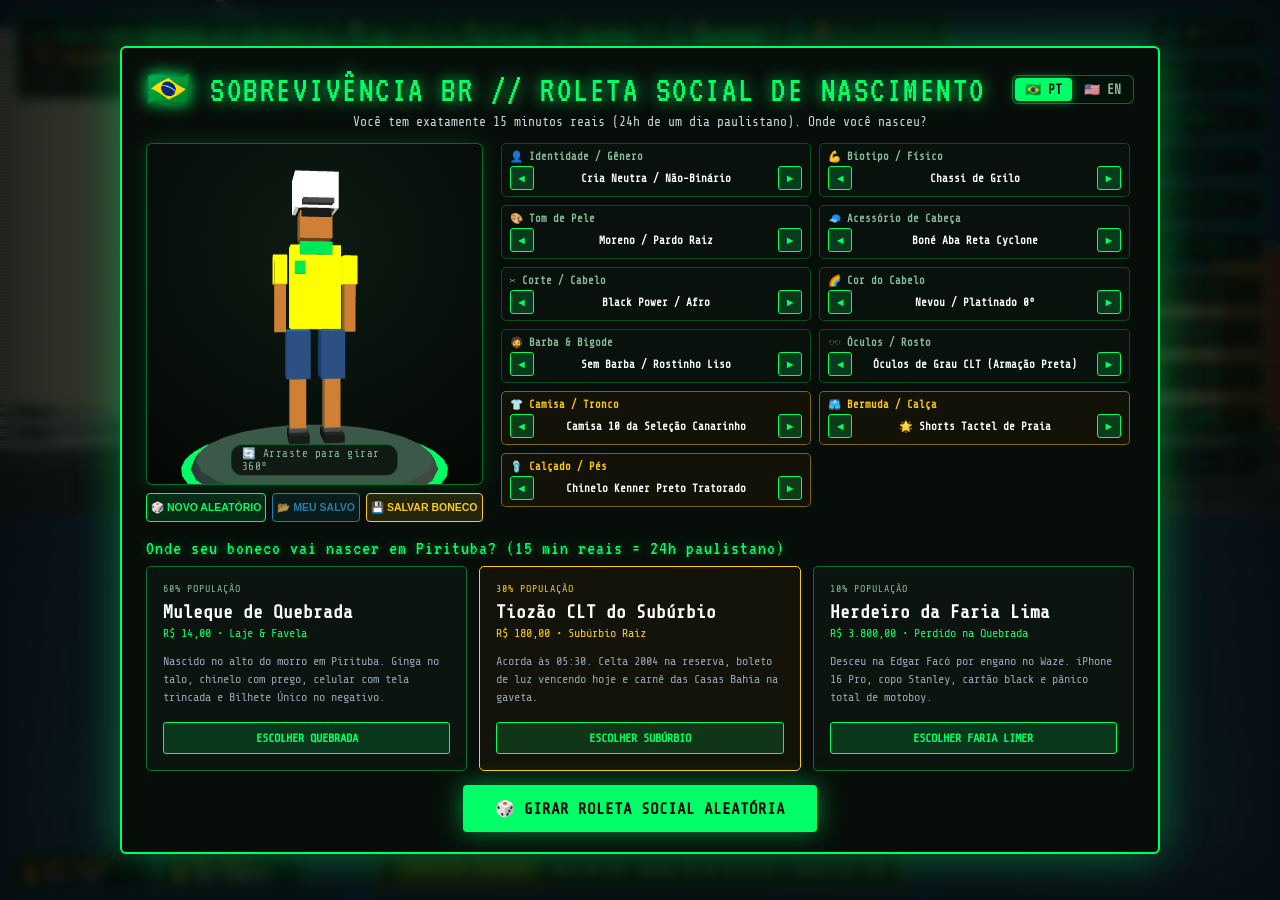
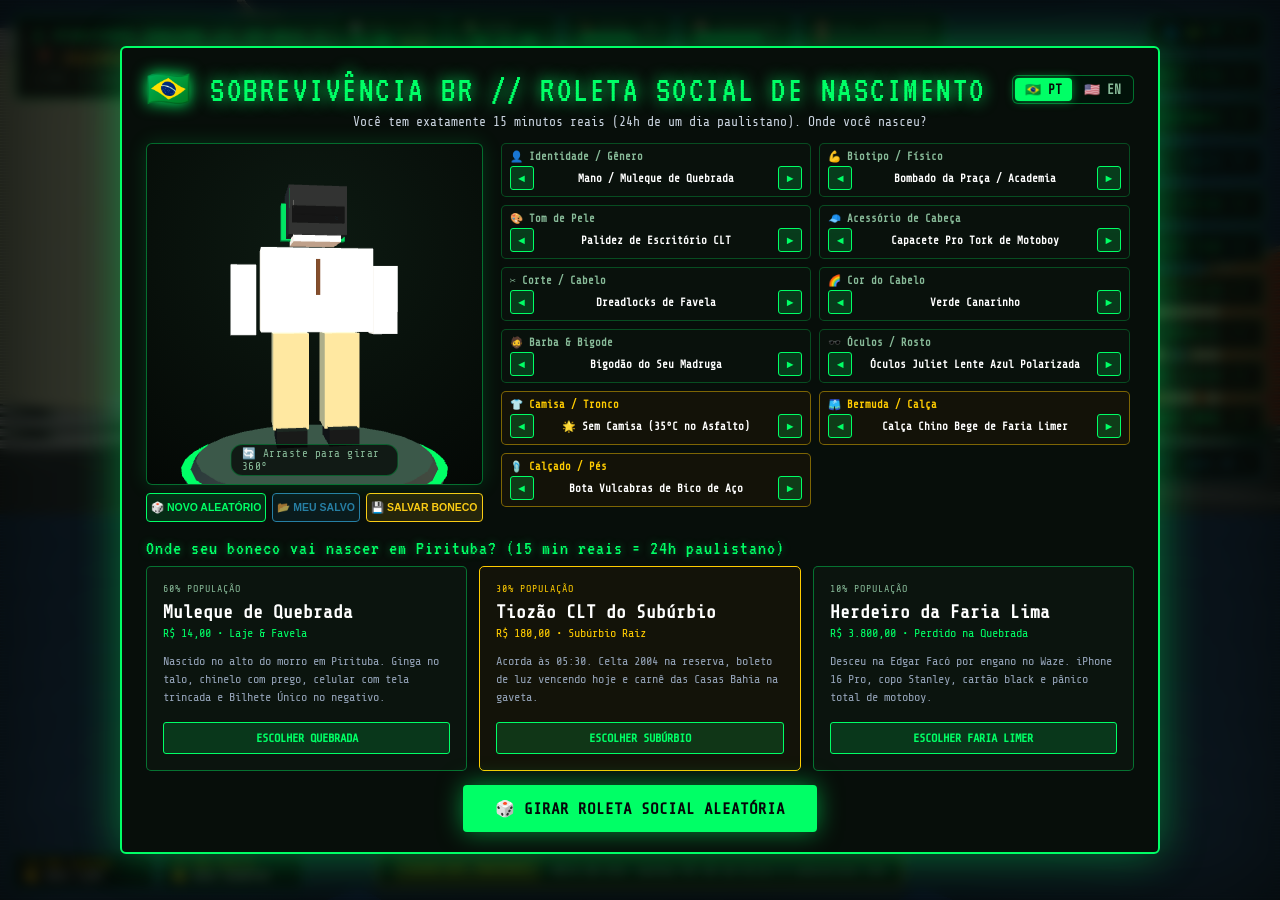
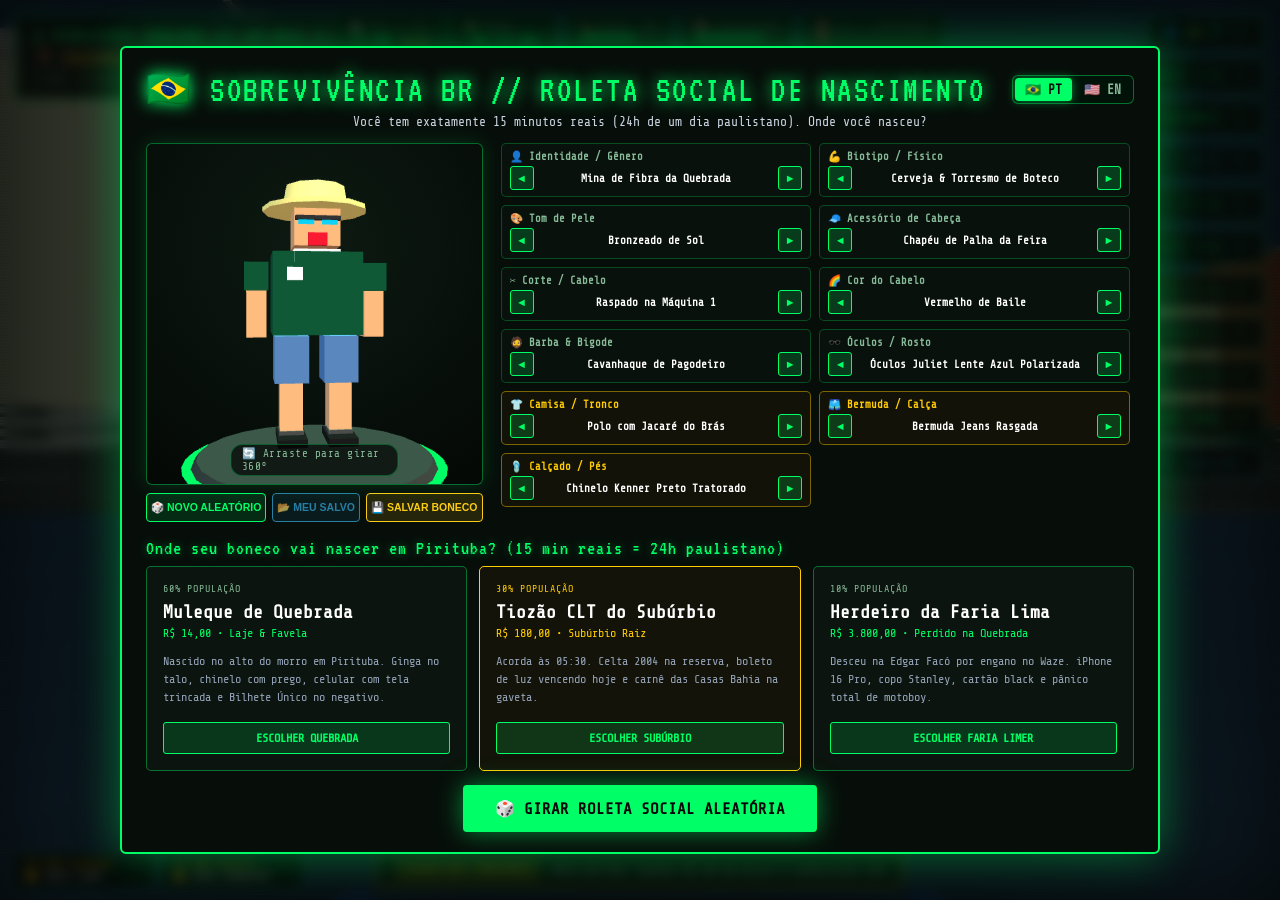
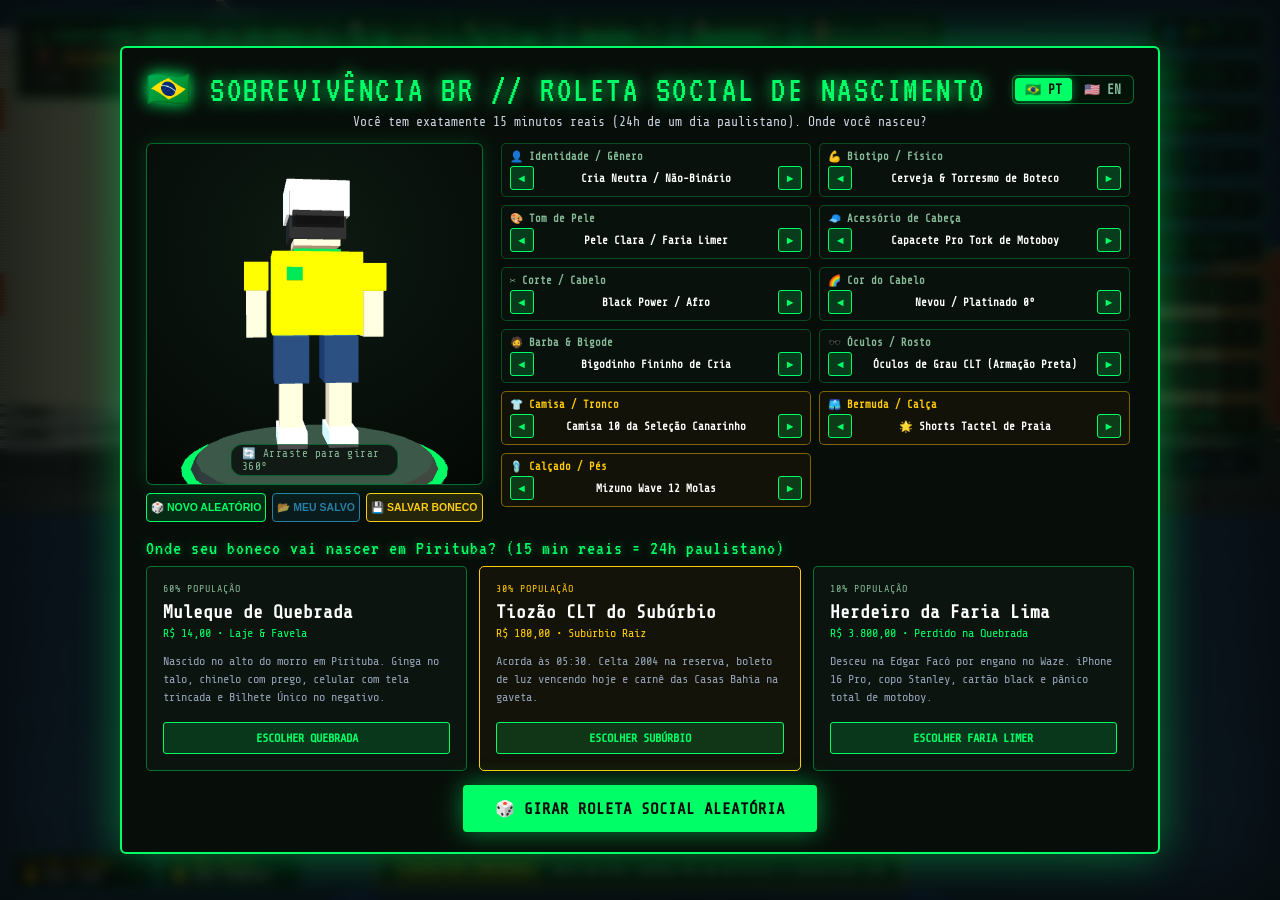
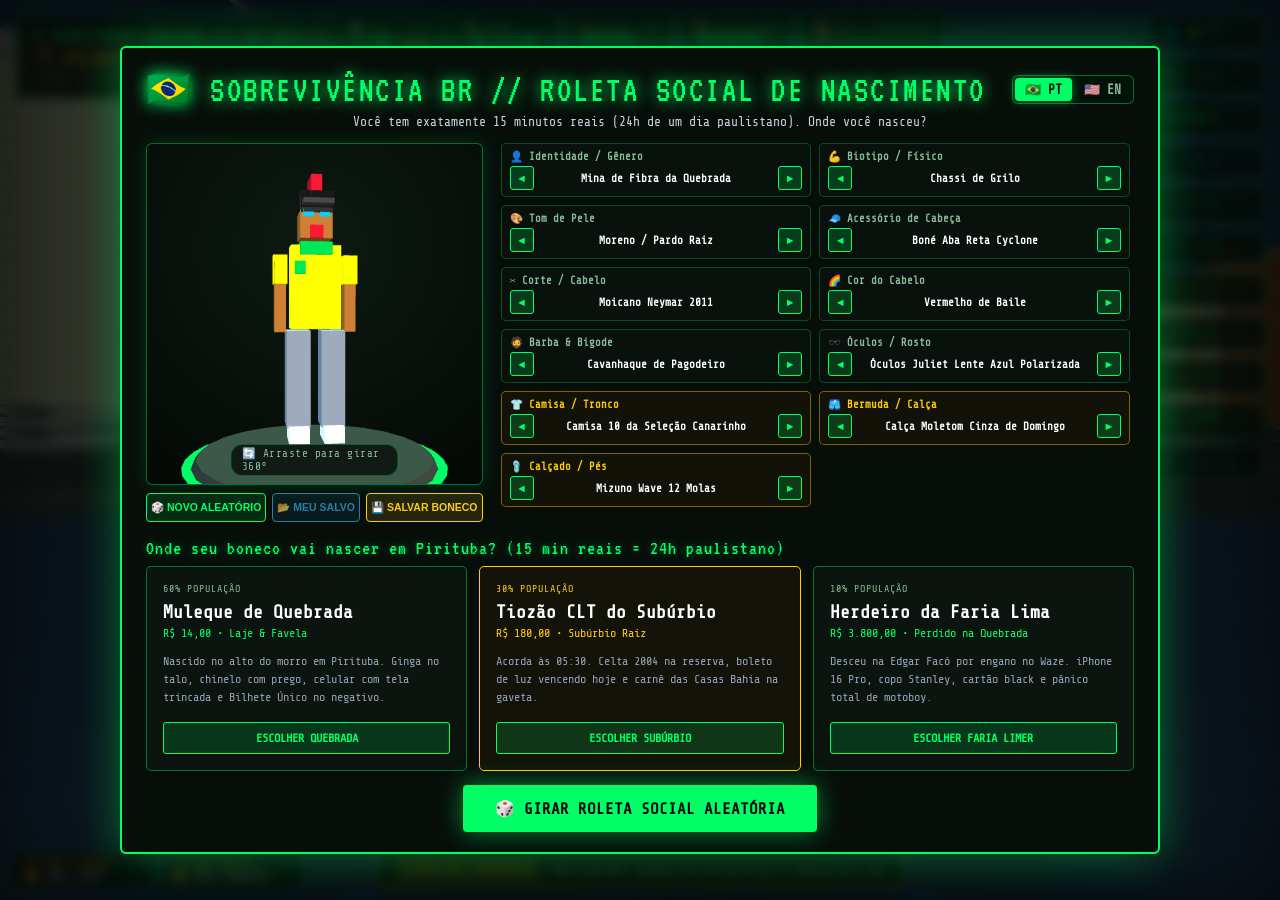
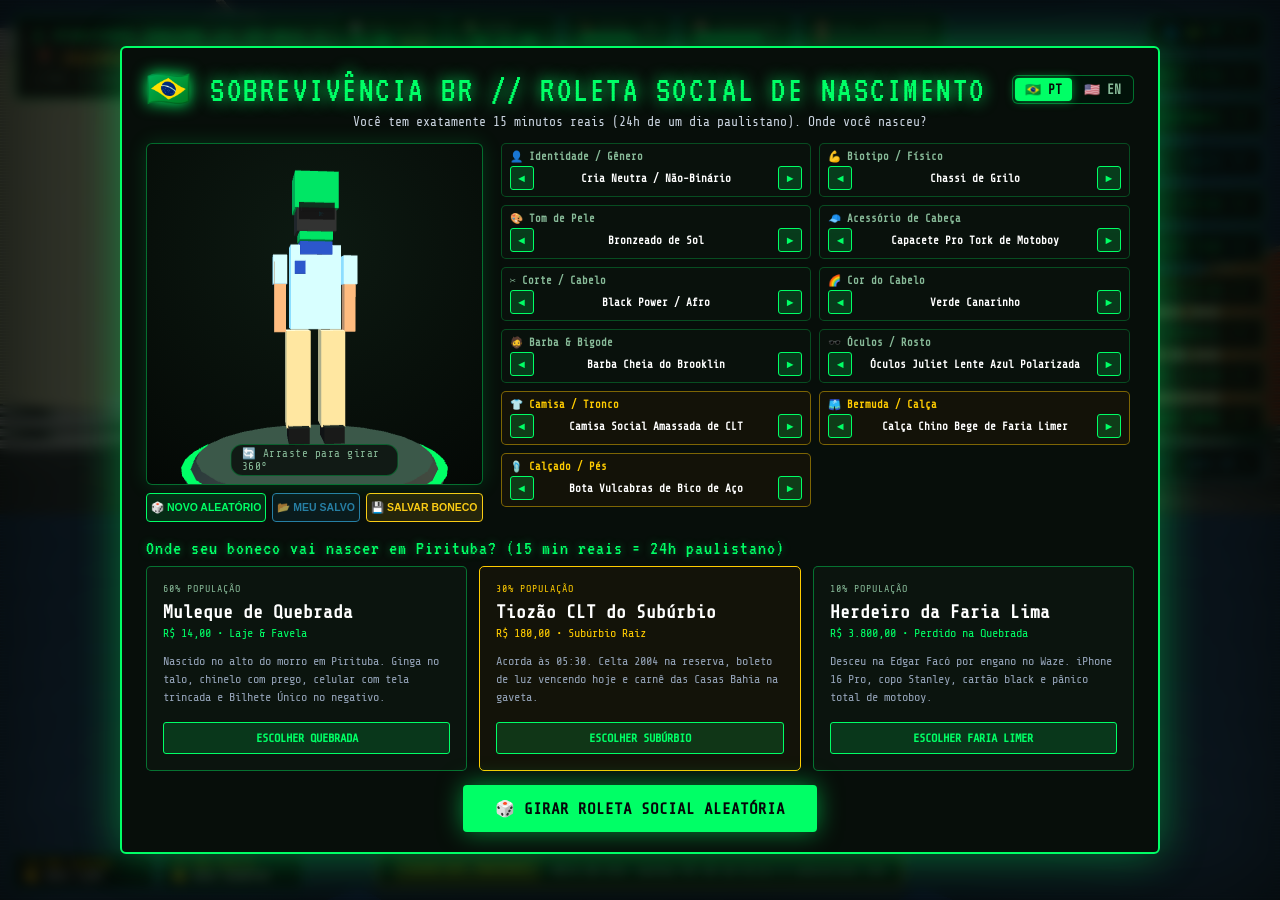
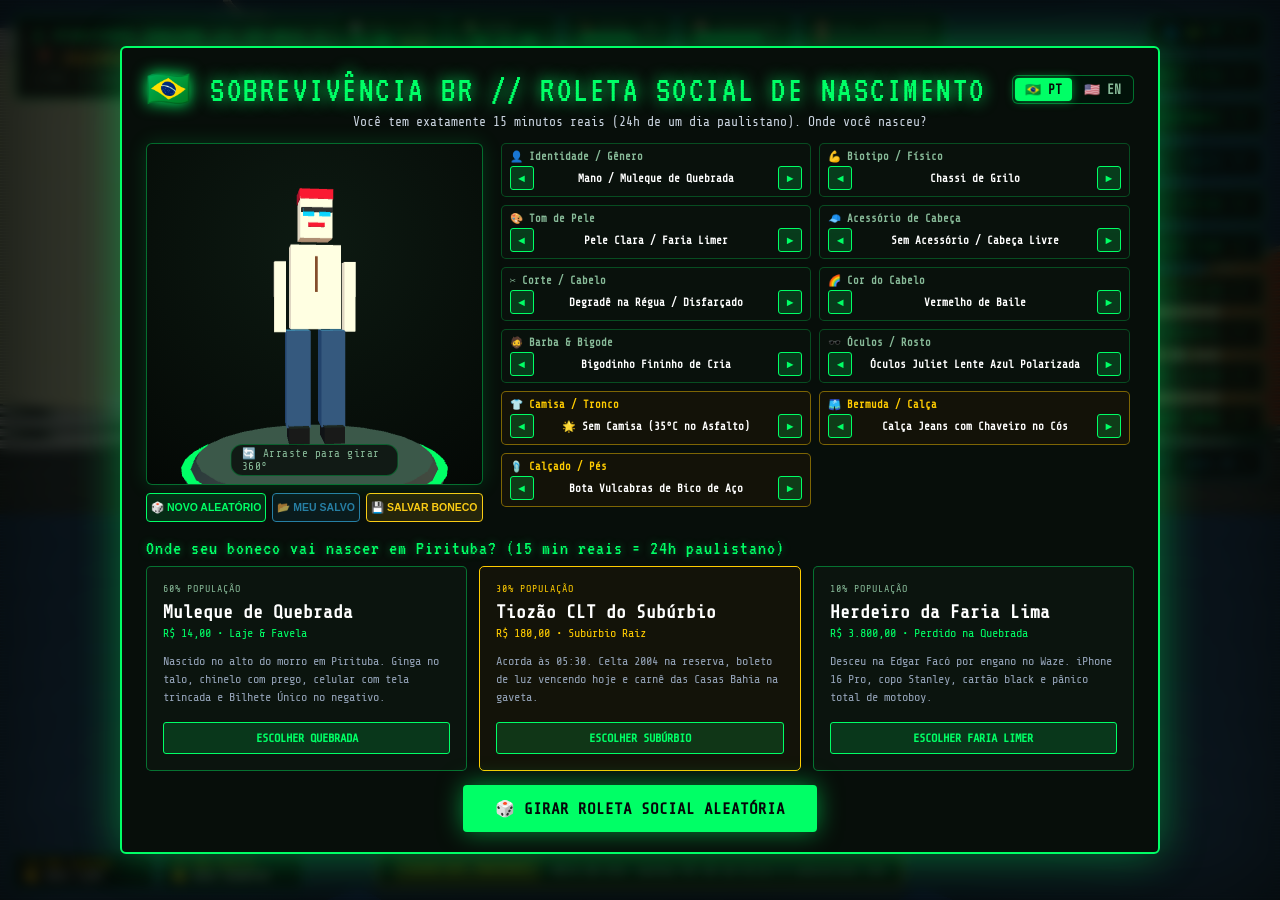
